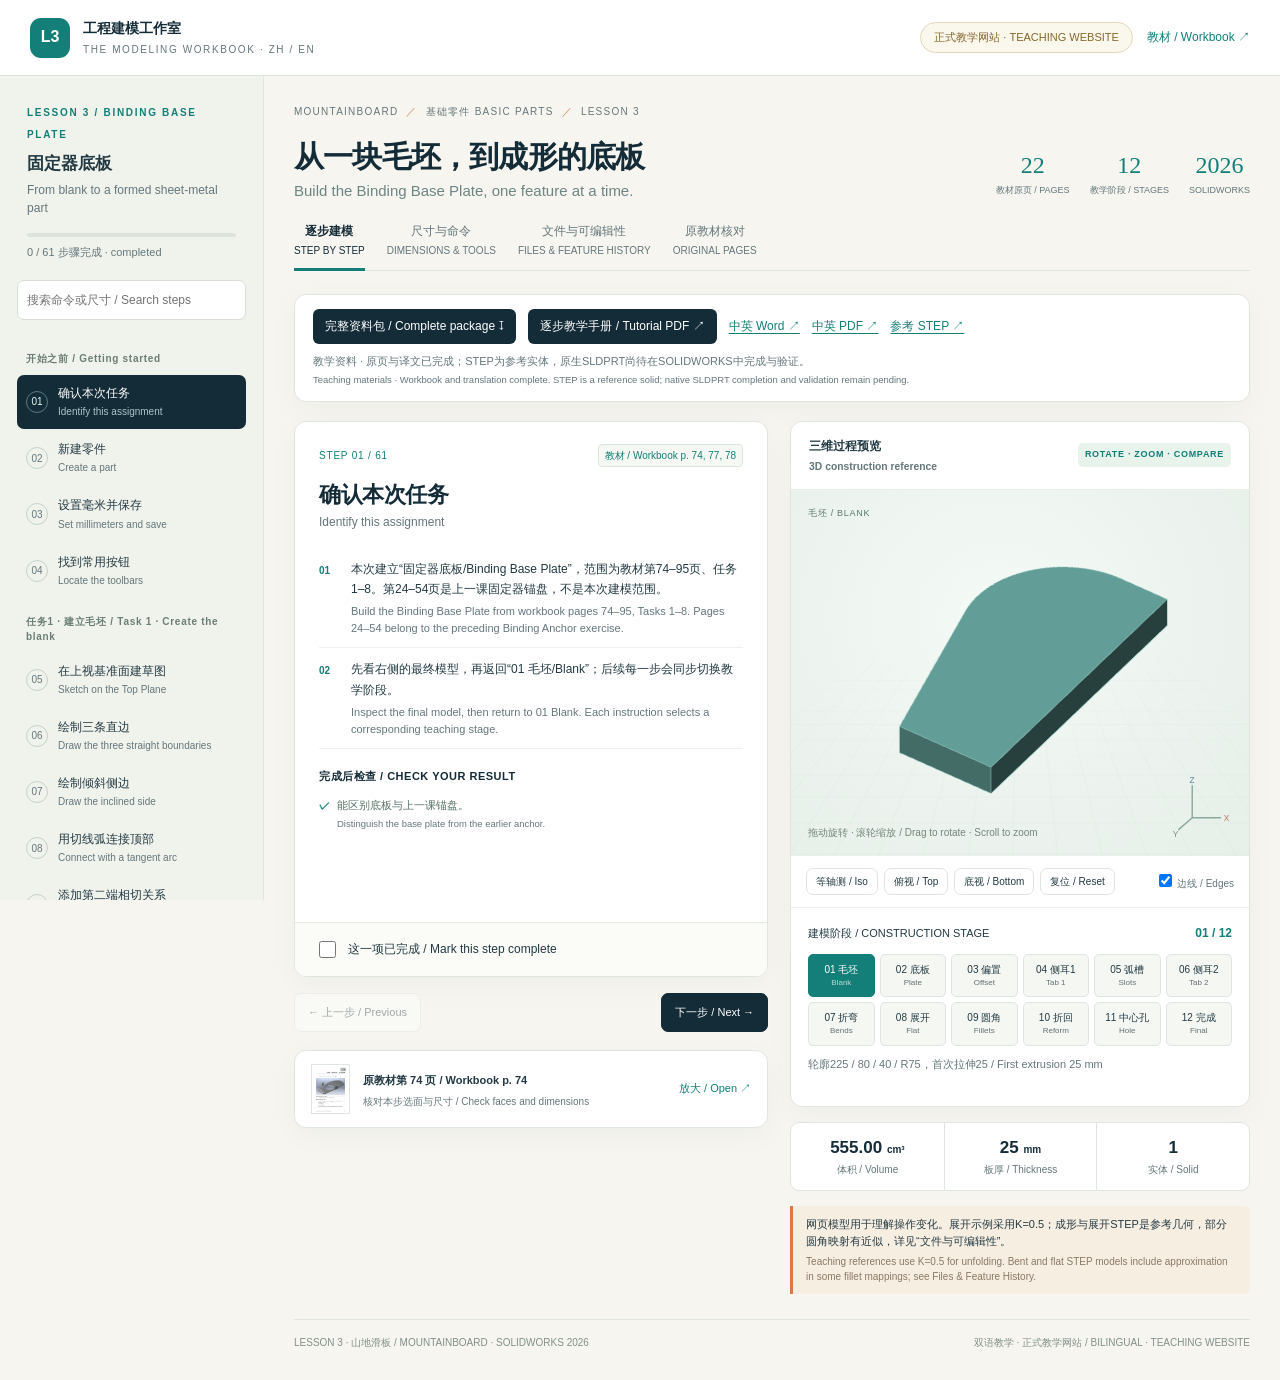
==== binding-base/index.html @ 5aad104c "Publish bilingual Binding Base Plate SOLIDWORKS tutorial" ====
<!doctype html><html lang="zh-CN"><head><meta charset="utf-8"><meta name="viewport" content="width=device-width,initial-scale=1"><title>固定器底板 | Binding Base Plate — SOLIDWORKS 2026 教学版</title><meta name="description" content="第74–95页，61步中英双语教学、12阶段三维参考、完整原页与文档下载。中英双语教学网站。"><style>
:root{--navy:#142c38;--ink:#233a43;--muted:#65777c;--teal:#137f78;--mint:#d9ece5;--orange:#d97943;--paper:#f6f5ef;--line:#dfe5df;--white:#fff;--shadow:0 8px 28px #1d393b09}*{box-sizing:border-box}html{scroll-behavior:smooth}body{margin:0;background:var(--paper);color:var(--ink);font:14px/1.55 -apple-system,BlinkMacSystemFont,"Segoe UI","Microsoft YaHei",sans-serif}button,input,select{font:inherit}button,a,input,select{touch-action:manipulation}button{cursor:pointer}button:focus-visible,a:focus-visible,input:focus-visible,select:focus-visible{outline:3px solid #d48c3d;outline-offset:3px}button{border:1px solid var(--line);border-radius:7px;background:var(--white);color:var(--ink);padding:9px 13px}button:hover{border-color:#83aaa0;background:#f0f6f1}button:disabled{opacity:.4;cursor:default}a{color:var(--teal);text-underline-offset:3px}svg{max-width:100%}.en{display:block;color:var(--muted);font-size:.86em;margin-top:3px;line-height:1.5}.caps{font-size:10px;letter-spacing:1.7px;font-weight:700;text-transform:uppercase}.masthead{height:76px;display:flex;align-items:center;justify-content:space-between;padding:0 30px;background:var(--white);border-bottom:1px solid var(--line);gap:14px;position:sticky;top:0;z-index:30}.brand{display:flex;align-items:center;gap:13px;font-weight:700;color:var(--navy)}.brandmark{width:40px;height:40px;display:grid;place-items:center;color:#fff;background:var(--teal);font-size:16px;border-radius:11px}.brand small{font-size:10px;letter-spacing:1.6px;font-weight:500;display:block;margin-top:2px;color:var(--muted)}.review{border:1px solid #e4d8bc;background:#faf7ed;color:#86682e;border-radius:30px;padding:6px 13px;font-size:11px}.toplinks{display:flex;align-items:center;gap:14px}.toplinks a{font-size:12px;text-decoration:none}.app{display:grid;grid-template-columns:264px minmax(0,1fr);min-height:calc(100vh - 76px)}.sidebar{background:#f0f2ec;border-right:1px solid var(--line);padding:25px 17px;position:sticky;top:76px;height:calc(100vh - 76px);overflow:auto}.course-label{padding:0 10px}.course-label h2{font-size:17px;margin:7px 0 2px}.progress-line{height:4px;background:#dce3dc;border-radius:3px;margin-top:16px;overflow:hidden}.progress-fill{height:100%;background:var(--teal);width:0;transition:width .3s}.progress-number{font-size:11px;color:var(--muted);margin:7px 0 19px}.search{position:relative;margin-bottom:17px}.search input{width:100%;background:#fff;border:1px solid #d8dfd7;border-radius:7px;padding:10px 9px;font-size:12px}.phase{font-size:10px;letter-spacing:.7px;color:#6a7e75;padding:14px 9px 6px;font-weight:700}.step-link{width:100%;display:flex;align-items:center;gap:10px;text-align:left;border:0;background:none;border-radius:7px;padding:10px 9px;margin:2px 0;font-size:12px;line-height:1.35}.step-link:hover{background:#e4ece3}.step-link.active{background:var(--navy);color:#fff}.step-link.active .en{color:#abc6c9}.step-link .en{font-size:10px;margin-top:3px}.step-no{width:22px;min-width:22px;height:22px;border:1px solid #c5d3c7;display:grid;place-items:center;border-radius:50%;font-size:10px;color:var(--muted)}.active .step-no{border-color:#5a7b80;color:#e2f6f1}.step-link.done .step-no{background:var(--teal);color:#fff;border-color:var(--teal)}.sidebar-foot{border-top:1px solid #d8e0d7;margin-top:24px;padding:17px 9px;color:var(--muted);font-size:11px}.sidebar-foot button{background:transparent;padding:6px 0;border:0;font-size:11px;text-decoration:underline}.main{padding:28px 30px 30px;min-width:0;max-width:1800px;width:100%;margin:auto}.breadcrumb{font-size:10px;letter-spacing:1.25px;color:var(--muted);display:flex;align-items:center;gap:8px}.breadcrumb i{color:var(--orange);font-style:normal}.intro{display:flex;align-items:end;justify-content:space-between;gap:25px;margin:17px 0 22px}.intro h1{font-size:30px;line-height:1.3;letter-spacing:-.8px;margin:0;color:var(--navy)}.intro h1 span{font-size:15px;display:block;color:#6d8585;font-weight:400;letter-spacing:0;margin-top:5px}.course-meta{display:flex;gap:20px;text-align:center;padding-bottom:2px}.course-meta b{font-family:Georgia,serif;font-size:24px;font-weight:400;display:block;color:var(--teal);line-height:1.2}.course-meta small{display:block;font-size:9px;color:var(--muted);white-space:nowrap;margin-top:4px}.tabs{display:flex;gap:22px;border-bottom:1px solid var(--line);margin-bottom:23px}.tab{border:0;border-radius:0;background:none;padding:0 0 12px;font-size:12px;color:var(--muted);position:relative}.tab:hover{background:none;color:var(--teal)}.tab.active{color:var(--navy);font-weight:600}.tab.active:after{content:"";position:absolute;bottom:-1px;left:0;right:0;height:3px;background:var(--teal)}.tab span{font-size:10px;font-weight:400;display:block;margin-top:2px}.panel[hidden]{display:none}.learn-grid{display:grid;grid-template-columns:minmax(310px,1fr) minmax(340px,.97fr);gap:22px;align-items:start}.viewer-col{position:sticky;top:100px}.card{background:#fff;border:1px solid var(--line);border-radius:12px;box-shadow:var(--shadow);overflow:hidden}.card-head{display:flex;justify-content:space-between;align-items:center;padding:15px 18px;border-bottom:1px solid #e9eee7;gap:10px}.card-head b{font-size:12px}.badge{font-size:9px;letter-spacing:.7px;font-weight:700;padding:5px 7px;border-radius:5px;background:#e7f3eb;color:var(--teal);white-space:nowrap}.canvas-wrap{height:366px;position:relative;background:radial-gradient(ellipse at 45% 35%,#f4faf5 0,#edf4ef 50%,#e7efe9 100%);overflow:hidden}.canvas-wrap:before{content:"";position:absolute;inset:0;opacity:.35;background-image:linear-gradient(#c8d9cc66 1px,transparent 1px),linear-gradient(90deg,#c8d9cc66 1px,transparent 1px);background-size:28px 28px;transform:perspective(300px) rotateX(40deg) scale(1.6);transform-origin:center bottom;pointer-events:none}#modelCanvas{display:block;width:100%;height:100%;position:relative;touch-action:none;cursor:grab}#modelCanvas:active{cursor:grabbing}.fallback{position:absolute;inset:12px;width:calc(100% - 24px);height:calc(100% - 24px);object-fit:contain;display:none}.viewer-label{position:absolute;left:17px;top:16px;z-index:2;font-size:9px;color:#5a7a70;line-height:1.6;pointer-events:none;letter-spacing:.7px}.axis{position:absolute;right:15px;bottom:15px;width:65px;height:65px;pointer-events:none}.view-hint{position:absolute;left:17px;bottom:15px;color:#73867c;font-size:10px;pointer-events:none}.view-controls{display:flex;gap:6px;padding:12px 15px;align-items:center;flex-wrap:wrap;border-bottom:1px solid #edf0ea}.view-controls button{padding:5px 9px;font-size:10px}.view-controls label{font-size:10px;color:var(--muted);margin-left:auto}.stages{padding:16px 17px}.stage-label{display:flex;align-items:center;justify-content:space-between;font-size:11px;margin-bottom:11px}.stage-label b{font-size:12px;color:var(--teal)}.stage-dots{display:grid;grid-template-columns:repeat(7,1fr);gap:5px}.stage-dot{padding:8px 2px;font-size:10px;border-radius:5px;line-height:1.3;background:#f5f7f2}.stage-dot.active{background:var(--teal);color:white;border-color:var(--teal)}.stage-dot small{display:block;font-size:8px;opacity:.7;margin-top:2px}.stage-note{font-size:11px;color:var(--muted);min-height:34px;margin:10px 0 0}.metrics{display:grid;grid-template-columns:repeat(3,1fr);margin:15px 0;background:#fff;border:1px solid var(--line);border-radius:9px}.metric{padding:12px 8px;text-align:center;font-size:10px;color:var(--muted)}.metric+ .metric{border-left:1px solid var(--line)}.metric strong{font-size:17px;font-weight:600;color:var(--navy);display:block;margin-bottom:1px}.caution{font-size:11px;border-left:3px solid var(--orange);padding:10px 13px;background:#f7eee2;border-radius:0 6px 6px 0;line-height:1.6}.caution .en{font-size:10px;color:#8a7964}.instruction{padding:22px 24px;min-height:500px}.step-kicker{display:flex;justify-content:space-between;align-items:center;margin-bottom:13px;font-size:10px;letter-spacing:.8px;color:var(--teal)}.source-tag{border:1px solid #d9e6dc;border-radius:4px;padding:3px 6px;font-size:10px;letter-spacing:0;background:#f6f9f3}.instruction h2{font-size:22px;line-height:1.35;margin:0 0 3px;color:var(--navy);letter-spacing:-.4px}.instruction .subtitle{font-size:12px;color:var(--muted);margin-bottom:16px}.goal{font-size:12px;color:#61716d;padding:11px 13px;background:#f3f6ef;border-radius:6px;margin:17px 0}.tool-tags{display:flex;gap:6px;flex-wrap:wrap;margin:16px 0}.tool-tag{font-size:10px;color:#43756c;padding:4px 7px;border:1px solid #d6e7dd;border-radius:4px;background:#f8fcf7}.procedure{list-style:none;padding:0;margin:0;counter-reset:action}.procedure li{display:grid;grid-template-columns:23px minmax(0,1fr);gap:9px;padding:11px 0;border-bottom:1px solid #eef1ec;font-size:12px;line-height:1.7}.procedure li:before{counter-increment:action;content:counter(action,decimal-leading-zero);font-size:10px;color:var(--teal);font-weight:700;padding-top:3px}.procedure .en{font-size:11px;margin-top:4px}.detail-section{margin-top:19px}.detail-section h3{font-size:11px;color:var(--navy);letter-spacing:.5px;margin:0 0 8px}.dimension-chip{font-size:12px;font-family:ui-monospace,SFMono-Regular,Consolas,monospace;background:#edf5ef;border:1px solid #d2e3d5;padding:9px 11px;border-radius:5px;line-height:1.6;white-space:pre-line}.checklist{list-style:none;padding:0;margin:0}.checklist li{display:flex;gap:7px;padding:4px 0;font-size:11px;color:#597366}.checklist li:before{content:"✓";color:var(--teal);font-weight:700}.note{background:#fcf5e8;border:1px solid #f0e3c5;padding:11px 13px;border-radius:6px;font-size:11px;margin-top:14px;color:#846c44}.complete-control{padding:15px 20px;border-top:1px solid #e5ebe1;background:#fbfcf8;display:flex;align-items:center;gap:9px;font-size:12px}.complete-control input{width:17px;height:17px;accent-color:var(--teal)}.step-navigation{display:flex;justify-content:space-between;margin-top:16px;gap:8px}.step-navigation button{font-size:11px;padding:10px 13px}.step-navigation .next{background:var(--navy);border-color:var(--navy);color:#fff}.source-card{margin-top:18px}.source-summary{display:flex;align-items:center;gap:13px;padding:13px 16px;cursor:pointer}.source-summary img{width:39px;height:50px;object-fit:cover;border:1px solid var(--line);object-position:top}.source-summary strong{font-size:11px}.source-summary .en{font-size:10px}.source-summary button{margin-left:auto;padding:6px 9px;font-size:10px}.footer{display:flex;justify-content:space-between;gap:20px;border-top:1px solid var(--line);margin-top:25px;padding-top:15px;font-size:10px;color:#819089}.section-title{font-size:23px;color:var(--navy);margin:5px 0 3px}.section-subtitle{color:var(--muted);font-size:12px;margin:0 0 22px}.dimension-grid{display:grid;grid-template-columns:minmax(330px,1.1fr) minmax(310px,1fr);gap:22px}.dimension-art{padding:20px}.data-table{width:100%;border-collapse:collapse;font-size:12px}.data-table th,.data-table td{padding:13px 17px;border-bottom:1px solid var(--line);text-align:left;vertical-align:top}.data-table th{font-size:10px;background:#f4f7f0;color:var(--muted);font-weight:600}.data-table tr:last-child td{border-bottom:0}.data-table td:last-child{font-family:ui-monospace,Consolas,monospace;color:var(--teal);white-space:nowrap}.glossary{margin-top:22px}.glossary-grid{display:grid;grid-template-columns:repeat(3,1fr);padding:10px 18px}.glossary-item{padding:11px 8px;font-size:12px;border-bottom:1px solid #edf0e7}.glossary-item .en{font-size:11px}.downloads{display:grid;grid-template-columns:repeat(2,minmax(0,1fr));gap:17px}.download{padding:21px;display:flex;gap:14px;align-items:start}.download-icon{min-width:40px;height:45px;border:1px solid #cfe0d4;border-radius:6px;display:grid;place-items:center;color:var(--teal);font-size:10px;font-weight:700;background:#eff7ee}.download h3{font-size:15px;margin:0 0 5px}.download p{font-size:11px;margin:9px 0 13px;color:var(--muted)}.download a{display:inline-block;font-size:11px;padding:6px 9px;background:#edf5ed;border-radius:5px;text-decoration:none;margin:3px 4px 0 0}.explain-card{padding:22px;margin:18px 0;font-size:12px}.explain-card h3{font-size:15px;margin:0 0 10px}.native-steps{margin:15px 0 0;padding-left:23px}.native-steps li{margin:11px 0}.sources-layout{display:grid;grid-template-columns:1fr 2fr;gap:20px}.source-grid{display:grid;grid-template-columns:repeat(4,1fr);gap:8px;max-height:700px;overflow:auto}.source-page{padding:5px;font-size:10px}.source-page img{width:100%;aspect-ratio:.77;object-fit:contain;display:block;background:white}.source-page.active{border-color:var(--teal);background:#e7f3e8}.source-large{width:100%;max-height:1000px;object-fit:contain;background:#fff;cursor:zoom-in}.source-caption{padding:10px 14px;font-size:11px}.no-results{font-size:12px;color:var(--muted);padding:15px 8px}dialog{padding:0;border:0;max-width:95vw;max-height:94vh;width:930px;border-radius:12px;background:#fff;box-shadow:0 15px 80px #142c3855}dialog::backdrop{background:#142c38aa}.dialog-head{position:sticky;top:0;background:#fff;padding:12px 16px;display:flex;justify-content:space-between;align-items:center;font-size:12px;border-bottom:1px solid var(--line)}.dialog-image{display:block;width:100%;height:auto}.mobile-menu{display:none}.sr{position:absolute;width:1px;height:1px;padding:0;overflow:hidden;clip:rect(0,0,0,0);white-space:nowrap}.reference-links{display:flex;flex-wrap:wrap;gap:10px;font-size:11px}.print-note{display:none}@media(min-width:1550px){.main{padding:30px 43px}.canvas-wrap{height:445px}.instruction{padding:27px 30px}.procedure li{font-size:13px}.procedure .en{font-size:12px}}@media(max-width:1180px){.app{grid-template-columns:224px 1fr}.sidebar{padding:20px 11px}.main{padding:24px 22px}.learn-grid{grid-template-columns:1fr}.viewer-col{position:static}.canvas-wrap{height:340px}.viewer-col .metrics{margin-bottom:12px}.instruction{min-height:0}.course-meta{gap:12px}.dimension-grid{grid-template-columns:1fr}.glossary-grid{grid-template-columns:repeat(2,1fr)}.sources-layout{grid-template-columns:230px 1fr}.source-grid{grid-template-columns:repeat(3,1fr)}}@media(max-width:760px){.masthead{padding:0 15px;height:66px}.brand{gap:9px;font-size:12px}.brand small{font-size:8px}.brandmark{width:34px;height:34px;font-size:14px}.toplinks>a{display:none}.review{font-size:9px;padding:5px 8px}.app{display:block}.sidebar{display:none;position:fixed;top:66px;left:0;z-index:25;width:280px;height:calc(100vh - 66px);box-shadow:12px 0 24px #142c3822}.sidebar.open{display:block}.mobile-menu{display:block;font-size:11px;padding:6px 8px}.main{padding:21px 16px}.breadcrumb{font-size:9px}.intro{align-items:start;gap:12px;margin-top:17px}.intro h1{font-size:24px}.intro h1 span{font-size:12px}.course-meta{display:none}.tabs{gap:18px;overflow:auto;margin-top:20px}.tab{white-space:nowrap;font-size:11px}.learn-grid{gap:17px}.canvas-wrap{height:315px}.instruction{padding:20px}.instruction h2{font-size:20px}.downloads{grid-template-columns:1fr}.sources-layout{grid-template-columns:1fr}.source-grid{grid-template-columns:repeat(6,1fr);max-height:250px}.footer{font-size:9px}.glossary-grid{grid-template-columns:1fr 1fr}.data-table{font-size:11px}.data-table th,.data-table td{padding:11px}.view-controls label{margin-left:4px}.dimension-art{padding:10px}}@media(prefers-reduced-motion:reduce){html{scroll-behavior:auto}*{transition:none!important}}@media print{.masthead,.sidebar,.tabs,.step-navigation,.complete-control,.view-controls,.source-card,.footer,.caution{display:none}.app{display:block}.main{padding:0}.learn-grid{display:block}.viewer-col{display:none}.instruction{border:0}.print-note{display:block}.panel[hidden]{display:none}}

.stage-dots{grid-template-columns:repeat(6,1fr)}.review-summary{font-size:11px;padding:14px 18px;margin-bottom:19px}.download-strip{display:flex;gap:12px;flex-wrap:wrap;align-items:center}.download-strip a{font-size:12px}.download-strip .primary{background:var(--navy);color:white;padding:8px 12px;border-radius:6px;text-decoration:none}.review-status{font-size:11px;color:var(--muted);margin-top:9px}.status-grid{display:grid;grid-template-columns:repeat(3,1fr);gap:12px;margin:18px 0}.status-block{padding:15px;background:#f2f6ef;border:1px solid var(--line);border-radius:8px;font-size:11px}.status-block strong{display:block;color:var(--teal);font-size:14px;margin-bottom:5px}.status-block.pending{background:#fbf3e6}.status-block.pending strong{color:#986c29}.note-list{padding-left:20px}.note-list li{margin:9px 0}.diagram-label{font:11px sans-serif;fill:#416a62}.diagram-line{stroke:#92b7a6;stroke-width:1}.data-table td:last-child{white-space:normal}.source-summary:focus-visible{outline:3px solid var(--orange)}@media(max-width:760px){.stage-dots{grid-template-columns:repeat(4,1fr)}.status-grid{grid-template-columns:1fr}.review-summary{padding:12px}}
</style></head><body>
<header class="masthead"><div class="brand"><div class="brandmark">L3</div><div>工程建模工作室<small>THE MODELING WORKBOOK · ZH / EN</small></div></div><div class="toplinks"><span class="review">正式教学网站 · TEACHING WEBSITE</span><a href="./files/Binding_Base_Bilingual_74-95.pdf" download>教材 / Workbook ↗</a><button class="mobile-menu" id="menuToggle" aria-controls="sidebar" aria-expanded="false">目录 / Menu</button></div></header>
<div class="app"><aside class="sidebar" id="sidebar"><div class="course-label"><span class="caps" style="color:var(--teal)">LESSON 3 / BINDING BASE PLATE</span><h2>固定器底板</h2><span class="en">From blank to a formed sheet-metal part</span><div class="progress-line" role="progressbar" aria-label="学习进度 / Progress" aria-valuemin="0" aria-valuemax="100" aria-valuenow="0"><div class="progress-fill" id="progressFill"></div></div><div class="progress-number" id="progressNumber">0 / 61 步骤完成 · completed</div></div><div class="search"><label class="sr" for="stepSearch">搜索步骤 / Search steps</label><input id="stepSearch" type="search" placeholder="搜索命令或尺寸 / Search steps" autocomplete="off"></div><nav id="stepNav" aria-label="教学步骤 / Tutorial steps"></nav><div class="sidebar-foot">依据所提供教材第74–95页，任务1–8。<span class="en">Workbook pp. 74–95, Tasks 1–8.</span><button id="resetProgress">重置学习进度 / Reset progress</button></div></aside>
<main class="main"><div class="breadcrumb">MOUNTAINBOARD <i>／</i> 基础零件 BASIC PARTS <i>／</i> LESSON 3</div><div class="intro"><h1>从一块毛坯，到成形的底板<span>Build the Binding Base Plate, one feature at a time.</span></h1><div class="course-meta"><div><b>22</b><small>教材原页 / PAGES</small></div><div><b>12</b><small>教学阶段 / STAGES</small></div><div><b>2026</b><small>SOLIDWORKS</small></div></div></div>
<div class="tabs" role="tablist" aria-label="教学页面 / Course panels"><button class="tab active" id="tab-learn" data-panel="learn" role="tab" aria-selected="true" aria-controls="panel-learn">逐步建模<span>STEP BY STEP</span></button><button class="tab" id="tab-dimensions" data-panel="dimensions" role="tab" aria-selected="false" aria-controls="panel-dimensions">尺寸与命令<span>DIMENSIONS & TOOLS</span></button><button class="tab" id="tab-files" data-panel="files" role="tab" aria-selected="false" aria-controls="panel-files">文件与可编辑性<span>FILES & FEATURE HISTORY</span></button><button class="tab" id="tab-source" data-panel="source" role="tab" aria-selected="false" aria-controls="panel-source">原教材核对<span>ORIGINAL PAGES</span></button></div>
<section class="panel" id="panel-learn" role="tabpanel" aria-labelledby="tab-learn"><div class="card review-summary"><div class="download-strip"><a class="primary" href="./Binding_Base_Complete_Package.zip" download>完整资料包 / Complete package ↧</a><a class="primary" href="./files/Binding_Base_SW2026_Manual.pdf" download>逐步教学手册 / Tutorial PDF ↗</a><a href="./files/Binding_Base_Bilingual_74-95.docx" download>中英 Word ↗</a><a href="./files/Binding_Base_Bilingual_74-95.pdf" download>中英 PDF ↗</a><a href="./files/Binding_Base_Plate_FINAL.step" download>参考 STEP ↗</a></div><div class="review-status">教学资料 · 原页与译文已完成；STEP为参考实体，原生SLDPRT尚待在SOLIDWORKS中完成与验证。<span class="en">Teaching materials · Workbook and translation complete. STEP is a reference solid; native SLDPRT completion and validation remain pending.</span></div></div>
<div class="learn-grid"><div><div class="card"><article class="instruction" id="instruction" aria-live="polite"></article><label class="complete-control"><input type="checkbox" id="stepComplete">这一项已完成 / Mark this step complete</label></div><div class="step-navigation"><button id="prevStep">← 上一步 / Previous</button><button class="next" id="nextStep">下一步 / Next →</button></div><div class="card source-card"><div class="source-summary" id="sourceQuick" role="button" tabindex="0" aria-label="查看本步原页 / View the source page"><img id="stepSourceThumb" alt="当前步骤教材缩略图 / Source thumbnail"><div><strong id="sourceQuickTitle"></strong><span class="en">核对本步选面与尺寸 / Check faces and dimensions</span></div><span style="margin-left:auto;font-size:11px;color:var(--teal)">放大 / Open ↗</span></div></div></div>
<div class="viewer-col"><div class="card"><div class="card-head"><b>三维过程预览<span class="en">3D construction reference</span></b><span class="badge">ROTATE · ZOOM · COMPARE</span></div><div class="canvas-wrap"><div class="viewer-label" id="viewerStageName"></div><canvas id="modelCanvas" tabindex="0" aria-label="可旋转的三维教学模型 / Rotatable 3D teaching model"></canvas><img class="fallback" id="fallbackHero" alt="当前阶段的静态参考模型 / Static reference for this stage"><svg class="axis" viewBox="0 0 70 70" aria-hidden="true"><path d="M25 45L56 45M25 45L10 58M25 45L25 10" fill="none" stroke-width="1.5" stroke="#87a99b"/><text x="59" y="48" font-size="9" fill="#bf7664">X</text><text x="4" y="66" font-size="9" fill="#6d957c">Y</text><text x="22" y="7" font-size="9" fill="#5d849e">Z</text></svg><div class="view-hint" id="viewHint">拖动旋转 · 滚轮缩放 / Drag to rotate · Scroll to zoom</div></div><div class="view-controls"><button id="viewIso">等轴测 / Iso</button><button id="viewTop">俯视 / Top</button><button id="viewBottom">底视 / Bottom</button><button id="viewReset">复位 / Reset</button><label><input type="checkbox" id="showEdges" checked> 边线 / Edges</label></div><div class="stages"><div class="stage-label"><span>建模阶段 / CONSTRUCTION STAGE</span><b id="stageNumber">01 / 12</b></div><div class="stage-dots" id="stageButtons"></div><p class="stage-note" id="stageNote"></p></div></div><div class="metrics"><div class="metric"><strong id="massValue">—</strong>体积 / Volume</div><div class="metric"><strong id="thicknessValue">—</strong>板厚 / Thickness</div><div class="metric"><strong>1</strong>实体 / Solid</div></div><div class="caution">网页模型用于理解操作变化。展开示例采用K=0.5；成形与展开STEP是参考几何，部分圆角映射有近似，详见“文件与可编辑性”。<span class="en">Teaching references use K=0.5 for unfolding. Bent and flat STEP models include approximation in some fillet mappings; see Files & Feature History.</span></div></div></div></section>
<section class="panel" id="panel-dimensions" role="tabpanel" aria-labelledby="tab-dimensions" hidden><h2 class="section-title">先看尺寸，再确认选面。</h2><p class="section-subtitle">Dimensions follow the supplied drawings. / 以下尺寸以教材图示为准，单位mm。</p><div class="dimension-grid"><div class="card dimension-art"><h3 style="margin:0">三个轮廓基准 / Three outline references</h3><span class="en">初始平面轮廓示意；成品先展开，再定位孔。 / Initial plan outline; locate the hole after unfolding.</span><svg viewBox="0 0 390 500" role="img" aria-label="初始轮廓尺寸示意：高225、底80、顶40、圆弧R75"><path d="M278 436L134 436L75 198A135 135 0 0 1 206 31L278 31Z" fill="#dfeee4" stroke="#477c6e" stroke-width="2"/><circle cx="206" cy="166" r="2" fill="#477c6e"/><g class="diagram-line"><path d="M286 31H326M286 436H326M315 31V436M134 446V470M278 446V470M134 460H278M206 23V8M278 23V8M206 15H278M206 166L106 80" fill="none"/></g><g class="diagram-label"><text x="324" y="237">225</text><text x="198" y="480">80</text><text x="231" y="12">40</text><text x="143" y="112">R75</text><text x="269" y="455">O</text></g></svg><div class="caution">首次拉伸25 mm是毛坯深度；反侧切除后板厚才是3 mm。<span class="en">The first 25 mm extrusion creates the blank. The cookie-cutter cut establishes the 3 mm sheet.</span></div></div><div class="card"><table class="data-table"><thead><tr><th>项目 / Item</th><th>尺寸 / Value (mm)</th></tr></thead><tbody id="dimensionRows"></tbody></table></div></div><div class="card explain-card"><h3>四处容易读错的尺寸 / Four important distinctions</h3><ul class="note-list"><li>第90页槽的外长弧是R14，端弧R1.50，槽宽3。<span class="en">Page 90: outer long radius R14, cap R1.50, width 3.</span></li><li>三个6 mm分别定位两内端圆心横距、圆心到顶边的高度、单槽两端圆心弦长。<span class="en">The three 6 mm dimensions are the inner-cap horizontal spacing, top inset, and cap-center chord.</span></li><li>第二耳位置70沿斜侧局部坐标量，不是全局竖直距离。<span class="en">The second tab’s 70 mm offset is measured along the inclined side.</span></li><li>孔心50/110在展开状态定位，Ø76给上一课Ø75凸台留1 mm直径间隙。<span class="en">Locate the hole by 50/110 in the flat state. Ø76 gives 1 mm diametral clearance around the preceding Ø75 boss.</span></li></ul></div><div class="card glossary"><div class="card-head"><b>中文按钮 / English commands</b><span class="badge">SOLIDWORKS 2026</span></div><div class="glossary-grid" id="glossaryGrid"></div></div></section>
<section class="panel" id="panel-files" role="tabpanel" aria-labelledby="tab-files" hidden><h2 class="section-title">文件已准备，原生历史仍需验证。</h2><p class="section-subtitle">View the deliverables and their actual status. / 区分交换实体、教学源码与原生特征树。</p><div class="status-grid"><div class="status-block"><strong>22页已保留 / Pages retained</strong>23页中英对照讲义：说明页＋22组原页与译文。<span class="en">A notes page plus all 22 bilingual spreads.</span></div><div class="status-block"><strong>12阶段 / Stages</strong>阶段实体有效性与单实体检查已通过；STEP已重新导入检查。<span class="en">Stage solid checks and STEP re-import checks passed.</span></div><div class="status-block pending"><strong>SLDPRT待完成 / Pending</strong>当前没有实际SLDPRT交付。辅助宏尚未在SOLIDWORKS运行。<span class="en">No native SLDPRT is delivered. The helper macro is untested in SOLIDWORKS.</span></div></div>
<div class="downloads"><div class="card download"><div class="download-icon">DOC</div><div><h3>中英对照教材<span class="en">Bilingual workbook · all original figures</span></h3><p>中文为完整逐页译文，英文整页保留。PDF保留原页矢量内容；Word中文可编辑。<span class="en">Complete page-by-page translation paired with the full English original. PDF retains original vector content; Chinese text is editable in Word.</span></p><a href="./files/Binding_Base_Bilingual_74-95.docx" download>Word ↗</a><a href="./files/Binding_Base_Bilingual_74-95.pdf" download>PDF ↗</a><a href="./files/Original_Pages_74-95.pdf" download>英文原页 / Original ↗</a></div></div>
<div class="card download"><div class="download-icon">PDF</div><div><h3>61步双语教学<span class="en">61-step bilingual manual</span></h3><p>与网页逐步内容一致，包含选面、工具、数值、约束和完成检查。<span class="en">Matches the website: selected faces, commands, values, relations, and result checks.</span></p><a href="./files/Binding_Base_SW2026_Manual.pdf" download>教学手册 / Manual ↗</a><a href="./files/course.json" download>教学内容 / Course JSON ↗</a></div></div>
<div class="card download"><div class="download-icon">STEP</div><div><h3>可在SOLIDWORKS打开的参考实体<span class="en">Reference solids readable by SOLIDWORKS</span></h3><p>最终成形与K=0.5展开各一份。STEP保留几何，不保留原始草图、凸台与钣金历史。<span class="en">Bent and K=0.5 flat references. STEP preserves geometry without original sketches, extrusions, or sheet-metal history.</span></p><a href="./files/Binding_Base_Plate_FINAL.step" download>成形 / Bent ↗</a><a href="./files/Binding_Base_Plate_FLAT_K0p5.step" download>展开 / Flat ↗</a><a href="./files/validation.json" download>检查报告 / Checks ↗</a></div></div>
<div class="card download"><div class="download-icon">SRC</div><div><h3>可修改与重建的辅助源码<span class="en">Editable reconstruction source</span></h3><p>SOLIDWORKS VBA辅助宏覆盖任务1–5，另提供插入折弯入口；任务6–8按教程在本机完成。Python源码可重建参考几何。<span class="en">The VBA helper covers Tasks 1–5 plus an Insert Bends entry point. Complete Tasks 6–8 locally using the tutorial. Python source rebuilds the reference geometry.</span></p><div id="nativeLinks"></div></div></div></div>
<div class="card explain-card"><h3>一个原生文件，查看和修改每一步 / One native file, every step editable</h3><p>完整目标是一个Binding_Base_Plate_FINAL.SLDPRT，其中保留草图、凸台、切除、圆角、钣金与展开特征。网页的12个视图是教学阶段，不代表提交12个零件。参考STEP无法替代这棵原生特征树。</p><span class="en">The goal is one Binding_Base_Plate_FINAL.SLDPRT containing sketches, bosses, cuts, fillets, sheet-metal and flat-state features. The 12 website views illustrate stages; they are not 12 required part files. Reference STEP cannot replace native feature history.</span><ol class="native-steps" id="nativeInstructions"></ol></div>
<div class="card explain-card"><h3>参考几何的具体限制 / Reference geometry limits</h3><ul class="note-list"><li>教材未给K因子，本审核示例选择0.5。更改K后，应在展开态重新核对孔位110。<span class="en">K=0.5 is a review assumption. Recheck the flat-state 110 mm hole dimension after changing it.</span></li><li>最终参考模型的R15先在原平面外廓上修圆，再与曲板相交；展开参考模型的R15在平展轮廓上生成。两者不是经SOLIDWORKS精确展开、折回验证的一对形状。<span class="en">Bent-reference R15 is applied in plan before intersection with the curved plate; flat-reference R15 is applied on the developed outline. These have not been validated as an exact native unfold/refold pair.</span></li><li>耳根R2跨折弯区使用分段放样重构。成形与展开参考体积相差约50.85 mm³（约0.088%），供教学核对，不作为制造展开数据。<span class="en">The R2 roots use a segmented loft over the bend. Bent and flat reference volumes differ by about 50.85 mm³ (0.088%); these references are for teaching, not manufacturing development.</span></li><li>尚未在Windows SOLIDWORKS 2026中执行宏或核查原生重建。<span class="en">The macro and native rebuild have not been tested in Windows SOLIDWORKS 2026.</span></li></ul></div>
<div class="card explain-card"><h3>官方命令参考 / Official command references</h3><div class="reference-links" id="references"></div></div><div class="caution">离线使用：解压完整资料包后打开index.html，并保留files文件夹。教学网站已发布到GitHub Pages；完整资料包也可离线使用。<span class="en">For offline use, extract the complete package and open index.html with its files folder retained. Published on GitHub Pages. The complete package also supports offline study.</span></div></section>
<section class="panel" id="panel-source" role="tabpanel" aria-labelledby="tab-source" hidden><h2 class="section-title">对照每一页原图。</h2><p class="section-subtitle">Select a workbook page; click to enlarge. / 选择原页，点击图片放大；印刷页码74–95。</p><div class="sources-layout"><div class="source-grid" id="sourceGrid"></div><div class="card"><img class="source-large" id="sourceLarge" alt="教材原始页 / Original workbook page"><div class="source-caption" id="sourceCaption"></div></div></div></section>
<footer class="footer"><span>LESSON 3 · 山地滑板 / MOUNTAINBOARD · SOLIDWORKS 2026</span><span>双语教学 · 正式教学网站 / BILINGUAL · TEACHING WEBSITE</span></footer></main></div><dialog id="sourceDialog"><div class="dialog-head"><span id="dialogCaption">教材原页 / Original workbook page</span><button id="closeDialog">关闭 / Close ×</button></div><img class="dialog-image" id="dialogImage" alt="放大的教材原页 / Enlarged source page"></dialog>
<script id="course-data" type="application/json">{"titleZh":"固定器底板","titleEn":"Binding Base Plate","pages":[74,95],"steps":[{"id":1,"phaseZh":"开始之前","phaseEn":"Getting started","titleZh":"确认本次任务","titleEn":"Identify this assignment","page":[74,77,78],"stage":0,"actions":[{"zh":"本次建立“固定器底板/Binding Base Plate”，范围为教材第74–95页、任务1–8。第24–54页是上一课固定器锚盘，不是本次建模范围。","en":"Build the Binding Base Plate from workbook pages 74–95, Tasks 1–8. Pages 24–54 belong to the preceding Binding Anchor exercise."},{"zh":"先看右侧的最终模型，再返回“01 毛坯/Blank”；后续每一步会同步切换教学阶段。","en":"Inspect the final model, then return to 01 Blank. Each instruction selects a corresponding teaching stage."}],"checkZh":"能区别底板与上一课锚盘。","checkEn":"Distinguish the base plate from the earlier anchor.","values":"","note":""},{"id":2,"phaseZh":"开始之前","phaseEn":"Getting started","titleZh":"新建零件","titleEn":"Create a part","page":[78],"stage":0,"actions":[{"zh":"打开 SOLIDWORKS 2026，点击“文件/File → 新建/New → 零件/Part → 确定/OK”。","en":"Open SOLIDWORKS 2026. Choose File → New → Part → OK."},{"zh":"若“培训模板/Training Templates”中有 Part_MM，可使用它；没有时用普通零件模板，下一步手动设毫米单位。","en":"Use Part_MM under Training Templates if available. Otherwise use a standard part template and set millimeters next."}],"checkZh":"窗口是新的零件文档。","checkEn":"A new part document is open.","values":"","note":""},{"id":3,"phaseZh":"开始之前","phaseEn":"Getting started","titleZh":"设置毫米并保存","titleEn":"Set millimeters and save","page":[78],"stage":0,"actions":[{"zh":"点击右下角单位菜单，选择“MMGS（毫米、克、秒）/MMGS (millimeter, gram, second)”。","en":"Select MMGS (millimeter, gram, second) from the bottom-right units menu."},{"zh":"点击“文件/File → 另存为/Save As”，命名 Binding_Base_Plate.SLDPRT。整个练习在这一个零件内完成。","en":"Choose File → Save As and name the part Binding_Base_Plate.SLDPRT. Complete the exercise in this one part."}],"checkZh":"长度以mm输入。","checkEn":"Lengths are entered in mm.","values":"mm","note":""},{"id":4,"phaseZh":"开始之前","phaseEn":"Getting started","titleZh":"找到常用按钮","titleEn":"Locate the toolbars","page":[78,82],"stage":0,"actions":[{"zh":"若顶部看不到“草图/Sketch”“特征/Features”“钣金/Sheet Metal”选项卡，右键单击 CommandManager 选项卡区域并勾选对应选项。","en":"If Sketch, Features, or Sheet Metal tabs are missing, right-click the CommandManager tab area and enable them."},{"zh":"需要的命令也可在右上方“搜索命令/Search Commands”输入英文命令名查找。按 Esc 结束当前绘图工具。","en":"You can also find commands with Search Commands at the upper right. Press Esc to end the current sketch tool."}],"checkZh":"可找到草图、拉伸凸台、拉伸切除和插入折弯。","checkEn":"Locate Sketch, Extruded Boss/Base, Extruded Cut, and Insert Bends.","values":"","note":""},{"id":5,"phaseZh":"任务1 · 建立毛坯","phaseEn":"Task 1 · Create the blank","titleZh":"在上视基准面建草图","titleEn":"Sketch on the Top Plane","page":[78],"stage":0,"actions":[{"zh":"在左侧设计树选择“上视基准面/Top Plane”，点击“草图/Sketch → 草图/Sketch”。","en":"Select Top Plane in the design tree, then choose Sketch → Sketch."},{"zh":"按 Ctrl+8 或点击“正视于/Normal To”。以下以原点为右下角，长边向屏幕上方、材料向左侧绘制。","en":"Press Ctrl+8 or choose Normal To. Use the origin as the lower-right corner, with the long edge upward and the material to the left."}],"checkZh":"草图原点显示在右下角，正在编辑2D草图。","checkEn":"The origin is the lower-right corner of the intended 2D profile.","values":"","note":""},{"id":6,"phaseZh":"任务1 · 建立毛坯","phaseEn":"Task 1 · Create the blank","titleZh":"绘制三条直边","titleEn":"Draw the three straight boundaries","page":[78,79],"stage":0,"actions":[{"zh":"点击“直线/Line”，从原点向上绘制一条竖直线；再从原点向左绘制底边。","en":"Choose Line. Draw a vertical line upward from the origin, then a bottom horizontal line leftward from the origin."},{"zh":"从竖直线的上端向左画一条短水平顶边。先画近似尺寸，稍后统一用“智能尺寸/Smart Dimension”确定最终数值。","en":"Draw a short horizontal top edge leftward from the top of the vertical line. Use approximate sizes initially; apply final dimensions with Smart Dimension later."}],"checkZh":"三条线分别具备竖直和水平几何关系。","checkEn":"The three lines have vertical or horizontal relations.","values":"最终 / Final: 225 · 80 · 40 mm","note":""},{"id":7,"phaseZh":"任务1 · 建立毛坯","phaseEn":"Task 1 · Create the blank","titleZh":"绘制倾斜侧边","titleEn":"Draw the inclined side","page":[79],"stage":0,"actions":[{"zh":"从底部横线的左端画一条向左上方倾斜的直线，终点大致在全高的六成处。","en":"From the left end of the bottom line, draw an inclined line upward and leftward, ending roughly three-fifths of the way up."},{"zh":"这条线不能带“竖直/Vertical”关系。若自动加错关系，选中该关系标记并按 Delete。","en":"This line must not have a Vertical relation. If one was inferred, select its relation symbol and press Delete."}],"checkZh":"侧边是倾斜线，轮廓尚未闭合。","checkEn":"The side is inclined and the profile is still open.","values":"","note":""},{"id":8,"phaseZh":"任务1 · 建立毛坯","phaseEn":"Task 1 · Create the blank","titleZh":"用切线弧连接顶部","titleEn":"Connect with a tangent arc","page":[79,80],"stage":0,"actions":[{"zh":"展开“圆弧/Arc”下拉菜单，点击“切线弧/Tangent Arc”。从倾斜线的上端开始，连接到短水平顶边的左端。","en":"Open the Arc dropdown and choose Tangent Arc. Start at the upper endpoint of the inclined line and end at the left endpoint of the top horizontal line."},{"zh":"起点通常自动与斜线相切；终点与顶边的相切关系需要单独添加。按 Esc 退出圆弧工具。","en":"The starting end normally becomes tangent to the inclined line. Add tangency at the top horizontal edge separately. Press Esc to leave the arc tool."}],"checkZh":"轮廓由四条直线和一条圆弧构成闭合区域。","checkEn":"Four lines and one arc form a closed profile.","values":"","note":""},{"id":9,"phaseZh":"任务1 · 建立毛坯","phaseEn":"Task 1 · Create the blank","titleZh":"添加第二端相切关系","titleEn":"Add tangency at the second end","page":[80,81],"stage":0,"actions":[{"zh":"按住 Ctrl，选择圆弧和短水平顶边；点击“添加几何关系/Add Relations → 相切/Tangent”。","en":"Ctrl-select the arc and the short top horizontal line. Choose Add Relations → Tangent."},{"zh":"确认圆弧与倾斜线、顶边各有一个“相切/Tangent”关系，且相邻端点“重合/Coincident”。","en":"Verify Tangent relations at both ends of the arc and Coincident relations at connected endpoints."}],"checkZh":"拖动几何时两端保持相切。","checkEn":"Both tangencies remain when the geometry is dragged.","values":"","note":""},{"id":10,"phaseZh":"任务1 · 建立毛坯","phaseEn":"Task 1 · Create the blank","titleZh":"标注最终轮廓尺寸","titleEn":"Dimension the final outline","page":[81],"stage":0,"actions":[{"zh":"点击“智能尺寸/Smart Dimension”，依次标注右侧竖直线225 mm、底边80 mm、顶边40 mm。","en":"Choose Smart Dimension. Set the right vertical edge to 225 mm, the bottom edge to 80 mm, and the top edge to 40 mm."},{"zh":"选圆弧并标注半径75 mm。教材前面约200、75、35 mm只是画草图时的估计，最终以本页尺寸图为准。","en":"Dimension the arc radius to 75 mm. Earlier approximate values of 200, 75, and 35 mm were sketching guides; the dimensioned figure on this page gives the final values."}],"checkZh":"轮廓高225、顶40、底80、圆弧R75。","checkEn":"The profile is 225 high, with top 40, bottom 80, and arc R75.","values":"225 · 80 · 40 · R75 mm","note":""},{"id":11,"phaseZh":"任务1 · 建立毛坯","phaseEn":"Task 1 · Create the blank","titleZh":"检查完全定义","titleEn":"Check that the sketch is fully defined","page":[81],"stage":0,"actions":[{"zh":"草图实体应变黑，状态栏显示“完全定义/Fully Defined”。若有蓝线，检查原点重合、端点重合及两端相切。","en":"Entities should become black and the status should read Fully Defined. If any are blue, check the origin, endpoint coincidence, and both tangencies."},{"zh":"不要用“固定/Fix”替代缺失尺寸；保留尺寸和关系，后续才能有意义地编辑。","en":"Use dimensions and geometric relations to remove remaining freedom so later edits retain the intended shape."}],"checkZh":"草图闭合、完全定义，没有重复线。","checkEn":"The sketch is closed, fully defined, and has no duplicate entities.","values":"","note":""},{"id":12,"phaseZh":"任务1 · 建立毛坯","phaseEn":"Task 1 · Create the blank","titleZh":"拉伸25毫米毛坯","titleEn":"Extrude the blank 25 mm","page":[81],"stage":0,"actions":[{"zh":"点击“退出草图/Exit Sketch”，保持该草图被选中；点击“特征/Features → 拉伸凸台/基体/Extruded Boss/Base”。","en":"Choose Exit Sketch, keep the sketch selected, and choose Features → Extruded Boss/Base."},{"zh":"在“方向1/Direction 1”中选择“给定深度/Blind”，输入25 mm；关闭“薄壁特征/Thin Feature”，点击绿色勾“确定/OK”。","en":"Under Direction 1 choose Blind and enter 25 mm. Keep Thin Feature off and accept with the green checkmark."}],"checkZh":"得到厚25的完整毛坯；此25不是成品板厚。","checkEn":"A 25 mm thick blank is created. This is the blank depth, not the final sheet thickness.","values":"Blind 25 mm","note":""},{"id":13,"phaseZh":"任务2 · 反侧切除","phaseEn":"Task 2 · Cookie-cutter cut","titleZh":"选择长直侧面","titleEn":"Select the long straight side face","page":[82,83],"stage":0,"actions":[{"zh":"点击毛坯右侧长直边对应的竖直矩形侧面，尺寸约225×25 mm；不要选宽大的顶面。","en":"Select the vertical rectangular face along the long straight side, approximately 225 × 25 mm."},{"zh":"点击“草图/Sketch → 草图/Sketch”，再点击“正视于/Normal To”。将底边左端理解为本侧视图的0位置，右端为225。","en":"Choose Sketch → Sketch, then Normal To. In this side view, read the lower edge from 0 at the left to 225 at the right."}],"checkZh":"看到225长、25高的矩形侧影。","checkEn":"The face appears as a 225 by 25 rectangle.","values":"","note":""},{"id":14,"phaseZh":"任务2 · 反侧切除","phaseEn":"Task 2 · Cookie-cutter cut","titleZh":"绘制底部中间直线","titleEn":"Draw the central bottom line","page":[83],"stage":0,"actions":[{"zh":"用“直线/Line”在侧面的底边上画一条水平线，其左端大致距左边40、右端大致距右边65 mm。","en":"Use Line to draw a horizontal segment on the bottom edge. Place its left end about 40 mm from the left boundary and its right end about 65 mm from the right boundary."},{"zh":"使直线及端点保持在底边上，添加“水平/Horizontal”和必要的“重合/Coincident”关系。","en":"Keep the segment on the bottom edge using Horizontal and appropriate Coincident relations."}],"checkZh":"中间保留的平直段最终长120 mm。","checkEn":"The central straight segment will be 120 mm long.","values":"225 − 40 − 65 = 120 mm","note":""},{"id":15,"phaseZh":"任务2 · 反侧切除","phaseEn":"Task 2 · Cookie-cutter cut","titleZh":"绘制右端上翘圆弧","titleEn":"Draw the right upturned arc","page":[83],"stage":0,"actions":[{"zh":"点击“切线弧/Tangent Arc”，从中间直线的右端开始，连接到右侧25 mm竖边的中点。","en":"Choose Tangent Arc. Start at the right endpoint of the central line and finish at the midpoint of the right 25 mm edge."},{"zh":"捕捉“中点/Midpoint”几何关系；端点高度为12.5 mm。","en":"Capture the Midpoint relation so the arc endpoint is 12.5 mm above the bottom."}],"checkZh":"圆弧与平直段相切，外端位于竖边中点。","checkEn":"The arc is tangent to the central line and ends at the side-edge midpoint.","values":"外端高 / End height: 12.5 mm","note":""},{"id":16,"phaseZh":"任务2 · 反侧切除","phaseEn":"Task 2 · Cookie-cutter cut","titleZh":"绘制左端上翘圆弧","titleEn":"Draw the left upturned arc","page":[83],"stage":0,"actions":[{"zh":"从中间直线左端用“切线弧/Tangent Arc”连接到左侧竖边的中点。","en":"From the left endpoint of the central segment, create a Tangent Arc to the midpoint of the left vertical edge."},{"zh":"同样检查“相切/Tangent”和“中点/Midpoint”，形成“圆弧—直线—圆弧”的连续开放链。","en":"Check Tangent and Midpoint relations. The open chain now consists of an arc, a line, and another arc."}],"checkZh":"两端都向上翘，中段在底边。","checkEn":"Both ends rise while the central segment remains on the bottom edge.","values":"","note":""},{"id":17,"phaseZh":"任务2 · 反侧切除","phaseEn":"Task 2 · Cookie-cutter cut","titleZh":"定位两端过渡","titleEn":"Dimension the two transitions","page":[83],"stage":0,"actions":[{"zh":"用“智能尺寸/Smart Dimension”标注左外边到直线左端的水平距离40 mm，直线右端到右外边的水平距离65 mm。","en":"Use Smart Dimension to set 40 mm horizontally from the left boundary to the left end of the straight segment, and 65 mm from the right end to the right boundary."},{"zh":"端部弧半径由相切、中点和上述位置决定，不再额外添加驱动半径。","en":"Tangency, midpoint constraints, and these offsets determine the end radii. Additional driving radius dimensions would be redundant."}],"checkZh":"左右过渡不同，不能用对称关系替代。","checkEn":"The two end transitions differ and must not be constrained symmetrically.","values":"40 · 65 mm","note":""},{"id":18,"phaseZh":"任务2 · 反侧切除","phaseEn":"Task 2 · Cookie-cutter cut","titleZh":"向上等距3毫米","titleEn":"Offset upward by 3 mm","page":[84],"stage":0,"actions":[{"zh":"选中三段链中的任意一段，点击“等距实体/Offset Entities”。勾选“选择链/Select Chain”，输入3 mm。","en":"Select any segment of the three-entity chain and choose Offset Entities. Enable Select Chain and enter 3 mm."},{"zh":"若预览出现在原链下方，勾选“反向/Reverse”，使复制链位于材料内部、原链上方，点击“确定/OK”。","en":"If the preview lies below the original chain, use Reverse so the offset lies above it inside the blank. Accept with OK."}],"checkZh":"两条相切链的法向间距是3 mm。","checkEn":"The normal offset between the chains is 3 mm.","values":"Offset 3 mm","note":""},{"id":19,"phaseZh":"任务2 · 反侧切除","phaseEn":"Task 2 · Cookie-cutter cut","titleZh":"封闭左侧端部","titleEn":"Close the left end","page":[84,85],"stage":0,"actions":[{"zh":"用“直线/Line”连接左侧两条同心圆弧的端点，端点分别“重合/Coincident”。","en":"Use Line to connect the endpoints of the two concentric left arcs with Coincident endpoint relations."},{"zh":"若连接线仍为蓝色，按Ctrl选中该线及圆弧圆心，点击“添加几何关系/Add Relations → 重合/Coincident”。圆心落在线的延长线上可保证径向封口。","en":"If the closing line remains blue, Ctrl-select it and the arc center, then choose Add Relations → Coincident. The line passes through the center, making the closure radial."}],"checkZh":"左侧端部闭合，连接线完全定义。","checkEn":"The left closure is radial and fully defined.","values":"","note":""},{"id":20,"phaseZh":"任务2 · 反侧切除","phaseEn":"Task 2 · Cookie-cutter cut","titleZh":"封闭右侧并检查轮廓","titleEn":"Close the right end and inspect","page":[85],"stage":0,"actions":[{"zh":"以相同方法连接右侧两圆弧端点，并使封口线通过其共同圆心。","en":"Connect the right pair of arc endpoints and make the closing line pass through their shared center."},{"zh":"检查没有小间隙、重复线或多余内轮廓，再点击“退出草图/Exit Sketch”。","en":"Check for gaps, duplicates, and unwanted inner contours, then choose Exit Sketch."}],"checkZh":"得到单一封闭的3 mm厚弯曲带状轮廓。","checkEn":"One closed curved strip profile defines a 3 mm thickness.","values":"","note":""},{"id":21,"phaseZh":"任务2 · 反侧切除","phaseEn":"Task 2 · Cookie-cutter cut","titleZh":"执行完全贯穿反侧切除","titleEn":"Apply Through All with Flip side to cut","page":[85,86],"stage":1,"actions":[{"zh":"选择刚完成的草图，点击“特征/Features → 拉伸切除/Extruded Cut”，终止条件选“完全贯穿/Through All”。","en":"Select the completed sketch, then choose Features → Extruded Cut. Set the end condition to Through All."},{"zh":"勾选“反侧切除/Flip side to cut”，并使箭头穿入整个毛坯。预览应保留草图带状区域，去掉其外侧材料；点击“确定/OK”。","en":"Enable Flip side to cut and direct the cut through the blank. The preview should retain the strip and remove material outside it. Accept with OK."}],"checkZh":"只剩两端上翘、全程3 mm厚的底板。","checkEn":"Only the 3 mm thick plate with two upturned ends remains.","values":"Through All · Flip side to cut","note":""},{"id":22,"phaseZh":"任务2 · 反侧切除","phaseEn":"Task 2 · Cookie-cutter cut","titleZh":"保存并核对板厚","titleEn":"Save and check thickness","page":[86],"stage":1,"actions":[{"zh":"按 Ctrl+S 保存。点击“评估/Evaluate → 测量/Measure”，检查中央平面上下两面的距离为3 mm。","en":"Press Ctrl+S. Use Evaluate → Measure to check that the central top and bottom faces are 3 mm apart."},{"zh":"端部两弧为法向等距3 mm；弯曲处不要仅用竖直方向高度差当作板厚。","en":"The end arcs are offset by 3 mm normal to their surfaces. A vertical height difference at a curved end is not the sheet thickness."}],"checkZh":"中央板厚3 mm，设计树中保留原始凸台和反侧切除。","checkEn":"The central thickness is 3 mm and both the original boss and cookie-cutter cut remain in the tree.","values":"","note":""},{"id":23,"phaseZh":"任务3 · 第一侧耳","phaseEn":"Task 3 · First side tab","titleZh":"在直侧边创建偏置草图","titleEn":"Sketch the first offset","page":[86,87],"stage":1,"actions":[{"zh":"选择底板长直边在中央平直段的窄侧面，点击“草图/Sketch”，再“正视于/Normal To”。","en":"Select the narrow side face along the long straight boundary in the central flat region. Choose Sketch, then Normal To."},{"zh":"点击“边角矩形/Corner Rectangle”，使矩形底边与板底边重合、顶边与板顶边重合。","en":"Choose Corner Rectangle. Constrain the rectangle between the bottom and top edges of the plate."}],"checkZh":"矩形高度由3 mm板厚自动控制。","checkEn":"The rectangle height follows the 3 mm plate thickness.","values":"","note":""},{"id":24,"phaseZh":"任务3 · 第一侧耳","phaseEn":"Task 3 · First side tab","titleZh":"标注第一偏置位置","titleEn":"Position the first offset","page":[87],"stage":1,"actions":[{"zh":"用“智能尺寸/Smart Dimension”标注矩形沿侧边的宽度25 mm。","en":"Use Smart Dimension to set the rectangle width along the side edge to 25 mm."},{"zh":"从本侧视图对应初始轮廓底端的参考顶点，到矩形近侧边标注120 mm；矩形覆盖长边位置120–145 mm。","en":"Dimension 120 mm from the reference vertex at the original bottom end to the nearer edge of the rectangle. The rectangle occupies positions 120–145 mm along this side."}],"checkZh":"矩形宽25、位置120，草图完全定义。","checkEn":"The rectangle is 25 wide, positioned at 120, and fully defined.","values":"25 · 120 mm","note":""},{"id":25,"phaseZh":"任务3 · 第一侧耳","phaseEn":"Task 3 · First side tab","titleZh":"向外拉伸偏置4毫米","titleEn":"Extrude the offset outward 4 mm","page":[87],"stage":2,"actions":[{"zh":"退出草图，点击“拉伸凸台/基体/Extruded Boss/Base”，选择“给定深度/Blind”，输入4 mm。","en":"Exit the sketch and choose Extruded Boss/Base. Set Blind to 4 mm."},{"zh":"箭头应朝底板外侧，勾选“合并结果/Merge result”并确定。","en":"Direct the extrusion outward from the plate, enable Merge result, and accept."}],"checkZh":"出现厚3、宽25、向外伸出4的连接块。","checkEn":"A 3 mm thick, 25 mm wide connection extends outward by 4 mm.","values":"Blind 4 mm","note":""},{"id":26,"phaseZh":"任务3 · 第一侧耳","phaseEn":"Task 3 · First side tab","titleZh":"在偏置外端绘制耳板","titleEn":"Sketch the tab on the outer offset face","page":[87,88],"stage":2,"actions":[{"zh":"选择刚产生的偏置块最外侧竖直矩形面，点击“草图/Sketch → 正视于/Normal To”。","en":"Select the new outer vertical rectangular face of the offset. Choose Sketch, then Normal To."},{"zh":"用“边角矩形/Corner Rectangle”从其左下角起画；矩形覆盖偏置块的全宽，并向上延伸。","en":"Draw a Corner Rectangle starting at its lower-left corner. Span the entire offset width and extend upward."}],"checkZh":"耳板草图下端从底面起算。","checkEn":"The tab sketch starts at the bottom face.","values":"","note":""},{"id":27,"phaseZh":"任务3 · 第一侧耳","phaseEn":"Task 3 · First side tab","titleZh":"约束侧耳宽度与高度","titleEn":"Constrain the tab width and height","page":[88],"stage":2,"actions":[{"zh":"Ctrl选中矩形右竖边及偏置块右竖边，点击“添加几何关系/Add Relations → 共线/Collinear”。左端点与左下角保持“重合/Coincident”。","en":"Ctrl-select the right vertical sketch edge and the right edge of the offset. Choose Add Relations → Collinear. Keep the lower-left endpoint coincident with the lower-left corner."},{"zh":"用“智能尺寸/Smart Dimension”标注矩形总高32 mm。这个32从底板底面开始，不是从顶面再增加32。","en":"Use Smart Dimension to set the rectangle total height to 32 mm, measured from the plate bottom."}],"checkZh":"耳宽随25 mm偏置宽度变化，总高32 mm。","checkEn":"The width follows the 25 mm offset and the total height is 32 mm.","values":"32 mm from bottom","note":""},{"id":28,"phaseZh":"任务3 · 第一侧耳","phaseEn":"Task 3 · First side tab","titleZh":"拉伸侧耳厚度3毫米","titleEn":"Extrude the tab thickness 3 mm","page":[88],"stage":3,"actions":[{"zh":"退出草图，点击“拉伸凸台/基体/Extruded Boss/Base → 给定深度/Blind”，输入3 mm。","en":"Exit the sketch and choose Extruded Boss/Base → Blind. Enter 3 mm."},{"zh":"箭头继续向外，勾选“合并结果/Merge result”并确定。原始未折弯外伸总量为4+3=7 mm。","en":"Continue outward, enable Merge result, and accept. Before bend conversion, the total outward projection is 4 + 3 = 7 mm."}],"checkZh":"一个实体，耳板厚3、总高32。","checkEn":"One solid remains, with tab thickness 3 and total height 32.","values":"Blind 3 mm","note":""},{"id":29,"phaseZh":"任务4 · 弧形带槽","phaseEn":"Task 4 · Curved strap slots","titleZh":"在耳板外表面建槽草图","titleEn":"Start the slot sketch on the outer tab face","page":[88],"stage":3,"actions":[{"zh":"选择侧耳最外侧的大矩形面，点击“草图/Sketch”，再“正视于/Normal To”。","en":"Select the large outer face of the tab. Choose Sketch, then Normal To."},{"zh":"点击“缩放到所选范围/Zoom to Selection”；也可用鼠标滚轮放大耳板。","en":"Use Zoom to Selection or zoom in with the mouse wheel."}],"checkZh":"看到宽25、高32的完整耳面。","checkEn":"The whole 25 × 32 tab face is visible.","values":"","note":""},{"id":30,"phaseZh":"任务4 · 弧形带槽","phaseEn":"Task 4 · Curved strap slots","titleZh":"创建镜向中心线","titleEn":"Create the mirror centerline","page":[88],"stage":3,"actions":[{"zh":"点击“中心线/Centerline”，从耳板顶边中点向下画一条竖直构造线。","en":"Choose Centerline. Draw a vertical construction line downward from the midpoint of the tab top edge."},{"zh":"选中这条中心线，点击“动态镜向实体/Dynamic Mirror Entities”。之后只画一侧，另一侧自动出现。","en":"Select the centerline and choose Dynamic Mirror Entities. Sketch one side while the opposite side is created automatically."}],"checkZh":"镜向轴位于25 mm耳宽的中间。","checkEn":"The mirror axis bisects the 25 mm tab width.","values":"","note":""},{"id":31,"phaseZh":"任务4 · 弧形带槽","phaseEn":"Task 4 · Curved strap slots","titleZh":"绘制两条同心长圆弧","titleEn":"Draw the two concentric long arcs","page":[88,89],"stage":3,"actions":[{"zh":"点击“圆心圆弧/Centerpoint Arc”。先在中心线上选共同圆心，再向左上方点起点，最后向左外侧下方定终点。","en":"Choose Centerpoint Arc. Place the center on the centerline, select a start point above and to the left, then end farther outward and lower."},{"zh":"用同一个圆心再画第二条圆弧，形成槽的内、外长边。两条弧都只占圆的一小段。","en":"Use the same center for a second arc to define the inner and outer long boundaries of the slot."}],"checkZh":"两长弧“同心/Concentric”，右侧出现镜像。","checkEn":"The two long arcs are concentric and have mirrored counterparts.","values":"","note":""},{"id":32,"phaseZh":"任务4 · 弧形带槽","phaseEn":"Task 4 · Curved strap slots","titleZh":"用端部切线弧封槽","titleEn":"Close the slot with tangent end arcs","page":[89],"stage":3,"actions":[{"zh":"用“切线弧/Tangent Arc”在两端分别连接内外长弧，形成一个闭合弧形槽。","en":"Use Tangent Arc at each end to connect the inner and outer arcs into one closed curved slot."},{"zh":"用“添加几何关系/Add Relations → 相切/Tangent”确认四个连接处均相切；需要时用“相等/Equal”使两端半径相同。","en":"Use Add Relations → Tangent to verify all four connections. Add Equal for the two cap radii if necessary."}],"checkZh":"左右各一个闭合槽，共四条弧构成每个槽。","checkEn":"There is one closed slot per side, each consisting of four arcs.","values":"","note":""},{"id":33,"phaseZh":"任务4 · 弧形带槽","phaseEn":"Task 4 · Curved strap slots","titleZh":"设置弧半径与槽宽","titleEn":"Dimension arc radii and slot width","page":[90],"stage":3,"actions":[{"zh":"关闭“动态镜向实体/Dynamic Mirror Entities”。用“智能尺寸/Smart Dimension”将外侧长弧半径设为14 mm、槽端圆弧半径设为1.50 mm。","en":"Turn off Dynamic Mirror Entities. Use Smart Dimension to set the outer long arc radius to 14 mm and a cap radius to 1.50 mm."},{"zh":"相切且同心时，槽宽为3 mm、内侧长弧半径11 mm。图中R14不能读成R4。","en":"With tangency and concentricity, the slot width is 3 mm and the inner long radius is 11 mm. The drawing specifies R14."}],"checkZh":"外R14、内R11、两端R1.5。","checkEn":"Outer R14, inner R11, and cap R1.5.","values":"R14 · R1.50 · width 3 mm","note":""},{"id":34,"phaseZh":"任务4 · 弧形带槽","phaseEn":"Task 4 · Curved strap slots","titleZh":"定位靠中心线的槽端","titleEn":"Locate the inner slot ends","page":[90],"stage":3,"actions":[{"zh":"标注左右镜向槽靠中心线一端的圆弧圆心之间水平距离6 mm，即每个圆心距中心线3 mm。","en":"Dimension 6 mm horizontally between the cap centers nearest the mirror axis, giving 3 mm on each side."},{"zh":"标注这些圆心距耳板顶边的垂直距离6 mm。选择圆心而非最外侧切点；若需要，在“圆弧条件/Arc Conditions”中选“中心/Center”。","en":"Dimension these centers 6 mm below the tab top edge. Select the arc centers rather than the extreme tangent points; use Arc Conditions → Center if required."}],"checkZh":"内端圆心相距6，并位于顶边下方6。","checkEn":"The inner cap centers are 6 apart and 6 below the top.","values":"horizontal 6 · vertical 6 mm","note":""},{"id":35,"phaseZh":"任务4 · 弧形带槽","phaseEn":"Task 4 · Curved strap slots","titleZh":"标注单槽端圆心弦长","titleEn":"Dimension the cap-center chord","page":[90],"stage":3,"actions":[{"zh":"用“智能尺寸/Smart Dimension”选择同一个槽两端的端圆弧，使两圆心间的“对齐/Aligned”直线距离为6 mm。","en":"Use Smart Dimension on the two cap arcs of one slot. Set the Aligned straight-line distance between their centers to 6 mm."},{"zh":"移动鼠标切换尺寸方向，右键锁定“对齐/Aligned”；该6 mm是弦长，不是弧长，也不是水平或竖直投影。","en":"Move the pointer to obtain Aligned placement, then right-click to lock it. This 6 mm is the chord between centers, not arc length or a horizontal or vertical projection."}],"checkZh":"所有6 mm尺寸各自含义明确，槽没有被画成水平直槽。","checkEn":"Each 6 mm dimension has the intended meaning and the slot remains curved.","values":"Aligned center distance 6 mm","note":""},{"id":36,"phaseZh":"任务4 · 弧形带槽","phaseEn":"Task 4 · Curved strap slots","titleZh":"检查槽草图完全定义","titleEn":"Check the fully defined slot sketch","page":[89,90],"stage":3,"actions":[{"zh":"检查“同心/Concentric”“相切/Tangent”“对称/Symmetric”及端点“重合/Coincident”关系。槽轮廓应变黑。","en":"Check Concentric, Tangent, Symmetric, and Coincident endpoint relations. The slot contours should become black."},{"zh":"若使用动态镜向已经建立关系，不重复添加冲突关系。用于核对的内弧R11应设为“从动/Driven”，避免过定义。","en":"Avoid duplicating relations created by dynamic mirroring. If you add R11 for checking, make it Driven to avoid overdefinition."}],"checkZh":"左右两槽相同、对称，全部轮廓闭合。","checkEn":"Both slots are identical, symmetric, and closed.","values":"","note":""},{"id":37,"phaseZh":"任务4 · 弧形带槽","phaseEn":"Task 4 · Curved strap slots","titleZh":"成形到下一面切槽","titleEn":"Cut the slots Up To Next","page":[91],"stage":4,"actions":[{"zh":"退出草图，点击“特征/Features → 拉伸切除/Extruded Cut”。终止条件选择“成形到下一面/Up To Next”。","en":"Exit the sketch and choose Features → Extruded Cut. Set the end condition to Up To Next."},{"zh":"使箭头进入耳板，预览穿过3 mm耳厚后在内侧面停止，点击“确定/OK”。本处“完全贯穿/Through All”也可得到相同几何。","en":"Direct the cut into the tab. Verify that it stops at the inner tab face after cutting through 3 mm, then accept. Through All produces the same geometry here."}],"checkZh":"第一侧耳上有两个贯通弧形槽。","checkEn":"The first tab has two through curved slots.","values":"Up To Next","note":""},{"id":38,"phaseZh":"任务5 · 第二侧耳","phaseEn":"Task 5 · Second side tab","titleZh":"选择斜直侧窄面","titleEn":"Select the inclined straight side face","page":[91],"stage":4,"actions":[{"zh":"转动模型，选择底板另一侧倾斜直边对应的窄侧面，点击“草图/Sketch → 正视于/Normal To”。","en":"Rotate the model and select the narrow face along the opposite inclined straight boundary. Choose Sketch → Normal To."},{"zh":"第二侧耳按本侧局部位置重建；两侧基边方向不同，直接镜向整个第一耳不能满足教材位置。","en":"Build the second tab at its own local position. The two boundary directions differ, so mirroring the first complete tab would not reproduce the specified placement."}],"checkZh":"选中斜直边，能看到其下端参考顶点。","checkEn":"The inclined straight edge and its lower-end reference vertex are identified.","values":"","note":""},{"id":39,"phaseZh":"任务5 · 第二侧耳","phaseEn":"Task 5 · Second side tab","titleZh":"标注第二偏置70毫米","titleEn":"Position the second offset at 70 mm","page":[91],"stage":4,"actions":[{"zh":"用“边角矩形/Corner Rectangle”绘制第二偏置，矩形上下边与3 mm板厚边界重合，沿侧边宽25 mm。","en":"Draw the second offset with Corner Rectangle. Constrain its top and bottom to the 3 mm plate boundaries and set its width along the edge to 25 mm."},{"zh":"从图示斜侧的下端顶点沿此侧面量70 mm到矩形近侧边；矩形占此斜侧局部位置70–95 mm。","en":"Dimension 70 mm along this face from the illustrated lower-end vertex to the nearer rectangle edge. The rectangle occupies local positions 70–95 mm."}],"checkZh":"70是沿斜侧的局部长度，不是全局竖直投影。","checkEn":"The 70 mm is measured along the inclined side, not along the global vertical direction.","values":"25 · local 70–95 mm","note":""},{"id":40,"phaseZh":"任务5 · 第二侧耳","phaseEn":"Task 5 · Second side tab","titleZh":"重复建立第二耳板","titleEn":"Build the second tab","page":[87,88,91],"stage":5,"actions":[{"zh":"按任务3做法将偏置“拉伸凸台/基体/Extruded Boss/Base → 给定深度/Blind”向外拉4 mm。","en":"As in Task 3, create an outward Extruded Boss/Base with Blind depth 4 mm."},{"zh":"在偏置外端面画总高32、宽25的矩形，再向外拉伸3 mm；两次均启用“合并结果/Merge result”。","en":"On its outer face sketch a rectangle 32 high and 25 wide, then extrude outward 3 mm. Enable Merge result for both extrusions."}],"checkZh":"第二耳同样高32、厚3，模型仍为一个实体。","checkEn":"The second tab is also 32 high and 3 thick, and the model remains one solid.","values":"4 · 32 · 3 mm","note":""},{"id":41,"phaseZh":"任务5 · 第二侧耳","phaseEn":"Task 5 · Second side tab","titleZh":"重复建立第二耳双槽","titleEn":"Add the second pair of slots","page":[88,89,90,91],"stage":5,"actions":[{"zh":"在第二耳外侧面重复任务4的中心线、两同心弧、相切端弧、动态镜向及全部尺寸。","en":"Repeat Task 4 on the outer face of the second tab: centerline, concentric arcs, tangent caps, dynamic mirroring, and all dimensions."},{"zh":"使用“拉伸切除/Extruded Cut → 成形到下一面/Up To Next”，穿透耳厚。","en":"Use Extruded Cut → Up To Next to cut through the tab."}],"checkZh":"两耳共四条弧形贯通槽。","checkEn":"There are four curved through slots in total.","values":"","note":""},{"id":42,"phaseZh":"任务6 · 钣金折弯","phaseEn":"Task 6 · Sheet-metal bends","titleZh":"理解等厚折弯","titleEn":"Understand constant-thickness bends","page":[91,92],"stage":5,"actions":[{"zh":"教材用外R4、内R1说明“外半径−内半径=板厚3”。这一段用于解释等厚原理。","en":"The workbook uses outer R4 and inner R1 to explain that outer radius minus inner radius equals the 3 mm thickness."},{"zh":"任务6实际输入的折弯内半径为3 mm，对应外半径6 mm。不要先手工添加示例中的R4/R1。","en":"Task 6 specifies an inside bend radius of 3 mm, corresponding to an outside radius of 6 mm."}],"checkZh":"区分说明例R4/R1与实际R3/R6。","checkEn":"Distinguish the explanatory R4/R1 example from the actual R3/R6 bends.","values":"inside R3 · outside R6 · t3","note":""},{"id":43,"phaseZh":"任务6 · 钣金折弯","phaseEn":"Task 6 · Sheet-metal bends","titleZh":"选择固定面并插入折弯","titleEn":"Select the fixed face and Insert Bends","page":[92],"stage":5,"actions":[{"zh":"选择底板中央最大的平坦上表面作为“固定面/Fixed Face”。不要选耳板或上翘端面。","en":"Select the largest central flat top face as the Fixed Face."},{"zh":"点击“插入/Insert → 钣金/Sheet Metal → 折弯/Bends”，或“钣金/Sheet Metal → 插入折弯/Insert Bends”。","en":"Choose Insert → Sheet Metal → Bends, or Sheet Metal → Insert Bends."}],"checkZh":"PropertyManager已识别固定平面。","checkEn":"The fixed planar face is listed in the PropertyManager.","values":"","note":""},{"id":44,"phaseZh":"任务6 · 钣金折弯","phaseEn":"Task 6 · Sheet-metal bends","titleZh":"设置内半径与展开参数","titleEn":"Set the inside radius and unfolding parameters","page":[93],"stage":6,"actions":[{"zh":"在“折弯半径/Bend Radius”输入3 mm，确认识别板厚为3 mm。","en":"Enter 3 mm for Bend Radius and verify the detected thickness is 3 mm."},{"zh":"本审核示例在“折弯系数/Bend Allowance”选择“K-因子/K-Factor”并设0.5，使展开位置可复现。教材未给K值，教师有指定值时使用教师值。","en":"For this reproducible review example choose K-Factor under Bend Allowance and set 0.5. The supplied pages do not specify a K value; use the instructor’s value when provided."},{"zh":"教材截图的0.5位于“自动切释放槽/Auto Relief”，不能当作教材给出的K因子。点击“确定/OK”。","en":"The 0.5 visible in the workbook screenshot belongs to Auto Relief and does not establish a K-factor. Accept with OK."}],"checkZh":"钣金转换成功，侧耳根部圆滑且板厚一致。","checkEn":"The conversion succeeds, with rounded tab bends and constant thickness.","values":"Bend Radius 3 mm · review K=0.5","note":""},{"id":45,"phaseZh":"任务6 · 钣金折弯","phaseEn":"Task 6 · Sheet-metal bends","titleZh":"识别钣金特征树","titleEn":"Identify the sheet-metal features","page":[93],"stage":6,"actions":[{"zh":"在设计树查找“钣金/Sheet-Metal”“展开-折弯/Flatten-Bends”“加工-折弯/Process-Bends”“平板型式/Flat-Pattern”等对应特征。","en":"Identify the Sheet-Metal, Flatten-Bends, Process-Bends, and Flat-Pattern features or their equivalents."},{"zh":"教材界面来自旧版；2026的名称、编号、文件夹归属会随语言和设置变化。这里应按功能对应，而不是只找完全相同的编号。","en":"The workbook uses an older interface. Names, numbering, and folder placement in 2026 can vary with language and settings; identify features by their roles."}],"checkZh":"知道哪个特征负责从展开态恢复折弯。","checkEn":"Identify the feature that restores the formed state.","values":"","note":""},{"id":46,"phaseZh":"任务6 · 钣金折弯","phaseEn":"Task 6 · Sheet-metal bends","titleZh":"退回到展开状态","titleEn":"Roll back to the flattened state","page":[93],"stage":7,"actions":[{"zh":"将设计树底部的“退回控制棒/Rollback Bar”拖到“展开-折弯/Flatten-Bends”和“加工-折弯/Process-Bends”之间。","en":"Drag the Rollback Bar between Flatten-Bends and Process-Bends."},{"zh":"模型应完全展开，耳板也平放。后续圆角和中心孔要插入在此位置，即重新折弯之前。","en":"The plate and both tabs should flatten. Insert the following fillets and center hole here, before the part is formed again."}],"checkZh":"平板型式可见；新特征将位于Process-Bends之前。","checkEn":"The flat shape is visible and new features will precede Process-Bends.","values":"","note":""},{"id":47,"phaseZh":"任务6 · 钣金折弯","phaseEn":"Task 6 · Sheet-metal bends","titleZh":"检查展开厚度与基准","titleEn":"Inspect the flattened references","page":[93,95],"stage":7,"actions":[{"zh":"点击展开平板的顶面并“正视于/Normal To”，确认板厚仍为3 mm，左右侧耳都与底板共面。","en":"Select the flat top face and use Normal To. Confirm 3 mm thickness and coplanar flattened tabs."},{"zh":"辨认原始直边对应的长直侧边及下端横边，中心孔的50和110将在这两条展开边上定位。","en":"Identify the long straight boundary and the lower transverse edge. They will locate the center hole by dimensions 50 and 110."}],"checkZh":"知道孔位尺寸要参照展开后的边。","checkEn":"Identify the unfolded edges used for hole location.","values":"","note":""},{"id":48,"phaseZh":"任务7 · 展开态圆角","phaseEn":"Task 7 · Fillets in the flat state","titleZh":"选择三处底板大角","titleEn":"Select the three main outline corners","page":[94],"stage":7,"actions":[{"zh":"保持退回控制棒在重新折弯前。点击“特征/Features → 圆角/Fillet”，选择“恒定大小圆角/Constant Size Fillet”。","en":"Keep the rollback bar before reforming. Choose Features → Fillet → Constant Size Fillet."},{"zh":"选择底板外廓三个尖角处贯穿3 mm厚度的短边：下端两角及长直侧上端一角。R75与短顶边原本相切处不是第四个角。","en":"Select the short thickness edges at the two lower corners and the upper corner on the long straight side. The existing tangent transition from R75 to the short top edge is already smooth."}],"checkZh":"仅选中教材标出的三个底板尖角。","checkEn":"Only the three main corners marked in the workbook are selected.","values":"","note":""},{"id":49,"phaseZh":"任务7 · 展开态圆角","phaseEn":"Task 7 · Fillets in the flat state","titleZh":"应用R15外廓圆角","titleEn":"Apply R15 to the outline","page":[94],"stage":8,"actions":[{"zh":"输入圆角半径15 mm，检查预览只修圆平板外廓的三个角，再点击“确定/OK”。","en":"Enter radius 15 mm. Check that the preview rounds the three intended flat-outline corners, then accept."},{"zh":"可将此特征重命名为“外廓R15/Outline_R15”，便于以后定位修改。","en":"Rename this feature Outline_R15 to make later edits easy to locate."}],"checkZh":"三个外角为R15，板厚保持3。","checkEn":"The three outline corners are R15 and the thickness remains 3.","values":"R15 mm","note":""},{"id":50,"phaseZh":"任务7 · 展开态圆角","phaseEn":"Task 7 · Fillets in the flat state","titleZh":"应用耳顶部R6","titleEn":"Apply R6 at the tab tops","page":[94],"stage":8,"actions":[{"zh":"新建另一个“圆角/Fillet”特征，选择展开后两侧耳外端各两个角处的厚度边，共四条。","en":"Create another Fillet feature. Select the two outer-end corner thickness edges on each flattened tab, four in total."},{"zh":"半径输入6 mm，确定并重命名为“耳顶R6/Tab_Tops_R6”。","en":"Set the radius to 6 mm, accept, and name the feature Tab_Tops_R6."}],"checkZh":"两耳顶部四角圆滑，槽仍完整。","checkEn":"All four tab-top corners are rounded and the slots remain intact.","values":"R6 mm · 4 corners","note":""},{"id":51,"phaseZh":"任务7 · 展开态圆角","phaseEn":"Task 7 · Fillets in the flat state","titleZh":"应用耳根R2","titleEn":"Apply R2 at the tab roots","page":[94],"stage":8,"actions":[{"zh":"再创建“圆角/Fillet”，选择两耳与底板交接处的四个内凹角厚度边。参照本页“2mm fillets”箭头。","en":"Create another Fillet. Select the four concave root corner thickness edges where the tabs meet the plate, following the 2mm fillets arrows."},{"zh":"输入2 mm并确定，命名“耳根R2/Tab_Roots_R2”。不要选弧槽边。","en":"Enter 2 mm, accept, and name the feature Tab_Roots_R2."}],"checkZh":"四个根部内凹角R2，圆角都在重新折弯前。","checkEn":"The four root corners are R2 and all fillets precede reforming.","values":"R2 mm · 4 roots","note":""},{"id":52,"phaseZh":"任务7 · 展开态圆角","phaseEn":"Task 7 · Fillets in the flat state","titleZh":"折回检查圆角效果","titleEn":"Reform and inspect the fillets","page":[94],"stage":9,"actions":[{"zh":"将“退回控制棒/Rollback Bar”拖到设计树末端，或右键重新折弯特征选择“退回到尾部/Roll To End”。","en":"Drag the Rollback Bar to the end or right-click the forming feature and choose Roll To End."},{"zh":"检查侧耳恢复竖立，所有圆角随之折回，按 Ctrl+S 保存。","en":"Check that both tabs stand upright again with their rounded corners, then press Ctrl+S."}],"checkZh":"折回成功，没有重建错误。","checkEn":"The part reforms without rebuild errors.","values":"","note":""},{"id":53,"phaseZh":"任务8 · 中心安装孔","phaseEn":"Task 8 · Center mounting hole","titleZh":"再次在折弯前退回","titleEn":"Roll back before reforming again","page":[95],"stage":8,"actions":[{"zh":"在设计树右键“加工-折弯/Process-Bends”对应特征，选择“退回/Rollback”，使已有圆角保留在展开态。","en":"Right-click Process-Bends or its equivalent and choose Rollback so the existing fillets remain in the flattened state."},{"zh":"如果圆角也消失，控制棒放得过早；将它移到圆角之后、重新折弯之前。","en":"If the fillets disappear, move the rollback bar after the fillets and before reforming."}],"checkZh":"展开板保留R15、R6、R2。","checkEn":"The flat plate retains R15, R6, and R2.","values":"","note":""},{"id":54,"phaseZh":"任务8 · 中心安装孔","phaseEn":"Task 8 · Center mounting hole","titleZh":"绘制中心圆","titleEn":"Sketch the center circle","page":[95],"stage":8,"actions":[{"zh":"选择展开底板的大平面，点击“草图/Sketch → 正视于/Normal To”。","en":"Select the large flat face of the unfolded plate and choose Sketch → Normal To."},{"zh":"点击“圆/Circle”，在底板中央附近画一个圆，再用“智能尺寸/Smart Dimension”标注直径76 mm。","en":"Choose Circle, sketch near the center of the plate, and use Smart Dimension to set its diameter to 76 mm."}],"checkZh":"单个圆，直径标记为Ø76。","checkEn":"There is one circle dimensioned Ø76.","values":"Ø76 mm","note":""},{"id":55,"phaseZh":"任务8 · 中心安装孔","phaseEn":"Task 8 · Center mounting hole","titleZh":"用50和110定位圆心","titleEn":"Locate the center with 50 and 110","page":[95],"stage":8,"actions":[{"zh":"用“智能尺寸/Smart Dimension”选择圆心与长直侧边，标注水平距离50 mm。","en":"Use Smart Dimension between the circle center and the long straight boundary to set a horizontal distance of 50 mm."},{"zh":"选择圆心与展开后下端横边，标注垂直距离110 mm。尺寸必须从展开边量取；不要从折叠态原草图原点直接标110。","en":"Dimension the center vertically 110 mm from the lower transverse edge of the unfolded plate. Use the unfolded edge rather than the original folded-state sketch origin."}],"checkZh":"圆草图完全定义：Ø76、水平50、垂直110。","checkEn":"The circle is fully defined by Ø76, horizontal 50, and vertical 110.","values":"Ø76 · 50 · 110 mm","note":""},{"id":56,"phaseZh":"任务8 · 中心安装孔","phaseEn":"Task 8 · Center mounting hole","titleZh":"切除并关联到板厚","titleEn":"Cut with Link to Thickness","page":[95],"stage":10,"actions":[{"zh":"退出草图，点击“特征/Features → 拉伸切除/Extruded Cut”。保留“给定深度/Blind”，勾选“与厚度相等/Link to Thickness”。","en":"Exit the sketch and choose Features → Extruded Cut. Keep Blind and enable Link to Thickness."},{"zh":"预览应穿透3 mm板厚，点击“确定/OK”。该选项只有转换为钣金后才出现；缺失时先核对任务6。","en":"Verify the preview cuts through the 3 mm sheet and accept. This option is available after the part becomes sheet metal; if absent, check Task 6."}],"checkZh":"Ø76孔贯穿板厚，深度随板厚联动。","checkEn":"The Ø76 hole passes through the sheet and its depth is linked to thickness.","values":"Link to Thickness","note":""},{"id":57,"phaseZh":"任务8 · 中心安装孔","phaseEn":"Task 8 · Center mounting hole","titleZh":"折回最终零件","titleEn":"Reform the final part","page":[95],"stage":11,"actions":[{"zh":"右键“加工-折弯/Process-Bends”对应特征，点击“退回到尾部/Roll To End”。","en":"Right-click Process-Bends or its equivalent and choose Roll To End."},{"zh":"按 Ctrl+7 切到“等轴测/Isometric”，再按 F“整屏显示/Zoom to Fit”。模型应与第95页底图一致：两端翘起、两耳四槽、中央大孔。","en":"Press Ctrl+7 for Isometric and F for Zoom to Fit. Compare against page 95: upturned ends, two tabs with four slots, and the large center hole."}],"checkZh":"最终形态正确，所有特征仍在同一零件树中。","checkEn":"The final formed shape is correct and all features remain in one part tree.","values":"","note":""},{"id":58,"phaseZh":"任务8 · 中心安装孔","phaseEn":"Task 8 · Center mounting hole","titleZh":"重建并保存最终文件","titleEn":"Rebuild and save the final file","page":[95],"stage":11,"actions":[{"zh":"按 Ctrl+Q 强制重建，检查设计树没有红色错误或黄色警告，使用“评估/Evaluate → 测量/Measure”复核3 mm板厚。","en":"Press Ctrl+Q to force a rebuild. Check the tree for errors or warnings and use Evaluate → Measure to verify 3 mm thickness."},{"zh":"点击“文件/File → 另存为/Save As”，保存为 Binding_Base_Plate_FINAL.SLDPRT。需要交CAD交换格式时再导出STEP；SLDPRT用于保留原生特征树。","en":"Choose File → Save As and save Binding_Base_Plate_FINAL.SLDPRT. Export STEP separately when an exchange format is needed; the SLDPRT preserves the native feature tree."}],"checkZh":"只需一个最终SLDPRT，内部包含全部可编辑步骤。","checkEn":"One final SLDPRT contains all editable construction steps.","values":"","note":""},{"id":59,"phaseZh":"修改与复核","phaseEn":"Editing and verification","titleZh":"修改任何建模步骤","titleEn":"Edit any construction step","page":[93,95],"stage":11,"actions":[{"zh":"展开设计树，右键相应草图选择“编辑草图/Edit Sketch”，双击尺寸修改；右键凸台、切除、圆角则选“编辑特征/Edit Feature”。","en":"Expand the tree. Right-click a sketch and choose Edit Sketch, then double-click its dimension. For a boss, cut, or fillet, choose Edit Feature."},{"zh":"改尺寸后按 Ctrl+Q 检查后续特征。若改板厚，需同步检查未与厚度联动的早期偏置、耳厚及钣金参数。","en":"After editing, press Ctrl+Q and inspect downstream features. If thickness changes, check the earlier offsets, tab thicknesses, and sheet-metal settings that were not linked automatically."}],"checkZh":"能定位并修改尺寸，而不是只有一个导入实体。","checkEn":"Dimensions can be located and edited in the construction tree.","values":"","note":""},{"id":60,"phaseZh":"修改与复核","phaseEn":"Editing and verification","titleZh":"用退回控制棒回看过程","titleEn":"Review the build with the Rollback Bar","page":[93],"stage":11,"actions":[{"zh":"拖动“退回控制棒/Rollback Bar”到任一特征之后，查看该阶段；拖回末端恢复最终状态。","en":"Drag the Rollback Bar after any feature to inspect that stage, then return it to the end to restore the final state."},{"zh":"退回只改变查看和编辑的位置，无需将每个阶段另存为不同零件。网页的阶段模型用于辅助理解；真正的原生编辑在SLDPRT设计树内完成。","en":"Rollback changes the editing position without requiring separate stage files. Website stages illustrate the process; native editing takes place in the SLDPRT feature tree."}],"checkZh":"能逐步解释每个草图、凸台、切除和折弯的作用。","checkEn":"Explain the purpose of each sketch, boss, cut, and bend.","values":"","note":""},{"id":61,"phaseZh":"修改与复核","phaseEn":"Editing and verification","titleZh":"最终核对清单","titleEn":"Run the final checks","page":[94,95],"stage":11,"actions":[{"zh":"核对：单一实体；厚3；两耳各高32、宽25；四个弧槽；内折弯R3；外角R15、耳顶R6、耳根R2；孔Ø76。","en":"Check one solid, thickness 3, two tabs 32 high and 25 wide, four curved slots, inside bend R3, outline R15, tab tops R6, roots R2, and center hole Ø76."},{"zh":"在展开状态复核孔心50/110。上一课锚盘凸台Ø75装入Ø76孔，名义直径间隙1 mm，单边0.5 mm。","en":"In the flat state verify hole-center dimensions 50 and 110. The preceding Ø75 anchor boss fits the Ø76 hole with nominal diametral clearance 1 mm, or 0.5 mm per side."}],"checkZh":"保存SLDPRT及需要提交的展开图/STEP，保留可编辑原文件。","checkEn":"Save the editable SLDPRT plus any required flat drawing or STEP export.","values":"","note":""}],"references":[{"title":"SOLIDWORKS 2026 · 草图工具栏 / Sketch Toolbar","url":"https://help.solidworks.com/2026/chinese-simplified/SolidWorks/sldworks/r_sketch_toolbar.htm"},{"title":"SOLIDWORKS 2026 · 钣金工具栏 / Sheet Metal Toolbar","url":"https://help.solidworks.com/2026/chinese-simplified/SolidWorks/Sldworks/r_Sheet_Metal_Toolbar.htm"},{"title":"SOLIDWORKS 2026 · 折弯参数 / Bends PropertyManager","url":"https://help.solidworks.com/2026/Chinese-simplified/SolidWorks/sldworks/HIDD_DVE_SHEET_METAL_FEATURE.htm"},{"title":"SOLIDWORKS 2026 · 拉伸 / Extrude PropertyManager","url":"https://help.solidworks.com/2026/english/SolidWorks/sldworks/r_extrude_propertymanager.htm"},{"title":"SOLIDWORKS 2026 · 展开与折叠 / Unfold and Fold","url":"https://help.solidworks.com/2026/chinese-simplified/SolidWorks/Sldworks/HIDD_FEAT_SM_FOLD_UP_DOWN.htm"},{"title":"SOLIDWORKS 2026 · 插入折弯 / Insert Bends","url":"https://help.solidworks.com/2026/chinese-simplified/SolidWorks/sldworks/c_insert_bends_tool.htm"}],"glossary":[["文件","File"],["新建","New"],["零件","Part"],["上视基准面","Top Plane"],["草图","Sketch"],["正视于","Normal To"],["直线","Line"],["中心线","Centerline"],["边角矩形","Corner Rectangle"],["圆","Circle"],["圆心圆弧","Centerpoint Arc"],["切线弧","Tangent Arc"],["智能尺寸","Smart Dimension"],["添加几何关系","Add Relations"],["重合","Coincident"],["中点","Midpoint"],["共线","Collinear"],["相切","Tangent"],["同心","Concentric"],["相等","Equal"],["动态镜向实体","Dynamic Mirror Entities"],["等距实体","Offset Entities"],["选择链","Select Chain"],["反向","Reverse"],["拉伸凸台/基体","Extruded Boss/Base"],["给定深度","Blind"],["合并结果","Merge result"],["拉伸切除","Extruded Cut"],["完全贯穿","Through All"],["成形到下一面","Up To Next"],["反侧切除","Flip side to cut"],["与厚度相等","Link to Thickness"],["圆角","Fillet"],["钣金","Sheet Metal"],["插入折弯","Insert Bends"],["固定面","Fixed Face"],["折弯半径","Bend Radius"],["退回控制棒","Rollback Bar"],["退回","Rollback"],["退回到尾部","Roll To End"],["平板型式","Flat-Pattern"],["编辑草图","Edit Sketch"],["编辑特征","Edit Feature"],["重建","Rebuild"],["测量","Measure"],["等轴测","Isometric"],["整屏显示","Zoom to Fit"],["缩放到所选范围","Zoom to Selection"]]}</script><script id="mesh-data" type="application/json">[{"name":"01_Block_25mm","vertices":[-30.0,-110.0,0.0,50.0,-110.0,0.0,50.0,-110.0,25.0,-30.0,-110.0,0.0,50.0,-110.0,25.0,-30.0,-110.0,25.0,-62.78553,21.90947,0.0,-30.0,-110.0,0.0,-30.0,-110.0,25.0,-62.78553,21.90947,0.0,-30.0,-110.0,25.0,-62.78553,21.90947,25.0,-63.71911,26.1981,0.0,-62.78553,21.90947,0.0,-62.78553,21.90947,25.0,-63.71911,26.1981,0.0,-62.78553,21.90947,25.0,-63.71911,26.1981,25.0,-64.40023,30.53399,0.0,-63.71911,26.1981,25.0,-64.40023,30.53399,25.0,-64.40023,30.53399,0.0,-64.40023,30.53399,25.0,-64.82656,34.9023,25.0,-64.40023,30.53399,0.0,-63.71911,26.1981,0.0,-63.71911,26.1981,25.0,-64.82656,34.9023,0.0,-64.40023,30.53399,0.0,-64.82656,34.9023,25.0,-64.99662,39.28807,0.0,-64.82656,34.9023,25.0,-64.99662,39.28807,25.0,-64.99662,39.28807,0.0,-64.99662,39.28807,25.0,-64.90985,43.67628,25.0,-64.99662,39.28807,0.0,-64.82656,34.9023,0.0,-64.82656,34.9023,25.0,-64.90985,43.67628,0.0,-64.99662,39.28807,0.0,-64.90985,43.67628,25.0,-64.56653,48.05189,0.0,-64.90985,43.67628,25.0,-64.56653,48.05189,25.0,-64.56653,48.05189,0.0,-64.90985,43.67628,0.0,-64.90985,43.67628,25.0,-63.96784,52.39994,0.0,-64.56653,48.05189,25.0,-63.96784,52.39994,25.0,-63.96784,52.39994,0.0,-64.56653,48.05189,0.0,-64.56653,48.05189,25.0,-63.11584,56.70551,0.0,-63.96784,52.39994,0.0,-63.96784,52.39994,25.0,-63.11584,56.70551,0.0,-63.96784,52.39994,25.0,-63.11584,56.70551,25.0,-63.11584,56.70551,0.0,-63.11584,56.70551,25.0,-62.01344,60.95388,25.0,-62.01344,60.95388,0.0,-63.11584,56.70551,0.0,-62.01344,60.95388,25.0,-60.66441,65.13048,0.0,-62.01344,60.95388,0.0,-62.01344,60.95388,25.0,-60.66441,65.13048,0.0,-62.01344,60.95388,25.0,-60.66441,65.13048,25.0,-59.07338,69.22102,0.0,-60.66441,65.13048,25.0,-59.07338,69.22102,25.0,-59.07338,69.22102,0.0,-60.66441,65.13048,0.0,-60.66441,65.13048,25.0,-57.2458,73.21149,0.0,-59.07338,69.22102,25.0,-57.2458,73.21149,25.0,-57.2458,73.21149,0.0,-59.07338,69.22102,0.0,-59.07338,69.22102,25.0,-55.18792,77.08821,0.0,-57.2458,73.21149,25.0,-55.18792,77.08821,25.0,-55.18792,77.08821,0.0,-55.18792,77.08821,25.0,-52.90679,80.83793,25.0,-55.18792,77.08821,0.0,-57.2458,73.21149,0.0,-57.2458,73.21149,25.0,-52.90679,80.83793,0.0,-55.18792,77.08821,0.0,-52.90679,80.83793,25.0,-50.41022,84.44778,0.0,-52.90679,80.83793,0.0,-52.90679,80.83793,25.0,-50.41022,84.44778,0.0,-52.90679,80.83793,25.0,-50.41022,84.44778,25.0,-50.41022,84.44778,0.0,-50.41022,84.44778,25.0,-47.70677,87.90541,25.0,-47.70677,87.90541,0.0,-50.41022,84.44778,0.0,-47.70677,87.90541,25.0,-44.80569,91.19899,0.0,-47.70677,87.90541,25.0,-44.80569,91.19899,25.0,-44.80569,91.19899,0.0,-47.70677,87.90541,0.0,-47.70677,87.90541,25.0,-41.71692,94.31722,0.0,-44.80569,91.19899,25.0,-41.71692,94.31722,25.0,-41.71692,94.31722,0.0,-44.80569,91.19899,0.0,-44.80569,91.19899,25.0,-38.45103,97.24943,0.0,-41.71692,94.31722,25.0,-38.45103,97.24943,25.0,-38.45103,97.24943,0.0,-41.71692,94.31722,0.0,-41.71692,94.31722,25.0,-35.01921,99.98558,0.0,-38.45103,97.24943,25.0,-35.01921,99.98558,25.0,-35.01921,99.98558,0.0,-35.01921,99.98558,25.0,-31.43322,102.5163,25.0,-35.01921,99.98558,0.0,-38.45103,97.24943,0.0,-38.45103,97.24943,25.0,-31.43322,102.5163,0.0,-31.43322,102.5163,25.0,-27.70533,104.83292,25.0,-31.43322,102.5163,0.0,-35.01921,99.98558,0.0,-31.43322,102.5163,25.0,-27.70533,104.83292,0.0,-31.43322,102.5163,0.0,-27.70533,104.83292,25.0,-23.84831,106.92751,0.0,-27.70533,104.83292,25.0,-23.84831,106.92751,25.0,-23.84831,106.92751,0.0,-23.84831,106.92751,25.0,-19.87537,108.79289,25.0,-23.84831,106.92751,0.0,-27.70533,104.83292,0.0,-27.70533,104.83292,25.0,-19.87537,108.79289,0.0,-19.87537,108.79289,25.0,-15.80012,110.42268,25.0,-19.87537,108.79289,0.0,-23.84831,106.92751,0.0,-19.87537,108.79289,25.0,-15.80012,110.42268,0.0,-19.87537,108.79289,0.0,-15.80012,110.42268,25.0,-11.63651,111.81129,0.0,-15.80012,110.42268,25.0,-11.63651,111.81129,25.0,-11.63651,111.81129,0.0,-15.80012,110.42268,0.0,-15.80012,110.42268,25.0,-7.3988,112.95397,0.0,-11.63651,111.81129,25.0,-7.3988,112.95397,25.0,-7.3988,112.95397,0.0,-7.3988,112.95397,25.0,-3.10151,113.8468,25.0,-7.3988,112.95397,0.0,-11.63651,111.81129,0.0,-11.63651,111.81129,25.0,-3.10151,113.8468,0.0,-3.10151,113.8468,25.0,1.24065,114.48674,25.0,-3.10151,113.8468,0.0,-7.3988,112.95397,0.0,-3.10151,113.8468,25.0,1.24065,114.48674,0.0,1.24065,114.48674,25.0,5.61281,114.87157,25.0,1.24065,114.48674,0.0,-3.10151,113.8468,0.0,1.24065,114.48674,25.0,5.61281,114.87157,0.0,5.61281,114.87157,25.0,10.0,115.0,25.0,5.61281,114.87157,0.0,1.24065,114.48674,0.0,5.61281,114.87157,25.0,10.0,115.0,0.0,5.61281,114.87157,0.0,10.0,115.0,25.0,50.0,115.0,0.0,10.0,115.0,0.0,10.0,115.0,25.0,50.0,115.0,0.0,10.0,115.0,25.0,50.0,115.0,25.0,50.0,-110.0,0.0,50.0,115.0,0.0,50.0,115.0,25.0,50.0,-110.0,0.0,50.0,115.0,25.0,50.0,-110.0,25.0,-62.78553,21.90947,0.0,50.0,-110.0,0.0,-30.0,-110.0,0.0,-62.78553,21.90947,0.0,50.0,115.0,0.0,50.0,-110.0,0.0,-64.40023,30.53399,0.0,-62.78553,21.90947,0.0,-63.71911,26.1981,0.0,-64.99662,39.28807,0.0,-64.40023,30.53399,0.0,-64.82656,34.9023,0.0,10.0,115.0,0.0,50.0,115.0,0.0,-62.78553,21.90947,0.0,-64.90985,43.67628,0.0,-62.78553,21.90947,0.0,-64.40023,30.53399,0.0,-64.90985,43.67628,0.0,-64.40023,30.53399,0.0,-64.99662,39.28807,0.0,-64.56653,48.05189,0.0,-62.78553,21.90947,0.0,-64.90985,43.67628,0.0,-3.10151,113.8468,0.0,1.24065,114.48674,0.0,5.61281,114.87157,0.0,-3.10151,113.8468,0.0,5.61281,114.87157,0.0,10.0,115.0,0.0,-62.01344,60.95388,0.0,-63.96784,52.39994,0.0,-63.11584,56.70551,0.0,-11.63651,111.81129,0.0,-7.3988,112.95397,0.0,-3.10151,113.8468,0.0,-60.66441,65.13048,0.0,-64.56653,48.05189,0.0,-63.96784,52.39994,0.0,-60.66441,65.13048,0.0,-62.78553,21.90947,0.0,-64.56653,48.05189,0.0,-60.66441,65.13048,0.0,-63.96784,52.39994,0.0,-62.01344,60.95388,0.0,-59.07338,69.22102,0.0,-62.78553,21.90947,0.0,-60.66441,65.13048,0.0,-19.87537,108.79289,0.0,-15.80012,110.42268,0.0,-11.63651,111.81129,0.0,-19.87537,108.79289,0.0,-11.63651,111.81129,0.0,-3.10151,113.8468,0.0,-55.18792,77.08821,0.0,-59.07338,69.22102,0.0,-57.2458,73.21149,0.0,-27.70533,104.83292,0.0,-23.84831,106.92751,0.0,-19.87537,108.79289,0.0,-27.70533,104.83292,0.0,-19.87537,108.79289,0.0,-3.10151,113.8468,0.0,-31.43322,102.5163,0.0,10.0,115.0,0.0,-62.78553,21.90947,0.0,-31.43322,102.5163,0.0,-3.10151,113.8468,0.0,10.0,115.0,0.0,-31.43322,102.5163,0.0,-62.78553,21.90947,0.0,-59.07338,69.22102,0.0,-31.43322,102.5163,0.0,-27.70533,104.83292,0.0,-3.10151,113.8468,0.0,-50.41022,84.44778,0.0,-55.18792,77.08821,0.0,-52.90679,80.83793,0.0,-50.41022,84.44778,0.0,-59.07338,69.22102,0.0,-55.18792,77.08821,0.0,-47.70677,87.90541,0.0,-59.07338,69.22102,0.0,-50.41022,84.44778,0.0,-44.80569,91.19899,0.0,-59.07338,69.22102,0.0,-47.70677,87.90541,0.0,-41.71692,94.31722,0.0,-59.07338,69.22102,0.0,-44.80569,91.19899,0.0,-41.71692,94.31722,0.0,-38.45103,97.24943,0.0,-35.01921,99.98558,0.0,-41.71692,94.31722,0.0,-35.01921,99.98558,0.0,-31.43322,102.5163,0.0,-41.71692,94.31722,0.0,-31.43322,102.5163,0.0,-59.07338,69.22102,0.0,-62.78553,21.90947,25.0,-30.0,-110.0,25.0,50.0,-110.0,25.0,-62.78553,21.90947,25.0,50.0,-110.0,25.0,50.0,115.0,25.0,-64.40023,30.53399,25.0,-63.71911,26.1981,25.0,-62.78553,21.90947,25.0,-64.99662,39.28807,25.0,-64.82656,34.9023,25.0,-64.40023,30.53399,25.0,10.0,115.0,25.0,-62.78553,21.90947,25.0,50.0,115.0,25.0,-64.90985,43.67628,25.0,-64.40023,30.53399,25.0,-62.78553,21.90947,25.0,-64.90985,43.67628,25.0,-64.99662,39.28807,25.0,-64.40023,30.53399,25.0,-64.56653,48.05189,25.0,-64.90985,43.67628,25.0,-62.78553,21.90947,25.0,-3.10151,113.8468,25.0,5.61281,114.87157,25.0,1.24065,114.48674,25.0,-3.10151,113.8468,25.0,10.0,115.0,25.0,5.61281,114.87157,25.0,-62.01344,60.95388,25.0,-63.11584,56.70551,25.0,-63.96784,52.39994,25.0,-11.63651,111.81129,25.0,-3.10151,113.8468,25.0,-7.3988,112.95397,25.0,-60.66441,65.13048,25.0,-63.96784,52.39994,25.0,-64.56653,48.05189,25.0,-60.66441,65.13048,25.0,-64.56653,48.05189,25.0,-62.78553,21.90947,25.0,-60.66441,65.13048,25.0,-62.01344,60.95388,25.0,-63.96784,52.39994,25.0,-59.07338,69.22102,25.0,-60.66441,65.13048,25.0,-62.78553,21.90947,25.0,-19.87537,108.79289,25.0,-11.63651,111.81129,25.0,-15.80012,110.42268,25.0,-19.87537,108.79289,25.0,-3.10151,113.8468,25.0,-11.63651,111.81129,25.0,-55.18792,77.08821,25.0,-57.2458,73.21149,25.0,-59.07338,69.22102,25.0,-27.70533,104.83292,25.0,-19.87537,108.79289,25.0,-23.84831,106.92751,25.0,-27.70533,104.83292,25.0,-3.10151,113.8468,25.0,-19.87537,108.79289,25.0,-31.43322,102.5163,25.0,-62.78553,21.90947,25.0,10.0,115.0,25.0,-31.43322,102.5163,25.0,10.0,115.0,25.0,-3.10151,113.8468,25.0,-31.43322,102.5163,25.0,-59.07338,69.22102,25.0,-62.78553,21.90947,25.0,-31.43322,102.5163,25.0,-3.10151,113.8468,25.0,-27.70533,104.83292,25.0,-50.41022,84.44778,25.0,-52.90679,80.83793,25.0,-55.18792,77.08821,25.0,-50.41022,84.44778,25.0,-55.18792,77.08821,25.0,-59.07338,69.22102,25.0,-47.70677,87.90541,25.0,-50.41022,84.44778,25.0,-59.07338,69.22102,25.0,-44.80569,91.19899,25.0,-47.70677,87.90541,25.0,-59.07338,69.22102,25.0,-41.71692,94.31722,25.0,-44.80569,91.19899,25.0,-59.07338,69.22102,25.0,-41.71692,94.31722,25.0,-35.01921,99.98558,25.0,-38.45103,97.24943,25.0,-41.71692,94.31722,25.0,-31.43322,102.5163,25.0,-35.01921,99.98558,25.0,-41.71692,94.31722,25.0,-59.07338,69.22102,25.0,-31.43322,102.5163,25.0],"normals":[0.0,-1.0,0.0,0.0,-1.0,0.0,0.0,-1.0,0.0,0.0,-1.0,0.0,0.0,-1.0,0.0,0.0,-1.0,0.0,-0.97047,-0.24121,0.0,-0.97047,-0.24121,0.0,-0.97047,-0.24121,0.0,-0.97047,-0.24121,0.0,-0.97047,-0.24121,0.0,-0.97047,-0.24121,0.0,-0.97712,-0.21271,0.0,-0.97712,-0.21271,0.0,-0.97712,-0.21271,0.0,-0.97712,-0.21271,0.0,-0.97712,-0.21271,0.0,-0.97712,-0.21271,0.0,-0.98789,-0.15519,0.0,-0.98789,-0.15519,0.0,-0.98789,-0.15519,0.0,-0.99527,-0.09713,0.0,-0.99527,-0.09713,0.0,-0.99527,-0.09713,0.0,-0.98789,-0.15519,0.0,-0.98789,-0.15519,0.0,-0.98789,-0.15519,0.0,-0.99527,-0.09713,0.0,-0.99527,-0.09713,0.0,-0.99527,-0.09713,0.0,-0.99925,-0.03875,0.0,-0.99925,-0.03875,0.0,-0.99925,-0.03875,0.0,-0.9998,0.01977,0.0,-0.9998,0.01977,0.0,-0.9998,0.01977,0.0,-0.99925,-0.03875,0.0,-0.99925,-0.03875,0.0,-0.99925,-0.03875,0.0,-0.9998,0.01977,0.0,-0.9998,0.01977,0.0,-0.9998,0.01977,0.0,-0.99694,0.07822,0.0,-0.99694,0.07822,0.0,-0.99694,0.07822,0.0,-0.99694,0.07822,0.0,-0.99694,0.07822,0.0,-0.99694,0.07822,0.0,-0.99065,0.1364,0.0,-0.99065,0.1364,0.0,-0.99065,0.1364,0.0,-0.99065,0.1364,0.0,-0.99065,0.1364,0.0,-0.99065,0.1364,0.0,-0.98098,0.19412,0.0,-0.98098,0.19412,0.0,-0.98098,0.19412,0.0,-0.98098,0.19412,0.0,-0.98098,0.19412,0.0,-0.98098,0.19412,0.0,-0.96794,0.25117,0.0,-0.96794,0.25117,0.0,-0.96794,0.25117,0.0,-0.96794,0.25117,0.0,-0.96794,0.25117,0.0,-0.96794,0.25117,0.0,-0.95159,0.30736,0.0,-0.95159,0.30736,0.0,-0.95159,0.30736,0.0,-0.95159,0.30736,0.0,-0.95159,0.30736,0.0,-0.95159,0.30736,0.0,-0.93198,0.3625,0.0,-0.93198,0.3625,0.0,-0.93198,0.3625,0.0,-0.93198,0.3625,0.0,-0.93198,0.3625,0.0,-0.93198,0.3625,0.0,-0.90918,0.41639,0.0,-0.90918,0.41639,0.0,-0.90918,0.41639,0.0,-0.90918,0.41639,0.0,-0.90918,0.41639,0.0,-0.90918,0.41639,0.0,-0.88327,0.46887,0.0,-0.88327,0.46887,0.0,-0.88327,0.46887,0.0,-0.85433,0.51973,0.0,-0.85433,0.51973,0.0,-0.85433,0.51973,0.0,-0.88327,0.46887,0.0,-0.88327,0.46887,0.0,-0.88327,0.46887,0.0,-0.85433,0.51973,0.0,-0.85433,0.51973,0.0,-0.85433,0.51973,0.0,-0.82247,0.56881,0.0,-0.82247,0.56881,0.0,-0.82247,0.56881,0.0,-0.82247,0.56881,0.0,-0.82247,0.56881,0.0,-0.82247,0.56881,0.0,-0.78778,0.61595,0.0,-0.78778,0.61595,0.0,-0.78778,0.61595,0.0,-0.78778,0.61595,0.0,-0.78778,0.61595,0.0,-0.78778,0.61595,0.0,-0.7504,0.66098,0.0,-0.7504,0.66098,0.0,-0.7504,0.66098,0.0,-0.7504,0.66098,0.0,-0.7504,0.66098,0.0,-0.7504,0.66098,0.0,-0.71045,0.70374,0.0,-0.71045,0.70374,0.0,-0.71045,0.70374,0.0,-0.71045,0.70374,0.0,-0.71045,0.70374,0.0,-0.71045,0.70374,0.0,-0.66807,0.7441,0.0,-0.66807,0.7441,0.0,-0.66807,0.7441,0.0,-0.66807,0.7441,0.0,-0.66807,0.7441,0.0,-0.66807,0.7441,0.0,-0.6234,0.7819,0.0,-0.6234,0.7819,0.0,-0.6234,0.7819,0.0,-0.5766,0.81703,0.0,-0.5766,0.81703,0.0,-0.5766,0.81703,0.0,-0.6234,0.7819,0.0,-0.6234,0.7819,0.0,-0.6234,0.7819,0.0,-0.52782,0.84936,0.0,-0.52782,0.84936,0.0,-0.52782,0.84936,0.0,-0.5766,0.81703,0.0,-0.5766,0.81703,0.0,-0.5766,0.81703,0.0,-0.52782,0.84936,0.0,-0.52782,0.84936,0.0,-0.52782,0.84936,0.0,-0.47723,0.87878,0.0,-0.47723,0.87878,0.0,-0.47723,0.87878,0.0,-0.42501,0.90519,0.0,-0.42501,0.90519,0.0,-0.42501,0.90519,0.0,-0.47723,0.87878,0.0,-0.47723,0.87878,0.0,-0.47723,0.87878,0.0,-0.37133,0.9285,0.0,-0.37133,0.9285,0.0,-0.37133,0.9285,0.0,-0.42501,0.90519,0.0,-0.42501,0.90519,0.0,-0.42501,0.90519,0.0,-0.37133,0.9285,0.0,-0.37133,0.9285,0.0,-0.37133,0.9285,0.0,-0.31638,0.94863,0.0,-0.31638,0.94863,0.0,-0.31638,0.94863,0.0,-0.31638,0.94863,0.0,-0.31638,0.94863,0.0,-0.31638,0.94863,0.0,-0.26035,0.96552,0.0,-0.26035,0.96552,0.0,-0.26035,0.96552,0.0,-0.20342,0.97909,0.0,-0.20342,0.97909,0.0,-0.20342,0.97909,0.0,-0.26035,0.96552,0.0,-0.26035,0.96552,0.0,-0.26035,0.96552,0.0,-0.1458,0.98931,0.0,-0.1458,0.98931,0.0,-0.1458,0.98931,0.0,-0.20342,0.97909,0.0,-0.20342,0.97909,0.0,-0.20342,0.97909,0.0,-0.08768,0.99615,0.0,-0.08768,0.99615,0.0,-0.08768,0.99615,0.0,-0.1458,0.98931,0.0,-0.1458,0.98931,0.0,-0.1458,0.98931,0.0,-0.02926,0.99957,0.0,-0.02926,0.99957,0.0,-0.02926,0.99957,0.0,-0.08768,0.99615,0.0,-0.08768,0.99615,0.0,-0.08768,0.99615,0.0,-0.02926,0.99957,0.0,-0.02926,0.99957,0.0,-0.02926,0.99957,0.0,0.0,1.0,0.0,0.0,1.0,0.0,0.0,1.0,0.0,0.0,1.0,-0.0,0.0,1.0,-0.0,0.0,1.0,-0.0,1.0,0.0,0.0,1.0,0.0,0.0,1.0,0.0,0.0,1.0,0.0,0.0,1.0,0.0,0.0,1.0,0.0,0.0,0.0,0.0,-1.0,0.0,0.0,-1.0,0.0,0.0,-1.0,0.0,0.0,-1.0,0.0,0.0,-1.0,0.0,0.0,-1.0,0.0,0.0,-1.0,0.0,0.0,-1.0,0.0,0.0,-1.0,0.0,0.0,-1.0,0.0,0.0,-1.0,0.0,0.0,-1.0,0.0,-0.0,-1.0,0.0,-0.0,-1.0,0.0,-0.0,-1.0,0.0,0.0,-1.0,0.0,0.0,-1.0,0.0,0.0,-1.0,0.0,-0.0,-1.0,0.0,-0.0,-1.0,0.0,-0.0,-1.0,0.0,-0.0,-1.0,0.0,-0.0,-1.0,0.0,-0.0,-1.0,0.0,0.0,-1.0,0.0,0.0,-1.0,0.0,0.0,-1.0,0.0,0.0,-1.0,0.0,0.0,-1.0,0.0,0.0,-1.0,0.0,0.0,-1.0,0.0,0.0,-1.0,0.0,0.0,-1.0,0.0,0.0,-1.0,0.0,0.0,-1.0,0.0,0.0,-1.0,0.0,0.0,-1.0,0.0,0.0,-1.0,0.0,0.0,-1.0,0.0,0.0,-1.0,0.0,0.0,-1.0,0.0,0.0,-1.0,0.0,0.0,-1.0,0.0,0.0,-1.0,0.0,0.0,-1.0,0.0,0.0,-1.0,0.0,0.0,-1.0,0.0,0.0,-1.0,0.0,0.0,-1.0,0.0,0.0,-1.0,0.0,0.0,-1.0,0.0,0.0,-1.0,0.0,0.0,-1.0,0.0,0.0,-1.0,0.0,0.0,-1.0,0.0,0.0,-1.0,0.0,0.0,-1.0,0.0,0.0,-1.0,0.0,0.0,-1.0,0.0,0.0,-1.0,0.0,0.0,-1.0,0.0,0.0,-1.0,0.0,0.0,-1.0,0.0,-0.0,-1.0,0.0,-0.0,-1.0,0.0,-0.0,-1.0,0.0,0.0,-1.0,0.0,0.0,-1.0,0.0,0.0,-1.0,0.0,0.0,-1.0,0.0,0.0,-1.0,0.0,0.0,-1.0,0.0,0.0,-1.0,0.0,0.0,-1.0,0.0,0.0,-1.0,0.0,0.0,-1.0,0.0,0.0,-1.0,0.0,0.0,-1.0,0.0,0.0,-1.0,0.0,0.0,-1.0,0.0,0.0,-1.0,0.0,0.0,-1.0,0.0,0.0,-1.0,0.0,0.0,-1.0,0.0,0.0,-1.0,0.0,0.0,-1.0,0.0,0.0,-1.0,0.0,0.0,-1.0,0.0,0.0,-1.0,0.0,0.0,-1.0,0.0,0.0,-1.0,0.0,0.0,-1.0,0.0,0.0,-1.0,0.0,0.0,-1.0,0.0,0.0,-1.0,0.0,0.0,-1.0,0.0,-0.0,-1.0,0.0,-0.0,-1.0,0.0,-0.0,-1.0,0.0,0.0,1.0,0.0,0.0,1.0,0.0,0.0,1.0,-0.0,0.0,1.0,-0.0,0.0,1.0,-0.0,0.0,1.0,0.0,0.0,1.0,0.0,0.0,1.0,0.0,0.0,1.0,0.0,0.0,1.0,0.0,0.0,1.0,0.0,0.0,1.0,-0.0,0.0,1.0,-0.0,0.0,1.0,-0.0,0.0,1.0,0.0,0.0,1.0,0.0,0.0,1.0,0.0,0.0,1.0,0.0,0.0,1.0,0.0,0.0,1.0,0.0,0.0,1.0,0.0,0.0,1.0,0.0,0.0,1.0,0.0,0.0,1.0,0.0,0.0,1.0,0.0,0.0,1.0,0.0,0.0,1.0,0.0,0.0,1.0,0.0,0.0,1.0,0.0,0.0,1.0,0.0,0.0,1.0,0.0,0.0,1.0,0.0,0.0,1.0,0.0,0.0,1.0,0.0,0.0,1.0,0.0,0.0,1.0,0.0,0.0,1.0,0.0,0.0,1.0,0.0,0.0,1.0,0.0,0.0,1.0,0.0,0.0,1.0,0.0,0.0,1.0,0.0,0.0,1.0,0.0,0.0,1.0,0.0,0.0,1.0,0.0,0.0,1.0,0.0,0.0,1.0,0.0,0.0,1.0,0.0,0.0,1.0,0.0,0.0,1.0,0.0,0.0,1.0,0.0,0.0,1.0,0.0,0.0,1.0,0.0,0.0,1.0,0.0,0.0,1.0,0.0,0.0,1.0,0.0,0.0,1.0,0.0,0.0,1.0,0.0,0.0,1.0,0.0,0.0,1.0,0.0,0.0,1.0,0.0,0.0,1.0,0.0,0.0,1.0,-0.0,0.0,1.0,-0.0,0.0,1.0,-0.0,0.0,1.0,0.0,0.0,1.0,0.0,0.0,1.0,0.0,0.0,1.0,0.0,0.0,1.0,0.0,0.0,1.0,0.0,0.0,1.0,0.0,0.0,1.0,0.0,0.0,1.0,0.0,0.0,1.0,0.0,0.0,1.0,0.0,0.0,1.0,0.0,0.0,1.0,0.0,0.0,1.0,0.0,0.0,1.0,0.0,0.0,1.0,0.0,0.0,1.0,0.0,0.0,1.0,0.0,0.0,1.0,0.0,0.0,1.0,0.0,0.0,1.0,0.0,0.0,1.0,0.0,0.0,1.0,0.0,0.0,1.0,0.0,0.0,1.0,0.0,0.0,1.0,0.0,0.0,1.0,0.0,0.0,1.0,0.0,0.0,1.0,0.0,0.0,1.0,0.0,0.0,1.0,-0.0,0.0,1.0,-0.0,0.0,1.0,-0.0,0.0,1.0]},{"name":"02_Cookie_Cut_3mm","vertices":[-30.73693,-107.03502,10.55519,50.0,-110.0,12.5,-30.0,-110.0,12.5,-30.73693,-107.03502,10.55519,50.0,-106.76068,10.38586,50.0,-110.0,12.5,-31.49732,-103.97567,8.76247,50.0,-103.4099,8.45323,50.0,-106.76068,10.38586,-31.49732,-103.97567,8.76247,50.0,-106.76068,10.38586,-30.73693,-107.03502,10.55519,-32.27922,-100.82977,7.12641,50.0,-99.95782,6.70796,50.0,-103.4099,8.45323,-32.27922,-100.82977,7.12641,50.0,-103.4099,8.45323,-31.49732,-103.97567,8.76247,-33.08064,-97.60532,5.65117,50.0,-96.41492,5.15534,50.0,-99.95782,6.70796,-33.08064,-97.60532,5.65117,50.0,-99.95782,6.70796,-32.27922,-100.82977,7.12641,-33.89955,-94.31054,4.34051,50.0,-92.79192,3.80009,50.0,-96.41492,5.15534,-33.89955,-94.31054,4.34051,50.0,-96.41492,5.15534,-33.08064,-97.60532,5.65117,-34.73385,-90.95382,3.19778,50.0,-89.09983,2.64631,50.0,-92.79192,3.80009,-34.73385,-90.95382,3.19778,50.0,-92.79192,3.80009,-33.89955,-94.31054,4.34051,-35.58141,-87.54371,2.22588,50.0,-85.34982,1.6975,50.0,-89.09983,2.64631,-35.58141,-87.54371,2.22588,50.0,-89.09983,2.64631,-34.73385,-90.95382,3.19778,-36.44009,-84.08891,1.42729,50.0,-81.55327,0.95653,50.0,-85.34982,1.6975,-36.44009,-84.08891,1.42729,50.0,-85.34982,1.6975,-35.58141,-87.54371,2.22588,-37.30769,-80.59821,0.80405,50.0,-77.7217,0.42566,50.0,-81.55327,0.95653,-37.30769,-80.59821,0.80405,50.0,-81.55327,0.95653,-36.44009,-84.08891,1.42729,-38.182,-77.08051,0.35773,50.0,-73.86671,0.1065,50.0,-77.7217,0.42566,-38.182,-77.08051,0.35773,50.0,-77.7217,0.42566,-37.30769,-80.59821,0.80405,-39.06079,-73.54477,0.08949,50.0,-70.0,0.0,50.0,-73.86671,0.1065,-39.06079,-73.54477,0.08949,50.0,-73.86671,0.1065,-38.182,-77.08051,0.35773,-39.94183,-70.0,0.0,50.0,-70.0,0.0,-39.06079,-73.54477,0.08949,-30.73693,-107.03502,10.55519,-30.0,-110.0,12.5,-30.42456,-108.29181,14.96619,-30.73693,-107.03502,10.55519,-30.42456,-108.29181,14.96619,-31.13003,-105.45345,13.10444,-31.49732,-103.97567,8.76247,-31.13003,-105.45345,13.10444,-31.85794,-102.52476,11.38827,-31.49732,-103.97567,8.76247,-30.73693,-107.03502,10.55519,-31.13003,-105.45345,13.10444,-32.27922,-100.82977,7.12641,-31.85794,-102.52476,11.38827,-32.60645,-99.5132,9.82208,-32.27922,-100.82977,7.12641,-31.49732,-103.97567,8.76247,-31.85794,-102.52476,11.38827,-33.08064,-97.60532,5.65117,-32.60645,-99.5132,9.82208,-33.37365,-96.42645,8.40984,-33.08064,-97.60532,5.65117,-32.27922,-100.82977,7.12641,-32.60645,-99.5132,9.82208,-33.89955,-94.31054,4.34051,-33.37365,-96.42645,8.40984,-34.15758,-93.27237,7.15515,-33.89955,-94.31054,4.34051,-33.08064,-97.60532,5.65117,-33.37365,-96.42645,8.40984,-34.73385,-90.95382,3.19778,-34.15758,-93.27237,7.15515,-34.95625,-90.05899,6.06122,-34.73385,-90.95382,3.19778,-33.89955,-94.31054,4.34051,-34.15758,-93.27237,7.15515,-35.58141,-87.54371,2.22588,-34.95625,-90.05899,6.06122,-35.76762,-86.79451,5.13083,-35.58141,-87.54371,2.22588,-34.73385,-90.95382,3.19778,-34.95625,-90.05899,6.06122,-36.44009,-84.08891,1.42729,-35.76762,-86.79451,5.13083,-36.58963,-83.48725,4.36634,-36.44009,-84.08891,1.42729,-35.58141,-87.54371,2.22588,-35.76762,-86.79451,5.13083,-37.30769,-80.59821,0.80405,-36.58963,-83.48725,4.36634,-37.42018,-80.14562,3.76971,-37.30769,-80.59821,0.80405,-36.44009,-84.08891,1.42729,-36.58963,-83.48725,4.36634,-38.182,-77.08051,0.35773,-37.42018,-80.14562,3.76971,-38.25715,-76.77814,3.34246,-38.182,-77.08051,0.35773,-37.30769,-80.59821,0.80405,-37.42018,-80.14562,3.76971,-39.06079,-73.54477,0.08949,-38.25715,-76.77814,3.34246,-39.09841,-73.39339,3.08567,-39.06079,-73.54477,0.08949,-38.182,-77.08051,0.35773,-38.25715,-76.77814,3.34246,-39.94183,-70.0,0.0,-39.09841,-73.39339,3.08567,-39.94183,-70.0,3.0,-39.94183,-70.0,0.0,-39.06079,-73.54477,0.08949,-39.09841,-73.39339,3.08567,-62.78553,21.90947,0.0,-39.94183,-70.0,3.0,-62.78553,21.90947,3.0,-62.78553,21.90947,0.0,-39.94183,-70.0,0.0,-39.94183,-70.0,3.0,-62.78553,21.90947,0.0,50.0,50.0,-0.0,50.0,-70.0,0.0,-62.78553,21.90947,0.0,50.0,-70.0,0.0,-39.94183,-70.0,0.0,-63.65451,25.85742,0.0,50.0,50.0,-0.0,-62.78553,21.90947,0.0,-64.30952,29.84645,0.0,50.0,50.0,-0.0,-63.65451,25.85742,0.0,-64.74866,33.86498,0.0,50.0,50.0,-0.0,-64.30952,29.84645,0.0,-64.97063,37.90133,0.0,50.0,50.0,-0.0,-64.74866,33.86498,0.0,-64.97481,41.94377,0.0,50.0,50.0,-0.0,-64.97063,37.90133,0.0,-64.76117,45.98057,0.0,50.0,50.0,-0.0,-64.97481,41.94377,0.0,-64.33034,50.0,-0.0,50.0,50.0,-0.0,-64.76117,45.98057,0.0,50.0,106.07414,9.2131,50.0,115.0,12.5,50.0,113.8873,15.28602,50.0,106.07414,9.2131,50.0,113.8873,15.28602,50.0,105.11424,12.05538,50.0,96.9831,6.41531,50.0,105.11424,12.05538,50.0,96.17882,9.30549,50.0,96.9831,6.41531,50.0,106.07414,9.2131,50.0,105.11424,12.05538,50.0,87.75365,4.11489,50.0,96.17882,9.30549,50.0,87.10737,7.04445,50.0,87.75365,4.11489,50.0,96.9831,6.41531,50.0,96.17882,9.30549,50.0,77.9266,5.27892,50.0,87.75365,4.11489,50.0,87.10737,7.04445,50.0,78.41298,2.31861,50.0,87.75365,4.11489,50.0,77.9266,5.27892,50.0,68.66356,4.0141,50.0,78.41298,2.31861,50.0,77.9266,5.27892,50.0,68.98862,1.03176,50.0,78.41298,2.31861,50.0,68.66356,4.0141,50.0,59.34555,3.25371,50.0,68.98862,1.03176,50.0,68.66356,4.0141,50.0,59.50831,0.25813,50.0,68.98862,1.03176,50.0,59.34555,3.25371,50.0,50.0,3.0,50.0,59.50831,0.25813,50.0,59.34555,3.25371,50.0,50.0,-0.0,50.0,59.50831,0.25813,50.0,50.0,3.0,50.0,-70.0,0.0,50.0,50.0,3.0,50.0,-70.0,3.0,50.0,-70.0,0.0,50.0,50.0,-0.0,50.0,50.0,3.0,50.0,-73.86671,0.1065,50.0,-70.0,3.0,50.0,-73.70158,3.10195,50.0,-73.86671,0.1065,50.0,-70.0,0.0,50.0,-70.0,3.0,50.0,-77.7217,0.42566,50.0,-73.70158,3.10195,50.0,-77.39195,3.40749,50.0,-77.7217,0.42566,50.0,-77.39195,3.40749,50.0,-81.05989,3.91569,50.0,-77.7217,0.42566,50.0,-73.86671,0.1065,50.0,-73.70158,3.10195,50.0,-81.55327,0.95653,50.0,-77.7217,0.42566,50.0,-81.05989,3.91569,50.0,-85.34982,1.6975,50.0,-81.05989,3.91569,50.0,-84.69431,4.62501,50.0,-85.34982,1.6975,50.0,-81.55327,0.95653,50.0,-81.05989,3.91569,50.0,-89.09983,2.64631,50.0,-84.69431,4.62501,50.0,-88.28418,5.5333,50.0,-89.09983,2.64631,50.0,-85.34982,1.6975,50.0,-84.69431,4.62501,50.0,-92.79192,3.80009,50.0,-88.28418,5.5333,50.0,-91.8186,6.63781,50.0,-92.79192,3.80009,50.0,-91.8186,6.63781,50.0,-95.28688,7.93518,50.0,-92.79192,3.80009,50.0,-89.09983,2.64631,50.0,-88.28418,5.5333,50.0,-96.41492,5.15534,50.0,-92.79192,3.80009,50.0,-95.28688,7.93518,50.0,-96.41492,5.15534,50.0,-95.28688,7.93518,50.0,-98.67849,9.4215,50.0,-99.95782,6.70796,50.0,-96.41492,5.15534,50.0,-98.67849,9.4215,50.0,-103.4099,8.45323,50.0,-99.95782,6.70796,50.0,-98.67849,9.4215,50.0,-103.4099,8.45323,50.0,-98.67849,9.4215,50.0,-101.98314,11.09224,50.0,-103.4099,8.45323,50.0,-101.98314,11.09224,50.0,-105.19083,12.94234,50.0,-106.76068,10.38586,50.0,-103.4099,8.45323,50.0,-105.19083,12.94234,50.0,-106.76068,10.38586,50.0,-105.19083,12.94234,50.0,-108.29181,14.96619,50.0,-110.0,12.5,50.0,-106.76068,10.38586,50.0,-108.29181,14.96619,-30.0,-110.0,12.5,50.0,-108.29181,14.96619,-30.42456,-108.29181,14.96619,-30.0,-110.0,12.5,50.0,-110.0,12.5,50.0,-108.29181,14.96619,-63.65451,25.85742,0.0,-62.78553,21.90947,0.0,-62.78553,21.90947,3.0,-63.65451,25.85742,0.0,-62.78553,21.90947,3.0,-63.65451,25.85742,3.0,-64.30952,29.84645,0.0,-63.65451,25.85742,3.0,-64.30952,29.84645,3.0,-64.30952,29.84645,0.0,-63.65451,25.85742,0.0,-63.65451,25.85742,3.0,-64.74866,33.86498,0.0,-64.30952,29.84645,3.0,-64.74866,33.86498,3.0,-64.74866,33.86498,0.0,-64.30952,29.84645,0.0,-64.30952,29.84645,3.0,-64.97063,37.90133,0.0,-64.74866,33.86498,0.0,-64.74866,33.86498,3.0,-64.97063,37.90133,0.0,-64.74866,33.86498,3.0,-64.97063,37.90133,3.0,-64.97481,41.94377,0.0,-64.97063,37.90133,0.0,-64.97063,37.90133,3.0,-64.97481,41.94377,0.0,-64.97063,37.90133,3.0,-64.97481,41.94377,3.0,-64.76117,45.98057,0.0,-64.97481,41.94377,0.0,-64.97481,41.94377,3.0,-64.76117,45.98057,0.0,-64.97481,41.94377,3.0,-64.76117,45.98057,3.0,-64.33034,50.0,-0.0,-64.76117,45.98057,3.0,-64.33034,50.0,3.0,-64.33034,50.0,-0.0,-64.76117,45.98057,0.0,-64.76117,45.98057,3.0,-63.71226,53.83848,3.04277,-64.33034,50.0,-0.0,-64.33034,50.0,3.0,-63.68293,53.99378,0.04551,-64.33034,50.0,-0.0,-63.71226,53.83848,3.04277,-62.90671,57.59578,3.16756,-63.68293,53.99378,0.04551,-63.71226,53.83848,3.04277,-62.83283,57.89913,0.17811,-63.68293,53.99378,0.04551,-62.90671,57.59578,3.16756,-61.92362,61.26012,3.36844,-62.83283,57.89913,0.17811,-62.90671,57.59578,3.16756,-61.79126,61.70287,0.39118,-62.83283,57.89913,0.17811,-61.92362,61.26012,3.36844,-60.77398,64.82022,3.63874,-61.79126,61.70287,0.39118,-61.92362,61.26012,3.36844,-60.57069,65.39247,0.67728,-61.79126,61.70287,0.39118,-60.77398,64.82022,3.63874,-59.46988,68.26546,3.97118,-60.57069,65.39247,0.67728,-60.77398,64.82022,3.63874,-59.18485,68.95612,1.02822,-60.57069,65.39247,0.67728,-59.46988,68.26546,3.97118,-58.02452,71.58583,4.35789,-59.18485,68.95612,1.02822,-59.46988,68.26546,3.97118,-57.64876,72.38279,1.43523,-59.18485,68.95612,1.02822,-58.02452,71.58583,4.35789,-56.45228,74.77204,4.7906,-57.64876,72.38279,1.43523,-58.02452,71.58583,4.35789,-55.97879,75.66229,1.88908,-57.64876,72.38279,1.43523,-56.45228,74.77204,4.7906,-54.76734,77.81787,5.26109,-55.97879,75.66229,1.88908,-56.45228,74.77204,4.7906,-54.18962,78.79037,2.38104,-55.97879,75.66229,1.88908,-54.76734,77.81787,5.26109,-52.9775,80.72879,5.76312,-54.18962,78.79037,2.38104,-54.76734,77.81787,5.26109,-52.28955,81.77335,2.90437,-54.18962,78.79037,2.38104,-52.9775,80.72879,5.76312,-51.09152,83.50662,6.29033,-52.28955,81.77335,2.90437,-52.9775,80.72879,5.76312,-50.2886,84.61261,3.45207,-51.09152,83.50662,6.29033,-49.11797,86.15263,6.83667,-50.2886,84.61261,3.45207,-52.28955,81.77335,2.90437,-51.09152,83.50662,6.29033,-48.19618,87.30966,4.01755,-49.11797,86.15263,6.83667,-47.06483,88.66832,7.39642,-48.19618,87.30966,4.01755,-50.2886,84.61261,3.45207,-49.11797,86.15263,6.83667,-46.02093,89.86638,4.59469,-47.06483,88.66832,7.39642,-44.93805,91.05693,7.96464,-46.02093,89.86638,4.59469,-48.19618,87.30966,4.01755,-47.06483,88.66832,7.39642,-43.77005,92.28557,5.17798,-44.93805,91.05693,7.96464,-42.74307,93.32137,8.53671,-43.77005,92.28557,5.17798,-46.02093,89.86638,4.59469,-44.93805,91.05693,7.96464,-41.45009,94.57003,5.76232,-42.74307,93.32137,8.53671,-40.48557,95.46357,9.10811,-41.45009,94.57003,5.76232,-43.77005,92.28557,5.17798,-42.74307,93.32137,8.53671,-39.06692,96.72245,6.343,-40.48557,95.46357,9.10811,-38.17079,97.48543,9.67465,-39.06692,96.72245,6.343,-41.45009,94.57003,5.76232,-40.48557,95.46357,9.10811,-36.6247,98.74638,6.91595,-38.17079,97.48543,9.67465,-35.80357,99.38883,10.23241,-36.6247,98.74638,6.91595,-39.06692,96.72245,6.343,-38.17079,97.48543,9.67465,-34.1272,100.64478,7.47733,-35.80357,99.38883,10.23241,-33.38831,101.17561,10.77775,-34.1272,100.64478,7.47733,-36.6247,98.74638,6.91595,-35.80357,99.38883,10.23241,-31.57925,102.41928,8.02326,-33.38831,101.17561,10.77775,-30.92908,102.84751,11.30732,-31.57925,102.41928,8.02326,-34.1272,100.64478,7.47733,-33.38831,101.17561,10.77775,-28.98531,104.07141,8.55014,-30.92908,102.84751,11.30732,-28.42962,104.40624,11.81799,-28.98531,104.07141,8.55014,-31.57925,102.41928,8.02326,-30.92908,102.84751,11.30732,-26.34955,105.60267,9.05462,-28.42962,104.40624,11.81799,-25.89334,105.85338,12.30687,-26.34955,105.60267,9.05462,-28.98531,104.07141,8.55014,-28.42962,104.40624,11.81799,-23.67589,107.01444,9.53363,-26.34955,105.60267,9.05462,-25.89334,105.85338,12.30687,-23.67589,107.01444,9.53363,-25.89334,105.85338,12.30687,-23.32337,107.19042,12.77133,-20.96795,108.30802,9.98434,-23.67589,107.01444,9.53363,-23.32337,107.19042,12.77133,-20.96795,108.30802,9.98434,-23.32337,107.19042,12.77133,-20.72258,108.41873,13.20891,-18.22917,109.48463,10.40419,-20.96795,108.30802,9.98434,-20.72258,108.41873,13.20891,-18.22917,109.48463,10.40419,-20.72258,108.41873,13.20891,-18.09359,109.53956,13.61738,-15.46276,110.54536,10.79082,-18.22917,109.48463,10.40419,-18.09359,109.53956,13.61738,-15.46276,110.54536,10.79082,-18.09359,109.53956,13.61738,-15.43882,110.554,13.99469,-12.67173,111.49121,11.14213,-15.46276,110.54536,10.79082,-15.43882,110.554,13.99469,-12.67173,111.49121,11.14213,-15.43882,110.554,13.99469,-12.76046,111.46301,14.33897,-10.06054,112.26738,14.64852,-12.67173,111.49121,11.14213,-12.76046,111.46301,14.33897,-9.85895,112.32304,11.45622,-12.67173,111.49121,11.14213,-10.06054,112.26738,14.64852,-7.34093,112.96775,14.92182,-9.85895,112.32304,11.45622,-10.06054,112.26738,14.64852,-7.02713,113.04161,11.73144,-9.85895,112.32304,11.45622,-7.34093,112.96775,14.92182,-7.02713,113.04161,11.73144,-7.34093,112.96775,14.92182,-5.11157,113.46183,15.11675,-4.17885,113.64754,11.96634,-7.02713,113.04161,11.73144,-5.11157,113.46183,15.11675,-4.17885,113.64754,11.96634,-5.11157,113.46183,15.11675,-2.87114,113.8873,15.28602,-1.31655,114.14132,12.15968,-4.17885,113.64754,11.96634,-2.87114,113.8873,15.28602,-1.31655,114.14132,12.15968,-2.87114,113.8873,15.28602,-1.14747,114.16693,14.58587,0.58225,114.40636,13.98639,-1.31655,114.14132,12.15968,-1.14747,114.16693,14.58587,1.55738,114.5233,12.31042,-1.31655,114.14132,12.15968,0.58225,114.40636,13.98639,2.31707,114.60545,13.4879,1.55738,114.5233,12.31042,0.58225,114.40636,13.98639,4.05606,114.76409,13.09068,1.55738,114.5233,12.31042,2.31707,114.60545,13.4879,4.44067,114.79368,12.41775,1.55738,114.5233,12.31042,4.05606,114.76409,13.09068,5.62393,114.87222,12.81993,4.44067,114.79368,12.41775,4.05606,114.76409,13.09068,7.218,114.94839,12.4794,4.44067,114.79368,12.41775,5.62393,114.87222,12.81993,7.218,114.94839,12.4794,5.62393,114.87222,12.81993,7.03668,114.94144,12.64664,8.45048,114.98399,12.54008,7.218,114.94839,12.4794,7.03668,114.94144,12.64664,9.2252,114.996,12.51002,7.218,114.94839,12.4794,8.45048,114.98399,12.54008,10.0,115.0,12.5,7.218,114.94839,12.4794,9.2252,114.996,12.51002,-64.76117,45.98057,3.0,50.0,50.0,3.0,-64.33034,50.0,3.0,-64.97481,41.94377,3.0,50.0,50.0,3.0,-64.76117,45.98057,3.0,-64.97063,37.90133,3.0,50.0,50.0,3.0,-64.97481,41.94377,3.0,-64.74866,33.86498,3.0,50.0,50.0,3.0,-64.97063,37.90133,3.0,-64.30952,29.84645,3.0,50.0,50.0,3.0,-64.74866,33.86498,3.0,-63.65451,25.85742,3.0,50.0,50.0,3.0,-64.30952,29.84645,3.0,-62.78553,21.90947,3.0,50.0,-70.0,3.0,50.0,50.0,3.0,-62.78553,21.90947,3.0,50.0,50.0,3.0,-63.65451,25.85742,3.0,-39.94183,-70.0,3.0,50.0,-70.0,3.0,-62.78553,21.90947,3.0,-39.09841,-73.39339,3.08567,50.0,-70.0,3.0,-39.94183,-70.0,3.0,-39.09841,-73.39339,3.08567,50.0,-73.70158,3.10195,50.0,-70.0,3.0,-38.25715,-76.77814,3.34246,50.0,-77.39195,3.40749,50.0,-73.70158,3.10195,-38.25715,-76.77814,3.34246,50.0,-73.70158,3.10195,-39.09841,-73.39339,3.08567,-37.42018,-80.14562,3.76971,50.0,-81.05989,3.91569,50.0,-77.39195,3.40749,-37.42018,-80.14562,3.76971,50.0,-77.39195,3.40749,-38.25715,-76.77814,3.34246,-36.58963,-83.48725,4.36634,50.0,-84.69431,4.62501,50.0,-81.05989,3.91569,-36.58963,-83.48725,4.36634,50.0,-81.05989,3.91569,-37.42018,-80.14562,3.76971,-35.76762,-86.79451,5.13083,50.0,-88.28418,5.5333,50.0,-84.69431,4.62501,-35.76762,-86.79451,5.13083,50.0,-84.69431,4.62501,-36.58963,-83.48725,4.36634,-34.95625,-90.05899,6.06122,50.0,-91.8186,6.63781,50.0,-88.28418,5.5333,-34.95625,-90.05899,6.06122,50.0,-88.28418,5.5333,-35.76762,-86.79451,5.13083,-34.15758,-93.27237,7.15515,50.0,-95.28688,7.93518,50.0,-91.8186,6.63781,-34.15758,-93.27237,7.15515,50.0,-91.8186,6.63781,-34.95625,-90.05899,6.06122,-33.37365,-96.42645,8.40984,50.0,-98.67849,9.4215,50.0,-95.28688,7.93518,-33.37365,-96.42645,8.40984,50.0,-95.28688,7.93518,-34.15758,-93.27237,7.15515,-32.60645,-99.5132,9.82208,50.0,-101.98314,11.09224,50.0,-98.67849,9.4215,-32.60645,-99.5132,9.82208,50.0,-98.67849,9.4215,-33.37365,-96.42645,8.40984,-31.85794,-102.52476,11.38827,50.0,-105.19083,12.94234,50.0,-101.98314,11.09224,-31.85794,-102.52476,11.38827,50.0,-101.98314,11.09224,-32.60645,-99.5132,9.82208,-31.13003,-105.45345,13.10444,50.0,-108.29181,14.96619,50.0,-105.19083,12.94234,-31.13003,-105.45345,13.10444,50.0,-105.19083,12.94234,-31.85794,-102.52476,11.38827,-30.42456,-108.29181,14.96619,50.0,-108.29181,14.96619,-31.13003,-105.45345,13.10444,-63.68293,53.99378,0.04551,50.0,50.0,-0.0,-64.33034,50.0,-0.0,-63.68293,53.99378,0.04551,50.0,59.50831,0.25813,50.0,50.0,-0.0,-62.83283,57.89913,0.17811,50.0,59.50831,0.25813,-63.68293,53.99378,0.04551,-61.79126,61.70287,0.39118,50.0,59.50831,0.25813,-62.83283,57.89913,0.17811,-60.57069,65.39247,0.67728,50.0,68.98862,1.03176,50.0,59.50831,0.25813,-60.57069,65.39247,0.67728,50.0,59.50831,0.25813,-61.79126,61.70287,0.39118,-59.18485,68.95612,1.02822,50.0,68.98862,1.03176,-60.57069,65.39247,0.67728,-57.64876,72.38279,1.43523,50.0,68.98862,1.03176,-59.18485,68.95612,1.02822,-55.97879,75.66229,1.88908,50.0,78.41298,2.31861,50.0,68.98862,1.03176,-55.97879,75.66229,1.88908,50.0,68.98862,1.03176,-57.64876,72.38279,1.43523,-54.18962,78.79037,2.38104,50.0,78.41298,2.31861,-55.97879,75.66229,1.88908,-52.28955,81.77335,2.90437,50.0,78.41298,2.31861,-54.18962,78.79037,2.38104,-50.2886,84.61261,3.45207,50.0,87.75365,4.11489,50.0,78.41298,2.31861,-50.2886,84.61261,3.45207,50.0,78.41298,2.31861,-52.28955,81.77335,2.90437,-48.19618,87.30966,4.01755,50.0,87.75365,4.11489,-50.2886,84.61261,3.45207,-46.02093,89.86638,4.59469,50.0,87.75365,4.11489,-48.19618,87.30966,4.01755,-43.77005,92.28557,5.17798,50.0,87.75365,4.11489,-46.02093,89.86638,4.59469,-41.45009,94.57003,5.76232,50.0,96.9831,6.41531,50.0,87.75365,4.11489,-41.45009,94.57003,5.76232,50.0,87.75365,4.11489,-43.77005,92.28557,5.17798,-39.06692,96.72245,6.343,50.0,96.9831,6.41531,-41.45009,94.57003,5.76232,-36.6247,98.74638,6.91595,50.0,96.9831,6.41531,-39.06692,96.72245,6.343,-34.1272,100.64478,7.47733,50.0,96.9831,6.41531,-36.6247,98.74638,6.91595,-31.57925,102.41928,8.02326,50.0,96.9831,6.41531,-34.1272,100.64478,7.47733,-28.98531,104.07141,8.55014,50.0,106.07414,9.2131,50.0,96.9831,6.41531,-28.98531,104.07141,8.55014,50.0,96.9831,6.41531,-31.57925,102.41928,8.02326,-26.34955,105.60267,9.05462,50.0,106.07414,9.2131,-28.98531,104.07141,8.55014,-23.67589,107.01444,9.53363,50.0,106.07414,9.2131,-26.34955,105.60267,9.05462,-20.96795,108.30802,9.98434,50.0,106.07414,9.2131,-23.67589,107.01444,9.53363,-18.22917,109.48463,10.40419,50.0,106.07414,9.2131,-20.96795,108.30802,9.98434,-15.46276,110.54536,10.79082,50.0,106.07414,9.2131,-18.22917,109.48463,10.40419,10.0,115.0,12.5,50.0,115.0,12.5,50.0,106.07414,9.2131,-12.67173,111.49121,11.14213,50.0,106.07414,9.2131,-15.46276,110.54536,10.79082,-9.85895,112.32304,11.45622,50.0,106.07414,9.2131,-12.67173,111.49121,11.14213,-9.85895,112.32304,11.45622,10.0,115.0,12.5,50.0,106.07414,9.2131,4.44067,114.79368,12.41775,7.218,114.94839,12.4794,10.0,115.0,12.5,-7.02713,113.04161,11.73144,10.0,115.0,12.5,-9.85895,112.32304,11.45622,1.55738,114.5233,12.31042,4.44067,114.79368,12.41775,10.0,115.0,12.5,-4.17885,113.64754,11.96634,10.0,115.0,12.5,-7.02713,113.04161,11.73144,-1.31655,114.14132,12.15968,1.55738,114.5233,12.31042,10.0,115.0,12.5,-1.31655,114.14132,12.15968,10.0,115.0,12.5,-4.17885,113.64754,11.96634,-5.11157,113.46183,15.11675,50.0,113.8873,15.28602,-2.87114,113.8873,15.28602,-5.11157,113.46183,15.11675,50.0,105.11424,12.05538,50.0,113.8873,15.28602,-7.34093,112.96775,14.92182,50.0,105.11424,12.05538,-5.11157,113.46183,15.11675,-10.06054,112.26738,14.64852,50.0,105.11424,12.05538,-7.34093,112.96775,14.92182,-12.76046,111.46301,14.33897,50.0,105.11424,12.05538,-10.06054,112.26738,14.64852,-15.43882,110.554,13.99469,50.0,105.11424,12.05538,-12.76046,111.46301,14.33897,-18.09359,109.53956,13.61738,50.0,105.11424,12.05538,-15.43882,110.554,13.99469,-20.72258,108.41873,13.20891,50.0,105.11424,12.05538,-18.09359,109.53956,13.61738,-23.32337,107.19042,12.77133,50.0,105.11424,12.05538,-20.72258,108.41873,13.20891,-25.89334,105.85338,12.30687,50.0,105.11424,12.05538,-23.32337,107.19042,12.77133,-28.42962,104.40624,11.81799,50.0,105.11424,12.05538,-25.89334,105.85338,12.30687,-30.92908,102.84751,11.30732,50.0,96.17882,9.30549,50.0,105.11424,12.05538,-30.92908,102.84751,11.30732,50.0,105.11424,12.05538,-28.42962,104.40624,11.81799,-33.38831,101.17561,10.77775,50.0,96.17882,9.30549,-30.92908,102.84751,11.30732,-35.80357,99.38883,10.23241,50.0,96.17882,9.30549,-33.38831,101.17561,10.77775,-38.17079,97.48543,9.67465,50.0,96.17882,9.30549,-35.80357,99.38883,10.23241,-40.48557,95.46357,9.10811,50.0,96.17882,9.30549,-38.17079,97.48543,9.67465,-42.74307,93.32137,8.53671,50.0,87.10737,7.04445,50.0,96.17882,9.30549,-42.74307,93.32137,8.53671,50.0,96.17882,9.30549,-40.48557,95.46357,9.10811,-44.93805,91.05693,7.96464,50.0,87.10737,7.04445,-42.74307,93.32137,8.53671,-47.06483,88.66832,7.39642,50.0,87.10737,7.04445,-44.93805,91.05693,7.96464,-49.11797,86.15263,6.83667,50.0,87.10737,7.04445,-47.06483,88.66832,7.39642,-51.09152,83.50662,6.29033,50.0,77.9266,5.27892,50.0,87.10737,7.04445,-51.09152,83.50662,6.29033,50.0,87.10737,7.04445,-49.11797,86.15263,6.83667,-52.9775,80.72879,5.76312,50.0,77.9266,5.27892,-51.09152,83.50662,6.29033,-54.76734,77.81787,5.26109,50.0,77.9266,5.27892,-52.9775,80.72879,5.76312,-56.45228,74.77204,4.7906,50.0,77.9266,5.27892,-54.76734,77.81787,5.26109,-56.45228,74.77204,4.7906,50.0,68.66356,4.0141,50.0,77.9266,5.27892,-58.02452,71.58583,4.35789,50.0,68.66356,4.0141,-56.45228,74.77204,4.7906,-59.46988,68.26546,3.97118,50.0,68.66356,4.0141,-58.02452,71.58583,4.35789,-60.77398,64.82022,3.63874,50.0,68.66356,4.0141,-59.46988,68.26546,3.97118,-60.77398,64.82022,3.63874,50.0,59.34555,3.25371,50.0,68.66356,4.0141,-61.92362,61.26012,3.36844,50.0,59.34555,3.25371,-60.77398,64.82022,3.63874,-62.90671,57.59578,3.16756,50.0,59.34555,3.25371,-61.92362,61.26012,3.36844,-63.71226,53.83848,3.04277,50.0,59.34555,3.25371,-62.90671,57.59578,3.16756,-63.71226,53.83848,3.04277,50.0,50.0,3.0,50.0,59.34555,3.25371,-64.33034,50.0,3.0,50.0,50.0,3.0,-63.71226,53.83848,3.04277,10.0,115.0,12.5,50.0,113.8873,15.28602,50.0,115.0,12.5,8.45048,114.98399,12.54008,10.0,115.0,12.5,9.2252,114.996,12.51002,7.03668,114.94144,12.64664,10.0,115.0,12.5,8.45048,114.98399,12.54008,5.62393,114.87222,12.81993,10.0,115.0,12.5,7.03668,114.94144,12.64664,4.05606,114.76409,13.09068,10.0,115.0,12.5,5.62393,114.87222,12.81993,2.31707,114.60545,13.4879,10.0,115.0,12.5,4.05606,114.76409,13.09068,0.58225,114.40636,13.98639,10.0,115.0,12.5,2.31707,114.60545,13.4879,-1.14747,114.16693,14.58587,10.0,115.0,12.5,0.58225,114.40636,13.98639,-2.87114,113.8873,15.28602,10.0,115.0,12.5,-1.14747,114.16693,14.58587,50.0,113.8873,15.28602,10.0,115.0,12.5,-2.87114,113.8873,15.28602],"normals":[0.0,-0.54847,-0.83617,0.0,-0.54847,-0.83617,0.0,-0.54847,-0.83617,0.0001,-0.54655,-0.83743,0.0001,-0.54655,-0.83743,0.0001,-0.54655,-0.83743,0.00018,-0.49962,-0.86624,0.00018,-0.49962,-0.86624,0.00018,-0.49962,-0.86624,-9e-05,-0.50559,-0.86277,-9e-05,-0.50559,-0.86277,-9e-05,-0.50559,-0.86277,0.00024,-0.45119,-0.89243,0.00024,-0.45119,-0.89243,0.00024,-0.45119,-0.89243,-0.00016,-0.46143,-0.88718,-0.00016,-0.46143,-0.88718,-0.00016,-0.46143,-0.88718,0.00028,-0.40138,-0.91591,0.00028,-0.40138,-0.91591,0.00028,-0.40138,-0.91591,-0.00022,-0.41608,-0.90933,-0.00022,-0.41608,-0.90933,-0.00022,-0.41608,-0.90933,0.00031,-0.35036,-0.93662,0.00031,-0.35036,-0.93662,0.00031,-0.35036,-0.93662,-0.00025,-0.36968,-0.92916,-0.00025,-0.36968,-0.92916,-0.00025,-0.36968,-0.92916,0.00031,-0.29827,-0.95448,0.00031,-0.29827,-0.95448,0.00031,-0.29827,-0.95448,-0.00026,-0.32233,-0.94663,-0.00026,-0.32233,-0.94663,-0.00026,-0.32233,-0.94663,0.0003,-0.24529,-0.96945,0.0003,-0.24529,-0.96945,0.0003,-0.24529,-0.96945,-0.00026,-0.27415,-0.96169,-0.00026,-0.27415,-0.96169,-0.00026,-0.27415,-0.96169,0.00027,-0.19155,-0.98148,0.00027,-0.19155,-0.98148,0.00027,-0.19155,-0.98148,-0.00024,-0.22527,-0.9743,-0.00024,-0.22527,-0.9743,-0.00024,-0.22527,-0.9743,0.00023,-0.13724,-0.99054,0.00023,-0.13724,-0.99054,0.00023,-0.13724,-0.99054,-0.0002,-0.17581,-0.98442,-0.0002,-0.17581,-0.98442,-0.0002,-0.17581,-0.98442,0.00017,-0.08251,-0.99659,0.00017,-0.08251,-0.99659,0.00017,-0.08251,-0.99659,-0.00015,-0.1259,-0.99204,-0.00015,-0.1259,-0.99204,-0.00015,-0.1259,-0.99204,9e-05,-0.02753,-0.99962,9e-05,-0.02753,-0.99962,9e-05,-0.02753,-0.99962,-8e-05,-0.07567,-0.99713,-8e-05,-0.07567,-0.99713,-8e-05,-0.07567,-0.99713,0.0,-0.02524,-0.99968,0.0,-0.02524,-0.99968,0.0,-0.02524,-0.99968,-0.97047,-0.24121,-0.0,-0.97047,-0.24121,-0.0,-0.97047,-0.24121,-0.0,-0.97047,-0.24121,-0.0,-0.97047,-0.24121,-0.0,-0.97047,-0.24121,-0.0,-0.97047,-0.24121,0.0,-0.97047,-0.24121,0.0,-0.97047,-0.24121,0.0,-0.97047,-0.24121,-0.0,-0.97047,-0.24121,-0.0,-0.97047,-0.24121,-0.0,-0.97047,-0.24121,0.0,-0.97047,-0.24121,0.0,-0.97047,-0.24121,0.0,-0.97047,-0.24121,0.0,-0.97047,-0.24121,0.0,-0.97047,-0.24121,0.0,-0.97047,-0.24121,0.0,-0.97047,-0.24121,0.0,-0.97047,-0.24121,0.0,-0.97047,-0.24121,0.0,-0.97047,-0.24121,0.0,-0.97047,-0.24121,0.0,-0.97047,-0.24121,0.0,-0.97047,-0.24121,0.0,-0.97047,-0.24121,0.0,-0.97047,-0.24121,0.0,-0.97047,-0.24121,0.0,-0.97047,-0.24121,0.0,-0.97047,-0.24121,0.0,-0.97047,-0.24121,0.0,-0.97047,-0.24121,0.0,-0.97047,-0.24121,0.0,-0.97047,-0.24121,0.0,-0.97047,-0.24121,0.0,-0.97047,-0.24121,0.0,-0.97047,-0.24121,0.0,-0.97047,-0.24121,0.0,-0.97047,-0.24121,0.0,-0.97047,-0.24121,0.0,-0.97047,-0.24121,0.0,-0.97047,-0.24121,0.0,-0.97047,-0.24121,0.0,-0.97047,-0.24121,0.0,-0.97047,-0.24121,0.0,-0.97047,-0.24121,0.0,-0.97047,-0.24121,0.0,-0.97047,-0.24121,0.0,-0.97047,-0.24121,0.0,-0.97047,-0.24121,0.0,-0.97047,-0.24121,0.0,-0.97047,-0.24121,0.0,-0.97047,-0.24121,0.0,-0.97047,-0.24121,0.0,-0.97047,-0.24121,0.0,-0.97047,-0.24121,0.0,-0.97047,-0.24121,0.0,-0.97047,-0.24121,0.0,-0.97047,-0.24121,0.0,-0.97047,-0.24121,0.0,-0.97047,-0.24121,0.0,-0.97047,-0.24121,0.0,-0.97047,-0.24121,0.0,-0.97047,-0.24121,0.0,-0.97047,-0.24121,0.0,-0.97047,-0.24121,0.0,-0.97047,-0.24121,0.0,-0.97047,-0.24121,0.0,-0.97047,-0.24121,0.0,-0.97047,-0.24121,0.0,-0.97047,-0.24121,0.0,-0.97047,-0.24121,0.0,-0.97047,-0.24121,0.0,-0.97047,-0.24121,0.0,-0.97047,-0.24121,0.0,-0.97047,-0.24121,0.0,-0.97047,-0.24121,0.0,-0.0,-0.0,-1.0,-0.0,-0.0,-1.0,-0.0,-0.0,-1.0,0.0,0.0,-1.0,0.0,0.0,-1.0,0.0,0.0,-1.0,-0.0,-0.0,-1.0,-0.0,-0.0,-1.0,-0.0,-0.0,-1.0,-0.0,-0.0,-1.0,-0.0,-0.0,-1.0,-0.0,-0.0,-1.0,-0.0,-0.0,-1.0,-0.0,-0.0,-1.0,-0.0,-0.0,-1.0,-0.0,-0.0,-1.0,-0.0,-0.0,-1.0,-0.0,-0.0,-1.0,-0.0,-0.0,-1.0,-0.0,-0.0,-1.0,-0.0,-0.0,-1.0,-0.0,0.0,-1.0,-0.0,0.0,-1.0,-0.0,0.0,-1.0,0.0,-0.0,-1.0,0.0,-0.0,-1.0,0.0,-0.0,-1.0,1.0,0.0,0.0,1.0,0.0,0.0,1.0,0.0,0.0,1.0,0.0,-0.0,1.0,0.0,-0.0,1.0,0.0,-0.0,1.0,0.0,-0.0,1.0,0.0,-0.0,1.0,0.0,-0.0,1.0,0.0,0.0,1.0,0.0,0.0,1.0,0.0,0.0,1.0,0.0,-0.0,1.0,0.0,-0.0,1.0,0.0,-0.0,1.0,0.0,0.0,1.0,0.0,0.0,1.0,0.0,0.0,1.0,-0.0,0.0,1.0,-0.0,0.0,1.0,-0.0,0.0,1.0,0.0,-0.0,1.0,0.0,-0.0,1.0,0.0,-0.0,1.0,-0.0,0.0,1.0,-0.0,0.0,1.0,-0.0,0.0,1.0,0.0,-0.0,1.0,0.0,-0.0,1.0,0.0,-0.0,1.0,-0.0,0.0,1.0,-0.0,0.0,1.0,-0.0,0.0,1.0,0.0,-0.0,1.0,0.0,-0.0,1.0,0.0,-0.0,1.0,-0.0,0.0,1.0,-0.0,0.0,1.0,-0.0,0.0,1.0,0.0,0.0,1.0,0.0,0.0,1.0,0.0,0.0,1.0,0.0,0.0,1.0,0.0,0.0,1.0,0.0,0.0,1.0,-0.0,0.0,1.0,-0.0,0.0,1.0,-0.0,0.0,1.0,0.0,0.0,1.0,0.0,0.0,1.0,0.0,0.0,1.0,-0.0,0.0,1.0,-0.0,0.0,1.0,-0.0,0.0,1.0,0.0,0.0,1.0,0.0,0.0,1.0,0.0,0.0,1.0,0.0,-0.0,1.0,0.0,-0.0,1.0,0.0,-0.0,1.0,-0.0,0.0,1.0,-0.0,0.0,1.0,-0.0,0.0,1.0,-0.0,0.0,1.0,-0.0,0.0,1.0,-0.0,0.0,1.0,0.0,0.0,1.0,0.0,0.0,1.0,0.0,0.0,1.0,-0.0,0.0,1.0,-0.0,0.0,1.0,-0.0,0.0,1.0,0.0,0.0,1.0,0.0,0.0,1.0,0.0,0.0,1.0,-0.0,0.0,1.0,-0.0,0.0,1.0,-0.0,0.0,1.0,0.0,0.0,1.0,0.0,0.0,1.0,0.0,0.0,1.0,0.0,-0.0,1.0,0.0,-0.0,1.0,0.0,-0.0,1.0,-0.0,0.0,1.0,-0.0,0.0,1.0,-0.0,0.0,1.0,-0.0,0.0,1.0,-0.0,0.0,1.0,-0.0,0.0,1.0,0.0,-0.0,1.0,0.0,-0.0,1.0,0.0,-0.0,1.0,-0.0,0.0,1.0,-0.0,0.0,1.0,-0.0,0.0,1.0,-0.0,0.0,1.0,-0.0,0.0,1.0,-0.0,0.0,1.0,0.0,0.0,1.0,0.0,0.0,1.0,0.0,0.0,1.0,0.0,-0.0,1.0,0.0,-0.0,1.0,0.0,-0.0,1.0,-0.0,0.0,1.0,-0.0,0.0,1.0,-0.0,0.0,1.0,0.0,-0.0,1.0,0.0,-0.0,1.0,0.0,-0.0,1.0,-0.0,0.0,1.0,-0.0,0.0,1.0,-0.0,0.0,0.0,-0.82206,0.5694,0.0,-0.82206,0.5694,0.0,-0.82206,0.5694,0.0,-0.82206,0.5694,0.0,-0.82206,0.5694,0.0,-0.82206,0.5694,-0.97662,-0.21497,0.0,-0.97662,-0.21497,0.0,-0.97662,-0.21497,0.0,-0.97662,-0.21497,-0.0,-0.97662,-0.21497,-0.0,-0.97662,-0.21497,-0.0,-0.98679,-0.16203,0.0,-0.98679,-0.16203,0.0,-0.98679,-0.16203,0.0,-0.98679,-0.16203,-0.0,-0.98679,-0.16203,-0.0,-0.98679,-0.16203,-0.0,-0.99408,-0.10863,0.0,-0.99408,-0.10863,0.0,-0.99408,-0.10863,0.0,-0.99408,-0.10863,-0.0,-0.99408,-0.10863,-0.0,-0.99408,-0.10863,-0.0,-0.99849,-0.05491,-0.0,-0.99849,-0.05491,-0.0,-0.99849,-0.05491,-0.0,-0.99849,-0.05491,0.0,-0.99849,-0.05491,0.0,-0.99849,-0.05491,0.0,-1.0,-0.00103,-0.0,-1.0,-0.00103,-0.0,-1.0,-0.00103,-0.0,-1.0,-0.00103,0.0,-1.0,-0.00103,0.0,-1.0,-0.00103,0.0,-0.9986,0.05285,-0.0,-0.9986,0.05285,-0.0,-0.9986,0.05285,-0.0,-0.9986,0.05285,0.0,-0.9986,0.05285,0.0,-0.9986,0.05285,0.0,-0.9943,0.10658,0.0,-0.9943,0.10658,0.0,-0.9943,0.10658,0.0,-0.9943,0.10658,-0.0,-0.9943,0.10658,-0.0,-0.9943,0.10658,-0.0,-0.98728,0.15898,0.0,-0.98728,0.15898,0.0,-0.98728,0.15898,0.0,-0.98711,0.16003,-0.00137,-0.98711,0.16003,-0.00137,-0.98711,0.16003,-0.00137,-0.97779,0.20959,0.00129,-0.97779,0.20959,0.00129,-0.97779,0.20959,0.00129,-0.9771,0.21278,-0.00256,-0.9771,0.21278,-0.00256,-0.9771,0.21278,-0.00256,-0.96587,0.259,0.00241,-0.96587,0.259,0.00241,-0.96587,0.259,0.00241,-0.96444,0.26429,-0.00357,-0.96444,0.26429,-0.00357,-0.96444,0.26429,-0.00357,-0.95168,0.30707,0.00336,-0.95168,0.30707,0.00336,-0.95168,0.30707,0.00336,-0.94929,0.31438,-0.00442,-0.94929,0.31438,-0.00442,-0.94929,0.31438,-0.00442,-0.93537,0.35366,0.00413,-0.93537,0.35366,0.00413,-0.93537,0.35366,0.00413,-0.93183,0.36287,-0.00509,-0.93183,0.36287,-0.00509,-0.93183,0.36287,-0.00509,-0.91709,0.39866,0.00474,-0.91709,0.39866,0.00474,-0.91709,0.39866,0.00474,-0.91225,0.4096,-0.00559,-0.91225,0.4096,-0.00559,-0.91225,0.4096,-0.00559,-0.89703,0.44194,0.00518,-0.89703,0.44194,0.00518,-0.89703,0.44194,0.00518,-0.89077,0.45441,-0.00594,-0.89077,0.45441,-0.00594,-0.89077,0.45441,-0.00594,-0.87538,0.48341,0.00547,-0.87538,0.48341,0.00547,-0.87538,0.48341,0.00547,-0.86761,0.49721,-0.00614,-0.86761,0.49721,-0.00614,-0.86761,0.49721,-0.00614,-0.85227,0.52306,0.00566,-0.85227,0.52306,0.00566,-0.85227,0.52306,0.00566,-0.84291,0.53801,-0.00626,-0.84291,0.53801,-0.00626,-0.84291,0.53801,-0.00626,-0.82783,0.56095,0.00575,-0.82783,0.56095,0.00575,-0.82783,0.56095,0.00575,-0.80215,0.5971,0.00575,-0.80215,0.5971,0.00575,-0.80215,0.5971,0.00575,-0.81682,0.57686,-0.00629,-0.81682,0.57686,-0.00629,-0.81682,0.57686,-0.00629,-0.77534,0.63152,0.00567,-0.77534,0.63152,0.00567,-0.77534,0.63152,0.00567,-0.78946,0.61378,-0.00623,-0.78946,0.61378,-0.00623,-0.78946,0.61378,-0.00623,-0.7475,0.66424,0.00553,-0.7475,0.66424,0.00553,-0.7475,0.66424,0.00553,-0.76094,0.64879,-0.00609,-0.76094,0.64879,-0.00609,-0.76094,0.64879,-0.00609,-0.71869,0.69531,0.00533,-0.71869,0.69531,0.00533,-0.71869,0.69531,0.00533,-0.7314,0.68193,-0.00589,-0.7314,0.68193,-0.00589,-0.7314,0.68193,-0.00589,-0.68901,0.72474,0.00508,-0.68901,0.72474,0.00508,-0.68901,0.72474,0.00508,-0.7009,0.71324,-0.00564,-0.7009,0.71324,-0.00564,-0.7009,0.71324,-0.00564,-0.6585,0.75256,0.00478,-0.6585,0.75256,0.00478,-0.6585,0.75256,0.00478,-0.66954,0.74276,-0.00535,-0.66954,0.74276,-0.00535,-0.66954,0.74276,-0.00535,-0.62725,0.7788,0.00444,-0.62725,0.7788,0.00444,-0.62725,0.7788,0.00444,-0.63738,0.77053,-0.00502,-0.63738,0.77053,-0.00502,-0.63738,0.77053,-0.00502,-0.59532,0.80348,0.00405,-0.59532,0.80348,0.00405,-0.59532,0.80348,0.00405,-0.60448,0.79661,-0.00465,-0.60448,0.79661,-0.00465,-0.60448,0.79661,-0.00465,-0.56276,0.82662,0.00362,-0.56276,0.82662,0.00362,-0.56276,0.82662,0.00362,-0.57088,0.82102,-0.00424,-0.57088,0.82102,-0.00424,-0.57088,0.82102,-0.00424,-0.52962,0.84823,0.00315,-0.52962,0.84823,0.00315,-0.52962,0.84823,0.00315,-0.53666,0.84379,-0.00378,-0.53666,0.84379,-0.00378,-0.53666,0.84379,-0.00378,-0.49596,0.86834,0.00263,-0.49596,0.86834,0.00263,-0.49596,0.86834,0.00263,-0.50186,0.86494,-0.00328,-0.50186,0.86494,-0.00328,-0.50186,0.86494,-0.00328,-0.46655,0.88449,-0.00274,-0.46655,0.88449,-0.00274,-0.46655,0.88449,-0.00274,-0.46182,0.88697,0.00207,-0.46182,0.88697,0.00207,-0.46182,0.88697,0.00207,-0.43075,0.90247,-0.00215,-0.43075,0.90247,-0.00215,-0.43075,0.90247,-0.00215,-0.42725,0.90413,0.00147,-0.42725,0.90413,0.00147,-0.42725,0.90413,0.00147,-0.39453,0.91888,-0.00153,-0.39453,0.91888,-0.00153,-0.39453,0.91888,-0.00153,-0.39229,0.91984,0.00083,-0.39229,0.91984,0.00083,-0.39229,0.91984,0.00083,-0.35791,0.93376,-0.00086,-0.35791,0.93376,-0.00086,-0.35791,0.93376,-0.00086,-0.35697,0.93412,0.00015,-0.35697,0.93412,0.00015,-0.35697,0.93412,0.00015,-0.32094,0.9471,-0.00015,-0.32094,0.9471,-0.00015,-0.32094,0.9471,-0.00015,-0.32132,0.94697,-0.00057,-0.32132,0.94697,-0.00057,-0.32132,0.94697,-0.00057,-0.28558,0.95835,0.00053,-0.28558,0.95835,0.00053,-0.28558,0.95835,0.00053,-0.28347,0.95898,-0.00118,-0.28347,0.95898,-0.00118,-0.28347,0.95898,-0.00118,-0.24949,0.96838,0.00113,-0.24949,0.96838,0.00113,-0.24949,0.96838,0.00113,-0.2458,0.96932,-0.00173,-0.2458,0.96932,-0.00173,-0.2458,0.96932,-0.00173,-0.21648,0.97629,0.00131,-0.21648,0.97629,0.00131,-0.21648,0.97629,0.00131,-0.20777,0.97817,-0.00385,-0.20777,0.97817,-0.00385,-0.20777,0.97817,-0.00385,-0.18676,0.9824,0.00262,-0.18676,0.9824,0.00262,-0.18676,0.9824,0.00262,-0.16972,0.98548,-0.00432,-0.16972,0.98548,-0.00432,-0.16972,0.98548,-0.00432,-0.15985,0.98714,0.00072,-0.15985,0.98714,0.00072,-0.15985,0.98714,0.00072,-0.13741,0.99051,-0.00088,-0.13741,0.99051,-0.00088,-0.13741,0.99051,-0.00088,-0.13137,0.99131,-0.00727,-0.13137,0.99131,-0.00727,-0.13137,0.99131,-0.00727,-0.11299,0.99359,0.00358,-0.11299,0.99359,0.00358,-0.11299,0.99359,0.00358,-0.09299,0.99562,-0.00946,-0.09299,0.99562,-0.00946,-0.09299,0.99562,-0.00946,-0.09301,0.99562,-0.00939,-0.09301,0.99562,-0.00939,-0.09301,0.99562,-0.00939,-0.06794,0.99768,0.00503,-0.06794,0.99768,0.00503,-0.06794,0.99768,0.00503,-0.05484,0.99793,-0.03354,-0.05484,0.99793,-0.03354,-0.05484,0.99793,-0.03354,-0.05056,0.99863,-0.01331,-0.05056,0.99863,-0.01331,-0.05056,0.99863,-0.01331,-0.02935,0.99952,0.00971,-0.02935,0.99952,0.00971,-0.02935,0.99952,0.00971,-0.02115,0.98841,-0.15035,-0.02115,0.98841,-0.15035,-0.02115,0.98841,-0.15035,-0.01142,0.83525,-0.54975,-0.01142,0.83525,-0.54975,-0.01142,0.83525,-0.54975,0.0,0.0,1.0,0.0,0.0,1.0,0.0,0.0,1.0,0.0,-0.0,1.0,0.0,-0.0,1.0,0.0,-0.0,1.0,0.0,0.0,1.0,0.0,0.0,1.0,0.0,0.0,1.0,0.0,0.0,1.0,0.0,0.0,1.0,0.0,0.0,1.0,0.0,0.0,1.0,0.0,0.0,1.0,0.0,0.0,1.0,0.0,0.0,1.0,0.0,0.0,1.0,0.0,0.0,1.0,0.0,0.0,1.0,0.0,0.0,1.0,0.0,0.0,1.0,0.0,0.0,1.0,0.0,0.0,1.0,0.0,0.0,1.0,0.0,-0.0,1.0,0.0,-0.0,1.0,0.0,-0.0,1.0,0.0,0.02524,0.99968,0.0,0.02524,0.99968,0.0,0.02524,0.99968,-9e-05,0.02753,0.99962,-9e-05,0.02753,0.99962,-9e-05,0.02753,0.99962,-0.00016,0.08251,0.99659,-0.00016,0.08251,0.99659,-0.00016,0.08251,0.99659,8e-05,0.07567,0.99713,8e-05,0.07567,0.99713,8e-05,0.07567,0.99713,-0.00022,0.13724,0.99054,-0.00022,0.13724,0.99054,-0.00022,0.13724,0.99054,0.00014,0.1259,0.99204,0.00014,0.1259,0.99204,0.00014,0.1259,0.99204,-0.00026,0.19155,0.98148,-0.00026,0.19155,0.98148,-0.00026,0.19155,0.98148,0.00019,0.17581,0.98442,0.00019,0.17581,0.98442,0.00019,0.17581,0.98442,-0.00029,0.24529,0.96945,-0.00029,0.24529,0.96945,-0.00029,0.24529,0.96945,0.00023,0.22527,0.9743,0.00023,0.22527,0.9743,0.00023,0.22527,0.9743,-0.0003,0.29827,0.95448,-0.0003,0.29827,0.95448,-0.0003,0.29827,0.95448,0.00025,0.27415,0.96169,0.00025,0.27415,0.96169,0.00025,0.27415,0.96169,-0.00029,0.35036,0.93662,-0.00029,0.35036,0.93662,-0.00029,0.35036,0.93662,0.00025,0.32232,0.94663,0.00025,0.32232,0.94663,0.00025,0.32232,0.94663,-0.00027,0.40138,0.91591,-0.00027,0.40138,0.91591,-0.00027,0.40138,0.91591,0.00024,0.36968,0.92916,0.00024,0.36968,0.92916,0.00024,0.36968,0.92916,-0.00023,0.45119,0.89243,-0.00023,0.45119,0.89243,-0.00023,0.45119,0.89243,0.00021,0.41608,0.90933,0.00021,0.41608,0.90933,0.00021,0.41608,0.90933,-0.00017,0.49962,0.86624,-0.00017,0.49962,0.86624,-0.00017,0.49962,0.86624,0.00016,0.46143,0.88718,0.00016,0.46143,0.88718,0.00016,0.46143,0.88718,-0.0001,0.54655,0.83743,-0.0001,0.54655,0.83743,-0.0001,0.54655,0.83743,9e-05,0.50559,0.86277,9e-05,0.50559,0.86277,9e-05,0.50559,0.86277,-0.0,0.54847,0.83617,-0.0,0.54847,0.83617,-0.0,0.54847,0.83617,-0.0,0.0114,-0.99994,-0.0,0.0114,-0.99994,-0.0,0.0114,-0.99994,0.00055,0.02714,-0.99963,0.00055,0.02714,-0.99963,0.00055,0.02714,-0.99963,0.00023,0.03388,-0.99943,0.00023,0.03388,-0.99943,0.00023,0.03388,-0.99943,-9e-05,0.05595,-0.99843,-9e-05,0.05595,-0.99843,-9e-05,0.05595,-0.99843,0.00055,0.08133,-0.99669,0.00055,0.08133,-0.99669,0.00055,0.08133,-0.99669,0.00033,0.0772,-0.99702,0.00033,0.0772,-0.99702,0.00033,0.0772,-0.99702,0.0,0.098,-0.99519,0.0,0.098,-0.99519,0.0,0.098,-0.99519,-0.0,0.11795,-0.99302,-0.0,0.11795,-0.99302,-0.0,0.11795,-0.99302,0.0005,0.13529,-0.99081,0.0005,0.13529,-0.99081,0.0005,0.13529,-0.99081,0.0006,0.13678,-0.9906,0.0006,0.13678,-0.9906,0.0006,0.13678,-0.9906,-3e-05,0.15538,-0.98785,-3e-05,0.15538,-0.98785,-3e-05,0.15538,-0.98785,4e-05,0.17278,-0.98496,4e-05,0.17278,-0.98496,4e-05,0.17278,-0.98496,0.00058,0.18885,-0.98201,0.00058,0.18885,-0.98201,0.00058,0.18885,-0.98201,0.00059,0.18901,-0.98197,0.00059,0.18901,-0.98197,0.00059,0.18901,-0.98197,4e-05,0.20517,-0.97873,4e-05,0.20517,-0.97873,4e-05,0.20517,-0.97873,-3e-05,0.22022,-0.97545,-3e-05,0.22022,-0.97545,-3e-05,0.22022,-0.97545,0.00029,0.23413,-0.9722,0.00029,0.23413,-0.9722,0.00029,0.23413,-0.9722,0.00055,0.24185,-0.97031,0.00055,0.24185,-0.97031,0.00055,0.24185,-0.97031,0.00095,0.24691,-0.96904,0.00095,0.24691,-0.96904,0.00095,0.24691,-0.96904,2e-05,0.26045,-0.96549,2e-05,0.26045,-0.96549,2e-05,0.26045,-0.96549,-2e-05,0.2724,-0.96218,-2e-05,0.2724,-0.96218,-2e-05,0.2724,-0.96218,0.00022,0.2833,-0.95903,0.00022,0.2833,-0.95903,0.00022,0.2833,-0.95903,0.00069,0.29315,-0.95607,0.00069,0.29315,-0.95607,0.00069,0.29315,-0.95607,0.00056,0.29414,-0.95576,0.00056,0.29414,-0.95576,0.00056,0.29414,-0.95576,0.00133,0.30193,-0.95333,0.00133,0.30193,-0.95333,0.00133,0.30193,-0.95333,4e-05,0.31285,-0.9498,4e-05,0.31285,-0.9498,4e-05,0.31285,-0.9498,-2e-05,0.32134,-0.94696,-2e-05,0.32134,-0.94696,-2e-05,0.32134,-0.94696,9e-05,0.32886,-0.94438,9e-05,0.32886,-0.94438,9e-05,0.32886,-0.94438,0.00032,0.33541,-0.94207,0.00032,0.33541,-0.94207,0.00032,0.33541,-0.94207,0.00063,0.341,-0.94006,0.00063,0.341,-0.94006,0.00063,0.341,-0.94006,0.0,0.34556,-0.9384,0.0,0.34556,-0.9384,0.0,0.34556,-0.9384,0.00099,0.34561,-0.93838,0.00099,0.34561,-0.93838,0.00099,0.34561,-0.93838,0.00135,0.34926,-0.93702,0.00135,0.34926,-0.93702,0.00135,0.34926,-0.93702,0.0017,0.35227,-0.9359,0.0017,0.35227,-0.9359,0.0017,0.35227,-0.9359,2e-05,0.36987,-0.92908,2e-05,0.36987,-0.92908,2e-05,0.36987,-0.92908,0.00186,0.35128,-0.93627,0.00186,0.35128,-0.93627,0.00186,0.35128,-0.93627,0.0001,0.36806,-0.9298,0.0001,0.36806,-0.9298,0.0001,0.36806,-0.9298,0.00112,0.35688,-0.93415,0.00112,0.35688,-0.93415,0.00112,0.35688,-0.93415,0.00028,0.36527,-0.9309,0.00028,0.36527,-0.9309,0.00028,0.36527,-0.9309,0.00061,0.36155,-0.93235,0.00061,0.36155,-0.93235,0.00061,0.36155,-0.93235,0.0,-0.36966,0.92917,0.0,-0.36966,0.92917,0.0,-0.36966,0.92917,-0.00021,-0.34556,0.9384,-0.00021,-0.34556,0.9384,-0.00021,-0.34556,0.9384,-0.00233,-0.35786,0.93377,-0.00233,-0.35786,0.93377,-0.00233,-0.35786,0.93377,-0.00211,-0.35641,0.93433,-0.00211,-0.35641,0.93433,-0.00211,-0.35641,0.93433,-0.00178,-0.35396,0.93526,-0.00178,-0.35396,0.93526,-0.00178,-0.35396,0.93526,-0.00139,-0.3506,0.93652,-0.00139,-0.3506,0.93652,-0.00139,-0.3506,0.93652,-0.00099,-0.34633,0.93811,-0.00099,-0.34633,0.93811,-0.00099,-0.34633,0.93811,-0.00061,-0.34115,0.94001,-0.00061,-0.34115,0.94001,-0.00061,-0.34115,0.94001,-0.00029,-0.33505,0.9422,-0.00029,-0.33505,0.9422,-0.00029,-0.33505,0.9422,-6e-05,-0.32803,0.94467,-6e-05,-0.32803,0.94467,-6e-05,-0.32803,0.94467,2e-05,-0.32009,0.94739,2e-05,-0.32009,0.94739,2e-05,-0.32009,0.94739,-0.0006,-0.29414,0.95576,-0.0006,-0.29414,0.95576,-0.0006,-0.29414,0.95576,-7e-05,-0.31124,0.95033,-7e-05,-0.31124,0.95033,-7e-05,-0.31124,0.95033,-0.00116,-0.30041,0.95381,-0.00116,-0.30041,0.95381,-0.00116,-0.30041,0.95381,-0.00056,-0.29123,0.95665,-0.00056,-0.29123,0.95665,-0.00056,-0.29123,0.95665,-0.00015,-0.28104,0.9597,-0.00015,-0.28104,0.9597,-0.00015,-0.28104,0.9597,3e-05,-0.26985,0.9629,3e-05,-0.26985,0.9629,3e-05,-0.26985,0.9629,-0.00059,-0.24185,0.97031,-0.00059,-0.24185,0.97031,-0.00059,-0.24185,0.97031,-7e-05,-0.25766,0.96624,-7e-05,-0.25766,0.96624,-7e-05,-0.25766,0.96624,-0.00076,-0.24424,0.96971,-0.00076,-0.24424,0.96971,-0.00076,-0.24424,0.96971,-0.00019,-0.23127,0.97289,-0.00019,-0.23127,0.97289,-0.00019,-0.23127,0.97289,5e-05,-0.21723,0.97612,5e-05,-0.21723,0.97612,5e-05,-0.21723,0.97612,-0.0006,-0.18885,0.98201,-0.0006,-0.18885,0.98201,-0.0006,-0.18885,0.98201,-0.00011,-0.20213,0.97936,-0.00011,-0.20213,0.97936,-0.00011,-0.20213,0.97936,-0.00045,-0.18617,0.98252,-0.00045,-0.18617,0.98252,-0.00045,-0.18617,0.98252,1e-05,-0.16996,0.98545,1e-05,-0.16996,0.98545,1e-05,-0.16996,0.98545,-1e-05,-0.15266,0.98828,-1e-05,-0.15266,0.98828,-1e-05,-0.15266,0.98828,-0.00054,-0.13529,0.99081,-0.00054,-0.13529,0.99081,-0.00054,-0.13529,0.99081,-0.00048,-0.13434,0.99094,-0.00048,-0.13434,0.99094,-0.00048,-0.13434,0.99094,3e-05,-0.1157,0.99328,3e-05,-0.1157,0.99328,3e-05,-0.1157,0.99328,-4e-05,-0.09603,0.99538,-4e-05,-0.09603,0.99538,-4e-05,-0.09603,0.99538,-0.00056,-0.08133,0.99669,-0.00056,-0.08133,0.99669,-0.00056,-0.08133,0.99669,-0.00027,-0.07562,0.99714,-0.00027,-0.07562,0.99714,-0.00027,-0.07562,0.99714,9e-05,-0.05476,0.9985,9e-05,-0.05476,0.9985,9e-05,-0.05476,0.9985,-0.00025,-0.03314,0.99945,-0.00025,-0.03314,0.99945,-0.00025,-0.03314,0.99945,-0.00054,-0.02714,0.99963,-0.00054,-0.02714,0.99963,-0.00054,-0.02714,0.99963,0.0,-0.01114,0.99994,0.0,-0.01114,0.99994,0.0,-0.01114,0.99994,-0.0,0.92867,0.3709,-0.0,0.92867,0.3709,-0.0,0.92867,0.3709,-0.0,0.92867,0.3709,-0.0,0.92867,0.3709,-0.0,0.92867,0.3709,-0.0,0.92867,0.3709,-0.0,0.92867,0.3709,-0.0,0.92867,0.3709,-0.0,0.92867,0.3709,-0.0,0.92867,0.3709,-0.0,0.92867,0.3709,0.0,0.92867,0.3709,0.0,0.92867,0.3709,0.0,0.92867,0.3709,-0.0,0.92867,0.3709,-0.0,0.92867,0.3709,-0.0,0.92867,0.3709,-0.0,0.92867,0.3709,-0.0,0.92867,0.3709,-0.0,0.92867,0.3709,-0.0,0.92867,0.3709,-0.0,0.92867,0.3709,-0.0,0.92867,0.3709,0.0,0.92867,0.3709,0.0,0.92867,0.3709,0.0,0.92867,0.3709,0.0,0.92867,0.3709,0.0,0.92867,0.3709,0.0,0.92867,0.3709]},{"name":"03_First_Offset_4mm","vertices":[-30.73693,-107.03502,10.55519,50.0,-110.0,12.5,-30.0,-110.0,12.5,-30.73693,-107.03502,10.55519,50.0,-106.76068,10.38586,50.0,-110.0,12.5,-31.49732,-103.97567,8.76247,50.0,-103.4099,8.45323,50.0,-106.76068,10.38586,-31.49732,-103.97567,8.76247,50.0,-106.76068,10.38586,-30.73693,-107.03502,10.55519,-32.27922,-100.82977,7.12641,50.0,-99.95782,6.70796,50.0,-103.4099,8.45323,-32.27922,-100.82977,7.12641,50.0,-103.4099,8.45323,-31.49732,-103.97567,8.76247,-33.08064,-97.60532,5.65117,50.0,-96.41492,5.15534,50.0,-99.95782,6.70796,-33.08064,-97.60532,5.65117,50.0,-99.95782,6.70796,-32.27922,-100.82977,7.12641,-33.89955,-94.31054,4.34051,50.0,-92.79192,3.80009,50.0,-96.41492,5.15534,-33.89955,-94.31054,4.34051,50.0,-96.41492,5.15534,-33.08064,-97.60532,5.65117,-34.73385,-90.95382,3.19778,50.0,-89.09983,2.64631,50.0,-92.79192,3.80009,-34.73385,-90.95382,3.19778,50.0,-92.79192,3.80009,-33.89955,-94.31054,4.34051,-35.58141,-87.54371,2.22588,50.0,-85.34982,1.6975,50.0,-89.09983,2.64631,-35.58141,-87.54371,2.22588,50.0,-89.09983,2.64631,-34.73385,-90.95382,3.19778,-36.44009,-84.08891,1.42729,50.0,-81.55327,0.95653,50.0,-85.34982,1.6975,-36.44009,-84.08891,1.42729,50.0,-85.34982,1.6975,-35.58141,-87.54371,2.22588,-37.30769,-80.59821,0.80405,50.0,-77.7217,0.42566,50.0,-81.55327,0.95653,-37.30769,-80.59821,0.80405,50.0,-81.55327,0.95653,-36.44009,-84.08891,1.42729,-38.182,-77.08051,0.35773,50.0,-73.86671,0.1065,50.0,-77.7217,0.42566,-38.182,-77.08051,0.35773,50.0,-77.7217,0.42566,-37.30769,-80.59821,0.80405,-39.06079,-73.54477,0.08949,50.0,-70.0,0.0,50.0,-73.86671,0.1065,-39.06079,-73.54477,0.08949,50.0,-73.86671,0.1065,-38.182,-77.08051,0.35773,-39.94183,-70.0,0.0,50.0,-70.0,0.0,-39.06079,-73.54477,0.08949,-30.73693,-107.03502,10.55519,-30.0,-110.0,12.5,-30.42456,-108.29181,14.96619,-30.73693,-107.03502,10.55519,-30.42456,-108.29181,14.96619,-31.13003,-105.45345,13.10444,-31.49732,-103.97567,8.76247,-31.13003,-105.45345,13.10444,-31.85794,-102.52476,11.38827,-31.49732,-103.97567,8.76247,-30.73693,-107.03502,10.55519,-31.13003,-105.45345,13.10444,-32.27922,-100.82977,7.12641,-31.85794,-102.52476,11.38827,-32.60645,-99.5132,9.82208,-32.27922,-100.82977,7.12641,-31.49732,-103.97567,8.76247,-31.85794,-102.52476,11.38827,-33.08064,-97.60532,5.65117,-32.60645,-99.5132,9.82208,-33.37365,-96.42645,8.40984,-33.08064,-97.60532,5.65117,-32.27922,-100.82977,7.12641,-32.60645,-99.5132,9.82208,-33.89955,-94.31054,4.34051,-33.37365,-96.42645,8.40984,-34.15758,-93.27237,7.15515,-33.89955,-94.31054,4.34051,-33.08064,-97.60532,5.65117,-33.37365,-96.42645,8.40984,-34.73385,-90.95382,3.19778,-34.15758,-93.27237,7.15515,-34.95625,-90.05899,6.06122,-34.73385,-90.95382,3.19778,-33.89955,-94.31054,4.34051,-34.15758,-93.27237,7.15515,-35.58141,-87.54371,2.22588,-34.95625,-90.05899,6.06122,-35.76762,-86.79451,5.13083,-35.58141,-87.54371,2.22588,-34.73385,-90.95382,3.19778,-34.95625,-90.05899,6.06122,-36.44009,-84.08891,1.42729,-35.76762,-86.79451,5.13083,-36.58963,-83.48725,4.36634,-36.44009,-84.08891,1.42729,-35.58141,-87.54371,2.22588,-35.76762,-86.79451,5.13083,-37.30769,-80.59821,0.80405,-36.58963,-83.48725,4.36634,-37.42018,-80.14562,3.76971,-37.30769,-80.59821,0.80405,-36.44009,-84.08891,1.42729,-36.58963,-83.48725,4.36634,-38.182,-77.08051,0.35773,-37.42018,-80.14562,3.76971,-38.25715,-76.77814,3.34246,-38.182,-77.08051,0.35773,-37.30769,-80.59821,0.80405,-37.42018,-80.14562,3.76971,-39.06079,-73.54477,0.08949,-38.25715,-76.77814,3.34246,-39.09841,-73.39339,3.08567,-39.06079,-73.54477,0.08949,-38.182,-77.08051,0.35773,-38.25715,-76.77814,3.34246,-39.94183,-70.0,0.0,-39.09841,-73.39339,3.08567,-39.94183,-70.0,3.0,-39.94183,-70.0,0.0,-39.06079,-73.54477,0.08949,-39.09841,-73.39339,3.08567,-62.78553,21.90947,0.0,-39.94183,-70.0,3.0,-62.78553,21.90947,3.0,-62.78553,21.90947,0.0,-39.94183,-70.0,0.0,-39.94183,-70.0,3.0,-39.94183,-70.0,0.0,50.0,10.0,0.0,50.0,-70.0,0.0,50.0,35.0,0.0,54.0,35.0,0.0,54.0,10.0,0.0,50.0,35.0,0.0,54.0,10.0,0.0,50.0,10.0,0.0,-62.78553,21.90947,0.0,50.0,35.0,0.0,50.0,10.0,0.0,-62.78553,21.90947,0.0,50.0,10.0,0.0,-39.94183,-70.0,0.0,-63.65451,25.85742,0.0,50.0,35.0,0.0,-62.78553,21.90947,0.0,-64.30952,29.84645,0.0,50.0,35.0,0.0,-63.65451,25.85742,0.0,-64.74866,33.86498,0.0,50.0,35.0,0.0,-64.30952,29.84645,0.0,-64.97063,37.90133,0.0,50.0,35.0,0.0,-64.74866,33.86498,0.0,-64.97481,41.94377,0.0,50.0,35.0,0.0,-64.97063,37.90133,0.0,-64.76117,45.98057,0.0,50.0,35.0,0.0,-64.97481,41.94377,0.0,-64.33034,50.0,-0.0,50.0,50.0,-0.0,50.0,35.0,0.0,-64.33034,50.0,-0.0,50.0,35.0,0.0,-64.76117,45.98057,0.0,50.0,-70.0,0.0,50.0,10.0,0.0,50.0,10.0,3.0,50.0,-70.0,0.0,50.0,10.0,3.0,50.0,-70.0,3.0,50.0,-73.70158,3.10195,50.0,-70.0,0.0,50.0,-70.0,3.0,50.0,-73.86671,0.1065,50.0,-70.0,0.0,50.0,-73.70158,3.10195,50.0,-77.39195,3.40749,50.0,-73.86671,0.1065,50.0,-73.70158,3.10195,50.0,-77.7217,0.42566,50.0,-73.86671,0.1065,50.0,-77.39195,3.40749,50.0,-81.55327,0.95653,50.0,-77.39195,3.40749,50.0,-81.05989,3.91569,50.0,-81.55327,0.95653,50.0,-81.05989,3.91569,50.0,-84.69431,4.62501,50.0,-81.55327,0.95653,50.0,-77.7217,0.42566,50.0,-77.39195,3.40749,50.0,-85.34982,1.6975,50.0,-81.55327,0.95653,50.0,-84.69431,4.62501,50.0,-89.09983,2.64631,50.0,-84.69431,4.62501,50.0,-88.28418,5.5333,50.0,-89.09983,2.64631,50.0,-88.28418,5.5333,50.0,-91.8186,6.63781,50.0,-89.09983,2.64631,50.0,-85.34982,1.6975,50.0,-84.69431,4.62501,50.0,-92.79192,3.80009,50.0,-91.8186,6.63781,50.0,-95.28688,7.93518,50.0,-92.79192,3.80009,50.0,-89.09983,2.64631,50.0,-91.8186,6.63781,50.0,-96.41492,5.15534,50.0,-92.79192,3.80009,50.0,-95.28688,7.93518,50.0,-99.95782,6.70796,50.0,-95.28688,7.93518,50.0,-98.67849,9.4215,50.0,-99.95782,6.70796,50.0,-96.41492,5.15534,50.0,-95.28688,7.93518,50.0,-103.4099,8.45323,50.0,-98.67849,9.4215,50.0,-101.98314,11.09224,50.0,-103.4099,8.45323,50.0,-99.95782,6.70796,50.0,-98.67849,9.4215,50.0,-106.76068,10.38586,50.0,-101.98314,11.09224,50.0,-105.19083,12.94234,50.0,-106.76068,10.38586,50.0,-103.4099,8.45323,50.0,-101.98314,11.09224,50.0,-110.0,12.5,50.0,-105.19083,12.94234,50.0,-108.29181,14.96619,50.0,-110.0,12.5,50.0,-106.76068,10.38586,50.0,-105.19083,12.94234,-30.0,-110.0,12.5,50.0,-108.29181,14.96619,-30.42456,-108.29181,14.96619,-30.0,-110.0,12.5,50.0,-110.0,12.5,50.0,-108.29181,14.96619,-63.65451,25.85742,0.0,-62.78553,21.90947,0.0,-62.78553,21.90947,3.0,-63.65451,25.85742,0.0,-62.78553,21.90947,3.0,-63.65451,25.85742,3.0,-64.30952,29.84645,0.0,-63.65451,25.85742,3.0,-64.30952,29.84645,3.0,-64.30952,29.84645,0.0,-63.65451,25.85742,0.0,-63.65451,25.85742,3.0,-64.74866,33.86498,0.0,-64.30952,29.84645,3.0,-64.74866,33.86498,3.0,-64.74866,33.86498,0.0,-64.30952,29.84645,0.0,-64.30952,29.84645,3.0,-64.97063,37.90133,0.0,-64.74866,33.86498,0.0,-64.74866,33.86498,3.0,-64.97063,37.90133,0.0,-64.74866,33.86498,3.0,-64.97063,37.90133,3.0,-64.97481,41.94377,0.0,-64.97063,37.90133,0.0,-64.97063,37.90133,3.0,-64.97481,41.94377,0.0,-64.97063,37.90133,3.0,-64.97481,41.94377,3.0,-64.76117,45.98057,0.0,-64.97481,41.94377,0.0,-64.97481,41.94377,3.0,-64.76117,45.98057,0.0,-64.97481,41.94377,3.0,-64.76117,45.98057,3.0,-64.33034,50.0,-0.0,-64.76117,45.98057,3.0,-64.33034,50.0,3.0,-64.33034,50.0,-0.0,-64.76117,45.98057,0.0,-64.76117,45.98057,3.0,-63.71226,53.83848,3.04277,-64.33034,50.0,-0.0,-64.33034,50.0,3.0,-63.68293,53.99378,0.04551,-64.33034,50.0,-0.0,-63.71226,53.83848,3.04277,-62.90671,57.59578,3.16756,-63.68293,53.99378,0.04551,-63.71226,53.83848,3.04277,-62.83283,57.89913,0.17811,-63.68293,53.99378,0.04551,-62.90671,57.59578,3.16756,-61.92362,61.26012,3.36844,-62.83283,57.89913,0.17811,-62.90671,57.59578,3.16756,-61.79126,61.70287,0.39118,-62.83283,57.89913,0.17811,-61.92362,61.26012,3.36844,-60.77398,64.82022,3.63874,-61.79126,61.70287,0.39118,-61.92362,61.26012,3.36844,-60.57069,65.39247,0.67728,-61.79126,61.70287,0.39118,-60.77398,64.82022,3.63874,-59.46988,68.26546,3.97118,-60.57069,65.39247,0.67728,-60.77398,64.82022,3.63874,-59.18485,68.95612,1.02822,-60.57069,65.39247,0.67728,-59.46988,68.26546,3.97118,-58.02452,71.58583,4.35789,-59.18485,68.95612,1.02822,-59.46988,68.26546,3.97118,-57.64876,72.38279,1.43523,-59.18485,68.95612,1.02822,-58.02452,71.58583,4.35789,-56.45228,74.77204,4.7906,-57.64876,72.38279,1.43523,-58.02452,71.58583,4.35789,-55.97879,75.66229,1.88908,-57.64876,72.38279,1.43523,-56.45228,74.77204,4.7906,-54.76734,77.81787,5.26109,-55.97879,75.66229,1.88908,-56.45228,74.77204,4.7906,-54.18962,78.79037,2.38104,-55.97879,75.66229,1.88908,-54.76734,77.81787,5.26109,-52.9775,80.72879,5.76312,-54.18962,78.79037,2.38104,-54.76734,77.81787,5.26109,-52.28955,81.77335,2.90437,-54.18962,78.79037,2.38104,-52.9775,80.72879,5.76312,-51.09152,83.50662,6.29033,-52.28955,81.77335,2.90437,-52.9775,80.72879,5.76312,-50.2886,84.61261,3.45207,-51.09152,83.50662,6.29033,-49.11797,86.15263,6.83667,-50.2886,84.61261,3.45207,-52.28955,81.77335,2.90437,-51.09152,83.50662,6.29033,-48.19618,87.30966,4.01755,-49.11797,86.15263,6.83667,-47.06483,88.66832,7.39642,-48.19618,87.30966,4.01755,-50.2886,84.61261,3.45207,-49.11797,86.15263,6.83667,-46.02093,89.86638,4.59469,-47.06483,88.66832,7.39642,-44.93805,91.05693,7.96464,-46.02093,89.86638,4.59469,-48.19618,87.30966,4.01755,-47.06483,88.66832,7.39642,-43.77005,92.28557,5.17798,-44.93805,91.05693,7.96464,-42.74307,93.32137,8.53671,-43.77005,92.28557,5.17798,-46.02093,89.86638,4.59469,-44.93805,91.05693,7.96464,-41.45009,94.57003,5.76232,-42.74307,93.32137,8.53671,-40.48557,95.46357,9.10811,-41.45009,94.57003,5.76232,-43.77005,92.28557,5.17798,-42.74307,93.32137,8.53671,-39.06692,96.72245,6.343,-40.48557,95.46357,9.10811,-38.17079,97.48543,9.67465,-39.06692,96.72245,6.343,-41.45009,94.57003,5.76232,-40.48557,95.46357,9.10811,-36.6247,98.74638,6.91595,-38.17079,97.48543,9.67465,-35.80357,99.38883,10.23241,-36.6247,98.74638,6.91595,-39.06692,96.72245,6.343,-38.17079,97.48543,9.67465,-34.1272,100.64478,7.47733,-35.80357,99.38883,10.23241,-33.38831,101.17561,10.77775,-34.1272,100.64478,7.47733,-36.6247,98.74638,6.91595,-35.80357,99.38883,10.23241,-31.57925,102.41928,8.02326,-33.38831,101.17561,10.77775,-30.92908,102.84751,11.30732,-31.57925,102.41928,8.02326,-34.1272,100.64478,7.47733,-33.38831,101.17561,10.77775,-28.98531,104.07141,8.55014,-30.92908,102.84751,11.30732,-28.42962,104.40624,11.81799,-28.98531,104.07141,8.55014,-31.57925,102.41928,8.02326,-30.92908,102.84751,11.30732,-26.34955,105.60267,9.05462,-28.42962,104.40624,11.81799,-25.89334,105.85338,12.30687,-26.34955,105.60267,9.05462,-28.98531,104.07141,8.55014,-28.42962,104.40624,11.81799,-23.67589,107.01444,9.53363,-26.34955,105.60267,9.05462,-25.89334,105.85338,12.30687,-23.67589,107.01444,9.53363,-25.89334,105.85338,12.30687,-23.32337,107.19042,12.77133,-20.96795,108.30802,9.98434,-23.67589,107.01444,9.53363,-23.32337,107.19042,12.77133,-20.96795,108.30802,9.98434,-23.32337,107.19042,12.77133,-20.72258,108.41873,13.20891,-18.22917,109.48463,10.40419,-20.96795,108.30802,9.98434,-20.72258,108.41873,13.20891,-18.22917,109.48463,10.40419,-20.72258,108.41873,13.20891,-18.09359,109.53956,13.61738,-15.46276,110.54536,10.79082,-18.22917,109.48463,10.40419,-18.09359,109.53956,13.61738,-15.46276,110.54536,10.79082,-18.09359,109.53956,13.61738,-15.43882,110.554,13.99469,-12.67173,111.49121,11.14213,-15.46276,110.54536,10.79082,-15.43882,110.554,13.99469,-12.67173,111.49121,11.14213,-15.43882,110.554,13.99469,-12.76046,111.46301,14.33897,-10.06054,112.26738,14.64852,-12.67173,111.49121,11.14213,-12.76046,111.46301,14.33897,-9.85895,112.32304,11.45622,-12.67173,111.49121,11.14213,-10.06054,112.26738,14.64852,-7.34093,112.96775,14.92182,-9.85895,112.32304,11.45622,-10.06054,112.26738,14.64852,-7.02713,113.04161,11.73144,-9.85895,112.32304,11.45622,-7.34093,112.96775,14.92182,-7.02713,113.04161,11.73144,-7.34093,112.96775,14.92182,-5.11157,113.46183,15.11675,-4.17885,113.64754,11.96634,-7.02713,113.04161,11.73144,-5.11157,113.46183,15.11675,-4.17885,113.64754,11.96634,-5.11157,113.46183,15.11675,-2.87114,113.8873,15.28602,-1.31655,114.14132,12.15968,-4.17885,113.64754,11.96634,-2.87114,113.8873,15.28602,-1.31655,114.14132,12.15968,-2.87114,113.8873,15.28602,-1.14747,114.16693,14.58587,0.58225,114.40636,13.98639,-1.31655,114.14132,12.15968,-1.14747,114.16693,14.58587,1.55738,114.5233,12.31042,-1.31655,114.14132,12.15968,0.58225,114.40636,13.98639,2.31707,114.60545,13.4879,1.55738,114.5233,12.31042,0.58225,114.40636,13.98639,4.05606,114.76409,13.09068,1.55738,114.5233,12.31042,2.31707,114.60545,13.4879,4.44067,114.79368,12.41775,1.55738,114.5233,12.31042,4.05606,114.76409,13.09068,5.62393,114.87222,12.81993,4.44067,114.79368,12.41775,4.05606,114.76409,13.09068,7.218,114.94839,12.4794,4.44067,114.79368,12.41775,5.62393,114.87222,12.81993,7.218,114.94839,12.4794,5.62393,114.87222,12.81993,7.03668,114.94144,12.64664,8.45048,114.98399,12.54008,7.218,114.94839,12.4794,7.03668,114.94144,12.64664,9.2252,114.996,12.51002,7.218,114.94839,12.4794,8.45048,114.98399,12.54008,10.0,115.0,12.5,7.218,114.94839,12.4794,9.2252,114.996,12.51002,50.0,10.0,3.0,54.0,35.0,3.0,50.0,35.0,3.0,50.0,10.0,3.0,54.0,10.0,3.0,54.0,35.0,3.0,-64.33034,50.0,3.0,50.0,35.0,3.0,50.0,50.0,3.0,-64.76117,45.98057,3.0,50.0,35.0,3.0,-64.33034,50.0,3.0,-64.97481,41.94377,3.0,50.0,35.0,3.0,-64.76117,45.98057,3.0,-64.97063,37.90133,3.0,50.0,35.0,3.0,-64.97481,41.94377,3.0,-64.74866,33.86498,3.0,50.0,35.0,3.0,-64.97063,37.90133,3.0,-64.30952,29.84645,3.0,50.0,35.0,3.0,-64.74866,33.86498,3.0,-63.65451,25.85742,3.0,50.0,35.0,3.0,-64.30952,29.84645,3.0,-62.78553,21.90947,3.0,50.0,10.0,3.0,50.0,35.0,3.0,-62.78553,21.90947,3.0,50.0,35.0,3.0,-63.65451,25.85742,3.0,-39.94183,-70.0,3.0,50.0,-70.0,3.0,50.0,10.0,3.0,-39.94183,-70.0,3.0,50.0,10.0,3.0,-62.78553,21.90947,3.0,-39.09841,-73.39339,3.08567,50.0,-70.0,3.0,-39.94183,-70.0,3.0,-39.09841,-73.39339,3.08567,50.0,-73.70158,3.10195,50.0,-70.0,3.0,-38.25715,-76.77814,3.34246,50.0,-77.39195,3.40749,50.0,-73.70158,3.10195,-38.25715,-76.77814,3.34246,50.0,-73.70158,3.10195,-39.09841,-73.39339,3.08567,-37.42018,-80.14562,3.76971,50.0,-81.05989,3.91569,50.0,-77.39195,3.40749,-37.42018,-80.14562,3.76971,50.0,-77.39195,3.40749,-38.25715,-76.77814,3.34246,-36.58963,-83.48725,4.36634,50.0,-84.69431,4.62501,50.0,-81.05989,3.91569,-36.58963,-83.48725,4.36634,50.0,-81.05989,3.91569,-37.42018,-80.14562,3.76971,-35.76762,-86.79451,5.13083,50.0,-88.28418,5.5333,50.0,-84.69431,4.62501,-35.76762,-86.79451,5.13083,50.0,-84.69431,4.62501,-36.58963,-83.48725,4.36634,-34.95625,-90.05899,6.06122,50.0,-91.8186,6.63781,50.0,-88.28418,5.5333,-34.95625,-90.05899,6.06122,50.0,-88.28418,5.5333,-35.76762,-86.79451,5.13083,-34.15758,-93.27237,7.15515,50.0,-95.28688,7.93518,50.0,-91.8186,6.63781,-34.15758,-93.27237,7.15515,50.0,-91.8186,6.63781,-34.95625,-90.05899,6.06122,-33.37365,-96.42645,8.40984,50.0,-98.67849,9.4215,50.0,-95.28688,7.93518,-33.37365,-96.42645,8.40984,50.0,-95.28688,7.93518,-34.15758,-93.27237,7.15515,-32.60645,-99.5132,9.82208,50.0,-101.98314,11.09224,50.0,-98.67849,9.4215,-32.60645,-99.5132,9.82208,50.0,-98.67849,9.4215,-33.37365,-96.42645,8.40984,-31.85794,-102.52476,11.38827,50.0,-105.19083,12.94234,50.0,-101.98314,11.09224,-31.85794,-102.52476,11.38827,50.0,-101.98314,11.09224,-32.60645,-99.5132,9.82208,-31.13003,-105.45345,13.10444,50.0,-108.29181,14.96619,50.0,-105.19083,12.94234,-31.13003,-105.45345,13.10444,50.0,-105.19083,12.94234,-31.85794,-102.52476,11.38827,-30.42456,-108.29181,14.96619,50.0,-108.29181,14.96619,-31.13003,-105.45345,13.10444,50.0,106.07414,9.2131,50.0,115.0,12.5,50.0,113.8873,15.28602,50.0,106.07414,9.2131,50.0,113.8873,15.28602,50.0,105.11424,12.05538,50.0,96.9831,6.41531,50.0,105.11424,12.05538,50.0,96.17882,9.30549,50.0,96.9831,6.41531,50.0,106.07414,9.2131,50.0,105.11424,12.05538,50.0,87.75365,4.11489,50.0,96.17882,9.30549,50.0,87.10737,7.04445,50.0,87.75365,4.11489,50.0,96.9831,6.41531,50.0,96.17882,9.30549,50.0,77.9266,5.27892,50.0,87.75365,4.11489,50.0,87.10737,7.04445,50.0,78.41298,2.31861,50.0,87.75365,4.11489,50.0,77.9266,5.27892,50.0,68.66356,4.0141,50.0,78.41298,2.31861,50.0,77.9266,5.27892,50.0,68.98862,1.03176,50.0,78.41298,2.31861,50.0,68.66356,4.0141,50.0,59.34555,3.25371,50.0,68.98862,1.03176,50.0,68.66356,4.0141,50.0,59.50831,0.25813,50.0,68.98862,1.03176,50.0,59.34555,3.25371,50.0,50.0,3.0,50.0,59.50831,0.25813,50.0,59.34555,3.25371,50.0,50.0,-0.0,50.0,59.50831,0.25813,50.0,50.0,3.0,50.0,35.0,0.0,50.0,50.0,3.0,50.0,35.0,3.0,50.0,35.0,0.0,50.0,50.0,-0.0,50.0,50.0,3.0,-63.68293,53.99378,0.04551,50.0,50.0,-0.0,-64.33034,50.0,-0.0,-63.68293,53.99378,0.04551,50.0,59.50831,0.25813,50.0,50.0,-0.0,-62.83283,57.89913,0.17811,50.0,59.50831,0.25813,-63.68293,53.99378,0.04551,-61.79126,61.70287,0.39118,50.0,59.50831,0.25813,-62.83283,57.89913,0.17811,-60.57069,65.39247,0.67728,50.0,68.98862,1.03176,50.0,59.50831,0.25813,-60.57069,65.39247,0.67728,50.0,59.50831,0.25813,-61.79126,61.70287,0.39118,-59.18485,68.95612,1.02822,50.0,68.98862,1.03176,-60.57069,65.39247,0.67728,-57.64876,72.38279,1.43523,50.0,68.98862,1.03176,-59.18485,68.95612,1.02822,-55.97879,75.66229,1.88908,50.0,78.41298,2.31861,50.0,68.98862,1.03176,-55.97879,75.66229,1.88908,50.0,68.98862,1.03176,-57.64876,72.38279,1.43523,-54.18962,78.79037,2.38104,50.0,78.41298,2.31861,-55.97879,75.66229,1.88908,-52.28955,81.77335,2.90437,50.0,78.41298,2.31861,-54.18962,78.79037,2.38104,-50.2886,84.61261,3.45207,50.0,87.75365,4.11489,50.0,78.41298,2.31861,-50.2886,84.61261,3.45207,50.0,78.41298,2.31861,-52.28955,81.77335,2.90437,-48.19618,87.30966,4.01755,50.0,87.75365,4.11489,-50.2886,84.61261,3.45207,-46.02093,89.86638,4.59469,50.0,87.75365,4.11489,-48.19618,87.30966,4.01755,-43.77005,92.28557,5.17798,50.0,87.75365,4.11489,-46.02093,89.86638,4.59469,-41.45009,94.57003,5.76232,50.0,96.9831,6.41531,50.0,87.75365,4.11489,-41.45009,94.57003,5.76232,50.0,87.75365,4.11489,-43.77005,92.28557,5.17798,-39.06692,96.72245,6.343,50.0,96.9831,6.41531,-41.45009,94.57003,5.76232,-36.6247,98.74638,6.91595,50.0,96.9831,6.41531,-39.06692,96.72245,6.343,-34.1272,100.64478,7.47733,50.0,96.9831,6.41531,-36.6247,98.74638,6.91595,-31.57925,102.41928,8.02326,50.0,96.9831,6.41531,-34.1272,100.64478,7.47733,-28.98531,104.07141,8.55014,50.0,106.07414,9.2131,50.0,96.9831,6.41531,-28.98531,104.07141,8.55014,50.0,96.9831,6.41531,-31.57925,102.41928,8.02326,-26.34955,105.60267,9.05462,50.0,106.07414,9.2131,-28.98531,104.07141,8.55014,-23.67589,107.01444,9.53363,50.0,106.07414,9.2131,-26.34955,105.60267,9.05462,-20.96795,108.30802,9.98434,50.0,106.07414,9.2131,-23.67589,107.01444,9.53363,-18.22917,109.48463,10.40419,50.0,106.07414,9.2131,-20.96795,108.30802,9.98434,-15.46276,110.54536,10.79082,50.0,106.07414,9.2131,-18.22917,109.48463,10.40419,10.0,115.0,12.5,50.0,115.0,12.5,50.0,106.07414,9.2131,-12.67173,111.49121,11.14213,50.0,106.07414,9.2131,-15.46276,110.54536,10.79082,-9.85895,112.32304,11.45622,50.0,106.07414,9.2131,-12.67173,111.49121,11.14213,-9.85895,112.32304,11.45622,10.0,115.0,12.5,50.0,106.07414,9.2131,4.44067,114.79368,12.41775,7.218,114.94839,12.4794,10.0,115.0,12.5,-7.02713,113.04161,11.73144,10.0,115.0,12.5,-9.85895,112.32304,11.45622,1.55738,114.5233,12.31042,4.44067,114.79368,12.41775,10.0,115.0,12.5,-4.17885,113.64754,11.96634,10.0,115.0,12.5,-7.02713,113.04161,11.73144,-1.31655,114.14132,12.15968,1.55738,114.5233,12.31042,10.0,115.0,12.5,-1.31655,114.14132,12.15968,10.0,115.0,12.5,-4.17885,113.64754,11.96634,50.0,10.0,0.0,54.0,10.0,3.0,50.0,10.0,3.0,50.0,10.0,0.0,54.0,10.0,0.0,54.0,10.0,3.0,10.0,115.0,12.5,50.0,113.8873,15.28602,50.0,115.0,12.5,8.45048,114.98399,12.54008,10.0,115.0,12.5,9.2252,114.996,12.51002,7.03668,114.94144,12.64664,10.0,115.0,12.5,8.45048,114.98399,12.54008,5.62393,114.87222,12.81993,10.0,115.0,12.5,7.03668,114.94144,12.64664,4.05606,114.76409,13.09068,10.0,115.0,12.5,5.62393,114.87222,12.81993,2.31707,114.60545,13.4879,10.0,115.0,12.5,4.05606,114.76409,13.09068,0.58225,114.40636,13.98639,10.0,115.0,12.5,2.31707,114.60545,13.4879,-1.14747,114.16693,14.58587,10.0,115.0,12.5,0.58225,114.40636,13.98639,-2.87114,113.8873,15.28602,10.0,115.0,12.5,-1.14747,114.16693,14.58587,50.0,113.8873,15.28602,10.0,115.0,12.5,-2.87114,113.8873,15.28602,-5.11157,113.46183,15.11675,50.0,113.8873,15.28602,-2.87114,113.8873,15.28602,-5.11157,113.46183,15.11675,50.0,105.11424,12.05538,50.0,113.8873,15.28602,-7.34093,112.96775,14.92182,50.0,105.11424,12.05538,-5.11157,113.46183,15.11675,-10.06054,112.26738,14.64852,50.0,105.11424,12.05538,-7.34093,112.96775,14.92182,-12.76046,111.46301,14.33897,50.0,105.11424,12.05538,-10.06054,112.26738,14.64852,-15.43882,110.554,13.99469,50.0,105.11424,12.05538,-12.76046,111.46301,14.33897,-18.09359,109.53956,13.61738,50.0,105.11424,12.05538,-15.43882,110.554,13.99469,-20.72258,108.41873,13.20891,50.0,105.11424,12.05538,-18.09359,109.53956,13.61738,-23.32337,107.19042,12.77133,50.0,105.11424,12.05538,-20.72258,108.41873,13.20891,-25.89334,105.85338,12.30687,50.0,105.11424,12.05538,-23.32337,107.19042,12.77133,-28.42962,104.40624,11.81799,50.0,105.11424,12.05538,-25.89334,105.85338,12.30687,-30.92908,102.84751,11.30732,50.0,96.17882,9.30549,50.0,105.11424,12.05538,-30.92908,102.84751,11.30732,50.0,105.11424,12.05538,-28.42962,104.40624,11.81799,-33.38831,101.17561,10.77775,50.0,96.17882,9.30549,-30.92908,102.84751,11.30732,-35.80357,99.38883,10.23241,50.0,96.17882,9.30549,-33.38831,101.17561,10.77775,-38.17079,97.48543,9.67465,50.0,96.17882,9.30549,-35.80357,99.38883,10.23241,-40.48557,95.46357,9.10811,50.0,96.17882,9.30549,-38.17079,97.48543,9.67465,-42.74307,93.32137,8.53671,50.0,87.10737,7.04445,50.0,96.17882,9.30549,-42.74307,93.32137,8.53671,50.0,96.17882,9.30549,-40.48557,95.46357,9.10811,-44.93805,91.05693,7.96464,50.0,87.10737,7.04445,-42.74307,93.32137,8.53671,-47.06483,88.66832,7.39642,50.0,87.10737,7.04445,-44.93805,91.05693,7.96464,-49.11797,86.15263,6.83667,50.0,87.10737,7.04445,-47.06483,88.66832,7.39642,-51.09152,83.50662,6.29033,50.0,77.9266,5.27892,50.0,87.10737,7.04445,-51.09152,83.50662,6.29033,50.0,87.10737,7.04445,-49.11797,86.15263,6.83667,-52.9775,80.72879,5.76312,50.0,77.9266,5.27892,-51.09152,83.50662,6.29033,-54.76734,77.81787,5.26109,50.0,77.9266,5.27892,-52.9775,80.72879,5.76312,-56.45228,74.77204,4.7906,50.0,77.9266,5.27892,-54.76734,77.81787,5.26109,-56.45228,74.77204,4.7906,50.0,68.66356,4.0141,50.0,77.9266,5.27892,-58.02452,71.58583,4.35789,50.0,68.66356,4.0141,-56.45228,74.77204,4.7906,-59.46988,68.26546,3.97118,50.0,68.66356,4.0141,-58.02452,71.58583,4.35789,-60.77398,64.82022,3.63874,50.0,68.66356,4.0141,-59.46988,68.26546,3.97118,-60.77398,64.82022,3.63874,50.0,59.34555,3.25371,50.0,68.66356,4.0141,-61.92362,61.26012,3.36844,50.0,59.34555,3.25371,-60.77398,64.82022,3.63874,-62.90671,57.59578,3.16756,50.0,59.34555,3.25371,-61.92362,61.26012,3.36844,-63.71226,53.83848,3.04277,50.0,59.34555,3.25371,-62.90671,57.59578,3.16756,-63.71226,53.83848,3.04277,50.0,50.0,3.0,50.0,59.34555,3.25371,-64.33034,50.0,3.0,50.0,50.0,3.0,-63.71226,53.83848,3.04277,50.0,35.0,3.0,54.0,35.0,0.0,50.0,35.0,0.0,50.0,35.0,3.0,54.0,35.0,3.0,54.0,35.0,0.0,54.0,10.0,3.0,54.0,10.0,0.0,54.0,35.0,0.0,54.0,10.0,3.0,54.0,35.0,0.0,54.0,35.0,3.0],"normals":[0.0,-0.54847,-0.83617,0.0,-0.54847,-0.83617,0.0,-0.54847,-0.83617,0.0001,-0.54655,-0.83743,0.0001,-0.54655,-0.83743,0.0001,-0.54655,-0.83743,0.00018,-0.49962,-0.86624,0.00018,-0.49962,-0.86624,0.00018,-0.49962,-0.86624,-9e-05,-0.50559,-0.86277,-9e-05,-0.50559,-0.86277,-9e-05,-0.50559,-0.86277,0.00024,-0.45119,-0.89243,0.00024,-0.45119,-0.89243,0.00024,-0.45119,-0.89243,-0.00016,-0.46143,-0.88718,-0.00016,-0.46143,-0.88718,-0.00016,-0.46143,-0.88718,0.00028,-0.40138,-0.91591,0.00028,-0.40138,-0.91591,0.00028,-0.40138,-0.91591,-0.00022,-0.41608,-0.90933,-0.00022,-0.41608,-0.90933,-0.00022,-0.41608,-0.90933,0.00031,-0.35036,-0.93662,0.00031,-0.35036,-0.93662,0.00031,-0.35036,-0.93662,-0.00025,-0.36968,-0.92916,-0.00025,-0.36968,-0.92916,-0.00025,-0.36968,-0.92916,0.00031,-0.29827,-0.95448,0.00031,-0.29827,-0.95448,0.00031,-0.29827,-0.95448,-0.00026,-0.32233,-0.94663,-0.00026,-0.32233,-0.94663,-0.00026,-0.32233,-0.94663,0.0003,-0.24529,-0.96945,0.0003,-0.24529,-0.96945,0.0003,-0.24529,-0.96945,-0.00026,-0.27415,-0.96169,-0.00026,-0.27415,-0.96169,-0.00026,-0.27415,-0.96169,0.00027,-0.19155,-0.98148,0.00027,-0.19155,-0.98148,0.00027,-0.19155,-0.98148,-0.00024,-0.22527,-0.9743,-0.00024,-0.22527,-0.9743,-0.00024,-0.22527,-0.9743,0.00023,-0.13724,-0.99054,0.00023,-0.13724,-0.99054,0.00023,-0.13724,-0.99054,-0.0002,-0.17581,-0.98442,-0.0002,-0.17581,-0.98442,-0.0002,-0.17581,-0.98442,0.00017,-0.08251,-0.99659,0.00017,-0.08251,-0.99659,0.00017,-0.08251,-0.99659,-0.00015,-0.1259,-0.99204,-0.00015,-0.1259,-0.99204,-0.00015,-0.1259,-0.99204,9e-05,-0.02753,-0.99962,9e-05,-0.02753,-0.99962,9e-05,-0.02753,-0.99962,-8e-05,-0.07567,-0.99713,-8e-05,-0.07567,-0.99713,-8e-05,-0.07567,-0.99713,0.0,-0.02524,-0.99968,0.0,-0.02524,-0.99968,0.0,-0.02524,-0.99968,-0.97047,-0.24121,-0.0,-0.97047,-0.24121,-0.0,-0.97047,-0.24121,-0.0,-0.97047,-0.24121,-0.0,-0.97047,-0.24121,-0.0,-0.97047,-0.24121,-0.0,-0.97047,-0.24121,0.0,-0.97047,-0.24121,0.0,-0.97047,-0.24121,0.0,-0.97047,-0.24121,-0.0,-0.97047,-0.24121,-0.0,-0.97047,-0.24121,-0.0,-0.97047,-0.24121,0.0,-0.97047,-0.24121,0.0,-0.97047,-0.24121,0.0,-0.97047,-0.24121,0.0,-0.97047,-0.24121,0.0,-0.97047,-0.24121,0.0,-0.97047,-0.24121,0.0,-0.97047,-0.24121,0.0,-0.97047,-0.24121,0.0,-0.97047,-0.24121,0.0,-0.97047,-0.24121,0.0,-0.97047,-0.24121,0.0,-0.97047,-0.24121,0.0,-0.97047,-0.24121,0.0,-0.97047,-0.24121,0.0,-0.97047,-0.24121,0.0,-0.97047,-0.24121,0.0,-0.97047,-0.24121,0.0,-0.97047,-0.24121,0.0,-0.97047,-0.24121,0.0,-0.97047,-0.24121,0.0,-0.97047,-0.24121,0.0,-0.97047,-0.24121,0.0,-0.97047,-0.24121,0.0,-0.97047,-0.24121,0.0,-0.97047,-0.24121,0.0,-0.97047,-0.24121,0.0,-0.97047,-0.24121,0.0,-0.97047,-0.24121,0.0,-0.97047,-0.24121,0.0,-0.97047,-0.24121,0.0,-0.97047,-0.24121,0.0,-0.97047,-0.24121,0.0,-0.97047,-0.24121,0.0,-0.97047,-0.24121,0.0,-0.97047,-0.24121,0.0,-0.97047,-0.24121,0.0,-0.97047,-0.24121,0.0,-0.97047,-0.24121,0.0,-0.97047,-0.24121,0.0,-0.97047,-0.24121,0.0,-0.97047,-0.24121,0.0,-0.97047,-0.24121,0.0,-0.97047,-0.24121,0.0,-0.97047,-0.24121,0.0,-0.97047,-0.24121,0.0,-0.97047,-0.24121,0.0,-0.97047,-0.24121,0.0,-0.97047,-0.24121,0.0,-0.97047,-0.24121,0.0,-0.97047,-0.24121,0.0,-0.97047,-0.24121,0.0,-0.97047,-0.24121,0.0,-0.97047,-0.24121,0.0,-0.97047,-0.24121,0.0,-0.97047,-0.24121,0.0,-0.97047,-0.24121,0.0,-0.97047,-0.24121,0.0,-0.97047,-0.24121,0.0,-0.97047,-0.24121,0.0,-0.97047,-0.24121,0.0,-0.97047,-0.24121,0.0,-0.97047,-0.24121,0.0,-0.97047,-0.24121,0.0,-0.97047,-0.24121,0.0,-0.97047,-0.24121,0.0,0.0,0.0,-1.0,0.0,0.0,-1.0,0.0,0.0,-1.0,0.0,0.0,-1.0,0.0,0.0,-1.0,0.0,0.0,-1.0,0.0,0.0,-1.0,0.0,0.0,-1.0,0.0,0.0,-1.0,0.0,0.0,-1.0,0.0,0.0,-1.0,0.0,0.0,-1.0,0.0,0.0,-1.0,0.0,0.0,-1.0,0.0,0.0,-1.0,0.0,0.0,-1.0,0.0,0.0,-1.0,0.0,0.0,-1.0,0.0,0.0,-1.0,0.0,0.0,-1.0,0.0,0.0,-1.0,0.0,0.0,-1.0,0.0,0.0,-1.0,0.0,0.0,-1.0,0.0,0.0,-1.0,0.0,0.0,-1.0,0.0,0.0,-1.0,0.0,0.0,-1.0,0.0,0.0,-1.0,0.0,0.0,-1.0,0.0,-0.0,-1.0,0.0,-0.0,-1.0,0.0,-0.0,-1.0,0.0,-0.0,-1.0,0.0,-0.0,-1.0,0.0,-0.0,-1.0,-0.0,-0.0,-1.0,-0.0,-0.0,-1.0,-0.0,-0.0,-1.0,1.0,0.0,0.0,1.0,0.0,0.0,1.0,0.0,0.0,1.0,0.0,0.0,1.0,0.0,0.0,1.0,0.0,0.0,1.0,0.0,0.0,1.0,0.0,0.0,1.0,0.0,0.0,1.0,-0.0,0.0,1.0,-0.0,0.0,1.0,-0.0,0.0,1.0,0.0,0.0,1.0,0.0,0.0,1.0,0.0,0.0,1.0,-0.0,0.0,1.0,-0.0,0.0,1.0,-0.0,0.0,1.0,0.0,0.0,1.0,0.0,0.0,1.0,0.0,0.0,1.0,0.0,-0.0,1.0,0.0,-0.0,1.0,0.0,-0.0,1.0,-0.0,0.0,1.0,-0.0,0.0,1.0,-0.0,0.0,1.0,-0.0,0.0,1.0,-0.0,0.0,1.0,-0.0,0.0,1.0,0.0,0.0,1.0,0.0,0.0,1.0,0.0,0.0,1.0,0.0,-0.0,1.0,0.0,-0.0,1.0,0.0,-0.0,1.0,-0.0,0.0,1.0,-0.0,0.0,1.0,-0.0,0.0,1.0,0.0,-0.0,1.0,0.0,-0.0,1.0,0.0,-0.0,1.0,-0.0,0.0,1.0,-0.0,0.0,1.0,-0.0,0.0,1.0,-0.0,0.0,1.0,-0.0,0.0,1.0,-0.0,0.0,1.0,0.0,0.0,1.0,0.0,0.0,1.0,0.0,0.0,1.0,-0.0,0.0,1.0,-0.0,0.0,1.0,-0.0,0.0,1.0,0.0,0.0,1.0,0.0,0.0,1.0,0.0,0.0,1.0,-0.0,0.0,1.0,-0.0,0.0,1.0,-0.0,0.0,1.0,0.0,0.0,1.0,0.0,0.0,1.0,0.0,0.0,1.0,-0.0,0.0,1.0,-0.0,0.0,1.0,-0.0,0.0,1.0,0.0,0.0,1.0,0.0,0.0,1.0,0.0,0.0,1.0,-0.0,0.0,1.0,-0.0,0.0,1.0,-0.0,0.0,0.0,-0.82206,0.5694,0.0,-0.82206,0.5694,0.0,-0.82206,0.5694,0.0,-0.82206,0.5694,0.0,-0.82206,0.5694,0.0,-0.82206,0.5694,-0.97662,-0.21497,0.0,-0.97662,-0.21497,0.0,-0.97662,-0.21497,0.0,-0.97662,-0.21497,-0.0,-0.97662,-0.21497,-0.0,-0.97662,-0.21497,-0.0,-0.98679,-0.16203,0.0,-0.98679,-0.16203,0.0,-0.98679,-0.16203,0.0,-0.98679,-0.16203,-0.0,-0.98679,-0.16203,-0.0,-0.98679,-0.16203,-0.0,-0.99408,-0.10863,0.0,-0.99408,-0.10863,0.0,-0.99408,-0.10863,0.0,-0.99408,-0.10863,-0.0,-0.99408,-0.10863,-0.0,-0.99408,-0.10863,-0.0,-0.99849,-0.05491,-0.0,-0.99849,-0.05491,-0.0,-0.99849,-0.05491,-0.0,-0.99849,-0.05491,0.0,-0.99849,-0.05491,0.0,-0.99849,-0.05491,0.0,-1.0,-0.00103,-0.0,-1.0,-0.00103,-0.0,-1.0,-0.00103,-0.0,-1.0,-0.00103,0.0,-1.0,-0.00103,0.0,-1.0,-0.00103,0.0,-0.9986,0.05285,-0.0,-0.9986,0.05285,-0.0,-0.9986,0.05285,-0.0,-0.9986,0.05285,0.0,-0.9986,0.05285,0.0,-0.9986,0.05285,0.0,-0.9943,0.10658,0.0,-0.9943,0.10658,0.0,-0.9943,0.10658,0.0,-0.9943,0.10658,-0.0,-0.9943,0.10658,-0.0,-0.9943,0.10658,-0.0,-0.98728,0.15898,0.0,-0.98728,0.15898,0.0,-0.98728,0.15898,0.0,-0.98711,0.16003,-0.00137,-0.98711,0.16003,-0.00137,-0.98711,0.16003,-0.00137,-0.97779,0.20959,0.00129,-0.97779,0.20959,0.00129,-0.97779,0.20959,0.00129,-0.9771,0.21278,-0.00256,-0.9771,0.21278,-0.00256,-0.9771,0.21278,-0.00256,-0.96587,0.259,0.00241,-0.96587,0.259,0.00241,-0.96587,0.259,0.00241,-0.96444,0.26429,-0.00357,-0.96444,0.26429,-0.00357,-0.96444,0.26429,-0.00357,-0.95168,0.30707,0.00336,-0.95168,0.30707,0.00336,-0.95168,0.30707,0.00336,-0.94929,0.31438,-0.00442,-0.94929,0.31438,-0.00442,-0.94929,0.31438,-0.00442,-0.93537,0.35366,0.00413,-0.93537,0.35366,0.00413,-0.93537,0.35366,0.00413,-0.93183,0.36287,-0.00509,-0.93183,0.36287,-0.00509,-0.93183,0.36287,-0.00509,-0.91709,0.39866,0.00474,-0.91709,0.39866,0.00474,-0.91709,0.39866,0.00474,-0.91225,0.4096,-0.00559,-0.91225,0.4096,-0.00559,-0.91225,0.4096,-0.00559,-0.89703,0.44194,0.00518,-0.89703,0.44194,0.00518,-0.89703,0.44194,0.00518,-0.89077,0.45441,-0.00594,-0.89077,0.45441,-0.00594,-0.89077,0.45441,-0.00594,-0.87538,0.48341,0.00547,-0.87538,0.48341,0.00547,-0.87538,0.48341,0.00547,-0.86761,0.49721,-0.00614,-0.86761,0.49721,-0.00614,-0.86761,0.49721,-0.00614,-0.85227,0.52306,0.00566,-0.85227,0.52306,0.00566,-0.85227,0.52306,0.00566,-0.84291,0.53801,-0.00626,-0.84291,0.53801,-0.00626,-0.84291,0.53801,-0.00626,-0.82783,0.56095,0.00575,-0.82783,0.56095,0.00575,-0.82783,0.56095,0.00575,-0.80215,0.5971,0.00575,-0.80215,0.5971,0.00575,-0.80215,0.5971,0.00575,-0.81682,0.57686,-0.00629,-0.81682,0.57686,-0.00629,-0.81682,0.57686,-0.00629,-0.77534,0.63152,0.00567,-0.77534,0.63152,0.00567,-0.77534,0.63152,0.00567,-0.78946,0.61378,-0.00623,-0.78946,0.61378,-0.00623,-0.78946,0.61378,-0.00623,-0.7475,0.66424,0.00553,-0.7475,0.66424,0.00553,-0.7475,0.66424,0.00553,-0.76094,0.64879,-0.00609,-0.76094,0.64879,-0.00609,-0.76094,0.64879,-0.00609,-0.71869,0.69531,0.00533,-0.71869,0.69531,0.00533,-0.71869,0.69531,0.00533,-0.7314,0.68193,-0.00589,-0.7314,0.68193,-0.00589,-0.7314,0.68193,-0.00589,-0.68901,0.72474,0.00508,-0.68901,0.72474,0.00508,-0.68901,0.72474,0.00508,-0.7009,0.71324,-0.00564,-0.7009,0.71324,-0.00564,-0.7009,0.71324,-0.00564,-0.6585,0.75256,0.00478,-0.6585,0.75256,0.00478,-0.6585,0.75256,0.00478,-0.66954,0.74276,-0.00535,-0.66954,0.74276,-0.00535,-0.66954,0.74276,-0.00535,-0.62725,0.7788,0.00444,-0.62725,0.7788,0.00444,-0.62725,0.7788,0.00444,-0.63738,0.77053,-0.00502,-0.63738,0.77053,-0.00502,-0.63738,0.77053,-0.00502,-0.59532,0.80348,0.00405,-0.59532,0.80348,0.00405,-0.59532,0.80348,0.00405,-0.60448,0.79661,-0.00465,-0.60448,0.79661,-0.00465,-0.60448,0.79661,-0.00465,-0.56276,0.82662,0.00362,-0.56276,0.82662,0.00362,-0.56276,0.82662,0.00362,-0.57088,0.82102,-0.00424,-0.57088,0.82102,-0.00424,-0.57088,0.82102,-0.00424,-0.52962,0.84823,0.00315,-0.52962,0.84823,0.00315,-0.52962,0.84823,0.00315,-0.53666,0.84379,-0.00378,-0.53666,0.84379,-0.00378,-0.53666,0.84379,-0.00378,-0.49596,0.86834,0.00263,-0.49596,0.86834,0.00263,-0.49596,0.86834,0.00263,-0.50186,0.86494,-0.00328,-0.50186,0.86494,-0.00328,-0.50186,0.86494,-0.00328,-0.46655,0.88449,-0.00274,-0.46655,0.88449,-0.00274,-0.46655,0.88449,-0.00274,-0.46182,0.88697,0.00207,-0.46182,0.88697,0.00207,-0.46182,0.88697,0.00207,-0.43075,0.90247,-0.00215,-0.43075,0.90247,-0.00215,-0.43075,0.90247,-0.00215,-0.42725,0.90413,0.00147,-0.42725,0.90413,0.00147,-0.42725,0.90413,0.00147,-0.39453,0.91888,-0.00153,-0.39453,0.91888,-0.00153,-0.39453,0.91888,-0.00153,-0.39229,0.91984,0.00083,-0.39229,0.91984,0.00083,-0.39229,0.91984,0.00083,-0.35791,0.93376,-0.00086,-0.35791,0.93376,-0.00086,-0.35791,0.93376,-0.00086,-0.35697,0.93412,0.00015,-0.35697,0.93412,0.00015,-0.35697,0.93412,0.00015,-0.32094,0.9471,-0.00015,-0.32094,0.9471,-0.00015,-0.32094,0.9471,-0.00015,-0.32132,0.94697,-0.00057,-0.32132,0.94697,-0.00057,-0.32132,0.94697,-0.00057,-0.28558,0.95835,0.00053,-0.28558,0.95835,0.00053,-0.28558,0.95835,0.00053,-0.28347,0.95898,-0.00118,-0.28347,0.95898,-0.00118,-0.28347,0.95898,-0.00118,-0.24949,0.96838,0.00113,-0.24949,0.96838,0.00113,-0.24949,0.96838,0.00113,-0.2458,0.96932,-0.00173,-0.2458,0.96932,-0.00173,-0.2458,0.96932,-0.00173,-0.21648,0.97629,0.00131,-0.21648,0.97629,0.00131,-0.21648,0.97629,0.00131,-0.20777,0.97817,-0.00385,-0.20777,0.97817,-0.00385,-0.20777,0.97817,-0.00385,-0.18676,0.9824,0.00262,-0.18676,0.9824,0.00262,-0.18676,0.9824,0.00262,-0.16972,0.98548,-0.00432,-0.16972,0.98548,-0.00432,-0.16972,0.98548,-0.00432,-0.15985,0.98714,0.00072,-0.15985,0.98714,0.00072,-0.15985,0.98714,0.00072,-0.13741,0.99051,-0.00088,-0.13741,0.99051,-0.00088,-0.13741,0.99051,-0.00088,-0.13137,0.99131,-0.00727,-0.13137,0.99131,-0.00727,-0.13137,0.99131,-0.00727,-0.11299,0.99359,0.00358,-0.11299,0.99359,0.00358,-0.11299,0.99359,0.00358,-0.09299,0.99562,-0.00946,-0.09299,0.99562,-0.00946,-0.09299,0.99562,-0.00946,-0.09301,0.99562,-0.00939,-0.09301,0.99562,-0.00939,-0.09301,0.99562,-0.00939,-0.06794,0.99768,0.00503,-0.06794,0.99768,0.00503,-0.06794,0.99768,0.00503,-0.05484,0.99793,-0.03354,-0.05484,0.99793,-0.03354,-0.05484,0.99793,-0.03354,-0.05056,0.99863,-0.01331,-0.05056,0.99863,-0.01331,-0.05056,0.99863,-0.01331,-0.02935,0.99952,0.00971,-0.02935,0.99952,0.00971,-0.02935,0.99952,0.00971,-0.02115,0.98841,-0.15035,-0.02115,0.98841,-0.15035,-0.02115,0.98841,-0.15035,-0.01142,0.83525,-0.54975,-0.01142,0.83525,-0.54975,-0.01142,0.83525,-0.54975,0.0,0.0,1.0,0.0,0.0,1.0,0.0,0.0,1.0,0.0,0.0,1.0,0.0,0.0,1.0,0.0,0.0,1.0,-0.0,0.0,1.0,-0.0,0.0,1.0,-0.0,0.0,1.0,0.0,0.0,1.0,0.0,0.0,1.0,0.0,0.0,1.0,-0.0,0.0,1.0,-0.0,0.0,1.0,-0.0,0.0,1.0,-0.0,-0.0,1.0,-0.0,-0.0,1.0,-0.0,-0.0,1.0,0.0,-0.0,1.0,0.0,-0.0,1.0,0.0,-0.0,1.0,0.0,-0.0,1.0,0.0,-0.0,1.0,0.0,-0.0,1.0,0.0,-0.0,1.0,0.0,-0.0,1.0,0.0,-0.0,1.0,-0.0,0.0,1.0,-0.0,0.0,1.0,-0.0,0.0,1.0,0.0,-0.0,1.0,0.0,-0.0,1.0,0.0,-0.0,1.0,0.0,0.0,1.0,0.0,0.0,1.0,0.0,0.0,1.0,0.0,-0.0,1.0,0.0,-0.0,1.0,0.0,-0.0,1.0,0.0,0.02524,0.99968,0.0,0.02524,0.99968,0.0,0.02524,0.99968,-9e-05,0.02753,0.99962,-9e-05,0.02753,0.99962,-9e-05,0.02753,0.99962,-0.00016,0.08251,0.99659,-0.00016,0.08251,0.99659,-0.00016,0.08251,0.99659,8e-05,0.07567,0.99713,8e-05,0.07567,0.99713,8e-05,0.07567,0.99713,-0.00022,0.13724,0.99054,-0.00022,0.13724,0.99054,-0.00022,0.13724,0.99054,0.00014,0.1259,0.99204,0.00014,0.1259,0.99204,0.00014,0.1259,0.99204,-0.00026,0.19155,0.98148,-0.00026,0.19155,0.98148,-0.00026,0.19155,0.98148,0.00019,0.17581,0.98442,0.00019,0.17581,0.98442,0.00019,0.17581,0.98442,-0.00029,0.24529,0.96945,-0.00029,0.24529,0.96945,-0.00029,0.24529,0.96945,0.00023,0.22527,0.9743,0.00023,0.22527,0.9743,0.00023,0.22527,0.9743,-0.0003,0.29827,0.95448,-0.0003,0.29827,0.95448,-0.0003,0.29827,0.95448,0.00025,0.27415,0.96169,0.00025,0.27415,0.96169,0.00025,0.27415,0.96169,-0.00029,0.35036,0.93662,-0.00029,0.35036,0.93662,-0.00029,0.35036,0.93662,0.00025,0.32232,0.94663,0.00025,0.32232,0.94663,0.00025,0.32232,0.94663,-0.00027,0.40138,0.91591,-0.00027,0.40138,0.91591,-0.00027,0.40138,0.91591,0.00024,0.36968,0.92916,0.00024,0.36968,0.92916,0.00024,0.36968,0.92916,-0.00023,0.45119,0.89243,-0.00023,0.45119,0.89243,-0.00023,0.45119,0.89243,0.00021,0.41608,0.90933,0.00021,0.41608,0.90933,0.00021,0.41608,0.90933,-0.00017,0.49962,0.86624,-0.00017,0.49962,0.86624,-0.00017,0.49962,0.86624,0.00016,0.46143,0.88718,0.00016,0.46143,0.88718,0.00016,0.46143,0.88718,-0.0001,0.54655,0.83743,-0.0001,0.54655,0.83743,-0.0001,0.54655,0.83743,9e-05,0.50559,0.86277,9e-05,0.50559,0.86277,9e-05,0.50559,0.86277,-0.0,0.54847,0.83617,-0.0,0.54847,0.83617,-0.0,0.54847,0.83617,1.0,0.0,0.0,1.0,0.0,0.0,1.0,0.0,0.0,1.0,0.0,-0.0,1.0,0.0,-0.0,1.0,0.0,-0.0,1.0,0.0,-0.0,1.0,0.0,-0.0,1.0,0.0,-0.0,1.0,0.0,0.0,1.0,0.0,0.0,1.0,0.0,0.0,1.0,0.0,-0.0,1.0,0.0,-0.0,1.0,0.0,-0.0,1.0,0.0,0.0,1.0,0.0,0.0,1.0,0.0,0.0,1.0,-0.0,0.0,1.0,-0.0,0.0,1.0,-0.0,0.0,1.0,0.0,-0.0,1.0,0.0,-0.0,1.0,0.0,-0.0,1.0,-0.0,0.0,1.0,-0.0,0.0,1.0,-0.0,0.0,1.0,0.0,-0.0,1.0,0.0,-0.0,1.0,0.0,-0.0,1.0,-0.0,0.0,1.0,-0.0,0.0,1.0,-0.0,0.0,1.0,0.0,-0.0,1.0,0.0,-0.0,1.0,0.0,-0.0,1.0,-0.0,0.0,1.0,-0.0,0.0,1.0,-0.0,0.0,1.0,0.0,0.0,1.0,0.0,0.0,1.0,0.0,0.0,1.0,0.0,0.0,1.0,0.0,0.0,1.0,0.0,0.0,1.0,-0.0,0.0,1.0,-0.0,0.0,1.0,-0.0,0.0,-0.0,0.0114,-0.99994,-0.0,0.0114,-0.99994,-0.0,0.0114,-0.99994,0.00055,0.02714,-0.99963,0.00055,0.02714,-0.99963,0.00055,0.02714,-0.99963,0.00023,0.03388,-0.99943,0.00023,0.03388,-0.99943,0.00023,0.03388,-0.99943,-9e-05,0.05595,-0.99843,-9e-05,0.05595,-0.99843,-9e-05,0.05595,-0.99843,0.00055,0.08133,-0.99669,0.00055,0.08133,-0.99669,0.00055,0.08133,-0.99669,0.00033,0.0772,-0.99702,0.00033,0.0772,-0.99702,0.00033,0.0772,-0.99702,0.0,0.098,-0.99519,0.0,0.098,-0.99519,0.0,0.098,-0.99519,-0.0,0.11795,-0.99302,-0.0,0.11795,-0.99302,-0.0,0.11795,-0.99302,0.0005,0.13529,-0.99081,0.0005,0.13529,-0.99081,0.0005,0.13529,-0.99081,0.0006,0.13678,-0.9906,0.0006,0.13678,-0.9906,0.0006,0.13678,-0.9906,-3e-05,0.15538,-0.98785,-3e-05,0.15538,-0.98785,-3e-05,0.15538,-0.98785,4e-05,0.17278,-0.98496,4e-05,0.17278,-0.98496,4e-05,0.17278,-0.98496,0.00058,0.18885,-0.98201,0.00058,0.18885,-0.98201,0.00058,0.18885,-0.98201,0.00059,0.18901,-0.98197,0.00059,0.18901,-0.98197,0.00059,0.18901,-0.98197,4e-05,0.20517,-0.97873,4e-05,0.20517,-0.97873,4e-05,0.20517,-0.97873,-3e-05,0.22022,-0.97545,-3e-05,0.22022,-0.97545,-3e-05,0.22022,-0.97545,0.00029,0.23413,-0.9722,0.00029,0.23413,-0.9722,0.00029,0.23413,-0.9722,0.00055,0.24185,-0.97031,0.00055,0.24185,-0.97031,0.00055,0.24185,-0.97031,0.00095,0.24691,-0.96904,0.00095,0.24691,-0.96904,0.00095,0.24691,-0.96904,2e-05,0.26045,-0.96549,2e-05,0.26045,-0.96549,2e-05,0.26045,-0.96549,-2e-05,0.2724,-0.96218,-2e-05,0.2724,-0.96218,-2e-05,0.2724,-0.96218,0.00022,0.2833,-0.95903,0.00022,0.2833,-0.95903,0.00022,0.2833,-0.95903,0.00069,0.29315,-0.95607,0.00069,0.29315,-0.95607,0.00069,0.29315,-0.95607,0.00056,0.29414,-0.95576,0.00056,0.29414,-0.95576,0.00056,0.29414,-0.95576,0.00133,0.30193,-0.95333,0.00133,0.30193,-0.95333,0.00133,0.30193,-0.95333,4e-05,0.31285,-0.9498,4e-05,0.31285,-0.9498,4e-05,0.31285,-0.9498,-2e-05,0.32134,-0.94696,-2e-05,0.32134,-0.94696,-2e-05,0.32134,-0.94696,9e-05,0.32886,-0.94438,9e-05,0.32886,-0.94438,9e-05,0.32886,-0.94438,0.00032,0.33541,-0.94207,0.00032,0.33541,-0.94207,0.00032,0.33541,-0.94207,0.00063,0.341,-0.94006,0.00063,0.341,-0.94006,0.00063,0.341,-0.94006,0.0,0.34556,-0.9384,0.0,0.34556,-0.9384,0.0,0.34556,-0.9384,0.00099,0.34561,-0.93838,0.00099,0.34561,-0.93838,0.00099,0.34561,-0.93838,0.00135,0.34926,-0.93702,0.00135,0.34926,-0.93702,0.00135,0.34926,-0.93702,0.0017,0.35227,-0.9359,0.0017,0.35227,-0.9359,0.0017,0.35227,-0.9359,2e-05,0.36987,-0.92908,2e-05,0.36987,-0.92908,2e-05,0.36987,-0.92908,0.00186,0.35128,-0.93627,0.00186,0.35128,-0.93627,0.00186,0.35128,-0.93627,0.0001,0.36806,-0.9298,0.0001,0.36806,-0.9298,0.0001,0.36806,-0.9298,0.00112,0.35688,-0.93415,0.00112,0.35688,-0.93415,0.00112,0.35688,-0.93415,0.00028,0.36527,-0.9309,0.00028,0.36527,-0.9309,0.00028,0.36527,-0.9309,0.00061,0.36155,-0.93235,0.00061,0.36155,-0.93235,0.00061,0.36155,-0.93235,0.0,-1.0,0.0,0.0,-1.0,0.0,0.0,-1.0,0.0,0.0,-1.0,0.0,0.0,-1.0,0.0,0.0,-1.0,0.0,-0.0,0.92867,0.3709,-0.0,0.92867,0.3709,-0.0,0.92867,0.3709,-0.0,0.92867,0.3709,-0.0,0.92867,0.3709,-0.0,0.92867,0.3709,-0.0,0.92867,0.3709,-0.0,0.92867,0.3709,-0.0,0.92867,0.3709,-0.0,0.92867,0.3709,-0.0,0.92867,0.3709,-0.0,0.92867,0.3709,0.0,0.92867,0.3709,0.0,0.92867,0.3709,0.0,0.92867,0.3709,-0.0,0.92867,0.3709,-0.0,0.92867,0.3709,-0.0,0.92867,0.3709,-0.0,0.92867,0.3709,-0.0,0.92867,0.3709,-0.0,0.92867,0.3709,-0.0,0.92867,0.3709,-0.0,0.92867,0.3709,-0.0,0.92867,0.3709,0.0,0.92867,0.3709,0.0,0.92867,0.3709,0.0,0.92867,0.3709,0.0,0.92867,0.3709,0.0,0.92867,0.3709,0.0,0.92867,0.3709,0.0,-0.36966,0.92917,0.0,-0.36966,0.92917,0.0,-0.36966,0.92917,-0.00021,-0.34556,0.9384,-0.00021,-0.34556,0.9384,-0.00021,-0.34556,0.9384,-0.00233,-0.35786,0.93377,-0.00233,-0.35786,0.93377,-0.00233,-0.35786,0.93377,-0.00211,-0.35641,0.93433,-0.00211,-0.35641,0.93433,-0.00211,-0.35641,0.93433,-0.00178,-0.35396,0.93526,-0.00178,-0.35396,0.93526,-0.00178,-0.35396,0.93526,-0.00139,-0.3506,0.93652,-0.00139,-0.3506,0.93652,-0.00139,-0.3506,0.93652,-0.00099,-0.34633,0.93811,-0.00099,-0.34633,0.93811,-0.00099,-0.34633,0.93811,-0.00061,-0.34115,0.94001,-0.00061,-0.34115,0.94001,-0.00061,-0.34115,0.94001,-0.00029,-0.33505,0.9422,-0.00029,-0.33505,0.9422,-0.00029,-0.33505,0.9422,-6e-05,-0.32803,0.94467,-6e-05,-0.32803,0.94467,-6e-05,-0.32803,0.94467,2e-05,-0.32009,0.94739,2e-05,-0.32009,0.94739,2e-05,-0.32009,0.94739,-0.0006,-0.29414,0.95576,-0.0006,-0.29414,0.95576,-0.0006,-0.29414,0.95576,-7e-05,-0.31124,0.95033,-7e-05,-0.31124,0.95033,-7e-05,-0.31124,0.95033,-0.00116,-0.30041,0.95381,-0.00116,-0.30041,0.95381,-0.00116,-0.30041,0.95381,-0.00056,-0.29123,0.95665,-0.00056,-0.29123,0.95665,-0.00056,-0.29123,0.95665,-0.00015,-0.28104,0.9597,-0.00015,-0.28104,0.9597,-0.00015,-0.28104,0.9597,3e-05,-0.26985,0.9629,3e-05,-0.26985,0.9629,3e-05,-0.26985,0.9629,-0.00059,-0.24185,0.97031,-0.00059,-0.24185,0.97031,-0.00059,-0.24185,0.97031,-7e-05,-0.25766,0.96624,-7e-05,-0.25766,0.96624,-7e-05,-0.25766,0.96624,-0.00076,-0.24424,0.96971,-0.00076,-0.24424,0.96971,-0.00076,-0.24424,0.96971,-0.00019,-0.23127,0.97289,-0.00019,-0.23127,0.97289,-0.00019,-0.23127,0.97289,5e-05,-0.21723,0.97612,5e-05,-0.21723,0.97612,5e-05,-0.21723,0.97612,-0.0006,-0.18885,0.98201,-0.0006,-0.18885,0.98201,-0.0006,-0.18885,0.98201,-0.00011,-0.20213,0.97936,-0.00011,-0.20213,0.97936,-0.00011,-0.20213,0.97936,-0.00045,-0.18617,0.98252,-0.00045,-0.18617,0.98252,-0.00045,-0.18617,0.98252,1e-05,-0.16996,0.98545,1e-05,-0.16996,0.98545,1e-05,-0.16996,0.98545,-1e-05,-0.15266,0.98828,-1e-05,-0.15266,0.98828,-1e-05,-0.15266,0.98828,-0.00054,-0.13529,0.99081,-0.00054,-0.13529,0.99081,-0.00054,-0.13529,0.99081,-0.00048,-0.13434,0.99094,-0.00048,-0.13434,0.99094,-0.00048,-0.13434,0.99094,3e-05,-0.1157,0.99328,3e-05,-0.1157,0.99328,3e-05,-0.1157,0.99328,-4e-05,-0.09603,0.99538,-4e-05,-0.09603,0.99538,-4e-05,-0.09603,0.99538,-0.00056,-0.08133,0.99669,-0.00056,-0.08133,0.99669,-0.00056,-0.08133,0.99669,-0.00027,-0.07562,0.99714,-0.00027,-0.07562,0.99714,-0.00027,-0.07562,0.99714,9e-05,-0.05476,0.9985,9e-05,-0.05476,0.9985,9e-05,-0.05476,0.9985,-0.00025,-0.03314,0.99945,-0.00025,-0.03314,0.99945,-0.00025,-0.03314,0.99945,-0.00054,-0.02714,0.99963,-0.00054,-0.02714,0.99963,-0.00054,-0.02714,0.99963,0.0,-0.01114,0.99994,0.0,-0.01114,0.99994,0.0,-0.01114,0.99994,0.0,1.0,0.0,0.0,1.0,0.0,0.0,1.0,0.0,-0.0,1.0,0.0,-0.0,1.0,0.0,-0.0,1.0,0.0,1.0,0.0,0.0,1.0,0.0,0.0,1.0,0.0,0.0,1.0,-0.0,0.0,1.0,-0.0,0.0,1.0,-0.0,0.0]},{"name":"04_First_Tab_32x3","vertices":[-30.73693,-107.03502,10.55519,50.0,-110.0,12.5,-30.0,-110.0,12.5,-30.73693,-107.03502,10.55519,50.0,-106.76068,10.38586,50.0,-110.0,12.5,-31.49732,-103.97567,8.76247,50.0,-103.4099,8.45323,50.0,-106.76068,10.38586,-31.49732,-103.97567,8.76247,50.0,-106.76068,10.38586,-30.73693,-107.03502,10.55519,-32.27922,-100.82977,7.12641,50.0,-99.95782,6.70796,50.0,-103.4099,8.45323,-32.27922,-100.82977,7.12641,50.0,-103.4099,8.45323,-31.49732,-103.97567,8.76247,-33.08064,-97.60532,5.65117,50.0,-96.41492,5.15534,50.0,-99.95782,6.70796,-33.08064,-97.60532,5.65117,50.0,-99.95782,6.70796,-32.27922,-100.82977,7.12641,-33.89955,-94.31054,4.34051,50.0,-92.79192,3.80009,50.0,-96.41492,5.15534,-33.89955,-94.31054,4.34051,50.0,-96.41492,5.15534,-33.08064,-97.60532,5.65117,-34.73385,-90.95382,3.19778,50.0,-89.09983,2.64631,50.0,-92.79192,3.80009,-34.73385,-90.95382,3.19778,50.0,-92.79192,3.80009,-33.89955,-94.31054,4.34051,-35.58141,-87.54371,2.22588,50.0,-85.34982,1.6975,50.0,-89.09983,2.64631,-35.58141,-87.54371,2.22588,50.0,-89.09983,2.64631,-34.73385,-90.95382,3.19778,-36.44009,-84.08891,1.42729,50.0,-81.55327,0.95653,50.0,-85.34982,1.6975,-36.44009,-84.08891,1.42729,50.0,-85.34982,1.6975,-35.58141,-87.54371,2.22588,-37.30769,-80.59821,0.80405,50.0,-77.7217,0.42566,50.0,-81.55327,0.95653,-37.30769,-80.59821,0.80405,50.0,-81.55327,0.95653,-36.44009,-84.08891,1.42729,-38.182,-77.08051,0.35773,50.0,-73.86671,0.1065,50.0,-77.7217,0.42566,-38.182,-77.08051,0.35773,50.0,-77.7217,0.42566,-37.30769,-80.59821,0.80405,-39.06079,-73.54477,0.08949,50.0,-70.0,0.0,50.0,-73.86671,0.1065,-39.06079,-73.54477,0.08949,50.0,-73.86671,0.1065,-38.182,-77.08051,0.35773,-39.94183,-70.0,0.0,50.0,-70.0,0.0,-39.06079,-73.54477,0.08949,-30.73693,-107.03502,10.55519,-30.0,-110.0,12.5,-30.42456,-108.29181,14.96619,-30.73693,-107.03502,10.55519,-30.42456,-108.29181,14.96619,-31.13003,-105.45345,13.10444,-31.49732,-103.97567,8.76247,-31.13003,-105.45345,13.10444,-31.85794,-102.52476,11.38827,-31.49732,-103.97567,8.76247,-30.73693,-107.03502,10.55519,-31.13003,-105.45345,13.10444,-32.27922,-100.82977,7.12641,-31.85794,-102.52476,11.38827,-32.60645,-99.5132,9.82208,-32.27922,-100.82977,7.12641,-31.49732,-103.97567,8.76247,-31.85794,-102.52476,11.38827,-33.08064,-97.60532,5.65117,-32.60645,-99.5132,9.82208,-33.37365,-96.42645,8.40984,-33.08064,-97.60532,5.65117,-32.27922,-100.82977,7.12641,-32.60645,-99.5132,9.82208,-33.89955,-94.31054,4.34051,-33.37365,-96.42645,8.40984,-34.15758,-93.27237,7.15515,-33.89955,-94.31054,4.34051,-33.08064,-97.60532,5.65117,-33.37365,-96.42645,8.40984,-34.73385,-90.95382,3.19778,-34.15758,-93.27237,7.15515,-34.95625,-90.05899,6.06122,-34.73385,-90.95382,3.19778,-33.89955,-94.31054,4.34051,-34.15758,-93.27237,7.15515,-35.58141,-87.54371,2.22588,-34.95625,-90.05899,6.06122,-35.76762,-86.79451,5.13083,-35.58141,-87.54371,2.22588,-34.73385,-90.95382,3.19778,-34.95625,-90.05899,6.06122,-36.44009,-84.08891,1.42729,-35.76762,-86.79451,5.13083,-36.58963,-83.48725,4.36634,-36.44009,-84.08891,1.42729,-35.58141,-87.54371,2.22588,-35.76762,-86.79451,5.13083,-37.30769,-80.59821,0.80405,-36.58963,-83.48725,4.36634,-37.42018,-80.14562,3.76971,-37.30769,-80.59821,0.80405,-36.44009,-84.08891,1.42729,-36.58963,-83.48725,4.36634,-38.182,-77.08051,0.35773,-37.42018,-80.14562,3.76971,-38.25715,-76.77814,3.34246,-38.182,-77.08051,0.35773,-37.30769,-80.59821,0.80405,-37.42018,-80.14562,3.76971,-39.06079,-73.54477,0.08949,-38.25715,-76.77814,3.34246,-39.09841,-73.39339,3.08567,-39.06079,-73.54477,0.08949,-38.182,-77.08051,0.35773,-38.25715,-76.77814,3.34246,-39.94183,-70.0,0.0,-39.09841,-73.39339,3.08567,-39.94183,-70.0,3.0,-39.94183,-70.0,0.0,-39.06079,-73.54477,0.08949,-39.09841,-73.39339,3.08567,-62.78553,21.90947,0.0,-39.94183,-70.0,3.0,-62.78553,21.90947,3.0,-62.78553,21.90947,0.0,-39.94183,-70.0,0.0,-39.94183,-70.0,3.0,-39.94183,-70.0,0.0,50.0,10.0,0.0,50.0,-70.0,0.0,50.0,35.0,0.0,57.0,35.0,0.0,57.0,10.0,0.0,50.0,35.0,0.0,57.0,10.0,0.0,50.0,10.0,0.0,-62.78553,21.90947,0.0,50.0,35.0,0.0,50.0,10.0,0.0,-62.78553,21.90947,0.0,50.0,10.0,0.0,-39.94183,-70.0,0.0,-63.65451,25.85742,0.0,50.0,35.0,0.0,-62.78553,21.90947,0.0,-64.30952,29.84645,0.0,50.0,35.0,0.0,-63.65451,25.85742,0.0,-64.74866,33.86498,0.0,50.0,35.0,0.0,-64.30952,29.84645,0.0,-64.97063,37.90133,0.0,50.0,35.0,0.0,-64.74866,33.86498,0.0,-64.97481,41.94377,0.0,50.0,35.0,0.0,-64.97063,37.90133,0.0,-64.76117,45.98057,0.0,50.0,35.0,0.0,-64.97481,41.94377,0.0,-64.33034,50.0,-0.0,50.0,50.0,-0.0,50.0,35.0,0.0,-64.33034,50.0,-0.0,50.0,35.0,0.0,-64.76117,45.98057,0.0,50.0,-70.0,0.0,50.0,10.0,0.0,50.0,10.0,3.0,50.0,-70.0,0.0,50.0,10.0,3.0,50.0,-70.0,3.0,50.0,-73.70158,3.10195,50.0,-70.0,0.0,50.0,-70.0,3.0,50.0,-73.86671,0.1065,50.0,-70.0,0.0,50.0,-73.70158,3.10195,50.0,-77.39195,3.40749,50.0,-73.86671,0.1065,50.0,-73.70158,3.10195,50.0,-77.7217,0.42566,50.0,-73.86671,0.1065,50.0,-77.39195,3.40749,50.0,-81.55327,0.95653,50.0,-77.39195,3.40749,50.0,-81.05989,3.91569,50.0,-81.55327,0.95653,50.0,-81.05989,3.91569,50.0,-84.69431,4.62501,50.0,-81.55327,0.95653,50.0,-77.7217,0.42566,50.0,-77.39195,3.40749,50.0,-85.34982,1.6975,50.0,-81.55327,0.95653,50.0,-84.69431,4.62501,50.0,-89.09983,2.64631,50.0,-84.69431,4.62501,50.0,-88.28418,5.5333,50.0,-89.09983,2.64631,50.0,-88.28418,5.5333,50.0,-91.8186,6.63781,50.0,-89.09983,2.64631,50.0,-85.34982,1.6975,50.0,-84.69431,4.62501,50.0,-92.79192,3.80009,50.0,-91.8186,6.63781,50.0,-95.28688,7.93518,50.0,-92.79192,3.80009,50.0,-89.09983,2.64631,50.0,-91.8186,6.63781,50.0,-96.41492,5.15534,50.0,-92.79192,3.80009,50.0,-95.28688,7.93518,50.0,-99.95782,6.70796,50.0,-95.28688,7.93518,50.0,-98.67849,9.4215,50.0,-99.95782,6.70796,50.0,-96.41492,5.15534,50.0,-95.28688,7.93518,50.0,-103.4099,8.45323,50.0,-98.67849,9.4215,50.0,-101.98314,11.09224,50.0,-103.4099,8.45323,50.0,-99.95782,6.70796,50.0,-98.67849,9.4215,50.0,-106.76068,10.38586,50.0,-101.98314,11.09224,50.0,-105.19083,12.94234,50.0,-106.76068,10.38586,50.0,-103.4099,8.45323,50.0,-101.98314,11.09224,50.0,-110.0,12.5,50.0,-105.19083,12.94234,50.0,-108.29181,14.96619,50.0,-110.0,12.5,50.0,-106.76068,10.38586,50.0,-105.19083,12.94234,-30.0,-110.0,12.5,50.0,-108.29181,14.96619,-30.42456,-108.29181,14.96619,-30.0,-110.0,12.5,50.0,-110.0,12.5,50.0,-108.29181,14.96619,-63.65451,25.85742,0.0,-62.78553,21.90947,0.0,-62.78553,21.90947,3.0,-63.65451,25.85742,0.0,-62.78553,21.90947,3.0,-63.65451,25.85742,3.0,-64.30952,29.84645,0.0,-63.65451,25.85742,3.0,-64.30952,29.84645,3.0,-64.30952,29.84645,0.0,-63.65451,25.85742,0.0,-63.65451,25.85742,3.0,-64.74866,33.86498,0.0,-64.30952,29.84645,3.0,-64.74866,33.86498,3.0,-64.74866,33.86498,0.0,-64.30952,29.84645,0.0,-64.30952,29.84645,3.0,-64.97063,37.90133,0.0,-64.74866,33.86498,0.0,-64.74866,33.86498,3.0,-64.97063,37.90133,0.0,-64.74866,33.86498,3.0,-64.97063,37.90133,3.0,-64.97481,41.94377,0.0,-64.97063,37.90133,0.0,-64.97063,37.90133,3.0,-64.97481,41.94377,0.0,-64.97063,37.90133,3.0,-64.97481,41.94377,3.0,-64.76117,45.98057,0.0,-64.97481,41.94377,0.0,-64.97481,41.94377,3.0,-64.76117,45.98057,0.0,-64.97481,41.94377,3.0,-64.76117,45.98057,3.0,-64.33034,50.0,-0.0,-64.76117,45.98057,3.0,-64.33034,50.0,3.0,-64.33034,50.0,-0.0,-64.76117,45.98057,0.0,-64.76117,45.98057,3.0,-63.71226,53.83848,3.04277,-64.33034,50.0,-0.0,-64.33034,50.0,3.0,-63.68293,53.99378,0.04551,-64.33034,50.0,-0.0,-63.71226,53.83848,3.04277,-62.90671,57.59578,3.16756,-63.68293,53.99378,0.04551,-63.71226,53.83848,3.04277,-62.83283,57.89913,0.17811,-63.68293,53.99378,0.04551,-62.90671,57.59578,3.16756,-61.92362,61.26012,3.36844,-62.83283,57.89913,0.17811,-62.90671,57.59578,3.16756,-61.79126,61.70287,0.39118,-62.83283,57.89913,0.17811,-61.92362,61.26012,3.36844,-60.77398,64.82022,3.63874,-61.79126,61.70287,0.39118,-61.92362,61.26012,3.36844,-60.57069,65.39247,0.67728,-61.79126,61.70287,0.39118,-60.77398,64.82022,3.63874,-59.46988,68.26546,3.97118,-60.57069,65.39247,0.67728,-60.77398,64.82022,3.63874,-59.18485,68.95612,1.02822,-60.57069,65.39247,0.67728,-59.46988,68.26546,3.97118,-58.02452,71.58583,4.35789,-59.18485,68.95612,1.02822,-59.46988,68.26546,3.97118,-57.64876,72.38279,1.43523,-59.18485,68.95612,1.02822,-58.02452,71.58583,4.35789,-56.45228,74.77204,4.7906,-57.64876,72.38279,1.43523,-58.02452,71.58583,4.35789,-55.97879,75.66229,1.88908,-57.64876,72.38279,1.43523,-56.45228,74.77204,4.7906,-54.76734,77.81787,5.26109,-55.97879,75.66229,1.88908,-56.45228,74.77204,4.7906,-54.18962,78.79037,2.38104,-55.97879,75.66229,1.88908,-54.76734,77.81787,5.26109,-52.9775,80.72879,5.76312,-54.18962,78.79037,2.38104,-54.76734,77.81787,5.26109,-52.28955,81.77335,2.90437,-54.18962,78.79037,2.38104,-52.9775,80.72879,5.76312,-51.09152,83.50662,6.29033,-52.28955,81.77335,2.90437,-52.9775,80.72879,5.76312,-50.2886,84.61261,3.45207,-51.09152,83.50662,6.29033,-49.11797,86.15263,6.83667,-50.2886,84.61261,3.45207,-52.28955,81.77335,2.90437,-51.09152,83.50662,6.29033,-48.19618,87.30966,4.01755,-49.11797,86.15263,6.83667,-47.06483,88.66832,7.39642,-48.19618,87.30966,4.01755,-50.2886,84.61261,3.45207,-49.11797,86.15263,6.83667,-46.02093,89.86638,4.59469,-47.06483,88.66832,7.39642,-44.93805,91.05693,7.96464,-46.02093,89.86638,4.59469,-48.19618,87.30966,4.01755,-47.06483,88.66832,7.39642,-43.77005,92.28557,5.17798,-44.93805,91.05693,7.96464,-42.74307,93.32137,8.53671,-43.77005,92.28557,5.17798,-46.02093,89.86638,4.59469,-44.93805,91.05693,7.96464,-41.45009,94.57003,5.76232,-42.74307,93.32137,8.53671,-40.48557,95.46357,9.10811,-41.45009,94.57003,5.76232,-43.77005,92.28557,5.17798,-42.74307,93.32137,8.53671,-39.06692,96.72245,6.343,-40.48557,95.46357,9.10811,-38.17079,97.48543,9.67465,-39.06692,96.72245,6.343,-41.45009,94.57003,5.76232,-40.48557,95.46357,9.10811,-36.6247,98.74638,6.91595,-38.17079,97.48543,9.67465,-35.80357,99.38883,10.23241,-36.6247,98.74638,6.91595,-39.06692,96.72245,6.343,-38.17079,97.48543,9.67465,-34.1272,100.64478,7.47733,-35.80357,99.38883,10.23241,-33.38831,101.17561,10.77775,-34.1272,100.64478,7.47733,-36.6247,98.74638,6.91595,-35.80357,99.38883,10.23241,-31.57925,102.41928,8.02326,-33.38831,101.17561,10.77775,-30.92908,102.84751,11.30732,-31.57925,102.41928,8.02326,-34.1272,100.64478,7.47733,-33.38831,101.17561,10.77775,-28.98531,104.07141,8.55014,-30.92908,102.84751,11.30732,-28.42962,104.40624,11.81799,-28.98531,104.07141,8.55014,-31.57925,102.41928,8.02326,-30.92908,102.84751,11.30732,-26.34955,105.60267,9.05462,-28.42962,104.40624,11.81799,-25.89334,105.85338,12.30687,-26.34955,105.60267,9.05462,-28.98531,104.07141,8.55014,-28.42962,104.40624,11.81799,-23.67589,107.01444,9.53363,-26.34955,105.60267,9.05462,-25.89334,105.85338,12.30687,-23.67589,107.01444,9.53363,-25.89334,105.85338,12.30687,-23.32337,107.19042,12.77133,-20.96795,108.30802,9.98434,-23.67589,107.01444,9.53363,-23.32337,107.19042,12.77133,-20.96795,108.30802,9.98434,-23.32337,107.19042,12.77133,-20.72258,108.41873,13.20891,-18.22917,109.48463,10.40419,-20.96795,108.30802,9.98434,-20.72258,108.41873,13.20891,-18.22917,109.48463,10.40419,-20.72258,108.41873,13.20891,-18.09359,109.53956,13.61738,-15.46276,110.54536,10.79082,-18.22917,109.48463,10.40419,-18.09359,109.53956,13.61738,-15.46276,110.54536,10.79082,-18.09359,109.53956,13.61738,-15.43882,110.554,13.99469,-12.67173,111.49121,11.14213,-15.46276,110.54536,10.79082,-15.43882,110.554,13.99469,-12.67173,111.49121,11.14213,-15.43882,110.554,13.99469,-12.76046,111.46301,14.33897,-10.06054,112.26738,14.64852,-12.67173,111.49121,11.14213,-12.76046,111.46301,14.33897,-9.85895,112.32304,11.45622,-12.67173,111.49121,11.14213,-10.06054,112.26738,14.64852,-7.34093,112.96775,14.92182,-9.85895,112.32304,11.45622,-10.06054,112.26738,14.64852,-7.02713,113.04161,11.73144,-9.85895,112.32304,11.45622,-7.34093,112.96775,14.92182,-7.02713,113.04161,11.73144,-7.34093,112.96775,14.92182,-5.11157,113.46183,15.11675,-4.17885,113.64754,11.96634,-7.02713,113.04161,11.73144,-5.11157,113.46183,15.11675,-4.17885,113.64754,11.96634,-5.11157,113.46183,15.11675,-2.87114,113.8873,15.28602,-1.31655,114.14132,12.15968,-4.17885,113.64754,11.96634,-2.87114,113.8873,15.28602,-1.31655,114.14132,12.15968,-2.87114,113.8873,15.28602,-1.14747,114.16693,14.58587,0.58225,114.40636,13.98639,-1.31655,114.14132,12.15968,-1.14747,114.16693,14.58587,1.55738,114.5233,12.31042,-1.31655,114.14132,12.15968,0.58225,114.40636,13.98639,2.31707,114.60545,13.4879,1.55738,114.5233,12.31042,0.58225,114.40636,13.98639,4.05606,114.76409,13.09068,1.55738,114.5233,12.31042,2.31707,114.60545,13.4879,4.44067,114.79368,12.41775,1.55738,114.5233,12.31042,4.05606,114.76409,13.09068,5.62393,114.87222,12.81993,4.44067,114.79368,12.41775,4.05606,114.76409,13.09068,7.218,114.94839,12.4794,4.44067,114.79368,12.41775,5.62393,114.87222,12.81993,7.218,114.94839,12.4794,5.62393,114.87222,12.81993,7.03668,114.94144,12.64664,8.45048,114.98399,12.54008,7.218,114.94839,12.4794,7.03668,114.94144,12.64664,9.2252,114.996,12.51002,7.218,114.94839,12.4794,8.45048,114.98399,12.54008,10.0,115.0,12.5,7.218,114.94839,12.4794,9.2252,114.996,12.51002,50.0,10.0,3.0,54.0,35.0,3.0,50.0,35.0,3.0,50.0,10.0,3.0,54.0,10.0,3.0,54.0,35.0,3.0,-64.33034,50.0,3.0,50.0,35.0,3.0,50.0,50.0,3.0,-64.76117,45.98057,3.0,50.0,35.0,3.0,-64.33034,50.0,3.0,-64.97481,41.94377,3.0,50.0,35.0,3.0,-64.76117,45.98057,3.0,-64.97063,37.90133,3.0,50.0,35.0,3.0,-64.97481,41.94377,3.0,-64.74866,33.86498,3.0,50.0,35.0,3.0,-64.97063,37.90133,3.0,-64.30952,29.84645,3.0,50.0,35.0,3.0,-64.74866,33.86498,3.0,-63.65451,25.85742,3.0,50.0,35.0,3.0,-64.30952,29.84645,3.0,-62.78553,21.90947,3.0,50.0,10.0,3.0,50.0,35.0,3.0,-62.78553,21.90947,3.0,50.0,35.0,3.0,-63.65451,25.85742,3.0,-39.94183,-70.0,3.0,50.0,-70.0,3.0,50.0,10.0,3.0,-39.94183,-70.0,3.0,50.0,10.0,3.0,-62.78553,21.90947,3.0,-39.09841,-73.39339,3.08567,50.0,-70.0,3.0,-39.94183,-70.0,3.0,-39.09841,-73.39339,3.08567,50.0,-73.70158,3.10195,50.0,-70.0,3.0,-38.25715,-76.77814,3.34246,50.0,-77.39195,3.40749,50.0,-73.70158,3.10195,-38.25715,-76.77814,3.34246,50.0,-73.70158,3.10195,-39.09841,-73.39339,3.08567,-37.42018,-80.14562,3.76971,50.0,-81.05989,3.91569,50.0,-77.39195,3.40749,-37.42018,-80.14562,3.76971,50.0,-77.39195,3.40749,-38.25715,-76.77814,3.34246,-36.58963,-83.48725,4.36634,50.0,-84.69431,4.62501,50.0,-81.05989,3.91569,-36.58963,-83.48725,4.36634,50.0,-81.05989,3.91569,-37.42018,-80.14562,3.76971,-35.76762,-86.79451,5.13083,50.0,-88.28418,5.5333,50.0,-84.69431,4.62501,-35.76762,-86.79451,5.13083,50.0,-84.69431,4.62501,-36.58963,-83.48725,4.36634,-34.95625,-90.05899,6.06122,50.0,-91.8186,6.63781,50.0,-88.28418,5.5333,-34.95625,-90.05899,6.06122,50.0,-88.28418,5.5333,-35.76762,-86.79451,5.13083,-34.15758,-93.27237,7.15515,50.0,-95.28688,7.93518,50.0,-91.8186,6.63781,-34.15758,-93.27237,7.15515,50.0,-91.8186,6.63781,-34.95625,-90.05899,6.06122,-33.37365,-96.42645,8.40984,50.0,-98.67849,9.4215,50.0,-95.28688,7.93518,-33.37365,-96.42645,8.40984,50.0,-95.28688,7.93518,-34.15758,-93.27237,7.15515,-32.60645,-99.5132,9.82208,50.0,-101.98314,11.09224,50.0,-98.67849,9.4215,-32.60645,-99.5132,9.82208,50.0,-98.67849,9.4215,-33.37365,-96.42645,8.40984,-31.85794,-102.52476,11.38827,50.0,-105.19083,12.94234,50.0,-101.98314,11.09224,-31.85794,-102.52476,11.38827,50.0,-101.98314,11.09224,-32.60645,-99.5132,9.82208,-31.13003,-105.45345,13.10444,50.0,-108.29181,14.96619,50.0,-105.19083,12.94234,-31.13003,-105.45345,13.10444,50.0,-105.19083,12.94234,-31.85794,-102.52476,11.38827,-30.42456,-108.29181,14.96619,50.0,-108.29181,14.96619,-31.13003,-105.45345,13.10444,50.0,106.07414,9.2131,50.0,115.0,12.5,50.0,113.8873,15.28602,50.0,106.07414,9.2131,50.0,113.8873,15.28602,50.0,105.11424,12.05538,50.0,96.9831,6.41531,50.0,105.11424,12.05538,50.0,96.17882,9.30549,50.0,96.9831,6.41531,50.0,106.07414,9.2131,50.0,105.11424,12.05538,50.0,87.75365,4.11489,50.0,96.17882,9.30549,50.0,87.10737,7.04445,50.0,87.75365,4.11489,50.0,96.9831,6.41531,50.0,96.17882,9.30549,50.0,77.9266,5.27892,50.0,87.75365,4.11489,50.0,87.10737,7.04445,50.0,78.41298,2.31861,50.0,87.75365,4.11489,50.0,77.9266,5.27892,50.0,68.66356,4.0141,50.0,78.41298,2.31861,50.0,77.9266,5.27892,50.0,68.98862,1.03176,50.0,78.41298,2.31861,50.0,68.66356,4.0141,50.0,59.34555,3.25371,50.0,68.98862,1.03176,50.0,68.66356,4.0141,50.0,59.50831,0.25813,50.0,68.98862,1.03176,50.0,59.34555,3.25371,50.0,50.0,3.0,50.0,59.50831,0.25813,50.0,59.34555,3.25371,50.0,50.0,-0.0,50.0,59.50831,0.25813,50.0,50.0,3.0,50.0,35.0,0.0,50.0,50.0,3.0,50.0,35.0,3.0,50.0,35.0,0.0,50.0,50.0,-0.0,50.0,50.0,3.0,50.0,35.0,0.0,54.0,35.0,3.0,57.0,35.0,0.0,50.0,35.0,3.0,54.0,35.0,3.0,50.0,35.0,0.0,57.0,35.0,32.0,57.0,35.0,0.0,54.0,35.0,3.0,54.0,35.0,32.0,57.0,35.0,32.0,54.0,35.0,3.0,54.0,10.0,3.0,57.0,10.0,32.0,54.0,10.0,32.0,57.0,10.0,0.0,57.0,10.0,32.0,54.0,10.0,3.0,50.0,10.0,0.0,54.0,10.0,3.0,50.0,10.0,3.0,50.0,10.0,0.0,57.0,10.0,0.0,54.0,10.0,3.0,-63.68293,53.99378,0.04551,50.0,50.0,-0.0,-64.33034,50.0,-0.0,-63.68293,53.99378,0.04551,50.0,59.50831,0.25813,50.0,50.0,-0.0,-62.83283,57.89913,0.17811,50.0,59.50831,0.25813,-63.68293,53.99378,0.04551,-61.79126,61.70287,0.39118,50.0,59.50831,0.25813,-62.83283,57.89913,0.17811,-60.57069,65.39247,0.67728,50.0,68.98862,1.03176,50.0,59.50831,0.25813,-60.57069,65.39247,0.67728,50.0,59.50831,0.25813,-61.79126,61.70287,0.39118,-59.18485,68.95612,1.02822,50.0,68.98862,1.03176,-60.57069,65.39247,0.67728,-57.64876,72.38279,1.43523,50.0,68.98862,1.03176,-59.18485,68.95612,1.02822,-55.97879,75.66229,1.88908,50.0,78.41298,2.31861,50.0,68.98862,1.03176,-55.97879,75.66229,1.88908,50.0,68.98862,1.03176,-57.64876,72.38279,1.43523,-54.18962,78.79037,2.38104,50.0,78.41298,2.31861,-55.97879,75.66229,1.88908,-52.28955,81.77335,2.90437,50.0,78.41298,2.31861,-54.18962,78.79037,2.38104,-50.2886,84.61261,3.45207,50.0,87.75365,4.11489,50.0,78.41298,2.31861,-50.2886,84.61261,3.45207,50.0,78.41298,2.31861,-52.28955,81.77335,2.90437,-48.19618,87.30966,4.01755,50.0,87.75365,4.11489,-50.2886,84.61261,3.45207,-46.02093,89.86638,4.59469,50.0,87.75365,4.11489,-48.19618,87.30966,4.01755,-43.77005,92.28557,5.17798,50.0,87.75365,4.11489,-46.02093,89.86638,4.59469,-41.45009,94.57003,5.76232,50.0,96.9831,6.41531,50.0,87.75365,4.11489,-41.45009,94.57003,5.76232,50.0,87.75365,4.11489,-43.77005,92.28557,5.17798,-39.06692,96.72245,6.343,50.0,96.9831,6.41531,-41.45009,94.57003,5.76232,-36.6247,98.74638,6.91595,50.0,96.9831,6.41531,-39.06692,96.72245,6.343,-34.1272,100.64478,7.47733,50.0,96.9831,6.41531,-36.6247,98.74638,6.91595,-31.57925,102.41928,8.02326,50.0,96.9831,6.41531,-34.1272,100.64478,7.47733,-28.98531,104.07141,8.55014,50.0,106.07414,9.2131,50.0,96.9831,6.41531,-28.98531,104.07141,8.55014,50.0,96.9831,6.41531,-31.57925,102.41928,8.02326,-26.34955,105.60267,9.05462,50.0,106.07414,9.2131,-28.98531,104.07141,8.55014,-23.67589,107.01444,9.53363,50.0,106.07414,9.2131,-26.34955,105.60267,9.05462,-20.96795,108.30802,9.98434,50.0,106.07414,9.2131,-23.67589,107.01444,9.53363,-18.22917,109.48463,10.40419,50.0,106.07414,9.2131,-20.96795,108.30802,9.98434,-15.46276,110.54536,10.79082,50.0,106.07414,9.2131,-18.22917,109.48463,10.40419,10.0,115.0,12.5,50.0,115.0,12.5,50.0,106.07414,9.2131,-12.67173,111.49121,11.14213,50.0,106.07414,9.2131,-15.46276,110.54536,10.79082,-9.85895,112.32304,11.45622,50.0,106.07414,9.2131,-12.67173,111.49121,11.14213,-9.85895,112.32304,11.45622,10.0,115.0,12.5,50.0,106.07414,9.2131,4.44067,114.79368,12.41775,7.218,114.94839,12.4794,10.0,115.0,12.5,-7.02713,113.04161,11.73144,10.0,115.0,12.5,-9.85895,112.32304,11.45622,1.55738,114.5233,12.31042,4.44067,114.79368,12.41775,10.0,115.0,12.5,-4.17885,113.64754,11.96634,10.0,115.0,12.5,-7.02713,113.04161,11.73144,-1.31655,114.14132,12.15968,1.55738,114.5233,12.31042,10.0,115.0,12.5,-1.31655,114.14132,12.15968,10.0,115.0,12.5,-4.17885,113.64754,11.96634,10.0,115.0,12.5,50.0,113.8873,15.28602,50.0,115.0,12.5,8.45048,114.98399,12.54008,10.0,115.0,12.5,9.2252,114.996,12.51002,7.03668,114.94144,12.64664,10.0,115.0,12.5,8.45048,114.98399,12.54008,5.62393,114.87222,12.81993,10.0,115.0,12.5,7.03668,114.94144,12.64664,4.05606,114.76409,13.09068,10.0,115.0,12.5,5.62393,114.87222,12.81993,2.31707,114.60545,13.4879,10.0,115.0,12.5,4.05606,114.76409,13.09068,0.58225,114.40636,13.98639,10.0,115.0,12.5,2.31707,114.60545,13.4879,-1.14747,114.16693,14.58587,10.0,115.0,12.5,0.58225,114.40636,13.98639,-2.87114,113.8873,15.28602,10.0,115.0,12.5,-1.14747,114.16693,14.58587,50.0,113.8873,15.28602,10.0,115.0,12.5,-2.87114,113.8873,15.28602,-5.11157,113.46183,15.11675,50.0,113.8873,15.28602,-2.87114,113.8873,15.28602,-5.11157,113.46183,15.11675,50.0,105.11424,12.05538,50.0,113.8873,15.28602,-7.34093,112.96775,14.92182,50.0,105.11424,12.05538,-5.11157,113.46183,15.11675,-10.06054,112.26738,14.64852,50.0,105.11424,12.05538,-7.34093,112.96775,14.92182,-12.76046,111.46301,14.33897,50.0,105.11424,12.05538,-10.06054,112.26738,14.64852,-15.43882,110.554,13.99469,50.0,105.11424,12.05538,-12.76046,111.46301,14.33897,-18.09359,109.53956,13.61738,50.0,105.11424,12.05538,-15.43882,110.554,13.99469,-20.72258,108.41873,13.20891,50.0,105.11424,12.05538,-18.09359,109.53956,13.61738,-23.32337,107.19042,12.77133,50.0,105.11424,12.05538,-20.72258,108.41873,13.20891,-25.89334,105.85338,12.30687,50.0,105.11424,12.05538,-23.32337,107.19042,12.77133,-28.42962,104.40624,11.81799,50.0,105.11424,12.05538,-25.89334,105.85338,12.30687,-30.92908,102.84751,11.30732,50.0,96.17882,9.30549,50.0,105.11424,12.05538,-30.92908,102.84751,11.30732,50.0,105.11424,12.05538,-28.42962,104.40624,11.81799,-33.38831,101.17561,10.77775,50.0,96.17882,9.30549,-30.92908,102.84751,11.30732,-35.80357,99.38883,10.23241,50.0,96.17882,9.30549,-33.38831,101.17561,10.77775,-38.17079,97.48543,9.67465,50.0,96.17882,9.30549,-35.80357,99.38883,10.23241,-40.48557,95.46357,9.10811,50.0,96.17882,9.30549,-38.17079,97.48543,9.67465,-42.74307,93.32137,8.53671,50.0,87.10737,7.04445,50.0,96.17882,9.30549,-42.74307,93.32137,8.53671,50.0,96.17882,9.30549,-40.48557,95.46357,9.10811,-44.93805,91.05693,7.96464,50.0,87.10737,7.04445,-42.74307,93.32137,8.53671,-47.06483,88.66832,7.39642,50.0,87.10737,7.04445,-44.93805,91.05693,7.96464,-49.11797,86.15263,6.83667,50.0,87.10737,7.04445,-47.06483,88.66832,7.39642,-51.09152,83.50662,6.29033,50.0,77.9266,5.27892,50.0,87.10737,7.04445,-51.09152,83.50662,6.29033,50.0,87.10737,7.04445,-49.11797,86.15263,6.83667,-52.9775,80.72879,5.76312,50.0,77.9266,5.27892,-51.09152,83.50662,6.29033,-54.76734,77.81787,5.26109,50.0,77.9266,5.27892,-52.9775,80.72879,5.76312,-56.45228,74.77204,4.7906,50.0,77.9266,5.27892,-54.76734,77.81787,5.26109,-56.45228,74.77204,4.7906,50.0,68.66356,4.0141,50.0,77.9266,5.27892,-58.02452,71.58583,4.35789,50.0,68.66356,4.0141,-56.45228,74.77204,4.7906,-59.46988,68.26546,3.97118,50.0,68.66356,4.0141,-58.02452,71.58583,4.35789,-60.77398,64.82022,3.63874,50.0,68.66356,4.0141,-59.46988,68.26546,3.97118,-60.77398,64.82022,3.63874,50.0,59.34555,3.25371,50.0,68.66356,4.0141,-61.92362,61.26012,3.36844,50.0,59.34555,3.25371,-60.77398,64.82022,3.63874,-62.90671,57.59578,3.16756,50.0,59.34555,3.25371,-61.92362,61.26012,3.36844,-63.71226,53.83848,3.04277,50.0,59.34555,3.25371,-62.90671,57.59578,3.16756,-63.71226,53.83848,3.04277,50.0,50.0,3.0,50.0,59.34555,3.25371,-64.33034,50.0,3.0,50.0,50.0,3.0,-63.71226,53.83848,3.04277,54.0,10.0,32.0,54.0,35.0,3.0,54.0,10.0,3.0,54.0,10.0,32.0,54.0,35.0,32.0,54.0,35.0,3.0,57.0,35.0,32.0,57.0,10.0,0.0,57.0,35.0,0.0,57.0,10.0,32.0,57.0,10.0,0.0,57.0,35.0,32.0,54.0,10.0,32.0,57.0,35.0,32.0,54.0,35.0,32.0,54.0,10.0,32.0,57.0,10.0,32.0,57.0,35.0,32.0],"normals":[0.0,-0.54847,-0.83617,0.0,-0.54847,-0.83617,0.0,-0.54847,-0.83617,0.0001,-0.54655,-0.83743,0.0001,-0.54655,-0.83743,0.0001,-0.54655,-0.83743,0.00018,-0.49962,-0.86624,0.00018,-0.49962,-0.86624,0.00018,-0.49962,-0.86624,-9e-05,-0.50559,-0.86277,-9e-05,-0.50559,-0.86277,-9e-05,-0.50559,-0.86277,0.00024,-0.45119,-0.89243,0.00024,-0.45119,-0.89243,0.00024,-0.45119,-0.89243,-0.00016,-0.46143,-0.88718,-0.00016,-0.46143,-0.88718,-0.00016,-0.46143,-0.88718,0.00028,-0.40138,-0.91591,0.00028,-0.40138,-0.91591,0.00028,-0.40138,-0.91591,-0.00022,-0.41608,-0.90933,-0.00022,-0.41608,-0.90933,-0.00022,-0.41608,-0.90933,0.00031,-0.35036,-0.93662,0.00031,-0.35036,-0.93662,0.00031,-0.35036,-0.93662,-0.00025,-0.36968,-0.92916,-0.00025,-0.36968,-0.92916,-0.00025,-0.36968,-0.92916,0.00031,-0.29827,-0.95448,0.00031,-0.29827,-0.95448,0.00031,-0.29827,-0.95448,-0.00026,-0.32233,-0.94663,-0.00026,-0.32233,-0.94663,-0.00026,-0.32233,-0.94663,0.0003,-0.24529,-0.96945,0.0003,-0.24529,-0.96945,0.0003,-0.24529,-0.96945,-0.00026,-0.27415,-0.96169,-0.00026,-0.27415,-0.96169,-0.00026,-0.27415,-0.96169,0.00027,-0.19155,-0.98148,0.00027,-0.19155,-0.98148,0.00027,-0.19155,-0.98148,-0.00024,-0.22527,-0.9743,-0.00024,-0.22527,-0.9743,-0.00024,-0.22527,-0.9743,0.00023,-0.13724,-0.99054,0.00023,-0.13724,-0.99054,0.00023,-0.13724,-0.99054,-0.0002,-0.17581,-0.98442,-0.0002,-0.17581,-0.98442,-0.0002,-0.17581,-0.98442,0.00017,-0.08251,-0.99659,0.00017,-0.08251,-0.99659,0.00017,-0.08251,-0.99659,-0.00015,-0.1259,-0.99204,-0.00015,-0.1259,-0.99204,-0.00015,-0.1259,-0.99204,9e-05,-0.02753,-0.99962,9e-05,-0.02753,-0.99962,9e-05,-0.02753,-0.99962,-8e-05,-0.07567,-0.99713,-8e-05,-0.07567,-0.99713,-8e-05,-0.07567,-0.99713,0.0,-0.02524,-0.99968,0.0,-0.02524,-0.99968,0.0,-0.02524,-0.99968,-0.97047,-0.24121,-0.0,-0.97047,-0.24121,-0.0,-0.97047,-0.24121,-0.0,-0.97047,-0.24121,-0.0,-0.97047,-0.24121,-0.0,-0.97047,-0.24121,-0.0,-0.97047,-0.24121,0.0,-0.97047,-0.24121,0.0,-0.97047,-0.24121,0.0,-0.97047,-0.24121,-0.0,-0.97047,-0.24121,-0.0,-0.97047,-0.24121,-0.0,-0.97047,-0.24121,0.0,-0.97047,-0.24121,0.0,-0.97047,-0.24121,0.0,-0.97047,-0.24121,0.0,-0.97047,-0.24121,0.0,-0.97047,-0.24121,0.0,-0.97047,-0.24121,0.0,-0.97047,-0.24121,0.0,-0.97047,-0.24121,0.0,-0.97047,-0.24121,0.0,-0.97047,-0.24121,0.0,-0.97047,-0.24121,0.0,-0.97047,-0.24121,0.0,-0.97047,-0.24121,0.0,-0.97047,-0.24121,0.0,-0.97047,-0.24121,0.0,-0.97047,-0.24121,0.0,-0.97047,-0.24121,0.0,-0.97047,-0.24121,0.0,-0.97047,-0.24121,0.0,-0.97047,-0.24121,0.0,-0.97047,-0.24121,0.0,-0.97047,-0.24121,0.0,-0.97047,-0.24121,0.0,-0.97047,-0.24121,0.0,-0.97047,-0.24121,0.0,-0.97047,-0.24121,0.0,-0.97047,-0.24121,0.0,-0.97047,-0.24121,0.0,-0.97047,-0.24121,0.0,-0.97047,-0.24121,0.0,-0.97047,-0.24121,0.0,-0.97047,-0.24121,0.0,-0.97047,-0.24121,0.0,-0.97047,-0.24121,0.0,-0.97047,-0.24121,0.0,-0.97047,-0.24121,0.0,-0.97047,-0.24121,0.0,-0.97047,-0.24121,0.0,-0.97047,-0.24121,0.0,-0.97047,-0.24121,0.0,-0.97047,-0.24121,0.0,-0.97047,-0.24121,0.0,-0.97047,-0.24121,0.0,-0.97047,-0.24121,0.0,-0.97047,-0.24121,0.0,-0.97047,-0.24121,0.0,-0.97047,-0.24121,0.0,-0.97047,-0.24121,0.0,-0.97047,-0.24121,0.0,-0.97047,-0.24121,0.0,-0.97047,-0.24121,0.0,-0.97047,-0.24121,0.0,-0.97047,-0.24121,0.0,-0.97047,-0.24121,0.0,-0.97047,-0.24121,0.0,-0.97047,-0.24121,0.0,-0.97047,-0.24121,0.0,-0.97047,-0.24121,0.0,-0.97047,-0.24121,0.0,-0.97047,-0.24121,0.0,-0.97047,-0.24121,0.0,-0.97047,-0.24121,0.0,-0.97047,-0.24121,0.0,-0.97047,-0.24121,0.0,-0.97047,-0.24121,0.0,0.0,0.0,-1.0,0.0,0.0,-1.0,0.0,0.0,-1.0,0.0,0.0,-1.0,0.0,0.0,-1.0,0.0,0.0,-1.0,0.0,0.0,-1.0,0.0,0.0,-1.0,0.0,0.0,-1.0,0.0,0.0,-1.0,0.0,0.0,-1.0,0.0,0.0,-1.0,0.0,0.0,-1.0,0.0,0.0,-1.0,0.0,0.0,-1.0,0.0,0.0,-1.0,0.0,0.0,-1.0,0.0,0.0,-1.0,0.0,0.0,-1.0,0.0,0.0,-1.0,0.0,0.0,-1.0,0.0,0.0,-1.0,0.0,0.0,-1.0,0.0,0.0,-1.0,0.0,0.0,-1.0,0.0,0.0,-1.0,0.0,0.0,-1.0,0.0,0.0,-1.0,0.0,0.0,-1.0,0.0,0.0,-1.0,0.0,-0.0,-1.0,0.0,-0.0,-1.0,0.0,-0.0,-1.0,0.0,-0.0,-1.0,0.0,-0.0,-1.0,0.0,-0.0,-1.0,-0.0,-0.0,-1.0,-0.0,-0.0,-1.0,-0.0,-0.0,-1.0,1.0,0.0,0.0,1.0,0.0,0.0,1.0,0.0,0.0,1.0,0.0,0.0,1.0,0.0,0.0,1.0,0.0,0.0,1.0,0.0,0.0,1.0,0.0,0.0,1.0,0.0,0.0,1.0,-0.0,0.0,1.0,-0.0,0.0,1.0,-0.0,0.0,1.0,0.0,0.0,1.0,0.0,0.0,1.0,0.0,0.0,1.0,-0.0,0.0,1.0,-0.0,0.0,1.0,-0.0,0.0,1.0,0.0,0.0,1.0,0.0,0.0,1.0,0.0,0.0,1.0,0.0,-0.0,1.0,0.0,-0.0,1.0,0.0,-0.0,1.0,-0.0,0.0,1.0,-0.0,0.0,1.0,-0.0,0.0,1.0,-0.0,0.0,1.0,-0.0,0.0,1.0,-0.0,0.0,1.0,0.0,0.0,1.0,0.0,0.0,1.0,0.0,0.0,1.0,0.0,-0.0,1.0,0.0,-0.0,1.0,0.0,-0.0,1.0,-0.0,0.0,1.0,-0.0,0.0,1.0,-0.0,0.0,1.0,0.0,-0.0,1.0,0.0,-0.0,1.0,0.0,-0.0,1.0,-0.0,0.0,1.0,-0.0,0.0,1.0,-0.0,0.0,1.0,-0.0,0.0,1.0,-0.0,0.0,1.0,-0.0,0.0,1.0,0.0,0.0,1.0,0.0,0.0,1.0,0.0,0.0,1.0,-0.0,0.0,1.0,-0.0,0.0,1.0,-0.0,0.0,1.0,0.0,0.0,1.0,0.0,0.0,1.0,0.0,0.0,1.0,-0.0,0.0,1.0,-0.0,0.0,1.0,-0.0,0.0,1.0,0.0,0.0,1.0,0.0,0.0,1.0,0.0,0.0,1.0,-0.0,0.0,1.0,-0.0,0.0,1.0,-0.0,0.0,1.0,0.0,0.0,1.0,0.0,0.0,1.0,0.0,0.0,1.0,-0.0,0.0,1.0,-0.0,0.0,1.0,-0.0,0.0,0.0,-0.82206,0.5694,0.0,-0.82206,0.5694,0.0,-0.82206,0.5694,0.0,-0.82206,0.5694,0.0,-0.82206,0.5694,0.0,-0.82206,0.5694,-0.97662,-0.21497,0.0,-0.97662,-0.21497,0.0,-0.97662,-0.21497,0.0,-0.97662,-0.21497,-0.0,-0.97662,-0.21497,-0.0,-0.97662,-0.21497,-0.0,-0.98679,-0.16203,0.0,-0.98679,-0.16203,0.0,-0.98679,-0.16203,0.0,-0.98679,-0.16203,-0.0,-0.98679,-0.16203,-0.0,-0.98679,-0.16203,-0.0,-0.99408,-0.10863,0.0,-0.99408,-0.10863,0.0,-0.99408,-0.10863,0.0,-0.99408,-0.10863,-0.0,-0.99408,-0.10863,-0.0,-0.99408,-0.10863,-0.0,-0.99849,-0.05491,-0.0,-0.99849,-0.05491,-0.0,-0.99849,-0.05491,-0.0,-0.99849,-0.05491,0.0,-0.99849,-0.05491,0.0,-0.99849,-0.05491,0.0,-1.0,-0.00103,-0.0,-1.0,-0.00103,-0.0,-1.0,-0.00103,-0.0,-1.0,-0.00103,0.0,-1.0,-0.00103,0.0,-1.0,-0.00103,0.0,-0.9986,0.05285,-0.0,-0.9986,0.05285,-0.0,-0.9986,0.05285,-0.0,-0.9986,0.05285,0.0,-0.9986,0.05285,0.0,-0.9986,0.05285,0.0,-0.9943,0.10658,0.0,-0.9943,0.10658,0.0,-0.9943,0.10658,0.0,-0.9943,0.10658,-0.0,-0.9943,0.10658,-0.0,-0.9943,0.10658,-0.0,-0.98728,0.15898,0.0,-0.98728,0.15898,0.0,-0.98728,0.15898,0.0,-0.98711,0.16003,-0.00137,-0.98711,0.16003,-0.00137,-0.98711,0.16003,-0.00137,-0.97779,0.20959,0.00129,-0.97779,0.20959,0.00129,-0.97779,0.20959,0.00129,-0.9771,0.21278,-0.00256,-0.9771,0.21278,-0.00256,-0.9771,0.21278,-0.00256,-0.96587,0.259,0.00241,-0.96587,0.259,0.00241,-0.96587,0.259,0.00241,-0.96444,0.26429,-0.00357,-0.96444,0.26429,-0.00357,-0.96444,0.26429,-0.00357,-0.95168,0.30707,0.00336,-0.95168,0.30707,0.00336,-0.95168,0.30707,0.00336,-0.94929,0.31438,-0.00442,-0.94929,0.31438,-0.00442,-0.94929,0.31438,-0.00442,-0.93537,0.35366,0.00413,-0.93537,0.35366,0.00413,-0.93537,0.35366,0.00413,-0.93183,0.36287,-0.00509,-0.93183,0.36287,-0.00509,-0.93183,0.36287,-0.00509,-0.91709,0.39866,0.00474,-0.91709,0.39866,0.00474,-0.91709,0.39866,0.00474,-0.91225,0.4096,-0.00559,-0.91225,0.4096,-0.00559,-0.91225,0.4096,-0.00559,-0.89703,0.44194,0.00518,-0.89703,0.44194,0.00518,-0.89703,0.44194,0.00518,-0.89077,0.45441,-0.00594,-0.89077,0.45441,-0.00594,-0.89077,0.45441,-0.00594,-0.87538,0.48341,0.00547,-0.87538,0.48341,0.00547,-0.87538,0.48341,0.00547,-0.86761,0.49721,-0.00614,-0.86761,0.49721,-0.00614,-0.86761,0.49721,-0.00614,-0.85227,0.52306,0.00566,-0.85227,0.52306,0.00566,-0.85227,0.52306,0.00566,-0.84291,0.53801,-0.00626,-0.84291,0.53801,-0.00626,-0.84291,0.53801,-0.00626,-0.82783,0.56095,0.00575,-0.82783,0.56095,0.00575,-0.82783,0.56095,0.00575,-0.80215,0.5971,0.00575,-0.80215,0.5971,0.00575,-0.80215,0.5971,0.00575,-0.81682,0.57686,-0.00629,-0.81682,0.57686,-0.00629,-0.81682,0.57686,-0.00629,-0.77534,0.63152,0.00567,-0.77534,0.63152,0.00567,-0.77534,0.63152,0.00567,-0.78946,0.61378,-0.00623,-0.78946,0.61378,-0.00623,-0.78946,0.61378,-0.00623,-0.7475,0.66424,0.00553,-0.7475,0.66424,0.00553,-0.7475,0.66424,0.00553,-0.76094,0.64879,-0.00609,-0.76094,0.64879,-0.00609,-0.76094,0.64879,-0.00609,-0.71869,0.69531,0.00533,-0.71869,0.69531,0.00533,-0.71869,0.69531,0.00533,-0.7314,0.68193,-0.00589,-0.7314,0.68193,-0.00589,-0.7314,0.68193,-0.00589,-0.68901,0.72474,0.00508,-0.68901,0.72474,0.00508,-0.68901,0.72474,0.00508,-0.7009,0.71324,-0.00564,-0.7009,0.71324,-0.00564,-0.7009,0.71324,-0.00564,-0.6585,0.75256,0.00478,-0.6585,0.75256,0.00478,-0.6585,0.75256,0.00478,-0.66954,0.74276,-0.00535,-0.66954,0.74276,-0.00535,-0.66954,0.74276,-0.00535,-0.62725,0.7788,0.00444,-0.62725,0.7788,0.00444,-0.62725,0.7788,0.00444,-0.63738,0.77053,-0.00502,-0.63738,0.77053,-0.00502,-0.63738,0.77053,-0.00502,-0.59532,0.80348,0.00405,-0.59532,0.80348,0.00405,-0.59532,0.80348,0.00405,-0.60448,0.79661,-0.00465,-0.60448,0.79661,-0.00465,-0.60448,0.79661,-0.00465,-0.56276,0.82662,0.00362,-0.56276,0.82662,0.00362,-0.56276,0.82662,0.00362,-0.57088,0.82102,-0.00424,-0.57088,0.82102,-0.00424,-0.57088,0.82102,-0.00424,-0.52962,0.84823,0.00315,-0.52962,0.84823,0.00315,-0.52962,0.84823,0.00315,-0.53666,0.84379,-0.00378,-0.53666,0.84379,-0.00378,-0.53666,0.84379,-0.00378,-0.49596,0.86834,0.00263,-0.49596,0.86834,0.00263,-0.49596,0.86834,0.00263,-0.50186,0.86494,-0.00328,-0.50186,0.86494,-0.00328,-0.50186,0.86494,-0.00328,-0.46655,0.88449,-0.00274,-0.46655,0.88449,-0.00274,-0.46655,0.88449,-0.00274,-0.46182,0.88697,0.00207,-0.46182,0.88697,0.00207,-0.46182,0.88697,0.00207,-0.43075,0.90247,-0.00215,-0.43075,0.90247,-0.00215,-0.43075,0.90247,-0.00215,-0.42725,0.90413,0.00147,-0.42725,0.90413,0.00147,-0.42725,0.90413,0.00147,-0.39453,0.91888,-0.00153,-0.39453,0.91888,-0.00153,-0.39453,0.91888,-0.00153,-0.39229,0.91984,0.00083,-0.39229,0.91984,0.00083,-0.39229,0.91984,0.00083,-0.35791,0.93376,-0.00086,-0.35791,0.93376,-0.00086,-0.35791,0.93376,-0.00086,-0.35697,0.93412,0.00015,-0.35697,0.93412,0.00015,-0.35697,0.93412,0.00015,-0.32094,0.9471,-0.00015,-0.32094,0.9471,-0.00015,-0.32094,0.9471,-0.00015,-0.32132,0.94697,-0.00057,-0.32132,0.94697,-0.00057,-0.32132,0.94697,-0.00057,-0.28558,0.95835,0.00053,-0.28558,0.95835,0.00053,-0.28558,0.95835,0.00053,-0.28347,0.95898,-0.00118,-0.28347,0.95898,-0.00118,-0.28347,0.95898,-0.00118,-0.24949,0.96838,0.00113,-0.24949,0.96838,0.00113,-0.24949,0.96838,0.00113,-0.2458,0.96932,-0.00173,-0.2458,0.96932,-0.00173,-0.2458,0.96932,-0.00173,-0.21648,0.97629,0.00131,-0.21648,0.97629,0.00131,-0.21648,0.97629,0.00131,-0.20777,0.97817,-0.00385,-0.20777,0.97817,-0.00385,-0.20777,0.97817,-0.00385,-0.18676,0.9824,0.00262,-0.18676,0.9824,0.00262,-0.18676,0.9824,0.00262,-0.16972,0.98548,-0.00432,-0.16972,0.98548,-0.00432,-0.16972,0.98548,-0.00432,-0.15985,0.98714,0.00072,-0.15985,0.98714,0.00072,-0.15985,0.98714,0.00072,-0.13741,0.99051,-0.00088,-0.13741,0.99051,-0.00088,-0.13741,0.99051,-0.00088,-0.13137,0.99131,-0.00727,-0.13137,0.99131,-0.00727,-0.13137,0.99131,-0.00727,-0.11299,0.99359,0.00358,-0.11299,0.99359,0.00358,-0.11299,0.99359,0.00358,-0.09299,0.99562,-0.00946,-0.09299,0.99562,-0.00946,-0.09299,0.99562,-0.00946,-0.09301,0.99562,-0.00939,-0.09301,0.99562,-0.00939,-0.09301,0.99562,-0.00939,-0.06794,0.99768,0.00503,-0.06794,0.99768,0.00503,-0.06794,0.99768,0.00503,-0.05484,0.99793,-0.03354,-0.05484,0.99793,-0.03354,-0.05484,0.99793,-0.03354,-0.05056,0.99863,-0.01331,-0.05056,0.99863,-0.01331,-0.05056,0.99863,-0.01331,-0.02935,0.99952,0.00971,-0.02935,0.99952,0.00971,-0.02935,0.99952,0.00971,-0.02115,0.98841,-0.15035,-0.02115,0.98841,-0.15035,-0.02115,0.98841,-0.15035,-0.01142,0.83525,-0.54975,-0.01142,0.83525,-0.54975,-0.01142,0.83525,-0.54975,0.0,0.0,1.0,0.0,0.0,1.0,0.0,0.0,1.0,0.0,0.0,1.0,0.0,0.0,1.0,0.0,0.0,1.0,-0.0,0.0,1.0,-0.0,0.0,1.0,-0.0,0.0,1.0,0.0,0.0,1.0,0.0,0.0,1.0,0.0,0.0,1.0,-0.0,0.0,1.0,-0.0,0.0,1.0,-0.0,0.0,1.0,-0.0,-0.0,1.0,-0.0,-0.0,1.0,-0.0,-0.0,1.0,0.0,-0.0,1.0,0.0,-0.0,1.0,0.0,-0.0,1.0,0.0,-0.0,1.0,0.0,-0.0,1.0,0.0,-0.0,1.0,0.0,-0.0,1.0,0.0,-0.0,1.0,0.0,-0.0,1.0,-0.0,0.0,1.0,-0.0,0.0,1.0,-0.0,0.0,1.0,0.0,-0.0,1.0,0.0,-0.0,1.0,0.0,-0.0,1.0,0.0,0.0,1.0,0.0,0.0,1.0,0.0,0.0,1.0,0.0,-0.0,1.0,0.0,-0.0,1.0,0.0,-0.0,1.0,0.0,0.02524,0.99968,0.0,0.02524,0.99968,0.0,0.02524,0.99968,-9e-05,0.02753,0.99962,-9e-05,0.02753,0.99962,-9e-05,0.02753,0.99962,-0.00016,0.08251,0.99659,-0.00016,0.08251,0.99659,-0.00016,0.08251,0.99659,8e-05,0.07567,0.99713,8e-05,0.07567,0.99713,8e-05,0.07567,0.99713,-0.00022,0.13724,0.99054,-0.00022,0.13724,0.99054,-0.00022,0.13724,0.99054,0.00014,0.1259,0.99204,0.00014,0.1259,0.99204,0.00014,0.1259,0.99204,-0.00026,0.19155,0.98148,-0.00026,0.19155,0.98148,-0.00026,0.19155,0.98148,0.00019,0.17581,0.98442,0.00019,0.17581,0.98442,0.00019,0.17581,0.98442,-0.00029,0.24529,0.96945,-0.00029,0.24529,0.96945,-0.00029,0.24529,0.96945,0.00023,0.22527,0.9743,0.00023,0.22527,0.9743,0.00023,0.22527,0.9743,-0.0003,0.29827,0.95448,-0.0003,0.29827,0.95448,-0.0003,0.29827,0.95448,0.00025,0.27415,0.96169,0.00025,0.27415,0.96169,0.00025,0.27415,0.96169,-0.00029,0.35036,0.93662,-0.00029,0.35036,0.93662,-0.00029,0.35036,0.93662,0.00025,0.32232,0.94663,0.00025,0.32232,0.94663,0.00025,0.32232,0.94663,-0.00027,0.40138,0.91591,-0.00027,0.40138,0.91591,-0.00027,0.40138,0.91591,0.00024,0.36968,0.92916,0.00024,0.36968,0.92916,0.00024,0.36968,0.92916,-0.00023,0.45119,0.89243,-0.00023,0.45119,0.89243,-0.00023,0.45119,0.89243,0.00021,0.41608,0.90933,0.00021,0.41608,0.90933,0.00021,0.41608,0.90933,-0.00017,0.49962,0.86624,-0.00017,0.49962,0.86624,-0.00017,0.49962,0.86624,0.00016,0.46143,0.88718,0.00016,0.46143,0.88718,0.00016,0.46143,0.88718,-0.0001,0.54655,0.83743,-0.0001,0.54655,0.83743,-0.0001,0.54655,0.83743,9e-05,0.50559,0.86277,9e-05,0.50559,0.86277,9e-05,0.50559,0.86277,-0.0,0.54847,0.83617,-0.0,0.54847,0.83617,-0.0,0.54847,0.83617,1.0,0.0,0.0,1.0,0.0,0.0,1.0,0.0,0.0,1.0,0.0,-0.0,1.0,0.0,-0.0,1.0,0.0,-0.0,1.0,0.0,-0.0,1.0,0.0,-0.0,1.0,0.0,-0.0,1.0,0.0,0.0,1.0,0.0,0.0,1.0,0.0,0.0,1.0,0.0,-0.0,1.0,0.0,-0.0,1.0,0.0,-0.0,1.0,0.0,0.0,1.0,0.0,0.0,1.0,0.0,0.0,1.0,-0.0,0.0,1.0,-0.0,0.0,1.0,-0.0,0.0,1.0,0.0,-0.0,1.0,0.0,-0.0,1.0,0.0,-0.0,1.0,-0.0,0.0,1.0,-0.0,0.0,1.0,-0.0,0.0,1.0,0.0,-0.0,1.0,0.0,-0.0,1.0,0.0,-0.0,1.0,-0.0,0.0,1.0,-0.0,0.0,1.0,-0.0,0.0,1.0,0.0,-0.0,1.0,0.0,-0.0,1.0,0.0,-0.0,1.0,-0.0,0.0,1.0,-0.0,0.0,1.0,-0.0,0.0,1.0,0.0,0.0,1.0,0.0,0.0,1.0,0.0,0.0,1.0,0.0,0.0,1.0,0.0,0.0,1.0,0.0,0.0,1.0,-0.0,0.0,1.0,-0.0,0.0,1.0,-0.0,0.0,0.0,1.0,0.0,0.0,1.0,0.0,0.0,1.0,0.0,-0.0,1.0,0.0,-0.0,1.0,0.0,-0.0,1.0,0.0,0.0,1.0,0.0,0.0,1.0,0.0,0.0,1.0,0.0,-0.0,1.0,0.0,-0.0,1.0,0.0,-0.0,1.0,0.0,0.0,-1.0,0.0,0.0,-1.0,0.0,0.0,-1.0,0.0,0.0,-1.0,0.0,0.0,-1.0,0.0,0.0,-1.0,0.0,0.0,-1.0,0.0,0.0,-1.0,0.0,0.0,-1.0,0.0,0.0,-1.0,0.0,0.0,-1.0,0.0,0.0,-1.0,0.0,-0.0,0.0114,-0.99994,-0.0,0.0114,-0.99994,-0.0,0.0114,-0.99994,0.00055,0.02714,-0.99963,0.00055,0.02714,-0.99963,0.00055,0.02714,-0.99963,0.00023,0.03388,-0.99943,0.00023,0.03388,-0.99943,0.00023,0.03388,-0.99943,-9e-05,0.05595,-0.99843,-9e-05,0.05595,-0.99843,-9e-05,0.05595,-0.99843,0.00055,0.08133,-0.99669,0.00055,0.08133,-0.99669,0.00055,0.08133,-0.99669,0.00033,0.0772,-0.99702,0.00033,0.0772,-0.99702,0.00033,0.0772,-0.99702,0.0,0.098,-0.99519,0.0,0.098,-0.99519,0.0,0.098,-0.99519,-0.0,0.11795,-0.99302,-0.0,0.11795,-0.99302,-0.0,0.11795,-0.99302,0.0005,0.13529,-0.99081,0.0005,0.13529,-0.99081,0.0005,0.13529,-0.99081,0.0006,0.13678,-0.9906,0.0006,0.13678,-0.9906,0.0006,0.13678,-0.9906,-3e-05,0.15538,-0.98785,-3e-05,0.15538,-0.98785,-3e-05,0.15538,-0.98785,4e-05,0.17278,-0.98496,4e-05,0.17278,-0.98496,4e-05,0.17278,-0.98496,0.00058,0.18885,-0.98201,0.00058,0.18885,-0.98201,0.00058,0.18885,-0.98201,0.00059,0.18901,-0.98197,0.00059,0.18901,-0.98197,0.00059,0.18901,-0.98197,4e-05,0.20517,-0.97873,4e-05,0.20517,-0.97873,4e-05,0.20517,-0.97873,-3e-05,0.22022,-0.97545,-3e-05,0.22022,-0.97545,-3e-05,0.22022,-0.97545,0.00029,0.23413,-0.9722,0.00029,0.23413,-0.9722,0.00029,0.23413,-0.9722,0.00055,0.24185,-0.97031,0.00055,0.24185,-0.97031,0.00055,0.24185,-0.97031,0.00095,0.24691,-0.96904,0.00095,0.24691,-0.96904,0.00095,0.24691,-0.96904,2e-05,0.26045,-0.96549,2e-05,0.26045,-0.96549,2e-05,0.26045,-0.96549,-2e-05,0.2724,-0.96218,-2e-05,0.2724,-0.96218,-2e-05,0.2724,-0.96218,0.00022,0.2833,-0.95903,0.00022,0.2833,-0.95903,0.00022,0.2833,-0.95903,0.00069,0.29315,-0.95607,0.00069,0.29315,-0.95607,0.00069,0.29315,-0.95607,0.00056,0.29414,-0.95576,0.00056,0.29414,-0.95576,0.00056,0.29414,-0.95576,0.00133,0.30193,-0.95333,0.00133,0.30193,-0.95333,0.00133,0.30193,-0.95333,4e-05,0.31285,-0.9498,4e-05,0.31285,-0.9498,4e-05,0.31285,-0.9498,-2e-05,0.32134,-0.94696,-2e-05,0.32134,-0.94696,-2e-05,0.32134,-0.94696,9e-05,0.32886,-0.94438,9e-05,0.32886,-0.94438,9e-05,0.32886,-0.94438,0.00032,0.33541,-0.94207,0.00032,0.33541,-0.94207,0.00032,0.33541,-0.94207,0.00063,0.341,-0.94006,0.00063,0.341,-0.94006,0.00063,0.341,-0.94006,0.0,0.34556,-0.9384,0.0,0.34556,-0.9384,0.0,0.34556,-0.9384,0.00099,0.34561,-0.93838,0.00099,0.34561,-0.93838,0.00099,0.34561,-0.93838,0.00135,0.34926,-0.93702,0.00135,0.34926,-0.93702,0.00135,0.34926,-0.93702,0.0017,0.35227,-0.9359,0.0017,0.35227,-0.9359,0.0017,0.35227,-0.9359,2e-05,0.36987,-0.92908,2e-05,0.36987,-0.92908,2e-05,0.36987,-0.92908,0.00186,0.35128,-0.93627,0.00186,0.35128,-0.93627,0.00186,0.35128,-0.93627,0.0001,0.36806,-0.9298,0.0001,0.36806,-0.9298,0.0001,0.36806,-0.9298,0.00112,0.35688,-0.93415,0.00112,0.35688,-0.93415,0.00112,0.35688,-0.93415,0.00028,0.36527,-0.9309,0.00028,0.36527,-0.9309,0.00028,0.36527,-0.9309,0.00061,0.36155,-0.93235,0.00061,0.36155,-0.93235,0.00061,0.36155,-0.93235,-0.0,0.92867,0.3709,-0.0,0.92867,0.3709,-0.0,0.92867,0.3709,-0.0,0.92867,0.3709,-0.0,0.92867,0.3709,-0.0,0.92867,0.3709,-0.0,0.92867,0.3709,-0.0,0.92867,0.3709,-0.0,0.92867,0.3709,-0.0,0.92867,0.3709,-0.0,0.92867,0.3709,-0.0,0.92867,0.3709,0.0,0.92867,0.3709,0.0,0.92867,0.3709,0.0,0.92867,0.3709,-0.0,0.92867,0.3709,-0.0,0.92867,0.3709,-0.0,0.92867,0.3709,-0.0,0.92867,0.3709,-0.0,0.92867,0.3709,-0.0,0.92867,0.3709,-0.0,0.92867,0.3709,-0.0,0.92867,0.3709,-0.0,0.92867,0.3709,0.0,0.92867,0.3709,0.0,0.92867,0.3709,0.0,0.92867,0.3709,0.0,0.92867,0.3709,0.0,0.92867,0.3709,0.0,0.92867,0.3709,0.0,-0.36966,0.92917,0.0,-0.36966,0.92917,0.0,-0.36966,0.92917,-0.00021,-0.34556,0.9384,-0.00021,-0.34556,0.9384,-0.00021,-0.34556,0.9384,-0.00233,-0.35786,0.93377,-0.00233,-0.35786,0.93377,-0.00233,-0.35786,0.93377,-0.00211,-0.35641,0.93433,-0.00211,-0.35641,0.93433,-0.00211,-0.35641,0.93433,-0.00178,-0.35396,0.93526,-0.00178,-0.35396,0.93526,-0.00178,-0.35396,0.93526,-0.00139,-0.3506,0.93652,-0.00139,-0.3506,0.93652,-0.00139,-0.3506,0.93652,-0.00099,-0.34633,0.93811,-0.00099,-0.34633,0.93811,-0.00099,-0.34633,0.93811,-0.00061,-0.34115,0.94001,-0.00061,-0.34115,0.94001,-0.00061,-0.34115,0.94001,-0.00029,-0.33505,0.9422,-0.00029,-0.33505,0.9422,-0.00029,-0.33505,0.9422,-6e-05,-0.32803,0.94467,-6e-05,-0.32803,0.94467,-6e-05,-0.32803,0.94467,2e-05,-0.32009,0.94739,2e-05,-0.32009,0.94739,2e-05,-0.32009,0.94739,-0.0006,-0.29414,0.95576,-0.0006,-0.29414,0.95576,-0.0006,-0.29414,0.95576,-7e-05,-0.31124,0.95033,-7e-05,-0.31124,0.95033,-7e-05,-0.31124,0.95033,-0.00116,-0.30041,0.95381,-0.00116,-0.30041,0.95381,-0.00116,-0.30041,0.95381,-0.00056,-0.29123,0.95665,-0.00056,-0.29123,0.95665,-0.00056,-0.29123,0.95665,-0.00015,-0.28104,0.9597,-0.00015,-0.28104,0.9597,-0.00015,-0.28104,0.9597,3e-05,-0.26985,0.9629,3e-05,-0.26985,0.9629,3e-05,-0.26985,0.9629,-0.00059,-0.24185,0.97031,-0.00059,-0.24185,0.97031,-0.00059,-0.24185,0.97031,-7e-05,-0.25766,0.96624,-7e-05,-0.25766,0.96624,-7e-05,-0.25766,0.96624,-0.00076,-0.24424,0.96971,-0.00076,-0.24424,0.96971,-0.00076,-0.24424,0.96971,-0.00019,-0.23127,0.97289,-0.00019,-0.23127,0.97289,-0.00019,-0.23127,0.97289,5e-05,-0.21723,0.97612,5e-05,-0.21723,0.97612,5e-05,-0.21723,0.97612,-0.0006,-0.18885,0.98201,-0.0006,-0.18885,0.98201,-0.0006,-0.18885,0.98201,-0.00011,-0.20213,0.97936,-0.00011,-0.20213,0.97936,-0.00011,-0.20213,0.97936,-0.00045,-0.18617,0.98252,-0.00045,-0.18617,0.98252,-0.00045,-0.18617,0.98252,1e-05,-0.16996,0.98545,1e-05,-0.16996,0.98545,1e-05,-0.16996,0.98545,-1e-05,-0.15266,0.98828,-1e-05,-0.15266,0.98828,-1e-05,-0.15266,0.98828,-0.00054,-0.13529,0.99081,-0.00054,-0.13529,0.99081,-0.00054,-0.13529,0.99081,-0.00048,-0.13434,0.99094,-0.00048,-0.13434,0.99094,-0.00048,-0.13434,0.99094,3e-05,-0.1157,0.99328,3e-05,-0.1157,0.99328,3e-05,-0.1157,0.99328,-4e-05,-0.09603,0.99538,-4e-05,-0.09603,0.99538,-4e-05,-0.09603,0.99538,-0.00056,-0.08133,0.99669,-0.00056,-0.08133,0.99669,-0.00056,-0.08133,0.99669,-0.00027,-0.07562,0.99714,-0.00027,-0.07562,0.99714,-0.00027,-0.07562,0.99714,9e-05,-0.05476,0.9985,9e-05,-0.05476,0.9985,9e-05,-0.05476,0.9985,-0.00025,-0.03314,0.99945,-0.00025,-0.03314,0.99945,-0.00025,-0.03314,0.99945,-0.00054,-0.02714,0.99963,-0.00054,-0.02714,0.99963,-0.00054,-0.02714,0.99963,0.0,-0.01114,0.99994,0.0,-0.01114,0.99994,0.0,-0.01114,0.99994,-1.0,0.0,0.0,-1.0,0.0,0.0,-1.0,0.0,0.0,-1.0,0.0,0.0,-1.0,0.0,0.0,-1.0,0.0,0.0,1.0,0.0,0.0,1.0,0.0,0.0,1.0,0.0,0.0,1.0,-0.0,0.0,1.0,-0.0,0.0,1.0,-0.0,0.0,0.0,0.0,1.0,0.0,0.0,1.0,0.0,0.0,1.0,0.0,0.0,1.0,0.0,0.0,1.0,0.0,0.0,1.0]},{"name":"05_First_Twin_Arc_Slots","vertices":[-30.73693,-107.03502,10.55519,50.0,-110.0,12.5,-30.0,-110.0,12.5,-30.73693,-107.03502,10.55519,50.0,-106.76068,10.38586,50.0,-110.0,12.5,-31.49732,-103.97567,8.76247,50.0,-103.4099,8.45323,50.0,-106.76068,10.38586,-31.49732,-103.97567,8.76247,50.0,-106.76068,10.38586,-30.73693,-107.03502,10.55519,-32.27922,-100.82977,7.12641,50.0,-99.95782,6.70796,50.0,-103.4099,8.45323,-32.27922,-100.82977,7.12641,50.0,-103.4099,8.45323,-31.49732,-103.97567,8.76247,-33.08064,-97.60532,5.65117,50.0,-96.41492,5.15534,50.0,-99.95782,6.70796,-33.08064,-97.60532,5.65117,50.0,-99.95782,6.70796,-32.27922,-100.82977,7.12641,-33.89955,-94.31054,4.34051,50.0,-92.79192,3.80009,50.0,-96.41492,5.15534,-33.89955,-94.31054,4.34051,50.0,-96.41492,5.15534,-33.08064,-97.60532,5.65117,-34.73385,-90.95382,3.19778,50.0,-89.09983,2.64631,50.0,-92.79192,3.80009,-34.73385,-90.95382,3.19778,50.0,-92.79192,3.80009,-33.89955,-94.31054,4.34051,-35.58141,-87.54371,2.22588,50.0,-85.34982,1.6975,50.0,-89.09983,2.64631,-35.58141,-87.54371,2.22588,50.0,-89.09983,2.64631,-34.73385,-90.95382,3.19778,-36.44009,-84.08891,1.42729,50.0,-81.55327,0.95653,50.0,-85.34982,1.6975,-36.44009,-84.08891,1.42729,50.0,-85.34982,1.6975,-35.58141,-87.54371,2.22588,-37.30769,-80.59821,0.80405,50.0,-77.7217,0.42566,50.0,-81.55327,0.95653,-37.30769,-80.59821,0.80405,50.0,-81.55327,0.95653,-36.44009,-84.08891,1.42729,-38.182,-77.08051,0.35773,50.0,-73.86671,0.1065,50.0,-77.7217,0.42566,-38.182,-77.08051,0.35773,50.0,-77.7217,0.42566,-37.30769,-80.59821,0.80405,-39.06079,-73.54477,0.08949,50.0,-70.0,0.0,50.0,-73.86671,0.1065,-39.06079,-73.54477,0.08949,50.0,-73.86671,0.1065,-38.182,-77.08051,0.35773,-39.94183,-70.0,0.0,50.0,-70.0,0.0,-39.06079,-73.54477,0.08949,-30.73693,-107.03502,10.55519,-30.0,-110.0,12.5,-30.42456,-108.29181,14.96619,-30.73693,-107.03502,10.55519,-30.42456,-108.29181,14.96619,-31.13003,-105.45345,13.10444,-31.49732,-103.97567,8.76247,-31.13003,-105.45345,13.10444,-31.85794,-102.52476,11.38827,-31.49732,-103.97567,8.76247,-30.73693,-107.03502,10.55519,-31.13003,-105.45345,13.10444,-32.27922,-100.82977,7.12641,-31.85794,-102.52476,11.38827,-32.60645,-99.5132,9.82208,-32.27922,-100.82977,7.12641,-31.49732,-103.97567,8.76247,-31.85794,-102.52476,11.38827,-33.08064,-97.60532,5.65117,-32.60645,-99.5132,9.82208,-33.37365,-96.42645,8.40984,-33.08064,-97.60532,5.65117,-32.27922,-100.82977,7.12641,-32.60645,-99.5132,9.82208,-33.89955,-94.31054,4.34051,-33.37365,-96.42645,8.40984,-34.15758,-93.27237,7.15515,-33.89955,-94.31054,4.34051,-33.08064,-97.60532,5.65117,-33.37365,-96.42645,8.40984,-34.73385,-90.95382,3.19778,-34.15758,-93.27237,7.15515,-34.95625,-90.05899,6.06122,-34.73385,-90.95382,3.19778,-33.89955,-94.31054,4.34051,-34.15758,-93.27237,7.15515,-35.58141,-87.54371,2.22588,-34.95625,-90.05899,6.06122,-35.76762,-86.79451,5.13083,-35.58141,-87.54371,2.22588,-34.73385,-90.95382,3.19778,-34.95625,-90.05899,6.06122,-36.44009,-84.08891,1.42729,-35.76762,-86.79451,5.13083,-36.58963,-83.48725,4.36634,-36.44009,-84.08891,1.42729,-35.58141,-87.54371,2.22588,-35.76762,-86.79451,5.13083,-37.30769,-80.59821,0.80405,-36.58963,-83.48725,4.36634,-37.42018,-80.14562,3.76971,-37.30769,-80.59821,0.80405,-36.44009,-84.08891,1.42729,-36.58963,-83.48725,4.36634,-38.182,-77.08051,0.35773,-37.42018,-80.14562,3.76971,-38.25715,-76.77814,3.34246,-38.182,-77.08051,0.35773,-37.30769,-80.59821,0.80405,-37.42018,-80.14562,3.76971,-39.06079,-73.54477,0.08949,-38.25715,-76.77814,3.34246,-39.09841,-73.39339,3.08567,-39.06079,-73.54477,0.08949,-38.182,-77.08051,0.35773,-38.25715,-76.77814,3.34246,-39.94183,-70.0,0.0,-39.09841,-73.39339,3.08567,-39.94183,-70.0,3.0,-39.94183,-70.0,0.0,-39.06079,-73.54477,0.08949,-39.09841,-73.39339,3.08567,-62.78553,21.90947,0.0,-39.94183,-70.0,3.0,-62.78553,21.90947,3.0,-62.78553,21.90947,0.0,-39.94183,-70.0,0.0,-39.94183,-70.0,3.0,-39.94183,-70.0,0.0,50.0,10.0,0.0,50.0,-70.0,0.0,50.0,35.0,0.0,57.0,35.0,0.0,57.0,10.0,0.0,50.0,35.0,0.0,57.0,10.0,0.0,50.0,10.0,0.0,-62.78553,21.90947,0.0,50.0,35.0,0.0,50.0,10.0,0.0,-62.78553,21.90947,0.0,50.0,10.0,0.0,-39.94183,-70.0,0.0,-63.65451,25.85742,0.0,50.0,35.0,0.0,-62.78553,21.90947,0.0,-64.30952,29.84645,0.0,50.0,35.0,0.0,-63.65451,25.85742,0.0,-64.74866,33.86498,0.0,50.0,35.0,0.0,-64.30952,29.84645,0.0,-64.97063,37.90133,0.0,50.0,35.0,0.0,-64.74866,33.86498,0.0,-64.97481,41.94377,0.0,50.0,35.0,0.0,-64.97063,37.90133,0.0,-64.76117,45.98057,0.0,50.0,35.0,0.0,-64.97481,41.94377,0.0,-64.33034,50.0,-0.0,50.0,50.0,-0.0,50.0,35.0,0.0,-64.33034,50.0,-0.0,50.0,35.0,0.0,-64.76117,45.98057,0.0,50.0,-70.0,0.0,50.0,10.0,0.0,50.0,10.0,3.0,50.0,-70.0,0.0,50.0,10.0,3.0,50.0,-70.0,3.0,50.0,-73.70158,3.10195,50.0,-70.0,0.0,50.0,-70.0,3.0,50.0,-73.86671,0.1065,50.0,-70.0,0.0,50.0,-73.70158,3.10195,50.0,-77.39195,3.40749,50.0,-73.86671,0.1065,50.0,-73.70158,3.10195,50.0,-77.7217,0.42566,50.0,-73.86671,0.1065,50.0,-77.39195,3.40749,50.0,-81.55327,0.95653,50.0,-77.39195,3.40749,50.0,-81.05989,3.91569,50.0,-81.55327,0.95653,50.0,-81.05989,3.91569,50.0,-84.69431,4.62501,50.0,-81.55327,0.95653,50.0,-77.7217,0.42566,50.0,-77.39195,3.40749,50.0,-85.34982,1.6975,50.0,-81.55327,0.95653,50.0,-84.69431,4.62501,50.0,-89.09983,2.64631,50.0,-84.69431,4.62501,50.0,-88.28418,5.5333,50.0,-89.09983,2.64631,50.0,-88.28418,5.5333,50.0,-91.8186,6.63781,50.0,-89.09983,2.64631,50.0,-85.34982,1.6975,50.0,-84.69431,4.62501,50.0,-92.79192,3.80009,50.0,-91.8186,6.63781,50.0,-95.28688,7.93518,50.0,-92.79192,3.80009,50.0,-89.09983,2.64631,50.0,-91.8186,6.63781,50.0,-96.41492,5.15534,50.0,-92.79192,3.80009,50.0,-95.28688,7.93518,50.0,-99.95782,6.70796,50.0,-95.28688,7.93518,50.0,-98.67849,9.4215,50.0,-99.95782,6.70796,50.0,-96.41492,5.15534,50.0,-95.28688,7.93518,50.0,-103.4099,8.45323,50.0,-98.67849,9.4215,50.0,-101.98314,11.09224,50.0,-103.4099,8.45323,50.0,-99.95782,6.70796,50.0,-98.67849,9.4215,50.0,-106.76068,10.38586,50.0,-101.98314,11.09224,50.0,-105.19083,12.94234,50.0,-106.76068,10.38586,50.0,-103.4099,8.45323,50.0,-101.98314,11.09224,50.0,-110.0,12.5,50.0,-105.19083,12.94234,50.0,-108.29181,14.96619,50.0,-110.0,12.5,50.0,-106.76068,10.38586,50.0,-105.19083,12.94234,-30.0,-110.0,12.5,50.0,-108.29181,14.96619,-30.42456,-108.29181,14.96619,-30.0,-110.0,12.5,50.0,-110.0,12.5,50.0,-108.29181,14.96619,-63.65451,25.85742,0.0,-62.78553,21.90947,0.0,-62.78553,21.90947,3.0,-63.65451,25.85742,0.0,-62.78553,21.90947,3.0,-63.65451,25.85742,3.0,-64.30952,29.84645,0.0,-63.65451,25.85742,3.0,-64.30952,29.84645,3.0,-64.30952,29.84645,0.0,-63.65451,25.85742,0.0,-63.65451,25.85742,3.0,-64.74866,33.86498,0.0,-64.30952,29.84645,3.0,-64.74866,33.86498,3.0,-64.74866,33.86498,0.0,-64.30952,29.84645,0.0,-64.30952,29.84645,3.0,-64.97063,37.90133,0.0,-64.74866,33.86498,0.0,-64.74866,33.86498,3.0,-64.97063,37.90133,0.0,-64.74866,33.86498,3.0,-64.97063,37.90133,3.0,-64.97481,41.94377,0.0,-64.97063,37.90133,0.0,-64.97063,37.90133,3.0,-64.97481,41.94377,0.0,-64.97063,37.90133,3.0,-64.97481,41.94377,3.0,-64.76117,45.98057,0.0,-64.97481,41.94377,0.0,-64.97481,41.94377,3.0,-64.76117,45.98057,0.0,-64.97481,41.94377,3.0,-64.76117,45.98057,3.0,-64.33034,50.0,-0.0,-64.76117,45.98057,3.0,-64.33034,50.0,3.0,-64.33034,50.0,-0.0,-64.76117,45.98057,0.0,-64.76117,45.98057,3.0,-63.71226,53.83848,3.04277,-64.33034,50.0,-0.0,-64.33034,50.0,3.0,-63.68293,53.99378,0.04551,-64.33034,50.0,-0.0,-63.71226,53.83848,3.04277,-62.90671,57.59578,3.16756,-63.68293,53.99378,0.04551,-63.71226,53.83848,3.04277,-62.83283,57.89913,0.17811,-63.68293,53.99378,0.04551,-62.90671,57.59578,3.16756,-61.92362,61.26012,3.36844,-62.83283,57.89913,0.17811,-62.90671,57.59578,3.16756,-61.79126,61.70287,0.39118,-62.83283,57.89913,0.17811,-61.92362,61.26012,3.36844,-60.77398,64.82022,3.63874,-61.79126,61.70287,0.39118,-61.92362,61.26012,3.36844,-60.57069,65.39247,0.67728,-61.79126,61.70287,0.39118,-60.77398,64.82022,3.63874,-59.46988,68.26546,3.97118,-60.57069,65.39247,0.67728,-60.77398,64.82022,3.63874,-59.18485,68.95612,1.02822,-60.57069,65.39247,0.67728,-59.46988,68.26546,3.97118,-58.02452,71.58583,4.35789,-59.18485,68.95612,1.02822,-59.46988,68.26546,3.97118,-57.64876,72.38279,1.43523,-59.18485,68.95612,1.02822,-58.02452,71.58583,4.35789,-56.45228,74.77204,4.7906,-57.64876,72.38279,1.43523,-58.02452,71.58583,4.35789,-55.97879,75.66229,1.88908,-57.64876,72.38279,1.43523,-56.45228,74.77204,4.7906,-54.76734,77.81787,5.26109,-55.97879,75.66229,1.88908,-56.45228,74.77204,4.7906,-54.18962,78.79037,2.38104,-55.97879,75.66229,1.88908,-54.76734,77.81787,5.26109,-52.9775,80.72879,5.76312,-54.18962,78.79037,2.38104,-54.76734,77.81787,5.26109,-52.28955,81.77335,2.90437,-54.18962,78.79037,2.38104,-52.9775,80.72879,5.76312,-51.09152,83.50662,6.29033,-52.28955,81.77335,2.90437,-52.9775,80.72879,5.76312,-50.2886,84.61261,3.45207,-51.09152,83.50662,6.29033,-49.11797,86.15263,6.83667,-50.2886,84.61261,3.45207,-52.28955,81.77335,2.90437,-51.09152,83.50662,6.29033,-48.19618,87.30966,4.01755,-49.11797,86.15263,6.83667,-47.06483,88.66832,7.39642,-48.19618,87.30966,4.01755,-50.2886,84.61261,3.45207,-49.11797,86.15263,6.83667,-46.02093,89.86638,4.59469,-47.06483,88.66832,7.39642,-44.93805,91.05693,7.96464,-46.02093,89.86638,4.59469,-48.19618,87.30966,4.01755,-47.06483,88.66832,7.39642,-43.77005,92.28557,5.17798,-44.93805,91.05693,7.96464,-42.74307,93.32137,8.53671,-43.77005,92.28557,5.17798,-46.02093,89.86638,4.59469,-44.93805,91.05693,7.96464,-41.45009,94.57003,5.76232,-42.74307,93.32137,8.53671,-40.48557,95.46357,9.10811,-41.45009,94.57003,5.76232,-43.77005,92.28557,5.17798,-42.74307,93.32137,8.53671,-39.06692,96.72245,6.343,-40.48557,95.46357,9.10811,-38.17079,97.48543,9.67465,-39.06692,96.72245,6.343,-41.45009,94.57003,5.76232,-40.48557,95.46357,9.10811,-36.6247,98.74638,6.91595,-38.17079,97.48543,9.67465,-35.80357,99.38883,10.23241,-36.6247,98.74638,6.91595,-39.06692,96.72245,6.343,-38.17079,97.48543,9.67465,-34.1272,100.64478,7.47733,-35.80357,99.38883,10.23241,-33.38831,101.17561,10.77775,-34.1272,100.64478,7.47733,-36.6247,98.74638,6.91595,-35.80357,99.38883,10.23241,-31.57925,102.41928,8.02326,-33.38831,101.17561,10.77775,-30.92908,102.84751,11.30732,-31.57925,102.41928,8.02326,-34.1272,100.64478,7.47733,-33.38831,101.17561,10.77775,-28.98531,104.07141,8.55014,-30.92908,102.84751,11.30732,-28.42962,104.40624,11.81799,-28.98531,104.07141,8.55014,-31.57925,102.41928,8.02326,-30.92908,102.84751,11.30732,-26.34955,105.60267,9.05462,-28.42962,104.40624,11.81799,-25.89334,105.85338,12.30687,-26.34955,105.60267,9.05462,-28.98531,104.07141,8.55014,-28.42962,104.40624,11.81799,-23.67589,107.01444,9.53363,-26.34955,105.60267,9.05462,-25.89334,105.85338,12.30687,-23.67589,107.01444,9.53363,-25.89334,105.85338,12.30687,-23.32337,107.19042,12.77133,-20.96795,108.30802,9.98434,-23.67589,107.01444,9.53363,-23.32337,107.19042,12.77133,-20.96795,108.30802,9.98434,-23.32337,107.19042,12.77133,-20.72258,108.41873,13.20891,-18.22917,109.48463,10.40419,-20.96795,108.30802,9.98434,-20.72258,108.41873,13.20891,-18.22917,109.48463,10.40419,-20.72258,108.41873,13.20891,-18.09359,109.53956,13.61738,-15.46276,110.54536,10.79082,-18.22917,109.48463,10.40419,-18.09359,109.53956,13.61738,-15.46276,110.54536,10.79082,-18.09359,109.53956,13.61738,-15.43882,110.554,13.99469,-12.67173,111.49121,11.14213,-15.46276,110.54536,10.79082,-15.43882,110.554,13.99469,-12.67173,111.49121,11.14213,-15.43882,110.554,13.99469,-12.76046,111.46301,14.33897,-10.06054,112.26738,14.64852,-12.67173,111.49121,11.14213,-12.76046,111.46301,14.33897,-9.85895,112.32304,11.45622,-12.67173,111.49121,11.14213,-10.06054,112.26738,14.64852,-7.34093,112.96775,14.92182,-9.85895,112.32304,11.45622,-10.06054,112.26738,14.64852,-7.02713,113.04161,11.73144,-9.85895,112.32304,11.45622,-7.34093,112.96775,14.92182,-7.02713,113.04161,11.73144,-7.34093,112.96775,14.92182,-5.11157,113.46183,15.11675,-4.17885,113.64754,11.96634,-7.02713,113.04161,11.73144,-5.11157,113.46183,15.11675,-4.17885,113.64754,11.96634,-5.11157,113.46183,15.11675,-2.87114,113.8873,15.28602,-1.31655,114.14132,12.15968,-4.17885,113.64754,11.96634,-2.87114,113.8873,15.28602,-1.31655,114.14132,12.15968,-2.87114,113.8873,15.28602,-1.14747,114.16693,14.58587,0.58225,114.40636,13.98639,-1.31655,114.14132,12.15968,-1.14747,114.16693,14.58587,1.55738,114.5233,12.31042,-1.31655,114.14132,12.15968,0.58225,114.40636,13.98639,2.31707,114.60545,13.4879,1.55738,114.5233,12.31042,0.58225,114.40636,13.98639,4.05606,114.76409,13.09068,1.55738,114.5233,12.31042,2.31707,114.60545,13.4879,4.44067,114.79368,12.41775,1.55738,114.5233,12.31042,4.05606,114.76409,13.09068,5.62393,114.87222,12.81993,4.44067,114.79368,12.41775,4.05606,114.76409,13.09068,7.218,114.94839,12.4794,4.44067,114.79368,12.41775,5.62393,114.87222,12.81993,7.218,114.94839,12.4794,5.62393,114.87222,12.81993,7.03668,114.94144,12.64664,8.45048,114.98399,12.54008,7.218,114.94839,12.4794,7.03668,114.94144,12.64664,9.2252,114.996,12.51002,7.218,114.94839,12.4794,8.45048,114.98399,12.54008,10.0,115.0,12.5,7.218,114.94839,12.4794,9.2252,114.996,12.51002,50.0,10.0,3.0,54.0,35.0,3.0,50.0,35.0,3.0,50.0,10.0,3.0,54.0,10.0,3.0,54.0,35.0,3.0,-64.33034,50.0,3.0,50.0,35.0,3.0,50.0,50.0,3.0,-64.76117,45.98057,3.0,50.0,35.0,3.0,-64.33034,50.0,3.0,-64.97481,41.94377,3.0,50.0,35.0,3.0,-64.76117,45.98057,3.0,-64.97063,37.90133,3.0,50.0,35.0,3.0,-64.97481,41.94377,3.0,-64.74866,33.86498,3.0,50.0,35.0,3.0,-64.97063,37.90133,3.0,-64.30952,29.84645,3.0,50.0,35.0,3.0,-64.74866,33.86498,3.0,-63.65451,25.85742,3.0,50.0,35.0,3.0,-64.30952,29.84645,3.0,-62.78553,21.90947,3.0,50.0,10.0,3.0,50.0,35.0,3.0,-62.78553,21.90947,3.0,50.0,35.0,3.0,-63.65451,25.85742,3.0,-39.94183,-70.0,3.0,50.0,-70.0,3.0,50.0,10.0,3.0,-39.94183,-70.0,3.0,50.0,10.0,3.0,-62.78553,21.90947,3.0,-39.09841,-73.39339,3.08567,50.0,-70.0,3.0,-39.94183,-70.0,3.0,-39.09841,-73.39339,3.08567,50.0,-73.70158,3.10195,50.0,-70.0,3.0,-38.25715,-76.77814,3.34246,50.0,-77.39195,3.40749,50.0,-73.70158,3.10195,-38.25715,-76.77814,3.34246,50.0,-73.70158,3.10195,-39.09841,-73.39339,3.08567,-37.42018,-80.14562,3.76971,50.0,-81.05989,3.91569,50.0,-77.39195,3.40749,-37.42018,-80.14562,3.76971,50.0,-77.39195,3.40749,-38.25715,-76.77814,3.34246,-36.58963,-83.48725,4.36634,50.0,-84.69431,4.62501,50.0,-81.05989,3.91569,-36.58963,-83.48725,4.36634,50.0,-81.05989,3.91569,-37.42018,-80.14562,3.76971,-35.76762,-86.79451,5.13083,50.0,-88.28418,5.5333,50.0,-84.69431,4.62501,-35.76762,-86.79451,5.13083,50.0,-84.69431,4.62501,-36.58963,-83.48725,4.36634,-34.95625,-90.05899,6.06122,50.0,-91.8186,6.63781,50.0,-88.28418,5.5333,-34.95625,-90.05899,6.06122,50.0,-88.28418,5.5333,-35.76762,-86.79451,5.13083,-34.15758,-93.27237,7.15515,50.0,-95.28688,7.93518,50.0,-91.8186,6.63781,-34.15758,-93.27237,7.15515,50.0,-91.8186,6.63781,-34.95625,-90.05899,6.06122,-33.37365,-96.42645,8.40984,50.0,-98.67849,9.4215,50.0,-95.28688,7.93518,-33.37365,-96.42645,8.40984,50.0,-95.28688,7.93518,-34.15758,-93.27237,7.15515,-32.60645,-99.5132,9.82208,50.0,-101.98314,11.09224,50.0,-98.67849,9.4215,-32.60645,-99.5132,9.82208,50.0,-98.67849,9.4215,-33.37365,-96.42645,8.40984,-31.85794,-102.52476,11.38827,50.0,-105.19083,12.94234,50.0,-101.98314,11.09224,-31.85794,-102.52476,11.38827,50.0,-101.98314,11.09224,-32.60645,-99.5132,9.82208,-31.13003,-105.45345,13.10444,50.0,-108.29181,14.96619,50.0,-105.19083,12.94234,-31.13003,-105.45345,13.10444,50.0,-105.19083,12.94234,-31.85794,-102.52476,11.38827,-30.42456,-108.29181,14.96619,50.0,-108.29181,14.96619,-31.13003,-105.45345,13.10444,50.0,106.07414,9.2131,50.0,115.0,12.5,50.0,113.8873,15.28602,50.0,106.07414,9.2131,50.0,113.8873,15.28602,50.0,105.11424,12.05538,50.0,96.9831,6.41531,50.0,105.11424,12.05538,50.0,96.17882,9.30549,50.0,96.9831,6.41531,50.0,106.07414,9.2131,50.0,105.11424,12.05538,50.0,87.75365,4.11489,50.0,96.17882,9.30549,50.0,87.10737,7.04445,50.0,87.75365,4.11489,50.0,96.9831,6.41531,50.0,96.17882,9.30549,50.0,77.9266,5.27892,50.0,87.75365,4.11489,50.0,87.10737,7.04445,50.0,78.41298,2.31861,50.0,87.75365,4.11489,50.0,77.9266,5.27892,50.0,68.66356,4.0141,50.0,78.41298,2.31861,50.0,77.9266,5.27892,50.0,68.98862,1.03176,50.0,78.41298,2.31861,50.0,68.66356,4.0141,50.0,59.34555,3.25371,50.0,68.98862,1.03176,50.0,68.66356,4.0141,50.0,59.50831,0.25813,50.0,68.98862,1.03176,50.0,59.34555,3.25371,50.0,50.0,3.0,50.0,59.50831,0.25813,50.0,59.34555,3.25371,50.0,50.0,-0.0,50.0,59.50831,0.25813,50.0,50.0,3.0,50.0,35.0,0.0,50.0,50.0,3.0,50.0,35.0,3.0,50.0,35.0,0.0,50.0,50.0,-0.0,50.0,50.0,3.0,50.0,35.0,0.0,54.0,35.0,3.0,57.0,35.0,0.0,50.0,35.0,3.0,54.0,35.0,3.0,50.0,35.0,0.0,57.0,35.0,32.0,57.0,35.0,0.0,54.0,35.0,3.0,54.0,35.0,32.0,57.0,35.0,32.0,54.0,35.0,3.0,57.0,31.8365,22.11155,57.0,35.0,0.0,57.0,31.89942,22.17435,57.0,31.95851,22.24076,57.0,31.89942,22.17435,57.0,35.0,0.0,57.0,31.76997,22.05258,57.0,35.0,0.0,57.0,31.8365,22.11155,57.0,32.01357,22.31057,57.0,31.95851,22.24076,57.0,35.0,0.0,57.0,31.70006,21.99767,57.0,35.0,0.0,57.0,31.76997,22.05258,57.0,32.06439,22.38351,57.0,32.01357,22.31057,57.0,35.0,0.0,57.0,31.62702,21.94699,57.0,35.0,0.0,57.0,31.70006,21.99767,57.0,32.1108,22.45933,57.0,32.06439,22.38351,57.0,35.0,0.0,57.0,31.5511,21.90072,57.0,35.0,0.0,57.0,31.62702,21.94699,57.0,32.15264,22.53777,57.0,32.1108,22.45933,57.0,35.0,0.0,57.0,31.47258,21.85904,57.0,35.0,0.0,57.0,31.5511,21.90072,57.0,32.18976,22.61855,57.0,32.15264,22.53777,57.0,35.0,0.0,57.0,31.39173,21.82208,57.0,35.0,0.0,57.0,31.47258,21.85904,57.0,32.22203,22.70139,57.0,32.18976,22.61855,57.0,35.0,0.0,57.0,31.30883,21.78997,57.0,35.0,0.0,57.0,31.39173,21.82208,57.0,32.24933,22.78599,57.0,32.22203,22.70139,57.0,35.0,0.0,57.0,31.22417,21.76283,57.0,35.0,0.0,57.0,31.30883,21.78997,57.0,32.27157,22.87206,57.0,32.24933,22.78599,57.0,35.0,0.0,57.0,31.13806,21.74076,57.0,35.0,0.0,57.0,31.22417,21.76283,57.0,32.28868,22.9593,57.0,32.27157,22.87206,57.0,35.0,0.0,57.0,31.05079,21.72382,57.0,35.0,0.0,57.0,31.13806,21.74076,57.0,30.96266,21.71209,57.0,35.0,0.0,57.0,31.05079,21.72382,57.0,30.874,21.70559,57.0,35.0,0.0,57.0,30.96266,21.71209,57.0,30.78511,21.70436,57.0,35.0,0.0,57.0,30.874,21.70559,57.0,30.6963,21.7084,57.0,35.0,0.0,57.0,30.78511,21.70436,57.0,30.60789,21.71769,57.0,35.0,0.0,57.0,30.6963,21.7084,57.0,30.52018,21.7322,57.0,35.0,0.0,57.0,30.60789,21.71769,57.0,30.43349,21.75189,57.0,35.0,0.0,57.0,30.52018,21.7322,57.0,30.34811,21.77667,57.0,35.0,0.0,57.0,30.43349,21.75189,57.0,30.26436,21.80647,57.0,35.0,0.0,57.0,30.34811,21.77667,57.0,30.18251,21.84118,57.0,35.0,0.0,57.0,30.26436,21.80647,57.0,30.10287,21.88067,57.0,35.0,0.0,57.0,30.18251,21.84118,57.0,30.0257,21.92482,57.0,10.0,0.0,57.0,35.0,0.0,57.0,30.0257,21.92482,57.0,35.0,0.0,57.0,30.10287,21.88067,57.0,27.88589,23.45659,57.0,28.88583,22.82197,57.0,28.39441,23.15275,57.0,27.88589,23.45659,57.0,29.35873,22.46521,57.0,28.88583,22.82197,57.0,27.88589,23.45659,57.0,29.81174,22.08351,57.0,29.35873,22.46521,57.0,27.36175,23.73263,57.0,29.81174,22.08351,57.0,27.88589,23.45659,57.0,35.0,32.0,57.0,29.35477,26.07239,57.0,30.00197,25.68568,57.0,35.0,32.0,57.0,30.00197,25.68568,57.0,30.62742,25.26468,57.0,35.0,32.0,57.0,30.62742,25.26468,57.0,31.2293,24.81063,57.0,35.0,32.0,57.0,31.2293,24.81063,57.0,31.80586,24.32483,57.0,35.0,32.0,57.0,31.80586,24.32483,57.0,31.87049,24.2638,57.0,35.0,32.0,57.0,31.87049,24.2638,57.0,31.9314,24.19904,57.0,35.0,32.0,57.0,31.9314,24.19904,57.0,31.98837,24.13079,57.0,35.0,32.0,57.0,31.98837,24.13079,57.0,32.04119,24.05929,57.0,35.0,32.0,57.0,32.04119,24.05929,57.0,32.08968,23.98478,57.0,35.0,32.0,57.0,32.08968,23.98478,57.0,32.13368,23.90753,57.0,35.0,32.0,57.0,32.13368,23.90753,57.0,32.17302,23.8278,57.0,35.0,32.0,57.0,32.17302,23.8278,57.0,32.20756,23.74589,57.0,35.0,32.0,57.0,32.20756,23.74589,57.0,32.2372,23.66208,57.0,35.0,32.0,57.0,32.2372,23.66208,57.0,32.26182,23.57665,57.0,35.0,32.0,57.0,32.26182,23.57665,57.0,32.28133,23.48992,57.0,35.0,32.0,57.0,32.28133,23.48992,57.0,32.29567,23.40219,57.0,35.0,32.0,57.0,32.29567,23.40219,57.0,32.30479,23.31376,57.0,35.0,32.0,57.0,32.30479,23.31376,57.0,32.30866,23.22494,57.0,35.0,32.0,57.0,32.30866,23.22494,57.0,32.30725,23.13605,57.0,35.0,32.0,57.0,32.30725,23.13605,57.0,32.30058,23.0474,57.0,35.0,32.0,57.0,32.30058,23.0474,57.0,32.28868,22.9593,57.0,35.0,32.0,57.0,32.28868,22.9593,57.0,35.0,0.0,57.0,26.82352,23.98004,57.0,29.81174,22.08351,57.0,27.36175,23.73263,57.0,28.68769,26.4237,57.0,29.35477,26.07239,57.0,35.0,32.0,57.0,26.27274,24.19812,57.0,29.81174,22.08351,57.0,26.82352,23.98004,57.0,28.00266,26.7386,57.0,28.68769,26.4237,57.0,35.0,32.0,57.0,27.30167,27.01615,57.0,28.00266,26.7386,57.0,35.0,32.0,57.0,26.58676,27.25557,57.0,27.30167,27.01615,57.0,35.0,32.0,57.0,25.86,27.45616,57.0,26.58676,27.25557,57.0,35.0,32.0,57.0,25.7731,27.47493,57.0,25.86,27.45616,57.0,35.0,32.0,57.0,25.68525,27.48852,57.0,25.7731,27.47493,57.0,35.0,32.0,57.0,25.59674,27.49688,57.0,25.68525,27.48852,57.0,35.0,32.0,57.0,25.5079,27.49998,57.0,25.59674,27.49688,57.0,35.0,32.0,57.0,25.41902,27.49781,57.0,25.5079,27.49998,57.0,35.0,32.0,57.0,25.33043,27.49038,57.0,25.41902,27.49781,57.0,35.0,32.0,57.0,25.24244,27.47772,57.0,25.33043,27.49038,57.0,35.0,32.0,57.0,20.61206,24.99337,57.0,24.44952,24.92925,57.0,24.38794,24.99337,57.0,20.61206,24.99337,57.0,24.38794,24.99337,57.0,24.33025,25.06101,57.0,20.61206,24.99337,57.0,20.55048,24.92925,57.0,24.44952,24.92925,57.0,20.4852,24.8689,57.0,24.58354,24.81253,57.0,24.5148,24.8689,57.0,20.4852,24.8689,57.0,24.5148,24.8689,57.0,24.44952,24.92925,57.0,20.4852,24.8689,57.0,24.44952,24.92925,57.0,20.55048,24.92925,57.0,20.66975,25.06101,57.0,24.33025,25.06101,57.0,24.27668,25.13196,57.0,20.66975,25.06101,57.0,20.61206,24.99337,57.0,24.33025,25.06101,57.0,20.41646,24.81253,57.0,24.58354,24.81253,57.0,20.4852,24.8689,57.0,20.72332,25.13196,57.0,20.66975,25.06101,57.0,24.27668,25.13196,57.0,20.34451,24.76032,57.0,24.58354,24.81253,57.0,20.41646,24.81253,57.0,20.34451,24.76032,57.0,24.65549,24.76032,57.0,24.58354,24.81253,57.0,20.77259,25.20595,57.0,20.72332,25.13196,57.0,24.27668,25.13196,57.0,20.77259,25.20595,57.0,24.27668,25.13196,57.0,24.22741,25.20595,57.0,20.77259,25.20595,57.0,24.22741,25.20595,57.0,24.1826,25.28274,57.0,20.26959,24.71247,57.0,24.73041,24.71247,57.0,24.65549,24.76032,57.0,20.26959,24.71247,57.0,24.65549,24.76032,57.0,20.34451,24.76032,57.0,20.8174,25.28274,57.0,24.1826,25.28274,57.0,24.14243,25.36204,57.0,20.8174,25.28274,57.0,20.77259,25.20595,57.0,24.1826,25.28274,57.0,20.19196,24.66914,57.0,24.80804,24.66914,57.0,24.73041,24.71247,57.0,20.19196,24.66914,57.0,24.73041,24.71247,57.0,20.26959,24.71247,57.0,20.85757,25.36204,57.0,20.8174,25.28274,57.0,24.14243,25.36204,57.0,20.85757,25.36204,57.0,24.14243,25.36204,57.0,24.10702,25.44358,57.0,20.1119,24.63048,57.0,24.8881,24.63048,57.0,24.80804,24.66914,57.0,20.1119,24.63048,57.0,24.80804,24.66914,57.0,20.19196,24.66914,57.0,20.89298,25.44358,57.0,20.85757,25.36204,57.0,24.10702,25.44358,57.0,20.0297,24.59664,57.0,24.9703,24.59664,57.0,24.8881,24.63048,57.0,20.0297,24.59664,57.0,24.8881,24.63048,57.0,20.1119,24.63048,57.0,20.9235,25.52708,57.0,20.89298,25.44358,57.0,24.10702,25.44358,57.0,20.9235,25.52708,57.0,24.10702,25.44358,57.0,24.0765,25.52708,57.0,19.94563,24.56772,57.0,25.05437,24.56772,57.0,24.9703,24.59664,57.0,19.94563,24.56772,57.0,24.9703,24.59664,57.0,20.0297,24.59664,57.0,20.94901,25.61224,57.0,24.0765,25.52708,57.0,24.05099,25.61224,57.0,20.94901,25.61224,57.0,24.05099,25.61224,57.0,24.03056,25.69876,57.0,20.94901,25.61224,57.0,20.9235,25.52708,57.0,24.0765,25.52708,57.0,19.86,24.54384,57.0,25.14,24.54384,57.0,25.05437,24.56772,57.0,19.86,24.54384,57.0,25.05437,24.56772,57.0,19.94563,24.56772,57.0,19.86,24.54384,57.0,25.71103,24.38624,57.0,25.14,24.54384,57.0,20.96944,25.69876,57.0,20.94901,25.61224,57.0,24.03056,25.69876,57.0,20.96944,25.69876,57.0,24.03056,25.69876,57.0,24.01529,25.78634,57.0,20.98471,25.78634,57.0,20.96944,25.69876,57.0,24.01529,25.78634,57.0,20.99476,25.87467,57.0,24.01529,25.78634,57.0,24.00524,25.87467,57.0,20.99476,25.87467,57.0,20.98471,25.78634,57.0,24.01529,25.78634,57.0,20.99955,25.96344,57.0,24.00524,25.87467,57.0,24.00045,25.96344,57.0,20.99955,25.96344,57.0,20.99476,25.87467,57.0,24.00524,25.87467,57.0,20.99909,26.05234,57.0,24.00045,25.96344,57.0,24.00091,26.05234,57.0,20.99909,26.05234,57.0,20.99955,25.96344,57.0,24.00045,25.96344,57.0,19.28897,24.38624,57.0,25.71103,24.38624,57.0,19.86,24.54384,57.0,20.99335,26.14106,57.0,20.99909,26.05234,57.0,24.00091,26.05234,57.0,20.99335,26.14106,57.0,24.00091,26.05234,57.0,24.00665,26.14106,57.0,20.99335,26.14106,57.0,24.00665,26.14106,57.0,24.01763,26.22928,57.0,20.98237,26.22928,57.0,20.99335,26.14106,57.0,24.01763,26.22928,57.0,20.96619,26.31669,57.0,24.01763,26.22928,57.0,24.03381,26.31669,57.0,20.96619,26.31669,57.0,20.98237,26.22928,57.0,24.01763,26.22928,57.0,20.94485,26.40299,57.0,24.03381,26.31669,57.0,24.05515,26.40299,57.0,20.94485,26.40299,57.0,20.96619,26.31669,57.0,24.03381,26.31669,57.0,18.72726,24.19812,57.0,26.27274,24.19812,57.0,25.71103,24.38624,57.0,18.72726,24.19812,57.0,25.71103,24.38624,57.0,19.28897,24.38624,57.0,20.91844,26.48788,57.0,24.05515,26.40299,57.0,24.08156,26.48788,57.0,20.91844,26.48788,57.0,20.94485,26.40299,57.0,24.05515,26.40299,57.0,20.88705,26.57105,57.0,24.08156,26.48788,57.0,24.11295,26.57105,57.0,20.88705,26.57105,57.0,24.11295,26.57105,57.0,24.14922,26.65222,57.0,20.88705,26.57105,57.0,20.91844,26.48788,57.0,24.08156,26.48788,57.0,20.85078,26.65222,57.0,24.14922,26.65222,57.0,24.19023,26.73109,57.0,20.85078,26.65222,57.0,20.88705,26.57105,57.0,24.14922,26.65222,57.0,20.80977,26.73109,57.0,20.85078,26.65222,57.0,24.19023,26.73109,57.0,20.76416,26.8074,57.0,20.80977,26.73109,57.0,24.19023,26.73109,57.0,20.76416,26.8074,57.0,24.19023,26.73109,57.0,24.23584,26.8074,57.0,20.76416,26.8074,57.0,24.23584,26.8074,57.0,24.28589,26.88087,57.0,20.71411,26.88087,57.0,20.76416,26.8074,57.0,24.28589,26.88087,57.0,20.65979,26.95125,57.0,24.28589,26.88087,57.0,24.34021,26.95125,57.0,20.65979,26.95125,57.0,24.34021,26.95125,57.0,24.3986,27.01829,57.0,20.65979,26.95125,57.0,20.71411,26.88087,57.0,24.28589,26.88087,57.0,17.11411,23.45659,57.0,26.27274,24.19812,57.0,18.72726,24.19812,57.0,17.11411,23.45659,57.0,18.17648,23.98004,57.0,17.63825,23.73263,57.0,17.11411,23.45659,57.0,18.72726,24.19812,57.0,18.17648,23.98004,57.0,20.6014,27.01829,57.0,20.65979,26.95125,57.0,24.3986,27.01829,57.0,20.53915,27.08175,57.0,24.3986,27.01829,57.0,24.46085,27.08175,57.0,20.53915,27.08175,57.0,20.6014,27.01829,57.0,24.3986,27.01829,57.0,20.47324,27.14141,57.0,24.46085,27.08175,57.0,24.52676,27.14141,57.0,20.47324,27.14141,57.0,20.53915,27.08175,57.0,24.46085,27.08175,57.0,20.40391,27.19706,57.0,24.52676,27.14141,57.0,24.59609,27.19706,57.0,20.40391,27.19706,57.0,24.59609,27.19706,57.0,24.66859,27.2485,57.0,20.40391,27.19706,57.0,20.47324,27.14141,57.0,24.52676,27.14141,57.0,15.18826,22.08351,57.0,29.81174,22.08351,57.0,26.27274,24.19812,57.0,15.18826,22.08351,57.0,16.11417,22.82197,57.0,15.64127,22.46521,57.0,15.18826,22.08351,57.0,16.60559,23.15275,57.0,16.11417,22.82197,57.0,15.18826,22.08351,57.0,17.11411,23.45659,57.0,16.60559,23.15275,57.0,15.18826,22.08351,57.0,26.27274,24.19812,57.0,17.11411,23.45659,57.0,15.12012,22.02642,57.0,29.87988,22.02642,57.0,29.81174,22.08351,57.0,15.12012,22.02642,57.0,29.81174,22.08351,57.0,15.18826,22.08351,57.0,20.33141,27.2485,57.0,20.40391,27.19706,57.0,24.66859,27.2485,57.0,20.33141,27.2485,57.0,24.66859,27.2485,57.0,24.74401,27.29556,57.0,15.04871,21.97345,57.0,30.0257,21.92482,57.0,29.95129,21.97345,57.0,15.04871,21.97345,57.0,29.95129,21.97345,57.0,29.87988,22.02642,57.0,15.04871,21.97345,57.0,29.87988,22.02642,57.0,15.12012,22.02642,57.0,14.9743,21.92482,57.0,10.0,0.0,57.0,30.0257,21.92482,57.0,14.9743,21.92482,57.0,30.0257,21.92482,57.0,15.04871,21.97345,57.0,14.89713,21.88067,57.0,10.0,0.0,57.0,14.9743,21.92482,57.0,14.81749,21.84118,57.0,10.0,0.0,57.0,14.89713,21.88067,57.0,20.25599,27.29556,57.0,24.74401,27.29556,57.0,24.82209,27.33807,57.0,20.25599,27.29556,57.0,20.33141,27.2485,57.0,24.74401,27.29556,57.0,14.73564,21.80647,57.0,10.0,0.0,57.0,14.81749,21.84118,57.0,14.65189,21.77667,57.0,10.0,0.0,57.0,14.73564,21.80647,57.0,20.17791,27.33807,57.0,24.82209,27.33807,57.0,24.90255,27.37588,57.0,20.17791,27.33807,57.0,20.25599,27.29556,57.0,24.82209,27.33807,57.0,14.56651,21.75189,57.0,10.0,0.0,57.0,14.65189,21.77667,57.0,14.47982,21.7322,57.0,10.0,0.0,57.0,14.56651,21.75189,57.0,20.09745,27.37588,57.0,20.17791,27.33807,57.0,24.90255,27.37588,57.0,14.39211,21.71769,57.0,10.0,0.0,57.0,14.47982,21.7322,57.0,20.01489,27.40886,57.0,20.09745,27.37588,57.0,24.90255,27.37588,57.0,20.01489,27.40886,57.0,24.90255,27.37588,57.0,24.98511,27.40886,57.0,14.3037,21.7084,57.0,10.0,0.0,57.0,14.39211,21.71769,57.0,14.21489,21.70436,57.0,10.0,0.0,57.0,14.3037,21.7084,57.0,19.93053,27.43689,57.0,24.98511,27.40886,57.0,25.06947,27.43689,57.0,19.93053,27.43689,57.0,25.06947,27.43689,57.0,25.15535,27.45987,57.0,19.93053,27.43689,57.0,20.01489,27.40886,57.0,24.98511,27.40886,57.0,14.126,21.70559,57.0,10.0,0.0,57.0,14.21489,21.70436,57.0,19.84465,27.45987,57.0,25.15535,27.45987,57.0,25.24244,27.47772,57.0,19.84465,27.45987,57.0,19.93053,27.43689,57.0,25.15535,27.45987,57.0,14.03734,21.71209,57.0,10.0,0.0,57.0,14.126,21.70559,57.0,19.75756,27.47772,57.0,19.84465,27.45987,57.0,25.24244,27.47772,57.0,13.94921,21.72382,57.0,10.0,0.0,57.0,14.03734,21.71209,57.0,13.86194,21.74076,57.0,10.0,0.0,57.0,13.94921,21.72382,57.0,13.77583,21.76283,57.0,10.0,0.0,57.0,13.86194,21.74076,57.0,13.69117,21.78997,57.0,10.0,0.0,57.0,13.77583,21.76283,57.0,13.60827,21.82208,57.0,10.0,0.0,57.0,13.69117,21.78997,57.0,13.52742,21.85904,57.0,10.0,0.0,57.0,13.60827,21.82208,57.0,13.4489,21.90072,57.0,10.0,0.0,57.0,13.52742,21.85904,57.0,13.37298,21.94699,57.0,10.0,0.0,57.0,13.4489,21.90072,57.0,13.29994,21.99767,57.0,10.0,0.0,57.0,13.37298,21.94699,57.0,13.23003,22.05258,57.0,10.0,0.0,57.0,13.29994,21.99767,57.0,13.1635,22.11155,57.0,10.0,0.0,57.0,13.23003,22.05258,57.0,13.10058,22.17435,57.0,10.0,0.0,57.0,13.1635,22.11155,57.0,13.04149,22.24076,57.0,10.0,0.0,57.0,13.10058,22.17435,57.0,12.98643,22.31057,57.0,10.0,0.0,57.0,13.04149,22.24076,57.0,12.93561,22.38351,57.0,10.0,0.0,57.0,12.98643,22.31057,57.0,12.8892,22.45933,57.0,10.0,0.0,57.0,12.93561,22.38351,57.0,10.0,32.0,57.0,19.75756,27.47772,57.0,25.24244,27.47772,57.0,10.0,32.0,57.0,25.24244,27.47772,57.0,35.0,32.0,57.0,10.0,32.0,57.0,12.69275,23.13605,57.0,12.69134,23.22494,57.0,10.0,32.0,57.0,12.69134,23.22494,57.0,12.69521,23.31376,57.0,10.0,32.0,57.0,12.69521,23.31376,57.0,12.70433,23.40219,57.0,10.0,32.0,57.0,12.70433,23.40219,57.0,12.71867,23.48992,57.0,10.0,32.0,57.0,12.71867,23.48992,57.0,12.73818,23.57665,57.0,10.0,32.0,57.0,12.73818,23.57665,57.0,12.7628,23.66208,57.0,10.0,32.0,57.0,12.7628,23.66208,57.0,12.79244,23.74589,57.0,10.0,32.0,57.0,12.79244,23.74589,57.0,12.82698,23.8278,57.0,10.0,32.0,57.0,12.82698,23.8278,57.0,12.86632,23.90753,57.0,10.0,32.0,57.0,12.86632,23.90753,57.0,12.91032,23.98478,57.0,10.0,32.0,57.0,12.91032,23.98478,57.0,12.95881,24.05929,57.0,10.0,32.0,57.0,12.95881,24.05929,57.0,13.01163,24.13079,57.0,10.0,32.0,57.0,13.01163,24.13079,57.0,13.0686,24.19904,57.0,10.0,32.0,57.0,13.0686,24.19904,57.0,13.12951,24.2638,57.0,10.0,32.0,57.0,13.12951,24.2638,57.0,13.19414,24.32483,57.0,10.0,32.0,57.0,13.19414,24.32483,57.0,13.7707,24.81063,57.0,10.0,32.0,57.0,13.7707,24.81063,57.0,14.37258,25.26468,57.0,10.0,32.0,57.0,14.37258,25.26468,57.0,14.99803,25.68568,57.0,10.0,32.0,57.0,14.99803,25.68568,57.0,15.64523,26.07239,57.0,10.0,32.0,57.0,15.64523,26.07239,57.0,16.31231,26.4237,57.0,10.0,32.0,57.0,16.31231,26.4237,57.0,16.99734,26.7386,57.0,10.0,32.0,57.0,16.99734,26.7386,57.0,17.69833,27.01615,57.0,10.0,32.0,57.0,17.69833,27.01615,57.0,18.41324,27.25557,57.0,10.0,32.0,57.0,18.41324,27.25557,57.0,19.14,27.45616,57.0,10.0,32.0,57.0,19.14,27.45616,57.0,19.2269,27.47493,57.0,10.0,32.0,57.0,19.2269,27.47493,57.0,19.31475,27.48852,57.0,10.0,32.0,57.0,19.31475,27.48852,57.0,19.40326,27.49688,57.0,10.0,32.0,57.0,19.40326,27.49688,57.0,19.4921,27.49998,57.0,10.0,32.0,57.0,19.4921,27.49998,57.0,19.58098,27.49781,57.0,10.0,32.0,57.0,19.58098,27.49781,57.0,19.66957,27.49038,57.0,10.0,32.0,57.0,19.66957,27.49038,57.0,19.75756,27.47772,57.0,10.0,32.0,57.0,10.0,0.0,57.0,12.69275,23.13605,57.0,12.69275,23.13605,57.0,10.0,0.0,57.0,12.69942,23.0474,57.0,12.69942,23.0474,57.0,10.0,0.0,57.0,12.71132,22.9593,57.0,12.71132,22.9593,57.0,10.0,0.0,57.0,12.72843,22.87206,57.0,12.72843,22.87206,57.0,10.0,0.0,57.0,12.75067,22.78599,57.0,12.75067,22.78599,57.0,10.0,0.0,57.0,12.77797,22.70139,57.0,12.77797,22.70139,57.0,10.0,0.0,57.0,12.81024,22.61855,57.0,12.81024,22.61855,57.0,10.0,0.0,57.0,12.84736,22.53777,57.0,12.84736,22.53777,57.0,10.0,0.0,57.0,12.8892,22.45933,54.0,10.0,3.0,57.0,10.0,32.0,54.0,10.0,32.0,57.0,10.0,0.0,57.0,10.0,32.0,54.0,10.0,3.0,50.0,10.0,0.0,54.0,10.0,3.0,50.0,10.0,3.0,50.0,10.0,0.0,57.0,10.0,0.0,54.0,10.0,3.0,-63.68293,53.99378,0.04551,50.0,50.0,-0.0,-64.33034,50.0,-0.0,-63.68293,53.99378,0.04551,50.0,59.50831,0.25813,50.0,50.0,-0.0,-62.83283,57.89913,0.17811,50.0,59.50831,0.25813,-63.68293,53.99378,0.04551,-61.79126,61.70287,0.39118,50.0,59.50831,0.25813,-62.83283,57.89913,0.17811,-60.57069,65.39247,0.67728,50.0,68.98862,1.03176,50.0,59.50831,0.25813,-60.57069,65.39247,0.67728,50.0,59.50831,0.25813,-61.79126,61.70287,0.39118,-59.18485,68.95612,1.02822,50.0,68.98862,1.03176,-60.57069,65.39247,0.67728,-57.64876,72.38279,1.43523,50.0,68.98862,1.03176,-59.18485,68.95612,1.02822,-55.97879,75.66229,1.88908,50.0,78.41298,2.31861,50.0,68.98862,1.03176,-55.97879,75.66229,1.88908,50.0,68.98862,1.03176,-57.64876,72.38279,1.43523,-54.18962,78.79037,2.38104,50.0,78.41298,2.31861,-55.97879,75.66229,1.88908,-52.28955,81.77335,2.90437,50.0,78.41298,2.31861,-54.18962,78.79037,2.38104,-50.2886,84.61261,3.45207,50.0,87.75365,4.11489,50.0,78.41298,2.31861,-50.2886,84.61261,3.45207,50.0,78.41298,2.31861,-52.28955,81.77335,2.90437,-48.19618,87.30966,4.01755,50.0,87.75365,4.11489,-50.2886,84.61261,3.45207,-46.02093,89.86638,4.59469,50.0,87.75365,4.11489,-48.19618,87.30966,4.01755,-43.77005,92.28557,5.17798,50.0,87.75365,4.11489,-46.02093,89.86638,4.59469,-41.45009,94.57003,5.76232,50.0,96.9831,6.41531,50.0,87.75365,4.11489,-41.45009,94.57003,5.76232,50.0,87.75365,4.11489,-43.77005,92.28557,5.17798,-39.06692,96.72245,6.343,50.0,96.9831,6.41531,-41.45009,94.57003,5.76232,-36.6247,98.74638,6.91595,50.0,96.9831,6.41531,-39.06692,96.72245,6.343,-34.1272,100.64478,7.47733,50.0,96.9831,6.41531,-36.6247,98.74638,6.91595,-31.57925,102.41928,8.02326,50.0,96.9831,6.41531,-34.1272,100.64478,7.47733,-28.98531,104.07141,8.55014,50.0,106.07414,9.2131,50.0,96.9831,6.41531,-28.98531,104.07141,8.55014,50.0,96.9831,6.41531,-31.57925,102.41928,8.02326,-26.34955,105.60267,9.05462,50.0,106.07414,9.2131,-28.98531,104.07141,8.55014,-23.67589,107.01444,9.53363,50.0,106.07414,9.2131,-26.34955,105.60267,9.05462,-20.96795,108.30802,9.98434,50.0,106.07414,9.2131,-23.67589,107.01444,9.53363,-18.22917,109.48463,10.40419,50.0,106.07414,9.2131,-20.96795,108.30802,9.98434,-15.46276,110.54536,10.79082,50.0,106.07414,9.2131,-18.22917,109.48463,10.40419,10.0,115.0,12.5,50.0,115.0,12.5,50.0,106.07414,9.2131,-12.67173,111.49121,11.14213,50.0,106.07414,9.2131,-15.46276,110.54536,10.79082,-9.85895,112.32304,11.45622,50.0,106.07414,9.2131,-12.67173,111.49121,11.14213,-9.85895,112.32304,11.45622,10.0,115.0,12.5,50.0,106.07414,9.2131,4.44067,114.79368,12.41775,7.218,114.94839,12.4794,10.0,115.0,12.5,-7.02713,113.04161,11.73144,10.0,115.0,12.5,-9.85895,112.32304,11.45622,1.55738,114.5233,12.31042,4.44067,114.79368,12.41775,10.0,115.0,12.5,-4.17885,113.64754,11.96634,10.0,115.0,12.5,-7.02713,113.04161,11.73144,-1.31655,114.14132,12.15968,1.55738,114.5233,12.31042,10.0,115.0,12.5,-1.31655,114.14132,12.15968,10.0,115.0,12.5,-4.17885,113.64754,11.96634,10.0,115.0,12.5,50.0,113.8873,15.28602,50.0,115.0,12.5,8.45048,114.98399,12.54008,10.0,115.0,12.5,9.2252,114.996,12.51002,7.03668,114.94144,12.64664,10.0,115.0,12.5,8.45048,114.98399,12.54008,5.62393,114.87222,12.81993,10.0,115.0,12.5,7.03668,114.94144,12.64664,4.05606,114.76409,13.09068,10.0,115.0,12.5,5.62393,114.87222,12.81993,2.31707,114.60545,13.4879,10.0,115.0,12.5,4.05606,114.76409,13.09068,0.58225,114.40636,13.98639,10.0,115.0,12.5,2.31707,114.60545,13.4879,-1.14747,114.16693,14.58587,10.0,115.0,12.5,0.58225,114.40636,13.98639,-2.87114,113.8873,15.28602,10.0,115.0,12.5,-1.14747,114.16693,14.58587,50.0,113.8873,15.28602,10.0,115.0,12.5,-2.87114,113.8873,15.28602,-5.11157,113.46183,15.11675,50.0,113.8873,15.28602,-2.87114,113.8873,15.28602,-5.11157,113.46183,15.11675,50.0,105.11424,12.05538,50.0,113.8873,15.28602,-7.34093,112.96775,14.92182,50.0,105.11424,12.05538,-5.11157,113.46183,15.11675,-10.06054,112.26738,14.64852,50.0,105.11424,12.05538,-7.34093,112.96775,14.92182,-12.76046,111.46301,14.33897,50.0,105.11424,12.05538,-10.06054,112.26738,14.64852,-15.43882,110.554,13.99469,50.0,105.11424,12.05538,-12.76046,111.46301,14.33897,-18.09359,109.53956,13.61738,50.0,105.11424,12.05538,-15.43882,110.554,13.99469,-20.72258,108.41873,13.20891,50.0,105.11424,12.05538,-18.09359,109.53956,13.61738,-23.32337,107.19042,12.77133,50.0,105.11424,12.05538,-20.72258,108.41873,13.20891,-25.89334,105.85338,12.30687,50.0,105.11424,12.05538,-23.32337,107.19042,12.77133,-28.42962,104.40624,11.81799,50.0,105.11424,12.05538,-25.89334,105.85338,12.30687,-30.92908,102.84751,11.30732,50.0,96.17882,9.30549,50.0,105.11424,12.05538,-30.92908,102.84751,11.30732,50.0,105.11424,12.05538,-28.42962,104.40624,11.81799,-33.38831,101.17561,10.77775,50.0,96.17882,9.30549,-30.92908,102.84751,11.30732,-35.80357,99.38883,10.23241,50.0,96.17882,9.30549,-33.38831,101.17561,10.77775,-38.17079,97.48543,9.67465,50.0,96.17882,9.30549,-35.80357,99.38883,10.23241,-40.48557,95.46357,9.10811,50.0,96.17882,9.30549,-38.17079,97.48543,9.67465,-42.74307,93.32137,8.53671,50.0,87.10737,7.04445,50.0,96.17882,9.30549,-42.74307,93.32137,8.53671,50.0,96.17882,9.30549,-40.48557,95.46357,9.10811,-44.93805,91.05693,7.96464,50.0,87.10737,7.04445,-42.74307,93.32137,8.53671,-47.06483,88.66832,7.39642,50.0,87.10737,7.04445,-44.93805,91.05693,7.96464,-49.11797,86.15263,6.83667,50.0,87.10737,7.04445,-47.06483,88.66832,7.39642,-51.09152,83.50662,6.29033,50.0,77.9266,5.27892,50.0,87.10737,7.04445,-51.09152,83.50662,6.29033,50.0,87.10737,7.04445,-49.11797,86.15263,6.83667,-52.9775,80.72879,5.76312,50.0,77.9266,5.27892,-51.09152,83.50662,6.29033,-54.76734,77.81787,5.26109,50.0,77.9266,5.27892,-52.9775,80.72879,5.76312,-56.45228,74.77204,4.7906,50.0,77.9266,5.27892,-54.76734,77.81787,5.26109,-56.45228,74.77204,4.7906,50.0,68.66356,4.0141,50.0,77.9266,5.27892,-58.02452,71.58583,4.35789,50.0,68.66356,4.0141,-56.45228,74.77204,4.7906,-59.46988,68.26546,3.97118,50.0,68.66356,4.0141,-58.02452,71.58583,4.35789,-60.77398,64.82022,3.63874,50.0,68.66356,4.0141,-59.46988,68.26546,3.97118,-60.77398,64.82022,3.63874,50.0,59.34555,3.25371,50.0,68.66356,4.0141,-61.92362,61.26012,3.36844,50.0,59.34555,3.25371,-60.77398,64.82022,3.63874,-62.90671,57.59578,3.16756,50.0,59.34555,3.25371,-61.92362,61.26012,3.36844,-63.71226,53.83848,3.04277,50.0,59.34555,3.25371,-62.90671,57.59578,3.16756,-63.71226,53.83848,3.04277,50.0,50.0,3.0,50.0,59.34555,3.25371,-64.33034,50.0,3.0,50.0,50.0,3.0,-63.71226,53.83848,3.04277,54.0,31.8365,22.11155,54.0,31.89942,22.17435,54.0,35.0,3.0,54.0,31.95851,22.24076,54.0,35.0,3.0,54.0,31.89942,22.17435,54.0,31.76997,22.05258,54.0,31.8365,22.11155,54.0,35.0,3.0,54.0,32.01357,22.31057,54.0,35.0,3.0,54.0,31.95851,22.24076,54.0,31.70006,21.99767,54.0,31.76997,22.05258,54.0,35.0,3.0,54.0,32.06439,22.38351,54.0,35.0,3.0,54.0,32.01357,22.31057,54.0,31.62702,21.94699,54.0,31.70006,21.99767,54.0,35.0,3.0,54.0,32.1108,22.45933,54.0,35.0,3.0,54.0,32.06439,22.38351,54.0,31.5511,21.90072,54.0,31.62702,21.94699,54.0,35.0,3.0,54.0,32.15264,22.53777,54.0,35.0,3.0,54.0,32.1108,22.45933,54.0,31.47258,21.85904,54.0,31.5511,21.90072,54.0,35.0,3.0,54.0,32.18976,22.61855,54.0,35.0,3.0,54.0,32.15264,22.53777,54.0,31.39173,21.82208,54.0,31.47258,21.85904,54.0,35.0,3.0,54.0,32.22203,22.70139,54.0,35.0,3.0,54.0,32.18976,22.61855,54.0,31.30883,21.78997,54.0,31.39173,21.82208,54.0,35.0,3.0,54.0,32.24933,22.78599,54.0,35.0,3.0,54.0,32.22203,22.70139,54.0,31.22417,21.76283,54.0,31.30883,21.78997,54.0,35.0,3.0,54.0,32.27157,22.87206,54.0,35.0,3.0,54.0,32.24933,22.78599,54.0,31.13806,21.74076,54.0,31.22417,21.76283,54.0,35.0,3.0,54.0,32.28868,22.9593,54.0,35.0,3.0,54.0,32.27157,22.87206,54.0,31.05079,21.72382,54.0,31.13806,21.74076,54.0,35.0,3.0,54.0,30.96266,21.71209,54.0,31.05079,21.72382,54.0,35.0,3.0,54.0,30.874,21.70559,54.0,30.96266,21.71209,54.0,35.0,3.0,54.0,30.78511,21.70436,54.0,30.874,21.70559,54.0,35.0,3.0,54.0,30.6963,21.7084,54.0,30.78511,21.70436,54.0,35.0,3.0,54.0,30.60789,21.71769,54.0,30.6963,21.7084,54.0,35.0,3.0,54.0,30.52018,21.7322,54.0,30.60789,21.71769,54.0,35.0,3.0,54.0,30.43349,21.75189,54.0,30.52018,21.7322,54.0,35.0,3.0,54.0,30.34811,21.77667,54.0,30.43349,21.75189,54.0,35.0,3.0,54.0,30.26436,21.80647,54.0,30.34811,21.77667,54.0,35.0,3.0,54.0,30.18251,21.84118,54.0,30.26436,21.80647,54.0,35.0,3.0,54.0,30.10287,21.88067,54.0,30.18251,21.84118,54.0,35.0,3.0,54.0,30.0257,21.92482,54.0,30.10287,21.88067,54.0,35.0,3.0,54.0,10.0,3.0,54.0,30.0257,21.92482,54.0,35.0,3.0,54.0,28.39441,23.15275,54.0,28.88583,22.82197,54.0,29.35873,22.46521,54.0,27.36175,23.73263,54.0,27.88589,23.45659,54.0,28.39441,23.15275,54.0,27.36175,23.73263,54.0,29.35873,22.46521,54.0,29.81174,22.08351,54.0,27.36175,23.73263,54.0,28.39441,23.15275,54.0,29.35873,22.46521,54.0,35.0,32.0,54.0,30.00197,25.68568,54.0,29.35477,26.07239,54.0,35.0,32.0,54.0,30.62742,25.26468,54.0,30.00197,25.68568,54.0,35.0,32.0,54.0,31.2293,24.81063,54.0,30.62742,25.26468,54.0,35.0,32.0,54.0,31.80586,24.32483,54.0,31.2293,24.81063,54.0,35.0,32.0,54.0,31.87049,24.2638,54.0,31.80586,24.32483,54.0,35.0,32.0,54.0,31.9314,24.19904,54.0,31.87049,24.2638,54.0,35.0,32.0,54.0,31.98837,24.13079,54.0,31.9314,24.19904,54.0,35.0,32.0,54.0,32.04119,24.05929,54.0,31.98837,24.13079,54.0,35.0,32.0,54.0,32.08968,23.98478,54.0,32.04119,24.05929,54.0,35.0,32.0,54.0,32.13368,23.90753,54.0,32.08968,23.98478,54.0,35.0,32.0,54.0,32.17302,23.8278,54.0,32.13368,23.90753,54.0,35.0,32.0,54.0,32.20756,23.74589,54.0,32.17302,23.8278,54.0,35.0,32.0,54.0,32.2372,23.66208,54.0,32.20756,23.74589,54.0,35.0,32.0,54.0,32.26182,23.57665,54.0,32.2372,23.66208,54.0,35.0,32.0,54.0,32.28133,23.48992,54.0,32.26182,23.57665,54.0,35.0,32.0,54.0,32.29567,23.40219,54.0,32.28133,23.48992,54.0,35.0,32.0,54.0,32.30479,23.31376,54.0,32.29567,23.40219,54.0,35.0,32.0,54.0,32.30866,23.22494,54.0,32.30479,23.31376,54.0,35.0,32.0,54.0,32.30725,23.13605,54.0,32.30866,23.22494,54.0,35.0,32.0,54.0,32.30058,23.0474,54.0,32.30725,23.13605,54.0,35.0,32.0,54.0,32.28868,22.9593,54.0,32.30058,23.0474,54.0,35.0,32.0,54.0,35.0,3.0,54.0,32.28868,22.9593,54.0,26.82352,23.98004,54.0,27.36175,23.73263,54.0,29.81174,22.08351,54.0,28.68769,26.4237,54.0,35.0,32.0,54.0,29.35477,26.07239,54.0,28.00266,26.7386,54.0,35.0,32.0,54.0,28.68769,26.4237,54.0,25.14,24.54384,54.0,25.71103,24.38624,54.0,26.27274,24.19812,54.0,25.14,24.54384,54.0,26.27274,24.19812,54.0,26.82352,23.98004,54.0,25.14,24.54384,54.0,26.82352,23.98004,54.0,29.81174,22.08351,54.0,27.30167,27.01615,54.0,35.0,32.0,54.0,28.00266,26.7386,54.0,26.58676,27.25557,54.0,35.0,32.0,54.0,27.30167,27.01615,54.0,25.86,27.45616,54.0,35.0,32.0,54.0,26.58676,27.25557,54.0,25.7731,27.47493,54.0,35.0,32.0,54.0,25.86,27.45616,54.0,25.68525,27.48852,54.0,35.0,32.0,54.0,25.7731,27.47493,54.0,25.59674,27.49688,54.0,35.0,32.0,54.0,25.68525,27.48852,54.0,25.5079,27.49998,54.0,35.0,32.0,54.0,25.59674,27.49688,54.0,25.41902,27.49781,54.0,35.0,32.0,54.0,25.5079,27.49998,54.0,25.33043,27.49038,54.0,35.0,32.0,54.0,25.41902,27.49781,54.0,25.24244,27.47772,54.0,35.0,32.0,54.0,25.33043,27.49038,54.0,20.55048,24.92925,54.0,24.44952,24.92925,54.0,24.5148,24.8689,54.0,20.61206,24.99337,54.0,24.38794,24.99337,54.0,24.44952,24.92925,54.0,20.61206,24.99337,54.0,24.44952,24.92925,54.0,20.55048,24.92925,54.0,20.4852,24.8689,54.0,20.55048,24.92925,54.0,24.5148,24.8689,54.0,20.66975,25.06101,54.0,24.33025,25.06101,54.0,24.38794,24.99337,54.0,20.66975,25.06101,54.0,24.27668,25.13196,54.0,24.33025,25.06101,54.0,20.66975,25.06101,54.0,24.38794,24.99337,54.0,20.61206,24.99337,54.0,20.41646,24.81253,54.0,24.5148,24.8689,54.0,24.58354,24.81253,54.0,20.41646,24.81253,54.0,20.4852,24.8689,54.0,24.5148,24.8689,54.0,20.72332,25.13196,54.0,24.27668,25.13196,54.0,20.66975,25.06101,54.0,20.72332,25.13196,54.0,24.22741,25.20595,54.0,24.27668,25.13196,54.0,20.34451,24.76032,54.0,24.65549,24.76032,54.0,24.73041,24.71247,54.0,20.34451,24.76032,54.0,24.58354,24.81253,54.0,24.65549,24.76032,54.0,20.34451,24.76032,54.0,20.41646,24.81253,54.0,24.58354,24.81253,54.0,20.77259,25.20595,54.0,24.22741,25.20595,54.0,20.72332,25.13196,54.0,20.77259,25.20595,54.0,24.1826,25.28274,54.0,24.22741,25.20595,54.0,20.26959,24.71247,54.0,20.34451,24.76032,54.0,24.73041,24.71247,54.0,20.8174,25.28274,54.0,24.1826,25.28274,54.0,20.77259,25.20595,54.0,20.8174,25.28274,54.0,24.14243,25.36204,54.0,24.1826,25.28274,54.0,20.19196,24.66914,54.0,24.73041,24.71247,54.0,24.80804,24.66914,54.0,20.19196,24.66914,54.0,20.26959,24.71247,54.0,24.73041,24.71247,54.0,20.85757,25.36204,54.0,24.10702,25.44358,54.0,24.14243,25.36204,54.0,20.85757,25.36204,54.0,24.14243,25.36204,54.0,20.8174,25.28274,54.0,20.1119,24.63048,54.0,20.19196,24.66914,54.0,24.80804,24.66914,54.0,20.1119,24.63048,54.0,24.80804,24.66914,54.0,24.8881,24.63048,54.0,20.89298,25.44358,54.0,24.10702,25.44358,54.0,20.85757,25.36204,54.0,20.0297,24.59664,54.0,24.8881,24.63048,54.0,24.9703,24.59664,54.0,20.0297,24.59664,54.0,20.1119,24.63048,54.0,24.8881,24.63048,54.0,20.9235,25.52708,54.0,24.0765,25.52708,54.0,24.10702,25.44358,54.0,20.9235,25.52708,54.0,24.10702,25.44358,54.0,20.89298,25.44358,54.0,19.94563,24.56772,54.0,24.9703,24.59664,54.0,25.05437,24.56772,54.0,19.94563,24.56772,54.0,20.0297,24.59664,54.0,24.9703,24.59664,54.0,20.94901,25.61224,54.0,24.05099,25.61224,54.0,24.0765,25.52708,54.0,20.94901,25.61224,54.0,24.03056,25.69876,54.0,24.05099,25.61224,54.0,20.94901,25.61224,54.0,24.0765,25.52708,54.0,20.9235,25.52708,54.0,19.86,24.54384,54.0,25.05437,24.56772,54.0,25.14,24.54384,54.0,19.86,24.54384,54.0,19.94563,24.56772,54.0,25.05437,24.56772,54.0,20.96944,25.69876,54.0,24.03056,25.69876,54.0,20.94901,25.61224,54.0,20.98471,25.78634,54.0,24.01529,25.78634,54.0,24.03056,25.69876,54.0,20.98471,25.78634,54.0,24.03056,25.69876,54.0,20.96944,25.69876,54.0,20.99476,25.87467,54.0,24.00524,25.87467,54.0,24.01529,25.78634,54.0,20.99476,25.87467,54.0,24.01529,25.78634,54.0,20.98471,25.78634,54.0,20.99955,25.96344,54.0,24.00045,25.96344,54.0,24.00524,25.87467,54.0,20.99955,25.96344,54.0,24.00524,25.87467,54.0,20.99476,25.87467,54.0,20.99909,26.05234,54.0,24.00091,26.05234,54.0,24.00045,25.96344,54.0,20.99909,26.05234,54.0,24.00045,25.96344,54.0,20.99955,25.96344,54.0,20.99335,26.14106,54.0,24.00665,26.14106,54.0,24.00091,26.05234,54.0,20.99335,26.14106,54.0,24.00091,26.05234,54.0,20.99909,26.05234,54.0,20.98237,26.22928,54.0,24.01763,26.22928,54.0,24.00665,26.14106,54.0,20.98237,26.22928,54.0,24.00665,26.14106,54.0,20.99335,26.14106,54.0,20.96619,26.31669,54.0,24.03381,26.31669,54.0,24.01763,26.22928,54.0,20.96619,26.31669,54.0,24.01763,26.22928,54.0,20.98237,26.22928,54.0,20.94485,26.40299,54.0,24.05515,26.40299,54.0,24.03381,26.31669,54.0,20.94485,26.40299,54.0,24.08156,26.48788,54.0,24.05515,26.40299,54.0,20.94485,26.40299,54.0,24.03381,26.31669,54.0,20.96619,26.31669,54.0,20.91844,26.48788,54.0,24.11295,26.57105,54.0,24.08156,26.48788,54.0,20.91844,26.48788,54.0,24.08156,26.48788,54.0,20.94485,26.40299,54.0,20.88705,26.57105,54.0,24.14922,26.65222,54.0,24.11295,26.57105,54.0,20.88705,26.57105,54.0,24.11295,26.57105,54.0,20.91844,26.48788,54.0,20.85078,26.65222,54.0,24.19023,26.73109,54.0,24.14922,26.65222,54.0,20.85078,26.65222,54.0,24.14922,26.65222,54.0,20.88705,26.57105,54.0,18.17648,23.98004,54.0,18.72726,24.19812,54.0,19.28897,24.38624,54.0,20.80977,26.73109,54.0,24.19023,26.73109,54.0,20.85078,26.65222,54.0,20.76416,26.8074,54.0,24.23584,26.8074,54.0,24.19023,26.73109,54.0,20.76416,26.8074,54.0,24.19023,26.73109,54.0,20.80977,26.73109,54.0,17.63825,23.73263,54.0,18.17648,23.98004,54.0,19.28897,24.38624,54.0,20.71411,26.88087,54.0,24.28589,26.88087,54.0,24.23584,26.8074,54.0,20.71411,26.88087,54.0,24.23584,26.8074,54.0,20.76416,26.8074,54.0,20.65979,26.95125,54.0,24.34021,26.95125,54.0,24.28589,26.88087,54.0,20.65979,26.95125,54.0,24.28589,26.88087,54.0,20.71411,26.88087,54.0,17.11411,23.45659,54.0,17.63825,23.73263,54.0,19.28897,24.38624,54.0,20.6014,27.01829,54.0,24.34021,26.95125,54.0,20.65979,26.95125,54.0,20.6014,27.01829,54.0,24.3986,27.01829,54.0,24.34021,26.95125,54.0,20.53915,27.08175,54.0,24.3986,27.01829,54.0,20.6014,27.01829,54.0,20.53915,27.08175,54.0,24.46085,27.08175,54.0,24.3986,27.01829,54.0,20.47324,27.14141,54.0,24.52676,27.14141,54.0,24.46085,27.08175,54.0,20.47324,27.14141,54.0,24.59609,27.19706,54.0,24.52676,27.14141,54.0,20.47324,27.14141,54.0,24.46085,27.08175,54.0,20.53915,27.08175,54.0,20.40391,27.19706,54.0,24.66859,27.2485,54.0,24.59609,27.19706,54.0,20.40391,27.19706,54.0,24.59609,27.19706,54.0,20.47324,27.14141,54.0,15.64127,22.46521,54.0,16.11417,22.82197,54.0,16.60559,23.15275,54.0,15.64127,22.46521,54.0,16.60559,23.15275,54.0,17.11411,23.45659,54.0,15.64127,22.46521,54.0,19.28897,24.38624,54.0,19.86,24.54384,54.0,15.64127,22.46521,54.0,17.11411,23.45659,54.0,19.28897,24.38624,54.0,15.18826,22.08351,54.0,29.81174,22.08351,54.0,29.87988,22.02642,54.0,15.18826,22.08351,54.0,19.86,24.54384,54.0,25.14,24.54384,54.0,15.18826,22.08351,54.0,25.14,24.54384,54.0,29.81174,22.08351,54.0,15.18826,22.08351,54.0,15.64127,22.46521,54.0,19.86,24.54384,54.0,15.12012,22.02642,54.0,15.18826,22.08351,54.0,29.87988,22.02642,54.0,20.33141,27.2485,54.0,24.74401,27.29556,54.0,24.66859,27.2485,54.0,20.33141,27.2485,54.0,24.66859,27.2485,54.0,20.40391,27.19706,54.0,15.04871,21.97345,54.0,15.12012,22.02642,54.0,29.87988,22.02642,54.0,15.04871,21.97345,54.0,29.87988,22.02642,54.0,29.95129,21.97345,54.0,14.9743,21.92482,54.0,29.95129,21.97345,54.0,30.0257,21.92482,54.0,14.9743,21.92482,54.0,30.0257,21.92482,54.0,10.0,3.0,54.0,14.9743,21.92482,54.0,15.04871,21.97345,54.0,29.95129,21.97345,54.0,14.89713,21.88067,54.0,14.9743,21.92482,54.0,10.0,3.0,54.0,14.81749,21.84118,54.0,14.89713,21.88067,54.0,10.0,3.0,54.0,20.25599,27.29556,54.0,24.74401,27.29556,54.0,20.33141,27.2485,54.0,14.73564,21.80647,54.0,14.81749,21.84118,54.0,10.0,3.0,54.0,14.65189,21.77667,54.0,14.73564,21.80647,54.0,10.0,3.0,54.0,20.17791,27.33807,54.0,24.74401,27.29556,54.0,20.25599,27.29556,54.0,20.17791,27.33807,54.0,24.82209,27.33807,54.0,24.74401,27.29556,54.0,14.56651,21.75189,54.0,14.65189,21.77667,54.0,10.0,3.0,54.0,14.47982,21.7322,54.0,14.56651,21.75189,54.0,10.0,3.0,54.0,20.09745,27.37588,54.0,24.90255,27.37588,54.0,24.82209,27.33807,54.0,20.09745,27.37588,54.0,24.82209,27.33807,54.0,20.17791,27.33807,54.0,14.39211,21.71769,54.0,14.47982,21.7322,54.0,10.0,3.0,54.0,20.01489,27.40886,54.0,24.90255,27.37588,54.0,20.09745,27.37588,54.0,20.01489,27.40886,54.0,24.98511,27.40886,54.0,24.90255,27.37588,54.0,14.3037,21.7084,54.0,14.39211,21.71769,54.0,10.0,3.0,54.0,14.21489,21.70436,54.0,14.3037,21.7084,54.0,10.0,3.0,54.0,19.93053,27.43689,54.0,24.98511,27.40886,54.0,20.01489,27.40886,54.0,19.93053,27.43689,54.0,25.06947,27.43689,54.0,24.98511,27.40886,54.0,19.93053,27.43689,54.0,25.15535,27.45987,54.0,25.06947,27.43689,54.0,14.126,21.70559,54.0,14.21489,21.70436,54.0,10.0,3.0,54.0,19.84465,27.45987,54.0,25.15535,27.45987,54.0,19.93053,27.43689,54.0,19.84465,27.45987,54.0,25.24244,27.47772,54.0,25.15535,27.45987,54.0,14.03734,21.71209,54.0,14.126,21.70559,54.0,10.0,3.0,54.0,19.75756,27.47772,54.0,25.24244,27.47772,54.0,19.84465,27.45987,54.0,13.94921,21.72382,54.0,14.03734,21.71209,54.0,10.0,3.0,54.0,13.86194,21.74076,54.0,13.94921,21.72382,54.0,10.0,3.0,54.0,13.77583,21.76283,54.0,13.86194,21.74076,54.0,10.0,3.0,54.0,13.69117,21.78997,54.0,13.77583,21.76283,54.0,10.0,3.0,54.0,13.60827,21.82208,54.0,13.69117,21.78997,54.0,10.0,3.0,54.0,13.52742,21.85904,54.0,13.60827,21.82208,54.0,10.0,3.0,54.0,13.4489,21.90072,54.0,13.52742,21.85904,54.0,10.0,3.0,54.0,13.37298,21.94699,54.0,13.4489,21.90072,54.0,10.0,3.0,54.0,13.29994,21.99767,54.0,13.37298,21.94699,54.0,10.0,3.0,54.0,13.23003,22.05258,54.0,13.29994,21.99767,54.0,10.0,3.0,54.0,13.1635,22.11155,54.0,13.23003,22.05258,54.0,10.0,3.0,54.0,13.10058,22.17435,54.0,13.1635,22.11155,54.0,10.0,3.0,54.0,13.04149,22.24076,54.0,13.10058,22.17435,54.0,10.0,3.0,54.0,12.98643,22.31057,54.0,13.04149,22.24076,54.0,10.0,3.0,54.0,12.93561,22.38351,54.0,12.98643,22.31057,54.0,10.0,3.0,54.0,12.8892,22.45933,54.0,12.93561,22.38351,54.0,10.0,3.0,54.0,12.84736,22.53777,54.0,12.8892,22.45933,54.0,10.0,3.0,54.0,10.0,32.0,54.0,25.24244,27.47772,54.0,19.75756,27.47772,54.0,10.0,32.0,54.0,35.0,32.0,54.0,25.24244,27.47772,54.0,10.0,32.0,54.0,12.69521,23.31376,54.0,12.69134,23.22494,54.0,10.0,32.0,54.0,12.70433,23.40219,54.0,12.69521,23.31376,54.0,10.0,32.0,54.0,12.71867,23.48992,54.0,12.70433,23.40219,54.0,10.0,32.0,54.0,12.73818,23.57665,54.0,12.71867,23.48992,54.0,10.0,32.0,54.0,12.7628,23.66208,54.0,12.73818,23.57665,54.0,10.0,32.0,54.0,12.79244,23.74589,54.0,12.7628,23.66208,54.0,10.0,32.0,54.0,12.82698,23.8278,54.0,12.79244,23.74589,54.0,10.0,32.0,54.0,12.86632,23.90753,54.0,12.82698,23.8278,54.0,10.0,32.0,54.0,12.91032,23.98478,54.0,12.86632,23.90753,54.0,10.0,32.0,54.0,12.95881,24.05929,54.0,12.91032,23.98478,54.0,10.0,32.0,54.0,13.01163,24.13079,54.0,12.95881,24.05929,54.0,10.0,32.0,54.0,13.0686,24.19904,54.0,13.01163,24.13079,54.0,10.0,32.0,54.0,13.12951,24.2638,54.0,13.0686,24.19904,54.0,10.0,32.0,54.0,13.19414,24.32483,54.0,13.12951,24.2638,54.0,10.0,32.0,54.0,13.7707,24.81063,54.0,13.19414,24.32483,54.0,10.0,32.0,54.0,14.37258,25.26468,54.0,13.7707,24.81063,54.0,10.0,32.0,54.0,14.99803,25.68568,54.0,14.37258,25.26468,54.0,10.0,32.0,54.0,15.64523,26.07239,54.0,14.99803,25.68568,54.0,10.0,32.0,54.0,16.31231,26.4237,54.0,15.64523,26.07239,54.0,10.0,32.0,54.0,16.99734,26.7386,54.0,16.31231,26.4237,54.0,10.0,32.0,54.0,17.69833,27.01615,54.0,16.99734,26.7386,54.0,10.0,32.0,54.0,18.41324,27.25557,54.0,17.69833,27.01615,54.0,10.0,32.0,54.0,19.14,27.45616,54.0,18.41324,27.25557,54.0,10.0,32.0,54.0,19.2269,27.47493,54.0,19.14,27.45616,54.0,10.0,32.0,54.0,19.31475,27.48852,54.0,19.2269,27.47493,54.0,10.0,32.0,54.0,19.40326,27.49688,54.0,19.31475,27.48852,54.0,10.0,32.0,54.0,19.4921,27.49998,54.0,19.40326,27.49688,54.0,10.0,32.0,54.0,19.58098,27.49781,54.0,19.4921,27.49998,54.0,10.0,32.0,54.0,19.66957,27.49038,54.0,19.58098,27.49781,54.0,10.0,32.0,54.0,19.75756,27.47772,54.0,19.66957,27.49038,54.0,10.0,32.0,54.0,12.69134,23.22494,54.0,10.0,3.0,54.0,12.69134,23.22494,54.0,12.69275,23.13605,54.0,10.0,3.0,54.0,12.69275,23.13605,54.0,12.69942,23.0474,54.0,10.0,3.0,54.0,12.69942,23.0474,54.0,12.71132,22.9593,54.0,10.0,3.0,54.0,12.71132,22.9593,54.0,12.72843,22.87206,54.0,10.0,3.0,54.0,12.72843,22.87206,54.0,12.75067,22.78599,54.0,10.0,3.0,54.0,12.75067,22.78599,54.0,12.77797,22.70139,54.0,10.0,3.0,54.0,12.77797,22.70139,54.0,12.81024,22.61855,54.0,10.0,3.0,54.0,12.81024,22.61855,54.0,12.84736,22.53777,54.0,10.0,3.0,54.0,10.0,32.0,57.0,35.0,32.0,54.0,35.0,32.0,54.0,10.0,32.0,57.0,10.0,32.0,57.0,35.0,32.0,54.0,25.05437,24.56772,57.0,25.14,24.54384,54.0,25.14,24.54384,54.0,25.05437,24.56772,57.0,25.05437,24.56772,57.0,25.14,24.54384,54.0,24.9703,24.59664,57.0,25.05437,24.56772,54.0,25.05437,24.56772,54.0,24.9703,24.59664,57.0,24.9703,24.59664,57.0,25.05437,24.56772,54.0,24.8881,24.63048,57.0,24.9703,24.59664,54.0,24.9703,24.59664,54.0,24.8881,24.63048,57.0,24.8881,24.63048,57.0,24.9703,24.59664,54.0,24.80804,24.66914,57.0,24.8881,24.63048,54.0,24.8881,24.63048,54.0,24.80804,24.66914,57.0,24.80804,24.66914,57.0,24.8881,24.63048,54.0,24.73041,24.71247,57.0,24.80804,24.66914,54.0,24.80804,24.66914,54.0,24.73041,24.71247,57.0,24.73041,24.71247,57.0,24.80804,24.66914,54.0,24.73041,24.71247,57.0,24.65549,24.76032,57.0,24.73041,24.71247,54.0,24.65549,24.76032,57.0,24.65549,24.76032,54.0,24.73041,24.71247,54.0,24.58354,24.81253,57.0,24.65549,24.76032,54.0,24.65549,24.76032,54.0,24.58354,24.81253,57.0,24.58354,24.81253,57.0,24.65549,24.76032,54.0,24.5148,24.8689,57.0,24.58354,24.81253,54.0,24.58354,24.81253,54.0,24.5148,24.8689,57.0,24.5148,24.8689,57.0,24.58354,24.81253,54.0,24.5148,24.8689,57.0,24.44952,24.92925,57.0,24.5148,24.8689,54.0,24.44952,24.92925,57.0,24.44952,24.92925,54.0,24.5148,24.8689,54.0,24.38794,24.99337,57.0,24.44952,24.92925,54.0,24.44952,24.92925,54.0,24.38794,24.99337,57.0,24.38794,24.99337,57.0,24.44952,24.92925,54.0,24.33025,25.06101,57.0,24.38794,24.99337,54.0,24.38794,24.99337,54.0,24.33025,25.06101,57.0,24.33025,25.06101,57.0,24.38794,24.99337,54.0,24.27668,25.13196,57.0,24.33025,25.06101,54.0,24.33025,25.06101,54.0,24.27668,25.13196,57.0,24.27668,25.13196,57.0,24.33025,25.06101,54.0,24.22741,25.20595,57.0,24.27668,25.13196,54.0,24.27668,25.13196,54.0,24.22741,25.20595,57.0,24.22741,25.20595,57.0,24.27668,25.13196,54.0,24.22741,25.20595,57.0,24.1826,25.28274,57.0,24.22741,25.20595,54.0,24.1826,25.28274,57.0,24.1826,25.28274,54.0,24.22741,25.20595,54.0,24.14243,25.36204,57.0,24.14243,25.36204,57.0,24.1826,25.28274,54.0,24.14243,25.36204,57.0,24.10702,25.44358,57.0,24.14243,25.36204,54.0,24.14243,25.36204,57.0,24.1826,25.28274,54.0,24.1826,25.28274,54.0,24.10702,25.44358,57.0,24.0765,25.52708,57.0,24.10702,25.44358,54.0,24.10702,25.44358,57.0,24.10702,25.44358,54.0,24.14243,25.36204,54.0,24.0765,25.52708,57.0,24.0765,25.52708,54.0,24.10702,25.44358,54.0,24.05099,25.61224,57.0,24.05099,25.61224,57.0,24.0765,25.52708,54.0,24.05099,25.61224,57.0,24.03056,25.69876,57.0,24.05099,25.61224,54.0,24.05099,25.61224,57.0,24.0765,25.52708,54.0,24.0765,25.52708,54.0,24.03056,25.69876,57.0,24.03056,25.69876,54.0,24.05099,25.61224,54.0,24.01529,25.78634,57.0,24.01529,25.78634,57.0,24.03056,25.69876,54.0,24.01529,25.78634,57.0,24.03056,25.69876,54.0,24.03056,25.69876,54.0,24.00524,25.87467,57.0,24.00524,25.87467,57.0,24.01529,25.78634,54.0,24.00524,25.87467,57.0,24.01529,25.78634,54.0,24.01529,25.78634,54.0,24.00045,25.96344,57.0,24.00045,25.96344,57.0,24.00524,25.87467,54.0,24.00045,25.96344,57.0,24.00091,26.05234,57.0,24.00045,25.96344,54.0,24.00045,25.96344,57.0,24.00524,25.87467,54.0,24.00524,25.87467,54.0,24.00091,26.05234,57.0,24.00091,26.05234,54.0,24.00045,25.96344,54.0,24.00665,26.14106,57.0,24.00091,26.05234,54.0,24.00091,26.05234,54.0,24.00665,26.14106,57.0,24.00665,26.14106,57.0,24.00091,26.05234,54.0,24.01763,26.22928,57.0,24.00665,26.14106,54.0,24.00665,26.14106,54.0,24.01763,26.22928,57.0,24.01763,26.22928,57.0,24.00665,26.14106,54.0,24.01763,26.22928,57.0,24.03381,26.31669,57.0,24.01763,26.22928,54.0,24.03381,26.31669,57.0,24.03381,26.31669,54.0,24.01763,26.22928,54.0,24.05515,26.40299,57.0,24.03381,26.31669,54.0,24.03381,26.31669,54.0,24.05515,26.40299,57.0,24.05515,26.40299,57.0,24.03381,26.31669,54.0,24.08156,26.48788,57.0,24.05515,26.40299,54.0,24.05515,26.40299,54.0,24.08156,26.48788,57.0,24.08156,26.48788,57.0,24.05515,26.40299,54.0,24.11295,26.57105,57.0,24.08156,26.48788,54.0,24.08156,26.48788,54.0,24.11295,26.57105,57.0,24.11295,26.57105,57.0,24.08156,26.48788,54.0,24.14922,26.65222,57.0,24.11295,26.57105,54.0,24.11295,26.57105,54.0,24.14922,26.65222,57.0,24.14922,26.65222,57.0,24.11295,26.57105,54.0,24.19023,26.73109,57.0,24.14922,26.65222,54.0,24.14922,26.65222,54.0,24.19023,26.73109,57.0,24.19023,26.73109,57.0,24.14922,26.65222,54.0,24.23584,26.8074,57.0,24.19023,26.73109,54.0,24.19023,26.73109,54.0,24.23584,26.8074,57.0,24.23584,26.8074,57.0,24.19023,26.73109,54.0,24.23584,26.8074,57.0,24.28589,26.88087,57.0,24.23584,26.8074,54.0,24.28589,26.88087,57.0,24.28589,26.88087,54.0,24.23584,26.8074,54.0,24.34021,26.95125,57.0,24.28589,26.88087,54.0,24.28589,26.88087,54.0,24.34021,26.95125,57.0,24.34021,26.95125,57.0,24.28589,26.88087,54.0,24.3986,27.01829,57.0,24.34021,26.95125,54.0,24.34021,26.95125,54.0,24.3986,27.01829,57.0,24.3986,27.01829,57.0,24.34021,26.95125,54.0,24.46085,27.08175,57.0,24.3986,27.01829,54.0,24.3986,27.01829,54.0,24.46085,27.08175,57.0,24.46085,27.08175,57.0,24.3986,27.01829,54.0,24.52676,27.14141,57.0,24.46085,27.08175,54.0,24.46085,27.08175,54.0,24.52676,27.14141,57.0,24.52676,27.14141,57.0,24.46085,27.08175,54.0,24.59609,27.19706,57.0,24.52676,27.14141,54.0,24.52676,27.14141,54.0,24.59609,27.19706,57.0,24.59609,27.19706,57.0,24.52676,27.14141,54.0,24.66859,27.2485,57.0,24.59609,27.19706,54.0,24.59609,27.19706,54.0,24.66859,27.2485,57.0,24.66859,27.2485,57.0,24.59609,27.19706,54.0,24.74401,27.29556,57.0,24.66859,27.2485,54.0,24.66859,27.2485,54.0,24.74401,27.29556,57.0,24.74401,27.29556,57.0,24.66859,27.2485,54.0,24.82209,27.33807,57.0,24.74401,27.29556,54.0,24.74401,27.29556,54.0,24.82209,27.33807,57.0,24.82209,27.33807,57.0,24.74401,27.29556,54.0,24.90255,27.37588,57.0,24.82209,27.33807,54.0,24.82209,27.33807,54.0,24.90255,27.37588,57.0,24.90255,27.37588,57.0,24.82209,27.33807,54.0,24.98511,27.40886,57.0,24.90255,27.37588,54.0,24.90255,27.37588,54.0,24.98511,27.40886,57.0,24.98511,27.40886,57.0,24.90255,27.37588,54.0,25.06947,27.43689,57.0,24.98511,27.40886,54.0,24.98511,27.40886,54.0,25.06947,27.43689,57.0,25.06947,27.43689,57.0,24.98511,27.40886,54.0,25.15535,27.45987,57.0,25.06947,27.43689,54.0,25.06947,27.43689,54.0,25.15535,27.45987,57.0,25.15535,27.45987,57.0,25.06947,27.43689,54.0,25.24244,27.47772,57.0,25.15535,27.45987,54.0,25.15535,27.45987,54.0,25.24244,27.47772,57.0,25.24244,27.47772,57.0,25.15535,27.45987,54.0,25.33043,27.49038,57.0,25.33043,27.49038,57.0,25.24244,27.47772,54.0,25.33043,27.49038,57.0,25.41902,27.49781,57.0,25.33043,27.49038,54.0,25.33043,27.49038,57.0,25.24244,27.47772,54.0,25.24244,27.47772,54.0,25.41902,27.49781,57.0,25.41902,27.49781,54.0,25.33043,27.49038,54.0,25.5079,27.49998,57.0,25.5079,27.49998,57.0,25.41902,27.49781,54.0,25.5079,27.49998,57.0,25.41902,27.49781,54.0,25.41902,27.49781,54.0,25.59674,27.49688,57.0,25.59674,27.49688,57.0,25.5079,27.49998,54.0,25.59674,27.49688,57.0,25.5079,27.49998,54.0,25.5079,27.49998,54.0,25.68525,27.48852,57.0,25.68525,27.48852,57.0,25.59674,27.49688,54.0,25.68525,27.48852,57.0,25.59674,27.49688,54.0,25.59674,27.49688,54.0,25.7731,27.47493,57.0,25.7731,27.47493,57.0,25.68525,27.48852,54.0,25.7731,27.47493,57.0,25.68525,27.48852,54.0,25.68525,27.48852,54.0,25.86,27.45616,57.0,25.86,27.45616,57.0,25.7731,27.47493,54.0,25.86,27.45616,57.0,25.7731,27.47493,54.0,25.7731,27.47493,54.0,29.35873,22.46521,57.0,29.81174,22.08351,54.0,29.81174,22.08351,54.0,29.35873,22.46521,57.0,28.88583,22.82197,57.0,29.35873,22.46521,54.0,29.35873,22.46521,57.0,29.35873,22.46521,57.0,29.81174,22.08351,54.0,28.88583,22.82197,57.0,28.88583,22.82197,54.0,29.35873,22.46521,54.0,28.39441,23.15275,57.0,28.39441,23.15275,57.0,28.88583,22.82197,54.0,28.39441,23.15275,57.0,28.88583,22.82197,54.0,28.88583,22.82197,54.0,27.88589,23.45659,57.0,27.88589,23.45659,57.0,28.39441,23.15275,54.0,27.88589,23.45659,57.0,28.39441,23.15275,54.0,28.39441,23.15275,54.0,27.36175,23.73263,57.0,26.82352,23.98004,57.0,27.36175,23.73263,54.0,27.36175,23.73263,57.0,27.36175,23.73263,57.0,27.88589,23.45659,54.0,27.36175,23.73263,57.0,27.88589,23.45659,54.0,27.88589,23.45659,54.0,26.82352,23.98004,57.0,26.82352,23.98004,54.0,27.36175,23.73263,54.0,26.27274,24.19812,57.0,25.71103,24.38624,57.0,26.27274,24.19812,54.0,26.27274,24.19812,57.0,26.27274,24.19812,57.0,26.82352,23.98004,54.0,26.27274,24.19812,57.0,26.82352,23.98004,54.0,26.82352,23.98004,54.0,25.71103,24.38624,57.0,25.71103,24.38624,54.0,26.27274,24.19812,54.0,25.14,24.54384,57.0,25.14,24.54384,57.0,25.71103,24.38624,54.0,25.14,24.54384,57.0,25.71103,24.38624,54.0,25.71103,24.38624,54.0,31.87049,24.2638,57.0,31.80586,24.32483,54.0,31.80586,24.32483,54.0,31.87049,24.2638,57.0,31.87049,24.2638,57.0,31.80586,24.32483,54.0,31.9314,24.19904,57.0,31.87049,24.2638,54.0,31.87049,24.2638,54.0,31.9314,24.19904,57.0,31.9314,24.19904,57.0,31.87049,24.2638,54.0,31.98837,24.13079,57.0,31.9314,24.19904,54.0,31.9314,24.19904,54.0,31.98837,24.13079,57.0,31.98837,24.13079,57.0,31.9314,24.19904,54.0,31.98837,24.13079,57.0,32.04119,24.05929,57.0,31.98837,24.13079,54.0,32.04119,24.05929,57.0,32.04119,24.05929,54.0,31.98837,24.13079,54.0,32.08968,23.98478,57.0,32.04119,24.05929,54.0,32.04119,24.05929,54.0,32.08968,23.98478,57.0,32.08968,23.98478,57.0,32.04119,24.05929,54.0,32.13368,23.90753,57.0,32.08968,23.98478,54.0,32.08968,23.98478,54.0,32.13368,23.90753,57.0,32.13368,23.90753,57.0,32.08968,23.98478,54.0,32.17302,23.8278,57.0,32.13368,23.90753,54.0,32.13368,23.90753,54.0,32.17302,23.8278,57.0,32.17302,23.8278,57.0,32.13368,23.90753,54.0,32.20756,23.74589,57.0,32.17302,23.8278,54.0,32.17302,23.8278,54.0,32.20756,23.74589,57.0,32.20756,23.74589,57.0,32.17302,23.8278,54.0,32.2372,23.66208,57.0,32.20756,23.74589,54.0,32.20756,23.74589,54.0,32.2372,23.66208,57.0,32.2372,23.66208,57.0,32.20756,23.74589,54.0,32.26182,23.57665,57.0,32.2372,23.66208,54.0,32.2372,23.66208,54.0,32.26182,23.57665,57.0,32.26182,23.57665,57.0,32.2372,23.66208,54.0,32.28133,23.48992,57.0,32.26182,23.57665,54.0,32.26182,23.57665,54.0,32.28133,23.48992,57.0,32.28133,23.48992,57.0,32.26182,23.57665,54.0,32.29567,23.40219,57.0,32.28133,23.48992,54.0,32.28133,23.48992,54.0,32.29567,23.40219,57.0,32.29567,23.40219,57.0,32.28133,23.48992,54.0,32.30479,23.31376,57.0,32.29567,23.40219,54.0,32.29567,23.40219,54.0,32.30479,23.31376,57.0,32.30479,23.31376,57.0,32.29567,23.40219,54.0,32.30866,23.22494,57.0,32.30479,23.31376,54.0,32.30479,23.31376,54.0,32.30866,23.22494,57.0,32.30866,23.22494,57.0,32.30479,23.31376,54.0,32.30725,23.13605,57.0,32.30725,23.13605,57.0,32.30866,23.22494,54.0,32.30725,23.13605,57.0,32.30866,23.22494,54.0,32.30866,23.22494,54.0,32.30058,23.0474,57.0,32.30058,23.0474,57.0,32.30725,23.13605,54.0,32.30058,23.0474,57.0,32.30725,23.13605,54.0,32.30725,23.13605,54.0,32.28868,22.9593,57.0,32.28868,22.9593,57.0,32.30058,23.0474,54.0,32.28868,22.9593,57.0,32.30058,23.0474,54.0,32.30058,23.0474,54.0,32.27157,22.87206,57.0,32.27157,22.87206,57.0,32.28868,22.9593,54.0,32.27157,22.87206,57.0,32.28868,22.9593,54.0,32.28868,22.9593,54.0,32.24933,22.78599,57.0,32.24933,22.78599,57.0,32.27157,22.87206,54.0,32.24933,22.78599,57.0,32.27157,22.87206,54.0,32.27157,22.87206,54.0,32.22203,22.70139,57.0,32.22203,22.70139,57.0,32.24933,22.78599,54.0,32.22203,22.70139,57.0,32.18976,22.61855,57.0,32.22203,22.70139,54.0,32.22203,22.70139,57.0,32.24933,22.78599,54.0,32.24933,22.78599,54.0,32.18976,22.61855,57.0,32.18976,22.61855,54.0,32.22203,22.70139,54.0,32.15264,22.53777,57.0,32.18976,22.61855,54.0,32.18976,22.61855,54.0,32.15264,22.53777,57.0,32.15264,22.53777,57.0,32.18976,22.61855,54.0,32.1108,22.45933,57.0,32.15264,22.53777,54.0,32.15264,22.53777,54.0,32.1108,22.45933,57.0,32.1108,22.45933,57.0,32.15264,22.53777,54.0,32.06439,22.38351,57.0,32.1108,22.45933,54.0,32.1108,22.45933,54.0,32.06439,22.38351,57.0,32.06439,22.38351,57.0,32.1108,22.45933,54.0,32.01357,22.31057,57.0,32.06439,22.38351,54.0,32.06439,22.38351,54.0,32.01357,22.31057,57.0,32.01357,22.31057,57.0,32.06439,22.38351,54.0,31.95851,22.24076,57.0,32.01357,22.31057,54.0,32.01357,22.31057,54.0,31.95851,22.24076,57.0,31.95851,22.24076,57.0,32.01357,22.31057,54.0,31.95851,22.24076,57.0,31.89942,22.17435,57.0,31.95851,22.24076,54.0,31.89942,22.17435,57.0,31.89942,22.17435,54.0,31.95851,22.24076,54.0,31.89942,22.17435,57.0,31.8365,22.11155,57.0,31.89942,22.17435,54.0,31.8365,22.11155,57.0,31.8365,22.11155,54.0,31.89942,22.17435,54.0,31.76997,22.05258,57.0,31.8365,22.11155,54.0,31.8365,22.11155,54.0,31.76997,22.05258,57.0,31.76997,22.05258,57.0,31.8365,22.11155,54.0,31.76997,22.05258,57.0,31.70006,21.99767,57.0,31.76997,22.05258,54.0,31.70006,21.99767,57.0,31.70006,21.99767,54.0,31.76997,22.05258,54.0,31.70006,21.99767,57.0,31.62702,21.94699,57.0,31.70006,21.99767,54.0,31.62702,21.94699,57.0,31.62702,21.94699,54.0,31.70006,21.99767,54.0,31.5511,21.90072,57.0,31.62702,21.94699,54.0,31.62702,21.94699,54.0,31.5511,21.90072,57.0,31.5511,21.90072,57.0,31.62702,21.94699,54.0,31.5511,21.90072,57.0,31.47258,21.85904,57.0,31.5511,21.90072,54.0,31.47258,21.85904,57.0,31.47258,21.85904,54.0,31.5511,21.90072,54.0,31.39173,21.82208,57.0,31.47258,21.85904,54.0,31.47258,21.85904,54.0,31.39173,21.82208,57.0,31.39173,21.82208,57.0,31.47258,21.85904,54.0,31.30883,21.78997,57.0,31.39173,21.82208,54.0,31.39173,21.82208,54.0,31.30883,21.78997,57.0,31.30883,21.78997,57.0,31.39173,21.82208,54.0,31.30883,21.78997,57.0,31.22417,21.76283,57.0,31.30883,21.78997,54.0,31.22417,21.76283,57.0,31.22417,21.76283,54.0,31.30883,21.78997,54.0,31.13806,21.74076,57.0,31.22417,21.76283,54.0,31.22417,21.76283,54.0,31.13806,21.74076,57.0,31.13806,21.74076,57.0,31.22417,21.76283,54.0,31.05079,21.72382,57.0,31.13806,21.74076,54.0,31.13806,21.74076,54.0,31.05079,21.72382,57.0,31.05079,21.72382,57.0,31.13806,21.74076,54.0,30.96266,21.71209,57.0,31.05079,21.72382,54.0,31.05079,21.72382,54.0,30.96266,21.71209,57.0,30.96266,21.71209,57.0,31.05079,21.72382,54.0,30.874,21.70559,57.0,30.96266,21.71209,54.0,30.96266,21.71209,54.0,30.874,21.70559,57.0,30.874,21.70559,57.0,30.96266,21.71209,54.0,30.78511,21.70436,57.0,30.874,21.70559,54.0,30.874,21.70559,54.0,30.78511,21.70436,57.0,30.78511,21.70436,57.0,30.874,21.70559,54.0,30.6963,21.7084,57.0,30.78511,21.70436,54.0,30.78511,21.70436,54.0,30.6963,21.7084,57.0,30.6963,21.7084,57.0,30.78511,21.70436,54.0,30.60789,21.71769,57.0,30.6963,21.7084,54.0,30.6963,21.7084,54.0,30.60789,21.71769,57.0,30.60789,21.71769,57.0,30.6963,21.7084,54.0,30.52018,21.7322,57.0,30.60789,21.71769,54.0,30.60789,21.71769,54.0,30.52018,21.7322,57.0,30.52018,21.7322,57.0,30.60789,21.71769,54.0,30.52018,21.7322,57.0,30.43349,21.75189,57.0,30.52018,21.7322,54.0,30.43349,21.75189,57.0,30.43349,21.75189,54.0,30.52018,21.7322,54.0,30.43349,21.75189,57.0,30.34811,21.77667,57.0,30.43349,21.75189,54.0,30.34811,21.77667,57.0,30.34811,21.77667,54.0,30.43349,21.75189,54.0,30.26436,21.80647,57.0,30.26436,21.80647,57.0,30.34811,21.77667,54.0,30.26436,21.80647,57.0,30.34811,21.77667,54.0,30.34811,21.77667,54.0,30.18251,21.84118,57.0,30.26436,21.80647,54.0,30.26436,21.80647,54.0,30.18251,21.84118,57.0,30.18251,21.84118,57.0,30.26436,21.80647,54.0,30.18251,21.84118,57.0,30.10287,21.88067,57.0,30.18251,21.84118,54.0,30.10287,21.88067,57.0,30.0257,21.92482,57.0,30.10287,21.88067,54.0,30.10287,21.88067,57.0,30.10287,21.88067,54.0,30.18251,21.84118,54.0,30.0257,21.92482,57.0,30.0257,21.92482,54.0,30.10287,21.88067,54.0,29.95129,21.97345,57.0,29.95129,21.97345,57.0,30.0257,21.92482,54.0,29.95129,21.97345,57.0,30.0257,21.92482,54.0,30.0257,21.92482,54.0,29.87988,22.02642,57.0,29.87988,22.02642,57.0,29.95129,21.97345,54.0,29.87988,22.02642,57.0,29.95129,21.97345,54.0,29.95129,21.97345,54.0,29.81174,22.08351,57.0,29.81174,22.08351,57.0,29.87988,22.02642,54.0,29.81174,22.08351,57.0,29.87988,22.02642,54.0,29.87988,22.02642,54.0,26.58676,27.25557,57.0,25.86,27.45616,54.0,25.86,27.45616,54.0,26.58676,27.25557,57.0,26.58676,27.25557,57.0,25.86,27.45616,54.0,27.30167,27.01615,57.0,27.30167,27.01615,57.0,26.58676,27.25557,54.0,27.30167,27.01615,57.0,26.58676,27.25557,54.0,26.58676,27.25557,54.0,28.00266,26.7386,57.0,28.00266,26.7386,57.0,27.30167,27.01615,54.0,28.00266,26.7386,57.0,27.30167,27.01615,54.0,27.30167,27.01615,54.0,28.68769,26.4237,57.0,28.68769,26.4237,57.0,28.00266,26.7386,54.0,28.68769,26.4237,57.0,28.00266,26.7386,54.0,28.00266,26.7386,54.0,29.35477,26.07239,57.0,29.35477,26.07239,57.0,28.68769,26.4237,54.0,29.35477,26.07239,57.0,28.68769,26.4237,54.0,28.68769,26.4237,54.0,30.00197,25.68568,57.0,30.00197,25.68568,57.0,29.35477,26.07239,54.0,30.00197,25.68568,57.0,29.35477,26.07239,54.0,29.35477,26.07239,54.0,30.62742,25.26468,57.0,30.62742,25.26468,57.0,30.00197,25.68568,54.0,30.62742,25.26468,57.0,30.00197,25.68568,54.0,30.00197,25.68568,54.0,31.2293,24.81063,57.0,31.2293,24.81063,57.0,30.62742,25.26468,54.0,31.2293,24.81063,57.0,31.80586,24.32483,57.0,31.2293,24.81063,54.0,31.2293,24.81063,57.0,30.62742,25.26468,54.0,30.62742,25.26468,54.0,31.80586,24.32483,57.0,31.80586,24.32483,54.0,31.2293,24.81063,54.0,13.12951,24.2638,57.0,13.19414,24.32483,57.0,13.12951,24.2638,54.0,13.12951,24.2638,54.0,13.19414,24.32483,57.0,13.19414,24.32483,54.0,13.0686,24.19904,57.0,13.12951,24.2638,57.0,13.0686,24.19904,54.0,13.0686,24.19904,54.0,13.12951,24.2638,57.0,13.12951,24.2638,54.0,13.01163,24.13079,57.0,13.0686,24.19904,57.0,13.01163,24.13079,54.0,13.01163,24.13079,54.0,13.0686,24.19904,57.0,13.0686,24.19904,54.0,12.95881,24.05929,57.0,12.95881,24.05929,57.0,12.91032,23.98478,54.0,12.95881,24.05929,57.0,13.01163,24.13079,57.0,12.95881,24.05929,54.0,12.95881,24.05929,54.0,13.01163,24.13079,57.0,13.01163,24.13079,54.0,12.91032,23.98478,54.0,12.95881,24.05929,57.0,12.91032,23.98478,54.0,12.86632,23.90753,57.0,12.86632,23.90753,57.0,12.82698,23.8278,54.0,12.86632,23.90753,57.0,12.91032,23.98478,57.0,12.86632,23.90753,54.0,12.86632,23.90753,54.0,12.91032,23.98478,57.0,12.91032,23.98478,54.0,12.82698,23.8278,54.0,12.86632,23.90753,57.0,12.82698,23.8278,54.0,12.79244,23.74589,54.0,12.82698,23.8278,57.0,12.82698,23.8278,54.0,12.79244,23.74589,57.0,12.79244,23.74589,57.0,12.7628,23.66208,54.0,12.79244,23.74589,57.0,12.82698,23.8278,57.0,12.79244,23.74589,54.0,12.7628,23.66208,54.0,12.79244,23.74589,57.0,12.7628,23.66208,54.0,12.73818,23.57665,54.0,12.7628,23.66208,57.0,12.7628,23.66208,54.0,12.73818,23.57665,57.0,12.7628,23.66208,57.0,12.73818,23.57665,54.0,12.71867,23.48992,54.0,12.73818,23.57665,57.0,12.73818,23.57665,54.0,12.71867,23.48992,57.0,12.71867,23.48992,57.0,12.70433,23.40219,54.0,12.71867,23.48992,57.0,12.73818,23.57665,57.0,12.71867,23.48992,54.0,12.70433,23.40219,54.0,12.71867,23.48992,57.0,12.70433,23.40219,54.0,12.69521,23.31376,54.0,12.70433,23.40219,57.0,12.70433,23.40219,54.0,12.69521,23.31376,57.0,12.69521,23.31376,57.0,12.69134,23.22494,54.0,12.69521,23.31376,57.0,12.70433,23.40219,57.0,12.69521,23.31376,54.0,12.69134,23.22494,54.0,12.69521,23.31376,57.0,12.69134,23.22494,54.0,12.69275,23.13605,54.0,12.69134,23.22494,57.0,12.69134,23.22494,54.0,12.69275,23.13605,57.0,12.69134,23.22494,57.0,12.69275,23.13605,54.0,12.69942,23.0474,54.0,12.69275,23.13605,57.0,12.69275,23.13605,54.0,12.69942,23.0474,57.0,12.69275,23.13605,57.0,12.69942,23.0474,54.0,12.71132,22.9593,54.0,12.69942,23.0474,57.0,12.69942,23.0474,54.0,12.71132,22.9593,57.0,12.69942,23.0474,57.0,12.71132,22.9593,54.0,12.72843,22.87206,54.0,12.71132,22.9593,57.0,12.71132,22.9593,54.0,12.72843,22.87206,57.0,12.71132,22.9593,57.0,12.72843,22.87206,54.0,12.75067,22.78599,57.0,12.72843,22.87206,57.0,12.75067,22.78599,54.0,12.75067,22.78599,54.0,12.72843,22.87206,57.0,12.72843,22.87206,54.0,12.77797,22.70139,54.0,12.75067,22.78599,57.0,12.75067,22.78599,54.0,12.77797,22.70139,57.0,12.75067,22.78599,57.0,12.77797,22.70139,54.0,12.81024,22.61855,57.0,12.77797,22.70139,57.0,12.81024,22.61855,54.0,12.81024,22.61855,54.0,12.77797,22.70139,57.0,12.77797,22.70139,54.0,12.84736,22.53777,57.0,12.81024,22.61855,57.0,12.84736,22.53777,54.0,12.84736,22.53777,54.0,12.81024,22.61855,57.0,12.81024,22.61855,54.0,12.8892,22.45933,54.0,12.84736,22.53777,57.0,12.84736,22.53777,54.0,12.8892,22.45933,57.0,12.84736,22.53777,57.0,12.8892,22.45933,54.0,12.93561,22.38351,54.0,12.8892,22.45933,57.0,12.8892,22.45933,54.0,12.93561,22.38351,57.0,12.93561,22.38351,57.0,12.98643,22.31057,54.0,12.93561,22.38351,57.0,12.8892,22.45933,57.0,12.93561,22.38351,54.0,12.98643,22.31057,54.0,12.93561,22.38351,57.0,12.98643,22.31057,54.0,13.04149,22.24076,54.0,12.98643,22.31057,57.0,12.98643,22.31057,54.0,13.04149,22.24076,57.0,12.98643,22.31057,57.0,13.04149,22.24076,54.0,13.10058,22.17435,54.0,13.04149,22.24076,57.0,13.04149,22.24076,54.0,13.10058,22.17435,57.0,13.04149,22.24076,57.0,13.10058,22.17435,54.0,13.1635,22.11155,54.0,13.10058,22.17435,57.0,13.10058,22.17435,54.0,13.1635,22.11155,57.0,13.1635,22.11155,57.0,13.23003,22.05258,54.0,13.1635,22.11155,57.0,13.10058,22.17435,57.0,13.1635,22.11155,54.0,13.23003,22.05258,54.0,13.1635,22.11155,57.0,13.23003,22.05258,54.0,13.29994,21.99767,54.0,13.23003,22.05258,57.0,13.23003,22.05258,54.0,13.29994,21.99767,57.0,13.23003,22.05258,57.0,13.29994,21.99767,54.0,13.37298,21.94699,54.0,13.29994,21.99767,57.0,13.29994,21.99767,54.0,13.37298,21.94699,57.0,13.37298,21.94699,57.0,13.4489,21.90072,54.0,13.37298,21.94699,57.0,13.29994,21.99767,57.0,13.37298,21.94699,54.0,13.4489,21.90072,54.0,13.37298,21.94699,57.0,13.4489,21.90072,54.0,13.4489,21.90072,57.0,13.4489,21.90072,57.0,13.52742,21.85904,54.0,13.52742,21.85904,54.0,13.4489,21.90072,57.0,13.52742,21.85904,54.0,13.60827,21.82208,54.0,13.52742,21.85904,57.0,13.52742,21.85904,54.0,13.60827,21.82208,57.0,13.52742,21.85904,57.0,13.60827,21.82208,54.0,13.69117,21.78997,54.0,13.60827,21.82208,57.0,13.60827,21.82208,54.0,13.69117,21.78997,57.0,13.69117,21.78997,57.0,13.77583,21.76283,54.0,13.69117,21.78997,57.0,13.60827,21.82208,57.0,13.69117,21.78997,54.0,13.77583,21.76283,54.0,13.69117,21.78997,57.0,13.77583,21.76283,54.0,13.86194,21.74076,54.0,13.77583,21.76283,57.0,13.77583,21.76283,54.0,13.86194,21.74076,57.0,13.77583,21.76283,57.0,13.86194,21.74076,54.0,13.94921,21.72382,54.0,13.86194,21.74076,57.0,13.86194,21.74076,54.0,13.94921,21.72382,57.0,13.86194,21.74076,57.0,13.94921,21.72382,54.0,14.03734,21.71209,57.0,13.94921,21.72382,57.0,14.03734,21.71209,54.0,14.03734,21.71209,54.0,13.94921,21.72382,57.0,13.94921,21.72382,54.0,14.126,21.70559,57.0,14.03734,21.71209,57.0,14.126,21.70559,54.0,14.126,21.70559,54.0,14.03734,21.71209,57.0,14.03734,21.71209,54.0,14.21489,21.70436,57.0,14.126,21.70559,57.0,14.21489,21.70436,54.0,14.21489,21.70436,54.0,14.126,21.70559,57.0,14.126,21.70559,54.0,14.3037,21.7084,57.0,14.21489,21.70436,57.0,14.3037,21.7084,54.0,14.3037,21.7084,54.0,14.21489,21.70436,57.0,14.21489,21.70436,54.0,14.39211,21.71769,57.0,14.39211,21.71769,57.0,14.47982,21.7322,54.0,14.39211,21.71769,57.0,14.3037,21.7084,57.0,14.39211,21.71769,54.0,14.39211,21.71769,54.0,14.3037,21.7084,57.0,14.3037,21.7084,54.0,14.47982,21.7322,54.0,14.39211,21.71769,57.0,14.47982,21.7322,54.0,14.56651,21.75189,57.0,14.56651,21.75189,57.0,14.65189,21.77667,54.0,14.56651,21.75189,57.0,14.47982,21.7322,57.0,14.56651,21.75189,54.0,14.56651,21.75189,54.0,14.47982,21.7322,57.0,14.47982,21.7322,54.0,14.65189,21.77667,54.0,14.56651,21.75189,57.0,14.65189,21.77667,54.0,14.73564,21.80647,54.0,14.65189,21.77667,57.0,14.65189,21.77667,54.0,14.73564,21.80647,57.0,14.65189,21.77667,57.0,14.73564,21.80647,54.0,14.81749,21.84118,54.0,14.73564,21.80647,57.0,14.73564,21.80647,54.0,14.81749,21.84118,57.0,14.73564,21.80647,57.0,14.81749,21.84118,54.0,14.89713,21.88067,54.0,14.81749,21.84118,57.0,14.81749,21.84118,54.0,14.89713,21.88067,57.0,14.81749,21.84118,57.0,14.89713,21.88067,54.0,14.9743,21.92482,54.0,14.89713,21.88067,57.0,14.89713,21.88067,54.0,14.9743,21.92482,57.0,14.89713,21.88067,57.0,14.9743,21.92482,54.0,15.04871,21.97345,54.0,14.9743,21.92482,57.0,14.9743,21.92482,54.0,15.04871,21.97345,57.0,14.9743,21.92482,57.0,15.04871,21.97345,54.0,15.12012,22.02642,54.0,15.04871,21.97345,57.0,15.04871,21.97345,54.0,15.12012,22.02642,57.0,15.04871,21.97345,57.0,15.12012,22.02642,54.0,15.18826,22.08351,54.0,15.12012,22.02642,57.0,15.12012,22.02642,54.0,15.18826,22.08351,57.0,15.12012,22.02642,57.0,15.18826,22.08351,54.0,15.64127,22.46521,54.0,15.18826,22.08351,57.0,15.18826,22.08351,54.0,15.64127,22.46521,57.0,15.18826,22.08351,57.0,15.64127,22.46521,54.0,16.11417,22.82197,57.0,15.64127,22.46521,57.0,16.11417,22.82197,54.0,16.11417,22.82197,57.0,16.11417,22.82197,57.0,16.60559,23.15275,54.0,16.11417,22.82197,54.0,15.64127,22.46521,57.0,15.64127,22.46521,54.0,16.60559,23.15275,54.0,16.11417,22.82197,57.0,16.60559,23.15275,54.0,17.11411,23.45659,57.0,16.60559,23.15275,57.0,17.11411,23.45659,54.0,17.11411,23.45659,54.0,16.60559,23.15275,57.0,16.60559,23.15275,54.0,17.63825,23.73263,57.0,17.11411,23.45659,57.0,17.63825,23.73263,54.0,17.63825,23.73263,54.0,17.11411,23.45659,57.0,17.11411,23.45659,54.0,18.17648,23.98004,57.0,17.63825,23.73263,57.0,18.17648,23.98004,54.0,18.17648,23.98004,54.0,17.63825,23.73263,57.0,17.63825,23.73263,54.0,18.72726,24.19812,57.0,18.17648,23.98004,57.0,18.72726,24.19812,54.0,18.72726,24.19812,57.0,18.72726,24.19812,57.0,19.28897,24.38624,54.0,18.72726,24.19812,54.0,18.17648,23.98004,57.0,18.17648,23.98004,54.0,19.28897,24.38624,54.0,18.72726,24.19812,57.0,19.28897,24.38624,54.0,19.86,24.54384,57.0,19.28897,24.38624,57.0,19.86,24.54384,54.0,19.86,24.54384,54.0,19.28897,24.38624,57.0,19.28897,24.38624,54.0,19.94563,24.56772,57.0,19.86,24.54384,57.0,19.94563,24.56772,54.0,19.94563,24.56772,54.0,19.86,24.54384,57.0,19.86,24.54384,54.0,20.0297,24.59664,57.0,19.94563,24.56772,57.0,20.0297,24.59664,54.0,20.0297,24.59664,54.0,19.94563,24.56772,57.0,19.94563,24.56772,54.0,20.1119,24.63048,57.0,20.0297,24.59664,57.0,20.1119,24.63048,54.0,20.1119,24.63048,54.0,20.0297,24.59664,57.0,20.0297,24.59664,54.0,20.19196,24.66914,57.0,20.19196,24.66914,57.0,20.26959,24.71247,54.0,20.19196,24.66914,57.0,20.1119,24.63048,57.0,20.19196,24.66914,54.0,20.19196,24.66914,54.0,20.1119,24.63048,57.0,20.1119,24.63048,54.0,20.26959,24.71247,54.0,20.19196,24.66914,57.0,20.26959,24.71247,54.0,20.34451,24.76032,57.0,20.34451,24.76032,57.0,20.41646,24.81253,54.0,20.34451,24.76032,57.0,20.26959,24.71247,57.0,20.34451,24.76032,54.0,20.34451,24.76032,54.0,20.26959,24.71247,57.0,20.26959,24.71247,54.0,20.41646,24.81253,54.0,20.34451,24.76032,57.0,20.41646,24.81253,54.0,20.4852,24.8689,54.0,20.41646,24.81253,57.0,20.41646,24.81253,54.0,20.4852,24.8689,57.0,20.4852,24.8689,57.0,20.55048,24.92925,54.0,20.4852,24.8689,57.0,20.41646,24.81253,57.0,20.4852,24.8689,54.0,20.55048,24.92925,54.0,20.4852,24.8689,57.0,20.55048,24.92925,54.0,20.61206,24.99337,54.0,20.55048,24.92925,57.0,20.55048,24.92925,54.0,20.61206,24.99337,57.0,20.55048,24.92925,57.0,20.61206,24.99337,54.0,20.66975,25.06101,54.0,20.61206,24.99337,57.0,20.61206,24.99337,54.0,20.66975,25.06101,57.0,20.66975,25.06101,57.0,20.72332,25.13196,54.0,20.66975,25.06101,57.0,20.61206,24.99337,57.0,20.66975,25.06101,54.0,20.72332,25.13196,54.0,20.66975,25.06101,57.0,20.72332,25.13196,54.0,20.77259,25.20595,54.0,20.72332,25.13196,57.0,20.72332,25.13196,54.0,20.77259,25.20595,57.0,20.77259,25.20595,57.0,20.8174,25.28274,54.0,20.77259,25.20595,57.0,20.72332,25.13196,57.0,20.77259,25.20595,54.0,20.8174,25.28274,54.0,20.77259,25.20595,57.0,20.8174,25.28274,54.0,20.85757,25.36204,54.0,20.8174,25.28274,57.0,20.8174,25.28274,54.0,20.85757,25.36204,57.0,20.8174,25.28274,57.0,20.85757,25.36204,54.0,20.89298,25.44358,54.0,20.85757,25.36204,57.0,20.85757,25.36204,54.0,20.89298,25.44358,57.0,20.85757,25.36204,57.0,20.89298,25.44358,54.0,20.9235,25.52708,54.0,20.89298,25.44358,57.0,20.89298,25.44358,54.0,20.9235,25.52708,57.0,20.89298,25.44358,57.0,20.9235,25.52708,54.0,20.94901,25.61224,54.0,20.9235,25.52708,57.0,20.9235,25.52708,54.0,20.94901,25.61224,57.0,20.9235,25.52708,57.0,20.94901,25.61224,54.0,20.96944,25.69876,57.0,20.94901,25.61224,57.0,20.96944,25.69876,54.0,20.96944,25.69876,54.0,20.94901,25.61224,57.0,20.94901,25.61224,54.0,20.98471,25.78634,54.0,20.96944,25.69876,57.0,20.96944,25.69876,54.0,20.98471,25.78634,57.0,20.96944,25.69876,57.0,20.98471,25.78634,54.0,20.99476,25.87467,57.0,20.98471,25.78634,57.0,20.99476,25.87467,54.0,20.99476,25.87467,54.0,20.98471,25.78634,57.0,20.98471,25.78634,54.0,20.99955,25.96344,57.0,20.99476,25.87467,57.0,20.99955,25.96344,54.0,20.99955,25.96344,54.0,20.99476,25.87467,57.0,20.99476,25.87467,54.0,20.99909,26.05234,54.0,20.99955,25.96344,57.0,20.99955,25.96344,54.0,20.99909,26.05234,57.0,20.99955,25.96344,57.0,20.99909,26.05234,54.0,20.99335,26.14106,54.0,20.99909,26.05234,57.0,20.99909,26.05234,54.0,20.99335,26.14106,57.0,20.99335,26.14106,57.0,20.98237,26.22928,54.0,20.99335,26.14106,57.0,20.99909,26.05234,57.0,20.99335,26.14106,54.0,20.98237,26.22928,54.0,20.99335,26.14106,57.0,20.98237,26.22928,54.0,20.96619,26.31669,54.0,20.98237,26.22928,57.0,20.98237,26.22928,54.0,20.96619,26.31669,57.0,20.98237,26.22928,57.0,20.96619,26.31669,54.0,20.94485,26.40299,54.0,20.96619,26.31669,57.0,20.96619,26.31669,54.0,20.94485,26.40299,57.0,20.96619,26.31669,57.0,20.94485,26.40299,54.0,20.91844,26.48788,54.0,20.94485,26.40299,57.0,20.94485,26.40299,54.0,20.91844,26.48788,57.0,20.91844,26.48788,57.0,20.88705,26.57105,54.0,20.91844,26.48788,57.0,20.94485,26.40299,57.0,20.91844,26.48788,54.0,20.88705,26.57105,54.0,20.91844,26.48788,57.0,20.88705,26.57105,54.0,20.85078,26.65222,54.0,20.88705,26.57105,57.0,20.88705,26.57105,54.0,20.85078,26.65222,57.0,20.88705,26.57105,57.0,20.85078,26.65222,54.0,20.80977,26.73109,54.0,20.85078,26.65222,57.0,20.85078,26.65222,54.0,20.80977,26.73109,57.0,20.80977,26.73109,57.0,20.76416,26.8074,54.0,20.80977,26.73109,57.0,20.85078,26.65222,57.0,20.80977,26.73109,54.0,20.76416,26.8074,54.0,20.80977,26.73109,57.0,20.76416,26.8074,54.0,20.76416,26.8074,57.0,20.76416,26.8074,57.0,20.71411,26.88087,54.0,20.71411,26.88087,54.0,20.76416,26.8074,57.0,20.71411,26.88087,54.0,20.65979,26.95125,54.0,20.71411,26.88087,57.0,20.71411,26.88087,54.0,20.65979,26.95125,57.0,20.71411,26.88087,57.0,20.65979,26.95125,54.0,20.6014,27.01829,54.0,20.65979,26.95125,57.0,20.65979,26.95125,54.0,20.6014,27.01829,57.0,20.6014,27.01829,57.0,20.53915,27.08175,54.0,20.6014,27.01829,57.0,20.65979,26.95125,57.0,20.6014,27.01829,54.0,20.53915,27.08175,54.0,20.6014,27.01829,57.0,20.53915,27.08175,54.0,20.47324,27.14141,54.0,20.53915,27.08175,57.0,20.53915,27.08175,54.0,20.47324,27.14141,57.0,20.53915,27.08175,57.0,20.47324,27.14141,54.0,20.40391,27.19706,54.0,20.47324,27.14141,57.0,20.47324,27.14141,54.0,20.40391,27.19706,57.0,20.47324,27.14141,57.0,20.40391,27.19706,54.0,20.33141,27.2485,57.0,20.40391,27.19706,57.0,20.33141,27.2485,54.0,20.33141,27.2485,54.0,20.40391,27.19706,57.0,20.40391,27.19706,54.0,20.25599,27.29556,57.0,20.33141,27.2485,57.0,20.25599,27.29556,54.0,20.25599,27.29556,54.0,20.33141,27.2485,57.0,20.33141,27.2485,54.0,20.17791,27.33807,57.0,20.25599,27.29556,57.0,20.17791,27.33807,54.0,20.17791,27.33807,54.0,20.25599,27.29556,57.0,20.25599,27.29556,54.0,20.09745,27.37588,57.0,20.17791,27.33807,57.0,20.09745,27.37588,54.0,20.09745,27.37588,54.0,20.17791,27.33807,57.0,20.17791,27.33807,54.0,20.01489,27.40886,57.0,20.01489,27.40886,57.0,19.93053,27.43689,54.0,20.01489,27.40886,57.0,20.09745,27.37588,57.0,20.01489,27.40886,54.0,20.01489,27.40886,54.0,20.09745,27.37588,57.0,20.09745,27.37588,54.0,19.93053,27.43689,54.0,20.01489,27.40886,57.0,19.93053,27.43689,54.0,19.84465,27.45987,57.0,19.84465,27.45987,57.0,19.75756,27.47772,54.0,19.84465,27.45987,57.0,19.93053,27.43689,57.0,19.84465,27.45987,54.0,19.84465,27.45987,54.0,19.93053,27.43689,57.0,19.93053,27.43689,54.0,19.75756,27.47772,54.0,19.84465,27.45987,57.0,19.75756,27.47772,54.0,19.66957,27.49038,54.0,19.75756,27.47772,57.0,19.75756,27.47772,54.0,19.66957,27.49038,57.0,19.75756,27.47772,57.0,19.66957,27.49038,54.0,19.58098,27.49781,54.0,19.66957,27.49038,57.0,19.66957,27.49038,54.0,19.58098,27.49781,57.0,19.66957,27.49038,57.0,19.58098,27.49781,54.0,19.4921,27.49998,54.0,19.58098,27.49781,57.0,19.58098,27.49781,54.0,19.4921,27.49998,57.0,19.58098,27.49781,57.0,19.4921,27.49998,54.0,19.40326,27.49688,54.0,19.4921,27.49998,57.0,19.4921,27.49998,54.0,19.40326,27.49688,57.0,19.4921,27.49998,57.0,19.40326,27.49688,54.0,19.31475,27.48852,54.0,19.40326,27.49688,57.0,19.40326,27.49688,54.0,19.31475,27.48852,57.0,19.40326,27.49688,57.0,19.31475,27.48852,54.0,19.2269,27.47493,54.0,19.31475,27.48852,57.0,19.31475,27.48852,54.0,19.2269,27.47493,57.0,19.31475,27.48852,57.0,19.2269,27.47493,54.0,19.14,27.45616,54.0,19.2269,27.47493,57.0,19.2269,27.47493,54.0,19.14,27.45616,57.0,19.2269,27.47493,57.0,19.14,27.45616,54.0,18.41324,27.25557,54.0,19.14,27.45616,57.0,19.14,27.45616,54.0,18.41324,27.25557,57.0,19.14,27.45616,57.0,18.41324,27.25557,54.0,17.69833,27.01615,57.0,18.41324,27.25557,57.0,17.69833,27.01615,54.0,17.69833,27.01615,54.0,18.41324,27.25557,57.0,18.41324,27.25557,54.0,16.99734,26.7386,57.0,17.69833,27.01615,57.0,16.99734,26.7386,54.0,16.99734,26.7386,54.0,17.69833,27.01615,57.0,17.69833,27.01615,54.0,16.31231,26.4237,57.0,16.99734,26.7386,57.0,16.31231,26.4237,54.0,16.31231,26.4237,54.0,16.99734,26.7386,57.0,16.99734,26.7386,54.0,15.64523,26.07239,57.0,16.31231,26.4237,57.0,15.64523,26.07239,54.0,15.64523,26.07239,54.0,16.31231,26.4237,57.0,16.31231,26.4237,54.0,14.99803,25.68568,57.0,15.64523,26.07239,57.0,14.99803,25.68568,54.0,14.99803,25.68568,54.0,15.64523,26.07239,57.0,15.64523,26.07239,54.0,14.37258,25.26468,57.0,14.37258,25.26468,57.0,13.7707,24.81063,54.0,14.37258,25.26468,57.0,14.99803,25.68568,57.0,14.37258,25.26468,54.0,14.37258,25.26468,54.0,14.99803,25.68568,57.0,14.99803,25.68568,54.0,13.7707,24.81063,54.0,14.37258,25.26468,57.0,13.7707,24.81063,54.0,13.19414,24.32483,57.0,13.7707,24.81063,57.0,13.19414,24.32483,54.0,13.19414,24.32483,54.0,13.7707,24.81063,57.0,13.7707,24.81063],"normals":[0.0,-0.54847,-0.83617,0.0,-0.54847,-0.83617,0.0,-0.54847,-0.83617,0.0001,-0.54655,-0.83743,0.0001,-0.54655,-0.83743,0.0001,-0.54655,-0.83743,0.00018,-0.49962,-0.86624,0.00018,-0.49962,-0.86624,0.00018,-0.49962,-0.86624,-9e-05,-0.50559,-0.86277,-9e-05,-0.50559,-0.86277,-9e-05,-0.50559,-0.86277,0.00024,-0.45119,-0.89243,0.00024,-0.45119,-0.89243,0.00024,-0.45119,-0.89243,-0.00016,-0.46143,-0.88718,-0.00016,-0.46143,-0.88718,-0.00016,-0.46143,-0.88718,0.00028,-0.40138,-0.91591,0.00028,-0.40138,-0.91591,0.00028,-0.40138,-0.91591,-0.00022,-0.41608,-0.90933,-0.00022,-0.41608,-0.90933,-0.00022,-0.41608,-0.90933,0.00031,-0.35036,-0.93662,0.00031,-0.35036,-0.93662,0.00031,-0.35036,-0.93662,-0.00025,-0.36968,-0.92916,-0.00025,-0.36968,-0.92916,-0.00025,-0.36968,-0.92916,0.00031,-0.29827,-0.95448,0.00031,-0.29827,-0.95448,0.00031,-0.29827,-0.95448,-0.00026,-0.32233,-0.94663,-0.00026,-0.32233,-0.94663,-0.00026,-0.32233,-0.94663,0.0003,-0.24529,-0.96945,0.0003,-0.24529,-0.96945,0.0003,-0.24529,-0.96945,-0.00026,-0.27415,-0.96169,-0.00026,-0.27415,-0.96169,-0.00026,-0.27415,-0.96169,0.00027,-0.19155,-0.98148,0.00027,-0.19155,-0.98148,0.00027,-0.19155,-0.98148,-0.00024,-0.22527,-0.9743,-0.00024,-0.22527,-0.9743,-0.00024,-0.22527,-0.9743,0.00023,-0.13724,-0.99054,0.00023,-0.13724,-0.99054,0.00023,-0.13724,-0.99054,-0.0002,-0.17581,-0.98442,-0.0002,-0.17581,-0.98442,-0.0002,-0.17581,-0.98442,0.00017,-0.08251,-0.99659,0.00017,-0.08251,-0.99659,0.00017,-0.08251,-0.99659,-0.00015,-0.1259,-0.99204,-0.00015,-0.1259,-0.99204,-0.00015,-0.1259,-0.99204,9e-05,-0.02753,-0.99962,9e-05,-0.02753,-0.99962,9e-05,-0.02753,-0.99962,-8e-05,-0.07567,-0.99713,-8e-05,-0.07567,-0.99713,-8e-05,-0.07567,-0.99713,0.0,-0.02524,-0.99968,0.0,-0.02524,-0.99968,0.0,-0.02524,-0.99968,-0.97047,-0.24121,-0.0,-0.97047,-0.24121,-0.0,-0.97047,-0.24121,-0.0,-0.97047,-0.24121,-0.0,-0.97047,-0.24121,-0.0,-0.97047,-0.24121,-0.0,-0.97047,-0.24121,0.0,-0.97047,-0.24121,0.0,-0.97047,-0.24121,0.0,-0.97047,-0.24121,-0.0,-0.97047,-0.24121,-0.0,-0.97047,-0.24121,-0.0,-0.97047,-0.24121,0.0,-0.97047,-0.24121,0.0,-0.97047,-0.24121,0.0,-0.97047,-0.24121,0.0,-0.97047,-0.24121,0.0,-0.97047,-0.24121,0.0,-0.97047,-0.24121,0.0,-0.97047,-0.24121,0.0,-0.97047,-0.24121,0.0,-0.97047,-0.24121,0.0,-0.97047,-0.24121,0.0,-0.97047,-0.24121,0.0,-0.97047,-0.24121,0.0,-0.97047,-0.24121,0.0,-0.97047,-0.24121,0.0,-0.97047,-0.24121,0.0,-0.97047,-0.24121,0.0,-0.97047,-0.24121,0.0,-0.97047,-0.24121,0.0,-0.97047,-0.24121,0.0,-0.97047,-0.24121,0.0,-0.97047,-0.24121,0.0,-0.97047,-0.24121,0.0,-0.97047,-0.24121,0.0,-0.97047,-0.24121,0.0,-0.97047,-0.24121,0.0,-0.97047,-0.24121,0.0,-0.97047,-0.24121,0.0,-0.97047,-0.24121,0.0,-0.97047,-0.24121,0.0,-0.97047,-0.24121,0.0,-0.97047,-0.24121,0.0,-0.97047,-0.24121,0.0,-0.97047,-0.24121,0.0,-0.97047,-0.24121,0.0,-0.97047,-0.24121,0.0,-0.97047,-0.24121,0.0,-0.97047,-0.24121,0.0,-0.97047,-0.24121,0.0,-0.97047,-0.24121,0.0,-0.97047,-0.24121,0.0,-0.97047,-0.24121,0.0,-0.97047,-0.24121,0.0,-0.97047,-0.24121,0.0,-0.97047,-0.24121,0.0,-0.97047,-0.24121,0.0,-0.97047,-0.24121,0.0,-0.97047,-0.24121,0.0,-0.97047,-0.24121,0.0,-0.97047,-0.24121,0.0,-0.97047,-0.24121,0.0,-0.97047,-0.24121,0.0,-0.97047,-0.24121,0.0,-0.97047,-0.24121,0.0,-0.97047,-0.24121,0.0,-0.97047,-0.24121,0.0,-0.97047,-0.24121,0.0,-0.97047,-0.24121,0.0,-0.97047,-0.24121,0.0,-0.97047,-0.24121,0.0,-0.97047,-0.24121,0.0,-0.97047,-0.24121,0.0,-0.97047,-0.24121,0.0,-0.97047,-0.24121,0.0,-0.97047,-0.24121,0.0,-0.97047,-0.24121,0.0,0.0,0.0,-1.0,0.0,0.0,-1.0,0.0,0.0,-1.0,0.0,0.0,-1.0,0.0,0.0,-1.0,0.0,0.0,-1.0,0.0,0.0,-1.0,0.0,0.0,-1.0,0.0,0.0,-1.0,0.0,0.0,-1.0,0.0,0.0,-1.0,0.0,0.0,-1.0,0.0,0.0,-1.0,0.0,0.0,-1.0,0.0,0.0,-1.0,0.0,0.0,-1.0,0.0,0.0,-1.0,0.0,0.0,-1.0,0.0,0.0,-1.0,0.0,0.0,-1.0,0.0,0.0,-1.0,0.0,0.0,-1.0,0.0,0.0,-1.0,0.0,0.0,-1.0,0.0,0.0,-1.0,0.0,0.0,-1.0,0.0,0.0,-1.0,0.0,0.0,-1.0,0.0,0.0,-1.0,0.0,0.0,-1.0,0.0,-0.0,-1.0,0.0,-0.0,-1.0,0.0,-0.0,-1.0,0.0,-0.0,-1.0,0.0,-0.0,-1.0,0.0,-0.0,-1.0,-0.0,-0.0,-1.0,-0.0,-0.0,-1.0,-0.0,-0.0,-1.0,1.0,0.0,0.0,1.0,0.0,0.0,1.0,0.0,0.0,1.0,0.0,0.0,1.0,0.0,0.0,1.0,0.0,0.0,1.0,0.0,0.0,1.0,0.0,0.0,1.0,0.0,0.0,1.0,-0.0,0.0,1.0,-0.0,0.0,1.0,-0.0,0.0,1.0,0.0,0.0,1.0,0.0,0.0,1.0,0.0,0.0,1.0,-0.0,0.0,1.0,-0.0,0.0,1.0,-0.0,0.0,1.0,0.0,0.0,1.0,0.0,0.0,1.0,0.0,0.0,1.0,0.0,-0.0,1.0,0.0,-0.0,1.0,0.0,-0.0,1.0,-0.0,0.0,1.0,-0.0,0.0,1.0,-0.0,0.0,1.0,-0.0,0.0,1.0,-0.0,0.0,1.0,-0.0,0.0,1.0,0.0,0.0,1.0,0.0,0.0,1.0,0.0,0.0,1.0,0.0,-0.0,1.0,0.0,-0.0,1.0,0.0,-0.0,1.0,-0.0,0.0,1.0,-0.0,0.0,1.0,-0.0,0.0,1.0,0.0,-0.0,1.0,0.0,-0.0,1.0,0.0,-0.0,1.0,-0.0,0.0,1.0,-0.0,0.0,1.0,-0.0,0.0,1.0,-0.0,0.0,1.0,-0.0,0.0,1.0,-0.0,0.0,1.0,0.0,0.0,1.0,0.0,0.0,1.0,0.0,0.0,1.0,-0.0,0.0,1.0,-0.0,0.0,1.0,-0.0,0.0,1.0,0.0,0.0,1.0,0.0,0.0,1.0,0.0,0.0,1.0,-0.0,0.0,1.0,-0.0,0.0,1.0,-0.0,0.0,1.0,0.0,0.0,1.0,0.0,0.0,1.0,0.0,0.0,1.0,-0.0,0.0,1.0,-0.0,0.0,1.0,-0.0,0.0,1.0,0.0,0.0,1.0,0.0,0.0,1.0,0.0,0.0,1.0,-0.0,0.0,1.0,-0.0,0.0,1.0,-0.0,0.0,0.0,-0.82206,0.5694,0.0,-0.82206,0.5694,0.0,-0.82206,0.5694,0.0,-0.82206,0.5694,0.0,-0.82206,0.5694,0.0,-0.82206,0.5694,-0.97662,-0.21497,0.0,-0.97662,-0.21497,0.0,-0.97662,-0.21497,0.0,-0.97662,-0.21497,-0.0,-0.97662,-0.21497,-0.0,-0.97662,-0.21497,-0.0,-0.98679,-0.16203,0.0,-0.98679,-0.16203,0.0,-0.98679,-0.16203,0.0,-0.98679,-0.16203,-0.0,-0.98679,-0.16203,-0.0,-0.98679,-0.16203,-0.0,-0.99408,-0.10863,0.0,-0.99408,-0.10863,0.0,-0.99408,-0.10863,0.0,-0.99408,-0.10863,-0.0,-0.99408,-0.10863,-0.0,-0.99408,-0.10863,-0.0,-0.99849,-0.05491,-0.0,-0.99849,-0.05491,-0.0,-0.99849,-0.05491,-0.0,-0.99849,-0.05491,0.0,-0.99849,-0.05491,0.0,-0.99849,-0.05491,0.0,-1.0,-0.00103,-0.0,-1.0,-0.00103,-0.0,-1.0,-0.00103,-0.0,-1.0,-0.00103,0.0,-1.0,-0.00103,0.0,-1.0,-0.00103,0.0,-0.9986,0.05285,-0.0,-0.9986,0.05285,-0.0,-0.9986,0.05285,-0.0,-0.9986,0.05285,0.0,-0.9986,0.05285,0.0,-0.9986,0.05285,0.0,-0.9943,0.10658,0.0,-0.9943,0.10658,0.0,-0.9943,0.10658,0.0,-0.9943,0.10658,-0.0,-0.9943,0.10658,-0.0,-0.9943,0.10658,-0.0,-0.98728,0.15898,0.0,-0.98728,0.15898,0.0,-0.98728,0.15898,0.0,-0.98711,0.16003,-0.00137,-0.98711,0.16003,-0.00137,-0.98711,0.16003,-0.00137,-0.97779,0.20959,0.00129,-0.97779,0.20959,0.00129,-0.97779,0.20959,0.00129,-0.9771,0.21278,-0.00256,-0.9771,0.21278,-0.00256,-0.9771,0.21278,-0.00256,-0.96587,0.259,0.00241,-0.96587,0.259,0.00241,-0.96587,0.259,0.00241,-0.96444,0.26429,-0.00357,-0.96444,0.26429,-0.00357,-0.96444,0.26429,-0.00357,-0.95168,0.30707,0.00336,-0.95168,0.30707,0.00336,-0.95168,0.30707,0.00336,-0.94929,0.31438,-0.00442,-0.94929,0.31438,-0.00442,-0.94929,0.31438,-0.00442,-0.93537,0.35366,0.00413,-0.93537,0.35366,0.00413,-0.93537,0.35366,0.00413,-0.93183,0.36287,-0.00509,-0.93183,0.36287,-0.00509,-0.93183,0.36287,-0.00509,-0.91709,0.39866,0.00474,-0.91709,0.39866,0.00474,-0.91709,0.39866,0.00474,-0.91225,0.4096,-0.00559,-0.91225,0.4096,-0.00559,-0.91225,0.4096,-0.00559,-0.89703,0.44194,0.00518,-0.89703,0.44194,0.00518,-0.89703,0.44194,0.00518,-0.89077,0.45441,-0.00594,-0.89077,0.45441,-0.00594,-0.89077,0.45441,-0.00594,-0.87538,0.48341,0.00547,-0.87538,0.48341,0.00547,-0.87538,0.48341,0.00547,-0.86761,0.49721,-0.00614,-0.86761,0.49721,-0.00614,-0.86761,0.49721,-0.00614,-0.85227,0.52306,0.00566,-0.85227,0.52306,0.00566,-0.85227,0.52306,0.00566,-0.84291,0.53801,-0.00626,-0.84291,0.53801,-0.00626,-0.84291,0.53801,-0.00626,-0.82783,0.56095,0.00575,-0.82783,0.56095,0.00575,-0.82783,0.56095,0.00575,-0.80215,0.5971,0.00575,-0.80215,0.5971,0.00575,-0.80215,0.5971,0.00575,-0.81682,0.57686,-0.00629,-0.81682,0.57686,-0.00629,-0.81682,0.57686,-0.00629,-0.77534,0.63152,0.00567,-0.77534,0.63152,0.00567,-0.77534,0.63152,0.00567,-0.78946,0.61378,-0.00623,-0.78946,0.61378,-0.00623,-0.78946,0.61378,-0.00623,-0.7475,0.66424,0.00553,-0.7475,0.66424,0.00553,-0.7475,0.66424,0.00553,-0.76094,0.64879,-0.00609,-0.76094,0.64879,-0.00609,-0.76094,0.64879,-0.00609,-0.71869,0.69531,0.00533,-0.71869,0.69531,0.00533,-0.71869,0.69531,0.00533,-0.7314,0.68193,-0.00589,-0.7314,0.68193,-0.00589,-0.7314,0.68193,-0.00589,-0.68901,0.72474,0.00508,-0.68901,0.72474,0.00508,-0.68901,0.72474,0.00508,-0.7009,0.71324,-0.00564,-0.7009,0.71324,-0.00564,-0.7009,0.71324,-0.00564,-0.6585,0.75256,0.00478,-0.6585,0.75256,0.00478,-0.6585,0.75256,0.00478,-0.66954,0.74276,-0.00535,-0.66954,0.74276,-0.00535,-0.66954,0.74276,-0.00535,-0.62725,0.7788,0.00444,-0.62725,0.7788,0.00444,-0.62725,0.7788,0.00444,-0.63738,0.77053,-0.00502,-0.63738,0.77053,-0.00502,-0.63738,0.77053,-0.00502,-0.59532,0.80348,0.00405,-0.59532,0.80348,0.00405,-0.59532,0.80348,0.00405,-0.60448,0.79661,-0.00465,-0.60448,0.79661,-0.00465,-0.60448,0.79661,-0.00465,-0.56276,0.82662,0.00362,-0.56276,0.82662,0.00362,-0.56276,0.82662,0.00362,-0.57088,0.82102,-0.00424,-0.57088,0.82102,-0.00424,-0.57088,0.82102,-0.00424,-0.52962,0.84823,0.00315,-0.52962,0.84823,0.00315,-0.52962,0.84823,0.00315,-0.53666,0.84379,-0.00378,-0.53666,0.84379,-0.00378,-0.53666,0.84379,-0.00378,-0.49596,0.86834,0.00263,-0.49596,0.86834,0.00263,-0.49596,0.86834,0.00263,-0.50186,0.86494,-0.00328,-0.50186,0.86494,-0.00328,-0.50186,0.86494,-0.00328,-0.46655,0.88449,-0.00274,-0.46655,0.88449,-0.00274,-0.46655,0.88449,-0.00274,-0.46182,0.88697,0.00207,-0.46182,0.88697,0.00207,-0.46182,0.88697,0.00207,-0.43075,0.90247,-0.00215,-0.43075,0.90247,-0.00215,-0.43075,0.90247,-0.00215,-0.42725,0.90413,0.00147,-0.42725,0.90413,0.00147,-0.42725,0.90413,0.00147,-0.39453,0.91888,-0.00153,-0.39453,0.91888,-0.00153,-0.39453,0.91888,-0.00153,-0.39229,0.91984,0.00083,-0.39229,0.91984,0.00083,-0.39229,0.91984,0.00083,-0.35791,0.93376,-0.00086,-0.35791,0.93376,-0.00086,-0.35791,0.93376,-0.00086,-0.35697,0.93412,0.00015,-0.35697,0.93412,0.00015,-0.35697,0.93412,0.00015,-0.32094,0.9471,-0.00015,-0.32094,0.9471,-0.00015,-0.32094,0.9471,-0.00015,-0.32132,0.94697,-0.00057,-0.32132,0.94697,-0.00057,-0.32132,0.94697,-0.00057,-0.28558,0.95835,0.00053,-0.28558,0.95835,0.00053,-0.28558,0.95835,0.00053,-0.28347,0.95898,-0.00118,-0.28347,0.95898,-0.00118,-0.28347,0.95898,-0.00118,-0.24949,0.96838,0.00113,-0.24949,0.96838,0.00113,-0.24949,0.96838,0.00113,-0.2458,0.96932,-0.00173,-0.2458,0.96932,-0.00173,-0.2458,0.96932,-0.00173,-0.21648,0.97629,0.00131,-0.21648,0.97629,0.00131,-0.21648,0.97629,0.00131,-0.20777,0.97817,-0.00385,-0.20777,0.97817,-0.00385,-0.20777,0.97817,-0.00385,-0.18676,0.9824,0.00262,-0.18676,0.9824,0.00262,-0.18676,0.9824,0.00262,-0.16972,0.98548,-0.00432,-0.16972,0.98548,-0.00432,-0.16972,0.98548,-0.00432,-0.15985,0.98714,0.00072,-0.15985,0.98714,0.00072,-0.15985,0.98714,0.00072,-0.13741,0.99051,-0.00088,-0.13741,0.99051,-0.00088,-0.13741,0.99051,-0.00088,-0.13137,0.99131,-0.00727,-0.13137,0.99131,-0.00727,-0.13137,0.99131,-0.00727,-0.11299,0.99359,0.00358,-0.11299,0.99359,0.00358,-0.11299,0.99359,0.00358,-0.09299,0.99562,-0.00946,-0.09299,0.99562,-0.00946,-0.09299,0.99562,-0.00946,-0.09301,0.99562,-0.00939,-0.09301,0.99562,-0.00939,-0.09301,0.99562,-0.00939,-0.06794,0.99768,0.00503,-0.06794,0.99768,0.00503,-0.06794,0.99768,0.00503,-0.05484,0.99793,-0.03354,-0.05484,0.99793,-0.03354,-0.05484,0.99793,-0.03354,-0.05056,0.99863,-0.01331,-0.05056,0.99863,-0.01331,-0.05056,0.99863,-0.01331,-0.02935,0.99952,0.00971,-0.02935,0.99952,0.00971,-0.02935,0.99952,0.00971,-0.02115,0.98841,-0.15035,-0.02115,0.98841,-0.15035,-0.02115,0.98841,-0.15035,-0.01142,0.83525,-0.54975,-0.01142,0.83525,-0.54975,-0.01142,0.83525,-0.54975,0.0,0.0,1.0,0.0,0.0,1.0,0.0,0.0,1.0,0.0,0.0,1.0,0.0,0.0,1.0,0.0,0.0,1.0,-0.0,0.0,1.0,-0.0,0.0,1.0,-0.0,0.0,1.0,0.0,0.0,1.0,0.0,0.0,1.0,0.0,0.0,1.0,-0.0,0.0,1.0,-0.0,0.0,1.0,-0.0,0.0,1.0,-0.0,-0.0,1.0,-0.0,-0.0,1.0,-0.0,-0.0,1.0,0.0,-0.0,1.0,0.0,-0.0,1.0,0.0,-0.0,1.0,0.0,-0.0,1.0,0.0,-0.0,1.0,0.0,-0.0,1.0,0.0,-0.0,1.0,0.0,-0.0,1.0,0.0,-0.0,1.0,-0.0,0.0,1.0,-0.0,0.0,1.0,-0.0,0.0,1.0,0.0,-0.0,1.0,0.0,-0.0,1.0,0.0,-0.0,1.0,0.0,0.0,1.0,0.0,0.0,1.0,0.0,0.0,1.0,0.0,-0.0,1.0,0.0,-0.0,1.0,0.0,-0.0,1.0,0.0,0.02524,0.99968,0.0,0.02524,0.99968,0.0,0.02524,0.99968,-9e-05,0.02753,0.99962,-9e-05,0.02753,0.99962,-9e-05,0.02753,0.99962,-0.00016,0.08251,0.99659,-0.00016,0.08251,0.99659,-0.00016,0.08251,0.99659,8e-05,0.07567,0.99713,8e-05,0.07567,0.99713,8e-05,0.07567,0.99713,-0.00022,0.13724,0.99054,-0.00022,0.13724,0.99054,-0.00022,0.13724,0.99054,0.00014,0.1259,0.99204,0.00014,0.1259,0.99204,0.00014,0.1259,0.99204,-0.00026,0.19155,0.98148,-0.00026,0.19155,0.98148,-0.00026,0.19155,0.98148,0.00019,0.17581,0.98442,0.00019,0.17581,0.98442,0.00019,0.17581,0.98442,-0.00029,0.24529,0.96945,-0.00029,0.24529,0.96945,-0.00029,0.24529,0.96945,0.00023,0.22527,0.9743,0.00023,0.22527,0.9743,0.00023,0.22527,0.9743,-0.0003,0.29827,0.95448,-0.0003,0.29827,0.95448,-0.0003,0.29827,0.95448,0.00025,0.27415,0.96169,0.00025,0.27415,0.96169,0.00025,0.27415,0.96169,-0.00029,0.35036,0.93662,-0.00029,0.35036,0.93662,-0.00029,0.35036,0.93662,0.00025,0.32232,0.94663,0.00025,0.32232,0.94663,0.00025,0.32232,0.94663,-0.00027,0.40138,0.91591,-0.00027,0.40138,0.91591,-0.00027,0.40138,0.91591,0.00024,0.36968,0.92916,0.00024,0.36968,0.92916,0.00024,0.36968,0.92916,-0.00023,0.45119,0.89243,-0.00023,0.45119,0.89243,-0.00023,0.45119,0.89243,0.00021,0.41608,0.90933,0.00021,0.41608,0.90933,0.00021,0.41608,0.90933,-0.00017,0.49962,0.86624,-0.00017,0.49962,0.86624,-0.00017,0.49962,0.86624,0.00016,0.46143,0.88718,0.00016,0.46143,0.88718,0.00016,0.46143,0.88718,-0.0001,0.54655,0.83743,-0.0001,0.54655,0.83743,-0.0001,0.54655,0.83743,9e-05,0.50559,0.86277,9e-05,0.50559,0.86277,9e-05,0.50559,0.86277,-0.0,0.54847,0.83617,-0.0,0.54847,0.83617,-0.0,0.54847,0.83617,1.0,0.0,0.0,1.0,0.0,0.0,1.0,0.0,0.0,1.0,0.0,-0.0,1.0,0.0,-0.0,1.0,0.0,-0.0,1.0,0.0,-0.0,1.0,0.0,-0.0,1.0,0.0,-0.0,1.0,0.0,0.0,1.0,0.0,0.0,1.0,0.0,0.0,1.0,0.0,-0.0,1.0,0.0,-0.0,1.0,0.0,-0.0,1.0,0.0,0.0,1.0,0.0,0.0,1.0,0.0,0.0,1.0,-0.0,0.0,1.0,-0.0,0.0,1.0,-0.0,0.0,1.0,0.0,-0.0,1.0,0.0,-0.0,1.0,0.0,-0.0,1.0,-0.0,0.0,1.0,-0.0,0.0,1.0,-0.0,0.0,1.0,0.0,-0.0,1.0,0.0,-0.0,1.0,0.0,-0.0,1.0,-0.0,0.0,1.0,-0.0,0.0,1.0,-0.0,0.0,1.0,0.0,-0.0,1.0,0.0,-0.0,1.0,0.0,-0.0,1.0,-0.0,0.0,1.0,-0.0,0.0,1.0,-0.0,0.0,1.0,0.0,0.0,1.0,0.0,0.0,1.0,0.0,0.0,1.0,0.0,0.0,1.0,0.0,0.0,1.0,0.0,0.0,1.0,-0.0,0.0,1.0,-0.0,0.0,1.0,-0.0,0.0,0.0,1.0,0.0,0.0,1.0,0.0,0.0,1.0,0.0,-0.0,1.0,0.0,-0.0,1.0,0.0,-0.0,1.0,0.0,0.0,1.0,0.0,0.0,1.0,0.0,0.0,1.0,0.0,-0.0,1.0,0.0,-0.0,1.0,0.0,-0.0,1.0,0.0,1.0,-0.0,0.0,1.0,-0.0,0.0,1.0,-0.0,0.0,1.0,0.0,0.0,1.0,0.0,0.0,1.0,0.0,0.0,1.0,-0.0,0.0,1.0,-0.0,0.0,1.0,-0.0,0.0,1.0,0.0,0.0,1.0,0.0,0.0,1.0,0.0,0.0,1.0,-0.0,0.0,1.0,-0.0,0.0,1.0,-0.0,0.0,1.0,0.0,0.0,1.0,0.0,0.0,1.0,0.0,0.0,1.0,-0.0,0.0,1.0,-0.0,0.0,1.0,-0.0,0.0,1.0,0.0,0.0,1.0,0.0,0.0,1.0,0.0,0.0,1.0,-0.0,0.0,1.0,-0.0,0.0,1.0,-0.0,0.0,1.0,0.0,0.0,1.0,0.0,0.0,1.0,0.0,0.0,1.0,-0.0,0.0,1.0,-0.0,0.0,1.0,-0.0,0.0,1.0,0.0,0.0,1.0,0.0,0.0,1.0,0.0,0.0,1.0,-0.0,0.0,1.0,-0.0,0.0,1.0,-0.0,0.0,1.0,0.0,0.0,1.0,0.0,0.0,1.0,0.0,0.0,1.0,-0.0,0.0,1.0,-0.0,0.0,1.0,-0.0,0.0,1.0,0.0,0.0,1.0,0.0,0.0,1.0,0.0,0.0,1.0,-0.0,0.0,1.0,-0.0,0.0,1.0,-0.0,0.0,1.0,0.0,0.0,1.0,0.0,0.0,1.0,0.0,0.0,1.0,-0.0,0.0,1.0,-0.0,0.0,1.0,-0.0,0.0,1.0,0.0,0.0,1.0,0.0,0.0,1.0,0.0,0.0,1.0,-0.0,0.0,1.0,-0.0,0.0,1.0,-0.0,0.0,1.0,-0.0,0.0,1.0,-0.0,0.0,1.0,-0.0,0.0,1.0,-0.0,0.0,1.0,-0.0,0.0,1.0,-0.0,0.0,1.0,-0.0,0.0,1.0,-0.0,0.0,1.0,-0.0,0.0,1.0,0.0,0.0,1.0,0.0,0.0,1.0,0.0,0.0,1.0,0.0,0.0,1.0,0.0,0.0,1.0,0.0,0.0,1.0,0.0,0.0,1.0,0.0,0.0,1.0,0.0,0.0,1.0,0.0,0.0,1.0,0.0,0.0,1.0,0.0,0.0,1.0,0.0,0.0,1.0,0.0,0.0,1.0,0.0,0.0,1.0,0.0,0.0,1.0,0.0,0.0,1.0,0.0,0.0,1.0,0.0,0.0,1.0,0.0,0.0,1.0,0.0,0.0,1.0,0.0,0.0,1.0,0.0,0.0,1.0,0.0,0.0,1.0,0.0,0.0,1.0,0.0,0.0,1.0,0.0,0.0,1.0,0.0,0.0,1.0,0.0,0.0,1.0,0.0,0.0,1.0,0.0,0.0,1.0,0.0,0.0,1.0,0.0,0.0,1.0,0.0,0.0,1.0,0.0,0.0,1.0,0.0,0.0,1.0,0.0,0.0,1.0,0.0,0.0,1.0,0.0,0.0,1.0,0.0,0.0,1.0,0.0,0.0,1.0,0.0,0.0,1.0,0.0,0.0,1.0,0.0,0.0,1.0,0.0,0.0,1.0,0.0,0.0,1.0,0.0,0.0,1.0,0.0,0.0,1.0,0.0,0.0,1.0,0.0,0.0,1.0,0.0,0.0,1.0,0.0,0.0,1.0,0.0,0.0,1.0,0.0,0.0,1.0,0.0,0.0,1.0,0.0,0.0,1.0,0.0,0.0,1.0,0.0,0.0,1.0,0.0,0.0,1.0,0.0,0.0,1.0,0.0,0.0,1.0,0.0,0.0,1.0,0.0,0.0,1.0,0.0,0.0,1.0,0.0,0.0,1.0,0.0,0.0,1.0,0.0,0.0,1.0,0.0,0.0,1.0,0.0,0.0,1.0,0.0,0.0,1.0,0.0,0.0,1.0,0.0,0.0,1.0,0.0,0.0,1.0,0.0,0.0,1.0,0.0,0.0,1.0,0.0,0.0,1.0,0.0,0.0,1.0,0.0,0.0,1.0,0.0,0.0,1.0,0.0,0.0,1.0,0.0,0.0,1.0,0.0,0.0,1.0,0.0,0.0,1.0,0.0,0.0,1.0,0.0,0.0,1.0,0.0,0.0,1.0,0.0,0.0,1.0,0.0,0.0,1.0,0.0,0.0,1.0,0.0,0.0,1.0,0.0,0.0,1.0,0.0,0.0,1.0,0.0,0.0,1.0,0.0,0.0,1.0,0.0,0.0,1.0,0.0,0.0,1.0,0.0,0.0,1.0,0.0,0.0,1.0,0.0,0.0,1.0,0.0,0.0,1.0,0.0,0.0,1.0,0.0,0.0,1.0,0.0,0.0,1.0,0.0,0.0,1.0,0.0,0.0,1.0,0.0,0.0,1.0,0.0,0.0,1.0,0.0,0.0,1.0,0.0,0.0,1.0,0.0,0.0,1.0,0.0,0.0,1.0,-0.0,0.0,1.0,-0.0,0.0,1.0,-0.0,0.0,1.0,0.0,0.0,1.0,0.0,0.0,1.0,0.0,0.0,1.0,-0.0,0.0,1.0,-0.0,0.0,1.0,-0.0,0.0,1.0,-0.0,0.0,1.0,-0.0,0.0,1.0,-0.0,0.0,1.0,-0.0,0.0,1.0,-0.0,0.0,1.0,-0.0,0.0,1.0,-0.0,0.0,1.0,-0.0,0.0,1.0,-0.0,0.0,1.0,-0.0,0.0,1.0,-0.0,0.0,1.0,-0.0,0.0,1.0,-0.0,0.0,1.0,-0.0,0.0,1.0,-0.0,0.0,1.0,-0.0,0.0,1.0,-0.0,0.0,1.0,-0.0,0.0,1.0,-0.0,0.0,1.0,-0.0,0.0,1.0,-0.0,0.0,1.0,0.0,0.0,1.0,0.0,0.0,1.0,0.0,0.0,1.0,0.0,0.0,1.0,0.0,0.0,1.0,0.0,0.0,1.0,0.0,0.0,1.0,0.0,0.0,1.0,0.0,0.0,1.0,0.0,0.0,1.0,0.0,0.0,1.0,0.0,0.0,1.0,-0.0,0.0,1.0,-0.0,0.0,1.0,-0.0,0.0,1.0,0.0,0.0,1.0,0.0,0.0,1.0,0.0,0.0,1.0,0.0,0.0,1.0,0.0,0.0,1.0,0.0,0.0,1.0,-0.0,0.0,1.0,-0.0,0.0,1.0,-0.0,0.0,1.0,0.0,0.0,1.0,0.0,0.0,1.0,0.0,0.0,1.0,-0.0,0.0,1.0,-0.0,0.0,1.0,-0.0,0.0,1.0,0.0,0.0,1.0,0.0,0.0,1.0,0.0,0.0,1.0,-0.0,0.0,1.0,-0.0,0.0,1.0,-0.0,0.0,1.0,0.0,0.0,1.0,0.0,0.0,1.0,0.0,0.0,1.0,0.0,0.0,1.0,0.0,0.0,1.0,0.0,0.0,1.0,-0.0,0.0,1.0,-0.0,0.0,1.0,-0.0,0.0,1.0,0.0,0.0,1.0,0.0,0.0,1.0,0.0,0.0,1.0,0.0,0.0,1.0,0.0,0.0,1.0,0.0,0.0,1.0,-0.0,0.0,1.0,-0.0,0.0,1.0,-0.0,0.0,1.0,-0.0,0.0,1.0,-0.0,0.0,1.0,-0.0,0.0,1.0,0.0,0.0,1.0,0.0,0.0,1.0,0.0,0.0,1.0,-0.0,0.0,1.0,-0.0,0.0,1.0,-0.0,0.0,1.0,0.0,0.0,1.0,0.0,0.0,1.0,0.0,0.0,1.0,-0.0,0.0,1.0,-0.0,0.0,1.0,-0.0,0.0,1.0,0.0,0.0,1.0,0.0,0.0,1.0,0.0,0.0,1.0,0.0,0.0,1.0,0.0,0.0,1.0,0.0,0.0,1.0,-0.0,0.0,1.0,-0.0,0.0,1.0,-0.0,0.0,1.0,-0.0,0.0,1.0,-0.0,0.0,1.0,-0.0,0.0,1.0,0.0,0.0,1.0,0.0,0.0,1.0,0.0,0.0,1.0,0.0,0.0,1.0,0.0,0.0,1.0,0.0,0.0,1.0,-0.0,0.0,1.0,-0.0,0.0,1.0,-0.0,0.0,1.0,0.0,0.0,1.0,0.0,0.0,1.0,0.0,0.0,1.0,0.0,0.0,1.0,0.0,0.0,1.0,0.0,0.0,1.0,0.0,0.0,1.0,0.0,0.0,1.0,0.0,0.0,1.0,-0.0,0.0,1.0,-0.0,0.0,1.0,-0.0,0.0,1.0,0.0,0.0,1.0,0.0,0.0,1.0,0.0,0.0,1.0,0.0,0.0,1.0,0.0,0.0,1.0,0.0,0.0,1.0,-0.0,0.0,1.0,-0.0,0.0,1.0,-0.0,0.0,1.0,0.0,0.0,1.0,0.0,0.0,1.0,0.0,0.0,1.0,0.0,0.0,1.0,0.0,0.0,1.0,0.0,0.0,1.0,0.0,0.0,1.0,0.0,0.0,1.0,0.0,0.0,1.0,-0.0,0.0,1.0,-0.0,0.0,1.0,-0.0,0.0,1.0,0.0,0.0,1.0,0.0,0.0,1.0,0.0,0.0,1.0,-0.0,0.0,1.0,-0.0,0.0,1.0,-0.0,0.0,1.0,0.0,0.0,1.0,0.0,0.0,1.0,0.0,0.0,1.0,0.0,0.0,1.0,0.0,0.0,1.0,0.0,0.0,1.0,0.0,0.0,1.0,0.0,0.0,1.0,0.0,0.0,1.0,0.0,0.0,1.0,0.0,0.0,1.0,0.0,0.0,1.0,0.0,0.0,1.0,0.0,0.0,1.0,0.0,0.0,1.0,0.0,0.0,1.0,0.0,0.0,1.0,0.0,0.0,1.0,0.0,0.0,1.0,0.0,0.0,1.0,0.0,0.0,1.0,-0.0,0.0,1.0,-0.0,0.0,1.0,-0.0,0.0,1.0,0.0,0.0,1.0,0.0,0.0,1.0,0.0,0.0,1.0,0.0,0.0,1.0,0.0,0.0,1.0,0.0,0.0,1.0,-0.0,0.0,1.0,-0.0,0.0,1.0,-0.0,0.0,1.0,0.0,0.0,1.0,0.0,0.0,1.0,0.0,0.0,1.0,0.0,0.0,1.0,0.0,0.0,1.0,0.0,0.0,1.0,0.0,0.0,1.0,0.0,0.0,1.0,0.0,0.0,1.0,0.0,0.0,1.0,0.0,0.0,1.0,0.0,0.0,1.0,0.0,0.0,1.0,0.0,0.0,1.0,0.0,0.0,1.0,-0.0,0.0,1.0,-0.0,0.0,1.0,-0.0,0.0,1.0,0.0,0.0,1.0,0.0,0.0,1.0,0.0,0.0,1.0,-0.0,0.0,1.0,-0.0,0.0,1.0,-0.0,0.0,1.0,0.0,0.0,1.0,0.0,0.0,1.0,0.0,0.0,1.0,-0.0,0.0,1.0,-0.0,0.0,1.0,-0.0,0.0,1.0,0.0,0.0,1.0,0.0,0.0,1.0,0.0,0.0,1.0,0.0,0.0,1.0,0.0,0.0,1.0,0.0,0.0,1.0,0.0,0.0,1.0,0.0,0.0,1.0,0.0,0.0,1.0,-0.0,0.0,1.0,-0.0,0.0,1.0,-0.0,0.0,1.0,0.0,0.0,1.0,0.0,0.0,1.0,0.0,0.0,1.0,0.0,0.0,1.0,0.0,0.0,1.0,0.0,0.0,1.0,-0.0,0.0,1.0,-0.0,0.0,1.0,-0.0,0.0,1.0,0.0,0.0,1.0,0.0,0.0,1.0,0.0,0.0,1.0,-0.0,0.0,1.0,-0.0,0.0,1.0,-0.0,0.0,1.0,-0.0,0.0,1.0,-0.0,0.0,1.0,-0.0,0.0,1.0,0.0,0.0,1.0,0.0,0.0,1.0,0.0,0.0,1.0,0.0,0.0,1.0,0.0,0.0,1.0,0.0,0.0,1.0,0.0,0.0,1.0,0.0,0.0,1.0,0.0,0.0,1.0,0.0,0.0,1.0,0.0,0.0,1.0,0.0,0.0,1.0,0.0,0.0,1.0,0.0,0.0,1.0,0.0,0.0,1.0,-0.0,0.0,1.0,-0.0,0.0,1.0,-0.0,0.0,1.0,-0.0,0.0,1.0,-0.0,0.0,1.0,-0.0,0.0,1.0,0.0,0.0,1.0,0.0,0.0,1.0,0.0,0.0,1.0,-0.0,0.0,1.0,-0.0,0.0,1.0,-0.0,0.0,1.0,0.0,0.0,1.0,0.0,0.0,1.0,0.0,0.0,1.0,-0.0,0.0,1.0,-0.0,0.0,1.0,-0.0,0.0,1.0,0.0,0.0,1.0,0.0,0.0,1.0,0.0,0.0,1.0,0.0,0.0,1.0,0.0,0.0,1.0,0.0,0.0,1.0,0.0,0.0,1.0,0.0,0.0,1.0,0.0,0.0,1.0,0.0,0.0,1.0,0.0,0.0,1.0,0.0,0.0,1.0,0.0,0.0,1.0,0.0,0.0,1.0,0.0,0.0,1.0,0.0,0.0,1.0,0.0,0.0,1.0,0.0,0.0,1.0,0.0,0.0,1.0,0.0,0.0,1.0,0.0,0.0,1.0,0.0,0.0,1.0,0.0,0.0,1.0,0.0,0.0,1.0,0.0,0.0,1.0,0.0,0.0,1.0,0.0,0.0,1.0,-0.0,0.0,1.0,-0.0,0.0,1.0,-0.0,0.0,1.0,0.0,0.0,1.0,0.0,0.0,1.0,0.0,0.0,1.0,-0.0,0.0,1.0,-0.0,0.0,1.0,-0.0,0.0,1.0,0.0,0.0,1.0,0.0,0.0,1.0,0.0,0.0,1.0,0.0,0.0,1.0,0.0,0.0,1.0,0.0,0.0,1.0,-0.0,0.0,1.0,-0.0,0.0,1.0,-0.0,0.0,1.0,0.0,0.0,1.0,0.0,0.0,1.0,0.0,0.0,1.0,-0.0,0.0,1.0,-0.0,0.0,1.0,-0.0,0.0,1.0,-0.0,0.0,1.0,-0.0,0.0,1.0,-0.0,0.0,1.0,0.0,0.0,1.0,0.0,0.0,1.0,0.0,0.0,1.0,-0.0,0.0,1.0,-0.0,0.0,1.0,-0.0,0.0,1.0,-0.0,0.0,1.0,-0.0,0.0,1.0,-0.0,0.0,1.0,-0.0,0.0,1.0,-0.0,0.0,1.0,-0.0,0.0,1.0,0.0,0.0,1.0,0.0,0.0,1.0,0.0,0.0,1.0,-0.0,0.0,1.0,-0.0,0.0,1.0,-0.0,0.0,1.0,-0.0,0.0,1.0,-0.0,0.0,1.0,-0.0,0.0,1.0,-0.0,0.0,1.0,-0.0,0.0,1.0,-0.0,0.0,1.0,-0.0,0.0,1.0,-0.0,0.0,1.0,-0.0,0.0,1.0,-0.0,0.0,1.0,-0.0,0.0,1.0,-0.0,0.0,1.0,0.0,0.0,1.0,0.0,0.0,1.0,0.0,0.0,1.0,-0.0,0.0,1.0,-0.0,0.0,1.0,-0.0,0.0,1.0,-0.0,0.0,1.0,-0.0,0.0,1.0,-0.0,0.0,1.0,-0.0,0.0,1.0,-0.0,0.0,1.0,-0.0,0.0,1.0,-0.0,0.0,1.0,-0.0,0.0,1.0,-0.0,0.0,1.0,0.0,0.0,1.0,0.0,0.0,1.0,0.0,0.0,1.0,0.0,0.0,1.0,0.0,0.0,1.0,0.0,0.0,1.0,0.0,0.0,1.0,0.0,0.0,1.0,0.0,0.0,1.0,0.0,0.0,1.0,0.0,0.0,1.0,0.0,0.0,1.0,-0.0,0.0,1.0,-0.0,0.0,1.0,-0.0,0.0,1.0,0.0,0.0,1.0,0.0,0.0,1.0,0.0,0.0,1.0,-0.0,0.0,1.0,-0.0,0.0,1.0,-0.0,0.0,1.0,0.0,0.0,1.0,0.0,0.0,1.0,0.0,0.0,1.0,0.0,0.0,1.0,0.0,0.0,1.0,0.0,0.0,1.0,0.0,0.0,1.0,0.0,0.0,1.0,0.0,0.0,1.0,0.0,0.0,1.0,0.0,0.0,1.0,0.0,0.0,1.0,0.0,0.0,1.0,0.0,0.0,1.0,0.0,0.0,1.0,0.0,0.0,1.0,0.0,0.0,1.0,0.0,0.0,1.0,0.0,0.0,1.0,0.0,0.0,1.0,0.0,0.0,1.0,0.0,0.0,1.0,0.0,0.0,1.0,0.0,0.0,1.0,0.0,0.0,1.0,0.0,0.0,1.0,0.0,0.0,1.0,0.0,0.0,1.0,0.0,0.0,1.0,0.0,0.0,1.0,0.0,0.0,1.0,0.0,0.0,1.0,0.0,0.0,1.0,0.0,0.0,1.0,0.0,0.0,1.0,0.0,0.0,1.0,0.0,0.0,1.0,0.0,0.0,1.0,0.0,0.0,1.0,0.0,0.0,1.0,0.0,0.0,1.0,0.0,0.0,1.0,0.0,0.0,1.0,0.0,0.0,1.0,0.0,0.0,1.0,0.0,0.0,1.0,0.0,0.0,1.0,0.0,0.0,1.0,0.0,0.0,1.0,0.0,0.0,1.0,0.0,0.0,1.0,-0.0,0.0,1.0,-0.0,0.0,1.0,-0.0,0.0,1.0,0.0,0.0,1.0,0.0,0.0,1.0,0.0,0.0,1.0,0.0,0.0,1.0,0.0,0.0,1.0,0.0,0.0,1.0,0.0,0.0,1.0,0.0,0.0,1.0,0.0,0.0,1.0,0.0,0.0,1.0,0.0,0.0,1.0,0.0,0.0,1.0,0.0,0.0,1.0,0.0,0.0,1.0,0.0,0.0,1.0,0.0,0.0,1.0,0.0,0.0,1.0,0.0,0.0,1.0,0.0,0.0,1.0,0.0,0.0,1.0,0.0,0.0,1.0,0.0,0.0,1.0,0.0,0.0,1.0,0.0,0.0,1.0,0.0,0.0,1.0,0.0,0.0,1.0,0.0,0.0,1.0,0.0,0.0,1.0,0.0,0.0,1.0,0.0,0.0,1.0,0.0,0.0,1.0,0.0,0.0,1.0,0.0,0.0,1.0,0.0,0.0,1.0,0.0,0.0,1.0,0.0,0.0,1.0,0.0,0.0,1.0,0.0,0.0,1.0,0.0,0.0,1.0,0.0,0.0,1.0,0.0,0.0,1.0,0.0,0.0,1.0,0.0,0.0,1.0,0.0,0.0,1.0,0.0,0.0,1.0,0.0,0.0,1.0,0.0,0.0,1.0,0.0,0.0,1.0,0.0,0.0,1.0,0.0,0.0,1.0,0.0,0.0,1.0,0.0,0.0,1.0,0.0,0.0,1.0,0.0,0.0,1.0,0.0,0.0,1.0,0.0,0.0,1.0,0.0,0.0,1.0,0.0,0.0,1.0,0.0,0.0,1.0,0.0,0.0,1.0,0.0,0.0,1.0,0.0,0.0,1.0,0.0,0.0,1.0,0.0,0.0,1.0,0.0,0.0,1.0,0.0,0.0,1.0,0.0,0.0,1.0,0.0,0.0,1.0,0.0,0.0,1.0,0.0,0.0,1.0,0.0,0.0,1.0,0.0,0.0,1.0,0.0,0.0,1.0,0.0,0.0,1.0,0.0,0.0,1.0,0.0,0.0,1.0,0.0,0.0,1.0,0.0,0.0,1.0,0.0,0.0,1.0,0.0,0.0,1.0,0.0,0.0,1.0,0.0,0.0,1.0,0.0,0.0,1.0,0.0,0.0,1.0,0.0,0.0,1.0,0.0,0.0,1.0,0.0,0.0,1.0,0.0,0.0,1.0,0.0,0.0,1.0,0.0,0.0,1.0,0.0,0.0,1.0,0.0,0.0,1.0,0.0,0.0,1.0,0.0,0.0,1.0,0.0,0.0,1.0,0.0,0.0,1.0,0.0,0.0,1.0,0.0,0.0,1.0,0.0,0.0,1.0,0.0,0.0,1.0,0.0,0.0,1.0,0.0,0.0,1.0,0.0,0.0,1.0,0.0,0.0,1.0,0.0,0.0,1.0,0.0,0.0,1.0,0.0,0.0,1.0,0.0,0.0,1.0,0.0,0.0,1.0,0.0,0.0,1.0,0.0,0.0,1.0,0.0,0.0,1.0,0.0,0.0,1.0,0.0,0.0,1.0,0.0,0.0,1.0,0.0,0.0,1.0,0.0,0.0,1.0,0.0,0.0,1.0,0.0,0.0,1.0,0.0,0.0,0.0,-1.0,0.0,0.0,-1.0,0.0,0.0,-1.0,0.0,0.0,-1.0,0.0,0.0,-1.0,0.0,0.0,-1.0,0.0,0.0,-1.0,0.0,0.0,-1.0,0.0,0.0,-1.0,0.0,0.0,-1.0,0.0,0.0,-1.0,0.0,0.0,-1.0,0.0,-0.0,0.0114,-0.99994,-0.0,0.0114,-0.99994,-0.0,0.0114,-0.99994,0.00055,0.02714,-0.99963,0.00055,0.02714,-0.99963,0.00055,0.02714,-0.99963,0.00023,0.03388,-0.99943,0.00023,0.03388,-0.99943,0.00023,0.03388,-0.99943,-9e-05,0.05595,-0.99843,-9e-05,0.05595,-0.99843,-9e-05,0.05595,-0.99843,0.00055,0.08133,-0.99669,0.00055,0.08133,-0.99669,0.00055,0.08133,-0.99669,0.00033,0.0772,-0.99702,0.00033,0.0772,-0.99702,0.00033,0.0772,-0.99702,0.0,0.098,-0.99519,0.0,0.098,-0.99519,0.0,0.098,-0.99519,-0.0,0.11795,-0.99302,-0.0,0.11795,-0.99302,-0.0,0.11795,-0.99302,0.0005,0.13529,-0.99081,0.0005,0.13529,-0.99081,0.0005,0.13529,-0.99081,0.0006,0.13678,-0.9906,0.0006,0.13678,-0.9906,0.0006,0.13678,-0.9906,-3e-05,0.15538,-0.98785,-3e-05,0.15538,-0.98785,-3e-05,0.15538,-0.98785,4e-05,0.17278,-0.98496,4e-05,0.17278,-0.98496,4e-05,0.17278,-0.98496,0.00058,0.18885,-0.98201,0.00058,0.18885,-0.98201,0.00058,0.18885,-0.98201,0.00059,0.18901,-0.98197,0.00059,0.18901,-0.98197,0.00059,0.18901,-0.98197,4e-05,0.20517,-0.97873,4e-05,0.20517,-0.97873,4e-05,0.20517,-0.97873,-3e-05,0.22022,-0.97545,-3e-05,0.22022,-0.97545,-3e-05,0.22022,-0.97545,0.00029,0.23413,-0.9722,0.00029,0.23413,-0.9722,0.00029,0.23413,-0.9722,0.00055,0.24185,-0.97031,0.00055,0.24185,-0.97031,0.00055,0.24185,-0.97031,0.00095,0.24691,-0.96904,0.00095,0.24691,-0.96904,0.00095,0.24691,-0.96904,2e-05,0.26045,-0.96549,2e-05,0.26045,-0.96549,2e-05,0.26045,-0.96549,-2e-05,0.2724,-0.96218,-2e-05,0.2724,-0.96218,-2e-05,0.2724,-0.96218,0.00022,0.2833,-0.95903,0.00022,0.2833,-0.95903,0.00022,0.2833,-0.95903,0.00069,0.29315,-0.95607,0.00069,0.29315,-0.95607,0.00069,0.29315,-0.95607,0.00056,0.29414,-0.95576,0.00056,0.29414,-0.95576,0.00056,0.29414,-0.95576,0.00133,0.30193,-0.95333,0.00133,0.30193,-0.95333,0.00133,0.30193,-0.95333,4e-05,0.31285,-0.9498,4e-05,0.31285,-0.9498,4e-05,0.31285,-0.9498,-2e-05,0.32134,-0.94696,-2e-05,0.32134,-0.94696,-2e-05,0.32134,-0.94696,9e-05,0.32886,-0.94438,9e-05,0.32886,-0.94438,9e-05,0.32886,-0.94438,0.00032,0.33541,-0.94207,0.00032,0.33541,-0.94207,0.00032,0.33541,-0.94207,0.00063,0.341,-0.94006,0.00063,0.341,-0.94006,0.00063,0.341,-0.94006,0.0,0.34556,-0.9384,0.0,0.34556,-0.9384,0.0,0.34556,-0.9384,0.00099,0.34561,-0.93838,0.00099,0.34561,-0.93838,0.00099,0.34561,-0.93838,0.00135,0.34926,-0.93702,0.00135,0.34926,-0.93702,0.00135,0.34926,-0.93702,0.0017,0.35227,-0.9359,0.0017,0.35227,-0.9359,0.0017,0.35227,-0.9359,2e-05,0.36987,-0.92908,2e-05,0.36987,-0.92908,2e-05,0.36987,-0.92908,0.00186,0.35128,-0.93627,0.00186,0.35128,-0.93627,0.00186,0.35128,-0.93627,0.0001,0.36806,-0.9298,0.0001,0.36806,-0.9298,0.0001,0.36806,-0.9298,0.00112,0.35688,-0.93415,0.00112,0.35688,-0.93415,0.00112,0.35688,-0.93415,0.00028,0.36527,-0.9309,0.00028,0.36527,-0.9309,0.00028,0.36527,-0.9309,0.00061,0.36155,-0.93235,0.00061,0.36155,-0.93235,0.00061,0.36155,-0.93235,-0.0,0.92867,0.3709,-0.0,0.92867,0.3709,-0.0,0.92867,0.3709,-0.0,0.92867,0.3709,-0.0,0.92867,0.3709,-0.0,0.92867,0.3709,-0.0,0.92867,0.3709,-0.0,0.92867,0.3709,-0.0,0.92867,0.3709,-0.0,0.92867,0.3709,-0.0,0.92867,0.3709,-0.0,0.92867,0.3709,0.0,0.92867,0.3709,0.0,0.92867,0.3709,0.0,0.92867,0.3709,-0.0,0.92867,0.3709,-0.0,0.92867,0.3709,-0.0,0.92867,0.3709,-0.0,0.92867,0.3709,-0.0,0.92867,0.3709,-0.0,0.92867,0.3709,-0.0,0.92867,0.3709,-0.0,0.92867,0.3709,-0.0,0.92867,0.3709,0.0,0.92867,0.3709,0.0,0.92867,0.3709,0.0,0.92867,0.3709,0.0,0.92867,0.3709,0.0,0.92867,0.3709,0.0,0.92867,0.3709,0.0,-0.36966,0.92917,0.0,-0.36966,0.92917,0.0,-0.36966,0.92917,-0.00021,-0.34556,0.9384,-0.00021,-0.34556,0.9384,-0.00021,-0.34556,0.9384,-0.00233,-0.35786,0.93377,-0.00233,-0.35786,0.93377,-0.00233,-0.35786,0.93377,-0.00211,-0.35641,0.93433,-0.00211,-0.35641,0.93433,-0.00211,-0.35641,0.93433,-0.00178,-0.35396,0.93526,-0.00178,-0.35396,0.93526,-0.00178,-0.35396,0.93526,-0.00139,-0.3506,0.93652,-0.00139,-0.3506,0.93652,-0.00139,-0.3506,0.93652,-0.00099,-0.34633,0.93811,-0.00099,-0.34633,0.93811,-0.00099,-0.34633,0.93811,-0.00061,-0.34115,0.94001,-0.00061,-0.34115,0.94001,-0.00061,-0.34115,0.94001,-0.00029,-0.33505,0.9422,-0.00029,-0.33505,0.9422,-0.00029,-0.33505,0.9422,-6e-05,-0.32803,0.94467,-6e-05,-0.32803,0.94467,-6e-05,-0.32803,0.94467,2e-05,-0.32009,0.94739,2e-05,-0.32009,0.94739,2e-05,-0.32009,0.94739,-0.0006,-0.29414,0.95576,-0.0006,-0.29414,0.95576,-0.0006,-0.29414,0.95576,-7e-05,-0.31124,0.95033,-7e-05,-0.31124,0.95033,-7e-05,-0.31124,0.95033,-0.00116,-0.30041,0.95381,-0.00116,-0.30041,0.95381,-0.00116,-0.30041,0.95381,-0.00056,-0.29123,0.95665,-0.00056,-0.29123,0.95665,-0.00056,-0.29123,0.95665,-0.00015,-0.28104,0.9597,-0.00015,-0.28104,0.9597,-0.00015,-0.28104,0.9597,3e-05,-0.26985,0.9629,3e-05,-0.26985,0.9629,3e-05,-0.26985,0.9629,-0.00059,-0.24185,0.97031,-0.00059,-0.24185,0.97031,-0.00059,-0.24185,0.97031,-7e-05,-0.25766,0.96624,-7e-05,-0.25766,0.96624,-7e-05,-0.25766,0.96624,-0.00076,-0.24424,0.96971,-0.00076,-0.24424,0.96971,-0.00076,-0.24424,0.96971,-0.00019,-0.23127,0.97289,-0.00019,-0.23127,0.97289,-0.00019,-0.23127,0.97289,5e-05,-0.21723,0.97612,5e-05,-0.21723,0.97612,5e-05,-0.21723,0.97612,-0.0006,-0.18885,0.98201,-0.0006,-0.18885,0.98201,-0.0006,-0.18885,0.98201,-0.00011,-0.20213,0.97936,-0.00011,-0.20213,0.97936,-0.00011,-0.20213,0.97936,-0.00045,-0.18617,0.98252,-0.00045,-0.18617,0.98252,-0.00045,-0.18617,0.98252,1e-05,-0.16996,0.98545,1e-05,-0.16996,0.98545,1e-05,-0.16996,0.98545,-1e-05,-0.15266,0.98828,-1e-05,-0.15266,0.98828,-1e-05,-0.15266,0.98828,-0.00054,-0.13529,0.99081,-0.00054,-0.13529,0.99081,-0.00054,-0.13529,0.99081,-0.00048,-0.13434,0.99094,-0.00048,-0.13434,0.99094,-0.00048,-0.13434,0.99094,3e-05,-0.1157,0.99328,3e-05,-0.1157,0.99328,3e-05,-0.1157,0.99328,-4e-05,-0.09603,0.99538,-4e-05,-0.09603,0.99538,-4e-05,-0.09603,0.99538,-0.00056,-0.08133,0.99669,-0.00056,-0.08133,0.99669,-0.00056,-0.08133,0.99669,-0.00027,-0.07562,0.99714,-0.00027,-0.07562,0.99714,-0.00027,-0.07562,0.99714,9e-05,-0.05476,0.9985,9e-05,-0.05476,0.9985,9e-05,-0.05476,0.9985,-0.00025,-0.03314,0.99945,-0.00025,-0.03314,0.99945,-0.00025,-0.03314,0.99945,-0.00054,-0.02714,0.99963,-0.00054,-0.02714,0.99963,-0.00054,-0.02714,0.99963,0.0,-0.01114,0.99994,0.0,-0.01114,0.99994,0.0,-0.01114,0.99994,-1.0,0.0,0.0,-1.0,0.0,0.0,-1.0,0.0,0.0,-1.0,0.0,-0.0,-1.0,0.0,-0.0,-1.0,0.0,-0.0,-1.0,0.0,0.0,-1.0,0.0,0.0,-1.0,0.0,0.0,-1.0,0.0,-0.0,-1.0,0.0,-0.0,-1.0,0.0,-0.0,-1.0,0.0,0.0,-1.0,0.0,0.0,-1.0,0.0,0.0,-1.0,0.0,-0.0,-1.0,0.0,-0.0,-1.0,0.0,-0.0,-1.0,0.0,0.0,-1.0,0.0,0.0,-1.0,0.0,0.0,-1.0,0.0,-0.0,-1.0,0.0,-0.0,-1.0,0.0,-0.0,-1.0,0.0,0.0,-1.0,0.0,0.0,-1.0,0.0,0.0,-1.0,0.0,-0.0,-1.0,0.0,-0.0,-1.0,0.0,-0.0,-1.0,0.0,0.0,-1.0,0.0,0.0,-1.0,0.0,0.0,-1.0,0.0,-0.0,-1.0,0.0,-0.0,-1.0,0.0,-0.0,-1.0,0.0,0.0,-1.0,0.0,0.0,-1.0,0.0,0.0,-1.0,0.0,-0.0,-1.0,0.0,-0.0,-1.0,0.0,-0.0,-1.0,0.0,0.0,-1.0,0.0,0.0,-1.0,0.0,0.0,-1.0,0.0,-0.0,-1.0,0.0,-0.0,-1.0,0.0,-0.0,-1.0,0.0,0.0,-1.0,0.0,0.0,-1.0,0.0,0.0,-1.0,0.0,-0.0,-1.0,0.0,-0.0,-1.0,0.0,-0.0,-1.0,0.0,0.0,-1.0,0.0,0.0,-1.0,0.0,0.0,-1.0,0.0,-0.0,-1.0,0.0,-0.0,-1.0,0.0,-0.0,-1.0,0.0,0.0,-1.0,0.0,0.0,-1.0,0.0,0.0,-1.0,0.0,0.0,-1.0,0.0,0.0,-1.0,0.0,0.0,-1.0,0.0,0.0,-1.0,0.0,0.0,-1.0,0.0,0.0,-1.0,0.0,0.0,-1.0,0.0,0.0,-1.0,0.0,0.0,-1.0,0.0,0.0,-1.0,0.0,0.0,-1.0,0.0,0.0,-1.0,0.0,0.0,-1.0,0.0,0.0,-1.0,0.0,0.0,-1.0,0.0,0.0,-1.0,0.0,0.0,-1.0,0.0,0.0,-1.0,0.0,0.0,-1.0,0.0,0.0,-1.0,0.0,0.0,-1.0,0.0,0.0,-1.0,0.0,0.0,-1.0,0.0,0.0,-1.0,0.0,0.0,-1.0,0.0,0.0,-1.0,0.0,0.0,-1.0,0.0,0.0,-1.0,0.0,0.0,-1.0,0.0,0.0,-1.0,0.0,0.0,-1.0,0.0,0.0,-1.0,0.0,0.0,-1.0,0.0,0.0,-1.0,0.0,0.0,-1.0,0.0,0.0,-1.0,0.0,0.0,-1.0,0.0,0.0,-1.0,0.0,0.0,-1.0,0.0,0.0,-1.0,0.0,0.0,-1.0,0.0,0.0,-1.0,0.0,0.0,-1.0,0.0,0.0,-1.0,0.0,0.0,-1.0,0.0,0.0,-1.0,0.0,0.0,-1.0,0.0,0.0,-1.0,0.0,0.0,-1.0,0.0,0.0,-1.0,0.0,0.0,-1.0,0.0,0.0,-1.0,0.0,0.0,-1.0,0.0,0.0,-1.0,0.0,0.0,-1.0,0.0,0.0,-1.0,0.0,0.0,-1.0,0.0,0.0,-1.0,0.0,0.0,-1.0,0.0,0.0,-1.0,0.0,0.0,-1.0,0.0,0.0,-1.0,0.0,0.0,-1.0,0.0,0.0,-1.0,0.0,0.0,-1.0,0.0,0.0,-1.0,0.0,0.0,-1.0,0.0,0.0,-1.0,0.0,0.0,-1.0,0.0,0.0,-1.0,0.0,0.0,-1.0,0.0,0.0,-1.0,0.0,0.0,-1.0,0.0,0.0,-1.0,0.0,0.0,-1.0,0.0,0.0,-1.0,0.0,0.0,-1.0,0.0,0.0,-1.0,0.0,0.0,-1.0,0.0,0.0,-1.0,0.0,0.0,-1.0,0.0,0.0,-1.0,0.0,0.0,-1.0,0.0,0.0,-1.0,0.0,0.0,-1.0,0.0,0.0,-1.0,0.0,0.0,-1.0,0.0,0.0,-1.0,0.0,0.0,-1.0,0.0,0.0,-1.0,0.0,0.0,-1.0,0.0,0.0,-1.0,0.0,0.0,-1.0,0.0,0.0,-1.0,0.0,0.0,-1.0,0.0,0.0,-1.0,0.0,0.0,-1.0,0.0,0.0,-1.0,0.0,0.0,-1.0,0.0,0.0,-1.0,0.0,0.0,-1.0,0.0,0.0,-1.0,0.0,0.0,-1.0,0.0,0.0,-1.0,0.0,0.0,-1.0,0.0,0.0,-1.0,0.0,0.0,-1.0,0.0,0.0,-1.0,0.0,0.0,-1.0,0.0,0.0,-1.0,0.0,0.0,-1.0,0.0,0.0,-1.0,0.0,0.0,-1.0,0.0,0.0,-1.0,0.0,-0.0,-1.0,0.0,-0.0,-1.0,0.0,-0.0,-1.0,0.0,0.0,-1.0,0.0,0.0,-1.0,0.0,0.0,-1.0,0.0,0.0,-1.0,0.0,0.0,-1.0,0.0,0.0,-1.0,0.0,0.0,-1.0,0.0,0.0,-1.0,0.0,0.0,-1.0,0.0,0.0,-1.0,0.0,0.0,-1.0,0.0,0.0,-1.0,0.0,0.0,-1.0,0.0,0.0,-1.0,0.0,0.0,-1.0,0.0,0.0,-1.0,0.0,0.0,-1.0,0.0,0.0,-1.0,0.0,0.0,-1.0,0.0,0.0,-1.0,0.0,0.0,-1.0,0.0,0.0,-1.0,0.0,0.0,-1.0,0.0,0.0,-1.0,0.0,0.0,-1.0,0.0,0.0,-1.0,0.0,0.0,-1.0,0.0,0.0,-1.0,0.0,0.0,-1.0,0.0,0.0,-1.0,0.0,0.0,-1.0,0.0,0.0,-1.0,0.0,0.0,-1.0,0.0,0.0,-1.0,0.0,0.0,-1.0,0.0,0.0,-1.0,0.0,0.0,-1.0,0.0,0.0,-1.0,0.0,0.0,-1.0,0.0,0.0,-1.0,0.0,0.0,-1.0,0.0,0.0,-1.0,0.0,0.0,-1.0,0.0,0.0,-1.0,0.0,0.0,-1.0,0.0,0.0,-1.0,0.0,0.0,-1.0,0.0,0.0,-1.0,0.0,0.0,-1.0,0.0,0.0,-1.0,0.0,0.0,-1.0,0.0,0.0,-1.0,0.0,0.0,-1.0,0.0,0.0,-1.0,0.0,-0.0,-1.0,0.0,-0.0,-1.0,0.0,-0.0,-1.0,0.0,0.0,-1.0,0.0,0.0,-1.0,0.0,0.0,-1.0,0.0,0.0,-1.0,0.0,0.0,-1.0,0.0,0.0,-1.0,0.0,0.0,-1.0,0.0,0.0,-1.0,0.0,0.0,-1.0,0.0,-0.0,-1.0,0.0,-0.0,-1.0,0.0,-0.0,-1.0,0.0,0.0,-1.0,0.0,0.0,-1.0,0.0,0.0,-1.0,0.0,0.0,-1.0,0.0,0.0,-1.0,0.0,0.0,-1.0,0.0,-0.0,-1.0,0.0,-0.0,-1.0,0.0,-0.0,-1.0,0.0,0.0,-1.0,0.0,0.0,-1.0,0.0,0.0,-1.0,0.0,0.0,-1.0,0.0,0.0,-1.0,0.0,0.0,-1.0,0.0,0.0,-1.0,0.0,0.0,-1.0,0.0,0.0,-1.0,0.0,0.0,-1.0,0.0,0.0,-1.0,0.0,0.0,-1.0,0.0,-0.0,-1.0,0.0,-0.0,-1.0,0.0,-0.0,-1.0,0.0,0.0,-1.0,0.0,0.0,-1.0,0.0,0.0,-1.0,0.0,0.0,-1.0,0.0,0.0,-1.0,0.0,0.0,-1.0,0.0,-0.0,-1.0,0.0,-0.0,-1.0,0.0,-0.0,-1.0,0.0,0.0,-1.0,0.0,0.0,-1.0,0.0,0.0,-1.0,0.0,0.0,-1.0,0.0,0.0,-1.0,0.0,0.0,-1.0,0.0,0.0,-1.0,0.0,0.0,-1.0,0.0,0.0,-1.0,0.0,0.0,-1.0,0.0,0.0,-1.0,0.0,0.0,-1.0,0.0,-0.0,-1.0,0.0,-0.0,-1.0,0.0,-0.0,-1.0,0.0,0.0,-1.0,0.0,0.0,-1.0,0.0,0.0,-1.0,0.0,0.0,-1.0,0.0,0.0,-1.0,0.0,0.0,-1.0,0.0,-0.0,-1.0,0.0,-0.0,-1.0,0.0,-0.0,-1.0,0.0,0.0,-1.0,0.0,0.0,-1.0,0.0,0.0,-1.0,0.0,0.0,-1.0,0.0,0.0,-1.0,0.0,0.0,-1.0,0.0,0.0,-1.0,0.0,0.0,-1.0,0.0,0.0,-1.0,0.0,-0.0,-1.0,0.0,-0.0,-1.0,0.0,-0.0,-1.0,0.0,0.0,-1.0,0.0,0.0,-1.0,0.0,0.0,-1.0,0.0,0.0,-1.0,0.0,0.0,-1.0,0.0,0.0,-1.0,0.0,0.0,-1.0,0.0,0.0,-1.0,0.0,0.0,-1.0,0.0,0.0,-1.0,0.0,0.0,-1.0,0.0,0.0,-1.0,0.0,-0.0,-1.0,0.0,-0.0,-1.0,0.0,-0.0,-1.0,0.0,0.0,-1.0,0.0,0.0,-1.0,0.0,0.0,-1.0,0.0,0.0,-1.0,0.0,0.0,-1.0,0.0,0.0,-1.0,0.0,-0.0,-1.0,0.0,-0.0,-1.0,0.0,-0.0,-1.0,0.0,0.0,-1.0,0.0,0.0,-1.0,0.0,0.0,-1.0,0.0,-0.0,-1.0,0.0,-0.0,-1.0,0.0,-0.0,-1.0,0.0,0.0,-1.0,0.0,0.0,-1.0,0.0,0.0,-1.0,0.0,-0.0,-1.0,0.0,-0.0,-1.0,0.0,-0.0,-1.0,0.0,0.0,-1.0,0.0,0.0,-1.0,0.0,0.0,-1.0,0.0,-0.0,-1.0,0.0,-0.0,-1.0,0.0,-0.0,-1.0,0.0,0.0,-1.0,0.0,0.0,-1.0,0.0,0.0,-1.0,0.0,0.0,-1.0,0.0,0.0,-1.0,0.0,0.0,-1.0,0.0,0.0,-1.0,0.0,0.0,-1.0,0.0,0.0,-1.0,0.0,0.0,-1.0,0.0,0.0,-1.0,0.0,0.0,-1.0,0.0,0.0,-1.0,0.0,0.0,-1.0,0.0,0.0,-1.0,0.0,0.0,-1.0,0.0,0.0,-1.0,0.0,0.0,-1.0,0.0,0.0,-1.0,0.0,0.0,-1.0,0.0,0.0,-1.0,0.0,0.0,-1.0,0.0,0.0,-1.0,0.0,0.0,-1.0,0.0,0.0,-1.0,0.0,0.0,-1.0,0.0,0.0,-1.0,0.0,0.0,-1.0,0.0,0.0,-1.0,0.0,0.0,-1.0,0.0,0.0,-1.0,0.0,0.0,-1.0,0.0,0.0,-1.0,0.0,0.0,-1.0,0.0,0.0,-1.0,0.0,0.0,-1.0,0.0,0.0,-1.0,0.0,0.0,-1.0,0.0,0.0,-1.0,0.0,0.0,-1.0,0.0,0.0,-1.0,0.0,0.0,-1.0,0.0,0.0,-1.0,0.0,0.0,-1.0,0.0,0.0,-1.0,0.0,0.0,-1.0,0.0,0.0,-1.0,0.0,0.0,-1.0,0.0,0.0,-1.0,0.0,0.0,-1.0,0.0,0.0,-1.0,0.0,0.0,-1.0,0.0,0.0,-1.0,0.0,0.0,-1.0,0.0,0.0,-1.0,0.0,0.0,-1.0,0.0,0.0,-1.0,0.0,0.0,-1.0,0.0,0.0,-1.0,0.0,0.0,-1.0,0.0,0.0,-1.0,0.0,0.0,-1.0,0.0,0.0,-1.0,0.0,0.0,-1.0,0.0,0.0,-1.0,0.0,0.0,-1.0,0.0,0.0,-1.0,0.0,0.0,-1.0,0.0,0.0,-1.0,0.0,0.0,-1.0,0.0,0.0,-1.0,0.0,0.0,-1.0,0.0,0.0,-1.0,0.0,0.0,-1.0,0.0,0.0,-1.0,0.0,0.0,-1.0,0.0,0.0,-1.0,0.0,0.0,-1.0,0.0,0.0,-1.0,0.0,0.0,-1.0,0.0,0.0,-1.0,0.0,0.0,-1.0,0.0,0.0,-1.0,0.0,0.0,-1.0,0.0,0.0,-1.0,0.0,0.0,-1.0,0.0,0.0,-1.0,0.0,0.0,-1.0,0.0,0.0,-1.0,0.0,0.0,-1.0,0.0,0.0,-1.0,0.0,0.0,-1.0,0.0,0.0,-1.0,0.0,0.0,-1.0,0.0,0.0,-1.0,0.0,0.0,-1.0,0.0,0.0,-1.0,0.0,0.0,-1.0,0.0,0.0,-1.0,0.0,0.0,-1.0,0.0,0.0,-1.0,0.0,0.0,-1.0,0.0,0.0,-1.0,0.0,0.0,-1.0,0.0,0.0,-1.0,0.0,0.0,-1.0,0.0,0.0,-1.0,0.0,0.0,-1.0,0.0,0.0,-1.0,0.0,0.0,-1.0,0.0,0.0,-1.0,0.0,0.0,-1.0,0.0,0.0,-1.0,0.0,0.0,-1.0,0.0,0.0,-1.0,0.0,0.0,-1.0,0.0,0.0,-1.0,0.0,0.0,-1.0,0.0,0.0,-1.0,0.0,0.0,-1.0,0.0,0.0,-1.0,0.0,0.0,-1.0,0.0,0.0,-1.0,0.0,0.0,-1.0,0.0,0.0,-1.0,0.0,0.0,-1.0,0.0,0.0,-1.0,0.0,0.0,-1.0,0.0,0.0,-1.0,0.0,0.0,-1.0,0.0,0.0,-1.0,0.0,0.0,-1.0,0.0,0.0,-1.0,0.0,0.0,-1.0,0.0,0.0,-1.0,0.0,0.0,-1.0,0.0,0.0,-1.0,0.0,0.0,-1.0,0.0,0.0,-1.0,0.0,0.0,-1.0,0.0,0.0,-1.0,0.0,0.0,-1.0,0.0,0.0,-1.0,0.0,0.0,-1.0,0.0,0.0,-1.0,0.0,0.0,-1.0,0.0,0.0,-1.0,0.0,0.0,-1.0,0.0,0.0,-1.0,0.0,0.0,-1.0,0.0,-0.0,-1.0,0.0,-0.0,-1.0,0.0,-0.0,-1.0,0.0,0.0,-1.0,0.0,0.0,-1.0,0.0,0.0,-1.0,0.0,-0.0,-1.0,0.0,-0.0,-1.0,0.0,-0.0,-1.0,0.0,-0.0,-1.0,0.0,-0.0,-1.0,0.0,-0.0,-1.0,0.0,0.0,-1.0,0.0,0.0,-1.0,0.0,0.0,-1.0,0.0,-0.0,-1.0,0.0,-0.0,-1.0,0.0,-0.0,-1.0,0.0,-0.0,-1.0,0.0,-0.0,-1.0,0.0,-0.0,-1.0,0.0,0.0,-1.0,0.0,0.0,-1.0,0.0,0.0,-1.0,0.0,0.0,-1.0,0.0,0.0,-1.0,0.0,0.0,-1.0,0.0,-0.0,-1.0,0.0,-0.0,-1.0,0.0,-0.0,-1.0,0.0,-0.0,-1.0,0.0,-0.0,-1.0,0.0,-0.0,-1.0,0.0,0.0,-1.0,0.0,0.0,-1.0,0.0,0.0,-1.0,0.0,0.0,-1.0,0.0,0.0,-1.0,0.0,0.0,-1.0,0.0,-0.0,-1.0,0.0,-0.0,-1.0,0.0,-0.0,-1.0,0.0,0.0,-1.0,0.0,0.0,-1.0,0.0,0.0,-1.0,0.0,0.0,-1.0,0.0,0.0,-1.0,0.0,0.0,-1.0,0.0,-0.0,-1.0,0.0,-0.0,-1.0,0.0,-0.0,-1.0,0.0,-0.0,-1.0,0.0,-0.0,-1.0,0.0,-0.0,-1.0,0.0,0.0,-1.0,0.0,0.0,-1.0,0.0,0.0,-1.0,0.0,0.0,-1.0,0.0,0.0,-1.0,0.0,0.0,-1.0,0.0,0.0,-1.0,0.0,0.0,-1.0,0.0,0.0,-1.0,0.0,-0.0,-1.0,0.0,-0.0,-1.0,0.0,-0.0,-1.0,0.0,0.0,-1.0,0.0,0.0,-1.0,0.0,0.0,-1.0,0.0,0.0,-1.0,0.0,0.0,-1.0,0.0,0.0,-1.0,0.0,-0.0,-1.0,0.0,-0.0,-1.0,0.0,-0.0,-1.0,0.0,0.0,-1.0,0.0,0.0,-1.0,0.0,0.0,-1.0,0.0,-0.0,-1.0,0.0,-0.0,-1.0,0.0,-0.0,-1.0,0.0,-0.0,-1.0,0.0,-0.0,-1.0,0.0,-0.0,-1.0,0.0,-0.0,-1.0,0.0,-0.0,-1.0,0.0,-0.0,-1.0,0.0,-0.0,-1.0,0.0,-0.0,-1.0,0.0,-0.0,-1.0,0.0,-0.0,-1.0,0.0,-0.0,-1.0,0.0,-0.0,-1.0,0.0,-0.0,-1.0,0.0,-0.0,-1.0,0.0,-0.0,-1.0,0.0,-0.0,-1.0,0.0,-0.0,-1.0,0.0,-0.0,-1.0,0.0,-0.0,-1.0,0.0,-0.0,-1.0,0.0,-0.0,-1.0,0.0,-0.0,-1.0,0.0,-0.0,-1.0,0.0,-0.0,-1.0,0.0,-0.0,-1.0,0.0,-0.0,-1.0,0.0,-0.0,-1.0,0.0,-0.0,-1.0,0.0,-0.0,-1.0,0.0,-0.0,-1.0,0.0,-0.0,-1.0,0.0,-0.0,-1.0,0.0,-0.0,-1.0,0.0,-0.0,-1.0,0.0,-0.0,-1.0,0.0,-0.0,-1.0,0.0,-0.0,-1.0,0.0,-0.0,-1.0,0.0,-0.0,-1.0,0.0,-0.0,-1.0,0.0,-0.0,-1.0,0.0,-0.0,-1.0,0.0,-0.0,-1.0,0.0,-0.0,-1.0,0.0,-0.0,-1.0,0.0,-0.0,-1.0,0.0,-0.0,-1.0,0.0,-0.0,-1.0,0.0,0.0,-1.0,0.0,0.0,-1.0,0.0,0.0,-1.0,0.0,0.0,-1.0,0.0,0.0,-1.0,0.0,0.0,-1.0,0.0,0.0,-1.0,0.0,0.0,-1.0,0.0,0.0,-1.0,0.0,0.0,-1.0,0.0,0.0,-1.0,0.0,0.0,-1.0,0.0,0.0,-1.0,0.0,0.0,-1.0,0.0,0.0,-1.0,0.0,0.0,-1.0,0.0,0.0,-1.0,0.0,0.0,-1.0,0.0,0.0,-1.0,0.0,0.0,-1.0,0.0,0.0,-1.0,0.0,0.0,-1.0,0.0,0.0,-1.0,0.0,0.0,-1.0,0.0,0.0,-1.0,0.0,0.0,-1.0,0.0,0.0,-1.0,0.0,0.0,-1.0,0.0,0.0,-1.0,0.0,0.0,-1.0,0.0,0.0,-1.0,0.0,0.0,-1.0,0.0,0.0,-1.0,0.0,0.0,-1.0,0.0,0.0,-1.0,0.0,0.0,-1.0,0.0,0.0,-1.0,0.0,0.0,-1.0,0.0,0.0,-1.0,0.0,0.0,-1.0,0.0,0.0,-1.0,0.0,0.0,-1.0,0.0,0.0,-1.0,0.0,0.0,-1.0,0.0,0.0,-1.0,0.0,0.0,-1.0,0.0,0.0,-1.0,0.0,0.0,-1.0,0.0,0.0,-1.0,0.0,0.0,-1.0,0.0,0.0,-1.0,0.0,0.0,-1.0,0.0,0.0,-1.0,0.0,0.0,-1.0,0.0,0.0,-1.0,0.0,0.0,-1.0,0.0,0.0,-1.0,0.0,0.0,-1.0,0.0,0.0,-1.0,0.0,0.0,-1.0,0.0,0.0,-1.0,0.0,0.0,-1.0,0.0,0.0,-1.0,0.0,0.0,-1.0,0.0,0.0,-1.0,0.0,0.0,-1.0,0.0,0.0,-1.0,0.0,0.0,-1.0,0.0,0.0,-1.0,0.0,0.0,-1.0,0.0,0.0,-1.0,0.0,0.0,-1.0,0.0,0.0,-1.0,0.0,0.0,-1.0,0.0,0.0,-1.0,0.0,0.0,-1.0,0.0,0.0,-1.0,0.0,0.0,-1.0,0.0,0.0,-1.0,0.0,0.0,-1.0,0.0,0.0,-1.0,0.0,0.0,-1.0,0.0,0.0,-1.0,0.0,0.0,-1.0,0.0,0.0,-1.0,0.0,0.0,-1.0,0.0,0.0,-1.0,0.0,0.0,-1.0,0.0,0.0,-1.0,0.0,0.0,-1.0,0.0,0.0,-1.0,0.0,0.0,-1.0,0.0,0.0,-1.0,0.0,0.0,-1.0,0.0,0.0,-1.0,0.0,0.0,-1.0,0.0,0.0,-1.0,0.0,0.0,-1.0,0.0,0.0,-1.0,0.0,-0.0,-1.0,0.0,-0.0,-1.0,0.0,-0.0,-1.0,0.0,-0.0,-1.0,0.0,-0.0,-1.0,0.0,-0.0,-1.0,0.0,-0.0,-1.0,0.0,-0.0,-1.0,0.0,-0.0,-1.0,0.0,-0.0,-1.0,0.0,-0.0,-1.0,0.0,-0.0,-1.0,0.0,-0.0,-1.0,0.0,-0.0,-1.0,0.0,-0.0,-1.0,0.0,-0.0,-1.0,0.0,-0.0,-1.0,0.0,-0.0,-1.0,0.0,-0.0,-1.0,0.0,-0.0,-1.0,0.0,-0.0,-1.0,0.0,-0.0,-1.0,0.0,-0.0,-1.0,0.0,-0.0,0.0,0.0,1.0,0.0,0.0,1.0,0.0,0.0,1.0,0.0,0.0,1.0,0.0,0.0,1.0,0.0,0.0,1.0,0.0,0.26866,0.96323,0.0,0.26866,0.96323,0.0,0.26866,0.96323,-0.0,0.26866,0.96323,-0.0,0.26866,0.96323,-0.0,0.26866,0.96323,0.0,0.32525,0.94563,0.0,0.32525,0.94563,0.0,0.32525,0.94563,-0.0,0.32525,0.94563,-0.0,0.32525,0.94563,-0.0,0.32525,0.94563,0.0,0.3807,0.9247,0.0,0.3807,0.9247,0.0,0.3807,0.9247,-0.0,0.3807,0.9247,-0.0,0.3807,0.9247,-0.0,0.3807,0.9247,0.0,0.43481,0.90052,0.0,0.43481,0.90052,0.0,0.43481,0.90052,-0.0,0.43481,0.90052,-0.0,0.43481,0.90052,-0.0,0.43481,0.90052,0.0,0.4874,0.87318,0.0,0.4874,0.87318,0.0,0.4874,0.87318,-0.0,0.4874,0.87318,-0.0,0.4874,0.87318,-0.0,0.4874,0.87318,-0.0,0.53827,0.84277,-0.0,0.53827,0.84277,-0.0,0.53827,0.84277,-0.0,0.53827,0.84277,-0.0,0.53827,0.84277,-0.0,0.53827,0.84277,0.0,0.58725,0.80941,0.0,0.58725,0.80941,0.0,0.58725,0.80941,-0.0,0.58725,0.80941,-0.0,0.58725,0.80941,-0.0,0.58725,0.80941,0.0,0.63417,0.7732,0.0,0.63417,0.7732,0.0,0.63417,0.7732,-0.0,0.63417,0.7732,-0.0,0.63417,0.7732,-0.0,0.63417,0.7732,-0.0,0.67886,0.73427,-0.0,0.67886,0.73427,-0.0,0.67886,0.73427,-0.0,0.67886,0.73427,-0.0,0.67886,0.73427,-0.0,0.67886,0.73427,0.0,0.72116,0.69276,0.0,0.72116,0.69276,0.0,0.72116,0.69276,-0.0,0.72116,0.69276,-0.0,0.72116,0.69276,-0.0,0.72116,0.69276,0.0,0.76094,0.64883,0.0,0.76094,0.64883,0.0,0.76094,0.64883,-0.0,0.76094,0.64883,-0.0,0.76094,0.64883,-0.0,0.76094,0.64883,0.0,0.79804,0.60261,0.0,0.79804,0.60261,0.0,0.79804,0.60261,-0.0,0.79804,0.60261,-0.0,0.79804,0.60261,-0.0,0.79804,0.60261,0.0,0.83234,0.55427,0.0,0.83234,0.55427,0.0,0.83234,0.55427,-0.0,0.83234,0.55427,-0.0,0.83234,0.55427,-0.0,0.83234,0.55427,-0.0,0.86371,0.50399,-0.0,0.86371,0.50399,-0.0,0.86371,0.50399,-0.0,0.86371,0.50399,-0.0,0.86371,0.50399,-0.0,0.86371,0.50399,-0.0,0.89205,0.45194,-0.0,0.89205,0.45194,-0.0,0.89205,0.45194,-0.0,0.91726,0.3983,-0.0,0.91726,0.3983,-0.0,0.91726,0.3983,0.0,0.89205,0.45194,0.0,0.89205,0.45194,0.0,0.89205,0.45194,-0.0,0.93924,0.34326,-0.0,0.93924,0.34326,-0.0,0.93924,0.34326,-0.0,0.91726,0.3983,-0.0,0.91726,0.3983,-0.0,0.91726,0.3983,-0.0,0.93924,0.34326,-0.0,0.93924,0.34326,-0.0,0.93924,0.34326,-0.0,0.95793,0.28702,-0.0,0.95793,0.28702,-0.0,0.95793,0.28702,-0.0,0.97325,0.22977,-0.0,0.97325,0.22977,-0.0,0.97325,0.22977,0.0,0.95793,0.28702,0.0,0.95793,0.28702,0.0,0.95793,0.28702,-0.0,0.97325,0.22977,-0.0,0.97325,0.22977,-0.0,0.97325,0.22977,-0.0,0.98515,0.17171,-0.0,0.98515,0.17171,-0.0,0.98515,0.17171,0.0,0.98515,0.17171,0.0,0.98515,0.17171,0.0,0.98515,0.17171,-0.0,0.99359,0.11304,-0.0,0.99359,0.11304,-0.0,0.99359,0.11304,0.0,0.99359,0.11304,0.0,0.99359,0.11304,0.0,0.99359,0.11304,-0.0,0.99854,0.05398,-0.0,0.99854,0.05398,-0.0,0.99854,0.05398,0.0,0.99999,-0.00526,0.0,0.99999,-0.00526,0.0,0.99999,-0.00526,0.0,0.99854,0.05398,0.0,0.99854,0.05398,0.0,0.99854,0.05398,0.0,0.99999,-0.00526,0.0,0.99999,-0.00526,0.0,0.99999,-0.00526,0.0,0.99792,-0.0645,0.0,0.99792,-0.0645,0.0,0.99792,-0.0645,0.0,0.99792,-0.0645,0.0,0.99792,-0.0645,0.0,0.99792,-0.0645,0.0,0.99234,-0.1235,0.0,0.99234,-0.1235,0.0,0.99234,-0.1235,0.0,0.99234,-0.1235,0.0,0.99234,-0.1235,0.0,0.99234,-0.1235,0.0,0.98329,-0.18207,0.0,0.98329,-0.18207,0.0,0.98329,-0.18207,0.0,0.98329,-0.18207,0.0,0.98329,-0.18207,0.0,0.98329,-0.18207,0.0,0.97077,-0.24,0.0,0.97077,-0.24,0.0,0.97077,-0.24,0.0,0.97077,-0.24,0.0,0.97077,-0.24,0.0,0.97077,-0.24,0.0,0.95485,-0.29709,0.0,0.95485,-0.29709,0.0,0.95485,-0.29709,0.0,0.95485,-0.29709,0.0,0.95485,-0.29709,0.0,0.95485,-0.29709,0.0,0.93557,-0.35313,0.0,0.93557,-0.35313,0.0,0.93557,-0.35313,0.0,0.93557,-0.35313,0.0,0.93557,-0.35313,0.0,0.93557,-0.35313,0.0,0.91301,-0.40794,0.0,0.91301,-0.40794,0.0,0.91301,-0.40794,0.0,0.91301,-0.40794,0.0,0.91301,-0.40794,0.0,0.91301,-0.40794,0.0,0.88724,-0.46131,0.0,0.88724,-0.46131,0.0,0.88724,-0.46131,0.0,0.88724,-0.46131,0.0,0.88724,-0.46131,0.0,0.88724,-0.46131,0.0,0.85835,-0.51306,0.0,0.85835,-0.51306,0.0,0.85835,-0.51306,0.0,0.85835,-0.51306,0.0,0.85835,-0.51306,0.0,0.85835,-0.51306,0.0,0.82645,-0.56301,0.0,0.82645,-0.56301,0.0,0.82645,-0.56301,0.0,0.82645,-0.56301,0.0,0.82645,-0.56301,0.0,0.82645,-0.56301,0.0,0.79165,-0.61098,0.0,0.79165,-0.61098,0.0,0.79165,-0.61098,0.0,0.79165,-0.61098,0.0,0.79165,-0.61098,0.0,0.79165,-0.61098,0.0,0.75406,-0.6568,0.0,0.75406,-0.6568,0.0,0.75406,-0.6568,0.0,0.75406,-0.6568,0.0,0.75406,-0.6568,0.0,0.75406,-0.6568,0.0,0.71383,-0.70032,0.0,0.71383,-0.70032,0.0,0.71383,-0.70032,0.0,0.71383,-0.70032,0.0,0.71383,-0.70032,0.0,0.71383,-0.70032,0.0,0.67109,-0.74138,0.0,0.67109,-0.74138,0.0,0.67109,-0.74138,0.0,0.67109,-0.74138,0.0,0.67109,-0.74138,0.0,0.67109,-0.74138,0.0,0.62599,-0.77983,0.0,0.62599,-0.77983,0.0,0.62599,-0.77983,0.0,0.62599,-0.77983,0.0,0.62599,-0.77983,0.0,0.62599,-0.77983,0.0,0.57869,-0.81554,0.0,0.57869,-0.81554,0.0,0.57869,-0.81554,0.0,0.57869,-0.81554,0.0,0.57869,-0.81554,0.0,0.57869,-0.81554,0.0,0.52936,-0.84839,0.0,0.52936,-0.84839,0.0,0.52936,-0.84839,0.0,0.52936,-0.84839,0.0,0.52936,-0.84839,0.0,0.52936,-0.84839,0.0,0.47818,-0.87826,0.0,0.47818,-0.87826,0.0,0.47818,-0.87826,0.0,0.47818,-0.87826,0.0,0.47818,-0.87826,0.0,0.47818,-0.87826,0.0,0.42531,-0.90505,0.0,0.42531,-0.90505,0.0,0.42531,-0.90505,0.0,0.42531,-0.90505,0.0,0.42531,-0.90505,0.0,0.42531,-0.90505,0.0,0.37094,-0.92866,0.0,0.37094,-0.92866,0.0,0.37094,-0.92866,0.0,0.37094,-0.92866,0.0,0.37094,-0.92866,0.0,0.37094,-0.92866,0.0,0.31528,-0.949,0.0,0.31528,-0.949,0.0,0.31528,-0.949,0.0,0.31528,-0.949,0.0,0.31528,-0.949,0.0,0.31528,-0.949,0.0,0.25851,-0.96601,0.0,0.25851,-0.96601,0.0,0.25851,-0.96601,0.0,0.25851,-0.96601,0.0,0.25851,-0.96601,0.0,0.25851,-0.96601,0.0,0.20082,-0.97963,0.0,0.20082,-0.97963,0.0,0.20082,-0.97963,0.0,0.20082,-0.97963,0.0,0.20082,-0.97963,0.0,0.20082,-0.97963,0.0,0.14244,-0.9898,0.0,0.14244,-0.9898,0.0,0.14244,-0.9898,0.0,0.08355,-0.9965,0.0,0.08355,-0.9965,0.0,0.08355,-0.9965,0.0,0.14244,-0.9898,0.0,0.14244,-0.9898,0.0,0.14244,-0.9898,0.0,0.08355,-0.9965,0.0,0.08355,-0.9965,0.0,0.08355,-0.9965,0.0,0.02437,-0.9997,0.0,0.02437,-0.9997,0.0,0.02437,-0.9997,0.0,0.02437,-0.9997,0.0,0.02437,-0.9997,0.0,0.02437,-0.9997,0.0,-0.0349,-0.99939,0.0,-0.0349,-0.99939,0.0,-0.0349,-0.99939,0.0,-0.0349,-0.99939,0.0,-0.0349,-0.99939,0.0,-0.0349,-0.99939,0.0,-0.09404,-0.99557,0.0,-0.09404,-0.99557,0.0,-0.09404,-0.99557,0.0,-0.09404,-0.99557,0.0,-0.09404,-0.99557,0.0,-0.09404,-0.99557,0.0,-0.15285,-0.98825,0.0,-0.15285,-0.98825,0.0,-0.15285,-0.98825,0.0,-0.15285,-0.98825,0.0,-0.15285,-0.98825,0.0,-0.15285,-0.98825,0.0,-0.21113,-0.97746,0.0,-0.21113,-0.97746,0.0,-0.21113,-0.97746,0.0,-0.21113,-0.97746,0.0,-0.21113,-0.97746,0.0,-0.21113,-0.97746,0.0,0.64435,0.76473,0.0,0.64435,0.76473,0.0,0.64435,0.76473,-0.0,0.60224,0.79831,-0.0,0.60224,0.79831,-0.0,0.60224,0.79831,-0.0,0.64435,0.76473,-0.0,0.64435,0.76473,-0.0,0.64435,0.76473,-0.0,0.60224,0.79831,-0.0,0.60224,0.79831,-0.0,0.60224,0.79831,-0.0,0.5584,0.82958,-0.0,0.5584,0.82958,-0.0,0.5584,0.82958,0.0,0.5584,0.82958,0.0,0.5584,0.82958,0.0,0.5584,0.82958,-0.0,0.51293,0.85843,-0.0,0.51293,0.85843,-0.0,0.51293,0.85843,0.0,0.51293,0.85843,0.0,0.51293,0.85843,0.0,0.51293,0.85843,-0.0,0.41766,0.9086,-0.0,0.41766,0.9086,-0.0,0.41766,0.9086,-0.0,0.46597,0.8848,-0.0,0.46597,0.8848,-0.0,0.46597,0.8848,0.0,0.46597,0.8848,0.0,0.46597,0.8848,0.0,0.46597,0.8848,-0.0,0.41766,0.9086,-0.0,0.41766,0.9086,-0.0,0.41766,0.9086,-0.0,0.31756,0.94824,-0.0,0.31756,0.94824,-0.0,0.31756,0.94824,-0.0,0.36815,0.92977,-0.0,0.36815,0.92977,-0.0,0.36815,0.92977,0.0,0.36815,0.92977,0.0,0.36815,0.92977,0.0,0.36815,0.92977,-0.0,0.31756,0.94824,-0.0,0.31756,0.94824,-0.0,0.31756,0.94824,-0.0,0.26605,0.96396,-0.0,0.26605,0.96396,-0.0,0.26605,0.96396,0.0,0.26605,0.96396,0.0,0.26605,0.96396,0.0,0.26605,0.96396,0.0,-0.68655,-0.72708,0.0,-0.68655,-0.72708,0.0,-0.68655,-0.72708,0.0,-0.68655,-0.72708,0.0,-0.68655,-0.72708,0.0,-0.68655,-0.72708,0.0,-0.72842,-0.68513,0.0,-0.72842,-0.68513,0.0,-0.72842,-0.68513,0.0,-0.72842,-0.68513,0.0,-0.72842,-0.68513,0.0,-0.72842,-0.68513,0.0,-0.76773,-0.64078,0.0,-0.76773,-0.64078,0.0,-0.76773,-0.64078,0.0,-0.76773,-0.64078,0.0,-0.76773,-0.64078,0.0,-0.76773,-0.64078,0.0,-0.80434,-0.59417,0.0,-0.80434,-0.59417,0.0,-0.80434,-0.59417,0.0,-0.80434,-0.59417,0.0,-0.80434,-0.59417,0.0,-0.80434,-0.59417,0.0,-0.83812,-0.54548,0.0,-0.83812,-0.54548,0.0,-0.83812,-0.54548,0.0,-0.83812,-0.54548,0.0,-0.83812,-0.54548,0.0,-0.83812,-0.54548,0.0,-0.86897,-0.49487,0.0,-0.86897,-0.49487,0.0,-0.86897,-0.49487,0.0,-0.86897,-0.49487,0.0,-0.86897,-0.49487,0.0,-0.86897,-0.49487,0.0,-0.89676,-0.44252,0.0,-0.89676,-0.44252,0.0,-0.89676,-0.44252,0.0,-0.89676,-0.44252,0.0,-0.89676,-0.44252,0.0,-0.89676,-0.44252,0.0,-0.9214,-0.38862,0.0,-0.9214,-0.38862,0.0,-0.9214,-0.38862,0.0,-0.9214,-0.38862,0.0,-0.9214,-0.38862,0.0,-0.9214,-0.38862,0.0,-0.9428,-0.33335,0.0,-0.9428,-0.33335,0.0,-0.9428,-0.33335,0.0,-0.9428,-0.33335,0.0,-0.9428,-0.33335,0.0,-0.9428,-0.33335,0.0,-0.96089,-0.27692,0.0,-0.96089,-0.27692,0.0,-0.96089,-0.27692,0.0,-0.96089,-0.27692,0.0,-0.96089,-0.27692,0.0,-0.96089,-0.27692,0.0,-0.97561,-0.21951,0.0,-0.97561,-0.21951,0.0,-0.97561,-0.21951,0.0,-0.97561,-0.21951,0.0,-0.97561,-0.21951,0.0,-0.97561,-0.21951,0.0,-0.9869,-0.16132,0.0,-0.9869,-0.16132,0.0,-0.9869,-0.16132,0.0,-0.9869,-0.16132,0.0,-0.9869,-0.16132,0.0,-0.9869,-0.16132,0.0,-0.99473,-0.10258,0.0,-0.99473,-0.10258,0.0,-0.99473,-0.10258,0.0,-0.99473,-0.10258,0.0,-0.99473,-0.10258,0.0,-0.99473,-0.10258,0.0,-0.99905,-0.04347,0.0,-0.99905,-0.04347,0.0,-0.99905,-0.04347,0.0,-0.99905,-0.04347,0.0,-0.99905,-0.04347,0.0,-0.99905,-0.04347,0.0,-0.99988,0.01579,0.0,-0.99988,0.01579,0.0,-0.99988,0.01579,0.0,-0.99988,0.01579,0.0,-0.99988,0.01579,0.0,-0.99988,0.01579,0.0,-0.99718,0.075,0.0,-0.99718,0.075,0.0,-0.99718,0.075,0.0,-0.99718,0.075,0.0,-0.99718,0.075,0.0,-0.99718,0.075,0.0,-0.99099,0.13394,0.0,-0.99099,0.13394,0.0,-0.99099,0.13394,0.0,-0.99099,0.13394,0.0,-0.99099,0.13394,0.0,-0.99099,0.13394,0.0,-0.98131,0.19241,0.0,-0.98131,0.19241,0.0,-0.98131,0.19241,0.0,-0.98131,0.19241,0.0,-0.98131,0.19241,0.0,-0.98131,0.19241,0.0,-0.96819,0.25021,0.0,-0.96819,0.25021,0.0,-0.96819,0.25021,0.0,-0.96819,0.25021,0.0,-0.96819,0.25021,0.0,-0.96819,0.25021,0.0,-0.95167,0.30712,0.0,-0.95167,0.30712,0.0,-0.95167,0.30712,0.0,-0.9318,0.36296,0.0,-0.9318,0.36296,0.0,-0.9318,0.36296,0.0,-0.95167,0.30712,0.0,-0.95167,0.30712,0.0,-0.95167,0.30712,0.0,-0.9318,0.36296,0.0,-0.9318,0.36296,0.0,-0.9318,0.36296,0.0,-0.90866,0.41753,0.0,-0.90866,0.41753,0.0,-0.90866,0.41753,0.0,-0.90866,0.41753,0.0,-0.90866,0.41753,0.0,-0.90866,0.41753,0.0,-0.88233,0.47062,0.0,-0.88233,0.47062,0.0,-0.88233,0.47062,0.0,-0.88233,0.47062,0.0,-0.88233,0.47062,0.0,-0.88233,0.47062,0.0,-0.85291,0.52207,0.0,-0.85291,0.52207,0.0,-0.85291,0.52207,0.0,-0.85291,0.52207,0.0,-0.85291,0.52207,0.0,-0.85291,0.52207,0.0,-0.82048,0.57168,0.0,-0.82048,0.57168,0.0,-0.82048,0.57168,0.0,-0.82048,0.57168,0.0,-0.82048,0.57168,0.0,-0.82048,0.57168,0.0,-0.78517,0.61928,0.0,-0.78517,0.61928,0.0,-0.78517,0.61928,0.0,-0.78517,0.61928,0.0,-0.78517,0.61928,0.0,-0.78517,0.61928,0.0,-0.74711,0.6647,0.0,-0.74711,0.6647,0.0,-0.74711,0.6647,0.0,-0.74711,0.6647,0.0,-0.74711,0.6647,0.0,-0.74711,0.6647,0.0,-0.70642,0.7078,0.0,-0.70642,0.7078,0.0,-0.70642,0.7078,0.0,-0.70642,0.7078,0.0,-0.70642,0.7078,0.0,-0.70642,0.7078,0.0,-0.66325,0.7484,0.0,-0.66325,0.7484,0.0,-0.66325,0.7484,0.0,-0.66325,0.7484,0.0,-0.66325,0.7484,0.0,-0.66325,0.7484,0.0,-0.61775,0.78638,0.0,-0.61775,0.78638,0.0,-0.61775,0.78638,0.0,-0.61775,0.78638,0.0,-0.61775,0.78638,0.0,-0.61775,0.78638,0.0,-0.57008,0.82159,0.0,-0.57008,0.82159,0.0,-0.57008,0.82159,0.0,-0.57008,0.82159,0.0,-0.57008,0.82159,0.0,-0.57008,0.82159,0.0,-0.5204,0.85392,0.0,-0.5204,0.85392,0.0,-0.5204,0.85392,0.0,-0.5204,0.85392,0.0,-0.5204,0.85392,0.0,-0.5204,0.85392,0.0,-0.4689,0.88325,0.0,-0.4689,0.88325,0.0,-0.4689,0.88325,0.0,-0.4689,0.88325,0.0,-0.4689,0.88325,0.0,-0.4689,0.88325,0.0,-0.41575,0.90948,0.0,-0.41575,0.90948,0.0,-0.41575,0.90948,0.0,-0.41575,0.90948,0.0,-0.41575,0.90948,0.0,-0.41575,0.90948,0.0,-0.36115,0.93251,0.0,-0.36115,0.93251,0.0,-0.36115,0.93251,0.0,-0.36115,0.93251,0.0,-0.36115,0.93251,0.0,-0.36115,0.93251,0.0,-0.30527,0.95227,0.0,-0.30527,0.95227,0.0,-0.30527,0.95227,0.0,-0.30527,0.95227,0.0,-0.30527,0.95227,0.0,-0.30527,0.95227,0.0,-0.24832,0.96868,0.0,-0.24832,0.96868,0.0,-0.24832,0.96868,0.0,-0.24832,0.96868,0.0,-0.24832,0.96868,0.0,-0.24832,0.96868,0.0,-0.1905,0.98169,0.0,-0.1905,0.98169,0.0,-0.1905,0.98169,0.0,-0.1905,0.98169,0.0,-0.1905,0.98169,0.0,-0.1905,0.98169,0.0,-0.13201,0.99125,0.0,-0.13201,0.99125,0.0,-0.13201,0.99125,0.0,-0.13201,0.99125,0.0,-0.13201,0.99125,0.0,-0.13201,0.99125,0.0,-0.07305,0.99733,0.0,-0.07305,0.99733,0.0,-0.07305,0.99733,0.0,-0.07305,0.99733,0.0,-0.07305,0.99733,0.0,-0.07305,0.99733,0.0,-0.01384,0.9999,0.0,-0.01384,0.9999,0.0,-0.01384,0.9999,0.0,-0.01384,0.9999,0.0,-0.01384,0.9999,0.0,-0.01384,0.9999,0.0,0.04542,0.99897,0.0,0.04542,0.99897,0.0,0.04542,0.99897,-0.0,0.04542,0.99897,-0.0,0.04542,0.99897,-0.0,0.04542,0.99897,0.0,0.10452,0.99452,0.0,0.10452,0.99452,0.0,0.10452,0.99452,-0.0,0.10452,0.99452,-0.0,0.10452,0.99452,-0.0,0.10452,0.99452,0.0,0.16325,0.98659,0.0,0.16325,0.98659,0.0,0.16325,0.98659,-0.0,0.16325,0.98659,-0.0,0.16325,0.98659,-0.0,0.16325,0.98659,-0.0,0.22141,0.97518,-0.0,0.22141,0.97518,-0.0,0.22141,0.97518,-0.0,0.22141,0.97518,-0.0,0.22141,0.97518,-0.0,0.22141,0.97518,-0.0,0.27879,0.96035,-0.0,0.27879,0.96035,-0.0,0.27879,0.96035,-0.0,0.27879,0.96035,-0.0,0.27879,0.96035,-0.0,0.27879,0.96035,-0.0,0.33519,0.94215,-0.0,0.33519,0.94215,-0.0,0.33519,0.94215,0.0,0.33519,0.94215,0.0,0.33519,0.94215,0.0,0.33519,0.94215,0.0,0.39042,0.92064,0.0,0.39042,0.92064,0.0,0.39042,0.92064,-0.0,0.39042,0.92064,-0.0,0.39042,0.92064,-0.0,0.39042,0.92064,-0.0,0.44427,0.89589,-0.0,0.44427,0.89589,-0.0,0.44427,0.89589,-0.0,0.49656,0.868,-0.0,0.49656,0.868,-0.0,0.49656,0.868,-0.0,0.44427,0.89589,-0.0,0.44427,0.89589,-0.0,0.44427,0.89589,-0.0,0.49656,0.868,-0.0,0.49656,0.868,-0.0,0.49656,0.868,-0.0,0.54711,0.83706,-0.0,0.54711,0.83706,-0.0,0.54711,0.83706,0.0,0.54711,0.83706,0.0,0.54711,0.83706,0.0,0.54711,0.83706,-0.0,0.59574,0.80318,-0.0,0.59574,0.80318,-0.0,0.59574,0.80318,0.0,0.59574,0.80318,0.0,0.59574,0.80318,0.0,0.59574,0.80318,-0.0,0.64227,0.76648,-0.0,0.64227,0.76648,-0.0,0.64227,0.76648,0.0,0.64227,0.76648,0.0,0.64227,0.76648,0.0,0.64227,0.76648,0.0,-0.26605,-0.96396,0.0,-0.26605,-0.96396,0.0,-0.26605,-0.96396,0.0,-0.26605,-0.96396,0.0,-0.26605,-0.96396,0.0,-0.26605,-0.96396,0.0,-0.31756,-0.94824,0.0,-0.31756,-0.94824,0.0,-0.31756,-0.94824,0.0,-0.31756,-0.94824,0.0,-0.31756,-0.94824,0.0,-0.31756,-0.94824,0.0,-0.36815,-0.92977,0.0,-0.36815,-0.92977,0.0,-0.36815,-0.92977,0.0,-0.36815,-0.92977,0.0,-0.36815,-0.92977,0.0,-0.36815,-0.92977,0.0,-0.41766,-0.9086,0.0,-0.41766,-0.9086,0.0,-0.41766,-0.9086,0.0,-0.41766,-0.9086,0.0,-0.41766,-0.9086,0.0,-0.41766,-0.9086,0.0,-0.46597,-0.8848,0.0,-0.46597,-0.8848,0.0,-0.46597,-0.8848,0.0,-0.46597,-0.8848,0.0,-0.46597,-0.8848,0.0,-0.46597,-0.8848,0.0,-0.51293,-0.85843,0.0,-0.51293,-0.85843,0.0,-0.51293,-0.85843,0.0,-0.51293,-0.85843,0.0,-0.51293,-0.85843,0.0,-0.51293,-0.85843,0.0,-0.5584,-0.82958,0.0,-0.5584,-0.82958,0.0,-0.5584,-0.82958,0.0,-0.5584,-0.82958,0.0,-0.5584,-0.82958,0.0,-0.5584,-0.82958,0.0,-0.60224,-0.79831,0.0,-0.60224,-0.79831,0.0,-0.60224,-0.79831,0.0,-0.64435,-0.76473,0.0,-0.64435,-0.76473,0.0,-0.64435,-0.76473,0.0,-0.60224,-0.79831,0.0,-0.60224,-0.79831,0.0,-0.60224,-0.79831,0.0,-0.64435,-0.76473,0.0,-0.64435,-0.76473,0.0,-0.64435,-0.76473,0.0,0.68655,-0.72708,0.0,0.68655,-0.72708,0.0,0.68655,-0.72708,0.0,0.68655,-0.72708,0.0,0.68655,-0.72708,0.0,0.68655,-0.72708,0.0,0.72842,-0.68513,0.0,0.72842,-0.68513,0.0,0.72842,-0.68513,0.0,0.72842,-0.68513,0.0,0.72842,-0.68513,0.0,0.72842,-0.68513,0.0,0.76773,-0.64078,0.0,0.76773,-0.64078,0.0,0.76773,-0.64078,0.0,0.76773,-0.64078,0.0,0.76773,-0.64078,0.0,0.76773,-0.64078,0.0,0.83812,-0.54548,0.0,0.83812,-0.54548,0.0,0.83812,-0.54548,0.0,0.80434,-0.59417,0.0,0.80434,-0.59417,0.0,0.80434,-0.59417,0.0,0.80434,-0.59417,0.0,0.80434,-0.59417,0.0,0.80434,-0.59417,0.0,0.83812,-0.54548,0.0,0.83812,-0.54548,0.0,0.83812,-0.54548,0.0,0.89676,-0.44252,0.0,0.89676,-0.44252,0.0,0.89676,-0.44252,0.0,0.86897,-0.49487,0.0,0.86897,-0.49487,0.0,0.86897,-0.49487,0.0,0.86897,-0.49487,0.0,0.86897,-0.49487,0.0,0.86897,-0.49487,0.0,0.89676,-0.44252,0.0,0.89676,-0.44252,0.0,0.89676,-0.44252,0.0,0.9214,-0.38862,0.0,0.9214,-0.38862,0.0,0.9214,-0.38862,0.0,0.9428,-0.33335,0.0,0.9428,-0.33335,0.0,0.9428,-0.33335,0.0,0.9214,-0.38862,0.0,0.9214,-0.38862,0.0,0.9214,-0.38862,0.0,0.9428,-0.33335,0.0,0.9428,-0.33335,0.0,0.9428,-0.33335,0.0,0.96089,-0.27692,0.0,0.96089,-0.27692,0.0,0.96089,-0.27692,0.0,0.96089,-0.27692,0.0,0.96089,-0.27692,0.0,0.96089,-0.27692,0.0,0.97561,-0.21951,0.0,0.97561,-0.21951,0.0,0.97561,-0.21951,0.0,0.9869,-0.16132,0.0,0.9869,-0.16132,0.0,0.9869,-0.16132,0.0,0.97561,-0.21951,0.0,0.97561,-0.21951,0.0,0.97561,-0.21951,0.0,0.9869,-0.16132,0.0,0.9869,-0.16132,0.0,0.9869,-0.16132,0.0,0.99473,-0.10258,0.0,0.99473,-0.10258,0.0,0.99473,-0.10258,0.0,0.99905,-0.04347,0.0,0.99905,-0.04347,0.0,0.99905,-0.04347,0.0,0.99473,-0.10258,0.0,0.99473,-0.10258,0.0,0.99473,-0.10258,0.0,0.99905,-0.04347,0.0,0.99905,-0.04347,0.0,0.99905,-0.04347,0.0,0.99988,0.01579,0.0,0.99988,0.01579,0.0,0.99988,0.01579,-0.0,0.99988,0.01579,-0.0,0.99988,0.01579,-0.0,0.99988,0.01579,0.0,0.99718,0.075,0.0,0.99718,0.075,0.0,0.99718,0.075,-0.0,0.99718,0.075,-0.0,0.99718,0.075,-0.0,0.99718,0.075,0.0,0.99099,0.13394,0.0,0.99099,0.13394,0.0,0.99099,0.13394,-0.0,0.99099,0.13394,-0.0,0.99099,0.13394,-0.0,0.99099,0.13394,0.0,0.98131,0.19241,0.0,0.98131,0.19241,0.0,0.98131,0.19241,-0.0,0.98131,0.19241,-0.0,0.98131,0.19241,-0.0,0.98131,0.19241,-0.0,0.96819,0.25021,-0.0,0.96819,0.25021,-0.0,0.96819,0.25021,0.0,0.96819,0.25021,0.0,0.96819,0.25021,0.0,0.96819,0.25021,0.0,0.95167,0.30712,0.0,0.95167,0.30712,0.0,0.95167,0.30712,-0.0,0.95167,0.30712,-0.0,0.95167,0.30712,-0.0,0.95167,0.30712,-0.0,0.9318,0.36296,-0.0,0.9318,0.36296,-0.0,0.9318,0.36296,0.0,0.9318,0.36296,0.0,0.9318,0.36296,0.0,0.9318,0.36296,-0.0,0.90866,0.41753,-0.0,0.90866,0.41753,-0.0,0.90866,0.41753,0.0,0.90866,0.41753,0.0,0.90866,0.41753,0.0,0.90866,0.41753,0.0,0.88233,0.47062,0.0,0.88233,0.47062,0.0,0.88233,0.47062,-0.0,0.88233,0.47062,-0.0,0.88233,0.47062,-0.0,0.88233,0.47062,0.0,0.85291,0.52207,0.0,0.85291,0.52207,0.0,0.85291,0.52207,-0.0,0.82048,0.57168,-0.0,0.82048,0.57168,-0.0,0.82048,0.57168,-0.0,0.85291,0.52207,-0.0,0.85291,0.52207,-0.0,0.85291,0.52207,-0.0,0.82048,0.57168,-0.0,0.82048,0.57168,-0.0,0.82048,0.57168,0.0,0.78517,0.61928,0.0,0.78517,0.61928,0.0,0.78517,0.61928,-0.0,0.78517,0.61928,-0.0,0.78517,0.61928,-0.0,0.78517,0.61928,0.0,0.74711,0.6647,0.0,0.74711,0.6647,0.0,0.74711,0.6647,-0.0,0.74711,0.6647,-0.0,0.74711,0.6647,-0.0,0.74711,0.6647,0.0,0.70642,0.7078,0.0,0.70642,0.7078,0.0,0.70642,0.7078,-0.0,0.66325,0.7484,-0.0,0.66325,0.7484,-0.0,0.66325,0.7484,-0.0,0.70642,0.7078,-0.0,0.70642,0.7078,-0.0,0.70642,0.7078,-0.0,0.66325,0.7484,-0.0,0.66325,0.7484,-0.0,0.66325,0.7484,0.0,0.61775,0.78638,0.0,0.61775,0.78638,0.0,0.61775,0.78638,-0.0,0.61775,0.78638,-0.0,0.61775,0.78638,-0.0,0.61775,0.78638,0.0,0.57008,0.82159,0.0,0.57008,0.82159,0.0,0.57008,0.82159,-0.0,0.5204,0.85392,-0.0,0.5204,0.85392,-0.0,0.5204,0.85392,-0.0,0.57008,0.82159,-0.0,0.57008,0.82159,-0.0,0.57008,0.82159,-0.0,0.5204,0.85392,-0.0,0.5204,0.85392,-0.0,0.5204,0.85392,-0.0,0.4689,0.88325,-0.0,0.4689,0.88325,-0.0,0.4689,0.88325,-0.0,0.4689,0.88325,-0.0,0.4689,0.88325,-0.0,0.4689,0.88325,0.0,0.41575,0.90948,0.0,0.41575,0.90948,0.0,0.41575,0.90948,-0.0,0.41575,0.90948,-0.0,0.41575,0.90948,-0.0,0.41575,0.90948,0.0,0.36115,0.93251,0.0,0.36115,0.93251,0.0,0.36115,0.93251,-0.0,0.30527,0.95227,-0.0,0.30527,0.95227,-0.0,0.30527,0.95227,-0.0,0.36115,0.93251,-0.0,0.36115,0.93251,-0.0,0.36115,0.93251,-0.0,0.30527,0.95227,-0.0,0.30527,0.95227,-0.0,0.30527,0.95227,0.0,0.24832,0.96868,0.0,0.24832,0.96868,0.0,0.24832,0.96868,-0.0,0.24832,0.96868,-0.0,0.24832,0.96868,-0.0,0.24832,0.96868,0.0,0.1905,0.98169,0.0,0.1905,0.98169,0.0,0.1905,0.98169,-0.0,0.1905,0.98169,-0.0,0.1905,0.98169,-0.0,0.1905,0.98169,-0.0,0.13201,0.99125,-0.0,0.13201,0.99125,-0.0,0.13201,0.99125,0.0,0.13201,0.99125,0.0,0.13201,0.99125,0.0,0.13201,0.99125,-0.0,0.07305,0.99733,-0.0,0.07305,0.99733,-0.0,0.07305,0.99733,0.0,0.07305,0.99733,0.0,0.07305,0.99733,0.0,0.07305,0.99733,-0.0,0.01384,0.9999,-0.0,0.01384,0.9999,-0.0,0.01384,0.9999,0.0,0.01384,0.9999,0.0,0.01384,0.9999,0.0,0.01384,0.9999,0.0,-0.04542,0.99897,0.0,-0.04542,0.99897,0.0,-0.04542,0.99897,0.0,-0.04542,0.99897,0.0,-0.04542,0.99897,0.0,-0.04542,0.99897,0.0,-0.16325,0.98659,0.0,-0.16325,0.98659,0.0,-0.16325,0.98659,0.0,-0.10452,0.99452,0.0,-0.10452,0.99452,0.0,-0.10452,0.99452,0.0,-0.10452,0.99452,0.0,-0.10452,0.99452,0.0,-0.10452,0.99452,0.0,-0.16325,0.98659,0.0,-0.16325,0.98659,0.0,-0.16325,0.98659,0.0,-0.27879,0.96035,0.0,-0.27879,0.96035,0.0,-0.27879,0.96035,0.0,-0.22141,0.97518,0.0,-0.22141,0.97518,0.0,-0.22141,0.97518,0.0,-0.22141,0.97518,0.0,-0.22141,0.97518,0.0,-0.22141,0.97518,0.0,-0.27879,0.96035,0.0,-0.27879,0.96035,0.0,-0.27879,0.96035,0.0,-0.33519,0.94215,0.0,-0.33519,0.94215,0.0,-0.33519,0.94215,0.0,-0.33519,0.94215,0.0,-0.33519,0.94215,0.0,-0.33519,0.94215,0.0,-0.39042,0.92064,0.0,-0.39042,0.92064,0.0,-0.39042,0.92064,0.0,-0.39042,0.92064,0.0,-0.39042,0.92064,0.0,-0.39042,0.92064,0.0,-0.44427,0.89589,0.0,-0.44427,0.89589,0.0,-0.44427,0.89589,0.0,-0.44427,0.89589,0.0,-0.44427,0.89589,0.0,-0.44427,0.89589,0.0,-0.49656,0.868,0.0,-0.49656,0.868,0.0,-0.49656,0.868,0.0,-0.49656,0.868,0.0,-0.49656,0.868,0.0,-0.49656,0.868,0.0,-0.54711,0.83706,0.0,-0.54711,0.83706,0.0,-0.54711,0.83706,0.0,-0.54711,0.83706,0.0,-0.54711,0.83706,0.0,-0.54711,0.83706,0.0,-0.59574,0.80318,0.0,-0.59574,0.80318,0.0,-0.59574,0.80318,0.0,-0.59574,0.80318,0.0,-0.59574,0.80318,0.0,-0.59574,0.80318,0.0,-0.64227,0.76648,0.0,-0.64227,0.76648,0.0,-0.64227,0.76648,0.0,-0.64227,0.76648,0.0,-0.64227,0.76648,0.0,-0.64227,0.76648,0.0,-0.64435,0.76473,0.0,-0.64435,0.76473,0.0,-0.64435,0.76473,0.0,-0.64435,0.76473,0.0,-0.64435,0.76473,0.0,-0.64435,0.76473,0.0,-0.60224,0.79831,0.0,-0.60224,0.79831,0.0,-0.60224,0.79831,0.0,-0.5584,0.82958,0.0,-0.5584,0.82958,0.0,-0.5584,0.82958,0.0,-0.60224,0.79831,0.0,-0.60224,0.79831,0.0,-0.60224,0.79831,0.0,-0.5584,0.82958,0.0,-0.5584,0.82958,0.0,-0.5584,0.82958,0.0,-0.51293,0.85843,0.0,-0.51293,0.85843,0.0,-0.51293,0.85843,0.0,-0.51293,0.85843,0.0,-0.51293,0.85843,0.0,-0.51293,0.85843,0.0,-0.46597,0.8848,0.0,-0.46597,0.8848,0.0,-0.46597,0.8848,0.0,-0.46597,0.8848,0.0,-0.46597,0.8848,0.0,-0.46597,0.8848,0.0,-0.41766,0.9086,0.0,-0.41766,0.9086,0.0,-0.41766,0.9086,0.0,-0.41766,0.9086,0.0,-0.41766,0.9086,0.0,-0.41766,0.9086,0.0,-0.36815,0.92977,0.0,-0.36815,0.92977,0.0,-0.36815,0.92977,0.0,-0.31756,0.94824,0.0,-0.31756,0.94824,0.0,-0.31756,0.94824,0.0,-0.36815,0.92977,0.0,-0.36815,0.92977,0.0,-0.36815,0.92977,0.0,-0.31756,0.94824,0.0,-0.31756,0.94824,0.0,-0.31756,0.94824,0.0,-0.26605,0.96396,0.0,-0.26605,0.96396,0.0,-0.26605,0.96396,0.0,-0.26605,0.96396,0.0,-0.26605,0.96396,0.0,-0.26605,0.96396,0.0,-0.26866,0.96323,0.0,-0.26866,0.96323,0.0,-0.26866,0.96323,0.0,-0.26866,0.96323,0.0,-0.26866,0.96323,0.0,-0.26866,0.96323,0.0,-0.32525,0.94563,0.0,-0.32525,0.94563,0.0,-0.32525,0.94563,0.0,-0.32525,0.94563,0.0,-0.32525,0.94563,0.0,-0.32525,0.94563,0.0,-0.3807,0.9247,0.0,-0.3807,0.9247,0.0,-0.3807,0.9247,0.0,-0.3807,0.9247,0.0,-0.3807,0.9247,0.0,-0.3807,0.9247,0.0,-0.4874,0.87318,0.0,-0.4874,0.87318,0.0,-0.4874,0.87318,0.0,-0.43481,0.90052,0.0,-0.43481,0.90052,0.0,-0.43481,0.90052,0.0,-0.43481,0.90052,0.0,-0.43481,0.90052,0.0,-0.43481,0.90052,0.0,-0.4874,0.87318,0.0,-0.4874,0.87318,0.0,-0.4874,0.87318,0.0,-0.58725,0.80941,0.0,-0.58725,0.80941,0.0,-0.58725,0.80941,0.0,-0.53827,0.84277,0.0,-0.53827,0.84277,0.0,-0.53827,0.84277,0.0,-0.53827,0.84277,0.0,-0.53827,0.84277,0.0,-0.53827,0.84277,0.0,-0.58725,0.80941,0.0,-0.58725,0.80941,0.0,-0.58725,0.80941,0.0,-0.63417,0.7732,0.0,-0.63417,0.7732,0.0,-0.63417,0.7732,0.0,-0.67886,0.73427,0.0,-0.67886,0.73427,0.0,-0.67886,0.73427,0.0,-0.63417,0.7732,0.0,-0.63417,0.7732,0.0,-0.63417,0.7732,0.0,-0.67886,0.73427,0.0,-0.67886,0.73427,0.0,-0.67886,0.73427,0.0,-0.72116,0.69276,0.0,-0.72116,0.69276,0.0,-0.72116,0.69276,0.0,-0.72116,0.69276,0.0,-0.72116,0.69276,0.0,-0.72116,0.69276,0.0,-0.76094,0.64883,0.0,-0.76094,0.64883,0.0,-0.76094,0.64883,0.0,-0.79804,0.60261,0.0,-0.79804,0.60261,0.0,-0.79804,0.60261,0.0,-0.76094,0.64883,0.0,-0.76094,0.64883,0.0,-0.76094,0.64883,0.0,-0.79804,0.60261,0.0,-0.79804,0.60261,0.0,-0.79804,0.60261,0.0,-0.83234,0.55427,0.0,-0.83234,0.55427,0.0,-0.83234,0.55427,0.0,-0.86371,0.50399,0.0,-0.86371,0.50399,0.0,-0.86371,0.50399,0.0,-0.83234,0.55427,0.0,-0.83234,0.55427,0.0,-0.83234,0.55427,0.0,-0.86371,0.50399,0.0,-0.86371,0.50399,0.0,-0.86371,0.50399,0.0,-0.89205,0.45194,0.0,-0.89205,0.45194,0.0,-0.89205,0.45194,0.0,-0.89205,0.45194,0.0,-0.89205,0.45194,0.0,-0.89205,0.45194,0.0,-0.91726,0.3983,0.0,-0.91726,0.3983,0.0,-0.91726,0.3983,0.0,-0.91726,0.3983,0.0,-0.91726,0.3983,0.0,-0.91726,0.3983,0.0,-0.93924,0.34326,0.0,-0.93924,0.34326,0.0,-0.93924,0.34326,0.0,-0.93924,0.34326,0.0,-0.93924,0.34326,0.0,-0.93924,0.34326,0.0,-0.95793,0.28702,0.0,-0.95793,0.28702,0.0,-0.95793,0.28702,0.0,-0.95793,0.28702,0.0,-0.95793,0.28702,0.0,-0.95793,0.28702,0.0,-0.97325,0.22977,0.0,-0.97325,0.22977,0.0,-0.97325,0.22977,0.0,-0.97325,0.22977,0.0,-0.97325,0.22977,0.0,-0.97325,0.22977,0.0,-0.98515,0.17171,0.0,-0.98515,0.17171,0.0,-0.98515,0.17171,0.0,-0.98515,0.17171,0.0,-0.98515,0.17171,0.0,-0.98515,0.17171,0.0,-0.99359,0.11304,0.0,-0.99359,0.11304,0.0,-0.99359,0.11304,0.0,-0.99359,0.11304,0.0,-0.99359,0.11304,0.0,-0.99359,0.11304,0.0,-0.99854,0.05398,0.0,-0.99854,0.05398,0.0,-0.99854,0.05398,0.0,-0.99854,0.05398,0.0,-0.99854,0.05398,0.0,-0.99854,0.05398,0.0,-0.99999,-0.00526,0.0,-0.99999,-0.00526,0.0,-0.99999,-0.00526,0.0,-0.99999,-0.00526,0.0,-0.99999,-0.00526,0.0,-0.99999,-0.00526,0.0,-0.99792,-0.0645,0.0,-0.99792,-0.0645,0.0,-0.99792,-0.0645,0.0,-0.99234,-0.1235,0.0,-0.99234,-0.1235,0.0,-0.99234,-0.1235,0.0,-0.99792,-0.0645,0.0,-0.99792,-0.0645,0.0,-0.99792,-0.0645,0.0,-0.99234,-0.1235,0.0,-0.99234,-0.1235,0.0,-0.99234,-0.1235,0.0,-0.98329,-0.18207,0.0,-0.98329,-0.18207,0.0,-0.98329,-0.18207,0.0,-0.98329,-0.18207,0.0,-0.98329,-0.18207,0.0,-0.98329,-0.18207,0.0,-0.97077,-0.24,0.0,-0.97077,-0.24,0.0,-0.97077,-0.24,0.0,-0.97077,-0.24,0.0,-0.97077,-0.24,0.0,-0.97077,-0.24,0.0,-0.95485,-0.29709,0.0,-0.95485,-0.29709,0.0,-0.95485,-0.29709,0.0,-0.93557,-0.35313,0.0,-0.93557,-0.35313,0.0,-0.93557,-0.35313,0.0,-0.95485,-0.29709,0.0,-0.95485,-0.29709,0.0,-0.95485,-0.29709,0.0,-0.93557,-0.35313,0.0,-0.93557,-0.35313,0.0,-0.93557,-0.35313,0.0,-0.91301,-0.40794,0.0,-0.91301,-0.40794,0.0,-0.91301,-0.40794,0.0,-0.91301,-0.40794,0.0,-0.91301,-0.40794,0.0,-0.91301,-0.40794,0.0,-0.88724,-0.46131,0.0,-0.88724,-0.46131,0.0,-0.88724,-0.46131,0.0,-0.85835,-0.51306,0.0,-0.85835,-0.51306,0.0,-0.85835,-0.51306,0.0,-0.88724,-0.46131,0.0,-0.88724,-0.46131,0.0,-0.88724,-0.46131,0.0,-0.85835,-0.51306,0.0,-0.85835,-0.51306,0.0,-0.85835,-0.51306,0.0,-0.82645,-0.56301,0.0,-0.82645,-0.56301,0.0,-0.82645,-0.56301,0.0,-0.82645,-0.56301,0.0,-0.82645,-0.56301,0.0,-0.82645,-0.56301,0.0,-0.79165,-0.61098,0.0,-0.79165,-0.61098,0.0,-0.79165,-0.61098,0.0,-0.79165,-0.61098,0.0,-0.79165,-0.61098,0.0,-0.79165,-0.61098,0.0,-0.75406,-0.6568,0.0,-0.75406,-0.6568,0.0,-0.75406,-0.6568,0.0,-0.71383,-0.70032,0.0,-0.71383,-0.70032,0.0,-0.71383,-0.70032,0.0,-0.75406,-0.6568,0.0,-0.75406,-0.6568,0.0,-0.75406,-0.6568,0.0,-0.71383,-0.70032,0.0,-0.71383,-0.70032,0.0,-0.71383,-0.70032,0.0,-0.67109,-0.74138,0.0,-0.67109,-0.74138,0.0,-0.67109,-0.74138,0.0,-0.67109,-0.74138,0.0,-0.67109,-0.74138,0.0,-0.67109,-0.74138,0.0,-0.62599,-0.77983,0.0,-0.62599,-0.77983,0.0,-0.62599,-0.77983,0.0,-0.62599,-0.77983,0.0,-0.62599,-0.77983,0.0,-0.62599,-0.77983,0.0,-0.57869,-0.81554,0.0,-0.57869,-0.81554,0.0,-0.57869,-0.81554,0.0,-0.57869,-0.81554,0.0,-0.57869,-0.81554,0.0,-0.57869,-0.81554,0.0,-0.52936,-0.84839,0.0,-0.52936,-0.84839,0.0,-0.52936,-0.84839,0.0,-0.52936,-0.84839,0.0,-0.52936,-0.84839,0.0,-0.52936,-0.84839,0.0,-0.47818,-0.87826,0.0,-0.47818,-0.87826,0.0,-0.47818,-0.87826,0.0,-0.47818,-0.87826,0.0,-0.47818,-0.87826,0.0,-0.47818,-0.87826,0.0,-0.42531,-0.90505,0.0,-0.42531,-0.90505,0.0,-0.42531,-0.90505,0.0,-0.42531,-0.90505,0.0,-0.42531,-0.90505,0.0,-0.42531,-0.90505,0.0,-0.31528,-0.949,0.0,-0.31528,-0.949,0.0,-0.31528,-0.949,0.0,-0.37094,-0.92866,0.0,-0.37094,-0.92866,0.0,-0.37094,-0.92866,0.0,-0.37094,-0.92866,0.0,-0.37094,-0.92866,0.0,-0.37094,-0.92866,0.0,-0.31528,-0.949,0.0,-0.31528,-0.949,0.0,-0.31528,-0.949,0.0,-0.20082,-0.97963,0.0,-0.20082,-0.97963,0.0,-0.20082,-0.97963,0.0,-0.25851,-0.96601,0.0,-0.25851,-0.96601,0.0,-0.25851,-0.96601,0.0,-0.25851,-0.96601,0.0,-0.25851,-0.96601,0.0,-0.25851,-0.96601,0.0,-0.20082,-0.97963,0.0,-0.20082,-0.97963,0.0,-0.20082,-0.97963,0.0,-0.14244,-0.9898,0.0,-0.14244,-0.9898,0.0,-0.14244,-0.9898,0.0,-0.14244,-0.9898,0.0,-0.14244,-0.9898,0.0,-0.14244,-0.9898,0.0,-0.08355,-0.9965,0.0,-0.08355,-0.9965,0.0,-0.08355,-0.9965,0.0,-0.08355,-0.9965,0.0,-0.08355,-0.9965,0.0,-0.08355,-0.9965,0.0,-0.02437,-0.9997,0.0,-0.02437,-0.9997,0.0,-0.02437,-0.9997,0.0,-0.02437,-0.9997,0.0,-0.02437,-0.9997,0.0,-0.02437,-0.9997,0.0,0.0349,-0.99939,0.0,0.0349,-0.99939,0.0,0.0349,-0.99939,0.0,0.0349,-0.99939,0.0,0.0349,-0.99939,0.0,0.0349,-0.99939,0.0,0.09404,-0.99557,0.0,0.09404,-0.99557,0.0,0.09404,-0.99557,0.0,0.09404,-0.99557,0.0,0.09404,-0.99557,0.0,0.09404,-0.99557,0.0,0.15285,-0.98825,0.0,0.15285,-0.98825,0.0,0.15285,-0.98825,0.0,0.15285,-0.98825,0.0,0.15285,-0.98825,0.0,0.15285,-0.98825,0.0,0.21113,-0.97746,0.0,0.21113,-0.97746,0.0,0.21113,-0.97746,0.0,0.21113,-0.97746,0.0,0.21113,-0.97746,0.0,0.21113,-0.97746,0.0,0.26605,-0.96396,0.0,0.26605,-0.96396,0.0,0.26605,-0.96396,0.0,0.26605,-0.96396,0.0,0.26605,-0.96396,0.0,0.26605,-0.96396,0.0,0.31756,-0.94824,0.0,0.31756,-0.94824,0.0,0.31756,-0.94824,0.0,0.31756,-0.94824,0.0,0.31756,-0.94824,0.0,0.31756,-0.94824,0.0,0.36815,-0.92977,0.0,0.36815,-0.92977,0.0,0.36815,-0.92977,0.0,0.36815,-0.92977,0.0,0.36815,-0.92977,0.0,0.36815,-0.92977,0.0,0.41766,-0.9086,0.0,0.41766,-0.9086,0.0,0.41766,-0.9086,0.0,0.41766,-0.9086,0.0,0.41766,-0.9086,0.0,0.41766,-0.9086,0.0,0.46597,-0.8848,0.0,0.46597,-0.8848,0.0,0.46597,-0.8848,0.0,0.46597,-0.8848,0.0,0.46597,-0.8848,0.0,0.46597,-0.8848,0.0,0.51293,-0.85843,0.0,0.51293,-0.85843,0.0,0.51293,-0.85843,0.0,0.51293,-0.85843,0.0,0.51293,-0.85843,0.0,0.51293,-0.85843,0.0,0.60224,-0.79831,0.0,0.60224,-0.79831,0.0,0.60224,-0.79831,0.0,0.5584,-0.82958,0.0,0.5584,-0.82958,0.0,0.5584,-0.82958,0.0,0.5584,-0.82958,0.0,0.5584,-0.82958,0.0,0.5584,-0.82958,0.0,0.60224,-0.79831,0.0,0.60224,-0.79831,0.0,0.60224,-0.79831,0.0,0.64435,-0.76473,0.0,0.64435,-0.76473,0.0,0.64435,-0.76473,0.0,0.64435,-0.76473,0.0,0.64435,-0.76473,0.0,0.64435,-0.76473]},{"name":"06_Second_Tab_and_Slots","vertices":[-30.73693,-107.03502,10.55519,50.0,-110.0,12.5,-30.0,-110.0,12.5,-30.73693,-107.03502,10.55519,50.0,-106.76068,10.38586,50.0,-110.0,12.5,-31.49732,-103.97567,8.76247,50.0,-103.4099,8.45323,50.0,-106.76068,10.38586,-31.49732,-103.97567,8.76247,50.0,-106.76068,10.38586,-30.73693,-107.03502,10.55519,-32.27922,-100.82977,7.12641,50.0,-99.95782,6.70796,50.0,-103.4099,8.45323,-32.27922,-100.82977,7.12641,50.0,-103.4099,8.45323,-31.49732,-103.97567,8.76247,-33.08064,-97.60532,5.65117,50.0,-96.41492,5.15534,50.0,-99.95782,6.70796,-33.08064,-97.60532,5.65117,50.0,-99.95782,6.70796,-32.27922,-100.82977,7.12641,-33.89955,-94.31054,4.34051,50.0,-92.79192,3.80009,50.0,-96.41492,5.15534,-33.89955,-94.31054,4.34051,50.0,-96.41492,5.15534,-33.08064,-97.60532,5.65117,-34.73385,-90.95382,3.19778,50.0,-89.09983,2.64631,50.0,-92.79192,3.80009,-34.73385,-90.95382,3.19778,50.0,-92.79192,3.80009,-33.89955,-94.31054,4.34051,-35.58141,-87.54371,2.22588,50.0,-85.34982,1.6975,50.0,-89.09983,2.64631,-35.58141,-87.54371,2.22588,50.0,-89.09983,2.64631,-34.73385,-90.95382,3.19778,-36.44009,-84.08891,1.42729,50.0,-81.55327,0.95653,50.0,-85.34982,1.6975,-36.44009,-84.08891,1.42729,50.0,-85.34982,1.6975,-35.58141,-87.54371,2.22588,-37.30769,-80.59821,0.80405,50.0,-77.7217,0.42566,50.0,-81.55327,0.95653,-37.30769,-80.59821,0.80405,50.0,-81.55327,0.95653,-36.44009,-84.08891,1.42729,-38.182,-77.08051,0.35773,50.0,-73.86671,0.1065,50.0,-77.7217,0.42566,-38.182,-77.08051,0.35773,50.0,-77.7217,0.42566,-37.30769,-80.59821,0.80405,-39.06079,-73.54477,0.08949,50.0,-70.0,0.0,50.0,-73.86671,0.1065,-39.06079,-73.54477,0.08949,50.0,-73.86671,0.1065,-38.182,-77.08051,0.35773,-39.94183,-70.0,0.0,50.0,-70.0,0.0,-39.06079,-73.54477,0.08949,-30.73693,-107.03502,10.55519,-30.0,-110.0,12.5,-30.42456,-108.29181,14.96619,-30.73693,-107.03502,10.55519,-30.42456,-108.29181,14.96619,-31.13003,-105.45345,13.10444,-31.49732,-103.97567,8.76247,-31.13003,-105.45345,13.10444,-31.85794,-102.52476,11.38827,-31.49732,-103.97567,8.76247,-30.73693,-107.03502,10.55519,-31.13003,-105.45345,13.10444,-32.27922,-100.82977,7.12641,-31.85794,-102.52476,11.38827,-32.60645,-99.5132,9.82208,-32.27922,-100.82977,7.12641,-31.49732,-103.97567,8.76247,-31.85794,-102.52476,11.38827,-33.08064,-97.60532,5.65117,-32.60645,-99.5132,9.82208,-33.37365,-96.42645,8.40984,-33.08064,-97.60532,5.65117,-32.27922,-100.82977,7.12641,-32.60645,-99.5132,9.82208,-33.89955,-94.31054,4.34051,-33.37365,-96.42645,8.40984,-34.15758,-93.27237,7.15515,-33.89955,-94.31054,4.34051,-33.08064,-97.60532,5.65117,-33.37365,-96.42645,8.40984,-34.73385,-90.95382,3.19778,-34.15758,-93.27237,7.15515,-34.95625,-90.05899,6.06122,-34.73385,-90.95382,3.19778,-33.89955,-94.31054,4.34051,-34.15758,-93.27237,7.15515,-35.58141,-87.54371,2.22588,-34.95625,-90.05899,6.06122,-35.76762,-86.79451,5.13083,-35.58141,-87.54371,2.22588,-34.73385,-90.95382,3.19778,-34.95625,-90.05899,6.06122,-36.44009,-84.08891,1.42729,-35.76762,-86.79451,5.13083,-36.58963,-83.48725,4.36634,-36.44009,-84.08891,1.42729,-35.58141,-87.54371,2.22588,-35.76762,-86.79451,5.13083,-37.30769,-80.59821,0.80405,-36.58963,-83.48725,4.36634,-37.42018,-80.14562,3.76971,-37.30769,-80.59821,0.80405,-36.44009,-84.08891,1.42729,-36.58963,-83.48725,4.36634,-38.182,-77.08051,0.35773,-37.42018,-80.14562,3.76971,-38.25715,-76.77814,3.34246,-38.182,-77.08051,0.35773,-37.30769,-80.59821,0.80405,-37.42018,-80.14562,3.76971,-39.06079,-73.54477,0.08949,-38.25715,-76.77814,3.34246,-39.09841,-73.39339,3.08567,-39.06079,-73.54477,0.08949,-38.182,-77.08051,0.35773,-38.25715,-76.77814,3.34246,-39.94183,-70.0,0.0,-39.09841,-73.39339,3.08567,-39.94183,-70.0,3.0,-39.94183,-70.0,0.0,-39.06079,-73.54477,0.08949,-39.09841,-73.39339,3.08567,-46.88449,-42.06684,0.0,-39.94183,-70.0,3.0,-46.88449,-42.06684,3.0,-46.88449,-42.06684,0.0,-39.94183,-70.0,0.0,-39.94183,-70.0,3.0,50.0,35.0,0.0,57.0,35.0,0.0,57.0,10.0,0.0,50.0,35.0,0.0,57.0,10.0,0.0,50.0,10.0,0.0,-46.88449,-42.06684,0.0,50.0,10.0,0.0,50.0,-70.0,0.0,-46.88449,-42.06684,0.0,50.0,-70.0,0.0,-39.94183,-70.0,0.0,-52.91467,-17.805,0.0,50.0,10.0,0.0,-46.88449,-42.06684,0.0,-59.70798,-19.49345,0.0,-46.88449,-42.06684,0.0,-53.67781,-43.75529,0.0,-59.70798,-19.49345,0.0,-52.91467,-17.805,0.0,-46.88449,-42.06684,0.0,-62.78553,21.90947,0.0,50.0,35.0,0.0,50.0,10.0,0.0,-62.78553,21.90947,0.0,50.0,10.0,0.0,-52.91467,-17.805,0.0,-63.65451,25.85742,0.0,50.0,35.0,0.0,-62.78553,21.90947,0.0,-64.30952,29.84645,0.0,50.0,35.0,0.0,-63.65451,25.85742,0.0,-64.74866,33.86498,0.0,50.0,35.0,0.0,-64.30952,29.84645,0.0,-64.97063,37.90133,0.0,50.0,35.0,0.0,-64.74866,33.86498,0.0,-64.97481,41.94377,0.0,50.0,35.0,0.0,-64.97063,37.90133,0.0,-64.76117,45.98057,0.0,50.0,35.0,0.0,-64.97481,41.94377,0.0,-64.33034,50.0,-0.0,50.0,50.0,-0.0,50.0,35.0,0.0,-64.33034,50.0,-0.0,50.0,35.0,0.0,-64.76117,45.98057,0.0,50.0,-70.0,0.0,50.0,10.0,0.0,50.0,10.0,3.0,50.0,-70.0,0.0,50.0,10.0,3.0,50.0,-70.0,3.0,50.0,-73.70158,3.10195,50.0,-70.0,0.0,50.0,-70.0,3.0,50.0,-73.86671,0.1065,50.0,-70.0,0.0,50.0,-73.70158,3.10195,50.0,-77.39195,3.40749,50.0,-73.86671,0.1065,50.0,-73.70158,3.10195,50.0,-77.7217,0.42566,50.0,-73.86671,0.1065,50.0,-77.39195,3.40749,50.0,-81.55327,0.95653,50.0,-77.39195,3.40749,50.0,-81.05989,3.91569,50.0,-81.55327,0.95653,50.0,-81.05989,3.91569,50.0,-84.69431,4.62501,50.0,-81.55327,0.95653,50.0,-77.7217,0.42566,50.0,-77.39195,3.40749,50.0,-85.34982,1.6975,50.0,-81.55327,0.95653,50.0,-84.69431,4.62501,50.0,-89.09983,2.64631,50.0,-84.69431,4.62501,50.0,-88.28418,5.5333,50.0,-89.09983,2.64631,50.0,-88.28418,5.5333,50.0,-91.8186,6.63781,50.0,-89.09983,2.64631,50.0,-85.34982,1.6975,50.0,-84.69431,4.62501,50.0,-92.79192,3.80009,50.0,-91.8186,6.63781,50.0,-95.28688,7.93518,50.0,-92.79192,3.80009,50.0,-89.09983,2.64631,50.0,-91.8186,6.63781,50.0,-96.41492,5.15534,50.0,-92.79192,3.80009,50.0,-95.28688,7.93518,50.0,-99.95782,6.70796,50.0,-95.28688,7.93518,50.0,-98.67849,9.4215,50.0,-99.95782,6.70796,50.0,-96.41492,5.15534,50.0,-95.28688,7.93518,50.0,-103.4099,8.45323,50.0,-98.67849,9.4215,50.0,-101.98314,11.09224,50.0,-103.4099,8.45323,50.0,-99.95782,6.70796,50.0,-98.67849,9.4215,50.0,-106.76068,10.38586,50.0,-101.98314,11.09224,50.0,-105.19083,12.94234,50.0,-106.76068,10.38586,50.0,-103.4099,8.45323,50.0,-101.98314,11.09224,50.0,-110.0,12.5,50.0,-105.19083,12.94234,50.0,-108.29181,14.96619,50.0,-110.0,12.5,50.0,-106.76068,10.38586,50.0,-105.19083,12.94234,-30.0,-110.0,12.5,50.0,-108.29181,14.96619,-30.42456,-108.29181,14.96619,-30.0,-110.0,12.5,50.0,-110.0,12.5,50.0,-108.29181,14.96619,-50.76639,-43.03167,3.0,-50.76639,-43.03167,32.0,-53.67781,-43.75529,32.0,-53.67781,-43.75529,0.0,-50.76639,-43.03167,3.0,-53.67781,-43.75529,32.0,-46.88449,-42.06684,0.0,-46.88449,-42.06684,3.0,-50.76639,-43.03167,3.0,-46.88449,-42.06684,0.0,-50.76639,-43.03167,3.0,-53.67781,-43.75529,0.0,50.0,10.0,3.0,54.0,35.0,3.0,50.0,35.0,3.0,50.0,10.0,3.0,54.0,10.0,3.0,54.0,35.0,3.0,-64.33034,50.0,3.0,50.0,35.0,3.0,50.0,50.0,3.0,-64.76117,45.98057,3.0,50.0,35.0,3.0,-64.33034,50.0,3.0,-64.97481,41.94377,3.0,50.0,35.0,3.0,-64.76117,45.98057,3.0,-64.97063,37.90133,3.0,50.0,35.0,3.0,-64.97481,41.94377,3.0,-64.74866,33.86498,3.0,50.0,35.0,3.0,-64.97063,37.90133,3.0,-64.30952,29.84645,3.0,50.0,35.0,3.0,-64.74866,33.86498,3.0,-63.65451,25.85742,3.0,50.0,35.0,3.0,-64.30952,29.84645,3.0,-62.78553,21.90947,3.0,50.0,10.0,3.0,50.0,35.0,3.0,-62.78553,21.90947,3.0,50.0,35.0,3.0,-63.65451,25.85742,3.0,-52.91467,-17.805,3.0,50.0,10.0,3.0,-62.78553,21.90947,3.0,-46.88449,-42.06684,3.0,50.0,-70.0,3.0,50.0,10.0,3.0,-46.88449,-42.06684,3.0,-52.91467,-17.805,3.0,-56.79656,-18.76983,3.0,-46.88449,-42.06684,3.0,50.0,10.0,3.0,-52.91467,-17.805,3.0,-50.76639,-43.03167,3.0,-46.88449,-42.06684,3.0,-56.79656,-18.76983,3.0,-39.94183,-70.0,3.0,50.0,-70.0,3.0,-46.88449,-42.06684,3.0,-39.09841,-73.39339,3.08567,50.0,-70.0,3.0,-39.94183,-70.0,3.0,-39.09841,-73.39339,3.08567,50.0,-73.70158,3.10195,50.0,-70.0,3.0,-38.25715,-76.77814,3.34246,50.0,-77.39195,3.40749,50.0,-73.70158,3.10195,-38.25715,-76.77814,3.34246,50.0,-73.70158,3.10195,-39.09841,-73.39339,3.08567,-37.42018,-80.14562,3.76971,50.0,-81.05989,3.91569,50.0,-77.39195,3.40749,-37.42018,-80.14562,3.76971,50.0,-77.39195,3.40749,-38.25715,-76.77814,3.34246,-36.58963,-83.48725,4.36634,50.0,-84.69431,4.62501,50.0,-81.05989,3.91569,-36.58963,-83.48725,4.36634,50.0,-81.05989,3.91569,-37.42018,-80.14562,3.76971,-35.76762,-86.79451,5.13083,50.0,-88.28418,5.5333,50.0,-84.69431,4.62501,-35.76762,-86.79451,5.13083,50.0,-84.69431,4.62501,-36.58963,-83.48725,4.36634,-34.95625,-90.05899,6.06122,50.0,-91.8186,6.63781,50.0,-88.28418,5.5333,-34.95625,-90.05899,6.06122,50.0,-88.28418,5.5333,-35.76762,-86.79451,5.13083,-34.15758,-93.27237,7.15515,50.0,-95.28688,7.93518,50.0,-91.8186,6.63781,-34.15758,-93.27237,7.15515,50.0,-91.8186,6.63781,-34.95625,-90.05899,6.06122,-33.37365,-96.42645,8.40984,50.0,-98.67849,9.4215,50.0,-95.28688,7.93518,-33.37365,-96.42645,8.40984,50.0,-95.28688,7.93518,-34.15758,-93.27237,7.15515,-32.60645,-99.5132,9.82208,50.0,-101.98314,11.09224,50.0,-98.67849,9.4215,-32.60645,-99.5132,9.82208,50.0,-98.67849,9.4215,-33.37365,-96.42645,8.40984,-31.85794,-102.52476,11.38827,50.0,-105.19083,12.94234,50.0,-101.98314,11.09224,-31.85794,-102.52476,11.38827,50.0,-101.98314,11.09224,-32.60645,-99.5132,9.82208,-31.13003,-105.45345,13.10444,50.0,-108.29181,14.96619,50.0,-105.19083,12.94234,-31.13003,-105.45345,13.10444,50.0,-105.19083,12.94234,-31.85794,-102.52476,11.38827,-30.42456,-108.29181,14.96619,50.0,-108.29181,14.96619,-31.13003,-105.45345,13.10444,50.0,106.07414,9.2131,50.0,115.0,12.5,50.0,113.8873,15.28602,50.0,106.07414,9.2131,50.0,113.8873,15.28602,50.0,105.11424,12.05538,50.0,96.9831,6.41531,50.0,105.11424,12.05538,50.0,96.17882,9.30549,50.0,96.9831,6.41531,50.0,106.07414,9.2131,50.0,105.11424,12.05538,50.0,87.75365,4.11489,50.0,96.17882,9.30549,50.0,87.10737,7.04445,50.0,87.75365,4.11489,50.0,96.9831,6.41531,50.0,96.17882,9.30549,50.0,77.9266,5.27892,50.0,87.75365,4.11489,50.0,87.10737,7.04445,50.0,78.41298,2.31861,50.0,87.75365,4.11489,50.0,77.9266,5.27892,50.0,68.66356,4.0141,50.0,78.41298,2.31861,50.0,77.9266,5.27892,50.0,68.98862,1.03176,50.0,78.41298,2.31861,50.0,68.66356,4.0141,50.0,59.34555,3.25371,50.0,68.98862,1.03176,50.0,68.66356,4.0141,50.0,59.50831,0.25813,50.0,68.98862,1.03176,50.0,59.34555,3.25371,50.0,50.0,3.0,50.0,59.50831,0.25813,50.0,59.34555,3.25371,50.0,50.0,-0.0,50.0,59.50831,0.25813,50.0,50.0,3.0,50.0,35.0,0.0,50.0,50.0,3.0,50.0,35.0,3.0,50.0,35.0,0.0,50.0,50.0,-0.0,50.0,50.0,3.0,50.0,35.0,0.0,54.0,35.0,3.0,57.0,35.0,0.0,50.0,35.0,3.0,54.0,35.0,3.0,50.0,35.0,0.0,57.0,35.0,32.0,57.0,35.0,0.0,54.0,35.0,3.0,54.0,35.0,32.0,57.0,35.0,32.0,54.0,35.0,3.0,57.0,31.8365,22.11155,57.0,35.0,0.0,57.0,31.89942,22.17435,57.0,31.95851,22.24076,57.0,31.89942,22.17435,57.0,35.0,0.0,57.0,31.76997,22.05258,57.0,35.0,0.0,57.0,31.8365,22.11155,57.0,32.01357,22.31057,57.0,31.95851,22.24076,57.0,35.0,0.0,57.0,31.70006,21.99767,57.0,35.0,0.0,57.0,31.76997,22.05258,57.0,32.06439,22.38351,57.0,32.01357,22.31057,57.0,35.0,0.0,57.0,31.62702,21.94699,57.0,35.0,0.0,57.0,31.70006,21.99767,57.0,32.1108,22.45933,57.0,32.06439,22.38351,57.0,35.0,0.0,57.0,31.5511,21.90072,57.0,35.0,0.0,57.0,31.62702,21.94699,57.0,32.15264,22.53777,57.0,32.1108,22.45933,57.0,35.0,0.0,57.0,31.47258,21.85904,57.0,35.0,0.0,57.0,31.5511,21.90072,57.0,32.18976,22.61855,57.0,32.15264,22.53777,57.0,35.0,0.0,57.0,31.39173,21.82208,57.0,35.0,0.0,57.0,31.47258,21.85904,57.0,32.22203,22.70139,57.0,32.18976,22.61855,57.0,35.0,0.0,57.0,31.30883,21.78997,57.0,35.0,0.0,57.0,31.39173,21.82208,57.0,32.24933,22.78599,57.0,32.22203,22.70139,57.0,35.0,0.0,57.0,31.22417,21.76283,57.0,35.0,0.0,57.0,31.30883,21.78997,57.0,32.27157,22.87206,57.0,32.24933,22.78599,57.0,35.0,0.0,57.0,31.13806,21.74076,57.0,35.0,0.0,57.0,31.22417,21.76283,57.0,32.28868,22.9593,57.0,32.27157,22.87206,57.0,35.0,0.0,57.0,31.05079,21.72382,57.0,35.0,0.0,57.0,31.13806,21.74076,57.0,30.96266,21.71209,57.0,35.0,0.0,57.0,31.05079,21.72382,57.0,30.874,21.70559,57.0,35.0,0.0,57.0,30.96266,21.71209,57.0,30.78511,21.70436,57.0,35.0,0.0,57.0,30.874,21.70559,57.0,30.6963,21.7084,57.0,35.0,0.0,57.0,30.78511,21.70436,57.0,30.60789,21.71769,57.0,35.0,0.0,57.0,30.6963,21.7084,57.0,30.52018,21.7322,57.0,35.0,0.0,57.0,30.60789,21.71769,57.0,30.43349,21.75189,57.0,35.0,0.0,57.0,30.52018,21.7322,57.0,30.34811,21.77667,57.0,35.0,0.0,57.0,30.43349,21.75189,57.0,30.26436,21.80647,57.0,35.0,0.0,57.0,30.34811,21.77667,57.0,30.18251,21.84118,57.0,35.0,0.0,57.0,30.26436,21.80647,57.0,30.10287,21.88067,57.0,35.0,0.0,57.0,30.18251,21.84118,57.0,30.0257,21.92482,57.0,10.0,0.0,57.0,35.0,0.0,57.0,30.0257,21.92482,57.0,35.0,0.0,57.0,30.10287,21.88067,57.0,27.88589,23.45659,57.0,28.88583,22.82197,57.0,28.39441,23.15275,57.0,27.88589,23.45659,57.0,29.35873,22.46521,57.0,28.88583,22.82197,57.0,27.88589,23.45659,57.0,29.81174,22.08351,57.0,29.35873,22.46521,57.0,27.36175,23.73263,57.0,29.81174,22.08351,57.0,27.88589,23.45659,57.0,35.0,32.0,57.0,29.35477,26.07239,57.0,30.00197,25.68568,57.0,35.0,32.0,57.0,30.00197,25.68568,57.0,30.62742,25.26468,57.0,35.0,32.0,57.0,30.62742,25.26468,57.0,31.2293,24.81063,57.0,35.0,32.0,57.0,31.2293,24.81063,57.0,31.80586,24.32483,57.0,35.0,32.0,57.0,31.80586,24.32483,57.0,31.87049,24.2638,57.0,35.0,32.0,57.0,31.87049,24.2638,57.0,31.9314,24.19904,57.0,35.0,32.0,57.0,31.9314,24.19904,57.0,31.98837,24.13079,57.0,35.0,32.0,57.0,31.98837,24.13079,57.0,32.04119,24.05929,57.0,35.0,32.0,57.0,32.04119,24.05929,57.0,32.08968,23.98478,57.0,35.0,32.0,57.0,32.08968,23.98478,57.0,32.13368,23.90753,57.0,35.0,32.0,57.0,32.13368,23.90753,57.0,32.17302,23.8278,57.0,35.0,32.0,57.0,32.17302,23.8278,57.0,32.20756,23.74589,57.0,35.0,32.0,57.0,32.20756,23.74589,57.0,32.2372,23.66208,57.0,35.0,32.0,57.0,32.2372,23.66208,57.0,32.26182,23.57665,57.0,35.0,32.0,57.0,32.26182,23.57665,57.0,32.28133,23.48992,57.0,35.0,32.0,57.0,32.28133,23.48992,57.0,32.29567,23.40219,57.0,35.0,32.0,57.0,32.29567,23.40219,57.0,32.30479,23.31376,57.0,35.0,32.0,57.0,32.30479,23.31376,57.0,32.30866,23.22494,57.0,35.0,32.0,57.0,32.30866,23.22494,57.0,32.30725,23.13605,57.0,35.0,32.0,57.0,32.30725,23.13605,57.0,32.30058,23.0474,57.0,35.0,32.0,57.0,32.30058,23.0474,57.0,32.28868,22.9593,57.0,35.0,32.0,57.0,32.28868,22.9593,57.0,35.0,0.0,57.0,26.82352,23.98004,57.0,29.81174,22.08351,57.0,27.36175,23.73263,57.0,28.68769,26.4237,57.0,29.35477,26.07239,57.0,35.0,32.0,57.0,26.27274,24.19812,57.0,29.81174,22.08351,57.0,26.82352,23.98004,57.0,28.00266,26.7386,57.0,28.68769,26.4237,57.0,35.0,32.0,57.0,27.30167,27.01615,57.0,28.00266,26.7386,57.0,35.0,32.0,57.0,26.58676,27.25557,57.0,27.30167,27.01615,57.0,35.0,32.0,57.0,25.86,27.45616,57.0,26.58676,27.25557,57.0,35.0,32.0,57.0,25.7731,27.47493,57.0,25.86,27.45616,57.0,35.0,32.0,57.0,25.68525,27.48852,57.0,25.7731,27.47493,57.0,35.0,32.0,57.0,25.59674,27.49688,57.0,25.68525,27.48852,57.0,35.0,32.0,57.0,25.5079,27.49998,57.0,25.59674,27.49688,57.0,35.0,32.0,57.0,25.41902,27.49781,57.0,25.5079,27.49998,57.0,35.0,32.0,57.0,25.33043,27.49038,57.0,25.41902,27.49781,57.0,35.0,32.0,57.0,25.24244,27.47772,57.0,25.33043,27.49038,57.0,35.0,32.0,57.0,20.61206,24.99337,57.0,24.44952,24.92925,57.0,24.38794,24.99337,57.0,20.61206,24.99337,57.0,24.38794,24.99337,57.0,24.33025,25.06101,57.0,20.61206,24.99337,57.0,20.55048,24.92925,57.0,24.44952,24.92925,57.0,20.4852,24.8689,57.0,24.58354,24.81253,57.0,24.5148,24.8689,57.0,20.4852,24.8689,57.0,24.5148,24.8689,57.0,24.44952,24.92925,57.0,20.4852,24.8689,57.0,24.44952,24.92925,57.0,20.55048,24.92925,57.0,20.66975,25.06101,57.0,24.33025,25.06101,57.0,24.27668,25.13196,57.0,20.66975,25.06101,57.0,20.61206,24.99337,57.0,24.33025,25.06101,57.0,20.41646,24.81253,57.0,24.58354,24.81253,57.0,20.4852,24.8689,57.0,20.72332,25.13196,57.0,20.66975,25.06101,57.0,24.27668,25.13196,57.0,20.34451,24.76032,57.0,24.58354,24.81253,57.0,20.41646,24.81253,57.0,20.34451,24.76032,57.0,24.65549,24.76032,57.0,24.58354,24.81253,57.0,20.77259,25.20595,57.0,20.72332,25.13196,57.0,24.27668,25.13196,57.0,20.77259,25.20595,57.0,24.27668,25.13196,57.0,24.22741,25.20595,57.0,20.77259,25.20595,57.0,24.22741,25.20595,57.0,24.1826,25.28274,57.0,20.26959,24.71247,57.0,24.73041,24.71247,57.0,24.65549,24.76032,57.0,20.26959,24.71247,57.0,24.65549,24.76032,57.0,20.34451,24.76032,57.0,20.8174,25.28274,57.0,24.1826,25.28274,57.0,24.14243,25.36204,57.0,20.8174,25.28274,57.0,20.77259,25.20595,57.0,24.1826,25.28274,57.0,20.19196,24.66914,57.0,24.80804,24.66914,57.0,24.73041,24.71247,57.0,20.19196,24.66914,57.0,24.73041,24.71247,57.0,20.26959,24.71247,57.0,20.85757,25.36204,57.0,20.8174,25.28274,57.0,24.14243,25.36204,57.0,20.85757,25.36204,57.0,24.14243,25.36204,57.0,24.10702,25.44358,57.0,20.1119,24.63048,57.0,24.8881,24.63048,57.0,24.80804,24.66914,57.0,20.1119,24.63048,57.0,24.80804,24.66914,57.0,20.19196,24.66914,57.0,20.89298,25.44358,57.0,20.85757,25.36204,57.0,24.10702,25.44358,57.0,20.0297,24.59664,57.0,24.9703,24.59664,57.0,24.8881,24.63048,57.0,20.0297,24.59664,57.0,24.8881,24.63048,57.0,20.1119,24.63048,57.0,20.9235,25.52708,57.0,20.89298,25.44358,57.0,24.10702,25.44358,57.0,20.9235,25.52708,57.0,24.10702,25.44358,57.0,24.0765,25.52708,57.0,19.94563,24.56772,57.0,25.05437,24.56772,57.0,24.9703,24.59664,57.0,19.94563,24.56772,57.0,24.9703,24.59664,57.0,20.0297,24.59664,57.0,20.94901,25.61224,57.0,24.0765,25.52708,57.0,24.05099,25.61224,57.0,20.94901,25.61224,57.0,24.05099,25.61224,57.0,24.03056,25.69876,57.0,20.94901,25.61224,57.0,20.9235,25.52708,57.0,24.0765,25.52708,57.0,19.86,24.54384,57.0,25.14,24.54384,57.0,25.05437,24.56772,57.0,19.86,24.54384,57.0,25.05437,24.56772,57.0,19.94563,24.56772,57.0,19.86,24.54384,57.0,25.71103,24.38624,57.0,25.14,24.54384,57.0,20.96944,25.69876,57.0,20.94901,25.61224,57.0,24.03056,25.69876,57.0,20.96944,25.69876,57.0,24.03056,25.69876,57.0,24.01529,25.78634,57.0,20.98471,25.78634,57.0,20.96944,25.69876,57.0,24.01529,25.78634,57.0,20.99476,25.87467,57.0,24.01529,25.78634,57.0,24.00524,25.87467,57.0,20.99476,25.87467,57.0,20.98471,25.78634,57.0,24.01529,25.78634,57.0,20.99955,25.96344,57.0,24.00524,25.87467,57.0,24.00045,25.96344,57.0,20.99955,25.96344,57.0,20.99476,25.87467,57.0,24.00524,25.87467,57.0,20.99909,26.05234,57.0,24.00045,25.96344,57.0,24.00091,26.05234,57.0,20.99909,26.05234,57.0,20.99955,25.96344,57.0,24.00045,25.96344,57.0,19.28897,24.38624,57.0,25.71103,24.38624,57.0,19.86,24.54384,57.0,20.99335,26.14106,57.0,20.99909,26.05234,57.0,24.00091,26.05234,57.0,20.99335,26.14106,57.0,24.00091,26.05234,57.0,24.00665,26.14106,57.0,20.99335,26.14106,57.0,24.00665,26.14106,57.0,24.01763,26.22928,57.0,20.98237,26.22928,57.0,20.99335,26.14106,57.0,24.01763,26.22928,57.0,20.96619,26.31669,57.0,24.01763,26.22928,57.0,24.03381,26.31669,57.0,20.96619,26.31669,57.0,20.98237,26.22928,57.0,24.01763,26.22928,57.0,20.94485,26.40299,57.0,24.03381,26.31669,57.0,24.05515,26.40299,57.0,20.94485,26.40299,57.0,20.96619,26.31669,57.0,24.03381,26.31669,57.0,18.72726,24.19812,57.0,26.27274,24.19812,57.0,25.71103,24.38624,57.0,18.72726,24.19812,57.0,25.71103,24.38624,57.0,19.28897,24.38624,57.0,20.91844,26.48788,57.0,24.05515,26.40299,57.0,24.08156,26.48788,57.0,20.91844,26.48788,57.0,20.94485,26.40299,57.0,24.05515,26.40299,57.0,20.88705,26.57105,57.0,24.08156,26.48788,57.0,24.11295,26.57105,57.0,20.88705,26.57105,57.0,24.11295,26.57105,57.0,24.14922,26.65222,57.0,20.88705,26.57105,57.0,20.91844,26.48788,57.0,24.08156,26.48788,57.0,20.85078,26.65222,57.0,24.14922,26.65222,57.0,24.19023,26.73109,57.0,20.85078,26.65222,57.0,20.88705,26.57105,57.0,24.14922,26.65222,57.0,20.80977,26.73109,57.0,20.85078,26.65222,57.0,24.19023,26.73109,57.0,20.76416,26.8074,57.0,20.80977,26.73109,57.0,24.19023,26.73109,57.0,20.76416,26.8074,57.0,24.19023,26.73109,57.0,24.23584,26.8074,57.0,20.76416,26.8074,57.0,24.23584,26.8074,57.0,24.28589,26.88087,57.0,20.71411,26.88087,57.0,20.76416,26.8074,57.0,24.28589,26.88087,57.0,20.65979,26.95125,57.0,24.28589,26.88087,57.0,24.34021,26.95125,57.0,20.65979,26.95125,57.0,24.34021,26.95125,57.0,24.3986,27.01829,57.0,20.65979,26.95125,57.0,20.71411,26.88087,57.0,24.28589,26.88087,57.0,17.11411,23.45659,57.0,26.27274,24.19812,57.0,18.72726,24.19812,57.0,17.11411,23.45659,57.0,18.17648,23.98004,57.0,17.63825,23.73263,57.0,17.11411,23.45659,57.0,18.72726,24.19812,57.0,18.17648,23.98004,57.0,20.6014,27.01829,57.0,20.65979,26.95125,57.0,24.3986,27.01829,57.0,20.53915,27.08175,57.0,24.3986,27.01829,57.0,24.46085,27.08175,57.0,20.53915,27.08175,57.0,20.6014,27.01829,57.0,24.3986,27.01829,57.0,20.47324,27.14141,57.0,24.46085,27.08175,57.0,24.52676,27.14141,57.0,20.47324,27.14141,57.0,20.53915,27.08175,57.0,24.46085,27.08175,57.0,20.40391,27.19706,57.0,24.52676,27.14141,57.0,24.59609,27.19706,57.0,20.40391,27.19706,57.0,24.59609,27.19706,57.0,24.66859,27.2485,57.0,20.40391,27.19706,57.0,20.47324,27.14141,57.0,24.52676,27.14141,57.0,15.18826,22.08351,57.0,29.81174,22.08351,57.0,26.27274,24.19812,57.0,15.18826,22.08351,57.0,16.11417,22.82197,57.0,15.64127,22.46521,57.0,15.18826,22.08351,57.0,16.60559,23.15275,57.0,16.11417,22.82197,57.0,15.18826,22.08351,57.0,17.11411,23.45659,57.0,16.60559,23.15275,57.0,15.18826,22.08351,57.0,26.27274,24.19812,57.0,17.11411,23.45659,57.0,15.12012,22.02642,57.0,29.87988,22.02642,57.0,29.81174,22.08351,57.0,15.12012,22.02642,57.0,29.81174,22.08351,57.0,15.18826,22.08351,57.0,20.33141,27.2485,57.0,20.40391,27.19706,57.0,24.66859,27.2485,57.0,20.33141,27.2485,57.0,24.66859,27.2485,57.0,24.74401,27.29556,57.0,15.04871,21.97345,57.0,30.0257,21.92482,57.0,29.95129,21.97345,57.0,15.04871,21.97345,57.0,29.95129,21.97345,57.0,29.87988,22.02642,57.0,15.04871,21.97345,57.0,29.87988,22.02642,57.0,15.12012,22.02642,57.0,14.9743,21.92482,57.0,10.0,0.0,57.0,30.0257,21.92482,57.0,14.9743,21.92482,57.0,30.0257,21.92482,57.0,15.04871,21.97345,57.0,14.89713,21.88067,57.0,10.0,0.0,57.0,14.9743,21.92482,57.0,14.81749,21.84118,57.0,10.0,0.0,57.0,14.89713,21.88067,57.0,20.25599,27.29556,57.0,24.74401,27.29556,57.0,24.82209,27.33807,57.0,20.25599,27.29556,57.0,20.33141,27.2485,57.0,24.74401,27.29556,57.0,14.73564,21.80647,57.0,10.0,0.0,57.0,14.81749,21.84118,57.0,14.65189,21.77667,57.0,10.0,0.0,57.0,14.73564,21.80647,57.0,20.17791,27.33807,57.0,24.82209,27.33807,57.0,24.90255,27.37588,57.0,20.17791,27.33807,57.0,20.25599,27.29556,57.0,24.82209,27.33807,57.0,14.56651,21.75189,57.0,10.0,0.0,57.0,14.65189,21.77667,57.0,14.47982,21.7322,57.0,10.0,0.0,57.0,14.56651,21.75189,57.0,20.09745,27.37588,57.0,20.17791,27.33807,57.0,24.90255,27.37588,57.0,14.39211,21.71769,57.0,10.0,0.0,57.0,14.47982,21.7322,57.0,20.01489,27.40886,57.0,20.09745,27.37588,57.0,24.90255,27.37588,57.0,20.01489,27.40886,57.0,24.90255,27.37588,57.0,24.98511,27.40886,57.0,14.3037,21.7084,57.0,10.0,0.0,57.0,14.39211,21.71769,57.0,14.21489,21.70436,57.0,10.0,0.0,57.0,14.3037,21.7084,57.0,19.93053,27.43689,57.0,24.98511,27.40886,57.0,25.06947,27.43689,57.0,19.93053,27.43689,57.0,25.06947,27.43689,57.0,25.15535,27.45987,57.0,19.93053,27.43689,57.0,20.01489,27.40886,57.0,24.98511,27.40886,57.0,14.126,21.70559,57.0,10.0,0.0,57.0,14.21489,21.70436,57.0,19.84465,27.45987,57.0,25.15535,27.45987,57.0,25.24244,27.47772,57.0,19.84465,27.45987,57.0,19.93053,27.43689,57.0,25.15535,27.45987,57.0,14.03734,21.71209,57.0,10.0,0.0,57.0,14.126,21.70559,57.0,19.75756,27.47772,57.0,19.84465,27.45987,57.0,25.24244,27.47772,57.0,13.94921,21.72382,57.0,10.0,0.0,57.0,14.03734,21.71209,57.0,13.86194,21.74076,57.0,10.0,0.0,57.0,13.94921,21.72382,57.0,13.77583,21.76283,57.0,10.0,0.0,57.0,13.86194,21.74076,57.0,13.69117,21.78997,57.0,10.0,0.0,57.0,13.77583,21.76283,57.0,13.60827,21.82208,57.0,10.0,0.0,57.0,13.69117,21.78997,57.0,13.52742,21.85904,57.0,10.0,0.0,57.0,13.60827,21.82208,57.0,13.4489,21.90072,57.0,10.0,0.0,57.0,13.52742,21.85904,57.0,13.37298,21.94699,57.0,10.0,0.0,57.0,13.4489,21.90072,57.0,13.29994,21.99767,57.0,10.0,0.0,57.0,13.37298,21.94699,57.0,13.23003,22.05258,57.0,10.0,0.0,57.0,13.29994,21.99767,57.0,13.1635,22.11155,57.0,10.0,0.0,57.0,13.23003,22.05258,57.0,13.10058,22.17435,57.0,10.0,0.0,57.0,13.1635,22.11155,57.0,13.04149,22.24076,57.0,10.0,0.0,57.0,13.10058,22.17435,57.0,12.98643,22.31057,57.0,10.0,0.0,57.0,13.04149,22.24076,57.0,12.93561,22.38351,57.0,10.0,0.0,57.0,12.98643,22.31057,57.0,12.8892,22.45933,57.0,10.0,0.0,57.0,12.93561,22.38351,57.0,10.0,32.0,57.0,19.75756,27.47772,57.0,25.24244,27.47772,57.0,10.0,32.0,57.0,25.24244,27.47772,57.0,35.0,32.0,57.0,10.0,32.0,57.0,12.69275,23.13605,57.0,12.69134,23.22494,57.0,10.0,32.0,57.0,12.69134,23.22494,57.0,12.69521,23.31376,57.0,10.0,32.0,57.0,12.69521,23.31376,57.0,12.70433,23.40219,57.0,10.0,32.0,57.0,12.70433,23.40219,57.0,12.71867,23.48992,57.0,10.0,32.0,57.0,12.71867,23.48992,57.0,12.73818,23.57665,57.0,10.0,32.0,57.0,12.73818,23.57665,57.0,12.7628,23.66208,57.0,10.0,32.0,57.0,12.7628,23.66208,57.0,12.79244,23.74589,57.0,10.0,32.0,57.0,12.79244,23.74589,57.0,12.82698,23.8278,57.0,10.0,32.0,57.0,12.82698,23.8278,57.0,12.86632,23.90753,57.0,10.0,32.0,57.0,12.86632,23.90753,57.0,12.91032,23.98478,57.0,10.0,32.0,57.0,12.91032,23.98478,57.0,12.95881,24.05929,57.0,10.0,32.0,57.0,12.95881,24.05929,57.0,13.01163,24.13079,57.0,10.0,32.0,57.0,13.01163,24.13079,57.0,13.0686,24.19904,57.0,10.0,32.0,57.0,13.0686,24.19904,57.0,13.12951,24.2638,57.0,10.0,32.0,57.0,13.12951,24.2638,57.0,13.19414,24.32483,57.0,10.0,32.0,57.0,13.19414,24.32483,57.0,13.7707,24.81063,57.0,10.0,32.0,57.0,13.7707,24.81063,57.0,14.37258,25.26468,57.0,10.0,32.0,57.0,14.37258,25.26468,57.0,14.99803,25.68568,57.0,10.0,32.0,57.0,14.99803,25.68568,57.0,15.64523,26.07239,57.0,10.0,32.0,57.0,15.64523,26.07239,57.0,16.31231,26.4237,57.0,10.0,32.0,57.0,16.31231,26.4237,57.0,16.99734,26.7386,57.0,10.0,32.0,57.0,16.99734,26.7386,57.0,17.69833,27.01615,57.0,10.0,32.0,57.0,17.69833,27.01615,57.0,18.41324,27.25557,57.0,10.0,32.0,57.0,18.41324,27.25557,57.0,19.14,27.45616,57.0,10.0,32.0,57.0,19.14,27.45616,57.0,19.2269,27.47493,57.0,10.0,32.0,57.0,19.2269,27.47493,57.0,19.31475,27.48852,57.0,10.0,32.0,57.0,19.31475,27.48852,57.0,19.40326,27.49688,57.0,10.0,32.0,57.0,19.40326,27.49688,57.0,19.4921,27.49998,57.0,10.0,32.0,57.0,19.4921,27.49998,57.0,19.58098,27.49781,57.0,10.0,32.0,57.0,19.58098,27.49781,57.0,19.66957,27.49038,57.0,10.0,32.0,57.0,19.66957,27.49038,57.0,19.75756,27.47772,57.0,10.0,32.0,57.0,10.0,0.0,57.0,12.69275,23.13605,57.0,12.69275,23.13605,57.0,10.0,0.0,57.0,12.69942,23.0474,57.0,12.69942,23.0474,57.0,10.0,0.0,57.0,12.71132,22.9593,57.0,12.71132,22.9593,57.0,10.0,0.0,57.0,12.72843,22.87206,57.0,12.72843,22.87206,57.0,10.0,0.0,57.0,12.75067,22.78599,57.0,12.75067,22.78599,57.0,10.0,0.0,57.0,12.77797,22.70139,57.0,12.77797,22.70139,57.0,10.0,0.0,57.0,12.81024,22.61855,57.0,12.81024,22.61855,57.0,10.0,0.0,57.0,12.84736,22.53777,57.0,12.84736,22.53777,57.0,10.0,0.0,57.0,12.8892,22.45933,54.0,10.0,3.0,57.0,10.0,32.0,54.0,10.0,32.0,57.0,10.0,0.0,57.0,10.0,32.0,54.0,10.0,3.0,50.0,10.0,0.0,54.0,10.0,3.0,50.0,10.0,3.0,50.0,10.0,0.0,57.0,10.0,0.0,54.0,10.0,3.0,-62.78553,21.90947,3.0,-52.91467,-17.805,0.0,-52.91467,-17.805,3.0,-62.78553,21.90947,0.0,-52.91467,-17.805,0.0,-62.78553,21.90947,3.0,-63.65451,25.85742,0.0,-62.78553,21.90947,0.0,-62.78553,21.90947,3.0,-63.65451,25.85742,0.0,-62.78553,21.90947,3.0,-63.65451,25.85742,3.0,-64.30952,29.84645,0.0,-63.65451,25.85742,3.0,-64.30952,29.84645,3.0,-64.30952,29.84645,0.0,-63.65451,25.85742,0.0,-63.65451,25.85742,3.0,-64.74866,33.86498,0.0,-64.30952,29.84645,3.0,-64.74866,33.86498,3.0,-64.74866,33.86498,0.0,-64.30952,29.84645,0.0,-64.30952,29.84645,3.0,-64.97063,37.90133,0.0,-64.74866,33.86498,0.0,-64.74866,33.86498,3.0,-64.97063,37.90133,0.0,-64.74866,33.86498,3.0,-64.97063,37.90133,3.0,-64.97481,41.94377,0.0,-64.97063,37.90133,0.0,-64.97063,37.90133,3.0,-64.97481,41.94377,0.0,-64.97063,37.90133,3.0,-64.97481,41.94377,3.0,-64.76117,45.98057,0.0,-64.97481,41.94377,0.0,-64.97481,41.94377,3.0,-64.76117,45.98057,0.0,-64.97481,41.94377,3.0,-64.76117,45.98057,3.0,-64.33034,50.0,-0.0,-64.76117,45.98057,3.0,-64.33034,50.0,3.0,-64.33034,50.0,-0.0,-64.76117,45.98057,0.0,-64.76117,45.98057,3.0,-63.71226,53.83848,3.04277,-64.33034,50.0,-0.0,-64.33034,50.0,3.0,-63.68293,53.99378,0.04551,-64.33034,50.0,-0.0,-63.71226,53.83848,3.04277,-62.90671,57.59578,3.16756,-63.68293,53.99378,0.04551,-63.71226,53.83848,3.04277,-62.83283,57.89913,0.17811,-63.68293,53.99378,0.04551,-62.90671,57.59578,3.16756,-61.92362,61.26012,3.36844,-62.83283,57.89913,0.17811,-62.90671,57.59578,3.16756,-61.79126,61.70287,0.39118,-62.83283,57.89913,0.17811,-61.92362,61.26012,3.36844,-60.77398,64.82022,3.63874,-61.79126,61.70287,0.39118,-61.92362,61.26012,3.36844,-60.57069,65.39247,0.67728,-61.79126,61.70287,0.39118,-60.77398,64.82022,3.63874,-59.46988,68.26546,3.97118,-60.57069,65.39247,0.67728,-60.77398,64.82022,3.63874,-59.18485,68.95612,1.02822,-60.57069,65.39247,0.67728,-59.46988,68.26546,3.97118,-58.02452,71.58583,4.35789,-59.18485,68.95612,1.02822,-59.46988,68.26546,3.97118,-57.64876,72.38279,1.43523,-59.18485,68.95612,1.02822,-58.02452,71.58583,4.35789,-56.45228,74.77204,4.7906,-57.64876,72.38279,1.43523,-58.02452,71.58583,4.35789,-55.97879,75.66229,1.88908,-57.64876,72.38279,1.43523,-56.45228,74.77204,4.7906,-54.76734,77.81787,5.26109,-55.97879,75.66229,1.88908,-56.45228,74.77204,4.7906,-54.18962,78.79037,2.38104,-55.97879,75.66229,1.88908,-54.76734,77.81787,5.26109,-52.9775,80.72879,5.76312,-54.18962,78.79037,2.38104,-54.76734,77.81787,5.26109,-52.28955,81.77335,2.90437,-54.18962,78.79037,2.38104,-52.9775,80.72879,5.76312,-51.09152,83.50662,6.29033,-52.28955,81.77335,2.90437,-52.9775,80.72879,5.76312,-50.2886,84.61261,3.45207,-51.09152,83.50662,6.29033,-49.11797,86.15263,6.83667,-50.2886,84.61261,3.45207,-52.28955,81.77335,2.90437,-51.09152,83.50662,6.29033,-48.19618,87.30966,4.01755,-49.11797,86.15263,6.83667,-47.06483,88.66832,7.39642,-48.19618,87.30966,4.01755,-50.2886,84.61261,3.45207,-49.11797,86.15263,6.83667,-46.02093,89.86638,4.59469,-47.06483,88.66832,7.39642,-44.93805,91.05693,7.96464,-46.02093,89.86638,4.59469,-48.19618,87.30966,4.01755,-47.06483,88.66832,7.39642,-43.77005,92.28557,5.17798,-44.93805,91.05693,7.96464,-42.74307,93.32137,8.53671,-43.77005,92.28557,5.17798,-46.02093,89.86638,4.59469,-44.93805,91.05693,7.96464,-41.45009,94.57003,5.76232,-42.74307,93.32137,8.53671,-40.48557,95.46357,9.10811,-41.45009,94.57003,5.76232,-43.77005,92.28557,5.17798,-42.74307,93.32137,8.53671,-39.06692,96.72245,6.343,-40.48557,95.46357,9.10811,-38.17079,97.48543,9.67465,-39.06692,96.72245,6.343,-41.45009,94.57003,5.76232,-40.48557,95.46357,9.10811,-36.6247,98.74638,6.91595,-38.17079,97.48543,9.67465,-35.80357,99.38883,10.23241,-36.6247,98.74638,6.91595,-39.06692,96.72245,6.343,-38.17079,97.48543,9.67465,-34.1272,100.64478,7.47733,-35.80357,99.38883,10.23241,-33.38831,101.17561,10.77775,-34.1272,100.64478,7.47733,-36.6247,98.74638,6.91595,-35.80357,99.38883,10.23241,-31.57925,102.41928,8.02326,-33.38831,101.17561,10.77775,-30.92908,102.84751,11.30732,-31.57925,102.41928,8.02326,-34.1272,100.64478,7.47733,-33.38831,101.17561,10.77775,-28.98531,104.07141,8.55014,-30.92908,102.84751,11.30732,-28.42962,104.40624,11.81799,-28.98531,104.07141,8.55014,-31.57925,102.41928,8.02326,-30.92908,102.84751,11.30732,-26.34955,105.60267,9.05462,-28.42962,104.40624,11.81799,-25.89334,105.85338,12.30687,-26.34955,105.60267,9.05462,-28.98531,104.07141,8.55014,-28.42962,104.40624,11.81799,-23.67589,107.01444,9.53363,-26.34955,105.60267,9.05462,-25.89334,105.85338,12.30687,-23.67589,107.01444,9.53363,-25.89334,105.85338,12.30687,-23.32337,107.19042,12.77133,-20.96795,108.30802,9.98434,-23.67589,107.01444,9.53363,-23.32337,107.19042,12.77133,-20.96795,108.30802,9.98434,-23.32337,107.19042,12.77133,-20.72258,108.41873,13.20891,-18.22917,109.48463,10.40419,-20.96795,108.30802,9.98434,-20.72258,108.41873,13.20891,-18.22917,109.48463,10.40419,-20.72258,108.41873,13.20891,-18.09359,109.53956,13.61738,-15.46276,110.54536,10.79082,-18.22917,109.48463,10.40419,-18.09359,109.53956,13.61738,-15.46276,110.54536,10.79082,-18.09359,109.53956,13.61738,-15.43882,110.554,13.99469,-12.67173,111.49121,11.14213,-15.46276,110.54536,10.79082,-15.43882,110.554,13.99469,-12.67173,111.49121,11.14213,-15.43882,110.554,13.99469,-12.76046,111.46301,14.33897,-10.06054,112.26738,14.64852,-12.67173,111.49121,11.14213,-12.76046,111.46301,14.33897,-9.85895,112.32304,11.45622,-12.67173,111.49121,11.14213,-10.06054,112.26738,14.64852,-7.34093,112.96775,14.92182,-9.85895,112.32304,11.45622,-10.06054,112.26738,14.64852,-7.02713,113.04161,11.73144,-9.85895,112.32304,11.45622,-7.34093,112.96775,14.92182,-7.02713,113.04161,11.73144,-7.34093,112.96775,14.92182,-5.11157,113.46183,15.11675,-4.17885,113.64754,11.96634,-7.02713,113.04161,11.73144,-5.11157,113.46183,15.11675,-4.17885,113.64754,11.96634,-5.11157,113.46183,15.11675,-2.87114,113.8873,15.28602,-1.31655,114.14132,12.15968,-4.17885,113.64754,11.96634,-2.87114,113.8873,15.28602,-1.31655,114.14132,12.15968,-2.87114,113.8873,15.28602,-1.14747,114.16693,14.58587,0.58225,114.40636,13.98639,-1.31655,114.14132,12.15968,-1.14747,114.16693,14.58587,1.55738,114.5233,12.31042,-1.31655,114.14132,12.15968,0.58225,114.40636,13.98639,2.31707,114.60545,13.4879,1.55738,114.5233,12.31042,0.58225,114.40636,13.98639,4.05606,114.76409,13.09068,1.55738,114.5233,12.31042,2.31707,114.60545,13.4879,4.44067,114.79368,12.41775,1.55738,114.5233,12.31042,4.05606,114.76409,13.09068,5.62393,114.87222,12.81993,4.44067,114.79368,12.41775,4.05606,114.76409,13.09068,7.218,114.94839,12.4794,4.44067,114.79368,12.41775,5.62393,114.87222,12.81993,7.218,114.94839,12.4794,5.62393,114.87222,12.81993,7.03668,114.94144,12.64664,8.45048,114.98399,12.54008,7.218,114.94839,12.4794,7.03668,114.94144,12.64664,9.2252,114.996,12.51002,7.218,114.94839,12.4794,8.45048,114.98399,12.54008,10.0,115.0,12.5,7.218,114.94839,12.4794,9.2252,114.996,12.51002,-63.68293,53.99378,0.04551,50.0,50.0,-0.0,-64.33034,50.0,-0.0,-63.68293,53.99378,0.04551,50.0,59.50831,0.25813,50.0,50.0,-0.0,-62.83283,57.89913,0.17811,50.0,59.50831,0.25813,-63.68293,53.99378,0.04551,-61.79126,61.70287,0.39118,50.0,59.50831,0.25813,-62.83283,57.89913,0.17811,-60.57069,65.39247,0.67728,50.0,68.98862,1.03176,50.0,59.50831,0.25813,-60.57069,65.39247,0.67728,50.0,59.50831,0.25813,-61.79126,61.70287,0.39118,-59.18485,68.95612,1.02822,50.0,68.98862,1.03176,-60.57069,65.39247,0.67728,-57.64876,72.38279,1.43523,50.0,68.98862,1.03176,-59.18485,68.95612,1.02822,-55.97879,75.66229,1.88908,50.0,78.41298,2.31861,50.0,68.98862,1.03176,-55.97879,75.66229,1.88908,50.0,68.98862,1.03176,-57.64876,72.38279,1.43523,-54.18962,78.79037,2.38104,50.0,78.41298,2.31861,-55.97879,75.66229,1.88908,-52.28955,81.77335,2.90437,50.0,78.41298,2.31861,-54.18962,78.79037,2.38104,-50.2886,84.61261,3.45207,50.0,87.75365,4.11489,50.0,78.41298,2.31861,-50.2886,84.61261,3.45207,50.0,78.41298,2.31861,-52.28955,81.77335,2.90437,-48.19618,87.30966,4.01755,50.0,87.75365,4.11489,-50.2886,84.61261,3.45207,-46.02093,89.86638,4.59469,50.0,87.75365,4.11489,-48.19618,87.30966,4.01755,-43.77005,92.28557,5.17798,50.0,87.75365,4.11489,-46.02093,89.86638,4.59469,-41.45009,94.57003,5.76232,50.0,96.9831,6.41531,50.0,87.75365,4.11489,-41.45009,94.57003,5.76232,50.0,87.75365,4.11489,-43.77005,92.28557,5.17798,-39.06692,96.72245,6.343,50.0,96.9831,6.41531,-41.45009,94.57003,5.76232,-36.6247,98.74638,6.91595,50.0,96.9831,6.41531,-39.06692,96.72245,6.343,-34.1272,100.64478,7.47733,50.0,96.9831,6.41531,-36.6247,98.74638,6.91595,-31.57925,102.41928,8.02326,50.0,96.9831,6.41531,-34.1272,100.64478,7.47733,-28.98531,104.07141,8.55014,50.0,106.07414,9.2131,50.0,96.9831,6.41531,-28.98531,104.07141,8.55014,50.0,96.9831,6.41531,-31.57925,102.41928,8.02326,-26.34955,105.60267,9.05462,50.0,106.07414,9.2131,-28.98531,104.07141,8.55014,-23.67589,107.01444,9.53363,50.0,106.07414,9.2131,-26.34955,105.60267,9.05462,-20.96795,108.30802,9.98434,50.0,106.07414,9.2131,-23.67589,107.01444,9.53363,-18.22917,109.48463,10.40419,50.0,106.07414,9.2131,-20.96795,108.30802,9.98434,-15.46276,110.54536,10.79082,50.0,106.07414,9.2131,-18.22917,109.48463,10.40419,10.0,115.0,12.5,50.0,115.0,12.5,50.0,106.07414,9.2131,-12.67173,111.49121,11.14213,50.0,106.07414,9.2131,-15.46276,110.54536,10.79082,-9.85895,112.32304,11.45622,50.0,106.07414,9.2131,-12.67173,111.49121,11.14213,-9.85895,112.32304,11.45622,10.0,115.0,12.5,50.0,106.07414,9.2131,4.44067,114.79368,12.41775,7.218,114.94839,12.4794,10.0,115.0,12.5,-7.02713,113.04161,11.73144,10.0,115.0,12.5,-9.85895,112.32304,11.45622,1.55738,114.5233,12.31042,4.44067,114.79368,12.41775,10.0,115.0,12.5,-4.17885,113.64754,11.96634,10.0,115.0,12.5,-7.02713,113.04161,11.73144,-1.31655,114.14132,12.15968,1.55738,114.5233,12.31042,10.0,115.0,12.5,-1.31655,114.14132,12.15968,10.0,115.0,12.5,-4.17885,113.64754,11.96634,-51.52944,-39.96158,22.11155,-51.51427,-40.02264,22.17435,-50.76639,-43.03167,3.0,-51.50001,-40.07999,22.24076,-50.76639,-43.03167,3.0,-51.51427,-40.02264,22.17435,-51.54549,-39.89701,22.05258,-51.52944,-39.96158,22.11155,-50.76639,-43.03167,3.0,-51.48673,-40.13342,22.31057,-50.76639,-43.03167,3.0,-51.50001,-40.07999,22.24076,-51.56236,-39.82916,21.99767,-51.54549,-39.89701,22.05258,-50.76639,-43.03167,3.0,-51.47448,-40.18274,22.38351,-50.76639,-43.03167,3.0,-51.48673,-40.13342,22.31057,-51.57997,-39.75828,21.94699,-51.56236,-39.82916,21.99767,-50.76639,-43.03167,3.0,-51.46328,-40.22778,22.45933,-50.76639,-43.03167,3.0,-51.47448,-40.18274,22.38351,-51.59828,-39.68461,21.90072,-51.57997,-39.75828,21.94699,-50.76639,-43.03167,3.0,-51.45319,-40.26838,22.53777,-50.76639,-43.03167,3.0,-51.46328,-40.22778,22.45933,-51.61722,-39.6084,21.85904,-51.59828,-39.68461,21.90072,-50.76639,-43.03167,3.0,-51.44424,-40.3044,22.61855,-50.76639,-43.03167,3.0,-51.45319,-40.26838,22.53777,-51.63673,-39.52994,21.82208,-51.61722,-39.6084,21.85904,-50.76639,-43.03167,3.0,-51.43645,-40.33572,22.70139,-50.76639,-43.03167,3.0,-51.44424,-40.3044,22.61855,-51.65672,-39.44949,21.78997,-51.63673,-39.52994,21.82208,-50.76639,-43.03167,3.0,-51.42987,-40.36222,22.78599,-50.76639,-43.03167,3.0,-51.43645,-40.33572,22.70139,-51.67714,-39.36733,21.76283,-51.65672,-39.44949,21.78997,-50.76639,-43.03167,3.0,-51.4245,-40.3838,22.87206,-50.76639,-43.03167,3.0,-51.42987,-40.36222,22.78599,-51.69791,-39.28376,21.74076,-51.67714,-39.36733,21.76283,-50.76639,-43.03167,3.0,-51.42038,-40.4004,22.9593,-50.76639,-43.03167,3.0,-51.4245,-40.3838,22.87206,-51.71896,-39.19906,21.72382,-51.69791,-39.28376,21.74076,-50.76639,-43.03167,3.0,-51.74022,-39.11354,21.71209,-51.71896,-39.19906,21.72382,-50.76639,-43.03167,3.0,-51.76161,-39.0275,21.70559,-51.74022,-39.11354,21.71209,-50.76639,-43.03167,3.0,-51.78305,-38.94123,21.70436,-51.76161,-39.0275,21.70559,-50.76639,-43.03167,3.0,-51.80447,-38.85504,21.7084,-51.78305,-38.94123,21.70436,-50.76639,-43.03167,3.0,-51.82579,-38.76924,21.71769,-51.80447,-38.85504,21.7084,-50.76639,-43.03167,3.0,-51.84695,-38.68412,21.7322,-51.82579,-38.76924,21.71769,-50.76639,-43.03167,3.0,-51.86786,-38.59999,21.75189,-51.84695,-38.68412,21.7322,-50.76639,-43.03167,3.0,-51.88845,-38.51714,21.77667,-51.86786,-38.59999,21.75189,-50.76639,-43.03167,3.0,-51.90866,-38.43585,21.80647,-51.88845,-38.51714,21.77667,-50.76639,-43.03167,3.0,-51.9284,-38.35642,21.84118,-51.90866,-38.43585,21.80647,-50.76639,-43.03167,3.0,-51.94761,-38.27913,21.88067,-51.9284,-38.35642,21.84118,-50.76639,-43.03167,3.0,-51.96622,-38.20424,21.92482,-51.94761,-38.27913,21.88067,-50.76639,-43.03167,3.0,-56.79656,-18.76983,3.0,-51.96622,-38.20424,21.92482,-50.76639,-43.03167,3.0,-52.48236,-36.12761,23.45659,-52.3597,-36.62112,23.15275,-52.24117,-37.09803,22.82197,-52.60878,-35.61895,23.73263,-52.48236,-36.12761,23.45659,-52.24117,-37.09803,22.82197,-50.76639,-43.03167,32.0,-51.97195,-38.18122,25.68568,-52.12806,-37.55312,26.07239,-50.76639,-43.03167,32.0,-51.82108,-38.7882,25.26468,-51.97195,-38.18122,25.68568,-50.76639,-43.03167,32.0,-51.67591,-39.3723,24.81063,-51.82108,-38.7882,25.26468,-50.76639,-43.03167,32.0,-51.53684,-39.93184,24.32483,-51.67591,-39.3723,24.81063,-50.76639,-43.03167,32.0,-51.52124,-39.99457,24.2638,-51.53684,-39.93184,24.32483,-50.76639,-43.03167,32.0,-51.50655,-40.05368,24.19904,-51.52124,-39.99457,24.2638,-50.76639,-43.03167,32.0,-51.49281,-40.10896,24.13079,-51.50655,-40.05368,24.19904,-50.76639,-43.03167,32.0,-51.48007,-40.16022,24.05929,-51.49281,-40.10896,24.13079,-50.76639,-43.03167,32.0,-51.46838,-40.20728,23.98478,-51.48007,-40.16022,24.05929,-50.76639,-43.03167,32.0,-51.45776,-40.24998,23.90753,-51.46838,-40.20728,23.98478,-50.76639,-43.03167,32.0,-51.44827,-40.28816,23.8278,-51.45776,-40.24998,23.90753,-50.76639,-43.03167,32.0,-51.43994,-40.32168,23.74589,-51.44827,-40.28816,23.8278,-50.76639,-43.03167,32.0,-51.43279,-40.35044,23.66208,-51.43994,-40.32168,23.74589,-50.76639,-43.03167,32.0,-51.42685,-40.37434,23.57665,-51.43279,-40.35044,23.66208,-50.76639,-43.03167,32.0,-51.42215,-40.39327,23.48992,-51.42685,-40.37434,23.57665,-50.76639,-43.03167,32.0,-51.41869,-40.40719,23.40219,-51.42215,-40.39327,23.48992,-50.76639,-43.03167,32.0,-51.41649,-40.41604,23.31376,-51.41869,-40.40719,23.40219,-50.76639,-43.03167,32.0,-51.41556,-40.41979,23.22494,-51.41649,-40.41604,23.31376,-50.76639,-43.03167,32.0,-51.4159,-40.41843,23.13605,-51.41556,-40.41979,23.22494,-50.76639,-43.03167,32.0,-51.4175,-40.41196,23.0474,-51.4159,-40.41843,23.13605,-50.76639,-43.03167,32.0,-51.42038,-40.4004,22.9593,-51.4175,-40.41196,23.0474,-50.76639,-43.03167,32.0,-50.76639,-43.03167,3.0,-51.42038,-40.4004,22.9593,-52.73861,-35.09661,23.98004,-52.24117,-37.09803,22.82197,-52.1271,-37.55697,22.46521,-52.73861,-35.09661,23.98004,-52.60878,-35.61895,23.73263,-52.24117,-37.09803,22.82197,-52.28896,-36.90574,26.4237,-50.76639,-43.03167,32.0,-52.12806,-37.55312,26.07239,-53.00695,-34.01697,24.38624,-52.87146,-34.5621,24.19812,-52.73861,-35.09661,23.98004,-53.00695,-34.01697,24.38624,-52.73861,-35.09661,23.98004,-52.1271,-37.55697,22.46521,-52.45419,-36.24094,26.7386,-50.76639,-43.03167,32.0,-52.28896,-36.90574,26.4237,-52.62328,-35.56065,27.01615,-50.76639,-43.03167,32.0,-52.45419,-36.24094,26.7386,-52.79572,-34.86684,27.25557,-50.76639,-43.03167,32.0,-52.62328,-35.56065,27.01615,-52.97102,-34.16154,27.45616,-50.76639,-43.03167,32.0,-52.79572,-34.86684,27.25557,-52.99198,-34.07721,27.47493,-50.76639,-43.03167,32.0,-52.97102,-34.16154,27.45616,-53.01317,-33.99195,27.48852,-50.76639,-43.03167,32.0,-52.99198,-34.07721,27.47493,-53.03452,-33.90606,27.49688,-50.76639,-43.03167,32.0,-53.01317,-33.99195,27.48852,-53.05595,-33.81983,27.49998,-50.76639,-43.03167,32.0,-53.03452,-33.90606,27.49688,-53.07738,-33.73358,27.49781,-50.76639,-43.03167,32.0,-53.05595,-33.81983,27.49998,-53.09875,-33.64761,27.49038,-50.76639,-43.03167,32.0,-53.07738,-33.73358,27.49781,-54.23686,-29.06856,24.99337,-53.31124,-32.79271,24.92925,-54.25171,-29.00879,24.92925,-54.23686,-29.06856,24.99337,-53.32609,-32.73294,24.99337,-53.31124,-32.79271,24.92925,-54.26746,-28.94544,24.8689,-54.25171,-29.00879,24.92925,-53.31124,-32.79271,24.92925,-54.26746,-28.94544,24.8689,-53.31124,-32.79271,24.92925,-53.29549,-32.85606,24.8689,-54.22294,-29.12453,25.06101,-53.34,-32.67696,25.06101,-53.32609,-32.73294,24.99337,-54.22294,-29.12453,25.06101,-53.32609,-32.73294,24.99337,-54.23686,-29.06856,24.99337,-54.28404,-28.87873,24.81253,-53.29549,-32.85606,24.8689,-53.27891,-32.92277,24.81253,-54.28404,-28.87873,24.81253,-54.26746,-28.94544,24.8689,-53.29549,-32.85606,24.8689,-54.21002,-29.17652,25.13196,-53.34,-32.67696,25.06101,-54.22294,-29.12453,25.06101,-54.21002,-29.17652,25.13196,-53.35293,-32.62497,25.13196,-53.34,-32.67696,25.06101,-54.21002,-29.17652,25.13196,-53.36481,-32.57715,25.20595,-53.35293,-32.62497,25.13196,-54.30139,-28.8089,24.76032,-53.27891,-32.92277,24.81253,-53.26155,-32.9926,24.76032,-54.30139,-28.8089,24.76032,-54.28404,-28.87873,24.81253,-53.27891,-32.92277,24.81253,-54.19814,-29.22434,25.20595,-53.36481,-32.57715,25.20595,-54.21002,-29.17652,25.13196,-54.31947,-28.73619,24.71247,-53.26155,-32.9926,24.76032,-53.24348,-33.06531,24.71247,-54.31947,-28.73619,24.71247,-54.30139,-28.8089,24.76032,-53.26155,-32.9926,24.76032,-54.18733,-29.26783,25.28274,-53.37562,-32.53367,25.28274,-53.36481,-32.57715,25.20595,-54.18733,-29.26783,25.28274,-53.36481,-32.57715,25.20595,-54.19814,-29.22434,25.20595,-54.33819,-28.66086,24.66914,-54.31947,-28.73619,24.71247,-53.24348,-33.06531,24.71247,-54.33819,-28.66086,24.66914,-53.24348,-33.06531,24.71247,-53.22476,-33.14064,24.66914,-54.17764,-29.30682,25.36204,-53.38531,-32.49468,25.36204,-53.37562,-32.53367,25.28274,-54.17764,-29.30682,25.36204,-53.39385,-32.46032,25.44358,-53.38531,-32.49468,25.36204,-54.17764,-29.30682,25.36204,-53.37562,-32.53367,25.28274,-54.18733,-29.26783,25.28274,-54.3575,-28.58316,24.63048,-53.22476,-33.14064,24.66914,-53.20545,-33.21833,24.63048,-54.3575,-28.58316,24.63048,-54.33819,-28.66086,24.66914,-53.22476,-33.14064,24.66914,-54.1691,-29.34118,25.44358,-53.39385,-32.46032,25.44358,-54.17764,-29.30682,25.36204,-54.37733,-28.50339,24.59664,-54.3575,-28.58316,24.63048,-53.20545,-33.21833,24.63048,-54.37733,-28.50339,24.59664,-53.18562,-33.29811,24.59664,-53.16534,-33.3797,24.56772,-54.37733,-28.50339,24.59664,-53.20545,-33.21833,24.63048,-53.18562,-33.29811,24.59664,-54.16174,-29.3708,25.52708,-53.39385,-32.46032,25.44358,-54.1691,-29.34118,25.44358,-54.16174,-29.3708,25.52708,-53.40121,-32.4307,25.52708,-53.39385,-32.46032,25.44358,-54.39761,-28.4218,24.56772,-53.16534,-33.3797,24.56772,-53.14469,-33.4628,24.54384,-54.39761,-28.4218,24.56772,-54.37733,-28.50339,24.59664,-53.16534,-33.3797,24.56772,-54.15558,-29.39556,25.61224,-53.40737,-32.40594,25.61224,-53.40121,-32.4307,25.52708,-54.15558,-29.39556,25.61224,-53.40121,-32.4307,25.52708,-54.16174,-29.3708,25.52708,-54.41826,-28.3387,24.54384,-54.39761,-28.4218,24.56772,-53.14469,-33.4628,24.54384,-54.41826,-28.3387,24.54384,-53.14469,-33.4628,24.54384,-53.00695,-34.01697,24.38624,-54.41826,-28.3387,24.54384,-53.00695,-34.01697,24.38624,-52.1271,-37.55697,22.46521,-54.15066,-29.41538,25.69876,-53.41229,-32.38612,25.69876,-53.40737,-32.40594,25.61224,-54.15066,-29.41538,25.69876,-53.41597,-32.3713,25.78634,-53.41229,-32.38612,25.69876,-54.15066,-29.41538,25.69876,-53.40737,-32.40594,25.61224,-54.15558,-29.39556,25.61224,-54.14697,-29.4302,25.78634,-53.41597,-32.3713,25.78634,-54.15066,-29.41538,25.69876,-54.14455,-29.43995,25.87467,-53.4184,-32.36155,25.87467,-53.41597,-32.3713,25.78634,-54.14455,-29.43995,25.87467,-53.41956,-32.35689,25.96344,-53.4184,-32.36155,25.87467,-54.14455,-29.43995,25.87467,-53.41597,-32.3713,25.78634,-54.14697,-29.4302,25.78634,-54.14339,-29.44461,25.96344,-53.41956,-32.35689,25.96344,-54.14455,-29.43995,25.87467,-54.1435,-29.44415,26.05234,-53.41956,-32.35689,25.96344,-54.14339,-29.44461,25.96344,-54.1435,-29.44415,26.05234,-53.41944,-32.35735,26.05234,-53.41956,-32.35689,25.96344,-54.14489,-29.43859,26.14106,-53.41944,-32.35735,26.05234,-54.1435,-29.44415,26.05234,-54.14489,-29.43859,26.14106,-53.41806,-32.36291,26.14106,-53.41944,-32.35735,26.05234,-54.14754,-29.42793,26.22928,-53.41541,-32.37357,26.22928,-53.41806,-32.36291,26.14106,-54.14754,-29.42793,26.22928,-53.41806,-32.36291,26.14106,-54.14489,-29.43859,26.14106,-54.15144,-29.41222,26.31669,-53.41151,-32.38927,26.31669,-53.41541,-32.37357,26.22928,-54.15144,-29.41222,26.31669,-53.41541,-32.37357,26.22928,-54.14754,-29.42793,26.22928,-54.15659,-29.39152,26.40299,-53.40636,-32.40998,26.40299,-53.41151,-32.38927,26.31669,-54.15659,-29.39152,26.40299,-53.41151,-32.38927,26.31669,-54.15144,-29.41222,26.31669,-54.16296,-29.36589,26.48788,-53.39999,-32.43561,26.48788,-53.40636,-32.40998,26.40299,-54.16296,-29.36589,26.48788,-53.40636,-32.40998,26.40299,-54.15659,-29.39152,26.40299,-54.17053,-29.33542,26.57105,-53.39242,-32.46608,26.57105,-53.39999,-32.43561,26.48788,-54.17053,-29.33542,26.57105,-53.38367,-32.50127,26.65222,-53.39242,-32.46608,26.57105,-54.17053,-29.33542,26.57105,-53.39999,-32.43561,26.48788,-54.16296,-29.36589,26.48788,-54.17928,-29.30023,26.65222,-53.38367,-32.50127,26.65222,-54.17053,-29.33542,26.57105,-54.82434,-26.70489,23.98004,-54.69149,-27.2394,24.19812,-54.556,-27.78453,24.38624,-54.82434,-26.70489,23.98004,-54.556,-27.78453,24.38624,-54.41826,-28.3387,24.54384,-54.18917,-29.26043,26.73109,-53.37378,-32.54107,26.73109,-53.38367,-32.50127,26.65222,-54.18917,-29.26043,26.73109,-53.38367,-32.50127,26.65222,-54.17928,-29.30023,26.65222,-54.20017,-29.21616,26.8074,-53.36278,-32.58534,26.8074,-53.37378,-32.54107,26.73109,-54.20017,-29.21616,26.8074,-53.3507,-32.63391,26.88087,-53.36278,-32.58534,26.8074,-54.20017,-29.21616,26.8074,-53.37378,-32.54107,26.73109,-54.18917,-29.26043,26.73109,-54.21224,-29.16759,26.88087,-53.3507,-32.63391,26.88087,-54.20017,-29.21616,26.8074,-54.22534,-29.11488,26.95125,-53.3376,-32.68662,26.95125,-53.3507,-32.63391,26.88087,-54.22534,-29.11488,26.95125,-53.3507,-32.63391,26.88087,-54.21224,-29.16759,26.88087,-55.08059,-25.67388,23.45659,-54.82434,-26.70489,23.98004,-54.41826,-28.3387,24.54384,-55.08059,-25.67388,23.45659,-54.95416,-26.18254,23.73263,-54.82434,-26.70489,23.98004,-54.23943,-29.05821,27.01829,-53.32352,-32.74329,27.01829,-53.3376,-32.68662,26.95125,-54.23943,-29.05821,27.01829,-53.3085,-32.80371,27.08175,-53.32352,-32.74329,27.01829,-54.23943,-29.05821,27.01829,-53.3376,-32.68662,26.95125,-54.22534,-29.11488,26.95125,-54.25445,-28.99779,27.08175,-53.3085,-32.80371,27.08175,-54.23943,-29.05821,27.01829,-54.27034,-28.93383,27.14141,-53.2926,-32.86767,27.14141,-53.3085,-32.80371,27.08175,-54.27034,-28.93383,27.14141,-53.3085,-32.80371,27.08175,-54.25445,-28.99779,27.08175,-55.32178,-24.70347,22.82197,-55.08059,-25.67388,23.45659,-54.41826,-28.3387,24.54384,-55.32178,-24.70347,22.82197,-55.20325,-25.18038,23.15275,-55.08059,-25.67388,23.45659,-54.28707,-28.86655,27.19706,-53.27588,-32.93495,27.19706,-53.2926,-32.86767,27.14141,-54.28707,-28.86655,27.19706,-53.2926,-32.86767,27.14141,-54.27034,-28.93383,27.14141,-55.54512,-23.80489,22.08351,-54.41826,-28.3387,24.54384,-52.1271,-37.55697,22.46521,-55.54512,-23.80489,22.08351,-52.1271,-37.55697,22.46521,-52.01783,-37.9966,22.08351,-55.54512,-23.80489,22.08351,-55.32178,-24.70347,22.82197,-54.41826,-28.3387,24.54384,-55.54512,-23.80489,22.08351,-55.43585,-24.24453,22.46521,-55.32178,-24.70347,22.82197,-55.56155,-23.73877,22.02642,-52.00139,-38.06273,22.02642,-51.98417,-38.13203,21.97345,-55.56155,-23.73877,22.02642,-52.01783,-37.9966,22.08351,-52.00139,-38.06273,22.02642,-55.56155,-23.73877,22.02642,-55.54512,-23.80489,22.08351,-52.01783,-37.9966,22.08351,-54.30455,-28.79619,27.2485,-53.25839,-33.00531,27.2485,-53.27588,-32.93495,27.19706,-54.30455,-28.79619,27.2485,-53.27588,-32.93495,27.19706,-54.28707,-28.86655,27.19706,-55.57878,-23.66947,21.97345,-55.56155,-23.73877,22.02642,-51.98417,-38.13203,21.97345,-55.59673,-23.59725,21.92482,-55.57878,-23.66947,21.97345,-51.98417,-38.13203,21.97345,-55.59673,-23.59725,21.92482,-51.98417,-38.13203,21.97345,-51.96622,-38.20424,21.92482,-55.59673,-23.59725,21.92482,-51.96622,-38.20424,21.92482,-56.79656,-18.76983,3.0,-55.61534,-23.52237,21.88067,-55.59673,-23.59725,21.92482,-56.79656,-18.76983,3.0,-55.63455,-23.44507,21.84118,-55.61534,-23.52237,21.88067,-56.79656,-18.76983,3.0,-54.32275,-28.72299,27.29556,-53.25839,-33.00531,27.2485,-54.30455,-28.79619,27.2485,-54.32275,-28.72299,27.29556,-53.2402,-33.0785,27.29556,-53.25839,-33.00531,27.2485,-54.32275,-28.72299,27.29556,-53.22137,-33.15428,27.33807,-53.2402,-33.0785,27.29556,-55.65429,-23.36565,21.80647,-55.63455,-23.44507,21.84118,-56.79656,-18.76983,3.0,-55.67449,-23.28436,21.77667,-55.65429,-23.36565,21.80647,-56.79656,-18.76983,3.0,-54.34158,-28.64722,27.33807,-53.22137,-33.15428,27.33807,-54.32275,-28.72299,27.29556,-55.69509,-23.20151,21.75189,-55.67449,-23.28436,21.77667,-56.79656,-18.76983,3.0,-55.716,-23.11737,21.7322,-55.69509,-23.20151,21.75189,-56.79656,-18.76983,3.0,-54.36099,-28.56914,27.37588,-53.20196,-33.23236,27.37588,-53.22137,-33.15428,27.33807,-54.36099,-28.56914,27.37588,-53.22137,-33.15428,27.33807,-54.34158,-28.64722,27.33807,-55.73715,-23.03226,21.71769,-55.716,-23.11737,21.7322,-56.79656,-18.76983,3.0,-54.3809,-28.48902,27.40886,-53.20196,-33.23236,27.37588,-54.36099,-28.56914,27.37588,-54.3809,-28.48902,27.40886,-53.18205,-33.31248,27.40886,-53.20196,-33.23236,27.37588,-54.3809,-28.48902,27.40886,-53.1617,-33.39436,27.43689,-53.18205,-33.31248,27.40886,-55.75848,-22.94645,21.7084,-55.73715,-23.03226,21.71769,-56.79656,-18.76983,3.0,-55.7799,-22.86027,21.70436,-55.75848,-22.94645,21.7084,-56.79656,-18.76983,3.0,-54.40125,-28.40714,27.43689,-53.1617,-33.39436,27.43689,-54.3809,-28.48902,27.40886,-55.80134,-22.774,21.70559,-55.7799,-22.86027,21.70436,-56.79656,-18.76983,3.0,-54.42196,-28.3238,27.45987,-53.14098,-33.4777,27.45987,-53.1617,-33.39436,27.43689,-54.42196,-28.3238,27.45987,-53.1617,-33.39436,27.43689,-54.40125,-28.40714,27.43689,-55.82273,-22.68796,21.71209,-55.80134,-22.774,21.70559,-56.79656,-18.76983,3.0,-54.44297,-28.23928,27.47772,-53.14098,-33.4777,27.45987,-54.42196,-28.3238,27.45987,-54.44297,-28.23928,27.47772,-53.11998,-33.56222,27.47772,-53.14098,-33.4777,27.45987,-55.84398,-22.60244,21.72382,-55.82273,-22.68796,21.71209,-56.79656,-18.76983,3.0,-55.86503,-22.51774,21.74076,-55.84398,-22.60244,21.72382,-56.79656,-18.76983,3.0,-55.88581,-22.43417,21.76283,-55.86503,-22.51774,21.74076,-56.79656,-18.76983,3.0,-55.90623,-22.35201,21.78997,-55.88581,-22.43417,21.76283,-56.79656,-18.76983,3.0,-55.92622,-22.27156,21.82208,-55.90623,-22.35201,21.78997,-56.79656,-18.76983,3.0,-55.94572,-22.19309,21.85904,-55.92622,-22.27156,21.82208,-56.79656,-18.76983,3.0,-55.96466,-22.11689,21.90072,-55.94572,-22.19309,21.85904,-56.79656,-18.76983,3.0,-55.98297,-22.04322,21.94699,-55.96466,-22.11689,21.90072,-56.79656,-18.76983,3.0,-56.00059,-21.97234,21.99767,-55.98297,-22.04322,21.94699,-56.79656,-18.76983,3.0,-56.01745,-21.90449,22.05258,-56.00059,-21.97234,21.99767,-56.79656,-18.76983,3.0,-56.0335,-21.83992,22.11155,-56.01745,-21.90449,22.05258,-56.79656,-18.76983,3.0,-56.04868,-21.77886,22.17435,-56.0335,-21.83992,22.11155,-56.79656,-18.76983,3.0,-56.06293,-21.72151,22.24076,-56.04868,-21.77886,22.17435,-56.79656,-18.76983,3.0,-56.07621,-21.66808,22.31057,-56.06293,-21.72151,22.24076,-56.79656,-18.76983,3.0,-56.08847,-21.61876,22.38351,-56.07621,-21.66808,22.31057,-56.79656,-18.76983,3.0,-56.09967,-21.57372,22.45933,-56.08847,-21.61876,22.38351,-56.79656,-18.76983,3.0,-56.10976,-21.53312,22.53777,-56.09967,-21.57372,22.45933,-56.79656,-18.76983,3.0,-56.11871,-21.49709,22.61855,-56.10976,-21.53312,22.53777,-56.79656,-18.76983,3.0,-56.12649,-21.46578,22.70139,-56.11871,-21.49709,22.61855,-56.79656,-18.76983,3.0,-56.13308,-21.43928,22.78599,-56.12649,-21.46578,22.70139,-56.79656,-18.76983,3.0,-56.13845,-21.4177,22.87206,-56.13308,-21.43928,22.78599,-56.79656,-18.76983,3.0,-56.14257,-21.40109,22.9593,-56.13845,-21.4177,22.87206,-56.79656,-18.76983,3.0,-56.79656,-18.76983,32.0,-54.52843,-27.89544,27.49688,-54.54978,-27.80955,27.48852,-56.79656,-18.76983,32.0,-54.507,-27.98166,27.49998,-54.52843,-27.89544,27.49688,-56.79656,-18.76983,32.0,-56.14257,-21.40109,22.9593,-56.79656,-18.76983,3.0,-56.79656,-18.76983,32.0,-54.48556,-28.06791,27.49781,-54.507,-27.98166,27.49998,-56.79656,-18.76983,32.0,-54.46419,-28.15389,27.49038,-54.48556,-28.06791,27.49781,-56.79656,-18.76983,32.0,-55.88704,-22.4292,24.81063,-56.02611,-21.86966,24.32483,-56.79656,-18.76983,32.0,-55.74186,-23.0133,25.26468,-55.88704,-22.4292,24.81063,-56.79656,-18.76983,32.0,-55.591,-23.62028,25.68568,-55.74186,-23.0133,25.26468,-56.79656,-18.76983,32.0,-55.43489,-24.24838,26.07239,-55.591,-23.62028,25.68568,-56.79656,-18.76983,32.0,-55.27399,-24.89576,26.4237,-55.43489,-24.24838,26.07239,-56.79656,-18.76983,32.0,-55.10875,-25.56056,26.7386,-55.27399,-24.89576,26.4237,-56.79656,-18.76983,32.0,-54.93967,-26.24085,27.01615,-55.10875,-25.56056,26.7386,-56.79656,-18.76983,32.0,-54.76723,-26.93465,27.25557,-54.93967,-26.24085,27.01615,-56.79656,-18.76983,32.0,-54.59193,-27.63996,27.45616,-54.76723,-26.93465,27.25557,-56.79656,-18.76983,32.0,-56.14544,-21.38954,23.0474,-56.14257,-21.40109,22.9593,-56.79656,-18.76983,32.0,-56.14705,-21.38307,23.13605,-56.14544,-21.38954,23.0474,-56.79656,-18.76983,32.0,-56.14739,-21.38171,23.22494,-56.14705,-21.38307,23.13605,-56.79656,-18.76983,32.0,-56.14646,-21.38546,23.31376,-56.14739,-21.38171,23.22494,-56.79656,-18.76983,32.0,-56.14426,-21.39431,23.40219,-56.14646,-21.38546,23.31376,-56.79656,-18.76983,32.0,-56.1408,-21.40822,23.48992,-56.14426,-21.39431,23.40219,-56.79656,-18.76983,32.0,-56.13609,-21.42716,23.57665,-56.1408,-21.40822,23.48992,-56.79656,-18.76983,32.0,-56.13015,-21.45105,23.66208,-56.13609,-21.42716,23.57665,-56.79656,-18.76983,32.0,-56.12301,-21.47981,23.74589,-56.13015,-21.45105,23.66208,-56.79656,-18.76983,32.0,-56.11467,-21.51334,23.8278,-56.12301,-21.47981,23.74589,-56.79656,-18.76983,32.0,-56.10518,-21.55152,23.90753,-56.11467,-21.51334,23.8278,-56.79656,-18.76983,32.0,-56.09457,-21.59422,23.98478,-56.10518,-21.55152,23.90753,-56.79656,-18.76983,32.0,-56.08288,-21.64128,24.05929,-56.09457,-21.59422,23.98478,-56.79656,-18.76983,32.0,-56.07013,-21.69254,24.13079,-56.08288,-21.64128,24.05929,-56.79656,-18.76983,32.0,-56.05639,-21.74782,24.19904,-56.07013,-21.69254,24.13079,-56.79656,-18.76983,32.0,-56.0417,-21.80693,24.2638,-56.05639,-21.74782,24.19904,-56.79656,-18.76983,32.0,-56.02611,-21.86966,24.32483,-56.0417,-21.80693,24.2638,-56.79656,-18.76983,32.0,-54.57097,-27.72429,27.47493,-54.59193,-27.63996,27.45616,-56.79656,-18.76983,32.0,-54.54978,-27.80955,27.48852,-54.57097,-27.72429,27.47493,-56.79656,-18.76983,32.0,-50.76639,-43.03167,32.0,-53.09875,-33.64761,27.49038,-56.79656,-18.76983,32.0,-53.09875,-33.64761,27.49038,-53.11998,-33.56222,27.47772,-56.79656,-18.76983,32.0,-53.11998,-33.56222,27.47772,-54.44297,-28.23928,27.47772,-56.79656,-18.76983,32.0,-54.44297,-28.23928,27.47772,-54.46419,-28.15389,27.49038,-53.67781,-43.75529,32.0,-56.79656,-18.76983,32.0,-59.70798,-19.49345,32.0,-50.76639,-43.03167,32.0,-56.79656,-18.76983,32.0,-53.67781,-43.75529,32.0,-54.44087,-40.6852,22.11155,-53.67781,-43.75529,0.0,-54.42569,-40.74626,22.17435,-54.41143,-40.80361,22.24076,-54.42569,-40.74626,22.17435,-53.67781,-43.75529,0.0,-54.45691,-40.62063,22.05258,-53.67781,-43.75529,0.0,-54.44087,-40.6852,22.11155,-54.39816,-40.85704,22.31057,-54.41143,-40.80361,22.24076,-53.67781,-43.75529,0.0,-54.47378,-40.55278,21.99767,-53.67781,-43.75529,0.0,-54.45691,-40.62063,22.05258,-54.3859,-40.90636,22.38351,-54.39816,-40.85704,22.31057,-53.67781,-43.75529,0.0,-54.49139,-40.4819,21.94699,-53.67781,-43.75529,0.0,-54.47378,-40.55278,21.99767,-54.3747,-40.9514,22.45933,-54.3859,-40.90636,22.38351,-53.67781,-43.75529,0.0,-54.5097,-40.40823,21.90072,-53.67781,-43.75529,0.0,-54.49139,-40.4819,21.94699,-54.36461,-40.992,22.53777,-54.3747,-40.9514,22.45933,-53.67781,-43.75529,0.0,-54.52864,-40.33203,21.85904,-53.67781,-43.75529,0.0,-54.5097,-40.40823,21.90072,-54.35566,-41.02803,22.61855,-54.36461,-40.992,22.53777,-53.67781,-43.75529,0.0,-54.54815,-40.25356,21.82208,-53.67781,-43.75529,0.0,-54.52864,-40.33203,21.85904,-54.34787,-41.05934,22.70139,-54.35566,-41.02803,22.61855,-53.67781,-43.75529,0.0,-54.56814,-40.17311,21.78997,-53.67781,-43.75529,0.0,-54.54815,-40.25356,21.82208,-54.34129,-41.08584,22.78599,-54.34787,-41.05934,22.70139,-53.67781,-43.75529,0.0,-54.58856,-40.09095,21.76283,-53.67781,-43.75529,0.0,-54.56814,-40.17311,21.78997,-54.33592,-41.10742,22.87206,-54.34129,-41.08584,22.78599,-53.67781,-43.75529,0.0,-54.60933,-40.00738,21.74076,-53.67781,-43.75529,0.0,-54.58856,-40.09095,21.76283,-54.3318,-41.12402,22.9593,-54.33592,-41.10742,22.87206,-53.67781,-43.75529,0.0,-54.63038,-39.92268,21.72382,-53.67781,-43.75529,0.0,-54.60933,-40.00738,21.74076,-54.65164,-39.83716,21.71209,-53.67781,-43.75529,0.0,-54.63038,-39.92268,21.72382,-54.67303,-39.75112,21.70559,-53.67781,-43.75529,0.0,-54.65164,-39.83716,21.71209,-54.69447,-39.66485,21.70436,-53.67781,-43.75529,0.0,-54.67303,-39.75112,21.70559,-54.71589,-39.57867,21.7084,-53.67781,-43.75529,0.0,-54.69447,-39.66485,21.70436,-54.73721,-39.49286,21.71769,-53.67781,-43.75529,0.0,-54.71589,-39.57867,21.7084,-54.75837,-39.40775,21.7322,-53.67781,-43.75529,0.0,-54.73721,-39.49286,21.71769,-54.77928,-39.32361,21.75189,-53.67781,-43.75529,0.0,-54.75837,-39.40775,21.7322,-54.79987,-39.24076,21.77667,-53.67781,-43.75529,0.0,-54.77928,-39.32361,21.75189,-54.82008,-39.15947,21.80647,-53.67781,-43.75529,0.0,-54.79987,-39.24076,21.77667,-54.83982,-39.08004,21.84118,-53.67781,-43.75529,0.0,-54.82008,-39.15947,21.80647,-54.85903,-39.00275,21.88067,-53.67781,-43.75529,0.0,-54.83982,-39.08004,21.84118,-54.87764,-38.92786,21.92482,-59.70798,-19.49345,0.0,-53.67781,-43.75529,0.0,-54.87764,-38.92786,21.92482,-53.67781,-43.75529,0.0,-54.85903,-39.00275,21.88067,-55.27112,-37.34474,23.15275,-55.03852,-38.28059,22.46521,-55.15259,-37.82165,22.82197,-55.52021,-36.34257,23.73263,-55.27112,-37.34474,23.15275,-55.39378,-36.85124,23.45659,-55.52021,-36.34257,23.73263,-55.03852,-38.28059,22.46521,-55.27112,-37.34474,23.15275,-53.67781,-43.75529,32.0,-55.03948,-38.27674,26.07239,-54.88337,-38.90484,25.68568,-53.67781,-43.75529,32.0,-54.88337,-38.90484,25.68568,-54.7325,-39.51182,25.26468,-53.67781,-43.75529,32.0,-54.7325,-39.51182,25.26468,-54.58733,-40.09592,24.81063,-53.67781,-43.75529,32.0,-54.58733,-40.09592,24.81063,-54.44826,-40.65546,24.32483,-53.67781,-43.75529,32.0,-54.44826,-40.65546,24.32483,-54.43267,-40.71819,24.2638,-53.67781,-43.75529,32.0,-54.43267,-40.71819,24.2638,-54.41797,-40.7773,24.19904,-53.67781,-43.75529,32.0,-54.41797,-40.7773,24.19904,-54.40423,-40.83258,24.13079,-53.67781,-43.75529,32.0,-54.40423,-40.83258,24.13079,-54.39149,-40.88384,24.05929,-53.67781,-43.75529,32.0,-54.39149,-40.88384,24.05929,-54.3798,-40.9309,23.98478,-53.67781,-43.75529,32.0,-54.3798,-40.9309,23.98478,-54.36918,-40.9736,23.90753,-53.67781,-43.75529,32.0,-54.36918,-40.9736,23.90753,-54.3597,-41.01178,23.8278,-53.67781,-43.75529,32.0,-54.3597,-41.01178,23.8278,-54.35136,-41.04531,23.74589,-53.67781,-43.75529,32.0,-54.35136,-41.04531,23.74589,-54.34421,-41.07407,23.66208,-53.67781,-43.75529,32.0,-54.34421,-41.07407,23.66208,-54.33828,-41.09796,23.57665,-53.67781,-43.75529,32.0,-54.33828,-41.09796,23.57665,-54.33357,-41.11689,23.48992,-53.67781,-43.75529,32.0,-54.33357,-41.11689,23.48992,-54.33011,-41.13081,23.40219,-53.67781,-43.75529,32.0,-54.33011,-41.13081,23.40219,-54.32791,-41.13966,23.31376,-53.67781,-43.75529,32.0,-54.32791,-41.13966,23.31376,-54.32698,-41.14341,23.22494,-53.67781,-43.75529,32.0,-54.32698,-41.14341,23.22494,-54.32732,-41.14205,23.13605,-53.67781,-43.75529,32.0,-54.32732,-41.14205,23.13605,-54.32892,-41.13558,23.0474,-53.67781,-43.75529,32.0,-54.32892,-41.13558,23.0474,-54.3318,-41.12402,22.9593,-53.67781,-43.75529,32.0,-54.3318,-41.12402,22.9593,-53.67781,-43.75529,0.0,-55.20038,-37.62936,26.4237,-55.03948,-38.27674,26.07239,-53.67781,-43.75529,32.0,-55.91837,-34.74059,24.38624,-55.65003,-35.82023,23.98004,-55.78288,-35.28572,24.19812,-55.36561,-36.96456,26.7386,-55.20038,-37.62936,26.4237,-53.67781,-43.75529,32.0,-56.05611,-34.18642,24.54384,-55.52021,-36.34257,23.73263,-55.65003,-35.82023,23.98004,-56.05611,-34.18642,24.54384,-55.65003,-35.82023,23.98004,-55.91837,-34.74059,24.38624,-55.5347,-36.28427,27.01615,-55.36561,-36.96456,26.7386,-53.67781,-43.75529,32.0,-55.70714,-35.59047,27.25557,-55.5347,-36.28427,27.01615,-53.67781,-43.75529,32.0,-55.88244,-34.88516,27.45616,-55.70714,-35.59047,27.25557,-53.67781,-43.75529,32.0,-55.9034,-34.80083,27.47493,-55.88244,-34.88516,27.45616,-53.67781,-43.75529,32.0,-55.92459,-34.71557,27.48852,-55.9034,-34.80083,27.47493,-53.67781,-43.75529,32.0,-55.94594,-34.62968,27.49688,-55.92459,-34.71557,27.48852,-53.67781,-43.75529,32.0,-55.96737,-34.54345,27.49998,-55.94594,-34.62968,27.49688,-53.67781,-43.75529,32.0,-55.98881,-34.45721,27.49781,-55.96737,-34.54345,27.49998,-53.67781,-43.75529,32.0,-56.01017,-34.37123,27.49038,-55.98881,-34.45721,27.49781,-53.67781,-43.75529,32.0,-57.16313,-29.73241,24.92925,-56.22266,-33.51633,24.92925,-56.23751,-33.45656,24.99337,-57.14828,-29.79218,24.99337,-56.23751,-33.45656,24.99337,-56.25142,-33.40058,25.06101,-57.14828,-29.79218,24.99337,-57.16313,-29.73241,24.92925,-56.23751,-33.45656,24.99337,-57.17888,-29.66906,24.8689,-56.22266,-33.51633,24.92925,-57.16313,-29.73241,24.92925,-57.17888,-29.66906,24.8689,-56.19033,-33.64639,24.81253,-56.20691,-33.57968,24.8689,-57.17888,-29.66906,24.8689,-56.20691,-33.57968,24.8689,-56.22266,-33.51633,24.92925,-57.13436,-29.84816,25.06101,-57.14828,-29.79218,24.99337,-56.25142,-33.40058,25.06101,-57.19546,-29.60235,24.81253,-56.19033,-33.64639,24.81253,-57.17888,-29.66906,24.8689,-57.12144,-29.90015,25.13196,-56.25142,-33.40058,25.06101,-56.26435,-33.34859,25.13196,-57.12144,-29.90015,25.13196,-56.26435,-33.34859,25.13196,-56.27623,-33.30077,25.20595,-57.12144,-29.90015,25.13196,-57.13436,-29.84816,25.06101,-56.25142,-33.40058,25.06101,-57.21281,-29.53252,24.76032,-56.19033,-33.64639,24.81253,-57.19546,-29.60235,24.81253,-57.21281,-29.53252,24.76032,-56.17297,-33.71622,24.76032,-56.19033,-33.64639,24.81253,-57.10956,-29.94797,25.20595,-57.12144,-29.90015,25.13196,-56.27623,-33.30077,25.20595,-57.23089,-29.45981,24.71247,-56.13618,-33.86426,24.66914,-56.1549,-33.78893,24.71247,-57.23089,-29.45981,24.71247,-56.1549,-33.78893,24.71247,-56.17297,-33.71622,24.76032,-57.23089,-29.45981,24.71247,-56.17297,-33.71622,24.76032,-57.21281,-29.53252,24.76032,-57.09875,-29.99145,25.28274,-57.10956,-29.94797,25.20595,-56.27623,-33.30077,25.20595,-57.09875,-29.99145,25.28274,-56.27623,-33.30077,25.20595,-56.28704,-33.25729,25.28274,-57.24961,-29.38448,24.66914,-56.13618,-33.86426,24.66914,-57.23089,-29.45981,24.71247,-57.08906,-30.03044,25.36204,-57.09875,-29.99145,25.28274,-56.28704,-33.25729,25.28274,-57.08906,-30.03044,25.36204,-56.28704,-33.25729,25.28274,-56.29673,-33.2183,25.36204,-57.08906,-30.03044,25.36204,-56.29673,-33.2183,25.36204,-56.30527,-33.18394,25.44358,-57.26892,-29.30679,24.63048,-56.11687,-33.94195,24.63048,-56.13618,-33.86426,24.66914,-57.26892,-29.30679,24.63048,-56.13618,-33.86426,24.66914,-57.24961,-29.38448,24.66914,-57.08052,-30.0648,25.44358,-57.08906,-30.03044,25.36204,-56.30527,-33.18394,25.44358,-57.28875,-29.22701,24.59664,-56.09704,-34.02173,24.59664,-56.11687,-33.94195,24.63048,-57.28875,-29.22701,24.59664,-56.11687,-33.94195,24.63048,-57.26892,-29.30679,24.63048,-57.07316,-30.09442,25.52708,-57.08052,-30.0648,25.44358,-56.30527,-33.18394,25.44358,-57.07316,-30.09442,25.52708,-56.30527,-33.18394,25.44358,-56.31263,-33.15432,25.52708,-57.30903,-29.14542,24.56772,-56.05611,-34.18642,24.54384,-56.07676,-34.10332,24.56772,-57.30903,-29.14542,24.56772,-56.07676,-34.10332,24.56772,-56.09704,-34.02173,24.59664,-57.30903,-29.14542,24.56772,-56.09704,-34.02173,24.59664,-57.28875,-29.22701,24.59664,-57.067,-30.11918,25.61224,-56.31263,-33.15432,25.52708,-56.31879,-33.12956,25.61224,-57.067,-30.11918,25.61224,-56.31879,-33.12956,25.61224,-56.32371,-33.10974,25.69876,-57.067,-30.11918,25.61224,-57.07316,-30.09442,25.52708,-56.31263,-33.15432,25.52708,-57.32968,-29.06232,24.54384,-56.05611,-34.18642,24.54384,-57.30903,-29.14542,24.56772,-57.32968,-29.06232,24.54384,-55.03852,-38.28059,22.46521,-55.52021,-36.34257,23.73263,-57.32968,-29.06232,24.54384,-55.52021,-36.34257,23.73263,-56.05611,-34.18642,24.54384,-57.06208,-30.139,25.69876,-57.067,-30.11918,25.61224,-56.32371,-33.10974,25.69876,-57.05839,-30.15382,25.78634,-57.06208,-30.139,25.69876,-56.32371,-33.10974,25.69876,-57.05839,-30.15382,25.78634,-56.32371,-33.10974,25.69876,-56.3274,-33.09492,25.78634,-57.05839,-30.15382,25.78634,-56.3274,-33.09492,25.78634,-56.32982,-33.08517,25.87467,-57.05597,-30.16357,25.87467,-57.05839,-30.15382,25.78634,-56.32982,-33.08517,25.87467,-57.05597,-30.16357,25.87467,-56.32982,-33.08517,25.87467,-56.33098,-33.08051,25.96344,-57.05481,-30.16823,25.96344,-57.05597,-30.16357,25.87467,-56.33098,-33.08051,25.96344,-57.05493,-30.16777,26.05234,-57.05481,-30.16823,25.96344,-56.33098,-33.08051,25.96344,-57.05493,-30.16777,26.05234,-56.33098,-33.08051,25.96344,-56.33086,-33.08097,26.05234,-57.05631,-30.16221,26.14106,-56.33086,-33.08097,26.05234,-56.32948,-33.08653,26.14106,-57.05631,-30.16221,26.14106,-56.32948,-33.08653,26.14106,-56.32683,-33.09719,26.22928,-57.05631,-30.16221,26.14106,-57.05493,-30.16777,26.05234,-56.33086,-33.08097,26.05234,-57.05896,-30.15155,26.22928,-57.05631,-30.16221,26.14106,-56.32683,-33.09719,26.22928,-57.06286,-30.13585,26.31669,-56.32683,-33.09719,26.22928,-56.32293,-33.11289,26.31669,-57.06286,-30.13585,26.31669,-57.05896,-30.15155,26.22928,-56.32683,-33.09719,26.22928,-57.06801,-30.11514,26.40299,-56.32293,-33.11289,26.31669,-56.31778,-33.1336,26.40299,-57.06801,-30.11514,26.40299,-57.06286,-30.13585,26.31669,-56.32293,-33.11289,26.31669,-57.60291,-27.96302,24.19812,-57.32968,-29.06232,24.54384,-57.46742,-28.50815,24.38624,-57.07438,-30.08951,26.48788,-56.31778,-33.1336,26.40299,-56.31141,-33.15923,26.48788,-57.07438,-30.08951,26.48788,-57.06801,-30.11514,26.40299,-56.31778,-33.1336,26.40299,-57.08195,-30.05904,26.57105,-57.07438,-30.08951,26.48788,-56.31141,-33.15923,26.48788,-57.08195,-30.05904,26.57105,-56.31141,-33.15923,26.48788,-56.30384,-33.1897,26.57105,-57.0907,-30.02385,26.65222,-56.30384,-33.1897,26.57105,-56.29509,-33.22489,26.65222,-57.0907,-30.02385,26.65222,-57.08195,-30.05904,26.57105,-56.30384,-33.1897,26.57105,-57.73576,-27.42851,23.98004,-57.32968,-29.06232,24.54384,-57.60291,-27.96302,24.19812,-57.10059,-29.98405,26.73109,-56.29509,-33.22489,26.65222,-56.2852,-33.26469,26.73109,-57.10059,-29.98405,26.73109,-56.2852,-33.26469,26.73109,-56.2742,-33.30896,26.8074,-57.10059,-29.98405,26.73109,-57.0907,-30.02385,26.65222,-56.29509,-33.22489,26.65222,-57.11159,-29.93978,26.8074,-57.10059,-29.98405,26.73109,-56.2742,-33.30896,26.8074,-57.86558,-26.90617,23.73263,-57.32968,-29.06232,24.54384,-57.73576,-27.42851,23.98004,-57.12366,-29.89121,26.88087,-56.2742,-33.30896,26.8074,-56.26213,-33.35753,26.88087,-57.12366,-29.89121,26.88087,-57.11159,-29.93978,26.8074,-56.2742,-33.30896,26.8074,-57.13677,-29.8385,26.95125,-56.26213,-33.35753,26.88087,-56.24902,-33.41024,26.95125,-57.13677,-29.8385,26.95125,-56.24902,-33.41024,26.95125,-56.23494,-33.46691,27.01829,-57.13677,-29.8385,26.95125,-57.12366,-29.89121,26.88087,-56.26213,-33.35753,26.88087,-57.99201,-26.39751,23.45659,-57.32968,-29.06232,24.54384,-57.86558,-26.90617,23.73263,-57.15085,-29.78183,27.01829,-57.13677,-29.8385,26.95125,-56.23494,-33.46691,27.01829,-57.16587,-29.72141,27.08175,-56.23494,-33.46691,27.01829,-56.21992,-33.52733,27.08175,-57.16587,-29.72141,27.08175,-57.15085,-29.78183,27.01829,-56.23494,-33.46691,27.01829,-58.11467,-25.904,23.15275,-57.32968,-29.06232,24.54384,-57.99201,-26.39751,23.45659,-57.18176,-29.65745,27.14141,-56.21992,-33.52733,27.08175,-56.20403,-33.59129,27.14141,-57.18176,-29.65745,27.14141,-57.16587,-29.72141,27.08175,-56.21992,-33.52733,27.08175,-58.2332,-25.42709,22.82197,-57.32968,-29.06232,24.54384,-58.11467,-25.904,23.15275,-57.19849,-29.59017,27.19706,-56.20403,-33.59129,27.14141,-56.1873,-33.65857,27.19706,-57.19849,-29.59017,27.19706,-57.18176,-29.65745,27.14141,-56.20403,-33.59129,27.14141,-58.34727,-24.96815,22.46521,-57.32968,-29.06232,24.54384,-58.2332,-25.42709,22.82197,-58.45654,-24.52851,22.08351,-55.03852,-38.28059,22.46521,-57.32968,-29.06232,24.54384,-58.45654,-24.52851,22.08351,-57.32968,-29.06232,24.54384,-58.34727,-24.96815,22.46521,-58.45654,-24.52851,22.08351,-54.92925,-38.72023,22.08351,-55.03852,-38.28059,22.46521,-58.47297,-24.46239,22.02642,-54.91281,-38.78635,22.02642,-54.92925,-38.72023,22.08351,-58.47297,-24.46239,22.02642,-54.92925,-38.72023,22.08351,-58.45654,-24.52851,22.08351,-57.21597,-29.51981,27.2485,-56.1873,-33.65857,27.19706,-56.16982,-33.72893,27.2485,-57.21597,-29.51981,27.2485,-57.19849,-29.59017,27.19706,-56.1873,-33.65857,27.19706,-58.4902,-24.39309,21.97345,-54.89559,-38.85565,21.97345,-54.91281,-38.78635,22.02642,-58.4902,-24.39309,21.97345,-54.91281,-38.78635,22.02642,-58.47297,-24.46239,22.02642,-58.50815,-24.32088,21.92482,-54.89559,-38.85565,21.97345,-58.4902,-24.39309,21.97345,-58.50815,-24.32088,21.92482,-54.87764,-38.92786,21.92482,-54.89559,-38.85565,21.97345,-58.50815,-24.32088,21.92482,-59.70798,-19.49345,0.0,-54.87764,-38.92786,21.92482,-58.52676,-24.24599,21.88067,-59.70798,-19.49345,0.0,-58.50815,-24.32088,21.92482,-58.54597,-24.1687,21.84118,-59.70798,-19.49345,0.0,-58.52676,-24.24599,21.88067,-57.23417,-29.44661,27.29556,-56.16982,-33.72893,27.2485,-56.15162,-33.80213,27.29556,-57.23417,-29.44661,27.29556,-57.21597,-29.51981,27.2485,-56.16982,-33.72893,27.2485,-58.56571,-24.08927,21.80647,-59.70798,-19.49345,0.0,-58.54597,-24.1687,21.84118,-58.58591,-24.00798,21.77667,-59.70798,-19.49345,0.0,-58.56571,-24.08927,21.80647,-57.253,-29.37084,27.33807,-56.15162,-33.80213,27.29556,-56.13279,-33.8779,27.33807,-57.253,-29.37084,27.33807,-57.23417,-29.44661,27.29556,-56.15162,-33.80213,27.29556,-58.60651,-23.92513,21.75189,-59.70798,-19.49345,0.0,-58.58591,-24.00798,21.77667,-58.62742,-23.84099,21.7322,-59.70798,-19.49345,0.0,-58.60651,-23.92513,21.75189,-57.27241,-29.29276,27.37588,-56.13279,-33.8779,27.33807,-56.11338,-33.95598,27.37588,-57.27241,-29.29276,27.37588,-57.253,-29.37084,27.33807,-56.13279,-33.8779,27.33807,-58.64857,-23.75588,21.71769,-59.70798,-19.49345,0.0,-58.62742,-23.84099,21.7322,-57.29232,-29.21264,27.40886,-57.27241,-29.29276,27.37588,-56.11338,-33.95598,27.37588,-57.29232,-29.21264,27.40886,-56.11338,-33.95598,27.37588,-56.09347,-34.0361,27.40886,-58.6699,-23.67007,21.7084,-59.70798,-19.49345,0.0,-58.64857,-23.75588,21.71769,-58.69132,-23.58389,21.70436,-59.70798,-19.49345,0.0,-58.6699,-23.67007,21.7084,-57.31267,-29.13076,27.43689,-57.29232,-29.21264,27.40886,-56.09347,-34.0361,27.40886,-57.31267,-29.13076,27.43689,-56.09347,-34.0361,27.40886,-56.07312,-34.11798,27.43689,-58.71276,-23.49762,21.70559,-59.70798,-19.49345,0.0,-58.69132,-23.58389,21.70436,-57.33338,-29.04742,27.45987,-57.31267,-29.13076,27.43689,-56.07312,-34.11798,27.43689,-57.33338,-29.04742,27.45987,-56.07312,-34.11798,27.43689,-56.05241,-34.20132,27.45987,-57.33338,-29.04742,27.45987,-56.05241,-34.20132,27.45987,-56.0314,-34.28584,27.47772,-58.73415,-23.41158,21.71209,-59.70798,-19.49345,0.0,-58.71276,-23.49762,21.70559,-57.35439,-28.9629,27.47772,-57.33338,-29.04742,27.45987,-56.0314,-34.28584,27.47772,-58.7554,-23.32606,21.72382,-59.70798,-19.49345,0.0,-58.73415,-23.41158,21.71209,-58.77646,-23.24136,21.74076,-59.70798,-19.49345,0.0,-58.7554,-23.32606,21.72382,-58.79723,-23.15779,21.76283,-59.70798,-19.49345,0.0,-58.77646,-23.24136,21.74076,-58.81765,-23.07563,21.78997,-59.70798,-19.49345,0.0,-58.79723,-23.15779,21.76283,-58.83764,-22.99518,21.82208,-59.70798,-19.49345,0.0,-58.81765,-23.07563,21.78997,-58.85714,-22.91671,21.85904,-59.70798,-19.49345,0.0,-58.83764,-22.99518,21.82208,-58.87608,-22.84051,21.90072,-59.70798,-19.49345,0.0,-58.85714,-22.91671,21.85904,-58.8944,-22.76684,21.94699,-59.70798,-19.49345,0.0,-58.87608,-22.84051,21.90072,-58.91201,-22.69596,21.99767,-59.70798,-19.49345,0.0,-58.8944,-22.76684,21.94699,-58.92888,-22.62811,22.05258,-59.70798,-19.49345,0.0,-58.91201,-22.69596,21.99767,-58.94492,-22.56354,22.11155,-59.70798,-19.49345,0.0,-58.92888,-22.62811,22.05258,-58.9601,-22.50248,22.17435,-59.70798,-19.49345,0.0,-58.94492,-22.56354,22.11155,-58.97435,-22.44513,22.24076,-59.70798,-19.49345,0.0,-58.9601,-22.50248,22.17435,-58.98763,-22.3917,22.31057,-59.70798,-19.49345,0.0,-58.97435,-22.44513,22.24076,-58.99989,-22.34238,22.38351,-59.70798,-19.49345,0.0,-58.98763,-22.3917,22.31057,-59.01109,-22.29734,22.45933,-59.70798,-19.49345,0.0,-58.99989,-22.34238,22.38351,-59.02118,-22.25674,22.53777,-59.70798,-19.49345,0.0,-59.01109,-22.29734,22.45933,-59.03013,-22.22071,22.61855,-59.70798,-19.49345,0.0,-59.02118,-22.25674,22.53777,-59.03792,-22.1894,22.70139,-59.70798,-19.49345,0.0,-59.03013,-22.22071,22.61855,-59.0445,-22.1629,22.78599,-59.70798,-19.49345,0.0,-59.03792,-22.1894,22.70139,-59.04987,-22.14132,22.87206,-59.70798,-19.49345,0.0,-59.0445,-22.1629,22.78599,-59.05399,-22.12472,22.9593,-59.70798,-19.49345,0.0,-59.04987,-22.14132,22.87206,-59.70798,-19.49345,32.0,-57.4612,-28.53317,27.48852,-57.43985,-28.61906,27.49688,-59.70798,-19.49345,32.0,-59.70798,-19.49345,0.0,-59.05399,-22.12472,22.9593,-59.70798,-19.49345,32.0,-57.43985,-28.61906,27.49688,-57.41842,-28.70529,27.49998,-59.70798,-19.49345,32.0,-57.41842,-28.70529,27.49998,-57.39698,-28.79153,27.49781,-59.70798,-19.49345,32.0,-57.39698,-28.79153,27.49781,-57.37562,-28.87751,27.49038,-59.70798,-19.49345,32.0,-58.93753,-22.59328,24.32483,-58.79846,-23.15282,24.81063,-59.70798,-19.49345,32.0,-58.79846,-23.15282,24.81063,-58.65329,-23.73692,25.26468,-59.70798,-19.49345,32.0,-58.65329,-23.73692,25.26468,-58.50242,-24.3439,25.68568,-59.70798,-19.49345,32.0,-58.50242,-24.3439,25.68568,-58.34631,-24.972,26.07239,-59.70798,-19.49345,32.0,-58.34631,-24.972,26.07239,-58.18541,-25.61938,26.4237,-59.70798,-19.49345,32.0,-58.18541,-25.61938,26.4237,-58.02017,-26.28418,26.7386,-59.70798,-19.49345,32.0,-58.02017,-26.28418,26.7386,-57.85109,-26.96447,27.01615,-59.70798,-19.49345,32.0,-57.85109,-26.96447,27.01615,-57.67865,-27.65827,27.25557,-59.70798,-19.49345,32.0,-57.67865,-27.65827,27.25557,-57.50335,-28.36358,27.45616,-59.70798,-19.49345,32.0,-59.05399,-22.12472,22.9593,-59.05686,-22.11316,23.0474,-59.70798,-19.49345,32.0,-59.05686,-22.11316,23.0474,-59.05847,-22.10669,23.13605,-59.70798,-19.49345,32.0,-59.05847,-22.10669,23.13605,-59.05881,-22.10533,23.22494,-59.70798,-19.49345,32.0,-59.05881,-22.10533,23.22494,-59.05788,-22.10908,23.31376,-59.70798,-19.49345,32.0,-59.05788,-22.10908,23.31376,-59.05568,-22.11793,23.40219,-59.70798,-19.49345,32.0,-59.05568,-22.11793,23.40219,-59.05222,-22.13185,23.48992,-59.70798,-19.49345,32.0,-59.05222,-22.13185,23.48992,-59.04751,-22.15078,23.57665,-59.70798,-19.49345,32.0,-59.04751,-22.15078,23.57665,-59.04158,-22.17467,23.66208,-59.70798,-19.49345,32.0,-59.04158,-22.17467,23.66208,-59.03443,-22.20343,23.74589,-59.70798,-19.49345,32.0,-59.03443,-22.20343,23.74589,-59.02609,-22.23696,23.8278,-59.70798,-19.49345,32.0,-59.02609,-22.23696,23.8278,-59.0166,-22.27514,23.90753,-59.70798,-19.49345,32.0,-59.0166,-22.27514,23.90753,-59.00599,-22.31784,23.98478,-59.70798,-19.49345,32.0,-59.00599,-22.31784,23.98478,-58.9943,-22.3649,24.05929,-59.70798,-19.49345,32.0,-58.9943,-22.3649,24.05929,-58.98156,-22.41616,24.13079,-59.70798,-19.49345,32.0,-58.98156,-22.41616,24.13079,-58.96782,-22.47144,24.19904,-59.70798,-19.49345,32.0,-58.96782,-22.47144,24.19904,-58.95312,-22.53055,24.2638,-59.70798,-19.49345,32.0,-58.95312,-22.53055,24.2638,-58.93753,-22.59328,24.32483,-59.70798,-19.49345,32.0,-57.50335,-28.36358,27.45616,-57.48239,-28.44791,27.47493,-59.70798,-19.49345,32.0,-57.48239,-28.44791,27.47493,-57.4612,-28.53317,27.48852,-59.70798,-19.49345,32.0,-56.01017,-34.37123,27.49038,-53.67781,-43.75529,32.0,-59.70798,-19.49345,32.0,-56.0314,-34.28584,27.47772,-56.01017,-34.37123,27.49038,-59.70798,-19.49345,32.0,-57.35439,-28.9629,27.47772,-56.0314,-34.28584,27.47772,-59.70798,-19.49345,32.0,-57.37562,-28.87751,27.49038,-57.35439,-28.9629,27.47772,-5.11157,113.46183,15.11675,50.0,113.8873,15.28602,-2.87114,113.8873,15.28602,-5.11157,113.46183,15.11675,50.0,105.11424,12.05538,50.0,113.8873,15.28602,-7.34093,112.96775,14.92182,50.0,105.11424,12.05538,-5.11157,113.46183,15.11675,-10.06054,112.26738,14.64852,50.0,105.11424,12.05538,-7.34093,112.96775,14.92182,-12.76046,111.46301,14.33897,50.0,105.11424,12.05538,-10.06054,112.26738,14.64852,-15.43882,110.554,13.99469,50.0,105.11424,12.05538,-12.76046,111.46301,14.33897,-18.09359,109.53956,13.61738,50.0,105.11424,12.05538,-15.43882,110.554,13.99469,-20.72258,108.41873,13.20891,50.0,105.11424,12.05538,-18.09359,109.53956,13.61738,-23.32337,107.19042,12.77133,50.0,105.11424,12.05538,-20.72258,108.41873,13.20891,-25.89334,105.85338,12.30687,50.0,105.11424,12.05538,-23.32337,107.19042,12.77133,-28.42962,104.40624,11.81799,50.0,105.11424,12.05538,-25.89334,105.85338,12.30687,-30.92908,102.84751,11.30732,50.0,96.17882,9.30549,50.0,105.11424,12.05538,-30.92908,102.84751,11.30732,50.0,105.11424,12.05538,-28.42962,104.40624,11.81799,-33.38831,101.17561,10.77775,50.0,96.17882,9.30549,-30.92908,102.84751,11.30732,-35.80357,99.38883,10.23241,50.0,96.17882,9.30549,-33.38831,101.17561,10.77775,-38.17079,97.48543,9.67465,50.0,96.17882,9.30549,-35.80357,99.38883,10.23241,-40.48557,95.46357,9.10811,50.0,96.17882,9.30549,-38.17079,97.48543,9.67465,-42.74307,93.32137,8.53671,50.0,87.10737,7.04445,50.0,96.17882,9.30549,-42.74307,93.32137,8.53671,50.0,96.17882,9.30549,-40.48557,95.46357,9.10811,-44.93805,91.05693,7.96464,50.0,87.10737,7.04445,-42.74307,93.32137,8.53671,-47.06483,88.66832,7.39642,50.0,87.10737,7.04445,-44.93805,91.05693,7.96464,-49.11797,86.15263,6.83667,50.0,87.10737,7.04445,-47.06483,88.66832,7.39642,-51.09152,83.50662,6.29033,50.0,77.9266,5.27892,50.0,87.10737,7.04445,-51.09152,83.50662,6.29033,50.0,87.10737,7.04445,-49.11797,86.15263,6.83667,-52.9775,80.72879,5.76312,50.0,77.9266,5.27892,-51.09152,83.50662,6.29033,-54.76734,77.81787,5.26109,50.0,77.9266,5.27892,-52.9775,80.72879,5.76312,-56.45228,74.77204,4.7906,50.0,77.9266,5.27892,-54.76734,77.81787,5.26109,-56.45228,74.77204,4.7906,50.0,68.66356,4.0141,50.0,77.9266,5.27892,-58.02452,71.58583,4.35789,50.0,68.66356,4.0141,-56.45228,74.77204,4.7906,-59.46988,68.26546,3.97118,50.0,68.66356,4.0141,-58.02452,71.58583,4.35789,-60.77398,64.82022,3.63874,50.0,68.66356,4.0141,-59.46988,68.26546,3.97118,-60.77398,64.82022,3.63874,50.0,59.34555,3.25371,50.0,68.66356,4.0141,-61.92362,61.26012,3.36844,50.0,59.34555,3.25371,-60.77398,64.82022,3.63874,-62.90671,57.59578,3.16756,50.0,59.34555,3.25371,-61.92362,61.26012,3.36844,-63.71226,53.83848,3.04277,50.0,59.34555,3.25371,-62.90671,57.59578,3.16756,-63.71226,53.83848,3.04277,50.0,50.0,3.0,50.0,59.34555,3.25371,-64.33034,50.0,3.0,50.0,50.0,3.0,-63.71226,53.83848,3.04277,54.0,31.8365,22.11155,54.0,31.89942,22.17435,54.0,35.0,3.0,54.0,31.95851,22.24076,54.0,35.0,3.0,54.0,31.89942,22.17435,54.0,31.76997,22.05258,54.0,31.8365,22.11155,54.0,35.0,3.0,54.0,32.01357,22.31057,54.0,35.0,3.0,54.0,31.95851,22.24076,54.0,31.70006,21.99767,54.0,31.76997,22.05258,54.0,35.0,3.0,54.0,32.06439,22.38351,54.0,35.0,3.0,54.0,32.01357,22.31057,54.0,31.62702,21.94699,54.0,31.70006,21.99767,54.0,35.0,3.0,54.0,32.1108,22.45933,54.0,35.0,3.0,54.0,32.06439,22.38351,54.0,31.5511,21.90072,54.0,31.62702,21.94699,54.0,35.0,3.0,54.0,32.15264,22.53777,54.0,35.0,3.0,54.0,32.1108,22.45933,54.0,31.47258,21.85904,54.0,31.5511,21.90072,54.0,35.0,3.0,54.0,32.18976,22.61855,54.0,35.0,3.0,54.0,32.15264,22.53777,54.0,31.39173,21.82208,54.0,31.47258,21.85904,54.0,35.0,3.0,54.0,32.22203,22.70139,54.0,35.0,3.0,54.0,32.18976,22.61855,54.0,31.30883,21.78997,54.0,31.39173,21.82208,54.0,35.0,3.0,54.0,32.24933,22.78599,54.0,35.0,3.0,54.0,32.22203,22.70139,54.0,31.22417,21.76283,54.0,31.30883,21.78997,54.0,35.0,3.0,54.0,32.27157,22.87206,54.0,35.0,3.0,54.0,32.24933,22.78599,54.0,31.13806,21.74076,54.0,31.22417,21.76283,54.0,35.0,3.0,54.0,32.28868,22.9593,54.0,35.0,3.0,54.0,32.27157,22.87206,54.0,31.05079,21.72382,54.0,31.13806,21.74076,54.0,35.0,3.0,54.0,30.96266,21.71209,54.0,31.05079,21.72382,54.0,35.0,3.0,54.0,30.874,21.70559,54.0,30.96266,21.71209,54.0,35.0,3.0,54.0,30.78511,21.70436,54.0,30.874,21.70559,54.0,35.0,3.0,54.0,30.6963,21.7084,54.0,30.78511,21.70436,54.0,35.0,3.0,54.0,30.60789,21.71769,54.0,30.6963,21.7084,54.0,35.0,3.0,54.0,30.52018,21.7322,54.0,30.60789,21.71769,54.0,35.0,3.0,54.0,30.43349,21.75189,54.0,30.52018,21.7322,54.0,35.0,3.0,54.0,30.34811,21.77667,54.0,30.43349,21.75189,54.0,35.0,3.0,54.0,30.26436,21.80647,54.0,30.34811,21.77667,54.0,35.0,3.0,54.0,30.18251,21.84118,54.0,30.26436,21.80647,54.0,35.0,3.0,54.0,30.10287,21.88067,54.0,30.18251,21.84118,54.0,35.0,3.0,54.0,30.0257,21.92482,54.0,30.10287,21.88067,54.0,35.0,3.0,54.0,10.0,3.0,54.0,30.0257,21.92482,54.0,35.0,3.0,54.0,28.39441,23.15275,54.0,28.88583,22.82197,54.0,29.35873,22.46521,54.0,27.36175,23.73263,54.0,27.88589,23.45659,54.0,28.39441,23.15275,54.0,27.36175,23.73263,54.0,29.35873,22.46521,54.0,29.81174,22.08351,54.0,27.36175,23.73263,54.0,28.39441,23.15275,54.0,29.35873,22.46521,54.0,35.0,32.0,54.0,30.00197,25.68568,54.0,29.35477,26.07239,54.0,35.0,32.0,54.0,30.62742,25.26468,54.0,30.00197,25.68568,54.0,35.0,32.0,54.0,31.2293,24.81063,54.0,30.62742,25.26468,54.0,35.0,32.0,54.0,31.80586,24.32483,54.0,31.2293,24.81063,54.0,35.0,32.0,54.0,31.87049,24.2638,54.0,31.80586,24.32483,54.0,35.0,32.0,54.0,31.9314,24.19904,54.0,31.87049,24.2638,54.0,35.0,32.0,54.0,31.98837,24.13079,54.0,31.9314,24.19904,54.0,35.0,32.0,54.0,32.04119,24.05929,54.0,31.98837,24.13079,54.0,35.0,32.0,54.0,32.08968,23.98478,54.0,32.04119,24.05929,54.0,35.0,32.0,54.0,32.13368,23.90753,54.0,32.08968,23.98478,54.0,35.0,32.0,54.0,32.17302,23.8278,54.0,32.13368,23.90753,54.0,35.0,32.0,54.0,32.20756,23.74589,54.0,32.17302,23.8278,54.0,35.0,32.0,54.0,32.2372,23.66208,54.0,32.20756,23.74589,54.0,35.0,32.0,54.0,32.26182,23.57665,54.0,32.2372,23.66208,54.0,35.0,32.0,54.0,32.28133,23.48992,54.0,32.26182,23.57665,54.0,35.0,32.0,54.0,32.29567,23.40219,54.0,32.28133,23.48992,54.0,35.0,32.0,54.0,32.30479,23.31376,54.0,32.29567,23.40219,54.0,35.0,32.0,54.0,32.30866,23.22494,54.0,32.30479,23.31376,54.0,35.0,32.0,54.0,32.30725,23.13605,54.0,32.30866,23.22494,54.0,35.0,32.0,54.0,32.30058,23.0474,54.0,32.30725,23.13605,54.0,35.0,32.0,54.0,32.28868,22.9593,54.0,32.30058,23.0474,54.0,35.0,32.0,54.0,35.0,3.0,54.0,32.28868,22.9593,54.0,26.82352,23.98004,54.0,27.36175,23.73263,54.0,29.81174,22.08351,54.0,28.68769,26.4237,54.0,35.0,32.0,54.0,29.35477,26.07239,54.0,28.00266,26.7386,54.0,35.0,32.0,54.0,28.68769,26.4237,54.0,25.14,24.54384,54.0,25.71103,24.38624,54.0,26.27274,24.19812,54.0,25.14,24.54384,54.0,26.27274,24.19812,54.0,26.82352,23.98004,54.0,25.14,24.54384,54.0,26.82352,23.98004,54.0,29.81174,22.08351,54.0,27.30167,27.01615,54.0,35.0,32.0,54.0,28.00266,26.7386,54.0,26.58676,27.25557,54.0,35.0,32.0,54.0,27.30167,27.01615,54.0,25.86,27.45616,54.0,35.0,32.0,54.0,26.58676,27.25557,54.0,25.7731,27.47493,54.0,35.0,32.0,54.0,25.86,27.45616,54.0,25.68525,27.48852,54.0,35.0,32.0,54.0,25.7731,27.47493,54.0,25.59674,27.49688,54.0,35.0,32.0,54.0,25.68525,27.48852,54.0,25.5079,27.49998,54.0,35.0,32.0,54.0,25.59674,27.49688,54.0,25.41902,27.49781,54.0,35.0,32.0,54.0,25.5079,27.49998,54.0,25.33043,27.49038,54.0,35.0,32.0,54.0,25.41902,27.49781,54.0,25.24244,27.47772,54.0,35.0,32.0,54.0,25.33043,27.49038,54.0,20.55048,24.92925,54.0,24.44952,24.92925,54.0,24.5148,24.8689,54.0,20.61206,24.99337,54.0,24.38794,24.99337,54.0,24.44952,24.92925,54.0,20.61206,24.99337,54.0,24.44952,24.92925,54.0,20.55048,24.92925,54.0,20.4852,24.8689,54.0,20.55048,24.92925,54.0,24.5148,24.8689,54.0,20.66975,25.06101,54.0,24.33025,25.06101,54.0,24.38794,24.99337,54.0,20.66975,25.06101,54.0,24.27668,25.13196,54.0,24.33025,25.06101,54.0,20.66975,25.06101,54.0,24.38794,24.99337,54.0,20.61206,24.99337,54.0,20.41646,24.81253,54.0,24.5148,24.8689,54.0,24.58354,24.81253,54.0,20.41646,24.81253,54.0,20.4852,24.8689,54.0,24.5148,24.8689,54.0,20.72332,25.13196,54.0,24.27668,25.13196,54.0,20.66975,25.06101,54.0,20.72332,25.13196,54.0,24.22741,25.20595,54.0,24.27668,25.13196,54.0,20.34451,24.76032,54.0,24.65549,24.76032,54.0,24.73041,24.71247,54.0,20.34451,24.76032,54.0,24.58354,24.81253,54.0,24.65549,24.76032,54.0,20.34451,24.76032,54.0,20.41646,24.81253,54.0,24.58354,24.81253,54.0,20.77259,25.20595,54.0,24.22741,25.20595,54.0,20.72332,25.13196,54.0,20.77259,25.20595,54.0,24.1826,25.28274,54.0,24.22741,25.20595,54.0,20.26959,24.71247,54.0,20.34451,24.76032,54.0,24.73041,24.71247,54.0,20.8174,25.28274,54.0,24.1826,25.28274,54.0,20.77259,25.20595,54.0,20.8174,25.28274,54.0,24.14243,25.36204,54.0,24.1826,25.28274,54.0,20.19196,24.66914,54.0,24.73041,24.71247,54.0,24.80804,24.66914,54.0,20.19196,24.66914,54.0,20.26959,24.71247,54.0,24.73041,24.71247,54.0,20.85757,25.36204,54.0,24.10702,25.44358,54.0,24.14243,25.36204,54.0,20.85757,25.36204,54.0,24.14243,25.36204,54.0,20.8174,25.28274,54.0,20.1119,24.63048,54.0,20.19196,24.66914,54.0,24.80804,24.66914,54.0,20.1119,24.63048,54.0,24.80804,24.66914,54.0,24.8881,24.63048,54.0,20.89298,25.44358,54.0,24.10702,25.44358,54.0,20.85757,25.36204,54.0,20.0297,24.59664,54.0,24.8881,24.63048,54.0,24.9703,24.59664,54.0,20.0297,24.59664,54.0,20.1119,24.63048,54.0,24.8881,24.63048,54.0,20.9235,25.52708,54.0,24.0765,25.52708,54.0,24.10702,25.44358,54.0,20.9235,25.52708,54.0,24.10702,25.44358,54.0,20.89298,25.44358,54.0,19.94563,24.56772,54.0,24.9703,24.59664,54.0,25.05437,24.56772,54.0,19.94563,24.56772,54.0,20.0297,24.59664,54.0,24.9703,24.59664,54.0,20.94901,25.61224,54.0,24.05099,25.61224,54.0,24.0765,25.52708,54.0,20.94901,25.61224,54.0,24.03056,25.69876,54.0,24.05099,25.61224,54.0,20.94901,25.61224,54.0,24.0765,25.52708,54.0,20.9235,25.52708,54.0,19.86,24.54384,54.0,25.05437,24.56772,54.0,25.14,24.54384,54.0,19.86,24.54384,54.0,19.94563,24.56772,54.0,25.05437,24.56772,54.0,20.96944,25.69876,54.0,24.03056,25.69876,54.0,20.94901,25.61224,54.0,20.98471,25.78634,54.0,24.01529,25.78634,54.0,24.03056,25.69876,54.0,20.98471,25.78634,54.0,24.03056,25.69876,54.0,20.96944,25.69876,54.0,20.99476,25.87467,54.0,24.00524,25.87467,54.0,24.01529,25.78634,54.0,20.99476,25.87467,54.0,24.01529,25.78634,54.0,20.98471,25.78634,54.0,20.99955,25.96344,54.0,24.00045,25.96344,54.0,24.00524,25.87467,54.0,20.99955,25.96344,54.0,24.00524,25.87467,54.0,20.99476,25.87467,54.0,20.99909,26.05234,54.0,24.00091,26.05234,54.0,24.00045,25.96344,54.0,20.99909,26.05234,54.0,24.00045,25.96344,54.0,20.99955,25.96344,54.0,20.99335,26.14106,54.0,24.00665,26.14106,54.0,24.00091,26.05234,54.0,20.99335,26.14106,54.0,24.00091,26.05234,54.0,20.99909,26.05234,54.0,20.98237,26.22928,54.0,24.01763,26.22928,54.0,24.00665,26.14106,54.0,20.98237,26.22928,54.0,24.00665,26.14106,54.0,20.99335,26.14106,54.0,20.96619,26.31669,54.0,24.03381,26.31669,54.0,24.01763,26.22928,54.0,20.96619,26.31669,54.0,24.01763,26.22928,54.0,20.98237,26.22928,54.0,20.94485,26.40299,54.0,24.05515,26.40299,54.0,24.03381,26.31669,54.0,20.94485,26.40299,54.0,24.08156,26.48788,54.0,24.05515,26.40299,54.0,20.94485,26.40299,54.0,24.03381,26.31669,54.0,20.96619,26.31669,54.0,20.91844,26.48788,54.0,24.11295,26.57105,54.0,24.08156,26.48788,54.0,20.91844,26.48788,54.0,24.08156,26.48788,54.0,20.94485,26.40299,54.0,20.88705,26.57105,54.0,24.14922,26.65222,54.0,24.11295,26.57105,54.0,20.88705,26.57105,54.0,24.11295,26.57105,54.0,20.91844,26.48788,54.0,20.85078,26.65222,54.0,24.19023,26.73109,54.0,24.14922,26.65222,54.0,20.85078,26.65222,54.0,24.14922,26.65222,54.0,20.88705,26.57105,54.0,18.17648,23.98004,54.0,18.72726,24.19812,54.0,19.28897,24.38624,54.0,20.80977,26.73109,54.0,24.19023,26.73109,54.0,20.85078,26.65222,54.0,20.76416,26.8074,54.0,24.23584,26.8074,54.0,24.19023,26.73109,54.0,20.76416,26.8074,54.0,24.19023,26.73109,54.0,20.80977,26.73109,54.0,17.63825,23.73263,54.0,18.17648,23.98004,54.0,19.28897,24.38624,54.0,20.71411,26.88087,54.0,24.28589,26.88087,54.0,24.23584,26.8074,54.0,20.71411,26.88087,54.0,24.23584,26.8074,54.0,20.76416,26.8074,54.0,20.65979,26.95125,54.0,24.34021,26.95125,54.0,24.28589,26.88087,54.0,20.65979,26.95125,54.0,24.28589,26.88087,54.0,20.71411,26.88087,54.0,17.11411,23.45659,54.0,17.63825,23.73263,54.0,19.28897,24.38624,54.0,20.6014,27.01829,54.0,24.34021,26.95125,54.0,20.65979,26.95125,54.0,20.6014,27.01829,54.0,24.3986,27.01829,54.0,24.34021,26.95125,54.0,20.53915,27.08175,54.0,24.3986,27.01829,54.0,20.6014,27.01829,54.0,20.53915,27.08175,54.0,24.46085,27.08175,54.0,24.3986,27.01829,54.0,20.47324,27.14141,54.0,24.52676,27.14141,54.0,24.46085,27.08175,54.0,20.47324,27.14141,54.0,24.59609,27.19706,54.0,24.52676,27.14141,54.0,20.47324,27.14141,54.0,24.46085,27.08175,54.0,20.53915,27.08175,54.0,20.40391,27.19706,54.0,24.66859,27.2485,54.0,24.59609,27.19706,54.0,20.40391,27.19706,54.0,24.59609,27.19706,54.0,20.47324,27.14141,54.0,15.64127,22.46521,54.0,16.11417,22.82197,54.0,16.60559,23.15275,54.0,15.64127,22.46521,54.0,16.60559,23.15275,54.0,17.11411,23.45659,54.0,15.64127,22.46521,54.0,19.28897,24.38624,54.0,19.86,24.54384,54.0,15.64127,22.46521,54.0,17.11411,23.45659,54.0,19.28897,24.38624,54.0,15.18826,22.08351,54.0,29.81174,22.08351,54.0,29.87988,22.02642,54.0,15.18826,22.08351,54.0,19.86,24.54384,54.0,25.14,24.54384,54.0,15.18826,22.08351,54.0,25.14,24.54384,54.0,29.81174,22.08351,54.0,15.18826,22.08351,54.0,15.64127,22.46521,54.0,19.86,24.54384,54.0,15.12012,22.02642,54.0,15.18826,22.08351,54.0,29.87988,22.02642,54.0,20.33141,27.2485,54.0,24.74401,27.29556,54.0,24.66859,27.2485,54.0,20.33141,27.2485,54.0,24.66859,27.2485,54.0,20.40391,27.19706,54.0,15.04871,21.97345,54.0,15.12012,22.02642,54.0,29.87988,22.02642,54.0,15.04871,21.97345,54.0,29.87988,22.02642,54.0,29.95129,21.97345,54.0,14.9743,21.92482,54.0,29.95129,21.97345,54.0,30.0257,21.92482,54.0,14.9743,21.92482,54.0,30.0257,21.92482,54.0,10.0,3.0,54.0,14.9743,21.92482,54.0,15.04871,21.97345,54.0,29.95129,21.97345,54.0,14.89713,21.88067,54.0,14.9743,21.92482,54.0,10.0,3.0,54.0,14.81749,21.84118,54.0,14.89713,21.88067,54.0,10.0,3.0,54.0,20.25599,27.29556,54.0,24.74401,27.29556,54.0,20.33141,27.2485,54.0,14.73564,21.80647,54.0,14.81749,21.84118,54.0,10.0,3.0,54.0,14.65189,21.77667,54.0,14.73564,21.80647,54.0,10.0,3.0,54.0,20.17791,27.33807,54.0,24.74401,27.29556,54.0,20.25599,27.29556,54.0,20.17791,27.33807,54.0,24.82209,27.33807,54.0,24.74401,27.29556,54.0,14.56651,21.75189,54.0,14.65189,21.77667,54.0,10.0,3.0,54.0,14.47982,21.7322,54.0,14.56651,21.75189,54.0,10.0,3.0,54.0,20.09745,27.37588,54.0,24.90255,27.37588,54.0,24.82209,27.33807,54.0,20.09745,27.37588,54.0,24.82209,27.33807,54.0,20.17791,27.33807,54.0,14.39211,21.71769,54.0,14.47982,21.7322,54.0,10.0,3.0,54.0,20.01489,27.40886,54.0,24.90255,27.37588,54.0,20.09745,27.37588,54.0,20.01489,27.40886,54.0,24.98511,27.40886,54.0,24.90255,27.37588,54.0,14.3037,21.7084,54.0,14.39211,21.71769,54.0,10.0,3.0,54.0,14.21489,21.70436,54.0,14.3037,21.7084,54.0,10.0,3.0,54.0,19.93053,27.43689,54.0,24.98511,27.40886,54.0,20.01489,27.40886,54.0,19.93053,27.43689,54.0,25.06947,27.43689,54.0,24.98511,27.40886,54.0,19.93053,27.43689,54.0,25.15535,27.45987,54.0,25.06947,27.43689,54.0,14.126,21.70559,54.0,14.21489,21.70436,54.0,10.0,3.0,54.0,19.84465,27.45987,54.0,25.15535,27.45987,54.0,19.93053,27.43689,54.0,19.84465,27.45987,54.0,25.24244,27.47772,54.0,25.15535,27.45987,54.0,14.03734,21.71209,54.0,14.126,21.70559,54.0,10.0,3.0,54.0,19.75756,27.47772,54.0,25.24244,27.47772,54.0,19.84465,27.45987,54.0,13.94921,21.72382,54.0,14.03734,21.71209,54.0,10.0,3.0,54.0,13.86194,21.74076,54.0,13.94921,21.72382,54.0,10.0,3.0,54.0,13.77583,21.76283,54.0,13.86194,21.74076,54.0,10.0,3.0,54.0,13.69117,21.78997,54.0,13.77583,21.76283,54.0,10.0,3.0,54.0,13.60827,21.82208,54.0,13.69117,21.78997,54.0,10.0,3.0,54.0,13.52742,21.85904,54.0,13.60827,21.82208,54.0,10.0,3.0,54.0,13.4489,21.90072,54.0,13.52742,21.85904,54.0,10.0,3.0,54.0,13.37298,21.94699,54.0,13.4489,21.90072,54.0,10.0,3.0,54.0,13.29994,21.99767,54.0,13.37298,21.94699,54.0,10.0,3.0,54.0,13.23003,22.05258,54.0,13.29994,21.99767,54.0,10.0,3.0,54.0,13.1635,22.11155,54.0,13.23003,22.05258,54.0,10.0,3.0,54.0,13.10058,22.17435,54.0,13.1635,22.11155,54.0,10.0,3.0,54.0,13.04149,22.24076,54.0,13.10058,22.17435,54.0,10.0,3.0,54.0,12.98643,22.31057,54.0,13.04149,22.24076,54.0,10.0,3.0,54.0,12.93561,22.38351,54.0,12.98643,22.31057,54.0,10.0,3.0,54.0,12.8892,22.45933,54.0,12.93561,22.38351,54.0,10.0,3.0,54.0,12.84736,22.53777,54.0,12.8892,22.45933,54.0,10.0,3.0,54.0,10.0,32.0,54.0,25.24244,27.47772,54.0,19.75756,27.47772,54.0,10.0,32.0,54.0,35.0,32.0,54.0,25.24244,27.47772,54.0,10.0,32.0,54.0,12.69521,23.31376,54.0,12.69134,23.22494,54.0,10.0,32.0,54.0,12.70433,23.40219,54.0,12.69521,23.31376,54.0,10.0,32.0,54.0,12.71867,23.48992,54.0,12.70433,23.40219,54.0,10.0,32.0,54.0,12.73818,23.57665,54.0,12.71867,23.48992,54.0,10.0,32.0,54.0,12.7628,23.66208,54.0,12.73818,23.57665,54.0,10.0,32.0,54.0,12.79244,23.74589,54.0,12.7628,23.66208,54.0,10.0,32.0,54.0,12.82698,23.8278,54.0,12.79244,23.74589,54.0,10.0,32.0,54.0,12.86632,23.90753,54.0,12.82698,23.8278,54.0,10.0,32.0,54.0,12.91032,23.98478,54.0,12.86632,23.90753,54.0,10.0,32.0,54.0,12.95881,24.05929,54.0,12.91032,23.98478,54.0,10.0,32.0,54.0,13.01163,24.13079,54.0,12.95881,24.05929,54.0,10.0,32.0,54.0,13.0686,24.19904,54.0,13.01163,24.13079,54.0,10.0,32.0,54.0,13.12951,24.2638,54.0,13.0686,24.19904,54.0,10.0,32.0,54.0,13.19414,24.32483,54.0,13.12951,24.2638,54.0,10.0,32.0,54.0,13.7707,24.81063,54.0,13.19414,24.32483,54.0,10.0,32.0,54.0,14.37258,25.26468,54.0,13.7707,24.81063,54.0,10.0,32.0,54.0,14.99803,25.68568,54.0,14.37258,25.26468,54.0,10.0,32.0,54.0,15.64523,26.07239,54.0,14.99803,25.68568,54.0,10.0,32.0,54.0,16.31231,26.4237,54.0,15.64523,26.07239,54.0,10.0,32.0,54.0,16.99734,26.7386,54.0,16.31231,26.4237,54.0,10.0,32.0,54.0,17.69833,27.01615,54.0,16.99734,26.7386,54.0,10.0,32.0,54.0,18.41324,27.25557,54.0,17.69833,27.01615,54.0,10.0,32.0,54.0,19.14,27.45616,54.0,18.41324,27.25557,54.0,10.0,32.0,54.0,19.2269,27.47493,54.0,19.14,27.45616,54.0,10.0,32.0,54.0,19.31475,27.48852,54.0,19.2269,27.47493,54.0,10.0,32.0,54.0,19.40326,27.49688,54.0,19.31475,27.48852,54.0,10.0,32.0,54.0,19.4921,27.49998,54.0,19.40326,27.49688,54.0,10.0,32.0,54.0,19.58098,27.49781,54.0,19.4921,27.49998,54.0,10.0,32.0,54.0,19.66957,27.49038,54.0,19.58098,27.49781,54.0,10.0,32.0,54.0,19.75756,27.47772,54.0,19.66957,27.49038,54.0,10.0,32.0,54.0,12.69134,23.22494,54.0,10.0,3.0,54.0,12.69134,23.22494,54.0,12.69275,23.13605,54.0,10.0,3.0,54.0,12.69275,23.13605,54.0,12.69942,23.0474,54.0,10.0,3.0,54.0,12.69942,23.0474,54.0,12.71132,22.9593,54.0,10.0,3.0,54.0,12.71132,22.9593,54.0,12.72843,22.87206,54.0,10.0,3.0,54.0,12.72843,22.87206,54.0,12.75067,22.78599,54.0,10.0,3.0,54.0,12.75067,22.78599,54.0,12.77797,22.70139,54.0,10.0,3.0,54.0,12.77797,22.70139,54.0,12.81024,22.61855,54.0,10.0,3.0,54.0,12.81024,22.61855,54.0,12.84736,22.53777,54.0,10.0,3.0,10.0,115.0,12.5,50.0,113.8873,15.28602,50.0,115.0,12.5,8.45048,114.98399,12.54008,10.0,115.0,12.5,9.2252,114.996,12.51002,7.03668,114.94144,12.64664,10.0,115.0,12.5,8.45048,114.98399,12.54008,5.62393,114.87222,12.81993,10.0,115.0,12.5,7.03668,114.94144,12.64664,4.05606,114.76409,13.09068,10.0,115.0,12.5,5.62393,114.87222,12.81993,2.31707,114.60545,13.4879,10.0,115.0,12.5,4.05606,114.76409,13.09068,0.58225,114.40636,13.98639,10.0,115.0,12.5,2.31707,114.60545,13.4879,-1.14747,114.16693,14.58587,10.0,115.0,12.5,0.58225,114.40636,13.98639,-2.87114,113.8873,15.28602,10.0,115.0,12.5,-1.14747,114.16693,14.58587,50.0,113.8873,15.28602,10.0,115.0,12.5,-2.87114,113.8873,15.28602,54.0,10.0,32.0,57.0,35.0,32.0,54.0,35.0,32.0,54.0,10.0,32.0,57.0,10.0,32.0,57.0,35.0,32.0,54.0,25.05437,24.56772,57.0,25.14,24.54384,54.0,25.14,24.54384,54.0,25.05437,24.56772,57.0,25.05437,24.56772,57.0,25.14,24.54384,54.0,24.9703,24.59664,57.0,25.05437,24.56772,54.0,25.05437,24.56772,54.0,24.9703,24.59664,57.0,24.9703,24.59664,57.0,25.05437,24.56772,54.0,24.8881,24.63048,57.0,24.9703,24.59664,54.0,24.9703,24.59664,54.0,24.8881,24.63048,57.0,24.8881,24.63048,57.0,24.9703,24.59664,54.0,24.80804,24.66914,57.0,24.8881,24.63048,54.0,24.8881,24.63048,54.0,24.80804,24.66914,57.0,24.80804,24.66914,57.0,24.8881,24.63048,54.0,24.73041,24.71247,57.0,24.80804,24.66914,54.0,24.80804,24.66914,54.0,24.73041,24.71247,57.0,24.73041,24.71247,57.0,24.80804,24.66914,54.0,24.73041,24.71247,57.0,24.65549,24.76032,57.0,24.73041,24.71247,54.0,24.65549,24.76032,57.0,24.65549,24.76032,54.0,24.73041,24.71247,54.0,24.58354,24.81253,57.0,24.65549,24.76032,54.0,24.65549,24.76032,54.0,24.58354,24.81253,57.0,24.58354,24.81253,57.0,24.65549,24.76032,54.0,24.5148,24.8689,57.0,24.58354,24.81253,54.0,24.58354,24.81253,54.0,24.5148,24.8689,57.0,24.5148,24.8689,57.0,24.58354,24.81253,54.0,24.5148,24.8689,57.0,24.44952,24.92925,57.0,24.5148,24.8689,54.0,24.44952,24.92925,57.0,24.44952,24.92925,54.0,24.5148,24.8689,54.0,24.38794,24.99337,57.0,24.44952,24.92925,54.0,24.44952,24.92925,54.0,24.38794,24.99337,57.0,24.38794,24.99337,57.0,24.44952,24.92925,54.0,24.33025,25.06101,57.0,24.38794,24.99337,54.0,24.38794,24.99337,54.0,24.33025,25.06101,57.0,24.33025,25.06101,57.0,24.38794,24.99337,54.0,24.27668,25.13196,57.0,24.33025,25.06101,54.0,24.33025,25.06101,54.0,24.27668,25.13196,57.0,24.27668,25.13196,57.0,24.33025,25.06101,54.0,24.22741,25.20595,57.0,24.27668,25.13196,54.0,24.27668,25.13196,54.0,24.22741,25.20595,57.0,24.22741,25.20595,57.0,24.27668,25.13196,54.0,24.22741,25.20595,57.0,24.1826,25.28274,57.0,24.22741,25.20595,54.0,24.1826,25.28274,57.0,24.1826,25.28274,54.0,24.22741,25.20595,54.0,24.14243,25.36204,57.0,24.14243,25.36204,57.0,24.1826,25.28274,54.0,24.14243,25.36204,57.0,24.10702,25.44358,57.0,24.14243,25.36204,54.0,24.14243,25.36204,57.0,24.1826,25.28274,54.0,24.1826,25.28274,54.0,24.10702,25.44358,57.0,24.0765,25.52708,57.0,24.10702,25.44358,54.0,24.10702,25.44358,57.0,24.10702,25.44358,54.0,24.14243,25.36204,54.0,24.0765,25.52708,57.0,24.0765,25.52708,54.0,24.10702,25.44358,54.0,24.05099,25.61224,57.0,24.05099,25.61224,57.0,24.0765,25.52708,54.0,24.05099,25.61224,57.0,24.03056,25.69876,57.0,24.05099,25.61224,54.0,24.05099,25.61224,57.0,24.0765,25.52708,54.0,24.0765,25.52708,54.0,24.03056,25.69876,57.0,24.03056,25.69876,54.0,24.05099,25.61224,54.0,24.01529,25.78634,57.0,24.01529,25.78634,57.0,24.03056,25.69876,54.0,24.01529,25.78634,57.0,24.03056,25.69876,54.0,24.03056,25.69876,54.0,24.00524,25.87467,57.0,24.00524,25.87467,57.0,24.01529,25.78634,54.0,24.00524,25.87467,57.0,24.01529,25.78634,54.0,24.01529,25.78634,54.0,24.00045,25.96344,57.0,24.00045,25.96344,57.0,24.00524,25.87467,54.0,24.00045,25.96344,57.0,24.00091,26.05234,57.0,24.00045,25.96344,54.0,24.00045,25.96344,57.0,24.00524,25.87467,54.0,24.00524,25.87467,54.0,24.00091,26.05234,57.0,24.00091,26.05234,54.0,24.00045,25.96344,54.0,24.00665,26.14106,57.0,24.00091,26.05234,54.0,24.00091,26.05234,54.0,24.00665,26.14106,57.0,24.00665,26.14106,57.0,24.00091,26.05234,54.0,24.01763,26.22928,57.0,24.00665,26.14106,54.0,24.00665,26.14106,54.0,24.01763,26.22928,57.0,24.01763,26.22928,57.0,24.00665,26.14106,54.0,24.01763,26.22928,57.0,24.03381,26.31669,57.0,24.01763,26.22928,54.0,24.03381,26.31669,57.0,24.03381,26.31669,54.0,24.01763,26.22928,54.0,24.05515,26.40299,57.0,24.03381,26.31669,54.0,24.03381,26.31669,54.0,24.05515,26.40299,57.0,24.05515,26.40299,57.0,24.03381,26.31669,54.0,24.08156,26.48788,57.0,24.05515,26.40299,54.0,24.05515,26.40299,54.0,24.08156,26.48788,57.0,24.08156,26.48788,57.0,24.05515,26.40299,54.0,24.11295,26.57105,57.0,24.08156,26.48788,54.0,24.08156,26.48788,54.0,24.11295,26.57105,57.0,24.11295,26.57105,57.0,24.08156,26.48788,54.0,24.14922,26.65222,57.0,24.11295,26.57105,54.0,24.11295,26.57105,54.0,24.14922,26.65222,57.0,24.14922,26.65222,57.0,24.11295,26.57105,54.0,24.19023,26.73109,57.0,24.14922,26.65222,54.0,24.14922,26.65222,54.0,24.19023,26.73109,57.0,24.19023,26.73109,57.0,24.14922,26.65222,54.0,24.23584,26.8074,57.0,24.19023,26.73109,54.0,24.19023,26.73109,54.0,24.23584,26.8074,57.0,24.23584,26.8074,57.0,24.19023,26.73109,54.0,24.23584,26.8074,57.0,24.28589,26.88087,57.0,24.23584,26.8074,54.0,24.28589,26.88087,57.0,24.28589,26.88087,54.0,24.23584,26.8074,54.0,24.34021,26.95125,57.0,24.28589,26.88087,54.0,24.28589,26.88087,54.0,24.34021,26.95125,57.0,24.34021,26.95125,57.0,24.28589,26.88087,54.0,24.3986,27.01829,57.0,24.34021,26.95125,54.0,24.34021,26.95125,54.0,24.3986,27.01829,57.0,24.3986,27.01829,57.0,24.34021,26.95125,54.0,24.46085,27.08175,57.0,24.3986,27.01829,54.0,24.3986,27.01829,54.0,24.46085,27.08175,57.0,24.46085,27.08175,57.0,24.3986,27.01829,54.0,24.52676,27.14141,57.0,24.46085,27.08175,54.0,24.46085,27.08175,54.0,24.52676,27.14141,57.0,24.52676,27.14141,57.0,24.46085,27.08175,54.0,24.59609,27.19706,57.0,24.52676,27.14141,54.0,24.52676,27.14141,54.0,24.59609,27.19706,57.0,24.59609,27.19706,57.0,24.52676,27.14141,54.0,24.66859,27.2485,57.0,24.59609,27.19706,54.0,24.59609,27.19706,54.0,24.66859,27.2485,57.0,24.66859,27.2485,57.0,24.59609,27.19706,54.0,24.74401,27.29556,57.0,24.66859,27.2485,54.0,24.66859,27.2485,54.0,24.74401,27.29556,57.0,24.74401,27.29556,57.0,24.66859,27.2485,54.0,24.82209,27.33807,57.0,24.74401,27.29556,54.0,24.74401,27.29556,54.0,24.82209,27.33807,57.0,24.82209,27.33807,57.0,24.74401,27.29556,54.0,24.90255,27.37588,57.0,24.82209,27.33807,54.0,24.82209,27.33807,54.0,24.90255,27.37588,57.0,24.90255,27.37588,57.0,24.82209,27.33807,54.0,24.98511,27.40886,57.0,24.90255,27.37588,54.0,24.90255,27.37588,54.0,24.98511,27.40886,57.0,24.98511,27.40886,57.0,24.90255,27.37588,54.0,25.06947,27.43689,57.0,24.98511,27.40886,54.0,24.98511,27.40886,54.0,25.06947,27.43689,57.0,25.06947,27.43689,57.0,24.98511,27.40886,54.0,25.15535,27.45987,57.0,25.06947,27.43689,54.0,25.06947,27.43689,54.0,25.15535,27.45987,57.0,25.15535,27.45987,57.0,25.06947,27.43689,54.0,25.24244,27.47772,57.0,25.15535,27.45987,54.0,25.15535,27.45987,54.0,25.24244,27.47772,57.0,25.24244,27.47772,57.0,25.15535,27.45987,54.0,25.33043,27.49038,57.0,25.33043,27.49038,57.0,25.24244,27.47772,54.0,25.33043,27.49038,57.0,25.41902,27.49781,57.0,25.33043,27.49038,54.0,25.33043,27.49038,57.0,25.24244,27.47772,54.0,25.24244,27.47772,54.0,25.41902,27.49781,57.0,25.41902,27.49781,54.0,25.33043,27.49038,54.0,25.5079,27.49998,57.0,25.5079,27.49998,57.0,25.41902,27.49781,54.0,25.5079,27.49998,57.0,25.41902,27.49781,54.0,25.41902,27.49781,54.0,25.59674,27.49688,57.0,25.59674,27.49688,57.0,25.5079,27.49998,54.0,25.59674,27.49688,57.0,25.5079,27.49998,54.0,25.5079,27.49998,54.0,25.68525,27.48852,57.0,25.68525,27.48852,57.0,25.59674,27.49688,54.0,25.68525,27.48852,57.0,25.59674,27.49688,54.0,25.59674,27.49688,54.0,25.7731,27.47493,57.0,25.7731,27.47493,57.0,25.68525,27.48852,54.0,25.7731,27.47493,57.0,25.68525,27.48852,54.0,25.68525,27.48852,54.0,25.86,27.45616,57.0,25.86,27.45616,57.0,25.7731,27.47493,54.0,25.86,27.45616,57.0,25.7731,27.47493,54.0,25.7731,27.47493,54.0,29.35873,22.46521,57.0,29.81174,22.08351,54.0,29.81174,22.08351,54.0,29.35873,22.46521,57.0,28.88583,22.82197,57.0,29.35873,22.46521,54.0,29.35873,22.46521,57.0,29.35873,22.46521,57.0,29.81174,22.08351,54.0,28.88583,22.82197,57.0,28.88583,22.82197,54.0,29.35873,22.46521,54.0,28.39441,23.15275,57.0,28.39441,23.15275,57.0,28.88583,22.82197,54.0,28.39441,23.15275,57.0,28.88583,22.82197,54.0,28.88583,22.82197,54.0,27.88589,23.45659,57.0,27.88589,23.45659,57.0,28.39441,23.15275,54.0,27.88589,23.45659,57.0,28.39441,23.15275,54.0,28.39441,23.15275,54.0,27.36175,23.73263,57.0,26.82352,23.98004,57.0,27.36175,23.73263,54.0,27.36175,23.73263,57.0,27.36175,23.73263,57.0,27.88589,23.45659,54.0,27.36175,23.73263,57.0,27.88589,23.45659,54.0,27.88589,23.45659,54.0,26.82352,23.98004,57.0,26.82352,23.98004,54.0,27.36175,23.73263,54.0,26.27274,24.19812,57.0,25.71103,24.38624,57.0,26.27274,24.19812,54.0,26.27274,24.19812,57.0,26.27274,24.19812,57.0,26.82352,23.98004,54.0,26.27274,24.19812,57.0,26.82352,23.98004,54.0,26.82352,23.98004,54.0,25.71103,24.38624,57.0,25.71103,24.38624,54.0,26.27274,24.19812,54.0,25.14,24.54384,57.0,25.14,24.54384,57.0,25.71103,24.38624,54.0,25.14,24.54384,57.0,25.71103,24.38624,54.0,25.71103,24.38624,54.0,31.87049,24.2638,57.0,31.80586,24.32483,54.0,31.80586,24.32483,54.0,31.87049,24.2638,57.0,31.87049,24.2638,57.0,31.80586,24.32483,54.0,31.9314,24.19904,57.0,31.87049,24.2638,54.0,31.87049,24.2638,54.0,31.9314,24.19904,57.0,31.9314,24.19904,57.0,31.87049,24.2638,54.0,31.98837,24.13079,57.0,31.9314,24.19904,54.0,31.9314,24.19904,54.0,31.98837,24.13079,57.0,31.98837,24.13079,57.0,31.9314,24.19904,54.0,31.98837,24.13079,57.0,32.04119,24.05929,57.0,31.98837,24.13079,54.0,32.04119,24.05929,57.0,32.04119,24.05929,54.0,31.98837,24.13079,54.0,32.08968,23.98478,57.0,32.04119,24.05929,54.0,32.04119,24.05929,54.0,32.08968,23.98478,57.0,32.08968,23.98478,57.0,32.04119,24.05929,54.0,32.13368,23.90753,57.0,32.08968,23.98478,54.0,32.08968,23.98478,54.0,32.13368,23.90753,57.0,32.13368,23.90753,57.0,32.08968,23.98478,54.0,32.17302,23.8278,57.0,32.13368,23.90753,54.0,32.13368,23.90753,54.0,32.17302,23.8278,57.0,32.17302,23.8278,57.0,32.13368,23.90753,54.0,32.20756,23.74589,57.0,32.17302,23.8278,54.0,32.17302,23.8278,54.0,32.20756,23.74589,57.0,32.20756,23.74589,57.0,32.17302,23.8278,54.0,32.2372,23.66208,57.0,32.20756,23.74589,54.0,32.20756,23.74589,54.0,32.2372,23.66208,57.0,32.2372,23.66208,57.0,32.20756,23.74589,54.0,32.26182,23.57665,57.0,32.2372,23.66208,54.0,32.2372,23.66208,54.0,32.26182,23.57665,57.0,32.26182,23.57665,57.0,32.2372,23.66208,54.0,32.28133,23.48992,57.0,32.26182,23.57665,54.0,32.26182,23.57665,54.0,32.28133,23.48992,57.0,32.28133,23.48992,57.0,32.26182,23.57665,54.0,32.29567,23.40219,57.0,32.28133,23.48992,54.0,32.28133,23.48992,54.0,32.29567,23.40219,57.0,32.29567,23.40219,57.0,32.28133,23.48992,54.0,32.30479,23.31376,57.0,32.29567,23.40219,54.0,32.29567,23.40219,54.0,32.30479,23.31376,57.0,32.30479,23.31376,57.0,32.29567,23.40219,54.0,32.30866,23.22494,57.0,32.30479,23.31376,54.0,32.30479,23.31376,54.0,32.30866,23.22494,57.0,32.30866,23.22494,57.0,32.30479,23.31376,54.0,32.30725,23.13605,57.0,32.30725,23.13605,57.0,32.30866,23.22494,54.0,32.30725,23.13605,57.0,32.30866,23.22494,54.0,32.30866,23.22494,54.0,32.30058,23.0474,57.0,32.30058,23.0474,57.0,32.30725,23.13605,54.0,32.30058,23.0474,57.0,32.30725,23.13605,54.0,32.30725,23.13605,54.0,32.28868,22.9593,57.0,32.28868,22.9593,57.0,32.30058,23.0474,54.0,32.28868,22.9593,57.0,32.30058,23.0474,54.0,32.30058,23.0474,54.0,32.27157,22.87206,57.0,32.27157,22.87206,57.0,32.28868,22.9593,54.0,32.27157,22.87206,57.0,32.28868,22.9593,54.0,32.28868,22.9593,54.0,32.24933,22.78599,57.0,32.24933,22.78599,57.0,32.27157,22.87206,54.0,32.24933,22.78599,57.0,32.27157,22.87206,54.0,32.27157,22.87206,54.0,32.22203,22.70139,57.0,32.22203,22.70139,57.0,32.24933,22.78599,54.0,32.22203,22.70139,57.0,32.18976,22.61855,57.0,32.22203,22.70139,54.0,32.22203,22.70139,57.0,32.24933,22.78599,54.0,32.24933,22.78599,54.0,32.18976,22.61855,57.0,32.18976,22.61855,54.0,32.22203,22.70139,54.0,32.15264,22.53777,57.0,32.18976,22.61855,54.0,32.18976,22.61855,54.0,32.15264,22.53777,57.0,32.15264,22.53777,57.0,32.18976,22.61855,54.0,32.1108,22.45933,57.0,32.15264,22.53777,54.0,32.15264,22.53777,54.0,32.1108,22.45933,57.0,32.1108,22.45933,57.0,32.15264,22.53777,54.0,32.06439,22.38351,57.0,32.1108,22.45933,54.0,32.1108,22.45933,54.0,32.06439,22.38351,57.0,32.06439,22.38351,57.0,32.1108,22.45933,54.0,32.01357,22.31057,57.0,32.06439,22.38351,54.0,32.06439,22.38351,54.0,32.01357,22.31057,57.0,32.01357,22.31057,57.0,32.06439,22.38351,54.0,31.95851,22.24076,57.0,32.01357,22.31057,54.0,32.01357,22.31057,54.0,31.95851,22.24076,57.0,31.95851,22.24076,57.0,32.01357,22.31057,54.0,31.95851,22.24076,57.0,31.89942,22.17435,57.0,31.95851,22.24076,54.0,31.89942,22.17435,57.0,31.89942,22.17435,54.0,31.95851,22.24076,54.0,31.89942,22.17435,57.0,31.8365,22.11155,57.0,31.89942,22.17435,54.0,31.8365,22.11155,57.0,31.8365,22.11155,54.0,31.89942,22.17435,54.0,31.76997,22.05258,57.0,31.8365,22.11155,54.0,31.8365,22.11155,54.0,31.76997,22.05258,57.0,31.76997,22.05258,57.0,31.8365,22.11155,54.0,31.76997,22.05258,57.0,31.70006,21.99767,57.0,31.76997,22.05258,54.0,31.70006,21.99767,57.0,31.70006,21.99767,54.0,31.76997,22.05258,54.0,31.70006,21.99767,57.0,31.62702,21.94699,57.0,31.70006,21.99767,54.0,31.62702,21.94699,57.0,31.62702,21.94699,54.0,31.70006,21.99767,54.0,31.5511,21.90072,57.0,31.62702,21.94699,54.0,31.62702,21.94699,54.0,31.5511,21.90072,57.0,31.5511,21.90072,57.0,31.62702,21.94699,54.0,31.5511,21.90072,57.0,31.47258,21.85904,57.0,31.5511,21.90072,54.0,31.47258,21.85904,57.0,31.47258,21.85904,54.0,31.5511,21.90072,54.0,31.39173,21.82208,57.0,31.47258,21.85904,54.0,31.47258,21.85904,54.0,31.39173,21.82208,57.0,31.39173,21.82208,57.0,31.47258,21.85904,54.0,31.30883,21.78997,57.0,31.39173,21.82208,54.0,31.39173,21.82208,54.0,31.30883,21.78997,57.0,31.30883,21.78997,57.0,31.39173,21.82208,54.0,31.30883,21.78997,57.0,31.22417,21.76283,57.0,31.30883,21.78997,54.0,31.22417,21.76283,57.0,31.22417,21.76283,54.0,31.30883,21.78997,54.0,31.13806,21.74076,57.0,31.22417,21.76283,54.0,31.22417,21.76283,54.0,31.13806,21.74076,57.0,31.13806,21.74076,57.0,31.22417,21.76283,54.0,31.05079,21.72382,57.0,31.13806,21.74076,54.0,31.13806,21.74076,54.0,31.05079,21.72382,57.0,31.05079,21.72382,57.0,31.13806,21.74076,54.0,30.96266,21.71209,57.0,31.05079,21.72382,54.0,31.05079,21.72382,54.0,30.96266,21.71209,57.0,30.96266,21.71209,57.0,31.05079,21.72382,54.0,30.874,21.70559,57.0,30.96266,21.71209,54.0,30.96266,21.71209,54.0,30.874,21.70559,57.0,30.874,21.70559,57.0,30.96266,21.71209,54.0,30.78511,21.70436,57.0,30.874,21.70559,54.0,30.874,21.70559,54.0,30.78511,21.70436,57.0,30.78511,21.70436,57.0,30.874,21.70559,54.0,30.6963,21.7084,57.0,30.78511,21.70436,54.0,30.78511,21.70436,54.0,30.6963,21.7084,57.0,30.6963,21.7084,57.0,30.78511,21.70436,54.0,30.60789,21.71769,57.0,30.6963,21.7084,54.0,30.6963,21.7084,54.0,30.60789,21.71769,57.0,30.60789,21.71769,57.0,30.6963,21.7084,54.0,30.52018,21.7322,57.0,30.60789,21.71769,54.0,30.60789,21.71769,54.0,30.52018,21.7322,57.0,30.52018,21.7322,57.0,30.60789,21.71769,54.0,30.52018,21.7322,57.0,30.43349,21.75189,57.0,30.52018,21.7322,54.0,30.43349,21.75189,57.0,30.43349,21.75189,54.0,30.52018,21.7322,54.0,30.43349,21.75189,57.0,30.34811,21.77667,57.0,30.43349,21.75189,54.0,30.34811,21.77667,57.0,30.34811,21.77667,54.0,30.43349,21.75189,54.0,30.26436,21.80647,57.0,30.26436,21.80647,57.0,30.34811,21.77667,54.0,30.26436,21.80647,57.0,30.34811,21.77667,54.0,30.34811,21.77667,54.0,30.18251,21.84118,57.0,30.26436,21.80647,54.0,30.26436,21.80647,54.0,30.18251,21.84118,57.0,30.18251,21.84118,57.0,30.26436,21.80647,54.0,30.18251,21.84118,57.0,30.10287,21.88067,57.0,30.18251,21.84118,54.0,30.10287,21.88067,57.0,30.0257,21.92482,57.0,30.10287,21.88067,54.0,30.10287,21.88067,57.0,30.10287,21.88067,54.0,30.18251,21.84118,54.0,30.0257,21.92482,57.0,30.0257,21.92482,54.0,30.10287,21.88067,54.0,29.95129,21.97345,57.0,29.95129,21.97345,57.0,30.0257,21.92482,54.0,29.95129,21.97345,57.0,30.0257,21.92482,54.0,30.0257,21.92482,54.0,29.87988,22.02642,57.0,29.87988,22.02642,57.0,29.95129,21.97345,54.0,29.87988,22.02642,57.0,29.95129,21.97345,54.0,29.95129,21.97345,54.0,29.81174,22.08351,57.0,29.81174,22.08351,57.0,29.87988,22.02642,54.0,29.81174,22.08351,57.0,29.87988,22.02642,54.0,29.87988,22.02642,54.0,26.58676,27.25557,57.0,25.86,27.45616,54.0,25.86,27.45616,54.0,26.58676,27.25557,57.0,26.58676,27.25557,57.0,25.86,27.45616,54.0,27.30167,27.01615,57.0,27.30167,27.01615,57.0,26.58676,27.25557,54.0,27.30167,27.01615,57.0,26.58676,27.25557,54.0,26.58676,27.25557,54.0,28.00266,26.7386,57.0,28.00266,26.7386,57.0,27.30167,27.01615,54.0,28.00266,26.7386,57.0,27.30167,27.01615,54.0,27.30167,27.01615,54.0,28.68769,26.4237,57.0,28.68769,26.4237,57.0,28.00266,26.7386,54.0,28.68769,26.4237,57.0,28.00266,26.7386,54.0,28.00266,26.7386,54.0,29.35477,26.07239,57.0,29.35477,26.07239,57.0,28.68769,26.4237,54.0,29.35477,26.07239,57.0,28.68769,26.4237,54.0,28.68769,26.4237,54.0,30.00197,25.68568,57.0,30.00197,25.68568,57.0,29.35477,26.07239,54.0,30.00197,25.68568,57.0,29.35477,26.07239,54.0,29.35477,26.07239,54.0,30.62742,25.26468,57.0,30.62742,25.26468,57.0,30.00197,25.68568,54.0,30.62742,25.26468,57.0,30.00197,25.68568,54.0,30.00197,25.68568,54.0,31.2293,24.81063,57.0,31.2293,24.81063,57.0,30.62742,25.26468,54.0,31.2293,24.81063,57.0,31.80586,24.32483,57.0,31.2293,24.81063,54.0,31.2293,24.81063,57.0,30.62742,25.26468,54.0,30.62742,25.26468,54.0,31.80586,24.32483,57.0,31.80586,24.32483,54.0,31.2293,24.81063,54.0,13.12951,24.2638,57.0,13.19414,24.32483,57.0,13.12951,24.2638,54.0,13.12951,24.2638,54.0,13.19414,24.32483,57.0,13.19414,24.32483,54.0,13.0686,24.19904,57.0,13.12951,24.2638,57.0,13.0686,24.19904,54.0,13.0686,24.19904,54.0,13.12951,24.2638,57.0,13.12951,24.2638,54.0,13.01163,24.13079,57.0,13.0686,24.19904,57.0,13.01163,24.13079,54.0,13.01163,24.13079,54.0,13.0686,24.19904,57.0,13.0686,24.19904,54.0,12.95881,24.05929,57.0,12.95881,24.05929,57.0,12.91032,23.98478,54.0,12.95881,24.05929,57.0,13.01163,24.13079,57.0,12.95881,24.05929,54.0,12.95881,24.05929,54.0,13.01163,24.13079,57.0,13.01163,24.13079,54.0,12.91032,23.98478,54.0,12.95881,24.05929,57.0,12.91032,23.98478,54.0,12.86632,23.90753,57.0,12.86632,23.90753,57.0,12.82698,23.8278,54.0,12.86632,23.90753,57.0,12.91032,23.98478,57.0,12.86632,23.90753,54.0,12.86632,23.90753,54.0,12.91032,23.98478,57.0,12.91032,23.98478,54.0,12.82698,23.8278,54.0,12.86632,23.90753,57.0,12.82698,23.8278,54.0,12.79244,23.74589,54.0,12.82698,23.8278,57.0,12.82698,23.8278,54.0,12.79244,23.74589,57.0,12.79244,23.74589,57.0,12.7628,23.66208,54.0,12.79244,23.74589,57.0,12.82698,23.8278,57.0,12.79244,23.74589,54.0,12.7628,23.66208,54.0,12.79244,23.74589,57.0,12.7628,23.66208,54.0,12.73818,23.57665,54.0,12.7628,23.66208,57.0,12.7628,23.66208,54.0,12.73818,23.57665,57.0,12.7628,23.66208,57.0,12.73818,23.57665,54.0,12.71867,23.48992,54.0,12.73818,23.57665,57.0,12.73818,23.57665,54.0,12.71867,23.48992,57.0,12.71867,23.48992,57.0,12.70433,23.40219,54.0,12.71867,23.48992,57.0,12.73818,23.57665,57.0,12.71867,23.48992,54.0,12.70433,23.40219,54.0,12.71867,23.48992,57.0,12.70433,23.40219,54.0,12.69521,23.31376,54.0,12.70433,23.40219,57.0,12.70433,23.40219,54.0,12.69521,23.31376,57.0,12.69521,23.31376,57.0,12.69134,23.22494,54.0,12.69521,23.31376,57.0,12.70433,23.40219,57.0,12.69521,23.31376,54.0,12.69134,23.22494,54.0,12.69521,23.31376,57.0,12.69134,23.22494,54.0,12.69275,23.13605,54.0,12.69134,23.22494,57.0,12.69134,23.22494,54.0,12.69275,23.13605,57.0,12.69134,23.22494,57.0,12.69275,23.13605,54.0,12.69942,23.0474,54.0,12.69275,23.13605,57.0,12.69275,23.13605,54.0,12.69942,23.0474,57.0,12.69275,23.13605,57.0,12.69942,23.0474,54.0,12.71132,22.9593,54.0,12.69942,23.0474,57.0,12.69942,23.0474,54.0,12.71132,22.9593,57.0,12.69942,23.0474,57.0,12.71132,22.9593,54.0,12.72843,22.87206,54.0,12.71132,22.9593,57.0,12.71132,22.9593,54.0,12.72843,22.87206,57.0,12.71132,22.9593,57.0,12.72843,22.87206,54.0,12.75067,22.78599,57.0,12.72843,22.87206,57.0,12.75067,22.78599,54.0,12.75067,22.78599,54.0,12.72843,22.87206,57.0,12.72843,22.87206,54.0,12.77797,22.70139,54.0,12.75067,22.78599,57.0,12.75067,22.78599,54.0,12.77797,22.70139,57.0,12.75067,22.78599,57.0,12.77797,22.70139,54.0,12.81024,22.61855,57.0,12.77797,22.70139,57.0,12.81024,22.61855,54.0,12.81024,22.61855,54.0,12.77797,22.70139,57.0,12.77797,22.70139,54.0,12.84736,22.53777,57.0,12.81024,22.61855,57.0,12.84736,22.53777,54.0,12.84736,22.53777,54.0,12.81024,22.61855,57.0,12.81024,22.61855,54.0,12.8892,22.45933,54.0,12.84736,22.53777,57.0,12.84736,22.53777,54.0,12.8892,22.45933,57.0,12.84736,22.53777,57.0,12.8892,22.45933,54.0,12.93561,22.38351,54.0,12.8892,22.45933,57.0,12.8892,22.45933,54.0,12.93561,22.38351,57.0,12.93561,22.38351,57.0,12.98643,22.31057,54.0,12.93561,22.38351,57.0,12.8892,22.45933,57.0,12.93561,22.38351,54.0,12.98643,22.31057,54.0,12.93561,22.38351,57.0,12.98643,22.31057,54.0,13.04149,22.24076,54.0,12.98643,22.31057,57.0,12.98643,22.31057,54.0,13.04149,22.24076,57.0,12.98643,22.31057,57.0,13.04149,22.24076,54.0,13.10058,22.17435,54.0,13.04149,22.24076,57.0,13.04149,22.24076,54.0,13.10058,22.17435,57.0,13.04149,22.24076,57.0,13.10058,22.17435,54.0,13.1635,22.11155,54.0,13.10058,22.17435,57.0,13.10058,22.17435,54.0,13.1635,22.11155,57.0,13.1635,22.11155,57.0,13.23003,22.05258,54.0,13.1635,22.11155,57.0,13.10058,22.17435,57.0,13.1635,22.11155,54.0,13.23003,22.05258,54.0,13.1635,22.11155,57.0,13.23003,22.05258,54.0,13.29994,21.99767,54.0,13.23003,22.05258,57.0,13.23003,22.05258,54.0,13.29994,21.99767,57.0,13.23003,22.05258,57.0,13.29994,21.99767,54.0,13.37298,21.94699,54.0,13.29994,21.99767,57.0,13.29994,21.99767,54.0,13.37298,21.94699,57.0,13.37298,21.94699,57.0,13.4489,21.90072,54.0,13.37298,21.94699,57.0,13.29994,21.99767,57.0,13.37298,21.94699,54.0,13.4489,21.90072,54.0,13.37298,21.94699,57.0,13.4489,21.90072,54.0,13.4489,21.90072,57.0,13.4489,21.90072,57.0,13.52742,21.85904,54.0,13.52742,21.85904,54.0,13.4489,21.90072,57.0,13.52742,21.85904,54.0,13.60827,21.82208,54.0,13.52742,21.85904,57.0,13.52742,21.85904,54.0,13.60827,21.82208,57.0,13.52742,21.85904,57.0,13.60827,21.82208,54.0,13.69117,21.78997,54.0,13.60827,21.82208,57.0,13.60827,21.82208,54.0,13.69117,21.78997,57.0,13.69117,21.78997,57.0,13.77583,21.76283,54.0,13.69117,21.78997,57.0,13.60827,21.82208,57.0,13.69117,21.78997,54.0,13.77583,21.76283,54.0,13.69117,21.78997,57.0,13.77583,21.76283,54.0,13.86194,21.74076,54.0,13.77583,21.76283,57.0,13.77583,21.76283,54.0,13.86194,21.74076,57.0,13.77583,21.76283,57.0,13.86194,21.74076,54.0,13.94921,21.72382,54.0,13.86194,21.74076,57.0,13.86194,21.74076,54.0,13.94921,21.72382,57.0,13.86194,21.74076,57.0,13.94921,21.72382,54.0,14.03734,21.71209,57.0,13.94921,21.72382,57.0,14.03734,21.71209,54.0,14.03734,21.71209,54.0,13.94921,21.72382,57.0,13.94921,21.72382,54.0,14.126,21.70559,57.0,14.03734,21.71209,57.0,14.126,21.70559,54.0,14.126,21.70559,54.0,14.03734,21.71209,57.0,14.03734,21.71209,54.0,14.21489,21.70436,57.0,14.126,21.70559,57.0,14.21489,21.70436,54.0,14.21489,21.70436,54.0,14.126,21.70559,57.0,14.126,21.70559,54.0,14.3037,21.7084,57.0,14.21489,21.70436,57.0,14.3037,21.7084,54.0,14.3037,21.7084,54.0,14.21489,21.70436,57.0,14.21489,21.70436,54.0,14.39211,21.71769,57.0,14.39211,21.71769,57.0,14.47982,21.7322,54.0,14.39211,21.71769,57.0,14.3037,21.7084,57.0,14.39211,21.71769,54.0,14.39211,21.71769,54.0,14.3037,21.7084,57.0,14.3037,21.7084,54.0,14.47982,21.7322,54.0,14.39211,21.71769,57.0,14.47982,21.7322,54.0,14.56651,21.75189,57.0,14.56651,21.75189,57.0,14.65189,21.77667,54.0,14.56651,21.75189,57.0,14.47982,21.7322,57.0,14.56651,21.75189,54.0,14.56651,21.75189,54.0,14.47982,21.7322,57.0,14.47982,21.7322,54.0,14.65189,21.77667,54.0,14.56651,21.75189,57.0,14.65189,21.77667,54.0,14.73564,21.80647,54.0,14.65189,21.77667,57.0,14.65189,21.77667,54.0,14.73564,21.80647,57.0,14.65189,21.77667,57.0,14.73564,21.80647,54.0,14.81749,21.84118,54.0,14.73564,21.80647,57.0,14.73564,21.80647,54.0,14.81749,21.84118,57.0,14.73564,21.80647,57.0,14.81749,21.84118,54.0,14.89713,21.88067,54.0,14.81749,21.84118,57.0,14.81749,21.84118,54.0,14.89713,21.88067,57.0,14.81749,21.84118,57.0,14.89713,21.88067,54.0,14.9743,21.92482,54.0,14.89713,21.88067,57.0,14.89713,21.88067,54.0,14.9743,21.92482,57.0,14.89713,21.88067,57.0,14.9743,21.92482,54.0,15.04871,21.97345,54.0,14.9743,21.92482,57.0,14.9743,21.92482,54.0,15.04871,21.97345,57.0,14.9743,21.92482,57.0,15.04871,21.97345,54.0,15.12012,22.02642,54.0,15.04871,21.97345,57.0,15.04871,21.97345,54.0,15.12012,22.02642,57.0,15.04871,21.97345,57.0,15.12012,22.02642,54.0,15.18826,22.08351,54.0,15.12012,22.02642,57.0,15.12012,22.02642,54.0,15.18826,22.08351,57.0,15.12012,22.02642,57.0,15.18826,22.08351,54.0,15.64127,22.46521,54.0,15.18826,22.08351,57.0,15.18826,22.08351,54.0,15.64127,22.46521,57.0,15.18826,22.08351,57.0,15.64127,22.46521,54.0,16.11417,22.82197,57.0,15.64127,22.46521,57.0,16.11417,22.82197,54.0,16.11417,22.82197,57.0,16.11417,22.82197,57.0,16.60559,23.15275,54.0,16.11417,22.82197,54.0,15.64127,22.46521,57.0,15.64127,22.46521,54.0,16.60559,23.15275,54.0,16.11417,22.82197,57.0,16.60559,23.15275,54.0,17.11411,23.45659,57.0,16.60559,23.15275,57.0,17.11411,23.45659,54.0,17.11411,23.45659,54.0,16.60559,23.15275,57.0,16.60559,23.15275,54.0,17.63825,23.73263,57.0,17.11411,23.45659,57.0,17.63825,23.73263,54.0,17.63825,23.73263,54.0,17.11411,23.45659,57.0,17.11411,23.45659,54.0,18.17648,23.98004,57.0,17.63825,23.73263,57.0,18.17648,23.98004,54.0,18.17648,23.98004,54.0,17.63825,23.73263,57.0,17.63825,23.73263,54.0,18.72726,24.19812,57.0,18.17648,23.98004,57.0,18.72726,24.19812,54.0,18.72726,24.19812,57.0,18.72726,24.19812,57.0,19.28897,24.38624,54.0,18.72726,24.19812,54.0,18.17648,23.98004,57.0,18.17648,23.98004,54.0,19.28897,24.38624,54.0,18.72726,24.19812,57.0,19.28897,24.38624,54.0,19.86,24.54384,57.0,19.28897,24.38624,57.0,19.86,24.54384,54.0,19.86,24.54384,54.0,19.28897,24.38624,57.0,19.28897,24.38624,54.0,19.94563,24.56772,57.0,19.86,24.54384,57.0,19.94563,24.56772,54.0,19.94563,24.56772,54.0,19.86,24.54384,57.0,19.86,24.54384,54.0,20.0297,24.59664,57.0,19.94563,24.56772,57.0,20.0297,24.59664,54.0,20.0297,24.59664,54.0,19.94563,24.56772,57.0,19.94563,24.56772,54.0,20.1119,24.63048,57.0,20.0297,24.59664,57.0,20.1119,24.63048,54.0,20.1119,24.63048,54.0,20.0297,24.59664,57.0,20.0297,24.59664,54.0,20.19196,24.66914,57.0,20.19196,24.66914,57.0,20.26959,24.71247,54.0,20.19196,24.66914,57.0,20.1119,24.63048,57.0,20.19196,24.66914,54.0,20.19196,24.66914,54.0,20.1119,24.63048,57.0,20.1119,24.63048,54.0,20.26959,24.71247,54.0,20.19196,24.66914,57.0,20.26959,24.71247,54.0,20.34451,24.76032,57.0,20.34451,24.76032,57.0,20.41646,24.81253,54.0,20.34451,24.76032,57.0,20.26959,24.71247,57.0,20.34451,24.76032,54.0,20.34451,24.76032,54.0,20.26959,24.71247,57.0,20.26959,24.71247,54.0,20.41646,24.81253,54.0,20.34451,24.76032,57.0,20.41646,24.81253,54.0,20.4852,24.8689,54.0,20.41646,24.81253,57.0,20.41646,24.81253,54.0,20.4852,24.8689,57.0,20.4852,24.8689,57.0,20.55048,24.92925,54.0,20.4852,24.8689,57.0,20.41646,24.81253,57.0,20.4852,24.8689,54.0,20.55048,24.92925,54.0,20.4852,24.8689,57.0,20.55048,24.92925,54.0,20.61206,24.99337,54.0,20.55048,24.92925,57.0,20.55048,24.92925,54.0,20.61206,24.99337,57.0,20.55048,24.92925,57.0,20.61206,24.99337,54.0,20.66975,25.06101,54.0,20.61206,24.99337,57.0,20.61206,24.99337,54.0,20.66975,25.06101,57.0,20.66975,25.06101,57.0,20.72332,25.13196,54.0,20.66975,25.06101,57.0,20.61206,24.99337,57.0,20.66975,25.06101,54.0,20.72332,25.13196,54.0,20.66975,25.06101,57.0,20.72332,25.13196,54.0,20.77259,25.20595,54.0,20.72332,25.13196,57.0,20.72332,25.13196,54.0,20.77259,25.20595,57.0,20.77259,25.20595,57.0,20.8174,25.28274,54.0,20.77259,25.20595,57.0,20.72332,25.13196,57.0,20.77259,25.20595,54.0,20.8174,25.28274,54.0,20.77259,25.20595,57.0,20.8174,25.28274,54.0,20.85757,25.36204,54.0,20.8174,25.28274,57.0,20.8174,25.28274,54.0,20.85757,25.36204,57.0,20.8174,25.28274,57.0,20.85757,25.36204,54.0,20.89298,25.44358,54.0,20.85757,25.36204,57.0,20.85757,25.36204,54.0,20.89298,25.44358,57.0,20.85757,25.36204,57.0,20.89298,25.44358,54.0,20.9235,25.52708,54.0,20.89298,25.44358,57.0,20.89298,25.44358,54.0,20.9235,25.52708,57.0,20.89298,25.44358,57.0,20.9235,25.52708,54.0,20.94901,25.61224,54.0,20.9235,25.52708,57.0,20.9235,25.52708,54.0,20.94901,25.61224,57.0,20.9235,25.52708,57.0,20.94901,25.61224,54.0,20.96944,25.69876,57.0,20.94901,25.61224,57.0,20.96944,25.69876,54.0,20.96944,25.69876,54.0,20.94901,25.61224,57.0,20.94901,25.61224,54.0,20.98471,25.78634,54.0,20.96944,25.69876,57.0,20.96944,25.69876,54.0,20.98471,25.78634,57.0,20.96944,25.69876,57.0,20.98471,25.78634,54.0,20.99476,25.87467,57.0,20.98471,25.78634,57.0,20.99476,25.87467,54.0,20.99476,25.87467,54.0,20.98471,25.78634,57.0,20.98471,25.78634,54.0,20.99955,25.96344,57.0,20.99476,25.87467,57.0,20.99955,25.96344,54.0,20.99955,25.96344,54.0,20.99476,25.87467,57.0,20.99476,25.87467,54.0,20.99909,26.05234,54.0,20.99955,25.96344,57.0,20.99955,25.96344,54.0,20.99909,26.05234,57.0,20.99955,25.96344,57.0,20.99909,26.05234,54.0,20.99335,26.14106,54.0,20.99909,26.05234,57.0,20.99909,26.05234,54.0,20.99335,26.14106,57.0,20.99335,26.14106,57.0,20.98237,26.22928,54.0,20.99335,26.14106,57.0,20.99909,26.05234,57.0,20.99335,26.14106,54.0,20.98237,26.22928,54.0,20.99335,26.14106,57.0,20.98237,26.22928,54.0,20.96619,26.31669,54.0,20.98237,26.22928,57.0,20.98237,26.22928,54.0,20.96619,26.31669,57.0,20.98237,26.22928,57.0,20.96619,26.31669,54.0,20.94485,26.40299,54.0,20.96619,26.31669,57.0,20.96619,26.31669,54.0,20.94485,26.40299,57.0,20.96619,26.31669,57.0,20.94485,26.40299,54.0,20.91844,26.48788,54.0,20.94485,26.40299,57.0,20.94485,26.40299,54.0,20.91844,26.48788,57.0,20.91844,26.48788,57.0,20.88705,26.57105,54.0,20.91844,26.48788,57.0,20.94485,26.40299,57.0,20.91844,26.48788,54.0,20.88705,26.57105,54.0,20.91844,26.48788,57.0,20.88705,26.57105,54.0,20.85078,26.65222,54.0,20.88705,26.57105,57.0,20.88705,26.57105,54.0,20.85078,26.65222,57.0,20.88705,26.57105,57.0,20.85078,26.65222,54.0,20.80977,26.73109,54.0,20.85078,26.65222,57.0,20.85078,26.65222,54.0,20.80977,26.73109,57.0,20.80977,26.73109,57.0,20.76416,26.8074,54.0,20.80977,26.73109,57.0,20.85078,26.65222,57.0,20.80977,26.73109,54.0,20.76416,26.8074,54.0,20.80977,26.73109,57.0,20.76416,26.8074,54.0,20.76416,26.8074,57.0,20.76416,26.8074,57.0,20.71411,26.88087,54.0,20.71411,26.88087,54.0,20.76416,26.8074,57.0,20.71411,26.88087,54.0,20.65979,26.95125,54.0,20.71411,26.88087,57.0,20.71411,26.88087,54.0,20.65979,26.95125,57.0,20.71411,26.88087,57.0,20.65979,26.95125,54.0,20.6014,27.01829,54.0,20.65979,26.95125,57.0,20.65979,26.95125,54.0,20.6014,27.01829,57.0,20.6014,27.01829,57.0,20.53915,27.08175,54.0,20.6014,27.01829,57.0,20.65979,26.95125,57.0,20.6014,27.01829,54.0,20.53915,27.08175,54.0,20.6014,27.01829,57.0,20.53915,27.08175,54.0,20.47324,27.14141,54.0,20.53915,27.08175,57.0,20.53915,27.08175,54.0,20.47324,27.14141,57.0,20.53915,27.08175,57.0,20.47324,27.14141,54.0,20.40391,27.19706,54.0,20.47324,27.14141,57.0,20.47324,27.14141,54.0,20.40391,27.19706,57.0,20.47324,27.14141,57.0,20.40391,27.19706,54.0,20.33141,27.2485,57.0,20.40391,27.19706,57.0,20.33141,27.2485,54.0,20.33141,27.2485,54.0,20.40391,27.19706,57.0,20.40391,27.19706,54.0,20.25599,27.29556,57.0,20.33141,27.2485,57.0,20.25599,27.29556,54.0,20.25599,27.29556,54.0,20.33141,27.2485,57.0,20.33141,27.2485,54.0,20.17791,27.33807,57.0,20.25599,27.29556,57.0,20.17791,27.33807,54.0,20.17791,27.33807,54.0,20.25599,27.29556,57.0,20.25599,27.29556,54.0,20.09745,27.37588,57.0,20.17791,27.33807,57.0,20.09745,27.37588,54.0,20.09745,27.37588,54.0,20.17791,27.33807,57.0,20.17791,27.33807,54.0,20.01489,27.40886,57.0,20.01489,27.40886,57.0,19.93053,27.43689,54.0,20.01489,27.40886,57.0,20.09745,27.37588,57.0,20.01489,27.40886,54.0,20.01489,27.40886,54.0,20.09745,27.37588,57.0,20.09745,27.37588,54.0,19.93053,27.43689,54.0,20.01489,27.40886,57.0,19.93053,27.43689,54.0,19.84465,27.45987,57.0,19.84465,27.45987,57.0,19.75756,27.47772,54.0,19.84465,27.45987,57.0,19.93053,27.43689,57.0,19.84465,27.45987,54.0,19.84465,27.45987,54.0,19.93053,27.43689,57.0,19.93053,27.43689,54.0,19.75756,27.47772,54.0,19.84465,27.45987,57.0,19.75756,27.47772,54.0,19.66957,27.49038,54.0,19.75756,27.47772,57.0,19.75756,27.47772,54.0,19.66957,27.49038,57.0,19.75756,27.47772,57.0,19.66957,27.49038,54.0,19.58098,27.49781,54.0,19.66957,27.49038,57.0,19.66957,27.49038,54.0,19.58098,27.49781,57.0,19.66957,27.49038,57.0,19.58098,27.49781,54.0,19.4921,27.49998,54.0,19.58098,27.49781,57.0,19.58098,27.49781,54.0,19.4921,27.49998,57.0,19.58098,27.49781,57.0,19.4921,27.49998,54.0,19.40326,27.49688,54.0,19.4921,27.49998,57.0,19.4921,27.49998,54.0,19.40326,27.49688,57.0,19.4921,27.49998,57.0,19.40326,27.49688,54.0,19.31475,27.48852,54.0,19.40326,27.49688,57.0,19.40326,27.49688,54.0,19.31475,27.48852,57.0,19.40326,27.49688,57.0,19.31475,27.48852,54.0,19.2269,27.47493,54.0,19.31475,27.48852,57.0,19.31475,27.48852,54.0,19.2269,27.47493,57.0,19.31475,27.48852,57.0,19.2269,27.47493,54.0,19.14,27.45616,54.0,19.2269,27.47493,57.0,19.2269,27.47493,54.0,19.14,27.45616,57.0,19.2269,27.47493,57.0,19.14,27.45616,54.0,18.41324,27.25557,54.0,19.14,27.45616,57.0,19.14,27.45616,54.0,18.41324,27.25557,57.0,19.14,27.45616,57.0,18.41324,27.25557,54.0,17.69833,27.01615,57.0,18.41324,27.25557,57.0,17.69833,27.01615,54.0,17.69833,27.01615,54.0,18.41324,27.25557,57.0,18.41324,27.25557,54.0,16.99734,26.7386,57.0,17.69833,27.01615,57.0,16.99734,26.7386,54.0,16.99734,26.7386,54.0,17.69833,27.01615,57.0,17.69833,27.01615,54.0,16.31231,26.4237,57.0,16.99734,26.7386,57.0,16.31231,26.4237,54.0,16.31231,26.4237,54.0,16.99734,26.7386,57.0,16.99734,26.7386,54.0,15.64523,26.07239,57.0,16.31231,26.4237,57.0,15.64523,26.07239,54.0,15.64523,26.07239,54.0,16.31231,26.4237,57.0,16.31231,26.4237,54.0,14.99803,25.68568,57.0,15.64523,26.07239,57.0,14.99803,25.68568,54.0,14.99803,25.68568,54.0,15.64523,26.07239,57.0,15.64523,26.07239,54.0,14.37258,25.26468,57.0,14.37258,25.26468,57.0,13.7707,24.81063,54.0,14.37258,25.26468,57.0,14.99803,25.68568,57.0,14.37258,25.26468,54.0,14.37258,25.26468,54.0,14.99803,25.68568,57.0,14.99803,25.68568,54.0,13.7707,24.81063,54.0,14.37258,25.26468,57.0,13.7707,24.81063,54.0,13.19414,24.32483,57.0,13.7707,24.81063,57.0,13.19414,24.32483,54.0,13.19414,24.32483,54.0,13.7707,24.81063,57.0,13.7707,24.81063,-52.91467,-17.805,0.0,-59.70798,-19.49345,0.0,-56.79656,-18.76983,3.0,-52.91467,-17.805,3.0,-52.91467,-17.805,0.0,-56.79656,-18.76983,3.0,-59.70798,-19.49345,32.0,-56.79656,-18.76983,3.0,-59.70798,-19.49345,0.0,-56.79656,-18.76983,32.0,-56.79656,-18.76983,3.0,-59.70798,-19.49345,32.0,-52.97102,-34.16154,27.45616,-55.70714,-35.59047,27.25557,-55.88244,-34.88516,27.45616,-52.79572,-34.86684,27.25557,-55.70714,-35.59047,27.25557,-52.97102,-34.16154,27.45616,-52.62328,-35.56065,27.01615,-55.5347,-36.28427,27.01615,-55.70714,-35.59047,27.25557,-52.62328,-35.56065,27.01615,-55.36561,-36.96456,26.7386,-55.5347,-36.28427,27.01615,-52.62328,-35.56065,27.01615,-55.70714,-35.59047,27.25557,-52.79572,-34.86684,27.25557,-52.45419,-36.24094,26.7386,-55.20038,-37.62936,26.4237,-55.36561,-36.96456,26.7386,-52.45419,-36.24094,26.7386,-55.36561,-36.96456,26.7386,-52.62328,-35.56065,27.01615,-52.28896,-36.90574,26.4237,-55.20038,-37.62936,26.4237,-52.45419,-36.24094,26.7386,-52.12806,-37.55312,26.07239,-55.03948,-38.27674,26.07239,-55.20038,-37.62936,26.4237,-52.12806,-37.55312,26.07239,-54.88337,-38.90484,25.68568,-55.03948,-38.27674,26.07239,-52.12806,-37.55312,26.07239,-55.20038,-37.62936,26.4237,-52.28896,-36.90574,26.4237,-51.97195,-38.18122,25.68568,-54.88337,-38.90484,25.68568,-52.12806,-37.55312,26.07239,-51.82108,-38.7882,25.26468,-54.7325,-39.51182,25.26468,-54.88337,-38.90484,25.68568,-51.82108,-38.7882,25.26468,-54.88337,-38.90484,25.68568,-51.97195,-38.18122,25.68568,-51.67591,-39.3723,24.81063,-54.58733,-40.09592,24.81063,-54.7325,-39.51182,25.26468,-51.67591,-39.3723,24.81063,-54.7325,-39.51182,25.26468,-51.82108,-38.7882,25.26468,-51.53684,-39.93184,24.32483,-54.44826,-40.65546,24.32483,-54.58733,-40.09592,24.81063,-51.53684,-39.93184,24.32483,-54.58733,-40.09592,24.81063,-51.67591,-39.3723,24.81063,-51.52124,-39.99457,24.2638,-54.44826,-40.65546,24.32483,-51.53684,-39.93184,24.32483,-51.52124,-39.99457,24.2638,-54.43267,-40.71819,24.2638,-54.44826,-40.65546,24.32483,-51.50655,-40.05368,24.19904,-54.43267,-40.71819,24.2638,-51.52124,-39.99457,24.2638,-51.50655,-40.05368,24.19904,-54.41797,-40.7773,24.19904,-54.43267,-40.71819,24.2638,-51.49281,-40.10896,24.13079,-54.41797,-40.7773,24.19904,-51.50655,-40.05368,24.19904,-51.49281,-40.10896,24.13079,-54.40423,-40.83258,24.13079,-54.41797,-40.7773,24.19904,-51.48007,-40.16022,24.05929,-54.40423,-40.83258,24.13079,-51.49281,-40.10896,24.13079,-51.48007,-40.16022,24.05929,-54.39149,-40.88384,24.05929,-54.40423,-40.83258,24.13079,-51.48007,-40.16022,24.05929,-54.3798,-40.9309,23.98478,-54.39149,-40.88384,24.05929,-51.46838,-40.20728,23.98478,-54.3798,-40.9309,23.98478,-51.48007,-40.16022,24.05929,-51.45776,-40.24998,23.90753,-54.3798,-40.9309,23.98478,-51.46838,-40.20728,23.98478,-51.45776,-40.24998,23.90753,-54.36918,-40.9736,23.90753,-54.3798,-40.9309,23.98478,-51.44827,-40.28816,23.8278,-54.36918,-40.9736,23.90753,-51.45776,-40.24998,23.90753,-51.44827,-40.28816,23.8278,-54.3597,-41.01178,23.8278,-54.36918,-40.9736,23.90753,-51.43994,-40.32168,23.74589,-54.3597,-41.01178,23.8278,-51.44827,-40.28816,23.8278,-51.43994,-40.32168,23.74589,-54.35136,-41.04531,23.74589,-54.3597,-41.01178,23.8278,-51.43279,-40.35044,23.66208,-54.35136,-41.04531,23.74589,-51.43994,-40.32168,23.74589,-51.43279,-40.35044,23.66208,-54.34421,-41.07407,23.66208,-54.35136,-41.04531,23.74589,-51.43279,-40.35044,23.66208,-54.33828,-41.09796,23.57665,-54.34421,-41.07407,23.66208,-51.42685,-40.37434,23.57665,-54.33828,-41.09796,23.57665,-51.43279,-40.35044,23.66208,-51.42215,-40.39327,23.48992,-54.33828,-41.09796,23.57665,-51.42685,-40.37434,23.57665,-51.42215,-40.39327,23.48992,-54.33357,-41.11689,23.48992,-54.33828,-41.09796,23.57665,-51.41869,-40.40719,23.40219,-54.33357,-41.11689,23.48992,-51.42215,-40.39327,23.48992,-51.41869,-40.40719,23.40219,-54.33011,-41.13081,23.40219,-54.33357,-41.11689,23.48992,-51.41869,-40.40719,23.40219,-54.32791,-41.13966,23.31376,-54.33011,-41.13081,23.40219,-51.41649,-40.41604,23.31376,-54.32791,-41.13966,23.31376,-51.41869,-40.40719,23.40219,-51.41556,-40.41979,23.22494,-54.32791,-41.13966,23.31376,-51.41649,-40.41604,23.31376,-51.41556,-40.41979,23.22494,-54.32698,-41.14341,23.22494,-54.32791,-41.13966,23.31376,-51.4159,-40.41843,23.13605,-54.32732,-41.14205,23.13605,-54.32698,-41.14341,23.22494,-51.4159,-40.41843,23.13605,-54.32892,-41.13558,23.0474,-54.32732,-41.14205,23.13605,-51.4159,-40.41843,23.13605,-54.32698,-41.14341,23.22494,-51.41556,-40.41979,23.22494,-51.4175,-40.41196,23.0474,-54.32892,-41.13558,23.0474,-51.4159,-40.41843,23.13605,-51.42038,-40.4004,22.9593,-54.3318,-41.12402,22.9593,-54.32892,-41.13558,23.0474,-51.42038,-40.4004,22.9593,-54.32892,-41.13558,23.0474,-51.4175,-40.41196,23.0474,-51.4245,-40.3838,22.87206,-54.33592,-41.10742,22.87206,-54.3318,-41.12402,22.9593,-51.4245,-40.3838,22.87206,-54.3318,-41.12402,22.9593,-51.42038,-40.4004,22.9593,-51.42987,-40.36222,22.78599,-54.34129,-41.08584,22.78599,-54.33592,-41.10742,22.87206,-51.42987,-40.36222,22.78599,-54.33592,-41.10742,22.87206,-51.4245,-40.3838,22.87206,-51.43645,-40.33572,22.70139,-54.34787,-41.05934,22.70139,-54.34129,-41.08584,22.78599,-51.43645,-40.33572,22.70139,-54.34129,-41.08584,22.78599,-51.42987,-40.36222,22.78599,-51.44424,-40.3044,22.61855,-54.35566,-41.02803,22.61855,-54.34787,-41.05934,22.70139,-51.44424,-40.3044,22.61855,-54.36461,-40.992,22.53777,-54.35566,-41.02803,22.61855,-51.44424,-40.3044,22.61855,-54.34787,-41.05934,22.70139,-51.43645,-40.33572,22.70139,-51.45319,-40.26838,22.53777,-54.36461,-40.992,22.53777,-51.44424,-40.3044,22.61855,-51.46328,-40.22778,22.45933,-54.36461,-40.992,22.53777,-51.45319,-40.26838,22.53777,-51.46328,-40.22778,22.45933,-54.3747,-40.9514,22.45933,-54.36461,-40.992,22.53777,-51.47448,-40.18274,22.38351,-54.3747,-40.9514,22.45933,-51.46328,-40.22778,22.45933,-51.47448,-40.18274,22.38351,-54.3859,-40.90636,22.38351,-54.3747,-40.9514,22.45933,-51.48673,-40.13342,22.31057,-54.3859,-40.90636,22.38351,-51.47448,-40.18274,22.38351,-51.48673,-40.13342,22.31057,-54.39816,-40.85704,22.31057,-54.3859,-40.90636,22.38351,-51.50001,-40.07999,22.24076,-54.39816,-40.85704,22.31057,-51.48673,-40.13342,22.31057,-51.50001,-40.07999,22.24076,-54.41143,-40.80361,22.24076,-54.39816,-40.85704,22.31057,-51.51427,-40.02264,22.17435,-54.41143,-40.80361,22.24076,-51.50001,-40.07999,22.24076,-51.51427,-40.02264,22.17435,-54.42569,-40.74626,22.17435,-54.41143,-40.80361,22.24076,-51.52944,-39.96158,22.11155,-54.42569,-40.74626,22.17435,-51.51427,-40.02264,22.17435,-51.52944,-39.96158,22.11155,-54.44087,-40.6852,22.11155,-54.42569,-40.74626,22.17435,-51.54549,-39.89701,22.05258,-54.44087,-40.6852,22.11155,-51.52944,-39.96158,22.11155,-51.54549,-39.89701,22.05258,-54.45691,-40.62063,22.05258,-54.44087,-40.6852,22.11155,-51.56236,-39.82916,21.99767,-54.45691,-40.62063,22.05258,-51.54549,-39.89701,22.05258,-51.56236,-39.82916,21.99767,-54.47378,-40.55278,21.99767,-54.45691,-40.62063,22.05258,-51.57997,-39.75828,21.94699,-54.47378,-40.55278,21.99767,-51.56236,-39.82916,21.99767,-51.57997,-39.75828,21.94699,-54.49139,-40.4819,21.94699,-54.47378,-40.55278,21.99767,-51.59828,-39.68461,21.90072,-54.49139,-40.4819,21.94699,-51.57997,-39.75828,21.94699,-51.59828,-39.68461,21.90072,-54.5097,-40.40823,21.90072,-54.49139,-40.4819,21.94699,-51.61722,-39.6084,21.85904,-54.5097,-40.40823,21.90072,-51.59828,-39.68461,21.90072,-51.61722,-39.6084,21.85904,-54.52864,-40.33203,21.85904,-54.5097,-40.40823,21.90072,-51.61722,-39.6084,21.85904,-54.54815,-40.25356,21.82208,-54.52864,-40.33203,21.85904,-51.63673,-39.52994,21.82208,-54.54815,-40.25356,21.82208,-51.61722,-39.6084,21.85904,-51.65672,-39.44949,21.78997,-54.54815,-40.25356,21.82208,-51.63673,-39.52994,21.82208,-51.65672,-39.44949,21.78997,-54.56814,-40.17311,21.78997,-54.54815,-40.25356,21.82208,-51.67714,-39.36733,21.76283,-54.56814,-40.17311,21.78997,-51.65672,-39.44949,21.78997,-51.67714,-39.36733,21.76283,-54.58856,-40.09095,21.76283,-54.56814,-40.17311,21.78997,-51.69791,-39.28376,21.74076,-54.58856,-40.09095,21.76283,-51.67714,-39.36733,21.76283,-51.69791,-39.28376,21.74076,-54.60933,-40.00738,21.74076,-54.58856,-40.09095,21.76283,-51.71896,-39.19906,21.72382,-54.60933,-40.00738,21.74076,-51.69791,-39.28376,21.74076,-51.71896,-39.19906,21.72382,-54.63038,-39.92268,21.72382,-54.60933,-40.00738,21.74076,-51.74022,-39.11354,21.71209,-54.63038,-39.92268,21.72382,-51.71896,-39.19906,21.72382,-51.74022,-39.11354,21.71209,-54.65164,-39.83716,21.71209,-54.63038,-39.92268,21.72382,-51.76161,-39.0275,21.70559,-54.65164,-39.83716,21.71209,-51.74022,-39.11354,21.71209,-51.76161,-39.0275,21.70559,-54.67303,-39.75112,21.70559,-54.65164,-39.83716,21.71209,-51.78305,-38.94123,21.70436,-54.67303,-39.75112,21.70559,-51.76161,-39.0275,21.70559,-51.78305,-38.94123,21.70436,-54.69447,-39.66485,21.70436,-54.67303,-39.75112,21.70559,-51.80447,-38.85504,21.7084,-54.69447,-39.66485,21.70436,-51.78305,-38.94123,21.70436,-51.80447,-38.85504,21.7084,-54.71589,-39.57867,21.7084,-54.69447,-39.66485,21.70436,-51.82579,-38.76924,21.71769,-54.71589,-39.57867,21.7084,-51.80447,-38.85504,21.7084,-51.82579,-38.76924,21.71769,-54.73721,-39.49286,21.71769,-54.71589,-39.57867,21.7084,-51.84695,-38.68412,21.7322,-54.73721,-39.49286,21.71769,-51.82579,-38.76924,21.71769,-51.84695,-38.68412,21.7322,-54.75837,-39.40775,21.7322,-54.73721,-39.49286,21.71769,-51.86786,-38.59999,21.75189,-54.75837,-39.40775,21.7322,-51.84695,-38.68412,21.7322,-51.86786,-38.59999,21.75189,-54.77928,-39.32361,21.75189,-54.75837,-39.40775,21.7322,-51.88845,-38.51714,21.77667,-54.77928,-39.32361,21.75189,-51.86786,-38.59999,21.75189,-51.88845,-38.51714,21.77667,-54.79987,-39.24076,21.77667,-54.77928,-39.32361,21.75189,-51.90866,-38.43585,21.80647,-54.82008,-39.15947,21.80647,-54.79987,-39.24076,21.77667,-51.90866,-38.43585,21.80647,-54.79987,-39.24076,21.77667,-51.88845,-38.51714,21.77667,-51.9284,-38.35642,21.84118,-54.83982,-39.08004,21.84118,-54.82008,-39.15947,21.80647,-51.9284,-38.35642,21.84118,-54.82008,-39.15947,21.80647,-51.90866,-38.43585,21.80647,-51.94761,-38.27913,21.88067,-54.85903,-39.00275,21.88067,-54.83982,-39.08004,21.84118,-51.94761,-38.27913,21.88067,-54.83982,-39.08004,21.84118,-51.9284,-38.35642,21.84118,-51.96622,-38.20424,21.92482,-54.87764,-38.92786,21.92482,-54.85903,-39.00275,21.88067,-51.96622,-38.20424,21.92482,-54.85903,-39.00275,21.88067,-51.94761,-38.27913,21.88067,-51.98417,-38.13203,21.97345,-54.89559,-38.85565,21.97345,-54.87764,-38.92786,21.92482,-51.98417,-38.13203,21.97345,-54.87764,-38.92786,21.92482,-51.96622,-38.20424,21.92482,-52.00139,-38.06273,22.02642,-54.91281,-38.78635,22.02642,-54.89559,-38.85565,21.97345,-52.00139,-38.06273,22.02642,-54.92925,-38.72023,22.08351,-54.91281,-38.78635,22.02642,-52.00139,-38.06273,22.02642,-54.89559,-38.85565,21.97345,-51.98417,-38.13203,21.97345,-52.01783,-37.9966,22.08351,-54.92925,-38.72023,22.08351,-52.00139,-38.06273,22.02642,-52.1271,-37.55697,22.46521,-54.92925,-38.72023,22.08351,-52.01783,-37.9966,22.08351,-52.1271,-37.55697,22.46521,-55.03852,-38.28059,22.46521,-54.92925,-38.72023,22.08351,-52.24117,-37.09803,22.82197,-55.15259,-37.82165,22.82197,-55.03852,-38.28059,22.46521,-52.24117,-37.09803,22.82197,-55.03852,-38.28059,22.46521,-52.1271,-37.55697,22.46521,-52.3597,-36.62112,23.15275,-55.27112,-37.34474,23.15275,-55.15259,-37.82165,22.82197,-52.3597,-36.62112,23.15275,-55.15259,-37.82165,22.82197,-52.24117,-37.09803,22.82197,-52.48236,-36.12761,23.45659,-55.39378,-36.85124,23.45659,-55.27112,-37.34474,23.15275,-52.48236,-36.12761,23.45659,-55.27112,-37.34474,23.15275,-52.3597,-36.62112,23.15275,-52.60878,-35.61895,23.73263,-55.52021,-36.34257,23.73263,-55.39378,-36.85124,23.45659,-52.60878,-35.61895,23.73263,-55.39378,-36.85124,23.45659,-52.48236,-36.12761,23.45659,-52.73861,-35.09661,23.98004,-55.78288,-35.28572,24.19812,-55.65003,-35.82023,23.98004,-52.73861,-35.09661,23.98004,-55.65003,-35.82023,23.98004,-55.52021,-36.34257,23.73263,-52.73861,-35.09661,23.98004,-55.52021,-36.34257,23.73263,-52.60878,-35.61895,23.73263,-52.87146,-34.5621,24.19812,-55.78288,-35.28572,24.19812,-52.73861,-35.09661,23.98004,-53.00695,-34.01697,24.38624,-56.05611,-34.18642,24.54384,-55.91837,-34.74059,24.38624,-53.00695,-34.01697,24.38624,-55.91837,-34.74059,24.38624,-55.78288,-35.28572,24.19812,-53.00695,-34.01697,24.38624,-55.78288,-35.28572,24.19812,-52.87146,-34.5621,24.19812,-53.14469,-33.4628,24.54384,-56.05611,-34.18642,24.54384,-53.00695,-34.01697,24.38624,-53.14469,-33.4628,24.54384,-56.07676,-34.10332,24.56772,-56.05611,-34.18642,24.54384,-53.16534,-33.3797,24.56772,-56.07676,-34.10332,24.56772,-53.14469,-33.4628,24.54384,-53.16534,-33.3797,24.56772,-56.09704,-34.02173,24.59664,-56.07676,-34.10332,24.56772,-53.18562,-33.29811,24.59664,-56.09704,-34.02173,24.59664,-53.16534,-33.3797,24.56772,-53.18562,-33.29811,24.59664,-56.11687,-33.94195,24.63048,-56.09704,-34.02173,24.59664,-53.20545,-33.21833,24.63048,-56.11687,-33.94195,24.63048,-53.18562,-33.29811,24.59664,-53.20545,-33.21833,24.63048,-56.13618,-33.86426,24.66914,-56.11687,-33.94195,24.63048,-53.22476,-33.14064,24.66914,-56.13618,-33.86426,24.66914,-53.20545,-33.21833,24.63048,-53.22476,-33.14064,24.66914,-56.1549,-33.78893,24.71247,-56.13618,-33.86426,24.66914,-53.24348,-33.06531,24.71247,-56.1549,-33.78893,24.71247,-53.22476,-33.14064,24.66914,-53.24348,-33.06531,24.71247,-56.17297,-33.71622,24.76032,-56.1549,-33.78893,24.71247,-53.26155,-32.9926,24.76032,-56.17297,-33.71622,24.76032,-53.24348,-33.06531,24.71247,-53.26155,-32.9926,24.76032,-56.19033,-33.64639,24.81253,-56.17297,-33.71622,24.76032,-53.27891,-32.92277,24.81253,-56.19033,-33.64639,24.81253,-53.26155,-32.9926,24.76032,-53.29549,-32.85606,24.8689,-56.19033,-33.64639,24.81253,-53.27891,-32.92277,24.81253,-53.29549,-32.85606,24.8689,-56.20691,-33.57968,24.8689,-56.19033,-33.64639,24.81253,-53.31124,-32.79271,24.92925,-56.20691,-33.57968,24.8689,-53.29549,-32.85606,24.8689,-53.31124,-32.79271,24.92925,-56.22266,-33.51633,24.92925,-56.20691,-33.57968,24.8689,-53.32609,-32.73294,24.99337,-56.22266,-33.51633,24.92925,-53.31124,-32.79271,24.92925,-53.32609,-32.73294,24.99337,-56.23751,-33.45656,24.99337,-56.22266,-33.51633,24.92925,-53.34,-32.67696,25.06101,-56.23751,-33.45656,24.99337,-53.32609,-32.73294,24.99337,-53.34,-32.67696,25.06101,-56.25142,-33.40058,25.06101,-56.23751,-33.45656,24.99337,-53.35293,-32.62497,25.13196,-56.25142,-33.40058,25.06101,-53.34,-32.67696,25.06101,-53.35293,-32.62497,25.13196,-56.26435,-33.34859,25.13196,-56.25142,-33.40058,25.06101,-53.36481,-32.57715,25.20595,-56.26435,-33.34859,25.13196,-53.35293,-32.62497,25.13196,-53.36481,-32.57715,25.20595,-56.27623,-33.30077,25.20595,-56.26435,-33.34859,25.13196,-53.37562,-32.53367,25.28274,-56.27623,-33.30077,25.20595,-53.36481,-32.57715,25.20595,-53.37562,-32.53367,25.28274,-56.28704,-33.25729,25.28274,-56.27623,-33.30077,25.20595,-53.38531,-32.49468,25.36204,-56.29673,-33.2183,25.36204,-56.28704,-33.25729,25.28274,-53.38531,-32.49468,25.36204,-56.28704,-33.25729,25.28274,-53.37562,-32.53367,25.28274,-53.39385,-32.46032,25.44358,-56.30527,-33.18394,25.44358,-56.29673,-33.2183,25.36204,-53.39385,-32.46032,25.44358,-56.29673,-33.2183,25.36204,-53.38531,-32.49468,25.36204,-53.40121,-32.4307,25.52708,-56.31263,-33.15432,25.52708,-56.30527,-33.18394,25.44358,-53.40121,-32.4307,25.52708,-56.30527,-33.18394,25.44358,-53.39385,-32.46032,25.44358,-53.40737,-32.40594,25.61224,-56.31879,-33.12956,25.61224,-56.31263,-33.15432,25.52708,-53.40737,-32.40594,25.61224,-56.31263,-33.15432,25.52708,-53.40121,-32.4307,25.52708,-53.41229,-32.38612,25.69876,-56.32371,-33.10974,25.69876,-56.31879,-33.12956,25.61224,-53.41229,-32.38612,25.69876,-56.31879,-33.12956,25.61224,-53.40737,-32.40594,25.61224,-53.41597,-32.3713,25.78634,-56.3274,-33.09492,25.78634,-56.32371,-33.10974,25.69876,-53.41597,-32.3713,25.78634,-56.32371,-33.10974,25.69876,-53.41229,-32.38612,25.69876,-53.4184,-32.36155,25.87467,-56.32982,-33.08517,25.87467,-56.3274,-33.09492,25.78634,-53.4184,-32.36155,25.87467,-56.3274,-33.09492,25.78634,-53.41597,-32.3713,25.78634,-53.41956,-32.35689,25.96344,-56.33098,-33.08051,25.96344,-56.32982,-33.08517,25.87467,-53.41956,-32.35689,25.96344,-56.32982,-33.08517,25.87467,-53.4184,-32.36155,25.87467,-53.41944,-32.35735,26.05234,-56.33098,-33.08051,25.96344,-53.41956,-32.35689,25.96344,-53.41944,-32.35735,26.05234,-56.33086,-33.08097,26.05234,-56.33098,-33.08051,25.96344,-53.41806,-32.36291,26.14106,-56.33086,-33.08097,26.05234,-53.41944,-32.35735,26.05234,-53.41806,-32.36291,26.14106,-56.32948,-33.08653,26.14106,-56.33086,-33.08097,26.05234,-53.41541,-32.37357,26.22928,-56.32948,-33.08653,26.14106,-53.41806,-32.36291,26.14106,-53.41541,-32.37357,26.22928,-56.32683,-33.09719,26.22928,-56.32948,-33.08653,26.14106,-53.41151,-32.38927,26.31669,-56.32683,-33.09719,26.22928,-53.41541,-32.37357,26.22928,-53.41151,-32.38927,26.31669,-56.32293,-33.11289,26.31669,-56.32683,-33.09719,26.22928,-53.40636,-32.40998,26.40299,-56.32293,-33.11289,26.31669,-53.41151,-32.38927,26.31669,-53.40636,-32.40998,26.40299,-56.31778,-33.1336,26.40299,-56.32293,-33.11289,26.31669,-53.39999,-32.43561,26.48788,-56.31778,-33.1336,26.40299,-53.40636,-32.40998,26.40299,-53.39999,-32.43561,26.48788,-56.31141,-33.15923,26.48788,-56.31778,-33.1336,26.40299,-53.39242,-32.46608,26.57105,-56.31141,-33.15923,26.48788,-53.39999,-32.43561,26.48788,-53.39242,-32.46608,26.57105,-56.30384,-33.1897,26.57105,-56.31141,-33.15923,26.48788,-53.38367,-32.50127,26.65222,-56.30384,-33.1897,26.57105,-53.39242,-32.46608,26.57105,-53.38367,-32.50127,26.65222,-56.29509,-33.22489,26.65222,-56.30384,-33.1897,26.57105,-53.37378,-32.54107,26.73109,-56.29509,-33.22489,26.65222,-53.38367,-32.50127,26.65222,-53.37378,-32.54107,26.73109,-56.2852,-33.26469,26.73109,-56.29509,-33.22489,26.65222,-53.36278,-32.58534,26.8074,-56.2852,-33.26469,26.73109,-53.37378,-32.54107,26.73109,-53.36278,-32.58534,26.8074,-56.2742,-33.30896,26.8074,-56.2852,-33.26469,26.73109,-53.3507,-32.63391,26.88087,-56.2742,-33.30896,26.8074,-53.36278,-32.58534,26.8074,-53.3507,-32.63391,26.88087,-56.26213,-33.35753,26.88087,-56.2742,-33.30896,26.8074,-53.3376,-32.68662,26.95125,-56.26213,-33.35753,26.88087,-53.3507,-32.63391,26.88087,-53.3376,-32.68662,26.95125,-56.24902,-33.41024,26.95125,-56.26213,-33.35753,26.88087,-53.32352,-32.74329,27.01829,-56.24902,-33.41024,26.95125,-53.3376,-32.68662,26.95125,-53.32352,-32.74329,27.01829,-56.23494,-33.46691,27.01829,-56.24902,-33.41024,26.95125,-53.3085,-32.80371,27.08175,-56.23494,-33.46691,27.01829,-53.32352,-32.74329,27.01829,-53.3085,-32.80371,27.08175,-56.21992,-33.52733,27.08175,-56.23494,-33.46691,27.01829,-53.2926,-32.86767,27.14141,-56.21992,-33.52733,27.08175,-53.3085,-32.80371,27.08175,-53.2926,-32.86767,27.14141,-56.20403,-33.59129,27.14141,-56.21992,-33.52733,27.08175,-53.27588,-32.93495,27.19706,-56.20403,-33.59129,27.14141,-53.2926,-32.86767,27.14141,-53.27588,-32.93495,27.19706,-56.1873,-33.65857,27.19706,-56.20403,-33.59129,27.14141,-53.25839,-33.00531,27.2485,-56.1873,-33.65857,27.19706,-53.27588,-32.93495,27.19706,-53.25839,-33.00531,27.2485,-56.16982,-33.72893,27.2485,-56.1873,-33.65857,27.19706,-53.2402,-33.0785,27.29556,-56.16982,-33.72893,27.2485,-53.25839,-33.00531,27.2485,-53.2402,-33.0785,27.29556,-56.15162,-33.80213,27.29556,-56.16982,-33.72893,27.2485,-53.22137,-33.15428,27.33807,-56.15162,-33.80213,27.29556,-53.2402,-33.0785,27.29556,-53.22137,-33.15428,27.33807,-56.13279,-33.8779,27.33807,-56.15162,-33.80213,27.29556,-53.20196,-33.23236,27.37588,-56.13279,-33.8779,27.33807,-53.22137,-33.15428,27.33807,-53.20196,-33.23236,27.37588,-56.11338,-33.95598,27.37588,-56.13279,-33.8779,27.33807,-53.18205,-33.31248,27.40886,-56.11338,-33.95598,27.37588,-53.20196,-33.23236,27.37588,-53.18205,-33.31248,27.40886,-56.09347,-34.0361,27.40886,-56.11338,-33.95598,27.37588,-53.1617,-33.39436,27.43689,-56.09347,-34.0361,27.40886,-53.18205,-33.31248,27.40886,-53.1617,-33.39436,27.43689,-56.07312,-34.11798,27.43689,-56.09347,-34.0361,27.40886,-53.14098,-33.4777,27.45987,-56.07312,-34.11798,27.43689,-53.1617,-33.39436,27.43689,-53.14098,-33.4777,27.45987,-56.05241,-34.20132,27.45987,-56.07312,-34.11798,27.43689,-53.11998,-33.56222,27.47772,-56.05241,-34.20132,27.45987,-53.14098,-33.4777,27.45987,-53.11998,-33.56222,27.47772,-56.0314,-34.28584,27.47772,-56.05241,-34.20132,27.45987,-53.09875,-33.64761,27.49038,-56.01017,-34.37123,27.49038,-56.0314,-34.28584,27.47772,-53.09875,-33.64761,27.49038,-56.0314,-34.28584,27.47772,-53.11998,-33.56222,27.47772,-53.07738,-33.73358,27.49781,-55.98881,-34.45721,27.49781,-56.01017,-34.37123,27.49038,-53.07738,-33.73358,27.49781,-56.01017,-34.37123,27.49038,-53.09875,-33.64761,27.49038,-53.05595,-33.81983,27.49998,-55.96737,-34.54345,27.49998,-55.98881,-34.45721,27.49781,-53.05595,-33.81983,27.49998,-55.98881,-34.45721,27.49781,-53.07738,-33.73358,27.49781,-53.03452,-33.90606,27.49688,-55.94594,-34.62968,27.49688,-55.96737,-34.54345,27.49998,-53.03452,-33.90606,27.49688,-55.96737,-34.54345,27.49998,-53.05595,-33.81983,27.49998,-53.01317,-33.99195,27.48852,-55.92459,-34.71557,27.48852,-55.94594,-34.62968,27.49688,-53.01317,-33.99195,27.48852,-55.94594,-34.62968,27.49688,-53.03452,-33.90606,27.49688,-52.99198,-34.07721,27.47493,-55.9034,-34.80083,27.47493,-55.92459,-34.71557,27.48852,-52.99198,-34.07721,27.47493,-55.92459,-34.71557,27.48852,-53.01317,-33.99195,27.48852,-52.97102,-34.16154,27.45616,-55.9034,-34.80083,27.47493,-52.99198,-34.07721,27.47493,-52.97102,-34.16154,27.45616,-55.88244,-34.88516,27.45616,-55.9034,-34.80083,27.47493,-54.59193,-27.63996,27.45616,-57.50335,-28.36358,27.45616,-57.67865,-27.65827,27.25557,-54.76723,-26.93465,27.25557,-57.67865,-27.65827,27.25557,-57.85109,-26.96447,27.01615,-54.76723,-26.93465,27.25557,-54.59193,-27.63996,27.45616,-57.67865,-27.65827,27.25557,-54.93967,-26.24085,27.01615,-57.85109,-26.96447,27.01615,-58.02017,-26.28418,26.7386,-54.93967,-26.24085,27.01615,-54.76723,-26.93465,27.25557,-57.85109,-26.96447,27.01615,-55.10875,-25.56056,26.7386,-58.02017,-26.28418,26.7386,-58.18541,-25.61938,26.4237,-55.10875,-25.56056,26.7386,-54.93967,-26.24085,27.01615,-58.02017,-26.28418,26.7386,-55.27399,-24.89576,26.4237,-58.18541,-25.61938,26.4237,-58.34631,-24.972,26.07239,-55.27399,-24.89576,26.4237,-55.10875,-25.56056,26.7386,-58.18541,-25.61938,26.4237,-55.43489,-24.24838,26.07239,-58.34631,-24.972,26.07239,-58.50242,-24.3439,25.68568,-55.43489,-24.24838,26.07239,-55.27399,-24.89576,26.4237,-58.34631,-24.972,26.07239,-55.591,-23.62028,25.68568,-58.50242,-24.3439,25.68568,-58.65329,-23.73692,25.26468,-55.591,-23.62028,25.68568,-55.43489,-24.24838,26.07239,-58.50242,-24.3439,25.68568,-55.74186,-23.0133,25.26468,-58.65329,-23.73692,25.26468,-58.79846,-23.15282,24.81063,-55.74186,-23.0133,25.26468,-55.591,-23.62028,25.68568,-58.65329,-23.73692,25.26468,-55.88704,-22.4292,24.81063,-55.74186,-23.0133,25.26468,-58.79846,-23.15282,24.81063,-56.02611,-21.86966,24.32483,-58.79846,-23.15282,24.81063,-58.93753,-22.59328,24.32483,-56.02611,-21.86966,24.32483,-55.88704,-22.4292,24.81063,-58.79846,-23.15282,24.81063,-54.41826,-28.3387,24.54384,-57.32968,-29.06232,24.54384,-57.30903,-29.14542,24.56772,-54.39761,-28.4218,24.56772,-54.41826,-28.3387,24.54384,-57.30903,-29.14542,24.56772,-54.37733,-28.50339,24.59664,-57.30903,-29.14542,24.56772,-57.28875,-29.22701,24.59664,-54.37733,-28.50339,24.59664,-54.39761,-28.4218,24.56772,-57.30903,-29.14542,24.56772,-54.3575,-28.58316,24.63048,-57.28875,-29.22701,24.59664,-57.26892,-29.30679,24.63048,-54.3575,-28.58316,24.63048,-54.37733,-28.50339,24.59664,-57.28875,-29.22701,24.59664,-54.33819,-28.66086,24.66914,-57.26892,-29.30679,24.63048,-57.24961,-29.38448,24.66914,-54.33819,-28.66086,24.66914,-54.3575,-28.58316,24.63048,-57.26892,-29.30679,24.63048,-54.31947,-28.73619,24.71247,-57.24961,-29.38448,24.66914,-57.23089,-29.45981,24.71247,-54.31947,-28.73619,24.71247,-54.33819,-28.66086,24.66914,-57.24961,-29.38448,24.66914,-54.30139,-28.8089,24.76032,-57.23089,-29.45981,24.71247,-57.21281,-29.53252,24.76032,-54.30139,-28.8089,24.76032,-54.31947,-28.73619,24.71247,-57.23089,-29.45981,24.71247,-54.28404,-28.87873,24.81253,-57.21281,-29.53252,24.76032,-57.19546,-29.60235,24.81253,-54.28404,-28.87873,24.81253,-54.30139,-28.8089,24.76032,-57.21281,-29.53252,24.76032,-54.26746,-28.94544,24.8689,-54.28404,-28.87873,24.81253,-57.19546,-29.60235,24.81253,-54.26746,-28.94544,24.8689,-57.19546,-29.60235,24.81253,-57.17888,-29.66906,24.8689,-54.25171,-29.00879,24.92925,-54.26746,-28.94544,24.8689,-57.17888,-29.66906,24.8689,-54.25171,-29.00879,24.92925,-57.17888,-29.66906,24.8689,-57.16313,-29.73241,24.92925,-54.23686,-29.06856,24.99337,-54.25171,-29.00879,24.92925,-57.16313,-29.73241,24.92925,-54.23686,-29.06856,24.99337,-57.16313,-29.73241,24.92925,-57.14828,-29.79218,24.99337,-54.22294,-29.12453,25.06101,-54.23686,-29.06856,24.99337,-57.14828,-29.79218,24.99337,-54.22294,-29.12453,25.06101,-57.14828,-29.79218,24.99337,-57.13436,-29.84816,25.06101,-54.21002,-29.17652,25.13196,-54.22294,-29.12453,25.06101,-57.13436,-29.84816,25.06101,-54.21002,-29.17652,25.13196,-57.13436,-29.84816,25.06101,-57.12144,-29.90015,25.13196,-54.19814,-29.22434,25.20595,-54.21002,-29.17652,25.13196,-57.12144,-29.90015,25.13196,-54.19814,-29.22434,25.20595,-57.12144,-29.90015,25.13196,-57.10956,-29.94797,25.20595,-54.18733,-29.26783,25.28274,-54.19814,-29.22434,25.20595,-57.10956,-29.94797,25.20595,-54.18733,-29.26783,25.28274,-57.10956,-29.94797,25.20595,-57.09875,-29.99145,25.28274,-54.17764,-29.30682,25.36204,-54.18733,-29.26783,25.28274,-57.09875,-29.99145,25.28274,-54.17764,-29.30682,25.36204,-57.08906,-30.03044,25.36204,-57.08052,-30.0648,25.44358,-54.17764,-29.30682,25.36204,-57.09875,-29.99145,25.28274,-57.08906,-30.03044,25.36204,-54.1691,-29.34118,25.44358,-54.17764,-29.30682,25.36204,-57.08052,-30.0648,25.44358,-54.16174,-29.3708,25.52708,-54.1691,-29.34118,25.44358,-57.08052,-30.0648,25.44358,-54.16174,-29.3708,25.52708,-57.08052,-30.0648,25.44358,-57.07316,-30.09442,25.52708,-54.15558,-29.39556,25.61224,-54.16174,-29.3708,25.52708,-57.07316,-30.09442,25.52708,-54.15558,-29.39556,25.61224,-57.07316,-30.09442,25.52708,-57.067,-30.11918,25.61224,-54.15066,-29.41538,25.69876,-57.06208,-30.139,25.69876,-57.05839,-30.15382,25.78634,-54.15066,-29.41538,25.69876,-57.067,-30.11918,25.61224,-57.06208,-30.139,25.69876,-54.15066,-29.41538,25.69876,-54.15558,-29.39556,25.61224,-57.067,-30.11918,25.61224,-54.14697,-29.4302,25.78634,-54.15066,-29.41538,25.69876,-57.05839,-30.15382,25.78634,-54.14455,-29.43995,25.87467,-57.05839,-30.15382,25.78634,-57.05597,-30.16357,25.87467,-54.14455,-29.43995,25.87467,-54.14697,-29.4302,25.78634,-57.05839,-30.15382,25.78634,-54.14339,-29.44461,25.96344,-57.05597,-30.16357,25.87467,-57.05481,-30.16823,25.96344,-54.14339,-29.44461,25.96344,-54.14455,-29.43995,25.87467,-57.05597,-30.16357,25.87467,-54.1435,-29.44415,26.05234,-54.14339,-29.44461,25.96344,-57.05481,-30.16823,25.96344,-54.1435,-29.44415,26.05234,-57.05481,-30.16823,25.96344,-57.05493,-30.16777,26.05234,-54.14489,-29.43859,26.14106,-54.1435,-29.44415,26.05234,-57.05493,-30.16777,26.05234,-54.14489,-29.43859,26.14106,-57.05631,-30.16221,26.14106,-57.05896,-30.15155,26.22928,-54.14489,-29.43859,26.14106,-57.05493,-30.16777,26.05234,-57.05631,-30.16221,26.14106,-54.14754,-29.42793,26.22928,-54.14489,-29.43859,26.14106,-57.05896,-30.15155,26.22928,-54.15144,-29.41222,26.31669,-54.14754,-29.42793,26.22928,-57.05896,-30.15155,26.22928,-54.15144,-29.41222,26.31669,-57.06286,-30.13585,26.31669,-57.06801,-30.11514,26.40299,-54.15144,-29.41222,26.31669,-57.05896,-30.15155,26.22928,-57.06286,-30.13585,26.31669,-54.15659,-29.39152,26.40299,-54.15144,-29.41222,26.31669,-57.06801,-30.11514,26.40299,-54.16296,-29.36589,26.48788,-54.15659,-29.39152,26.40299,-57.06801,-30.11514,26.40299,-54.16296,-29.36589,26.48788,-57.06801,-30.11514,26.40299,-57.07438,-30.08951,26.48788,-54.17053,-29.33542,26.57105,-54.16296,-29.36589,26.48788,-57.07438,-30.08951,26.48788,-54.17053,-29.33542,26.57105,-57.07438,-30.08951,26.48788,-57.08195,-30.05904,26.57105,-54.17928,-29.30023,26.65222,-54.17053,-29.33542,26.57105,-57.08195,-30.05904,26.57105,-54.17928,-29.30023,26.65222,-57.0907,-30.02385,26.65222,-57.10059,-29.98405,26.73109,-54.17928,-29.30023,26.65222,-57.08195,-30.05904,26.57105,-57.0907,-30.02385,26.65222,-54.18917,-29.26043,26.73109,-54.17928,-29.30023,26.65222,-57.10059,-29.98405,26.73109,-54.20017,-29.21616,26.8074,-54.18917,-29.26043,26.73109,-57.10059,-29.98405,26.73109,-54.20017,-29.21616,26.8074,-57.10059,-29.98405,26.73109,-57.11159,-29.93978,26.8074,-54.21224,-29.16759,26.88087,-54.20017,-29.21616,26.8074,-57.11159,-29.93978,26.8074,-54.21224,-29.16759,26.88087,-57.11159,-29.93978,26.8074,-57.12366,-29.89121,26.88087,-54.22534,-29.11488,26.95125,-54.21224,-29.16759,26.88087,-57.12366,-29.89121,26.88087,-54.22534,-29.11488,26.95125,-57.13677,-29.8385,26.95125,-57.15085,-29.78183,27.01829,-54.22534,-29.11488,26.95125,-57.12366,-29.89121,26.88087,-57.13677,-29.8385,26.95125,-54.23943,-29.05821,27.01829,-54.22534,-29.11488,26.95125,-57.15085,-29.78183,27.01829,-54.25445,-28.99779,27.08175,-54.23943,-29.05821,27.01829,-57.15085,-29.78183,27.01829,-54.25445,-28.99779,27.08175,-57.15085,-29.78183,27.01829,-57.16587,-29.72141,27.08175,-54.27034,-28.93383,27.14141,-54.25445,-28.99779,27.08175,-57.16587,-29.72141,27.08175,-54.27034,-28.93383,27.14141,-57.18176,-29.65745,27.14141,-57.19849,-29.59017,27.19706,-54.27034,-28.93383,27.14141,-57.16587,-29.72141,27.08175,-57.18176,-29.65745,27.14141,-54.28707,-28.86655,27.19706,-54.27034,-28.93383,27.14141,-57.19849,-29.59017,27.19706,-54.28707,-28.86655,27.19706,-57.19849,-29.59017,27.19706,-57.21597,-29.51981,27.2485,-54.30455,-28.79619,27.2485,-54.28707,-28.86655,27.19706,-57.21597,-29.51981,27.2485,-54.32275,-28.72299,27.29556,-57.21597,-29.51981,27.2485,-57.23417,-29.44661,27.29556,-54.32275,-28.72299,27.29556,-54.30455,-28.79619,27.2485,-57.21597,-29.51981,27.2485,-54.34158,-28.64722,27.33807,-57.253,-29.37084,27.33807,-57.27241,-29.29276,27.37588,-54.34158,-28.64722,27.33807,-57.23417,-29.44661,27.29556,-57.253,-29.37084,27.33807,-54.34158,-28.64722,27.33807,-54.32275,-28.72299,27.29556,-57.23417,-29.44661,27.29556,-54.36099,-28.56914,27.37588,-54.34158,-28.64722,27.33807,-57.27241,-29.29276,27.37588,-54.3809,-28.48902,27.40886,-57.27241,-29.29276,27.37588,-57.29232,-29.21264,27.40886,-54.3809,-28.48902,27.40886,-54.36099,-28.56914,27.37588,-57.27241,-29.29276,27.37588,-54.40125,-28.40714,27.43689,-57.29232,-29.21264,27.40886,-57.31267,-29.13076,27.43689,-54.40125,-28.40714,27.43689,-54.3809,-28.48902,27.40886,-57.29232,-29.21264,27.40886,-54.42196,-28.3238,27.45987,-57.31267,-29.13076,27.43689,-57.33338,-29.04742,27.45987,-54.42196,-28.3238,27.45987,-54.40125,-28.40714,27.43689,-57.31267,-29.13076,27.43689,-54.44297,-28.23928,27.47772,-57.33338,-29.04742,27.45987,-57.35439,-28.9629,27.47772,-54.44297,-28.23928,27.47772,-54.42196,-28.3238,27.45987,-57.33338,-29.04742,27.45987,-54.46419,-28.15389,27.49038,-54.44297,-28.23928,27.47772,-57.35439,-28.9629,27.47772,-54.46419,-28.15389,27.49038,-57.37562,-28.87751,27.49038,-57.39698,-28.79153,27.49781,-54.46419,-28.15389,27.49038,-57.35439,-28.9629,27.47772,-57.37562,-28.87751,27.49038,-54.48556,-28.06791,27.49781,-54.46419,-28.15389,27.49038,-57.39698,-28.79153,27.49781,-54.507,-27.98166,27.49998,-54.48556,-28.06791,27.49781,-57.39698,-28.79153,27.49781,-54.507,-27.98166,27.49998,-57.39698,-28.79153,27.49781,-57.41842,-28.70529,27.49998,-54.52843,-27.89544,27.49688,-54.507,-27.98166,27.49998,-57.41842,-28.70529,27.49998,-54.52843,-27.89544,27.49688,-57.41842,-28.70529,27.49998,-57.43985,-28.61906,27.49688,-54.54978,-27.80955,27.48852,-54.52843,-27.89544,27.49688,-57.43985,-28.61906,27.49688,-54.54978,-27.80955,27.48852,-57.43985,-28.61906,27.49688,-57.4612,-28.53317,27.48852,-54.57097,-27.72429,27.47493,-54.54978,-27.80955,27.48852,-57.4612,-28.53317,27.48852,-54.57097,-27.72429,27.47493,-57.4612,-28.53317,27.48852,-57.48239,-28.44791,27.47493,-54.59193,-27.63996,27.45616,-54.57097,-27.72429,27.47493,-57.48239,-28.44791,27.47493,-54.59193,-27.63996,27.45616,-57.48239,-28.44791,27.47493,-57.50335,-28.36358,27.45616,-55.54512,-23.80489,22.08351,-58.45654,-24.52851,22.08351,-58.34727,-24.96815,22.46521,-55.43585,-24.24453,22.46521,-58.34727,-24.96815,22.46521,-58.2332,-25.42709,22.82197,-55.43585,-24.24453,22.46521,-55.54512,-23.80489,22.08351,-58.34727,-24.96815,22.46521,-55.32178,-24.70347,22.82197,-58.2332,-25.42709,22.82197,-58.11467,-25.904,23.15275,-55.32178,-24.70347,22.82197,-55.43585,-24.24453,22.46521,-58.2332,-25.42709,22.82197,-55.20325,-25.18038,23.15275,-58.11467,-25.904,23.15275,-57.99201,-26.39751,23.45659,-55.20325,-25.18038,23.15275,-55.32178,-24.70347,22.82197,-58.11467,-25.904,23.15275,-55.08059,-25.67388,23.45659,-57.99201,-26.39751,23.45659,-57.86558,-26.90617,23.73263,-55.08059,-25.67388,23.45659,-55.20325,-25.18038,23.15275,-57.99201,-26.39751,23.45659,-54.95416,-26.18254,23.73263,-57.86558,-26.90617,23.73263,-57.73576,-27.42851,23.98004,-54.95416,-26.18254,23.73263,-55.08059,-25.67388,23.45659,-57.86558,-26.90617,23.73263,-54.82434,-26.70489,23.98004,-54.95416,-26.18254,23.73263,-57.73576,-27.42851,23.98004,-54.69149,-27.2394,24.19812,-57.73576,-27.42851,23.98004,-57.60291,-27.96302,24.19812,-54.69149,-27.2394,24.19812,-57.60291,-27.96302,24.19812,-57.46742,-28.50815,24.38624,-54.69149,-27.2394,24.19812,-54.82434,-26.70489,23.98004,-57.73576,-27.42851,23.98004,-54.556,-27.78453,24.38624,-54.69149,-27.2394,24.19812,-57.46742,-28.50815,24.38624,-54.41826,-28.3387,24.54384,-57.46742,-28.50815,24.38624,-57.32968,-29.06232,24.54384,-54.41826,-28.3387,24.54384,-54.556,-27.78453,24.38624,-57.46742,-28.50815,24.38624,-56.02611,-21.86966,24.32483,-58.93753,-22.59328,24.32483,-58.95312,-22.53055,24.2638,-56.0417,-21.80693,24.2638,-56.02611,-21.86966,24.32483,-58.95312,-22.53055,24.2638,-56.05639,-21.74782,24.19904,-58.95312,-22.53055,24.2638,-58.96782,-22.47144,24.19904,-56.05639,-21.74782,24.19904,-56.0417,-21.80693,24.2638,-58.95312,-22.53055,24.2638,-56.07013,-21.69254,24.13079,-58.96782,-22.47144,24.19904,-58.98156,-22.41616,24.13079,-56.07013,-21.69254,24.13079,-56.05639,-21.74782,24.19904,-58.96782,-22.47144,24.19904,-56.08288,-21.64128,24.05929,-58.98156,-22.41616,24.13079,-58.9943,-22.3649,24.05929,-56.08288,-21.64128,24.05929,-56.07013,-21.69254,24.13079,-58.98156,-22.41616,24.13079,-56.09457,-21.59422,23.98478,-58.9943,-22.3649,24.05929,-59.00599,-22.31784,23.98478,-56.09457,-21.59422,23.98478,-56.08288,-21.64128,24.05929,-58.9943,-22.3649,24.05929,-56.10518,-21.55152,23.90753,-59.0166,-22.27514,23.90753,-59.02609,-22.23696,23.8278,-56.10518,-21.55152,23.90753,-59.00599,-22.31784,23.98478,-59.0166,-22.27514,23.90753,-56.10518,-21.55152,23.90753,-56.09457,-21.59422,23.98478,-59.00599,-22.31784,23.98478,-56.11467,-21.51334,23.8278,-56.10518,-21.55152,23.90753,-59.02609,-22.23696,23.8278,-56.12301,-21.47981,23.74589,-56.11467,-21.51334,23.8278,-59.02609,-22.23696,23.8278,-56.12301,-21.47981,23.74589,-59.02609,-22.23696,23.8278,-59.03443,-22.20343,23.74589,-56.13015,-21.45105,23.66208,-56.12301,-21.47981,23.74589,-59.03443,-22.20343,23.74589,-56.13015,-21.45105,23.66208,-59.03443,-22.20343,23.74589,-59.04158,-22.17467,23.66208,-56.13609,-21.42716,23.57665,-56.13015,-21.45105,23.66208,-59.04158,-22.17467,23.66208,-56.13609,-21.42716,23.57665,-59.04158,-22.17467,23.66208,-59.04751,-22.15078,23.57665,-56.1408,-21.40822,23.48992,-56.13609,-21.42716,23.57665,-59.04751,-22.15078,23.57665,-56.1408,-21.40822,23.48992,-59.05222,-22.13185,23.48992,-59.05568,-22.11793,23.40219,-56.1408,-21.40822,23.48992,-59.04751,-22.15078,23.57665,-59.05222,-22.13185,23.48992,-56.14426,-21.39431,23.40219,-56.1408,-21.40822,23.48992,-59.05568,-22.11793,23.40219,-56.14646,-21.38546,23.31376,-56.14426,-21.39431,23.40219,-59.05568,-22.11793,23.40219,-56.14646,-21.38546,23.31376,-59.05568,-22.11793,23.40219,-59.05788,-22.10908,23.31376,-56.14739,-21.38171,23.22494,-56.14646,-21.38546,23.31376,-59.05788,-22.10908,23.31376,-56.14739,-21.38171,23.22494,-59.05881,-22.10533,23.22494,-59.05847,-22.10669,23.13605,-56.14739,-21.38171,23.22494,-59.05788,-22.10908,23.31376,-59.05881,-22.10533,23.22494,-56.14705,-21.38307,23.13605,-56.14739,-21.38171,23.22494,-59.05847,-22.10669,23.13605,-56.14544,-21.38954,23.0474,-56.14705,-21.38307,23.13605,-59.05847,-22.10669,23.13605,-56.14544,-21.38954,23.0474,-59.05686,-22.11316,23.0474,-59.05399,-22.12472,22.9593,-56.14544,-21.38954,23.0474,-59.05847,-22.10669,23.13605,-59.05686,-22.11316,23.0474,-56.14257,-21.40109,22.9593,-56.14544,-21.38954,23.0474,-59.05399,-22.12472,22.9593,-56.13845,-21.4177,22.87206,-56.14257,-21.40109,22.9593,-59.05399,-22.12472,22.9593,-56.13845,-21.4177,22.87206,-59.05399,-22.12472,22.9593,-59.04987,-22.14132,22.87206,-56.13308,-21.43928,22.78599,-59.04987,-22.14132,22.87206,-59.0445,-22.1629,22.78599,-56.13308,-21.43928,22.78599,-56.13845,-21.4177,22.87206,-59.04987,-22.14132,22.87206,-56.12649,-21.46578,22.70139,-59.0445,-22.1629,22.78599,-59.03792,-22.1894,22.70139,-56.12649,-21.46578,22.70139,-56.13308,-21.43928,22.78599,-59.0445,-22.1629,22.78599,-56.11871,-21.49709,22.61855,-59.03792,-22.1894,22.70139,-59.03013,-22.22071,22.61855,-56.11871,-21.49709,22.61855,-56.12649,-21.46578,22.70139,-59.03792,-22.1894,22.70139,-56.10976,-21.53312,22.53777,-59.02118,-22.25674,22.53777,-59.01109,-22.29734,22.45933,-56.10976,-21.53312,22.53777,-59.03013,-22.22071,22.61855,-59.02118,-22.25674,22.53777,-56.10976,-21.53312,22.53777,-56.11871,-21.49709,22.61855,-59.03013,-22.22071,22.61855,-56.09967,-21.57372,22.45933,-56.10976,-21.53312,22.53777,-59.01109,-22.29734,22.45933,-56.08847,-21.61876,22.38351,-56.09967,-21.57372,22.45933,-59.01109,-22.29734,22.45933,-56.08847,-21.61876,22.38351,-58.99989,-22.34238,22.38351,-58.98763,-22.3917,22.31057,-56.08847,-21.61876,22.38351,-59.01109,-22.29734,22.45933,-58.99989,-22.34238,22.38351,-56.07621,-21.66808,22.31057,-56.08847,-21.61876,22.38351,-58.98763,-22.3917,22.31057,-56.06293,-21.72151,22.24076,-56.07621,-21.66808,22.31057,-58.98763,-22.3917,22.31057,-56.06293,-21.72151,22.24076,-58.98763,-22.3917,22.31057,-58.97435,-22.44513,22.24076,-56.04868,-21.77886,22.17435,-56.06293,-21.72151,22.24076,-58.97435,-22.44513,22.24076,-56.04868,-21.77886,22.17435,-58.97435,-22.44513,22.24076,-58.9601,-22.50248,22.17435,-56.0335,-21.83992,22.11155,-56.04868,-21.77886,22.17435,-58.9601,-22.50248,22.17435,-56.0335,-21.83992,22.11155,-58.9601,-22.50248,22.17435,-58.94492,-22.56354,22.11155,-56.01745,-21.90449,22.05258,-56.0335,-21.83992,22.11155,-58.94492,-22.56354,22.11155,-56.01745,-21.90449,22.05258,-58.94492,-22.56354,22.11155,-58.92888,-22.62811,22.05258,-56.00059,-21.97234,21.99767,-56.01745,-21.90449,22.05258,-58.92888,-22.62811,22.05258,-56.00059,-21.97234,21.99767,-58.92888,-22.62811,22.05258,-58.91201,-22.69596,21.99767,-55.98297,-22.04322,21.94699,-56.00059,-21.97234,21.99767,-58.91201,-22.69596,21.99767,-55.98297,-22.04322,21.94699,-58.91201,-22.69596,21.99767,-58.8944,-22.76684,21.94699,-55.96466,-22.11689,21.90072,-55.98297,-22.04322,21.94699,-58.8944,-22.76684,21.94699,-55.96466,-22.11689,21.90072,-58.8944,-22.76684,21.94699,-58.87608,-22.84051,21.90072,-55.94572,-22.19309,21.85904,-55.96466,-22.11689,21.90072,-58.87608,-22.84051,21.90072,-55.94572,-22.19309,21.85904,-58.85714,-22.91671,21.85904,-58.83764,-22.99518,21.82208,-55.94572,-22.19309,21.85904,-58.87608,-22.84051,21.90072,-58.85714,-22.91671,21.85904,-55.92622,-22.27156,21.82208,-55.94572,-22.19309,21.85904,-58.83764,-22.99518,21.82208,-55.92622,-22.27156,21.82208,-58.83764,-22.99518,21.82208,-58.81765,-23.07563,21.78997,-55.90623,-22.35201,21.78997,-55.92622,-22.27156,21.82208,-58.81765,-23.07563,21.78997,-55.88581,-22.43417,21.76283,-55.90623,-22.35201,21.78997,-58.81765,-23.07563,21.78997,-55.88581,-22.43417,21.76283,-58.79723,-23.15779,21.76283,-58.77646,-23.24136,21.74076,-55.88581,-22.43417,21.76283,-58.81765,-23.07563,21.78997,-58.79723,-23.15779,21.76283,-55.86503,-22.51774,21.74076,-55.88581,-22.43417,21.76283,-58.77646,-23.24136,21.74076,-55.84398,-22.60244,21.72382,-55.86503,-22.51774,21.74076,-58.77646,-23.24136,21.74076,-55.84398,-22.60244,21.72382,-58.77646,-23.24136,21.74076,-58.7554,-23.32606,21.72382,-55.82273,-22.68796,21.71209,-58.7554,-23.32606,21.72382,-58.73415,-23.41158,21.71209,-55.82273,-22.68796,21.71209,-55.84398,-22.60244,21.72382,-58.7554,-23.32606,21.72382,-55.80134,-22.774,21.70559,-58.73415,-23.41158,21.71209,-58.71276,-23.49762,21.70559,-55.80134,-22.774,21.70559,-55.82273,-22.68796,21.71209,-58.73415,-23.41158,21.71209,-55.7799,-22.86027,21.70436,-58.71276,-23.49762,21.70559,-58.69132,-23.58389,21.70436,-55.7799,-22.86027,21.70436,-55.80134,-22.774,21.70559,-58.71276,-23.49762,21.70559,-55.75848,-22.94645,21.7084,-58.69132,-23.58389,21.70436,-58.6699,-23.67007,21.7084,-55.75848,-22.94645,21.7084,-55.7799,-22.86027,21.70436,-58.69132,-23.58389,21.70436,-55.73715,-23.03226,21.71769,-58.64857,-23.75588,21.71769,-58.62742,-23.84099,21.7322,-55.73715,-23.03226,21.71769,-58.6699,-23.67007,21.7084,-58.64857,-23.75588,21.71769,-55.73715,-23.03226,21.71769,-55.75848,-22.94645,21.7084,-58.6699,-23.67007,21.7084,-55.716,-23.11737,21.7322,-55.73715,-23.03226,21.71769,-58.62742,-23.84099,21.7322,-55.69509,-23.20151,21.75189,-58.62742,-23.84099,21.7322,-58.60651,-23.92513,21.75189,-55.69509,-23.20151,21.75189,-55.716,-23.11737,21.7322,-58.62742,-23.84099,21.7322,-55.67449,-23.28436,21.77667,-58.60651,-23.92513,21.75189,-58.58591,-24.00798,21.77667,-55.67449,-23.28436,21.77667,-55.69509,-23.20151,21.75189,-58.60651,-23.92513,21.75189,-55.65429,-23.36565,21.80647,-55.67449,-23.28436,21.77667,-58.58591,-24.00798,21.77667,-55.65429,-23.36565,21.80647,-58.58591,-24.00798,21.77667,-58.56571,-24.08927,21.80647,-55.63455,-23.44507,21.84118,-55.65429,-23.36565,21.80647,-58.56571,-24.08927,21.80647,-55.63455,-23.44507,21.84118,-58.56571,-24.08927,21.80647,-58.54597,-24.1687,21.84118,-55.61534,-23.52237,21.88067,-55.63455,-23.44507,21.84118,-58.54597,-24.1687,21.84118,-55.61534,-23.52237,21.88067,-58.54597,-24.1687,21.84118,-58.52676,-24.24599,21.88067,-55.59673,-23.59725,21.92482,-55.61534,-23.52237,21.88067,-58.52676,-24.24599,21.88067,-55.59673,-23.59725,21.92482,-58.52676,-24.24599,21.88067,-58.50815,-24.32088,21.92482,-55.57878,-23.66947,21.97345,-55.59673,-23.59725,21.92482,-58.50815,-24.32088,21.92482,-55.57878,-23.66947,21.97345,-58.4902,-24.39309,21.97345,-58.47297,-24.46239,22.02642,-55.57878,-23.66947,21.97345,-58.50815,-24.32088,21.92482,-58.4902,-24.39309,21.97345,-55.56155,-23.73877,22.02642,-55.57878,-23.66947,21.97345,-58.47297,-24.46239,22.02642,-55.54512,-23.80489,22.08351,-55.56155,-23.73877,22.02642,-58.47297,-24.46239,22.02642,-55.54512,-23.80489,22.08351,-58.47297,-24.46239,22.02642,-58.45654,-24.52851,22.08351],"normals":[0.0,-0.54847,-0.83617,0.0,-0.54847,-0.83617,0.0,-0.54847,-0.83617,0.0001,-0.54655,-0.83743,0.0001,-0.54655,-0.83743,0.0001,-0.54655,-0.83743,0.00018,-0.49962,-0.86624,0.00018,-0.49962,-0.86624,0.00018,-0.49962,-0.86624,-9e-05,-0.50559,-0.86277,-9e-05,-0.50559,-0.86277,-9e-05,-0.50559,-0.86277,0.00024,-0.45119,-0.89243,0.00024,-0.45119,-0.89243,0.00024,-0.45119,-0.89243,-0.00016,-0.46143,-0.88718,-0.00016,-0.46143,-0.88718,-0.00016,-0.46143,-0.88718,0.00028,-0.40138,-0.91591,0.00028,-0.40138,-0.91591,0.00028,-0.40138,-0.91591,-0.00022,-0.41608,-0.90933,-0.00022,-0.41608,-0.90933,-0.00022,-0.41608,-0.90933,0.00031,-0.35036,-0.93662,0.00031,-0.35036,-0.93662,0.00031,-0.35036,-0.93662,-0.00025,-0.36968,-0.92916,-0.00025,-0.36968,-0.92916,-0.00025,-0.36968,-0.92916,0.00031,-0.29827,-0.95448,0.00031,-0.29827,-0.95448,0.00031,-0.29827,-0.95448,-0.00026,-0.32233,-0.94663,-0.00026,-0.32233,-0.94663,-0.00026,-0.32233,-0.94663,0.0003,-0.24529,-0.96945,0.0003,-0.24529,-0.96945,0.0003,-0.24529,-0.96945,-0.00026,-0.27415,-0.96169,-0.00026,-0.27415,-0.96169,-0.00026,-0.27415,-0.96169,0.00027,-0.19155,-0.98148,0.00027,-0.19155,-0.98148,0.00027,-0.19155,-0.98148,-0.00024,-0.22527,-0.9743,-0.00024,-0.22527,-0.9743,-0.00024,-0.22527,-0.9743,0.00023,-0.13724,-0.99054,0.00023,-0.13724,-0.99054,0.00023,-0.13724,-0.99054,-0.0002,-0.17581,-0.98442,-0.0002,-0.17581,-0.98442,-0.0002,-0.17581,-0.98442,0.00017,-0.08251,-0.99659,0.00017,-0.08251,-0.99659,0.00017,-0.08251,-0.99659,-0.00015,-0.1259,-0.99204,-0.00015,-0.1259,-0.99204,-0.00015,-0.1259,-0.99204,9e-05,-0.02753,-0.99962,9e-05,-0.02753,-0.99962,9e-05,-0.02753,-0.99962,-8e-05,-0.07567,-0.99713,-8e-05,-0.07567,-0.99713,-8e-05,-0.07567,-0.99713,0.0,-0.02524,-0.99968,0.0,-0.02524,-0.99968,0.0,-0.02524,-0.99968,-0.97047,-0.24121,-0.0,-0.97047,-0.24121,-0.0,-0.97047,-0.24121,-0.0,-0.97047,-0.24121,-0.0,-0.97047,-0.24121,-0.0,-0.97047,-0.24121,-0.0,-0.97047,-0.24121,0.0,-0.97047,-0.24121,0.0,-0.97047,-0.24121,0.0,-0.97047,-0.24121,-0.0,-0.97047,-0.24121,-0.0,-0.97047,-0.24121,-0.0,-0.97047,-0.24121,0.0,-0.97047,-0.24121,0.0,-0.97047,-0.24121,0.0,-0.97047,-0.24121,0.0,-0.97047,-0.24121,0.0,-0.97047,-0.24121,0.0,-0.97047,-0.24121,0.0,-0.97047,-0.24121,0.0,-0.97047,-0.24121,0.0,-0.97047,-0.24121,0.0,-0.97047,-0.24121,0.0,-0.97047,-0.24121,0.0,-0.97047,-0.24121,0.0,-0.97047,-0.24121,0.0,-0.97047,-0.24121,0.0,-0.97047,-0.24121,0.0,-0.97047,-0.24121,0.0,-0.97047,-0.24121,0.0,-0.97047,-0.24121,0.0,-0.97047,-0.24121,0.0,-0.97047,-0.24121,0.0,-0.97047,-0.24121,0.0,-0.97047,-0.24121,0.0,-0.97047,-0.24121,0.0,-0.97047,-0.24121,0.0,-0.97047,-0.24121,0.0,-0.97047,-0.24121,0.0,-0.97047,-0.24121,0.0,-0.97047,-0.24121,0.0,-0.97047,-0.24121,0.0,-0.97047,-0.24121,0.0,-0.97047,-0.24121,0.0,-0.97047,-0.24121,0.0,-0.97047,-0.24121,0.0,-0.97047,-0.24121,0.0,-0.97047,-0.24121,0.0,-0.97047,-0.24121,0.0,-0.97047,-0.24121,0.0,-0.97047,-0.24121,0.0,-0.97047,-0.24121,0.0,-0.97047,-0.24121,0.0,-0.97047,-0.24121,0.0,-0.97047,-0.24121,0.0,-0.97047,-0.24121,0.0,-0.97047,-0.24121,0.0,-0.97047,-0.24121,0.0,-0.97047,-0.24121,0.0,-0.97047,-0.24121,0.0,-0.97047,-0.24121,0.0,-0.97047,-0.24121,0.0,-0.97047,-0.24121,0.0,-0.97047,-0.24121,0.0,-0.97047,-0.24121,0.0,-0.97047,-0.24121,0.0,-0.97047,-0.24121,0.0,-0.97047,-0.24121,0.0,-0.97047,-0.24121,0.0,-0.97047,-0.24121,0.0,-0.97047,-0.24121,0.0,-0.97047,-0.24121,0.0,-0.97047,-0.24121,0.0,-0.97047,-0.24121,0.0,-0.97047,-0.24121,0.0,-0.97047,-0.24121,0.0,-0.97047,-0.24121,0.0,-0.97047,-0.24121,0.0,0.0,0.0,-1.0,0.0,0.0,-1.0,0.0,0.0,-1.0,0.0,0.0,-1.0,0.0,0.0,-1.0,0.0,0.0,-1.0,0.0,0.0,-1.0,0.0,0.0,-1.0,0.0,0.0,-1.0,0.0,0.0,-1.0,0.0,0.0,-1.0,0.0,0.0,-1.0,0.0,0.0,-1.0,0.0,0.0,-1.0,0.0,0.0,-1.0,0.0,0.0,-1.0,0.0,0.0,-1.0,0.0,0.0,-1.0,0.0,0.0,-1.0,0.0,0.0,-1.0,0.0,0.0,-1.0,0.0,0.0,-1.0,0.0,0.0,-1.0,0.0,0.0,-1.0,0.0,0.0,-1.0,0.0,0.0,-1.0,0.0,0.0,-1.0,0.0,0.0,-1.0,0.0,0.0,-1.0,0.0,0.0,-1.0,0.0,0.0,-1.0,0.0,0.0,-1.0,0.0,0.0,-1.0,0.0,0.0,-1.0,0.0,0.0,-1.0,0.0,0.0,-1.0,0.0,0.0,-1.0,0.0,0.0,-1.0,0.0,0.0,-1.0,0.0,0.0,-1.0,0.0,0.0,-1.0,0.0,0.0,-1.0,0.0,-0.0,-1.0,0.0,-0.0,-1.0,0.0,-0.0,-1.0,0.0,-0.0,-1.0,0.0,-0.0,-1.0,0.0,-0.0,-1.0,-0.0,-0.0,-1.0,-0.0,-0.0,-1.0,-0.0,-0.0,-1.0,1.0,0.0,0.0,1.0,0.0,0.0,1.0,0.0,0.0,1.0,0.0,0.0,1.0,0.0,0.0,1.0,0.0,0.0,1.0,0.0,0.0,1.0,0.0,0.0,1.0,0.0,0.0,1.0,-0.0,0.0,1.0,-0.0,0.0,1.0,-0.0,0.0,1.0,0.0,0.0,1.0,0.0,0.0,1.0,0.0,0.0,1.0,-0.0,0.0,1.0,-0.0,0.0,1.0,-0.0,0.0,1.0,0.0,0.0,1.0,0.0,0.0,1.0,0.0,0.0,1.0,0.0,-0.0,1.0,0.0,-0.0,1.0,0.0,-0.0,1.0,-0.0,0.0,1.0,-0.0,0.0,1.0,-0.0,0.0,1.0,-0.0,0.0,1.0,-0.0,0.0,1.0,-0.0,0.0,1.0,0.0,0.0,1.0,0.0,0.0,1.0,0.0,0.0,1.0,0.0,-0.0,1.0,0.0,-0.0,1.0,0.0,-0.0,1.0,-0.0,0.0,1.0,-0.0,0.0,1.0,-0.0,0.0,1.0,0.0,-0.0,1.0,0.0,-0.0,1.0,0.0,-0.0,1.0,-0.0,0.0,1.0,-0.0,0.0,1.0,-0.0,0.0,1.0,-0.0,0.0,1.0,-0.0,0.0,1.0,-0.0,0.0,1.0,0.0,0.0,1.0,0.0,0.0,1.0,0.0,0.0,1.0,-0.0,0.0,1.0,-0.0,0.0,1.0,-0.0,0.0,1.0,0.0,0.0,1.0,0.0,0.0,1.0,0.0,0.0,1.0,-0.0,0.0,1.0,-0.0,0.0,1.0,-0.0,0.0,1.0,0.0,0.0,1.0,0.0,0.0,1.0,0.0,0.0,1.0,-0.0,0.0,1.0,-0.0,0.0,1.0,-0.0,0.0,1.0,0.0,0.0,1.0,0.0,0.0,1.0,0.0,0.0,1.0,-0.0,0.0,1.0,-0.0,0.0,1.0,-0.0,0.0,0.0,-0.82206,0.5694,0.0,-0.82206,0.5694,0.0,-0.82206,0.5694,0.0,-0.82206,0.5694,0.0,-0.82206,0.5694,0.0,-0.82206,0.5694,0.24121,-0.97047,0.0,0.24121,-0.97047,0.0,0.24121,-0.97047,0.0,0.24121,-0.97047,0.0,0.24121,-0.97047,0.0,0.24121,-0.97047,0.0,0.24121,-0.97047,0.0,0.24121,-0.97047,0.0,0.24121,-0.97047,0.0,0.24121,-0.97047,-0.0,0.24121,-0.97047,-0.0,0.24121,-0.97047,-0.0,0.0,0.0,1.0,0.0,0.0,1.0,0.0,0.0,1.0,0.0,0.0,1.0,0.0,0.0,1.0,0.0,0.0,1.0,-0.0,0.0,1.0,-0.0,0.0,1.0,-0.0,0.0,1.0,0.0,0.0,1.0,0.0,0.0,1.0,0.0,0.0,1.0,-0.0,0.0,1.0,-0.0,0.0,1.0,-0.0,0.0,1.0,-0.0,-0.0,1.0,-0.0,-0.0,1.0,-0.0,-0.0,1.0,0.0,-0.0,1.0,0.0,-0.0,1.0,0.0,-0.0,1.0,0.0,-0.0,1.0,0.0,-0.0,1.0,0.0,-0.0,1.0,0.0,-0.0,1.0,0.0,-0.0,1.0,0.0,-0.0,1.0,-0.0,0.0,1.0,-0.0,0.0,1.0,-0.0,0.0,1.0,0.0,-0.0,1.0,0.0,-0.0,1.0,0.0,-0.0,1.0,0.0,-0.0,1.0,0.0,-0.0,1.0,0.0,-0.0,1.0,-0.0,0.0,1.0,-0.0,0.0,1.0,-0.0,0.0,1.0,0.0,0.0,1.0,0.0,0.0,1.0,0.0,0.0,1.0,0.0,-0.0,1.0,0.0,-0.0,1.0,0.0,-0.0,1.0,0.0,-0.0,1.0,0.0,-0.0,1.0,0.0,-0.0,1.0,0.0,-0.0,1.0,0.0,-0.0,1.0,0.0,-0.0,1.0,0.0,0.02524,0.99968,0.0,0.02524,0.99968,0.0,0.02524,0.99968,-9e-05,0.02753,0.99962,-9e-05,0.02753,0.99962,-9e-05,0.02753,0.99962,-0.00016,0.08251,0.99659,-0.00016,0.08251,0.99659,-0.00016,0.08251,0.99659,8e-05,0.07567,0.99713,8e-05,0.07567,0.99713,8e-05,0.07567,0.99713,-0.00022,0.13724,0.99054,-0.00022,0.13724,0.99054,-0.00022,0.13724,0.99054,0.00014,0.1259,0.99204,0.00014,0.1259,0.99204,0.00014,0.1259,0.99204,-0.00026,0.19155,0.98148,-0.00026,0.19155,0.98148,-0.00026,0.19155,0.98148,0.00019,0.17581,0.98442,0.00019,0.17581,0.98442,0.00019,0.17581,0.98442,-0.00029,0.24529,0.96945,-0.00029,0.24529,0.96945,-0.00029,0.24529,0.96945,0.00023,0.22527,0.9743,0.00023,0.22527,0.9743,0.00023,0.22527,0.9743,-0.0003,0.29827,0.95448,-0.0003,0.29827,0.95448,-0.0003,0.29827,0.95448,0.00025,0.27415,0.96169,0.00025,0.27415,0.96169,0.00025,0.27415,0.96169,-0.00029,0.35036,0.93662,-0.00029,0.35036,0.93662,-0.00029,0.35036,0.93662,0.00025,0.32232,0.94663,0.00025,0.32232,0.94663,0.00025,0.32232,0.94663,-0.00027,0.40138,0.91591,-0.00027,0.40138,0.91591,-0.00027,0.40138,0.91591,0.00024,0.36968,0.92916,0.00024,0.36968,0.92916,0.00024,0.36968,0.92916,-0.00023,0.45119,0.89243,-0.00023,0.45119,0.89243,-0.00023,0.45119,0.89243,0.00021,0.41608,0.90933,0.00021,0.41608,0.90933,0.00021,0.41608,0.90933,-0.00017,0.49962,0.86624,-0.00017,0.49962,0.86624,-0.00017,0.49962,0.86624,0.00016,0.46143,0.88718,0.00016,0.46143,0.88718,0.00016,0.46143,0.88718,-0.0001,0.54655,0.83743,-0.0001,0.54655,0.83743,-0.0001,0.54655,0.83743,9e-05,0.50559,0.86277,9e-05,0.50559,0.86277,9e-05,0.50559,0.86277,-0.0,0.54847,0.83617,-0.0,0.54847,0.83617,-0.0,0.54847,0.83617,1.0,0.0,0.0,1.0,0.0,0.0,1.0,0.0,0.0,1.0,0.0,-0.0,1.0,0.0,-0.0,1.0,0.0,-0.0,1.0,0.0,-0.0,1.0,0.0,-0.0,1.0,0.0,-0.0,1.0,0.0,0.0,1.0,0.0,0.0,1.0,0.0,0.0,1.0,0.0,-0.0,1.0,0.0,-0.0,1.0,0.0,-0.0,1.0,0.0,0.0,1.0,0.0,0.0,1.0,0.0,0.0,1.0,-0.0,0.0,1.0,-0.0,0.0,1.0,-0.0,0.0,1.0,0.0,-0.0,1.0,0.0,-0.0,1.0,0.0,-0.0,1.0,-0.0,0.0,1.0,-0.0,0.0,1.0,-0.0,0.0,1.0,0.0,-0.0,1.0,0.0,-0.0,1.0,0.0,-0.0,1.0,-0.0,0.0,1.0,-0.0,0.0,1.0,-0.0,0.0,1.0,0.0,-0.0,1.0,0.0,-0.0,1.0,0.0,-0.0,1.0,-0.0,0.0,1.0,-0.0,0.0,1.0,-0.0,0.0,1.0,0.0,0.0,1.0,0.0,0.0,1.0,0.0,0.0,1.0,0.0,0.0,1.0,0.0,0.0,1.0,0.0,0.0,1.0,-0.0,0.0,1.0,-0.0,0.0,1.0,-0.0,0.0,0.0,1.0,0.0,0.0,1.0,0.0,0.0,1.0,0.0,-0.0,1.0,0.0,-0.0,1.0,0.0,-0.0,1.0,0.0,0.0,1.0,0.0,0.0,1.0,0.0,0.0,1.0,0.0,-0.0,1.0,0.0,-0.0,1.0,0.0,-0.0,1.0,0.0,1.0,-0.0,0.0,1.0,-0.0,0.0,1.0,-0.0,0.0,1.0,0.0,0.0,1.0,0.0,0.0,1.0,0.0,0.0,1.0,-0.0,0.0,1.0,-0.0,0.0,1.0,-0.0,0.0,1.0,0.0,0.0,1.0,0.0,0.0,1.0,0.0,0.0,1.0,-0.0,0.0,1.0,-0.0,0.0,1.0,-0.0,0.0,1.0,0.0,0.0,1.0,0.0,0.0,1.0,0.0,0.0,1.0,-0.0,0.0,1.0,-0.0,0.0,1.0,-0.0,0.0,1.0,0.0,0.0,1.0,0.0,0.0,1.0,0.0,0.0,1.0,-0.0,0.0,1.0,-0.0,0.0,1.0,-0.0,0.0,1.0,0.0,0.0,1.0,0.0,0.0,1.0,0.0,0.0,1.0,-0.0,0.0,1.0,-0.0,0.0,1.0,-0.0,0.0,1.0,0.0,0.0,1.0,0.0,0.0,1.0,0.0,0.0,1.0,-0.0,0.0,1.0,-0.0,0.0,1.0,-0.0,0.0,1.0,0.0,0.0,1.0,0.0,0.0,1.0,0.0,0.0,1.0,-0.0,0.0,1.0,-0.0,0.0,1.0,-0.0,0.0,1.0,0.0,0.0,1.0,0.0,0.0,1.0,0.0,0.0,1.0,-0.0,0.0,1.0,-0.0,0.0,1.0,-0.0,0.0,1.0,0.0,0.0,1.0,0.0,0.0,1.0,0.0,0.0,1.0,-0.0,0.0,1.0,-0.0,0.0,1.0,-0.0,0.0,1.0,0.0,0.0,1.0,0.0,0.0,1.0,0.0,0.0,1.0,-0.0,0.0,1.0,-0.0,0.0,1.0,-0.0,0.0,1.0,-0.0,0.0,1.0,-0.0,0.0,1.0,-0.0,0.0,1.0,-0.0,0.0,1.0,-0.0,0.0,1.0,-0.0,0.0,1.0,-0.0,0.0,1.0,-0.0,0.0,1.0,-0.0,0.0,1.0,0.0,0.0,1.0,0.0,0.0,1.0,0.0,0.0,1.0,0.0,0.0,1.0,0.0,0.0,1.0,0.0,0.0,1.0,0.0,0.0,1.0,0.0,0.0,1.0,0.0,0.0,1.0,0.0,0.0,1.0,0.0,0.0,1.0,0.0,0.0,1.0,0.0,0.0,1.0,0.0,0.0,1.0,0.0,0.0,1.0,0.0,0.0,1.0,0.0,0.0,1.0,0.0,0.0,1.0,0.0,0.0,1.0,0.0,0.0,1.0,0.0,0.0,1.0,0.0,0.0,1.0,0.0,0.0,1.0,0.0,0.0,1.0,0.0,0.0,1.0,0.0,0.0,1.0,0.0,0.0,1.0,0.0,0.0,1.0,0.0,0.0,1.0,0.0,0.0,1.0,0.0,0.0,1.0,0.0,0.0,1.0,0.0,0.0,1.0,0.0,0.0,1.0,0.0,0.0,1.0,0.0,0.0,1.0,0.0,0.0,1.0,0.0,0.0,1.0,0.0,0.0,1.0,0.0,0.0,1.0,0.0,0.0,1.0,0.0,0.0,1.0,0.0,0.0,1.0,0.0,0.0,1.0,0.0,0.0,1.0,0.0,0.0,1.0,0.0,0.0,1.0,0.0,0.0,1.0,0.0,0.0,1.0,0.0,0.0,1.0,0.0,0.0,1.0,0.0,0.0,1.0,0.0,0.0,1.0,0.0,0.0,1.0,0.0,0.0,1.0,0.0,0.0,1.0,0.0,0.0,1.0,0.0,0.0,1.0,0.0,0.0,1.0,0.0,0.0,1.0,0.0,0.0,1.0,0.0,0.0,1.0,0.0,0.0,1.0,0.0,0.0,1.0,0.0,0.0,1.0,0.0,0.0,1.0,0.0,0.0,1.0,0.0,0.0,1.0,0.0,0.0,1.0,0.0,0.0,1.0,0.0,0.0,1.0,0.0,0.0,1.0,0.0,0.0,1.0,0.0,0.0,1.0,0.0,0.0,1.0,0.0,0.0,1.0,0.0,0.0,1.0,0.0,0.0,1.0,0.0,0.0,1.0,0.0,0.0,1.0,0.0,0.0,1.0,0.0,0.0,1.0,0.0,0.0,1.0,0.0,0.0,1.0,0.0,0.0,1.0,0.0,0.0,1.0,0.0,0.0,1.0,0.0,0.0,1.0,0.0,0.0,1.0,0.0,0.0,1.0,0.0,0.0,1.0,0.0,0.0,1.0,0.0,0.0,1.0,0.0,0.0,1.0,0.0,0.0,1.0,0.0,0.0,1.0,0.0,0.0,1.0,0.0,0.0,1.0,0.0,0.0,1.0,0.0,0.0,1.0,0.0,0.0,1.0,0.0,0.0,1.0,0.0,0.0,1.0,0.0,0.0,1.0,0.0,0.0,1.0,0.0,0.0,1.0,0.0,0.0,1.0,0.0,0.0,1.0,0.0,0.0,1.0,0.0,0.0,1.0,0.0,0.0,1.0,-0.0,0.0,1.0,-0.0,0.0,1.0,-0.0,0.0,1.0,0.0,0.0,1.0,0.0,0.0,1.0,0.0,0.0,1.0,-0.0,0.0,1.0,-0.0,0.0,1.0,-0.0,0.0,1.0,-0.0,0.0,1.0,-0.0,0.0,1.0,-0.0,0.0,1.0,-0.0,0.0,1.0,-0.0,0.0,1.0,-0.0,0.0,1.0,-0.0,0.0,1.0,-0.0,0.0,1.0,-0.0,0.0,1.0,-0.0,0.0,1.0,-0.0,0.0,1.0,-0.0,0.0,1.0,-0.0,0.0,1.0,-0.0,0.0,1.0,-0.0,0.0,1.0,-0.0,0.0,1.0,-0.0,0.0,1.0,-0.0,0.0,1.0,-0.0,0.0,1.0,-0.0,0.0,1.0,-0.0,0.0,1.0,0.0,0.0,1.0,0.0,0.0,1.0,0.0,0.0,1.0,0.0,0.0,1.0,0.0,0.0,1.0,0.0,0.0,1.0,0.0,0.0,1.0,0.0,0.0,1.0,0.0,0.0,1.0,0.0,0.0,1.0,0.0,0.0,1.0,0.0,0.0,1.0,-0.0,0.0,1.0,-0.0,0.0,1.0,-0.0,0.0,1.0,0.0,0.0,1.0,0.0,0.0,1.0,0.0,0.0,1.0,0.0,0.0,1.0,0.0,0.0,1.0,0.0,0.0,1.0,-0.0,0.0,1.0,-0.0,0.0,1.0,-0.0,0.0,1.0,0.0,0.0,1.0,0.0,0.0,1.0,0.0,0.0,1.0,-0.0,0.0,1.0,-0.0,0.0,1.0,-0.0,0.0,1.0,0.0,0.0,1.0,0.0,0.0,1.0,0.0,0.0,1.0,-0.0,0.0,1.0,-0.0,0.0,1.0,-0.0,0.0,1.0,0.0,0.0,1.0,0.0,0.0,1.0,0.0,0.0,1.0,0.0,0.0,1.0,0.0,0.0,1.0,0.0,0.0,1.0,-0.0,0.0,1.0,-0.0,0.0,1.0,-0.0,0.0,1.0,0.0,0.0,1.0,0.0,0.0,1.0,0.0,0.0,1.0,0.0,0.0,1.0,0.0,0.0,1.0,0.0,0.0,1.0,-0.0,0.0,1.0,-0.0,0.0,1.0,-0.0,0.0,1.0,-0.0,0.0,1.0,-0.0,0.0,1.0,-0.0,0.0,1.0,0.0,0.0,1.0,0.0,0.0,1.0,0.0,0.0,1.0,-0.0,0.0,1.0,-0.0,0.0,1.0,-0.0,0.0,1.0,0.0,0.0,1.0,0.0,0.0,1.0,0.0,0.0,1.0,-0.0,0.0,1.0,-0.0,0.0,1.0,-0.0,0.0,1.0,0.0,0.0,1.0,0.0,0.0,1.0,0.0,0.0,1.0,0.0,0.0,1.0,0.0,0.0,1.0,0.0,0.0,1.0,-0.0,0.0,1.0,-0.0,0.0,1.0,-0.0,0.0,1.0,-0.0,0.0,1.0,-0.0,0.0,1.0,-0.0,0.0,1.0,0.0,0.0,1.0,0.0,0.0,1.0,0.0,0.0,1.0,0.0,0.0,1.0,0.0,0.0,1.0,0.0,0.0,1.0,-0.0,0.0,1.0,-0.0,0.0,1.0,-0.0,0.0,1.0,0.0,0.0,1.0,0.0,0.0,1.0,0.0,0.0,1.0,0.0,0.0,1.0,0.0,0.0,1.0,0.0,0.0,1.0,0.0,0.0,1.0,0.0,0.0,1.0,0.0,0.0,1.0,-0.0,0.0,1.0,-0.0,0.0,1.0,-0.0,0.0,1.0,0.0,0.0,1.0,0.0,0.0,1.0,0.0,0.0,1.0,0.0,0.0,1.0,0.0,0.0,1.0,0.0,0.0,1.0,-0.0,0.0,1.0,-0.0,0.0,1.0,-0.0,0.0,1.0,0.0,0.0,1.0,0.0,0.0,1.0,0.0,0.0,1.0,0.0,0.0,1.0,0.0,0.0,1.0,0.0,0.0,1.0,0.0,0.0,1.0,0.0,0.0,1.0,0.0,0.0,1.0,-0.0,0.0,1.0,-0.0,0.0,1.0,-0.0,0.0,1.0,0.0,0.0,1.0,0.0,0.0,1.0,0.0,0.0,1.0,-0.0,0.0,1.0,-0.0,0.0,1.0,-0.0,0.0,1.0,0.0,0.0,1.0,0.0,0.0,1.0,0.0,0.0,1.0,0.0,0.0,1.0,0.0,0.0,1.0,0.0,0.0,1.0,0.0,0.0,1.0,0.0,0.0,1.0,0.0,0.0,1.0,0.0,0.0,1.0,0.0,0.0,1.0,0.0,0.0,1.0,0.0,0.0,1.0,0.0,0.0,1.0,0.0,0.0,1.0,0.0,0.0,1.0,0.0,0.0,1.0,0.0,0.0,1.0,0.0,0.0,1.0,0.0,0.0,1.0,0.0,0.0,1.0,-0.0,0.0,1.0,-0.0,0.0,1.0,-0.0,0.0,1.0,0.0,0.0,1.0,0.0,0.0,1.0,0.0,0.0,1.0,0.0,0.0,1.0,0.0,0.0,1.0,0.0,0.0,1.0,-0.0,0.0,1.0,-0.0,0.0,1.0,-0.0,0.0,1.0,0.0,0.0,1.0,0.0,0.0,1.0,0.0,0.0,1.0,0.0,0.0,1.0,0.0,0.0,1.0,0.0,0.0,1.0,0.0,0.0,1.0,0.0,0.0,1.0,0.0,0.0,1.0,0.0,0.0,1.0,0.0,0.0,1.0,0.0,0.0,1.0,0.0,0.0,1.0,0.0,0.0,1.0,0.0,0.0,1.0,-0.0,0.0,1.0,-0.0,0.0,1.0,-0.0,0.0,1.0,0.0,0.0,1.0,0.0,0.0,1.0,0.0,0.0,1.0,-0.0,0.0,1.0,-0.0,0.0,1.0,-0.0,0.0,1.0,0.0,0.0,1.0,0.0,0.0,1.0,0.0,0.0,1.0,-0.0,0.0,1.0,-0.0,0.0,1.0,-0.0,0.0,1.0,0.0,0.0,1.0,0.0,0.0,1.0,0.0,0.0,1.0,0.0,0.0,1.0,0.0,0.0,1.0,0.0,0.0,1.0,0.0,0.0,1.0,0.0,0.0,1.0,0.0,0.0,1.0,-0.0,0.0,1.0,-0.0,0.0,1.0,-0.0,0.0,1.0,0.0,0.0,1.0,0.0,0.0,1.0,0.0,0.0,1.0,0.0,0.0,1.0,0.0,0.0,1.0,0.0,0.0,1.0,-0.0,0.0,1.0,-0.0,0.0,1.0,-0.0,0.0,1.0,0.0,0.0,1.0,0.0,0.0,1.0,0.0,0.0,1.0,-0.0,0.0,1.0,-0.0,0.0,1.0,-0.0,0.0,1.0,-0.0,0.0,1.0,-0.0,0.0,1.0,-0.0,0.0,1.0,0.0,0.0,1.0,0.0,0.0,1.0,0.0,0.0,1.0,0.0,0.0,1.0,0.0,0.0,1.0,0.0,0.0,1.0,0.0,0.0,1.0,0.0,0.0,1.0,0.0,0.0,1.0,0.0,0.0,1.0,0.0,0.0,1.0,0.0,0.0,1.0,0.0,0.0,1.0,0.0,0.0,1.0,0.0,0.0,1.0,-0.0,0.0,1.0,-0.0,0.0,1.0,-0.0,0.0,1.0,-0.0,0.0,1.0,-0.0,0.0,1.0,-0.0,0.0,1.0,0.0,0.0,1.0,0.0,0.0,1.0,0.0,0.0,1.0,-0.0,0.0,1.0,-0.0,0.0,1.0,-0.0,0.0,1.0,0.0,0.0,1.0,0.0,0.0,1.0,0.0,0.0,1.0,-0.0,0.0,1.0,-0.0,0.0,1.0,-0.0,0.0,1.0,0.0,0.0,1.0,0.0,0.0,1.0,0.0,0.0,1.0,0.0,0.0,1.0,0.0,0.0,1.0,0.0,0.0,1.0,0.0,0.0,1.0,0.0,0.0,1.0,0.0,0.0,1.0,0.0,0.0,1.0,0.0,0.0,1.0,0.0,0.0,1.0,0.0,0.0,1.0,0.0,0.0,1.0,0.0,0.0,1.0,0.0,0.0,1.0,0.0,0.0,1.0,0.0,0.0,1.0,0.0,0.0,1.0,0.0,0.0,1.0,0.0,0.0,1.0,0.0,0.0,1.0,0.0,0.0,1.0,0.0,0.0,1.0,0.0,0.0,1.0,0.0,0.0,1.0,0.0,0.0,1.0,-0.0,0.0,1.0,-0.0,0.0,1.0,-0.0,0.0,1.0,0.0,0.0,1.0,0.0,0.0,1.0,0.0,0.0,1.0,-0.0,0.0,1.0,-0.0,0.0,1.0,-0.0,0.0,1.0,0.0,0.0,1.0,0.0,0.0,1.0,0.0,0.0,1.0,0.0,0.0,1.0,0.0,0.0,1.0,0.0,0.0,1.0,-0.0,0.0,1.0,-0.0,0.0,1.0,-0.0,0.0,1.0,0.0,0.0,1.0,0.0,0.0,1.0,0.0,0.0,1.0,-0.0,0.0,1.0,-0.0,0.0,1.0,-0.0,0.0,1.0,-0.0,0.0,1.0,-0.0,0.0,1.0,-0.0,0.0,1.0,0.0,0.0,1.0,0.0,0.0,1.0,0.0,0.0,1.0,-0.0,0.0,1.0,-0.0,0.0,1.0,-0.0,0.0,1.0,-0.0,0.0,1.0,-0.0,0.0,1.0,-0.0,0.0,1.0,-0.0,0.0,1.0,-0.0,0.0,1.0,-0.0,0.0,1.0,0.0,0.0,1.0,0.0,0.0,1.0,0.0,0.0,1.0,-0.0,0.0,1.0,-0.0,0.0,1.0,-0.0,0.0,1.0,-0.0,0.0,1.0,-0.0,0.0,1.0,-0.0,0.0,1.0,-0.0,0.0,1.0,-0.0,0.0,1.0,-0.0,0.0,1.0,-0.0,0.0,1.0,-0.0,0.0,1.0,-0.0,0.0,1.0,-0.0,0.0,1.0,-0.0,0.0,1.0,-0.0,0.0,1.0,0.0,0.0,1.0,0.0,0.0,1.0,0.0,0.0,1.0,-0.0,0.0,1.0,-0.0,0.0,1.0,-0.0,0.0,1.0,-0.0,0.0,1.0,-0.0,0.0,1.0,-0.0,0.0,1.0,-0.0,0.0,1.0,-0.0,0.0,1.0,-0.0,0.0,1.0,-0.0,0.0,1.0,-0.0,0.0,1.0,-0.0,0.0,1.0,0.0,0.0,1.0,0.0,0.0,1.0,0.0,0.0,1.0,0.0,0.0,1.0,0.0,0.0,1.0,0.0,0.0,1.0,0.0,0.0,1.0,0.0,0.0,1.0,0.0,0.0,1.0,0.0,0.0,1.0,0.0,0.0,1.0,0.0,0.0,1.0,-0.0,0.0,1.0,-0.0,0.0,1.0,-0.0,0.0,1.0,0.0,0.0,1.0,0.0,0.0,1.0,0.0,0.0,1.0,-0.0,0.0,1.0,-0.0,0.0,1.0,-0.0,0.0,1.0,0.0,0.0,1.0,0.0,0.0,1.0,0.0,0.0,1.0,0.0,0.0,1.0,0.0,0.0,1.0,0.0,0.0,1.0,0.0,0.0,1.0,0.0,0.0,1.0,0.0,0.0,1.0,0.0,0.0,1.0,0.0,0.0,1.0,0.0,0.0,1.0,0.0,0.0,1.0,0.0,0.0,1.0,0.0,0.0,1.0,0.0,0.0,1.0,0.0,0.0,1.0,0.0,0.0,1.0,0.0,0.0,1.0,0.0,0.0,1.0,0.0,0.0,1.0,0.0,0.0,1.0,0.0,0.0,1.0,0.0,0.0,1.0,0.0,0.0,1.0,0.0,0.0,1.0,0.0,0.0,1.0,0.0,0.0,1.0,0.0,0.0,1.0,0.0,0.0,1.0,0.0,0.0,1.0,0.0,0.0,1.0,0.0,0.0,1.0,0.0,0.0,1.0,0.0,0.0,1.0,0.0,0.0,1.0,0.0,0.0,1.0,0.0,0.0,1.0,0.0,0.0,1.0,0.0,0.0,1.0,0.0,0.0,1.0,0.0,0.0,1.0,0.0,0.0,1.0,0.0,0.0,1.0,0.0,0.0,1.0,0.0,0.0,1.0,0.0,0.0,1.0,0.0,0.0,1.0,0.0,0.0,1.0,0.0,0.0,1.0,0.0,0.0,1.0,-0.0,0.0,1.0,-0.0,0.0,1.0,-0.0,0.0,1.0,0.0,0.0,1.0,0.0,0.0,1.0,0.0,0.0,1.0,0.0,0.0,1.0,0.0,0.0,1.0,0.0,0.0,1.0,0.0,0.0,1.0,0.0,0.0,1.0,0.0,0.0,1.0,0.0,0.0,1.0,0.0,0.0,1.0,0.0,0.0,1.0,0.0,0.0,1.0,0.0,0.0,1.0,0.0,0.0,1.0,0.0,0.0,1.0,0.0,0.0,1.0,0.0,0.0,1.0,0.0,0.0,1.0,0.0,0.0,1.0,0.0,0.0,1.0,0.0,0.0,1.0,0.0,0.0,1.0,0.0,0.0,1.0,0.0,0.0,1.0,0.0,0.0,1.0,0.0,0.0,1.0,0.0,0.0,1.0,0.0,0.0,1.0,0.0,0.0,1.0,0.0,0.0,1.0,0.0,0.0,1.0,0.0,0.0,1.0,0.0,0.0,1.0,0.0,0.0,1.0,0.0,0.0,1.0,0.0,0.0,1.0,0.0,0.0,1.0,0.0,0.0,1.0,0.0,0.0,1.0,0.0,0.0,1.0,0.0,0.0,1.0,0.0,0.0,1.0,0.0,0.0,1.0,0.0,0.0,1.0,0.0,0.0,1.0,0.0,0.0,1.0,0.0,0.0,1.0,0.0,0.0,1.0,0.0,0.0,1.0,0.0,0.0,1.0,0.0,0.0,1.0,0.0,0.0,1.0,0.0,0.0,1.0,0.0,0.0,1.0,0.0,0.0,1.0,0.0,0.0,1.0,0.0,0.0,1.0,0.0,0.0,1.0,0.0,0.0,1.0,0.0,0.0,1.0,0.0,0.0,1.0,0.0,0.0,1.0,0.0,0.0,1.0,0.0,0.0,1.0,0.0,0.0,1.0,0.0,0.0,1.0,0.0,0.0,1.0,0.0,0.0,1.0,0.0,0.0,1.0,0.0,0.0,1.0,0.0,0.0,1.0,0.0,0.0,1.0,0.0,0.0,1.0,0.0,0.0,1.0,0.0,0.0,1.0,0.0,0.0,1.0,0.0,0.0,1.0,0.0,0.0,1.0,0.0,0.0,1.0,0.0,0.0,1.0,0.0,0.0,1.0,0.0,0.0,1.0,0.0,0.0,1.0,0.0,0.0,1.0,0.0,0.0,1.0,0.0,0.0,1.0,0.0,0.0,1.0,0.0,0.0,1.0,0.0,0.0,1.0,0.0,0.0,1.0,0.0,0.0,1.0,0.0,0.0,1.0,0.0,0.0,1.0,0.0,0.0,1.0,0.0,0.0,1.0,0.0,0.0,1.0,0.0,0.0,1.0,0.0,0.0,1.0,0.0,0.0,1.0,0.0,0.0,1.0,0.0,0.0,1.0,0.0,0.0,1.0,0.0,0.0,1.0,0.0,0.0,1.0,0.0,0.0,1.0,0.0,0.0,1.0,0.0,0.0,1.0,0.0,0.0,1.0,0.0,0.0,1.0,0.0,0.0,1.0,0.0,0.0,1.0,0.0,0.0,1.0,0.0,0.0,1.0,0.0,0.0,1.0,0.0,0.0,1.0,0.0,0.0,1.0,0.0,0.0,1.0,0.0,0.0,1.0,0.0,0.0,0.0,-1.0,0.0,0.0,-1.0,0.0,0.0,-1.0,0.0,0.0,-1.0,0.0,0.0,-1.0,0.0,0.0,-1.0,0.0,0.0,-1.0,0.0,0.0,-1.0,0.0,0.0,-1.0,0.0,0.0,-1.0,0.0,0.0,-1.0,0.0,0.0,-1.0,0.0,-0.97047,-0.24121,0.0,-0.97047,-0.24121,0.0,-0.97047,-0.24121,0.0,-0.97047,-0.24121,0.0,-0.97047,-0.24121,0.0,-0.97047,-0.24121,0.0,-0.97662,-0.21497,0.0,-0.97662,-0.21497,0.0,-0.97662,-0.21497,0.0,-0.97662,-0.21497,-0.0,-0.97662,-0.21497,-0.0,-0.97662,-0.21497,-0.0,-0.98679,-0.16203,0.0,-0.98679,-0.16203,0.0,-0.98679,-0.16203,0.0,-0.98679,-0.16203,-0.0,-0.98679,-0.16203,-0.0,-0.98679,-0.16203,-0.0,-0.99408,-0.10863,0.0,-0.99408,-0.10863,0.0,-0.99408,-0.10863,0.0,-0.99408,-0.10863,-0.0,-0.99408,-0.10863,-0.0,-0.99408,-0.10863,-0.0,-0.99849,-0.05491,-0.0,-0.99849,-0.05491,-0.0,-0.99849,-0.05491,-0.0,-0.99849,-0.05491,0.0,-0.99849,-0.05491,0.0,-0.99849,-0.05491,0.0,-1.0,-0.00103,-0.0,-1.0,-0.00103,-0.0,-1.0,-0.00103,-0.0,-1.0,-0.00103,0.0,-1.0,-0.00103,0.0,-1.0,-0.00103,0.0,-0.9986,0.05285,-0.0,-0.9986,0.05285,-0.0,-0.9986,0.05285,-0.0,-0.9986,0.05285,0.0,-0.9986,0.05285,0.0,-0.9986,0.05285,0.0,-0.9943,0.10658,0.0,-0.9943,0.10658,0.0,-0.9943,0.10658,0.0,-0.9943,0.10658,-0.0,-0.9943,0.10658,-0.0,-0.9943,0.10658,-0.0,-0.98728,0.15898,0.0,-0.98728,0.15898,0.0,-0.98728,0.15898,0.0,-0.98711,0.16003,-0.00137,-0.98711,0.16003,-0.00137,-0.98711,0.16003,-0.00137,-0.97779,0.20959,0.00129,-0.97779,0.20959,0.00129,-0.97779,0.20959,0.00129,-0.9771,0.21278,-0.00256,-0.9771,0.21278,-0.00256,-0.9771,0.21278,-0.00256,-0.96587,0.259,0.00241,-0.96587,0.259,0.00241,-0.96587,0.259,0.00241,-0.96444,0.26429,-0.00357,-0.96444,0.26429,-0.00357,-0.96444,0.26429,-0.00357,-0.95168,0.30707,0.00336,-0.95168,0.30707,0.00336,-0.95168,0.30707,0.00336,-0.94929,0.31438,-0.00442,-0.94929,0.31438,-0.00442,-0.94929,0.31438,-0.00442,-0.93537,0.35366,0.00413,-0.93537,0.35366,0.00413,-0.93537,0.35366,0.00413,-0.93183,0.36287,-0.00509,-0.93183,0.36287,-0.00509,-0.93183,0.36287,-0.00509,-0.91709,0.39866,0.00474,-0.91709,0.39866,0.00474,-0.91709,0.39866,0.00474,-0.91225,0.4096,-0.00559,-0.91225,0.4096,-0.00559,-0.91225,0.4096,-0.00559,-0.89703,0.44194,0.00518,-0.89703,0.44194,0.00518,-0.89703,0.44194,0.00518,-0.89077,0.45441,-0.00594,-0.89077,0.45441,-0.00594,-0.89077,0.45441,-0.00594,-0.87538,0.48341,0.00547,-0.87538,0.48341,0.00547,-0.87538,0.48341,0.00547,-0.86761,0.49721,-0.00614,-0.86761,0.49721,-0.00614,-0.86761,0.49721,-0.00614,-0.85227,0.52306,0.00566,-0.85227,0.52306,0.00566,-0.85227,0.52306,0.00566,-0.84291,0.53801,-0.00626,-0.84291,0.53801,-0.00626,-0.84291,0.53801,-0.00626,-0.82783,0.56095,0.00575,-0.82783,0.56095,0.00575,-0.82783,0.56095,0.00575,-0.80215,0.5971,0.00575,-0.80215,0.5971,0.00575,-0.80215,0.5971,0.00575,-0.81682,0.57686,-0.00629,-0.81682,0.57686,-0.00629,-0.81682,0.57686,-0.00629,-0.77534,0.63152,0.00567,-0.77534,0.63152,0.00567,-0.77534,0.63152,0.00567,-0.78946,0.61378,-0.00623,-0.78946,0.61378,-0.00623,-0.78946,0.61378,-0.00623,-0.7475,0.66424,0.00553,-0.7475,0.66424,0.00553,-0.7475,0.66424,0.00553,-0.76094,0.64879,-0.00609,-0.76094,0.64879,-0.00609,-0.76094,0.64879,-0.00609,-0.71869,0.69531,0.00533,-0.71869,0.69531,0.00533,-0.71869,0.69531,0.00533,-0.7314,0.68193,-0.00589,-0.7314,0.68193,-0.00589,-0.7314,0.68193,-0.00589,-0.68901,0.72474,0.00508,-0.68901,0.72474,0.00508,-0.68901,0.72474,0.00508,-0.7009,0.71324,-0.00564,-0.7009,0.71324,-0.00564,-0.7009,0.71324,-0.00564,-0.6585,0.75256,0.00478,-0.6585,0.75256,0.00478,-0.6585,0.75256,0.00478,-0.66954,0.74276,-0.00535,-0.66954,0.74276,-0.00535,-0.66954,0.74276,-0.00535,-0.62725,0.7788,0.00444,-0.62725,0.7788,0.00444,-0.62725,0.7788,0.00444,-0.63738,0.77053,-0.00502,-0.63738,0.77053,-0.00502,-0.63738,0.77053,-0.00502,-0.59532,0.80348,0.00405,-0.59532,0.80348,0.00405,-0.59532,0.80348,0.00405,-0.60448,0.79661,-0.00465,-0.60448,0.79661,-0.00465,-0.60448,0.79661,-0.00465,-0.56276,0.82662,0.00362,-0.56276,0.82662,0.00362,-0.56276,0.82662,0.00362,-0.57088,0.82102,-0.00424,-0.57088,0.82102,-0.00424,-0.57088,0.82102,-0.00424,-0.52962,0.84823,0.00315,-0.52962,0.84823,0.00315,-0.52962,0.84823,0.00315,-0.53666,0.84379,-0.00378,-0.53666,0.84379,-0.00378,-0.53666,0.84379,-0.00378,-0.49596,0.86834,0.00263,-0.49596,0.86834,0.00263,-0.49596,0.86834,0.00263,-0.50186,0.86494,-0.00328,-0.50186,0.86494,-0.00328,-0.50186,0.86494,-0.00328,-0.46655,0.88449,-0.00274,-0.46655,0.88449,-0.00274,-0.46655,0.88449,-0.00274,-0.46182,0.88697,0.00207,-0.46182,0.88697,0.00207,-0.46182,0.88697,0.00207,-0.43075,0.90247,-0.00215,-0.43075,0.90247,-0.00215,-0.43075,0.90247,-0.00215,-0.42725,0.90413,0.00147,-0.42725,0.90413,0.00147,-0.42725,0.90413,0.00147,-0.39453,0.91888,-0.00153,-0.39453,0.91888,-0.00153,-0.39453,0.91888,-0.00153,-0.39229,0.91984,0.00083,-0.39229,0.91984,0.00083,-0.39229,0.91984,0.00083,-0.35791,0.93376,-0.00086,-0.35791,0.93376,-0.00086,-0.35791,0.93376,-0.00086,-0.35697,0.93412,0.00015,-0.35697,0.93412,0.00015,-0.35697,0.93412,0.00015,-0.32094,0.9471,-0.00015,-0.32094,0.9471,-0.00015,-0.32094,0.9471,-0.00015,-0.32132,0.94697,-0.00057,-0.32132,0.94697,-0.00057,-0.32132,0.94697,-0.00057,-0.28558,0.95835,0.00053,-0.28558,0.95835,0.00053,-0.28558,0.95835,0.00053,-0.28347,0.95898,-0.00118,-0.28347,0.95898,-0.00118,-0.28347,0.95898,-0.00118,-0.24949,0.96838,0.00113,-0.24949,0.96838,0.00113,-0.24949,0.96838,0.00113,-0.2458,0.96932,-0.00173,-0.2458,0.96932,-0.00173,-0.2458,0.96932,-0.00173,-0.21648,0.97629,0.00131,-0.21648,0.97629,0.00131,-0.21648,0.97629,0.00131,-0.20777,0.97817,-0.00385,-0.20777,0.97817,-0.00385,-0.20777,0.97817,-0.00385,-0.18676,0.9824,0.00262,-0.18676,0.9824,0.00262,-0.18676,0.9824,0.00262,-0.16972,0.98548,-0.00432,-0.16972,0.98548,-0.00432,-0.16972,0.98548,-0.00432,-0.15985,0.98714,0.00072,-0.15985,0.98714,0.00072,-0.15985,0.98714,0.00072,-0.13741,0.99051,-0.00088,-0.13741,0.99051,-0.00088,-0.13741,0.99051,-0.00088,-0.13137,0.99131,-0.00727,-0.13137,0.99131,-0.00727,-0.13137,0.99131,-0.00727,-0.11299,0.99359,0.00358,-0.11299,0.99359,0.00358,-0.11299,0.99359,0.00358,-0.09299,0.99562,-0.00946,-0.09299,0.99562,-0.00946,-0.09299,0.99562,-0.00946,-0.09301,0.99562,-0.00939,-0.09301,0.99562,-0.00939,-0.09301,0.99562,-0.00939,-0.06794,0.99768,0.00503,-0.06794,0.99768,0.00503,-0.06794,0.99768,0.00503,-0.05484,0.99793,-0.03354,-0.05484,0.99793,-0.03354,-0.05484,0.99793,-0.03354,-0.05056,0.99863,-0.01331,-0.05056,0.99863,-0.01331,-0.05056,0.99863,-0.01331,-0.02935,0.99952,0.00971,-0.02935,0.99952,0.00971,-0.02935,0.99952,0.00971,-0.02115,0.98841,-0.15035,-0.02115,0.98841,-0.15035,-0.02115,0.98841,-0.15035,-0.01142,0.83525,-0.54975,-0.01142,0.83525,-0.54975,-0.01142,0.83525,-0.54975,-0.0,0.0114,-0.99994,-0.0,0.0114,-0.99994,-0.0,0.0114,-0.99994,0.00055,0.02714,-0.99963,0.00055,0.02714,-0.99963,0.00055,0.02714,-0.99963,0.00023,0.03388,-0.99943,0.00023,0.03388,-0.99943,0.00023,0.03388,-0.99943,-9e-05,0.05595,-0.99843,-9e-05,0.05595,-0.99843,-9e-05,0.05595,-0.99843,0.00055,0.08133,-0.99669,0.00055,0.08133,-0.99669,0.00055,0.08133,-0.99669,0.00033,0.0772,-0.99702,0.00033,0.0772,-0.99702,0.00033,0.0772,-0.99702,0.0,0.098,-0.99519,0.0,0.098,-0.99519,0.0,0.098,-0.99519,-0.0,0.11795,-0.99302,-0.0,0.11795,-0.99302,-0.0,0.11795,-0.99302,0.0005,0.13529,-0.99081,0.0005,0.13529,-0.99081,0.0005,0.13529,-0.99081,0.0006,0.13678,-0.9906,0.0006,0.13678,-0.9906,0.0006,0.13678,-0.9906,-3e-05,0.15538,-0.98785,-3e-05,0.15538,-0.98785,-3e-05,0.15538,-0.98785,4e-05,0.17278,-0.98496,4e-05,0.17278,-0.98496,4e-05,0.17278,-0.98496,0.00058,0.18885,-0.98201,0.00058,0.18885,-0.98201,0.00058,0.18885,-0.98201,0.00059,0.18901,-0.98197,0.00059,0.18901,-0.98197,0.00059,0.18901,-0.98197,4e-05,0.20517,-0.97873,4e-05,0.20517,-0.97873,4e-05,0.20517,-0.97873,-3e-05,0.22022,-0.97545,-3e-05,0.22022,-0.97545,-3e-05,0.22022,-0.97545,0.00029,0.23413,-0.9722,0.00029,0.23413,-0.9722,0.00029,0.23413,-0.9722,0.00055,0.24185,-0.97031,0.00055,0.24185,-0.97031,0.00055,0.24185,-0.97031,0.00095,0.24691,-0.96904,0.00095,0.24691,-0.96904,0.00095,0.24691,-0.96904,2e-05,0.26045,-0.96549,2e-05,0.26045,-0.96549,2e-05,0.26045,-0.96549,-2e-05,0.2724,-0.96218,-2e-05,0.2724,-0.96218,-2e-05,0.2724,-0.96218,0.00022,0.2833,-0.95903,0.00022,0.2833,-0.95903,0.00022,0.2833,-0.95903,0.00069,0.29315,-0.95607,0.00069,0.29315,-0.95607,0.00069,0.29315,-0.95607,0.00056,0.29414,-0.95576,0.00056,0.29414,-0.95576,0.00056,0.29414,-0.95576,0.00133,0.30193,-0.95333,0.00133,0.30193,-0.95333,0.00133,0.30193,-0.95333,4e-05,0.31285,-0.9498,4e-05,0.31285,-0.9498,4e-05,0.31285,-0.9498,-2e-05,0.32134,-0.94696,-2e-05,0.32134,-0.94696,-2e-05,0.32134,-0.94696,9e-05,0.32886,-0.94438,9e-05,0.32886,-0.94438,9e-05,0.32886,-0.94438,0.00032,0.33541,-0.94207,0.00032,0.33541,-0.94207,0.00032,0.33541,-0.94207,0.00063,0.341,-0.94006,0.00063,0.341,-0.94006,0.00063,0.341,-0.94006,0.0,0.34556,-0.9384,0.0,0.34556,-0.9384,0.0,0.34556,-0.9384,0.00099,0.34561,-0.93838,0.00099,0.34561,-0.93838,0.00099,0.34561,-0.93838,0.00135,0.34926,-0.93702,0.00135,0.34926,-0.93702,0.00135,0.34926,-0.93702,0.0017,0.35227,-0.9359,0.0017,0.35227,-0.9359,0.0017,0.35227,-0.9359,2e-05,0.36987,-0.92908,2e-05,0.36987,-0.92908,2e-05,0.36987,-0.92908,0.00186,0.35128,-0.93627,0.00186,0.35128,-0.93627,0.00186,0.35128,-0.93627,0.0001,0.36806,-0.9298,0.0001,0.36806,-0.9298,0.0001,0.36806,-0.9298,0.00112,0.35688,-0.93415,0.00112,0.35688,-0.93415,0.00112,0.35688,-0.93415,0.00028,0.36527,-0.9309,0.00028,0.36527,-0.9309,0.00028,0.36527,-0.9309,0.00061,0.36155,-0.93235,0.00061,0.36155,-0.93235,0.00061,0.36155,-0.93235,0.97047,0.24121,-0.0,0.97047,0.24121,-0.0,0.97047,0.24121,-0.0,0.97047,0.24121,0.0,0.97047,0.24121,0.0,0.97047,0.24121,0.0,0.97047,0.24121,0.0,0.97047,0.24121,0.0,0.97047,0.24121,0.0,0.97047,0.24121,-0.0,0.97047,0.24121,-0.0,0.97047,0.24121,-0.0,0.97047,0.24121,-0.0,0.97047,0.24121,-0.0,0.97047,0.24121,-0.0,0.97047,0.24121,0.0,0.97047,0.24121,0.0,0.97047,0.24121,0.0,0.97047,0.24121,0.0,0.97047,0.24121,0.0,0.97047,0.24121,0.0,0.97047,0.24121,0.0,0.97047,0.24121,0.0,0.97047,0.24121,0.0,0.97047,0.24121,-0.0,0.97047,0.24121,-0.0,0.97047,0.24121,-0.0,0.97047,0.24121,-0.0,0.97047,0.24121,-0.0,0.97047,0.24121,-0.0,0.97047,0.24121,-0.0,0.97047,0.24121,-0.0,0.97047,0.24121,-0.0,0.97047,0.24121,-0.0,0.97047,0.24121,-0.0,0.97047,0.24121,-0.0,0.97047,0.24121,-0.0,0.97047,0.24121,-0.0,0.97047,0.24121,-0.0,0.97047,0.24121,-0.0,0.97047,0.24121,-0.0,0.97047,0.24121,-0.0,0.97047,0.24121,0.0,0.97047,0.24121,0.0,0.97047,0.24121,0.0,0.97047,0.24121,-0.0,0.97047,0.24121,-0.0,0.97047,0.24121,-0.0,0.97047,0.24121,-0.0,0.97047,0.24121,-0.0,0.97047,0.24121,-0.0,0.97047,0.24121,0.0,0.97047,0.24121,0.0,0.97047,0.24121,0.0,0.97047,0.24121,0.0,0.97047,0.24121,0.0,0.97047,0.24121,0.0,0.97047,0.24121,0.0,0.97047,0.24121,0.0,0.97047,0.24121,0.0,0.97047,0.24121,-0.0,0.97047,0.24121,-0.0,0.97047,0.24121,-0.0,0.97047,0.24121,-0.0,0.97047,0.24121,-0.0,0.97047,0.24121,-0.0,0.97047,0.24121,0.0,0.97047,0.24121,0.0,0.97047,0.24121,0.0,0.97047,0.24121,-0.0,0.97047,0.24121,-0.0,0.97047,0.24121,-0.0,0.97047,0.24121,-0.0,0.97047,0.24121,-0.0,0.97047,0.24121,-0.0,0.97047,0.24121,0.0,0.97047,0.24121,0.0,0.97047,0.24121,0.0,0.97047,0.24121,-0.0,0.97047,0.24121,-0.0,0.97047,0.24121,-0.0,0.97047,0.24121,0.0,0.97047,0.24121,0.0,0.97047,0.24121,0.0,0.97047,0.24121,-0.0,0.97047,0.24121,-0.0,0.97047,0.24121,-0.0,0.97047,0.24121,0.0,0.97047,0.24121,0.0,0.97047,0.24121,0.0,0.97047,0.24121,-0.0,0.97047,0.24121,-0.0,0.97047,0.24121,-0.0,0.97047,0.24121,0.0,0.97047,0.24121,0.0,0.97047,0.24121,0.0,0.97047,0.24121,-0.0,0.97047,0.24121,-0.0,0.97047,0.24121,-0.0,0.97047,0.24121,-0.0,0.97047,0.24121,-0.0,0.97047,0.24121,-0.0,0.97047,0.24121,0.0,0.97047,0.24121,0.0,0.97047,0.24121,0.0,0.97047,0.24121,-0.0,0.97047,0.24121,-0.0,0.97047,0.24121,-0.0,0.97047,0.24121,0.0,0.97047,0.24121,0.0,0.97047,0.24121,0.0,0.97047,0.24121,0.0,0.97047,0.24121,0.0,0.97047,0.24121,0.0,0.97047,0.24121,0.0,0.97047,0.24121,0.0,0.97047,0.24121,0.0,0.97047,0.24121,-0.0,0.97047,0.24121,-0.0,0.97047,0.24121,-0.0,0.97047,0.24121,-0.0,0.97047,0.24121,-0.0,0.97047,0.24121,-0.0,0.97047,0.24121,-0.0,0.97047,0.24121,-0.0,0.97047,0.24121,-0.0,0.97047,0.24121,0.0,0.97047,0.24121,0.0,0.97047,0.24121,0.0,0.97047,0.24121,0.0,0.97047,0.24121,0.0,0.97047,0.24121,0.0,0.97047,0.24121,-0.0,0.97047,0.24121,-0.0,0.97047,0.24121,-0.0,0.97047,0.24121,-0.0,0.97047,0.24121,-0.0,0.97047,0.24121,-0.0,0.97047,0.24121,0.0,0.97047,0.24121,0.0,0.97047,0.24121,0.0,0.97047,0.24121,0.0,0.97047,0.24121,0.0,0.97047,0.24121,0.0,0.97047,0.24121,0.0,0.97047,0.24121,0.0,0.97047,0.24121,0.0,0.97047,0.24121,-0.0,0.97047,0.24121,-0.0,0.97047,0.24121,-0.0,0.97047,0.24121,-0.0,0.97047,0.24121,-0.0,0.97047,0.24121,-0.0,0.97047,0.24121,-0.0,0.97047,0.24121,-0.0,0.97047,0.24121,-0.0,0.97047,0.24121,0.0,0.97047,0.24121,0.0,0.97047,0.24121,0.0,0.97047,0.24121,0.0,0.97047,0.24121,0.0,0.97047,0.24121,0.0,0.97047,0.24121,-0.0,0.97047,0.24121,-0.0,0.97047,0.24121,-0.0,0.97047,0.24121,0.0,0.97047,0.24121,0.0,0.97047,0.24121,0.0,0.97047,0.24121,-0.0,0.97047,0.24121,-0.0,0.97047,0.24121,-0.0,0.97047,0.24121,0.0,0.97047,0.24121,0.0,0.97047,0.24121,0.0,0.97047,0.24121,0.0,0.97047,0.24121,0.0,0.97047,0.24121,0.0,0.97047,0.24121,-0.0,0.97047,0.24121,-0.0,0.97047,0.24121,-0.0,0.97047,0.24121,0.0,0.97047,0.24121,0.0,0.97047,0.24121,0.0,0.97047,0.24121,-0.0,0.97047,0.24121,-0.0,0.97047,0.24121,-0.0,0.97047,0.24121,-0.0,0.97047,0.24121,-0.0,0.97047,0.24121,-0.0,0.97047,0.24121,0.0,0.97047,0.24121,0.0,0.97047,0.24121,0.0,0.97047,0.24121,0.0,0.97047,0.24121,0.0,0.97047,0.24121,0.0,0.97047,0.24121,0.0,0.97047,0.24121,0.0,0.97047,0.24121,0.0,0.97047,0.24121,0.0,0.97047,0.24121,0.0,0.97047,0.24121,0.0,0.97047,0.24121,0.0,0.97047,0.24121,0.0,0.97047,0.24121,0.0,0.97047,0.24121,-0.0,0.97047,0.24121,-0.0,0.97047,0.24121,-0.0,0.97047,0.24121,0.0,0.97047,0.24121,0.0,0.97047,0.24121,0.0,0.97047,0.24121,-0.0,0.97047,0.24121,-0.0,0.97047,0.24121,-0.0,0.97047,0.24121,-0.0,0.97047,0.24121,-0.0,0.97047,0.24121,-0.0,0.97047,0.24121,0.0,0.97047,0.24121,0.0,0.97047,0.24121,0.0,0.97047,0.24121,-0.0,0.97047,0.24121,-0.0,0.97047,0.24121,-0.0,0.97047,0.24121,0.0,0.97047,0.24121,0.0,0.97047,0.24121,0.0,0.97047,0.24121,0.0,0.97047,0.24121,0.0,0.97047,0.24121,0.0,0.97047,0.24121,-0.0,0.97047,0.24121,-0.0,0.97047,0.24121,-0.0,0.97047,0.24121,-0.0,0.97047,0.24121,-0.0,0.97047,0.24121,-0.0,0.97047,0.24121,-0.0,0.97047,0.24121,-0.0,0.97047,0.24121,-0.0,0.97047,0.24121,-0.0,0.97047,0.24121,-0.0,0.97047,0.24121,-0.0,0.97047,0.24121,0.0,0.97047,0.24121,0.0,0.97047,0.24121,0.0,0.97047,0.24121,0.0,0.97047,0.24121,0.0,0.97047,0.24121,0.0,0.97047,0.24121,0.0,0.97047,0.24121,0.0,0.97047,0.24121,0.0,0.97047,0.24121,0.0,0.97047,0.24121,0.0,0.97047,0.24121,0.0,0.97047,0.24121,-0.0,0.97047,0.24121,-0.0,0.97047,0.24121,-0.0,0.97047,0.24121,-0.0,0.97047,0.24121,-0.0,0.97047,0.24121,-0.0,0.97047,0.24121,-0.0,0.97047,0.24121,-0.0,0.97047,0.24121,-0.0,0.97047,0.24121,0.0,0.97047,0.24121,0.0,0.97047,0.24121,0.0,0.97047,0.24121,-0.0,0.97047,0.24121,-0.0,0.97047,0.24121,-0.0,0.97047,0.24121,0.0,0.97047,0.24121,0.0,0.97047,0.24121,0.0,0.97047,0.24121,0.0,0.97047,0.24121,0.0,0.97047,0.24121,0.0,0.97047,0.24121,0.0,0.97047,0.24121,0.0,0.97047,0.24121,0.0,0.97047,0.24121,-0.0,0.97047,0.24121,-0.0,0.97047,0.24121,-0.0,0.97047,0.24121,-0.0,0.97047,0.24121,-0.0,0.97047,0.24121,-0.0,0.97047,0.24121,-0.0,0.97047,0.24121,-0.0,0.97047,0.24121,-0.0,0.97047,0.24121,-0.0,0.97047,0.24121,-0.0,0.97047,0.24121,-0.0,0.97047,0.24121,-0.0,0.97047,0.24121,-0.0,0.97047,0.24121,-0.0,0.97047,0.24121,0.0,0.97047,0.24121,0.0,0.97047,0.24121,0.0,0.97047,0.24121,0.0,0.97047,0.24121,0.0,0.97047,0.24121,0.0,0.97047,0.24121,-0.0,0.97047,0.24121,-0.0,0.97047,0.24121,-0.0,0.97047,0.24121,-0.0,0.97047,0.24121,-0.0,0.97047,0.24121,-0.0,0.97047,0.24121,0.0,0.97047,0.24121,0.0,0.97047,0.24121,0.0,0.97047,0.24121,-0.0,0.97047,0.24121,-0.0,0.97047,0.24121,-0.0,0.97047,0.24121,0.0,0.97047,0.24121,0.0,0.97047,0.24121,0.0,0.97047,0.24121,0.0,0.97047,0.24121,0.0,0.97047,0.24121,0.0,0.97047,0.24121,0.0,0.97047,0.24121,0.0,0.97047,0.24121,0.0,0.97047,0.24121,-0.0,0.97047,0.24121,-0.0,0.97047,0.24121,-0.0,0.97047,0.24121,0.0,0.97047,0.24121,0.0,0.97047,0.24121,0.0,0.97047,0.24121,-0.0,0.97047,0.24121,-0.0,0.97047,0.24121,-0.0,0.97047,0.24121,-0.0,0.97047,0.24121,-0.0,0.97047,0.24121,-0.0,0.97047,0.24121,0.0,0.97047,0.24121,0.0,0.97047,0.24121,0.0,0.97047,0.24121,-0.0,0.97047,0.24121,-0.0,0.97047,0.24121,-0.0,0.97047,0.24121,0.0,0.97047,0.24121,0.0,0.97047,0.24121,0.0,0.97047,0.24121,0.0,0.97047,0.24121,0.0,0.97047,0.24121,0.0,0.97047,0.24121,-0.0,0.97047,0.24121,-0.0,0.97047,0.24121,-0.0,0.97047,0.24121,-0.0,0.97047,0.24121,-0.0,0.97047,0.24121,-0.0,0.97047,0.24121,0.0,0.97047,0.24121,0.0,0.97047,0.24121,0.0,0.97047,0.24121,0.0,0.97047,0.24121,0.0,0.97047,0.24121,0.0,0.97047,0.24121,-0.0,0.97047,0.24121,-0.0,0.97047,0.24121,-0.0,0.97047,0.24121,0.0,0.97047,0.24121,0.0,0.97047,0.24121,0.0,0.97047,0.24121,-0.0,0.97047,0.24121,-0.0,0.97047,0.24121,-0.0,0.97047,0.24121,0.0,0.97047,0.24121,0.0,0.97047,0.24121,0.0,0.97047,0.24121,-0.0,0.97047,0.24121,-0.0,0.97047,0.24121,-0.0,0.97047,0.24121,0.0,0.97047,0.24121,0.0,0.97047,0.24121,0.0,0.97047,0.24121,-0.0,0.97047,0.24121,-0.0,0.97047,0.24121,-0.0,0.97047,0.24121,-0.0,0.97047,0.24121,-0.0,0.97047,0.24121,-0.0,0.97047,0.24121,0.0,0.97047,0.24121,0.0,0.97047,0.24121,0.0,0.97047,0.24121,-0.0,0.97047,0.24121,-0.0,0.97047,0.24121,-0.0,0.97047,0.24121,0.0,0.97047,0.24121,0.0,0.97047,0.24121,0.0,0.97047,0.24121,-0.0,0.97047,0.24121,-0.0,0.97047,0.24121,-0.0,0.97047,0.24121,-0.0,0.97047,0.24121,-0.0,0.97047,0.24121,-0.0,0.97047,0.24121,0.0,0.97047,0.24121,0.0,0.97047,0.24121,0.0,0.97047,0.24121,-0.0,0.97047,0.24121,-0.0,0.97047,0.24121,-0.0,0.97047,0.24121,-0.0,0.97047,0.24121,-0.0,0.97047,0.24121,-0.0,0.97047,0.24121,0.0,0.97047,0.24121,0.0,0.97047,0.24121,0.0,0.97047,0.24121,-0.0,0.97047,0.24121,-0.0,0.97047,0.24121,-0.0,0.97047,0.24121,-0.0,0.97047,0.24121,-0.0,0.97047,0.24121,-0.0,0.97047,0.24121,-0.0,0.97047,0.24121,-0.0,0.97047,0.24121,-0.0,0.97047,0.24121,0.0,0.97047,0.24121,0.0,0.97047,0.24121,0.0,0.97047,0.24121,0.0,0.97047,0.24121,0.0,0.97047,0.24121,0.0,0.97047,0.24121,-0.0,0.97047,0.24121,-0.0,0.97047,0.24121,-0.0,0.97047,0.24121,-0.0,0.97047,0.24121,-0.0,0.97047,0.24121,-0.0,0.97047,0.24121,-0.0,0.97047,0.24121,-0.0,0.97047,0.24121,-0.0,0.97047,0.24121,-0.0,0.97047,0.24121,-0.0,0.97047,0.24121,-0.0,0.97047,0.24121,0.0,0.97047,0.24121,0.0,0.97047,0.24121,0.0,0.97047,0.24121,-0.0,0.97047,0.24121,-0.0,0.97047,0.24121,-0.0,0.97047,0.24121,0.0,0.97047,0.24121,0.0,0.97047,0.24121,0.0,0.97047,0.24121,-0.0,0.97047,0.24121,-0.0,0.97047,0.24121,-0.0,0.97047,0.24121,0.0,0.97047,0.24121,0.0,0.97047,0.24121,0.0,0.97047,0.24121,0.0,0.97047,0.24121,0.0,0.97047,0.24121,0.0,0.97047,0.24121,-0.0,0.97047,0.24121,-0.0,0.97047,0.24121,-0.0,0.97047,0.24121,-0.0,0.97047,0.24121,-0.0,0.97047,0.24121,-0.0,0.97047,0.24121,0.0,0.97047,0.24121,0.0,0.97047,0.24121,0.0,0.97047,0.24121,-0.0,0.97047,0.24121,-0.0,0.97047,0.24121,-0.0,0.97047,0.24121,0.0,0.97047,0.24121,0.0,0.97047,0.24121,0.0,0.97047,0.24121,0.0,0.97047,0.24121,0.0,0.97047,0.24121,0.0,0.97047,0.24121,-0.0,0.97047,0.24121,-0.0,0.97047,0.24121,-0.0,0.97047,0.24121,-0.0,0.97047,0.24121,-0.0,0.97047,0.24121,-0.0,0.97047,0.24121,0.0,0.97047,0.24121,0.0,0.97047,0.24121,0.0,0.97047,0.24121,-0.0,0.97047,0.24121,-0.0,0.97047,0.24121,-0.0,0.97047,0.24121,-0.0,0.97047,0.24121,-0.0,0.97047,0.24121,-0.0,0.97047,0.24121,0.0,0.97047,0.24121,0.0,0.97047,0.24121,0.0,0.97047,0.24121,0.0,0.97047,0.24121,0.0,0.97047,0.24121,0.0,0.97047,0.24121,0.0,0.97047,0.24121,0.0,0.97047,0.24121,0.0,0.97047,0.24121,0.0,0.97047,0.24121,0.0,0.97047,0.24121,0.0,0.97047,0.24121,0.0,0.97047,0.24121,0.0,0.97047,0.24121,0.0,0.97047,0.24121,0.0,0.97047,0.24121,0.0,0.97047,0.24121,0.0,0.97047,0.24121,0.0,0.97047,0.24121,0.0,0.97047,0.24121,0.0,0.97047,0.24121,-0.0,0.97047,0.24121,-0.0,0.97047,0.24121,-0.0,0.97047,0.24121,-0.0,0.97047,0.24121,-0.0,0.97047,0.24121,-0.0,0.97047,0.24121,0.0,0.97047,0.24121,0.0,0.97047,0.24121,0.0,0.97047,0.24121,-0.0,0.97047,0.24121,-0.0,0.97047,0.24121,-0.0,0.97047,0.24121,0.0,0.97047,0.24121,0.0,0.97047,0.24121,0.0,0.97047,0.24121,-0.0,0.97047,0.24121,-0.0,0.97047,0.24121,-0.0,0.97047,0.24121,0.0,0.97047,0.24121,0.0,0.97047,0.24121,0.0,0.97047,0.24121,0.0,0.97047,0.24121,0.0,0.97047,0.24121,0.0,0.97047,0.24121,-0.0,0.97047,0.24121,-0.0,0.97047,0.24121,-0.0,0.97047,0.24121,0.0,0.97047,0.24121,0.0,0.97047,0.24121,0.0,0.97047,0.24121,0.0,0.97047,0.24121,0.0,0.97047,0.24121,0.0,0.97047,0.24121,-0.0,0.97047,0.24121,-0.0,0.97047,0.24121,-0.0,0.97047,0.24121,0.0,0.97047,0.24121,0.0,0.97047,0.24121,0.0,0.97047,0.24121,-0.0,0.97047,0.24121,-0.0,0.97047,0.24121,-0.0,0.97047,0.24121,0.0,0.97047,0.24121,0.0,0.97047,0.24121,0.0,0.97047,0.24121,0.0,0.97047,0.24121,0.0,0.97047,0.24121,0.0,0.97047,0.24121,-0.0,0.97047,0.24121,-0.0,0.97047,0.24121,-0.0,0.97047,0.24121,-0.0,0.97047,0.24121,-0.0,0.97047,0.24121,-0.0,0.97047,0.24121,-0.0,0.97047,0.24121,-0.0,0.97047,0.24121,-0.0,0.97047,0.24121,0.0,0.97047,0.24121,0.0,0.97047,0.24121,0.0,0.97047,0.24121,-0.0,0.97047,0.24121,-0.0,0.97047,0.24121,-0.0,0.97047,0.24121,0.0,0.97047,0.24121,0.0,0.97047,0.24121,0.0,0.97047,0.24121,0.0,0.97047,0.24121,0.0,0.97047,0.24121,0.0,0.97047,0.24121,-0.0,0.97047,0.24121,-0.0,0.97047,0.24121,-0.0,0.97047,0.24121,-0.0,0.97047,0.24121,-0.0,0.97047,0.24121,-0.0,0.97047,0.24121,-0.0,0.97047,0.24121,-0.0,0.97047,0.24121,-0.0,0.97047,0.24121,0.0,0.97047,0.24121,0.0,0.97047,0.24121,0.0,0.97047,0.24121,0.0,0.97047,0.24121,0.0,0.97047,0.24121,0.0,0.97047,0.24121,-0.0,0.97047,0.24121,-0.0,0.97047,0.24121,-0.0,0.97047,0.24121,-0.0,0.97047,0.24121,-0.0,0.97047,0.24121,-0.0,0.97047,0.24121,0.0,0.97047,0.24121,0.0,0.97047,0.24121,0.0,0.97047,0.24121,-0.0,0.97047,0.24121,-0.0,0.97047,0.24121,-0.0,0.97047,0.24121,0.0,0.97047,0.24121,0.0,0.97047,0.24121,0.0,0.97047,0.24121,-0.0,0.97047,0.24121,-0.0,0.97047,0.24121,-0.0,0.97047,0.24121,-0.0,0.97047,0.24121,-0.0,0.97047,0.24121,-0.0,0.97047,0.24121,-0.0,0.97047,0.24121,-0.0,0.97047,0.24121,-0.0,0.97047,0.24121,0.0,0.97047,0.24121,0.0,0.97047,0.24121,0.0,0.97047,0.24121,-0.0,0.97047,0.24121,-0.0,0.97047,0.24121,-0.0,0.97047,0.24121,0.0,0.97047,0.24121,0.0,0.97047,0.24121,0.0,0.97047,0.24121,-0.0,0.97047,0.24121,-0.0,0.97047,0.24121,-0.0,0.97047,0.24121,0.0,0.97047,0.24121,0.0,0.97047,0.24121,0.0,0.97047,0.24121,0.0,0.97047,0.24121,0.0,0.97047,0.24121,0.0,0.97047,0.24121,-0.0,0.97047,0.24121,-0.0,0.97047,0.24121,-0.0,0.97047,0.24121,0.0,0.97047,0.24121,0.0,0.97047,0.24121,0.0,0.97047,0.24121,0.0,0.97047,0.24121,0.0,0.97047,0.24121,0.0,0.97047,0.24121,0.0,0.97047,0.24121,0.0,0.97047,0.24121,0.0,0.97047,0.24121,0.0,0.97047,0.24121,0.0,0.97047,0.24121,0.0,0.97047,0.24121,-0.0,0.97047,0.24121,-0.0,0.97047,0.24121,-0.0,0.97047,0.24121,-0.0,0.97047,0.24121,-0.0,0.97047,0.24121,-0.0,0.97047,0.24121,0.0,0.97047,0.24121,0.0,0.97047,0.24121,0.0,0.97047,0.24121,-0.0,0.97047,0.24121,-0.0,0.97047,0.24121,-0.0,0.97047,0.24121,0.0,0.97047,0.24121,0.0,0.97047,0.24121,0.0,0.97047,0.24121,-0.0,0.97047,0.24121,-0.0,0.97047,0.24121,-0.0,0.97047,0.24121,-0.0,0.97047,0.24121,-0.0,0.97047,0.24121,-0.0,0.97047,0.24121,-0.0,0.97047,0.24121,-0.0,0.97047,0.24121,-0.0,0.97047,0.24121,0.0,0.97047,0.24121,0.0,0.97047,0.24121,0.0,0.97047,0.24121,0.0,0.97047,0.24121,0.0,0.97047,0.24121,0.0,0.97047,0.24121,0.0,0.97047,0.24121,0.0,0.97047,0.24121,0.0,0.97047,0.24121,0.0,0.97047,0.24121,0.0,0.97047,0.24121,0.0,0.97047,0.24121,0.0,0.97047,0.24121,0.0,0.97047,0.24121,0.0,0.97047,0.24121,0.0,0.97047,0.24121,0.0,0.97047,0.24121,0.0,0.97047,0.24121,0.0,0.97047,0.24121,0.0,0.97047,0.24121,0.0,0.97047,0.24121,0.0,0.97047,0.24121,0.0,0.97047,0.24121,0.0,0.97047,0.24121,0.0,0.97047,0.24121,0.0,0.97047,0.24121,0.0,0.97047,0.24121,0.0,0.97047,0.24121,0.0,0.97047,0.24121,0.0,0.97047,0.24121,0.0,0.97047,0.24121,0.0,0.97047,0.24121,0.0,0.97047,0.24121,-0.0,0.97047,0.24121,-0.0,0.97047,0.24121,-0.0,0.97047,0.24121,-0.0,0.97047,0.24121,-0.0,0.97047,0.24121,-0.0,0.97047,0.24121,0.0,0.97047,0.24121,0.0,0.97047,0.24121,0.0,0.97047,0.24121,0.0,0.97047,0.24121,0.0,0.97047,0.24121,0.0,0.97047,0.24121,0.0,0.97047,0.24121,0.0,0.97047,0.24121,0.0,0.97047,0.24121,-0.0,0.97047,0.24121,-0.0,0.97047,0.24121,-0.0,0.97047,0.24121,-0.0,0.97047,0.24121,-0.0,0.97047,0.24121,-0.0,0.97047,0.24121,-0.0,0.97047,0.24121,-0.0,0.97047,0.24121,-0.0,0.97047,0.24121,0.0,0.97047,0.24121,0.0,0.97047,0.24121,0.0,0.97047,0.24121,-0.0,0.97047,0.24121,-0.0,0.97047,0.24121,-0.0,0.97047,0.24121,0.0,0.97047,0.24121,0.0,0.97047,0.24121,0.0,0.97047,0.24121,-0.0,0.97047,0.24121,-0.0,0.97047,0.24121,-0.0,0.97047,0.24121,0.0,0.97047,0.24121,0.0,0.97047,0.24121,0.0,0.97047,0.24121,0.0,0.97047,0.24121,0.0,0.97047,0.24121,0.0,0.97047,0.24121,-0.0,0.97047,0.24121,-0.0,0.97047,0.24121,-0.0,0.97047,0.24121,0.0,0.97047,0.24121,0.0,0.97047,0.24121,0.0,0.97047,0.24121,0.0,0.97047,0.24121,0.0,0.97047,0.24121,0.0,0.97047,0.24121,0.0,0.97047,0.24121,0.0,0.97047,0.24121,0.0,0.97047,0.24121,0.0,0.97047,0.24121,0.0,0.97047,0.24121,0.0,0.97047,0.24121,0.0,0.97047,0.24121,0.0,0.97047,0.24121,0.0,0.0,0.0,1.0,0.0,0.0,1.0,0.0,0.0,1.0,0.0,0.0,1.0,0.0,0.0,1.0,0.0,0.0,1.0,-0.97047,-0.24121,0.0,-0.97047,-0.24121,0.0,-0.97047,-0.24121,0.0,-0.97047,-0.24121,0.0,-0.97047,-0.24121,0.0,-0.97047,-0.24121,0.0,-0.97047,-0.24121,-0.0,-0.97047,-0.24121,-0.0,-0.97047,-0.24121,-0.0,-0.97047,-0.24121,0.0,-0.97047,-0.24121,0.0,-0.97047,-0.24121,0.0,-0.97047,-0.24121,0.0,-0.97047,-0.24121,0.0,-0.97047,-0.24121,0.0,-0.97047,-0.24121,-0.0,-0.97047,-0.24121,-0.0,-0.97047,-0.24121,-0.0,-0.97047,-0.24121,-0.0,-0.97047,-0.24121,-0.0,-0.97047,-0.24121,-0.0,-0.97047,-0.24121,0.0,-0.97047,-0.24121,0.0,-0.97047,-0.24121,0.0,-0.97047,-0.24121,0.0,-0.97047,-0.24121,0.0,-0.97047,-0.24121,0.0,-0.97047,-0.24121,0.0,-0.97047,-0.24121,0.0,-0.97047,-0.24121,0.0,-0.97047,-0.24121,0.0,-0.97047,-0.24121,0.0,-0.97047,-0.24121,0.0,-0.97047,-0.24121,0.0,-0.97047,-0.24121,0.0,-0.97047,-0.24121,0.0,-0.97047,-0.24121,0.0,-0.97047,-0.24121,0.0,-0.97047,-0.24121,0.0,-0.97047,-0.24121,0.0,-0.97047,-0.24121,0.0,-0.97047,-0.24121,0.0,-0.97047,-0.24121,-0.0,-0.97047,-0.24121,-0.0,-0.97047,-0.24121,-0.0,-0.97047,-0.24121,0.0,-0.97047,-0.24121,0.0,-0.97047,-0.24121,0.0,-0.97047,-0.24121,0.0,-0.97047,-0.24121,0.0,-0.97047,-0.24121,0.0,-0.97047,-0.24121,-0.0,-0.97047,-0.24121,-0.0,-0.97047,-0.24121,-0.0,-0.97047,-0.24121,-0.0,-0.97047,-0.24121,-0.0,-0.97047,-0.24121,-0.0,-0.97047,-0.24121,-0.0,-0.97047,-0.24121,-0.0,-0.97047,-0.24121,-0.0,-0.97047,-0.24121,-0.0,-0.97047,-0.24121,-0.0,-0.97047,-0.24121,-0.0,-0.97047,-0.24121,0.0,-0.97047,-0.24121,0.0,-0.97047,-0.24121,0.0,-0.97047,-0.24121,-0.0,-0.97047,-0.24121,-0.0,-0.97047,-0.24121,-0.0,-0.97047,-0.24121,0.0,-0.97047,-0.24121,0.0,-0.97047,-0.24121,0.0,-0.97047,-0.24121,0.0,-0.97047,-0.24121,0.0,-0.97047,-0.24121,0.0,-0.97047,-0.24121,-0.0,-0.97047,-0.24121,-0.0,-0.97047,-0.24121,-0.0,-0.97047,-0.24121,0.0,-0.97047,-0.24121,0.0,-0.97047,-0.24121,0.0,-0.97047,-0.24121,-0.0,-0.97047,-0.24121,-0.0,-0.97047,-0.24121,-0.0,-0.97047,-0.24121,0.0,-0.97047,-0.24121,0.0,-0.97047,-0.24121,0.0,-0.97047,-0.24121,-0.0,-0.97047,-0.24121,-0.0,-0.97047,-0.24121,-0.0,-0.97047,-0.24121,0.0,-0.97047,-0.24121,0.0,-0.97047,-0.24121,0.0,-0.97047,-0.24121,-0.0,-0.97047,-0.24121,-0.0,-0.97047,-0.24121,-0.0,-0.97047,-0.24121,0.0,-0.97047,-0.24121,0.0,-0.97047,-0.24121,0.0,-0.97047,-0.24121,0.0,-0.97047,-0.24121,0.0,-0.97047,-0.24121,0.0,-0.97047,-0.24121,-0.0,-0.97047,-0.24121,-0.0,-0.97047,-0.24121,-0.0,-0.97047,-0.24121,0.0,-0.97047,-0.24121,0.0,-0.97047,-0.24121,0.0,-0.97047,-0.24121,-0.0,-0.97047,-0.24121,-0.0,-0.97047,-0.24121,-0.0,-0.97047,-0.24121,-0.0,-0.97047,-0.24121,-0.0,-0.97047,-0.24121,-0.0,-0.97047,-0.24121,-0.0,-0.97047,-0.24121,-0.0,-0.97047,-0.24121,-0.0,-0.97047,-0.24121,-0.0,-0.97047,-0.24121,-0.0,-0.97047,-0.24121,-0.0,-0.97047,-0.24121,0.0,-0.97047,-0.24121,0.0,-0.97047,-0.24121,0.0,-0.97047,-0.24121,-0.0,-0.97047,-0.24121,-0.0,-0.97047,-0.24121,-0.0,-0.97047,-0.24121,0.0,-0.97047,-0.24121,0.0,-0.97047,-0.24121,0.0,-0.97047,-0.24121,-0.0,-0.97047,-0.24121,-0.0,-0.97047,-0.24121,-0.0,-0.97047,-0.24121,-0.0,-0.97047,-0.24121,-0.0,-0.97047,-0.24121,-0.0,-0.97047,-0.24121,0.0,-0.97047,-0.24121,0.0,-0.97047,-0.24121,0.0,-0.97047,-0.24121,0.0,-0.97047,-0.24121,0.0,-0.97047,-0.24121,0.0,-0.97047,-0.24121,-0.0,-0.97047,-0.24121,-0.0,-0.97047,-0.24121,-0.0,-0.97047,-0.24121,-0.0,-0.97047,-0.24121,-0.0,-0.97047,-0.24121,-0.0,-0.97047,-0.24121,-0.0,-0.97047,-0.24121,-0.0,-0.97047,-0.24121,-0.0,-0.97047,-0.24121,0.0,-0.97047,-0.24121,0.0,-0.97047,-0.24121,0.0,-0.97047,-0.24121,0.0,-0.97047,-0.24121,0.0,-0.97047,-0.24121,0.0,-0.97047,-0.24121,0.0,-0.97047,-0.24121,0.0,-0.97047,-0.24121,0.0,-0.97047,-0.24121,-0.0,-0.97047,-0.24121,-0.0,-0.97047,-0.24121,-0.0,-0.97047,-0.24121,-0.0,-0.97047,-0.24121,-0.0,-0.97047,-0.24121,-0.0,-0.97047,-0.24121,0.0,-0.97047,-0.24121,0.0,-0.97047,-0.24121,0.0,-0.97047,-0.24121,-0.0,-0.97047,-0.24121,-0.0,-0.97047,-0.24121,-0.0,-0.97047,-0.24121,0.0,-0.97047,-0.24121,0.0,-0.97047,-0.24121,0.0,-0.97047,-0.24121,-0.0,-0.97047,-0.24121,-0.0,-0.97047,-0.24121,-0.0,-0.97047,-0.24121,-0.0,-0.97047,-0.24121,-0.0,-0.97047,-0.24121,-0.0,-0.97047,-0.24121,0.0,-0.97047,-0.24121,0.0,-0.97047,-0.24121,0.0,-0.97047,-0.24121,-0.0,-0.97047,-0.24121,-0.0,-0.97047,-0.24121,-0.0,-0.97047,-0.24121,-0.0,-0.97047,-0.24121,-0.0,-0.97047,-0.24121,-0.0,-0.97047,-0.24121,-0.0,-0.97047,-0.24121,-0.0,-0.97047,-0.24121,-0.0,-0.97047,-0.24121,-0.0,-0.97047,-0.24121,-0.0,-0.97047,-0.24121,-0.0,-0.97047,-0.24121,-0.0,-0.97047,-0.24121,-0.0,-0.97047,-0.24121,-0.0,-0.97047,-0.24121,-0.0,-0.97047,-0.24121,-0.0,-0.97047,-0.24121,-0.0,-0.97047,-0.24121,0.0,-0.97047,-0.24121,0.0,-0.97047,-0.24121,0.0,-0.97047,-0.24121,-0.0,-0.97047,-0.24121,-0.0,-0.97047,-0.24121,-0.0,-0.97047,-0.24121,0.0,-0.97047,-0.24121,0.0,-0.97047,-0.24121,0.0,-0.97047,-0.24121,-0.0,-0.97047,-0.24121,-0.0,-0.97047,-0.24121,-0.0,-0.97047,-0.24121,-0.0,-0.97047,-0.24121,-0.0,-0.97047,-0.24121,-0.0,-0.97047,-0.24121,-0.0,-0.97047,-0.24121,-0.0,-0.97047,-0.24121,-0.0,-0.97047,-0.24121,-0.0,-0.97047,-0.24121,-0.0,-0.97047,-0.24121,-0.0,-0.97047,-0.24121,-0.0,-0.97047,-0.24121,-0.0,-0.97047,-0.24121,-0.0,-0.97047,-0.24121,0.0,-0.97047,-0.24121,0.0,-0.97047,-0.24121,0.0,-0.97047,-0.24121,-0.0,-0.97047,-0.24121,-0.0,-0.97047,-0.24121,-0.0,-0.97047,-0.24121,0.0,-0.97047,-0.24121,0.0,-0.97047,-0.24121,0.0,-0.97047,-0.24121,0.0,-0.97047,-0.24121,0.0,-0.97047,-0.24121,0.0,-0.97047,-0.24121,0.0,-0.97047,-0.24121,0.0,-0.97047,-0.24121,0.0,-0.97047,-0.24121,-0.0,-0.97047,-0.24121,-0.0,-0.97047,-0.24121,-0.0,-0.97047,-0.24121,0.0,-0.97047,-0.24121,0.0,-0.97047,-0.24121,0.0,-0.97047,-0.24121,-0.0,-0.97047,-0.24121,-0.0,-0.97047,-0.24121,-0.0,-0.97047,-0.24121,-0.0,-0.97047,-0.24121,-0.0,-0.97047,-0.24121,-0.0,-0.97047,-0.24121,-0.0,-0.97047,-0.24121,-0.0,-0.97047,-0.24121,-0.0,-0.97047,-0.24121,0.0,-0.97047,-0.24121,0.0,-0.97047,-0.24121,0.0,-0.97047,-0.24121,0.0,-0.97047,-0.24121,0.0,-0.97047,-0.24121,0.0,-0.97047,-0.24121,0.0,-0.97047,-0.24121,0.0,-0.97047,-0.24121,0.0,-0.97047,-0.24121,-0.0,-0.97047,-0.24121,-0.0,-0.97047,-0.24121,-0.0,-0.97047,-0.24121,0.0,-0.97047,-0.24121,0.0,-0.97047,-0.24121,0.0,-0.97047,-0.24121,-0.0,-0.97047,-0.24121,-0.0,-0.97047,-0.24121,-0.0,-0.97047,-0.24121,0.0,-0.97047,-0.24121,0.0,-0.97047,-0.24121,0.0,-0.97047,-0.24121,-0.0,-0.97047,-0.24121,-0.0,-0.97047,-0.24121,-0.0,-0.97047,-0.24121,0.0,-0.97047,-0.24121,0.0,-0.97047,-0.24121,0.0,-0.97047,-0.24121,-0.0,-0.97047,-0.24121,-0.0,-0.97047,-0.24121,-0.0,-0.97047,-0.24121,0.0,-0.97047,-0.24121,0.0,-0.97047,-0.24121,0.0,-0.97047,-0.24121,0.0,-0.97047,-0.24121,0.0,-0.97047,-0.24121,0.0,-0.97047,-0.24121,-0.0,-0.97047,-0.24121,-0.0,-0.97047,-0.24121,-0.0,-0.97047,-0.24121,-0.0,-0.97047,-0.24121,-0.0,-0.97047,-0.24121,-0.0,-0.97047,-0.24121,-0.0,-0.97047,-0.24121,-0.0,-0.97047,-0.24121,-0.0,-0.97047,-0.24121,0.0,-0.97047,-0.24121,0.0,-0.97047,-0.24121,0.0,-0.97047,-0.24121,0.0,-0.97047,-0.24121,0.0,-0.97047,-0.24121,0.0,-0.97047,-0.24121,-0.0,-0.97047,-0.24121,-0.0,-0.97047,-0.24121,-0.0,-0.97047,-0.24121,-0.0,-0.97047,-0.24121,-0.0,-0.97047,-0.24121,-0.0,-0.97047,-0.24121,0.0,-0.97047,-0.24121,0.0,-0.97047,-0.24121,0.0,-0.97047,-0.24121,-0.0,-0.97047,-0.24121,-0.0,-0.97047,-0.24121,-0.0,-0.97047,-0.24121,0.0,-0.97047,-0.24121,0.0,-0.97047,-0.24121,0.0,-0.97047,-0.24121,0.0,-0.97047,-0.24121,0.0,-0.97047,-0.24121,0.0,-0.97047,-0.24121,-0.0,-0.97047,-0.24121,-0.0,-0.97047,-0.24121,-0.0,-0.97047,-0.24121,0.0,-0.97047,-0.24121,0.0,-0.97047,-0.24121,0.0,-0.97047,-0.24121,-0.0,-0.97047,-0.24121,-0.0,-0.97047,-0.24121,-0.0,-0.97047,-0.24121,0.0,-0.97047,-0.24121,0.0,-0.97047,-0.24121,0.0,-0.97047,-0.24121,-0.0,-0.97047,-0.24121,-0.0,-0.97047,-0.24121,-0.0,-0.97047,-0.24121,0.0,-0.97047,-0.24121,0.0,-0.97047,-0.24121,0.0,-0.97047,-0.24121,-0.0,-0.97047,-0.24121,-0.0,-0.97047,-0.24121,-0.0,-0.97047,-0.24121,0.0,-0.97047,-0.24121,0.0,-0.97047,-0.24121,0.0,-0.97047,-0.24121,-0.0,-0.97047,-0.24121,-0.0,-0.97047,-0.24121,-0.0,-0.97047,-0.24121,0.0,-0.97047,-0.24121,0.0,-0.97047,-0.24121,0.0,-0.97047,-0.24121,0.0,-0.97047,-0.24121,0.0,-0.97047,-0.24121,0.0,-0.97047,-0.24121,-0.0,-0.97047,-0.24121,-0.0,-0.97047,-0.24121,-0.0,-0.97047,-0.24121,0.0,-0.97047,-0.24121,0.0,-0.97047,-0.24121,0.0,-0.97047,-0.24121,0.0,-0.97047,-0.24121,0.0,-0.97047,-0.24121,0.0,-0.97047,-0.24121,-0.0,-0.97047,-0.24121,-0.0,-0.97047,-0.24121,-0.0,-0.97047,-0.24121,-0.0,-0.97047,-0.24121,-0.0,-0.97047,-0.24121,-0.0,-0.97047,-0.24121,0.0,-0.97047,-0.24121,0.0,-0.97047,-0.24121,0.0,-0.97047,-0.24121,0.0,-0.97047,-0.24121,0.0,-0.97047,-0.24121,0.0,-0.97047,-0.24121,-0.0,-0.97047,-0.24121,-0.0,-0.97047,-0.24121,-0.0,-0.97047,-0.24121,0.0,-0.97047,-0.24121,0.0,-0.97047,-0.24121,0.0,-0.97047,-0.24121,-0.0,-0.97047,-0.24121,-0.0,-0.97047,-0.24121,-0.0,-0.97047,-0.24121,0.0,-0.97047,-0.24121,0.0,-0.97047,-0.24121,0.0,-0.97047,-0.24121,-0.0,-0.97047,-0.24121,-0.0,-0.97047,-0.24121,-0.0,-0.97047,-0.24121,0.0,-0.97047,-0.24121,0.0,-0.97047,-0.24121,0.0,-0.97047,-0.24121,0.0,-0.97047,-0.24121,0.0,-0.97047,-0.24121,0.0,-0.97047,-0.24121,-0.0,-0.97047,-0.24121,-0.0,-0.97047,-0.24121,-0.0,-0.97047,-0.24121,0.0,-0.97047,-0.24121,0.0,-0.97047,-0.24121,0.0,-0.97047,-0.24121,-0.0,-0.97047,-0.24121,-0.0,-0.97047,-0.24121,-0.0,-0.97047,-0.24121,0.0,-0.97047,-0.24121,0.0,-0.97047,-0.24121,0.0,-0.97047,-0.24121,0.0,-0.97047,-0.24121,0.0,-0.97047,-0.24121,0.0,-0.97047,-0.24121,-0.0,-0.97047,-0.24121,-0.0,-0.97047,-0.24121,-0.0,-0.97047,-0.24121,-0.0,-0.97047,-0.24121,-0.0,-0.97047,-0.24121,-0.0,-0.97047,-0.24121,0.0,-0.97047,-0.24121,0.0,-0.97047,-0.24121,0.0,-0.97047,-0.24121,0.0,-0.97047,-0.24121,0.0,-0.97047,-0.24121,0.0,-0.97047,-0.24121,0.0,-0.97047,-0.24121,0.0,-0.97047,-0.24121,0.0,-0.97047,-0.24121,-0.0,-0.97047,-0.24121,-0.0,-0.97047,-0.24121,-0.0,-0.97047,-0.24121,-0.0,-0.97047,-0.24121,-0.0,-0.97047,-0.24121,-0.0,-0.97047,-0.24121,0.0,-0.97047,-0.24121,0.0,-0.97047,-0.24121,0.0,-0.97047,-0.24121,0.0,-0.97047,-0.24121,0.0,-0.97047,-0.24121,0.0,-0.97047,-0.24121,0.0,-0.97047,-0.24121,0.0,-0.97047,-0.24121,0.0,-0.97047,-0.24121,-0.0,-0.97047,-0.24121,-0.0,-0.97047,-0.24121,-0.0,-0.97047,-0.24121,-0.0,-0.97047,-0.24121,-0.0,-0.97047,-0.24121,-0.0,-0.97047,-0.24121,0.0,-0.97047,-0.24121,0.0,-0.97047,-0.24121,0.0,-0.97047,-0.24121,0.0,-0.97047,-0.24121,0.0,-0.97047,-0.24121,0.0,-0.97047,-0.24121,0.0,-0.97047,-0.24121,0.0,-0.97047,-0.24121,0.0,-0.97047,-0.24121,-0.0,-0.97047,-0.24121,-0.0,-0.97047,-0.24121,-0.0,-0.97047,-0.24121,0.0,-0.97047,-0.24121,0.0,-0.97047,-0.24121,0.0,-0.97047,-0.24121,-0.0,-0.97047,-0.24121,-0.0,-0.97047,-0.24121,-0.0,-0.97047,-0.24121,0.0,-0.97047,-0.24121,0.0,-0.97047,-0.24121,0.0,-0.97047,-0.24121,0.0,-0.97047,-0.24121,0.0,-0.97047,-0.24121,0.0,-0.97047,-0.24121,0.0,-0.97047,-0.24121,0.0,-0.97047,-0.24121,0.0,-0.97047,-0.24121,0.0,-0.97047,-0.24121,0.0,-0.97047,-0.24121,0.0,-0.97047,-0.24121,-0.0,-0.97047,-0.24121,-0.0,-0.97047,-0.24121,-0.0,-0.97047,-0.24121,-0.0,-0.97047,-0.24121,-0.0,-0.97047,-0.24121,-0.0,-0.97047,-0.24121,-0.0,-0.97047,-0.24121,-0.0,-0.97047,-0.24121,-0.0,-0.97047,-0.24121,-0.0,-0.97047,-0.24121,-0.0,-0.97047,-0.24121,-0.0,-0.97047,-0.24121,0.0,-0.97047,-0.24121,0.0,-0.97047,-0.24121,0.0,-0.97047,-0.24121,-0.0,-0.97047,-0.24121,-0.0,-0.97047,-0.24121,-0.0,-0.97047,-0.24121,-0.0,-0.97047,-0.24121,-0.0,-0.97047,-0.24121,-0.0,-0.97047,-0.24121,-0.0,-0.97047,-0.24121,-0.0,-0.97047,-0.24121,-0.0,-0.97047,-0.24121,0.0,-0.97047,-0.24121,0.0,-0.97047,-0.24121,0.0,-0.97047,-0.24121,0.0,-0.97047,-0.24121,0.0,-0.97047,-0.24121,0.0,-0.97047,-0.24121,-0.0,-0.97047,-0.24121,-0.0,-0.97047,-0.24121,-0.0,-0.97047,-0.24121,0.0,-0.97047,-0.24121,0.0,-0.97047,-0.24121,0.0,-0.97047,-0.24121,0.0,-0.97047,-0.24121,0.0,-0.97047,-0.24121,0.0,-0.97047,-0.24121,-0.0,-0.97047,-0.24121,-0.0,-0.97047,-0.24121,-0.0,-0.97047,-0.24121,-0.0,-0.97047,-0.24121,-0.0,-0.97047,-0.24121,-0.0,-0.97047,-0.24121,0.0,-0.97047,-0.24121,0.0,-0.97047,-0.24121,0.0,-0.97047,-0.24121,0.0,-0.97047,-0.24121,0.0,-0.97047,-0.24121,0.0,-0.97047,-0.24121,-0.0,-0.97047,-0.24121,-0.0,-0.97047,-0.24121,-0.0,-0.97047,-0.24121,-0.0,-0.97047,-0.24121,-0.0,-0.97047,-0.24121,-0.0,-0.97047,-0.24121,0.0,-0.97047,-0.24121,0.0,-0.97047,-0.24121,0.0,-0.97047,-0.24121,0.0,-0.97047,-0.24121,0.0,-0.97047,-0.24121,0.0,-0.97047,-0.24121,0.0,-0.97047,-0.24121,0.0,-0.97047,-0.24121,0.0,-0.97047,-0.24121,-0.0,-0.97047,-0.24121,-0.0,-0.97047,-0.24121,-0.0,-0.97047,-0.24121,0.0,-0.97047,-0.24121,0.0,-0.97047,-0.24121,0.0,-0.97047,-0.24121,-0.0,-0.97047,-0.24121,-0.0,-0.97047,-0.24121,-0.0,-0.97047,-0.24121,0.0,-0.97047,-0.24121,0.0,-0.97047,-0.24121,0.0,-0.97047,-0.24121,-0.0,-0.97047,-0.24121,-0.0,-0.97047,-0.24121,-0.0,-0.97047,-0.24121,-0.0,-0.97047,-0.24121,-0.0,-0.97047,-0.24121,-0.0,-0.97047,-0.24121,-0.0,-0.97047,-0.24121,-0.0,-0.97047,-0.24121,-0.0,-0.97047,-0.24121,-0.0,-0.97047,-0.24121,-0.0,-0.97047,-0.24121,-0.0,-0.97047,-0.24121,0.0,-0.97047,-0.24121,0.0,-0.97047,-0.24121,0.0,-0.97047,-0.24121,-0.0,-0.97047,-0.24121,-0.0,-0.97047,-0.24121,-0.0,-0.97047,-0.24121,-0.0,-0.97047,-0.24121,-0.0,-0.97047,-0.24121,-0.0,-0.97047,-0.24121,0.0,-0.97047,-0.24121,0.0,-0.97047,-0.24121,0.0,-0.97047,-0.24121,0.0,-0.97047,-0.24121,0.0,-0.97047,-0.24121,0.0,-0.97047,-0.24121,-0.0,-0.97047,-0.24121,-0.0,-0.97047,-0.24121,-0.0,-0.97047,-0.24121,0.0,-0.97047,-0.24121,0.0,-0.97047,-0.24121,0.0,-0.97047,-0.24121,0.0,-0.97047,-0.24121,0.0,-0.97047,-0.24121,0.0,-0.97047,-0.24121,-0.0,-0.97047,-0.24121,-0.0,-0.97047,-0.24121,-0.0,-0.97047,-0.24121,0.0,-0.97047,-0.24121,0.0,-0.97047,-0.24121,0.0,-0.97047,-0.24121,-0.0,-0.97047,-0.24121,-0.0,-0.97047,-0.24121,-0.0,-0.97047,-0.24121,0.0,-0.97047,-0.24121,0.0,-0.97047,-0.24121,0.0,-0.97047,-0.24121,0.0,-0.97047,-0.24121,0.0,-0.97047,-0.24121,0.0,-0.97047,-0.24121,0.0,-0.97047,-0.24121,0.0,-0.97047,-0.24121,0.0,-0.97047,-0.24121,-0.0,-0.97047,-0.24121,-0.0,-0.97047,-0.24121,-0.0,-0.97047,-0.24121,0.0,-0.97047,-0.24121,0.0,-0.97047,-0.24121,0.0,-0.97047,-0.24121,-0.0,-0.97047,-0.24121,-0.0,-0.97047,-0.24121,-0.0,-0.97047,-0.24121,0.0,-0.97047,-0.24121,0.0,-0.97047,-0.24121,0.0,-0.97047,-0.24121,-0.0,-0.97047,-0.24121,-0.0,-0.97047,-0.24121,-0.0,-0.97047,-0.24121,-0.0,-0.97047,-0.24121,-0.0,-0.97047,-0.24121,-0.0,-0.97047,-0.24121,0.0,-0.97047,-0.24121,0.0,-0.97047,-0.24121,0.0,-0.97047,-0.24121,-0.0,-0.97047,-0.24121,-0.0,-0.97047,-0.24121,-0.0,-0.97047,-0.24121,-0.0,-0.97047,-0.24121,-0.0,-0.97047,-0.24121,-0.0,-0.97047,-0.24121,-0.0,-0.97047,-0.24121,-0.0,-0.97047,-0.24121,-0.0,-0.97047,-0.24121,-0.0,-0.97047,-0.24121,-0.0,-0.97047,-0.24121,-0.0,-0.97047,-0.24121,0.0,-0.97047,-0.24121,0.0,-0.97047,-0.24121,0.0,-0.97047,-0.24121,0.0,-0.97047,-0.24121,0.0,-0.97047,-0.24121,0.0,-0.97047,-0.24121,-0.0,-0.97047,-0.24121,-0.0,-0.97047,-0.24121,-0.0,-0.97047,-0.24121,-0.0,-0.97047,-0.24121,-0.0,-0.97047,-0.24121,-0.0,-0.97047,-0.24121,0.0,-0.97047,-0.24121,0.0,-0.97047,-0.24121,0.0,-0.97047,-0.24121,-0.0,-0.97047,-0.24121,-0.0,-0.97047,-0.24121,-0.0,-0.97047,-0.24121,0.0,-0.97047,-0.24121,0.0,-0.97047,-0.24121,0.0,-0.97047,-0.24121,0.0,-0.97047,-0.24121,0.0,-0.97047,-0.24121,0.0,-0.97047,-0.24121,-0.0,-0.97047,-0.24121,-0.0,-0.97047,-0.24121,-0.0,-0.97047,-0.24121,-0.0,-0.97047,-0.24121,-0.0,-0.97047,-0.24121,-0.0,-0.97047,-0.24121,-0.0,-0.97047,-0.24121,-0.0,-0.97047,-0.24121,-0.0,-0.97047,-0.24121,-0.0,-0.97047,-0.24121,-0.0,-0.97047,-0.24121,-0.0,-0.97047,-0.24121,-0.0,-0.97047,-0.24121,-0.0,-0.97047,-0.24121,-0.0,-0.97047,-0.24121,-0.0,-0.97047,-0.24121,-0.0,-0.97047,-0.24121,-0.0,-0.97047,-0.24121,-0.0,-0.97047,-0.24121,-0.0,-0.97047,-0.24121,-0.0,-0.97047,-0.24121,-0.0,-0.97047,-0.24121,-0.0,-0.97047,-0.24121,-0.0,-0.97047,-0.24121,-0.0,-0.97047,-0.24121,-0.0,-0.97047,-0.24121,-0.0,-0.97047,-0.24121,-0.0,-0.97047,-0.24121,-0.0,-0.97047,-0.24121,-0.0,-0.97047,-0.24121,-0.0,-0.97047,-0.24121,-0.0,-0.97047,-0.24121,-0.0,-0.97047,-0.24121,0.0,-0.97047,-0.24121,0.0,-0.97047,-0.24121,0.0,-0.97047,-0.24121,0.0,-0.97047,-0.24121,0.0,-0.97047,-0.24121,0.0,-0.97047,-0.24121,-0.0,-0.97047,-0.24121,-0.0,-0.97047,-0.24121,-0.0,-0.97047,-0.24121,-0.0,-0.97047,-0.24121,-0.0,-0.97047,-0.24121,-0.0,-0.97047,-0.24121,-0.0,-0.97047,-0.24121,-0.0,-0.97047,-0.24121,-0.0,-0.97047,-0.24121,0.0,-0.97047,-0.24121,0.0,-0.97047,-0.24121,0.0,-0.97047,-0.24121,0.0,-0.97047,-0.24121,0.0,-0.97047,-0.24121,0.0,-0.97047,-0.24121,0.0,-0.97047,-0.24121,0.0,-0.97047,-0.24121,0.0,-0.97047,-0.24121,-0.0,-0.97047,-0.24121,-0.0,-0.97047,-0.24121,-0.0,-0.97047,-0.24121,0.0,-0.97047,-0.24121,0.0,-0.97047,-0.24121,0.0,-0.97047,-0.24121,-0.0,-0.97047,-0.24121,-0.0,-0.97047,-0.24121,-0.0,-0.97047,-0.24121,0.0,-0.97047,-0.24121,0.0,-0.97047,-0.24121,0.0,-0.97047,-0.24121,-0.0,-0.97047,-0.24121,-0.0,-0.97047,-0.24121,-0.0,-0.97047,-0.24121,-0.0,-0.97047,-0.24121,-0.0,-0.97047,-0.24121,-0.0,-0.97047,-0.24121,0.0,-0.97047,-0.24121,0.0,-0.97047,-0.24121,0.0,-0.97047,-0.24121,-0.0,-0.97047,-0.24121,-0.0,-0.97047,-0.24121,-0.0,-0.97047,-0.24121,-0.0,-0.97047,-0.24121,-0.0,-0.97047,-0.24121,-0.0,-0.97047,-0.24121,0.0,-0.97047,-0.24121,0.0,-0.97047,-0.24121,0.0,-0.97047,-0.24121,-0.0,-0.97047,-0.24121,-0.0,-0.97047,-0.24121,-0.0,-0.97047,-0.24121,0.0,-0.97047,-0.24121,0.0,-0.97047,-0.24121,0.0,0.0,-0.36966,0.92917,0.0,-0.36966,0.92917,0.0,-0.36966,0.92917,-0.00021,-0.34556,0.9384,-0.00021,-0.34556,0.9384,-0.00021,-0.34556,0.9384,-0.00233,-0.35786,0.93377,-0.00233,-0.35786,0.93377,-0.00233,-0.35786,0.93377,-0.00211,-0.35641,0.93433,-0.00211,-0.35641,0.93433,-0.00211,-0.35641,0.93433,-0.00178,-0.35396,0.93526,-0.00178,-0.35396,0.93526,-0.00178,-0.35396,0.93526,-0.00139,-0.3506,0.93652,-0.00139,-0.3506,0.93652,-0.00139,-0.3506,0.93652,-0.00099,-0.34633,0.93811,-0.00099,-0.34633,0.93811,-0.00099,-0.34633,0.93811,-0.00061,-0.34115,0.94001,-0.00061,-0.34115,0.94001,-0.00061,-0.34115,0.94001,-0.00029,-0.33505,0.9422,-0.00029,-0.33505,0.9422,-0.00029,-0.33505,0.9422,-6e-05,-0.32803,0.94467,-6e-05,-0.32803,0.94467,-6e-05,-0.32803,0.94467,2e-05,-0.32009,0.94739,2e-05,-0.32009,0.94739,2e-05,-0.32009,0.94739,-0.0006,-0.29414,0.95576,-0.0006,-0.29414,0.95576,-0.0006,-0.29414,0.95576,-7e-05,-0.31124,0.95033,-7e-05,-0.31124,0.95033,-7e-05,-0.31124,0.95033,-0.00116,-0.30041,0.95381,-0.00116,-0.30041,0.95381,-0.00116,-0.30041,0.95381,-0.00056,-0.29123,0.95665,-0.00056,-0.29123,0.95665,-0.00056,-0.29123,0.95665,-0.00015,-0.28104,0.9597,-0.00015,-0.28104,0.9597,-0.00015,-0.28104,0.9597,3e-05,-0.26985,0.9629,3e-05,-0.26985,0.9629,3e-05,-0.26985,0.9629,-0.00059,-0.24185,0.97031,-0.00059,-0.24185,0.97031,-0.00059,-0.24185,0.97031,-7e-05,-0.25766,0.96624,-7e-05,-0.25766,0.96624,-7e-05,-0.25766,0.96624,-0.00076,-0.24424,0.96971,-0.00076,-0.24424,0.96971,-0.00076,-0.24424,0.96971,-0.00019,-0.23127,0.97289,-0.00019,-0.23127,0.97289,-0.00019,-0.23127,0.97289,5e-05,-0.21723,0.97612,5e-05,-0.21723,0.97612,5e-05,-0.21723,0.97612,-0.0006,-0.18885,0.98201,-0.0006,-0.18885,0.98201,-0.0006,-0.18885,0.98201,-0.00011,-0.20213,0.97936,-0.00011,-0.20213,0.97936,-0.00011,-0.20213,0.97936,-0.00045,-0.18617,0.98252,-0.00045,-0.18617,0.98252,-0.00045,-0.18617,0.98252,1e-05,-0.16996,0.98545,1e-05,-0.16996,0.98545,1e-05,-0.16996,0.98545,-1e-05,-0.15266,0.98828,-1e-05,-0.15266,0.98828,-1e-05,-0.15266,0.98828,-0.00054,-0.13529,0.99081,-0.00054,-0.13529,0.99081,-0.00054,-0.13529,0.99081,-0.00048,-0.13434,0.99094,-0.00048,-0.13434,0.99094,-0.00048,-0.13434,0.99094,3e-05,-0.1157,0.99328,3e-05,-0.1157,0.99328,3e-05,-0.1157,0.99328,-4e-05,-0.09603,0.99538,-4e-05,-0.09603,0.99538,-4e-05,-0.09603,0.99538,-0.00056,-0.08133,0.99669,-0.00056,-0.08133,0.99669,-0.00056,-0.08133,0.99669,-0.00027,-0.07562,0.99714,-0.00027,-0.07562,0.99714,-0.00027,-0.07562,0.99714,9e-05,-0.05476,0.9985,9e-05,-0.05476,0.9985,9e-05,-0.05476,0.9985,-0.00025,-0.03314,0.99945,-0.00025,-0.03314,0.99945,-0.00025,-0.03314,0.99945,-0.00054,-0.02714,0.99963,-0.00054,-0.02714,0.99963,-0.00054,-0.02714,0.99963,0.0,-0.01114,0.99994,0.0,-0.01114,0.99994,0.0,-0.01114,0.99994,-1.0,0.0,0.0,-1.0,0.0,0.0,-1.0,0.0,0.0,-1.0,0.0,-0.0,-1.0,0.0,-0.0,-1.0,0.0,-0.0,-1.0,0.0,0.0,-1.0,0.0,0.0,-1.0,0.0,0.0,-1.0,0.0,-0.0,-1.0,0.0,-0.0,-1.0,0.0,-0.0,-1.0,0.0,0.0,-1.0,0.0,0.0,-1.0,0.0,0.0,-1.0,0.0,-0.0,-1.0,0.0,-0.0,-1.0,0.0,-0.0,-1.0,0.0,0.0,-1.0,0.0,0.0,-1.0,0.0,0.0,-1.0,0.0,-0.0,-1.0,0.0,-0.0,-1.0,0.0,-0.0,-1.0,0.0,0.0,-1.0,0.0,0.0,-1.0,0.0,0.0,-1.0,0.0,-0.0,-1.0,0.0,-0.0,-1.0,0.0,-0.0,-1.0,0.0,0.0,-1.0,0.0,0.0,-1.0,0.0,0.0,-1.0,0.0,-0.0,-1.0,0.0,-0.0,-1.0,0.0,-0.0,-1.0,0.0,0.0,-1.0,0.0,0.0,-1.0,0.0,0.0,-1.0,0.0,-0.0,-1.0,0.0,-0.0,-1.0,0.0,-0.0,-1.0,0.0,0.0,-1.0,0.0,0.0,-1.0,0.0,0.0,-1.0,0.0,-0.0,-1.0,0.0,-0.0,-1.0,0.0,-0.0,-1.0,0.0,0.0,-1.0,0.0,0.0,-1.0,0.0,0.0,-1.0,0.0,-0.0,-1.0,0.0,-0.0,-1.0,0.0,-0.0,-1.0,0.0,0.0,-1.0,0.0,0.0,-1.0,0.0,0.0,-1.0,0.0,-0.0,-1.0,0.0,-0.0,-1.0,0.0,-0.0,-1.0,0.0,0.0,-1.0,0.0,0.0,-1.0,0.0,0.0,-1.0,0.0,0.0,-1.0,0.0,0.0,-1.0,0.0,0.0,-1.0,0.0,0.0,-1.0,0.0,0.0,-1.0,0.0,0.0,-1.0,0.0,0.0,-1.0,0.0,0.0,-1.0,0.0,0.0,-1.0,0.0,0.0,-1.0,0.0,0.0,-1.0,0.0,0.0,-1.0,0.0,0.0,-1.0,0.0,0.0,-1.0,0.0,0.0,-1.0,0.0,0.0,-1.0,0.0,0.0,-1.0,0.0,0.0,-1.0,0.0,0.0,-1.0,0.0,0.0,-1.0,0.0,0.0,-1.0,0.0,0.0,-1.0,0.0,0.0,-1.0,0.0,0.0,-1.0,0.0,0.0,-1.0,0.0,0.0,-1.0,0.0,0.0,-1.0,0.0,0.0,-1.0,0.0,0.0,-1.0,0.0,0.0,-1.0,0.0,0.0,-1.0,0.0,0.0,-1.0,0.0,0.0,-1.0,0.0,0.0,-1.0,0.0,0.0,-1.0,0.0,0.0,-1.0,0.0,0.0,-1.0,0.0,0.0,-1.0,0.0,0.0,-1.0,0.0,0.0,-1.0,0.0,0.0,-1.0,0.0,0.0,-1.0,0.0,0.0,-1.0,0.0,0.0,-1.0,0.0,0.0,-1.0,0.0,0.0,-1.0,0.0,0.0,-1.0,0.0,0.0,-1.0,0.0,0.0,-1.0,0.0,0.0,-1.0,0.0,0.0,-1.0,0.0,0.0,-1.0,0.0,0.0,-1.0,0.0,0.0,-1.0,0.0,0.0,-1.0,0.0,0.0,-1.0,0.0,0.0,-1.0,0.0,0.0,-1.0,0.0,0.0,-1.0,0.0,0.0,-1.0,0.0,0.0,-1.0,0.0,0.0,-1.0,0.0,0.0,-1.0,0.0,0.0,-1.0,0.0,0.0,-1.0,0.0,0.0,-1.0,0.0,0.0,-1.0,0.0,0.0,-1.0,0.0,0.0,-1.0,0.0,0.0,-1.0,0.0,0.0,-1.0,0.0,0.0,-1.0,0.0,0.0,-1.0,0.0,0.0,-1.0,0.0,0.0,-1.0,0.0,0.0,-1.0,0.0,0.0,-1.0,0.0,0.0,-1.0,0.0,0.0,-1.0,0.0,0.0,-1.0,0.0,0.0,-1.0,0.0,0.0,-1.0,0.0,0.0,-1.0,0.0,0.0,-1.0,0.0,0.0,-1.0,0.0,0.0,-1.0,0.0,0.0,-1.0,0.0,0.0,-1.0,0.0,0.0,-1.0,0.0,0.0,-1.0,0.0,0.0,-1.0,0.0,0.0,-1.0,0.0,0.0,-1.0,0.0,0.0,-1.0,0.0,0.0,-1.0,0.0,0.0,-1.0,0.0,0.0,-1.0,0.0,0.0,-1.0,0.0,0.0,-1.0,0.0,0.0,-1.0,0.0,0.0,-1.0,0.0,0.0,-1.0,0.0,0.0,-1.0,0.0,0.0,-1.0,0.0,0.0,-1.0,0.0,0.0,-1.0,0.0,0.0,-1.0,0.0,0.0,-1.0,0.0,0.0,-1.0,0.0,0.0,-1.0,0.0,0.0,-1.0,0.0,0.0,-1.0,0.0,0.0,-1.0,0.0,0.0,-1.0,0.0,-0.0,-1.0,0.0,-0.0,-1.0,0.0,-0.0,-1.0,0.0,0.0,-1.0,0.0,0.0,-1.0,0.0,0.0,-1.0,0.0,0.0,-1.0,0.0,0.0,-1.0,0.0,0.0,-1.0,0.0,0.0,-1.0,0.0,0.0,-1.0,0.0,0.0,-1.0,0.0,0.0,-1.0,0.0,0.0,-1.0,0.0,0.0,-1.0,0.0,0.0,-1.0,0.0,0.0,-1.0,0.0,0.0,-1.0,0.0,0.0,-1.0,0.0,0.0,-1.0,0.0,0.0,-1.0,0.0,0.0,-1.0,0.0,0.0,-1.0,0.0,0.0,-1.0,0.0,0.0,-1.0,0.0,0.0,-1.0,0.0,0.0,-1.0,0.0,0.0,-1.0,0.0,0.0,-1.0,0.0,0.0,-1.0,0.0,0.0,-1.0,0.0,0.0,-1.0,0.0,0.0,-1.0,0.0,0.0,-1.0,0.0,0.0,-1.0,0.0,0.0,-1.0,0.0,0.0,-1.0,0.0,0.0,-1.0,0.0,0.0,-1.0,0.0,0.0,-1.0,0.0,0.0,-1.0,0.0,0.0,-1.0,0.0,0.0,-1.0,0.0,0.0,-1.0,0.0,0.0,-1.0,0.0,0.0,-1.0,0.0,0.0,-1.0,0.0,0.0,-1.0,0.0,0.0,-1.0,0.0,0.0,-1.0,0.0,0.0,-1.0,0.0,0.0,-1.0,0.0,0.0,-1.0,0.0,0.0,-1.0,0.0,0.0,-1.0,0.0,0.0,-1.0,0.0,0.0,-1.0,0.0,-0.0,-1.0,0.0,-0.0,-1.0,0.0,-0.0,-1.0,0.0,0.0,-1.0,0.0,0.0,-1.0,0.0,0.0,-1.0,0.0,0.0,-1.0,0.0,0.0,-1.0,0.0,0.0,-1.0,0.0,0.0,-1.0,0.0,0.0,-1.0,0.0,0.0,-1.0,0.0,-0.0,-1.0,0.0,-0.0,-1.0,0.0,-0.0,-1.0,0.0,0.0,-1.0,0.0,0.0,-1.0,0.0,0.0,-1.0,0.0,0.0,-1.0,0.0,0.0,-1.0,0.0,0.0,-1.0,0.0,-0.0,-1.0,0.0,-0.0,-1.0,0.0,-0.0,-1.0,0.0,0.0,-1.0,0.0,0.0,-1.0,0.0,0.0,-1.0,0.0,0.0,-1.0,0.0,0.0,-1.0,0.0,0.0,-1.0,0.0,0.0,-1.0,0.0,0.0,-1.0,0.0,0.0,-1.0,0.0,0.0,-1.0,0.0,0.0,-1.0,0.0,0.0,-1.0,0.0,-0.0,-1.0,0.0,-0.0,-1.0,0.0,-0.0,-1.0,0.0,0.0,-1.0,0.0,0.0,-1.0,0.0,0.0,-1.0,0.0,0.0,-1.0,0.0,0.0,-1.0,0.0,0.0,-1.0,0.0,-0.0,-1.0,0.0,-0.0,-1.0,0.0,-0.0,-1.0,0.0,0.0,-1.0,0.0,0.0,-1.0,0.0,0.0,-1.0,0.0,0.0,-1.0,0.0,0.0,-1.0,0.0,0.0,-1.0,0.0,0.0,-1.0,0.0,0.0,-1.0,0.0,0.0,-1.0,0.0,0.0,-1.0,0.0,0.0,-1.0,0.0,0.0,-1.0,0.0,-0.0,-1.0,0.0,-0.0,-1.0,0.0,-0.0,-1.0,0.0,0.0,-1.0,0.0,0.0,-1.0,0.0,0.0,-1.0,0.0,0.0,-1.0,0.0,0.0,-1.0,0.0,0.0,-1.0,0.0,-0.0,-1.0,0.0,-0.0,-1.0,0.0,-0.0,-1.0,0.0,0.0,-1.0,0.0,0.0,-1.0,0.0,0.0,-1.0,0.0,0.0,-1.0,0.0,0.0,-1.0,0.0,0.0,-1.0,0.0,0.0,-1.0,0.0,0.0,-1.0,0.0,0.0,-1.0,0.0,-0.0,-1.0,0.0,-0.0,-1.0,0.0,-0.0,-1.0,0.0,0.0,-1.0,0.0,0.0,-1.0,0.0,0.0,-1.0,0.0,0.0,-1.0,0.0,0.0,-1.0,0.0,0.0,-1.0,0.0,0.0,-1.0,0.0,0.0,-1.0,0.0,0.0,-1.0,0.0,0.0,-1.0,0.0,0.0,-1.0,0.0,0.0,-1.0,0.0,-0.0,-1.0,0.0,-0.0,-1.0,0.0,-0.0,-1.0,0.0,0.0,-1.0,0.0,0.0,-1.0,0.0,0.0,-1.0,0.0,0.0,-1.0,0.0,0.0,-1.0,0.0,0.0,-1.0,0.0,-0.0,-1.0,0.0,-0.0,-1.0,0.0,-0.0,-1.0,0.0,0.0,-1.0,0.0,0.0,-1.0,0.0,0.0,-1.0,0.0,-0.0,-1.0,0.0,-0.0,-1.0,0.0,-0.0,-1.0,0.0,0.0,-1.0,0.0,0.0,-1.0,0.0,0.0,-1.0,0.0,-0.0,-1.0,0.0,-0.0,-1.0,0.0,-0.0,-1.0,0.0,0.0,-1.0,0.0,0.0,-1.0,0.0,0.0,-1.0,0.0,-0.0,-1.0,0.0,-0.0,-1.0,0.0,-0.0,-1.0,0.0,0.0,-1.0,0.0,0.0,-1.0,0.0,0.0,-1.0,0.0,0.0,-1.0,0.0,0.0,-1.0,0.0,0.0,-1.0,0.0,0.0,-1.0,0.0,0.0,-1.0,0.0,0.0,-1.0,0.0,0.0,-1.0,0.0,0.0,-1.0,0.0,0.0,-1.0,0.0,0.0,-1.0,0.0,0.0,-1.0,0.0,0.0,-1.0,0.0,0.0,-1.0,0.0,0.0,-1.0,0.0,0.0,-1.0,0.0,0.0,-1.0,0.0,0.0,-1.0,0.0,0.0,-1.0,0.0,0.0,-1.0,0.0,0.0,-1.0,0.0,0.0,-1.0,0.0,0.0,-1.0,0.0,0.0,-1.0,0.0,0.0,-1.0,0.0,0.0,-1.0,0.0,0.0,-1.0,0.0,0.0,-1.0,0.0,0.0,-1.0,0.0,0.0,-1.0,0.0,0.0,-1.0,0.0,0.0,-1.0,0.0,0.0,-1.0,0.0,0.0,-1.0,0.0,0.0,-1.0,0.0,0.0,-1.0,0.0,0.0,-1.0,0.0,0.0,-1.0,0.0,0.0,-1.0,0.0,0.0,-1.0,0.0,0.0,-1.0,0.0,0.0,-1.0,0.0,0.0,-1.0,0.0,0.0,-1.0,0.0,0.0,-1.0,0.0,0.0,-1.0,0.0,0.0,-1.0,0.0,0.0,-1.0,0.0,0.0,-1.0,0.0,0.0,-1.0,0.0,0.0,-1.0,0.0,0.0,-1.0,0.0,0.0,-1.0,0.0,0.0,-1.0,0.0,0.0,-1.0,0.0,0.0,-1.0,0.0,0.0,-1.0,0.0,0.0,-1.0,0.0,0.0,-1.0,0.0,0.0,-1.0,0.0,0.0,-1.0,0.0,0.0,-1.0,0.0,0.0,-1.0,0.0,0.0,-1.0,0.0,0.0,-1.0,0.0,0.0,-1.0,0.0,0.0,-1.0,0.0,0.0,-1.0,0.0,0.0,-1.0,0.0,0.0,-1.0,0.0,0.0,-1.0,0.0,0.0,-1.0,0.0,0.0,-1.0,0.0,0.0,-1.0,0.0,0.0,-1.0,0.0,0.0,-1.0,0.0,0.0,-1.0,0.0,0.0,-1.0,0.0,0.0,-1.0,0.0,0.0,-1.0,0.0,0.0,-1.0,0.0,0.0,-1.0,0.0,0.0,-1.0,0.0,0.0,-1.0,0.0,0.0,-1.0,0.0,0.0,-1.0,0.0,0.0,-1.0,0.0,0.0,-1.0,0.0,0.0,-1.0,0.0,0.0,-1.0,0.0,0.0,-1.0,0.0,0.0,-1.0,0.0,0.0,-1.0,0.0,0.0,-1.0,0.0,0.0,-1.0,0.0,0.0,-1.0,0.0,0.0,-1.0,0.0,0.0,-1.0,0.0,0.0,-1.0,0.0,0.0,-1.0,0.0,0.0,-1.0,0.0,0.0,-1.0,0.0,0.0,-1.0,0.0,0.0,-1.0,0.0,0.0,-1.0,0.0,0.0,-1.0,0.0,0.0,-1.0,0.0,0.0,-1.0,0.0,0.0,-1.0,0.0,0.0,-1.0,0.0,0.0,-1.0,0.0,0.0,-1.0,0.0,0.0,-1.0,0.0,0.0,-1.0,0.0,0.0,-1.0,0.0,0.0,-1.0,0.0,0.0,-1.0,0.0,0.0,-1.0,0.0,0.0,-1.0,0.0,0.0,-1.0,0.0,0.0,-1.0,0.0,0.0,-1.0,0.0,0.0,-1.0,0.0,0.0,-1.0,0.0,0.0,-1.0,0.0,0.0,-1.0,0.0,0.0,-1.0,0.0,0.0,-1.0,0.0,0.0,-1.0,0.0,0.0,-1.0,0.0,0.0,-1.0,0.0,0.0,-1.0,0.0,0.0,-1.0,0.0,0.0,-1.0,0.0,0.0,-1.0,0.0,0.0,-1.0,0.0,0.0,-1.0,0.0,0.0,-1.0,0.0,0.0,-1.0,0.0,0.0,-1.0,0.0,0.0,-1.0,0.0,0.0,-1.0,0.0,0.0,-1.0,0.0,0.0,-1.0,0.0,0.0,-1.0,0.0,0.0,-1.0,0.0,0.0,-1.0,0.0,0.0,-1.0,0.0,-0.0,-1.0,0.0,-0.0,-1.0,0.0,-0.0,-1.0,0.0,0.0,-1.0,0.0,0.0,-1.0,0.0,0.0,-1.0,0.0,-0.0,-1.0,0.0,-0.0,-1.0,0.0,-0.0,-1.0,0.0,-0.0,-1.0,0.0,-0.0,-1.0,0.0,-0.0,-1.0,0.0,0.0,-1.0,0.0,0.0,-1.0,0.0,0.0,-1.0,0.0,-0.0,-1.0,0.0,-0.0,-1.0,0.0,-0.0,-1.0,0.0,-0.0,-1.0,0.0,-0.0,-1.0,0.0,-0.0,-1.0,0.0,0.0,-1.0,0.0,0.0,-1.0,0.0,0.0,-1.0,0.0,0.0,-1.0,0.0,0.0,-1.0,0.0,0.0,-1.0,0.0,-0.0,-1.0,0.0,-0.0,-1.0,0.0,-0.0,-1.0,0.0,-0.0,-1.0,0.0,-0.0,-1.0,0.0,-0.0,-1.0,0.0,0.0,-1.0,0.0,0.0,-1.0,0.0,0.0,-1.0,0.0,0.0,-1.0,0.0,0.0,-1.0,0.0,0.0,-1.0,0.0,-0.0,-1.0,0.0,-0.0,-1.0,0.0,-0.0,-1.0,0.0,0.0,-1.0,0.0,0.0,-1.0,0.0,0.0,-1.0,0.0,0.0,-1.0,0.0,0.0,-1.0,0.0,0.0,-1.0,0.0,-0.0,-1.0,0.0,-0.0,-1.0,0.0,-0.0,-1.0,0.0,-0.0,-1.0,0.0,-0.0,-1.0,0.0,-0.0,-1.0,0.0,0.0,-1.0,0.0,0.0,-1.0,0.0,0.0,-1.0,0.0,0.0,-1.0,0.0,0.0,-1.0,0.0,0.0,-1.0,0.0,0.0,-1.0,0.0,0.0,-1.0,0.0,0.0,-1.0,0.0,-0.0,-1.0,0.0,-0.0,-1.0,0.0,-0.0,-1.0,0.0,0.0,-1.0,0.0,0.0,-1.0,0.0,0.0,-1.0,0.0,0.0,-1.0,0.0,0.0,-1.0,0.0,0.0,-1.0,0.0,-0.0,-1.0,0.0,-0.0,-1.0,0.0,-0.0,-1.0,0.0,0.0,-1.0,0.0,0.0,-1.0,0.0,0.0,-1.0,0.0,-0.0,-1.0,0.0,-0.0,-1.0,0.0,-0.0,-1.0,0.0,-0.0,-1.0,0.0,-0.0,-1.0,0.0,-0.0,-1.0,0.0,-0.0,-1.0,0.0,-0.0,-1.0,0.0,-0.0,-1.0,0.0,-0.0,-1.0,0.0,-0.0,-1.0,0.0,-0.0,-1.0,0.0,-0.0,-1.0,0.0,-0.0,-1.0,0.0,-0.0,-1.0,0.0,-0.0,-1.0,0.0,-0.0,-1.0,0.0,-0.0,-1.0,0.0,-0.0,-1.0,0.0,-0.0,-1.0,0.0,-0.0,-1.0,0.0,-0.0,-1.0,0.0,-0.0,-1.0,0.0,-0.0,-1.0,0.0,-0.0,-1.0,0.0,-0.0,-1.0,0.0,-0.0,-1.0,0.0,-0.0,-1.0,0.0,-0.0,-1.0,0.0,-0.0,-1.0,0.0,-0.0,-1.0,0.0,-0.0,-1.0,0.0,-0.0,-1.0,0.0,-0.0,-1.0,0.0,-0.0,-1.0,0.0,-0.0,-1.0,0.0,-0.0,-1.0,0.0,-0.0,-1.0,0.0,-0.0,-1.0,0.0,-0.0,-1.0,0.0,-0.0,-1.0,0.0,-0.0,-1.0,0.0,-0.0,-1.0,0.0,-0.0,-1.0,0.0,-0.0,-1.0,0.0,-0.0,-1.0,0.0,-0.0,-1.0,0.0,-0.0,-1.0,0.0,-0.0,-1.0,0.0,-0.0,-1.0,0.0,-0.0,-1.0,0.0,0.0,-1.0,0.0,0.0,-1.0,0.0,0.0,-1.0,0.0,0.0,-1.0,0.0,0.0,-1.0,0.0,0.0,-1.0,0.0,0.0,-1.0,0.0,0.0,-1.0,0.0,0.0,-1.0,0.0,0.0,-1.0,0.0,0.0,-1.0,0.0,0.0,-1.0,0.0,0.0,-1.0,0.0,0.0,-1.0,0.0,0.0,-1.0,0.0,0.0,-1.0,0.0,0.0,-1.0,0.0,0.0,-1.0,0.0,0.0,-1.0,0.0,0.0,-1.0,0.0,0.0,-1.0,0.0,0.0,-1.0,0.0,0.0,-1.0,0.0,0.0,-1.0,0.0,0.0,-1.0,0.0,0.0,-1.0,0.0,0.0,-1.0,0.0,0.0,-1.0,0.0,0.0,-1.0,0.0,0.0,-1.0,0.0,0.0,-1.0,0.0,0.0,-1.0,0.0,0.0,-1.0,0.0,0.0,-1.0,0.0,0.0,-1.0,0.0,0.0,-1.0,0.0,0.0,-1.0,0.0,0.0,-1.0,0.0,0.0,-1.0,0.0,0.0,-1.0,0.0,0.0,-1.0,0.0,0.0,-1.0,0.0,0.0,-1.0,0.0,0.0,-1.0,0.0,0.0,-1.0,0.0,0.0,-1.0,0.0,0.0,-1.0,0.0,0.0,-1.0,0.0,0.0,-1.0,0.0,0.0,-1.0,0.0,0.0,-1.0,0.0,0.0,-1.0,0.0,0.0,-1.0,0.0,0.0,-1.0,0.0,0.0,-1.0,0.0,0.0,-1.0,0.0,0.0,-1.0,0.0,0.0,-1.0,0.0,0.0,-1.0,0.0,0.0,-1.0,0.0,0.0,-1.0,0.0,0.0,-1.0,0.0,0.0,-1.0,0.0,0.0,-1.0,0.0,0.0,-1.0,0.0,0.0,-1.0,0.0,0.0,-1.0,0.0,0.0,-1.0,0.0,0.0,-1.0,0.0,0.0,-1.0,0.0,0.0,-1.0,0.0,0.0,-1.0,0.0,0.0,-1.0,0.0,0.0,-1.0,0.0,0.0,-1.0,0.0,0.0,-1.0,0.0,0.0,-1.0,0.0,0.0,-1.0,0.0,0.0,-1.0,0.0,0.0,-1.0,0.0,0.0,-1.0,0.0,0.0,-1.0,0.0,0.0,-1.0,0.0,0.0,-1.0,0.0,0.0,-1.0,0.0,0.0,-1.0,0.0,0.0,-1.0,0.0,0.0,-1.0,0.0,0.0,-1.0,0.0,0.0,-1.0,0.0,0.0,-1.0,0.0,0.0,-1.0,0.0,0.0,-1.0,0.0,0.0,-1.0,0.0,0.0,-1.0,0.0,0.0,-1.0,0.0,0.0,-1.0,0.0,0.0,-1.0,0.0,0.0,-1.0,0.0,-0.0,-1.0,0.0,-0.0,-1.0,0.0,-0.0,-1.0,0.0,-0.0,-1.0,0.0,-0.0,-1.0,0.0,-0.0,-1.0,0.0,-0.0,-1.0,0.0,-0.0,-1.0,0.0,-0.0,-1.0,0.0,-0.0,-1.0,0.0,-0.0,-1.0,0.0,-0.0,-1.0,0.0,-0.0,-1.0,0.0,-0.0,-1.0,0.0,-0.0,-1.0,0.0,-0.0,-1.0,0.0,-0.0,-1.0,0.0,-0.0,-1.0,0.0,-0.0,-1.0,0.0,-0.0,-1.0,0.0,-0.0,-1.0,0.0,-0.0,-1.0,0.0,-0.0,-1.0,0.0,-0.0,-0.0,0.92867,0.3709,-0.0,0.92867,0.3709,-0.0,0.92867,0.3709,-0.0,0.92867,0.3709,-0.0,0.92867,0.3709,-0.0,0.92867,0.3709,-0.0,0.92867,0.3709,-0.0,0.92867,0.3709,-0.0,0.92867,0.3709,-0.0,0.92867,0.3709,-0.0,0.92867,0.3709,-0.0,0.92867,0.3709,0.0,0.92867,0.3709,0.0,0.92867,0.3709,0.0,0.92867,0.3709,-0.0,0.92867,0.3709,-0.0,0.92867,0.3709,-0.0,0.92867,0.3709,-0.0,0.92867,0.3709,-0.0,0.92867,0.3709,-0.0,0.92867,0.3709,-0.0,0.92867,0.3709,-0.0,0.92867,0.3709,-0.0,0.92867,0.3709,0.0,0.92867,0.3709,0.0,0.92867,0.3709,0.0,0.92867,0.3709,0.0,0.92867,0.3709,0.0,0.92867,0.3709,0.0,0.92867,0.3709,0.0,0.0,1.0,0.0,0.0,1.0,0.0,0.0,1.0,0.0,0.0,1.0,0.0,0.0,1.0,0.0,0.0,1.0,0.0,0.26866,0.96323,0.0,0.26866,0.96323,0.0,0.26866,0.96323,-0.0,0.26866,0.96323,-0.0,0.26866,0.96323,-0.0,0.26866,0.96323,0.0,0.32525,0.94563,0.0,0.32525,0.94563,0.0,0.32525,0.94563,-0.0,0.32525,0.94563,-0.0,0.32525,0.94563,-0.0,0.32525,0.94563,0.0,0.3807,0.9247,0.0,0.3807,0.9247,0.0,0.3807,0.9247,-0.0,0.3807,0.9247,-0.0,0.3807,0.9247,-0.0,0.3807,0.9247,0.0,0.43481,0.90052,0.0,0.43481,0.90052,0.0,0.43481,0.90052,-0.0,0.43481,0.90052,-0.0,0.43481,0.90052,-0.0,0.43481,0.90052,0.0,0.4874,0.87318,0.0,0.4874,0.87318,0.0,0.4874,0.87318,-0.0,0.4874,0.87318,-0.0,0.4874,0.87318,-0.0,0.4874,0.87318,-0.0,0.53827,0.84277,-0.0,0.53827,0.84277,-0.0,0.53827,0.84277,-0.0,0.53827,0.84277,-0.0,0.53827,0.84277,-0.0,0.53827,0.84277,0.0,0.58725,0.80941,0.0,0.58725,0.80941,0.0,0.58725,0.80941,-0.0,0.58725,0.80941,-0.0,0.58725,0.80941,-0.0,0.58725,0.80941,0.0,0.63417,0.7732,0.0,0.63417,0.7732,0.0,0.63417,0.7732,-0.0,0.63417,0.7732,-0.0,0.63417,0.7732,-0.0,0.63417,0.7732,-0.0,0.67886,0.73427,-0.0,0.67886,0.73427,-0.0,0.67886,0.73427,-0.0,0.67886,0.73427,-0.0,0.67886,0.73427,-0.0,0.67886,0.73427,0.0,0.72116,0.69276,0.0,0.72116,0.69276,0.0,0.72116,0.69276,-0.0,0.72116,0.69276,-0.0,0.72116,0.69276,-0.0,0.72116,0.69276,0.0,0.76094,0.64883,0.0,0.76094,0.64883,0.0,0.76094,0.64883,-0.0,0.76094,0.64883,-0.0,0.76094,0.64883,-0.0,0.76094,0.64883,0.0,0.79804,0.60261,0.0,0.79804,0.60261,0.0,0.79804,0.60261,-0.0,0.79804,0.60261,-0.0,0.79804,0.60261,-0.0,0.79804,0.60261,0.0,0.83234,0.55427,0.0,0.83234,0.55427,0.0,0.83234,0.55427,-0.0,0.83234,0.55427,-0.0,0.83234,0.55427,-0.0,0.83234,0.55427,-0.0,0.86371,0.50399,-0.0,0.86371,0.50399,-0.0,0.86371,0.50399,-0.0,0.86371,0.50399,-0.0,0.86371,0.50399,-0.0,0.86371,0.50399,-0.0,0.89205,0.45194,-0.0,0.89205,0.45194,-0.0,0.89205,0.45194,-0.0,0.91726,0.3983,-0.0,0.91726,0.3983,-0.0,0.91726,0.3983,0.0,0.89205,0.45194,0.0,0.89205,0.45194,0.0,0.89205,0.45194,-0.0,0.93924,0.34326,-0.0,0.93924,0.34326,-0.0,0.93924,0.34326,-0.0,0.91726,0.3983,-0.0,0.91726,0.3983,-0.0,0.91726,0.3983,-0.0,0.93924,0.34326,-0.0,0.93924,0.34326,-0.0,0.93924,0.34326,-0.0,0.95793,0.28702,-0.0,0.95793,0.28702,-0.0,0.95793,0.28702,-0.0,0.97325,0.22977,-0.0,0.97325,0.22977,-0.0,0.97325,0.22977,0.0,0.95793,0.28702,0.0,0.95793,0.28702,0.0,0.95793,0.28702,-0.0,0.97325,0.22977,-0.0,0.97325,0.22977,-0.0,0.97325,0.22977,-0.0,0.98515,0.17171,-0.0,0.98515,0.17171,-0.0,0.98515,0.17171,0.0,0.98515,0.17171,0.0,0.98515,0.17171,0.0,0.98515,0.17171,-0.0,0.99359,0.11304,-0.0,0.99359,0.11304,-0.0,0.99359,0.11304,0.0,0.99359,0.11304,0.0,0.99359,0.11304,0.0,0.99359,0.11304,-0.0,0.99854,0.05398,-0.0,0.99854,0.05398,-0.0,0.99854,0.05398,0.0,0.99999,-0.00526,0.0,0.99999,-0.00526,0.0,0.99999,-0.00526,0.0,0.99854,0.05398,0.0,0.99854,0.05398,0.0,0.99854,0.05398,0.0,0.99999,-0.00526,0.0,0.99999,-0.00526,0.0,0.99999,-0.00526,0.0,0.99792,-0.0645,0.0,0.99792,-0.0645,0.0,0.99792,-0.0645,0.0,0.99792,-0.0645,0.0,0.99792,-0.0645,0.0,0.99792,-0.0645,0.0,0.99234,-0.1235,0.0,0.99234,-0.1235,0.0,0.99234,-0.1235,0.0,0.99234,-0.1235,0.0,0.99234,-0.1235,0.0,0.99234,-0.1235,0.0,0.98329,-0.18207,0.0,0.98329,-0.18207,0.0,0.98329,-0.18207,0.0,0.98329,-0.18207,0.0,0.98329,-0.18207,0.0,0.98329,-0.18207,0.0,0.97077,-0.24,0.0,0.97077,-0.24,0.0,0.97077,-0.24,0.0,0.97077,-0.24,0.0,0.97077,-0.24,0.0,0.97077,-0.24,0.0,0.95485,-0.29709,0.0,0.95485,-0.29709,0.0,0.95485,-0.29709,0.0,0.95485,-0.29709,0.0,0.95485,-0.29709,0.0,0.95485,-0.29709,0.0,0.93557,-0.35313,0.0,0.93557,-0.35313,0.0,0.93557,-0.35313,0.0,0.93557,-0.35313,0.0,0.93557,-0.35313,0.0,0.93557,-0.35313,0.0,0.91301,-0.40794,0.0,0.91301,-0.40794,0.0,0.91301,-0.40794,0.0,0.91301,-0.40794,0.0,0.91301,-0.40794,0.0,0.91301,-0.40794,0.0,0.88724,-0.46131,0.0,0.88724,-0.46131,0.0,0.88724,-0.46131,0.0,0.88724,-0.46131,0.0,0.88724,-0.46131,0.0,0.88724,-0.46131,0.0,0.85835,-0.51306,0.0,0.85835,-0.51306,0.0,0.85835,-0.51306,0.0,0.85835,-0.51306,0.0,0.85835,-0.51306,0.0,0.85835,-0.51306,0.0,0.82645,-0.56301,0.0,0.82645,-0.56301,0.0,0.82645,-0.56301,0.0,0.82645,-0.56301,0.0,0.82645,-0.56301,0.0,0.82645,-0.56301,0.0,0.79165,-0.61098,0.0,0.79165,-0.61098,0.0,0.79165,-0.61098,0.0,0.79165,-0.61098,0.0,0.79165,-0.61098,0.0,0.79165,-0.61098,0.0,0.75406,-0.6568,0.0,0.75406,-0.6568,0.0,0.75406,-0.6568,0.0,0.75406,-0.6568,0.0,0.75406,-0.6568,0.0,0.75406,-0.6568,0.0,0.71383,-0.70032,0.0,0.71383,-0.70032,0.0,0.71383,-0.70032,0.0,0.71383,-0.70032,0.0,0.71383,-0.70032,0.0,0.71383,-0.70032,0.0,0.67109,-0.74138,0.0,0.67109,-0.74138,0.0,0.67109,-0.74138,0.0,0.67109,-0.74138,0.0,0.67109,-0.74138,0.0,0.67109,-0.74138,0.0,0.62599,-0.77983,0.0,0.62599,-0.77983,0.0,0.62599,-0.77983,0.0,0.62599,-0.77983,0.0,0.62599,-0.77983,0.0,0.62599,-0.77983,0.0,0.57869,-0.81554,0.0,0.57869,-0.81554,0.0,0.57869,-0.81554,0.0,0.57869,-0.81554,0.0,0.57869,-0.81554,0.0,0.57869,-0.81554,0.0,0.52936,-0.84839,0.0,0.52936,-0.84839,0.0,0.52936,-0.84839,0.0,0.52936,-0.84839,0.0,0.52936,-0.84839,0.0,0.52936,-0.84839,0.0,0.47818,-0.87826,0.0,0.47818,-0.87826,0.0,0.47818,-0.87826,0.0,0.47818,-0.87826,0.0,0.47818,-0.87826,0.0,0.47818,-0.87826,0.0,0.42531,-0.90505,0.0,0.42531,-0.90505,0.0,0.42531,-0.90505,0.0,0.42531,-0.90505,0.0,0.42531,-0.90505,0.0,0.42531,-0.90505,0.0,0.37094,-0.92866,0.0,0.37094,-0.92866,0.0,0.37094,-0.92866,0.0,0.37094,-0.92866,0.0,0.37094,-0.92866,0.0,0.37094,-0.92866,0.0,0.31528,-0.949,0.0,0.31528,-0.949,0.0,0.31528,-0.949,0.0,0.31528,-0.949,0.0,0.31528,-0.949,0.0,0.31528,-0.949,0.0,0.25851,-0.96601,0.0,0.25851,-0.96601,0.0,0.25851,-0.96601,0.0,0.25851,-0.96601,0.0,0.25851,-0.96601,0.0,0.25851,-0.96601,0.0,0.20082,-0.97963,0.0,0.20082,-0.97963,0.0,0.20082,-0.97963,0.0,0.20082,-0.97963,0.0,0.20082,-0.97963,0.0,0.20082,-0.97963,0.0,0.14244,-0.9898,0.0,0.14244,-0.9898,0.0,0.14244,-0.9898,0.0,0.08355,-0.9965,0.0,0.08355,-0.9965,0.0,0.08355,-0.9965,0.0,0.14244,-0.9898,0.0,0.14244,-0.9898,0.0,0.14244,-0.9898,0.0,0.08355,-0.9965,0.0,0.08355,-0.9965,0.0,0.08355,-0.9965,0.0,0.02437,-0.9997,0.0,0.02437,-0.9997,0.0,0.02437,-0.9997,0.0,0.02437,-0.9997,0.0,0.02437,-0.9997,0.0,0.02437,-0.9997,0.0,-0.0349,-0.99939,0.0,-0.0349,-0.99939,0.0,-0.0349,-0.99939,0.0,-0.0349,-0.99939,0.0,-0.0349,-0.99939,0.0,-0.0349,-0.99939,0.0,-0.09404,-0.99557,0.0,-0.09404,-0.99557,0.0,-0.09404,-0.99557,0.0,-0.09404,-0.99557,0.0,-0.09404,-0.99557,0.0,-0.09404,-0.99557,0.0,-0.15285,-0.98825,0.0,-0.15285,-0.98825,0.0,-0.15285,-0.98825,0.0,-0.15285,-0.98825,0.0,-0.15285,-0.98825,0.0,-0.15285,-0.98825,0.0,-0.21113,-0.97746,0.0,-0.21113,-0.97746,0.0,-0.21113,-0.97746,0.0,-0.21113,-0.97746,0.0,-0.21113,-0.97746,0.0,-0.21113,-0.97746,0.0,0.64435,0.76473,0.0,0.64435,0.76473,0.0,0.64435,0.76473,-0.0,0.60224,0.79831,-0.0,0.60224,0.79831,-0.0,0.60224,0.79831,-0.0,0.64435,0.76473,-0.0,0.64435,0.76473,-0.0,0.64435,0.76473,-0.0,0.60224,0.79831,-0.0,0.60224,0.79831,-0.0,0.60224,0.79831,-0.0,0.5584,0.82958,-0.0,0.5584,0.82958,-0.0,0.5584,0.82958,0.0,0.5584,0.82958,0.0,0.5584,0.82958,0.0,0.5584,0.82958,-0.0,0.51293,0.85843,-0.0,0.51293,0.85843,-0.0,0.51293,0.85843,0.0,0.51293,0.85843,0.0,0.51293,0.85843,0.0,0.51293,0.85843,-0.0,0.41766,0.9086,-0.0,0.41766,0.9086,-0.0,0.41766,0.9086,-0.0,0.46597,0.8848,-0.0,0.46597,0.8848,-0.0,0.46597,0.8848,0.0,0.46597,0.8848,0.0,0.46597,0.8848,0.0,0.46597,0.8848,-0.0,0.41766,0.9086,-0.0,0.41766,0.9086,-0.0,0.41766,0.9086,-0.0,0.31756,0.94824,-0.0,0.31756,0.94824,-0.0,0.31756,0.94824,-0.0,0.36815,0.92977,-0.0,0.36815,0.92977,-0.0,0.36815,0.92977,0.0,0.36815,0.92977,0.0,0.36815,0.92977,0.0,0.36815,0.92977,-0.0,0.31756,0.94824,-0.0,0.31756,0.94824,-0.0,0.31756,0.94824,-0.0,0.26605,0.96396,-0.0,0.26605,0.96396,-0.0,0.26605,0.96396,0.0,0.26605,0.96396,0.0,0.26605,0.96396,0.0,0.26605,0.96396,0.0,-0.68655,-0.72708,0.0,-0.68655,-0.72708,0.0,-0.68655,-0.72708,0.0,-0.68655,-0.72708,0.0,-0.68655,-0.72708,0.0,-0.68655,-0.72708,0.0,-0.72842,-0.68513,0.0,-0.72842,-0.68513,0.0,-0.72842,-0.68513,0.0,-0.72842,-0.68513,0.0,-0.72842,-0.68513,0.0,-0.72842,-0.68513,0.0,-0.76773,-0.64078,0.0,-0.76773,-0.64078,0.0,-0.76773,-0.64078,0.0,-0.76773,-0.64078,0.0,-0.76773,-0.64078,0.0,-0.76773,-0.64078,0.0,-0.80434,-0.59417,0.0,-0.80434,-0.59417,0.0,-0.80434,-0.59417,0.0,-0.80434,-0.59417,0.0,-0.80434,-0.59417,0.0,-0.80434,-0.59417,0.0,-0.83812,-0.54548,0.0,-0.83812,-0.54548,0.0,-0.83812,-0.54548,0.0,-0.83812,-0.54548,0.0,-0.83812,-0.54548,0.0,-0.83812,-0.54548,0.0,-0.86897,-0.49487,0.0,-0.86897,-0.49487,0.0,-0.86897,-0.49487,0.0,-0.86897,-0.49487,0.0,-0.86897,-0.49487,0.0,-0.86897,-0.49487,0.0,-0.89676,-0.44252,0.0,-0.89676,-0.44252,0.0,-0.89676,-0.44252,0.0,-0.89676,-0.44252,0.0,-0.89676,-0.44252,0.0,-0.89676,-0.44252,0.0,-0.9214,-0.38862,0.0,-0.9214,-0.38862,0.0,-0.9214,-0.38862,0.0,-0.9214,-0.38862,0.0,-0.9214,-0.38862,0.0,-0.9214,-0.38862,0.0,-0.9428,-0.33335,0.0,-0.9428,-0.33335,0.0,-0.9428,-0.33335,0.0,-0.9428,-0.33335,0.0,-0.9428,-0.33335,0.0,-0.9428,-0.33335,0.0,-0.96089,-0.27692,0.0,-0.96089,-0.27692,0.0,-0.96089,-0.27692,0.0,-0.96089,-0.27692,0.0,-0.96089,-0.27692,0.0,-0.96089,-0.27692,0.0,-0.97561,-0.21951,0.0,-0.97561,-0.21951,0.0,-0.97561,-0.21951,0.0,-0.97561,-0.21951,0.0,-0.97561,-0.21951,0.0,-0.97561,-0.21951,0.0,-0.9869,-0.16132,0.0,-0.9869,-0.16132,0.0,-0.9869,-0.16132,0.0,-0.9869,-0.16132,0.0,-0.9869,-0.16132,0.0,-0.9869,-0.16132,0.0,-0.99473,-0.10258,0.0,-0.99473,-0.10258,0.0,-0.99473,-0.10258,0.0,-0.99473,-0.10258,0.0,-0.99473,-0.10258,0.0,-0.99473,-0.10258,0.0,-0.99905,-0.04347,0.0,-0.99905,-0.04347,0.0,-0.99905,-0.04347,0.0,-0.99905,-0.04347,0.0,-0.99905,-0.04347,0.0,-0.99905,-0.04347,0.0,-0.99988,0.01579,0.0,-0.99988,0.01579,0.0,-0.99988,0.01579,0.0,-0.99988,0.01579,0.0,-0.99988,0.01579,0.0,-0.99988,0.01579,0.0,-0.99718,0.075,0.0,-0.99718,0.075,0.0,-0.99718,0.075,0.0,-0.99718,0.075,0.0,-0.99718,0.075,0.0,-0.99718,0.075,0.0,-0.99099,0.13394,0.0,-0.99099,0.13394,0.0,-0.99099,0.13394,0.0,-0.99099,0.13394,0.0,-0.99099,0.13394,0.0,-0.99099,0.13394,0.0,-0.98131,0.19241,0.0,-0.98131,0.19241,0.0,-0.98131,0.19241,0.0,-0.98131,0.19241,0.0,-0.98131,0.19241,0.0,-0.98131,0.19241,0.0,-0.96819,0.25021,0.0,-0.96819,0.25021,0.0,-0.96819,0.25021,0.0,-0.96819,0.25021,0.0,-0.96819,0.25021,0.0,-0.96819,0.25021,0.0,-0.95167,0.30712,0.0,-0.95167,0.30712,0.0,-0.95167,0.30712,0.0,-0.9318,0.36296,0.0,-0.9318,0.36296,0.0,-0.9318,0.36296,0.0,-0.95167,0.30712,0.0,-0.95167,0.30712,0.0,-0.95167,0.30712,0.0,-0.9318,0.36296,0.0,-0.9318,0.36296,0.0,-0.9318,0.36296,0.0,-0.90866,0.41753,0.0,-0.90866,0.41753,0.0,-0.90866,0.41753,0.0,-0.90866,0.41753,0.0,-0.90866,0.41753,0.0,-0.90866,0.41753,0.0,-0.88233,0.47062,0.0,-0.88233,0.47062,0.0,-0.88233,0.47062,0.0,-0.88233,0.47062,0.0,-0.88233,0.47062,0.0,-0.88233,0.47062,0.0,-0.85291,0.52207,0.0,-0.85291,0.52207,0.0,-0.85291,0.52207,0.0,-0.85291,0.52207,0.0,-0.85291,0.52207,0.0,-0.85291,0.52207,0.0,-0.82048,0.57168,0.0,-0.82048,0.57168,0.0,-0.82048,0.57168,0.0,-0.82048,0.57168,0.0,-0.82048,0.57168,0.0,-0.82048,0.57168,0.0,-0.78517,0.61928,0.0,-0.78517,0.61928,0.0,-0.78517,0.61928,0.0,-0.78517,0.61928,0.0,-0.78517,0.61928,0.0,-0.78517,0.61928,0.0,-0.74711,0.6647,0.0,-0.74711,0.6647,0.0,-0.74711,0.6647,0.0,-0.74711,0.6647,0.0,-0.74711,0.6647,0.0,-0.74711,0.6647,0.0,-0.70642,0.7078,0.0,-0.70642,0.7078,0.0,-0.70642,0.7078,0.0,-0.70642,0.7078,0.0,-0.70642,0.7078,0.0,-0.70642,0.7078,0.0,-0.66325,0.7484,0.0,-0.66325,0.7484,0.0,-0.66325,0.7484,0.0,-0.66325,0.7484,0.0,-0.66325,0.7484,0.0,-0.66325,0.7484,0.0,-0.61775,0.78638,0.0,-0.61775,0.78638,0.0,-0.61775,0.78638,0.0,-0.61775,0.78638,0.0,-0.61775,0.78638,0.0,-0.61775,0.78638,0.0,-0.57008,0.82159,0.0,-0.57008,0.82159,0.0,-0.57008,0.82159,0.0,-0.57008,0.82159,0.0,-0.57008,0.82159,0.0,-0.57008,0.82159,0.0,-0.5204,0.85392,0.0,-0.5204,0.85392,0.0,-0.5204,0.85392,0.0,-0.5204,0.85392,0.0,-0.5204,0.85392,0.0,-0.5204,0.85392,0.0,-0.4689,0.88325,0.0,-0.4689,0.88325,0.0,-0.4689,0.88325,0.0,-0.4689,0.88325,0.0,-0.4689,0.88325,0.0,-0.4689,0.88325,0.0,-0.41575,0.90948,0.0,-0.41575,0.90948,0.0,-0.41575,0.90948,0.0,-0.41575,0.90948,0.0,-0.41575,0.90948,0.0,-0.41575,0.90948,0.0,-0.36115,0.93251,0.0,-0.36115,0.93251,0.0,-0.36115,0.93251,0.0,-0.36115,0.93251,0.0,-0.36115,0.93251,0.0,-0.36115,0.93251,0.0,-0.30527,0.95227,0.0,-0.30527,0.95227,0.0,-0.30527,0.95227,0.0,-0.30527,0.95227,0.0,-0.30527,0.95227,0.0,-0.30527,0.95227,0.0,-0.24832,0.96868,0.0,-0.24832,0.96868,0.0,-0.24832,0.96868,0.0,-0.24832,0.96868,0.0,-0.24832,0.96868,0.0,-0.24832,0.96868,0.0,-0.1905,0.98169,0.0,-0.1905,0.98169,0.0,-0.1905,0.98169,0.0,-0.1905,0.98169,0.0,-0.1905,0.98169,0.0,-0.1905,0.98169,0.0,-0.13201,0.99125,0.0,-0.13201,0.99125,0.0,-0.13201,0.99125,0.0,-0.13201,0.99125,0.0,-0.13201,0.99125,0.0,-0.13201,0.99125,0.0,-0.07305,0.99733,0.0,-0.07305,0.99733,0.0,-0.07305,0.99733,0.0,-0.07305,0.99733,0.0,-0.07305,0.99733,0.0,-0.07305,0.99733,0.0,-0.01384,0.9999,0.0,-0.01384,0.9999,0.0,-0.01384,0.9999,0.0,-0.01384,0.9999,0.0,-0.01384,0.9999,0.0,-0.01384,0.9999,0.0,0.04542,0.99897,0.0,0.04542,0.99897,0.0,0.04542,0.99897,-0.0,0.04542,0.99897,-0.0,0.04542,0.99897,-0.0,0.04542,0.99897,0.0,0.10452,0.99452,0.0,0.10452,0.99452,0.0,0.10452,0.99452,-0.0,0.10452,0.99452,-0.0,0.10452,0.99452,-0.0,0.10452,0.99452,0.0,0.16325,0.98659,0.0,0.16325,0.98659,0.0,0.16325,0.98659,-0.0,0.16325,0.98659,-0.0,0.16325,0.98659,-0.0,0.16325,0.98659,-0.0,0.22141,0.97518,-0.0,0.22141,0.97518,-0.0,0.22141,0.97518,-0.0,0.22141,0.97518,-0.0,0.22141,0.97518,-0.0,0.22141,0.97518,-0.0,0.27879,0.96035,-0.0,0.27879,0.96035,-0.0,0.27879,0.96035,-0.0,0.27879,0.96035,-0.0,0.27879,0.96035,-0.0,0.27879,0.96035,-0.0,0.33519,0.94215,-0.0,0.33519,0.94215,-0.0,0.33519,0.94215,0.0,0.33519,0.94215,0.0,0.33519,0.94215,0.0,0.33519,0.94215,0.0,0.39042,0.92064,0.0,0.39042,0.92064,0.0,0.39042,0.92064,-0.0,0.39042,0.92064,-0.0,0.39042,0.92064,-0.0,0.39042,0.92064,-0.0,0.44427,0.89589,-0.0,0.44427,0.89589,-0.0,0.44427,0.89589,-0.0,0.49656,0.868,-0.0,0.49656,0.868,-0.0,0.49656,0.868,-0.0,0.44427,0.89589,-0.0,0.44427,0.89589,-0.0,0.44427,0.89589,-0.0,0.49656,0.868,-0.0,0.49656,0.868,-0.0,0.49656,0.868,-0.0,0.54711,0.83706,-0.0,0.54711,0.83706,-0.0,0.54711,0.83706,0.0,0.54711,0.83706,0.0,0.54711,0.83706,0.0,0.54711,0.83706,-0.0,0.59574,0.80318,-0.0,0.59574,0.80318,-0.0,0.59574,0.80318,0.0,0.59574,0.80318,0.0,0.59574,0.80318,0.0,0.59574,0.80318,-0.0,0.64227,0.76648,-0.0,0.64227,0.76648,-0.0,0.64227,0.76648,0.0,0.64227,0.76648,0.0,0.64227,0.76648,0.0,0.64227,0.76648,0.0,-0.26605,-0.96396,0.0,-0.26605,-0.96396,0.0,-0.26605,-0.96396,0.0,-0.26605,-0.96396,0.0,-0.26605,-0.96396,0.0,-0.26605,-0.96396,0.0,-0.31756,-0.94824,0.0,-0.31756,-0.94824,0.0,-0.31756,-0.94824,0.0,-0.31756,-0.94824,0.0,-0.31756,-0.94824,0.0,-0.31756,-0.94824,0.0,-0.36815,-0.92977,0.0,-0.36815,-0.92977,0.0,-0.36815,-0.92977,0.0,-0.36815,-0.92977,0.0,-0.36815,-0.92977,0.0,-0.36815,-0.92977,0.0,-0.41766,-0.9086,0.0,-0.41766,-0.9086,0.0,-0.41766,-0.9086,0.0,-0.41766,-0.9086,0.0,-0.41766,-0.9086,0.0,-0.41766,-0.9086,0.0,-0.46597,-0.8848,0.0,-0.46597,-0.8848,0.0,-0.46597,-0.8848,0.0,-0.46597,-0.8848,0.0,-0.46597,-0.8848,0.0,-0.46597,-0.8848,0.0,-0.51293,-0.85843,0.0,-0.51293,-0.85843,0.0,-0.51293,-0.85843,0.0,-0.51293,-0.85843,0.0,-0.51293,-0.85843,0.0,-0.51293,-0.85843,0.0,-0.5584,-0.82958,0.0,-0.5584,-0.82958,0.0,-0.5584,-0.82958,0.0,-0.5584,-0.82958,0.0,-0.5584,-0.82958,0.0,-0.5584,-0.82958,0.0,-0.60224,-0.79831,0.0,-0.60224,-0.79831,0.0,-0.60224,-0.79831,0.0,-0.64435,-0.76473,0.0,-0.64435,-0.76473,0.0,-0.64435,-0.76473,0.0,-0.60224,-0.79831,0.0,-0.60224,-0.79831,0.0,-0.60224,-0.79831,0.0,-0.64435,-0.76473,0.0,-0.64435,-0.76473,0.0,-0.64435,-0.76473,0.0,0.68655,-0.72708,0.0,0.68655,-0.72708,0.0,0.68655,-0.72708,0.0,0.68655,-0.72708,0.0,0.68655,-0.72708,0.0,0.68655,-0.72708,0.0,0.72842,-0.68513,0.0,0.72842,-0.68513,0.0,0.72842,-0.68513,0.0,0.72842,-0.68513,0.0,0.72842,-0.68513,0.0,0.72842,-0.68513,0.0,0.76773,-0.64078,0.0,0.76773,-0.64078,0.0,0.76773,-0.64078,0.0,0.76773,-0.64078,0.0,0.76773,-0.64078,0.0,0.76773,-0.64078,0.0,0.83812,-0.54548,0.0,0.83812,-0.54548,0.0,0.83812,-0.54548,0.0,0.80434,-0.59417,0.0,0.80434,-0.59417,0.0,0.80434,-0.59417,0.0,0.80434,-0.59417,0.0,0.80434,-0.59417,0.0,0.80434,-0.59417,0.0,0.83812,-0.54548,0.0,0.83812,-0.54548,0.0,0.83812,-0.54548,0.0,0.89676,-0.44252,0.0,0.89676,-0.44252,0.0,0.89676,-0.44252,0.0,0.86897,-0.49487,0.0,0.86897,-0.49487,0.0,0.86897,-0.49487,0.0,0.86897,-0.49487,0.0,0.86897,-0.49487,0.0,0.86897,-0.49487,0.0,0.89676,-0.44252,0.0,0.89676,-0.44252,0.0,0.89676,-0.44252,0.0,0.9214,-0.38862,0.0,0.9214,-0.38862,0.0,0.9214,-0.38862,0.0,0.9428,-0.33335,0.0,0.9428,-0.33335,0.0,0.9428,-0.33335,0.0,0.9214,-0.38862,0.0,0.9214,-0.38862,0.0,0.9214,-0.38862,0.0,0.9428,-0.33335,0.0,0.9428,-0.33335,0.0,0.9428,-0.33335,0.0,0.96089,-0.27692,0.0,0.96089,-0.27692,0.0,0.96089,-0.27692,0.0,0.96089,-0.27692,0.0,0.96089,-0.27692,0.0,0.96089,-0.27692,0.0,0.97561,-0.21951,0.0,0.97561,-0.21951,0.0,0.97561,-0.21951,0.0,0.9869,-0.16132,0.0,0.9869,-0.16132,0.0,0.9869,-0.16132,0.0,0.97561,-0.21951,0.0,0.97561,-0.21951,0.0,0.97561,-0.21951,0.0,0.9869,-0.16132,0.0,0.9869,-0.16132,0.0,0.9869,-0.16132,0.0,0.99473,-0.10258,0.0,0.99473,-0.10258,0.0,0.99473,-0.10258,0.0,0.99905,-0.04347,0.0,0.99905,-0.04347,0.0,0.99905,-0.04347,0.0,0.99473,-0.10258,0.0,0.99473,-0.10258,0.0,0.99473,-0.10258,0.0,0.99905,-0.04347,0.0,0.99905,-0.04347,0.0,0.99905,-0.04347,0.0,0.99988,0.01579,0.0,0.99988,0.01579,0.0,0.99988,0.01579,-0.0,0.99988,0.01579,-0.0,0.99988,0.01579,-0.0,0.99988,0.01579,0.0,0.99718,0.075,0.0,0.99718,0.075,0.0,0.99718,0.075,-0.0,0.99718,0.075,-0.0,0.99718,0.075,-0.0,0.99718,0.075,0.0,0.99099,0.13394,0.0,0.99099,0.13394,0.0,0.99099,0.13394,-0.0,0.99099,0.13394,-0.0,0.99099,0.13394,-0.0,0.99099,0.13394,0.0,0.98131,0.19241,0.0,0.98131,0.19241,0.0,0.98131,0.19241,-0.0,0.98131,0.19241,-0.0,0.98131,0.19241,-0.0,0.98131,0.19241,-0.0,0.96819,0.25021,-0.0,0.96819,0.25021,-0.0,0.96819,0.25021,0.0,0.96819,0.25021,0.0,0.96819,0.25021,0.0,0.96819,0.25021,0.0,0.95167,0.30712,0.0,0.95167,0.30712,0.0,0.95167,0.30712,-0.0,0.95167,0.30712,-0.0,0.95167,0.30712,-0.0,0.95167,0.30712,-0.0,0.9318,0.36296,-0.0,0.9318,0.36296,-0.0,0.9318,0.36296,0.0,0.9318,0.36296,0.0,0.9318,0.36296,0.0,0.9318,0.36296,-0.0,0.90866,0.41753,-0.0,0.90866,0.41753,-0.0,0.90866,0.41753,0.0,0.90866,0.41753,0.0,0.90866,0.41753,0.0,0.90866,0.41753,0.0,0.88233,0.47062,0.0,0.88233,0.47062,0.0,0.88233,0.47062,-0.0,0.88233,0.47062,-0.0,0.88233,0.47062,-0.0,0.88233,0.47062,0.0,0.85291,0.52207,0.0,0.85291,0.52207,0.0,0.85291,0.52207,-0.0,0.82048,0.57168,-0.0,0.82048,0.57168,-0.0,0.82048,0.57168,-0.0,0.85291,0.52207,-0.0,0.85291,0.52207,-0.0,0.85291,0.52207,-0.0,0.82048,0.57168,-0.0,0.82048,0.57168,-0.0,0.82048,0.57168,0.0,0.78517,0.61928,0.0,0.78517,0.61928,0.0,0.78517,0.61928,-0.0,0.78517,0.61928,-0.0,0.78517,0.61928,-0.0,0.78517,0.61928,0.0,0.74711,0.6647,0.0,0.74711,0.6647,0.0,0.74711,0.6647,-0.0,0.74711,0.6647,-0.0,0.74711,0.6647,-0.0,0.74711,0.6647,0.0,0.70642,0.7078,0.0,0.70642,0.7078,0.0,0.70642,0.7078,-0.0,0.66325,0.7484,-0.0,0.66325,0.7484,-0.0,0.66325,0.7484,-0.0,0.70642,0.7078,-0.0,0.70642,0.7078,-0.0,0.70642,0.7078,-0.0,0.66325,0.7484,-0.0,0.66325,0.7484,-0.0,0.66325,0.7484,0.0,0.61775,0.78638,0.0,0.61775,0.78638,0.0,0.61775,0.78638,-0.0,0.61775,0.78638,-0.0,0.61775,0.78638,-0.0,0.61775,0.78638,0.0,0.57008,0.82159,0.0,0.57008,0.82159,0.0,0.57008,0.82159,-0.0,0.5204,0.85392,-0.0,0.5204,0.85392,-0.0,0.5204,0.85392,-0.0,0.57008,0.82159,-0.0,0.57008,0.82159,-0.0,0.57008,0.82159,-0.0,0.5204,0.85392,-0.0,0.5204,0.85392,-0.0,0.5204,0.85392,-0.0,0.4689,0.88325,-0.0,0.4689,0.88325,-0.0,0.4689,0.88325,-0.0,0.4689,0.88325,-0.0,0.4689,0.88325,-0.0,0.4689,0.88325,0.0,0.41575,0.90948,0.0,0.41575,0.90948,0.0,0.41575,0.90948,-0.0,0.41575,0.90948,-0.0,0.41575,0.90948,-0.0,0.41575,0.90948,0.0,0.36115,0.93251,0.0,0.36115,0.93251,0.0,0.36115,0.93251,-0.0,0.30527,0.95227,-0.0,0.30527,0.95227,-0.0,0.30527,0.95227,-0.0,0.36115,0.93251,-0.0,0.36115,0.93251,-0.0,0.36115,0.93251,-0.0,0.30527,0.95227,-0.0,0.30527,0.95227,-0.0,0.30527,0.95227,0.0,0.24832,0.96868,0.0,0.24832,0.96868,0.0,0.24832,0.96868,-0.0,0.24832,0.96868,-0.0,0.24832,0.96868,-0.0,0.24832,0.96868,0.0,0.1905,0.98169,0.0,0.1905,0.98169,0.0,0.1905,0.98169,-0.0,0.1905,0.98169,-0.0,0.1905,0.98169,-0.0,0.1905,0.98169,-0.0,0.13201,0.99125,-0.0,0.13201,0.99125,-0.0,0.13201,0.99125,0.0,0.13201,0.99125,0.0,0.13201,0.99125,0.0,0.13201,0.99125,-0.0,0.07305,0.99733,-0.0,0.07305,0.99733,-0.0,0.07305,0.99733,0.0,0.07305,0.99733,0.0,0.07305,0.99733,0.0,0.07305,0.99733,-0.0,0.01384,0.9999,-0.0,0.01384,0.9999,-0.0,0.01384,0.9999,0.0,0.01384,0.9999,0.0,0.01384,0.9999,0.0,0.01384,0.9999,0.0,-0.04542,0.99897,0.0,-0.04542,0.99897,0.0,-0.04542,0.99897,0.0,-0.04542,0.99897,0.0,-0.04542,0.99897,0.0,-0.04542,0.99897,0.0,-0.16325,0.98659,0.0,-0.16325,0.98659,0.0,-0.16325,0.98659,0.0,-0.10452,0.99452,0.0,-0.10452,0.99452,0.0,-0.10452,0.99452,0.0,-0.10452,0.99452,0.0,-0.10452,0.99452,0.0,-0.10452,0.99452,0.0,-0.16325,0.98659,0.0,-0.16325,0.98659,0.0,-0.16325,0.98659,0.0,-0.27879,0.96035,0.0,-0.27879,0.96035,0.0,-0.27879,0.96035,0.0,-0.22141,0.97518,0.0,-0.22141,0.97518,0.0,-0.22141,0.97518,0.0,-0.22141,0.97518,0.0,-0.22141,0.97518,0.0,-0.22141,0.97518,0.0,-0.27879,0.96035,0.0,-0.27879,0.96035,0.0,-0.27879,0.96035,0.0,-0.33519,0.94215,0.0,-0.33519,0.94215,0.0,-0.33519,0.94215,0.0,-0.33519,0.94215,0.0,-0.33519,0.94215,0.0,-0.33519,0.94215,0.0,-0.39042,0.92064,0.0,-0.39042,0.92064,0.0,-0.39042,0.92064,0.0,-0.39042,0.92064,0.0,-0.39042,0.92064,0.0,-0.39042,0.92064,0.0,-0.44427,0.89589,0.0,-0.44427,0.89589,0.0,-0.44427,0.89589,0.0,-0.44427,0.89589,0.0,-0.44427,0.89589,0.0,-0.44427,0.89589,0.0,-0.49656,0.868,0.0,-0.49656,0.868,0.0,-0.49656,0.868,0.0,-0.49656,0.868,0.0,-0.49656,0.868,0.0,-0.49656,0.868,0.0,-0.54711,0.83706,0.0,-0.54711,0.83706,0.0,-0.54711,0.83706,0.0,-0.54711,0.83706,0.0,-0.54711,0.83706,0.0,-0.54711,0.83706,0.0,-0.59574,0.80318,0.0,-0.59574,0.80318,0.0,-0.59574,0.80318,0.0,-0.59574,0.80318,0.0,-0.59574,0.80318,0.0,-0.59574,0.80318,0.0,-0.64227,0.76648,0.0,-0.64227,0.76648,0.0,-0.64227,0.76648,0.0,-0.64227,0.76648,0.0,-0.64227,0.76648,0.0,-0.64227,0.76648,0.0,-0.64435,0.76473,0.0,-0.64435,0.76473,0.0,-0.64435,0.76473,0.0,-0.64435,0.76473,0.0,-0.64435,0.76473,0.0,-0.64435,0.76473,0.0,-0.60224,0.79831,0.0,-0.60224,0.79831,0.0,-0.60224,0.79831,0.0,-0.5584,0.82958,0.0,-0.5584,0.82958,0.0,-0.5584,0.82958,0.0,-0.60224,0.79831,0.0,-0.60224,0.79831,0.0,-0.60224,0.79831,0.0,-0.5584,0.82958,0.0,-0.5584,0.82958,0.0,-0.5584,0.82958,0.0,-0.51293,0.85843,0.0,-0.51293,0.85843,0.0,-0.51293,0.85843,0.0,-0.51293,0.85843,0.0,-0.51293,0.85843,0.0,-0.51293,0.85843,0.0,-0.46597,0.8848,0.0,-0.46597,0.8848,0.0,-0.46597,0.8848,0.0,-0.46597,0.8848,0.0,-0.46597,0.8848,0.0,-0.46597,0.8848,0.0,-0.41766,0.9086,0.0,-0.41766,0.9086,0.0,-0.41766,0.9086,0.0,-0.41766,0.9086,0.0,-0.41766,0.9086,0.0,-0.41766,0.9086,0.0,-0.36815,0.92977,0.0,-0.36815,0.92977,0.0,-0.36815,0.92977,0.0,-0.31756,0.94824,0.0,-0.31756,0.94824,0.0,-0.31756,0.94824,0.0,-0.36815,0.92977,0.0,-0.36815,0.92977,0.0,-0.36815,0.92977,0.0,-0.31756,0.94824,0.0,-0.31756,0.94824,0.0,-0.31756,0.94824,0.0,-0.26605,0.96396,0.0,-0.26605,0.96396,0.0,-0.26605,0.96396,0.0,-0.26605,0.96396,0.0,-0.26605,0.96396,0.0,-0.26605,0.96396,0.0,-0.26866,0.96323,0.0,-0.26866,0.96323,0.0,-0.26866,0.96323,0.0,-0.26866,0.96323,0.0,-0.26866,0.96323,0.0,-0.26866,0.96323,0.0,-0.32525,0.94563,0.0,-0.32525,0.94563,0.0,-0.32525,0.94563,0.0,-0.32525,0.94563,0.0,-0.32525,0.94563,0.0,-0.32525,0.94563,0.0,-0.3807,0.9247,0.0,-0.3807,0.9247,0.0,-0.3807,0.9247,0.0,-0.3807,0.9247,0.0,-0.3807,0.9247,0.0,-0.3807,0.9247,0.0,-0.4874,0.87318,0.0,-0.4874,0.87318,0.0,-0.4874,0.87318,0.0,-0.43481,0.90052,0.0,-0.43481,0.90052,0.0,-0.43481,0.90052,0.0,-0.43481,0.90052,0.0,-0.43481,0.90052,0.0,-0.43481,0.90052,0.0,-0.4874,0.87318,0.0,-0.4874,0.87318,0.0,-0.4874,0.87318,0.0,-0.58725,0.80941,0.0,-0.58725,0.80941,0.0,-0.58725,0.80941,0.0,-0.53827,0.84277,0.0,-0.53827,0.84277,0.0,-0.53827,0.84277,0.0,-0.53827,0.84277,0.0,-0.53827,0.84277,0.0,-0.53827,0.84277,0.0,-0.58725,0.80941,0.0,-0.58725,0.80941,0.0,-0.58725,0.80941,0.0,-0.63417,0.7732,0.0,-0.63417,0.7732,0.0,-0.63417,0.7732,0.0,-0.67886,0.73427,0.0,-0.67886,0.73427,0.0,-0.67886,0.73427,0.0,-0.63417,0.7732,0.0,-0.63417,0.7732,0.0,-0.63417,0.7732,0.0,-0.67886,0.73427,0.0,-0.67886,0.73427,0.0,-0.67886,0.73427,0.0,-0.72116,0.69276,0.0,-0.72116,0.69276,0.0,-0.72116,0.69276,0.0,-0.72116,0.69276,0.0,-0.72116,0.69276,0.0,-0.72116,0.69276,0.0,-0.76094,0.64883,0.0,-0.76094,0.64883,0.0,-0.76094,0.64883,0.0,-0.79804,0.60261,0.0,-0.79804,0.60261,0.0,-0.79804,0.60261,0.0,-0.76094,0.64883,0.0,-0.76094,0.64883,0.0,-0.76094,0.64883,0.0,-0.79804,0.60261,0.0,-0.79804,0.60261,0.0,-0.79804,0.60261,0.0,-0.83234,0.55427,0.0,-0.83234,0.55427,0.0,-0.83234,0.55427,0.0,-0.86371,0.50399,0.0,-0.86371,0.50399,0.0,-0.86371,0.50399,0.0,-0.83234,0.55427,0.0,-0.83234,0.55427,0.0,-0.83234,0.55427,0.0,-0.86371,0.50399,0.0,-0.86371,0.50399,0.0,-0.86371,0.50399,0.0,-0.89205,0.45194,0.0,-0.89205,0.45194,0.0,-0.89205,0.45194,0.0,-0.89205,0.45194,0.0,-0.89205,0.45194,0.0,-0.89205,0.45194,0.0,-0.91726,0.3983,0.0,-0.91726,0.3983,0.0,-0.91726,0.3983,0.0,-0.91726,0.3983,0.0,-0.91726,0.3983,0.0,-0.91726,0.3983,0.0,-0.93924,0.34326,0.0,-0.93924,0.34326,0.0,-0.93924,0.34326,0.0,-0.93924,0.34326,0.0,-0.93924,0.34326,0.0,-0.93924,0.34326,0.0,-0.95793,0.28702,0.0,-0.95793,0.28702,0.0,-0.95793,0.28702,0.0,-0.95793,0.28702,0.0,-0.95793,0.28702,0.0,-0.95793,0.28702,0.0,-0.97325,0.22977,0.0,-0.97325,0.22977,0.0,-0.97325,0.22977,0.0,-0.97325,0.22977,0.0,-0.97325,0.22977,0.0,-0.97325,0.22977,0.0,-0.98515,0.17171,0.0,-0.98515,0.17171,0.0,-0.98515,0.17171,0.0,-0.98515,0.17171,0.0,-0.98515,0.17171,0.0,-0.98515,0.17171,0.0,-0.99359,0.11304,0.0,-0.99359,0.11304,0.0,-0.99359,0.11304,0.0,-0.99359,0.11304,0.0,-0.99359,0.11304,0.0,-0.99359,0.11304,0.0,-0.99854,0.05398,0.0,-0.99854,0.05398,0.0,-0.99854,0.05398,0.0,-0.99854,0.05398,0.0,-0.99854,0.05398,0.0,-0.99854,0.05398,0.0,-0.99999,-0.00526,0.0,-0.99999,-0.00526,0.0,-0.99999,-0.00526,0.0,-0.99999,-0.00526,0.0,-0.99999,-0.00526,0.0,-0.99999,-0.00526,0.0,-0.99792,-0.0645,0.0,-0.99792,-0.0645,0.0,-0.99792,-0.0645,0.0,-0.99234,-0.1235,0.0,-0.99234,-0.1235,0.0,-0.99234,-0.1235,0.0,-0.99792,-0.0645,0.0,-0.99792,-0.0645,0.0,-0.99792,-0.0645,0.0,-0.99234,-0.1235,0.0,-0.99234,-0.1235,0.0,-0.99234,-0.1235,0.0,-0.98329,-0.18207,0.0,-0.98329,-0.18207,0.0,-0.98329,-0.18207,0.0,-0.98329,-0.18207,0.0,-0.98329,-0.18207,0.0,-0.98329,-0.18207,0.0,-0.97077,-0.24,0.0,-0.97077,-0.24,0.0,-0.97077,-0.24,0.0,-0.97077,-0.24,0.0,-0.97077,-0.24,0.0,-0.97077,-0.24,0.0,-0.95485,-0.29709,0.0,-0.95485,-0.29709,0.0,-0.95485,-0.29709,0.0,-0.93557,-0.35313,0.0,-0.93557,-0.35313,0.0,-0.93557,-0.35313,0.0,-0.95485,-0.29709,0.0,-0.95485,-0.29709,0.0,-0.95485,-0.29709,0.0,-0.93557,-0.35313,0.0,-0.93557,-0.35313,0.0,-0.93557,-0.35313,0.0,-0.91301,-0.40794,0.0,-0.91301,-0.40794,0.0,-0.91301,-0.40794,0.0,-0.91301,-0.40794,0.0,-0.91301,-0.40794,0.0,-0.91301,-0.40794,0.0,-0.88724,-0.46131,0.0,-0.88724,-0.46131,0.0,-0.88724,-0.46131,0.0,-0.85835,-0.51306,0.0,-0.85835,-0.51306,0.0,-0.85835,-0.51306,0.0,-0.88724,-0.46131,0.0,-0.88724,-0.46131,0.0,-0.88724,-0.46131,0.0,-0.85835,-0.51306,0.0,-0.85835,-0.51306,0.0,-0.85835,-0.51306,0.0,-0.82645,-0.56301,0.0,-0.82645,-0.56301,0.0,-0.82645,-0.56301,0.0,-0.82645,-0.56301,0.0,-0.82645,-0.56301,0.0,-0.82645,-0.56301,0.0,-0.79165,-0.61098,0.0,-0.79165,-0.61098,0.0,-0.79165,-0.61098,0.0,-0.79165,-0.61098,0.0,-0.79165,-0.61098,0.0,-0.79165,-0.61098,0.0,-0.75406,-0.6568,0.0,-0.75406,-0.6568,0.0,-0.75406,-0.6568,0.0,-0.71383,-0.70032,0.0,-0.71383,-0.70032,0.0,-0.71383,-0.70032,0.0,-0.75406,-0.6568,0.0,-0.75406,-0.6568,0.0,-0.75406,-0.6568,0.0,-0.71383,-0.70032,0.0,-0.71383,-0.70032,0.0,-0.71383,-0.70032,0.0,-0.67109,-0.74138,0.0,-0.67109,-0.74138,0.0,-0.67109,-0.74138,0.0,-0.67109,-0.74138,0.0,-0.67109,-0.74138,0.0,-0.67109,-0.74138,0.0,-0.62599,-0.77983,0.0,-0.62599,-0.77983,0.0,-0.62599,-0.77983,0.0,-0.62599,-0.77983,0.0,-0.62599,-0.77983,0.0,-0.62599,-0.77983,0.0,-0.57869,-0.81554,0.0,-0.57869,-0.81554,0.0,-0.57869,-0.81554,0.0,-0.57869,-0.81554,0.0,-0.57869,-0.81554,0.0,-0.57869,-0.81554,0.0,-0.52936,-0.84839,0.0,-0.52936,-0.84839,0.0,-0.52936,-0.84839,0.0,-0.52936,-0.84839,0.0,-0.52936,-0.84839,0.0,-0.52936,-0.84839,0.0,-0.47818,-0.87826,0.0,-0.47818,-0.87826,0.0,-0.47818,-0.87826,0.0,-0.47818,-0.87826,0.0,-0.47818,-0.87826,0.0,-0.47818,-0.87826,0.0,-0.42531,-0.90505,0.0,-0.42531,-0.90505,0.0,-0.42531,-0.90505,0.0,-0.42531,-0.90505,0.0,-0.42531,-0.90505,0.0,-0.42531,-0.90505,0.0,-0.31528,-0.949,0.0,-0.31528,-0.949,0.0,-0.31528,-0.949,0.0,-0.37094,-0.92866,0.0,-0.37094,-0.92866,0.0,-0.37094,-0.92866,0.0,-0.37094,-0.92866,0.0,-0.37094,-0.92866,0.0,-0.37094,-0.92866,0.0,-0.31528,-0.949,0.0,-0.31528,-0.949,0.0,-0.31528,-0.949,0.0,-0.20082,-0.97963,0.0,-0.20082,-0.97963,0.0,-0.20082,-0.97963,0.0,-0.25851,-0.96601,0.0,-0.25851,-0.96601,0.0,-0.25851,-0.96601,0.0,-0.25851,-0.96601,0.0,-0.25851,-0.96601,0.0,-0.25851,-0.96601,0.0,-0.20082,-0.97963,0.0,-0.20082,-0.97963,0.0,-0.20082,-0.97963,0.0,-0.14244,-0.9898,0.0,-0.14244,-0.9898,0.0,-0.14244,-0.9898,0.0,-0.14244,-0.9898,0.0,-0.14244,-0.9898,0.0,-0.14244,-0.9898,0.0,-0.08355,-0.9965,0.0,-0.08355,-0.9965,0.0,-0.08355,-0.9965,0.0,-0.08355,-0.9965,0.0,-0.08355,-0.9965,0.0,-0.08355,-0.9965,0.0,-0.02437,-0.9997,0.0,-0.02437,-0.9997,0.0,-0.02437,-0.9997,0.0,-0.02437,-0.9997,0.0,-0.02437,-0.9997,0.0,-0.02437,-0.9997,0.0,0.0349,-0.99939,0.0,0.0349,-0.99939,0.0,0.0349,-0.99939,0.0,0.0349,-0.99939,0.0,0.0349,-0.99939,0.0,0.0349,-0.99939,0.0,0.09404,-0.99557,0.0,0.09404,-0.99557,0.0,0.09404,-0.99557,0.0,0.09404,-0.99557,0.0,0.09404,-0.99557,0.0,0.09404,-0.99557,0.0,0.15285,-0.98825,0.0,0.15285,-0.98825,0.0,0.15285,-0.98825,0.0,0.15285,-0.98825,0.0,0.15285,-0.98825,0.0,0.15285,-0.98825,0.0,0.21113,-0.97746,0.0,0.21113,-0.97746,0.0,0.21113,-0.97746,0.0,0.21113,-0.97746,0.0,0.21113,-0.97746,0.0,0.21113,-0.97746,0.0,0.26605,-0.96396,0.0,0.26605,-0.96396,0.0,0.26605,-0.96396,0.0,0.26605,-0.96396,0.0,0.26605,-0.96396,0.0,0.26605,-0.96396,0.0,0.31756,-0.94824,0.0,0.31756,-0.94824,0.0,0.31756,-0.94824,0.0,0.31756,-0.94824,0.0,0.31756,-0.94824,0.0,0.31756,-0.94824,0.0,0.36815,-0.92977,0.0,0.36815,-0.92977,0.0,0.36815,-0.92977,0.0,0.36815,-0.92977,0.0,0.36815,-0.92977,0.0,0.36815,-0.92977,0.0,0.41766,-0.9086,0.0,0.41766,-0.9086,0.0,0.41766,-0.9086,0.0,0.41766,-0.9086,0.0,0.41766,-0.9086,0.0,0.41766,-0.9086,0.0,0.46597,-0.8848,0.0,0.46597,-0.8848,0.0,0.46597,-0.8848,0.0,0.46597,-0.8848,0.0,0.46597,-0.8848,0.0,0.46597,-0.8848,0.0,0.51293,-0.85843,0.0,0.51293,-0.85843,0.0,0.51293,-0.85843,0.0,0.51293,-0.85843,0.0,0.51293,-0.85843,0.0,0.51293,-0.85843,0.0,0.60224,-0.79831,0.0,0.60224,-0.79831,0.0,0.60224,-0.79831,0.0,0.5584,-0.82958,0.0,0.5584,-0.82958,0.0,0.5584,-0.82958,0.0,0.5584,-0.82958,0.0,0.5584,-0.82958,0.0,0.5584,-0.82958,0.0,0.60224,-0.79831,0.0,0.60224,-0.79831,0.0,0.60224,-0.79831,0.0,0.64435,-0.76473,0.0,0.64435,-0.76473,0.0,0.64435,-0.76473,0.0,0.64435,-0.76473,0.0,0.64435,-0.76473,0.0,0.64435,-0.76473,-0.24121,0.97047,0.0,-0.24121,0.97047,0.0,-0.24121,0.97047,0.0,-0.24121,0.97047,0.0,-0.24121,0.97047,0.0,-0.24121,0.97047,0.0,-0.24121,0.97047,0.0,-0.24121,0.97047,0.0,-0.24121,0.97047,0.0,-0.24121,0.97047,0.0,-0.24121,0.97047,0.0,-0.24121,0.97047,0.0,-0.06417,0.2582,-0.96396,-0.06417,0.2582,-0.96396,-0.06417,0.2582,-0.96396,-0.06417,0.2582,-0.96396,-0.06417,0.2582,-0.96396,-0.06417,0.2582,-0.96396,-0.0766,0.30818,-0.94824,-0.0766,0.30818,-0.94824,-0.0766,0.30818,-0.94824,-0.0888,0.35728,-0.92977,-0.0888,0.35728,-0.92977,-0.0888,0.35728,-0.92977,-0.0766,0.30818,-0.94824,-0.0766,0.30818,-0.94824,-0.0766,0.30818,-0.94824,-0.10074,0.40533,-0.9086,-0.10074,0.40533,-0.9086,-0.10074,0.40533,-0.9086,-0.0888,0.35728,-0.92977,-0.0888,0.35728,-0.92977,-0.0888,0.35728,-0.92977,-0.10074,0.40533,-0.9086,-0.10074,0.40533,-0.9086,-0.10074,0.40533,-0.9086,-0.1124,0.45221,-0.8848,-0.1124,0.45221,-0.8848,-0.1124,0.45221,-0.8848,-0.12372,0.49778,-0.85843,-0.12372,0.49778,-0.85843,-0.12372,0.49778,-0.85843,-0.1124,0.45221,-0.8848,-0.1124,0.45221,-0.8848,-0.1124,0.45221,-0.8848,-0.12372,0.49778,-0.85843,-0.12372,0.49778,-0.85843,-0.12372,0.49778,-0.85843,-0.13469,0.54191,-0.82958,-0.13469,0.54191,-0.82958,-0.13469,0.54191,-0.82958,-0.13469,0.54191,-0.82958,-0.13469,0.54191,-0.82958,-0.13469,0.54191,-0.82958,-0.14527,0.58446,-0.79831,-0.14527,0.58446,-0.79831,-0.14527,0.58446,-0.79831,-0.14527,0.58446,-0.79831,-0.14527,0.58446,-0.79831,-0.14527,0.58446,-0.79831,-0.15542,0.62532,-0.76473,-0.15542,0.62532,-0.76473,-0.15542,0.62532,-0.76473,-0.15542,0.62532,-0.76473,-0.15542,0.62532,-0.76473,-0.15542,0.62532,-0.76473,-0.1656,0.66628,-0.72708,-0.1656,0.66628,-0.72708,-0.1656,0.66628,-0.72708,-0.1656,0.66628,-0.72708,-0.1656,0.66628,-0.72708,-0.1656,0.66628,-0.72708,-0.1757,0.70691,-0.68513,-0.1757,0.70691,-0.68513,-0.1757,0.70691,-0.68513,-0.1757,0.70691,-0.68513,-0.1757,0.70691,-0.68513,-0.1757,0.70691,-0.68513,-0.18518,0.74506,-0.64078,-0.18518,0.74506,-0.64078,-0.18518,0.74506,-0.64078,-0.18518,0.74506,-0.64078,-0.18518,0.74506,-0.64078,-0.18518,0.74506,-0.64078,-0.19401,0.78059,-0.59417,-0.19401,0.78059,-0.59417,-0.19401,0.78059,-0.59417,-0.19401,0.78059,-0.59417,-0.19401,0.78059,-0.59417,-0.19401,0.78059,-0.59417,-0.20216,0.81338,-0.54548,-0.20216,0.81338,-0.54548,-0.20216,0.81338,-0.54548,-0.20216,0.81338,-0.54548,-0.20216,0.81338,-0.54548,-0.20216,0.81338,-0.54548,-0.2096,0.84331,-0.49487,-0.2096,0.84331,-0.49487,-0.2096,0.84331,-0.49487,-0.2096,0.84331,-0.49487,-0.2096,0.84331,-0.49487,-0.2096,0.84331,-0.49487,-0.2163,0.87028,-0.44252,-0.2163,0.87028,-0.44252,-0.2163,0.87028,-0.44252,-0.2163,0.87028,-0.44252,-0.2163,0.87028,-0.44252,-0.2163,0.87028,-0.44252,-0.22225,0.89419,-0.38862,-0.22225,0.89419,-0.38862,-0.22225,0.89419,-0.38862,-0.22225,0.89419,-0.38862,-0.22225,0.89419,-0.38862,-0.22225,0.89419,-0.38862,-0.22741,0.91496,-0.33335,-0.22741,0.91496,-0.33335,-0.22741,0.91496,-0.33335,-0.22741,0.91496,-0.33335,-0.22741,0.91496,-0.33335,-0.22741,0.91496,-0.33335,-0.23177,0.93252,-0.27692,-0.23177,0.93252,-0.27692,-0.23177,0.93252,-0.27692,-0.23177,0.93252,-0.27692,-0.23177,0.93252,-0.27692,-0.23177,0.93252,-0.27692,-0.23532,0.94681,-0.21951,-0.23532,0.94681,-0.21951,-0.23532,0.94681,-0.21951,-0.23532,0.94681,-0.21951,-0.23532,0.94681,-0.21951,-0.23532,0.94681,-0.21951,-0.23805,0.95776,-0.16132,-0.23805,0.95776,-0.16132,-0.23805,0.95776,-0.16132,-0.23805,0.95776,-0.16132,-0.23805,0.95776,-0.16132,-0.23805,0.95776,-0.16132,-0.23993,0.96535,-0.10258,-0.23993,0.96535,-0.10258,-0.23993,0.96535,-0.10258,-0.23993,0.96535,-0.10258,-0.23993,0.96535,-0.10258,-0.23993,0.96535,-0.10258,-0.24098,0.96956,-0.04347,-0.24098,0.96956,-0.04347,-0.24098,0.96956,-0.04347,-0.24098,0.96956,-0.04347,-0.24098,0.96956,-0.04347,-0.24098,0.96956,-0.04347,-0.24118,0.97035,0.01579,-0.24118,0.97035,0.01579,-0.24118,0.97035,0.01579,-0.24053,0.96774,0.075,-0.24053,0.96774,0.075,-0.24053,0.96774,0.075,-0.24118,0.97035,0.01579,-0.24118,0.97035,0.01579,-0.24118,0.97035,0.01579,-0.24053,0.96774,0.075,-0.24053,0.96774,0.075,-0.24053,0.96774,0.075,-0.23903,0.96173,0.13394,-0.23903,0.96173,0.13394,-0.23903,0.96173,0.13394,-0.23903,0.96173,0.13394,-0.23903,0.96173,0.13394,-0.23903,0.96173,0.13394,-0.2367,0.95234,0.19241,-0.2367,0.95234,0.19241,-0.2367,0.95234,0.19241,-0.2367,0.95234,0.19241,-0.2367,0.95234,0.19241,-0.2367,0.95234,0.19241,-0.23353,0.93961,0.25021,-0.23353,0.93961,0.25021,-0.23353,0.93961,0.25021,-0.23353,0.93961,0.25021,-0.23353,0.93961,0.25021,-0.23353,0.93961,0.25021,-0.22955,0.92357,0.30712,-0.22955,0.92357,0.30712,-0.22955,0.92357,0.30712,-0.22955,0.92357,0.30712,-0.22955,0.92357,0.30712,-0.22955,0.92357,0.30712,-0.22476,0.90429,0.36296,-0.22476,0.90429,0.36296,-0.22476,0.90429,0.36296,-0.21918,0.88184,0.41753,-0.21918,0.88184,0.41753,-0.21918,0.88184,0.41753,-0.22476,0.90429,0.36296,-0.22476,0.90429,0.36296,-0.22476,0.90429,0.36296,-0.21918,0.88184,0.41753,-0.21918,0.88184,0.41753,-0.21918,0.88184,0.41753,-0.21283,0.85628,0.47062,-0.21283,0.85628,0.47062,-0.21283,0.85628,0.47062,-0.21283,0.85628,0.47062,-0.21283,0.85628,0.47062,-0.21283,0.85628,0.47062,-0.20573,0.82772,0.52207,-0.20573,0.82772,0.52207,-0.20573,0.82772,0.52207,-0.20573,0.82772,0.52207,-0.20573,0.82772,0.52207,-0.20573,0.82772,0.52207,-0.19791,0.79625,0.57168,-0.19791,0.79625,0.57168,-0.19791,0.79625,0.57168,-0.19791,0.79625,0.57168,-0.19791,0.79625,0.57168,-0.19791,0.79625,0.57168,-0.18939,0.76199,0.61928,-0.18939,0.76199,0.61928,-0.18939,0.76199,0.61928,-0.18939,0.76199,0.61928,-0.18939,0.76199,0.61928,-0.18939,0.76199,0.61928,-0.18021,0.72505,0.6647,-0.18021,0.72505,0.6647,-0.18021,0.72505,0.6647,-0.18021,0.72505,0.6647,-0.18021,0.72505,0.6647,-0.18021,0.72505,0.6647,-0.17039,0.68556,0.7078,-0.17039,0.68556,0.7078,-0.17039,0.68556,0.7078,-0.17039,0.68556,0.7078,-0.17039,0.68556,0.7078,-0.17039,0.68556,0.7078,-0.15998,0.64366,0.7484,-0.15998,0.64366,0.7484,-0.15998,0.64366,0.7484,-0.15998,0.64366,0.7484,-0.15998,0.64366,0.7484,-0.15998,0.64366,0.7484,-0.149,0.59951,0.78638,-0.149,0.59951,0.78638,-0.149,0.59951,0.78638,-0.149,0.59951,0.78638,-0.149,0.59951,0.78638,-0.149,0.59951,0.78638,-0.13751,0.55324,0.82159,-0.13751,0.55324,0.82159,-0.13751,0.55324,0.82159,-0.13751,0.55324,0.82159,-0.13751,0.55324,0.82159,-0.13751,0.55324,0.82159,-0.12552,0.50504,0.85392,-0.12552,0.50504,0.85392,-0.12552,0.50504,0.85392,-0.12552,0.50504,0.85392,-0.12552,0.50504,0.85392,-0.12552,0.50504,0.85392,-0.1131,0.45506,0.88325,-0.1131,0.45506,0.88325,-0.1131,0.45506,0.88325,-0.1131,0.45506,0.88325,-0.1131,0.45506,0.88325,-0.1131,0.45506,0.88325,-0.10028,0.40348,0.90948,-0.10028,0.40348,0.90948,-0.10028,0.40348,0.90948,-0.10028,0.40348,0.90948,-0.10028,0.40348,0.90948,-0.10028,0.40348,0.90948,-0.08711,0.35048,0.93251,-0.08711,0.35048,0.93251,-0.08711,0.35048,0.93251,-0.08711,0.35048,0.93251,-0.08711,0.35048,0.93251,-0.08711,0.35048,0.93251,-0.07363,0.29626,0.95227,-0.07363,0.29626,0.95227,-0.07363,0.29626,0.95227,-0.07363,0.29626,0.95227,-0.07363,0.29626,0.95227,-0.07363,0.29626,0.95227,-0.0599,0.24099,0.96868,-0.0599,0.24099,0.96868,-0.0599,0.24099,0.96868,-0.0599,0.24099,0.96868,-0.0599,0.24099,0.96868,-0.0599,0.24099,0.96868,-0.04595,0.18487,0.98169,-0.04595,0.18487,0.98169,-0.04595,0.18487,0.98169,-0.04595,0.18487,0.98169,-0.04595,0.18487,0.98169,-0.04595,0.18487,0.98169,-0.03184,0.12811,0.99125,-0.03184,0.12811,0.99125,-0.03184,0.12811,0.99125,-0.03184,0.12811,0.99125,-0.03184,0.12811,0.99125,-0.03184,0.12811,0.99125,-0.01762,0.0709,0.99733,-0.01762,0.0709,0.99733,-0.01762,0.0709,0.99733,-0.01762,0.0709,0.99733,-0.01762,0.0709,0.99733,-0.01762,0.0709,0.99733,-0.00334,0.01343,0.9999,-0.00334,0.01343,0.9999,-0.00334,0.01343,0.9999,-0.00334,0.01343,0.9999,-0.00334,0.01343,0.9999,-0.00334,0.01343,0.9999,0.01095,-0.04407,0.99897,0.01095,-0.04407,0.99897,0.01095,-0.04407,0.99897,0.01095,-0.04407,0.99897,0.01095,-0.04407,0.99897,0.01095,-0.04407,0.99897,0.02521,-0.10143,0.99452,0.02521,-0.10143,0.99452,0.02521,-0.10143,0.99452,0.02521,-0.10143,0.99452,0.02521,-0.10143,0.99452,0.02521,-0.10143,0.99452,0.03938,-0.15843,0.98659,0.03938,-0.15843,0.98659,0.03938,-0.15843,0.98659,0.03938,-0.15843,0.98659,0.03938,-0.15843,0.98659,0.03938,-0.15843,0.98659,0.0534,-0.21487,0.97518,0.0534,-0.21487,0.97518,0.0534,-0.21487,0.97518,0.0534,-0.21487,0.97518,0.0534,-0.21487,0.97518,0.0534,-0.21487,0.97518,0.06725,-0.27056,0.96035,0.06725,-0.27056,0.96035,0.06725,-0.27056,0.96035,0.06725,-0.27056,0.96035,0.06725,-0.27056,0.96035,0.06725,-0.27056,0.96035,0.08085,-0.32529,0.94215,0.08085,-0.32529,0.94215,0.08085,-0.32529,0.94215,0.08085,-0.32529,0.94215,0.08085,-0.32529,0.94215,0.08085,-0.32529,0.94215,0.09417,-0.37889,0.92064,0.09417,-0.37889,0.92064,0.09417,-0.37889,0.92064,0.09417,-0.37889,0.92064,0.09417,-0.37889,0.92064,0.09417,-0.37889,0.92064,0.10716,-0.43115,0.89589,0.10716,-0.43115,0.89589,0.10716,-0.43115,0.89589,0.10716,-0.43115,0.89589,0.10716,-0.43115,0.89589,0.10716,-0.43115,0.89589,0.11977,-0.4819,0.868,0.11977,-0.4819,0.868,0.11977,-0.4819,0.868,0.11977,-0.4819,0.868,0.11977,-0.4819,0.868,0.11977,-0.4819,0.868,0.13197,-0.53096,0.83706,0.13197,-0.53096,0.83706,0.13197,-0.53096,0.83706,0.13197,-0.53096,0.83706,0.13197,-0.53096,0.83706,0.13197,-0.53096,0.83706,0.1437,-0.57815,0.80318,0.1437,-0.57815,0.80318,0.1437,-0.57815,0.80318,0.15492,-0.62331,0.76648,0.15492,-0.62331,0.76648,0.15492,-0.62331,0.76648,0.1437,-0.57815,0.80318,0.1437,-0.57815,0.80318,0.1437,-0.57815,0.80318,0.15492,-0.62331,0.76648,0.15492,-0.62331,0.76648,0.15492,-0.62331,0.76648,0.15542,-0.62532,0.76473,0.15542,-0.62532,0.76473,0.15542,-0.62532,0.76473,0.15542,-0.62532,0.76473,0.15542,-0.62532,0.76473,0.15542,-0.62532,0.76473,0.14527,-0.58446,0.79831,0.14527,-0.58446,0.79831,0.14527,-0.58446,0.79831,0.14527,-0.58446,0.79831,0.14527,-0.58446,0.79831,0.14527,-0.58446,0.79831,0.13469,-0.54191,0.82958,0.13469,-0.54191,0.82958,0.13469,-0.54191,0.82958,0.13469,-0.54191,0.82958,0.13469,-0.54191,0.82958,0.13469,-0.54191,0.82958,0.12372,-0.49778,0.85843,0.12372,-0.49778,0.85843,0.12372,-0.49778,0.85843,0.12372,-0.49778,0.85843,0.12372,-0.49778,0.85843,0.12372,-0.49778,0.85843,0.1124,-0.45221,0.8848,0.1124,-0.45221,0.8848,0.1124,-0.45221,0.8848,0.1124,-0.45221,0.8848,0.1124,-0.45221,0.8848,0.1124,-0.45221,0.8848,0.0888,-0.35728,0.92977,0.0888,-0.35728,0.92977,0.0888,-0.35728,0.92977,0.10074,-0.40533,0.9086,0.10074,-0.40533,0.9086,0.10074,-0.40533,0.9086,0.10074,-0.40533,0.9086,0.10074,-0.40533,0.9086,0.10074,-0.40533,0.9086,0.0888,-0.35728,0.92977,0.0888,-0.35728,0.92977,0.0888,-0.35728,0.92977,0.06417,-0.2582,0.96396,0.06417,-0.2582,0.96396,0.06417,-0.2582,0.96396,0.0766,-0.30818,0.94824,0.0766,-0.30818,0.94824,0.0766,-0.30818,0.94824,0.0766,-0.30818,0.94824,0.0766,-0.30818,0.94824,0.0766,-0.30818,0.94824,0.06417,-0.2582,0.96396,0.06417,-0.2582,0.96396,0.06417,-0.2582,0.96396,0.0648,-0.26073,0.96323,0.0648,-0.26073,0.96323,0.0648,-0.26073,0.96323,0.0648,-0.26073,0.96323,0.0648,-0.26073,0.96323,0.0648,-0.26073,0.96323,0.07845,-0.31565,0.94563,0.07845,-0.31565,0.94563,0.07845,-0.31565,0.94563,0.07845,-0.31565,0.94563,0.07845,-0.31565,0.94563,0.07845,-0.31565,0.94563,0.09183,-0.36946,0.9247,0.09183,-0.36946,0.9247,0.09183,-0.36946,0.9247,0.09183,-0.36946,0.9247,0.09183,-0.36946,0.9247,0.09183,-0.36946,0.9247,0.10488,-0.42197,0.90052,0.10488,-0.42197,0.90052,0.10488,-0.42197,0.90052,0.10488,-0.42197,0.90052,0.10488,-0.42197,0.90052,0.10488,-0.42197,0.90052,0.11756,-0.473,0.87318,0.11756,-0.473,0.87318,0.11756,-0.473,0.87318,0.11756,-0.473,0.87318,0.11756,-0.473,0.87318,0.11756,-0.473,0.87318,0.12983,-0.52237,0.84277,0.12983,-0.52237,0.84277,0.12983,-0.52237,0.84277,0.12983,-0.52237,0.84277,0.12983,-0.52237,0.84277,0.12983,-0.52237,0.84277,0.14165,-0.56991,0.80941,0.14165,-0.56991,0.80941,0.14165,-0.56991,0.80941,0.14165,-0.56991,0.80941,0.14165,-0.56991,0.80941,0.14165,-0.56991,0.80941,0.15297,-0.61544,0.7732,0.15297,-0.61544,0.7732,0.15297,-0.61544,0.7732,0.15297,-0.61544,0.7732,0.15297,-0.61544,0.7732,0.15297,-0.61544,0.7732,0.16375,-0.65881,0.73427,0.16375,-0.65881,0.73427,0.16375,-0.65881,0.73427,0.16375,-0.65881,0.73427,0.16375,-0.65881,0.73427,0.16375,-0.65881,0.73427,0.17395,-0.69987,0.69276,0.17395,-0.69987,0.69276,0.17395,-0.69987,0.69276,0.17395,-0.69987,0.69276,0.17395,-0.69987,0.69276,0.17395,-0.69987,0.69276,0.18354,-0.73847,0.64883,0.18354,-0.73847,0.64883,0.18354,-0.73847,0.64883,0.18354,-0.73847,0.64883,0.18354,-0.73847,0.64883,0.18354,-0.73847,0.64883,0.19249,-0.77447,0.60261,0.19249,-0.77447,0.60261,0.19249,-0.77447,0.60261,0.19249,-0.77447,0.60261,0.19249,-0.77447,0.60261,0.19249,-0.77447,0.60261,0.20077,-0.80776,0.55427,0.20077,-0.80776,0.55427,0.20077,-0.80776,0.55427,0.20077,-0.80776,0.55427,0.20077,-0.80776,0.55427,0.20077,-0.80776,0.55427,0.20833,-0.83821,0.50399,0.20833,-0.83821,0.50399,0.20833,-0.83821,0.50399,0.20833,-0.83821,0.50399,0.20833,-0.83821,0.50399,0.20833,-0.83821,0.50399,0.21517,-0.86571,0.45194,0.21517,-0.86571,0.45194,0.21517,-0.86571,0.45194,0.21517,-0.86571,0.45194,0.21517,-0.86571,0.45194,0.21517,-0.86571,0.45194,0.22125,-0.89017,0.3983,0.22125,-0.89017,0.3983,0.22125,-0.89017,0.3983,0.22125,-0.89017,0.3983,0.22125,-0.89017,0.3983,0.22125,-0.89017,0.3983,0.22655,-0.91151,0.34326,0.22655,-0.91151,0.34326,0.22655,-0.91151,0.34326,0.22655,-0.91151,0.34326,0.22655,-0.91151,0.34326,0.22655,-0.91151,0.34326,0.23106,-0.92964,0.28702,0.23106,-0.92964,0.28702,0.23106,-0.92964,0.28702,0.23106,-0.92964,0.28702,0.23106,-0.92964,0.28702,0.23106,-0.92964,0.28702,0.23475,-0.94451,0.22977,0.23475,-0.94451,0.22977,0.23475,-0.94451,0.22977,0.23475,-0.94451,0.22977,0.23475,-0.94451,0.22977,0.23475,-0.94451,0.22977,0.23762,-0.95606,0.17171,0.23762,-0.95606,0.17171,0.23762,-0.95606,0.17171,0.23762,-0.95606,0.17171,0.23762,-0.95606,0.17171,0.23762,-0.95606,0.17171,0.23966,-0.96425,0.11304,0.23966,-0.96425,0.11304,0.23966,-0.96425,0.11304,0.23966,-0.96425,0.11304,0.23966,-0.96425,0.11304,0.23966,-0.96425,0.11304,0.24086,-0.96906,0.05398,0.24086,-0.96906,0.05398,0.24086,-0.96906,0.05398,0.24086,-0.96906,0.05398,0.24086,-0.96906,0.05398,0.24086,-0.96906,0.05398,0.2412,-0.97046,-0.00526,0.2412,-0.97046,-0.00526,0.2412,-0.97046,-0.00526,0.2412,-0.97046,-0.00526,0.2412,-0.97046,-0.00526,0.2412,-0.97046,-0.00526,0.2407,-0.96845,-0.0645,0.2407,-0.96845,-0.0645,0.2407,-0.96845,-0.0645,0.2407,-0.96845,-0.0645,0.2407,-0.96845,-0.0645,0.2407,-0.96845,-0.0645,0.23936,-0.96304,-0.1235,0.23936,-0.96304,-0.1235,0.23936,-0.96304,-0.1235,0.23936,-0.96304,-0.1235,0.23936,-0.96304,-0.1235,0.23936,-0.96304,-0.1235,0.23718,-0.95425,-0.18207,0.23718,-0.95425,-0.18207,0.23718,-0.95425,-0.18207,0.23718,-0.95425,-0.18207,0.23718,-0.95425,-0.18207,0.23718,-0.95425,-0.18207,0.23416,-0.94211,-0.24,0.23416,-0.94211,-0.24,0.23416,-0.94211,-0.24,0.23416,-0.94211,-0.24,0.23416,-0.94211,-0.24,0.23416,-0.94211,-0.24,0.23032,-0.92666,-0.29709,0.23032,-0.92666,-0.29709,0.23032,-0.92666,-0.29709,0.23032,-0.92666,-0.29709,0.23032,-0.92666,-0.29709,0.23032,-0.92666,-0.29709,0.22567,-0.90795,-0.35313,0.22567,-0.90795,-0.35313,0.22567,-0.90795,-0.35313,0.22567,-0.90795,-0.35313,0.22567,-0.90795,-0.35313,0.22567,-0.90795,-0.35313,0.22022,-0.88605,-0.40794,0.22022,-0.88605,-0.40794,0.22022,-0.88605,-0.40794,0.22022,-0.88605,-0.40794,0.22022,-0.88605,-0.40794,0.22022,-0.88605,-0.40794,0.21401,-0.86104,-0.46131,0.21401,-0.86104,-0.46131,0.21401,-0.86104,-0.46131,0.21401,-0.86104,-0.46131,0.21401,-0.86104,-0.46131,0.21401,-0.86104,-0.46131,0.20704,-0.83301,-0.51306,0.20704,-0.83301,-0.51306,0.20704,-0.83301,-0.51306,0.20704,-0.83301,-0.51306,0.20704,-0.83301,-0.51306,0.20704,-0.83301,-0.51306,0.19935,-0.80205,-0.56301,0.19935,-0.80205,-0.56301,0.19935,-0.80205,-0.56301,0.19935,-0.80205,-0.56301,0.19935,-0.80205,-0.56301,0.19935,-0.80205,-0.56301,0.19095,-0.76827,-0.61098,0.19095,-0.76827,-0.61098,0.19095,-0.76827,-0.61098,0.19095,-0.76827,-0.61098,0.19095,-0.76827,-0.61098,0.19095,-0.76827,-0.61098,0.18189,-0.7318,-0.6568,0.18189,-0.7318,-0.6568,0.18189,-0.7318,-0.6568,0.18189,-0.7318,-0.6568,0.18189,-0.7318,-0.6568,0.18189,-0.7318,-0.6568,0.17218,-0.69275,-0.70032,0.17218,-0.69275,-0.70032,0.17218,-0.69275,-0.70032,0.17218,-0.69275,-0.70032,0.17218,-0.69275,-0.70032,0.17218,-0.69275,-0.70032,0.16187,-0.65127,-0.74138,0.16187,-0.65127,-0.74138,0.16187,-0.65127,-0.74138,0.16187,-0.65127,-0.74138,0.16187,-0.65127,-0.74138,0.16187,-0.65127,-0.74138,0.15099,-0.60751,-0.77983,0.15099,-0.60751,-0.77983,0.15099,-0.60751,-0.77983,0.15099,-0.60751,-0.77983,0.15099,-0.60751,-0.77983,0.15099,-0.60751,-0.77983,0.13959,-0.56161,-0.81554,0.13959,-0.56161,-0.81554,0.13959,-0.56161,-0.81554,0.13959,-0.56161,-0.81554,0.13959,-0.56161,-0.81554,0.13959,-0.56161,-0.81554,0.12769,-0.51373,-0.84839,0.12769,-0.51373,-0.84839,0.12769,-0.51373,-0.84839,0.12769,-0.51373,-0.84839,0.12769,-0.51373,-0.84839,0.12769,-0.51373,-0.84839,0.11534,-0.46406,-0.87826,0.11534,-0.46406,-0.87826,0.11534,-0.46406,-0.87826,0.11534,-0.46406,-0.87826,0.11534,-0.46406,-0.87826,0.11534,-0.46406,-0.87826,0.10259,-0.41275,-0.90505,0.10259,-0.41275,-0.90505,0.10259,-0.41275,-0.90505,0.10259,-0.41275,-0.90505,0.10259,-0.41275,-0.90505,0.10259,-0.41275,-0.90505,0.08947,-0.35999,-0.92866,0.08947,-0.35999,-0.92866,0.08947,-0.35999,-0.92866,0.08947,-0.35999,-0.92866,0.08947,-0.35999,-0.92866,0.08947,-0.35999,-0.92866,0.07605,-0.30597,-0.949,0.07605,-0.30597,-0.949,0.07605,-0.30597,-0.949,0.07605,-0.30597,-0.949,0.07605,-0.30597,-0.949,0.07605,-0.30597,-0.949,0.06235,-0.25087,-0.96601,0.06235,-0.25087,-0.96601,0.06235,-0.25087,-0.96601,0.06235,-0.25087,-0.96601,0.06235,-0.25087,-0.96601,0.06235,-0.25087,-0.96601,0.04844,-0.19489,-0.97963,0.04844,-0.19489,-0.97963,0.04844,-0.19489,-0.97963,0.04844,-0.19489,-0.97963,0.04844,-0.19489,-0.97963,0.04844,-0.19489,-0.97963,0.03436,-0.13823,-0.9898,0.03436,-0.13823,-0.9898,0.03436,-0.13823,-0.9898,0.03436,-0.13823,-0.9898,0.03436,-0.13823,-0.9898,0.03436,-0.13823,-0.9898,0.02015,-0.08108,-0.9965,0.02015,-0.08108,-0.9965,0.02015,-0.08108,-0.9965,0.02015,-0.08108,-0.9965,0.02015,-0.08108,-0.9965,0.02015,-0.08108,-0.9965,0.00588,-0.02365,-0.9997,0.00588,-0.02365,-0.9997,0.00588,-0.02365,-0.9997,0.00588,-0.02365,-0.9997,0.00588,-0.02365,-0.9997,0.00588,-0.02365,-0.9997,-0.00842,0.03386,-0.99939,-0.00842,0.03386,-0.99939,-0.00842,0.03386,-0.99939,-0.00842,0.03386,-0.99939,-0.00842,0.03386,-0.99939,-0.00842,0.03386,-0.99939,-0.02268,0.09126,-0.99557,-0.02268,0.09126,-0.99557,-0.02268,0.09126,-0.99557,-0.02268,0.09126,-0.99557,-0.02268,0.09126,-0.99557,-0.02268,0.09126,-0.99557,-0.03687,0.14834,-0.98825,-0.03687,0.14834,-0.98825,-0.03687,0.14834,-0.98825,-0.03687,0.14834,-0.98825,-0.03687,0.14834,-0.98825,-0.03687,0.14834,-0.98825,-0.05093,0.20489,-0.97746,-0.05093,0.20489,-0.97746,-0.05093,0.20489,-0.97746,-0.05093,0.20489,-0.97746,-0.05093,0.20489,-0.97746,-0.05093,0.20489,-0.97746,0.06417,-0.2582,-0.96396,0.06417,-0.2582,-0.96396,0.06417,-0.2582,-0.96396,0.0766,-0.30818,-0.94824,0.0766,-0.30818,-0.94824,0.0766,-0.30818,-0.94824,0.06417,-0.2582,-0.96396,0.06417,-0.2582,-0.96396,0.06417,-0.2582,-0.96396,0.0888,-0.35728,-0.92977,0.0888,-0.35728,-0.92977,0.0888,-0.35728,-0.92977,0.0766,-0.30818,-0.94824,0.0766,-0.30818,-0.94824,0.0766,-0.30818,-0.94824,0.10074,-0.40533,-0.9086,0.10074,-0.40533,-0.9086,0.10074,-0.40533,-0.9086,0.0888,-0.35728,-0.92977,0.0888,-0.35728,-0.92977,0.0888,-0.35728,-0.92977,0.1124,-0.45221,-0.8848,0.1124,-0.45221,-0.8848,0.1124,-0.45221,-0.8848,0.10074,-0.40533,-0.9086,0.10074,-0.40533,-0.9086,0.10074,-0.40533,-0.9086,0.12372,-0.49778,-0.85843,0.12372,-0.49778,-0.85843,0.12372,-0.49778,-0.85843,0.1124,-0.45221,-0.8848,0.1124,-0.45221,-0.8848,0.1124,-0.45221,-0.8848,0.13469,-0.54191,-0.82958,0.13469,-0.54191,-0.82958,0.13469,-0.54191,-0.82958,0.12372,-0.49778,-0.85843,0.12372,-0.49778,-0.85843,0.12372,-0.49778,-0.85843,0.14527,-0.58446,-0.79831,0.14527,-0.58446,-0.79831,0.14527,-0.58446,-0.79831,0.13469,-0.54191,-0.82958,0.13469,-0.54191,-0.82958,0.13469,-0.54191,-0.82958,0.14527,-0.58446,-0.79831,0.14527,-0.58446,-0.79831,0.14527,-0.58446,-0.79831,0.15542,-0.62532,-0.76473,0.15542,-0.62532,-0.76473,0.15542,-0.62532,-0.76473,0.15542,-0.62532,-0.76473,0.15542,-0.62532,-0.76473,0.15542,-0.62532,-0.76473,-0.0648,0.26073,0.96323,-0.0648,0.26073,0.96323,-0.0648,0.26073,0.96323,-0.0648,0.26073,0.96323,-0.0648,0.26073,0.96323,-0.0648,0.26073,0.96323,-0.07845,0.31565,0.94563,-0.07845,0.31565,0.94563,-0.07845,0.31565,0.94563,-0.07845,0.31565,0.94563,-0.07845,0.31565,0.94563,-0.07845,0.31565,0.94563,-0.09183,0.36946,0.9247,-0.09183,0.36946,0.9247,-0.09183,0.36946,0.9247,-0.09183,0.36946,0.9247,-0.09183,0.36946,0.9247,-0.09183,0.36946,0.9247,-0.10488,0.42197,0.90052,-0.10488,0.42197,0.90052,-0.10488,0.42197,0.90052,-0.10488,0.42197,0.90052,-0.10488,0.42197,0.90052,-0.10488,0.42197,0.90052,-0.11756,0.473,0.87318,-0.11756,0.473,0.87318,-0.11756,0.473,0.87318,-0.11756,0.473,0.87318,-0.11756,0.473,0.87318,-0.11756,0.473,0.87318,-0.12983,0.52237,0.84277,-0.12983,0.52237,0.84277,-0.12983,0.52237,0.84277,-0.12983,0.52237,0.84277,-0.12983,0.52237,0.84277,-0.12983,0.52237,0.84277,-0.14165,0.56991,0.80941,-0.14165,0.56991,0.80941,-0.14165,0.56991,0.80941,-0.14165,0.56991,0.80941,-0.14165,0.56991,0.80941,-0.14165,0.56991,0.80941,-0.15297,0.61544,0.7732,-0.15297,0.61544,0.7732,-0.15297,0.61544,0.7732,-0.15297,0.61544,0.7732,-0.15297,0.61544,0.7732,-0.15297,0.61544,0.7732,-0.16375,0.65881,0.73427,-0.16375,0.65881,0.73427,-0.16375,0.65881,0.73427,-0.16375,0.65881,0.73427,-0.16375,0.65881,0.73427,-0.16375,0.65881,0.73427,-0.17395,0.69987,0.69276,-0.17395,0.69987,0.69276,-0.17395,0.69987,0.69276,-0.17395,0.69987,0.69276,-0.17395,0.69987,0.69276,-0.17395,0.69987,0.69276,-0.18354,0.73847,0.64883,-0.18354,0.73847,0.64883,-0.18354,0.73847,0.64883,-0.18354,0.73847,0.64883,-0.18354,0.73847,0.64883,-0.18354,0.73847,0.64883,-0.19249,0.77447,0.60261,-0.19249,0.77447,0.60261,-0.19249,0.77447,0.60261,-0.19249,0.77447,0.60261,-0.19249,0.77447,0.60261,-0.19249,0.77447,0.60261,-0.20077,0.80776,0.55427,-0.20077,0.80776,0.55427,-0.20077,0.80776,0.55427,-0.20077,0.80776,0.55427,-0.20077,0.80776,0.55427,-0.20077,0.80776,0.55427,-0.20833,0.83821,0.50399,-0.20833,0.83821,0.50399,-0.20833,0.83821,0.50399,-0.20833,0.83821,0.50399,-0.20833,0.83821,0.50399,-0.20833,0.83821,0.50399,-0.21517,0.86571,0.45194,-0.21517,0.86571,0.45194,-0.21517,0.86571,0.45194,-0.22125,0.89017,0.3983,-0.22125,0.89017,0.3983,-0.22125,0.89017,0.3983,-0.21517,0.86571,0.45194,-0.21517,0.86571,0.45194,-0.21517,0.86571,0.45194,-0.22125,0.89017,0.3983,-0.22125,0.89017,0.3983,-0.22125,0.89017,0.3983,-0.22655,0.91151,0.34326,-0.22655,0.91151,0.34326,-0.22655,0.91151,0.34326,-0.22655,0.91151,0.34326,-0.22655,0.91151,0.34326,-0.22655,0.91151,0.34326,-0.23106,0.92964,0.28702,-0.23106,0.92964,0.28702,-0.23106,0.92964,0.28702,-0.23106,0.92964,0.28702,-0.23106,0.92964,0.28702,-0.23106,0.92964,0.28702,-0.23762,0.95606,0.17171,-0.23762,0.95606,0.17171,-0.23762,0.95606,0.17171,-0.23475,0.94451,0.22977,-0.23475,0.94451,0.22977,-0.23475,0.94451,0.22977,-0.23475,0.94451,0.22977,-0.23475,0.94451,0.22977,-0.23475,0.94451,0.22977,-0.23762,0.95606,0.17171,-0.23762,0.95606,0.17171,-0.23762,0.95606,0.17171,-0.23966,0.96425,0.11304,-0.23966,0.96425,0.11304,-0.23966,0.96425,0.11304,-0.23966,0.96425,0.11304,-0.23966,0.96425,0.11304,-0.23966,0.96425,0.11304,-0.24086,0.96906,0.05398,-0.24086,0.96906,0.05398,-0.24086,0.96906,0.05398,-0.24086,0.96906,0.05398,-0.24086,0.96906,0.05398,-0.24086,0.96906,0.05398,-0.2412,0.97046,-0.00526,-0.2412,0.97046,-0.00526,-0.2412,0.97046,-0.00526,-0.2412,0.97046,-0.00526,-0.2412,0.97046,-0.00526,-0.2412,0.97046,-0.00526,-0.2407,0.96845,-0.0645,-0.2407,0.96845,-0.0645,-0.2407,0.96845,-0.0645,-0.23936,0.96304,-0.1235,-0.23936,0.96304,-0.1235,-0.23936,0.96304,-0.1235,-0.2407,0.96845,-0.0645,-0.2407,0.96845,-0.0645,-0.2407,0.96845,-0.0645,-0.23936,0.96304,-0.1235,-0.23936,0.96304,-0.1235,-0.23936,0.96304,-0.1235,-0.23718,0.95425,-0.18207,-0.23718,0.95425,-0.18207,-0.23718,0.95425,-0.18207,-0.23416,0.94211,-0.24,-0.23416,0.94211,-0.24,-0.23416,0.94211,-0.24,-0.23718,0.95425,-0.18207,-0.23718,0.95425,-0.18207,-0.23718,0.95425,-0.18207,-0.23416,0.94211,-0.24,-0.23416,0.94211,-0.24,-0.23416,0.94211,-0.24,-0.23032,0.92666,-0.29709,-0.23032,0.92666,-0.29709,-0.23032,0.92666,-0.29709,-0.23032,0.92666,-0.29709,-0.23032,0.92666,-0.29709,-0.23032,0.92666,-0.29709,-0.22567,0.90795,-0.35313,-0.22567,0.90795,-0.35313,-0.22567,0.90795,-0.35313,-0.22567,0.90795,-0.35313,-0.22567,0.90795,-0.35313,-0.22567,0.90795,-0.35313,-0.22022,0.88605,-0.40794,-0.22022,0.88605,-0.40794,-0.22022,0.88605,-0.40794,-0.21401,0.86104,-0.46131,-0.21401,0.86104,-0.46131,-0.21401,0.86104,-0.46131,-0.22022,0.88605,-0.40794,-0.22022,0.88605,-0.40794,-0.22022,0.88605,-0.40794,-0.21401,0.86104,-0.46131,-0.21401,0.86104,-0.46131,-0.21401,0.86104,-0.46131,-0.20704,0.83301,-0.51306,-0.20704,0.83301,-0.51306,-0.20704,0.83301,-0.51306,-0.20704,0.83301,-0.51306,-0.20704,0.83301,-0.51306,-0.20704,0.83301,-0.51306,-0.19935,0.80205,-0.56301,-0.19935,0.80205,-0.56301,-0.19935,0.80205,-0.56301,-0.19935,0.80205,-0.56301,-0.19935,0.80205,-0.56301,-0.19935,0.80205,-0.56301,-0.19095,0.76827,-0.61098,-0.19095,0.76827,-0.61098,-0.19095,0.76827,-0.61098,-0.18189,0.7318,-0.6568,-0.18189,0.7318,-0.6568,-0.18189,0.7318,-0.6568,-0.19095,0.76827,-0.61098,-0.19095,0.76827,-0.61098,-0.19095,0.76827,-0.61098,-0.18189,0.7318,-0.6568,-0.18189,0.7318,-0.6568,-0.18189,0.7318,-0.6568,-0.17218,0.69275,-0.70032,-0.17218,0.69275,-0.70032,-0.17218,0.69275,-0.70032,-0.17218,0.69275,-0.70032,-0.17218,0.69275,-0.70032,-0.17218,0.69275,-0.70032,-0.16187,0.65127,-0.74138,-0.16187,0.65127,-0.74138,-0.16187,0.65127,-0.74138,-0.15099,0.60751,-0.77983,-0.15099,0.60751,-0.77983,-0.15099,0.60751,-0.77983,-0.16187,0.65127,-0.74138,-0.16187,0.65127,-0.74138,-0.16187,0.65127,-0.74138,-0.15099,0.60751,-0.77983,-0.15099,0.60751,-0.77983,-0.15099,0.60751,-0.77983,-0.13959,0.56161,-0.81554,-0.13959,0.56161,-0.81554,-0.13959,0.56161,-0.81554,-0.13959,0.56161,-0.81554,-0.13959,0.56161,-0.81554,-0.13959,0.56161,-0.81554,-0.12769,0.51373,-0.84839,-0.12769,0.51373,-0.84839,-0.12769,0.51373,-0.84839,-0.12769,0.51373,-0.84839,-0.12769,0.51373,-0.84839,-0.12769,0.51373,-0.84839,-0.10259,0.41275,-0.90505,-0.10259,0.41275,-0.90505,-0.10259,0.41275,-0.90505,-0.11534,0.46406,-0.87826,-0.11534,0.46406,-0.87826,-0.11534,0.46406,-0.87826,-0.11534,0.46406,-0.87826,-0.11534,0.46406,-0.87826,-0.11534,0.46406,-0.87826,-0.10259,0.41275,-0.90505,-0.10259,0.41275,-0.90505,-0.10259,0.41275,-0.90505,-0.08947,0.35999,-0.92866,-0.08947,0.35999,-0.92866,-0.08947,0.35999,-0.92866,-0.08947,0.35999,-0.92866,-0.08947,0.35999,-0.92866,-0.08947,0.35999,-0.92866,-0.07605,0.30597,-0.949,-0.07605,0.30597,-0.949,-0.07605,0.30597,-0.949,-0.07605,0.30597,-0.949,-0.07605,0.30597,-0.949,-0.07605,0.30597,-0.949,-0.06235,0.25087,-0.96601,-0.06235,0.25087,-0.96601,-0.06235,0.25087,-0.96601,-0.06235,0.25087,-0.96601,-0.06235,0.25087,-0.96601,-0.06235,0.25087,-0.96601,-0.04844,0.19489,-0.97963,-0.04844,0.19489,-0.97963,-0.04844,0.19489,-0.97963,-0.04844,0.19489,-0.97963,-0.04844,0.19489,-0.97963,-0.04844,0.19489,-0.97963,-0.03436,0.13823,-0.9898,-0.03436,0.13823,-0.9898,-0.03436,0.13823,-0.9898,-0.02015,0.08108,-0.9965,-0.02015,0.08108,-0.9965,-0.02015,0.08108,-0.9965,-0.03436,0.13823,-0.9898,-0.03436,0.13823,-0.9898,-0.03436,0.13823,-0.9898,-0.02015,0.08108,-0.9965,-0.02015,0.08108,-0.9965,-0.02015,0.08108,-0.9965,-0.00588,0.02365,-0.9997,-0.00588,0.02365,-0.9997,-0.00588,0.02365,-0.9997,-0.00588,0.02365,-0.9997,-0.00588,0.02365,-0.9997,-0.00588,0.02365,-0.9997,0.00842,-0.03386,-0.99939,0.00842,-0.03386,-0.99939,0.00842,-0.03386,-0.99939,0.00842,-0.03386,-0.99939,0.00842,-0.03386,-0.99939,0.00842,-0.03386,-0.99939,0.02268,-0.09126,-0.99557,0.02268,-0.09126,-0.99557,0.02268,-0.09126,-0.99557,0.02268,-0.09126,-0.99557,0.02268,-0.09126,-0.99557,0.02268,-0.09126,-0.99557,0.03687,-0.14834,-0.98825,0.03687,-0.14834,-0.98825,0.03687,-0.14834,-0.98825,0.03687,-0.14834,-0.98825,0.03687,-0.14834,-0.98825,0.03687,-0.14834,-0.98825,0.05093,-0.20489,-0.97746,0.05093,-0.20489,-0.97746,0.05093,-0.20489,-0.97746,0.05093,-0.20489,-0.97746,0.05093,-0.20489,-0.97746,0.05093,-0.20489,-0.97746,-0.15542,0.62532,0.76473,-0.15542,0.62532,0.76473,-0.15542,0.62532,0.76473,-0.14527,0.58446,0.79831,-0.14527,0.58446,0.79831,-0.14527,0.58446,0.79831,-0.15542,0.62532,0.76473,-0.15542,0.62532,0.76473,-0.15542,0.62532,0.76473,-0.13469,0.54191,0.82958,-0.13469,0.54191,0.82958,-0.13469,0.54191,0.82958,-0.14527,0.58446,0.79831,-0.14527,0.58446,0.79831,-0.14527,0.58446,0.79831,-0.12372,0.49778,0.85843,-0.12372,0.49778,0.85843,-0.12372,0.49778,0.85843,-0.13469,0.54191,0.82958,-0.13469,0.54191,0.82958,-0.13469,0.54191,0.82958,-0.1124,0.45221,0.8848,-0.1124,0.45221,0.8848,-0.1124,0.45221,0.8848,-0.12372,0.49778,0.85843,-0.12372,0.49778,0.85843,-0.12372,0.49778,0.85843,-0.10074,0.40533,0.9086,-0.10074,0.40533,0.9086,-0.10074,0.40533,0.9086,-0.1124,0.45221,0.8848,-0.1124,0.45221,0.8848,-0.1124,0.45221,0.8848,-0.10074,0.40533,0.9086,-0.10074,0.40533,0.9086,-0.10074,0.40533,0.9086,-0.0888,0.35728,0.92977,-0.0888,0.35728,0.92977,-0.0888,0.35728,0.92977,-0.0766,0.30818,0.94824,-0.0766,0.30818,0.94824,-0.0766,0.30818,0.94824,-0.0888,0.35728,0.92977,-0.0888,0.35728,0.92977,-0.0888,0.35728,0.92977,-0.0766,0.30818,0.94824,-0.0766,0.30818,0.94824,-0.0766,0.30818,0.94824,-0.06417,0.2582,0.96396,-0.06417,0.2582,0.96396,-0.06417,0.2582,0.96396,-0.06417,0.2582,0.96396,-0.06417,0.2582,0.96396,-0.06417,0.2582,0.96396,0.1656,-0.66628,-0.72708,0.1656,-0.66628,-0.72708,0.1656,-0.66628,-0.72708,0.1656,-0.66628,-0.72708,0.1656,-0.66628,-0.72708,0.1656,-0.66628,-0.72708,0.1757,-0.70691,-0.68513,0.1757,-0.70691,-0.68513,0.1757,-0.70691,-0.68513,0.1757,-0.70691,-0.68513,0.1757,-0.70691,-0.68513,0.1757,-0.70691,-0.68513,0.18518,-0.74506,-0.64078,0.18518,-0.74506,-0.64078,0.18518,-0.74506,-0.64078,0.18518,-0.74506,-0.64078,0.18518,-0.74506,-0.64078,0.18518,-0.74506,-0.64078,0.19401,-0.78059,-0.59417,0.19401,-0.78059,-0.59417,0.19401,-0.78059,-0.59417,0.19401,-0.78059,-0.59417,0.19401,-0.78059,-0.59417,0.19401,-0.78059,-0.59417,0.20216,-0.81338,-0.54548,0.20216,-0.81338,-0.54548,0.20216,-0.81338,-0.54548,0.20216,-0.81338,-0.54548,0.20216,-0.81338,-0.54548,0.20216,-0.81338,-0.54548,0.2163,-0.87028,-0.44252,0.2163,-0.87028,-0.44252,0.2163,-0.87028,-0.44252,0.2096,-0.84331,-0.49487,0.2096,-0.84331,-0.49487,0.2096,-0.84331,-0.49487,0.2096,-0.84331,-0.49487,0.2096,-0.84331,-0.49487,0.2096,-0.84331,-0.49487,0.2163,-0.87028,-0.44252,0.2163,-0.87028,-0.44252,0.2163,-0.87028,-0.44252,0.22225,-0.89419,-0.38862,0.22225,-0.89419,-0.38862,0.22225,-0.89419,-0.38862,0.22225,-0.89419,-0.38862,0.22225,-0.89419,-0.38862,0.22225,-0.89419,-0.38862,0.22741,-0.91496,-0.33335,0.22741,-0.91496,-0.33335,0.22741,-0.91496,-0.33335,0.22741,-0.91496,-0.33335,0.22741,-0.91496,-0.33335,0.22741,-0.91496,-0.33335,0.23177,-0.93252,-0.27692,0.23177,-0.93252,-0.27692,0.23177,-0.93252,-0.27692,0.23177,-0.93252,-0.27692,0.23177,-0.93252,-0.27692,0.23177,-0.93252,-0.27692,0.23532,-0.94681,-0.21951,0.23532,-0.94681,-0.21951,0.23532,-0.94681,-0.21951,0.23805,-0.95776,-0.16132,0.23805,-0.95776,-0.16132,0.23805,-0.95776,-0.16132,0.23532,-0.94681,-0.21951,0.23532,-0.94681,-0.21951,0.23532,-0.94681,-0.21951,0.23805,-0.95776,-0.16132,0.23805,-0.95776,-0.16132,0.23805,-0.95776,-0.16132,0.23993,-0.96535,-0.10258,0.23993,-0.96535,-0.10258,0.23993,-0.96535,-0.10258,0.23993,-0.96535,-0.10258,0.23993,-0.96535,-0.10258,0.23993,-0.96535,-0.10258,0.24098,-0.96956,-0.04347,0.24098,-0.96956,-0.04347,0.24098,-0.96956,-0.04347,0.24118,-0.97035,0.01579,0.24118,-0.97035,0.01579,0.24118,-0.97035,0.01579,0.24098,-0.96956,-0.04347,0.24098,-0.96956,-0.04347,0.24098,-0.96956,-0.04347,0.24118,-0.97035,0.01579,0.24118,-0.97035,0.01579,0.24118,-0.97035,0.01579,0.24053,-0.96774,0.075,0.24053,-0.96774,0.075,0.24053,-0.96774,0.075,0.23903,-0.96173,0.13394,0.23903,-0.96173,0.13394,0.23903,-0.96173,0.13394,0.24053,-0.96774,0.075,0.24053,-0.96774,0.075,0.24053,-0.96774,0.075,0.23903,-0.96173,0.13394,0.23903,-0.96173,0.13394,0.23903,-0.96173,0.13394,0.2367,-0.95234,0.19241,0.2367,-0.95234,0.19241,0.2367,-0.95234,0.19241,0.2367,-0.95234,0.19241,0.2367,-0.95234,0.19241,0.2367,-0.95234,0.19241,0.23353,-0.93961,0.25021,0.23353,-0.93961,0.25021,0.23353,-0.93961,0.25021,0.23353,-0.93961,0.25021,0.23353,-0.93961,0.25021,0.23353,-0.93961,0.25021,0.22955,-0.92357,0.30712,0.22955,-0.92357,0.30712,0.22955,-0.92357,0.30712,0.22955,-0.92357,0.30712,0.22955,-0.92357,0.30712,0.22955,-0.92357,0.30712,0.22476,-0.90429,0.36296,0.22476,-0.90429,0.36296,0.22476,-0.90429,0.36296,0.22476,-0.90429,0.36296,0.22476,-0.90429,0.36296,0.22476,-0.90429,0.36296,0.21283,-0.85628,0.47062,0.21283,-0.85628,0.47062,0.21283,-0.85628,0.47062,0.21918,-0.88184,0.41753,0.21918,-0.88184,0.41753,0.21918,-0.88184,0.41753,0.21918,-0.88184,0.41753,0.21918,-0.88184,0.41753,0.21918,-0.88184,0.41753,0.21283,-0.85628,0.47062,0.21283,-0.85628,0.47062,0.21283,-0.85628,0.47062,0.20573,-0.82772,0.52207,0.20573,-0.82772,0.52207,0.20573,-0.82772,0.52207,0.19791,-0.79625,0.57168,0.19791,-0.79625,0.57168,0.19791,-0.79625,0.57168,0.20573,-0.82772,0.52207,0.20573,-0.82772,0.52207,0.20573,-0.82772,0.52207,0.19791,-0.79625,0.57168,0.19791,-0.79625,0.57168,0.19791,-0.79625,0.57168,0.18939,-0.76199,0.61928,0.18939,-0.76199,0.61928,0.18939,-0.76199,0.61928,0.18939,-0.76199,0.61928,0.18939,-0.76199,0.61928,0.18939,-0.76199,0.61928,0.18021,-0.72505,0.6647,0.18021,-0.72505,0.6647,0.18021,-0.72505,0.6647,0.18021,-0.72505,0.6647,0.18021,-0.72505,0.6647,0.18021,-0.72505,0.6647,0.17039,-0.68556,0.7078,0.17039,-0.68556,0.7078,0.17039,-0.68556,0.7078,0.17039,-0.68556,0.7078,0.17039,-0.68556,0.7078,0.17039,-0.68556,0.7078,0.15998,-0.64366,0.7484,0.15998,-0.64366,0.7484,0.15998,-0.64366,0.7484,0.15998,-0.64366,0.7484,0.15998,-0.64366,0.7484,0.15998,-0.64366,0.7484,0.149,-0.59951,0.78638,0.149,-0.59951,0.78638,0.149,-0.59951,0.78638,0.149,-0.59951,0.78638,0.149,-0.59951,0.78638,0.149,-0.59951,0.78638,0.13751,-0.55324,0.82159,0.13751,-0.55324,0.82159,0.13751,-0.55324,0.82159,0.13751,-0.55324,0.82159,0.13751,-0.55324,0.82159,0.13751,-0.55324,0.82159,0.12552,-0.50504,0.85392,0.12552,-0.50504,0.85392,0.12552,-0.50504,0.85392,0.12552,-0.50504,0.85392,0.12552,-0.50504,0.85392,0.12552,-0.50504,0.85392,0.1131,-0.45506,0.88325,0.1131,-0.45506,0.88325,0.1131,-0.45506,0.88325,0.10028,-0.40348,0.90948,0.10028,-0.40348,0.90948,0.10028,-0.40348,0.90948,0.1131,-0.45506,0.88325,0.1131,-0.45506,0.88325,0.1131,-0.45506,0.88325,0.10028,-0.40348,0.90948,0.10028,-0.40348,0.90948,0.10028,-0.40348,0.90948,0.08711,-0.35048,0.93251,0.08711,-0.35048,0.93251,0.08711,-0.35048,0.93251,0.08711,-0.35048,0.93251,0.08711,-0.35048,0.93251,0.08711,-0.35048,0.93251,0.07363,-0.29626,0.95227,0.07363,-0.29626,0.95227,0.07363,-0.29626,0.95227,0.0599,-0.24099,0.96868,0.0599,-0.24099,0.96868,0.0599,-0.24099,0.96868,0.07363,-0.29626,0.95227,0.07363,-0.29626,0.95227,0.07363,-0.29626,0.95227,0.0599,-0.24099,0.96868,0.0599,-0.24099,0.96868,0.0599,-0.24099,0.96868,0.04595,-0.18487,0.98169,0.04595,-0.18487,0.98169,0.04595,-0.18487,0.98169,0.04595,-0.18487,0.98169,0.04595,-0.18487,0.98169,0.04595,-0.18487,0.98169,0.03184,-0.12811,0.99125,0.03184,-0.12811,0.99125,0.03184,-0.12811,0.99125,0.03184,-0.12811,0.99125,0.03184,-0.12811,0.99125,0.03184,-0.12811,0.99125,0.01762,-0.0709,0.99733,0.01762,-0.0709,0.99733,0.01762,-0.0709,0.99733,0.01762,-0.0709,0.99733,0.01762,-0.0709,0.99733,0.01762,-0.0709,0.99733,0.00334,-0.01343,0.9999,0.00334,-0.01343,0.9999,0.00334,-0.01343,0.9999,0.00334,-0.01343,0.9999,0.00334,-0.01343,0.9999,0.00334,-0.01343,0.9999,-0.01095,0.04407,0.99897,-0.01095,0.04407,0.99897,-0.01095,0.04407,0.99897,-0.01095,0.04407,0.99897,-0.01095,0.04407,0.99897,-0.01095,0.04407,0.99897,-0.03938,0.15843,0.98659,-0.03938,0.15843,0.98659,-0.03938,0.15843,0.98659,-0.02521,0.10143,0.99452,-0.02521,0.10143,0.99452,-0.02521,0.10143,0.99452,-0.02521,0.10143,0.99452,-0.02521,0.10143,0.99452,-0.02521,0.10143,0.99452,-0.03938,0.15843,0.98659,-0.03938,0.15843,0.98659,-0.03938,0.15843,0.98659,-0.0534,0.21487,0.97518,-0.0534,0.21487,0.97518,-0.0534,0.21487,0.97518,-0.0534,0.21487,0.97518,-0.0534,0.21487,0.97518,-0.0534,0.21487,0.97518,-0.06725,0.27056,0.96035,-0.06725,0.27056,0.96035,-0.06725,0.27056,0.96035,-0.06725,0.27056,0.96035,-0.06725,0.27056,0.96035,-0.06725,0.27056,0.96035,-0.08085,0.32529,0.94215,-0.08085,0.32529,0.94215,-0.08085,0.32529,0.94215,-0.08085,0.32529,0.94215,-0.08085,0.32529,0.94215,-0.08085,0.32529,0.94215,-0.09417,0.37889,0.92064,-0.09417,0.37889,0.92064,-0.09417,0.37889,0.92064,-0.09417,0.37889,0.92064,-0.09417,0.37889,0.92064,-0.09417,0.37889,0.92064,-0.10716,0.43115,0.89589,-0.10716,0.43115,0.89589,-0.10716,0.43115,0.89589,-0.10716,0.43115,0.89589,-0.10716,0.43115,0.89589,-0.10716,0.43115,0.89589,-0.11977,0.4819,0.868,-0.11977,0.4819,0.868,-0.11977,0.4819,0.868,-0.11977,0.4819,0.868,-0.11977,0.4819,0.868,-0.11977,0.4819,0.868,-0.13197,0.53096,0.83706,-0.13197,0.53096,0.83706,-0.13197,0.53096,0.83706,-0.1437,0.57815,0.80318,-0.1437,0.57815,0.80318,-0.1437,0.57815,0.80318,-0.13197,0.53096,0.83706,-0.13197,0.53096,0.83706,-0.13197,0.53096,0.83706,-0.1437,0.57815,0.80318,-0.1437,0.57815,0.80318,-0.1437,0.57815,0.80318,-0.15492,0.62331,0.76648,-0.15492,0.62331,0.76648,-0.15492,0.62331,0.76648,-0.15492,0.62331,0.76648,-0.15492,0.62331,0.76648,-0.15492,0.62331,0.76648]},{"name":"07_Insert_Bends_R3","vertices":[-30.73693,-107.03502,10.55519,50.0,-110.0,12.5,-30.0,-110.0,12.5,-30.73693,-107.03502,10.55519,50.0,-106.76068,10.38586,50.0,-110.0,12.5,-31.49732,-103.97567,8.76247,50.0,-103.4099,8.45323,50.0,-106.76068,10.38586,-31.49732,-103.97567,8.76247,50.0,-106.76068,10.38586,-30.73693,-107.03502,10.55519,-32.27922,-100.82977,7.12641,50.0,-99.95782,6.70796,50.0,-103.4099,8.45323,-32.27922,-100.82977,7.12641,50.0,-103.4099,8.45323,-31.49732,-103.97567,8.76247,-33.08064,-97.60532,5.65117,50.0,-96.41492,5.15534,50.0,-99.95782,6.70796,-33.08064,-97.60532,5.65117,50.0,-99.95782,6.70796,-32.27922,-100.82977,7.12641,-33.89955,-94.31054,4.34051,50.0,-92.79192,3.80009,50.0,-96.41492,5.15534,-33.89955,-94.31054,4.34051,50.0,-96.41492,5.15534,-33.08064,-97.60532,5.65117,-34.73385,-90.95382,3.19778,50.0,-89.09983,2.64631,50.0,-92.79192,3.80009,-34.73385,-90.95382,3.19778,50.0,-92.79192,3.80009,-33.89955,-94.31054,4.34051,-35.58141,-87.54371,2.22588,50.0,-85.34982,1.6975,50.0,-89.09983,2.64631,-35.58141,-87.54371,2.22588,50.0,-89.09983,2.64631,-34.73385,-90.95382,3.19778,-36.44009,-84.08891,1.42729,50.0,-81.55327,0.95653,50.0,-85.34982,1.6975,-36.44009,-84.08891,1.42729,50.0,-85.34982,1.6975,-35.58141,-87.54371,2.22588,-37.30769,-80.59821,0.80405,50.0,-77.7217,0.42566,50.0,-81.55327,0.95653,-37.30769,-80.59821,0.80405,50.0,-81.55327,0.95653,-36.44009,-84.08891,1.42729,-38.182,-77.08051,0.35773,50.0,-73.86671,0.1065,50.0,-77.7217,0.42566,-38.182,-77.08051,0.35773,50.0,-77.7217,0.42566,-37.30769,-80.59821,0.80405,-39.06079,-73.54477,0.08949,50.0,-70.0,0.0,50.0,-73.86671,0.1065,-39.06079,-73.54477,0.08949,50.0,-73.86671,0.1065,-38.182,-77.08051,0.35773,-39.94183,-70.0,0.0,50.0,-70.0,0.0,-39.06079,-73.54477,0.08949,-30.73693,-107.03502,10.55519,-30.0,-110.0,12.5,-30.42456,-108.29181,14.96619,-30.73693,-107.03502,10.55519,-30.42456,-108.29181,14.96619,-31.13003,-105.45345,13.10444,-31.49732,-103.97567,8.76247,-31.13003,-105.45345,13.10444,-31.85794,-102.52476,11.38827,-31.49732,-103.97567,8.76247,-30.73693,-107.03502,10.55519,-31.13003,-105.45345,13.10444,-32.27922,-100.82977,7.12641,-31.85794,-102.52476,11.38827,-32.60645,-99.5132,9.82208,-32.27922,-100.82977,7.12641,-31.49732,-103.97567,8.76247,-31.85794,-102.52476,11.38827,-33.08064,-97.60532,5.65117,-32.60645,-99.5132,9.82208,-33.37365,-96.42645,8.40984,-33.08064,-97.60532,5.65117,-32.27922,-100.82977,7.12641,-32.60645,-99.5132,9.82208,-33.89955,-94.31054,4.34051,-33.37365,-96.42645,8.40984,-34.15758,-93.27237,7.15515,-33.89955,-94.31054,4.34051,-33.08064,-97.60532,5.65117,-33.37365,-96.42645,8.40984,-34.73385,-90.95382,3.19778,-34.15758,-93.27237,7.15515,-34.95625,-90.05899,6.06122,-34.73385,-90.95382,3.19778,-33.89955,-94.31054,4.34051,-34.15758,-93.27237,7.15515,-35.58141,-87.54371,2.22588,-34.95625,-90.05899,6.06122,-35.76762,-86.79451,5.13083,-35.58141,-87.54371,2.22588,-34.73385,-90.95382,3.19778,-34.95625,-90.05899,6.06122,-36.44009,-84.08891,1.42729,-35.76762,-86.79451,5.13083,-36.58963,-83.48725,4.36634,-36.44009,-84.08891,1.42729,-35.58141,-87.54371,2.22588,-35.76762,-86.79451,5.13083,-37.30769,-80.59821,0.80405,-36.58963,-83.48725,4.36634,-37.42018,-80.14562,3.76971,-37.30769,-80.59821,0.80405,-36.44009,-84.08891,1.42729,-36.58963,-83.48725,4.36634,-38.182,-77.08051,0.35773,-37.42018,-80.14562,3.76971,-38.25715,-76.77814,3.34246,-38.182,-77.08051,0.35773,-37.30769,-80.59821,0.80405,-37.42018,-80.14562,3.76971,-39.06079,-73.54477,0.08949,-38.25715,-76.77814,3.34246,-39.09841,-73.39339,3.08567,-39.06079,-73.54477,0.08949,-38.182,-77.08051,0.35773,-38.25715,-76.77814,3.34246,-39.94183,-70.0,0.0,-39.09841,-73.39339,3.08567,-39.94183,-70.0,3.0,-39.94183,-70.0,0.0,-39.06079,-73.54477,0.08949,-39.09841,-73.39339,3.08567,-46.88449,-42.06684,0.0,-39.94183,-70.0,3.0,-46.88449,-42.06684,3.0,-46.88449,-42.06684,0.0,-39.94183,-70.0,0.0,-39.94183,-70.0,3.0,50.0,35.0,0.0,51.0,35.0,-0.0,51.0,10.0,-0.0,50.0,35.0,0.0,51.0,10.0,-0.0,50.0,10.0,0.0,-46.88449,-42.06684,0.0,50.0,10.0,0.0,50.0,-70.0,0.0,-46.88449,-42.06684,0.0,50.0,-70.0,0.0,-39.94183,-70.0,0.0,-52.91467,-17.805,0.0,50.0,10.0,0.0,-46.88449,-42.06684,0.0,-53.88514,-18.04621,0.0,-46.88449,-42.06684,0.0,-47.85496,-42.30805,0.0,-53.88514,-18.04621,0.0,-52.91467,-17.805,0.0,-46.88449,-42.06684,0.0,-62.78553,21.90947,0.0,50.0,35.0,0.0,50.0,10.0,0.0,-62.78553,21.90947,0.0,50.0,10.0,0.0,-52.91467,-17.805,0.0,-63.65451,25.85742,0.0,50.0,35.0,0.0,-62.78553,21.90947,0.0,-64.30952,29.84645,0.0,50.0,35.0,0.0,-63.65451,25.85742,0.0,-64.74866,33.86498,0.0,50.0,35.0,0.0,-64.30952,29.84645,0.0,-64.97063,37.90133,0.0,50.0,35.0,0.0,-64.74866,33.86498,0.0,-64.97481,41.94377,0.0,50.0,35.0,0.0,-64.97063,37.90133,0.0,-64.76117,45.98057,0.0,50.0,35.0,0.0,-64.97481,41.94377,0.0,-64.33034,50.0,-0.0,50.0,50.0,-0.0,50.0,35.0,0.0,-64.33034,50.0,-0.0,50.0,35.0,0.0,-64.76117,45.98057,0.0,50.0,-70.0,0.0,50.0,10.0,0.0,50.0,10.0,3.0,50.0,-70.0,0.0,50.0,10.0,3.0,50.0,-70.0,3.0,50.0,-73.70158,3.10195,50.0,-70.0,0.0,50.0,-70.0,3.0,50.0,-73.86671,0.1065,50.0,-70.0,0.0,50.0,-73.70158,3.10195,50.0,-77.39195,3.40749,50.0,-73.86671,0.1065,50.0,-73.70158,3.10195,50.0,-77.7217,0.42566,50.0,-73.86671,0.1065,50.0,-77.39195,3.40749,50.0,-81.55327,0.95653,50.0,-77.39195,3.40749,50.0,-81.05989,3.91569,50.0,-81.55327,0.95653,50.0,-81.05989,3.91569,50.0,-84.69431,4.62501,50.0,-81.55327,0.95653,50.0,-77.7217,0.42566,50.0,-77.39195,3.40749,50.0,-85.34982,1.6975,50.0,-81.55327,0.95653,50.0,-84.69431,4.62501,50.0,-89.09983,2.64631,50.0,-84.69431,4.62501,50.0,-88.28418,5.5333,50.0,-89.09983,2.64631,50.0,-88.28418,5.5333,50.0,-91.8186,6.63781,50.0,-89.09983,2.64631,50.0,-85.34982,1.6975,50.0,-84.69431,4.62501,50.0,-92.79192,3.80009,50.0,-91.8186,6.63781,50.0,-95.28688,7.93518,50.0,-92.79192,3.80009,50.0,-89.09983,2.64631,50.0,-91.8186,6.63781,50.0,-96.41492,5.15534,50.0,-92.79192,3.80009,50.0,-95.28688,7.93518,50.0,-99.95782,6.70796,50.0,-95.28688,7.93518,50.0,-98.67849,9.4215,50.0,-99.95782,6.70796,50.0,-96.41492,5.15534,50.0,-95.28688,7.93518,50.0,-103.4099,8.45323,50.0,-98.67849,9.4215,50.0,-101.98314,11.09224,50.0,-103.4099,8.45323,50.0,-99.95782,6.70796,50.0,-98.67849,9.4215,50.0,-106.76068,10.38586,50.0,-101.98314,11.09224,50.0,-105.19083,12.94234,50.0,-106.76068,10.38586,50.0,-103.4099,8.45323,50.0,-101.98314,11.09224,50.0,-110.0,12.5,50.0,-105.19083,12.94234,50.0,-108.29181,14.96619,50.0,-110.0,12.5,50.0,-106.76068,10.38586,50.0,-105.19083,12.94234,-30.0,-110.0,12.5,50.0,-108.29181,14.96619,-30.42456,-108.29181,14.96619,-30.0,-110.0,12.5,50.0,-110.0,12.5,50.0,-108.29181,14.96619,-50.76639,-43.03167,6.0,-50.76639,-43.03167,32.0,-53.67781,-43.75529,32.0,-50.76639,-43.03167,6.0,-53.67781,-43.75529,32.0,-53.67781,-43.75529,6.0,-50.76146,-43.03045,5.82557,-53.67781,-43.75529,6.0,-53.66796,-43.75284,5.65113,-50.76146,-43.03045,5.82557,-50.76639,-43.03167,6.0,-53.67781,-43.75529,6.0,-50.7467,-43.02678,5.65172,-53.66796,-43.75284,5.65113,-53.63844,-43.74551,5.30344,-50.7467,-43.02678,5.65172,-50.76146,-43.03045,5.82557,-53.66796,-43.75284,5.65113,-50.72215,-43.02068,5.47906,-53.63844,-43.74551,5.30344,-53.58934,-43.7333,4.95811,-50.72215,-43.02068,5.47906,-50.7467,-43.02678,5.65172,-53.63844,-43.74551,5.30344,-50.68791,-43.01216,5.30815,-53.58934,-43.7333,4.95811,-53.52085,-43.71628,4.6163,-50.68791,-43.01216,5.30815,-50.72215,-43.02068,5.47906,-53.58934,-43.7333,4.95811,-50.64408,-43.00127,5.13959,-53.52085,-43.71628,4.6163,-53.43319,-43.69449,4.27918,-50.64408,-43.00127,5.13959,-50.68791,-43.01216,5.30815,-53.52085,-43.71628,4.6163,-50.59081,-42.98803,4.97394,-53.43319,-43.69449,4.27918,-53.32665,-43.66801,3.94788,-50.59081,-42.98803,4.97394,-50.64408,-43.00127,5.13959,-53.43319,-43.69449,4.27918,-50.52828,-42.97249,4.81176,-53.32665,-43.66801,3.94788,-53.20159,-43.63693,3.62352,-50.52828,-42.97249,4.81176,-50.59081,-42.98803,4.97394,-53.32665,-43.66801,3.94788,-50.45671,-42.9547,4.6536,-53.20159,-43.63693,3.62352,-53.05845,-43.60135,3.3072,-50.45671,-42.9547,4.6536,-50.52828,-42.97249,4.81176,-53.20159,-43.63693,3.62352,-50.37633,-42.93472,4.5,-53.05845,-43.60135,3.3072,-52.89769,-43.5614,3.0,-50.37633,-42.93472,4.5,-50.45671,-42.9547,4.6536,-53.05845,-43.60135,3.3072,-50.28742,-42.91263,4.35147,-52.89769,-43.5614,3.0,-52.71988,-43.5172,2.70295,-50.28742,-42.91263,4.35147,-50.37633,-42.93472,4.5,-52.89769,-43.5614,3.0,-50.19028,-42.88848,4.20852,-50.28742,-42.91263,4.35147,-52.71988,-43.5172,2.70295,-50.19028,-42.88848,4.20852,-52.71988,-43.5172,2.70295,-52.5256,-43.46892,2.41705,-50.08524,-42.86237,4.07164,-50.19028,-42.88848,4.20852,-52.5256,-43.46892,2.41705,-50.08524,-42.86237,4.07164,-52.5256,-43.46892,2.41705,-52.31552,-43.4167,2.14327,-49.97266,-42.83439,3.94128,-50.08524,-42.86237,4.07164,-52.31552,-43.4167,2.14327,-49.97266,-42.83439,3.94128,-52.31552,-43.4167,2.14327,-52.09035,-43.36073,1.88255,-51.85084,-43.30121,1.63576,-49.8529,-42.80463,3.81788,-49.97266,-42.83439,3.94128,-51.85084,-43.30121,1.63576,-49.97266,-42.83439,3.94128,-52.09035,-43.36073,1.88255,-49.72639,-42.77318,3.70187,-49.8529,-42.80463,3.81788,-51.85084,-43.30121,1.63576,-51.59782,-43.23832,1.40373,-49.72639,-42.77318,3.70187,-51.85084,-43.30121,1.63576,-51.33213,-43.17228,1.18726,-49.59354,-42.74017,3.59363,-49.72639,-42.77318,3.70187,-51.33213,-43.17228,1.18726,-49.72639,-42.77318,3.70187,-51.59782,-43.23832,1.40373,-51.05467,-43.10332,0.98707,-49.45482,-42.70569,3.49354,-49.59354,-42.74017,3.59363,-51.05467,-43.10332,0.98707,-49.31068,-42.66986,3.40192,-49.45482,-42.70569,3.49354,-51.05467,-43.10332,0.98707,-49.59354,-42.74017,3.59363,-51.33213,-43.17228,1.18726,-50.76639,-43.03167,0.80385,-49.31068,-42.66986,3.40192,-51.05467,-43.10332,0.98707,-50.46825,-42.95757,0.6382,-49.16161,-42.63281,3.3191,-49.31068,-42.66986,3.40192,-50.46825,-42.95757,0.6382,-49.31068,-42.66986,3.40192,-50.76639,-43.03167,0.80385,-50.16127,-42.88127,0.4907,-49.00812,-42.59466,3.24535,-49.16161,-42.63281,3.3191,-50.16127,-42.88127,0.4907,-49.16161,-42.63281,3.3191,-50.46825,-42.95757,0.6382,-49.84649,-42.80303,0.36184,-48.85073,-42.55554,3.18092,-49.00812,-42.59466,3.24535,-49.84649,-42.80303,0.36184,-48.68997,-42.51559,3.12603,-48.85073,-42.55554,3.18092,-49.84649,-42.80303,0.36184,-49.00812,-42.59466,3.24535,-50.16127,-42.88127,0.4907,-49.52497,-42.72312,0.25206,-48.68997,-42.51559,3.12603,-49.84649,-42.80303,0.36184,-49.1978,-42.64181,0.16173,-48.52638,-42.47493,3.08087,-48.68997,-42.51559,3.12603,-49.1978,-42.64181,0.16173,-48.68997,-42.51559,3.12603,-49.52497,-42.72312,0.25206,-48.86609,-42.55936,0.09115,-48.36053,-42.4337,3.04558,-48.52638,-42.47493,3.08087,-48.86609,-42.55936,0.09115,-48.52638,-42.47493,3.08087,-49.1978,-42.64181,0.16173,-48.53096,-42.47606,0.04057,-48.19296,-42.39206,3.02028,-48.36053,-42.4337,3.04558,-48.53096,-42.47606,0.04057,-48.36053,-42.4337,3.04558,-48.86609,-42.55936,0.09115,-48.19353,-42.3922,0.01015,-48.02425,-42.35012,3.00508,-48.19296,-42.39206,3.02028,-48.19353,-42.3922,0.01015,-48.19296,-42.39206,3.02028,-48.53096,-42.47606,0.04057,-47.85496,-42.30805,0.0,-46.88449,-42.06684,3.0,-47.85496,-42.30805,3.0,-47.85496,-42.30805,0.0,-47.85496,-42.30805,3.0,-48.02425,-42.35012,3.00508,-47.85496,-42.30805,0.0,-48.02425,-42.35012,3.00508,-48.19353,-42.3922,0.01015,-46.88449,-42.06684,0.0,-46.88449,-42.06684,3.0,-47.85496,-42.30805,0.0,50.0,10.0,3.0,51.0,35.0,3.0,50.0,35.0,3.0,50.0,10.0,3.0,51.0,10.0,3.0,51.0,35.0,3.0,-64.33034,50.0,3.0,50.0,35.0,3.0,50.0,50.0,3.0,-64.76117,45.98057,3.0,50.0,35.0,3.0,-64.33034,50.0,3.0,-64.97481,41.94377,3.0,50.0,35.0,3.0,-64.76117,45.98057,3.0,-64.97063,37.90133,3.0,50.0,35.0,3.0,-64.97481,41.94377,3.0,-64.74866,33.86498,3.0,50.0,35.0,3.0,-64.97063,37.90133,3.0,-64.30952,29.84645,3.0,50.0,35.0,3.0,-64.74866,33.86498,3.0,-63.65451,25.85742,3.0,50.0,35.0,3.0,-64.30952,29.84645,3.0,-62.78553,21.90947,3.0,50.0,10.0,3.0,50.0,35.0,3.0,-62.78553,21.90947,3.0,50.0,35.0,3.0,-63.65451,25.85742,3.0,-52.91467,-17.805,3.0,50.0,10.0,3.0,-62.78553,21.90947,3.0,-46.88449,-42.06684,3.0,50.0,-70.0,3.0,50.0,10.0,3.0,-46.88449,-42.06684,3.0,50.0,10.0,3.0,-52.91467,-17.805,3.0,-47.85496,-42.30805,3.0,-52.91467,-17.805,3.0,-53.88514,-18.04621,3.0,-47.85496,-42.30805,3.0,-46.88449,-42.06684,3.0,-52.91467,-17.805,3.0,-39.94183,-70.0,3.0,50.0,-70.0,3.0,-46.88449,-42.06684,3.0,-39.09841,-73.39339,3.08567,50.0,-70.0,3.0,-39.94183,-70.0,3.0,-39.09841,-73.39339,3.08567,50.0,-73.70158,3.10195,50.0,-70.0,3.0,-38.25715,-76.77814,3.34246,50.0,-77.39195,3.40749,50.0,-73.70158,3.10195,-38.25715,-76.77814,3.34246,50.0,-73.70158,3.10195,-39.09841,-73.39339,3.08567,-37.42018,-80.14562,3.76971,50.0,-81.05989,3.91569,50.0,-77.39195,3.40749,-37.42018,-80.14562,3.76971,50.0,-77.39195,3.40749,-38.25715,-76.77814,3.34246,-36.58963,-83.48725,4.36634,50.0,-84.69431,4.62501,50.0,-81.05989,3.91569,-36.58963,-83.48725,4.36634,50.0,-81.05989,3.91569,-37.42018,-80.14562,3.76971,-35.76762,-86.79451,5.13083,50.0,-88.28418,5.5333,50.0,-84.69431,4.62501,-35.76762,-86.79451,5.13083,50.0,-84.69431,4.62501,-36.58963,-83.48725,4.36634,-34.95625,-90.05899,6.06122,50.0,-91.8186,6.63781,50.0,-88.28418,5.5333,-34.95625,-90.05899,6.06122,50.0,-88.28418,5.5333,-35.76762,-86.79451,5.13083,-34.15758,-93.27237,7.15515,50.0,-95.28688,7.93518,50.0,-91.8186,6.63781,-34.15758,-93.27237,7.15515,50.0,-91.8186,6.63781,-34.95625,-90.05899,6.06122,-33.37365,-96.42645,8.40984,50.0,-98.67849,9.4215,50.0,-95.28688,7.93518,-33.37365,-96.42645,8.40984,50.0,-95.28688,7.93518,-34.15758,-93.27237,7.15515,-32.60645,-99.5132,9.82208,50.0,-101.98314,11.09224,50.0,-98.67849,9.4215,-32.60645,-99.5132,9.82208,50.0,-98.67849,9.4215,-33.37365,-96.42645,8.40984,-31.85794,-102.52476,11.38827,50.0,-105.19083,12.94234,50.0,-101.98314,11.09224,-31.85794,-102.52476,11.38827,50.0,-101.98314,11.09224,-32.60645,-99.5132,9.82208,-31.13003,-105.45345,13.10444,50.0,-108.29181,14.96619,50.0,-105.19083,12.94234,-31.13003,-105.45345,13.10444,50.0,-105.19083,12.94234,-31.85794,-102.52476,11.38827,-30.42456,-108.29181,14.96619,50.0,-108.29181,14.96619,-31.13003,-105.45345,13.10444,50.0,106.07414,9.2131,50.0,115.0,12.5,50.0,113.8873,15.28602,50.0,106.07414,9.2131,50.0,113.8873,15.28602,50.0,105.11424,12.05538,50.0,96.9831,6.41531,50.0,105.11424,12.05538,50.0,96.17882,9.30549,50.0,96.9831,6.41531,50.0,106.07414,9.2131,50.0,105.11424,12.05538,50.0,87.75365,4.11489,50.0,96.17882,9.30549,50.0,87.10737,7.04445,50.0,87.75365,4.11489,50.0,96.9831,6.41531,50.0,96.17882,9.30549,50.0,77.9266,5.27892,50.0,87.75365,4.11489,50.0,87.10737,7.04445,50.0,78.41298,2.31861,50.0,87.75365,4.11489,50.0,77.9266,5.27892,50.0,68.66356,4.0141,50.0,78.41298,2.31861,50.0,77.9266,5.27892,50.0,68.98862,1.03176,50.0,78.41298,2.31861,50.0,68.66356,4.0141,50.0,59.34555,3.25371,50.0,68.98862,1.03176,50.0,68.66356,4.0141,50.0,59.50831,0.25813,50.0,68.98862,1.03176,50.0,59.34555,3.25371,50.0,50.0,3.0,50.0,59.50831,0.25813,50.0,59.34555,3.25371,50.0,50.0,-0.0,50.0,59.50831,0.25813,50.0,50.0,3.0,50.0,35.0,0.0,50.0,50.0,3.0,50.0,35.0,3.0,50.0,35.0,0.0,50.0,50.0,-0.0,50.0,50.0,3.0,53.05872,35.0,3.81788,55.36424,35.0,1.88255,55.11745,35.0,1.63576,53.05872,35.0,3.81788,53.18212,35.0,3.94128,55.36424,35.0,1.88255,52.92836,35.0,3.70187,54.85673,35.0,1.40373,54.58295,35.0,1.18726,52.92836,35.0,3.70187,55.11745,35.0,1.63576,54.85673,35.0,1.40373,52.92836,35.0,3.70187,53.05872,35.0,3.81788,55.11745,35.0,1.63576,53.29813,35.0,4.07164,55.59627,35.0,2.14327,55.36424,35.0,1.88255,53.29813,35.0,4.07164,55.36424,35.0,1.88255,53.18212,35.0,3.94128,53.40637,35.0,4.20852,55.81274,35.0,2.41705,55.59627,35.0,2.14327,53.40637,35.0,4.20852,56.01293,35.0,2.70295,55.81274,35.0,2.41705,53.40637,35.0,4.20852,55.59627,35.0,2.14327,53.29813,35.0,4.07164,52.79148,35.0,3.59363,52.92836,35.0,3.70187,54.58295,35.0,1.18726,53.50646,35.0,4.35147,56.01293,35.0,2.70295,53.40637,35.0,4.20852,52.64853,35.0,3.49354,52.79148,35.0,3.59363,54.58295,35.0,1.18726,52.64853,35.0,3.49354,54.58295,35.0,1.18726,54.29705,35.0,0.98707,52.5,35.0,3.40192,54.29705,35.0,0.98707,54.0,35.0,0.80385,52.5,35.0,3.40192,52.64853,35.0,3.49354,54.29705,35.0,0.98707,53.59808,35.0,4.5,56.19615,35.0,3.0,56.01293,35.0,2.70295,53.59808,35.0,4.5,56.01293,35.0,2.70295,53.50646,35.0,4.35147,53.6809,35.0,4.6536,56.19615,35.0,3.0,53.59808,35.0,4.5,53.6809,35.0,4.6536,56.3618,35.0,3.3072,56.19615,35.0,3.0,52.3464,35.0,3.3191,54.0,35.0,0.80385,53.6928,35.0,0.6382,52.3464,35.0,3.3191,52.5,35.0,3.40192,54.0,35.0,0.80385,53.75465,35.0,4.81176,56.5093,35.0,3.62352,56.3618,35.0,3.3072,53.75465,35.0,4.81176,56.3618,35.0,3.3072,53.6809,35.0,4.6536,52.18824,35.0,3.24535,53.6928,35.0,0.6382,53.37648,35.0,0.4907,52.18824,35.0,3.24535,52.3464,35.0,3.3191,53.6928,35.0,0.6382,53.81908,35.0,4.97394,56.63816,35.0,3.94788,56.5093,35.0,3.62352,53.81908,35.0,4.97394,56.74794,35.0,4.27918,56.63816,35.0,3.94788,53.81908,35.0,4.97394,56.5093,35.0,3.62352,53.75465,35.0,4.81176,52.02606,35.0,3.18092,52.18824,35.0,3.24535,53.37648,35.0,0.4907,52.02606,35.0,3.18092,53.37648,35.0,0.4907,53.05212,35.0,0.36184,51.86041,35.0,3.12603,53.05212,35.0,0.36184,52.72082,35.0,0.25206,51.86041,35.0,3.12603,52.02606,35.0,3.18092,53.05212,35.0,0.36184,53.87397,35.0,5.13959,56.74794,35.0,4.27918,53.81908,35.0,4.97394,53.91913,35.0,5.30815,56.83827,35.0,4.6163,56.74794,35.0,4.27918,53.91913,35.0,5.30815,56.74794,35.0,4.27918,53.87397,35.0,5.13959,51.69185,35.0,3.08087,52.72082,35.0,0.25206,52.3837,35.0,0.16173,51.69185,35.0,3.08087,51.86041,35.0,3.12603,52.72082,35.0,0.25206,53.95442,35.0,5.47906,56.90885,35.0,4.95811,56.83827,35.0,4.6163,53.95442,35.0,5.47906,56.83827,35.0,4.6163,53.91913,35.0,5.30815,51.52094,35.0,3.04558,52.04189,35.0,0.09115,51.69656,35.0,0.04057,51.52094,35.0,3.04558,52.3837,35.0,0.16173,52.04189,35.0,0.09115,51.52094,35.0,3.04558,51.69185,35.0,3.08087,52.3837,35.0,0.16173,53.97972,35.0,5.65172,56.95943,35.0,5.30344,56.90885,35.0,4.95811,53.97972,35.0,5.65172,56.90885,35.0,4.95811,53.95442,35.0,5.47906,51.34828,35.0,3.02028,51.52094,35.0,3.04558,51.69656,35.0,0.04057,53.99492,35.0,5.82557,56.98985,35.0,5.65113,56.95943,35.0,5.30344,53.99492,35.0,5.82557,56.95943,35.0,5.30344,53.97972,35.0,5.65172,51.17443,35.0,3.00508,51.69656,35.0,0.04057,51.34887,35.0,0.01015,51.17443,35.0,3.00508,51.34828,35.0,3.02028,51.69656,35.0,0.04057,51.0,35.0,3.0,51.34887,35.0,0.01015,51.0,35.0,-0.0,51.0,35.0,3.0,51.17443,35.0,3.00508,51.34887,35.0,0.01015,54.0,35.0,6.0,57.0,35.0,6.0,56.98985,35.0,5.65113,54.0,35.0,6.0,56.98985,35.0,5.65113,53.99492,35.0,5.82557,50.0,35.0,3.0,51.0,35.0,-0.0,50.0,35.0,0.0,50.0,35.0,3.0,51.0,35.0,3.0,51.0,35.0,-0.0,54.0,35.0,32.0,57.0,35.0,32.0,57.0,35.0,6.0,54.0,35.0,32.0,57.0,35.0,6.0,54.0,35.0,6.0,51.0,10.0,-0.0,51.0,35.0,-0.0,51.34887,35.0,0.01015,51.34887,10.0,0.01015,51.0,10.0,-0.0,51.34887,35.0,0.01015,51.69656,10.0,0.04057,51.34887,35.0,0.01015,51.69656,35.0,0.04057,51.69656,10.0,0.04057,51.69656,35.0,0.04057,52.04189,35.0,0.09115,51.69656,10.0,0.04057,51.34887,10.0,0.01015,51.34887,35.0,0.01015,52.04189,10.0,0.09115,51.69656,10.0,0.04057,52.04189,35.0,0.09115,52.3837,10.0,0.16173,52.04189,35.0,0.09115,52.3837,35.0,0.16173,52.3837,10.0,0.16173,52.04189,10.0,0.09115,52.04189,35.0,0.09115,52.72082,10.0,0.25206,52.3837,35.0,0.16173,52.72082,35.0,0.25206,52.72082,10.0,0.25206,52.3837,10.0,0.16173,52.3837,35.0,0.16173,53.05212,10.0,0.36184,52.72082,35.0,0.25206,53.05212,35.0,0.36184,53.05212,10.0,0.36184,52.72082,10.0,0.25206,52.72082,35.0,0.25206,53.37648,10.0,0.4907,53.05212,35.0,0.36184,53.37648,35.0,0.4907,53.37648,10.0,0.4907,53.05212,10.0,0.36184,53.05212,35.0,0.36184,53.6928,10.0,0.6382,53.37648,35.0,0.4907,53.6928,35.0,0.6382,53.6928,10.0,0.6382,53.37648,10.0,0.4907,53.37648,35.0,0.4907,54.0,10.0,0.80385,53.6928,35.0,0.6382,54.0,35.0,0.80385,54.0,10.0,0.80385,54.0,35.0,0.80385,54.29705,35.0,0.98707,54.0,10.0,0.80385,53.6928,10.0,0.6382,53.6928,35.0,0.6382,54.29705,10.0,0.98707,54.0,10.0,0.80385,54.29705,35.0,0.98707,54.58295,10.0,1.18726,54.29705,10.0,0.98707,54.29705,35.0,0.98707,54.58295,10.0,1.18726,54.29705,35.0,0.98707,54.58295,35.0,1.18726,54.85673,10.0,1.40373,54.58295,10.0,1.18726,54.58295,35.0,1.18726,54.85673,10.0,1.40373,54.58295,35.0,1.18726,54.85673,35.0,1.40373,55.11745,10.0,1.63576,54.85673,35.0,1.40373,55.11745,35.0,1.63576,55.11745,10.0,1.63576,54.85673,10.0,1.40373,54.85673,35.0,1.40373,55.36424,10.0,1.88255,55.11745,35.0,1.63576,55.36424,35.0,1.88255,55.36424,10.0,1.88255,55.11745,10.0,1.63576,55.11745,35.0,1.63576,55.59627,10.0,2.14327,55.36424,35.0,1.88255,55.59627,35.0,2.14327,55.59627,10.0,2.14327,55.36424,10.0,1.88255,55.36424,35.0,1.88255,55.81274,10.0,2.41705,55.59627,35.0,2.14327,55.81274,35.0,2.41705,55.81274,10.0,2.41705,55.59627,10.0,2.14327,55.59627,35.0,2.14327,56.01293,10.0,2.70295,55.81274,35.0,2.41705,56.01293,35.0,2.70295,56.01293,10.0,2.70295,55.81274,10.0,2.41705,55.81274,35.0,2.41705,56.19615,10.0,3.0,56.01293,35.0,2.70295,56.19615,35.0,3.0,56.19615,10.0,3.0,56.01293,10.0,2.70295,56.01293,35.0,2.70295,56.3618,10.0,3.3072,56.19615,35.0,3.0,56.3618,35.0,3.3072,56.3618,10.0,3.3072,56.3618,35.0,3.3072,56.5093,35.0,3.62352,56.3618,10.0,3.3072,56.19615,10.0,3.0,56.19615,35.0,3.0,56.5093,10.0,3.62352,56.3618,10.0,3.3072,56.5093,35.0,3.62352,56.63816,10.0,3.94788,56.5093,35.0,3.62352,56.63816,35.0,3.94788,56.63816,10.0,3.94788,56.5093,10.0,3.62352,56.5093,35.0,3.62352,56.74794,10.0,4.27918,56.63816,35.0,3.94788,56.74794,35.0,4.27918,56.74794,10.0,4.27918,56.74794,35.0,4.27918,56.83827,35.0,4.6163,56.74794,10.0,4.27918,56.63816,10.0,3.94788,56.63816,35.0,3.94788,56.83827,10.0,4.6163,56.74794,10.0,4.27918,56.83827,35.0,4.6163,56.90885,10.0,4.95811,56.83827,35.0,4.6163,56.90885,35.0,4.95811,56.90885,10.0,4.95811,56.83827,10.0,4.6163,56.83827,35.0,4.6163,56.95943,10.0,5.30344,56.90885,35.0,4.95811,56.95943,35.0,5.30344,56.95943,10.0,5.30344,56.90885,10.0,4.95811,56.90885,35.0,4.95811,56.98985,10.0,5.65113,56.95943,35.0,5.30344,56.98985,35.0,5.65113,56.98985,10.0,5.65113,56.95943,10.0,5.30344,56.95943,35.0,5.30344,57.0,10.0,6.0,56.98985,10.0,5.65113,56.98985,35.0,5.65113,57.0,10.0,6.0,56.98985,35.0,5.65113,57.0,35.0,6.0,54.0,10.0,6.0,57.0,10.0,32.0,54.0,10.0,32.0,54.0,10.0,6.0,57.0,10.0,6.0,57.0,10.0,32.0,54.0,10.0,6.0,56.98985,10.0,5.65113,57.0,10.0,6.0,53.99492,10.0,5.82557,56.98985,10.0,5.65113,54.0,10.0,6.0,53.97972,10.0,5.65172,56.95943,10.0,5.30344,56.98985,10.0,5.65113,53.97972,10.0,5.65172,56.98985,10.0,5.65113,53.99492,10.0,5.82557,53.95442,10.0,5.47906,56.90885,10.0,4.95811,56.95943,10.0,5.30344,53.95442,10.0,5.47906,56.95943,10.0,5.30344,53.97972,10.0,5.65172,53.91913,10.0,5.30815,56.74794,10.0,4.27918,56.83827,10.0,4.6163,53.91913,10.0,5.30815,56.83827,10.0,4.6163,56.90885,10.0,4.95811,53.91913,10.0,5.30815,56.90885,10.0,4.95811,53.95442,10.0,5.47906,53.87397,10.0,5.13959,56.74794,10.0,4.27918,53.91913,10.0,5.30815,53.81908,10.0,4.97394,56.63816,10.0,3.94788,56.74794,10.0,4.27918,53.81908,10.0,4.97394,56.74794,10.0,4.27918,53.87397,10.0,5.13959,53.75465,10.0,4.81176,56.5093,10.0,3.62352,56.63816,10.0,3.94788,53.75465,10.0,4.81176,56.63816,10.0,3.94788,53.81908,10.0,4.97394,53.6809,10.0,4.6536,56.3618,10.0,3.3072,56.5093,10.0,3.62352,53.6809,10.0,4.6536,56.5093,10.0,3.62352,53.75465,10.0,4.81176,53.59808,10.0,4.5,56.19615,10.0,3.0,56.3618,10.0,3.3072,53.59808,10.0,4.5,56.3618,10.0,3.3072,53.6809,10.0,4.6536,53.50646,10.0,4.35147,56.19615,10.0,3.0,53.59808,10.0,4.5,53.50646,10.0,4.35147,55.81274,10.0,2.41705,56.01293,10.0,2.70295,53.50646,10.0,4.35147,56.01293,10.0,2.70295,56.19615,10.0,3.0,53.40637,10.0,4.20852,55.81274,10.0,2.41705,53.50646,10.0,4.35147,53.29813,10.0,4.07164,55.81274,10.0,2.41705,53.40637,10.0,4.20852,53.29813,10.0,4.07164,55.59627,10.0,2.14327,55.81274,10.0,2.41705,53.18212,10.0,3.94128,55.59627,10.0,2.14327,53.29813,10.0,4.07164,53.18212,10.0,3.94128,55.36424,10.0,1.88255,55.59627,10.0,2.14327,55.11745,10.0,1.63576,53.18212,10.0,3.94128,53.05872,10.0,3.81788,55.11745,10.0,1.63576,55.36424,10.0,1.88255,53.18212,10.0,3.94128,54.85673,10.0,1.40373,53.05872,10.0,3.81788,52.92836,10.0,3.70187,54.85673,10.0,1.40373,55.11745,10.0,1.63576,53.05872,10.0,3.81788,54.58295,10.0,1.18726,52.92836,10.0,3.70187,52.79148,10.0,3.59363,54.58295,10.0,1.18726,52.79148,10.0,3.59363,52.64853,10.0,3.49354,54.58295,10.0,1.18726,54.85673,10.0,1.40373,52.92836,10.0,3.70187,54.29705,10.0,0.98707,52.64853,10.0,3.49354,52.5,10.0,3.40192,54.29705,10.0,0.98707,54.58295,10.0,1.18726,52.64853,10.0,3.49354,54.0,10.0,0.80385,54.29705,10.0,0.98707,52.5,10.0,3.40192,53.6928,10.0,0.6382,52.5,10.0,3.40192,52.3464,10.0,3.3191,53.6928,10.0,0.6382,52.3464,10.0,3.3191,52.18824,10.0,3.24535,53.6928,10.0,0.6382,54.0,10.0,0.80385,52.5,10.0,3.40192,53.37648,10.0,0.4907,52.18824,10.0,3.24535,52.02606,10.0,3.18092,53.37648,10.0,0.4907,53.6928,10.0,0.6382,52.18824,10.0,3.24535,53.05212,10.0,0.36184,52.02606,10.0,3.18092,51.86041,10.0,3.12603,53.05212,10.0,0.36184,53.37648,10.0,0.4907,52.02606,10.0,3.18092,52.72082,10.0,0.25206,53.05212,10.0,0.36184,51.86041,10.0,3.12603,52.3837,10.0,0.16173,51.86041,10.0,3.12603,51.69185,10.0,3.08087,52.3837,10.0,0.16173,52.72082,10.0,0.25206,51.86041,10.0,3.12603,52.04189,10.0,0.09115,51.69185,10.0,3.08087,51.52094,10.0,3.04558,52.04189,10.0,0.09115,52.3837,10.0,0.16173,51.69185,10.0,3.08087,51.69656,10.0,0.04057,51.52094,10.0,3.04558,51.34828,10.0,3.02028,51.69656,10.0,0.04057,51.34828,10.0,3.02028,51.17443,10.0,3.00508,51.69656,10.0,0.04057,52.04189,10.0,0.09115,51.52094,10.0,3.04558,51.34887,10.0,0.01015,51.69656,10.0,0.04057,51.17443,10.0,3.00508,51.0,10.0,-0.0,51.17443,10.0,3.00508,51.0,10.0,3.0,51.0,10.0,-0.0,51.34887,10.0,0.01015,51.17443,10.0,3.00508,50.0,10.0,0.0,51.0,10.0,3.0,50.0,10.0,3.0,50.0,10.0,0.0,51.0,10.0,-0.0,51.0,10.0,3.0,-62.78553,21.90947,3.0,-52.91467,-17.805,0.0,-52.91467,-17.805,3.0,-62.78553,21.90947,0.0,-52.91467,-17.805,0.0,-62.78553,21.90947,3.0,-63.65451,25.85742,0.0,-62.78553,21.90947,0.0,-62.78553,21.90947,3.0,-63.65451,25.85742,0.0,-62.78553,21.90947,3.0,-63.65451,25.85742,3.0,-64.30952,29.84645,0.0,-63.65451,25.85742,3.0,-64.30952,29.84645,3.0,-64.30952,29.84645,0.0,-63.65451,25.85742,0.0,-63.65451,25.85742,3.0,-64.74866,33.86498,0.0,-64.30952,29.84645,3.0,-64.74866,33.86498,3.0,-64.74866,33.86498,0.0,-64.30952,29.84645,0.0,-64.30952,29.84645,3.0,-64.97063,37.90133,0.0,-64.74866,33.86498,0.0,-64.74866,33.86498,3.0,-64.97063,37.90133,0.0,-64.74866,33.86498,3.0,-64.97063,37.90133,3.0,-64.97481,41.94377,0.0,-64.97063,37.90133,0.0,-64.97063,37.90133,3.0,-64.97481,41.94377,0.0,-64.97063,37.90133,3.0,-64.97481,41.94377,3.0,-64.76117,45.98057,0.0,-64.97481,41.94377,0.0,-64.97481,41.94377,3.0,-64.76117,45.98057,0.0,-64.97481,41.94377,3.0,-64.76117,45.98057,3.0,-64.33034,50.0,-0.0,-64.76117,45.98057,3.0,-64.33034,50.0,3.0,-64.33034,50.0,-0.0,-64.76117,45.98057,0.0,-64.76117,45.98057,3.0,-63.71226,53.83848,3.04277,-64.33034,50.0,-0.0,-64.33034,50.0,3.0,-63.68293,53.99378,0.04551,-64.33034,50.0,-0.0,-63.71226,53.83848,3.04277,-62.90671,57.59578,3.16756,-63.68293,53.99378,0.04551,-63.71226,53.83848,3.04277,-62.83283,57.89913,0.17811,-63.68293,53.99378,0.04551,-62.90671,57.59578,3.16756,-61.92362,61.26012,3.36844,-62.83283,57.89913,0.17811,-62.90671,57.59578,3.16756,-61.79126,61.70287,0.39118,-62.83283,57.89913,0.17811,-61.92362,61.26012,3.36844,-60.77398,64.82022,3.63874,-61.79126,61.70287,0.39118,-61.92362,61.26012,3.36844,-60.57069,65.39247,0.67728,-61.79126,61.70287,0.39118,-60.77398,64.82022,3.63874,-59.46988,68.26546,3.97118,-60.57069,65.39247,0.67728,-60.77398,64.82022,3.63874,-59.18485,68.95612,1.02822,-60.57069,65.39247,0.67728,-59.46988,68.26546,3.97118,-58.02452,71.58583,4.35789,-59.18485,68.95612,1.02822,-59.46988,68.26546,3.97118,-57.64876,72.38279,1.43523,-59.18485,68.95612,1.02822,-58.02452,71.58583,4.35789,-56.45228,74.77204,4.7906,-57.64876,72.38279,1.43523,-58.02452,71.58583,4.35789,-55.97879,75.66229,1.88908,-57.64876,72.38279,1.43523,-56.45228,74.77204,4.7906,-54.76734,77.81787,5.26109,-55.97879,75.66229,1.88908,-56.45228,74.77204,4.7906,-54.18962,78.79037,2.38104,-55.97879,75.66229,1.88908,-54.76734,77.81787,5.26109,-52.9775,80.72879,5.76312,-54.18962,78.79037,2.38104,-54.76734,77.81787,5.26109,-52.28955,81.77335,2.90437,-54.18962,78.79037,2.38104,-52.9775,80.72879,5.76312,-51.09152,83.50662,6.29033,-52.28955,81.77335,2.90437,-52.9775,80.72879,5.76312,-50.2886,84.61261,3.45207,-51.09152,83.50662,6.29033,-49.11797,86.15263,6.83667,-50.2886,84.61261,3.45207,-52.28955,81.77335,2.90437,-51.09152,83.50662,6.29033,-48.19618,87.30966,4.01755,-49.11797,86.15263,6.83667,-47.06483,88.66832,7.39642,-48.19618,87.30966,4.01755,-50.2886,84.61261,3.45207,-49.11797,86.15263,6.83667,-46.02093,89.86638,4.59469,-47.06483,88.66832,7.39642,-44.93805,91.05693,7.96464,-46.02093,89.86638,4.59469,-48.19618,87.30966,4.01755,-47.06483,88.66832,7.39642,-43.77005,92.28557,5.17798,-44.93805,91.05693,7.96464,-42.74307,93.32137,8.53671,-43.77005,92.28557,5.17798,-46.02093,89.86638,4.59469,-44.93805,91.05693,7.96464,-41.45009,94.57003,5.76232,-42.74307,93.32137,8.53671,-40.48557,95.46357,9.10811,-41.45009,94.57003,5.76232,-43.77005,92.28557,5.17798,-42.74307,93.32137,8.53671,-39.06692,96.72245,6.343,-40.48557,95.46357,9.10811,-38.17079,97.48543,9.67465,-39.06692,96.72245,6.343,-41.45009,94.57003,5.76232,-40.48557,95.46357,9.10811,-36.6247,98.74638,6.91595,-38.17079,97.48543,9.67465,-35.80357,99.38883,10.23241,-36.6247,98.74638,6.91595,-39.06692,96.72245,6.343,-38.17079,97.48543,9.67465,-34.1272,100.64478,7.47733,-35.80357,99.38883,10.23241,-33.38831,101.17561,10.77775,-34.1272,100.64478,7.47733,-36.6247,98.74638,6.91595,-35.80357,99.38883,10.23241,-31.57925,102.41928,8.02326,-33.38831,101.17561,10.77775,-30.92908,102.84751,11.30732,-31.57925,102.41928,8.02326,-34.1272,100.64478,7.47733,-33.38831,101.17561,10.77775,-28.98531,104.07141,8.55014,-30.92908,102.84751,11.30732,-28.42962,104.40624,11.81799,-28.98531,104.07141,8.55014,-31.57925,102.41928,8.02326,-30.92908,102.84751,11.30732,-26.34955,105.60267,9.05462,-28.42962,104.40624,11.81799,-25.89334,105.85338,12.30687,-26.34955,105.60267,9.05462,-28.98531,104.07141,8.55014,-28.42962,104.40624,11.81799,-23.67589,107.01444,9.53363,-26.34955,105.60267,9.05462,-25.89334,105.85338,12.30687,-23.67589,107.01444,9.53363,-25.89334,105.85338,12.30687,-23.32337,107.19042,12.77133,-20.96795,108.30802,9.98434,-23.67589,107.01444,9.53363,-23.32337,107.19042,12.77133,-20.96795,108.30802,9.98434,-23.32337,107.19042,12.77133,-20.72258,108.41873,13.20891,-18.22917,109.48463,10.40419,-20.96795,108.30802,9.98434,-20.72258,108.41873,13.20891,-18.22917,109.48463,10.40419,-20.72258,108.41873,13.20891,-18.09359,109.53956,13.61738,-15.46276,110.54536,10.79082,-18.22917,109.48463,10.40419,-18.09359,109.53956,13.61738,-15.46276,110.54536,10.79082,-18.09359,109.53956,13.61738,-15.43882,110.554,13.99469,-12.67173,111.49121,11.14213,-15.46276,110.54536,10.79082,-15.43882,110.554,13.99469,-12.67173,111.49121,11.14213,-15.43882,110.554,13.99469,-12.76046,111.46301,14.33897,-10.06054,112.26738,14.64852,-12.67173,111.49121,11.14213,-12.76046,111.46301,14.33897,-9.85895,112.32304,11.45622,-12.67173,111.49121,11.14213,-10.06054,112.26738,14.64852,-7.34093,112.96775,14.92182,-9.85895,112.32304,11.45622,-10.06054,112.26738,14.64852,-7.02713,113.04161,11.73144,-9.85895,112.32304,11.45622,-7.34093,112.96775,14.92182,-7.02713,113.04161,11.73144,-7.34093,112.96775,14.92182,-5.11157,113.46183,15.11675,-4.17885,113.64754,11.96634,-7.02713,113.04161,11.73144,-5.11157,113.46183,15.11675,-4.17885,113.64754,11.96634,-5.11157,113.46183,15.11675,-2.87114,113.8873,15.28602,-1.31655,114.14132,12.15968,-4.17885,113.64754,11.96634,-2.87114,113.8873,15.28602,-1.31655,114.14132,12.15968,-2.87114,113.8873,15.28602,-1.14747,114.16693,14.58587,0.58225,114.40636,13.98639,-1.31655,114.14132,12.15968,-1.14747,114.16693,14.58587,1.55738,114.5233,12.31042,-1.31655,114.14132,12.15968,0.58225,114.40636,13.98639,2.31707,114.60545,13.4879,1.55738,114.5233,12.31042,0.58225,114.40636,13.98639,4.05606,114.76409,13.09068,1.55738,114.5233,12.31042,2.31707,114.60545,13.4879,4.44067,114.79368,12.41775,1.55738,114.5233,12.31042,4.05606,114.76409,13.09068,5.62393,114.87222,12.81993,4.44067,114.79368,12.41775,4.05606,114.76409,13.09068,7.218,114.94839,12.4794,4.44067,114.79368,12.41775,5.62393,114.87222,12.81993,7.218,114.94839,12.4794,5.62393,114.87222,12.81993,7.03668,114.94144,12.64664,8.45048,114.98399,12.54008,7.218,114.94839,12.4794,7.03668,114.94144,12.64664,9.2252,114.996,12.51002,7.218,114.94839,12.4794,8.45048,114.98399,12.54008,10.0,115.0,12.5,7.218,114.94839,12.4794,9.2252,114.996,12.51002,-63.68293,53.99378,0.04551,50.0,50.0,-0.0,-64.33034,50.0,-0.0,-63.68293,53.99378,0.04551,50.0,59.50831,0.25813,50.0,50.0,-0.0,-62.83283,57.89913,0.17811,50.0,59.50831,0.25813,-63.68293,53.99378,0.04551,-61.79126,61.70287,0.39118,50.0,59.50831,0.25813,-62.83283,57.89913,0.17811,-60.57069,65.39247,0.67728,50.0,68.98862,1.03176,50.0,59.50831,0.25813,-60.57069,65.39247,0.67728,50.0,59.50831,0.25813,-61.79126,61.70287,0.39118,-59.18485,68.95612,1.02822,50.0,68.98862,1.03176,-60.57069,65.39247,0.67728,-57.64876,72.38279,1.43523,50.0,68.98862,1.03176,-59.18485,68.95612,1.02822,-55.97879,75.66229,1.88908,50.0,78.41298,2.31861,50.0,68.98862,1.03176,-55.97879,75.66229,1.88908,50.0,68.98862,1.03176,-57.64876,72.38279,1.43523,-54.18962,78.79037,2.38104,50.0,78.41298,2.31861,-55.97879,75.66229,1.88908,-52.28955,81.77335,2.90437,50.0,78.41298,2.31861,-54.18962,78.79037,2.38104,-50.2886,84.61261,3.45207,50.0,87.75365,4.11489,50.0,78.41298,2.31861,-50.2886,84.61261,3.45207,50.0,78.41298,2.31861,-52.28955,81.77335,2.90437,-48.19618,87.30966,4.01755,50.0,87.75365,4.11489,-50.2886,84.61261,3.45207,-46.02093,89.86638,4.59469,50.0,87.75365,4.11489,-48.19618,87.30966,4.01755,-43.77005,92.28557,5.17798,50.0,87.75365,4.11489,-46.02093,89.86638,4.59469,-41.45009,94.57003,5.76232,50.0,96.9831,6.41531,50.0,87.75365,4.11489,-41.45009,94.57003,5.76232,50.0,87.75365,4.11489,-43.77005,92.28557,5.17798,-39.06692,96.72245,6.343,50.0,96.9831,6.41531,-41.45009,94.57003,5.76232,-36.6247,98.74638,6.91595,50.0,96.9831,6.41531,-39.06692,96.72245,6.343,-34.1272,100.64478,7.47733,50.0,96.9831,6.41531,-36.6247,98.74638,6.91595,-31.57925,102.41928,8.02326,50.0,96.9831,6.41531,-34.1272,100.64478,7.47733,-28.98531,104.07141,8.55014,50.0,106.07414,9.2131,50.0,96.9831,6.41531,-28.98531,104.07141,8.55014,50.0,96.9831,6.41531,-31.57925,102.41928,8.02326,-26.34955,105.60267,9.05462,50.0,106.07414,9.2131,-28.98531,104.07141,8.55014,-23.67589,107.01444,9.53363,50.0,106.07414,9.2131,-26.34955,105.60267,9.05462,-20.96795,108.30802,9.98434,50.0,106.07414,9.2131,-23.67589,107.01444,9.53363,-18.22917,109.48463,10.40419,50.0,106.07414,9.2131,-20.96795,108.30802,9.98434,-15.46276,110.54536,10.79082,50.0,106.07414,9.2131,-18.22917,109.48463,10.40419,10.0,115.0,12.5,50.0,115.0,12.5,50.0,106.07414,9.2131,-12.67173,111.49121,11.14213,50.0,106.07414,9.2131,-15.46276,110.54536,10.79082,-9.85895,112.32304,11.45622,50.0,106.07414,9.2131,-12.67173,111.49121,11.14213,-9.85895,112.32304,11.45622,10.0,115.0,12.5,50.0,106.07414,9.2131,4.44067,114.79368,12.41775,7.218,114.94839,12.4794,10.0,115.0,12.5,-7.02713,113.04161,11.73144,10.0,115.0,12.5,-9.85895,112.32304,11.45622,1.55738,114.5233,12.31042,4.44067,114.79368,12.41775,10.0,115.0,12.5,-4.17885,113.64754,11.96634,10.0,115.0,12.5,-7.02713,113.04161,11.73144,-1.31655,114.14132,12.15968,1.55738,114.5233,12.31042,10.0,115.0,12.5,-1.31655,114.14132,12.15968,10.0,115.0,12.5,-4.17885,113.64754,11.96634,-50.76146,-43.03045,5.82557,-56.79656,-18.76983,6.0,-50.76639,-43.03167,6.0,-50.76146,-43.03045,5.82557,-56.79164,-18.7686,5.82557,-56.79656,-18.76983,6.0,-50.7467,-43.02678,5.65172,-56.77688,-18.76494,5.65172,-56.79164,-18.7686,5.82557,-50.7467,-43.02678,5.65172,-56.75233,-18.75883,5.47906,-56.77688,-18.76494,5.65172,-50.7467,-43.02678,5.65172,-56.79164,-18.7686,5.82557,-50.76146,-43.03045,5.82557,-50.72215,-43.02068,5.47906,-56.75233,-18.75883,5.47906,-50.7467,-43.02678,5.65172,-50.68791,-43.01216,5.30815,-56.71808,-18.75032,5.30815,-56.75233,-18.75883,5.47906,-50.68791,-43.01216,5.30815,-56.67425,-18.73943,5.13959,-56.71808,-18.75032,5.30815,-50.68791,-43.01216,5.30815,-56.75233,-18.75883,5.47906,-50.72215,-43.02068,5.47906,-50.64408,-43.00127,5.13959,-56.67425,-18.73943,5.13959,-50.68791,-43.01216,5.30815,-50.59081,-42.98803,4.97394,-56.62098,-18.72619,4.97394,-56.67425,-18.73943,5.13959,-50.59081,-42.98803,4.97394,-56.67425,-18.73943,5.13959,-50.64408,-43.00127,5.13959,-50.52828,-42.97249,4.81176,-56.55845,-18.71065,4.81176,-56.62098,-18.72619,4.97394,-50.52828,-42.97249,4.81176,-56.48688,-18.69286,4.6536,-56.55845,-18.71065,4.81176,-50.52828,-42.97249,4.81176,-56.62098,-18.72619,4.97394,-50.59081,-42.98803,4.97394,-50.45671,-42.9547,4.6536,-56.4065,-18.67288,4.5,-56.48688,-18.69286,4.6536,-50.45671,-42.9547,4.6536,-56.48688,-18.69286,4.6536,-50.52828,-42.97249,4.81176,-50.37633,-42.93472,4.5,-56.3176,-18.65078,4.35147,-56.4065,-18.67288,4.5,-50.37633,-42.93472,4.5,-56.4065,-18.67288,4.5,-50.45671,-42.9547,4.6536,-50.28742,-42.91263,4.35147,-56.3176,-18.65078,4.35147,-50.37633,-42.93472,4.5,-50.19028,-42.88848,4.20852,-56.3176,-18.65078,4.35147,-50.28742,-42.91263,4.35147,-50.19028,-42.88848,4.20852,-56.22046,-18.62664,4.20852,-56.3176,-18.65078,4.35147,-50.08524,-42.86237,4.07164,-56.22046,-18.62664,4.20852,-50.19028,-42.88848,4.20852,-50.08524,-42.86237,4.07164,-56.11542,-18.60053,4.07164,-56.22046,-18.62664,4.20852,-49.97266,-42.83439,3.94128,-56.00283,-18.57255,3.94128,-56.11542,-18.60053,4.07164,-49.97266,-42.83439,3.94128,-56.11542,-18.60053,4.07164,-50.08524,-42.86237,4.07164,-49.8529,-42.80463,3.81788,-55.88308,-18.54279,3.81788,-56.00283,-18.57255,3.94128,-49.8529,-42.80463,3.81788,-56.00283,-18.57255,3.94128,-49.97266,-42.83439,3.94128,-49.72639,-42.77318,3.70187,-55.75657,-18.51134,3.70187,-55.88308,-18.54279,3.81788,-49.72639,-42.77318,3.70187,-55.88308,-18.54279,3.81788,-49.8529,-42.80463,3.81788,-49.59354,-42.74017,3.59363,-55.62372,-18.47832,3.59363,-55.75657,-18.51134,3.70187,-49.59354,-42.74017,3.59363,-55.75657,-18.51134,3.70187,-49.72639,-42.77318,3.70187,-49.45482,-42.70569,3.49354,-55.48499,-18.44384,3.49354,-55.62372,-18.47832,3.59363,-49.45482,-42.70569,3.49354,-55.34085,-18.40802,3.40192,-55.48499,-18.44384,3.49354,-49.45482,-42.70569,3.49354,-55.62372,-18.47832,3.59363,-49.59354,-42.74017,3.59363,-49.31068,-42.66986,3.40192,-55.34085,-18.40802,3.40192,-49.45482,-42.70569,3.49354,-49.16161,-42.63281,3.3191,-55.19178,-18.37097,3.3191,-55.34085,-18.40802,3.40192,-49.16161,-42.63281,3.3191,-55.34085,-18.40802,3.40192,-49.31068,-42.66986,3.40192,-49.00812,-42.59466,3.24535,-55.0383,-18.33282,3.24535,-55.19178,-18.37097,3.3191,-49.00812,-42.59466,3.24535,-55.19178,-18.37097,3.3191,-49.16161,-42.63281,3.3191,-48.85073,-42.55554,3.18092,-54.8809,-18.2937,3.18092,-55.0383,-18.33282,3.24535,-48.85073,-42.55554,3.18092,-54.72015,-18.25374,3.12603,-54.8809,-18.2937,3.18092,-48.85073,-42.55554,3.18092,-55.0383,-18.33282,3.24535,-49.00812,-42.59466,3.24535,-48.68997,-42.51559,3.12603,-54.72015,-18.25374,3.12603,-48.85073,-42.55554,3.18092,-48.52638,-42.47493,3.08087,-54.55656,-18.21309,3.08087,-54.72015,-18.25374,3.12603,-48.52638,-42.47493,3.08087,-54.72015,-18.25374,3.12603,-48.68997,-42.51559,3.12603,-48.36053,-42.4337,3.04558,-54.3907,-18.17186,3.04558,-54.55656,-18.21309,3.08087,-48.36053,-42.4337,3.04558,-54.55656,-18.21309,3.08087,-48.52638,-42.47493,3.08087,-48.19296,-42.39206,3.02028,-54.22314,-18.13021,3.02028,-54.3907,-18.17186,3.04558,-48.19296,-42.39206,3.02028,-54.05442,-18.08828,3.00508,-54.22314,-18.13021,3.02028,-48.19296,-42.39206,3.02028,-54.3907,-18.17186,3.04558,-48.36053,-42.4337,3.04558,-48.02425,-42.35012,3.00508,-54.05442,-18.08828,3.00508,-48.19296,-42.39206,3.02028,-47.85496,-42.30805,3.0,-53.88514,-18.04621,3.0,-54.05442,-18.08828,3.00508,-47.85496,-42.30805,3.0,-54.05442,-18.08828,3.00508,-48.02425,-42.35012,3.00508,-51.52944,-39.96158,22.11155,-51.51427,-40.02264,22.17435,-50.76639,-43.03167,6.0,-51.50001,-40.07999,22.24076,-50.76639,-43.03167,6.0,-51.51427,-40.02264,22.17435,-51.54549,-39.89701,22.05258,-51.52944,-39.96158,22.11155,-50.76639,-43.03167,6.0,-51.48673,-40.13342,22.31057,-50.76639,-43.03167,6.0,-51.50001,-40.07999,22.24076,-51.56236,-39.82916,21.99767,-51.54549,-39.89701,22.05258,-50.76639,-43.03167,6.0,-51.47448,-40.18274,22.38351,-50.76639,-43.03167,6.0,-51.48673,-40.13342,22.31057,-51.57997,-39.75828,21.94699,-51.56236,-39.82916,21.99767,-50.76639,-43.03167,6.0,-51.46328,-40.22778,22.45933,-50.76639,-43.03167,6.0,-51.47448,-40.18274,22.38351,-51.59828,-39.68461,21.90072,-51.57997,-39.75828,21.94699,-50.76639,-43.03167,6.0,-51.45319,-40.26838,22.53777,-50.76639,-43.03167,6.0,-51.46328,-40.22778,22.45933,-51.61722,-39.6084,21.85904,-51.59828,-39.68461,21.90072,-50.76639,-43.03167,6.0,-51.44424,-40.3044,22.61855,-50.76639,-43.03167,6.0,-51.45319,-40.26838,22.53777,-51.63673,-39.52994,21.82208,-51.61722,-39.6084,21.85904,-50.76639,-43.03167,6.0,-51.43645,-40.33572,22.70139,-50.76639,-43.03167,6.0,-51.44424,-40.3044,22.61855,-51.65672,-39.44949,21.78997,-51.63673,-39.52994,21.82208,-50.76639,-43.03167,6.0,-51.42987,-40.36222,22.78599,-50.76639,-43.03167,6.0,-51.43645,-40.33572,22.70139,-51.67714,-39.36733,21.76283,-51.65672,-39.44949,21.78997,-50.76639,-43.03167,6.0,-51.4245,-40.3838,22.87206,-50.76639,-43.03167,6.0,-51.42987,-40.36222,22.78599,-51.69791,-39.28376,21.74076,-51.67714,-39.36733,21.76283,-50.76639,-43.03167,6.0,-51.42038,-40.4004,22.9593,-50.76639,-43.03167,6.0,-51.4245,-40.3838,22.87206,-51.71896,-39.19906,21.72382,-51.69791,-39.28376,21.74076,-50.76639,-43.03167,6.0,-51.4175,-40.41196,23.0474,-50.76639,-43.03167,6.0,-51.42038,-40.4004,22.9593,-51.74022,-39.11354,21.71209,-51.71896,-39.19906,21.72382,-50.76639,-43.03167,6.0,-51.76161,-39.0275,21.70559,-51.74022,-39.11354,21.71209,-50.76639,-43.03167,6.0,-51.78305,-38.94123,21.70436,-51.76161,-39.0275,21.70559,-50.76639,-43.03167,6.0,-51.80447,-38.85504,21.7084,-51.78305,-38.94123,21.70436,-50.76639,-43.03167,6.0,-51.82579,-38.76924,21.71769,-51.80447,-38.85504,21.7084,-50.76639,-43.03167,6.0,-51.84695,-38.68412,21.7322,-51.82579,-38.76924,21.71769,-50.76639,-43.03167,6.0,-51.86786,-38.59999,21.75189,-51.84695,-38.68412,21.7322,-50.76639,-43.03167,6.0,-51.88845,-38.51714,21.77667,-51.86786,-38.59999,21.75189,-50.76639,-43.03167,6.0,-51.90866,-38.43585,21.80647,-51.88845,-38.51714,21.77667,-50.76639,-43.03167,6.0,-51.9284,-38.35642,21.84118,-51.90866,-38.43585,21.80647,-50.76639,-43.03167,6.0,-51.94761,-38.27913,21.88067,-51.9284,-38.35642,21.84118,-50.76639,-43.03167,6.0,-51.96622,-38.20424,21.92482,-51.94761,-38.27913,21.88067,-50.76639,-43.03167,6.0,-51.98417,-38.13203,21.97345,-51.96622,-38.20424,21.92482,-50.76639,-43.03167,6.0,-52.3597,-36.62112,23.15275,-52.24117,-37.09803,22.82197,-52.1271,-37.55697,22.46521,-56.79656,-18.76983,6.0,-51.98417,-38.13203,21.97345,-50.76639,-43.03167,6.0,-50.76639,-43.03167,32.0,-50.76639,-43.03167,6.0,-51.4175,-40.41196,23.0474,-50.76639,-43.03167,32.0,-51.97195,-38.18122,25.68568,-52.12806,-37.55312,26.07239,-50.76639,-43.03167,32.0,-51.82108,-38.7882,25.26468,-51.97195,-38.18122,25.68568,-50.76639,-43.03167,32.0,-51.67591,-39.3723,24.81063,-51.82108,-38.7882,25.26468,-50.76639,-43.03167,32.0,-51.53684,-39.93184,24.32483,-51.67591,-39.3723,24.81063,-50.76639,-43.03167,32.0,-51.52124,-39.99457,24.2638,-51.53684,-39.93184,24.32483,-50.76639,-43.03167,32.0,-51.50655,-40.05368,24.19904,-51.52124,-39.99457,24.2638,-50.76639,-43.03167,32.0,-51.49281,-40.10896,24.13079,-51.50655,-40.05368,24.19904,-50.76639,-43.03167,32.0,-51.48007,-40.16022,24.05929,-51.49281,-40.10896,24.13079,-50.76639,-43.03167,32.0,-51.46838,-40.20728,23.98478,-51.48007,-40.16022,24.05929,-50.76639,-43.03167,32.0,-51.45776,-40.24998,23.90753,-51.46838,-40.20728,23.98478,-50.76639,-43.03167,32.0,-51.44827,-40.28816,23.8278,-51.45776,-40.24998,23.90753,-50.76639,-43.03167,32.0,-51.43994,-40.32168,23.74589,-51.44827,-40.28816,23.8278,-50.76639,-43.03167,32.0,-51.43279,-40.35044,23.66208,-51.43994,-40.32168,23.74589,-50.76639,-43.03167,32.0,-51.42685,-40.37434,23.57665,-51.43279,-40.35044,23.66208,-50.76639,-43.03167,32.0,-51.42215,-40.39327,23.48992,-51.42685,-40.37434,23.57665,-50.76639,-43.03167,32.0,-51.41869,-40.40719,23.40219,-51.42215,-40.39327,23.48992,-50.76639,-43.03167,32.0,-51.41649,-40.41604,23.31376,-51.41869,-40.40719,23.40219,-50.76639,-43.03167,32.0,-51.41556,-40.41979,23.22494,-51.41649,-40.41604,23.31376,-50.76639,-43.03167,32.0,-51.4159,-40.41843,23.13605,-51.41556,-40.41979,23.22494,-50.76639,-43.03167,32.0,-51.4175,-40.41196,23.0474,-51.4159,-40.41843,23.13605,-52.73861,-35.09661,23.98004,-52.60878,-35.61895,23.73263,-52.48236,-36.12761,23.45659,-52.73861,-35.09661,23.98004,-52.48236,-36.12761,23.45659,-52.3597,-36.62112,23.15275,-52.28896,-36.90574,26.4237,-50.76639,-43.03167,32.0,-52.12806,-37.55312,26.07239,-52.87146,-34.5621,24.19812,-52.73861,-35.09661,23.98004,-52.3597,-36.62112,23.15275,-53.00695,-34.01697,24.38624,-52.3597,-36.62112,23.15275,-52.1271,-37.55697,22.46521,-53.00695,-34.01697,24.38624,-52.87146,-34.5621,24.19812,-52.3597,-36.62112,23.15275,-52.45419,-36.24094,26.7386,-50.76639,-43.03167,32.0,-52.28896,-36.90574,26.4237,-53.14469,-33.4628,24.54384,-53.00695,-34.01697,24.38624,-52.1271,-37.55697,22.46521,-52.62328,-35.56065,27.01615,-50.76639,-43.03167,32.0,-52.45419,-36.24094,26.7386,-52.79572,-34.86684,27.25557,-50.76639,-43.03167,32.0,-52.62328,-35.56065,27.01615,-52.97102,-34.16154,27.45616,-50.76639,-43.03167,32.0,-52.79572,-34.86684,27.25557,-52.99198,-34.07721,27.47493,-50.76639,-43.03167,32.0,-52.97102,-34.16154,27.45616,-53.01317,-33.99195,27.48852,-50.76639,-43.03167,32.0,-52.99198,-34.07721,27.47493,-53.03452,-33.90606,27.49688,-50.76639,-43.03167,32.0,-53.01317,-33.99195,27.48852,-53.05595,-33.81983,27.49998,-50.76639,-43.03167,32.0,-53.03452,-33.90606,27.49688,-53.07738,-33.73358,27.49781,-50.76639,-43.03167,32.0,-53.05595,-33.81983,27.49998,-54.23686,-29.06856,24.99337,-53.32609,-32.73294,24.99337,-53.31124,-32.79271,24.92925,-54.23686,-29.06856,24.99337,-53.34,-32.67696,25.06101,-53.32609,-32.73294,24.99337,-54.23686,-29.06856,24.99337,-53.31124,-32.79271,24.92925,-54.25171,-29.00879,24.92925,-54.26746,-28.94544,24.8689,-53.29549,-32.85606,24.8689,-53.27891,-32.92277,24.81253,-54.26746,-28.94544,24.8689,-53.31124,-32.79271,24.92925,-53.29549,-32.85606,24.8689,-54.26746,-28.94544,24.8689,-54.25171,-29.00879,24.92925,-53.31124,-32.79271,24.92925,-54.22294,-29.12453,25.06101,-53.34,-32.67696,25.06101,-54.23686,-29.06856,24.99337,-54.28404,-28.87873,24.81253,-54.26746,-28.94544,24.8689,-53.27891,-32.92277,24.81253,-54.21002,-29.17652,25.13196,-53.35293,-32.62497,25.13196,-53.34,-32.67696,25.06101,-54.21002,-29.17652,25.13196,-53.36481,-32.57715,25.20595,-53.35293,-32.62497,25.13196,-54.21002,-29.17652,25.13196,-53.34,-32.67696,25.06101,-54.22294,-29.12453,25.06101,-54.30139,-28.8089,24.76032,-53.27891,-32.92277,24.81253,-53.26155,-32.9926,24.76032,-54.30139,-28.8089,24.76032,-54.28404,-28.87873,24.81253,-53.27891,-32.92277,24.81253,-54.19814,-29.22434,25.20595,-53.36481,-32.57715,25.20595,-54.21002,-29.17652,25.13196,-54.31947,-28.73619,24.71247,-53.26155,-32.9926,24.76032,-53.24348,-33.06531,24.71247,-54.31947,-28.73619,24.71247,-54.30139,-28.8089,24.76032,-53.26155,-32.9926,24.76032,-54.18733,-29.26783,25.28274,-53.36481,-32.57715,25.20595,-54.19814,-29.22434,25.20595,-54.18733,-29.26783,25.28274,-53.37562,-32.53367,25.28274,-53.36481,-32.57715,25.20595,-54.33819,-28.66086,24.66914,-54.31947,-28.73619,24.71247,-53.24348,-33.06531,24.71247,-54.33819,-28.66086,24.66914,-53.24348,-33.06531,24.71247,-53.22476,-33.14064,24.66914,-54.17764,-29.30682,25.36204,-53.37562,-32.53367,25.28274,-54.18733,-29.26783,25.28274,-54.17764,-29.30682,25.36204,-53.38531,-32.49468,25.36204,-53.37562,-32.53367,25.28274,-54.3575,-28.58316,24.63048,-53.22476,-33.14064,24.66914,-53.20545,-33.21833,24.63048,-54.3575,-28.58316,24.63048,-54.33819,-28.66086,24.66914,-53.22476,-33.14064,24.66914,-54.1691,-29.34118,25.44358,-53.38531,-32.49468,25.36204,-54.17764,-29.30682,25.36204,-54.1691,-29.34118,25.44358,-53.39385,-32.46032,25.44358,-53.38531,-32.49468,25.36204,-54.37733,-28.50339,24.59664,-53.20545,-33.21833,24.63048,-53.18562,-33.29811,24.59664,-54.37733,-28.50339,24.59664,-54.3575,-28.58316,24.63048,-53.20545,-33.21833,24.63048,-54.16174,-29.3708,25.52708,-53.39385,-32.46032,25.44358,-54.1691,-29.34118,25.44358,-54.16174,-29.3708,25.52708,-53.40121,-32.4307,25.52708,-53.39385,-32.46032,25.44358,-54.16174,-29.3708,25.52708,-53.40737,-32.40594,25.61224,-53.40121,-32.4307,25.52708,-54.39761,-28.4218,24.56772,-53.16534,-33.3797,24.56772,-53.14469,-33.4628,24.54384,-54.39761,-28.4218,24.56772,-53.18562,-33.29811,24.59664,-53.16534,-33.3797,24.56772,-54.39761,-28.4218,24.56772,-54.37733,-28.50339,24.59664,-53.18562,-33.29811,24.59664,-54.15558,-29.39556,25.61224,-53.41229,-32.38612,25.69876,-53.40737,-32.40594,25.61224,-54.15558,-29.39556,25.61224,-53.40737,-32.40594,25.61224,-54.16174,-29.3708,25.52708,-54.41826,-28.3387,24.54384,-54.39761,-28.4218,24.56772,-53.14469,-33.4628,24.54384,-54.41826,-28.3387,24.54384,-53.14469,-33.4628,24.54384,-52.1271,-37.55697,22.46521,-54.15066,-29.41538,25.69876,-53.41229,-32.38612,25.69876,-54.15558,-29.39556,25.61224,-54.14697,-29.4302,25.78634,-53.41229,-32.38612,25.69876,-54.15066,-29.41538,25.69876,-54.14697,-29.4302,25.78634,-53.41597,-32.3713,25.78634,-53.41229,-32.38612,25.69876,-54.14455,-29.43995,25.87467,-53.4184,-32.36155,25.87467,-53.41597,-32.3713,25.78634,-54.14455,-29.43995,25.87467,-53.41597,-32.3713,25.78634,-54.14697,-29.4302,25.78634,-54.14339,-29.44461,25.96344,-53.41956,-32.35689,25.96344,-53.4184,-32.36155,25.87467,-54.14339,-29.44461,25.96344,-53.41944,-32.35735,26.05234,-53.41956,-32.35689,25.96344,-54.14339,-29.44461,25.96344,-53.4184,-32.36155,25.87467,-54.14455,-29.43995,25.87467,-54.1435,-29.44415,26.05234,-53.41944,-32.35735,26.05234,-54.14339,-29.44461,25.96344,-54.14489,-29.43859,26.14106,-53.41806,-32.36291,26.14106,-53.41944,-32.35735,26.05234,-54.14489,-29.43859,26.14106,-53.41944,-32.35735,26.05234,-54.1435,-29.44415,26.05234,-54.14754,-29.42793,26.22928,-53.41541,-32.37357,26.22928,-53.41806,-32.36291,26.14106,-54.14754,-29.42793,26.22928,-53.41806,-32.36291,26.14106,-54.14489,-29.43859,26.14106,-54.15144,-29.41222,26.31669,-53.41151,-32.38927,26.31669,-53.41541,-32.37357,26.22928,-54.15144,-29.41222,26.31669,-53.40636,-32.40998,26.40299,-53.41151,-32.38927,26.31669,-54.15144,-29.41222,26.31669,-53.41541,-32.37357,26.22928,-54.14754,-29.42793,26.22928,-54.15659,-29.39152,26.40299,-53.40636,-32.40998,26.40299,-54.15144,-29.41222,26.31669,-54.69149,-27.2394,24.19812,-54.556,-27.78453,24.38624,-54.41826,-28.3387,24.54384,-54.16296,-29.36589,26.48788,-53.40636,-32.40998,26.40299,-54.15659,-29.39152,26.40299,-54.16296,-29.36589,26.48788,-53.39999,-32.43561,26.48788,-53.40636,-32.40998,26.40299,-54.17053,-29.33542,26.57105,-53.39242,-32.46608,26.57105,-53.39999,-32.43561,26.48788,-54.17053,-29.33542,26.57105,-53.39999,-32.43561,26.48788,-54.16296,-29.36589,26.48788,-54.17928,-29.30023,26.65222,-53.38367,-32.50127,26.65222,-53.39242,-32.46608,26.57105,-54.17928,-29.30023,26.65222,-53.39242,-32.46608,26.57105,-54.17053,-29.33542,26.57105,-54.82434,-26.70489,23.98004,-54.69149,-27.2394,24.19812,-54.41826,-28.3387,24.54384,-54.18917,-29.26043,26.73109,-53.37378,-32.54107,26.73109,-53.38367,-32.50127,26.65222,-54.18917,-29.26043,26.73109,-53.36278,-32.58534,26.8074,-53.37378,-32.54107,26.73109,-54.18917,-29.26043,26.73109,-53.38367,-32.50127,26.65222,-54.17928,-29.30023,26.65222,-54.20017,-29.21616,26.8074,-53.36278,-32.58534,26.8074,-54.18917,-29.26043,26.73109,-54.21224,-29.16759,26.88087,-53.3507,-32.63391,26.88087,-53.36278,-32.58534,26.8074,-54.21224,-29.16759,26.88087,-53.36278,-32.58534,26.8074,-54.20017,-29.21616,26.8074,-54.22534,-29.11488,26.95125,-53.3376,-32.68662,26.95125,-53.3507,-32.63391,26.88087,-54.22534,-29.11488,26.95125,-53.3507,-32.63391,26.88087,-54.21224,-29.16759,26.88087,-55.08059,-25.67388,23.45659,-54.82434,-26.70489,23.98004,-54.41826,-28.3387,24.54384,-55.08059,-25.67388,23.45659,-54.95416,-26.18254,23.73263,-54.82434,-26.70489,23.98004,-54.23943,-29.05821,27.01829,-53.32352,-32.74329,27.01829,-53.3376,-32.68662,26.95125,-54.23943,-29.05821,27.01829,-53.3376,-32.68662,26.95125,-54.22534,-29.11488,26.95125,-54.25445,-28.99779,27.08175,-53.3085,-32.80371,27.08175,-53.32352,-32.74329,27.01829,-54.25445,-28.99779,27.08175,-53.32352,-32.74329,27.01829,-54.23943,-29.05821,27.01829,-55.20325,-25.18038,23.15275,-55.08059,-25.67388,23.45659,-54.41826,-28.3387,24.54384,-54.27034,-28.93383,27.14141,-53.3085,-32.80371,27.08175,-54.25445,-28.99779,27.08175,-54.27034,-28.93383,27.14141,-53.2926,-32.86767,27.14141,-53.3085,-32.80371,27.08175,-55.32178,-24.70347,22.82197,-55.20325,-25.18038,23.15275,-54.41826,-28.3387,24.54384,-54.28707,-28.86655,27.19706,-53.27588,-32.93495,27.19706,-53.2926,-32.86767,27.14141,-54.28707,-28.86655,27.19706,-53.2926,-32.86767,27.14141,-54.27034,-28.93383,27.14141,-55.54512,-23.80489,22.08351,-54.41826,-28.3387,24.54384,-52.1271,-37.55697,22.46521,-55.54512,-23.80489,22.08351,-55.32178,-24.70347,22.82197,-54.41826,-28.3387,24.54384,-55.54512,-23.80489,22.08351,-52.1271,-37.55697,22.46521,-52.01783,-37.9966,22.08351,-55.54512,-23.80489,22.08351,-55.43585,-24.24453,22.46521,-55.32178,-24.70347,22.82197,-55.56155,-23.73877,22.02642,-52.00139,-38.06273,22.02642,-51.98417,-38.13203,21.97345,-55.56155,-23.73877,22.02642,-52.01783,-37.9966,22.08351,-52.00139,-38.06273,22.02642,-55.56155,-23.73877,22.02642,-55.54512,-23.80489,22.08351,-52.01783,-37.9966,22.08351,-54.30455,-28.79619,27.2485,-53.25839,-33.00531,27.2485,-53.27588,-32.93495,27.19706,-54.30455,-28.79619,27.2485,-53.27588,-32.93495,27.19706,-54.28707,-28.86655,27.19706,-55.57878,-23.66947,21.97345,-51.98417,-38.13203,21.97345,-56.79656,-18.76983,6.0,-55.57878,-23.66947,21.97345,-55.56155,-23.73877,22.02642,-51.98417,-38.13203,21.97345,-55.59673,-23.59725,21.92482,-55.57878,-23.66947,21.97345,-56.79656,-18.76983,6.0,-55.61534,-23.52237,21.88067,-55.59673,-23.59725,21.92482,-56.79656,-18.76983,6.0,-55.63455,-23.44507,21.84118,-55.61534,-23.52237,21.88067,-56.79656,-18.76983,6.0,-54.32275,-28.72299,27.29556,-53.2402,-33.0785,27.29556,-53.25839,-33.00531,27.2485,-54.32275,-28.72299,27.29556,-53.25839,-33.00531,27.2485,-54.30455,-28.79619,27.2485,-55.65429,-23.36565,21.80647,-55.63455,-23.44507,21.84118,-56.79656,-18.76983,6.0,-55.67449,-23.28436,21.77667,-55.65429,-23.36565,21.80647,-56.79656,-18.76983,6.0,-54.34158,-28.64722,27.33807,-53.2402,-33.0785,27.29556,-54.32275,-28.72299,27.29556,-54.34158,-28.64722,27.33807,-53.22137,-33.15428,27.33807,-53.2402,-33.0785,27.29556,-55.69509,-23.20151,21.75189,-55.67449,-23.28436,21.77667,-56.79656,-18.76983,6.0,-55.716,-23.11737,21.7322,-55.69509,-23.20151,21.75189,-56.79656,-18.76983,6.0,-54.36099,-28.56914,27.37588,-53.20196,-33.23236,27.37588,-53.22137,-33.15428,27.33807,-54.36099,-28.56914,27.37588,-53.22137,-33.15428,27.33807,-54.34158,-28.64722,27.33807,-55.73715,-23.03226,21.71769,-55.716,-23.11737,21.7322,-56.79656,-18.76983,6.0,-54.3809,-28.48902,27.40886,-53.20196,-33.23236,27.37588,-54.36099,-28.56914,27.37588,-54.3809,-28.48902,27.40886,-53.18205,-33.31248,27.40886,-53.20196,-33.23236,27.37588,-55.75848,-22.94645,21.7084,-55.73715,-23.03226,21.71769,-56.79656,-18.76983,6.0,-55.7799,-22.86027,21.70436,-55.75848,-22.94645,21.7084,-56.79656,-18.76983,6.0,-54.40125,-28.40714,27.43689,-53.1617,-33.39436,27.43689,-53.18205,-33.31248,27.40886,-54.40125,-28.40714,27.43689,-53.18205,-33.31248,27.40886,-54.3809,-28.48902,27.40886,-55.80134,-22.774,21.70559,-55.7799,-22.86027,21.70436,-56.79656,-18.76983,6.0,-54.42196,-28.3238,27.45987,-53.1617,-33.39436,27.43689,-54.40125,-28.40714,27.43689,-54.42196,-28.3238,27.45987,-53.14098,-33.4777,27.45987,-53.1617,-33.39436,27.43689,-55.82273,-22.68796,21.71209,-55.80134,-22.774,21.70559,-56.79656,-18.76983,6.0,-54.44297,-28.23928,27.47772,-53.11998,-33.56222,27.47772,-53.14098,-33.4777,27.45987,-54.44297,-28.23928,27.47772,-53.14098,-33.4777,27.45987,-54.42196,-28.3238,27.45987,-55.84398,-22.60244,21.72382,-55.82273,-22.68796,21.71209,-56.79656,-18.76983,6.0,-55.86503,-22.51774,21.74076,-55.84398,-22.60244,21.72382,-56.79656,-18.76983,6.0,-55.88581,-22.43417,21.76283,-55.86503,-22.51774,21.74076,-56.79656,-18.76983,6.0,-55.90623,-22.35201,21.78997,-55.88581,-22.43417,21.76283,-56.79656,-18.76983,6.0,-55.92622,-22.27156,21.82208,-55.90623,-22.35201,21.78997,-56.79656,-18.76983,6.0,-55.94572,-22.19309,21.85904,-55.92622,-22.27156,21.82208,-56.79656,-18.76983,6.0,-55.96466,-22.11689,21.90072,-55.94572,-22.19309,21.85904,-56.79656,-18.76983,6.0,-55.98297,-22.04322,21.94699,-55.96466,-22.11689,21.90072,-56.79656,-18.76983,6.0,-56.00059,-21.97234,21.99767,-55.98297,-22.04322,21.94699,-56.79656,-18.76983,6.0,-56.01745,-21.90449,22.05258,-56.00059,-21.97234,21.99767,-56.79656,-18.76983,6.0,-56.0335,-21.83992,22.11155,-56.01745,-21.90449,22.05258,-56.79656,-18.76983,6.0,-56.04868,-21.77886,22.17435,-56.0335,-21.83992,22.11155,-56.79656,-18.76983,6.0,-56.06293,-21.72151,22.24076,-56.04868,-21.77886,22.17435,-56.79656,-18.76983,6.0,-56.07621,-21.66808,22.31057,-56.06293,-21.72151,22.24076,-56.79656,-18.76983,6.0,-56.08847,-21.61876,22.38351,-56.07621,-21.66808,22.31057,-56.79656,-18.76983,6.0,-56.09967,-21.57372,22.45933,-56.08847,-21.61876,22.38351,-56.79656,-18.76983,6.0,-56.10976,-21.53312,22.53777,-56.09967,-21.57372,22.45933,-56.79656,-18.76983,6.0,-56.11871,-21.49709,22.61855,-56.10976,-21.53312,22.53777,-56.79656,-18.76983,6.0,-56.12649,-21.46578,22.70139,-56.11871,-21.49709,22.61855,-56.79656,-18.76983,6.0,-56.13308,-21.43928,22.78599,-56.12649,-21.46578,22.70139,-56.79656,-18.76983,6.0,-56.13845,-21.4177,22.87206,-56.13308,-21.43928,22.78599,-56.79656,-18.76983,6.0,-56.14257,-21.40109,22.9593,-56.13845,-21.4177,22.87206,-56.79656,-18.76983,6.0,-56.14544,-21.38954,23.0474,-56.14257,-21.40109,22.9593,-56.79656,-18.76983,6.0,-56.79656,-18.76983,32.0,-54.52843,-27.89544,27.49688,-54.54978,-27.80955,27.48852,-56.79656,-18.76983,32.0,-54.507,-27.98166,27.49998,-54.52843,-27.89544,27.49688,-56.79656,-18.76983,32.0,-54.48556,-28.06791,27.49781,-54.507,-27.98166,27.49998,-56.79656,-18.76983,32.0,-56.14544,-21.38954,23.0474,-56.79656,-18.76983,6.0,-56.79656,-18.76983,32.0,-55.88704,-22.4292,24.81063,-56.02611,-21.86966,24.32483,-56.79656,-18.76983,32.0,-55.74186,-23.0133,25.26468,-55.88704,-22.4292,24.81063,-56.79656,-18.76983,32.0,-55.591,-23.62028,25.68568,-55.74186,-23.0133,25.26468,-56.79656,-18.76983,32.0,-55.43489,-24.24838,26.07239,-55.591,-23.62028,25.68568,-56.79656,-18.76983,32.0,-55.27399,-24.89576,26.4237,-55.43489,-24.24838,26.07239,-56.79656,-18.76983,32.0,-55.10875,-25.56056,26.7386,-55.27399,-24.89576,26.4237,-56.79656,-18.76983,32.0,-54.93967,-26.24085,27.01615,-55.10875,-25.56056,26.7386,-56.79656,-18.76983,32.0,-54.76723,-26.93465,27.25557,-54.93967,-26.24085,27.01615,-56.79656,-18.76983,32.0,-54.59193,-27.63996,27.45616,-54.76723,-26.93465,27.25557,-56.79656,-18.76983,32.0,-56.14705,-21.38307,23.13605,-56.14544,-21.38954,23.0474,-56.79656,-18.76983,32.0,-56.14739,-21.38171,23.22494,-56.14705,-21.38307,23.13605,-56.79656,-18.76983,32.0,-56.14646,-21.38546,23.31376,-56.14739,-21.38171,23.22494,-56.79656,-18.76983,32.0,-56.14426,-21.39431,23.40219,-56.14646,-21.38546,23.31376,-56.79656,-18.76983,32.0,-56.1408,-21.40822,23.48992,-56.14426,-21.39431,23.40219,-56.79656,-18.76983,32.0,-56.13609,-21.42716,23.57665,-56.1408,-21.40822,23.48992,-56.79656,-18.76983,32.0,-56.13015,-21.45105,23.66208,-56.13609,-21.42716,23.57665,-56.79656,-18.76983,32.0,-56.12301,-21.47981,23.74589,-56.13015,-21.45105,23.66208,-56.79656,-18.76983,32.0,-56.11467,-21.51334,23.8278,-56.12301,-21.47981,23.74589,-56.79656,-18.76983,32.0,-56.10518,-21.55152,23.90753,-56.11467,-21.51334,23.8278,-56.79656,-18.76983,32.0,-56.09457,-21.59422,23.98478,-56.10518,-21.55152,23.90753,-56.79656,-18.76983,32.0,-56.08288,-21.64128,24.05929,-56.09457,-21.59422,23.98478,-56.79656,-18.76983,32.0,-56.07013,-21.69254,24.13079,-56.08288,-21.64128,24.05929,-56.79656,-18.76983,32.0,-56.05639,-21.74782,24.19904,-56.07013,-21.69254,24.13079,-56.79656,-18.76983,32.0,-56.0417,-21.80693,24.2638,-56.05639,-21.74782,24.19904,-56.79656,-18.76983,32.0,-56.02611,-21.86966,24.32483,-56.0417,-21.80693,24.2638,-56.79656,-18.76983,32.0,-54.57097,-27.72429,27.47493,-54.59193,-27.63996,27.45616,-56.79656,-18.76983,32.0,-54.54978,-27.80955,27.48852,-54.57097,-27.72429,27.47493,-56.79656,-18.76983,32.0,-50.76639,-43.03167,32.0,-53.07738,-33.73358,27.49781,-56.79656,-18.76983,32.0,-53.07738,-33.73358,27.49781,-53.09875,-33.64761,27.49038,-56.79656,-18.76983,32.0,-53.09875,-33.64761,27.49038,-53.11998,-33.56222,27.47772,-56.79656,-18.76983,32.0,-53.11998,-33.56222,27.47772,-54.44297,-28.23928,27.47772,-56.79656,-18.76983,32.0,-54.44297,-28.23928,27.47772,-54.46419,-28.15389,27.49038,-56.79656,-18.76983,32.0,-54.46419,-28.15389,27.49038,-54.48556,-28.06791,27.49781,-53.67781,-43.75529,32.0,-56.79656,-18.76983,32.0,-59.70798,-19.49345,32.0,-50.76639,-43.03167,32.0,-56.79656,-18.76983,32.0,-53.67781,-43.75529,32.0,-54.44087,-40.6852,22.11155,-53.67781,-43.75529,6.0,-54.42569,-40.74626,22.17435,-54.41143,-40.80361,22.24076,-54.42569,-40.74626,22.17435,-53.67781,-43.75529,6.0,-54.45691,-40.62063,22.05258,-53.67781,-43.75529,6.0,-54.44087,-40.6852,22.11155,-54.39816,-40.85704,22.31057,-54.41143,-40.80361,22.24076,-53.67781,-43.75529,6.0,-54.47378,-40.55278,21.99767,-53.67781,-43.75529,6.0,-54.45691,-40.62063,22.05258,-54.3859,-40.90636,22.38351,-54.39816,-40.85704,22.31057,-53.67781,-43.75529,6.0,-54.49139,-40.4819,21.94699,-53.67781,-43.75529,6.0,-54.47378,-40.55278,21.99767,-54.3747,-40.9514,22.45933,-54.3859,-40.90636,22.38351,-53.67781,-43.75529,6.0,-54.5097,-40.40823,21.90072,-53.67781,-43.75529,6.0,-54.49139,-40.4819,21.94699,-54.36461,-40.992,22.53777,-54.3747,-40.9514,22.45933,-53.67781,-43.75529,6.0,-54.52864,-40.33203,21.85904,-53.67781,-43.75529,6.0,-54.5097,-40.40823,21.90072,-54.35566,-41.02803,22.61855,-54.36461,-40.992,22.53777,-53.67781,-43.75529,6.0,-54.54815,-40.25356,21.82208,-53.67781,-43.75529,6.0,-54.52864,-40.33203,21.85904,-54.34787,-41.05934,22.70139,-54.35566,-41.02803,22.61855,-53.67781,-43.75529,6.0,-54.56814,-40.17311,21.78997,-53.67781,-43.75529,6.0,-54.54815,-40.25356,21.82208,-54.34129,-41.08584,22.78599,-54.34787,-41.05934,22.70139,-53.67781,-43.75529,6.0,-54.58856,-40.09095,21.76283,-53.67781,-43.75529,6.0,-54.56814,-40.17311,21.78997,-54.33592,-41.10742,22.87206,-54.34129,-41.08584,22.78599,-53.67781,-43.75529,6.0,-54.60933,-40.00738,21.74076,-53.67781,-43.75529,6.0,-54.58856,-40.09095,21.76283,-54.3318,-41.12402,22.9593,-54.33592,-41.10742,22.87206,-53.67781,-43.75529,6.0,-54.63038,-39.92268,21.72382,-53.67781,-43.75529,6.0,-54.60933,-40.00738,21.74076,-54.32892,-41.13558,23.0474,-54.3318,-41.12402,22.9593,-53.67781,-43.75529,6.0,-54.65164,-39.83716,21.71209,-53.67781,-43.75529,6.0,-54.63038,-39.92268,21.72382,-54.67303,-39.75112,21.70559,-53.67781,-43.75529,6.0,-54.65164,-39.83716,21.71209,-54.69447,-39.66485,21.70436,-53.67781,-43.75529,6.0,-54.67303,-39.75112,21.70559,-54.71589,-39.57867,21.7084,-53.67781,-43.75529,6.0,-54.69447,-39.66485,21.70436,-54.73721,-39.49286,21.71769,-53.67781,-43.75529,6.0,-54.71589,-39.57867,21.7084,-54.75837,-39.40775,21.7322,-53.67781,-43.75529,6.0,-54.73721,-39.49286,21.71769,-54.77928,-39.32361,21.75189,-53.67781,-43.75529,6.0,-54.75837,-39.40775,21.7322,-54.79987,-39.24076,21.77667,-53.67781,-43.75529,6.0,-54.77928,-39.32361,21.75189,-54.82008,-39.15947,21.80647,-53.67781,-43.75529,6.0,-54.79987,-39.24076,21.77667,-54.83982,-39.08004,21.84118,-53.67781,-43.75529,6.0,-54.82008,-39.15947,21.80647,-54.85903,-39.00275,21.88067,-53.67781,-43.75529,6.0,-54.83982,-39.08004,21.84118,-54.87764,-38.92786,21.92482,-53.67781,-43.75529,6.0,-54.85903,-39.00275,21.88067,-54.89559,-38.85565,21.97345,-53.67781,-43.75529,6.0,-54.87764,-38.92786,21.92482,-55.27112,-37.34474,23.15275,-55.03852,-38.28059,22.46521,-55.15259,-37.82165,22.82197,-55.39378,-36.85124,23.45659,-55.03852,-38.28059,22.46521,-55.27112,-37.34474,23.15275,-59.70798,-19.49345,6.0,-53.67781,-43.75529,6.0,-54.89559,-38.85565,21.97345,-53.67781,-43.75529,32.0,-54.32892,-41.13558,23.0474,-53.67781,-43.75529,6.0,-53.67781,-43.75529,32.0,-55.03948,-38.27674,26.07239,-54.88337,-38.90484,25.68568,-53.67781,-43.75529,32.0,-54.88337,-38.90484,25.68568,-54.7325,-39.51182,25.26468,-53.67781,-43.75529,32.0,-54.7325,-39.51182,25.26468,-54.58733,-40.09592,24.81063,-53.67781,-43.75529,32.0,-54.58733,-40.09592,24.81063,-54.44826,-40.65546,24.32483,-53.67781,-43.75529,32.0,-54.44826,-40.65546,24.32483,-54.43267,-40.71819,24.2638,-53.67781,-43.75529,32.0,-54.43267,-40.71819,24.2638,-54.41797,-40.7773,24.19904,-53.67781,-43.75529,32.0,-54.41797,-40.7773,24.19904,-54.40423,-40.83258,24.13079,-53.67781,-43.75529,32.0,-54.40423,-40.83258,24.13079,-54.39149,-40.88384,24.05929,-53.67781,-43.75529,32.0,-54.39149,-40.88384,24.05929,-54.3798,-40.9309,23.98478,-53.67781,-43.75529,32.0,-54.3798,-40.9309,23.98478,-54.36918,-40.9736,23.90753,-53.67781,-43.75529,32.0,-54.36918,-40.9736,23.90753,-54.3597,-41.01178,23.8278,-53.67781,-43.75529,32.0,-54.3597,-41.01178,23.8278,-54.35136,-41.04531,23.74589,-53.67781,-43.75529,32.0,-54.35136,-41.04531,23.74589,-54.34421,-41.07407,23.66208,-53.67781,-43.75529,32.0,-54.34421,-41.07407,23.66208,-54.33828,-41.09796,23.57665,-53.67781,-43.75529,32.0,-54.33828,-41.09796,23.57665,-54.33357,-41.11689,23.48992,-53.67781,-43.75529,32.0,-54.33357,-41.11689,23.48992,-54.33011,-41.13081,23.40219,-53.67781,-43.75529,32.0,-54.33011,-41.13081,23.40219,-54.32791,-41.13966,23.31376,-53.67781,-43.75529,32.0,-54.32791,-41.13966,23.31376,-54.32698,-41.14341,23.22494,-53.67781,-43.75529,32.0,-54.32698,-41.14341,23.22494,-54.32732,-41.14205,23.13605,-53.67781,-43.75529,32.0,-54.32732,-41.14205,23.13605,-54.32892,-41.13558,23.0474,-55.65003,-35.82023,23.98004,-55.39378,-36.85124,23.45659,-55.52021,-36.34257,23.73263,-55.65003,-35.82023,23.98004,-55.03852,-38.28059,22.46521,-55.39378,-36.85124,23.45659,-55.20038,-37.62936,26.4237,-55.03948,-38.27674,26.07239,-53.67781,-43.75529,32.0,-55.91837,-34.74059,24.38624,-55.65003,-35.82023,23.98004,-55.78288,-35.28572,24.19812,-55.91837,-34.74059,24.38624,-55.03852,-38.28059,22.46521,-55.65003,-35.82023,23.98004,-55.36561,-36.96456,26.7386,-55.20038,-37.62936,26.4237,-53.67781,-43.75529,32.0,-56.05611,-34.18642,24.54384,-55.03852,-38.28059,22.46521,-55.91837,-34.74059,24.38624,-55.5347,-36.28427,27.01615,-55.36561,-36.96456,26.7386,-53.67781,-43.75529,32.0,-55.70714,-35.59047,27.25557,-55.5347,-36.28427,27.01615,-53.67781,-43.75529,32.0,-55.88244,-34.88516,27.45616,-55.70714,-35.59047,27.25557,-53.67781,-43.75529,32.0,-55.9034,-34.80083,27.47493,-55.88244,-34.88516,27.45616,-53.67781,-43.75529,32.0,-55.92459,-34.71557,27.48852,-55.9034,-34.80083,27.47493,-53.67781,-43.75529,32.0,-55.94594,-34.62968,27.49688,-55.92459,-34.71557,27.48852,-53.67781,-43.75529,32.0,-55.96737,-34.54345,27.49998,-55.94594,-34.62968,27.49688,-53.67781,-43.75529,32.0,-55.98881,-34.45721,27.49781,-55.96737,-34.54345,27.49998,-53.67781,-43.75529,32.0,-57.14828,-29.79218,24.99337,-56.22266,-33.51633,24.92925,-56.23751,-33.45656,24.99337,-57.14828,-29.79218,24.99337,-56.23751,-33.45656,24.99337,-56.25142,-33.40058,25.06101,-57.14828,-29.79218,24.99337,-57.16313,-29.73241,24.92925,-56.22266,-33.51633,24.92925,-57.17888,-29.66906,24.8689,-56.20691,-33.57968,24.8689,-56.22266,-33.51633,24.92925,-57.17888,-29.66906,24.8689,-56.22266,-33.51633,24.92925,-57.16313,-29.73241,24.92925,-57.13436,-29.84816,25.06101,-57.14828,-29.79218,24.99337,-56.25142,-33.40058,25.06101,-57.19546,-29.60235,24.81253,-56.20691,-33.57968,24.8689,-57.17888,-29.66906,24.8689,-57.19546,-29.60235,24.81253,-56.17297,-33.71622,24.76032,-56.19033,-33.64639,24.81253,-57.19546,-29.60235,24.81253,-56.19033,-33.64639,24.81253,-56.20691,-33.57968,24.8689,-57.12144,-29.90015,25.13196,-57.13436,-29.84816,25.06101,-56.25142,-33.40058,25.06101,-57.12144,-29.90015,25.13196,-56.25142,-33.40058,25.06101,-56.26435,-33.34859,25.13196,-57.21281,-29.53252,24.76032,-56.17297,-33.71622,24.76032,-57.19546,-29.60235,24.81253,-57.10956,-29.94797,25.20595,-56.26435,-33.34859,25.13196,-56.27623,-33.30077,25.20595,-57.10956,-29.94797,25.20595,-57.12144,-29.90015,25.13196,-56.26435,-33.34859,25.13196,-57.23089,-29.45981,24.71247,-56.1549,-33.78893,24.71247,-56.17297,-33.71622,24.76032,-57.23089,-29.45981,24.71247,-56.17297,-33.71622,24.76032,-57.21281,-29.53252,24.76032,-57.09875,-29.99145,25.28274,-57.10956,-29.94797,25.20595,-56.27623,-33.30077,25.20595,-57.09875,-29.99145,25.28274,-56.27623,-33.30077,25.20595,-56.28704,-33.25729,25.28274,-57.09875,-29.99145,25.28274,-56.28704,-33.25729,25.28274,-56.29673,-33.2183,25.36204,-57.24961,-29.38448,24.66914,-56.13618,-33.86426,24.66914,-56.1549,-33.78893,24.71247,-57.24961,-29.38448,24.66914,-56.1549,-33.78893,24.71247,-57.23089,-29.45981,24.71247,-57.08906,-30.03044,25.36204,-57.09875,-29.99145,25.28274,-56.29673,-33.2183,25.36204,-57.08906,-30.03044,25.36204,-56.29673,-33.2183,25.36204,-56.30527,-33.18394,25.44358,-57.26892,-29.30679,24.63048,-56.13618,-33.86426,24.66914,-57.24961,-29.38448,24.66914,-57.26892,-29.30679,24.63048,-56.11687,-33.94195,24.63048,-56.13618,-33.86426,24.66914,-57.08052,-30.0648,25.44358,-57.08906,-30.03044,25.36204,-56.30527,-33.18394,25.44358,-57.28875,-29.22701,24.59664,-56.09704,-34.02173,24.59664,-56.11687,-33.94195,24.63048,-57.28875,-29.22701,24.59664,-56.11687,-33.94195,24.63048,-57.26892,-29.30679,24.63048,-57.07316,-30.09442,25.52708,-57.08052,-30.0648,25.44358,-56.30527,-33.18394,25.44358,-57.07316,-30.09442,25.52708,-56.30527,-33.18394,25.44358,-56.31263,-33.15432,25.52708,-57.30903,-29.14542,24.56772,-56.05611,-34.18642,24.54384,-56.07676,-34.10332,24.56772,-57.30903,-29.14542,24.56772,-56.07676,-34.10332,24.56772,-56.09704,-34.02173,24.59664,-57.30903,-29.14542,24.56772,-56.09704,-34.02173,24.59664,-57.28875,-29.22701,24.59664,-57.067,-30.11918,25.61224,-56.31263,-33.15432,25.52708,-56.31879,-33.12956,25.61224,-57.067,-30.11918,25.61224,-57.07316,-30.09442,25.52708,-56.31263,-33.15432,25.52708,-57.32968,-29.06232,24.54384,-56.05611,-34.18642,24.54384,-57.30903,-29.14542,24.56772,-57.32968,-29.06232,24.54384,-55.03852,-38.28059,22.46521,-56.05611,-34.18642,24.54384,-57.06208,-30.139,25.69876,-56.31879,-33.12956,25.61224,-56.32371,-33.10974,25.69876,-57.06208,-30.139,25.69876,-57.067,-30.11918,25.61224,-56.31879,-33.12956,25.61224,-57.05839,-30.15382,25.78634,-57.06208,-30.139,25.69876,-56.32371,-33.10974,25.69876,-57.05839,-30.15382,25.78634,-56.32371,-33.10974,25.69876,-56.3274,-33.09492,25.78634,-57.05839,-30.15382,25.78634,-56.3274,-33.09492,25.78634,-56.32982,-33.08517,25.87467,-57.05597,-30.16357,25.87467,-57.05839,-30.15382,25.78634,-56.32982,-33.08517,25.87467,-57.05481,-30.16823,25.96344,-56.32982,-33.08517,25.87467,-56.33098,-33.08051,25.96344,-57.05481,-30.16823,25.96344,-56.33098,-33.08051,25.96344,-56.33086,-33.08097,26.05234,-57.05481,-30.16823,25.96344,-57.05597,-30.16357,25.87467,-56.32982,-33.08517,25.87467,-57.05493,-30.16777,26.05234,-57.05481,-30.16823,25.96344,-56.33086,-33.08097,26.05234,-57.05631,-30.16221,26.14106,-56.33086,-33.08097,26.05234,-56.32948,-33.08653,26.14106,-57.05631,-30.16221,26.14106,-56.32948,-33.08653,26.14106,-56.32683,-33.09719,26.22928,-57.05631,-30.16221,26.14106,-57.05493,-30.16777,26.05234,-56.33086,-33.08097,26.05234,-57.05896,-30.15155,26.22928,-57.05631,-30.16221,26.14106,-56.32683,-33.09719,26.22928,-57.06286,-30.13585,26.31669,-56.32683,-33.09719,26.22928,-56.32293,-33.11289,26.31669,-57.06286,-30.13585,26.31669,-57.05896,-30.15155,26.22928,-56.32683,-33.09719,26.22928,-57.06801,-30.11514,26.40299,-57.06286,-30.13585,26.31669,-56.32293,-33.11289,26.31669,-57.06801,-30.11514,26.40299,-56.32293,-33.11289,26.31669,-56.31778,-33.1336,26.40299,-57.60291,-27.96302,24.19812,-57.32968,-29.06232,24.54384,-57.46742,-28.50815,24.38624,-57.07438,-30.08951,26.48788,-56.31778,-33.1336,26.40299,-56.31141,-33.15923,26.48788,-57.07438,-30.08951,26.48788,-56.31141,-33.15923,26.48788,-56.30384,-33.1897,26.57105,-57.07438,-30.08951,26.48788,-57.06801,-30.11514,26.40299,-56.31778,-33.1336,26.40299,-57.08195,-30.05904,26.57105,-57.07438,-30.08951,26.48788,-56.30384,-33.1897,26.57105,-57.0907,-30.02385,26.65222,-56.30384,-33.1897,26.57105,-56.29509,-33.22489,26.65222,-57.0907,-30.02385,26.65222,-57.08195,-30.05904,26.57105,-56.30384,-33.1897,26.57105,-57.10059,-29.98405,26.73109,-57.0907,-30.02385,26.65222,-56.29509,-33.22489,26.65222,-57.10059,-29.98405,26.73109,-56.29509,-33.22489,26.65222,-56.2852,-33.26469,26.73109,-57.11159,-29.93978,26.8074,-56.2852,-33.26469,26.73109,-56.2742,-33.30896,26.8074,-57.11159,-29.93978,26.8074,-57.10059,-29.98405,26.73109,-56.2852,-33.26469,26.73109,-57.86558,-26.90617,23.73263,-57.60291,-27.96302,24.19812,-57.73576,-27.42851,23.98004,-57.12366,-29.89121,26.88087,-56.2742,-33.30896,26.8074,-56.26213,-33.35753,26.88087,-57.12366,-29.89121,26.88087,-56.26213,-33.35753,26.88087,-56.24902,-33.41024,26.95125,-57.12366,-29.89121,26.88087,-57.11159,-29.93978,26.8074,-56.2742,-33.30896,26.8074,-57.13677,-29.8385,26.95125,-57.12366,-29.89121,26.88087,-56.24902,-33.41024,26.95125,-57.99201,-26.39751,23.45659,-57.32968,-29.06232,24.54384,-57.60291,-27.96302,24.19812,-57.99201,-26.39751,23.45659,-57.60291,-27.96302,24.19812,-57.86558,-26.90617,23.73263,-57.15085,-29.78183,27.01829,-57.13677,-29.8385,26.95125,-56.24902,-33.41024,26.95125,-57.15085,-29.78183,27.01829,-56.24902,-33.41024,26.95125,-56.23494,-33.46691,27.01829,-57.15085,-29.78183,27.01829,-56.23494,-33.46691,27.01829,-56.21992,-33.52733,27.08175,-57.16587,-29.72141,27.08175,-57.15085,-29.78183,27.01829,-56.21992,-33.52733,27.08175,-58.11467,-25.904,23.15275,-57.32968,-29.06232,24.54384,-57.99201,-26.39751,23.45659,-57.18176,-29.65745,27.14141,-56.21992,-33.52733,27.08175,-56.20403,-33.59129,27.14141,-57.18176,-29.65745,27.14141,-57.16587,-29.72141,27.08175,-56.21992,-33.52733,27.08175,-57.19849,-29.59017,27.19706,-56.20403,-33.59129,27.14141,-56.1873,-33.65857,27.19706,-57.19849,-29.59017,27.19706,-57.18176,-29.65745,27.14141,-56.20403,-33.59129,27.14141,-58.34727,-24.96815,22.46521,-57.32968,-29.06232,24.54384,-58.11467,-25.904,23.15275,-58.34727,-24.96815,22.46521,-58.11467,-25.904,23.15275,-58.2332,-25.42709,22.82197,-58.45654,-24.52851,22.08351,-54.92925,-38.72023,22.08351,-55.03852,-38.28059,22.46521,-58.45654,-24.52851,22.08351,-55.03852,-38.28059,22.46521,-57.32968,-29.06232,24.54384,-58.45654,-24.52851,22.08351,-57.32968,-29.06232,24.54384,-58.34727,-24.96815,22.46521,-58.47297,-24.46239,22.02642,-54.89559,-38.85565,21.97345,-54.91281,-38.78635,22.02642,-58.47297,-24.46239,22.02642,-54.91281,-38.78635,22.02642,-54.92925,-38.72023,22.08351,-58.47297,-24.46239,22.02642,-54.92925,-38.72023,22.08351,-58.45654,-24.52851,22.08351,-57.21597,-29.51981,27.2485,-56.1873,-33.65857,27.19706,-56.16982,-33.72893,27.2485,-57.21597,-29.51981,27.2485,-57.19849,-29.59017,27.19706,-56.1873,-33.65857,27.19706,-58.4902,-24.39309,21.97345,-59.70798,-19.49345,6.0,-54.89559,-38.85565,21.97345,-58.4902,-24.39309,21.97345,-54.89559,-38.85565,21.97345,-58.47297,-24.46239,22.02642,-58.50815,-24.32088,21.92482,-59.70798,-19.49345,6.0,-58.4902,-24.39309,21.97345,-58.52676,-24.24599,21.88067,-59.70798,-19.49345,6.0,-58.50815,-24.32088,21.92482,-58.54597,-24.1687,21.84118,-59.70798,-19.49345,6.0,-58.52676,-24.24599,21.88067,-57.23417,-29.44661,27.29556,-57.21597,-29.51981,27.2485,-56.16982,-33.72893,27.2485,-57.23417,-29.44661,27.29556,-56.16982,-33.72893,27.2485,-56.15162,-33.80213,27.29556,-57.23417,-29.44661,27.29556,-56.15162,-33.80213,27.29556,-56.13279,-33.8779,27.33807,-58.56571,-24.08927,21.80647,-59.70798,-19.49345,6.0,-58.54597,-24.1687,21.84118,-58.58591,-24.00798,21.77667,-59.70798,-19.49345,6.0,-58.56571,-24.08927,21.80647,-57.253,-29.37084,27.33807,-57.23417,-29.44661,27.29556,-56.13279,-33.8779,27.33807,-58.60651,-23.92513,21.75189,-59.70798,-19.49345,6.0,-58.58591,-24.00798,21.77667,-58.62742,-23.84099,21.7322,-59.70798,-19.49345,6.0,-58.60651,-23.92513,21.75189,-57.27241,-29.29276,27.37588,-57.253,-29.37084,27.33807,-56.13279,-33.8779,27.33807,-57.27241,-29.29276,27.37588,-56.13279,-33.8779,27.33807,-56.11338,-33.95598,27.37588,-57.27241,-29.29276,27.37588,-56.11338,-33.95598,27.37588,-56.09347,-34.0361,27.40886,-58.64857,-23.75588,21.71769,-59.70798,-19.49345,6.0,-58.62742,-23.84099,21.7322,-57.29232,-29.21264,27.40886,-57.27241,-29.29276,27.37588,-56.09347,-34.0361,27.40886,-58.6699,-23.67007,21.7084,-59.70798,-19.49345,6.0,-58.64857,-23.75588,21.71769,-58.69132,-23.58389,21.70436,-59.70798,-19.49345,6.0,-58.6699,-23.67007,21.7084,-57.31267,-29.13076,27.43689,-57.29232,-29.21264,27.40886,-56.09347,-34.0361,27.40886,-57.31267,-29.13076,27.43689,-56.09347,-34.0361,27.40886,-56.07312,-34.11798,27.43689,-58.71276,-23.49762,21.70559,-59.70798,-19.49345,6.0,-58.69132,-23.58389,21.70436,-57.33338,-29.04742,27.45987,-57.31267,-29.13076,27.43689,-56.07312,-34.11798,27.43689,-57.33338,-29.04742,27.45987,-56.07312,-34.11798,27.43689,-56.05241,-34.20132,27.45987,-58.73415,-23.41158,21.71209,-59.70798,-19.49345,6.0,-58.71276,-23.49762,21.70559,-57.35439,-28.9629,27.47772,-57.33338,-29.04742,27.45987,-56.05241,-34.20132,27.45987,-57.35439,-28.9629,27.47772,-56.05241,-34.20132,27.45987,-56.0314,-34.28584,27.47772,-58.7554,-23.32606,21.72382,-59.70798,-19.49345,6.0,-58.73415,-23.41158,21.71209,-58.77646,-23.24136,21.74076,-59.70798,-19.49345,6.0,-58.7554,-23.32606,21.72382,-58.79723,-23.15779,21.76283,-59.70798,-19.49345,6.0,-58.77646,-23.24136,21.74076,-58.81765,-23.07563,21.78997,-59.70798,-19.49345,6.0,-58.79723,-23.15779,21.76283,-58.83764,-22.99518,21.82208,-59.70798,-19.49345,6.0,-58.81765,-23.07563,21.78997,-58.85714,-22.91671,21.85904,-59.70798,-19.49345,6.0,-58.83764,-22.99518,21.82208,-58.87608,-22.84051,21.90072,-59.70798,-19.49345,6.0,-58.85714,-22.91671,21.85904,-58.8944,-22.76684,21.94699,-59.70798,-19.49345,6.0,-58.87608,-22.84051,21.90072,-58.91201,-22.69596,21.99767,-59.70798,-19.49345,6.0,-58.8944,-22.76684,21.94699,-58.92888,-22.62811,22.05258,-59.70798,-19.49345,6.0,-58.91201,-22.69596,21.99767,-58.94492,-22.56354,22.11155,-59.70798,-19.49345,6.0,-58.92888,-22.62811,22.05258,-58.9601,-22.50248,22.17435,-59.70798,-19.49345,6.0,-58.94492,-22.56354,22.11155,-58.97435,-22.44513,22.24076,-59.70798,-19.49345,6.0,-58.9601,-22.50248,22.17435,-58.98763,-22.3917,22.31057,-59.70798,-19.49345,6.0,-58.97435,-22.44513,22.24076,-58.99989,-22.34238,22.38351,-59.70798,-19.49345,6.0,-58.98763,-22.3917,22.31057,-59.01109,-22.29734,22.45933,-59.70798,-19.49345,6.0,-58.99989,-22.34238,22.38351,-59.02118,-22.25674,22.53777,-59.70798,-19.49345,6.0,-59.01109,-22.29734,22.45933,-59.03013,-22.22071,22.61855,-59.70798,-19.49345,6.0,-59.02118,-22.25674,22.53777,-59.03792,-22.1894,22.70139,-59.70798,-19.49345,6.0,-59.03013,-22.22071,22.61855,-59.0445,-22.1629,22.78599,-59.70798,-19.49345,6.0,-59.03792,-22.1894,22.70139,-59.04987,-22.14132,22.87206,-59.70798,-19.49345,6.0,-59.0445,-22.1629,22.78599,-59.05399,-22.12472,22.9593,-59.70798,-19.49345,6.0,-59.04987,-22.14132,22.87206,-59.05686,-22.11316,23.0474,-59.70798,-19.49345,6.0,-59.05399,-22.12472,22.9593,-59.70798,-19.49345,32.0,-57.4612,-28.53317,27.48852,-57.43985,-28.61906,27.49688,-59.70798,-19.49345,32.0,-57.43985,-28.61906,27.49688,-57.41842,-28.70529,27.49998,-59.70798,-19.49345,32.0,-57.41842,-28.70529,27.49998,-57.39698,-28.79153,27.49781,-59.70798,-19.49345,32.0,-58.93753,-22.59328,24.32483,-58.79846,-23.15282,24.81063,-59.70798,-19.49345,32.0,-58.79846,-23.15282,24.81063,-58.65329,-23.73692,25.26468,-59.70798,-19.49345,32.0,-58.65329,-23.73692,25.26468,-58.50242,-24.3439,25.68568,-59.70798,-19.49345,32.0,-58.50242,-24.3439,25.68568,-58.34631,-24.972,26.07239,-59.70798,-19.49345,32.0,-58.34631,-24.972,26.07239,-58.18541,-25.61938,26.4237,-59.70798,-19.49345,32.0,-58.18541,-25.61938,26.4237,-58.02017,-26.28418,26.7386,-59.70798,-19.49345,32.0,-58.02017,-26.28418,26.7386,-57.85109,-26.96447,27.01615,-59.70798,-19.49345,32.0,-57.85109,-26.96447,27.01615,-57.67865,-27.65827,27.25557,-59.70798,-19.49345,32.0,-57.67865,-27.65827,27.25557,-57.50335,-28.36358,27.45616,-59.70798,-19.49345,32.0,-59.05686,-22.11316,23.0474,-59.05847,-22.10669,23.13605,-59.70798,-19.49345,32.0,-59.05847,-22.10669,23.13605,-59.05881,-22.10533,23.22494,-59.70798,-19.49345,32.0,-59.05881,-22.10533,23.22494,-59.05788,-22.10908,23.31376,-59.70798,-19.49345,32.0,-59.05788,-22.10908,23.31376,-59.05568,-22.11793,23.40219,-59.70798,-19.49345,32.0,-59.05568,-22.11793,23.40219,-59.05222,-22.13185,23.48992,-59.70798,-19.49345,32.0,-59.05222,-22.13185,23.48992,-59.04751,-22.15078,23.57665,-59.70798,-19.49345,32.0,-59.04751,-22.15078,23.57665,-59.04158,-22.17467,23.66208,-59.70798,-19.49345,32.0,-59.04158,-22.17467,23.66208,-59.03443,-22.20343,23.74589,-59.70798,-19.49345,32.0,-59.03443,-22.20343,23.74589,-59.02609,-22.23696,23.8278,-59.70798,-19.49345,32.0,-59.02609,-22.23696,23.8278,-59.0166,-22.27514,23.90753,-59.70798,-19.49345,32.0,-59.0166,-22.27514,23.90753,-59.00599,-22.31784,23.98478,-59.70798,-19.49345,32.0,-59.00599,-22.31784,23.98478,-58.9943,-22.3649,24.05929,-59.70798,-19.49345,32.0,-58.9943,-22.3649,24.05929,-58.98156,-22.41616,24.13079,-59.70798,-19.49345,32.0,-58.98156,-22.41616,24.13079,-58.96782,-22.47144,24.19904,-59.70798,-19.49345,32.0,-58.96782,-22.47144,24.19904,-58.95312,-22.53055,24.2638,-59.70798,-19.49345,32.0,-58.95312,-22.53055,24.2638,-58.93753,-22.59328,24.32483,-59.70798,-19.49345,32.0,-59.70798,-19.49345,6.0,-59.05686,-22.11316,23.0474,-59.70798,-19.49345,32.0,-57.50335,-28.36358,27.45616,-57.48239,-28.44791,27.47493,-59.70798,-19.49345,32.0,-57.48239,-28.44791,27.47493,-57.4612,-28.53317,27.48852,-59.70798,-19.49345,32.0,-55.98881,-34.45721,27.49781,-53.67781,-43.75529,32.0,-59.70798,-19.49345,32.0,-56.01017,-34.37123,27.49038,-55.98881,-34.45721,27.49781,-59.70798,-19.49345,32.0,-56.0314,-34.28584,27.47772,-56.01017,-34.37123,27.49038,-59.70798,-19.49345,32.0,-57.35439,-28.9629,27.47772,-56.0314,-34.28584,27.47772,-59.70798,-19.49345,32.0,-57.37562,-28.87751,27.49038,-57.35439,-28.9629,27.47772,-59.70798,-19.49345,32.0,-57.39698,-28.79153,27.49781,-57.37562,-28.87751,27.49038,-47.85496,-42.30805,0.0,-54.22371,-18.13036,0.01015,-53.88514,-18.04621,0.0,-48.19353,-42.3922,0.01015,-54.56113,-18.21422,0.04057,-54.22371,-18.13036,0.01015,-48.19353,-42.3922,0.01015,-54.22371,-18.13036,0.01015,-47.85496,-42.30805,0.0,-48.53096,-42.47606,0.04057,-54.89627,-18.29752,0.09115,-54.56113,-18.21422,0.04057,-48.53096,-42.47606,0.04057,-54.56113,-18.21422,0.04057,-48.19353,-42.3922,0.01015,-48.86609,-42.55936,0.09115,-55.22798,-18.37996,0.16173,-54.89627,-18.29752,0.09115,-48.86609,-42.55936,0.09115,-54.89627,-18.29752,0.09115,-48.53096,-42.47606,0.04057,-49.1978,-42.64181,0.16173,-55.22798,-18.37996,0.16173,-48.86609,-42.55936,0.09115,-49.52497,-42.72312,0.25206,-55.55515,-18.46128,0.25206,-55.22798,-18.37996,0.16173,-49.52497,-42.72312,0.25206,-55.87667,-18.54119,0.36184,-55.55515,-18.46128,0.25206,-49.52497,-42.72312,0.25206,-55.22798,-18.37996,0.16173,-49.1978,-42.64181,0.16173,-49.84649,-42.80303,0.36184,-56.19145,-18.61943,0.4907,-55.87667,-18.54119,0.36184,-49.84649,-42.80303,0.36184,-55.87667,-18.54119,0.36184,-49.52497,-42.72312,0.25206,-50.16127,-42.88127,0.4907,-56.49843,-18.69573,0.6382,-56.19145,-18.61943,0.4907,-50.16127,-42.88127,0.4907,-56.19145,-18.61943,0.4907,-49.84649,-42.80303,0.36184,-50.46825,-42.95757,0.6382,-56.79656,-18.76983,0.80385,-56.49843,-18.69573,0.6382,-50.46825,-42.95757,0.6382,-56.49843,-18.69573,0.6382,-50.16127,-42.88127,0.4907,-50.76639,-43.03167,0.80385,-56.79656,-18.76983,0.80385,-50.46825,-42.95757,0.6382,-51.05467,-43.10332,0.98707,-56.79656,-18.76983,0.80385,-50.76639,-43.03167,0.80385,-51.05467,-43.10332,0.98707,-57.08484,-18.84148,0.98707,-56.79656,-18.76983,0.80385,-51.33213,-43.17228,1.18726,-57.08484,-18.84148,0.98707,-51.05467,-43.10332,0.98707,-51.33213,-43.17228,1.18726,-57.3623,-18.91044,1.18726,-57.08484,-18.84148,0.98707,-51.33213,-43.17228,1.18726,-57.62799,-18.97648,1.40373,-57.3623,-18.91044,1.18726,-51.59782,-43.23832,1.40373,-57.62799,-18.97648,1.40373,-51.33213,-43.17228,1.18726,-51.59782,-43.23832,1.40373,-57.88102,-19.03936,1.63576,-57.62799,-18.97648,1.40373,-51.85084,-43.30121,1.63576,-57.88102,-19.03936,1.63576,-51.59782,-43.23832,1.40373,-52.09035,-43.36073,1.88255,-57.88102,-19.03936,1.63576,-51.85084,-43.30121,1.63576,-52.09035,-43.36073,1.88255,-58.12052,-19.09889,1.88255,-57.88102,-19.03936,1.63576,-52.31552,-43.4167,2.14327,-58.3457,-19.15486,2.14327,-58.12052,-19.09889,1.88255,-52.31552,-43.4167,2.14327,-58.12052,-19.09889,1.88255,-52.09035,-43.36073,1.88255,-52.5256,-43.46892,2.41705,-58.55578,-19.20707,2.41705,-58.3457,-19.15486,2.14327,-52.5256,-43.46892,2.41705,-58.3457,-19.15486,2.14327,-52.31552,-43.4167,2.14327,-52.71988,-43.5172,2.70295,-58.75005,-19.25536,2.70295,-58.55578,-19.20707,2.41705,-52.71988,-43.5172,2.70295,-58.92787,-19.29956,3.0,-58.75005,-19.25536,2.70295,-52.71988,-43.5172,2.70295,-58.55578,-19.20707,2.41705,-52.5256,-43.46892,2.41705,-52.89769,-43.5614,3.0,-58.92787,-19.29956,3.0,-52.71988,-43.5172,2.70295,-53.05845,-43.60135,3.3072,-59.08862,-19.33951,3.3072,-58.92787,-19.29956,3.0,-53.05845,-43.60135,3.3072,-58.92787,-19.29956,3.0,-52.89769,-43.5614,3.0,-53.20159,-43.63693,3.62352,-59.23177,-19.37509,3.62352,-59.08862,-19.33951,3.3072,-53.20159,-43.63693,3.62352,-59.08862,-19.33951,3.3072,-53.05845,-43.60135,3.3072,-53.32665,-43.66801,3.94788,-59.35682,-19.40617,3.94788,-59.23177,-19.37509,3.62352,-53.32665,-43.66801,3.94788,-59.23177,-19.37509,3.62352,-53.20159,-43.63693,3.62352,-53.43319,-43.69449,4.27918,-59.46336,-19.43265,4.27918,-59.35682,-19.40617,3.94788,-53.43319,-43.69449,4.27918,-59.55103,-19.45444,4.6163,-59.46336,-19.43265,4.27918,-53.43319,-43.69449,4.27918,-59.35682,-19.40617,3.94788,-53.32665,-43.66801,3.94788,-53.52085,-43.71628,4.6163,-59.55103,-19.45444,4.6163,-53.43319,-43.69449,4.27918,-53.58934,-43.7333,4.95811,-59.61952,-19.47146,4.95811,-59.55103,-19.45444,4.6163,-53.58934,-43.7333,4.95811,-59.55103,-19.45444,4.6163,-53.52085,-43.71628,4.6163,-53.63844,-43.74551,5.30344,-59.66861,-19.48366,5.30344,-59.61952,-19.47146,4.95811,-53.63844,-43.74551,5.30344,-59.61952,-19.47146,4.95811,-53.58934,-43.7333,4.95811,-53.66796,-43.75284,5.65113,-59.69813,-19.491,5.65113,-59.66861,-19.48366,5.30344,-53.66796,-43.75284,5.65113,-59.66861,-19.48366,5.30344,-53.63844,-43.74551,5.30344,-53.67781,-43.75529,6.0,-59.70798,-19.49345,6.0,-59.69813,-19.491,5.65113,-53.67781,-43.75529,6.0,-59.69813,-19.491,5.65113,-53.66796,-43.75284,5.65113,-5.11157,113.46183,15.11675,50.0,113.8873,15.28602,-2.87114,113.8873,15.28602,-5.11157,113.46183,15.11675,50.0,105.11424,12.05538,50.0,113.8873,15.28602,-7.34093,112.96775,14.92182,50.0,105.11424,12.05538,-5.11157,113.46183,15.11675,-10.06054,112.26738,14.64852,50.0,105.11424,12.05538,-7.34093,112.96775,14.92182,-12.76046,111.46301,14.33897,50.0,105.11424,12.05538,-10.06054,112.26738,14.64852,-15.43882,110.554,13.99469,50.0,105.11424,12.05538,-12.76046,111.46301,14.33897,-18.09359,109.53956,13.61738,50.0,105.11424,12.05538,-15.43882,110.554,13.99469,-20.72258,108.41873,13.20891,50.0,105.11424,12.05538,-18.09359,109.53956,13.61738,-23.32337,107.19042,12.77133,50.0,105.11424,12.05538,-20.72258,108.41873,13.20891,-25.89334,105.85338,12.30687,50.0,105.11424,12.05538,-23.32337,107.19042,12.77133,-28.42962,104.40624,11.81799,50.0,105.11424,12.05538,-25.89334,105.85338,12.30687,-30.92908,102.84751,11.30732,50.0,96.17882,9.30549,50.0,105.11424,12.05538,-30.92908,102.84751,11.30732,50.0,105.11424,12.05538,-28.42962,104.40624,11.81799,-33.38831,101.17561,10.77775,50.0,96.17882,9.30549,-30.92908,102.84751,11.30732,-35.80357,99.38883,10.23241,50.0,96.17882,9.30549,-33.38831,101.17561,10.77775,-38.17079,97.48543,9.67465,50.0,96.17882,9.30549,-35.80357,99.38883,10.23241,-40.48557,95.46357,9.10811,50.0,96.17882,9.30549,-38.17079,97.48543,9.67465,-42.74307,93.32137,8.53671,50.0,87.10737,7.04445,50.0,96.17882,9.30549,-42.74307,93.32137,8.53671,50.0,96.17882,9.30549,-40.48557,95.46357,9.10811,-44.93805,91.05693,7.96464,50.0,87.10737,7.04445,-42.74307,93.32137,8.53671,-47.06483,88.66832,7.39642,50.0,87.10737,7.04445,-44.93805,91.05693,7.96464,-49.11797,86.15263,6.83667,50.0,87.10737,7.04445,-47.06483,88.66832,7.39642,-51.09152,83.50662,6.29033,50.0,77.9266,5.27892,50.0,87.10737,7.04445,-51.09152,83.50662,6.29033,50.0,87.10737,7.04445,-49.11797,86.15263,6.83667,-52.9775,80.72879,5.76312,50.0,77.9266,5.27892,-51.09152,83.50662,6.29033,-54.76734,77.81787,5.26109,50.0,77.9266,5.27892,-52.9775,80.72879,5.76312,-56.45228,74.77204,4.7906,50.0,77.9266,5.27892,-54.76734,77.81787,5.26109,-56.45228,74.77204,4.7906,50.0,68.66356,4.0141,50.0,77.9266,5.27892,-58.02452,71.58583,4.35789,50.0,68.66356,4.0141,-56.45228,74.77204,4.7906,-59.46988,68.26546,3.97118,50.0,68.66356,4.0141,-58.02452,71.58583,4.35789,-60.77398,64.82022,3.63874,50.0,68.66356,4.0141,-59.46988,68.26546,3.97118,-60.77398,64.82022,3.63874,50.0,59.34555,3.25371,50.0,68.66356,4.0141,-61.92362,61.26012,3.36844,50.0,59.34555,3.25371,-60.77398,64.82022,3.63874,-62.90671,57.59578,3.16756,50.0,59.34555,3.25371,-61.92362,61.26012,3.36844,-63.71226,53.83848,3.04277,50.0,59.34555,3.25371,-62.90671,57.59578,3.16756,-63.71226,53.83848,3.04277,50.0,50.0,3.0,50.0,59.34555,3.25371,-64.33034,50.0,3.0,50.0,50.0,3.0,-63.71226,53.83848,3.04277,54.0,10.0,6.0,54.0,35.0,6.0,53.99492,35.0,5.82557,53.99492,10.0,5.82557,53.99492,35.0,5.82557,53.97972,35.0,5.65172,53.99492,10.0,5.82557,54.0,10.0,6.0,53.99492,35.0,5.82557,53.97972,10.0,5.65172,53.97972,35.0,5.65172,53.95442,35.0,5.47906,53.97972,10.0,5.65172,53.99492,10.0,5.82557,53.97972,35.0,5.65172,53.95442,10.0,5.47906,53.97972,10.0,5.65172,53.95442,35.0,5.47906,53.91913,10.0,5.30815,53.95442,35.0,5.47906,53.91913,35.0,5.30815,53.91913,10.0,5.30815,53.91913,35.0,5.30815,53.87397,35.0,5.13959,53.91913,10.0,5.30815,53.95442,10.0,5.47906,53.95442,35.0,5.47906,53.87397,10.0,5.13959,53.91913,10.0,5.30815,53.87397,35.0,5.13959,53.81908,10.0,4.97394,53.87397,35.0,5.13959,53.81908,35.0,4.97394,53.81908,10.0,4.97394,53.81908,35.0,4.97394,53.75465,35.0,4.81176,53.81908,10.0,4.97394,53.87397,10.0,5.13959,53.87397,35.0,5.13959,53.75465,10.0,4.81176,53.81908,10.0,4.97394,53.75465,35.0,4.81176,53.6809,10.0,4.6536,53.75465,35.0,4.81176,53.6809,35.0,4.6536,53.6809,10.0,4.6536,53.6809,35.0,4.6536,53.59808,35.0,4.5,53.6809,10.0,4.6536,53.75465,10.0,4.81176,53.75465,35.0,4.81176,53.59808,10.0,4.5,53.6809,10.0,4.6536,53.59808,35.0,4.5,53.50646,10.0,4.35147,53.59808,10.0,4.5,53.59808,35.0,4.5,53.50646,10.0,4.35147,53.59808,35.0,4.5,53.50646,35.0,4.35147,53.40637,10.0,4.20852,53.50646,10.0,4.35147,53.50646,35.0,4.35147,53.40637,10.0,4.20852,53.50646,35.0,4.35147,53.40637,35.0,4.20852,53.29813,10.0,4.07164,53.40637,10.0,4.20852,53.40637,35.0,4.20852,53.29813,10.0,4.07164,53.40637,35.0,4.20852,53.29813,35.0,4.07164,53.18212,10.0,3.94128,53.29813,35.0,4.07164,53.18212,35.0,3.94128,53.18212,10.0,3.94128,53.29813,10.0,4.07164,53.29813,35.0,4.07164,53.05872,10.0,3.81788,53.18212,35.0,3.94128,53.05872,35.0,3.81788,53.05872,10.0,3.81788,53.18212,10.0,3.94128,53.18212,35.0,3.94128,52.92836,10.0,3.70187,53.05872,35.0,3.81788,52.92836,35.0,3.70187,52.92836,10.0,3.70187,53.05872,10.0,3.81788,53.05872,35.0,3.81788,52.79148,10.0,3.59363,52.92836,35.0,3.70187,52.79148,35.0,3.59363,52.79148,10.0,3.59363,52.92836,10.0,3.70187,52.92836,35.0,3.70187,52.64853,10.0,3.49354,52.79148,35.0,3.59363,52.64853,35.0,3.49354,52.64853,10.0,3.49354,52.79148,10.0,3.59363,52.79148,35.0,3.59363,52.5,10.0,3.40192,52.64853,35.0,3.49354,52.5,35.0,3.40192,52.5,10.0,3.40192,52.64853,10.0,3.49354,52.64853,35.0,3.49354,52.3464,10.0,3.3191,52.5,35.0,3.40192,52.3464,35.0,3.3191,52.3464,10.0,3.3191,52.3464,35.0,3.3191,52.18824,35.0,3.24535,52.3464,10.0,3.3191,52.5,10.0,3.40192,52.5,35.0,3.40192,52.18824,10.0,3.24535,52.3464,10.0,3.3191,52.18824,35.0,3.24535,52.02606,10.0,3.18092,52.18824,35.0,3.24535,52.02606,35.0,3.18092,52.02606,10.0,3.18092,52.18824,10.0,3.24535,52.18824,35.0,3.24535,51.86041,10.0,3.12603,52.02606,35.0,3.18092,51.86041,35.0,3.12603,51.86041,10.0,3.12603,51.86041,35.0,3.12603,51.69185,35.0,3.08087,51.86041,10.0,3.12603,52.02606,10.0,3.18092,52.02606,35.0,3.18092,51.69185,10.0,3.08087,51.86041,10.0,3.12603,51.69185,35.0,3.08087,51.52094,10.0,3.04558,51.69185,35.0,3.08087,51.52094,35.0,3.04558,51.52094,10.0,3.04558,51.69185,10.0,3.08087,51.69185,35.0,3.08087,51.34828,10.0,3.02028,51.52094,35.0,3.04558,51.34828,35.0,3.02028,51.34828,10.0,3.02028,51.52094,10.0,3.04558,51.52094,35.0,3.04558,51.17443,10.0,3.00508,51.34828,35.0,3.02028,51.17443,35.0,3.00508,51.17443,10.0,3.00508,51.34828,10.0,3.02028,51.34828,35.0,3.02028,51.0,10.0,3.0,51.17443,10.0,3.00508,51.17443,35.0,3.00508,51.0,10.0,3.0,51.17443,35.0,3.00508,51.0,35.0,3.0,10.0,115.0,12.5,50.0,113.8873,15.28602,50.0,115.0,12.5,8.45048,114.98399,12.54008,10.0,115.0,12.5,9.2252,114.996,12.51002,7.03668,114.94144,12.64664,10.0,115.0,12.5,8.45048,114.98399,12.54008,5.62393,114.87222,12.81993,10.0,115.0,12.5,7.03668,114.94144,12.64664,4.05606,114.76409,13.09068,10.0,115.0,12.5,5.62393,114.87222,12.81993,2.31707,114.60545,13.4879,10.0,115.0,12.5,4.05606,114.76409,13.09068,0.58225,114.40636,13.98639,10.0,115.0,12.5,2.31707,114.60545,13.4879,-1.14747,114.16693,14.58587,10.0,115.0,12.5,0.58225,114.40636,13.98639,-2.87114,113.8873,15.28602,10.0,115.0,12.5,-1.14747,114.16693,14.58587,50.0,113.8873,15.28602,10.0,115.0,12.5,-2.87114,113.8873,15.28602,57.0,31.8365,22.11155,57.0,35.0,6.0,57.0,31.89942,22.17435,57.0,31.95851,22.24076,57.0,31.89942,22.17435,57.0,35.0,6.0,57.0,31.76997,22.05258,57.0,35.0,6.0,57.0,31.8365,22.11155,57.0,32.01357,22.31057,57.0,31.95851,22.24076,57.0,35.0,6.0,57.0,31.70006,21.99767,57.0,35.0,6.0,57.0,31.76997,22.05258,57.0,32.06439,22.38351,57.0,32.01357,22.31057,57.0,35.0,6.0,57.0,31.62702,21.94699,57.0,35.0,6.0,57.0,31.70006,21.99767,57.0,32.1108,22.45933,57.0,32.06439,22.38351,57.0,35.0,6.0,57.0,31.5511,21.90072,57.0,35.0,6.0,57.0,31.62702,21.94699,57.0,32.15264,22.53777,57.0,32.1108,22.45933,57.0,35.0,6.0,57.0,31.47258,21.85904,57.0,35.0,6.0,57.0,31.5511,21.90072,57.0,32.18976,22.61855,57.0,32.15264,22.53777,57.0,35.0,6.0,57.0,31.39173,21.82208,57.0,35.0,6.0,57.0,31.47258,21.85904,57.0,32.22203,22.70139,57.0,32.18976,22.61855,57.0,35.0,6.0,57.0,31.30883,21.78997,57.0,35.0,6.0,57.0,31.39173,21.82208,57.0,32.24933,22.78599,57.0,32.22203,22.70139,57.0,35.0,6.0,57.0,31.22417,21.76283,57.0,35.0,6.0,57.0,31.30883,21.78997,57.0,32.27157,22.87206,57.0,32.24933,22.78599,57.0,35.0,6.0,57.0,31.13806,21.74076,57.0,35.0,6.0,57.0,31.22417,21.76283,57.0,32.28868,22.9593,57.0,32.27157,22.87206,57.0,35.0,6.0,57.0,31.05079,21.72382,57.0,35.0,6.0,57.0,31.13806,21.74076,57.0,32.30058,23.0474,57.0,32.28868,22.9593,57.0,35.0,6.0,57.0,30.96266,21.71209,57.0,35.0,6.0,57.0,31.05079,21.72382,57.0,30.874,21.70559,57.0,35.0,6.0,57.0,30.96266,21.71209,57.0,30.78511,21.70436,57.0,35.0,6.0,57.0,30.874,21.70559,57.0,30.6963,21.7084,57.0,35.0,6.0,57.0,30.78511,21.70436,57.0,30.60789,21.71769,57.0,35.0,6.0,57.0,30.6963,21.7084,57.0,30.52018,21.7322,57.0,35.0,6.0,57.0,30.60789,21.71769,57.0,30.43349,21.75189,57.0,35.0,6.0,57.0,30.52018,21.7322,57.0,30.34811,21.77667,57.0,35.0,6.0,57.0,30.43349,21.75189,57.0,30.26436,21.80647,57.0,35.0,6.0,57.0,30.34811,21.77667,57.0,30.18251,21.84118,57.0,35.0,6.0,57.0,30.26436,21.80647,57.0,30.10287,21.88067,57.0,35.0,6.0,57.0,30.18251,21.84118,57.0,30.0257,21.92482,57.0,35.0,6.0,57.0,30.10287,21.88067,57.0,29.95129,21.97345,57.0,35.0,6.0,57.0,30.0257,21.92482,57.0,28.88583,22.82197,57.0,29.81174,22.08351,57.0,29.35873,22.46521,57.0,27.88589,23.45659,57.0,28.88583,22.82197,57.0,28.39441,23.15275,57.0,27.88589,23.45659,57.0,29.81174,22.08351,57.0,28.88583,22.82197,57.0,10.0,6.0,57.0,35.0,6.0,57.0,29.95129,21.97345,57.0,35.0,32.0,57.0,29.35477,26.07239,57.0,30.00197,25.68568,57.0,35.0,32.0,57.0,30.00197,25.68568,57.0,30.62742,25.26468,57.0,35.0,32.0,57.0,30.62742,25.26468,57.0,31.2293,24.81063,57.0,35.0,32.0,57.0,31.2293,24.81063,57.0,31.80586,24.32483,57.0,35.0,32.0,57.0,31.80586,24.32483,57.0,31.87049,24.2638,57.0,35.0,32.0,57.0,31.87049,24.2638,57.0,31.9314,24.19904,57.0,35.0,32.0,57.0,31.9314,24.19904,57.0,31.98837,24.13079,57.0,35.0,32.0,57.0,31.98837,24.13079,57.0,32.04119,24.05929,57.0,35.0,32.0,57.0,32.04119,24.05929,57.0,32.08968,23.98478,57.0,35.0,32.0,57.0,32.08968,23.98478,57.0,32.13368,23.90753,57.0,35.0,32.0,57.0,32.13368,23.90753,57.0,32.17302,23.8278,57.0,35.0,32.0,57.0,32.17302,23.8278,57.0,32.20756,23.74589,57.0,35.0,32.0,57.0,32.20756,23.74589,57.0,32.2372,23.66208,57.0,35.0,32.0,57.0,32.2372,23.66208,57.0,32.26182,23.57665,57.0,35.0,32.0,57.0,32.26182,23.57665,57.0,32.28133,23.48992,57.0,35.0,32.0,57.0,32.28133,23.48992,57.0,32.29567,23.40219,57.0,35.0,32.0,57.0,32.29567,23.40219,57.0,32.30479,23.31376,57.0,35.0,32.0,57.0,32.30479,23.31376,57.0,32.30866,23.22494,57.0,35.0,32.0,57.0,32.30866,23.22494,57.0,32.30725,23.13605,57.0,35.0,32.0,57.0,32.30725,23.13605,57.0,32.30058,23.0474,57.0,35.0,32.0,57.0,32.30058,23.0474,57.0,35.0,6.0,57.0,28.68769,26.4237,57.0,29.35477,26.07239,57.0,35.0,32.0,57.0,26.27274,24.19812,57.0,27.36175,23.73263,57.0,26.82352,23.98004,57.0,26.27274,24.19812,57.0,27.88589,23.45659,57.0,27.36175,23.73263,57.0,25.71103,24.38624,57.0,29.81174,22.08351,57.0,27.88589,23.45659,57.0,25.71103,24.38624,57.0,27.88589,23.45659,57.0,26.27274,24.19812,57.0,28.00266,26.7386,57.0,28.68769,26.4237,57.0,35.0,32.0,57.0,25.14,24.54384,57.0,29.81174,22.08351,57.0,25.71103,24.38624,57.0,27.30167,27.01615,57.0,28.00266,26.7386,57.0,35.0,32.0,57.0,26.58676,27.25557,57.0,27.30167,27.01615,57.0,35.0,32.0,57.0,25.86,27.45616,57.0,26.58676,27.25557,57.0,35.0,32.0,57.0,25.7731,27.47493,57.0,25.86,27.45616,57.0,35.0,32.0,57.0,25.68525,27.48852,57.0,25.7731,27.47493,57.0,35.0,32.0,57.0,25.59674,27.49688,57.0,25.68525,27.48852,57.0,35.0,32.0,57.0,25.5079,27.49998,57.0,25.59674,27.49688,57.0,35.0,32.0,57.0,25.41902,27.49781,57.0,25.5079,27.49998,57.0,35.0,32.0,57.0,25.33043,27.49038,57.0,25.41902,27.49781,57.0,35.0,32.0,57.0,25.24244,27.47772,57.0,25.33043,27.49038,57.0,35.0,32.0,57.0,20.61206,24.99337,57.0,24.44952,24.92925,57.0,24.38794,24.99337,57.0,20.61206,24.99337,57.0,20.55048,24.92925,57.0,24.44952,24.92925,57.0,20.4852,24.8689,57.0,24.5148,24.8689,57.0,24.44952,24.92925,57.0,20.4852,24.8689,57.0,24.44952,24.92925,57.0,20.55048,24.92925,57.0,20.66975,25.06101,57.0,24.38794,24.99337,57.0,24.33025,25.06101,57.0,20.66975,25.06101,57.0,24.33025,25.06101,57.0,24.27668,25.13196,57.0,20.66975,25.06101,57.0,20.61206,24.99337,57.0,24.38794,24.99337,57.0,20.41646,24.81253,57.0,24.58354,24.81253,57.0,24.5148,24.8689,57.0,20.41646,24.81253,57.0,24.5148,24.8689,57.0,20.4852,24.8689,57.0,20.72332,25.13196,57.0,20.66975,25.06101,57.0,24.27668,25.13196,57.0,20.72332,25.13196,57.0,24.27668,25.13196,57.0,24.22741,25.20595,57.0,20.34451,24.76032,57.0,24.65549,24.76032,57.0,24.58354,24.81253,57.0,20.34451,24.76032,57.0,24.58354,24.81253,57.0,20.41646,24.81253,57.0,20.77259,25.20595,57.0,20.72332,25.13196,57.0,24.22741,25.20595,57.0,20.26959,24.71247,57.0,24.80804,24.66914,57.0,24.73041,24.71247,57.0,20.26959,24.71247,57.0,24.73041,24.71247,57.0,24.65549,24.76032,57.0,20.26959,24.71247,57.0,24.65549,24.76032,57.0,20.34451,24.76032,57.0,20.8174,25.28274,57.0,24.22741,25.20595,57.0,24.1826,25.28274,57.0,20.8174,25.28274,57.0,20.77259,25.20595,57.0,24.22741,25.20595,57.0,20.19196,24.66914,57.0,24.8881,24.63048,57.0,24.80804,24.66914,57.0,20.19196,24.66914,57.0,24.80804,24.66914,57.0,20.26959,24.71247,57.0,20.85757,25.36204,57.0,24.1826,25.28274,57.0,24.14243,25.36204,57.0,20.85757,25.36204,57.0,20.8174,25.28274,57.0,24.1826,25.28274,57.0,20.1119,24.63048,57.0,24.9703,24.59664,57.0,24.8881,24.63048,57.0,20.1119,24.63048,57.0,24.8881,24.63048,57.0,20.19196,24.66914,57.0,20.89298,25.44358,57.0,20.85757,25.36204,57.0,24.14243,25.36204,57.0,20.89298,25.44358,57.0,24.14243,25.36204,57.0,24.10702,25.44358,57.0,20.0297,24.59664,57.0,24.9703,24.59664,57.0,20.1119,24.63048,57.0,20.9235,25.52708,57.0,24.10702,25.44358,57.0,24.0765,25.52708,57.0,20.9235,25.52708,57.0,24.0765,25.52708,57.0,24.05099,25.61224,57.0,20.9235,25.52708,57.0,20.89298,25.44358,57.0,24.10702,25.44358,57.0,19.94563,24.56772,57.0,25.05437,24.56772,57.0,24.9703,24.59664,57.0,19.94563,24.56772,57.0,24.9703,24.59664,57.0,20.0297,24.59664,57.0,20.94901,25.61224,57.0,20.9235,25.52708,57.0,24.05099,25.61224,57.0,19.86,24.54384,57.0,25.14,24.54384,57.0,25.05437,24.56772,57.0,19.86,24.54384,57.0,25.05437,24.56772,57.0,19.94563,24.56772,57.0,20.96944,25.69876,57.0,24.05099,25.61224,57.0,24.03056,25.69876,57.0,20.96944,25.69876,57.0,20.94901,25.61224,57.0,24.05099,25.61224,57.0,20.98471,25.78634,57.0,24.03056,25.69876,57.0,24.01529,25.78634,57.0,20.98471,25.78634,57.0,20.96944,25.69876,57.0,24.03056,25.69876,57.0,20.99476,25.87467,57.0,24.01529,25.78634,57.0,24.00524,25.87467,57.0,20.99476,25.87467,57.0,24.00524,25.87467,57.0,24.00045,25.96344,57.0,20.99476,25.87467,57.0,20.98471,25.78634,57.0,24.01529,25.78634,57.0,20.99955,25.96344,57.0,20.99476,25.87467,57.0,24.00045,25.96344,57.0,20.99955,25.96344,57.0,24.00045,25.96344,57.0,24.00091,26.05234,57.0,20.99909,26.05234,57.0,20.99955,25.96344,57.0,24.00091,26.05234,57.0,19.28897,24.38624,57.0,25.14,24.54384,57.0,19.86,24.54384,57.0,20.99335,26.14106,57.0,20.99909,26.05234,57.0,24.00091,26.05234,57.0,20.99335,26.14106,57.0,24.00091,26.05234,57.0,24.00665,26.14106,57.0,20.99335,26.14106,57.0,24.00665,26.14106,57.0,24.01763,26.22928,57.0,20.98237,26.22928,57.0,20.99335,26.14106,57.0,24.01763,26.22928,57.0,20.96619,26.31669,57.0,24.01763,26.22928,57.0,24.03381,26.31669,57.0,20.96619,26.31669,57.0,20.98237,26.22928,57.0,24.01763,26.22928,57.0,20.94485,26.40299,57.0,24.03381,26.31669,57.0,24.05515,26.40299,57.0,20.94485,26.40299,57.0,24.05515,26.40299,57.0,24.08156,26.48788,57.0,20.94485,26.40299,57.0,20.96619,26.31669,57.0,24.03381,26.31669,57.0,20.91844,26.48788,57.0,20.94485,26.40299,57.0,24.08156,26.48788,57.0,20.88705,26.57105,57.0,24.08156,26.48788,57.0,24.11295,26.57105,57.0,20.88705,26.57105,57.0,20.91844,26.48788,57.0,24.08156,26.48788,57.0,20.85078,26.65222,57.0,24.11295,26.57105,57.0,24.14922,26.65222,57.0,20.85078,26.65222,57.0,20.88705,26.57105,57.0,24.11295,26.57105,57.0,20.80977,26.73109,57.0,24.14922,26.65222,57.0,24.19023,26.73109,57.0,20.80977,26.73109,57.0,20.85078,26.65222,57.0,24.14922,26.65222,57.0,20.76416,26.8074,57.0,24.19023,26.73109,57.0,24.23584,26.8074,57.0,20.76416,26.8074,57.0,24.23584,26.8074,57.0,24.28589,26.88087,57.0,20.76416,26.8074,57.0,20.80977,26.73109,57.0,24.19023,26.73109,57.0,20.71411,26.88087,57.0,24.28589,26.88087,57.0,24.34021,26.95125,57.0,20.71411,26.88087,57.0,20.76416,26.8074,57.0,24.28589,26.88087,57.0,20.65979,26.95125,57.0,20.71411,26.88087,57.0,24.34021,26.95125,57.0,17.11411,23.45659,57.0,18.17648,23.98004,57.0,17.63825,23.73263,57.0,20.6014,27.01829,57.0,24.34021,26.95125,57.0,24.3986,27.01829,57.0,20.6014,27.01829,57.0,24.3986,27.01829,57.0,24.46085,27.08175,57.0,20.6014,27.01829,57.0,20.65979,26.95125,57.0,24.34021,26.95125,57.0,20.53915,27.08175,57.0,20.6014,27.01829,57.0,24.46085,27.08175,57.0,20.53915,27.08175,57.0,24.46085,27.08175,57.0,24.52676,27.14141,57.0,20.47324,27.14141,57.0,24.52676,27.14141,57.0,24.59609,27.19706,57.0,20.47324,27.14141,57.0,20.53915,27.08175,57.0,24.52676,27.14141,57.0,16.11417,22.82197,57.0,17.11411,23.45659,57.0,16.60559,23.15275,57.0,16.11417,22.82197,57.0,18.72726,24.19812,57.0,18.17648,23.98004,57.0,16.11417,22.82197,57.0,19.28897,24.38624,57.0,18.72726,24.19812,57.0,16.11417,22.82197,57.0,18.17648,23.98004,57.0,17.11411,23.45659,57.0,20.40391,27.19706,57.0,20.47324,27.14141,57.0,24.59609,27.19706,57.0,15.18826,22.08351,57.0,25.14,24.54384,57.0,19.28897,24.38624,57.0,15.18826,22.08351,57.0,16.11417,22.82197,57.0,15.64127,22.46521,57.0,15.18826,22.08351,57.0,19.28897,24.38624,57.0,16.11417,22.82197,57.0,15.18826,22.08351,57.0,29.81174,22.08351,57.0,25.14,24.54384,57.0,15.12012,22.02642,57.0,29.87988,22.02642,57.0,29.81174,22.08351,57.0,15.12012,22.02642,57.0,29.81174,22.08351,57.0,15.18826,22.08351,57.0,20.33141,27.2485,57.0,24.59609,27.19706,57.0,24.66859,27.2485,57.0,20.33141,27.2485,57.0,24.66859,27.2485,57.0,24.74401,27.29556,57.0,20.33141,27.2485,57.0,20.40391,27.19706,57.0,24.59609,27.19706,57.0,15.04871,21.97345,57.0,29.95129,21.97345,57.0,29.87988,22.02642,57.0,15.04871,21.97345,57.0,10.0,6.0,57.0,29.95129,21.97345,57.0,15.04871,21.97345,57.0,29.87988,22.02642,57.0,15.12012,22.02642,57.0,14.9743,21.92482,57.0,10.0,6.0,57.0,15.04871,21.97345,57.0,14.89713,21.88067,57.0,10.0,6.0,57.0,14.9743,21.92482,57.0,14.81749,21.84118,57.0,10.0,6.0,57.0,14.89713,21.88067,57.0,20.25599,27.29556,57.0,20.33141,27.2485,57.0,24.74401,27.29556,57.0,14.73564,21.80647,57.0,10.0,6.0,57.0,14.81749,21.84118,57.0,14.65189,21.77667,57.0,10.0,6.0,57.0,14.73564,21.80647,57.0,20.17791,27.33807,57.0,20.25599,27.29556,57.0,24.74401,27.29556,57.0,20.17791,27.33807,57.0,24.74401,27.29556,57.0,24.82209,27.33807,57.0,14.56651,21.75189,57.0,10.0,6.0,57.0,14.65189,21.77667,57.0,14.47982,21.7322,57.0,10.0,6.0,57.0,14.56651,21.75189,57.0,20.09745,27.37588,57.0,20.17791,27.33807,57.0,24.82209,27.33807,57.0,20.09745,27.37588,57.0,24.82209,27.33807,57.0,24.90255,27.37588,57.0,20.09745,27.37588,57.0,24.90255,27.37588,57.0,24.98511,27.40886,57.0,14.39211,21.71769,57.0,10.0,6.0,57.0,14.47982,21.7322,57.0,20.01489,27.40886,57.0,20.09745,27.37588,57.0,24.98511,27.40886,57.0,20.01489,27.40886,57.0,24.98511,27.40886,57.0,25.06947,27.43689,57.0,14.3037,21.7084,57.0,10.0,6.0,57.0,14.39211,21.71769,57.0,14.21489,21.70436,57.0,10.0,6.0,57.0,14.3037,21.7084,57.0,19.93053,27.43689,57.0,20.01489,27.40886,57.0,25.06947,27.43689,57.0,19.93053,27.43689,57.0,25.06947,27.43689,57.0,25.15535,27.45987,57.0,14.126,21.70559,57.0,10.0,6.0,57.0,14.21489,21.70436,57.0,19.84465,27.45987,57.0,25.15535,27.45987,57.0,25.24244,27.47772,57.0,19.84465,27.45987,57.0,19.93053,27.43689,57.0,25.15535,27.45987,57.0,14.03734,21.71209,57.0,10.0,6.0,57.0,14.126,21.70559,57.0,19.75756,27.47772,57.0,19.84465,27.45987,57.0,25.24244,27.47772,57.0,13.94921,21.72382,57.0,10.0,6.0,57.0,14.03734,21.71209,57.0,13.86194,21.74076,57.0,10.0,6.0,57.0,13.94921,21.72382,57.0,13.77583,21.76283,57.0,10.0,6.0,57.0,13.86194,21.74076,57.0,13.69117,21.78997,57.0,10.0,6.0,57.0,13.77583,21.76283,57.0,13.60827,21.82208,57.0,10.0,6.0,57.0,13.69117,21.78997,57.0,13.52742,21.85904,57.0,10.0,6.0,57.0,13.60827,21.82208,57.0,13.4489,21.90072,57.0,10.0,6.0,57.0,13.52742,21.85904,57.0,13.37298,21.94699,57.0,10.0,6.0,57.0,13.4489,21.90072,57.0,13.29994,21.99767,57.0,10.0,6.0,57.0,13.37298,21.94699,57.0,13.23003,22.05258,57.0,10.0,6.0,57.0,13.29994,21.99767,57.0,13.1635,22.11155,57.0,10.0,6.0,57.0,13.23003,22.05258,57.0,13.10058,22.17435,57.0,10.0,6.0,57.0,13.1635,22.11155,57.0,13.04149,22.24076,57.0,10.0,6.0,57.0,13.10058,22.17435,57.0,12.98643,22.31057,57.0,10.0,6.0,57.0,13.04149,22.24076,57.0,12.93561,22.38351,57.0,10.0,6.0,57.0,12.98643,22.31057,57.0,12.8892,22.45933,57.0,10.0,6.0,57.0,12.93561,22.38351,57.0,12.84736,22.53777,57.0,10.0,6.0,57.0,12.8892,22.45933,57.0,12.81024,22.61855,57.0,10.0,6.0,57.0,12.84736,22.53777,57.0,10.0,32.0,57.0,19.75756,27.47772,57.0,25.24244,27.47772,57.0,10.0,32.0,57.0,25.24244,27.47772,57.0,35.0,32.0,57.0,10.0,32.0,57.0,12.69134,23.22494,57.0,12.69521,23.31376,57.0,10.0,32.0,57.0,12.69521,23.31376,57.0,12.70433,23.40219,57.0,10.0,32.0,57.0,12.70433,23.40219,57.0,12.71867,23.48992,57.0,10.0,32.0,57.0,12.71867,23.48992,57.0,12.73818,23.57665,57.0,10.0,32.0,57.0,12.73818,23.57665,57.0,12.7628,23.66208,57.0,10.0,32.0,57.0,12.7628,23.66208,57.0,12.79244,23.74589,57.0,10.0,32.0,57.0,12.79244,23.74589,57.0,12.82698,23.8278,57.0,10.0,32.0,57.0,12.82698,23.8278,57.0,12.86632,23.90753,57.0,10.0,32.0,57.0,12.86632,23.90753,57.0,12.91032,23.98478,57.0,10.0,32.0,57.0,12.91032,23.98478,57.0,12.95881,24.05929,57.0,10.0,32.0,57.0,12.95881,24.05929,57.0,13.01163,24.13079,57.0,10.0,32.0,57.0,13.01163,24.13079,57.0,13.0686,24.19904,57.0,10.0,32.0,57.0,13.0686,24.19904,57.0,13.12951,24.2638,57.0,10.0,32.0,57.0,13.12951,24.2638,57.0,13.19414,24.32483,57.0,10.0,32.0,57.0,13.19414,24.32483,57.0,13.7707,24.81063,57.0,10.0,32.0,57.0,13.7707,24.81063,57.0,14.37258,25.26468,57.0,10.0,32.0,57.0,14.37258,25.26468,57.0,14.99803,25.68568,57.0,10.0,32.0,57.0,14.99803,25.68568,57.0,15.64523,26.07239,57.0,10.0,32.0,57.0,15.64523,26.07239,57.0,16.31231,26.4237,57.0,10.0,32.0,57.0,16.31231,26.4237,57.0,16.99734,26.7386,57.0,10.0,32.0,57.0,16.99734,26.7386,57.0,17.69833,27.01615,57.0,10.0,32.0,57.0,17.69833,27.01615,57.0,18.41324,27.25557,57.0,10.0,32.0,57.0,18.41324,27.25557,57.0,19.14,27.45616,57.0,10.0,32.0,57.0,19.14,27.45616,57.0,19.2269,27.47493,57.0,10.0,32.0,57.0,19.2269,27.47493,57.0,19.31475,27.48852,57.0,10.0,32.0,57.0,19.31475,27.48852,57.0,19.40326,27.49688,57.0,10.0,32.0,57.0,19.40326,27.49688,57.0,19.4921,27.49998,57.0,10.0,32.0,57.0,19.4921,27.49998,57.0,19.58098,27.49781,57.0,10.0,32.0,57.0,19.58098,27.49781,57.0,19.66957,27.49038,57.0,10.0,32.0,57.0,19.66957,27.49038,57.0,19.75756,27.47772,57.0,10.0,32.0,57.0,10.0,6.0,57.0,12.69134,23.22494,57.0,12.69134,23.22494,57.0,10.0,6.0,57.0,12.69275,23.13605,57.0,12.69275,23.13605,57.0,10.0,6.0,57.0,12.69942,23.0474,57.0,12.69942,23.0474,57.0,10.0,6.0,57.0,12.71132,22.9593,57.0,12.71132,22.9593,57.0,10.0,6.0,57.0,12.72843,22.87206,57.0,12.72843,22.87206,57.0,10.0,6.0,57.0,12.75067,22.78599,57.0,12.75067,22.78599,57.0,10.0,6.0,57.0,12.77797,22.70139,57.0,12.77797,22.70139,57.0,10.0,6.0,57.0,12.81024,22.61855,54.0,10.0,32.0,57.0,35.0,32.0,54.0,35.0,32.0,54.0,10.0,32.0,57.0,10.0,32.0,57.0,35.0,32.0,54.0,31.8365,22.11155,54.0,31.89942,22.17435,54.0,35.0,6.0,54.0,31.95851,22.24076,54.0,35.0,6.0,54.0,31.89942,22.17435,54.0,31.76997,22.05258,54.0,31.8365,22.11155,54.0,35.0,6.0,54.0,32.01357,22.31057,54.0,35.0,6.0,54.0,31.95851,22.24076,54.0,31.70006,21.99767,54.0,31.76997,22.05258,54.0,35.0,6.0,54.0,32.06439,22.38351,54.0,35.0,6.0,54.0,32.01357,22.31057,54.0,31.62702,21.94699,54.0,31.70006,21.99767,54.0,35.0,6.0,54.0,32.1108,22.45933,54.0,35.0,6.0,54.0,32.06439,22.38351,54.0,31.5511,21.90072,54.0,31.62702,21.94699,54.0,35.0,6.0,54.0,32.15264,22.53777,54.0,35.0,6.0,54.0,32.1108,22.45933,54.0,31.47258,21.85904,54.0,31.5511,21.90072,54.0,35.0,6.0,54.0,32.18976,22.61855,54.0,35.0,6.0,54.0,32.15264,22.53777,54.0,31.39173,21.82208,54.0,31.47258,21.85904,54.0,35.0,6.0,54.0,32.22203,22.70139,54.0,35.0,6.0,54.0,32.18976,22.61855,54.0,31.30883,21.78997,54.0,31.39173,21.82208,54.0,35.0,6.0,54.0,32.24933,22.78599,54.0,35.0,6.0,54.0,32.22203,22.70139,54.0,31.22417,21.76283,54.0,31.30883,21.78997,54.0,35.0,6.0,54.0,32.27157,22.87206,54.0,35.0,6.0,54.0,32.24933,22.78599,54.0,31.13806,21.74076,54.0,31.22417,21.76283,54.0,35.0,6.0,54.0,32.28868,22.9593,54.0,35.0,6.0,54.0,32.27157,22.87206,54.0,31.05079,21.72382,54.0,31.13806,21.74076,54.0,35.0,6.0,54.0,32.30058,23.0474,54.0,35.0,6.0,54.0,32.28868,22.9593,54.0,30.96266,21.71209,54.0,31.05079,21.72382,54.0,35.0,6.0,54.0,30.874,21.70559,54.0,30.96266,21.71209,54.0,35.0,6.0,54.0,30.78511,21.70436,54.0,30.874,21.70559,54.0,35.0,6.0,54.0,30.6963,21.7084,54.0,30.78511,21.70436,54.0,35.0,6.0,54.0,30.60789,21.71769,54.0,30.6963,21.7084,54.0,35.0,6.0,54.0,30.52018,21.7322,54.0,30.60789,21.71769,54.0,35.0,6.0,54.0,30.43349,21.75189,54.0,30.52018,21.7322,54.0,35.0,6.0,54.0,30.34811,21.77667,54.0,30.43349,21.75189,54.0,35.0,6.0,54.0,30.26436,21.80647,54.0,30.34811,21.77667,54.0,35.0,6.0,54.0,30.18251,21.84118,54.0,30.26436,21.80647,54.0,35.0,6.0,54.0,30.10287,21.88067,54.0,30.18251,21.84118,54.0,35.0,6.0,54.0,30.0257,21.92482,54.0,30.10287,21.88067,54.0,35.0,6.0,54.0,29.95129,21.97345,54.0,30.0257,21.92482,54.0,35.0,6.0,54.0,28.88583,22.82197,54.0,29.35873,22.46521,54.0,29.81174,22.08351,54.0,27.88589,23.45659,54.0,28.39441,23.15275,54.0,28.88583,22.82197,54.0,27.88589,23.45659,54.0,28.88583,22.82197,54.0,29.81174,22.08351,54.0,10.0,6.0,54.0,29.95129,21.97345,54.0,35.0,6.0,54.0,35.0,32.0,54.0,30.00197,25.68568,54.0,29.35477,26.07239,54.0,35.0,32.0,54.0,30.62742,25.26468,54.0,30.00197,25.68568,54.0,35.0,32.0,54.0,31.2293,24.81063,54.0,30.62742,25.26468,54.0,35.0,32.0,54.0,31.80586,24.32483,54.0,31.2293,24.81063,54.0,35.0,32.0,54.0,31.87049,24.2638,54.0,31.80586,24.32483,54.0,35.0,32.0,54.0,31.9314,24.19904,54.0,31.87049,24.2638,54.0,35.0,32.0,54.0,31.98837,24.13079,54.0,31.9314,24.19904,54.0,35.0,32.0,54.0,32.04119,24.05929,54.0,31.98837,24.13079,54.0,35.0,32.0,54.0,32.08968,23.98478,54.0,32.04119,24.05929,54.0,35.0,32.0,54.0,32.13368,23.90753,54.0,32.08968,23.98478,54.0,35.0,32.0,54.0,32.17302,23.8278,54.0,32.13368,23.90753,54.0,35.0,32.0,54.0,32.20756,23.74589,54.0,32.17302,23.8278,54.0,35.0,32.0,54.0,32.2372,23.66208,54.0,32.20756,23.74589,54.0,35.0,32.0,54.0,32.26182,23.57665,54.0,32.2372,23.66208,54.0,35.0,32.0,54.0,32.28133,23.48992,54.0,32.26182,23.57665,54.0,35.0,32.0,54.0,32.29567,23.40219,54.0,32.28133,23.48992,54.0,35.0,32.0,54.0,32.30479,23.31376,54.0,32.29567,23.40219,54.0,35.0,32.0,54.0,32.30866,23.22494,54.0,32.30479,23.31376,54.0,35.0,32.0,54.0,32.30725,23.13605,54.0,32.30866,23.22494,54.0,35.0,32.0,54.0,32.30058,23.0474,54.0,32.30725,23.13605,54.0,35.0,32.0,54.0,35.0,6.0,54.0,32.30058,23.0474,54.0,28.68769,26.4237,54.0,35.0,32.0,54.0,29.35477,26.07239,54.0,26.27274,24.19812,54.0,26.82352,23.98004,54.0,27.36175,23.73263,54.0,26.27274,24.19812,54.0,27.36175,23.73263,54.0,27.88589,23.45659,54.0,25.71103,24.38624,54.0,27.88589,23.45659,54.0,29.81174,22.08351,54.0,25.71103,24.38624,54.0,26.27274,24.19812,54.0,27.88589,23.45659,54.0,28.00266,26.7386,54.0,35.0,32.0,54.0,28.68769,26.4237,54.0,25.14,24.54384,54.0,25.71103,24.38624,54.0,29.81174,22.08351,54.0,27.30167,27.01615,54.0,35.0,32.0,54.0,28.00266,26.7386,54.0,26.58676,27.25557,54.0,35.0,32.0,54.0,27.30167,27.01615,54.0,25.86,27.45616,54.0,35.0,32.0,54.0,26.58676,27.25557,54.0,25.7731,27.47493,54.0,35.0,32.0,54.0,25.86,27.45616,54.0,25.68525,27.48852,54.0,35.0,32.0,54.0,25.7731,27.47493,54.0,25.59674,27.49688,54.0,35.0,32.0,54.0,25.68525,27.48852,54.0,25.5079,27.49998,54.0,35.0,32.0,54.0,25.59674,27.49688,54.0,25.41902,27.49781,54.0,35.0,32.0,54.0,25.5079,27.49998,54.0,25.33043,27.49038,54.0,35.0,32.0,54.0,25.41902,27.49781,54.0,25.24244,27.47772,54.0,35.0,32.0,54.0,25.33043,27.49038,54.0,20.61206,24.99337,54.0,24.38794,24.99337,54.0,24.44952,24.92925,54.0,20.61206,24.99337,54.0,24.44952,24.92925,54.0,20.55048,24.92925,54.0,20.4852,24.8689,54.0,24.44952,24.92925,54.0,24.5148,24.8689,54.0,20.4852,24.8689,54.0,20.55048,24.92925,54.0,24.44952,24.92925,54.0,20.66975,25.06101,54.0,24.33025,25.06101,54.0,24.38794,24.99337,54.0,20.66975,25.06101,54.0,24.27668,25.13196,54.0,24.33025,25.06101,54.0,20.66975,25.06101,54.0,24.38794,24.99337,54.0,20.61206,24.99337,54.0,20.41646,24.81253,54.0,24.5148,24.8689,54.0,24.58354,24.81253,54.0,20.41646,24.81253,54.0,20.4852,24.8689,54.0,24.5148,24.8689,54.0,20.72332,25.13196,54.0,24.27668,25.13196,54.0,20.66975,25.06101,54.0,20.72332,25.13196,54.0,24.22741,25.20595,54.0,24.27668,25.13196,54.0,20.34451,24.76032,54.0,24.58354,24.81253,54.0,24.65549,24.76032,54.0,20.34451,24.76032,54.0,20.41646,24.81253,54.0,24.58354,24.81253,54.0,20.77259,25.20595,54.0,24.22741,25.20595,54.0,20.72332,25.13196,54.0,20.26959,24.71247,54.0,24.73041,24.71247,54.0,24.80804,24.66914,54.0,20.26959,24.71247,54.0,24.65549,24.76032,54.0,24.73041,24.71247,54.0,20.26959,24.71247,54.0,20.34451,24.76032,54.0,24.65549,24.76032,54.0,20.8174,25.28274,54.0,24.1826,25.28274,54.0,24.22741,25.20595,54.0,20.8174,25.28274,54.0,24.22741,25.20595,54.0,20.77259,25.20595,54.0,20.19196,24.66914,54.0,24.80804,24.66914,54.0,24.8881,24.63048,54.0,20.19196,24.66914,54.0,20.26959,24.71247,54.0,24.80804,24.66914,54.0,20.85757,25.36204,54.0,24.14243,25.36204,54.0,24.1826,25.28274,54.0,20.85757,25.36204,54.0,24.1826,25.28274,54.0,20.8174,25.28274,54.0,20.1119,24.63048,54.0,24.8881,24.63048,54.0,24.9703,24.59664,54.0,20.1119,24.63048,54.0,20.19196,24.66914,54.0,24.8881,24.63048,54.0,20.89298,25.44358,54.0,24.14243,25.36204,54.0,20.85757,25.36204,54.0,20.89298,25.44358,54.0,24.10702,25.44358,54.0,24.14243,25.36204,54.0,20.0297,24.59664,54.0,20.1119,24.63048,54.0,24.9703,24.59664,54.0,20.9235,25.52708,54.0,24.0765,25.52708,54.0,24.10702,25.44358,54.0,20.9235,25.52708,54.0,24.05099,25.61224,54.0,24.0765,25.52708,54.0,20.9235,25.52708,54.0,24.10702,25.44358,54.0,20.89298,25.44358,54.0,19.94563,24.56772,54.0,24.9703,24.59664,54.0,25.05437,24.56772,54.0,19.94563,24.56772,54.0,20.0297,24.59664,54.0,24.9703,24.59664,54.0,20.94901,25.61224,54.0,24.05099,25.61224,54.0,20.9235,25.52708,54.0,19.86,24.54384,54.0,25.05437,24.56772,54.0,25.14,24.54384,54.0,19.86,24.54384,54.0,19.94563,24.56772,54.0,25.05437,24.56772,54.0,20.96944,25.69876,54.0,24.03056,25.69876,54.0,24.05099,25.61224,54.0,20.96944,25.69876,54.0,24.05099,25.61224,54.0,20.94901,25.61224,54.0,20.98471,25.78634,54.0,24.01529,25.78634,54.0,24.03056,25.69876,54.0,20.98471,25.78634,54.0,24.03056,25.69876,54.0,20.96944,25.69876,54.0,20.99476,25.87467,54.0,24.00524,25.87467,54.0,24.01529,25.78634,54.0,20.99476,25.87467,54.0,24.00045,25.96344,54.0,24.00524,25.87467,54.0,20.99476,25.87467,54.0,24.01529,25.78634,54.0,20.98471,25.78634,54.0,20.99955,25.96344,54.0,24.00045,25.96344,54.0,20.99476,25.87467,54.0,20.99955,25.96344,54.0,24.00091,26.05234,54.0,24.00045,25.96344,54.0,20.99909,26.05234,54.0,24.00091,26.05234,54.0,20.99955,25.96344,54.0,19.28897,24.38624,54.0,19.86,24.54384,54.0,25.14,24.54384,54.0,20.99335,26.14106,54.0,24.00091,26.05234,54.0,20.99909,26.05234,54.0,20.99335,26.14106,54.0,24.00665,26.14106,54.0,24.00091,26.05234,54.0,20.99335,26.14106,54.0,24.01763,26.22928,54.0,24.00665,26.14106,54.0,20.98237,26.22928,54.0,24.01763,26.22928,54.0,20.99335,26.14106,54.0,20.96619,26.31669,54.0,24.03381,26.31669,54.0,24.01763,26.22928,54.0,20.96619,26.31669,54.0,24.01763,26.22928,54.0,20.98237,26.22928,54.0,20.94485,26.40299,54.0,24.05515,26.40299,54.0,24.03381,26.31669,54.0,20.94485,26.40299,54.0,24.08156,26.48788,54.0,24.05515,26.40299,54.0,20.94485,26.40299,54.0,24.03381,26.31669,54.0,20.96619,26.31669,54.0,20.91844,26.48788,54.0,24.08156,26.48788,54.0,20.94485,26.40299,54.0,20.88705,26.57105,54.0,24.11295,26.57105,54.0,24.08156,26.48788,54.0,20.88705,26.57105,54.0,24.08156,26.48788,54.0,20.91844,26.48788,54.0,20.85078,26.65222,54.0,24.14922,26.65222,54.0,24.11295,26.57105,54.0,20.85078,26.65222,54.0,24.11295,26.57105,54.0,20.88705,26.57105,54.0,20.80977,26.73109,54.0,24.19023,26.73109,54.0,24.14922,26.65222,54.0,20.80977,26.73109,54.0,24.14922,26.65222,54.0,20.85078,26.65222,54.0,20.76416,26.8074,54.0,24.23584,26.8074,54.0,24.19023,26.73109,54.0,20.76416,26.8074,54.0,24.28589,26.88087,54.0,24.23584,26.8074,54.0,20.76416,26.8074,54.0,24.19023,26.73109,54.0,20.80977,26.73109,54.0,20.71411,26.88087,54.0,24.34021,26.95125,54.0,24.28589,26.88087,54.0,20.71411,26.88087,54.0,24.28589,26.88087,54.0,20.76416,26.8074,54.0,20.65979,26.95125,54.0,24.34021,26.95125,54.0,20.71411,26.88087,54.0,17.11411,23.45659,54.0,17.63825,23.73263,54.0,18.17648,23.98004,54.0,20.6014,27.01829,54.0,24.3986,27.01829,54.0,24.34021,26.95125,54.0,20.6014,27.01829,54.0,24.46085,27.08175,54.0,24.3986,27.01829,54.0,20.6014,27.01829,54.0,24.34021,26.95125,54.0,20.65979,26.95125,54.0,20.53915,27.08175,54.0,24.46085,27.08175,54.0,20.6014,27.01829,54.0,20.53915,27.08175,54.0,24.52676,27.14141,54.0,24.46085,27.08175,54.0,20.47324,27.14141,54.0,24.59609,27.19706,54.0,24.52676,27.14141,54.0,20.47324,27.14141,54.0,24.52676,27.14141,54.0,20.53915,27.08175,54.0,16.11417,22.82197,54.0,16.60559,23.15275,54.0,17.11411,23.45659,54.0,16.11417,22.82197,54.0,18.17648,23.98004,54.0,18.72726,24.19812,54.0,16.11417,22.82197,54.0,18.72726,24.19812,54.0,19.28897,24.38624,54.0,16.11417,22.82197,54.0,17.11411,23.45659,54.0,18.17648,23.98004,54.0,20.40391,27.19706,54.0,24.59609,27.19706,54.0,20.47324,27.14141,54.0,15.18826,22.08351,54.0,19.28897,24.38624,54.0,25.14,24.54384,54.0,15.18826,22.08351,54.0,15.64127,22.46521,54.0,16.11417,22.82197,54.0,15.18826,22.08351,54.0,16.11417,22.82197,54.0,19.28897,24.38624,54.0,15.18826,22.08351,54.0,25.14,24.54384,54.0,29.81174,22.08351,54.0,15.12012,22.02642,54.0,29.81174,22.08351,54.0,29.87988,22.02642,54.0,15.12012,22.02642,54.0,15.18826,22.08351,54.0,29.81174,22.08351,54.0,20.33141,27.2485,54.0,24.66859,27.2485,54.0,24.59609,27.19706,54.0,20.33141,27.2485,54.0,24.74401,27.29556,54.0,24.66859,27.2485,54.0,20.33141,27.2485,54.0,24.59609,27.19706,54.0,20.40391,27.19706,54.0,15.04871,21.97345,54.0,29.87988,22.02642,54.0,29.95129,21.97345,54.0,15.04871,21.97345,54.0,29.95129,21.97345,54.0,10.0,6.0,54.0,15.04871,21.97345,54.0,15.12012,22.02642,54.0,29.87988,22.02642,54.0,14.9743,21.92482,54.0,15.04871,21.97345,54.0,10.0,6.0,54.0,14.89713,21.88067,54.0,14.9743,21.92482,54.0,10.0,6.0,54.0,14.81749,21.84118,54.0,14.89713,21.88067,54.0,10.0,6.0,54.0,20.25599,27.29556,54.0,24.74401,27.29556,54.0,20.33141,27.2485,54.0,14.73564,21.80647,54.0,14.81749,21.84118,54.0,10.0,6.0,54.0,14.65189,21.77667,54.0,14.73564,21.80647,54.0,10.0,6.0,54.0,20.17791,27.33807,54.0,24.74401,27.29556,54.0,20.25599,27.29556,54.0,20.17791,27.33807,54.0,24.82209,27.33807,54.0,24.74401,27.29556,54.0,14.56651,21.75189,54.0,14.65189,21.77667,54.0,10.0,6.0,54.0,14.47982,21.7322,54.0,14.56651,21.75189,54.0,10.0,6.0,54.0,20.09745,27.37588,54.0,24.82209,27.33807,54.0,20.17791,27.33807,54.0,20.09745,27.37588,54.0,24.90255,27.37588,54.0,24.82209,27.33807,54.0,20.09745,27.37588,54.0,24.98511,27.40886,54.0,24.90255,27.37588,54.0,14.39211,21.71769,54.0,14.47982,21.7322,54.0,10.0,6.0,54.0,20.01489,27.40886,54.0,24.98511,27.40886,54.0,20.09745,27.37588,54.0,20.01489,27.40886,54.0,25.06947,27.43689,54.0,24.98511,27.40886,54.0,14.3037,21.7084,54.0,14.39211,21.71769,54.0,10.0,6.0,54.0,14.21489,21.70436,54.0,14.3037,21.7084,54.0,10.0,6.0,54.0,19.93053,27.43689,54.0,25.06947,27.43689,54.0,20.01489,27.40886,54.0,19.93053,27.43689,54.0,25.15535,27.45987,54.0,25.06947,27.43689,54.0,14.126,21.70559,54.0,14.21489,21.70436,54.0,10.0,6.0,54.0,19.84465,27.45987,54.0,25.24244,27.47772,54.0,25.15535,27.45987,54.0,19.84465,27.45987,54.0,25.15535,27.45987,54.0,19.93053,27.43689,54.0,14.03734,21.71209,54.0,14.126,21.70559,54.0,10.0,6.0,54.0,19.75756,27.47772,54.0,25.24244,27.47772,54.0,19.84465,27.45987,54.0,13.94921,21.72382,54.0,14.03734,21.71209,54.0,10.0,6.0,54.0,13.86194,21.74076,54.0,13.94921,21.72382,54.0,10.0,6.0,54.0,13.77583,21.76283,54.0,13.86194,21.74076,54.0,10.0,6.0,54.0,13.69117,21.78997,54.0,13.77583,21.76283,54.0,10.0,6.0,54.0,13.60827,21.82208,54.0,13.69117,21.78997,54.0,10.0,6.0,54.0,13.52742,21.85904,54.0,13.60827,21.82208,54.0,10.0,6.0,54.0,13.4489,21.90072,54.0,13.52742,21.85904,54.0,10.0,6.0,54.0,13.37298,21.94699,54.0,13.4489,21.90072,54.0,10.0,6.0,54.0,13.29994,21.99767,54.0,13.37298,21.94699,54.0,10.0,6.0,54.0,13.23003,22.05258,54.0,13.29994,21.99767,54.0,10.0,6.0,54.0,13.1635,22.11155,54.0,13.23003,22.05258,54.0,10.0,6.0,54.0,13.10058,22.17435,54.0,13.1635,22.11155,54.0,10.0,6.0,54.0,13.04149,22.24076,54.0,13.10058,22.17435,54.0,10.0,6.0,54.0,12.98643,22.31057,54.0,13.04149,22.24076,54.0,10.0,6.0,54.0,12.93561,22.38351,54.0,12.98643,22.31057,54.0,10.0,6.0,54.0,12.8892,22.45933,54.0,12.93561,22.38351,54.0,10.0,6.0,54.0,12.84736,22.53777,54.0,12.8892,22.45933,54.0,10.0,6.0,54.0,12.81024,22.61855,54.0,12.84736,22.53777,54.0,10.0,6.0,54.0,10.0,32.0,54.0,25.24244,27.47772,54.0,19.75756,27.47772,54.0,10.0,32.0,54.0,35.0,32.0,54.0,25.24244,27.47772,54.0,10.0,32.0,54.0,12.69521,23.31376,54.0,12.69134,23.22494,54.0,10.0,32.0,54.0,12.70433,23.40219,54.0,12.69521,23.31376,54.0,10.0,32.0,54.0,12.71867,23.48992,54.0,12.70433,23.40219,54.0,10.0,32.0,54.0,12.73818,23.57665,54.0,12.71867,23.48992,54.0,10.0,32.0,54.0,12.7628,23.66208,54.0,12.73818,23.57665,54.0,10.0,32.0,54.0,12.79244,23.74589,54.0,12.7628,23.66208,54.0,10.0,32.0,54.0,12.82698,23.8278,54.0,12.79244,23.74589,54.0,10.0,32.0,54.0,12.86632,23.90753,54.0,12.82698,23.8278,54.0,10.0,32.0,54.0,12.91032,23.98478,54.0,12.86632,23.90753,54.0,10.0,32.0,54.0,12.95881,24.05929,54.0,12.91032,23.98478,54.0,10.0,32.0,54.0,13.01163,24.13079,54.0,12.95881,24.05929,54.0,10.0,32.0,54.0,13.0686,24.19904,54.0,13.01163,24.13079,54.0,10.0,32.0,54.0,13.12951,24.2638,54.0,13.0686,24.19904,54.0,10.0,32.0,54.0,13.19414,24.32483,54.0,13.12951,24.2638,54.0,10.0,32.0,54.0,13.7707,24.81063,54.0,13.19414,24.32483,54.0,10.0,32.0,54.0,14.37258,25.26468,54.0,13.7707,24.81063,54.0,10.0,32.0,54.0,14.99803,25.68568,54.0,14.37258,25.26468,54.0,10.0,32.0,54.0,15.64523,26.07239,54.0,14.99803,25.68568,54.0,10.0,32.0,54.0,16.31231,26.4237,54.0,15.64523,26.07239,54.0,10.0,32.0,54.0,16.99734,26.7386,54.0,16.31231,26.4237,54.0,10.0,32.0,54.0,17.69833,27.01615,54.0,16.99734,26.7386,54.0,10.0,32.0,54.0,18.41324,27.25557,54.0,17.69833,27.01615,54.0,10.0,32.0,54.0,19.14,27.45616,54.0,18.41324,27.25557,54.0,10.0,32.0,54.0,19.2269,27.47493,54.0,19.14,27.45616,54.0,10.0,32.0,54.0,19.31475,27.48852,54.0,19.2269,27.47493,54.0,10.0,32.0,54.0,19.40326,27.49688,54.0,19.31475,27.48852,54.0,10.0,32.0,54.0,19.4921,27.49998,54.0,19.40326,27.49688,54.0,10.0,32.0,54.0,19.58098,27.49781,54.0,19.4921,27.49998,54.0,10.0,32.0,54.0,19.66957,27.49038,54.0,19.58098,27.49781,54.0,10.0,32.0,54.0,19.75756,27.47772,54.0,19.66957,27.49038,54.0,10.0,32.0,54.0,12.69134,23.22494,54.0,10.0,6.0,54.0,12.69134,23.22494,54.0,12.69275,23.13605,54.0,10.0,6.0,54.0,12.69275,23.13605,54.0,12.69942,23.0474,54.0,10.0,6.0,54.0,12.69942,23.0474,54.0,12.71132,22.9593,54.0,10.0,6.0,54.0,12.71132,22.9593,54.0,12.72843,22.87206,54.0,10.0,6.0,54.0,12.72843,22.87206,54.0,12.75067,22.78599,54.0,10.0,6.0,54.0,12.75067,22.78599,54.0,12.77797,22.70139,54.0,10.0,6.0,54.0,12.77797,22.70139,54.0,12.81024,22.61855,54.0,10.0,6.0,-55.88308,-18.54279,3.81788,-58.12052,-19.09889,1.88255,-56.00283,-18.57255,3.94128,-55.88308,-18.54279,3.81788,-57.62799,-18.97648,1.40373,-57.88102,-19.03936,1.63576,-55.88308,-18.54279,3.81788,-57.88102,-19.03936,1.63576,-58.12052,-19.09889,1.88255,-56.11542,-18.60053,4.07164,-56.00283,-18.57255,3.94128,-58.12052,-19.09889,1.88255,-56.11542,-18.60053,4.07164,-58.12052,-19.09889,1.88255,-58.3457,-19.15486,2.14327,-55.75657,-18.51134,3.70187,-57.3623,-18.91044,1.18726,-57.62799,-18.97648,1.40373,-55.75657,-18.51134,3.70187,-57.62799,-18.97648,1.40373,-55.88308,-18.54279,3.81788,-56.22046,-18.62664,4.20852,-58.3457,-19.15486,2.14327,-58.55578,-19.20707,2.41705,-56.22046,-18.62664,4.20852,-56.11542,-18.60053,4.07164,-58.3457,-19.15486,2.14327,-55.62372,-18.47832,3.59363,-57.3623,-18.91044,1.18726,-55.75657,-18.51134,3.70187,-56.3176,-18.65078,4.35147,-58.55578,-19.20707,2.41705,-58.75005,-19.25536,2.70295,-56.3176,-18.65078,4.35147,-56.22046,-18.62664,4.20852,-58.55578,-19.20707,2.41705,-55.48499,-18.44384,3.49354,-57.3623,-18.91044,1.18726,-55.62372,-18.47832,3.59363,-55.48499,-18.44384,3.49354,-57.08484,-18.84148,0.98707,-57.3623,-18.91044,1.18726,-56.4065,-18.67288,4.5,-58.75005,-19.25536,2.70295,-58.92787,-19.29956,3.0,-56.4065,-18.67288,4.5,-56.3176,-18.65078,4.35147,-58.75005,-19.25536,2.70295,-55.34085,-18.40802,3.40192,-56.79656,-18.76983,0.80385,-57.08484,-18.84148,0.98707,-55.34085,-18.40802,3.40192,-57.08484,-18.84148,0.98707,-55.48499,-18.44384,3.49354,-56.48688,-18.69286,4.6536,-58.92787,-19.29956,3.0,-59.08862,-19.33951,3.3072,-56.48688,-18.69286,4.6536,-56.4065,-18.67288,4.5,-58.92787,-19.29956,3.0,-55.19178,-18.37097,3.3191,-56.49843,-18.69573,0.6382,-56.79656,-18.76983,0.80385,-55.19178,-18.37097,3.3191,-56.79656,-18.76983,0.80385,-55.34085,-18.40802,3.40192,-56.55845,-18.71065,4.81176,-59.08862,-19.33951,3.3072,-59.23177,-19.37509,3.62352,-56.55845,-18.71065,4.81176,-59.23177,-19.37509,3.62352,-59.35682,-19.40617,3.94788,-56.55845,-18.71065,4.81176,-56.48688,-18.69286,4.6536,-59.08862,-19.33951,3.3072,-55.0383,-18.33282,3.24535,-55.87667,-18.54119,0.36184,-56.19145,-18.61943,0.4907,-55.0383,-18.33282,3.24535,-56.19145,-18.61943,0.4907,-56.49843,-18.69573,0.6382,-55.0383,-18.33282,3.24535,-56.49843,-18.69573,0.6382,-55.19178,-18.37097,3.3191,-56.62098,-18.72619,4.97394,-56.55845,-18.71065,4.81176,-59.35682,-19.40617,3.94788,-54.8809,-18.2937,3.18092,-55.87667,-18.54119,0.36184,-55.0383,-18.33282,3.24535,-56.67425,-18.73943,5.13959,-59.35682,-19.40617,3.94788,-59.46336,-19.43265,4.27918,-56.67425,-18.73943,5.13959,-56.62098,-18.72619,4.97394,-59.35682,-19.40617,3.94788,-54.72015,-18.25374,3.12603,-55.55515,-18.46128,0.25206,-55.87667,-18.54119,0.36184,-54.72015,-18.25374,3.12603,-55.87667,-18.54119,0.36184,-54.8809,-18.2937,3.18092,-56.71808,-18.75032,5.30815,-59.46336,-19.43265,4.27918,-59.55103,-19.45444,4.6163,-56.71808,-18.75032,5.30815,-59.55103,-19.45444,4.6163,-59.61952,-19.47146,4.95811,-56.71808,-18.75032,5.30815,-56.67425,-18.73943,5.13959,-59.46336,-19.43265,4.27918,-54.55656,-18.21309,3.08087,-54.89627,-18.29752,0.09115,-55.22798,-18.37996,0.16173,-54.55656,-18.21309,3.08087,-55.22798,-18.37996,0.16173,-55.55515,-18.46128,0.25206,-54.55656,-18.21309,3.08087,-55.55515,-18.46128,0.25206,-54.72015,-18.25374,3.12603,-56.75233,-18.75883,5.47906,-56.71808,-18.75032,5.30815,-59.61952,-19.47146,4.95811,-54.3907,-18.17186,3.04558,-54.89627,-18.29752,0.09115,-54.55656,-18.21309,3.08087,-56.77688,-18.76494,5.65172,-59.61952,-19.47146,4.95811,-59.66861,-19.48366,5.30344,-56.77688,-18.76494,5.65172,-59.66861,-19.48366,5.30344,-59.69813,-19.491,5.65113,-56.77688,-18.76494,5.65172,-56.75233,-18.75883,5.47906,-59.61952,-19.47146,4.95811,-54.22314,-18.13021,3.02028,-54.56113,-18.21422,0.04057,-54.89627,-18.29752,0.09115,-54.22314,-18.13021,3.02028,-54.89627,-18.29752,0.09115,-54.3907,-18.17186,3.04558,-56.79164,-18.7686,5.82557,-59.69813,-19.491,5.65113,-59.70798,-19.49345,6.0,-56.79164,-18.7686,5.82557,-56.77688,-18.76494,5.65172,-59.69813,-19.491,5.65113,-54.05442,-18.08828,3.00508,-54.22371,-18.13036,0.01015,-54.56113,-18.21422,0.04057,-54.05442,-18.08828,3.00508,-54.56113,-18.21422,0.04057,-54.22314,-18.13021,3.02028,-53.88514,-18.04621,3.0,-52.91467,-17.805,0.0,-53.88514,-18.04621,0.0,-53.88514,-18.04621,3.0,-53.88514,-18.04621,0.0,-54.22371,-18.13036,0.01015,-53.88514,-18.04621,3.0,-54.22371,-18.13036,0.01015,-54.05442,-18.08828,3.00508,-56.79656,-18.76983,6.0,-56.79164,-18.7686,5.82557,-59.70798,-19.49345,6.0,-52.91467,-17.805,3.0,-52.91467,-17.805,0.0,-53.88514,-18.04621,3.0,-56.79656,-18.76983,32.0,-59.70798,-19.49345,6.0,-59.70798,-19.49345,32.0,-56.79656,-18.76983,32.0,-56.79656,-18.76983,6.0,-59.70798,-19.49345,6.0,-52.97102,-34.16154,27.45616,-55.70714,-35.59047,27.25557,-55.88244,-34.88516,27.45616,-52.79572,-34.86684,27.25557,-55.70714,-35.59047,27.25557,-52.97102,-34.16154,27.45616,-52.62328,-35.56065,27.01615,-55.5347,-36.28427,27.01615,-55.70714,-35.59047,27.25557,-52.62328,-35.56065,27.01615,-55.36561,-36.96456,26.7386,-55.5347,-36.28427,27.01615,-52.62328,-35.56065,27.01615,-55.70714,-35.59047,27.25557,-52.79572,-34.86684,27.25557,-52.45419,-36.24094,26.7386,-55.20038,-37.62936,26.4237,-55.36561,-36.96456,26.7386,-52.45419,-36.24094,26.7386,-55.36561,-36.96456,26.7386,-52.62328,-35.56065,27.01615,-52.28896,-36.90574,26.4237,-55.20038,-37.62936,26.4237,-52.45419,-36.24094,26.7386,-52.12806,-37.55312,26.07239,-55.03948,-38.27674,26.07239,-55.20038,-37.62936,26.4237,-52.12806,-37.55312,26.07239,-54.88337,-38.90484,25.68568,-55.03948,-38.27674,26.07239,-52.12806,-37.55312,26.07239,-55.20038,-37.62936,26.4237,-52.28896,-36.90574,26.4237,-51.97195,-38.18122,25.68568,-54.88337,-38.90484,25.68568,-52.12806,-37.55312,26.07239,-51.82108,-38.7882,25.26468,-54.7325,-39.51182,25.26468,-54.88337,-38.90484,25.68568,-51.82108,-38.7882,25.26468,-54.88337,-38.90484,25.68568,-51.97195,-38.18122,25.68568,-51.67591,-39.3723,24.81063,-54.58733,-40.09592,24.81063,-54.7325,-39.51182,25.26468,-51.67591,-39.3723,24.81063,-54.7325,-39.51182,25.26468,-51.82108,-38.7882,25.26468,-51.53684,-39.93184,24.32483,-54.44826,-40.65546,24.32483,-54.58733,-40.09592,24.81063,-51.53684,-39.93184,24.32483,-54.58733,-40.09592,24.81063,-51.67591,-39.3723,24.81063,-51.53684,-39.93184,24.32483,-54.43267,-40.71819,24.2638,-54.44826,-40.65546,24.32483,-51.52124,-39.99457,24.2638,-54.43267,-40.71819,24.2638,-51.53684,-39.93184,24.32483,-51.50655,-40.05368,24.19904,-54.43267,-40.71819,24.2638,-51.52124,-39.99457,24.2638,-51.50655,-40.05368,24.19904,-54.41797,-40.7773,24.19904,-54.43267,-40.71819,24.2638,-51.49281,-40.10896,24.13079,-54.41797,-40.7773,24.19904,-51.50655,-40.05368,24.19904,-51.49281,-40.10896,24.13079,-54.40423,-40.83258,24.13079,-54.41797,-40.7773,24.19904,-51.49281,-40.10896,24.13079,-54.39149,-40.88384,24.05929,-54.40423,-40.83258,24.13079,-51.48007,-40.16022,24.05929,-54.39149,-40.88384,24.05929,-51.49281,-40.10896,24.13079,-51.46838,-40.20728,23.98478,-54.39149,-40.88384,24.05929,-51.48007,-40.16022,24.05929,-51.46838,-40.20728,23.98478,-54.3798,-40.9309,23.98478,-54.39149,-40.88384,24.05929,-51.45776,-40.24998,23.90753,-54.3798,-40.9309,23.98478,-51.46838,-40.20728,23.98478,-51.45776,-40.24998,23.90753,-54.36918,-40.9736,23.90753,-54.3798,-40.9309,23.98478,-51.44827,-40.28816,23.8278,-54.36918,-40.9736,23.90753,-51.45776,-40.24998,23.90753,-51.44827,-40.28816,23.8278,-54.3597,-41.01178,23.8278,-54.36918,-40.9736,23.90753,-51.44827,-40.28816,23.8278,-54.35136,-41.04531,23.74589,-54.3597,-41.01178,23.8278,-51.43994,-40.32168,23.74589,-54.35136,-41.04531,23.74589,-51.44827,-40.28816,23.8278,-51.43279,-40.35044,23.66208,-54.35136,-41.04531,23.74589,-51.43994,-40.32168,23.74589,-51.43279,-40.35044,23.66208,-54.34421,-41.07407,23.66208,-54.35136,-41.04531,23.74589,-51.42685,-40.37434,23.57665,-54.34421,-41.07407,23.66208,-51.43279,-40.35044,23.66208,-51.42685,-40.37434,23.57665,-54.33828,-41.09796,23.57665,-54.34421,-41.07407,23.66208,-51.42215,-40.39327,23.48992,-54.33828,-41.09796,23.57665,-51.42685,-40.37434,23.57665,-51.42215,-40.39327,23.48992,-54.33357,-41.11689,23.48992,-54.33828,-41.09796,23.57665,-51.41869,-40.40719,23.40219,-54.33357,-41.11689,23.48992,-51.42215,-40.39327,23.48992,-51.41869,-40.40719,23.40219,-54.33011,-41.13081,23.40219,-54.33357,-41.11689,23.48992,-51.41649,-40.41604,23.31376,-54.33011,-41.13081,23.40219,-51.41869,-40.40719,23.40219,-51.41649,-40.41604,23.31376,-54.32791,-41.13966,23.31376,-54.33011,-41.13081,23.40219,-51.41649,-40.41604,23.31376,-54.32698,-41.14341,23.22494,-54.32791,-41.13966,23.31376,-51.41556,-40.41979,23.22494,-54.32698,-41.14341,23.22494,-51.41649,-40.41604,23.31376,-51.4159,-40.41843,23.13605,-54.32732,-41.14205,23.13605,-54.32698,-41.14341,23.22494,-51.4159,-40.41843,23.13605,-54.32698,-41.14341,23.22494,-51.41556,-40.41979,23.22494,-51.4175,-40.41196,23.0474,-54.32892,-41.13558,23.0474,-54.32732,-41.14205,23.13605,-51.4175,-40.41196,23.0474,-54.32732,-41.14205,23.13605,-51.4159,-40.41843,23.13605,-51.42038,-40.4004,22.9593,-54.3318,-41.12402,22.9593,-54.32892,-41.13558,23.0474,-51.42038,-40.4004,22.9593,-54.32892,-41.13558,23.0474,-51.4175,-40.41196,23.0474,-51.4245,-40.3838,22.87206,-54.33592,-41.10742,22.87206,-54.3318,-41.12402,22.9593,-51.4245,-40.3838,22.87206,-54.3318,-41.12402,22.9593,-51.42038,-40.4004,22.9593,-51.42987,-40.36222,22.78599,-54.34129,-41.08584,22.78599,-54.33592,-41.10742,22.87206,-51.42987,-40.36222,22.78599,-54.33592,-41.10742,22.87206,-51.4245,-40.3838,22.87206,-51.43645,-40.33572,22.70139,-54.34787,-41.05934,22.70139,-54.34129,-41.08584,22.78599,-51.43645,-40.33572,22.70139,-54.34129,-41.08584,22.78599,-51.42987,-40.36222,22.78599,-51.44424,-40.3044,22.61855,-54.35566,-41.02803,22.61855,-54.34787,-41.05934,22.70139,-51.44424,-40.3044,22.61855,-54.34787,-41.05934,22.70139,-51.43645,-40.33572,22.70139,-51.45319,-40.26838,22.53777,-54.36461,-40.992,22.53777,-54.35566,-41.02803,22.61855,-51.45319,-40.26838,22.53777,-54.35566,-41.02803,22.61855,-51.44424,-40.3044,22.61855,-51.46328,-40.22778,22.45933,-54.36461,-40.992,22.53777,-51.45319,-40.26838,22.53777,-51.46328,-40.22778,22.45933,-54.3747,-40.9514,22.45933,-54.36461,-40.992,22.53777,-51.47448,-40.18274,22.38351,-54.3747,-40.9514,22.45933,-51.46328,-40.22778,22.45933,-51.47448,-40.18274,22.38351,-54.3859,-40.90636,22.38351,-54.3747,-40.9514,22.45933,-51.47448,-40.18274,22.38351,-54.39816,-40.85704,22.31057,-54.3859,-40.90636,22.38351,-51.48673,-40.13342,22.31057,-54.39816,-40.85704,22.31057,-51.47448,-40.18274,22.38351,-51.50001,-40.07999,22.24076,-54.39816,-40.85704,22.31057,-51.48673,-40.13342,22.31057,-51.50001,-40.07999,22.24076,-54.41143,-40.80361,22.24076,-54.39816,-40.85704,22.31057,-51.51427,-40.02264,22.17435,-54.41143,-40.80361,22.24076,-51.50001,-40.07999,22.24076,-51.51427,-40.02264,22.17435,-54.42569,-40.74626,22.17435,-54.41143,-40.80361,22.24076,-51.51427,-40.02264,22.17435,-54.44087,-40.6852,22.11155,-54.42569,-40.74626,22.17435,-51.52944,-39.96158,22.11155,-54.44087,-40.6852,22.11155,-51.51427,-40.02264,22.17435,-51.52944,-39.96158,22.11155,-54.45691,-40.62063,22.05258,-54.44087,-40.6852,22.11155,-51.54549,-39.89701,22.05258,-54.45691,-40.62063,22.05258,-51.52944,-39.96158,22.11155,-51.56236,-39.82916,21.99767,-54.45691,-40.62063,22.05258,-51.54549,-39.89701,22.05258,-51.56236,-39.82916,21.99767,-54.47378,-40.55278,21.99767,-54.45691,-40.62063,22.05258,-51.57997,-39.75828,21.94699,-54.47378,-40.55278,21.99767,-51.56236,-39.82916,21.99767,-51.57997,-39.75828,21.94699,-54.49139,-40.4819,21.94699,-54.47378,-40.55278,21.99767,-51.59828,-39.68461,21.90072,-54.49139,-40.4819,21.94699,-51.57997,-39.75828,21.94699,-51.59828,-39.68461,21.90072,-54.5097,-40.40823,21.90072,-54.49139,-40.4819,21.94699,-51.61722,-39.6084,21.85904,-54.5097,-40.40823,21.90072,-51.59828,-39.68461,21.90072,-51.61722,-39.6084,21.85904,-54.52864,-40.33203,21.85904,-54.5097,-40.40823,21.90072,-51.63673,-39.52994,21.82208,-54.52864,-40.33203,21.85904,-51.61722,-39.6084,21.85904,-51.63673,-39.52994,21.82208,-54.54815,-40.25356,21.82208,-54.52864,-40.33203,21.85904,-51.65672,-39.44949,21.78997,-54.54815,-40.25356,21.82208,-51.63673,-39.52994,21.82208,-51.65672,-39.44949,21.78997,-54.56814,-40.17311,21.78997,-54.54815,-40.25356,21.82208,-51.65672,-39.44949,21.78997,-54.58856,-40.09095,21.76283,-54.56814,-40.17311,21.78997,-51.67714,-39.36733,21.76283,-54.58856,-40.09095,21.76283,-51.65672,-39.44949,21.78997,-51.69791,-39.28376,21.74076,-54.58856,-40.09095,21.76283,-51.67714,-39.36733,21.76283,-51.69791,-39.28376,21.74076,-54.60933,-40.00738,21.74076,-54.58856,-40.09095,21.76283,-51.71896,-39.19906,21.72382,-54.60933,-40.00738,21.74076,-51.69791,-39.28376,21.74076,-51.71896,-39.19906,21.72382,-54.63038,-39.92268,21.72382,-54.60933,-40.00738,21.74076,-51.74022,-39.11354,21.71209,-54.63038,-39.92268,21.72382,-51.71896,-39.19906,21.72382,-51.74022,-39.11354,21.71209,-54.65164,-39.83716,21.71209,-54.63038,-39.92268,21.72382,-51.76161,-39.0275,21.70559,-54.65164,-39.83716,21.71209,-51.74022,-39.11354,21.71209,-51.76161,-39.0275,21.70559,-54.67303,-39.75112,21.70559,-54.65164,-39.83716,21.71209,-51.78305,-38.94123,21.70436,-54.67303,-39.75112,21.70559,-51.76161,-39.0275,21.70559,-51.78305,-38.94123,21.70436,-54.69447,-39.66485,21.70436,-54.67303,-39.75112,21.70559,-51.80447,-38.85504,21.7084,-54.69447,-39.66485,21.70436,-51.78305,-38.94123,21.70436,-51.80447,-38.85504,21.7084,-54.71589,-39.57867,21.7084,-54.69447,-39.66485,21.70436,-51.82579,-38.76924,21.71769,-54.71589,-39.57867,21.7084,-51.80447,-38.85504,21.7084,-51.82579,-38.76924,21.71769,-54.73721,-39.49286,21.71769,-54.71589,-39.57867,21.7084,-51.84695,-38.68412,21.7322,-54.73721,-39.49286,21.71769,-51.82579,-38.76924,21.71769,-51.84695,-38.68412,21.7322,-54.75837,-39.40775,21.7322,-54.73721,-39.49286,21.71769,-51.86786,-38.59999,21.75189,-54.75837,-39.40775,21.7322,-51.84695,-38.68412,21.7322,-51.86786,-38.59999,21.75189,-54.77928,-39.32361,21.75189,-54.75837,-39.40775,21.7322,-51.88845,-38.51714,21.77667,-54.77928,-39.32361,21.75189,-51.86786,-38.59999,21.75189,-51.88845,-38.51714,21.77667,-54.79987,-39.24076,21.77667,-54.77928,-39.32361,21.75189,-51.90866,-38.43585,21.80647,-54.82008,-39.15947,21.80647,-54.79987,-39.24076,21.77667,-51.90866,-38.43585,21.80647,-54.83982,-39.08004,21.84118,-54.82008,-39.15947,21.80647,-51.90866,-38.43585,21.80647,-54.79987,-39.24076,21.77667,-51.88845,-38.51714,21.77667,-51.9284,-38.35642,21.84118,-54.83982,-39.08004,21.84118,-51.90866,-38.43585,21.80647,-51.94761,-38.27913,21.88067,-54.85903,-39.00275,21.88067,-54.83982,-39.08004,21.84118,-51.94761,-38.27913,21.88067,-54.83982,-39.08004,21.84118,-51.9284,-38.35642,21.84118,-51.96622,-38.20424,21.92482,-54.87764,-38.92786,21.92482,-54.85903,-39.00275,21.88067,-51.96622,-38.20424,21.92482,-54.85903,-39.00275,21.88067,-51.94761,-38.27913,21.88067,-51.98417,-38.13203,21.97345,-54.89559,-38.85565,21.97345,-54.87764,-38.92786,21.92482,-51.98417,-38.13203,21.97345,-54.87764,-38.92786,21.92482,-51.96622,-38.20424,21.92482,-52.00139,-38.06273,22.02642,-54.91281,-38.78635,22.02642,-54.89559,-38.85565,21.97345,-52.00139,-38.06273,22.02642,-54.89559,-38.85565,21.97345,-51.98417,-38.13203,21.97345,-52.01783,-37.9966,22.08351,-54.92925,-38.72023,22.08351,-54.91281,-38.78635,22.02642,-52.01783,-37.9966,22.08351,-54.91281,-38.78635,22.02642,-52.00139,-38.06273,22.02642,-52.1271,-37.55697,22.46521,-54.92925,-38.72023,22.08351,-52.01783,-37.9966,22.08351,-52.1271,-37.55697,22.46521,-55.03852,-38.28059,22.46521,-54.92925,-38.72023,22.08351,-52.24117,-37.09803,22.82197,-55.15259,-37.82165,22.82197,-55.03852,-38.28059,22.46521,-52.24117,-37.09803,22.82197,-55.03852,-38.28059,22.46521,-52.1271,-37.55697,22.46521,-52.3597,-36.62112,23.15275,-55.27112,-37.34474,23.15275,-55.15259,-37.82165,22.82197,-52.3597,-36.62112,23.15275,-55.15259,-37.82165,22.82197,-52.24117,-37.09803,22.82197,-52.48236,-36.12761,23.45659,-55.39378,-36.85124,23.45659,-55.27112,-37.34474,23.15275,-52.48236,-36.12761,23.45659,-55.27112,-37.34474,23.15275,-52.3597,-36.62112,23.15275,-52.60878,-35.61895,23.73263,-55.52021,-36.34257,23.73263,-55.39378,-36.85124,23.45659,-52.60878,-35.61895,23.73263,-55.39378,-36.85124,23.45659,-52.48236,-36.12761,23.45659,-52.73861,-35.09661,23.98004,-55.78288,-35.28572,24.19812,-55.65003,-35.82023,23.98004,-52.73861,-35.09661,23.98004,-55.65003,-35.82023,23.98004,-55.52021,-36.34257,23.73263,-52.73861,-35.09661,23.98004,-55.52021,-36.34257,23.73263,-52.60878,-35.61895,23.73263,-52.87146,-34.5621,24.19812,-55.78288,-35.28572,24.19812,-52.73861,-35.09661,23.98004,-53.00695,-34.01697,24.38624,-56.05611,-34.18642,24.54384,-55.91837,-34.74059,24.38624,-53.00695,-34.01697,24.38624,-55.91837,-34.74059,24.38624,-55.78288,-35.28572,24.19812,-53.00695,-34.01697,24.38624,-55.78288,-35.28572,24.19812,-52.87146,-34.5621,24.19812,-53.14469,-33.4628,24.54384,-56.05611,-34.18642,24.54384,-53.00695,-34.01697,24.38624,-53.14469,-33.4628,24.54384,-56.07676,-34.10332,24.56772,-56.05611,-34.18642,24.54384,-53.16534,-33.3797,24.56772,-56.07676,-34.10332,24.56772,-53.14469,-33.4628,24.54384,-53.16534,-33.3797,24.56772,-56.09704,-34.02173,24.59664,-56.07676,-34.10332,24.56772,-53.18562,-33.29811,24.59664,-56.09704,-34.02173,24.59664,-53.16534,-33.3797,24.56772,-53.18562,-33.29811,24.59664,-56.11687,-33.94195,24.63048,-56.09704,-34.02173,24.59664,-53.20545,-33.21833,24.63048,-56.11687,-33.94195,24.63048,-53.18562,-33.29811,24.59664,-53.20545,-33.21833,24.63048,-56.13618,-33.86426,24.66914,-56.11687,-33.94195,24.63048,-53.22476,-33.14064,24.66914,-56.13618,-33.86426,24.66914,-53.20545,-33.21833,24.63048,-53.22476,-33.14064,24.66914,-56.1549,-33.78893,24.71247,-56.13618,-33.86426,24.66914,-53.24348,-33.06531,24.71247,-56.1549,-33.78893,24.71247,-53.22476,-33.14064,24.66914,-53.24348,-33.06531,24.71247,-56.17297,-33.71622,24.76032,-56.1549,-33.78893,24.71247,-53.26155,-32.9926,24.76032,-56.17297,-33.71622,24.76032,-53.24348,-33.06531,24.71247,-53.26155,-32.9926,24.76032,-56.19033,-33.64639,24.81253,-56.17297,-33.71622,24.76032,-53.27891,-32.92277,24.81253,-56.19033,-33.64639,24.81253,-53.26155,-32.9926,24.76032,-53.29549,-32.85606,24.8689,-56.19033,-33.64639,24.81253,-53.27891,-32.92277,24.81253,-53.29549,-32.85606,24.8689,-56.20691,-33.57968,24.8689,-56.19033,-33.64639,24.81253,-53.31124,-32.79271,24.92925,-56.20691,-33.57968,24.8689,-53.29549,-32.85606,24.8689,-53.31124,-32.79271,24.92925,-56.22266,-33.51633,24.92925,-56.20691,-33.57968,24.8689,-53.32609,-32.73294,24.99337,-56.22266,-33.51633,24.92925,-53.31124,-32.79271,24.92925,-53.32609,-32.73294,24.99337,-56.23751,-33.45656,24.99337,-56.22266,-33.51633,24.92925,-53.34,-32.67696,25.06101,-56.23751,-33.45656,24.99337,-53.32609,-32.73294,24.99337,-53.34,-32.67696,25.06101,-56.25142,-33.40058,25.06101,-56.23751,-33.45656,24.99337,-53.35293,-32.62497,25.13196,-56.25142,-33.40058,25.06101,-53.34,-32.67696,25.06101,-53.35293,-32.62497,25.13196,-56.26435,-33.34859,25.13196,-56.25142,-33.40058,25.06101,-53.36481,-32.57715,25.20595,-56.26435,-33.34859,25.13196,-53.35293,-32.62497,25.13196,-53.36481,-32.57715,25.20595,-56.27623,-33.30077,25.20595,-56.26435,-33.34859,25.13196,-53.37562,-32.53367,25.28274,-56.27623,-33.30077,25.20595,-53.36481,-32.57715,25.20595,-53.37562,-32.53367,25.28274,-56.28704,-33.25729,25.28274,-56.27623,-33.30077,25.20595,-53.38531,-32.49468,25.36204,-56.29673,-33.2183,25.36204,-56.28704,-33.25729,25.28274,-53.38531,-32.49468,25.36204,-56.28704,-33.25729,25.28274,-53.37562,-32.53367,25.28274,-53.39385,-32.46032,25.44358,-56.30527,-33.18394,25.44358,-56.29673,-33.2183,25.36204,-53.39385,-32.46032,25.44358,-56.29673,-33.2183,25.36204,-53.38531,-32.49468,25.36204,-53.40121,-32.4307,25.52708,-56.31263,-33.15432,25.52708,-56.30527,-33.18394,25.44358,-53.40121,-32.4307,25.52708,-56.30527,-33.18394,25.44358,-53.39385,-32.46032,25.44358,-53.40737,-32.40594,25.61224,-56.31879,-33.12956,25.61224,-56.31263,-33.15432,25.52708,-53.40737,-32.40594,25.61224,-56.31263,-33.15432,25.52708,-53.40121,-32.4307,25.52708,-53.41229,-32.38612,25.69876,-56.32371,-33.10974,25.69876,-56.31879,-33.12956,25.61224,-53.41229,-32.38612,25.69876,-56.31879,-33.12956,25.61224,-53.40737,-32.40594,25.61224,-53.41597,-32.3713,25.78634,-56.3274,-33.09492,25.78634,-56.32371,-33.10974,25.69876,-53.41597,-32.3713,25.78634,-56.32371,-33.10974,25.69876,-53.41229,-32.38612,25.69876,-53.4184,-32.36155,25.87467,-56.32982,-33.08517,25.87467,-56.3274,-33.09492,25.78634,-53.4184,-32.36155,25.87467,-56.3274,-33.09492,25.78634,-53.41597,-32.3713,25.78634,-53.41956,-32.35689,25.96344,-56.33098,-33.08051,25.96344,-56.32982,-33.08517,25.87467,-53.41956,-32.35689,25.96344,-56.32982,-33.08517,25.87467,-53.4184,-32.36155,25.87467,-53.41944,-32.35735,26.05234,-56.33098,-33.08051,25.96344,-53.41956,-32.35689,25.96344,-53.41944,-32.35735,26.05234,-56.33086,-33.08097,26.05234,-56.33098,-33.08051,25.96344,-53.41806,-32.36291,26.14106,-56.33086,-33.08097,26.05234,-53.41944,-32.35735,26.05234,-53.41806,-32.36291,26.14106,-56.32948,-33.08653,26.14106,-56.33086,-33.08097,26.05234,-53.41541,-32.37357,26.22928,-56.32948,-33.08653,26.14106,-53.41806,-32.36291,26.14106,-53.41541,-32.37357,26.22928,-56.32683,-33.09719,26.22928,-56.32948,-33.08653,26.14106,-53.41151,-32.38927,26.31669,-56.32683,-33.09719,26.22928,-53.41541,-32.37357,26.22928,-53.41151,-32.38927,26.31669,-56.32293,-33.11289,26.31669,-56.32683,-33.09719,26.22928,-53.40636,-32.40998,26.40299,-56.32293,-33.11289,26.31669,-53.41151,-32.38927,26.31669,-53.40636,-32.40998,26.40299,-56.31778,-33.1336,26.40299,-56.32293,-33.11289,26.31669,-53.39999,-32.43561,26.48788,-56.31778,-33.1336,26.40299,-53.40636,-32.40998,26.40299,-53.39999,-32.43561,26.48788,-56.31141,-33.15923,26.48788,-56.31778,-33.1336,26.40299,-53.39242,-32.46608,26.57105,-56.31141,-33.15923,26.48788,-53.39999,-32.43561,26.48788,-53.39242,-32.46608,26.57105,-56.30384,-33.1897,26.57105,-56.31141,-33.15923,26.48788,-53.38367,-32.50127,26.65222,-56.30384,-33.1897,26.57105,-53.39242,-32.46608,26.57105,-53.38367,-32.50127,26.65222,-56.29509,-33.22489,26.65222,-56.30384,-33.1897,26.57105,-53.37378,-32.54107,26.73109,-56.29509,-33.22489,26.65222,-53.38367,-32.50127,26.65222,-53.37378,-32.54107,26.73109,-56.2852,-33.26469,26.73109,-56.29509,-33.22489,26.65222,-53.36278,-32.58534,26.8074,-56.2852,-33.26469,26.73109,-53.37378,-32.54107,26.73109,-53.36278,-32.58534,26.8074,-56.2742,-33.30896,26.8074,-56.2852,-33.26469,26.73109,-53.3507,-32.63391,26.88087,-56.2742,-33.30896,26.8074,-53.36278,-32.58534,26.8074,-53.3507,-32.63391,26.88087,-56.26213,-33.35753,26.88087,-56.2742,-33.30896,26.8074,-53.3376,-32.68662,26.95125,-56.26213,-33.35753,26.88087,-53.3507,-32.63391,26.88087,-53.3376,-32.68662,26.95125,-56.24902,-33.41024,26.95125,-56.26213,-33.35753,26.88087,-53.32352,-32.74329,27.01829,-56.24902,-33.41024,26.95125,-53.3376,-32.68662,26.95125,-53.32352,-32.74329,27.01829,-56.23494,-33.46691,27.01829,-56.24902,-33.41024,26.95125,-53.3085,-32.80371,27.08175,-56.23494,-33.46691,27.01829,-53.32352,-32.74329,27.01829,-53.3085,-32.80371,27.08175,-56.21992,-33.52733,27.08175,-56.23494,-33.46691,27.01829,-53.2926,-32.86767,27.14141,-56.21992,-33.52733,27.08175,-53.3085,-32.80371,27.08175,-53.2926,-32.86767,27.14141,-56.20403,-33.59129,27.14141,-56.21992,-33.52733,27.08175,-53.27588,-32.93495,27.19706,-56.20403,-33.59129,27.14141,-53.2926,-32.86767,27.14141,-53.27588,-32.93495,27.19706,-56.1873,-33.65857,27.19706,-56.20403,-33.59129,27.14141,-53.25839,-33.00531,27.2485,-56.1873,-33.65857,27.19706,-53.27588,-32.93495,27.19706,-53.25839,-33.00531,27.2485,-56.16982,-33.72893,27.2485,-56.1873,-33.65857,27.19706,-53.2402,-33.0785,27.29556,-56.16982,-33.72893,27.2485,-53.25839,-33.00531,27.2485,-53.2402,-33.0785,27.29556,-56.15162,-33.80213,27.29556,-56.16982,-33.72893,27.2485,-53.22137,-33.15428,27.33807,-56.15162,-33.80213,27.29556,-53.2402,-33.0785,27.29556,-53.22137,-33.15428,27.33807,-56.13279,-33.8779,27.33807,-56.15162,-33.80213,27.29556,-53.20196,-33.23236,27.37588,-56.13279,-33.8779,27.33807,-53.22137,-33.15428,27.33807,-53.20196,-33.23236,27.37588,-56.11338,-33.95598,27.37588,-56.13279,-33.8779,27.33807,-53.18205,-33.31248,27.40886,-56.11338,-33.95598,27.37588,-53.20196,-33.23236,27.37588,-53.18205,-33.31248,27.40886,-56.09347,-34.0361,27.40886,-56.11338,-33.95598,27.37588,-53.1617,-33.39436,27.43689,-56.09347,-34.0361,27.40886,-53.18205,-33.31248,27.40886,-53.1617,-33.39436,27.43689,-56.07312,-34.11798,27.43689,-56.09347,-34.0361,27.40886,-53.14098,-33.4777,27.45987,-56.07312,-34.11798,27.43689,-53.1617,-33.39436,27.43689,-53.14098,-33.4777,27.45987,-56.05241,-34.20132,27.45987,-56.07312,-34.11798,27.43689,-53.11998,-33.56222,27.47772,-56.05241,-34.20132,27.45987,-53.14098,-33.4777,27.45987,-53.11998,-33.56222,27.47772,-56.0314,-34.28584,27.47772,-56.05241,-34.20132,27.45987,-53.09875,-33.64761,27.49038,-56.01017,-34.37123,27.49038,-56.0314,-34.28584,27.47772,-53.09875,-33.64761,27.49038,-56.0314,-34.28584,27.47772,-53.11998,-33.56222,27.47772,-53.07738,-33.73358,27.49781,-55.98881,-34.45721,27.49781,-56.01017,-34.37123,27.49038,-53.07738,-33.73358,27.49781,-56.01017,-34.37123,27.49038,-53.09875,-33.64761,27.49038,-53.05595,-33.81983,27.49998,-55.96737,-34.54345,27.49998,-55.98881,-34.45721,27.49781,-53.05595,-33.81983,27.49998,-55.98881,-34.45721,27.49781,-53.07738,-33.73358,27.49781,-53.03452,-33.90606,27.49688,-55.94594,-34.62968,27.49688,-55.96737,-34.54345,27.49998,-53.03452,-33.90606,27.49688,-55.96737,-34.54345,27.49998,-53.05595,-33.81983,27.49998,-53.01317,-33.99195,27.48852,-55.92459,-34.71557,27.48852,-55.94594,-34.62968,27.49688,-53.01317,-33.99195,27.48852,-55.94594,-34.62968,27.49688,-53.03452,-33.90606,27.49688,-52.99198,-34.07721,27.47493,-55.9034,-34.80083,27.47493,-55.92459,-34.71557,27.48852,-52.99198,-34.07721,27.47493,-55.92459,-34.71557,27.48852,-53.01317,-33.99195,27.48852,-52.97102,-34.16154,27.45616,-55.9034,-34.80083,27.47493,-52.99198,-34.07721,27.47493,-52.97102,-34.16154,27.45616,-55.88244,-34.88516,27.45616,-55.9034,-34.80083,27.47493,-54.59193,-27.63996,27.45616,-57.50335,-28.36358,27.45616,-57.67865,-27.65827,27.25557,-54.76723,-26.93465,27.25557,-54.59193,-27.63996,27.45616,-57.67865,-27.65827,27.25557,-54.93967,-26.24085,27.01615,-57.67865,-27.65827,27.25557,-57.85109,-26.96447,27.01615,-54.93967,-26.24085,27.01615,-54.76723,-26.93465,27.25557,-57.67865,-27.65827,27.25557,-55.10875,-25.56056,26.7386,-57.85109,-26.96447,27.01615,-58.02017,-26.28418,26.7386,-55.10875,-25.56056,26.7386,-54.93967,-26.24085,27.01615,-57.85109,-26.96447,27.01615,-55.27399,-24.89576,26.4237,-58.02017,-26.28418,26.7386,-58.18541,-25.61938,26.4237,-55.27399,-24.89576,26.4237,-55.10875,-25.56056,26.7386,-58.02017,-26.28418,26.7386,-55.43489,-24.24838,26.07239,-58.18541,-25.61938,26.4237,-58.34631,-24.972,26.07239,-55.43489,-24.24838,26.07239,-55.27399,-24.89576,26.4237,-58.18541,-25.61938,26.4237,-55.591,-23.62028,25.68568,-58.34631,-24.972,26.07239,-58.50242,-24.3439,25.68568,-55.591,-23.62028,25.68568,-55.43489,-24.24838,26.07239,-58.34631,-24.972,26.07239,-55.74186,-23.0133,25.26468,-58.50242,-24.3439,25.68568,-58.65329,-23.73692,25.26468,-55.74186,-23.0133,25.26468,-55.591,-23.62028,25.68568,-58.50242,-24.3439,25.68568,-55.88704,-22.4292,24.81063,-58.65329,-23.73692,25.26468,-58.79846,-23.15282,24.81063,-55.88704,-22.4292,24.81063,-55.74186,-23.0133,25.26468,-58.65329,-23.73692,25.26468,-56.02611,-21.86966,24.32483,-58.79846,-23.15282,24.81063,-58.93753,-22.59328,24.32483,-56.02611,-21.86966,24.32483,-55.88704,-22.4292,24.81063,-58.79846,-23.15282,24.81063,-54.41826,-28.3387,24.54384,-57.32968,-29.06232,24.54384,-57.30903,-29.14542,24.56772,-54.39761,-28.4218,24.56772,-57.30903,-29.14542,24.56772,-57.28875,-29.22701,24.59664,-54.39761,-28.4218,24.56772,-54.41826,-28.3387,24.54384,-57.30903,-29.14542,24.56772,-54.37733,-28.50339,24.59664,-57.28875,-29.22701,24.59664,-57.26892,-29.30679,24.63048,-54.37733,-28.50339,24.59664,-54.39761,-28.4218,24.56772,-57.28875,-29.22701,24.59664,-54.3575,-28.58316,24.63048,-57.26892,-29.30679,24.63048,-57.24961,-29.38448,24.66914,-54.3575,-28.58316,24.63048,-54.37733,-28.50339,24.59664,-57.26892,-29.30679,24.63048,-54.33819,-28.66086,24.66914,-57.24961,-29.38448,24.66914,-57.23089,-29.45981,24.71247,-54.33819,-28.66086,24.66914,-54.3575,-28.58316,24.63048,-57.24961,-29.38448,24.66914,-54.31947,-28.73619,24.71247,-57.23089,-29.45981,24.71247,-57.21281,-29.53252,24.76032,-54.31947,-28.73619,24.71247,-54.33819,-28.66086,24.66914,-57.23089,-29.45981,24.71247,-54.30139,-28.8089,24.76032,-57.21281,-29.53252,24.76032,-57.19546,-29.60235,24.81253,-54.30139,-28.8089,24.76032,-54.31947,-28.73619,24.71247,-57.21281,-29.53252,24.76032,-54.28404,-28.87873,24.81253,-54.30139,-28.8089,24.76032,-57.19546,-29.60235,24.81253,-54.28404,-28.87873,24.81253,-57.19546,-29.60235,24.81253,-57.17888,-29.66906,24.8689,-54.26746,-28.94544,24.8689,-54.28404,-28.87873,24.81253,-57.17888,-29.66906,24.8689,-54.26746,-28.94544,24.8689,-57.17888,-29.66906,24.8689,-57.16313,-29.73241,24.92925,-54.25171,-29.00879,24.92925,-54.26746,-28.94544,24.8689,-57.16313,-29.73241,24.92925,-54.25171,-29.00879,24.92925,-57.16313,-29.73241,24.92925,-57.14828,-29.79218,24.99337,-54.23686,-29.06856,24.99337,-54.25171,-29.00879,24.92925,-57.14828,-29.79218,24.99337,-54.23686,-29.06856,24.99337,-57.14828,-29.79218,24.99337,-57.13436,-29.84816,25.06101,-54.22294,-29.12453,25.06101,-54.23686,-29.06856,24.99337,-57.13436,-29.84816,25.06101,-54.22294,-29.12453,25.06101,-57.13436,-29.84816,25.06101,-57.12144,-29.90015,25.13196,-54.21002,-29.17652,25.13196,-54.22294,-29.12453,25.06101,-57.12144,-29.90015,25.13196,-54.21002,-29.17652,25.13196,-57.12144,-29.90015,25.13196,-57.10956,-29.94797,25.20595,-54.19814,-29.22434,25.20595,-54.21002,-29.17652,25.13196,-57.10956,-29.94797,25.20595,-54.19814,-29.22434,25.20595,-57.10956,-29.94797,25.20595,-57.09875,-29.99145,25.28274,-54.18733,-29.26783,25.28274,-54.19814,-29.22434,25.20595,-57.09875,-29.99145,25.28274,-54.18733,-29.26783,25.28274,-57.09875,-29.99145,25.28274,-57.08906,-30.03044,25.36204,-54.17764,-29.30682,25.36204,-54.18733,-29.26783,25.28274,-57.08906,-30.03044,25.36204,-54.17764,-29.30682,25.36204,-57.08906,-30.03044,25.36204,-57.08052,-30.0648,25.44358,-54.1691,-29.34118,25.44358,-54.17764,-29.30682,25.36204,-57.08052,-30.0648,25.44358,-54.1691,-29.34118,25.44358,-57.08052,-30.0648,25.44358,-57.07316,-30.09442,25.52708,-54.16174,-29.3708,25.52708,-54.1691,-29.34118,25.44358,-57.07316,-30.09442,25.52708,-54.16174,-29.3708,25.52708,-57.07316,-30.09442,25.52708,-57.067,-30.11918,25.61224,-54.15558,-29.39556,25.61224,-54.16174,-29.3708,25.52708,-57.067,-30.11918,25.61224,-54.15558,-29.39556,25.61224,-57.067,-30.11918,25.61224,-57.06208,-30.139,25.69876,-54.15066,-29.41538,25.69876,-57.06208,-30.139,25.69876,-57.05839,-30.15382,25.78634,-54.15066,-29.41538,25.69876,-54.15558,-29.39556,25.61224,-57.06208,-30.139,25.69876,-54.14697,-29.4302,25.78634,-57.05839,-30.15382,25.78634,-57.05597,-30.16357,25.87467,-54.14697,-29.4302,25.78634,-54.15066,-29.41538,25.69876,-57.05839,-30.15382,25.78634,-54.14455,-29.43995,25.87467,-57.05597,-30.16357,25.87467,-57.05481,-30.16823,25.96344,-54.14455,-29.43995,25.87467,-54.14697,-29.4302,25.78634,-57.05597,-30.16357,25.87467,-54.14339,-29.44461,25.96344,-54.14455,-29.43995,25.87467,-57.05481,-30.16823,25.96344,-54.14339,-29.44461,25.96344,-57.05481,-30.16823,25.96344,-57.05493,-30.16777,26.05234,-54.1435,-29.44415,26.05234,-54.14339,-29.44461,25.96344,-57.05493,-30.16777,26.05234,-54.1435,-29.44415,26.05234,-57.05493,-30.16777,26.05234,-57.05631,-30.16221,26.14106,-54.14489,-29.43859,26.14106,-54.1435,-29.44415,26.05234,-57.05631,-30.16221,26.14106,-54.14489,-29.43859,26.14106,-57.05631,-30.16221,26.14106,-57.05896,-30.15155,26.22928,-54.14754,-29.42793,26.22928,-54.14489,-29.43859,26.14106,-57.05896,-30.15155,26.22928,-54.14754,-29.42793,26.22928,-57.05896,-30.15155,26.22928,-57.06286,-30.13585,26.31669,-54.15144,-29.41222,26.31669,-54.14754,-29.42793,26.22928,-57.06286,-30.13585,26.31669,-54.15144,-29.41222,26.31669,-57.06286,-30.13585,26.31669,-57.06801,-30.11514,26.40299,-54.15659,-29.39152,26.40299,-54.15144,-29.41222,26.31669,-57.06801,-30.11514,26.40299,-54.15659,-29.39152,26.40299,-57.06801,-30.11514,26.40299,-57.07438,-30.08951,26.48788,-54.16296,-29.36589,26.48788,-54.15659,-29.39152,26.40299,-57.07438,-30.08951,26.48788,-54.16296,-29.36589,26.48788,-57.07438,-30.08951,26.48788,-57.08195,-30.05904,26.57105,-54.17053,-29.33542,26.57105,-54.16296,-29.36589,26.48788,-57.08195,-30.05904,26.57105,-54.17053,-29.33542,26.57105,-57.08195,-30.05904,26.57105,-57.0907,-30.02385,26.65222,-54.17928,-29.30023,26.65222,-54.17053,-29.33542,26.57105,-57.0907,-30.02385,26.65222,-54.17928,-29.30023,26.65222,-57.0907,-30.02385,26.65222,-57.10059,-29.98405,26.73109,-54.18917,-29.26043,26.73109,-54.17928,-29.30023,26.65222,-57.10059,-29.98405,26.73109,-54.20017,-29.21616,26.8074,-54.18917,-29.26043,26.73109,-57.10059,-29.98405,26.73109,-54.20017,-29.21616,26.8074,-57.11159,-29.93978,26.8074,-57.12366,-29.89121,26.88087,-54.20017,-29.21616,26.8074,-57.10059,-29.98405,26.73109,-57.11159,-29.93978,26.8074,-54.21224,-29.16759,26.88087,-54.20017,-29.21616,26.8074,-57.12366,-29.89121,26.88087,-54.21224,-29.16759,26.88087,-57.12366,-29.89121,26.88087,-57.13677,-29.8385,26.95125,-54.22534,-29.11488,26.95125,-54.21224,-29.16759,26.88087,-57.13677,-29.8385,26.95125,-54.22534,-29.11488,26.95125,-57.13677,-29.8385,26.95125,-57.15085,-29.78183,27.01829,-54.23943,-29.05821,27.01829,-54.22534,-29.11488,26.95125,-57.15085,-29.78183,27.01829,-54.23943,-29.05821,27.01829,-57.15085,-29.78183,27.01829,-57.16587,-29.72141,27.08175,-54.25445,-28.99779,27.08175,-54.23943,-29.05821,27.01829,-57.16587,-29.72141,27.08175,-54.25445,-28.99779,27.08175,-57.16587,-29.72141,27.08175,-57.18176,-29.65745,27.14141,-54.27034,-28.93383,27.14141,-54.25445,-28.99779,27.08175,-57.18176,-29.65745,27.14141,-54.28707,-28.86655,27.19706,-54.27034,-28.93383,27.14141,-57.18176,-29.65745,27.14141,-54.28707,-28.86655,27.19706,-57.19849,-29.59017,27.19706,-57.21597,-29.51981,27.2485,-54.28707,-28.86655,27.19706,-57.18176,-29.65745,27.14141,-57.19849,-29.59017,27.19706,-54.30455,-28.79619,27.2485,-57.21597,-29.51981,27.2485,-57.23417,-29.44661,27.29556,-54.30455,-28.79619,27.2485,-54.28707,-28.86655,27.19706,-57.21597,-29.51981,27.2485,-54.32275,-28.72299,27.29556,-54.30455,-28.79619,27.2485,-57.23417,-29.44661,27.29556,-54.32275,-28.72299,27.29556,-57.23417,-29.44661,27.29556,-57.253,-29.37084,27.33807,-54.34158,-28.64722,27.33807,-54.32275,-28.72299,27.29556,-57.253,-29.37084,27.33807,-54.36099,-28.56914,27.37588,-57.27241,-29.29276,27.37588,-57.29232,-29.21264,27.40886,-54.36099,-28.56914,27.37588,-57.253,-29.37084,27.33807,-57.27241,-29.29276,27.37588,-54.36099,-28.56914,27.37588,-54.34158,-28.64722,27.33807,-57.253,-29.37084,27.33807,-54.3809,-28.48902,27.40886,-57.29232,-29.21264,27.40886,-57.31267,-29.13076,27.43689,-54.3809,-28.48902,27.40886,-54.36099,-28.56914,27.37588,-57.29232,-29.21264,27.40886,-54.40125,-28.40714,27.43689,-57.31267,-29.13076,27.43689,-57.33338,-29.04742,27.45987,-54.40125,-28.40714,27.43689,-54.3809,-28.48902,27.40886,-57.31267,-29.13076,27.43689,-54.42196,-28.3238,27.45987,-57.33338,-29.04742,27.45987,-57.35439,-28.9629,27.47772,-54.42196,-28.3238,27.45987,-54.40125,-28.40714,27.43689,-57.33338,-29.04742,27.45987,-54.44297,-28.23928,27.47772,-54.42196,-28.3238,27.45987,-57.35439,-28.9629,27.47772,-54.46419,-28.15389,27.49038,-54.44297,-28.23928,27.47772,-57.35439,-28.9629,27.47772,-54.46419,-28.15389,27.49038,-57.37562,-28.87751,27.49038,-57.39698,-28.79153,27.49781,-54.46419,-28.15389,27.49038,-57.35439,-28.9629,27.47772,-57.37562,-28.87751,27.49038,-54.48556,-28.06791,27.49781,-54.46419,-28.15389,27.49038,-57.39698,-28.79153,27.49781,-54.507,-27.98166,27.49998,-57.39698,-28.79153,27.49781,-57.41842,-28.70529,27.49998,-54.507,-27.98166,27.49998,-54.48556,-28.06791,27.49781,-57.39698,-28.79153,27.49781,-54.52843,-27.89544,27.49688,-54.507,-27.98166,27.49998,-57.41842,-28.70529,27.49998,-54.52843,-27.89544,27.49688,-57.43985,-28.61906,27.49688,-57.4612,-28.53317,27.48852,-54.52843,-27.89544,27.49688,-57.41842,-28.70529,27.49998,-57.43985,-28.61906,27.49688,-54.54978,-27.80955,27.48852,-54.52843,-27.89544,27.49688,-57.4612,-28.53317,27.48852,-54.57097,-27.72429,27.47493,-54.54978,-27.80955,27.48852,-57.4612,-28.53317,27.48852,-54.57097,-27.72429,27.47493,-57.4612,-28.53317,27.48852,-57.48239,-28.44791,27.47493,-54.59193,-27.63996,27.45616,-54.57097,-27.72429,27.47493,-57.48239,-28.44791,27.47493,-54.59193,-27.63996,27.45616,-57.48239,-28.44791,27.47493,-57.50335,-28.36358,27.45616,-55.54512,-23.80489,22.08351,-58.45654,-24.52851,22.08351,-58.34727,-24.96815,22.46521,-55.43585,-24.24453,22.46521,-58.34727,-24.96815,22.46521,-58.2332,-25.42709,22.82197,-55.43585,-24.24453,22.46521,-55.54512,-23.80489,22.08351,-58.34727,-24.96815,22.46521,-55.32178,-24.70347,22.82197,-58.2332,-25.42709,22.82197,-58.11467,-25.904,23.15275,-55.32178,-24.70347,22.82197,-55.43585,-24.24453,22.46521,-58.2332,-25.42709,22.82197,-55.20325,-25.18038,23.15275,-58.11467,-25.904,23.15275,-57.99201,-26.39751,23.45659,-55.20325,-25.18038,23.15275,-55.32178,-24.70347,22.82197,-58.11467,-25.904,23.15275,-55.08059,-25.67388,23.45659,-57.99201,-26.39751,23.45659,-57.86558,-26.90617,23.73263,-55.08059,-25.67388,23.45659,-55.20325,-25.18038,23.15275,-57.99201,-26.39751,23.45659,-54.95416,-26.18254,23.73263,-57.86558,-26.90617,23.73263,-57.73576,-27.42851,23.98004,-54.95416,-26.18254,23.73263,-55.08059,-25.67388,23.45659,-57.86558,-26.90617,23.73263,-54.82434,-26.70489,23.98004,-54.95416,-26.18254,23.73263,-57.73576,-27.42851,23.98004,-54.69149,-27.2394,24.19812,-57.73576,-27.42851,23.98004,-57.60291,-27.96302,24.19812,-54.69149,-27.2394,24.19812,-57.60291,-27.96302,24.19812,-57.46742,-28.50815,24.38624,-54.69149,-27.2394,24.19812,-54.82434,-26.70489,23.98004,-57.73576,-27.42851,23.98004,-54.556,-27.78453,24.38624,-54.69149,-27.2394,24.19812,-57.46742,-28.50815,24.38624,-54.41826,-28.3387,24.54384,-57.46742,-28.50815,24.38624,-57.32968,-29.06232,24.54384,-54.41826,-28.3387,24.54384,-54.556,-27.78453,24.38624,-57.46742,-28.50815,24.38624,-56.02611,-21.86966,24.32483,-58.93753,-22.59328,24.32483,-58.95312,-22.53055,24.2638,-56.0417,-21.80693,24.2638,-56.02611,-21.86966,24.32483,-58.95312,-22.53055,24.2638,-56.05639,-21.74782,24.19904,-58.95312,-22.53055,24.2638,-58.96782,-22.47144,24.19904,-56.05639,-21.74782,24.19904,-56.0417,-21.80693,24.2638,-58.95312,-22.53055,24.2638,-56.07013,-21.69254,24.13079,-58.98156,-22.41616,24.13079,-58.9943,-22.3649,24.05929,-56.07013,-21.69254,24.13079,-58.96782,-22.47144,24.19904,-58.98156,-22.41616,24.13079,-56.07013,-21.69254,24.13079,-56.05639,-21.74782,24.19904,-58.96782,-22.47144,24.19904,-56.08288,-21.64128,24.05929,-56.07013,-21.69254,24.13079,-58.9943,-22.3649,24.05929,-56.09457,-21.59422,23.98478,-59.00599,-22.31784,23.98478,-59.0166,-22.27514,23.90753,-56.09457,-21.59422,23.98478,-58.9943,-22.3649,24.05929,-59.00599,-22.31784,23.98478,-56.09457,-21.59422,23.98478,-56.08288,-21.64128,24.05929,-58.9943,-22.3649,24.05929,-56.10518,-21.55152,23.90753,-56.09457,-21.59422,23.98478,-59.0166,-22.27514,23.90753,-56.11467,-21.51334,23.8278,-59.0166,-22.27514,23.90753,-59.02609,-22.23696,23.8278,-56.11467,-21.51334,23.8278,-56.10518,-21.55152,23.90753,-59.0166,-22.27514,23.90753,-56.12301,-21.47981,23.74589,-56.11467,-21.51334,23.8278,-59.02609,-22.23696,23.8278,-56.12301,-21.47981,23.74589,-59.02609,-22.23696,23.8278,-59.03443,-22.20343,23.74589,-56.13015,-21.45105,23.66208,-56.12301,-21.47981,23.74589,-59.03443,-22.20343,23.74589,-56.13015,-21.45105,23.66208,-59.03443,-22.20343,23.74589,-59.04158,-22.17467,23.66208,-56.13609,-21.42716,23.57665,-56.13015,-21.45105,23.66208,-59.04158,-22.17467,23.66208,-56.13609,-21.42716,23.57665,-59.04158,-22.17467,23.66208,-59.04751,-22.15078,23.57665,-56.1408,-21.40822,23.48992,-56.13609,-21.42716,23.57665,-59.04751,-22.15078,23.57665,-56.1408,-21.40822,23.48992,-59.04751,-22.15078,23.57665,-59.05222,-22.13185,23.48992,-56.14426,-21.39431,23.40219,-56.1408,-21.40822,23.48992,-59.05222,-22.13185,23.48992,-56.14426,-21.39431,23.40219,-59.05222,-22.13185,23.48992,-59.05568,-22.11793,23.40219,-56.14646,-21.38546,23.31376,-56.14426,-21.39431,23.40219,-59.05568,-22.11793,23.40219,-56.14646,-21.38546,23.31376,-59.05568,-22.11793,23.40219,-59.05788,-22.10908,23.31376,-56.14739,-21.38171,23.22494,-56.14646,-21.38546,23.31376,-59.05788,-22.10908,23.31376,-56.14739,-21.38171,23.22494,-59.05788,-22.10908,23.31376,-59.05881,-22.10533,23.22494,-56.14705,-21.38307,23.13605,-56.14739,-21.38171,23.22494,-59.05881,-22.10533,23.22494,-56.14705,-21.38307,23.13605,-59.05881,-22.10533,23.22494,-59.05847,-22.10669,23.13605,-56.14544,-21.38954,23.0474,-56.14705,-21.38307,23.13605,-59.05847,-22.10669,23.13605,-56.14544,-21.38954,23.0474,-59.05686,-22.11316,23.0474,-59.05399,-22.12472,22.9593,-56.14544,-21.38954,23.0474,-59.05847,-22.10669,23.13605,-59.05686,-22.11316,23.0474,-56.14257,-21.40109,22.9593,-56.14544,-21.38954,23.0474,-59.05399,-22.12472,22.9593,-56.13845,-21.4177,22.87206,-56.14257,-21.40109,22.9593,-59.05399,-22.12472,22.9593,-56.13845,-21.4177,22.87206,-59.05399,-22.12472,22.9593,-59.04987,-22.14132,22.87206,-56.13308,-21.43928,22.78599,-59.04987,-22.14132,22.87206,-59.0445,-22.1629,22.78599,-56.13308,-21.43928,22.78599,-56.13845,-21.4177,22.87206,-59.04987,-22.14132,22.87206,-56.12649,-21.46578,22.70139,-59.0445,-22.1629,22.78599,-59.03792,-22.1894,22.70139,-56.12649,-21.46578,22.70139,-56.13308,-21.43928,22.78599,-59.0445,-22.1629,22.78599,-56.11871,-21.49709,22.61855,-59.03792,-22.1894,22.70139,-59.03013,-22.22071,22.61855,-56.11871,-21.49709,22.61855,-56.12649,-21.46578,22.70139,-59.03792,-22.1894,22.70139,-56.10976,-21.53312,22.53777,-59.02118,-22.25674,22.53777,-59.01109,-22.29734,22.45933,-56.10976,-21.53312,22.53777,-59.03013,-22.22071,22.61855,-59.02118,-22.25674,22.53777,-56.10976,-21.53312,22.53777,-56.11871,-21.49709,22.61855,-59.03013,-22.22071,22.61855,-56.09967,-21.57372,22.45933,-56.10976,-21.53312,22.53777,-59.01109,-22.29734,22.45933,-56.08847,-21.61876,22.38351,-56.09967,-21.57372,22.45933,-59.01109,-22.29734,22.45933,-56.08847,-21.61876,22.38351,-59.01109,-22.29734,22.45933,-58.99989,-22.34238,22.38351,-56.07621,-21.66808,22.31057,-56.08847,-21.61876,22.38351,-58.99989,-22.34238,22.38351,-56.07621,-21.66808,22.31057,-58.99989,-22.34238,22.38351,-58.98763,-22.3917,22.31057,-56.06293,-21.72151,22.24076,-56.07621,-21.66808,22.31057,-58.98763,-22.3917,22.31057,-56.06293,-21.72151,22.24076,-58.98763,-22.3917,22.31057,-58.97435,-22.44513,22.24076,-56.04868,-21.77886,22.17435,-56.06293,-21.72151,22.24076,-58.97435,-22.44513,22.24076,-56.04868,-21.77886,22.17435,-58.9601,-22.50248,22.17435,-58.94492,-22.56354,22.11155,-56.04868,-21.77886,22.17435,-58.97435,-22.44513,22.24076,-58.9601,-22.50248,22.17435,-56.0335,-21.83992,22.11155,-56.04868,-21.77886,22.17435,-58.94492,-22.56354,22.11155,-56.01745,-21.90449,22.05258,-56.0335,-21.83992,22.11155,-58.94492,-22.56354,22.11155,-56.01745,-21.90449,22.05258,-58.94492,-22.56354,22.11155,-58.92888,-22.62811,22.05258,-56.00059,-21.97234,21.99767,-56.01745,-21.90449,22.05258,-58.92888,-22.62811,22.05258,-56.00059,-21.97234,21.99767,-58.92888,-22.62811,22.05258,-58.91201,-22.69596,21.99767,-55.98297,-22.04322,21.94699,-56.00059,-21.97234,21.99767,-58.91201,-22.69596,21.99767,-55.98297,-22.04322,21.94699,-58.91201,-22.69596,21.99767,-58.8944,-22.76684,21.94699,-55.96466,-22.11689,21.90072,-55.98297,-22.04322,21.94699,-58.8944,-22.76684,21.94699,-55.96466,-22.11689,21.90072,-58.8944,-22.76684,21.94699,-58.87608,-22.84051,21.90072,-55.94572,-22.19309,21.85904,-55.96466,-22.11689,21.90072,-58.87608,-22.84051,21.90072,-55.94572,-22.19309,21.85904,-58.87608,-22.84051,21.90072,-58.85714,-22.91671,21.85904,-55.92622,-22.27156,21.82208,-55.94572,-22.19309,21.85904,-58.85714,-22.91671,21.85904,-55.92622,-22.27156,21.82208,-58.85714,-22.91671,21.85904,-58.83764,-22.99518,21.82208,-55.90623,-22.35201,21.78997,-55.92622,-22.27156,21.82208,-58.83764,-22.99518,21.82208,-55.90623,-22.35201,21.78997,-58.83764,-22.99518,21.82208,-58.81765,-23.07563,21.78997,-55.88581,-22.43417,21.76283,-55.90623,-22.35201,21.78997,-58.81765,-23.07563,21.78997,-55.88581,-22.43417,21.76283,-58.81765,-23.07563,21.78997,-58.79723,-23.15779,21.76283,-55.86503,-22.51774,21.74076,-55.88581,-22.43417,21.76283,-58.79723,-23.15779,21.76283,-55.86503,-22.51774,21.74076,-58.79723,-23.15779,21.76283,-58.77646,-23.24136,21.74076,-55.84398,-22.60244,21.72382,-55.86503,-22.51774,21.74076,-58.77646,-23.24136,21.74076,-55.84398,-22.60244,21.72382,-58.77646,-23.24136,21.74076,-58.7554,-23.32606,21.72382,-55.82273,-22.68796,21.71209,-58.7554,-23.32606,21.72382,-58.73415,-23.41158,21.71209,-55.82273,-22.68796,21.71209,-55.84398,-22.60244,21.72382,-58.7554,-23.32606,21.72382,-55.80134,-22.774,21.70559,-58.71276,-23.49762,21.70559,-58.69132,-23.58389,21.70436,-55.80134,-22.774,21.70559,-58.73415,-23.41158,21.71209,-58.71276,-23.49762,21.70559,-55.80134,-22.774,21.70559,-55.82273,-22.68796,21.71209,-58.73415,-23.41158,21.71209,-55.7799,-22.86027,21.70436,-55.80134,-22.774,21.70559,-58.69132,-23.58389,21.70436,-55.75848,-22.94645,21.7084,-58.69132,-23.58389,21.70436,-58.6699,-23.67007,21.7084,-55.75848,-22.94645,21.7084,-55.7799,-22.86027,21.70436,-58.69132,-23.58389,21.70436,-55.73715,-23.03226,21.71769,-58.64857,-23.75588,21.71769,-58.62742,-23.84099,21.7322,-55.73715,-23.03226,21.71769,-58.6699,-23.67007,21.7084,-58.64857,-23.75588,21.71769,-55.73715,-23.03226,21.71769,-55.75848,-22.94645,21.7084,-58.6699,-23.67007,21.7084,-55.716,-23.11737,21.7322,-55.73715,-23.03226,21.71769,-58.62742,-23.84099,21.7322,-55.69509,-23.20151,21.75189,-58.62742,-23.84099,21.7322,-58.60651,-23.92513,21.75189,-55.69509,-23.20151,21.75189,-55.716,-23.11737,21.7322,-58.62742,-23.84099,21.7322,-55.67449,-23.28436,21.77667,-58.60651,-23.92513,21.75189,-58.58591,-24.00798,21.77667,-55.67449,-23.28436,21.77667,-55.69509,-23.20151,21.75189,-58.60651,-23.92513,21.75189,-55.65429,-23.36565,21.80647,-55.67449,-23.28436,21.77667,-58.58591,-24.00798,21.77667,-55.65429,-23.36565,21.80647,-58.58591,-24.00798,21.77667,-58.56571,-24.08927,21.80647,-55.63455,-23.44507,21.84118,-55.65429,-23.36565,21.80647,-58.56571,-24.08927,21.80647,-55.63455,-23.44507,21.84118,-58.56571,-24.08927,21.80647,-58.54597,-24.1687,21.84118,-55.61534,-23.52237,21.88067,-55.63455,-23.44507,21.84118,-58.54597,-24.1687,21.84118,-55.61534,-23.52237,21.88067,-58.54597,-24.1687,21.84118,-58.52676,-24.24599,21.88067,-55.59673,-23.59725,21.92482,-55.61534,-23.52237,21.88067,-58.52676,-24.24599,21.88067,-55.59673,-23.59725,21.92482,-58.52676,-24.24599,21.88067,-58.50815,-24.32088,21.92482,-55.57878,-23.66947,21.97345,-55.59673,-23.59725,21.92482,-58.50815,-24.32088,21.92482,-55.57878,-23.66947,21.97345,-58.50815,-24.32088,21.92482,-58.4902,-24.39309,21.97345,-55.56155,-23.73877,22.02642,-55.57878,-23.66947,21.97345,-58.4902,-24.39309,21.97345,-55.56155,-23.73877,22.02642,-58.4902,-24.39309,21.97345,-58.47297,-24.46239,22.02642,-55.54512,-23.80489,22.08351,-55.56155,-23.73877,22.02642,-58.47297,-24.46239,22.02642,-55.54512,-23.80489,22.08351,-58.47297,-24.46239,22.02642,-58.45654,-24.52851,22.08351,54.0,25.05437,24.56772,57.0,25.14,24.54384,54.0,25.14,24.54384,54.0,25.05437,24.56772,57.0,25.05437,24.56772,57.0,25.14,24.54384,54.0,24.9703,24.59664,57.0,25.05437,24.56772,54.0,25.05437,24.56772,54.0,24.9703,24.59664,57.0,24.9703,24.59664,57.0,25.05437,24.56772,54.0,24.8881,24.63048,57.0,24.9703,24.59664,54.0,24.9703,24.59664,54.0,24.8881,24.63048,57.0,24.8881,24.63048,57.0,24.9703,24.59664,54.0,24.80804,24.66914,57.0,24.8881,24.63048,54.0,24.8881,24.63048,54.0,24.80804,24.66914,57.0,24.80804,24.66914,57.0,24.8881,24.63048,54.0,24.73041,24.71247,57.0,24.80804,24.66914,54.0,24.80804,24.66914,54.0,24.73041,24.71247,57.0,24.73041,24.71247,57.0,24.80804,24.66914,54.0,24.73041,24.71247,57.0,24.65549,24.76032,57.0,24.73041,24.71247,54.0,24.65549,24.76032,57.0,24.65549,24.76032,54.0,24.73041,24.71247,54.0,24.58354,24.81253,57.0,24.65549,24.76032,54.0,24.65549,24.76032,54.0,24.58354,24.81253,57.0,24.58354,24.81253,57.0,24.65549,24.76032,54.0,24.5148,24.8689,57.0,24.58354,24.81253,54.0,24.58354,24.81253,54.0,24.5148,24.8689,57.0,24.5148,24.8689,57.0,24.58354,24.81253,54.0,24.5148,24.8689,57.0,24.44952,24.92925,57.0,24.5148,24.8689,54.0,24.44952,24.92925,57.0,24.44952,24.92925,54.0,24.5148,24.8689,54.0,24.38794,24.99337,57.0,24.44952,24.92925,54.0,24.44952,24.92925,54.0,24.38794,24.99337,57.0,24.38794,24.99337,57.0,24.44952,24.92925,54.0,24.33025,25.06101,57.0,24.38794,24.99337,54.0,24.38794,24.99337,54.0,24.33025,25.06101,57.0,24.33025,25.06101,57.0,24.38794,24.99337,54.0,24.27668,25.13196,57.0,24.33025,25.06101,54.0,24.33025,25.06101,54.0,24.27668,25.13196,57.0,24.27668,25.13196,57.0,24.33025,25.06101,54.0,24.22741,25.20595,57.0,24.27668,25.13196,54.0,24.27668,25.13196,54.0,24.22741,25.20595,57.0,24.22741,25.20595,57.0,24.27668,25.13196,54.0,24.22741,25.20595,57.0,24.1826,25.28274,57.0,24.22741,25.20595,54.0,24.1826,25.28274,57.0,24.1826,25.28274,54.0,24.22741,25.20595,54.0,24.14243,25.36204,57.0,24.14243,25.36204,57.0,24.1826,25.28274,54.0,24.14243,25.36204,57.0,24.10702,25.44358,57.0,24.14243,25.36204,54.0,24.14243,25.36204,57.0,24.1826,25.28274,54.0,24.1826,25.28274,54.0,24.10702,25.44358,57.0,24.0765,25.52708,57.0,24.10702,25.44358,54.0,24.10702,25.44358,57.0,24.10702,25.44358,54.0,24.14243,25.36204,54.0,24.0765,25.52708,57.0,24.0765,25.52708,54.0,24.10702,25.44358,54.0,24.05099,25.61224,57.0,24.05099,25.61224,57.0,24.0765,25.52708,54.0,24.05099,25.61224,57.0,24.03056,25.69876,57.0,24.05099,25.61224,54.0,24.05099,25.61224,57.0,24.0765,25.52708,54.0,24.0765,25.52708,54.0,24.03056,25.69876,57.0,24.03056,25.69876,54.0,24.05099,25.61224,54.0,24.01529,25.78634,57.0,24.01529,25.78634,57.0,24.03056,25.69876,54.0,24.01529,25.78634,57.0,24.03056,25.69876,54.0,24.03056,25.69876,54.0,24.00524,25.87467,57.0,24.00524,25.87467,57.0,24.01529,25.78634,54.0,24.00524,25.87467,57.0,24.01529,25.78634,54.0,24.01529,25.78634,54.0,24.00045,25.96344,57.0,24.00045,25.96344,57.0,24.00524,25.87467,54.0,24.00045,25.96344,57.0,24.00091,26.05234,57.0,24.00045,25.96344,54.0,24.00045,25.96344,57.0,24.00524,25.87467,54.0,24.00524,25.87467,54.0,24.00091,26.05234,57.0,24.00091,26.05234,54.0,24.00045,25.96344,54.0,24.00665,26.14106,57.0,24.00091,26.05234,54.0,24.00091,26.05234,54.0,24.00665,26.14106,57.0,24.00665,26.14106,57.0,24.00091,26.05234,54.0,24.01763,26.22928,57.0,24.00665,26.14106,54.0,24.00665,26.14106,54.0,24.01763,26.22928,57.0,24.01763,26.22928,57.0,24.00665,26.14106,54.0,24.01763,26.22928,57.0,24.03381,26.31669,57.0,24.01763,26.22928,54.0,24.03381,26.31669,57.0,24.03381,26.31669,54.0,24.01763,26.22928,54.0,24.05515,26.40299,57.0,24.03381,26.31669,54.0,24.03381,26.31669,54.0,24.05515,26.40299,57.0,24.05515,26.40299,57.0,24.03381,26.31669,54.0,24.08156,26.48788,57.0,24.05515,26.40299,54.0,24.05515,26.40299,54.0,24.08156,26.48788,57.0,24.08156,26.48788,57.0,24.05515,26.40299,54.0,24.11295,26.57105,57.0,24.08156,26.48788,54.0,24.08156,26.48788,54.0,24.11295,26.57105,57.0,24.11295,26.57105,57.0,24.08156,26.48788,54.0,24.14922,26.65222,57.0,24.11295,26.57105,54.0,24.11295,26.57105,54.0,24.14922,26.65222,57.0,24.14922,26.65222,57.0,24.11295,26.57105,54.0,24.19023,26.73109,57.0,24.14922,26.65222,54.0,24.14922,26.65222,54.0,24.19023,26.73109,57.0,24.19023,26.73109,57.0,24.14922,26.65222,54.0,24.23584,26.8074,57.0,24.19023,26.73109,54.0,24.19023,26.73109,54.0,24.23584,26.8074,57.0,24.23584,26.8074,57.0,24.19023,26.73109,54.0,24.23584,26.8074,57.0,24.28589,26.88087,57.0,24.23584,26.8074,54.0,24.28589,26.88087,57.0,24.28589,26.88087,54.0,24.23584,26.8074,54.0,24.34021,26.95125,57.0,24.28589,26.88087,54.0,24.28589,26.88087,54.0,24.34021,26.95125,57.0,24.34021,26.95125,57.0,24.28589,26.88087,54.0,24.3986,27.01829,57.0,24.34021,26.95125,54.0,24.34021,26.95125,54.0,24.3986,27.01829,57.0,24.3986,27.01829,57.0,24.34021,26.95125,54.0,24.46085,27.08175,57.0,24.3986,27.01829,54.0,24.3986,27.01829,54.0,24.46085,27.08175,57.0,24.46085,27.08175,57.0,24.3986,27.01829,54.0,24.52676,27.14141,57.0,24.46085,27.08175,54.0,24.46085,27.08175,54.0,24.52676,27.14141,57.0,24.52676,27.14141,57.0,24.46085,27.08175,54.0,24.59609,27.19706,57.0,24.52676,27.14141,54.0,24.52676,27.14141,54.0,24.59609,27.19706,57.0,24.59609,27.19706,57.0,24.52676,27.14141,54.0,24.66859,27.2485,57.0,24.59609,27.19706,54.0,24.59609,27.19706,54.0,24.66859,27.2485,57.0,24.66859,27.2485,57.0,24.59609,27.19706,54.0,24.74401,27.29556,57.0,24.66859,27.2485,54.0,24.66859,27.2485,54.0,24.74401,27.29556,57.0,24.74401,27.29556,57.0,24.66859,27.2485,54.0,24.82209,27.33807,57.0,24.74401,27.29556,54.0,24.74401,27.29556,54.0,24.82209,27.33807,57.0,24.82209,27.33807,57.0,24.74401,27.29556,54.0,24.90255,27.37588,57.0,24.82209,27.33807,54.0,24.82209,27.33807,54.0,24.90255,27.37588,57.0,24.90255,27.37588,57.0,24.82209,27.33807,54.0,24.98511,27.40886,57.0,24.90255,27.37588,54.0,24.90255,27.37588,54.0,24.98511,27.40886,57.0,24.98511,27.40886,57.0,24.90255,27.37588,54.0,25.06947,27.43689,57.0,24.98511,27.40886,54.0,24.98511,27.40886,54.0,25.06947,27.43689,57.0,25.06947,27.43689,57.0,24.98511,27.40886,54.0,25.15535,27.45987,57.0,25.06947,27.43689,54.0,25.06947,27.43689,54.0,25.15535,27.45987,57.0,25.15535,27.45987,57.0,25.06947,27.43689,54.0,25.24244,27.47772,57.0,25.15535,27.45987,54.0,25.15535,27.45987,54.0,25.24244,27.47772,57.0,25.24244,27.47772,57.0,25.15535,27.45987,54.0,25.33043,27.49038,57.0,25.33043,27.49038,57.0,25.24244,27.47772,54.0,25.33043,27.49038,57.0,25.41902,27.49781,57.0,25.33043,27.49038,54.0,25.33043,27.49038,57.0,25.24244,27.47772,54.0,25.24244,27.47772,54.0,25.41902,27.49781,57.0,25.41902,27.49781,54.0,25.33043,27.49038,54.0,25.5079,27.49998,57.0,25.5079,27.49998,57.0,25.41902,27.49781,54.0,25.5079,27.49998,57.0,25.41902,27.49781,54.0,25.41902,27.49781,54.0,25.59674,27.49688,57.0,25.59674,27.49688,57.0,25.5079,27.49998,54.0,25.59674,27.49688,57.0,25.5079,27.49998,54.0,25.5079,27.49998,54.0,25.68525,27.48852,57.0,25.68525,27.48852,57.0,25.59674,27.49688,54.0,25.68525,27.48852,57.0,25.59674,27.49688,54.0,25.59674,27.49688,54.0,25.7731,27.47493,57.0,25.7731,27.47493,57.0,25.68525,27.48852,54.0,25.7731,27.47493,57.0,25.68525,27.48852,54.0,25.68525,27.48852,54.0,25.86,27.45616,57.0,25.86,27.45616,57.0,25.7731,27.47493,54.0,25.86,27.45616,57.0,25.7731,27.47493,54.0,25.7731,27.47493,54.0,29.35873,22.46521,57.0,29.81174,22.08351,54.0,29.81174,22.08351,54.0,29.35873,22.46521,57.0,28.88583,22.82197,57.0,29.35873,22.46521,54.0,29.35873,22.46521,57.0,29.35873,22.46521,57.0,29.81174,22.08351,54.0,28.88583,22.82197,57.0,28.88583,22.82197,54.0,29.35873,22.46521,54.0,28.39441,23.15275,57.0,28.39441,23.15275,57.0,28.88583,22.82197,54.0,28.39441,23.15275,57.0,28.88583,22.82197,54.0,28.88583,22.82197,54.0,27.88589,23.45659,57.0,27.88589,23.45659,57.0,28.39441,23.15275,54.0,27.88589,23.45659,57.0,28.39441,23.15275,54.0,28.39441,23.15275,54.0,27.36175,23.73263,57.0,26.82352,23.98004,57.0,27.36175,23.73263,54.0,27.36175,23.73263,57.0,27.36175,23.73263,57.0,27.88589,23.45659,54.0,27.36175,23.73263,57.0,27.88589,23.45659,54.0,27.88589,23.45659,54.0,26.82352,23.98004,57.0,26.82352,23.98004,54.0,27.36175,23.73263,54.0,26.27274,24.19812,57.0,25.71103,24.38624,57.0,26.27274,24.19812,54.0,26.27274,24.19812,57.0,26.27274,24.19812,57.0,26.82352,23.98004,54.0,26.27274,24.19812,57.0,26.82352,23.98004,54.0,26.82352,23.98004,54.0,25.71103,24.38624,57.0,25.71103,24.38624,54.0,26.27274,24.19812,54.0,25.14,24.54384,57.0,25.14,24.54384,57.0,25.71103,24.38624,54.0,25.14,24.54384,57.0,25.71103,24.38624,54.0,25.71103,24.38624,54.0,31.87049,24.2638,57.0,31.80586,24.32483,54.0,31.80586,24.32483,54.0,31.87049,24.2638,57.0,31.87049,24.2638,57.0,31.80586,24.32483,54.0,31.9314,24.19904,57.0,31.87049,24.2638,54.0,31.87049,24.2638,54.0,31.9314,24.19904,57.0,31.9314,24.19904,57.0,31.87049,24.2638,54.0,31.98837,24.13079,57.0,31.9314,24.19904,54.0,31.9314,24.19904,54.0,31.98837,24.13079,57.0,31.98837,24.13079,57.0,31.9314,24.19904,54.0,31.98837,24.13079,57.0,32.04119,24.05929,57.0,31.98837,24.13079,54.0,32.04119,24.05929,57.0,32.04119,24.05929,54.0,31.98837,24.13079,54.0,32.08968,23.98478,57.0,32.04119,24.05929,54.0,32.04119,24.05929,54.0,32.08968,23.98478,57.0,32.08968,23.98478,57.0,32.04119,24.05929,54.0,32.13368,23.90753,57.0,32.08968,23.98478,54.0,32.08968,23.98478,54.0,32.13368,23.90753,57.0,32.13368,23.90753,57.0,32.08968,23.98478,54.0,32.17302,23.8278,57.0,32.13368,23.90753,54.0,32.13368,23.90753,54.0,32.17302,23.8278,57.0,32.17302,23.8278,57.0,32.13368,23.90753,54.0,32.20756,23.74589,57.0,32.17302,23.8278,54.0,32.17302,23.8278,54.0,32.20756,23.74589,57.0,32.20756,23.74589,57.0,32.17302,23.8278,54.0,32.2372,23.66208,57.0,32.20756,23.74589,54.0,32.20756,23.74589,54.0,32.2372,23.66208,57.0,32.2372,23.66208,57.0,32.20756,23.74589,54.0,32.26182,23.57665,57.0,32.2372,23.66208,54.0,32.2372,23.66208,54.0,32.26182,23.57665,57.0,32.26182,23.57665,57.0,32.2372,23.66208,54.0,32.28133,23.48992,57.0,32.26182,23.57665,54.0,32.26182,23.57665,54.0,32.28133,23.48992,57.0,32.28133,23.48992,57.0,32.26182,23.57665,54.0,32.29567,23.40219,57.0,32.28133,23.48992,54.0,32.28133,23.48992,54.0,32.29567,23.40219,57.0,32.29567,23.40219,57.0,32.28133,23.48992,54.0,32.30479,23.31376,57.0,32.29567,23.40219,54.0,32.29567,23.40219,54.0,32.30479,23.31376,57.0,32.30479,23.31376,57.0,32.29567,23.40219,54.0,32.30866,23.22494,57.0,32.30479,23.31376,54.0,32.30479,23.31376,54.0,32.30866,23.22494,57.0,32.30866,23.22494,57.0,32.30479,23.31376,54.0,32.30725,23.13605,57.0,32.30725,23.13605,57.0,32.30866,23.22494,54.0,32.30725,23.13605,57.0,32.30866,23.22494,54.0,32.30866,23.22494,54.0,32.30058,23.0474,57.0,32.30058,23.0474,57.0,32.30725,23.13605,54.0,32.30058,23.0474,57.0,32.30725,23.13605,54.0,32.30725,23.13605,54.0,32.28868,22.9593,57.0,32.28868,22.9593,57.0,32.30058,23.0474,54.0,32.28868,22.9593,57.0,32.30058,23.0474,54.0,32.30058,23.0474,54.0,32.27157,22.87206,57.0,32.27157,22.87206,57.0,32.28868,22.9593,54.0,32.27157,22.87206,57.0,32.28868,22.9593,54.0,32.28868,22.9593,54.0,32.24933,22.78599,57.0,32.24933,22.78599,57.0,32.27157,22.87206,54.0,32.24933,22.78599,57.0,32.27157,22.87206,54.0,32.27157,22.87206,54.0,32.22203,22.70139,57.0,32.22203,22.70139,57.0,32.24933,22.78599,54.0,32.22203,22.70139,57.0,32.18976,22.61855,57.0,32.22203,22.70139,54.0,32.22203,22.70139,57.0,32.24933,22.78599,54.0,32.24933,22.78599,54.0,32.18976,22.61855,57.0,32.18976,22.61855,54.0,32.22203,22.70139,54.0,32.15264,22.53777,57.0,32.18976,22.61855,54.0,32.18976,22.61855,54.0,32.15264,22.53777,57.0,32.15264,22.53777,57.0,32.18976,22.61855,54.0,32.1108,22.45933,57.0,32.15264,22.53777,54.0,32.15264,22.53777,54.0,32.1108,22.45933,57.0,32.1108,22.45933,57.0,32.15264,22.53777,54.0,32.06439,22.38351,57.0,32.1108,22.45933,54.0,32.1108,22.45933,54.0,32.06439,22.38351,57.0,32.06439,22.38351,57.0,32.1108,22.45933,54.0,32.01357,22.31057,57.0,32.06439,22.38351,54.0,32.06439,22.38351,54.0,32.01357,22.31057,57.0,32.01357,22.31057,57.0,32.06439,22.38351,54.0,31.95851,22.24076,57.0,32.01357,22.31057,54.0,32.01357,22.31057,54.0,31.95851,22.24076,57.0,31.95851,22.24076,57.0,32.01357,22.31057,54.0,31.95851,22.24076,57.0,31.89942,22.17435,57.0,31.95851,22.24076,54.0,31.89942,22.17435,57.0,31.89942,22.17435,54.0,31.95851,22.24076,54.0,31.89942,22.17435,57.0,31.8365,22.11155,57.0,31.89942,22.17435,54.0,31.8365,22.11155,57.0,31.8365,22.11155,54.0,31.89942,22.17435,54.0,31.76997,22.05258,57.0,31.8365,22.11155,54.0,31.8365,22.11155,54.0,31.76997,22.05258,57.0,31.76997,22.05258,57.0,31.8365,22.11155,54.0,31.76997,22.05258,57.0,31.70006,21.99767,57.0,31.76997,22.05258,54.0,31.70006,21.99767,57.0,31.70006,21.99767,54.0,31.76997,22.05258,54.0,31.70006,21.99767,57.0,31.62702,21.94699,57.0,31.70006,21.99767,54.0,31.62702,21.94699,57.0,31.62702,21.94699,54.0,31.70006,21.99767,54.0,31.5511,21.90072,57.0,31.62702,21.94699,54.0,31.62702,21.94699,54.0,31.5511,21.90072,57.0,31.5511,21.90072,57.0,31.62702,21.94699,54.0,31.5511,21.90072,57.0,31.47258,21.85904,57.0,31.5511,21.90072,54.0,31.47258,21.85904,57.0,31.47258,21.85904,54.0,31.5511,21.90072,54.0,31.39173,21.82208,57.0,31.47258,21.85904,54.0,31.47258,21.85904,54.0,31.39173,21.82208,57.0,31.39173,21.82208,57.0,31.47258,21.85904,54.0,31.30883,21.78997,57.0,31.39173,21.82208,54.0,31.39173,21.82208,54.0,31.30883,21.78997,57.0,31.30883,21.78997,57.0,31.39173,21.82208,54.0,31.30883,21.78997,57.0,31.22417,21.76283,57.0,31.30883,21.78997,54.0,31.22417,21.76283,57.0,31.22417,21.76283,54.0,31.30883,21.78997,54.0,31.13806,21.74076,57.0,31.22417,21.76283,54.0,31.22417,21.76283,54.0,31.13806,21.74076,57.0,31.13806,21.74076,57.0,31.22417,21.76283,54.0,31.05079,21.72382,57.0,31.13806,21.74076,54.0,31.13806,21.74076,54.0,31.05079,21.72382,57.0,31.05079,21.72382,57.0,31.13806,21.74076,54.0,30.96266,21.71209,57.0,31.05079,21.72382,54.0,31.05079,21.72382,54.0,30.96266,21.71209,57.0,30.96266,21.71209,57.0,31.05079,21.72382,54.0,30.874,21.70559,57.0,30.96266,21.71209,54.0,30.96266,21.71209,54.0,30.874,21.70559,57.0,30.874,21.70559,57.0,30.96266,21.71209,54.0,30.78511,21.70436,57.0,30.874,21.70559,54.0,30.874,21.70559,54.0,30.78511,21.70436,57.0,30.78511,21.70436,57.0,30.874,21.70559,54.0,30.6963,21.7084,57.0,30.78511,21.70436,54.0,30.78511,21.70436,54.0,30.6963,21.7084,57.0,30.6963,21.7084,57.0,30.78511,21.70436,54.0,30.60789,21.71769,57.0,30.6963,21.7084,54.0,30.6963,21.7084,54.0,30.60789,21.71769,57.0,30.60789,21.71769,57.0,30.6963,21.7084,54.0,30.52018,21.7322,57.0,30.60789,21.71769,54.0,30.60789,21.71769,54.0,30.52018,21.7322,57.0,30.52018,21.7322,57.0,30.60789,21.71769,54.0,30.52018,21.7322,57.0,30.43349,21.75189,57.0,30.52018,21.7322,54.0,30.43349,21.75189,57.0,30.43349,21.75189,54.0,30.52018,21.7322,54.0,30.43349,21.75189,57.0,30.34811,21.77667,57.0,30.43349,21.75189,54.0,30.34811,21.77667,57.0,30.34811,21.77667,54.0,30.43349,21.75189,54.0,30.26436,21.80647,57.0,30.26436,21.80647,57.0,30.34811,21.77667,54.0,30.26436,21.80647,57.0,30.34811,21.77667,54.0,30.34811,21.77667,54.0,30.18251,21.84118,57.0,30.26436,21.80647,54.0,30.26436,21.80647,54.0,30.18251,21.84118,57.0,30.18251,21.84118,57.0,30.26436,21.80647,54.0,30.18251,21.84118,57.0,30.10287,21.88067,57.0,30.18251,21.84118,54.0,30.10287,21.88067,57.0,30.0257,21.92482,57.0,30.10287,21.88067,54.0,30.10287,21.88067,57.0,30.10287,21.88067,54.0,30.18251,21.84118,54.0,30.0257,21.92482,57.0,30.0257,21.92482,54.0,30.10287,21.88067,54.0,29.95129,21.97345,57.0,29.95129,21.97345,57.0,30.0257,21.92482,54.0,29.95129,21.97345,57.0,30.0257,21.92482,54.0,30.0257,21.92482,54.0,29.87988,22.02642,57.0,29.87988,22.02642,57.0,29.95129,21.97345,54.0,29.87988,22.02642,57.0,29.95129,21.97345,54.0,29.95129,21.97345,54.0,29.81174,22.08351,57.0,29.81174,22.08351,57.0,29.87988,22.02642,54.0,29.81174,22.08351,57.0,29.87988,22.02642,54.0,29.87988,22.02642,54.0,26.58676,27.25557,57.0,25.86,27.45616,54.0,25.86,27.45616,54.0,26.58676,27.25557,57.0,26.58676,27.25557,57.0,25.86,27.45616,54.0,27.30167,27.01615,57.0,27.30167,27.01615,57.0,26.58676,27.25557,54.0,27.30167,27.01615,57.0,26.58676,27.25557,54.0,26.58676,27.25557,54.0,28.00266,26.7386,57.0,28.00266,26.7386,57.0,27.30167,27.01615,54.0,28.00266,26.7386,57.0,27.30167,27.01615,54.0,27.30167,27.01615,54.0,28.68769,26.4237,57.0,28.68769,26.4237,57.0,28.00266,26.7386,54.0,28.68769,26.4237,57.0,28.00266,26.7386,54.0,28.00266,26.7386,54.0,29.35477,26.07239,57.0,29.35477,26.07239,57.0,28.68769,26.4237,54.0,29.35477,26.07239,57.0,28.68769,26.4237,54.0,28.68769,26.4237,54.0,30.00197,25.68568,57.0,30.00197,25.68568,57.0,29.35477,26.07239,54.0,30.00197,25.68568,57.0,29.35477,26.07239,54.0,29.35477,26.07239,54.0,30.62742,25.26468,57.0,30.62742,25.26468,57.0,30.00197,25.68568,54.0,30.62742,25.26468,57.0,30.00197,25.68568,54.0,30.00197,25.68568,54.0,31.2293,24.81063,57.0,31.2293,24.81063,57.0,30.62742,25.26468,54.0,31.2293,24.81063,57.0,31.80586,24.32483,57.0,31.2293,24.81063,54.0,31.2293,24.81063,57.0,30.62742,25.26468,54.0,30.62742,25.26468,54.0,31.80586,24.32483,57.0,31.80586,24.32483,54.0,31.2293,24.81063,54.0,13.12951,24.2638,57.0,13.19414,24.32483,57.0,13.12951,24.2638,54.0,13.12951,24.2638,54.0,13.19414,24.32483,57.0,13.19414,24.32483,54.0,13.0686,24.19904,57.0,13.12951,24.2638,57.0,13.0686,24.19904,54.0,13.0686,24.19904,54.0,13.12951,24.2638,57.0,13.12951,24.2638,54.0,13.01163,24.13079,57.0,13.0686,24.19904,57.0,13.01163,24.13079,54.0,13.01163,24.13079,54.0,13.0686,24.19904,57.0,13.0686,24.19904,54.0,12.95881,24.05929,57.0,12.95881,24.05929,57.0,12.91032,23.98478,54.0,12.95881,24.05929,57.0,13.01163,24.13079,57.0,12.95881,24.05929,54.0,12.95881,24.05929,54.0,13.01163,24.13079,57.0,13.01163,24.13079,54.0,12.91032,23.98478,54.0,12.95881,24.05929,57.0,12.91032,23.98478,54.0,12.86632,23.90753,57.0,12.86632,23.90753,57.0,12.82698,23.8278,54.0,12.86632,23.90753,57.0,12.91032,23.98478,57.0,12.86632,23.90753,54.0,12.86632,23.90753,54.0,12.91032,23.98478,57.0,12.91032,23.98478,54.0,12.82698,23.8278,54.0,12.86632,23.90753,57.0,12.82698,23.8278,54.0,12.79244,23.74589,54.0,12.82698,23.8278,57.0,12.82698,23.8278,54.0,12.79244,23.74589,57.0,12.79244,23.74589,57.0,12.7628,23.66208,54.0,12.79244,23.74589,57.0,12.82698,23.8278,57.0,12.79244,23.74589,54.0,12.7628,23.66208,54.0,12.79244,23.74589,57.0,12.7628,23.66208,54.0,12.73818,23.57665,54.0,12.7628,23.66208,57.0,12.7628,23.66208,54.0,12.73818,23.57665,57.0,12.7628,23.66208,57.0,12.73818,23.57665,54.0,12.71867,23.48992,54.0,12.73818,23.57665,57.0,12.73818,23.57665,54.0,12.71867,23.48992,57.0,12.71867,23.48992,57.0,12.70433,23.40219,54.0,12.71867,23.48992,57.0,12.73818,23.57665,57.0,12.71867,23.48992,54.0,12.70433,23.40219,54.0,12.71867,23.48992,57.0,12.70433,23.40219,54.0,12.69521,23.31376,54.0,12.70433,23.40219,57.0,12.70433,23.40219,54.0,12.69521,23.31376,57.0,12.69521,23.31376,57.0,12.69134,23.22494,54.0,12.69521,23.31376,57.0,12.70433,23.40219,57.0,12.69521,23.31376,54.0,12.69134,23.22494,54.0,12.69521,23.31376,57.0,12.69134,23.22494,54.0,12.69275,23.13605,54.0,12.69134,23.22494,57.0,12.69134,23.22494,54.0,12.69275,23.13605,57.0,12.69134,23.22494,57.0,12.69275,23.13605,54.0,12.69942,23.0474,54.0,12.69275,23.13605,57.0,12.69275,23.13605,54.0,12.69942,23.0474,57.0,12.69275,23.13605,57.0,12.69942,23.0474,54.0,12.71132,22.9593,54.0,12.69942,23.0474,57.0,12.69942,23.0474,54.0,12.71132,22.9593,57.0,12.69942,23.0474,57.0,12.71132,22.9593,54.0,12.72843,22.87206,54.0,12.71132,22.9593,57.0,12.71132,22.9593,54.0,12.72843,22.87206,57.0,12.71132,22.9593,57.0,12.72843,22.87206,54.0,12.75067,22.78599,57.0,12.72843,22.87206,57.0,12.75067,22.78599,54.0,12.75067,22.78599,54.0,12.72843,22.87206,57.0,12.72843,22.87206,54.0,12.77797,22.70139,54.0,12.75067,22.78599,57.0,12.75067,22.78599,54.0,12.77797,22.70139,57.0,12.75067,22.78599,57.0,12.77797,22.70139,54.0,12.81024,22.61855,57.0,12.77797,22.70139,57.0,12.81024,22.61855,54.0,12.81024,22.61855,54.0,12.77797,22.70139,57.0,12.77797,22.70139,54.0,12.84736,22.53777,57.0,12.81024,22.61855,57.0,12.84736,22.53777,54.0,12.84736,22.53777,54.0,12.81024,22.61855,57.0,12.81024,22.61855,54.0,12.8892,22.45933,54.0,12.84736,22.53777,57.0,12.84736,22.53777,54.0,12.8892,22.45933,57.0,12.84736,22.53777,57.0,12.8892,22.45933,54.0,12.93561,22.38351,54.0,12.8892,22.45933,57.0,12.8892,22.45933,54.0,12.93561,22.38351,57.0,12.93561,22.38351,57.0,12.98643,22.31057,54.0,12.93561,22.38351,57.0,12.8892,22.45933,57.0,12.93561,22.38351,54.0,12.98643,22.31057,54.0,12.93561,22.38351,57.0,12.98643,22.31057,54.0,13.04149,22.24076,54.0,12.98643,22.31057,57.0,12.98643,22.31057,54.0,13.04149,22.24076,57.0,12.98643,22.31057,57.0,13.04149,22.24076,54.0,13.10058,22.17435,54.0,13.04149,22.24076,57.0,13.04149,22.24076,54.0,13.10058,22.17435,57.0,13.04149,22.24076,57.0,13.10058,22.17435,54.0,13.1635,22.11155,54.0,13.10058,22.17435,57.0,13.10058,22.17435,54.0,13.1635,22.11155,57.0,13.1635,22.11155,57.0,13.23003,22.05258,54.0,13.1635,22.11155,57.0,13.10058,22.17435,57.0,13.1635,22.11155,54.0,13.23003,22.05258,54.0,13.1635,22.11155,57.0,13.23003,22.05258,54.0,13.29994,21.99767,54.0,13.23003,22.05258,57.0,13.23003,22.05258,54.0,13.29994,21.99767,57.0,13.23003,22.05258,57.0,13.29994,21.99767,54.0,13.37298,21.94699,54.0,13.29994,21.99767,57.0,13.29994,21.99767,54.0,13.37298,21.94699,57.0,13.37298,21.94699,57.0,13.4489,21.90072,54.0,13.37298,21.94699,57.0,13.29994,21.99767,57.0,13.37298,21.94699,54.0,13.4489,21.90072,54.0,13.37298,21.94699,57.0,13.4489,21.90072,54.0,13.4489,21.90072,57.0,13.4489,21.90072,57.0,13.52742,21.85904,54.0,13.52742,21.85904,54.0,13.4489,21.90072,57.0,13.52742,21.85904,54.0,13.60827,21.82208,54.0,13.52742,21.85904,57.0,13.52742,21.85904,54.0,13.60827,21.82208,57.0,13.52742,21.85904,57.0,13.60827,21.82208,54.0,13.69117,21.78997,54.0,13.60827,21.82208,57.0,13.60827,21.82208,54.0,13.69117,21.78997,57.0,13.69117,21.78997,57.0,13.77583,21.76283,54.0,13.69117,21.78997,57.0,13.60827,21.82208,57.0,13.69117,21.78997,54.0,13.77583,21.76283,54.0,13.69117,21.78997,57.0,13.77583,21.76283,54.0,13.86194,21.74076,54.0,13.77583,21.76283,57.0,13.77583,21.76283,54.0,13.86194,21.74076,57.0,13.77583,21.76283,57.0,13.86194,21.74076,54.0,13.94921,21.72382,54.0,13.86194,21.74076,57.0,13.86194,21.74076,54.0,13.94921,21.72382,57.0,13.86194,21.74076,57.0,13.94921,21.72382,54.0,14.03734,21.71209,57.0,13.94921,21.72382,57.0,14.03734,21.71209,54.0,14.03734,21.71209,54.0,13.94921,21.72382,57.0,13.94921,21.72382,54.0,14.126,21.70559,57.0,14.03734,21.71209,57.0,14.126,21.70559,54.0,14.126,21.70559,54.0,14.03734,21.71209,57.0,14.03734,21.71209,54.0,14.21489,21.70436,57.0,14.126,21.70559,57.0,14.21489,21.70436,54.0,14.21489,21.70436,54.0,14.126,21.70559,57.0,14.126,21.70559,54.0,14.3037,21.7084,57.0,14.21489,21.70436,57.0,14.3037,21.7084,54.0,14.3037,21.7084,54.0,14.21489,21.70436,57.0,14.21489,21.70436,54.0,14.39211,21.71769,57.0,14.39211,21.71769,57.0,14.47982,21.7322,54.0,14.39211,21.71769,57.0,14.3037,21.7084,57.0,14.39211,21.71769,54.0,14.39211,21.71769,54.0,14.3037,21.7084,57.0,14.3037,21.7084,54.0,14.47982,21.7322,54.0,14.39211,21.71769,57.0,14.47982,21.7322,54.0,14.56651,21.75189,57.0,14.56651,21.75189,57.0,14.65189,21.77667,54.0,14.56651,21.75189,57.0,14.47982,21.7322,57.0,14.56651,21.75189,54.0,14.56651,21.75189,54.0,14.47982,21.7322,57.0,14.47982,21.7322,54.0,14.65189,21.77667,54.0,14.56651,21.75189,57.0,14.65189,21.77667,54.0,14.73564,21.80647,54.0,14.65189,21.77667,57.0,14.65189,21.77667,54.0,14.73564,21.80647,57.0,14.65189,21.77667,57.0,14.73564,21.80647,54.0,14.81749,21.84118,54.0,14.73564,21.80647,57.0,14.73564,21.80647,54.0,14.81749,21.84118,57.0,14.73564,21.80647,57.0,14.81749,21.84118,54.0,14.89713,21.88067,54.0,14.81749,21.84118,57.0,14.81749,21.84118,54.0,14.89713,21.88067,57.0,14.81749,21.84118,57.0,14.89713,21.88067,54.0,14.9743,21.92482,54.0,14.89713,21.88067,57.0,14.89713,21.88067,54.0,14.9743,21.92482,57.0,14.89713,21.88067,57.0,14.9743,21.92482,54.0,15.04871,21.97345,54.0,14.9743,21.92482,57.0,14.9743,21.92482,54.0,15.04871,21.97345,57.0,14.9743,21.92482,57.0,15.04871,21.97345,54.0,15.12012,22.02642,54.0,15.04871,21.97345,57.0,15.04871,21.97345,54.0,15.12012,22.02642,57.0,15.04871,21.97345,57.0,15.12012,22.02642,54.0,15.18826,22.08351,54.0,15.12012,22.02642,57.0,15.12012,22.02642,54.0,15.18826,22.08351,57.0,15.12012,22.02642,57.0,15.18826,22.08351,54.0,15.64127,22.46521,54.0,15.18826,22.08351,57.0,15.18826,22.08351,54.0,15.64127,22.46521,57.0,15.18826,22.08351,57.0,15.64127,22.46521,54.0,16.11417,22.82197,57.0,15.64127,22.46521,57.0,16.11417,22.82197,54.0,16.11417,22.82197,57.0,16.11417,22.82197,57.0,16.60559,23.15275,54.0,16.11417,22.82197,54.0,15.64127,22.46521,57.0,15.64127,22.46521,54.0,16.60559,23.15275,54.0,16.11417,22.82197,57.0,16.60559,23.15275,54.0,17.11411,23.45659,57.0,16.60559,23.15275,57.0,17.11411,23.45659,54.0,17.11411,23.45659,54.0,16.60559,23.15275,57.0,16.60559,23.15275,54.0,17.63825,23.73263,57.0,17.11411,23.45659,57.0,17.63825,23.73263,54.0,17.63825,23.73263,54.0,17.11411,23.45659,57.0,17.11411,23.45659,54.0,18.17648,23.98004,57.0,17.63825,23.73263,57.0,18.17648,23.98004,54.0,18.17648,23.98004,54.0,17.63825,23.73263,57.0,17.63825,23.73263,54.0,18.72726,24.19812,57.0,18.17648,23.98004,57.0,18.72726,24.19812,54.0,18.72726,24.19812,57.0,18.72726,24.19812,57.0,19.28897,24.38624,54.0,18.72726,24.19812,54.0,18.17648,23.98004,57.0,18.17648,23.98004,54.0,19.28897,24.38624,54.0,18.72726,24.19812,57.0,19.28897,24.38624,54.0,19.86,24.54384,57.0,19.28897,24.38624,57.0,19.86,24.54384,54.0,19.86,24.54384,54.0,19.28897,24.38624,57.0,19.28897,24.38624,54.0,19.94563,24.56772,57.0,19.86,24.54384,57.0,19.94563,24.56772,54.0,19.94563,24.56772,54.0,19.86,24.54384,57.0,19.86,24.54384,54.0,20.0297,24.59664,57.0,19.94563,24.56772,57.0,20.0297,24.59664,54.0,20.0297,24.59664,54.0,19.94563,24.56772,57.0,19.94563,24.56772,54.0,20.1119,24.63048,57.0,20.0297,24.59664,57.0,20.1119,24.63048,54.0,20.1119,24.63048,54.0,20.0297,24.59664,57.0,20.0297,24.59664,54.0,20.19196,24.66914,57.0,20.19196,24.66914,57.0,20.26959,24.71247,54.0,20.19196,24.66914,57.0,20.1119,24.63048,57.0,20.19196,24.66914,54.0,20.19196,24.66914,54.0,20.1119,24.63048,57.0,20.1119,24.63048,54.0,20.26959,24.71247,54.0,20.19196,24.66914,57.0,20.26959,24.71247,54.0,20.34451,24.76032,57.0,20.34451,24.76032,57.0,20.41646,24.81253,54.0,20.34451,24.76032,57.0,20.26959,24.71247,57.0,20.34451,24.76032,54.0,20.34451,24.76032,54.0,20.26959,24.71247,57.0,20.26959,24.71247,54.0,20.41646,24.81253,54.0,20.34451,24.76032,57.0,20.41646,24.81253,54.0,20.4852,24.8689,54.0,20.41646,24.81253,57.0,20.41646,24.81253,54.0,20.4852,24.8689,57.0,20.4852,24.8689,57.0,20.55048,24.92925,54.0,20.4852,24.8689,57.0,20.41646,24.81253,57.0,20.4852,24.8689,54.0,20.55048,24.92925,54.0,20.4852,24.8689,57.0,20.55048,24.92925,54.0,20.61206,24.99337,54.0,20.55048,24.92925,57.0,20.55048,24.92925,54.0,20.61206,24.99337,57.0,20.55048,24.92925,57.0,20.61206,24.99337,54.0,20.66975,25.06101,54.0,20.61206,24.99337,57.0,20.61206,24.99337,54.0,20.66975,25.06101,57.0,20.66975,25.06101,57.0,20.72332,25.13196,54.0,20.66975,25.06101,57.0,20.61206,24.99337,57.0,20.66975,25.06101,54.0,20.72332,25.13196,54.0,20.66975,25.06101,57.0,20.72332,25.13196,54.0,20.77259,25.20595,54.0,20.72332,25.13196,57.0,20.72332,25.13196,54.0,20.77259,25.20595,57.0,20.77259,25.20595,57.0,20.8174,25.28274,54.0,20.77259,25.20595,57.0,20.72332,25.13196,57.0,20.77259,25.20595,54.0,20.8174,25.28274,54.0,20.77259,25.20595,57.0,20.8174,25.28274,54.0,20.85757,25.36204,54.0,20.8174,25.28274,57.0,20.8174,25.28274,54.0,20.85757,25.36204,57.0,20.8174,25.28274,57.0,20.85757,25.36204,54.0,20.89298,25.44358,54.0,20.85757,25.36204,57.0,20.85757,25.36204,54.0,20.89298,25.44358,57.0,20.85757,25.36204,57.0,20.89298,25.44358,54.0,20.9235,25.52708,54.0,20.89298,25.44358,57.0,20.89298,25.44358,54.0,20.9235,25.52708,57.0,20.89298,25.44358,57.0,20.9235,25.52708,54.0,20.94901,25.61224,54.0,20.9235,25.52708,57.0,20.9235,25.52708,54.0,20.94901,25.61224,57.0,20.9235,25.52708,57.0,20.94901,25.61224,54.0,20.96944,25.69876,57.0,20.94901,25.61224,57.0,20.96944,25.69876,54.0,20.96944,25.69876,54.0,20.94901,25.61224,57.0,20.94901,25.61224,54.0,20.98471,25.78634,54.0,20.96944,25.69876,57.0,20.96944,25.69876,54.0,20.98471,25.78634,57.0,20.96944,25.69876,57.0,20.98471,25.78634,54.0,20.99476,25.87467,57.0,20.98471,25.78634,57.0,20.99476,25.87467,54.0,20.99476,25.87467,54.0,20.98471,25.78634,57.0,20.98471,25.78634,54.0,20.99955,25.96344,57.0,20.99476,25.87467,57.0,20.99955,25.96344,54.0,20.99955,25.96344,54.0,20.99476,25.87467,57.0,20.99476,25.87467,54.0,20.99909,26.05234,54.0,20.99955,25.96344,57.0,20.99955,25.96344,54.0,20.99909,26.05234,57.0,20.99955,25.96344,57.0,20.99909,26.05234,54.0,20.99335,26.14106,54.0,20.99909,26.05234,57.0,20.99909,26.05234,54.0,20.99335,26.14106,57.0,20.99335,26.14106,57.0,20.98237,26.22928,54.0,20.99335,26.14106,57.0,20.99909,26.05234,57.0,20.99335,26.14106,54.0,20.98237,26.22928,54.0,20.99335,26.14106,57.0,20.98237,26.22928,54.0,20.96619,26.31669,54.0,20.98237,26.22928,57.0,20.98237,26.22928,54.0,20.96619,26.31669,57.0,20.98237,26.22928,57.0,20.96619,26.31669,54.0,20.94485,26.40299,54.0,20.96619,26.31669,57.0,20.96619,26.31669,54.0,20.94485,26.40299,57.0,20.96619,26.31669,57.0,20.94485,26.40299,54.0,20.91844,26.48788,54.0,20.94485,26.40299,57.0,20.94485,26.40299,54.0,20.91844,26.48788,57.0,20.91844,26.48788,57.0,20.88705,26.57105,54.0,20.91844,26.48788,57.0,20.94485,26.40299,57.0,20.91844,26.48788,54.0,20.88705,26.57105,54.0,20.91844,26.48788,57.0,20.88705,26.57105,54.0,20.85078,26.65222,54.0,20.88705,26.57105,57.0,20.88705,26.57105,54.0,20.85078,26.65222,57.0,20.88705,26.57105,57.0,20.85078,26.65222,54.0,20.80977,26.73109,54.0,20.85078,26.65222,57.0,20.85078,26.65222,54.0,20.80977,26.73109,57.0,20.80977,26.73109,57.0,20.76416,26.8074,54.0,20.80977,26.73109,57.0,20.85078,26.65222,57.0,20.80977,26.73109,54.0,20.76416,26.8074,54.0,20.80977,26.73109,57.0,20.76416,26.8074,54.0,20.76416,26.8074,57.0,20.76416,26.8074,57.0,20.71411,26.88087,54.0,20.71411,26.88087,54.0,20.76416,26.8074,57.0,20.71411,26.88087,54.0,20.65979,26.95125,54.0,20.71411,26.88087,57.0,20.71411,26.88087,54.0,20.65979,26.95125,57.0,20.71411,26.88087,57.0,20.65979,26.95125,54.0,20.6014,27.01829,54.0,20.65979,26.95125,57.0,20.65979,26.95125,54.0,20.6014,27.01829,57.0,20.6014,27.01829,57.0,20.53915,27.08175,54.0,20.6014,27.01829,57.0,20.65979,26.95125,57.0,20.6014,27.01829,54.0,20.53915,27.08175,54.0,20.6014,27.01829,57.0,20.53915,27.08175,54.0,20.47324,27.14141,54.0,20.53915,27.08175,57.0,20.53915,27.08175,54.0,20.47324,27.14141,57.0,20.53915,27.08175,57.0,20.47324,27.14141,54.0,20.40391,27.19706,54.0,20.47324,27.14141,57.0,20.47324,27.14141,54.0,20.40391,27.19706,57.0,20.47324,27.14141,57.0,20.40391,27.19706,54.0,20.33141,27.2485,57.0,20.40391,27.19706,57.0,20.33141,27.2485,54.0,20.33141,27.2485,54.0,20.40391,27.19706,57.0,20.40391,27.19706,54.0,20.25599,27.29556,57.0,20.33141,27.2485,57.0,20.25599,27.29556,54.0,20.25599,27.29556,54.0,20.33141,27.2485,57.0,20.33141,27.2485,54.0,20.17791,27.33807,57.0,20.25599,27.29556,57.0,20.17791,27.33807,54.0,20.17791,27.33807,54.0,20.25599,27.29556,57.0,20.25599,27.29556,54.0,20.09745,27.37588,57.0,20.17791,27.33807,57.0,20.09745,27.37588,54.0,20.09745,27.37588,54.0,20.17791,27.33807,57.0,20.17791,27.33807,54.0,20.01489,27.40886,57.0,20.01489,27.40886,57.0,19.93053,27.43689,54.0,20.01489,27.40886,57.0,20.09745,27.37588,57.0,20.01489,27.40886,54.0,20.01489,27.40886,54.0,20.09745,27.37588,57.0,20.09745,27.37588,54.0,19.93053,27.43689,54.0,20.01489,27.40886,57.0,19.93053,27.43689,54.0,19.84465,27.45987,57.0,19.84465,27.45987,57.0,19.75756,27.47772,54.0,19.84465,27.45987,57.0,19.93053,27.43689,57.0,19.84465,27.45987,54.0,19.84465,27.45987,54.0,19.93053,27.43689,57.0,19.93053,27.43689,54.0,19.75756,27.47772,54.0,19.84465,27.45987,57.0,19.75756,27.47772,54.0,19.66957,27.49038,54.0,19.75756,27.47772,57.0,19.75756,27.47772,54.0,19.66957,27.49038,57.0,19.75756,27.47772,57.0,19.66957,27.49038,54.0,19.58098,27.49781,54.0,19.66957,27.49038,57.0,19.66957,27.49038,54.0,19.58098,27.49781,57.0,19.66957,27.49038,57.0,19.58098,27.49781,54.0,19.4921,27.49998,54.0,19.58098,27.49781,57.0,19.58098,27.49781,54.0,19.4921,27.49998,57.0,19.58098,27.49781,57.0,19.4921,27.49998,54.0,19.40326,27.49688,54.0,19.4921,27.49998,57.0,19.4921,27.49998,54.0,19.40326,27.49688,57.0,19.4921,27.49998,57.0,19.40326,27.49688,54.0,19.31475,27.48852,54.0,19.40326,27.49688,57.0,19.40326,27.49688,54.0,19.31475,27.48852,57.0,19.40326,27.49688,57.0,19.31475,27.48852,54.0,19.2269,27.47493,54.0,19.31475,27.48852,57.0,19.31475,27.48852,54.0,19.2269,27.47493,57.0,19.31475,27.48852,57.0,19.2269,27.47493,54.0,19.14,27.45616,54.0,19.2269,27.47493,57.0,19.2269,27.47493,54.0,19.14,27.45616,57.0,19.2269,27.47493,57.0,19.14,27.45616,54.0,18.41324,27.25557,54.0,19.14,27.45616,57.0,19.14,27.45616,54.0,18.41324,27.25557,57.0,19.14,27.45616,57.0,18.41324,27.25557,54.0,17.69833,27.01615,57.0,18.41324,27.25557,57.0,17.69833,27.01615,54.0,17.69833,27.01615,54.0,18.41324,27.25557,57.0,18.41324,27.25557,54.0,16.99734,26.7386,57.0,17.69833,27.01615,57.0,16.99734,26.7386,54.0,16.99734,26.7386,54.0,17.69833,27.01615,57.0,17.69833,27.01615,54.0,16.31231,26.4237,57.0,16.99734,26.7386,57.0,16.31231,26.4237,54.0,16.31231,26.4237,54.0,16.99734,26.7386,57.0,16.99734,26.7386,54.0,15.64523,26.07239,57.0,16.31231,26.4237,57.0,15.64523,26.07239,54.0,15.64523,26.07239,54.0,16.31231,26.4237,57.0,16.31231,26.4237,54.0,14.99803,25.68568,57.0,15.64523,26.07239,57.0,14.99803,25.68568,54.0,14.99803,25.68568,54.0,15.64523,26.07239,57.0,15.64523,26.07239,54.0,14.37258,25.26468,57.0,14.37258,25.26468,57.0,13.7707,24.81063,54.0,14.37258,25.26468,57.0,14.99803,25.68568,57.0,14.37258,25.26468,54.0,14.37258,25.26468,54.0,14.99803,25.68568,57.0,14.99803,25.68568,54.0,13.7707,24.81063,54.0,14.37258,25.26468,57.0,13.7707,24.81063,54.0,13.19414,24.32483,57.0,13.7707,24.81063,57.0,13.19414,24.32483,54.0,13.19414,24.32483,54.0,13.7707,24.81063,57.0,13.7707,24.81063],"normals":[0.0,-0.54847,-0.83617,0.0,-0.54847,-0.83617,0.0,-0.54847,-0.83617,0.0001,-0.54655,-0.83743,0.0001,-0.54655,-0.83743,0.0001,-0.54655,-0.83743,0.00018,-0.49962,-0.86624,0.00018,-0.49962,-0.86624,0.00018,-0.49962,-0.86624,-9e-05,-0.50559,-0.86277,-9e-05,-0.50559,-0.86277,-9e-05,-0.50559,-0.86277,0.00024,-0.45119,-0.89243,0.00024,-0.45119,-0.89243,0.00024,-0.45119,-0.89243,-0.00016,-0.46143,-0.88718,-0.00016,-0.46143,-0.88718,-0.00016,-0.46143,-0.88718,0.00028,-0.40138,-0.91591,0.00028,-0.40138,-0.91591,0.00028,-0.40138,-0.91591,-0.00022,-0.41608,-0.90933,-0.00022,-0.41608,-0.90933,-0.00022,-0.41608,-0.90933,0.00031,-0.35036,-0.93662,0.00031,-0.35036,-0.93662,0.00031,-0.35036,-0.93662,-0.00025,-0.36968,-0.92916,-0.00025,-0.36968,-0.92916,-0.00025,-0.36968,-0.92916,0.00031,-0.29827,-0.95448,0.00031,-0.29827,-0.95448,0.00031,-0.29827,-0.95448,-0.00026,-0.32233,-0.94663,-0.00026,-0.32233,-0.94663,-0.00026,-0.32233,-0.94663,0.0003,-0.24529,-0.96945,0.0003,-0.24529,-0.96945,0.0003,-0.24529,-0.96945,-0.00026,-0.27415,-0.96169,-0.00026,-0.27415,-0.96169,-0.00026,-0.27415,-0.96169,0.00027,-0.19155,-0.98148,0.00027,-0.19155,-0.98148,0.00027,-0.19155,-0.98148,-0.00024,-0.22527,-0.9743,-0.00024,-0.22527,-0.9743,-0.00024,-0.22527,-0.9743,0.00023,-0.13724,-0.99054,0.00023,-0.13724,-0.99054,0.00023,-0.13724,-0.99054,-0.0002,-0.17581,-0.98442,-0.0002,-0.17581,-0.98442,-0.0002,-0.17581,-0.98442,0.00017,-0.08251,-0.99659,0.00017,-0.08251,-0.99659,0.00017,-0.08251,-0.99659,-0.00015,-0.1259,-0.99204,-0.00015,-0.1259,-0.99204,-0.00015,-0.1259,-0.99204,9e-05,-0.02753,-0.99962,9e-05,-0.02753,-0.99962,9e-05,-0.02753,-0.99962,-8e-05,-0.07567,-0.99713,-8e-05,-0.07567,-0.99713,-8e-05,-0.07567,-0.99713,0.0,-0.02524,-0.99968,0.0,-0.02524,-0.99968,0.0,-0.02524,-0.99968,-0.97047,-0.24121,-0.0,-0.97047,-0.24121,-0.0,-0.97047,-0.24121,-0.0,-0.97047,-0.24121,-0.0,-0.97047,-0.24121,-0.0,-0.97047,-0.24121,-0.0,-0.97047,-0.24121,0.0,-0.97047,-0.24121,0.0,-0.97047,-0.24121,0.0,-0.97047,-0.24121,-0.0,-0.97047,-0.24121,-0.0,-0.97047,-0.24121,-0.0,-0.97047,-0.24121,0.0,-0.97047,-0.24121,0.0,-0.97047,-0.24121,0.0,-0.97047,-0.24121,0.0,-0.97047,-0.24121,0.0,-0.97047,-0.24121,0.0,-0.97047,-0.24121,0.0,-0.97047,-0.24121,0.0,-0.97047,-0.24121,0.0,-0.97047,-0.24121,0.0,-0.97047,-0.24121,0.0,-0.97047,-0.24121,0.0,-0.97047,-0.24121,0.0,-0.97047,-0.24121,0.0,-0.97047,-0.24121,0.0,-0.97047,-0.24121,0.0,-0.97047,-0.24121,0.0,-0.97047,-0.24121,0.0,-0.97047,-0.24121,0.0,-0.97047,-0.24121,0.0,-0.97047,-0.24121,0.0,-0.97047,-0.24121,0.0,-0.97047,-0.24121,0.0,-0.97047,-0.24121,0.0,-0.97047,-0.24121,0.0,-0.97047,-0.24121,0.0,-0.97047,-0.24121,0.0,-0.97047,-0.24121,0.0,-0.97047,-0.24121,0.0,-0.97047,-0.24121,0.0,-0.97047,-0.24121,0.0,-0.97047,-0.24121,0.0,-0.97047,-0.24121,0.0,-0.97047,-0.24121,0.0,-0.97047,-0.24121,0.0,-0.97047,-0.24121,0.0,-0.97047,-0.24121,0.0,-0.97047,-0.24121,0.0,-0.97047,-0.24121,0.0,-0.97047,-0.24121,0.0,-0.97047,-0.24121,0.0,-0.97047,-0.24121,0.0,-0.97047,-0.24121,0.0,-0.97047,-0.24121,0.0,-0.97047,-0.24121,0.0,-0.97047,-0.24121,0.0,-0.97047,-0.24121,0.0,-0.97047,-0.24121,0.0,-0.97047,-0.24121,0.0,-0.97047,-0.24121,0.0,-0.97047,-0.24121,0.0,-0.97047,-0.24121,0.0,-0.97047,-0.24121,0.0,-0.97047,-0.24121,0.0,-0.97047,-0.24121,0.0,-0.97047,-0.24121,0.0,-0.97047,-0.24121,0.0,-0.97047,-0.24121,0.0,-0.97047,-0.24121,0.0,-0.97047,-0.24121,0.0,-0.97047,-0.24121,0.0,-0.97047,-0.24121,0.0,-0.97047,-0.24121,0.0,-0.97047,-0.24121,0.0,-0.97047,-0.24121,0.0,-0.97047,-0.24121,0.0,-0.0,0.0,-1.0,-0.0,0.0,-1.0,-0.0,0.0,-1.0,-0.0,-0.0,-1.0,-0.0,-0.0,-1.0,-0.0,-0.0,-1.0,0.0,0.0,-1.0,0.0,0.0,-1.0,0.0,0.0,-1.0,0.0,0.0,-1.0,0.0,0.0,-1.0,0.0,0.0,-1.0,0.0,0.0,-1.0,0.0,0.0,-1.0,0.0,0.0,-1.0,0.0,0.0,-1.0,0.0,0.0,-1.0,0.0,0.0,-1.0,0.0,0.0,-1.0,0.0,0.0,-1.0,0.0,0.0,-1.0,0.0,0.0,-1.0,0.0,0.0,-1.0,0.0,0.0,-1.0,0.0,0.0,-1.0,0.0,0.0,-1.0,0.0,0.0,-1.0,0.0,0.0,-1.0,0.0,0.0,-1.0,0.0,0.0,-1.0,0.0,0.0,-1.0,0.0,0.0,-1.0,0.0,0.0,-1.0,0.0,0.0,-1.0,0.0,0.0,-1.0,0.0,0.0,-1.0,0.0,0.0,-1.0,0.0,0.0,-1.0,0.0,0.0,-1.0,0.0,0.0,-1.0,0.0,0.0,-1.0,0.0,0.0,-1.0,0.0,-0.0,-1.0,0.0,-0.0,-1.0,0.0,-0.0,-1.0,0.0,-0.0,-1.0,0.0,-0.0,-1.0,0.0,-0.0,-1.0,-0.0,-0.0,-1.0,-0.0,-0.0,-1.0,-0.0,-0.0,-1.0,1.0,0.0,0.0,1.0,0.0,0.0,1.0,0.0,0.0,1.0,0.0,0.0,1.0,0.0,0.0,1.0,0.0,0.0,1.0,0.0,0.0,1.0,0.0,0.0,1.0,0.0,0.0,1.0,-0.0,0.0,1.0,-0.0,0.0,1.0,-0.0,0.0,1.0,0.0,0.0,1.0,0.0,0.0,1.0,0.0,0.0,1.0,-0.0,0.0,1.0,-0.0,0.0,1.0,-0.0,0.0,1.0,0.0,0.0,1.0,0.0,0.0,1.0,0.0,0.0,1.0,0.0,-0.0,1.0,0.0,-0.0,1.0,0.0,-0.0,1.0,-0.0,0.0,1.0,-0.0,0.0,1.0,-0.0,0.0,1.0,-0.0,0.0,1.0,-0.0,0.0,1.0,-0.0,0.0,1.0,0.0,0.0,1.0,0.0,0.0,1.0,0.0,0.0,1.0,0.0,-0.0,1.0,0.0,-0.0,1.0,0.0,-0.0,1.0,-0.0,0.0,1.0,-0.0,0.0,1.0,-0.0,0.0,1.0,0.0,-0.0,1.0,0.0,-0.0,1.0,0.0,-0.0,1.0,-0.0,0.0,1.0,-0.0,0.0,1.0,-0.0,0.0,1.0,-0.0,0.0,1.0,-0.0,0.0,1.0,-0.0,0.0,1.0,0.0,0.0,1.0,0.0,0.0,1.0,0.0,0.0,1.0,-0.0,0.0,1.0,-0.0,0.0,1.0,-0.0,0.0,1.0,0.0,0.0,1.0,0.0,0.0,1.0,0.0,0.0,1.0,-0.0,0.0,1.0,-0.0,0.0,1.0,-0.0,0.0,1.0,0.0,0.0,1.0,0.0,0.0,1.0,0.0,0.0,1.0,-0.0,0.0,1.0,-0.0,0.0,1.0,-0.0,0.0,1.0,0.0,0.0,1.0,0.0,0.0,1.0,0.0,0.0,1.0,-0.0,0.0,1.0,-0.0,0.0,1.0,-0.0,0.0,0.0,-0.82206,0.5694,0.0,-0.82206,0.5694,0.0,-0.82206,0.5694,0.0,-0.82206,0.5694,0.0,-0.82206,0.5694,0.0,-0.82206,0.5694,0.24121,-0.97047,-0.0,0.24121,-0.97047,-0.0,0.24121,-0.97047,-0.0,0.24121,-0.97047,0.0,0.24121,-0.97047,0.0,0.24121,-0.97047,0.0,0.24121,-0.97047,-0.0,0.24121,-0.97047,-0.0,0.24121,-0.97047,-0.0,0.24121,-0.97047,-0.0,0.24121,-0.97047,-0.0,0.24121,-0.97047,-0.0,0.24121,-0.97047,-0.0,0.24121,-0.97047,-0.0,0.24121,-0.97047,-0.0,0.24121,-0.97047,0.0,0.24121,-0.97047,0.0,0.24121,-0.97047,0.0,0.24121,-0.97047,0.0,0.24121,-0.97047,0.0,0.24121,-0.97047,0.0,0.24121,-0.97047,0.0,0.24121,-0.97047,0.0,0.24121,-0.97047,0.0,0.24121,-0.97047,0.0,0.24121,-0.97047,0.0,0.24121,-0.97047,0.0,0.24121,-0.97047,-0.0,0.24121,-0.97047,-0.0,0.24121,-0.97047,-0.0,0.24121,-0.97047,-0.0,0.24121,-0.97047,-0.0,0.24121,-0.97047,-0.0,0.24121,-0.97047,0.0,0.24121,-0.97047,0.0,0.24121,-0.97047,0.0,0.24121,-0.97047,0.0,0.24121,-0.97047,0.0,0.24121,-0.97047,0.0,0.24121,-0.97047,-0.0,0.24121,-0.97047,-0.0,0.24121,-0.97047,-0.0,0.24121,-0.97047,-0.0,0.24121,-0.97047,-0.0,0.24121,-0.97047,-0.0,0.24121,-0.97047,0.0,0.24121,-0.97047,0.0,0.24121,-0.97047,0.0,0.24121,-0.97047,-0.0,0.24121,-0.97047,-0.0,0.24121,-0.97047,-0.0,0.24121,-0.97047,0.0,0.24121,-0.97047,0.0,0.24121,-0.97047,0.0,0.24121,-0.97047,0.0,0.24121,-0.97047,0.0,0.24121,-0.97047,0.0,0.24121,-0.97047,-0.0,0.24121,-0.97047,-0.0,0.24121,-0.97047,-0.0,0.24121,-0.97047,0.0,0.24121,-0.97047,0.0,0.24121,-0.97047,0.0,0.24121,-0.97047,0.0,0.24121,-0.97047,0.0,0.24121,-0.97047,0.0,0.24121,-0.97047,-0.0,0.24121,-0.97047,-0.0,0.24121,-0.97047,-0.0,0.24121,-0.97047,-0.0,0.24121,-0.97047,-0.0,0.24121,-0.97047,-0.0,0.24121,-0.97047,-0.0,0.24121,-0.97047,-0.0,0.24121,-0.97047,-0.0,0.24121,-0.97047,0.0,0.24121,-0.97047,0.0,0.24121,-0.97047,0.0,0.24121,-0.97047,0.0,0.24121,-0.97047,0.0,0.24121,-0.97047,0.0,0.24121,-0.97047,-0.0,0.24121,-0.97047,-0.0,0.24121,-0.97047,-0.0,0.24121,-0.97047,-0.0,0.24121,-0.97047,-0.0,0.24121,-0.97047,-0.0,0.24121,-0.97047,0.0,0.24121,-0.97047,0.0,0.24121,-0.97047,0.0,0.24121,-0.97047,0.0,0.24121,-0.97047,0.0,0.24121,-0.97047,0.0,0.24121,-0.97047,-0.0,0.24121,-0.97047,-0.0,0.24121,-0.97047,-0.0,0.24121,-0.97047,-0.0,0.24121,-0.97047,-0.0,0.24121,-0.97047,-0.0,0.24121,-0.97047,0.0,0.24121,-0.97047,0.0,0.24121,-0.97047,0.0,0.24121,-0.97047,0.0,0.24121,-0.97047,0.0,0.24121,-0.97047,0.0,0.24121,-0.97047,-0.0,0.24121,-0.97047,-0.0,0.24121,-0.97047,-0.0,0.24121,-0.97047,-0.0,0.24121,-0.97047,-0.0,0.24121,-0.97047,-0.0,0.24121,-0.97047,0.0,0.24121,-0.97047,0.0,0.24121,-0.97047,0.0,0.24121,-0.97047,-0.0,0.24121,-0.97047,-0.0,0.24121,-0.97047,-0.0,0.24121,-0.97047,-0.0,0.24121,-0.97047,-0.0,0.24121,-0.97047,-0.0,0.24121,-0.97047,0.0,0.24121,-0.97047,0.0,0.24121,-0.97047,0.0,0.24121,-0.97047,0.0,0.24121,-0.97047,0.0,0.24121,-0.97047,0.0,0.24121,-0.97047,-0.0,0.24121,-0.97047,-0.0,0.24121,-0.97047,-0.0,0.24121,-0.97047,-0.0,0.24121,-0.97047,-0.0,0.24121,-0.97047,-0.0,0.24121,-0.97047,-0.0,0.24121,-0.97047,-0.0,0.24121,-0.97047,-0.0,0.24121,-0.97047,-0.0,0.24121,-0.97047,-0.0,0.24121,-0.97047,-0.0,0.24121,-0.97047,0.0,0.24121,-0.97047,0.0,0.24121,-0.97047,0.0,0.24121,-0.97047,0.0,0.24121,-0.97047,0.0,0.24121,-0.97047,0.0,0.24121,-0.97047,-0.0,0.24121,-0.97047,-0.0,0.24121,-0.97047,-0.0,0.24121,-0.97047,0.0,0.24121,-0.97047,0.0,0.24121,-0.97047,0.0,0.24121,-0.97047,-0.0,0.24121,-0.97047,-0.0,0.24121,-0.97047,-0.0,0.24121,-0.97047,-0.0,0.24121,-0.97047,-0.0,0.24121,-0.97047,-0.0,0.24121,-0.97047,-0.0,0.24121,-0.97047,-0.0,0.24121,-0.97047,-0.0,0.24121,-0.97047,-0.0,0.24121,-0.97047,-0.0,0.24121,-0.97047,-0.0,0.24121,-0.97047,0.0,0.24121,-0.97047,0.0,0.24121,-0.97047,0.0,0.24121,-0.97047,0.0,0.24121,-0.97047,0.0,0.24121,-0.97047,0.0,0.24121,-0.97047,0.0,0.24121,-0.97047,0.0,0.24121,-0.97047,0.0,0.24121,-0.97047,0.0,0.24121,-0.97047,0.0,0.24121,-0.97047,0.0,0.0,0.0,1.0,0.0,0.0,1.0,0.0,0.0,1.0,0.0,0.0,1.0,0.0,0.0,1.0,0.0,0.0,1.0,-0.0,0.0,1.0,-0.0,0.0,1.0,-0.0,0.0,1.0,0.0,0.0,1.0,0.0,0.0,1.0,0.0,0.0,1.0,-0.0,0.0,1.0,-0.0,0.0,1.0,-0.0,0.0,1.0,-0.0,-0.0,1.0,-0.0,-0.0,1.0,-0.0,-0.0,1.0,0.0,-0.0,1.0,0.0,-0.0,1.0,0.0,-0.0,1.0,0.0,-0.0,1.0,0.0,-0.0,1.0,0.0,-0.0,1.0,0.0,-0.0,1.0,0.0,-0.0,1.0,0.0,-0.0,1.0,-0.0,0.0,1.0,-0.0,0.0,1.0,-0.0,0.0,1.0,0.0,-0.0,1.0,0.0,-0.0,1.0,0.0,-0.0,1.0,0.0,-0.0,1.0,0.0,-0.0,1.0,0.0,-0.0,1.0,-0.0,0.0,1.0,-0.0,0.0,1.0,-0.0,0.0,1.0,0.0,-0.0,1.0,0.0,-0.0,1.0,0.0,-0.0,1.0,0.0,0.0,1.0,0.0,0.0,1.0,0.0,0.0,1.0,0.0,0.0,1.0,0.0,0.0,1.0,0.0,0.0,1.0,0.0,-0.0,1.0,0.0,-0.0,1.0,0.0,-0.0,1.0,0.0,0.02524,0.99968,0.0,0.02524,0.99968,0.0,0.02524,0.99968,-9e-05,0.02753,0.99962,-9e-05,0.02753,0.99962,-9e-05,0.02753,0.99962,-0.00016,0.08251,0.99659,-0.00016,0.08251,0.99659,-0.00016,0.08251,0.99659,8e-05,0.07567,0.99713,8e-05,0.07567,0.99713,8e-05,0.07567,0.99713,-0.00022,0.13724,0.99054,-0.00022,0.13724,0.99054,-0.00022,0.13724,0.99054,0.00014,0.1259,0.99204,0.00014,0.1259,0.99204,0.00014,0.1259,0.99204,-0.00026,0.19155,0.98148,-0.00026,0.19155,0.98148,-0.00026,0.19155,0.98148,0.00019,0.17581,0.98442,0.00019,0.17581,0.98442,0.00019,0.17581,0.98442,-0.00029,0.24529,0.96945,-0.00029,0.24529,0.96945,-0.00029,0.24529,0.96945,0.00023,0.22527,0.9743,0.00023,0.22527,0.9743,0.00023,0.22527,0.9743,-0.0003,0.29827,0.95448,-0.0003,0.29827,0.95448,-0.0003,0.29827,0.95448,0.00025,0.27415,0.96169,0.00025,0.27415,0.96169,0.00025,0.27415,0.96169,-0.00029,0.35036,0.93662,-0.00029,0.35036,0.93662,-0.00029,0.35036,0.93662,0.00025,0.32232,0.94663,0.00025,0.32232,0.94663,0.00025,0.32232,0.94663,-0.00027,0.40138,0.91591,-0.00027,0.40138,0.91591,-0.00027,0.40138,0.91591,0.00024,0.36968,0.92916,0.00024,0.36968,0.92916,0.00024,0.36968,0.92916,-0.00023,0.45119,0.89243,-0.00023,0.45119,0.89243,-0.00023,0.45119,0.89243,0.00021,0.41608,0.90933,0.00021,0.41608,0.90933,0.00021,0.41608,0.90933,-0.00017,0.49962,0.86624,-0.00017,0.49962,0.86624,-0.00017,0.49962,0.86624,0.00016,0.46143,0.88718,0.00016,0.46143,0.88718,0.00016,0.46143,0.88718,-0.0001,0.54655,0.83743,-0.0001,0.54655,0.83743,-0.0001,0.54655,0.83743,9e-05,0.50559,0.86277,9e-05,0.50559,0.86277,9e-05,0.50559,0.86277,-0.0,0.54847,0.83617,-0.0,0.54847,0.83617,-0.0,0.54847,0.83617,1.0,0.0,0.0,1.0,0.0,0.0,1.0,0.0,0.0,1.0,0.0,-0.0,1.0,0.0,-0.0,1.0,0.0,-0.0,1.0,0.0,-0.0,1.0,0.0,-0.0,1.0,0.0,-0.0,1.0,0.0,0.0,1.0,0.0,0.0,1.0,0.0,0.0,1.0,0.0,-0.0,1.0,0.0,-0.0,1.0,0.0,-0.0,1.0,0.0,0.0,1.0,0.0,0.0,1.0,0.0,0.0,1.0,-0.0,0.0,1.0,-0.0,0.0,1.0,-0.0,0.0,1.0,0.0,-0.0,1.0,0.0,-0.0,1.0,0.0,-0.0,1.0,-0.0,0.0,1.0,-0.0,0.0,1.0,-0.0,0.0,1.0,0.0,-0.0,1.0,0.0,-0.0,1.0,0.0,-0.0,1.0,-0.0,0.0,1.0,-0.0,0.0,1.0,-0.0,0.0,1.0,0.0,-0.0,1.0,0.0,-0.0,1.0,0.0,-0.0,1.0,-0.0,0.0,1.0,-0.0,0.0,1.0,-0.0,0.0,1.0,0.0,0.0,1.0,0.0,0.0,1.0,0.0,0.0,1.0,0.0,0.0,1.0,0.0,0.0,1.0,0.0,0.0,1.0,-0.0,0.0,1.0,-0.0,0.0,1.0,-0.0,0.0,0.0,1.0,0.0,0.0,1.0,0.0,0.0,1.0,0.0,-0.0,1.0,0.0,-0.0,1.0,0.0,-0.0,1.0,0.0,0.0,1.0,0.0,0.0,1.0,0.0,0.0,1.0,0.0,0.0,1.0,0.0,0.0,1.0,0.0,0.0,1.0,0.0,-0.0,1.0,0.0,-0.0,1.0,0.0,-0.0,1.0,0.0,0.0,1.0,0.0,0.0,1.0,0.0,0.0,1.0,0.0,0.0,1.0,0.0,0.0,1.0,0.0,0.0,1.0,0.0,0.0,1.0,0.0,0.0,1.0,0.0,0.0,1.0,0.0,0.0,1.0,0.0,0.0,1.0,0.0,0.0,1.0,0.0,0.0,1.0,0.0,0.0,1.0,0.0,0.0,1.0,0.0,-0.0,1.0,0.0,-0.0,1.0,0.0,-0.0,1.0,0.0,0.0,1.0,0.0,0.0,1.0,0.0,0.0,1.0,0.0,-0.0,1.0,0.0,-0.0,1.0,0.0,-0.0,1.0,0.0,0.0,1.0,0.0,0.0,1.0,0.0,0.0,1.0,0.0,0.0,1.0,0.0,0.0,1.0,0.0,0.0,1.0,0.0,-0.0,1.0,0.0,-0.0,1.0,0.0,-0.0,1.0,0.0,0.0,1.0,0.0,0.0,1.0,0.0,0.0,1.0,0.0,0.0,1.0,0.0,0.0,1.0,0.0,0.0,1.0,0.0,0.0,1.0,0.0,0.0,1.0,0.0,0.0,1.0,0.0,0.0,1.0,0.0,0.0,1.0,0.0,0.0,1.0,0.0,0.0,1.0,0.0,0.0,1.0,0.0,0.0,1.0,0.0,-0.0,1.0,0.0,-0.0,1.0,0.0,-0.0,1.0,0.0,0.0,1.0,0.0,0.0,1.0,0.0,0.0,1.0,0.0,0.0,1.0,0.0,0.0,1.0,0.0,0.0,1.0,0.0,0.0,1.0,0.0,0.0,1.0,0.0,0.0,1.0,0.0,-0.0,1.0,0.0,-0.0,1.0,0.0,-0.0,1.0,0.0,0.0,1.0,0.0,0.0,1.0,0.0,0.0,1.0,0.0,0.0,1.0,0.0,0.0,1.0,0.0,0.0,1.0,0.0,0.0,1.0,0.0,0.0,1.0,0.0,0.0,1.0,0.0,-0.0,1.0,0.0,-0.0,1.0,0.0,-0.0,1.0,0.0,0.0,1.0,0.0,0.0,1.0,0.0,0.0,1.0,0.0,0.0,1.0,0.0,0.0,1.0,0.0,0.0,1.0,0.0,-0.0,1.0,0.0,-0.0,1.0,0.0,-0.0,1.0,0.0,0.0,1.0,0.0,0.0,1.0,0.0,0.0,1.0,0.0,0.0,1.0,0.0,0.0,1.0,0.0,0.0,1.0,0.0,0.0,1.0,0.0,0.0,1.0,0.0,0.0,1.0,0.0,0.0,1.0,0.0,0.0,1.0,0.0,0.0,1.0,0.0,-0.0,1.0,0.0,-0.0,1.0,0.0,-0.0,1.0,0.0,0.0,1.0,0.0,0.0,1.0,0.0,0.0,1.0,0.0,0.0,1.0,0.0,0.0,1.0,0.0,0.0,1.0,0.0,0.0,1.0,0.0,0.0,1.0,0.0,0.0,1.0,0.0,0.0,1.0,0.0,0.0,1.0,0.0,0.0,1.0,0.0,-0.0,1.0,0.0,-0.0,1.0,0.0,-0.0,1.0,0.0,0.0,1.0,0.0,0.0,1.0,0.0,0.0,1.0,0.0,0.0,1.0,0.0,0.0,1.0,0.0,0.0,1.0,0.0,-0.0,1.0,0.0,-0.0,1.0,0.0,-0.0,1.0,0.0,0.0,1.0,0.0,0.0,1.0,0.0,0.0,1.0,0.0,0.0,1.0,0.0,0.0,1.0,0.0,0.0,1.0,0.0,0.0,1.0,0.0,0.0,1.0,0.0,0.0,1.0,0.0,-0.0,1.0,0.0,-0.0,1.0,0.0,-0.0,1.0,0.0,0.0,1.0,0.0,0.0,1.0,0.0,0.0,1.0,0.0,-0.0,1.0,0.0,-0.0,1.0,0.0,-0.0,1.0,0.0,-0.0,1.0,0.0,-0.0,1.0,0.0,-0.0,1.0,0.0,0.0,1.0,0.0,0.0,1.0,0.0,0.0,1.0,0.0,0.0,1.0,0.0,0.0,1.0,0.0,0.0,1.0,0.0,-0.0,1.0,0.0,-0.0,1.0,0.0,-0.0,1.0,0.0,-0.0,1.0,0.0,-0.0,1.0,0.0,-0.0,1.0,0.0,0.0,1.0,0.0,0.0,1.0,0.0,0.0,1.0,0.0,0.02908,0.0,-0.99958,0.02908,0.0,-0.99958,0.02908,0.0,-0.99958,0.02908,0.0,-0.99958,0.02908,0.0,-0.99958,0.02908,0.0,-0.99958,0.08716,0.0,-0.99619,0.08716,0.0,-0.99619,0.08716,0.0,-0.99619,0.14493,0.0,-0.98944,0.14493,0.0,-0.98944,0.14493,0.0,-0.98944,0.08716,0.0,-0.99619,0.08716,0.0,-0.99619,0.08716,0.0,-0.99619,0.14493,0.0,-0.98944,0.14493,0.0,-0.98944,0.14493,0.0,-0.98944,0.20222,0.0,-0.97934,0.20222,0.0,-0.97934,0.20222,0.0,-0.97934,0.20222,0.0,-0.97934,0.20222,0.0,-0.97934,0.20222,0.0,-0.97934,0.25882,0.0,-0.96593,0.25882,0.0,-0.96593,0.25882,0.0,-0.96593,0.25882,0.0,-0.96593,0.25882,0.0,-0.96593,0.25882,0.0,-0.96593,0.31454,0.0,-0.94924,0.31454,0.0,-0.94924,0.31454,0.0,-0.94924,0.31454,0.0,-0.94924,0.31454,0.0,-0.94924,0.31454,0.0,-0.94924,0.36921,0.0,-0.92935,0.36921,0.0,-0.92935,0.36921,0.0,-0.92935,0.36921,0.0,-0.92935,0.36921,0.0,-0.92935,0.36921,0.0,-0.92935,0.42262,0.0,-0.90631,0.42262,0.0,-0.90631,0.42262,0.0,-0.90631,0.42262,0.0,-0.90631,0.42262,0.0,-0.90631,0.42262,0.0,-0.90631,0.4746,0.0,-0.8802,0.4746,0.0,-0.8802,0.4746,0.0,-0.8802,0.52498,0.0,-0.85112,0.52498,0.0,-0.85112,0.52498,0.0,-0.85112,0.4746,0.0,-0.8802,0.4746,0.0,-0.8802,0.4746,0.0,-0.8802,0.52498,0.0,-0.85112,0.52498,0.0,-0.85112,0.52498,0.0,-0.85112,0.57358,0.0,-0.81915,0.57358,0.0,-0.81915,0.57358,0.0,-0.81915,0.57358,0.0,-0.81915,0.57358,0.0,-0.81915,0.57358,0.0,-0.81915,0.62024,0.0,-0.78442,0.62024,0.0,-0.78442,0.62024,0.0,-0.78442,0.62024,0.0,-0.78442,0.62024,0.0,-0.78442,0.62024,0.0,-0.78442,0.6648,0.0,-0.74703,0.6648,0.0,-0.74703,0.6648,0.0,-0.74703,0.6648,0.0,-0.74703,0.6648,0.0,-0.74703,0.6648,0.0,-0.74703,0.70711,0.0,-0.70711,0.70711,0.0,-0.70711,0.70711,0.0,-0.70711,0.70711,0.0,-0.70711,0.70711,0.0,-0.70711,0.70711,0.0,-0.70711,0.74703,0.0,-0.6648,0.74703,0.0,-0.6648,0.74703,0.0,-0.6648,0.74703,0.0,-0.6648,0.74703,0.0,-0.6648,0.74703,0.0,-0.6648,0.78442,0.0,-0.62024,0.78442,0.0,-0.62024,0.78442,0.0,-0.62024,0.78442,0.0,-0.62024,0.78442,0.0,-0.62024,0.78442,0.0,-0.62024,0.81915,0.0,-0.57358,0.81915,0.0,-0.57358,0.81915,0.0,-0.57358,0.81915,0.0,-0.57358,0.81915,0.0,-0.57358,0.81915,0.0,-0.57358,0.85112,0.0,-0.52498,0.85112,0.0,-0.52498,0.85112,0.0,-0.52498,0.85112,0.0,-0.52498,0.85112,0.0,-0.52498,0.85112,0.0,-0.52498,0.8802,0.0,-0.4746,0.8802,0.0,-0.4746,0.8802,0.0,-0.4746,0.90631,0.0,-0.42262,0.90631,0.0,-0.42262,0.90631,0.0,-0.42262,0.8802,0.0,-0.4746,0.8802,0.0,-0.4746,0.8802,0.0,-0.4746,0.90631,0.0,-0.42262,0.90631,0.0,-0.42262,0.90631,0.0,-0.42262,0.92935,0.0,-0.36921,0.92935,0.0,-0.36921,0.92935,0.0,-0.36921,0.92935,0.0,-0.36921,0.92935,0.0,-0.36921,0.92935,0.0,-0.36921,0.94924,0.0,-0.31454,0.94924,0.0,-0.31454,0.94924,0.0,-0.31454,0.96593,0.0,-0.25882,0.96593,0.0,-0.25882,0.96593,0.0,-0.25882,0.94924,0.0,-0.31454,0.94924,0.0,-0.31454,0.94924,0.0,-0.31454,0.96593,0.0,-0.25882,0.96593,0.0,-0.25882,0.96593,0.0,-0.25882,0.97934,0.0,-0.20222,0.97934,0.0,-0.20222,0.97934,0.0,-0.20222,0.97934,0.0,-0.20222,0.97934,0.0,-0.20222,0.97934,0.0,-0.20222,0.98944,0.0,-0.14493,0.98944,0.0,-0.14493,0.98944,0.0,-0.14493,0.98944,0.0,-0.14493,0.98944,0.0,-0.14493,0.98944,0.0,-0.14493,0.99619,0.0,-0.08716,0.99619,0.0,-0.08716,0.99619,0.0,-0.08716,0.99619,0.0,-0.08716,0.99619,0.0,-0.08716,0.99619,0.0,-0.08716,0.99958,0.0,-0.02908,0.99958,0.0,-0.02908,0.99958,0.0,-0.02908,0.99958,0.0,-0.02908,0.99958,0.0,-0.02908,0.99958,0.0,-0.02908,0.0,-1.0,0.0,0.0,-1.0,0.0,0.0,-1.0,0.0,0.0,-1.0,0.0,0.0,-1.0,0.0,0.0,-1.0,0.0,0.0,-1.0,0.0,0.0,-1.0,0.0,0.0,-1.0,0.0,0.0,-1.0,0.0,0.0,-1.0,0.0,0.0,-1.0,0.0,0.0,-1.0,0.0,0.0,-1.0,0.0,0.0,-1.0,0.0,0.0,-1.0,0.0,0.0,-1.0,0.0,0.0,-1.0,0.0,0.0,-1.0,0.0,0.0,-1.0,0.0,0.0,-1.0,0.0,0.0,-1.0,0.0,0.0,-1.0,0.0,0.0,-1.0,0.0,0.0,-1.0,0.0,0.0,-1.0,0.0,0.0,-1.0,0.0,0.0,-1.0,0.0,0.0,-1.0,0.0,0.0,-1.0,0.0,0.0,-1.0,0.0,0.0,-1.0,0.0,0.0,-1.0,0.0,0.0,-1.0,0.0,0.0,-1.0,0.0,0.0,-1.0,0.0,0.0,-1.0,0.0,0.0,-1.0,0.0,0.0,-1.0,0.0,0.0,-1.0,0.0,0.0,-1.0,0.0,0.0,-1.0,0.0,0.0,-1.0,0.0,0.0,-1.0,0.0,0.0,-1.0,0.0,0.0,-1.0,0.0,0.0,-1.0,0.0,0.0,-1.0,0.0,0.0,-1.0,0.0,0.0,-1.0,0.0,0.0,-1.0,0.0,0.0,-1.0,0.0,0.0,-1.0,0.0,0.0,-1.0,0.0,0.0,-1.0,0.0,0.0,-1.0,0.0,0.0,-1.0,0.0,0.0,-1.0,0.0,0.0,-1.0,0.0,0.0,-1.0,0.0,0.0,-1.0,0.0,0.0,-1.0,0.0,0.0,-1.0,0.0,0.0,-1.0,0.0,0.0,-1.0,0.0,0.0,-1.0,0.0,0.0,-1.0,0.0,0.0,-1.0,0.0,0.0,-1.0,0.0,0.0,-1.0,0.0,0.0,-1.0,0.0,0.0,-1.0,0.0,0.0,-1.0,0.0,0.0,-1.0,0.0,0.0,-1.0,0.0,0.0,-1.0,0.0,0.0,-1.0,0.0,0.0,-1.0,0.0,0.0,-1.0,0.0,0.0,-1.0,0.0,0.0,-1.0,0.0,0.0,-1.0,0.0,0.0,-1.0,0.0,0.0,-1.0,0.0,0.0,-1.0,0.0,0.0,-1.0,0.0,0.0,-1.0,0.0,0.0,-1.0,0.0,0.0,-1.0,0.0,0.0,-1.0,0.0,0.0,-1.0,0.0,0.0,-1.0,0.0,0.0,-1.0,0.0,0.0,-1.0,0.0,0.0,-1.0,0.0,0.0,-1.0,0.0,0.0,-1.0,0.0,0.0,-1.0,0.0,0.0,-1.0,0.0,0.0,-1.0,0.0,0.0,-1.0,0.0,0.0,-1.0,0.0,0.0,-1.0,0.0,0.0,-1.0,0.0,0.0,-1.0,0.0,0.0,-1.0,0.0,0.0,-1.0,0.0,0.0,-1.0,0.0,0.0,-1.0,0.0,0.0,-1.0,0.0,0.0,-1.0,0.0,0.0,-1.0,0.0,0.0,-1.0,0.0,0.0,-1.0,0.0,0.0,-1.0,0.0,0.0,-1.0,0.0,0.0,-1.0,0.0,0.0,-1.0,0.0,0.0,-1.0,0.0,0.0,-1.0,0.0,0.0,-1.0,0.0,0.0,-1.0,0.0,0.0,-1.0,0.0,0.0,-1.0,0.0,0.0,-1.0,0.0,0.0,-1.0,0.0,0.0,-1.0,0.0,0.0,-1.0,0.0,0.0,-1.0,0.0,0.0,-1.0,0.0,0.0,-1.0,0.0,0.0,-1.0,0.0,0.0,-1.0,0.0,0.0,-1.0,0.0,0.0,-1.0,0.0,0.0,-1.0,0.0,0.0,-1.0,0.0,0.0,-1.0,0.0,0.0,-1.0,0.0,0.0,-1.0,0.0,0.0,-1.0,0.0,0.0,-1.0,0.0,0.0,-1.0,0.0,0.0,-1.0,0.0,0.0,-1.0,0.0,0.0,-1.0,0.0,0.0,-1.0,0.0,0.0,-1.0,0.0,0.0,-1.0,0.0,0.0,-1.0,0.0,0.0,-1.0,0.0,0.0,-1.0,0.0,0.0,-1.0,0.0,0.0,-1.0,0.0,0.0,-1.0,0.0,0.0,-1.0,0.0,0.0,-1.0,0.0,0.0,-1.0,0.0,0.0,-1.0,0.0,0.0,-1.0,0.0,0.0,-1.0,0.0,0.0,-1.0,0.0,0.0,-1.0,0.0,0.0,-1.0,0.0,0.0,-1.0,0.0,0.0,-1.0,0.0,0.0,-1.0,0.0,0.0,-1.0,0.0,0.0,-1.0,0.0,0.0,-1.0,0.0,0.0,-1.0,0.0,0.0,-1.0,0.0,0.0,-1.0,0.0,0.0,-1.0,0.0,-0.97047,-0.24121,0.0,-0.97047,-0.24121,0.0,-0.97047,-0.24121,0.0,-0.97047,-0.24121,0.0,-0.97047,-0.24121,0.0,-0.97047,-0.24121,0.0,-0.97662,-0.21497,0.0,-0.97662,-0.21497,0.0,-0.97662,-0.21497,0.0,-0.97662,-0.21497,-0.0,-0.97662,-0.21497,-0.0,-0.97662,-0.21497,-0.0,-0.98679,-0.16203,0.0,-0.98679,-0.16203,0.0,-0.98679,-0.16203,0.0,-0.98679,-0.16203,-0.0,-0.98679,-0.16203,-0.0,-0.98679,-0.16203,-0.0,-0.99408,-0.10863,0.0,-0.99408,-0.10863,0.0,-0.99408,-0.10863,0.0,-0.99408,-0.10863,-0.0,-0.99408,-0.10863,-0.0,-0.99408,-0.10863,-0.0,-0.99849,-0.05491,-0.0,-0.99849,-0.05491,-0.0,-0.99849,-0.05491,-0.0,-0.99849,-0.05491,0.0,-0.99849,-0.05491,0.0,-0.99849,-0.05491,0.0,-1.0,-0.00103,-0.0,-1.0,-0.00103,-0.0,-1.0,-0.00103,-0.0,-1.0,-0.00103,0.0,-1.0,-0.00103,0.0,-1.0,-0.00103,0.0,-0.9986,0.05285,-0.0,-0.9986,0.05285,-0.0,-0.9986,0.05285,-0.0,-0.9986,0.05285,0.0,-0.9986,0.05285,0.0,-0.9986,0.05285,0.0,-0.9943,0.10658,0.0,-0.9943,0.10658,0.0,-0.9943,0.10658,0.0,-0.9943,0.10658,-0.0,-0.9943,0.10658,-0.0,-0.9943,0.10658,-0.0,-0.98728,0.15898,0.0,-0.98728,0.15898,0.0,-0.98728,0.15898,0.0,-0.98711,0.16003,-0.00137,-0.98711,0.16003,-0.00137,-0.98711,0.16003,-0.00137,-0.97779,0.20959,0.00129,-0.97779,0.20959,0.00129,-0.97779,0.20959,0.00129,-0.9771,0.21278,-0.00256,-0.9771,0.21278,-0.00256,-0.9771,0.21278,-0.00256,-0.96587,0.259,0.00241,-0.96587,0.259,0.00241,-0.96587,0.259,0.00241,-0.96444,0.26429,-0.00357,-0.96444,0.26429,-0.00357,-0.96444,0.26429,-0.00357,-0.95168,0.30707,0.00336,-0.95168,0.30707,0.00336,-0.95168,0.30707,0.00336,-0.94929,0.31438,-0.00442,-0.94929,0.31438,-0.00442,-0.94929,0.31438,-0.00442,-0.93537,0.35366,0.00413,-0.93537,0.35366,0.00413,-0.93537,0.35366,0.00413,-0.93183,0.36287,-0.00509,-0.93183,0.36287,-0.00509,-0.93183,0.36287,-0.00509,-0.91709,0.39866,0.00474,-0.91709,0.39866,0.00474,-0.91709,0.39866,0.00474,-0.91225,0.4096,-0.00559,-0.91225,0.4096,-0.00559,-0.91225,0.4096,-0.00559,-0.89703,0.44194,0.00518,-0.89703,0.44194,0.00518,-0.89703,0.44194,0.00518,-0.89077,0.45441,-0.00594,-0.89077,0.45441,-0.00594,-0.89077,0.45441,-0.00594,-0.87538,0.48341,0.00547,-0.87538,0.48341,0.00547,-0.87538,0.48341,0.00547,-0.86761,0.49721,-0.00614,-0.86761,0.49721,-0.00614,-0.86761,0.49721,-0.00614,-0.85227,0.52306,0.00566,-0.85227,0.52306,0.00566,-0.85227,0.52306,0.00566,-0.84291,0.53801,-0.00626,-0.84291,0.53801,-0.00626,-0.84291,0.53801,-0.00626,-0.82783,0.56095,0.00575,-0.82783,0.56095,0.00575,-0.82783,0.56095,0.00575,-0.80215,0.5971,0.00575,-0.80215,0.5971,0.00575,-0.80215,0.5971,0.00575,-0.81682,0.57686,-0.00629,-0.81682,0.57686,-0.00629,-0.81682,0.57686,-0.00629,-0.77534,0.63152,0.00567,-0.77534,0.63152,0.00567,-0.77534,0.63152,0.00567,-0.78946,0.61378,-0.00623,-0.78946,0.61378,-0.00623,-0.78946,0.61378,-0.00623,-0.7475,0.66424,0.00553,-0.7475,0.66424,0.00553,-0.7475,0.66424,0.00553,-0.76094,0.64879,-0.00609,-0.76094,0.64879,-0.00609,-0.76094,0.64879,-0.00609,-0.71869,0.69531,0.00533,-0.71869,0.69531,0.00533,-0.71869,0.69531,0.00533,-0.7314,0.68193,-0.00589,-0.7314,0.68193,-0.00589,-0.7314,0.68193,-0.00589,-0.68901,0.72474,0.00508,-0.68901,0.72474,0.00508,-0.68901,0.72474,0.00508,-0.7009,0.71324,-0.00564,-0.7009,0.71324,-0.00564,-0.7009,0.71324,-0.00564,-0.6585,0.75256,0.00478,-0.6585,0.75256,0.00478,-0.6585,0.75256,0.00478,-0.66954,0.74276,-0.00535,-0.66954,0.74276,-0.00535,-0.66954,0.74276,-0.00535,-0.62725,0.7788,0.00444,-0.62725,0.7788,0.00444,-0.62725,0.7788,0.00444,-0.63738,0.77053,-0.00502,-0.63738,0.77053,-0.00502,-0.63738,0.77053,-0.00502,-0.59532,0.80348,0.00405,-0.59532,0.80348,0.00405,-0.59532,0.80348,0.00405,-0.60448,0.79661,-0.00465,-0.60448,0.79661,-0.00465,-0.60448,0.79661,-0.00465,-0.56276,0.82662,0.00362,-0.56276,0.82662,0.00362,-0.56276,0.82662,0.00362,-0.57088,0.82102,-0.00424,-0.57088,0.82102,-0.00424,-0.57088,0.82102,-0.00424,-0.52962,0.84823,0.00315,-0.52962,0.84823,0.00315,-0.52962,0.84823,0.00315,-0.53666,0.84379,-0.00378,-0.53666,0.84379,-0.00378,-0.53666,0.84379,-0.00378,-0.49596,0.86834,0.00263,-0.49596,0.86834,0.00263,-0.49596,0.86834,0.00263,-0.50186,0.86494,-0.00328,-0.50186,0.86494,-0.00328,-0.50186,0.86494,-0.00328,-0.46655,0.88449,-0.00274,-0.46655,0.88449,-0.00274,-0.46655,0.88449,-0.00274,-0.46182,0.88697,0.00207,-0.46182,0.88697,0.00207,-0.46182,0.88697,0.00207,-0.43075,0.90247,-0.00215,-0.43075,0.90247,-0.00215,-0.43075,0.90247,-0.00215,-0.42725,0.90413,0.00147,-0.42725,0.90413,0.00147,-0.42725,0.90413,0.00147,-0.39453,0.91888,-0.00153,-0.39453,0.91888,-0.00153,-0.39453,0.91888,-0.00153,-0.39229,0.91984,0.00083,-0.39229,0.91984,0.00083,-0.39229,0.91984,0.00083,-0.35791,0.93376,-0.00086,-0.35791,0.93376,-0.00086,-0.35791,0.93376,-0.00086,-0.35697,0.93412,0.00015,-0.35697,0.93412,0.00015,-0.35697,0.93412,0.00015,-0.32094,0.9471,-0.00015,-0.32094,0.9471,-0.00015,-0.32094,0.9471,-0.00015,-0.32132,0.94697,-0.00057,-0.32132,0.94697,-0.00057,-0.32132,0.94697,-0.00057,-0.28558,0.95835,0.00053,-0.28558,0.95835,0.00053,-0.28558,0.95835,0.00053,-0.28347,0.95898,-0.00118,-0.28347,0.95898,-0.00118,-0.28347,0.95898,-0.00118,-0.24949,0.96838,0.00113,-0.24949,0.96838,0.00113,-0.24949,0.96838,0.00113,-0.2458,0.96932,-0.00173,-0.2458,0.96932,-0.00173,-0.2458,0.96932,-0.00173,-0.21648,0.97629,0.00131,-0.21648,0.97629,0.00131,-0.21648,0.97629,0.00131,-0.20777,0.97817,-0.00385,-0.20777,0.97817,-0.00385,-0.20777,0.97817,-0.00385,-0.18676,0.9824,0.00262,-0.18676,0.9824,0.00262,-0.18676,0.9824,0.00262,-0.16972,0.98548,-0.00432,-0.16972,0.98548,-0.00432,-0.16972,0.98548,-0.00432,-0.15985,0.98714,0.00072,-0.15985,0.98714,0.00072,-0.15985,0.98714,0.00072,-0.13741,0.99051,-0.00088,-0.13741,0.99051,-0.00088,-0.13741,0.99051,-0.00088,-0.13137,0.99131,-0.00727,-0.13137,0.99131,-0.00727,-0.13137,0.99131,-0.00727,-0.11299,0.99359,0.00358,-0.11299,0.99359,0.00358,-0.11299,0.99359,0.00358,-0.09299,0.99562,-0.00946,-0.09299,0.99562,-0.00946,-0.09299,0.99562,-0.00946,-0.09301,0.99562,-0.00939,-0.09301,0.99562,-0.00939,-0.09301,0.99562,-0.00939,-0.06794,0.99768,0.00503,-0.06794,0.99768,0.00503,-0.06794,0.99768,0.00503,-0.05484,0.99793,-0.03354,-0.05484,0.99793,-0.03354,-0.05484,0.99793,-0.03354,-0.05056,0.99863,-0.01331,-0.05056,0.99863,-0.01331,-0.05056,0.99863,-0.01331,-0.02935,0.99952,0.00971,-0.02935,0.99952,0.00971,-0.02935,0.99952,0.00971,-0.02115,0.98841,-0.15035,-0.02115,0.98841,-0.15035,-0.02115,0.98841,-0.15035,-0.01142,0.83525,-0.54975,-0.01142,0.83525,-0.54975,-0.01142,0.83525,-0.54975,-0.0,0.0114,-0.99994,-0.0,0.0114,-0.99994,-0.0,0.0114,-0.99994,0.00055,0.02714,-0.99963,0.00055,0.02714,-0.99963,0.00055,0.02714,-0.99963,0.00023,0.03388,-0.99943,0.00023,0.03388,-0.99943,0.00023,0.03388,-0.99943,-9e-05,0.05595,-0.99843,-9e-05,0.05595,-0.99843,-9e-05,0.05595,-0.99843,0.00055,0.08133,-0.99669,0.00055,0.08133,-0.99669,0.00055,0.08133,-0.99669,0.00033,0.0772,-0.99702,0.00033,0.0772,-0.99702,0.00033,0.0772,-0.99702,0.0,0.098,-0.99519,0.0,0.098,-0.99519,0.0,0.098,-0.99519,-0.0,0.11795,-0.99302,-0.0,0.11795,-0.99302,-0.0,0.11795,-0.99302,0.0005,0.13529,-0.99081,0.0005,0.13529,-0.99081,0.0005,0.13529,-0.99081,0.0006,0.13678,-0.9906,0.0006,0.13678,-0.9906,0.0006,0.13678,-0.9906,-3e-05,0.15538,-0.98785,-3e-05,0.15538,-0.98785,-3e-05,0.15538,-0.98785,4e-05,0.17278,-0.98496,4e-05,0.17278,-0.98496,4e-05,0.17278,-0.98496,0.00058,0.18885,-0.98201,0.00058,0.18885,-0.98201,0.00058,0.18885,-0.98201,0.00059,0.18901,-0.98197,0.00059,0.18901,-0.98197,0.00059,0.18901,-0.98197,4e-05,0.20517,-0.97873,4e-05,0.20517,-0.97873,4e-05,0.20517,-0.97873,-3e-05,0.22022,-0.97545,-3e-05,0.22022,-0.97545,-3e-05,0.22022,-0.97545,0.00029,0.23413,-0.9722,0.00029,0.23413,-0.9722,0.00029,0.23413,-0.9722,0.00055,0.24185,-0.97031,0.00055,0.24185,-0.97031,0.00055,0.24185,-0.97031,0.00095,0.24691,-0.96904,0.00095,0.24691,-0.96904,0.00095,0.24691,-0.96904,2e-05,0.26045,-0.96549,2e-05,0.26045,-0.96549,2e-05,0.26045,-0.96549,-2e-05,0.2724,-0.96218,-2e-05,0.2724,-0.96218,-2e-05,0.2724,-0.96218,0.00022,0.2833,-0.95903,0.00022,0.2833,-0.95903,0.00022,0.2833,-0.95903,0.00069,0.29315,-0.95607,0.00069,0.29315,-0.95607,0.00069,0.29315,-0.95607,0.00056,0.29414,-0.95576,0.00056,0.29414,-0.95576,0.00056,0.29414,-0.95576,0.00133,0.30193,-0.95333,0.00133,0.30193,-0.95333,0.00133,0.30193,-0.95333,4e-05,0.31285,-0.9498,4e-05,0.31285,-0.9498,4e-05,0.31285,-0.9498,-2e-05,0.32134,-0.94696,-2e-05,0.32134,-0.94696,-2e-05,0.32134,-0.94696,9e-05,0.32886,-0.94438,9e-05,0.32886,-0.94438,9e-05,0.32886,-0.94438,0.00032,0.33541,-0.94207,0.00032,0.33541,-0.94207,0.00032,0.33541,-0.94207,0.00063,0.341,-0.94006,0.00063,0.341,-0.94006,0.00063,0.341,-0.94006,0.0,0.34556,-0.9384,0.0,0.34556,-0.9384,0.0,0.34556,-0.9384,0.00099,0.34561,-0.93838,0.00099,0.34561,-0.93838,0.00099,0.34561,-0.93838,0.00135,0.34926,-0.93702,0.00135,0.34926,-0.93702,0.00135,0.34926,-0.93702,0.0017,0.35227,-0.9359,0.0017,0.35227,-0.9359,0.0017,0.35227,-0.9359,2e-05,0.36987,-0.92908,2e-05,0.36987,-0.92908,2e-05,0.36987,-0.92908,0.00186,0.35128,-0.93627,0.00186,0.35128,-0.93627,0.00186,0.35128,-0.93627,0.0001,0.36806,-0.9298,0.0001,0.36806,-0.9298,0.0001,0.36806,-0.9298,0.00112,0.35688,-0.93415,0.00112,0.35688,-0.93415,0.00112,0.35688,-0.93415,0.00028,0.36527,-0.9309,0.00028,0.36527,-0.9309,0.00028,0.36527,-0.9309,0.00061,0.36155,-0.93235,0.00061,0.36155,-0.93235,0.00061,0.36155,-0.93235,0.97006,0.2411,0.02908,0.97006,0.2411,0.02908,0.97006,0.2411,0.02908,0.97006,0.2411,0.02908,0.97006,0.2411,0.02908,0.97006,0.2411,0.02908,0.96678,0.24029,0.08716,0.96678,0.24029,0.08716,0.96678,0.24029,0.08716,0.96023,0.23866,0.14493,0.96023,0.23866,0.14493,0.96023,0.23866,0.14493,0.96678,0.24029,0.08716,0.96678,0.24029,0.08716,0.96678,0.24029,0.08716,0.96023,0.23866,0.14493,0.96023,0.23866,0.14493,0.96023,0.23866,0.14493,0.95042,0.23622,0.20222,0.95042,0.23622,0.20222,0.95042,0.23622,0.20222,0.93741,0.23299,0.25882,0.93741,0.23299,0.25882,0.93741,0.23299,0.25882,0.95042,0.23622,0.20222,0.95042,0.23622,0.20222,0.95042,0.23622,0.20222,0.93741,0.23299,0.25882,0.93741,0.23299,0.25882,0.93741,0.23299,0.25882,0.92122,0.22896,0.31454,0.92122,0.22896,0.31454,0.92122,0.22896,0.31454,0.92122,0.22896,0.31454,0.92122,0.22896,0.31454,0.92122,0.22896,0.31454,0.90191,0.22417,0.36921,0.90191,0.22417,0.36921,0.90191,0.22417,0.36921,0.87955,0.21861,0.42262,0.87955,0.21861,0.42262,0.87955,0.21861,0.42262,0.90191,0.22417,0.36921,0.90191,0.22417,0.36921,0.90191,0.22417,0.36921,0.85421,0.21231,0.4746,0.85421,0.21231,0.4746,0.85421,0.21231,0.4746,0.87955,0.21861,0.42262,0.87955,0.21861,0.42262,0.87955,0.21861,0.42262,0.82599,0.2053,0.52498,0.82599,0.2053,0.52498,0.82599,0.2053,0.52498,0.85421,0.21231,0.4746,0.85421,0.21231,0.4746,0.85421,0.21231,0.4746,0.82599,0.2053,0.52498,0.82599,0.2053,0.52498,0.82599,0.2053,0.52498,0.79497,0.19759,0.57358,0.79497,0.19759,0.57358,0.79497,0.19759,0.57358,0.79497,0.19759,0.57358,0.79497,0.19759,0.57358,0.79497,0.19759,0.57358,0.76125,0.18921,0.62024,0.76125,0.18921,0.62024,0.76125,0.18921,0.62024,0.76125,0.18921,0.62024,0.76125,0.18921,0.62024,0.76125,0.18921,0.62024,0.72497,0.18019,0.6648,0.72497,0.18019,0.6648,0.72497,0.18019,0.6648,0.72497,0.18019,0.6648,0.72497,0.18019,0.6648,0.72497,0.18019,0.6648,0.68623,0.17056,0.70711,0.68623,0.17056,0.70711,0.68623,0.17056,0.70711,0.68623,0.17056,0.70711,0.68623,0.17056,0.70711,0.68623,0.17056,0.70711,0.64517,0.16035,0.74703,0.64517,0.16035,0.74703,0.64517,0.16035,0.74703,0.64517,0.16035,0.74703,0.64517,0.16035,0.74703,0.64517,0.16035,0.74703,0.60192,0.14961,0.78442,0.60192,0.14961,0.78442,0.60192,0.14961,0.78442,0.60192,0.14961,0.78442,0.60192,0.14961,0.78442,0.60192,0.14961,0.78442,0.55664,0.13835,0.81915,0.55664,0.13835,0.81915,0.55664,0.13835,0.81915,0.50948,0.12663,0.85112,0.50948,0.12663,0.85112,0.50948,0.12663,0.85112,0.55664,0.13835,0.81915,0.55664,0.13835,0.81915,0.55664,0.13835,0.81915,0.50948,0.12663,0.85112,0.50948,0.12663,0.85112,0.50948,0.12663,0.85112,0.46059,0.11448,0.8802,0.46059,0.11448,0.8802,0.46059,0.11448,0.8802,0.46059,0.11448,0.8802,0.46059,0.11448,0.8802,0.46059,0.11448,0.8802,0.41014,0.10194,0.90631,0.41014,0.10194,0.90631,0.41014,0.10194,0.90631,0.41014,0.10194,0.90631,0.41014,0.10194,0.90631,0.41014,0.10194,0.90631,0.3583,0.08906,0.92935,0.3583,0.08906,0.92935,0.3583,0.08906,0.92935,0.30526,0.07587,0.94924,0.30526,0.07587,0.94924,0.30526,0.07587,0.94924,0.3583,0.08906,0.92935,0.3583,0.08906,0.92935,0.3583,0.08906,0.92935,0.30526,0.07587,0.94924,0.30526,0.07587,0.94924,0.30526,0.07587,0.94924,0.25118,0.06243,0.96593,0.25118,0.06243,0.96593,0.25118,0.06243,0.96593,0.25118,0.06243,0.96593,0.25118,0.06243,0.96593,0.25118,0.06243,0.96593,0.19625,0.04878,0.97934,0.19625,0.04878,0.97934,0.19625,0.04878,0.97934,0.19625,0.04878,0.97934,0.19625,0.04878,0.97934,0.19625,0.04878,0.97934,0.14065,0.03496,0.98944,0.14065,0.03496,0.98944,0.14065,0.03496,0.98944,0.08458,0.02102,0.99619,0.08458,0.02102,0.99619,0.08458,0.02102,0.99619,0.14065,0.03496,0.98944,0.14065,0.03496,0.98944,0.14065,0.03496,0.98944,0.08458,0.02102,0.99619,0.08458,0.02102,0.99619,0.08458,0.02102,0.99619,0.02823,0.00702,0.99958,0.02823,0.00702,0.99958,0.02823,0.00702,0.99958,0.02823,0.00702,0.99958,0.02823,0.00702,0.99958,0.02823,0.00702,0.99958,0.97047,0.24121,-0.0,0.97047,0.24121,-0.0,0.97047,0.24121,-0.0,0.97047,0.24121,-0.0,0.97047,0.24121,-0.0,0.97047,0.24121,-0.0,0.97047,0.24121,0.0,0.97047,0.24121,0.0,0.97047,0.24121,0.0,0.97047,0.24121,-0.0,0.97047,0.24121,-0.0,0.97047,0.24121,-0.0,0.97047,0.24121,-0.0,0.97047,0.24121,-0.0,0.97047,0.24121,-0.0,0.97047,0.24121,0.0,0.97047,0.24121,0.0,0.97047,0.24121,0.0,0.97047,0.24121,0.0,0.97047,0.24121,0.0,0.97047,0.24121,0.0,0.97047,0.24121,-0.0,0.97047,0.24121,-0.0,0.97047,0.24121,-0.0,0.97047,0.24121,-0.0,0.97047,0.24121,-0.0,0.97047,0.24121,-0.0,0.97047,0.24121,-0.0,0.97047,0.24121,-0.0,0.97047,0.24121,-0.0,0.97047,0.24121,-0.0,0.97047,0.24121,-0.0,0.97047,0.24121,-0.0,0.97047,0.24121,-0.0,0.97047,0.24121,-0.0,0.97047,0.24121,-0.0,0.97047,0.24121,-0.0,0.97047,0.24121,-0.0,0.97047,0.24121,-0.0,0.97047,0.24121,-0.0,0.97047,0.24121,-0.0,0.97047,0.24121,-0.0,0.97047,0.24121,0.0,0.97047,0.24121,0.0,0.97047,0.24121,0.0,0.97047,0.24121,-0.0,0.97047,0.24121,-0.0,0.97047,0.24121,-0.0,0.97047,0.24121,-0.0,0.97047,0.24121,-0.0,0.97047,0.24121,-0.0,0.97047,0.24121,0.0,0.97047,0.24121,0.0,0.97047,0.24121,0.0,0.97047,0.24121,0.0,0.97047,0.24121,0.0,0.97047,0.24121,0.0,0.97047,0.24121,0.0,0.97047,0.24121,0.0,0.97047,0.24121,0.0,0.97047,0.24121,0.0,0.97047,0.24121,0.0,0.97047,0.24121,0.0,0.97047,0.24121,-0.0,0.97047,0.24121,-0.0,0.97047,0.24121,-0.0,0.97047,0.24121,-0.0,0.97047,0.24121,-0.0,0.97047,0.24121,-0.0,0.97047,0.24121,0.0,0.97047,0.24121,0.0,0.97047,0.24121,0.0,0.97047,0.24121,-0.0,0.97047,0.24121,-0.0,0.97047,0.24121,-0.0,0.97047,0.24121,-0.0,0.97047,0.24121,-0.0,0.97047,0.24121,-0.0,0.97047,0.24121,0.0,0.97047,0.24121,0.0,0.97047,0.24121,0.0,0.97047,0.24121,-0.0,0.97047,0.24121,-0.0,0.97047,0.24121,-0.0,0.97047,0.24121,0.0,0.97047,0.24121,0.0,0.97047,0.24121,0.0,0.97047,0.24121,0.0,0.97047,0.24121,0.0,0.97047,0.24121,0.0,0.97047,0.24121,-0.0,0.97047,0.24121,-0.0,0.97047,0.24121,-0.0,0.97047,0.24121,-0.0,0.97047,0.24121,-0.0,0.97047,0.24121,-0.0,0.97047,0.24121,0.0,0.97047,0.24121,0.0,0.97047,0.24121,0.0,0.97047,0.24121,-0.0,0.97047,0.24121,-0.0,0.97047,0.24121,-0.0,0.97047,0.24121,0.0,0.97047,0.24121,0.0,0.97047,0.24121,0.0,0.97047,0.24121,0.0,0.97047,0.24121,0.0,0.97047,0.24121,0.0,0.97047,0.24121,-0.0,0.97047,0.24121,-0.0,0.97047,0.24121,-0.0,0.97047,0.24121,-0.0,0.97047,0.24121,-0.0,0.97047,0.24121,-0.0,0.97047,0.24121,0.0,0.97047,0.24121,0.0,0.97047,0.24121,0.0,0.97047,0.24121,0.0,0.97047,0.24121,0.0,0.97047,0.24121,0.0,0.97047,0.24121,0.0,0.97047,0.24121,0.0,0.97047,0.24121,0.0,0.97047,0.24121,-0.0,0.97047,0.24121,-0.0,0.97047,0.24121,-0.0,0.97047,0.24121,-0.0,0.97047,0.24121,-0.0,0.97047,0.24121,-0.0,0.97047,0.24121,-0.0,0.97047,0.24121,-0.0,0.97047,0.24121,-0.0,0.97047,0.24121,0.0,0.97047,0.24121,0.0,0.97047,0.24121,0.0,0.97047,0.24121,0.0,0.97047,0.24121,0.0,0.97047,0.24121,0.0,0.97047,0.24121,-0.0,0.97047,0.24121,-0.0,0.97047,0.24121,-0.0,0.97047,0.24121,-0.0,0.97047,0.24121,-0.0,0.97047,0.24121,-0.0,0.97047,0.24121,0.0,0.97047,0.24121,0.0,0.97047,0.24121,0.0,0.97047,0.24121,0.0,0.97047,0.24121,0.0,0.97047,0.24121,0.0,0.97047,0.24121,0.0,0.97047,0.24121,0.0,0.97047,0.24121,0.0,0.97047,0.24121,-0.0,0.97047,0.24121,-0.0,0.97047,0.24121,-0.0,0.97047,0.24121,0.0,0.97047,0.24121,0.0,0.97047,0.24121,0.0,0.97047,0.24121,-0.0,0.97047,0.24121,-0.0,0.97047,0.24121,-0.0,0.97047,0.24121,0.0,0.97047,0.24121,0.0,0.97047,0.24121,0.0,0.97047,0.24121,0.0,0.97047,0.24121,0.0,0.97047,0.24121,0.0,0.97047,0.24121,-0.0,0.97047,0.24121,-0.0,0.97047,0.24121,-0.0,0.97047,0.24121,0.0,0.97047,0.24121,0.0,0.97047,0.24121,0.0,0.97047,0.24121,-0.0,0.97047,0.24121,-0.0,0.97047,0.24121,-0.0,0.97047,0.24121,-0.0,0.97047,0.24121,-0.0,0.97047,0.24121,-0.0,0.97047,0.24121,0.0,0.97047,0.24121,0.0,0.97047,0.24121,0.0,0.97047,0.24121,-0.0,0.97047,0.24121,-0.0,0.97047,0.24121,-0.0,0.97047,0.24121,0.0,0.97047,0.24121,0.0,0.97047,0.24121,0.0,0.97047,0.24121,-0.0,0.97047,0.24121,-0.0,0.97047,0.24121,-0.0,0.97047,0.24121,0.0,0.97047,0.24121,0.0,0.97047,0.24121,0.0,0.97047,0.24121,0.0,0.97047,0.24121,0.0,0.97047,0.24121,0.0,0.97047,0.24121,0.0,0.97047,0.24121,0.0,0.97047,0.24121,0.0,0.97047,0.24121,0.0,0.97047,0.24121,0.0,0.97047,0.24121,0.0,0.97047,0.24121,0.0,0.97047,0.24121,0.0,0.97047,0.24121,0.0,0.97047,0.24121,0.0,0.97047,0.24121,0.0,0.97047,0.24121,0.0,0.97047,0.24121,-0.0,0.97047,0.24121,-0.0,0.97047,0.24121,-0.0,0.97047,0.24121,0.0,0.97047,0.24121,0.0,0.97047,0.24121,0.0,0.97047,0.24121,-0.0,0.97047,0.24121,-0.0,0.97047,0.24121,-0.0,0.97047,0.24121,-0.0,0.97047,0.24121,-0.0,0.97047,0.24121,-0.0,0.97047,0.24121,0.0,0.97047,0.24121,0.0,0.97047,0.24121,0.0,0.97047,0.24121,-0.0,0.97047,0.24121,-0.0,0.97047,0.24121,-0.0,0.97047,0.24121,-0.0,0.97047,0.24121,-0.0,0.97047,0.24121,-0.0,0.97047,0.24121,-0.0,0.97047,0.24121,-0.0,0.97047,0.24121,-0.0,0.97047,0.24121,-0.0,0.97047,0.24121,-0.0,0.97047,0.24121,-0.0,0.97047,0.24121,0.0,0.97047,0.24121,0.0,0.97047,0.24121,0.0,0.97047,0.24121,-0.0,0.97047,0.24121,-0.0,0.97047,0.24121,-0.0,0.97047,0.24121,0.0,0.97047,0.24121,0.0,0.97047,0.24121,0.0,0.97047,0.24121,0.0,0.97047,0.24121,0.0,0.97047,0.24121,0.0,0.97047,0.24121,0.0,0.97047,0.24121,0.0,0.97047,0.24121,0.0,0.97047,0.24121,0.0,0.97047,0.24121,0.0,0.97047,0.24121,0.0,0.97047,0.24121,-0.0,0.97047,0.24121,-0.0,0.97047,0.24121,-0.0,0.97047,0.24121,0.0,0.97047,0.24121,0.0,0.97047,0.24121,0.0,0.97047,0.24121,-0.0,0.97047,0.24121,-0.0,0.97047,0.24121,-0.0,0.97047,0.24121,0.0,0.97047,0.24121,0.0,0.97047,0.24121,0.0,0.97047,0.24121,-0.0,0.97047,0.24121,-0.0,0.97047,0.24121,-0.0,0.97047,0.24121,0.0,0.97047,0.24121,0.0,0.97047,0.24121,0.0,0.97047,0.24121,0.0,0.97047,0.24121,0.0,0.97047,0.24121,0.0,0.97047,0.24121,0.0,0.97047,0.24121,0.0,0.97047,0.24121,0.0,0.97047,0.24121,-0.0,0.97047,0.24121,-0.0,0.97047,0.24121,-0.0,0.97047,0.24121,-0.0,0.97047,0.24121,-0.0,0.97047,0.24121,-0.0,0.97047,0.24121,-0.0,0.97047,0.24121,-0.0,0.97047,0.24121,-0.0,0.97047,0.24121,-0.0,0.97047,0.24121,-0.0,0.97047,0.24121,-0.0,0.97047,0.24121,0.0,0.97047,0.24121,0.0,0.97047,0.24121,0.0,0.97047,0.24121,0.0,0.97047,0.24121,0.0,0.97047,0.24121,0.0,0.97047,0.24121,-0.0,0.97047,0.24121,-0.0,0.97047,0.24121,-0.0,0.97047,0.24121,0.0,0.97047,0.24121,0.0,0.97047,0.24121,0.0,0.97047,0.24121,-0.0,0.97047,0.24121,-0.0,0.97047,0.24121,-0.0,0.97047,0.24121,-0.0,0.97047,0.24121,-0.0,0.97047,0.24121,-0.0,0.97047,0.24121,0.0,0.97047,0.24121,0.0,0.97047,0.24121,0.0,0.97047,0.24121,-0.0,0.97047,0.24121,-0.0,0.97047,0.24121,-0.0,0.97047,0.24121,0.0,0.97047,0.24121,0.0,0.97047,0.24121,0.0,0.97047,0.24121,-0.0,0.97047,0.24121,-0.0,0.97047,0.24121,-0.0,0.97047,0.24121,0.0,0.97047,0.24121,0.0,0.97047,0.24121,0.0,0.97047,0.24121,-0.0,0.97047,0.24121,-0.0,0.97047,0.24121,-0.0,0.97047,0.24121,0.0,0.97047,0.24121,0.0,0.97047,0.24121,0.0,0.97047,0.24121,-0.0,0.97047,0.24121,-0.0,0.97047,0.24121,-0.0,0.97047,0.24121,-0.0,0.97047,0.24121,-0.0,0.97047,0.24121,-0.0,0.97047,0.24121,0.0,0.97047,0.24121,0.0,0.97047,0.24121,0.0,0.97047,0.24121,-0.0,0.97047,0.24121,-0.0,0.97047,0.24121,-0.0,0.97047,0.24121,0.0,0.97047,0.24121,0.0,0.97047,0.24121,0.0,0.97047,0.24121,-0.0,0.97047,0.24121,-0.0,0.97047,0.24121,-0.0,0.97047,0.24121,0.0,0.97047,0.24121,0.0,0.97047,0.24121,0.0,0.97047,0.24121,0.0,0.97047,0.24121,0.0,0.97047,0.24121,0.0,0.97047,0.24121,-0.0,0.97047,0.24121,-0.0,0.97047,0.24121,-0.0,0.97047,0.24121,-0.0,0.97047,0.24121,-0.0,0.97047,0.24121,-0.0,0.97047,0.24121,0.0,0.97047,0.24121,0.0,0.97047,0.24121,0.0,0.97047,0.24121,-0.0,0.97047,0.24121,-0.0,0.97047,0.24121,-0.0,0.97047,0.24121,0.0,0.97047,0.24121,0.0,0.97047,0.24121,0.0,0.97047,0.24121,0.0,0.97047,0.24121,0.0,0.97047,0.24121,0.0,0.97047,0.24121,-0.0,0.97047,0.24121,-0.0,0.97047,0.24121,-0.0,0.97047,0.24121,-0.0,0.97047,0.24121,-0.0,0.97047,0.24121,-0.0,0.97047,0.24121,-0.0,0.97047,0.24121,-0.0,0.97047,0.24121,-0.0,0.97047,0.24121,0.0,0.97047,0.24121,0.0,0.97047,0.24121,0.0,0.97047,0.24121,-0.0,0.97047,0.24121,-0.0,0.97047,0.24121,-0.0,0.97047,0.24121,-0.0,0.97047,0.24121,-0.0,0.97047,0.24121,-0.0,0.97047,0.24121,0.0,0.97047,0.24121,0.0,0.97047,0.24121,0.0,0.97047,0.24121,-0.0,0.97047,0.24121,-0.0,0.97047,0.24121,-0.0,0.97047,0.24121,0.0,0.97047,0.24121,0.0,0.97047,0.24121,0.0,0.97047,0.24121,-0.0,0.97047,0.24121,-0.0,0.97047,0.24121,-0.0,0.97047,0.24121,-0.0,0.97047,0.24121,-0.0,0.97047,0.24121,-0.0,0.97047,0.24121,0.0,0.97047,0.24121,0.0,0.97047,0.24121,0.0,0.97047,0.24121,-0.0,0.97047,0.24121,-0.0,0.97047,0.24121,-0.0,0.97047,0.24121,-0.0,0.97047,0.24121,-0.0,0.97047,0.24121,-0.0,0.97047,0.24121,0.0,0.97047,0.24121,0.0,0.97047,0.24121,0.0,0.97047,0.24121,0.0,0.97047,0.24121,0.0,0.97047,0.24121,0.0,0.97047,0.24121,-0.0,0.97047,0.24121,-0.0,0.97047,0.24121,-0.0,0.97047,0.24121,-0.0,0.97047,0.24121,-0.0,0.97047,0.24121,-0.0,0.97047,0.24121,0.0,0.97047,0.24121,0.0,0.97047,0.24121,0.0,0.97047,0.24121,-0.0,0.97047,0.24121,-0.0,0.97047,0.24121,-0.0,0.97047,0.24121,-0.0,0.97047,0.24121,-0.0,0.97047,0.24121,-0.0,0.97047,0.24121,-0.0,0.97047,0.24121,-0.0,0.97047,0.24121,-0.0,0.97047,0.24121,0.0,0.97047,0.24121,0.0,0.97047,0.24121,0.0,0.97047,0.24121,-0.0,0.97047,0.24121,-0.0,0.97047,0.24121,-0.0,0.97047,0.24121,0.0,0.97047,0.24121,0.0,0.97047,0.24121,0.0,0.97047,0.24121,0.0,0.97047,0.24121,0.0,0.97047,0.24121,0.0,0.97047,0.24121,-0.0,0.97047,0.24121,-0.0,0.97047,0.24121,-0.0,0.97047,0.24121,-0.0,0.97047,0.24121,-0.0,0.97047,0.24121,-0.0,0.97047,0.24121,0.0,0.97047,0.24121,0.0,0.97047,0.24121,0.0,0.97047,0.24121,-0.0,0.97047,0.24121,-0.0,0.97047,0.24121,-0.0,0.97047,0.24121,-0.0,0.97047,0.24121,-0.0,0.97047,0.24121,-0.0,0.97047,0.24121,0.0,0.97047,0.24121,0.0,0.97047,0.24121,0.0,0.97047,0.24121,-0.0,0.97047,0.24121,-0.0,0.97047,0.24121,-0.0,0.97047,0.24121,-0.0,0.97047,0.24121,-0.0,0.97047,0.24121,-0.0,0.97047,0.24121,-0.0,0.97047,0.24121,-0.0,0.97047,0.24121,-0.0,0.97047,0.24121,0.0,0.97047,0.24121,0.0,0.97047,0.24121,0.0,0.97047,0.24121,-0.0,0.97047,0.24121,-0.0,0.97047,0.24121,-0.0,0.97047,0.24121,0.0,0.97047,0.24121,0.0,0.97047,0.24121,0.0,0.97047,0.24121,0.0,0.97047,0.24121,0.0,0.97047,0.24121,0.0,0.97047,0.24121,0.0,0.97047,0.24121,0.0,0.97047,0.24121,0.0,0.97047,0.24121,0.0,0.97047,0.24121,0.0,0.97047,0.24121,0.0,0.97047,0.24121,-0.0,0.97047,0.24121,-0.0,0.97047,0.24121,-0.0,0.97047,0.24121,-0.0,0.97047,0.24121,-0.0,0.97047,0.24121,-0.0,0.97047,0.24121,0.0,0.97047,0.24121,0.0,0.97047,0.24121,0.0,0.97047,0.24121,-0.0,0.97047,0.24121,-0.0,0.97047,0.24121,-0.0,0.97047,0.24121,0.0,0.97047,0.24121,0.0,0.97047,0.24121,0.0,0.97047,0.24121,-0.0,0.97047,0.24121,-0.0,0.97047,0.24121,-0.0,0.97047,0.24121,-0.0,0.97047,0.24121,-0.0,0.97047,0.24121,-0.0,0.97047,0.24121,0.0,0.97047,0.24121,0.0,0.97047,0.24121,0.0,0.97047,0.24121,0.0,0.97047,0.24121,0.0,0.97047,0.24121,0.0,0.97047,0.24121,-0.0,0.97047,0.24121,-0.0,0.97047,0.24121,-0.0,0.97047,0.24121,0.0,0.97047,0.24121,0.0,0.97047,0.24121,0.0,0.97047,0.24121,0.0,0.97047,0.24121,0.0,0.97047,0.24121,0.0,0.97047,0.24121,0.0,0.97047,0.24121,0.0,0.97047,0.24121,0.0,0.97047,0.24121,-0.0,0.97047,0.24121,-0.0,0.97047,0.24121,-0.0,0.97047,0.24121,0.0,0.97047,0.24121,0.0,0.97047,0.24121,0.0,0.97047,0.24121,-0.0,0.97047,0.24121,-0.0,0.97047,0.24121,-0.0,0.97047,0.24121,0.0,0.97047,0.24121,0.0,0.97047,0.24121,0.0,0.97047,0.24121,-0.0,0.97047,0.24121,-0.0,0.97047,0.24121,-0.0,0.97047,0.24121,-0.0,0.97047,0.24121,-0.0,0.97047,0.24121,-0.0,0.97047,0.24121,-0.0,0.97047,0.24121,-0.0,0.97047,0.24121,-0.0,0.97047,0.24121,0.0,0.97047,0.24121,0.0,0.97047,0.24121,0.0,0.97047,0.24121,-0.0,0.97047,0.24121,-0.0,0.97047,0.24121,-0.0,0.97047,0.24121,0.0,0.97047,0.24121,0.0,0.97047,0.24121,0.0,0.97047,0.24121,0.0,0.97047,0.24121,0.0,0.97047,0.24121,0.0,0.97047,0.24121,-0.0,0.97047,0.24121,-0.0,0.97047,0.24121,-0.0,0.97047,0.24121,0.0,0.97047,0.24121,0.0,0.97047,0.24121,0.0,0.97047,0.24121,-0.0,0.97047,0.24121,-0.0,0.97047,0.24121,-0.0,0.97047,0.24121,0.0,0.97047,0.24121,0.0,0.97047,0.24121,0.0,0.97047,0.24121,-0.0,0.97047,0.24121,-0.0,0.97047,0.24121,-0.0,0.97047,0.24121,0.0,0.97047,0.24121,0.0,0.97047,0.24121,0.0,0.97047,0.24121,0.0,0.97047,0.24121,0.0,0.97047,0.24121,0.0,0.97047,0.24121,-0.0,0.97047,0.24121,-0.0,0.97047,0.24121,-0.0,0.97047,0.24121,0.0,0.97047,0.24121,0.0,0.97047,0.24121,0.0,0.97047,0.24121,-0.0,0.97047,0.24121,-0.0,0.97047,0.24121,-0.0,0.97047,0.24121,0.0,0.97047,0.24121,0.0,0.97047,0.24121,0.0,0.97047,0.24121,-0.0,0.97047,0.24121,-0.0,0.97047,0.24121,-0.0,0.97047,0.24121,0.0,0.97047,0.24121,0.0,0.97047,0.24121,0.0,0.97047,0.24121,-0.0,0.97047,0.24121,-0.0,0.97047,0.24121,-0.0,0.97047,0.24121,0.0,0.97047,0.24121,0.0,0.97047,0.24121,0.0,0.97047,0.24121,-0.0,0.97047,0.24121,-0.0,0.97047,0.24121,-0.0,0.97047,0.24121,0.0,0.97047,0.24121,0.0,0.97047,0.24121,0.0,0.97047,0.24121,-0.0,0.97047,0.24121,-0.0,0.97047,0.24121,-0.0,0.97047,0.24121,0.0,0.97047,0.24121,0.0,0.97047,0.24121,0.0,0.97047,0.24121,-0.0,0.97047,0.24121,-0.0,0.97047,0.24121,-0.0,0.97047,0.24121,-0.0,0.97047,0.24121,-0.0,0.97047,0.24121,-0.0,0.97047,0.24121,0.0,0.97047,0.24121,0.0,0.97047,0.24121,0.0,0.97047,0.24121,-0.0,0.97047,0.24121,-0.0,0.97047,0.24121,-0.0,0.97047,0.24121,0.0,0.97047,0.24121,0.0,0.97047,0.24121,0.0,0.97047,0.24121,0.0,0.97047,0.24121,0.0,0.97047,0.24121,0.0,0.97047,0.24121,-0.0,0.97047,0.24121,-0.0,0.97047,0.24121,-0.0,0.97047,0.24121,-0.0,0.97047,0.24121,-0.0,0.97047,0.24121,-0.0,0.97047,0.24121,0.0,0.97047,0.24121,0.0,0.97047,0.24121,0.0,0.97047,0.24121,0.0,0.97047,0.24121,0.0,0.97047,0.24121,0.0,0.97047,0.24121,-0.0,0.97047,0.24121,-0.0,0.97047,0.24121,-0.0,0.97047,0.24121,0.0,0.97047,0.24121,0.0,0.97047,0.24121,0.0,0.97047,0.24121,-0.0,0.97047,0.24121,-0.0,0.97047,0.24121,-0.0,0.97047,0.24121,-0.0,0.97047,0.24121,-0.0,0.97047,0.24121,-0.0,0.97047,0.24121,0.0,0.97047,0.24121,0.0,0.97047,0.24121,0.0,0.97047,0.24121,0.0,0.97047,0.24121,0.0,0.97047,0.24121,0.0,0.97047,0.24121,0.0,0.97047,0.24121,0.0,0.97047,0.24121,0.0,0.97047,0.24121,0.0,0.97047,0.24121,0.0,0.97047,0.24121,0.0,0.97047,0.24121,0.0,0.97047,0.24121,0.0,0.97047,0.24121,0.0,0.97047,0.24121,0.0,0.97047,0.24121,0.0,0.97047,0.24121,0.0,0.97047,0.24121,0.0,0.97047,0.24121,0.0,0.97047,0.24121,0.0,0.97047,0.24121,0.0,0.97047,0.24121,0.0,0.97047,0.24121,0.0,0.97047,0.24121,0.0,0.97047,0.24121,0.0,0.97047,0.24121,0.0,0.97047,0.24121,0.0,0.97047,0.24121,0.0,0.97047,0.24121,0.0,0.97047,0.24121,-0.0,0.97047,0.24121,-0.0,0.97047,0.24121,-0.0,0.97047,0.24121,-0.0,0.97047,0.24121,-0.0,0.97047,0.24121,-0.0,0.97047,0.24121,0.0,0.97047,0.24121,0.0,0.97047,0.24121,0.0,0.97047,0.24121,0.0,0.97047,0.24121,0.0,0.97047,0.24121,0.0,0.97047,0.24121,0.0,0.97047,0.24121,0.0,0.97047,0.24121,0.0,0.97047,0.24121,-0.0,0.97047,0.24121,-0.0,0.97047,0.24121,-0.0,0.97047,0.24121,-0.0,0.97047,0.24121,-0.0,0.97047,0.24121,-0.0,0.97047,0.24121,-0.0,0.97047,0.24121,-0.0,0.97047,0.24121,-0.0,0.97047,0.24121,0.0,0.97047,0.24121,0.0,0.97047,0.24121,0.0,0.97047,0.24121,0.0,0.97047,0.24121,0.0,0.97047,0.24121,0.0,0.97047,0.24121,0.0,0.97047,0.24121,0.0,0.97047,0.24121,0.0,0.97047,0.24121,-0.0,0.97047,0.24121,-0.0,0.97047,0.24121,-0.0,0.97047,0.24121,0.0,0.97047,0.24121,0.0,0.97047,0.24121,0.0,0.97047,0.24121,0.0,0.97047,0.24121,0.0,0.97047,0.24121,0.0,0.97047,0.24121,-0.0,0.97047,0.24121,-0.0,0.97047,0.24121,-0.0,0.97047,0.24121,0.0,0.97047,0.24121,0.0,0.97047,0.24121,0.0,0.97047,0.24121,0.0,0.97047,0.24121,0.0,0.97047,0.24121,0.0,0.97047,0.24121,-0.0,0.97047,0.24121,-0.0,0.97047,0.24121,-0.0,0.97047,0.24121,0.0,0.97047,0.24121,0.0,0.97047,0.24121,0.0,0.97047,0.24121,0.0,0.97047,0.24121,0.0,0.97047,0.24121,0.0,0.97047,0.24121,0.0,0.97047,0.24121,0.0,0.97047,0.24121,0.0,0.97047,0.24121,-0.0,0.97047,0.24121,-0.0,0.97047,0.24121,-0.0,0.0,0.0,1.0,0.0,0.0,1.0,0.0,0.0,1.0,0.0,0.0,1.0,0.0,0.0,1.0,0.0,0.0,1.0,-0.97047,-0.24121,0.0,-0.97047,-0.24121,0.0,-0.97047,-0.24121,0.0,-0.97047,-0.24121,0.0,-0.97047,-0.24121,0.0,-0.97047,-0.24121,0.0,-0.97047,-0.24121,-0.0,-0.97047,-0.24121,-0.0,-0.97047,-0.24121,-0.0,-0.97047,-0.24121,0.0,-0.97047,-0.24121,0.0,-0.97047,-0.24121,0.0,-0.97047,-0.24121,0.0,-0.97047,-0.24121,0.0,-0.97047,-0.24121,0.0,-0.97047,-0.24121,-0.0,-0.97047,-0.24121,-0.0,-0.97047,-0.24121,-0.0,-0.97047,-0.24121,-0.0,-0.97047,-0.24121,-0.0,-0.97047,-0.24121,-0.0,-0.97047,-0.24121,0.0,-0.97047,-0.24121,0.0,-0.97047,-0.24121,0.0,-0.97047,-0.24121,0.0,-0.97047,-0.24121,0.0,-0.97047,-0.24121,0.0,-0.97047,-0.24121,0.0,-0.97047,-0.24121,0.0,-0.97047,-0.24121,0.0,-0.97047,-0.24121,0.0,-0.97047,-0.24121,0.0,-0.97047,-0.24121,0.0,-0.97047,-0.24121,0.0,-0.97047,-0.24121,0.0,-0.97047,-0.24121,0.0,-0.97047,-0.24121,0.0,-0.97047,-0.24121,0.0,-0.97047,-0.24121,0.0,-0.97047,-0.24121,0.0,-0.97047,-0.24121,0.0,-0.97047,-0.24121,0.0,-0.97047,-0.24121,-0.0,-0.97047,-0.24121,-0.0,-0.97047,-0.24121,-0.0,-0.97047,-0.24121,0.0,-0.97047,-0.24121,0.0,-0.97047,-0.24121,0.0,-0.97047,-0.24121,0.0,-0.97047,-0.24121,0.0,-0.97047,-0.24121,0.0,-0.97047,-0.24121,-0.0,-0.97047,-0.24121,-0.0,-0.97047,-0.24121,-0.0,-0.97047,-0.24121,-0.0,-0.97047,-0.24121,-0.0,-0.97047,-0.24121,-0.0,-0.97047,-0.24121,-0.0,-0.97047,-0.24121,-0.0,-0.97047,-0.24121,-0.0,-0.97047,-0.24121,-0.0,-0.97047,-0.24121,-0.0,-0.97047,-0.24121,-0.0,-0.97047,-0.24121,0.0,-0.97047,-0.24121,0.0,-0.97047,-0.24121,0.0,-0.97047,-0.24121,0.0,-0.97047,-0.24121,0.0,-0.97047,-0.24121,0.0,-0.97047,-0.24121,-0.0,-0.97047,-0.24121,-0.0,-0.97047,-0.24121,-0.0,-0.97047,-0.24121,0.0,-0.97047,-0.24121,0.0,-0.97047,-0.24121,0.0,-0.97047,-0.24121,0.0,-0.97047,-0.24121,0.0,-0.97047,-0.24121,0.0,-0.97047,-0.24121,-0.0,-0.97047,-0.24121,-0.0,-0.97047,-0.24121,-0.0,-0.97047,-0.24121,0.0,-0.97047,-0.24121,0.0,-0.97047,-0.24121,0.0,-0.97047,-0.24121,-0.0,-0.97047,-0.24121,-0.0,-0.97047,-0.24121,-0.0,-0.97047,-0.24121,-0.0,-0.97047,-0.24121,-0.0,-0.97047,-0.24121,-0.0,-0.97047,-0.24121,0.0,-0.97047,-0.24121,0.0,-0.97047,-0.24121,0.0,-0.97047,-0.24121,0.0,-0.97047,-0.24121,0.0,-0.97047,-0.24121,0.0,-0.97047,-0.24121,-0.0,-0.97047,-0.24121,-0.0,-0.97047,-0.24121,-0.0,-0.97047,-0.24121,0.0,-0.97047,-0.24121,0.0,-0.97047,-0.24121,0.0,-0.97047,-0.24121,-0.0,-0.97047,-0.24121,-0.0,-0.97047,-0.24121,-0.0,-0.97047,-0.24121,-0.0,-0.97047,-0.24121,-0.0,-0.97047,-0.24121,-0.0,-0.97047,-0.24121,-0.0,-0.97047,-0.24121,-0.0,-0.97047,-0.24121,-0.0,-0.97047,-0.24121,0.0,-0.97047,-0.24121,0.0,-0.97047,-0.24121,0.0,-0.97047,-0.24121,-0.0,-0.97047,-0.24121,-0.0,-0.97047,-0.24121,-0.0,-0.97047,-0.24121,-0.0,-0.97047,-0.24121,-0.0,-0.97047,-0.24121,-0.0,-0.97047,-0.24121,-0.0,-0.97047,-0.24121,-0.0,-0.97047,-0.24121,-0.0,-0.97047,-0.24121,-0.0,-0.97047,-0.24121,-0.0,-0.97047,-0.24121,-0.0,-0.97047,-0.24121,0.0,-0.97047,-0.24121,0.0,-0.97047,-0.24121,0.0,-0.97047,-0.24121,-0.0,-0.97047,-0.24121,-0.0,-0.97047,-0.24121,-0.0,-0.97047,-0.24121,0.0,-0.97047,-0.24121,0.0,-0.97047,-0.24121,0.0,-0.97047,-0.24121,-0.0,-0.97047,-0.24121,-0.0,-0.97047,-0.24121,-0.0,-0.97047,-0.24121,-0.0,-0.97047,-0.24121,-0.0,-0.97047,-0.24121,-0.0,-0.97047,-0.24121,0.0,-0.97047,-0.24121,0.0,-0.97047,-0.24121,0.0,-0.97047,-0.24121,0.0,-0.97047,-0.24121,0.0,-0.97047,-0.24121,0.0,-0.97047,-0.24121,-0.0,-0.97047,-0.24121,-0.0,-0.97047,-0.24121,-0.0,-0.97047,-0.24121,-0.0,-0.97047,-0.24121,-0.0,-0.97047,-0.24121,-0.0,-0.97047,-0.24121,-0.0,-0.97047,-0.24121,-0.0,-0.97047,-0.24121,-0.0,-0.97047,-0.24121,0.0,-0.97047,-0.24121,0.0,-0.97047,-0.24121,0.0,-0.97047,-0.24121,0.0,-0.97047,-0.24121,0.0,-0.97047,-0.24121,0.0,-0.97047,-0.24121,0.0,-0.97047,-0.24121,0.0,-0.97047,-0.24121,0.0,-0.97047,-0.24121,-0.0,-0.97047,-0.24121,-0.0,-0.97047,-0.24121,-0.0,-0.97047,-0.24121,-0.0,-0.97047,-0.24121,-0.0,-0.97047,-0.24121,-0.0,-0.97047,-0.24121,0.0,-0.97047,-0.24121,0.0,-0.97047,-0.24121,0.0,-0.97047,-0.24121,-0.0,-0.97047,-0.24121,-0.0,-0.97047,-0.24121,-0.0,-0.97047,-0.24121,0.0,-0.97047,-0.24121,0.0,-0.97047,-0.24121,0.0,-0.97047,-0.24121,-0.0,-0.97047,-0.24121,-0.0,-0.97047,-0.24121,-0.0,-0.97047,-0.24121,-0.0,-0.97047,-0.24121,-0.0,-0.97047,-0.24121,-0.0,-0.97047,-0.24121,0.0,-0.97047,-0.24121,0.0,-0.97047,-0.24121,0.0,-0.97047,-0.24121,0.0,-0.97047,-0.24121,0.0,-0.97047,-0.24121,0.0,-0.97047,-0.24121,-0.0,-0.97047,-0.24121,-0.0,-0.97047,-0.24121,-0.0,-0.97047,-0.24121,-0.0,-0.97047,-0.24121,-0.0,-0.97047,-0.24121,-0.0,-0.97047,-0.24121,-0.0,-0.97047,-0.24121,-0.0,-0.97047,-0.24121,-0.0,-0.97047,-0.24121,-0.0,-0.97047,-0.24121,-0.0,-0.97047,-0.24121,-0.0,-0.97047,-0.24121,-0.0,-0.97047,-0.24121,-0.0,-0.97047,-0.24121,-0.0,-0.97047,-0.24121,0.0,-0.97047,-0.24121,0.0,-0.97047,-0.24121,0.0,-0.97047,-0.24121,-0.0,-0.97047,-0.24121,-0.0,-0.97047,-0.24121,-0.0,-0.97047,-0.24121,0.0,-0.97047,-0.24121,0.0,-0.97047,-0.24121,0.0,-0.97047,-0.24121,-0.0,-0.97047,-0.24121,-0.0,-0.97047,-0.24121,-0.0,-0.97047,-0.24121,-0.0,-0.97047,-0.24121,-0.0,-0.97047,-0.24121,-0.0,-0.97047,-0.24121,-0.0,-0.97047,-0.24121,-0.0,-0.97047,-0.24121,-0.0,-0.97047,-0.24121,-0.0,-0.97047,-0.24121,-0.0,-0.97047,-0.24121,-0.0,-0.97047,-0.24121,0.0,-0.97047,-0.24121,0.0,-0.97047,-0.24121,0.0,-0.97047,-0.24121,0.0,-0.97047,-0.24121,0.0,-0.97047,-0.24121,0.0,-0.97047,-0.24121,-0.0,-0.97047,-0.24121,-0.0,-0.97047,-0.24121,-0.0,-0.97047,-0.24121,-0.0,-0.97047,-0.24121,-0.0,-0.97047,-0.24121,-0.0,-0.97047,-0.24121,-0.0,-0.97047,-0.24121,-0.0,-0.97047,-0.24121,-0.0,-0.97047,-0.24121,0.0,-0.97047,-0.24121,0.0,-0.97047,-0.24121,0.0,-0.97047,-0.24121,0.0,-0.97047,-0.24121,0.0,-0.97047,-0.24121,0.0,-0.97047,-0.24121,0.0,-0.97047,-0.24121,0.0,-0.97047,-0.24121,0.0,-0.97047,-0.24121,0.0,-0.97047,-0.24121,0.0,-0.97047,-0.24121,0.0,-0.97047,-0.24121,-0.0,-0.97047,-0.24121,-0.0,-0.97047,-0.24121,-0.0,-0.97047,-0.24121,-0.0,-0.97047,-0.24121,-0.0,-0.97047,-0.24121,-0.0,-0.97047,-0.24121,0.0,-0.97047,-0.24121,0.0,-0.97047,-0.24121,0.0,-0.97047,-0.24121,-0.0,-0.97047,-0.24121,-0.0,-0.97047,-0.24121,-0.0,-0.97047,-0.24121,0.0,-0.97047,-0.24121,0.0,-0.97047,-0.24121,0.0,-0.97047,-0.24121,-0.0,-0.97047,-0.24121,-0.0,-0.97047,-0.24121,-0.0,-0.97047,-0.24121,0.0,-0.97047,-0.24121,0.0,-0.97047,-0.24121,0.0,-0.97047,-0.24121,-0.0,-0.97047,-0.24121,-0.0,-0.97047,-0.24121,-0.0,-0.97047,-0.24121,0.0,-0.97047,-0.24121,0.0,-0.97047,-0.24121,0.0,-0.97047,-0.24121,-0.0,-0.97047,-0.24121,-0.0,-0.97047,-0.24121,-0.0,-0.97047,-0.24121,0.0,-0.97047,-0.24121,0.0,-0.97047,-0.24121,0.0,-0.97047,-0.24121,0.0,-0.97047,-0.24121,0.0,-0.97047,-0.24121,0.0,-0.97047,-0.24121,-0.0,-0.97047,-0.24121,-0.0,-0.97047,-0.24121,-0.0,-0.97047,-0.24121,0.0,-0.97047,-0.24121,0.0,-0.97047,-0.24121,0.0,-0.97047,-0.24121,-0.0,-0.97047,-0.24121,-0.0,-0.97047,-0.24121,-0.0,-0.97047,-0.24121,-0.0,-0.97047,-0.24121,-0.0,-0.97047,-0.24121,-0.0,-0.97047,-0.24121,0.0,-0.97047,-0.24121,0.0,-0.97047,-0.24121,0.0,-0.97047,-0.24121,0.0,-0.97047,-0.24121,0.0,-0.97047,-0.24121,0.0,-0.97047,-0.24121,-0.0,-0.97047,-0.24121,-0.0,-0.97047,-0.24121,-0.0,-0.97047,-0.24121,-0.0,-0.97047,-0.24121,-0.0,-0.97047,-0.24121,-0.0,-0.97047,-0.24121,0.0,-0.97047,-0.24121,0.0,-0.97047,-0.24121,0.0,-0.97047,-0.24121,-0.0,-0.97047,-0.24121,-0.0,-0.97047,-0.24121,-0.0,-0.97047,-0.24121,0.0,-0.97047,-0.24121,0.0,-0.97047,-0.24121,0.0,-0.97047,-0.24121,-0.0,-0.97047,-0.24121,-0.0,-0.97047,-0.24121,-0.0,-0.97047,-0.24121,0.0,-0.97047,-0.24121,0.0,-0.97047,-0.24121,0.0,-0.97047,-0.24121,0.0,-0.97047,-0.24121,0.0,-0.97047,-0.24121,0.0,-0.97047,-0.24121,0.0,-0.97047,-0.24121,0.0,-0.97047,-0.24121,0.0,-0.97047,-0.24121,-0.0,-0.97047,-0.24121,-0.0,-0.97047,-0.24121,-0.0,-0.97047,-0.24121,0.0,-0.97047,-0.24121,0.0,-0.97047,-0.24121,0.0,-0.97047,-0.24121,-0.0,-0.97047,-0.24121,-0.0,-0.97047,-0.24121,-0.0,-0.97047,-0.24121,0.0,-0.97047,-0.24121,0.0,-0.97047,-0.24121,0.0,-0.97047,-0.24121,-0.0,-0.97047,-0.24121,-0.0,-0.97047,-0.24121,-0.0,-0.97047,-0.24121,-0.0,-0.97047,-0.24121,-0.0,-0.97047,-0.24121,-0.0,-0.97047,-0.24121,0.0,-0.97047,-0.24121,0.0,-0.97047,-0.24121,0.0,-0.97047,-0.24121,0.0,-0.97047,-0.24121,0.0,-0.97047,-0.24121,0.0,-0.97047,-0.24121,-0.0,-0.97047,-0.24121,-0.0,-0.97047,-0.24121,-0.0,-0.97047,-0.24121,0.0,-0.97047,-0.24121,0.0,-0.97047,-0.24121,0.0,-0.97047,-0.24121,-0.0,-0.97047,-0.24121,-0.0,-0.97047,-0.24121,-0.0,-0.97047,-0.24121,-0.0,-0.97047,-0.24121,-0.0,-0.97047,-0.24121,-0.0,-0.97047,-0.24121,0.0,-0.97047,-0.24121,0.0,-0.97047,-0.24121,0.0,-0.97047,-0.24121,0.0,-0.97047,-0.24121,0.0,-0.97047,-0.24121,0.0,-0.97047,-0.24121,-0.0,-0.97047,-0.24121,-0.0,-0.97047,-0.24121,-0.0,-0.97047,-0.24121,-0.0,-0.97047,-0.24121,-0.0,-0.97047,-0.24121,-0.0,-0.97047,-0.24121,0.0,-0.97047,-0.24121,0.0,-0.97047,-0.24121,0.0,-0.97047,-0.24121,0.0,-0.97047,-0.24121,0.0,-0.97047,-0.24121,0.0,-0.97047,-0.24121,-0.0,-0.97047,-0.24121,-0.0,-0.97047,-0.24121,-0.0,-0.97047,-0.24121,-0.0,-0.97047,-0.24121,-0.0,-0.97047,-0.24121,-0.0,-0.97047,-0.24121,-0.0,-0.97047,-0.24121,-0.0,-0.97047,-0.24121,-0.0,-0.97047,-0.24121,0.0,-0.97047,-0.24121,0.0,-0.97047,-0.24121,0.0,-0.97047,-0.24121,0.0,-0.97047,-0.24121,0.0,-0.97047,-0.24121,0.0,-0.97047,-0.24121,-0.0,-0.97047,-0.24121,-0.0,-0.97047,-0.24121,-0.0,-0.97047,-0.24121,-0.0,-0.97047,-0.24121,-0.0,-0.97047,-0.24121,-0.0,-0.97047,-0.24121,0.0,-0.97047,-0.24121,0.0,-0.97047,-0.24121,0.0,-0.97047,-0.24121,-0.0,-0.97047,-0.24121,-0.0,-0.97047,-0.24121,-0.0,-0.97047,-0.24121,0.0,-0.97047,-0.24121,0.0,-0.97047,-0.24121,0.0,-0.97047,-0.24121,-0.0,-0.97047,-0.24121,-0.0,-0.97047,-0.24121,-0.0,-0.97047,-0.24121,0.0,-0.97047,-0.24121,0.0,-0.97047,-0.24121,0.0,-0.97047,-0.24121,-0.0,-0.97047,-0.24121,-0.0,-0.97047,-0.24121,-0.0,-0.97047,-0.24121,-0.0,-0.97047,-0.24121,-0.0,-0.97047,-0.24121,-0.0,-0.97047,-0.24121,-0.0,-0.97047,-0.24121,-0.0,-0.97047,-0.24121,-0.0,-0.97047,-0.24121,0.0,-0.97047,-0.24121,0.0,-0.97047,-0.24121,0.0,-0.97047,-0.24121,-0.0,-0.97047,-0.24121,-0.0,-0.97047,-0.24121,-0.0,-0.97047,-0.24121,-0.0,-0.97047,-0.24121,-0.0,-0.97047,-0.24121,-0.0,-0.97047,-0.24121,0.0,-0.97047,-0.24121,0.0,-0.97047,-0.24121,0.0,-0.97047,-0.24121,-0.0,-0.97047,-0.24121,-0.0,-0.97047,-0.24121,-0.0,-0.97047,-0.24121,0.0,-0.97047,-0.24121,0.0,-0.97047,-0.24121,0.0,-0.97047,-0.24121,0.0,-0.97047,-0.24121,0.0,-0.97047,-0.24121,0.0,-0.97047,-0.24121,0.0,-0.97047,-0.24121,0.0,-0.97047,-0.24121,0.0,-0.97047,-0.24121,-0.0,-0.97047,-0.24121,-0.0,-0.97047,-0.24121,-0.0,-0.97047,-0.24121,-0.0,-0.97047,-0.24121,-0.0,-0.97047,-0.24121,-0.0,-0.97047,-0.24121,0.0,-0.97047,-0.24121,0.0,-0.97047,-0.24121,0.0,-0.97047,-0.24121,0.0,-0.97047,-0.24121,0.0,-0.97047,-0.24121,0.0,-0.97047,-0.24121,-0.0,-0.97047,-0.24121,-0.0,-0.97047,-0.24121,-0.0,-0.97047,-0.24121,-0.0,-0.97047,-0.24121,-0.0,-0.97047,-0.24121,-0.0,-0.97047,-0.24121,0.0,-0.97047,-0.24121,0.0,-0.97047,-0.24121,0.0,-0.97047,-0.24121,0.0,-0.97047,-0.24121,0.0,-0.97047,-0.24121,0.0,-0.97047,-0.24121,-0.0,-0.97047,-0.24121,-0.0,-0.97047,-0.24121,-0.0,-0.97047,-0.24121,-0.0,-0.97047,-0.24121,-0.0,-0.97047,-0.24121,-0.0,-0.97047,-0.24121,-0.0,-0.97047,-0.24121,-0.0,-0.97047,-0.24121,-0.0,-0.97047,-0.24121,-0.0,-0.97047,-0.24121,-0.0,-0.97047,-0.24121,-0.0,-0.97047,-0.24121,0.0,-0.97047,-0.24121,0.0,-0.97047,-0.24121,0.0,-0.97047,-0.24121,0.0,-0.97047,-0.24121,0.0,-0.97047,-0.24121,0.0,-0.97047,-0.24121,-0.0,-0.97047,-0.24121,-0.0,-0.97047,-0.24121,-0.0,-0.97047,-0.24121,0.0,-0.97047,-0.24121,0.0,-0.97047,-0.24121,0.0,-0.97047,-0.24121,-0.0,-0.97047,-0.24121,-0.0,-0.97047,-0.24121,-0.0,-0.97047,-0.24121,0.0,-0.97047,-0.24121,0.0,-0.97047,-0.24121,0.0,-0.97047,-0.24121,-0.0,-0.97047,-0.24121,-0.0,-0.97047,-0.24121,-0.0,-0.97047,-0.24121,0.0,-0.97047,-0.24121,0.0,-0.97047,-0.24121,0.0,-0.97047,-0.24121,0.0,-0.97047,-0.24121,0.0,-0.97047,-0.24121,0.0,-0.97047,-0.24121,-0.0,-0.97047,-0.24121,-0.0,-0.97047,-0.24121,-0.0,-0.97047,-0.24121,0.0,-0.97047,-0.24121,0.0,-0.97047,-0.24121,0.0,-0.97047,-0.24121,0.0,-0.97047,-0.24121,0.0,-0.97047,-0.24121,0.0,-0.97047,-0.24121,-0.0,-0.97047,-0.24121,-0.0,-0.97047,-0.24121,-0.0,-0.97047,-0.24121,0.0,-0.97047,-0.24121,0.0,-0.97047,-0.24121,0.0,-0.97047,-0.24121,0.0,-0.97047,-0.24121,0.0,-0.97047,-0.24121,0.0,-0.97047,-0.24121,0.0,-0.97047,-0.24121,0.0,-0.97047,-0.24121,0.0,-0.97047,-0.24121,-0.0,-0.97047,-0.24121,-0.0,-0.97047,-0.24121,-0.0,-0.97047,-0.24121,-0.0,-0.97047,-0.24121,-0.0,-0.97047,-0.24121,-0.0,-0.97047,-0.24121,-0.0,-0.97047,-0.24121,-0.0,-0.97047,-0.24121,-0.0,-0.97047,-0.24121,0.0,-0.97047,-0.24121,0.0,-0.97047,-0.24121,0.0,-0.97047,-0.24121,-0.0,-0.97047,-0.24121,-0.0,-0.97047,-0.24121,-0.0,-0.97047,-0.24121,-0.0,-0.97047,-0.24121,-0.0,-0.97047,-0.24121,-0.0,-0.97047,-0.24121,-0.0,-0.97047,-0.24121,-0.0,-0.97047,-0.24121,-0.0,-0.97047,-0.24121,-0.0,-0.97047,-0.24121,-0.0,-0.97047,-0.24121,-0.0,-0.97047,-0.24121,0.0,-0.97047,-0.24121,0.0,-0.97047,-0.24121,0.0,-0.97047,-0.24121,-0.0,-0.97047,-0.24121,-0.0,-0.97047,-0.24121,-0.0,-0.97047,-0.24121,0.0,-0.97047,-0.24121,0.0,-0.97047,-0.24121,0.0,-0.97047,-0.24121,0.0,-0.97047,-0.24121,0.0,-0.97047,-0.24121,0.0,-0.97047,-0.24121,-0.0,-0.97047,-0.24121,-0.0,-0.97047,-0.24121,-0.0,-0.97047,-0.24121,-0.0,-0.97047,-0.24121,-0.0,-0.97047,-0.24121,-0.0,-0.97047,-0.24121,-0.0,-0.97047,-0.24121,-0.0,-0.97047,-0.24121,-0.0,-0.97047,-0.24121,0.0,-0.97047,-0.24121,0.0,-0.97047,-0.24121,0.0,-0.97047,-0.24121,-0.0,-0.97047,-0.24121,-0.0,-0.97047,-0.24121,-0.0,-0.97047,-0.24121,0.0,-0.97047,-0.24121,0.0,-0.97047,-0.24121,0.0,-0.97047,-0.24121,-0.0,-0.97047,-0.24121,-0.0,-0.97047,-0.24121,-0.0,-0.97047,-0.24121,0.0,-0.97047,-0.24121,0.0,-0.97047,-0.24121,0.0,-0.97047,-0.24121,-0.0,-0.97047,-0.24121,-0.0,-0.97047,-0.24121,-0.0,-0.97047,-0.24121,0.0,-0.97047,-0.24121,0.0,-0.97047,-0.24121,0.0,-0.97047,-0.24121,-0.0,-0.97047,-0.24121,-0.0,-0.97047,-0.24121,-0.0,-0.97047,-0.24121,0.0,-0.97047,-0.24121,0.0,-0.97047,-0.24121,0.0,-0.97047,-0.24121,-0.0,-0.97047,-0.24121,-0.0,-0.97047,-0.24121,-0.0,-0.97047,-0.24121,0.0,-0.97047,-0.24121,0.0,-0.97047,-0.24121,0.0,-0.97047,-0.24121,-0.0,-0.97047,-0.24121,-0.0,-0.97047,-0.24121,-0.0,-0.97047,-0.24121,0.0,-0.97047,-0.24121,0.0,-0.97047,-0.24121,0.0,-0.97047,-0.24121,0.0,-0.97047,-0.24121,0.0,-0.97047,-0.24121,0.0,-0.97047,-0.24121,-0.0,-0.97047,-0.24121,-0.0,-0.97047,-0.24121,-0.0,-0.97047,-0.24121,0.0,-0.97047,-0.24121,0.0,-0.97047,-0.24121,0.0,-0.97047,-0.24121,-0.0,-0.97047,-0.24121,-0.0,-0.97047,-0.24121,-0.0,-0.97047,-0.24121,-0.0,-0.97047,-0.24121,-0.0,-0.97047,-0.24121,-0.0,-0.97047,-0.24121,0.0,-0.97047,-0.24121,0.0,-0.97047,-0.24121,0.0,-0.97047,-0.24121,0.0,-0.97047,-0.24121,0.0,-0.97047,-0.24121,0.0,-0.97047,-0.24121,-0.0,-0.97047,-0.24121,-0.0,-0.97047,-0.24121,-0.0,-0.97047,-0.24121,0.0,-0.97047,-0.24121,0.0,-0.97047,-0.24121,0.0,-0.97047,-0.24121,-0.0,-0.97047,-0.24121,-0.0,-0.97047,-0.24121,-0.0,-0.97047,-0.24121,0.0,-0.97047,-0.24121,0.0,-0.97047,-0.24121,0.0,-0.97047,-0.24121,0.0,-0.97047,-0.24121,0.0,-0.97047,-0.24121,0.0,-0.97047,-0.24121,-0.0,-0.97047,-0.24121,-0.0,-0.97047,-0.24121,-0.0,-0.97047,-0.24121,-0.0,-0.97047,-0.24121,-0.0,-0.97047,-0.24121,-0.0,-0.97047,-0.24121,-0.0,-0.97047,-0.24121,-0.0,-0.97047,-0.24121,-0.0,-0.97047,-0.24121,-0.0,-0.97047,-0.24121,-0.0,-0.97047,-0.24121,-0.0,-0.97047,-0.24121,-0.0,-0.97047,-0.24121,-0.0,-0.97047,-0.24121,-0.0,-0.97047,-0.24121,-0.0,-0.97047,-0.24121,-0.0,-0.97047,-0.24121,-0.0,-0.97047,-0.24121,-0.0,-0.97047,-0.24121,-0.0,-0.97047,-0.24121,-0.0,-0.97047,-0.24121,-0.0,-0.97047,-0.24121,-0.0,-0.97047,-0.24121,-0.0,-0.97047,-0.24121,-0.0,-0.97047,-0.24121,-0.0,-0.97047,-0.24121,-0.0,-0.97047,-0.24121,-0.0,-0.97047,-0.24121,-0.0,-0.97047,-0.24121,-0.0,-0.97047,-0.24121,0.0,-0.97047,-0.24121,0.0,-0.97047,-0.24121,0.0,-0.97047,-0.24121,0.0,-0.97047,-0.24121,0.0,-0.97047,-0.24121,0.0,-0.97047,-0.24121,-0.0,-0.97047,-0.24121,-0.0,-0.97047,-0.24121,-0.0,-0.97047,-0.24121,-0.0,-0.97047,-0.24121,-0.0,-0.97047,-0.24121,-0.0,-0.97047,-0.24121,-0.0,-0.97047,-0.24121,-0.0,-0.97047,-0.24121,-0.0,-0.97047,-0.24121,0.0,-0.97047,-0.24121,0.0,-0.97047,-0.24121,0.0,-0.97047,-0.24121,0.0,-0.97047,-0.24121,0.0,-0.97047,-0.24121,0.0,-0.97047,-0.24121,0.0,-0.97047,-0.24121,0.0,-0.97047,-0.24121,0.0,-0.97047,-0.24121,-0.0,-0.97047,-0.24121,-0.0,-0.97047,-0.24121,-0.0,-0.97047,-0.24121,-0.0,-0.97047,-0.24121,-0.0,-0.97047,-0.24121,-0.0,-0.97047,-0.24121,-0.0,-0.97047,-0.24121,-0.0,-0.97047,-0.24121,-0.0,-0.97047,-0.24121,0.0,-0.97047,-0.24121,0.0,-0.97047,-0.24121,0.0,-0.97047,-0.24121,-0.0,-0.97047,-0.24121,-0.0,-0.97047,-0.24121,-0.0,-0.97047,-0.24121,-0.0,-0.97047,-0.24121,-0.0,-0.97047,-0.24121,-0.0,-0.97047,-0.24121,0.0,-0.97047,-0.24121,0.0,-0.97047,-0.24121,0.0,-0.97047,-0.24121,0.0,-0.97047,-0.24121,0.0,-0.97047,-0.24121,0.0,-0.97047,-0.24121,-0.0,-0.97047,-0.24121,-0.0,-0.97047,-0.24121,-0.0,-0.97047,-0.24121,-0.0,-0.97047,-0.24121,-0.0,-0.97047,-0.24121,-0.0,-0.97047,-0.24121,0.0,-0.97047,-0.24121,0.0,-0.97047,-0.24121,0.0,-0.97047,-0.24121,0.0,-0.97047,-0.24121,0.0,-0.97047,-0.24121,0.0,-0.97047,-0.24121,-0.0,-0.97047,-0.24121,-0.0,-0.97047,-0.24121,-0.0,-0.97047,-0.24121,0.0,-0.97047,-0.24121,0.0,-0.97047,-0.24121,0.0,-0.97047,-0.24121,0.0,-0.97047,-0.24121,0.0,-0.97047,-0.24121,0.0,-0.02823,-0.00702,-0.99958,-0.02823,-0.00702,-0.99958,-0.02823,-0.00702,-0.99958,-0.08458,-0.02102,-0.99619,-0.08458,-0.02102,-0.99619,-0.08458,-0.02102,-0.99619,-0.02823,-0.00702,-0.99958,-0.02823,-0.00702,-0.99958,-0.02823,-0.00702,-0.99958,-0.14065,-0.03496,-0.98944,-0.14065,-0.03496,-0.98944,-0.14065,-0.03496,-0.98944,-0.08458,-0.02102,-0.99619,-0.08458,-0.02102,-0.99619,-0.08458,-0.02102,-0.99619,-0.19625,-0.04878,-0.97934,-0.19625,-0.04878,-0.97934,-0.19625,-0.04878,-0.97934,-0.14065,-0.03496,-0.98944,-0.14065,-0.03496,-0.98944,-0.14065,-0.03496,-0.98944,-0.19625,-0.04878,-0.97934,-0.19625,-0.04878,-0.97934,-0.19625,-0.04878,-0.97934,-0.25118,-0.06243,-0.96593,-0.25118,-0.06243,-0.96593,-0.25118,-0.06243,-0.96593,-0.30526,-0.07587,-0.94924,-0.30526,-0.07587,-0.94924,-0.30526,-0.07587,-0.94924,-0.25118,-0.06243,-0.96593,-0.25118,-0.06243,-0.96593,-0.25118,-0.06243,-0.96593,-0.3583,-0.08906,-0.92935,-0.3583,-0.08906,-0.92935,-0.3583,-0.08906,-0.92935,-0.30526,-0.07587,-0.94924,-0.30526,-0.07587,-0.94924,-0.30526,-0.07587,-0.94924,-0.41014,-0.10194,-0.90631,-0.41014,-0.10194,-0.90631,-0.41014,-0.10194,-0.90631,-0.3583,-0.08906,-0.92935,-0.3583,-0.08906,-0.92935,-0.3583,-0.08906,-0.92935,-0.46059,-0.11448,-0.8802,-0.46059,-0.11448,-0.8802,-0.46059,-0.11448,-0.8802,-0.41014,-0.10194,-0.90631,-0.41014,-0.10194,-0.90631,-0.41014,-0.10194,-0.90631,-0.46059,-0.11448,-0.8802,-0.46059,-0.11448,-0.8802,-0.46059,-0.11448,-0.8802,-0.50948,-0.12663,-0.85112,-0.50948,-0.12663,-0.85112,-0.50948,-0.12663,-0.85112,-0.50948,-0.12663,-0.85112,-0.50948,-0.12663,-0.85112,-0.50948,-0.12663,-0.85112,-0.55664,-0.13835,-0.81915,-0.55664,-0.13835,-0.81915,-0.55664,-0.13835,-0.81915,-0.55664,-0.13835,-0.81915,-0.55664,-0.13835,-0.81915,-0.55664,-0.13835,-0.81915,-0.60192,-0.14961,-0.78442,-0.60192,-0.14961,-0.78442,-0.60192,-0.14961,-0.78442,-0.60192,-0.14961,-0.78442,-0.60192,-0.14961,-0.78442,-0.60192,-0.14961,-0.78442,-0.64517,-0.16035,-0.74703,-0.64517,-0.16035,-0.74703,-0.64517,-0.16035,-0.74703,-0.64517,-0.16035,-0.74703,-0.64517,-0.16035,-0.74703,-0.64517,-0.16035,-0.74703,-0.68623,-0.17056,-0.70711,-0.68623,-0.17056,-0.70711,-0.68623,-0.17056,-0.70711,-0.68623,-0.17056,-0.70711,-0.68623,-0.17056,-0.70711,-0.68623,-0.17056,-0.70711,-0.72497,-0.18019,-0.6648,-0.72497,-0.18019,-0.6648,-0.72497,-0.18019,-0.6648,-0.72497,-0.18019,-0.6648,-0.72497,-0.18019,-0.6648,-0.72497,-0.18019,-0.6648,-0.76125,-0.18921,-0.62024,-0.76125,-0.18921,-0.62024,-0.76125,-0.18921,-0.62024,-0.76125,-0.18921,-0.62024,-0.76125,-0.18921,-0.62024,-0.76125,-0.18921,-0.62024,-0.79497,-0.19759,-0.57358,-0.79497,-0.19759,-0.57358,-0.79497,-0.19759,-0.57358,-0.82599,-0.2053,-0.52498,-0.82599,-0.2053,-0.52498,-0.82599,-0.2053,-0.52498,-0.79497,-0.19759,-0.57358,-0.79497,-0.19759,-0.57358,-0.79497,-0.19759,-0.57358,-0.82599,-0.2053,-0.52498,-0.82599,-0.2053,-0.52498,-0.82599,-0.2053,-0.52498,-0.85421,-0.21231,-0.4746,-0.85421,-0.21231,-0.4746,-0.85421,-0.21231,-0.4746,-0.85421,-0.21231,-0.4746,-0.85421,-0.21231,-0.4746,-0.85421,-0.21231,-0.4746,-0.87955,-0.21861,-0.42262,-0.87955,-0.21861,-0.42262,-0.87955,-0.21861,-0.42262,-0.87955,-0.21861,-0.42262,-0.87955,-0.21861,-0.42262,-0.87955,-0.21861,-0.42262,-0.90191,-0.22417,-0.36921,-0.90191,-0.22417,-0.36921,-0.90191,-0.22417,-0.36921,-0.90191,-0.22417,-0.36921,-0.90191,-0.22417,-0.36921,-0.90191,-0.22417,-0.36921,-0.92122,-0.22896,-0.31454,-0.92122,-0.22896,-0.31454,-0.92122,-0.22896,-0.31454,-0.93741,-0.23299,-0.25882,-0.93741,-0.23299,-0.25882,-0.93741,-0.23299,-0.25882,-0.92122,-0.22896,-0.31454,-0.92122,-0.22896,-0.31454,-0.92122,-0.22896,-0.31454,-0.93741,-0.23299,-0.25882,-0.93741,-0.23299,-0.25882,-0.93741,-0.23299,-0.25882,-0.95042,-0.23622,-0.20222,-0.95042,-0.23622,-0.20222,-0.95042,-0.23622,-0.20222,-0.95042,-0.23622,-0.20222,-0.95042,-0.23622,-0.20222,-0.95042,-0.23622,-0.20222,-0.96023,-0.23866,-0.14493,-0.96023,-0.23866,-0.14493,-0.96023,-0.23866,-0.14493,-0.96023,-0.23866,-0.14493,-0.96023,-0.23866,-0.14493,-0.96023,-0.23866,-0.14493,-0.96678,-0.24029,-0.08716,-0.96678,-0.24029,-0.08716,-0.96678,-0.24029,-0.08716,-0.96678,-0.24029,-0.08716,-0.96678,-0.24029,-0.08716,-0.96678,-0.24029,-0.08716,-0.97006,-0.2411,-0.02908,-0.97006,-0.2411,-0.02908,-0.97006,-0.2411,-0.02908,-0.97006,-0.2411,-0.02908,-0.97006,-0.2411,-0.02908,-0.97006,-0.2411,-0.02908,0.0,-0.36966,0.92917,0.0,-0.36966,0.92917,0.0,-0.36966,0.92917,-0.00021,-0.34556,0.9384,-0.00021,-0.34556,0.9384,-0.00021,-0.34556,0.9384,-0.00233,-0.35786,0.93377,-0.00233,-0.35786,0.93377,-0.00233,-0.35786,0.93377,-0.00211,-0.35641,0.93433,-0.00211,-0.35641,0.93433,-0.00211,-0.35641,0.93433,-0.00178,-0.35396,0.93526,-0.00178,-0.35396,0.93526,-0.00178,-0.35396,0.93526,-0.00139,-0.3506,0.93652,-0.00139,-0.3506,0.93652,-0.00139,-0.3506,0.93652,-0.00099,-0.34633,0.93811,-0.00099,-0.34633,0.93811,-0.00099,-0.34633,0.93811,-0.00061,-0.34115,0.94001,-0.00061,-0.34115,0.94001,-0.00061,-0.34115,0.94001,-0.00029,-0.33505,0.9422,-0.00029,-0.33505,0.9422,-0.00029,-0.33505,0.9422,-6e-05,-0.32803,0.94467,-6e-05,-0.32803,0.94467,-6e-05,-0.32803,0.94467,2e-05,-0.32009,0.94739,2e-05,-0.32009,0.94739,2e-05,-0.32009,0.94739,-0.0006,-0.29414,0.95576,-0.0006,-0.29414,0.95576,-0.0006,-0.29414,0.95576,-7e-05,-0.31124,0.95033,-7e-05,-0.31124,0.95033,-7e-05,-0.31124,0.95033,-0.00116,-0.30041,0.95381,-0.00116,-0.30041,0.95381,-0.00116,-0.30041,0.95381,-0.00056,-0.29123,0.95665,-0.00056,-0.29123,0.95665,-0.00056,-0.29123,0.95665,-0.00015,-0.28104,0.9597,-0.00015,-0.28104,0.9597,-0.00015,-0.28104,0.9597,3e-05,-0.26985,0.9629,3e-05,-0.26985,0.9629,3e-05,-0.26985,0.9629,-0.00059,-0.24185,0.97031,-0.00059,-0.24185,0.97031,-0.00059,-0.24185,0.97031,-7e-05,-0.25766,0.96624,-7e-05,-0.25766,0.96624,-7e-05,-0.25766,0.96624,-0.00076,-0.24424,0.96971,-0.00076,-0.24424,0.96971,-0.00076,-0.24424,0.96971,-0.00019,-0.23127,0.97289,-0.00019,-0.23127,0.97289,-0.00019,-0.23127,0.97289,5e-05,-0.21723,0.97612,5e-05,-0.21723,0.97612,5e-05,-0.21723,0.97612,-0.0006,-0.18885,0.98201,-0.0006,-0.18885,0.98201,-0.0006,-0.18885,0.98201,-0.00011,-0.20213,0.97936,-0.00011,-0.20213,0.97936,-0.00011,-0.20213,0.97936,-0.00045,-0.18617,0.98252,-0.00045,-0.18617,0.98252,-0.00045,-0.18617,0.98252,1e-05,-0.16996,0.98545,1e-05,-0.16996,0.98545,1e-05,-0.16996,0.98545,-1e-05,-0.15266,0.98828,-1e-05,-0.15266,0.98828,-1e-05,-0.15266,0.98828,-0.00054,-0.13529,0.99081,-0.00054,-0.13529,0.99081,-0.00054,-0.13529,0.99081,-0.00048,-0.13434,0.99094,-0.00048,-0.13434,0.99094,-0.00048,-0.13434,0.99094,3e-05,-0.1157,0.99328,3e-05,-0.1157,0.99328,3e-05,-0.1157,0.99328,-4e-05,-0.09603,0.99538,-4e-05,-0.09603,0.99538,-4e-05,-0.09603,0.99538,-0.00056,-0.08133,0.99669,-0.00056,-0.08133,0.99669,-0.00056,-0.08133,0.99669,-0.00027,-0.07562,0.99714,-0.00027,-0.07562,0.99714,-0.00027,-0.07562,0.99714,9e-05,-0.05476,0.9985,9e-05,-0.05476,0.9985,9e-05,-0.05476,0.9985,-0.00025,-0.03314,0.99945,-0.00025,-0.03314,0.99945,-0.00025,-0.03314,0.99945,-0.00054,-0.02714,0.99963,-0.00054,-0.02714,0.99963,-0.00054,-0.02714,0.99963,0.0,-0.01114,0.99994,0.0,-0.01114,0.99994,0.0,-0.01114,0.99994,-0.99958,0.0,0.02908,-0.99958,0.0,0.02908,-0.99958,0.0,0.02908,-0.99619,0.0,0.08716,-0.99619,0.0,0.08716,-0.99619,0.0,0.08716,-0.99958,0.0,0.02908,-0.99958,0.0,0.02908,-0.99958,0.0,0.02908,-0.98944,0.0,0.14493,-0.98944,0.0,0.14493,-0.98944,0.0,0.14493,-0.99619,0.0,0.08716,-0.99619,0.0,0.08716,-0.99619,0.0,0.08716,-0.98944,0.0,0.14493,-0.98944,0.0,0.14493,-0.98944,0.0,0.14493,-0.97934,0.0,0.20222,-0.97934,0.0,0.20222,-0.97934,0.0,0.20222,-0.96593,0.0,0.25882,-0.96593,0.0,0.25882,-0.96593,0.0,0.25882,-0.97934,0.0,0.20222,-0.97934,0.0,0.20222,-0.97934,0.0,0.20222,-0.96593,0.0,0.25882,-0.96593,0.0,0.25882,-0.96593,0.0,0.25882,-0.94924,0.0,0.31454,-0.94924,0.0,0.31454,-0.94924,0.0,0.31454,-0.92935,0.0,0.36921,-0.92935,0.0,0.36921,-0.92935,0.0,0.36921,-0.94924,0.0,0.31454,-0.94924,0.0,0.31454,-0.94924,0.0,0.31454,-0.92935,0.0,0.36921,-0.92935,0.0,0.36921,-0.92935,0.0,0.36921,-0.90631,0.0,0.42262,-0.90631,0.0,0.42262,-0.90631,0.0,0.42262,-0.8802,0.0,0.4746,-0.8802,0.0,0.4746,-0.8802,0.0,0.4746,-0.90631,0.0,0.42262,-0.90631,0.0,0.42262,-0.90631,0.0,0.42262,-0.8802,0.0,0.4746,-0.8802,0.0,0.4746,-0.8802,0.0,0.4746,-0.85112,0.0,0.52498,-0.85112,0.0,0.52498,-0.85112,0.0,0.52498,-0.85112,0.0,0.52498,-0.85112,0.0,0.52498,-0.85112,0.0,0.52498,-0.81915,0.0,0.57358,-0.81915,0.0,0.57358,-0.81915,0.0,0.57358,-0.81915,0.0,0.57358,-0.81915,0.0,0.57358,-0.81915,0.0,0.57358,-0.78442,0.0,0.62024,-0.78442,0.0,0.62024,-0.78442,0.0,0.62024,-0.78442,0.0,0.62024,-0.78442,0.0,0.62024,-0.78442,0.0,0.62024,-0.74703,0.0,0.6648,-0.74703,0.0,0.6648,-0.74703,0.0,0.6648,-0.74703,0.0,0.6648,-0.74703,0.0,0.6648,-0.74703,0.0,0.6648,-0.70711,0.0,0.70711,-0.70711,0.0,0.70711,-0.70711,0.0,0.70711,-0.70711,0.0,0.70711,-0.70711,0.0,0.70711,-0.70711,0.0,0.70711,-0.6648,0.0,0.74703,-0.6648,0.0,0.74703,-0.6648,0.0,0.74703,-0.6648,0.0,0.74703,-0.6648,0.0,0.74703,-0.6648,0.0,0.74703,-0.62024,0.0,0.78442,-0.62024,0.0,0.78442,-0.62024,0.0,0.78442,-0.62024,0.0,0.78442,-0.62024,0.0,0.78442,-0.62024,0.0,0.78442,-0.57358,0.0,0.81915,-0.57358,0.0,0.81915,-0.57358,0.0,0.81915,-0.57358,0.0,0.81915,-0.57358,0.0,0.81915,-0.57358,0.0,0.81915,-0.52498,0.0,0.85112,-0.52498,0.0,0.85112,-0.52498,0.0,0.85112,-0.52498,0.0,0.85112,-0.52498,0.0,0.85112,-0.52498,0.0,0.85112,-0.4746,0.0,0.8802,-0.4746,0.0,0.8802,-0.4746,0.0,0.8802,-0.42262,0.0,0.90631,-0.42262,0.0,0.90631,-0.42262,0.0,0.90631,-0.4746,0.0,0.8802,-0.4746,0.0,0.8802,-0.4746,0.0,0.8802,-0.42262,0.0,0.90631,-0.42262,0.0,0.90631,-0.42262,0.0,0.90631,-0.36921,0.0,0.92935,-0.36921,0.0,0.92935,-0.36921,0.0,0.92935,-0.36921,0.0,0.92935,-0.36921,0.0,0.92935,-0.36921,0.0,0.92935,-0.31454,0.0,0.94924,-0.31454,0.0,0.94924,-0.31454,0.0,0.94924,-0.25882,0.0,0.96593,-0.25882,0.0,0.96593,-0.25882,0.0,0.96593,-0.31454,0.0,0.94924,-0.31454,0.0,0.94924,-0.31454,0.0,0.94924,-0.25882,0.0,0.96593,-0.25882,0.0,0.96593,-0.25882,0.0,0.96593,-0.20222,0.0,0.97934,-0.20222,0.0,0.97934,-0.20222,0.0,0.97934,-0.20222,0.0,0.97934,-0.20222,0.0,0.97934,-0.20222,0.0,0.97934,-0.14493,0.0,0.98944,-0.14493,0.0,0.98944,-0.14493,0.0,0.98944,-0.14493,0.0,0.98944,-0.14493,0.0,0.98944,-0.14493,0.0,0.98944,-0.08716,0.0,0.99619,-0.08716,0.0,0.99619,-0.08716,0.0,0.99619,-0.08716,0.0,0.99619,-0.08716,0.0,0.99619,-0.08716,0.0,0.99619,-0.02908,0.0,0.99958,-0.02908,0.0,0.99958,-0.02908,0.0,0.99958,-0.02908,0.0,0.99958,-0.02908,0.0,0.99958,-0.02908,0.0,0.99958,-0.0,0.92867,0.3709,-0.0,0.92867,0.3709,-0.0,0.92867,0.3709,-0.0,0.92867,0.3709,-0.0,0.92867,0.3709,-0.0,0.92867,0.3709,-0.0,0.92867,0.3709,-0.0,0.92867,0.3709,-0.0,0.92867,0.3709,-0.0,0.92867,0.3709,-0.0,0.92867,0.3709,-0.0,0.92867,0.3709,0.0,0.92867,0.3709,0.0,0.92867,0.3709,0.0,0.92867,0.3709,-0.0,0.92867,0.3709,-0.0,0.92867,0.3709,-0.0,0.92867,0.3709,-0.0,0.92867,0.3709,-0.0,0.92867,0.3709,-0.0,0.92867,0.3709,-0.0,0.92867,0.3709,-0.0,0.92867,0.3709,-0.0,0.92867,0.3709,0.0,0.92867,0.3709,0.0,0.92867,0.3709,0.0,0.92867,0.3709,0.0,0.92867,0.3709,0.0,0.92867,0.3709,0.0,0.92867,0.3709,1.0,-0.0,0.0,1.0,-0.0,0.0,1.0,-0.0,0.0,1.0,0.0,0.0,1.0,0.0,0.0,1.0,0.0,0.0,1.0,-0.0,0.0,1.0,-0.0,0.0,1.0,-0.0,0.0,1.0,0.0,0.0,1.0,0.0,0.0,1.0,0.0,0.0,1.0,-0.0,0.0,1.0,-0.0,0.0,1.0,-0.0,0.0,1.0,0.0,0.0,1.0,0.0,0.0,1.0,0.0,0.0,1.0,-0.0,0.0,1.0,-0.0,0.0,1.0,-0.0,0.0,1.0,0.0,0.0,1.0,0.0,0.0,1.0,0.0,0.0,1.0,-0.0,0.0,1.0,-0.0,0.0,1.0,-0.0,0.0,1.0,0.0,0.0,1.0,0.0,0.0,1.0,0.0,0.0,1.0,-0.0,0.0,1.0,-0.0,0.0,1.0,-0.0,0.0,1.0,0.0,0.0,1.0,0.0,0.0,1.0,0.0,0.0,1.0,-0.0,0.0,1.0,-0.0,0.0,1.0,-0.0,0.0,1.0,0.0,0.0,1.0,0.0,0.0,1.0,0.0,0.0,1.0,-0.0,0.0,1.0,-0.0,0.0,1.0,-0.0,0.0,1.0,0.0,0.0,1.0,0.0,0.0,1.0,0.0,0.0,1.0,-0.0,0.0,1.0,-0.0,0.0,1.0,-0.0,0.0,1.0,0.0,0.0,1.0,0.0,0.0,1.0,0.0,0.0,1.0,-0.0,0.0,1.0,-0.0,0.0,1.0,-0.0,0.0,1.0,0.0,0.0,1.0,0.0,0.0,1.0,0.0,0.0,1.0,-0.0,0.0,1.0,-0.0,0.0,1.0,-0.0,0.0,1.0,0.0,0.0,1.0,0.0,0.0,1.0,0.0,0.0,1.0,-0.0,0.0,1.0,-0.0,0.0,1.0,-0.0,0.0,1.0,-0.0,0.0,1.0,-0.0,0.0,1.0,-0.0,0.0,1.0,-0.0,0.0,1.0,-0.0,0.0,1.0,-0.0,0.0,1.0,0.0,0.0,1.0,0.0,0.0,1.0,0.0,0.0,1.0,0.0,0.0,1.0,0.0,0.0,1.0,0.0,0.0,1.0,0.0,0.0,1.0,0.0,0.0,1.0,0.0,0.0,1.0,0.0,0.0,1.0,0.0,0.0,1.0,0.0,0.0,1.0,0.0,0.0,1.0,0.0,0.0,1.0,0.0,0.0,1.0,0.0,0.0,1.0,0.0,0.0,1.0,0.0,0.0,1.0,0.0,0.0,1.0,0.0,0.0,1.0,0.0,0.0,1.0,0.0,0.0,1.0,0.0,0.0,1.0,0.0,0.0,1.0,0.0,0.0,1.0,0.0,0.0,1.0,0.0,0.0,1.0,0.0,0.0,1.0,0.0,0.0,1.0,0.0,0.0,1.0,0.0,0.0,1.0,0.0,0.0,1.0,0.0,0.0,1.0,0.0,0.0,1.0,0.0,0.0,1.0,0.0,0.0,1.0,0.0,0.0,1.0,0.0,0.0,1.0,0.0,0.0,1.0,0.0,0.0,1.0,0.0,0.0,1.0,0.0,0.0,1.0,0.0,0.0,1.0,0.0,0.0,1.0,0.0,0.0,1.0,0.0,0.0,1.0,0.0,0.0,1.0,0.0,0.0,1.0,0.0,0.0,1.0,0.0,0.0,1.0,0.0,0.0,1.0,0.0,0.0,1.0,0.0,0.0,1.0,0.0,0.0,1.0,0.0,0.0,1.0,0.0,0.0,1.0,0.0,0.0,1.0,0.0,0.0,1.0,0.0,0.0,1.0,0.0,0.0,1.0,0.0,0.0,1.0,0.0,0.0,1.0,0.0,0.0,1.0,0.0,0.0,1.0,0.0,0.0,1.0,0.0,0.0,1.0,0.0,0.0,1.0,0.0,0.0,1.0,0.0,0.0,1.0,0.0,0.0,1.0,0.0,0.0,1.0,0.0,0.0,1.0,0.0,0.0,1.0,0.0,0.0,1.0,0.0,0.0,1.0,0.0,0.0,1.0,0.0,0.0,1.0,0.0,0.0,1.0,0.0,0.0,1.0,0.0,0.0,1.0,0.0,0.0,1.0,0.0,0.0,1.0,0.0,0.0,1.0,0.0,0.0,1.0,0.0,0.0,1.0,0.0,0.0,1.0,0.0,0.0,1.0,0.0,0.0,1.0,0.0,0.0,1.0,0.0,0.0,1.0,0.0,0.0,1.0,0.0,0.0,1.0,0.0,0.0,1.0,0.0,0.0,1.0,0.0,0.0,1.0,0.0,0.0,1.0,0.0,0.0,1.0,0.0,0.0,1.0,0.0,0.0,1.0,0.0,0.0,1.0,0.0,0.0,1.0,0.0,0.0,1.0,0.0,0.0,1.0,0.0,0.0,1.0,0.0,0.0,1.0,-0.0,0.0,1.0,-0.0,0.0,1.0,-0.0,0.0,1.0,0.0,0.0,1.0,0.0,0.0,1.0,0.0,0.0,1.0,0.0,0.0,1.0,0.0,0.0,1.0,0.0,0.0,1.0,0.0,0.0,1.0,0.0,0.0,1.0,0.0,0.0,1.0,0.0,0.0,1.0,0.0,0.0,1.0,0.0,0.0,1.0,-0.0,0.0,1.0,-0.0,0.0,1.0,-0.0,0.0,1.0,0.0,0.0,1.0,0.0,0.0,1.0,0.0,0.0,1.0,-0.0,0.0,1.0,-0.0,0.0,1.0,-0.0,0.0,1.0,-0.0,0.0,1.0,-0.0,0.0,1.0,-0.0,0.0,1.0,-0.0,0.0,1.0,-0.0,0.0,1.0,-0.0,0.0,1.0,-0.0,0.0,1.0,-0.0,0.0,1.0,-0.0,0.0,1.0,-0.0,0.0,1.0,-0.0,0.0,1.0,-0.0,0.0,1.0,-0.0,0.0,1.0,-0.0,0.0,1.0,-0.0,0.0,1.0,-0.0,0.0,1.0,-0.0,0.0,1.0,-0.0,0.0,1.0,0.0,0.0,1.0,0.0,0.0,1.0,0.0,0.0,1.0,0.0,0.0,1.0,0.0,0.0,1.0,0.0,0.0,1.0,0.0,0.0,1.0,0.0,0.0,1.0,0.0,0.0,1.0,0.0,0.0,1.0,0.0,0.0,1.0,0.0,0.0,1.0,0.0,0.0,1.0,0.0,0.0,1.0,0.0,0.0,1.0,-0.0,0.0,1.0,-0.0,0.0,1.0,-0.0,0.0,1.0,0.0,0.0,1.0,0.0,0.0,1.0,0.0,0.0,1.0,0.0,0.0,1.0,0.0,0.0,1.0,0.0,0.0,1.0,-0.0,0.0,1.0,-0.0,0.0,1.0,-0.0,0.0,1.0,0.0,0.0,1.0,0.0,0.0,1.0,0.0,0.0,1.0,-0.0,0.0,1.0,-0.0,0.0,1.0,-0.0,0.0,1.0,0.0,0.0,1.0,0.0,0.0,1.0,0.0,0.0,1.0,0.0,0.0,1.0,0.0,0.0,1.0,0.0,0.0,1.0,-0.0,0.0,1.0,-0.0,0.0,1.0,-0.0,0.0,1.0,-0.0,0.0,1.0,-0.0,0.0,1.0,-0.0,0.0,1.0,0.0,0.0,1.0,0.0,0.0,1.0,0.0,0.0,1.0,0.0,0.0,1.0,0.0,0.0,1.0,0.0,0.0,1.0,0.0,0.0,1.0,0.0,0.0,1.0,0.0,0.0,1.0,-0.0,0.0,1.0,-0.0,0.0,1.0,-0.0,0.0,1.0,0.0,0.0,1.0,0.0,0.0,1.0,0.0,0.0,1.0,0.0,0.0,1.0,0.0,0.0,1.0,0.0,0.0,1.0,0.0,0.0,1.0,0.0,0.0,1.0,0.0,0.0,1.0,0.0,0.0,1.0,0.0,0.0,1.0,0.0,0.0,1.0,-0.0,0.0,1.0,-0.0,0.0,1.0,-0.0,0.0,1.0,0.0,0.0,1.0,0.0,0.0,1.0,0.0,0.0,1.0,0.0,0.0,1.0,0.0,0.0,1.0,0.0,0.0,1.0,0.0,0.0,1.0,0.0,0.0,1.0,0.0,0.0,1.0,-0.0,0.0,1.0,-0.0,0.0,1.0,-0.0,0.0,1.0,0.0,0.0,1.0,0.0,0.0,1.0,0.0,0.0,1.0,0.0,0.0,1.0,0.0,0.0,1.0,0.0,0.0,1.0,-0.0,0.0,1.0,-0.0,0.0,1.0,-0.0,0.0,1.0,0.0,0.0,1.0,0.0,0.0,1.0,0.0,0.0,1.0,-0.0,0.0,1.0,-0.0,0.0,1.0,-0.0,0.0,1.0,0.0,0.0,1.0,0.0,0.0,1.0,0.0,0.0,1.0,-0.0,0.0,1.0,-0.0,0.0,1.0,-0.0,0.0,1.0,0.0,0.0,1.0,0.0,0.0,1.0,0.0,0.0,1.0,0.0,0.0,1.0,0.0,0.0,1.0,0.0,0.0,1.0,0.0,0.0,1.0,0.0,0.0,1.0,0.0,0.0,1.0,0.0,0.0,1.0,0.0,0.0,1.0,0.0,0.0,1.0,0.0,0.0,1.0,0.0,0.0,1.0,0.0,0.0,1.0,0.0,0.0,1.0,0.0,0.0,1.0,0.0,0.0,1.0,0.0,0.0,1.0,0.0,0.0,1.0,0.0,0.0,1.0,0.0,0.0,1.0,0.0,0.0,1.0,0.0,0.0,1.0,0.0,0.0,1.0,0.0,0.0,1.0,0.0,0.0,1.0,-0.0,0.0,1.0,-0.0,0.0,1.0,-0.0,0.0,1.0,0.0,0.0,1.0,0.0,0.0,1.0,0.0,0.0,1.0,0.0,0.0,1.0,0.0,0.0,1.0,0.0,0.0,1.0,-0.0,0.0,1.0,-0.0,0.0,1.0,-0.0,0.0,1.0,0.0,0.0,1.0,0.0,0.0,1.0,0.0,0.0,1.0,0.0,0.0,1.0,0.0,0.0,1.0,0.0,0.0,1.0,0.0,0.0,1.0,0.0,0.0,1.0,0.0,0.0,1.0,0.0,0.0,1.0,0.0,0.0,1.0,0.0,0.0,1.0,-0.0,0.0,1.0,-0.0,0.0,1.0,-0.0,0.0,1.0,0.0,0.0,1.0,0.0,0.0,1.0,0.0,0.0,1.0,0.0,0.0,1.0,0.0,0.0,1.0,0.0,0.0,1.0,0.0,0.0,1.0,0.0,0.0,1.0,0.0,0.0,1.0,0.0,0.0,1.0,0.0,0.0,1.0,0.0,0.0,1.0,-0.0,0.0,1.0,-0.0,0.0,1.0,-0.0,0.0,1.0,0.0,0.0,1.0,0.0,0.0,1.0,0.0,0.0,1.0,-0.0,0.0,1.0,-0.0,0.0,1.0,-0.0,0.0,1.0,-0.0,0.0,1.0,-0.0,0.0,1.0,-0.0,0.0,1.0,0.0,0.0,1.0,0.0,0.0,1.0,0.0,0.0,1.0,-0.0,0.0,1.0,-0.0,0.0,1.0,-0.0,0.0,1.0,0.0,0.0,1.0,0.0,0.0,1.0,0.0,0.0,1.0,0.0,0.0,1.0,0.0,0.0,1.0,0.0,0.0,1.0,0.0,0.0,1.0,0.0,0.0,1.0,0.0,0.0,1.0,-0.0,0.0,1.0,-0.0,0.0,1.0,-0.0,0.0,1.0,0.0,0.0,1.0,0.0,0.0,1.0,0.0,0.0,1.0,0.0,0.0,1.0,0.0,0.0,1.0,0.0,0.0,1.0,0.0,0.0,1.0,0.0,0.0,1.0,0.0,0.0,1.0,-0.0,0.0,1.0,-0.0,0.0,1.0,-0.0,0.0,1.0,-0.0,0.0,1.0,-0.0,0.0,1.0,-0.0,0.0,1.0,0.0,0.0,1.0,0.0,0.0,1.0,0.0,0.0,1.0,-0.0,0.0,1.0,-0.0,0.0,1.0,-0.0,0.0,1.0,0.0,0.0,1.0,0.0,0.0,1.0,0.0,0.0,1.0,0.0,0.0,1.0,0.0,0.0,1.0,0.0,0.0,1.0,-0.0,0.0,1.0,-0.0,0.0,1.0,-0.0,0.0,1.0,0.0,0.0,1.0,0.0,0.0,1.0,0.0,0.0,1.0,0.0,0.0,1.0,0.0,0.0,1.0,0.0,0.0,1.0,-0.0,0.0,1.0,-0.0,0.0,1.0,-0.0,0.0,1.0,0.0,0.0,1.0,0.0,0.0,1.0,0.0,0.0,1.0,0.0,0.0,1.0,0.0,0.0,1.0,0.0,0.0,1.0,0.0,0.0,1.0,0.0,0.0,1.0,0.0,0.0,1.0,0.0,0.0,1.0,0.0,0.0,1.0,0.0,0.0,1.0,-0.0,0.0,1.0,-0.0,0.0,1.0,-0.0,0.0,1.0,0.0,0.0,1.0,0.0,0.0,1.0,0.0,0.0,1.0,0.0,0.0,1.0,0.0,0.0,1.0,0.0,0.0,1.0,0.0,0.0,1.0,0.0,0.0,1.0,0.0,0.0,1.0,0.0,0.0,1.0,0.0,0.0,1.0,0.0,0.0,1.0,0.0,0.0,1.0,0.0,0.0,1.0,0.0,0.0,1.0,0.0,0.0,1.0,0.0,0.0,1.0,0.0,0.0,1.0,-0.0,0.0,1.0,-0.0,0.0,1.0,-0.0,0.0,1.0,0.0,0.0,1.0,0.0,0.0,1.0,0.0,0.0,1.0,0.0,0.0,1.0,0.0,0.0,1.0,0.0,0.0,1.0,0.0,0.0,1.0,0.0,0.0,1.0,0.0,0.0,1.0,-0.0,0.0,1.0,-0.0,0.0,1.0,-0.0,0.0,1.0,0.0,0.0,1.0,0.0,0.0,1.0,0.0,0.0,1.0,-0.0,0.0,1.0,-0.0,0.0,1.0,-0.0,0.0,1.0,-0.0,0.0,1.0,-0.0,0.0,1.0,-0.0,0.0,1.0,-0.0,0.0,1.0,-0.0,0.0,1.0,-0.0,0.0,1.0,-0.0,0.0,1.0,-0.0,0.0,1.0,-0.0,0.0,1.0,-0.0,0.0,1.0,-0.0,0.0,1.0,-0.0,0.0,1.0,-0.0,0.0,1.0,-0.0,0.0,1.0,-0.0,0.0,1.0,0.0,0.0,1.0,0.0,0.0,1.0,0.0,0.0,1.0,-0.0,0.0,1.0,-0.0,0.0,1.0,-0.0,0.0,1.0,-0.0,0.0,1.0,-0.0,0.0,1.0,-0.0,0.0,1.0,-0.0,0.0,1.0,-0.0,0.0,1.0,-0.0,0.0,1.0,0.0,0.0,1.0,0.0,0.0,1.0,0.0,0.0,1.0,-0.0,0.0,1.0,-0.0,0.0,1.0,-0.0,0.0,1.0,0.0,0.0,1.0,0.0,0.0,1.0,0.0,0.0,1.0,-0.0,0.0,1.0,-0.0,0.0,1.0,-0.0,0.0,1.0,-0.0,0.0,1.0,-0.0,0.0,1.0,-0.0,0.0,1.0,0.0,0.0,1.0,0.0,0.0,1.0,0.0,0.0,1.0,-0.0,0.0,1.0,-0.0,0.0,1.0,-0.0,0.0,1.0,-0.0,0.0,1.0,-0.0,0.0,1.0,-0.0,0.0,1.0,-0.0,0.0,1.0,-0.0,0.0,1.0,-0.0,0.0,1.0,0.0,0.0,1.0,0.0,0.0,1.0,0.0,0.0,1.0,0.0,0.0,1.0,0.0,0.0,1.0,0.0,0.0,1.0,0.0,0.0,1.0,0.0,0.0,1.0,0.0,0.0,1.0,-0.0,0.0,1.0,-0.0,0.0,1.0,-0.0,0.0,1.0,0.0,0.0,1.0,0.0,0.0,1.0,0.0,0.0,1.0,-0.0,0.0,1.0,-0.0,0.0,1.0,-0.0,0.0,1.0,0.0,0.0,1.0,0.0,0.0,1.0,0.0,0.0,1.0,0.0,0.0,1.0,0.0,0.0,1.0,0.0,0.0,1.0,0.0,0.0,1.0,0.0,0.0,1.0,0.0,0.0,1.0,0.0,0.0,1.0,0.0,0.0,1.0,0.0,0.0,1.0,0.0,0.0,1.0,0.0,0.0,1.0,0.0,0.0,1.0,0.0,0.0,1.0,0.0,0.0,1.0,0.0,0.0,1.0,0.0,0.0,1.0,0.0,0.0,1.0,0.0,0.0,1.0,0.0,0.0,1.0,0.0,0.0,1.0,0.0,0.0,1.0,0.0,0.0,1.0,0.0,0.0,1.0,0.0,0.0,1.0,0.0,0.0,1.0,0.0,0.0,1.0,0.0,0.0,1.0,0.0,0.0,1.0,0.0,0.0,1.0,0.0,0.0,1.0,0.0,0.0,1.0,0.0,0.0,1.0,0.0,0.0,1.0,0.0,0.0,1.0,0.0,0.0,1.0,0.0,0.0,1.0,0.0,0.0,1.0,0.0,0.0,1.0,0.0,0.0,1.0,0.0,0.0,1.0,0.0,0.0,1.0,0.0,0.0,1.0,0.0,0.0,1.0,0.0,0.0,1.0,0.0,0.0,1.0,0.0,0.0,1.0,0.0,0.0,1.0,0.0,0.0,1.0,0.0,0.0,1.0,0.0,0.0,1.0,0.0,0.0,1.0,0.0,0.0,1.0,0.0,0.0,1.0,0.0,0.0,1.0,-0.0,0.0,1.0,-0.0,0.0,1.0,-0.0,0.0,1.0,0.0,0.0,1.0,0.0,0.0,1.0,0.0,0.0,1.0,0.0,0.0,1.0,0.0,0.0,1.0,0.0,0.0,1.0,0.0,0.0,1.0,0.0,0.0,1.0,0.0,0.0,1.0,0.0,0.0,1.0,0.0,0.0,1.0,0.0,0.0,1.0,0.0,0.0,1.0,0.0,0.0,1.0,0.0,0.0,1.0,0.0,0.0,1.0,0.0,0.0,1.0,0.0,0.0,1.0,0.0,0.0,1.0,0.0,0.0,1.0,0.0,0.0,1.0,0.0,0.0,1.0,0.0,0.0,1.0,0.0,0.0,1.0,0.0,0.0,1.0,0.0,0.0,1.0,0.0,0.0,1.0,0.0,0.0,1.0,0.0,0.0,1.0,0.0,0.0,1.0,0.0,0.0,1.0,0.0,0.0,1.0,0.0,0.0,1.0,0.0,0.0,1.0,0.0,0.0,1.0,0.0,0.0,1.0,0.0,0.0,1.0,0.0,0.0,1.0,0.0,0.0,1.0,0.0,0.0,1.0,0.0,0.0,1.0,0.0,0.0,1.0,0.0,0.0,1.0,0.0,0.0,1.0,0.0,0.0,1.0,0.0,0.0,1.0,0.0,0.0,1.0,0.0,0.0,1.0,0.0,0.0,1.0,0.0,0.0,1.0,0.0,0.0,1.0,0.0,0.0,1.0,0.0,0.0,1.0,0.0,0.0,1.0,0.0,0.0,1.0,0.0,0.0,1.0,0.0,0.0,1.0,0.0,0.0,1.0,0.0,0.0,1.0,0.0,0.0,1.0,0.0,0.0,1.0,0.0,0.0,1.0,0.0,0.0,1.0,0.0,0.0,1.0,0.0,0.0,1.0,0.0,0.0,1.0,0.0,0.0,1.0,0.0,0.0,1.0,0.0,0.0,1.0,0.0,0.0,1.0,0.0,0.0,1.0,0.0,0.0,1.0,0.0,0.0,1.0,0.0,0.0,1.0,0.0,0.0,1.0,0.0,0.0,1.0,0.0,0.0,1.0,0.0,0.0,1.0,0.0,0.0,1.0,0.0,0.0,1.0,0.0,0.0,1.0,0.0,0.0,1.0,0.0,0.0,1.0,0.0,0.0,1.0,0.0,0.0,1.0,0.0,0.0,1.0,0.0,0.0,1.0,0.0,0.0,1.0,0.0,0.0,1.0,0.0,0.0,1.0,0.0,0.0,1.0,0.0,0.0,1.0,0.0,0.0,1.0,0.0,0.0,1.0,0.0,0.0,1.0,0.0,0.0,1.0,0.0,0.0,1.0,0.0,0.0,1.0,0.0,0.0,1.0,0.0,0.0,1.0,0.0,0.0,1.0,0.0,0.0,1.0,0.0,0.0,1.0,0.0,0.0,1.0,0.0,0.0,1.0,0.0,0.0,1.0,0.0,0.0,1.0,0.0,0.0,1.0,0.0,0.0,1.0,0.0,0.0,1.0,0.0,0.0,1.0,0.0,0.0,1.0,0.0,0.0,1.0,0.0,0.0,0.0,0.0,1.0,0.0,0.0,1.0,0.0,0.0,1.0,0.0,0.0,1.0,0.0,0.0,1.0,0.0,0.0,1.0,-1.0,0.0,0.0,-1.0,0.0,0.0,-1.0,0.0,0.0,-1.0,0.0,-0.0,-1.0,0.0,-0.0,-1.0,0.0,-0.0,-1.0,0.0,0.0,-1.0,0.0,0.0,-1.0,0.0,0.0,-1.0,0.0,-0.0,-1.0,0.0,-0.0,-1.0,0.0,-0.0,-1.0,0.0,0.0,-1.0,0.0,0.0,-1.0,0.0,0.0,-1.0,0.0,-0.0,-1.0,0.0,-0.0,-1.0,0.0,-0.0,-1.0,0.0,0.0,-1.0,0.0,0.0,-1.0,0.0,0.0,-1.0,0.0,-0.0,-1.0,0.0,-0.0,-1.0,0.0,-0.0,-1.0,0.0,0.0,-1.0,0.0,0.0,-1.0,0.0,0.0,-1.0,0.0,-0.0,-1.0,0.0,-0.0,-1.0,0.0,-0.0,-1.0,0.0,0.0,-1.0,0.0,0.0,-1.0,0.0,0.0,-1.0,0.0,-0.0,-1.0,0.0,-0.0,-1.0,0.0,-0.0,-1.0,0.0,0.0,-1.0,0.0,0.0,-1.0,0.0,0.0,-1.0,0.0,-0.0,-1.0,0.0,-0.0,-1.0,0.0,-0.0,-1.0,0.0,0.0,-1.0,0.0,0.0,-1.0,0.0,0.0,-1.0,0.0,-0.0,-1.0,0.0,-0.0,-1.0,0.0,-0.0,-1.0,0.0,0.0,-1.0,0.0,0.0,-1.0,0.0,0.0,-1.0,0.0,-0.0,-1.0,0.0,-0.0,-1.0,0.0,-0.0,-1.0,0.0,0.0,-1.0,0.0,0.0,-1.0,0.0,0.0,-1.0,0.0,-0.0,-1.0,0.0,-0.0,-1.0,0.0,-0.0,-1.0,0.0,0.0,-1.0,0.0,0.0,-1.0,0.0,0.0,-1.0,0.0,-0.0,-1.0,0.0,-0.0,-1.0,0.0,-0.0,-1.0,0.0,0.0,-1.0,0.0,0.0,-1.0,0.0,0.0,-1.0,0.0,0.0,-1.0,0.0,0.0,-1.0,0.0,0.0,-1.0,0.0,0.0,-1.0,0.0,0.0,-1.0,0.0,0.0,-1.0,0.0,0.0,-1.0,0.0,0.0,-1.0,0.0,0.0,-1.0,0.0,0.0,-1.0,0.0,0.0,-1.0,0.0,0.0,-1.0,0.0,0.0,-1.0,0.0,0.0,-1.0,0.0,0.0,-1.0,0.0,0.0,-1.0,0.0,0.0,-1.0,0.0,0.0,-1.0,0.0,0.0,-1.0,0.0,0.0,-1.0,0.0,0.0,-1.0,0.0,0.0,-1.0,0.0,0.0,-1.0,0.0,0.0,-1.0,0.0,0.0,-1.0,0.0,0.0,-1.0,0.0,0.0,-1.0,0.0,0.0,-1.0,0.0,0.0,-1.0,0.0,0.0,-1.0,0.0,0.0,-1.0,0.0,0.0,-1.0,0.0,0.0,-1.0,0.0,0.0,-1.0,0.0,0.0,-1.0,0.0,0.0,-1.0,0.0,0.0,-1.0,0.0,0.0,-1.0,0.0,0.0,-1.0,0.0,0.0,-1.0,0.0,0.0,-1.0,0.0,0.0,-1.0,0.0,0.0,-1.0,0.0,0.0,-1.0,0.0,0.0,-1.0,0.0,0.0,-1.0,0.0,0.0,-1.0,0.0,0.0,-1.0,0.0,0.0,-1.0,0.0,0.0,-1.0,0.0,0.0,-1.0,0.0,0.0,-1.0,0.0,0.0,-1.0,0.0,0.0,-1.0,0.0,0.0,-1.0,0.0,0.0,-1.0,0.0,0.0,-1.0,0.0,0.0,-1.0,0.0,0.0,-1.0,0.0,0.0,-1.0,0.0,0.0,-1.0,0.0,0.0,-1.0,0.0,0.0,-1.0,0.0,0.0,-1.0,0.0,0.0,-1.0,0.0,0.0,-1.0,0.0,0.0,-1.0,0.0,0.0,-1.0,0.0,0.0,-1.0,0.0,0.0,-1.0,0.0,0.0,-1.0,0.0,0.0,-1.0,0.0,0.0,-1.0,0.0,0.0,-1.0,0.0,0.0,-1.0,0.0,0.0,-1.0,0.0,0.0,-1.0,0.0,0.0,-1.0,0.0,0.0,-1.0,0.0,0.0,-1.0,0.0,0.0,-1.0,0.0,0.0,-1.0,0.0,0.0,-1.0,0.0,0.0,-1.0,0.0,0.0,-1.0,0.0,0.0,-1.0,0.0,0.0,-1.0,0.0,0.0,-1.0,0.0,0.0,-1.0,0.0,0.0,-1.0,0.0,0.0,-1.0,0.0,0.0,-1.0,0.0,0.0,-1.0,0.0,0.0,-1.0,0.0,0.0,-1.0,0.0,0.0,-1.0,0.0,0.0,-1.0,0.0,0.0,-1.0,0.0,0.0,-1.0,0.0,0.0,-1.0,0.0,0.0,-1.0,0.0,0.0,-1.0,0.0,0.0,-1.0,0.0,0.0,-1.0,0.0,0.0,-1.0,0.0,0.0,-1.0,0.0,0.0,-1.0,0.0,0.0,-1.0,0.0,-0.0,-1.0,0.0,-0.0,-1.0,0.0,-0.0,-1.0,0.0,0.0,-1.0,0.0,0.0,-1.0,0.0,0.0,-1.0,0.0,0.0,-1.0,0.0,0.0,-1.0,0.0,0.0,-1.0,0.0,0.0,-1.0,0.0,0.0,-1.0,0.0,0.0,-1.0,0.0,0.0,-1.0,0.0,0.0,-1.0,0.0,0.0,-1.0,0.0,0.0,-1.0,0.0,0.0,-1.0,0.0,0.0,-1.0,0.0,0.0,-1.0,0.0,0.0,-1.0,0.0,0.0,-1.0,0.0,0.0,-1.0,0.0,0.0,-1.0,0.0,0.0,-1.0,0.0,0.0,-1.0,0.0,0.0,-1.0,0.0,0.0,-1.0,0.0,0.0,-1.0,0.0,0.0,-1.0,0.0,0.0,-1.0,0.0,0.0,-1.0,0.0,0.0,-1.0,0.0,0.0,-1.0,0.0,0.0,-1.0,0.0,0.0,-1.0,0.0,0.0,-1.0,0.0,0.0,-1.0,0.0,0.0,-1.0,0.0,0.0,-1.0,0.0,0.0,-1.0,0.0,0.0,-1.0,0.0,0.0,-1.0,0.0,0.0,-1.0,0.0,0.0,-1.0,0.0,0.0,-1.0,0.0,0.0,-1.0,0.0,0.0,-1.0,0.0,0.0,-1.0,0.0,0.0,-1.0,0.0,0.0,-1.0,0.0,0.0,-1.0,0.0,0.0,-1.0,0.0,0.0,-1.0,0.0,0.0,-1.0,0.0,0.0,-1.0,0.0,0.0,-1.0,0.0,0.0,-1.0,0.0,-0.0,-1.0,0.0,-0.0,-1.0,0.0,-0.0,-1.0,0.0,0.0,-1.0,0.0,0.0,-1.0,0.0,0.0,-1.0,0.0,0.0,-1.0,0.0,0.0,-1.0,0.0,0.0,-1.0,0.0,0.0,-1.0,0.0,0.0,-1.0,0.0,0.0,-1.0,0.0,0.0,-1.0,0.0,0.0,-1.0,0.0,0.0,-1.0,0.0,-0.0,-1.0,0.0,-0.0,-1.0,0.0,-0.0,-1.0,0.0,0.0,-1.0,0.0,0.0,-1.0,0.0,0.0,-1.0,0.0,0.0,-1.0,0.0,0.0,-1.0,0.0,0.0,-1.0,0.0,-0.0,-1.0,0.0,-0.0,-1.0,0.0,-0.0,-1.0,0.0,0.0,-1.0,0.0,0.0,-1.0,0.0,0.0,-1.0,0.0,0.0,-1.0,0.0,0.0,-1.0,0.0,0.0,-1.0,0.0,0.0,-1.0,0.0,0.0,-1.0,0.0,0.0,-1.0,0.0,-0.0,-1.0,0.0,-0.0,-1.0,0.0,-0.0,-1.0,0.0,0.0,-1.0,0.0,0.0,-1.0,0.0,0.0,-1.0,0.0,0.0,-1.0,0.0,0.0,-1.0,0.0,0.0,-1.0,0.0,0.0,-1.0,0.0,0.0,-1.0,0.0,0.0,-1.0,0.0,0.0,-1.0,0.0,0.0,-1.0,0.0,0.0,-1.0,0.0,-0.0,-1.0,0.0,-0.0,-1.0,0.0,-0.0,-1.0,0.0,0.0,-1.0,0.0,0.0,-1.0,0.0,0.0,-1.0,0.0,0.0,-1.0,0.0,0.0,-1.0,0.0,0.0,-1.0,0.0,0.0,-1.0,0.0,0.0,-1.0,0.0,0.0,-1.0,0.0,-0.0,-1.0,0.0,-0.0,-1.0,0.0,-0.0,-1.0,0.0,0.0,-1.0,0.0,0.0,-1.0,0.0,0.0,-1.0,0.0,0.0,-1.0,0.0,0.0,-1.0,0.0,0.0,-1.0,0.0,-0.0,-1.0,0.0,-0.0,-1.0,0.0,-0.0,-1.0,0.0,0.0,-1.0,0.0,0.0,-1.0,0.0,0.0,-1.0,0.0,0.0,-1.0,0.0,0.0,-1.0,0.0,0.0,-1.0,0.0,0.0,-1.0,0.0,0.0,-1.0,0.0,0.0,-1.0,0.0,0.0,-1.0,0.0,0.0,-1.0,0.0,0.0,-1.0,0.0,-0.0,-1.0,0.0,-0.0,-1.0,0.0,-0.0,-1.0,0.0,0.0,-1.0,0.0,0.0,-1.0,0.0,0.0,-1.0,0.0,0.0,-1.0,0.0,0.0,-1.0,0.0,0.0,-1.0,0.0,-0.0,-1.0,0.0,-0.0,-1.0,0.0,-0.0,-1.0,0.0,0.0,-1.0,0.0,0.0,-1.0,0.0,0.0,-1.0,0.0,0.0,-1.0,0.0,0.0,-1.0,0.0,0.0,-1.0,0.0,0.0,-1.0,0.0,0.0,-1.0,0.0,0.0,-1.0,0.0,-0.0,-1.0,0.0,-0.0,-1.0,0.0,-0.0,-1.0,0.0,0.0,-1.0,0.0,0.0,-1.0,0.0,0.0,-1.0,0.0,-0.0,-1.0,0.0,-0.0,-1.0,0.0,-0.0,-1.0,0.0,0.0,-1.0,0.0,0.0,-1.0,0.0,0.0,-1.0,0.0,0.0,-1.0,0.0,0.0,-1.0,0.0,0.0,-1.0,0.0,-0.0,-1.0,0.0,-0.0,-1.0,0.0,-0.0,-1.0,0.0,-0.0,-1.0,0.0,-0.0,-1.0,0.0,-0.0,-1.0,0.0,0.0,-1.0,0.0,0.0,-1.0,0.0,0.0,-1.0,0.0,0.0,-1.0,0.0,0.0,-1.0,0.0,0.0,-1.0,0.0,0.0,-1.0,0.0,0.0,-1.0,0.0,0.0,-1.0,0.0,0.0,-1.0,0.0,0.0,-1.0,0.0,0.0,-1.0,0.0,0.0,-1.0,0.0,0.0,-1.0,0.0,0.0,-1.0,0.0,0.0,-1.0,0.0,0.0,-1.0,0.0,0.0,-1.0,0.0,0.0,-1.0,0.0,0.0,-1.0,0.0,0.0,-1.0,0.0,0.0,-1.0,0.0,0.0,-1.0,0.0,0.0,-1.0,0.0,0.0,-1.0,0.0,0.0,-1.0,0.0,0.0,-1.0,0.0,0.0,-1.0,0.0,0.0,-1.0,0.0,0.0,-1.0,0.0,0.0,-1.0,0.0,0.0,-1.0,0.0,0.0,-1.0,0.0,0.0,-1.0,0.0,0.0,-1.0,0.0,0.0,-1.0,0.0,0.0,-1.0,0.0,0.0,-1.0,0.0,0.0,-1.0,0.0,0.0,-1.0,0.0,0.0,-1.0,0.0,0.0,-1.0,0.0,0.0,-1.0,0.0,0.0,-1.0,0.0,0.0,-1.0,0.0,0.0,-1.0,0.0,0.0,-1.0,0.0,0.0,-1.0,0.0,0.0,-1.0,0.0,0.0,-1.0,0.0,0.0,-1.0,0.0,0.0,-1.0,0.0,0.0,-1.0,0.0,0.0,-1.0,0.0,0.0,-1.0,0.0,0.0,-1.0,0.0,0.0,-1.0,0.0,0.0,-1.0,0.0,0.0,-1.0,0.0,0.0,-1.0,0.0,0.0,-1.0,0.0,0.0,-1.0,0.0,0.0,-1.0,0.0,0.0,-1.0,0.0,0.0,-1.0,0.0,0.0,-1.0,0.0,0.0,-1.0,0.0,0.0,-1.0,0.0,0.0,-1.0,0.0,0.0,-1.0,0.0,0.0,-1.0,0.0,0.0,-1.0,0.0,0.0,-1.0,0.0,0.0,-1.0,0.0,0.0,-1.0,0.0,0.0,-1.0,0.0,0.0,-1.0,0.0,0.0,-1.0,0.0,0.0,-1.0,0.0,0.0,-1.0,0.0,0.0,-1.0,0.0,0.0,-1.0,0.0,0.0,-1.0,0.0,0.0,-1.0,0.0,0.0,-1.0,0.0,0.0,-1.0,0.0,0.0,-1.0,0.0,0.0,-1.0,0.0,0.0,-1.0,0.0,0.0,-1.0,0.0,0.0,-1.0,0.0,0.0,-1.0,0.0,0.0,-1.0,0.0,0.0,-1.0,0.0,0.0,-1.0,0.0,0.0,-1.0,0.0,0.0,-1.0,0.0,0.0,-1.0,0.0,0.0,-1.0,0.0,0.0,-1.0,0.0,0.0,-1.0,0.0,0.0,-1.0,0.0,0.0,-1.0,0.0,0.0,-1.0,0.0,0.0,-1.0,0.0,0.0,-1.0,0.0,0.0,-1.0,0.0,0.0,-1.0,0.0,0.0,-1.0,0.0,0.0,-1.0,0.0,0.0,-1.0,0.0,0.0,-1.0,0.0,0.0,-1.0,0.0,0.0,-1.0,0.0,0.0,-1.0,0.0,0.0,-1.0,0.0,0.0,-1.0,0.0,0.0,-1.0,0.0,0.0,-1.0,0.0,0.0,-1.0,0.0,0.0,-1.0,0.0,0.0,-1.0,0.0,0.0,-1.0,0.0,0.0,-1.0,0.0,0.0,-1.0,0.0,0.0,-1.0,0.0,0.0,-1.0,0.0,0.0,-1.0,0.0,0.0,-1.0,0.0,0.0,-1.0,0.0,0.0,-1.0,0.0,0.0,-1.0,0.0,0.0,-1.0,0.0,0.0,-1.0,0.0,0.0,-1.0,0.0,0.0,-1.0,0.0,0.0,-1.0,0.0,0.0,-1.0,0.0,0.0,-1.0,0.0,0.0,-1.0,0.0,0.0,-1.0,0.0,0.0,-1.0,0.0,0.0,-1.0,0.0,0.0,-1.0,0.0,-0.0,-1.0,0.0,-0.0,-1.0,0.0,-0.0,-1.0,0.0,0.0,-1.0,0.0,0.0,-1.0,0.0,0.0,-1.0,0.0,-0.0,-1.0,0.0,-0.0,-1.0,0.0,-0.0,-1.0,0.0,-0.0,-1.0,0.0,-0.0,-1.0,0.0,-0.0,-1.0,0.0,-0.0,-1.0,0.0,-0.0,-1.0,0.0,-0.0,-1.0,0.0,0.0,-1.0,0.0,0.0,-1.0,0.0,0.0,-1.0,0.0,-0.0,-1.0,0.0,-0.0,-1.0,0.0,-0.0,-1.0,0.0,-0.0,-1.0,0.0,-0.0,-1.0,0.0,-0.0,-1.0,0.0,0.0,-1.0,0.0,0.0,-1.0,0.0,0.0,-1.0,0.0,0.0,-1.0,0.0,0.0,-1.0,0.0,0.0,-1.0,0.0,-0.0,-1.0,0.0,-0.0,-1.0,0.0,-0.0,-1.0,0.0,-0.0,-1.0,0.0,-0.0,-1.0,0.0,-0.0,-1.0,0.0,0.0,-1.0,0.0,0.0,-1.0,0.0,0.0,-1.0,0.0,0.0,-1.0,0.0,0.0,-1.0,0.0,0.0,-1.0,0.0,0.0,-1.0,0.0,0.0,-1.0,0.0,0.0,-1.0,0.0,-0.0,-1.0,0.0,-0.0,-1.0,0.0,-0.0,-1.0,0.0,0.0,-1.0,0.0,0.0,-1.0,0.0,0.0,-1.0,0.0,0.0,-1.0,0.0,0.0,-1.0,0.0,0.0,-1.0,0.0,-0.0,-1.0,0.0,-0.0,-1.0,0.0,-0.0,-1.0,0.0,-0.0,-1.0,0.0,-0.0,-1.0,0.0,-0.0,-1.0,0.0,0.0,-1.0,0.0,0.0,-1.0,0.0,0.0,-1.0,0.0,0.0,-1.0,0.0,0.0,-1.0,0.0,0.0,-1.0,0.0,-0.0,-1.0,0.0,-0.0,-1.0,0.0,-0.0,-1.0,0.0,0.0,-1.0,0.0,0.0,-1.0,0.0,0.0,-1.0,0.0,0.0,-1.0,0.0,0.0,-1.0,0.0,0.0,-1.0,0.0,-0.0,-1.0,0.0,-0.0,-1.0,0.0,-0.0,-1.0,0.0,0.0,-1.0,0.0,0.0,-1.0,0.0,0.0,-1.0,0.0,-0.0,-1.0,0.0,-0.0,-1.0,0.0,-0.0,-1.0,0.0,-0.0,-1.0,0.0,-0.0,-1.0,0.0,-0.0,-1.0,0.0,-0.0,-1.0,0.0,-0.0,-1.0,0.0,-0.0,-1.0,0.0,-0.0,-1.0,0.0,-0.0,-1.0,0.0,-0.0,-1.0,0.0,-0.0,-1.0,0.0,-0.0,-1.0,0.0,-0.0,-1.0,0.0,-0.0,-1.0,0.0,-0.0,-1.0,0.0,-0.0,-1.0,0.0,-0.0,-1.0,0.0,-0.0,-1.0,0.0,-0.0,-1.0,0.0,-0.0,-1.0,0.0,-0.0,-1.0,0.0,-0.0,-1.0,0.0,-0.0,-1.0,0.0,-0.0,-1.0,0.0,-0.0,-1.0,0.0,-0.0,-1.0,0.0,-0.0,-1.0,0.0,-0.0,-1.0,0.0,-0.0,-1.0,0.0,-0.0,-1.0,0.0,-0.0,-1.0,0.0,-0.0,-1.0,0.0,-0.0,-1.0,0.0,-0.0,-1.0,0.0,-0.0,-1.0,0.0,-0.0,-1.0,0.0,-0.0,-1.0,0.0,-0.0,-1.0,0.0,-0.0,-1.0,0.0,-0.0,-1.0,0.0,-0.0,-1.0,0.0,-0.0,-1.0,0.0,-0.0,-1.0,0.0,-0.0,-1.0,0.0,-0.0,-1.0,0.0,-0.0,-1.0,0.0,-0.0,-1.0,0.0,-0.0,-1.0,0.0,-0.0,-1.0,0.0,-0.0,-1.0,0.0,-0.0,-1.0,0.0,-0.0,-1.0,0.0,0.0,-1.0,0.0,0.0,-1.0,0.0,0.0,-1.0,0.0,0.0,-1.0,0.0,0.0,-1.0,0.0,0.0,-1.0,0.0,0.0,-1.0,0.0,0.0,-1.0,0.0,0.0,-1.0,0.0,0.0,-1.0,0.0,0.0,-1.0,0.0,0.0,-1.0,0.0,0.0,-1.0,0.0,0.0,-1.0,0.0,0.0,-1.0,0.0,0.0,-1.0,0.0,0.0,-1.0,0.0,0.0,-1.0,0.0,0.0,-1.0,0.0,0.0,-1.0,0.0,0.0,-1.0,0.0,0.0,-1.0,0.0,0.0,-1.0,0.0,0.0,-1.0,0.0,0.0,-1.0,0.0,0.0,-1.0,0.0,0.0,-1.0,0.0,0.0,-1.0,0.0,0.0,-1.0,0.0,0.0,-1.0,0.0,0.0,-1.0,0.0,0.0,-1.0,0.0,0.0,-1.0,0.0,0.0,-1.0,0.0,0.0,-1.0,0.0,0.0,-1.0,0.0,0.0,-1.0,0.0,0.0,-1.0,0.0,0.0,-1.0,0.0,0.0,-1.0,0.0,0.0,-1.0,0.0,0.0,-1.0,0.0,0.0,-1.0,0.0,0.0,-1.0,0.0,0.0,-1.0,0.0,0.0,-1.0,0.0,0.0,-1.0,0.0,0.0,-1.0,0.0,0.0,-1.0,0.0,0.0,-1.0,0.0,0.0,-1.0,0.0,0.0,-1.0,0.0,0.0,-1.0,0.0,0.0,-1.0,0.0,0.0,-1.0,0.0,0.0,-1.0,0.0,0.0,-1.0,0.0,0.0,-1.0,0.0,0.0,-1.0,0.0,0.0,-1.0,0.0,0.0,-1.0,0.0,0.0,-1.0,0.0,0.0,-1.0,0.0,0.0,-1.0,0.0,0.0,-1.0,0.0,0.0,-1.0,0.0,0.0,-1.0,0.0,0.0,-1.0,0.0,0.0,-1.0,0.0,0.0,-1.0,0.0,0.0,-1.0,0.0,0.0,-1.0,0.0,0.0,-1.0,0.0,0.0,-1.0,0.0,0.0,-1.0,0.0,0.0,-1.0,0.0,0.0,-1.0,0.0,0.0,-1.0,0.0,0.0,-1.0,0.0,0.0,-1.0,0.0,0.0,-1.0,0.0,0.0,-1.0,0.0,0.0,-1.0,0.0,0.0,-1.0,0.0,0.0,-1.0,0.0,0.0,-1.0,0.0,0.0,-1.0,0.0,0.0,-1.0,0.0,0.0,-1.0,0.0,0.0,-1.0,0.0,0.0,-1.0,0.0,0.0,-1.0,0.0,0.0,-1.0,0.0,0.0,-1.0,0.0,0.0,-1.0,0.0,0.0,-1.0,0.0,0.0,-1.0,0.0,0.0,-1.0,0.0,0.0,-1.0,0.0,-0.0,-1.0,0.0,-0.0,-1.0,0.0,-0.0,-1.0,0.0,-0.0,-1.0,0.0,-0.0,-1.0,0.0,-0.0,-1.0,0.0,-0.0,-1.0,0.0,-0.0,-1.0,0.0,-0.0,-1.0,0.0,-0.0,-1.0,0.0,-0.0,-1.0,0.0,-0.0,-1.0,0.0,-0.0,-1.0,0.0,-0.0,-1.0,0.0,-0.0,-1.0,0.0,-0.0,-1.0,0.0,-0.0,-1.0,0.0,-0.0,-1.0,0.0,-0.0,-1.0,0.0,-0.0,-1.0,0.0,-0.0,-0.24121,0.97047,0.0,-0.24121,0.97047,0.0,-0.24121,0.97047,0.0,-0.24121,0.97047,0.0,-0.24121,0.97047,0.0,-0.24121,0.97047,0.0,-0.24121,0.97047,-0.0,-0.24121,0.97047,-0.0,-0.24121,0.97047,-0.0,-0.24121,0.97047,-0.0,-0.24121,0.97047,-0.0,-0.24121,0.97047,-0.0,-0.24121,0.97047,0.0,-0.24121,0.97047,0.0,-0.24121,0.97047,0.0,-0.24121,0.97047,-0.0,-0.24121,0.97047,-0.0,-0.24121,0.97047,-0.0,-0.24121,0.97047,-0.0,-0.24121,0.97047,-0.0,-0.24121,0.97047,-0.0,-0.24121,0.97047,-0.0,-0.24121,0.97047,-0.0,-0.24121,0.97047,-0.0,-0.24121,0.97047,0.0,-0.24121,0.97047,0.0,-0.24121,0.97047,0.0,-0.24121,0.97047,0.0,-0.24121,0.97047,0.0,-0.24121,0.97047,0.0,-0.24121,0.97047,0.0,-0.24121,0.97047,0.0,-0.24121,0.97047,0.0,-0.24121,0.97047,0.0,-0.24121,0.97047,0.0,-0.24121,0.97047,0.0,-0.24121,0.97047,-0.0,-0.24121,0.97047,-0.0,-0.24121,0.97047,-0.0,-0.24121,0.97047,0.0,-0.24121,0.97047,0.0,-0.24121,0.97047,0.0,-0.24121,0.97047,-0.0,-0.24121,0.97047,-0.0,-0.24121,0.97047,-0.0,-0.24121,0.97047,-0.0,-0.24121,0.97047,-0.0,-0.24121,0.97047,-0.0,-0.24121,0.97047,-0.0,-0.24121,0.97047,-0.0,-0.24121,0.97047,-0.0,-0.24121,0.97047,0.0,-0.24121,0.97047,0.0,-0.24121,0.97047,0.0,-0.24121,0.97047,0.0,-0.24121,0.97047,0.0,-0.24121,0.97047,0.0,-0.24121,0.97047,0.0,-0.24121,0.97047,0.0,-0.24121,0.97047,0.0,-0.24121,0.97047,0.0,-0.24121,0.97047,0.0,-0.24121,0.97047,0.0,-0.24121,0.97047,-0.0,-0.24121,0.97047,-0.0,-0.24121,0.97047,-0.0,-0.24121,0.97047,-0.0,-0.24121,0.97047,-0.0,-0.24121,0.97047,-0.0,-0.24121,0.97047,0.0,-0.24121,0.97047,0.0,-0.24121,0.97047,0.0,-0.24121,0.97047,-0.0,-0.24121,0.97047,-0.0,-0.24121,0.97047,-0.0,-0.24121,0.97047,0.0,-0.24121,0.97047,0.0,-0.24121,0.97047,0.0,-0.24121,0.97047,-0.0,-0.24121,0.97047,-0.0,-0.24121,0.97047,-0.0,-0.24121,0.97047,-0.0,-0.24121,0.97047,-0.0,-0.24121,0.97047,-0.0,-0.24121,0.97047,-0.0,-0.24121,0.97047,-0.0,-0.24121,0.97047,-0.0,-0.24121,0.97047,0.0,-0.24121,0.97047,0.0,-0.24121,0.97047,0.0,-0.24121,0.97047,-0.0,-0.24121,0.97047,-0.0,-0.24121,0.97047,-0.0,-0.24121,0.97047,0.0,-0.24121,0.97047,0.0,-0.24121,0.97047,0.0,-0.24121,0.97047,0.0,-0.24121,0.97047,0.0,-0.24121,0.97047,0.0,-0.24121,0.97047,0.0,-0.24121,0.97047,0.0,-0.24121,0.97047,0.0,-0.24121,0.97047,0.0,-0.24121,0.97047,0.0,-0.24121,0.97047,0.0,-0.24121,0.97047,-0.0,-0.24121,0.97047,-0.0,-0.24121,0.97047,-0.0,-0.24121,0.97047,-0.0,-0.24121,0.97047,-0.0,-0.24121,0.97047,-0.0,-0.24121,0.97047,-0.0,-0.24121,0.97047,-0.0,-0.24121,0.97047,-0.0,-0.24121,0.97047,-0.0,-0.24121,0.97047,-0.0,-0.24121,0.97047,-0.0,-0.24121,0.97047,-0.0,-0.24121,0.97047,-0.0,-0.24121,0.97047,-0.0,-0.24121,0.97047,0.0,-0.24121,0.97047,0.0,-0.24121,0.97047,0.0,-0.24121,0.97047,-0.0,-0.24121,0.97047,-0.0,-0.24121,0.97047,-0.0,-0.24121,0.97047,-0.0,-0.24121,0.97047,-0.0,-0.24121,0.97047,-0.0,-0.24121,0.97047,0.0,-0.24121,0.97047,0.0,-0.24121,0.97047,0.0,-0.24121,0.97047,-0.0,-0.24121,0.97047,-0.0,-0.24121,0.97047,-0.0,-0.24121,0.97047,-0.0,-0.24121,0.97047,-0.0,-0.24121,0.97047,-0.0,-0.24121,0.97047,-0.0,-0.24121,0.97047,-0.0,-0.24121,0.97047,-0.0,-0.24121,0.97047,-0.0,-0.24121,0.97047,-0.0,-0.24121,0.97047,-0.0,-0.24121,0.97047,-0.0,-0.24121,0.97047,-0.0,-0.24121,0.97047,-0.0,-0.24121,0.97047,-0.0,-0.24121,0.97047,-0.0,-0.24121,0.97047,-0.0,-0.24121,0.97047,0.0,-0.24121,0.97047,0.0,-0.24121,0.97047,0.0,-0.24121,0.97047,0.0,-0.24121,0.97047,0.0,-0.24121,0.97047,0.0,-0.24121,0.97047,0.0,-0.24121,0.97047,0.0,-0.24121,0.97047,0.0,-0.24121,0.97047,-0.0,-0.24121,0.97047,-0.0,-0.24121,0.97047,-0.0,-0.24121,0.97047,0.0,-0.24121,0.97047,0.0,-0.24121,0.97047,0.0,-0.24121,0.97047,0.0,-0.24121,0.97047,0.0,-0.24121,0.97047,0.0,-0.24121,0.97047,0.0,-0.24121,0.97047,0.0,-0.24121,0.97047,0.0,-0.24121,0.97047,-0.0,-0.24121,0.97047,-0.0,-0.24121,0.97047,-0.0,-0.06417,0.2582,-0.96396,-0.06417,0.2582,-0.96396,-0.06417,0.2582,-0.96396,-0.06417,0.2582,-0.96396,-0.06417,0.2582,-0.96396,-0.06417,0.2582,-0.96396,-0.0766,0.30818,-0.94824,-0.0766,0.30818,-0.94824,-0.0766,0.30818,-0.94824,-0.0888,0.35728,-0.92977,-0.0888,0.35728,-0.92977,-0.0888,0.35728,-0.92977,-0.0766,0.30818,-0.94824,-0.0766,0.30818,-0.94824,-0.0766,0.30818,-0.94824,-0.10074,0.40533,-0.9086,-0.10074,0.40533,-0.9086,-0.10074,0.40533,-0.9086,-0.0888,0.35728,-0.92977,-0.0888,0.35728,-0.92977,-0.0888,0.35728,-0.92977,-0.10074,0.40533,-0.9086,-0.10074,0.40533,-0.9086,-0.10074,0.40533,-0.9086,-0.1124,0.45221,-0.8848,-0.1124,0.45221,-0.8848,-0.1124,0.45221,-0.8848,-0.12372,0.49778,-0.85843,-0.12372,0.49778,-0.85843,-0.12372,0.49778,-0.85843,-0.1124,0.45221,-0.8848,-0.1124,0.45221,-0.8848,-0.1124,0.45221,-0.8848,-0.12372,0.49778,-0.85843,-0.12372,0.49778,-0.85843,-0.12372,0.49778,-0.85843,-0.13469,0.54191,-0.82958,-0.13469,0.54191,-0.82958,-0.13469,0.54191,-0.82958,-0.13469,0.54191,-0.82958,-0.13469,0.54191,-0.82958,-0.13469,0.54191,-0.82958,-0.14527,0.58446,-0.79831,-0.14527,0.58446,-0.79831,-0.14527,0.58446,-0.79831,-0.14527,0.58446,-0.79831,-0.14527,0.58446,-0.79831,-0.14527,0.58446,-0.79831,-0.15542,0.62532,-0.76473,-0.15542,0.62532,-0.76473,-0.15542,0.62532,-0.76473,-0.15542,0.62532,-0.76473,-0.15542,0.62532,-0.76473,-0.15542,0.62532,-0.76473,-0.1656,0.66628,-0.72708,-0.1656,0.66628,-0.72708,-0.1656,0.66628,-0.72708,-0.1656,0.66628,-0.72708,-0.1656,0.66628,-0.72708,-0.1656,0.66628,-0.72708,-0.1757,0.70691,-0.68513,-0.1757,0.70691,-0.68513,-0.1757,0.70691,-0.68513,-0.1757,0.70691,-0.68513,-0.1757,0.70691,-0.68513,-0.1757,0.70691,-0.68513,-0.18518,0.74506,-0.64078,-0.18518,0.74506,-0.64078,-0.18518,0.74506,-0.64078,-0.18518,0.74506,-0.64078,-0.18518,0.74506,-0.64078,-0.18518,0.74506,-0.64078,-0.19401,0.78059,-0.59417,-0.19401,0.78059,-0.59417,-0.19401,0.78059,-0.59417,-0.19401,0.78059,-0.59417,-0.19401,0.78059,-0.59417,-0.19401,0.78059,-0.59417,-0.20216,0.81338,-0.54548,-0.20216,0.81338,-0.54548,-0.20216,0.81338,-0.54548,-0.20216,0.81338,-0.54548,-0.20216,0.81338,-0.54548,-0.20216,0.81338,-0.54548,-0.2096,0.84331,-0.49487,-0.2096,0.84331,-0.49487,-0.2096,0.84331,-0.49487,-0.2096,0.84331,-0.49487,-0.2096,0.84331,-0.49487,-0.2096,0.84331,-0.49487,-0.2163,0.87028,-0.44252,-0.2163,0.87028,-0.44252,-0.2163,0.87028,-0.44252,-0.2163,0.87028,-0.44252,-0.2163,0.87028,-0.44252,-0.2163,0.87028,-0.44252,-0.22225,0.89419,-0.38862,-0.22225,0.89419,-0.38862,-0.22225,0.89419,-0.38862,-0.22225,0.89419,-0.38862,-0.22225,0.89419,-0.38862,-0.22225,0.89419,-0.38862,-0.22741,0.91496,-0.33335,-0.22741,0.91496,-0.33335,-0.22741,0.91496,-0.33335,-0.22741,0.91496,-0.33335,-0.22741,0.91496,-0.33335,-0.22741,0.91496,-0.33335,-0.23177,0.93252,-0.27692,-0.23177,0.93252,-0.27692,-0.23177,0.93252,-0.27692,-0.23177,0.93252,-0.27692,-0.23177,0.93252,-0.27692,-0.23177,0.93252,-0.27692,-0.23532,0.94681,-0.21951,-0.23532,0.94681,-0.21951,-0.23532,0.94681,-0.21951,-0.23532,0.94681,-0.21951,-0.23532,0.94681,-0.21951,-0.23532,0.94681,-0.21951,-0.23805,0.95776,-0.16132,-0.23805,0.95776,-0.16132,-0.23805,0.95776,-0.16132,-0.23805,0.95776,-0.16132,-0.23805,0.95776,-0.16132,-0.23805,0.95776,-0.16132,-0.23993,0.96535,-0.10258,-0.23993,0.96535,-0.10258,-0.23993,0.96535,-0.10258,-0.23993,0.96535,-0.10258,-0.23993,0.96535,-0.10258,-0.23993,0.96535,-0.10258,-0.24098,0.96956,-0.04347,-0.24098,0.96956,-0.04347,-0.24098,0.96956,-0.04347,-0.24098,0.96956,-0.04347,-0.24098,0.96956,-0.04347,-0.24098,0.96956,-0.04347,-0.24118,0.97035,0.01579,-0.24118,0.97035,0.01579,-0.24118,0.97035,0.01579,-0.24118,0.97035,0.01579,-0.24118,0.97035,0.01579,-0.24118,0.97035,0.01579,-0.24053,0.96774,0.075,-0.24053,0.96774,0.075,-0.24053,0.96774,0.075,-0.24053,0.96774,0.075,-0.24053,0.96774,0.075,-0.24053,0.96774,0.075,-0.23903,0.96173,0.13394,-0.23903,0.96173,0.13394,-0.23903,0.96173,0.13394,-0.23903,0.96173,0.13394,-0.23903,0.96173,0.13394,-0.23903,0.96173,0.13394,-0.2367,0.95234,0.19241,-0.2367,0.95234,0.19241,-0.2367,0.95234,0.19241,-0.2367,0.95234,0.19241,-0.2367,0.95234,0.19241,-0.2367,0.95234,0.19241,-0.23353,0.93961,0.25021,-0.23353,0.93961,0.25021,-0.23353,0.93961,0.25021,-0.23353,0.93961,0.25021,-0.23353,0.93961,0.25021,-0.23353,0.93961,0.25021,-0.22955,0.92357,0.30712,-0.22955,0.92357,0.30712,-0.22955,0.92357,0.30712,-0.22955,0.92357,0.30712,-0.22955,0.92357,0.30712,-0.22955,0.92357,0.30712,-0.22476,0.90429,0.36296,-0.22476,0.90429,0.36296,-0.22476,0.90429,0.36296,-0.22476,0.90429,0.36296,-0.22476,0.90429,0.36296,-0.22476,0.90429,0.36296,-0.21918,0.88184,0.41753,-0.21918,0.88184,0.41753,-0.21918,0.88184,0.41753,-0.21918,0.88184,0.41753,-0.21918,0.88184,0.41753,-0.21918,0.88184,0.41753,-0.21283,0.85628,0.47062,-0.21283,0.85628,0.47062,-0.21283,0.85628,0.47062,-0.21283,0.85628,0.47062,-0.21283,0.85628,0.47062,-0.21283,0.85628,0.47062,-0.20573,0.82772,0.52207,-0.20573,0.82772,0.52207,-0.20573,0.82772,0.52207,-0.20573,0.82772,0.52207,-0.20573,0.82772,0.52207,-0.20573,0.82772,0.52207,-0.19791,0.79625,0.57168,-0.19791,0.79625,0.57168,-0.19791,0.79625,0.57168,-0.19791,0.79625,0.57168,-0.19791,0.79625,0.57168,-0.19791,0.79625,0.57168,-0.18939,0.76199,0.61928,-0.18939,0.76199,0.61928,-0.18939,0.76199,0.61928,-0.18939,0.76199,0.61928,-0.18939,0.76199,0.61928,-0.18939,0.76199,0.61928,-0.18021,0.72505,0.6647,-0.18021,0.72505,0.6647,-0.18021,0.72505,0.6647,-0.18021,0.72505,0.6647,-0.18021,0.72505,0.6647,-0.18021,0.72505,0.6647,-0.17039,0.68556,0.7078,-0.17039,0.68556,0.7078,-0.17039,0.68556,0.7078,-0.17039,0.68556,0.7078,-0.17039,0.68556,0.7078,-0.17039,0.68556,0.7078,-0.15998,0.64366,0.7484,-0.15998,0.64366,0.7484,-0.15998,0.64366,0.7484,-0.15998,0.64366,0.7484,-0.15998,0.64366,0.7484,-0.15998,0.64366,0.7484,-0.149,0.59951,0.78638,-0.149,0.59951,0.78638,-0.149,0.59951,0.78638,-0.149,0.59951,0.78638,-0.149,0.59951,0.78638,-0.149,0.59951,0.78638,-0.13751,0.55324,0.82159,-0.13751,0.55324,0.82159,-0.13751,0.55324,0.82159,-0.13751,0.55324,0.82159,-0.13751,0.55324,0.82159,-0.13751,0.55324,0.82159,-0.12552,0.50504,0.85392,-0.12552,0.50504,0.85392,-0.12552,0.50504,0.85392,-0.12552,0.50504,0.85392,-0.12552,0.50504,0.85392,-0.12552,0.50504,0.85392,-0.1131,0.45506,0.88325,-0.1131,0.45506,0.88325,-0.1131,0.45506,0.88325,-0.1131,0.45506,0.88325,-0.1131,0.45506,0.88325,-0.1131,0.45506,0.88325,-0.10028,0.40348,0.90948,-0.10028,0.40348,0.90948,-0.10028,0.40348,0.90948,-0.10028,0.40348,0.90948,-0.10028,0.40348,0.90948,-0.10028,0.40348,0.90948,-0.08711,0.35048,0.93251,-0.08711,0.35048,0.93251,-0.08711,0.35048,0.93251,-0.08711,0.35048,0.93251,-0.08711,0.35048,0.93251,-0.08711,0.35048,0.93251,-0.07363,0.29626,0.95227,-0.07363,0.29626,0.95227,-0.07363,0.29626,0.95227,-0.07363,0.29626,0.95227,-0.07363,0.29626,0.95227,-0.07363,0.29626,0.95227,-0.0599,0.24099,0.96868,-0.0599,0.24099,0.96868,-0.0599,0.24099,0.96868,-0.0599,0.24099,0.96868,-0.0599,0.24099,0.96868,-0.0599,0.24099,0.96868,-0.04595,0.18487,0.98169,-0.04595,0.18487,0.98169,-0.04595,0.18487,0.98169,-0.04595,0.18487,0.98169,-0.04595,0.18487,0.98169,-0.04595,0.18487,0.98169,-0.03184,0.12811,0.99125,-0.03184,0.12811,0.99125,-0.03184,0.12811,0.99125,-0.03184,0.12811,0.99125,-0.03184,0.12811,0.99125,-0.03184,0.12811,0.99125,-0.01762,0.0709,0.99733,-0.01762,0.0709,0.99733,-0.01762,0.0709,0.99733,-0.01762,0.0709,0.99733,-0.01762,0.0709,0.99733,-0.01762,0.0709,0.99733,-0.00334,0.01343,0.9999,-0.00334,0.01343,0.9999,-0.00334,0.01343,0.9999,-0.00334,0.01343,0.9999,-0.00334,0.01343,0.9999,-0.00334,0.01343,0.9999,0.01095,-0.04407,0.99897,0.01095,-0.04407,0.99897,0.01095,-0.04407,0.99897,0.01095,-0.04407,0.99897,0.01095,-0.04407,0.99897,0.01095,-0.04407,0.99897,0.02521,-0.10143,0.99452,0.02521,-0.10143,0.99452,0.02521,-0.10143,0.99452,0.02521,-0.10143,0.99452,0.02521,-0.10143,0.99452,0.02521,-0.10143,0.99452,0.03938,-0.15843,0.98659,0.03938,-0.15843,0.98659,0.03938,-0.15843,0.98659,0.03938,-0.15843,0.98659,0.03938,-0.15843,0.98659,0.03938,-0.15843,0.98659,0.0534,-0.21487,0.97518,0.0534,-0.21487,0.97518,0.0534,-0.21487,0.97518,0.0534,-0.21487,0.97518,0.0534,-0.21487,0.97518,0.0534,-0.21487,0.97518,0.06725,-0.27056,0.96035,0.06725,-0.27056,0.96035,0.06725,-0.27056,0.96035,0.06725,-0.27056,0.96035,0.06725,-0.27056,0.96035,0.06725,-0.27056,0.96035,0.08085,-0.32529,0.94215,0.08085,-0.32529,0.94215,0.08085,-0.32529,0.94215,0.09417,-0.37889,0.92064,0.09417,-0.37889,0.92064,0.09417,-0.37889,0.92064,0.08085,-0.32529,0.94215,0.08085,-0.32529,0.94215,0.08085,-0.32529,0.94215,0.09417,-0.37889,0.92064,0.09417,-0.37889,0.92064,0.09417,-0.37889,0.92064,0.10716,-0.43115,0.89589,0.10716,-0.43115,0.89589,0.10716,-0.43115,0.89589,0.10716,-0.43115,0.89589,0.10716,-0.43115,0.89589,0.10716,-0.43115,0.89589,0.11977,-0.4819,0.868,0.11977,-0.4819,0.868,0.11977,-0.4819,0.868,0.11977,-0.4819,0.868,0.11977,-0.4819,0.868,0.11977,-0.4819,0.868,0.13197,-0.53096,0.83706,0.13197,-0.53096,0.83706,0.13197,-0.53096,0.83706,0.13197,-0.53096,0.83706,0.13197,-0.53096,0.83706,0.13197,-0.53096,0.83706,0.1437,-0.57815,0.80318,0.1437,-0.57815,0.80318,0.1437,-0.57815,0.80318,0.1437,-0.57815,0.80318,0.1437,-0.57815,0.80318,0.1437,-0.57815,0.80318,0.15492,-0.62331,0.76648,0.15492,-0.62331,0.76648,0.15492,-0.62331,0.76648,0.15492,-0.62331,0.76648,0.15492,-0.62331,0.76648,0.15492,-0.62331,0.76648,0.15542,-0.62532,0.76473,0.15542,-0.62532,0.76473,0.15542,-0.62532,0.76473,0.15542,-0.62532,0.76473,0.15542,-0.62532,0.76473,0.15542,-0.62532,0.76473,0.14527,-0.58446,0.79831,0.14527,-0.58446,0.79831,0.14527,-0.58446,0.79831,0.14527,-0.58446,0.79831,0.14527,-0.58446,0.79831,0.14527,-0.58446,0.79831,0.13469,-0.54191,0.82958,0.13469,-0.54191,0.82958,0.13469,-0.54191,0.82958,0.13469,-0.54191,0.82958,0.13469,-0.54191,0.82958,0.13469,-0.54191,0.82958,0.12372,-0.49778,0.85843,0.12372,-0.49778,0.85843,0.12372,-0.49778,0.85843,0.12372,-0.49778,0.85843,0.12372,-0.49778,0.85843,0.12372,-0.49778,0.85843,0.1124,-0.45221,0.8848,0.1124,-0.45221,0.8848,0.1124,-0.45221,0.8848,0.1124,-0.45221,0.8848,0.1124,-0.45221,0.8848,0.1124,-0.45221,0.8848,0.0888,-0.35728,0.92977,0.0888,-0.35728,0.92977,0.0888,-0.35728,0.92977,0.10074,-0.40533,0.9086,0.10074,-0.40533,0.9086,0.10074,-0.40533,0.9086,0.10074,-0.40533,0.9086,0.10074,-0.40533,0.9086,0.10074,-0.40533,0.9086,0.0888,-0.35728,0.92977,0.0888,-0.35728,0.92977,0.0888,-0.35728,0.92977,0.06417,-0.2582,0.96396,0.06417,-0.2582,0.96396,0.06417,-0.2582,0.96396,0.0766,-0.30818,0.94824,0.0766,-0.30818,0.94824,0.0766,-0.30818,0.94824,0.0766,-0.30818,0.94824,0.0766,-0.30818,0.94824,0.0766,-0.30818,0.94824,0.06417,-0.2582,0.96396,0.06417,-0.2582,0.96396,0.06417,-0.2582,0.96396,0.0648,-0.26073,0.96323,0.0648,-0.26073,0.96323,0.0648,-0.26073,0.96323,0.0648,-0.26073,0.96323,0.0648,-0.26073,0.96323,0.0648,-0.26073,0.96323,0.07845,-0.31565,0.94563,0.07845,-0.31565,0.94563,0.07845,-0.31565,0.94563,0.07845,-0.31565,0.94563,0.07845,-0.31565,0.94563,0.07845,-0.31565,0.94563,0.09183,-0.36946,0.9247,0.09183,-0.36946,0.9247,0.09183,-0.36946,0.9247,0.09183,-0.36946,0.9247,0.09183,-0.36946,0.9247,0.09183,-0.36946,0.9247,0.10488,-0.42197,0.90052,0.10488,-0.42197,0.90052,0.10488,-0.42197,0.90052,0.10488,-0.42197,0.90052,0.10488,-0.42197,0.90052,0.10488,-0.42197,0.90052,0.11756,-0.473,0.87318,0.11756,-0.473,0.87318,0.11756,-0.473,0.87318,0.11756,-0.473,0.87318,0.11756,-0.473,0.87318,0.11756,-0.473,0.87318,0.12983,-0.52237,0.84277,0.12983,-0.52237,0.84277,0.12983,-0.52237,0.84277,0.12983,-0.52237,0.84277,0.12983,-0.52237,0.84277,0.12983,-0.52237,0.84277,0.14165,-0.56991,0.80941,0.14165,-0.56991,0.80941,0.14165,-0.56991,0.80941,0.14165,-0.56991,0.80941,0.14165,-0.56991,0.80941,0.14165,-0.56991,0.80941,0.15297,-0.61544,0.7732,0.15297,-0.61544,0.7732,0.15297,-0.61544,0.7732,0.15297,-0.61544,0.7732,0.15297,-0.61544,0.7732,0.15297,-0.61544,0.7732,0.16375,-0.65881,0.73427,0.16375,-0.65881,0.73427,0.16375,-0.65881,0.73427,0.16375,-0.65881,0.73427,0.16375,-0.65881,0.73427,0.16375,-0.65881,0.73427,0.17395,-0.69987,0.69276,0.17395,-0.69987,0.69276,0.17395,-0.69987,0.69276,0.17395,-0.69987,0.69276,0.17395,-0.69987,0.69276,0.17395,-0.69987,0.69276,0.18354,-0.73847,0.64883,0.18354,-0.73847,0.64883,0.18354,-0.73847,0.64883,0.18354,-0.73847,0.64883,0.18354,-0.73847,0.64883,0.18354,-0.73847,0.64883,0.19249,-0.77447,0.60261,0.19249,-0.77447,0.60261,0.19249,-0.77447,0.60261,0.19249,-0.77447,0.60261,0.19249,-0.77447,0.60261,0.19249,-0.77447,0.60261,0.20077,-0.80776,0.55427,0.20077,-0.80776,0.55427,0.20077,-0.80776,0.55427,0.20077,-0.80776,0.55427,0.20077,-0.80776,0.55427,0.20077,-0.80776,0.55427,0.20833,-0.83821,0.50399,0.20833,-0.83821,0.50399,0.20833,-0.83821,0.50399,0.20833,-0.83821,0.50399,0.20833,-0.83821,0.50399,0.20833,-0.83821,0.50399,0.21517,-0.86571,0.45194,0.21517,-0.86571,0.45194,0.21517,-0.86571,0.45194,0.21517,-0.86571,0.45194,0.21517,-0.86571,0.45194,0.21517,-0.86571,0.45194,0.22125,-0.89017,0.3983,0.22125,-0.89017,0.3983,0.22125,-0.89017,0.3983,0.22125,-0.89017,0.3983,0.22125,-0.89017,0.3983,0.22125,-0.89017,0.3983,0.22655,-0.91151,0.34326,0.22655,-0.91151,0.34326,0.22655,-0.91151,0.34326,0.22655,-0.91151,0.34326,0.22655,-0.91151,0.34326,0.22655,-0.91151,0.34326,0.23106,-0.92964,0.28702,0.23106,-0.92964,0.28702,0.23106,-0.92964,0.28702,0.23106,-0.92964,0.28702,0.23106,-0.92964,0.28702,0.23106,-0.92964,0.28702,0.23475,-0.94451,0.22977,0.23475,-0.94451,0.22977,0.23475,-0.94451,0.22977,0.23475,-0.94451,0.22977,0.23475,-0.94451,0.22977,0.23475,-0.94451,0.22977,0.23762,-0.95606,0.17171,0.23762,-0.95606,0.17171,0.23762,-0.95606,0.17171,0.23762,-0.95606,0.17171,0.23762,-0.95606,0.17171,0.23762,-0.95606,0.17171,0.23966,-0.96425,0.11304,0.23966,-0.96425,0.11304,0.23966,-0.96425,0.11304,0.23966,-0.96425,0.11304,0.23966,-0.96425,0.11304,0.23966,-0.96425,0.11304,0.24086,-0.96906,0.05398,0.24086,-0.96906,0.05398,0.24086,-0.96906,0.05398,0.24086,-0.96906,0.05398,0.24086,-0.96906,0.05398,0.24086,-0.96906,0.05398,0.2412,-0.97046,-0.00526,0.2412,-0.97046,-0.00526,0.2412,-0.97046,-0.00526,0.2412,-0.97046,-0.00526,0.2412,-0.97046,-0.00526,0.2412,-0.97046,-0.00526,0.2407,-0.96845,-0.0645,0.2407,-0.96845,-0.0645,0.2407,-0.96845,-0.0645,0.2407,-0.96845,-0.0645,0.2407,-0.96845,-0.0645,0.2407,-0.96845,-0.0645,0.23936,-0.96304,-0.1235,0.23936,-0.96304,-0.1235,0.23936,-0.96304,-0.1235,0.23936,-0.96304,-0.1235,0.23936,-0.96304,-0.1235,0.23936,-0.96304,-0.1235,0.23718,-0.95425,-0.18207,0.23718,-0.95425,-0.18207,0.23718,-0.95425,-0.18207,0.23718,-0.95425,-0.18207,0.23718,-0.95425,-0.18207,0.23718,-0.95425,-0.18207,0.23416,-0.94211,-0.24,0.23416,-0.94211,-0.24,0.23416,-0.94211,-0.24,0.23416,-0.94211,-0.24,0.23416,-0.94211,-0.24,0.23416,-0.94211,-0.24,0.23032,-0.92666,-0.29709,0.23032,-0.92666,-0.29709,0.23032,-0.92666,-0.29709,0.23032,-0.92666,-0.29709,0.23032,-0.92666,-0.29709,0.23032,-0.92666,-0.29709,0.22567,-0.90795,-0.35313,0.22567,-0.90795,-0.35313,0.22567,-0.90795,-0.35313,0.22567,-0.90795,-0.35313,0.22567,-0.90795,-0.35313,0.22567,-0.90795,-0.35313,0.22022,-0.88605,-0.40794,0.22022,-0.88605,-0.40794,0.22022,-0.88605,-0.40794,0.22022,-0.88605,-0.40794,0.22022,-0.88605,-0.40794,0.22022,-0.88605,-0.40794,0.21401,-0.86104,-0.46131,0.21401,-0.86104,-0.46131,0.21401,-0.86104,-0.46131,0.21401,-0.86104,-0.46131,0.21401,-0.86104,-0.46131,0.21401,-0.86104,-0.46131,0.20704,-0.83301,-0.51306,0.20704,-0.83301,-0.51306,0.20704,-0.83301,-0.51306,0.20704,-0.83301,-0.51306,0.20704,-0.83301,-0.51306,0.20704,-0.83301,-0.51306,0.19935,-0.80205,-0.56301,0.19935,-0.80205,-0.56301,0.19935,-0.80205,-0.56301,0.19935,-0.80205,-0.56301,0.19935,-0.80205,-0.56301,0.19935,-0.80205,-0.56301,0.19095,-0.76827,-0.61098,0.19095,-0.76827,-0.61098,0.19095,-0.76827,-0.61098,0.19095,-0.76827,-0.61098,0.19095,-0.76827,-0.61098,0.19095,-0.76827,-0.61098,0.18189,-0.7318,-0.6568,0.18189,-0.7318,-0.6568,0.18189,-0.7318,-0.6568,0.18189,-0.7318,-0.6568,0.18189,-0.7318,-0.6568,0.18189,-0.7318,-0.6568,0.17218,-0.69275,-0.70032,0.17218,-0.69275,-0.70032,0.17218,-0.69275,-0.70032,0.17218,-0.69275,-0.70032,0.17218,-0.69275,-0.70032,0.17218,-0.69275,-0.70032,0.16187,-0.65127,-0.74138,0.16187,-0.65127,-0.74138,0.16187,-0.65127,-0.74138,0.16187,-0.65127,-0.74138,0.16187,-0.65127,-0.74138,0.16187,-0.65127,-0.74138,0.15099,-0.60751,-0.77983,0.15099,-0.60751,-0.77983,0.15099,-0.60751,-0.77983,0.15099,-0.60751,-0.77983,0.15099,-0.60751,-0.77983,0.15099,-0.60751,-0.77983,0.13959,-0.56161,-0.81554,0.13959,-0.56161,-0.81554,0.13959,-0.56161,-0.81554,0.13959,-0.56161,-0.81554,0.13959,-0.56161,-0.81554,0.13959,-0.56161,-0.81554,0.12769,-0.51373,-0.84839,0.12769,-0.51373,-0.84839,0.12769,-0.51373,-0.84839,0.12769,-0.51373,-0.84839,0.12769,-0.51373,-0.84839,0.12769,-0.51373,-0.84839,0.11534,-0.46406,-0.87826,0.11534,-0.46406,-0.87826,0.11534,-0.46406,-0.87826,0.11534,-0.46406,-0.87826,0.11534,-0.46406,-0.87826,0.11534,-0.46406,-0.87826,0.10259,-0.41275,-0.90505,0.10259,-0.41275,-0.90505,0.10259,-0.41275,-0.90505,0.10259,-0.41275,-0.90505,0.10259,-0.41275,-0.90505,0.10259,-0.41275,-0.90505,0.08947,-0.35999,-0.92866,0.08947,-0.35999,-0.92866,0.08947,-0.35999,-0.92866,0.08947,-0.35999,-0.92866,0.08947,-0.35999,-0.92866,0.08947,-0.35999,-0.92866,0.07605,-0.30597,-0.949,0.07605,-0.30597,-0.949,0.07605,-0.30597,-0.949,0.07605,-0.30597,-0.949,0.07605,-0.30597,-0.949,0.07605,-0.30597,-0.949,0.06235,-0.25087,-0.96601,0.06235,-0.25087,-0.96601,0.06235,-0.25087,-0.96601,0.06235,-0.25087,-0.96601,0.06235,-0.25087,-0.96601,0.06235,-0.25087,-0.96601,0.04844,-0.19489,-0.97963,0.04844,-0.19489,-0.97963,0.04844,-0.19489,-0.97963,0.04844,-0.19489,-0.97963,0.04844,-0.19489,-0.97963,0.04844,-0.19489,-0.97963,0.03436,-0.13823,-0.9898,0.03436,-0.13823,-0.9898,0.03436,-0.13823,-0.9898,0.03436,-0.13823,-0.9898,0.03436,-0.13823,-0.9898,0.03436,-0.13823,-0.9898,0.02015,-0.08108,-0.9965,0.02015,-0.08108,-0.9965,0.02015,-0.08108,-0.9965,0.02015,-0.08108,-0.9965,0.02015,-0.08108,-0.9965,0.02015,-0.08108,-0.9965,0.00588,-0.02365,-0.9997,0.00588,-0.02365,-0.9997,0.00588,-0.02365,-0.9997,0.00588,-0.02365,-0.9997,0.00588,-0.02365,-0.9997,0.00588,-0.02365,-0.9997,-0.00842,0.03386,-0.99939,-0.00842,0.03386,-0.99939,-0.00842,0.03386,-0.99939,-0.00842,0.03386,-0.99939,-0.00842,0.03386,-0.99939,-0.00842,0.03386,-0.99939,-0.02268,0.09126,-0.99557,-0.02268,0.09126,-0.99557,-0.02268,0.09126,-0.99557,-0.02268,0.09126,-0.99557,-0.02268,0.09126,-0.99557,-0.02268,0.09126,-0.99557,-0.03687,0.14834,-0.98825,-0.03687,0.14834,-0.98825,-0.03687,0.14834,-0.98825,-0.03687,0.14834,-0.98825,-0.03687,0.14834,-0.98825,-0.03687,0.14834,-0.98825,-0.05093,0.20489,-0.97746,-0.05093,0.20489,-0.97746,-0.05093,0.20489,-0.97746,-0.05093,0.20489,-0.97746,-0.05093,0.20489,-0.97746,-0.05093,0.20489,-0.97746,0.06417,-0.2582,-0.96396,0.06417,-0.2582,-0.96396,0.06417,-0.2582,-0.96396,0.06417,-0.2582,-0.96396,0.06417,-0.2582,-0.96396,0.06417,-0.2582,-0.96396,0.0766,-0.30818,-0.94824,0.0766,-0.30818,-0.94824,0.0766,-0.30818,-0.94824,0.0766,-0.30818,-0.94824,0.0766,-0.30818,-0.94824,0.0766,-0.30818,-0.94824,0.0888,-0.35728,-0.92977,0.0888,-0.35728,-0.92977,0.0888,-0.35728,-0.92977,0.0888,-0.35728,-0.92977,0.0888,-0.35728,-0.92977,0.0888,-0.35728,-0.92977,0.10074,-0.40533,-0.9086,0.10074,-0.40533,-0.9086,0.10074,-0.40533,-0.9086,0.10074,-0.40533,-0.9086,0.10074,-0.40533,-0.9086,0.10074,-0.40533,-0.9086,0.1124,-0.45221,-0.8848,0.1124,-0.45221,-0.8848,0.1124,-0.45221,-0.8848,0.1124,-0.45221,-0.8848,0.1124,-0.45221,-0.8848,0.1124,-0.45221,-0.8848,0.12372,-0.49778,-0.85843,0.12372,-0.49778,-0.85843,0.12372,-0.49778,-0.85843,0.12372,-0.49778,-0.85843,0.12372,-0.49778,-0.85843,0.12372,-0.49778,-0.85843,0.13469,-0.54191,-0.82958,0.13469,-0.54191,-0.82958,0.13469,-0.54191,-0.82958,0.13469,-0.54191,-0.82958,0.13469,-0.54191,-0.82958,0.13469,-0.54191,-0.82958,0.14527,-0.58446,-0.79831,0.14527,-0.58446,-0.79831,0.14527,-0.58446,-0.79831,0.14527,-0.58446,-0.79831,0.14527,-0.58446,-0.79831,0.14527,-0.58446,-0.79831,0.15542,-0.62532,-0.76473,0.15542,-0.62532,-0.76473,0.15542,-0.62532,-0.76473,0.15542,-0.62532,-0.76473,0.15542,-0.62532,-0.76473,0.15542,-0.62532,-0.76473,-0.0648,0.26073,0.96323,-0.0648,0.26073,0.96323,-0.0648,0.26073,0.96323,-0.07845,0.31565,0.94563,-0.07845,0.31565,0.94563,-0.07845,0.31565,0.94563,-0.0648,0.26073,0.96323,-0.0648,0.26073,0.96323,-0.0648,0.26073,0.96323,-0.09183,0.36946,0.9247,-0.09183,0.36946,0.9247,-0.09183,0.36946,0.9247,-0.07845,0.31565,0.94563,-0.07845,0.31565,0.94563,-0.07845,0.31565,0.94563,-0.10488,0.42197,0.90052,-0.10488,0.42197,0.90052,-0.10488,0.42197,0.90052,-0.09183,0.36946,0.9247,-0.09183,0.36946,0.9247,-0.09183,0.36946,0.9247,-0.11756,0.473,0.87318,-0.11756,0.473,0.87318,-0.11756,0.473,0.87318,-0.10488,0.42197,0.90052,-0.10488,0.42197,0.90052,-0.10488,0.42197,0.90052,-0.12983,0.52237,0.84277,-0.12983,0.52237,0.84277,-0.12983,0.52237,0.84277,-0.11756,0.473,0.87318,-0.11756,0.473,0.87318,-0.11756,0.473,0.87318,-0.14165,0.56991,0.80941,-0.14165,0.56991,0.80941,-0.14165,0.56991,0.80941,-0.12983,0.52237,0.84277,-0.12983,0.52237,0.84277,-0.12983,0.52237,0.84277,-0.14165,0.56991,0.80941,-0.14165,0.56991,0.80941,-0.14165,0.56991,0.80941,-0.15297,0.61544,0.7732,-0.15297,0.61544,0.7732,-0.15297,0.61544,0.7732,-0.15297,0.61544,0.7732,-0.15297,0.61544,0.7732,-0.15297,0.61544,0.7732,-0.16375,0.65881,0.73427,-0.16375,0.65881,0.73427,-0.16375,0.65881,0.73427,-0.16375,0.65881,0.73427,-0.16375,0.65881,0.73427,-0.16375,0.65881,0.73427,-0.17395,0.69987,0.69276,-0.17395,0.69987,0.69276,-0.17395,0.69987,0.69276,-0.17395,0.69987,0.69276,-0.17395,0.69987,0.69276,-0.17395,0.69987,0.69276,-0.18354,0.73847,0.64883,-0.18354,0.73847,0.64883,-0.18354,0.73847,0.64883,-0.18354,0.73847,0.64883,-0.18354,0.73847,0.64883,-0.18354,0.73847,0.64883,-0.19249,0.77447,0.60261,-0.19249,0.77447,0.60261,-0.19249,0.77447,0.60261,-0.19249,0.77447,0.60261,-0.19249,0.77447,0.60261,-0.19249,0.77447,0.60261,-0.20077,0.80776,0.55427,-0.20077,0.80776,0.55427,-0.20077,0.80776,0.55427,-0.20077,0.80776,0.55427,-0.20077,0.80776,0.55427,-0.20077,0.80776,0.55427,-0.20833,0.83821,0.50399,-0.20833,0.83821,0.50399,-0.20833,0.83821,0.50399,-0.20833,0.83821,0.50399,-0.20833,0.83821,0.50399,-0.20833,0.83821,0.50399,-0.21517,0.86571,0.45194,-0.21517,0.86571,0.45194,-0.21517,0.86571,0.45194,-0.21517,0.86571,0.45194,-0.21517,0.86571,0.45194,-0.21517,0.86571,0.45194,-0.22125,0.89017,0.3983,-0.22125,0.89017,0.3983,-0.22125,0.89017,0.3983,-0.22125,0.89017,0.3983,-0.22125,0.89017,0.3983,-0.22125,0.89017,0.3983,-0.22655,0.91151,0.34326,-0.22655,0.91151,0.34326,-0.22655,0.91151,0.34326,-0.22655,0.91151,0.34326,-0.22655,0.91151,0.34326,-0.22655,0.91151,0.34326,-0.23106,0.92964,0.28702,-0.23106,0.92964,0.28702,-0.23106,0.92964,0.28702,-0.23106,0.92964,0.28702,-0.23106,0.92964,0.28702,-0.23106,0.92964,0.28702,-0.23475,0.94451,0.22977,-0.23475,0.94451,0.22977,-0.23475,0.94451,0.22977,-0.23762,0.95606,0.17171,-0.23762,0.95606,0.17171,-0.23762,0.95606,0.17171,-0.23475,0.94451,0.22977,-0.23475,0.94451,0.22977,-0.23475,0.94451,0.22977,-0.23966,0.96425,0.11304,-0.23966,0.96425,0.11304,-0.23966,0.96425,0.11304,-0.23762,0.95606,0.17171,-0.23762,0.95606,0.17171,-0.23762,0.95606,0.17171,-0.24086,0.96906,0.05398,-0.24086,0.96906,0.05398,-0.24086,0.96906,0.05398,-0.23966,0.96425,0.11304,-0.23966,0.96425,0.11304,-0.23966,0.96425,0.11304,-0.24086,0.96906,0.05398,-0.24086,0.96906,0.05398,-0.24086,0.96906,0.05398,-0.2412,0.97046,-0.00526,-0.2412,0.97046,-0.00526,-0.2412,0.97046,-0.00526,-0.2412,0.97046,-0.00526,-0.2412,0.97046,-0.00526,-0.2412,0.97046,-0.00526,-0.2407,0.96845,-0.0645,-0.2407,0.96845,-0.0645,-0.2407,0.96845,-0.0645,-0.2407,0.96845,-0.0645,-0.2407,0.96845,-0.0645,-0.2407,0.96845,-0.0645,-0.23936,0.96304,-0.1235,-0.23936,0.96304,-0.1235,-0.23936,0.96304,-0.1235,-0.23936,0.96304,-0.1235,-0.23936,0.96304,-0.1235,-0.23936,0.96304,-0.1235,-0.23718,0.95425,-0.18207,-0.23718,0.95425,-0.18207,-0.23718,0.95425,-0.18207,-0.23718,0.95425,-0.18207,-0.23718,0.95425,-0.18207,-0.23718,0.95425,-0.18207,-0.23416,0.94211,-0.24,-0.23416,0.94211,-0.24,-0.23416,0.94211,-0.24,-0.23416,0.94211,-0.24,-0.23416,0.94211,-0.24,-0.23416,0.94211,-0.24,-0.23032,0.92666,-0.29709,-0.23032,0.92666,-0.29709,-0.23032,0.92666,-0.29709,-0.23032,0.92666,-0.29709,-0.23032,0.92666,-0.29709,-0.23032,0.92666,-0.29709,-0.22567,0.90795,-0.35313,-0.22567,0.90795,-0.35313,-0.22567,0.90795,-0.35313,-0.22567,0.90795,-0.35313,-0.22567,0.90795,-0.35313,-0.22567,0.90795,-0.35313,-0.22022,0.88605,-0.40794,-0.22022,0.88605,-0.40794,-0.22022,0.88605,-0.40794,-0.22022,0.88605,-0.40794,-0.22022,0.88605,-0.40794,-0.22022,0.88605,-0.40794,-0.21401,0.86104,-0.46131,-0.21401,0.86104,-0.46131,-0.21401,0.86104,-0.46131,-0.21401,0.86104,-0.46131,-0.21401,0.86104,-0.46131,-0.21401,0.86104,-0.46131,-0.20704,0.83301,-0.51306,-0.20704,0.83301,-0.51306,-0.20704,0.83301,-0.51306,-0.19935,0.80205,-0.56301,-0.19935,0.80205,-0.56301,-0.19935,0.80205,-0.56301,-0.20704,0.83301,-0.51306,-0.20704,0.83301,-0.51306,-0.20704,0.83301,-0.51306,-0.19935,0.80205,-0.56301,-0.19935,0.80205,-0.56301,-0.19935,0.80205,-0.56301,-0.19095,0.76827,-0.61098,-0.19095,0.76827,-0.61098,-0.19095,0.76827,-0.61098,-0.19095,0.76827,-0.61098,-0.19095,0.76827,-0.61098,-0.19095,0.76827,-0.61098,-0.18189,0.7318,-0.6568,-0.18189,0.7318,-0.6568,-0.18189,0.7318,-0.6568,-0.18189,0.7318,-0.6568,-0.18189,0.7318,-0.6568,-0.18189,0.7318,-0.6568,-0.17218,0.69275,-0.70032,-0.17218,0.69275,-0.70032,-0.17218,0.69275,-0.70032,-0.17218,0.69275,-0.70032,-0.17218,0.69275,-0.70032,-0.17218,0.69275,-0.70032,-0.16187,0.65127,-0.74138,-0.16187,0.65127,-0.74138,-0.16187,0.65127,-0.74138,-0.16187,0.65127,-0.74138,-0.16187,0.65127,-0.74138,-0.16187,0.65127,-0.74138,-0.15099,0.60751,-0.77983,-0.15099,0.60751,-0.77983,-0.15099,0.60751,-0.77983,-0.13959,0.56161,-0.81554,-0.13959,0.56161,-0.81554,-0.13959,0.56161,-0.81554,-0.15099,0.60751,-0.77983,-0.15099,0.60751,-0.77983,-0.15099,0.60751,-0.77983,-0.12769,0.51373,-0.84839,-0.12769,0.51373,-0.84839,-0.12769,0.51373,-0.84839,-0.13959,0.56161,-0.81554,-0.13959,0.56161,-0.81554,-0.13959,0.56161,-0.81554,-0.12769,0.51373,-0.84839,-0.12769,0.51373,-0.84839,-0.12769,0.51373,-0.84839,-0.11534,0.46406,-0.87826,-0.11534,0.46406,-0.87826,-0.11534,0.46406,-0.87826,-0.11534,0.46406,-0.87826,-0.11534,0.46406,-0.87826,-0.11534,0.46406,-0.87826,-0.08947,0.35999,-0.92866,-0.08947,0.35999,-0.92866,-0.08947,0.35999,-0.92866,-0.10259,0.41275,-0.90505,-0.10259,0.41275,-0.90505,-0.10259,0.41275,-0.90505,-0.10259,0.41275,-0.90505,-0.10259,0.41275,-0.90505,-0.10259,0.41275,-0.90505,-0.07605,0.30597,-0.949,-0.07605,0.30597,-0.949,-0.07605,0.30597,-0.949,-0.08947,0.35999,-0.92866,-0.08947,0.35999,-0.92866,-0.08947,0.35999,-0.92866,-0.06235,0.25087,-0.96601,-0.06235,0.25087,-0.96601,-0.06235,0.25087,-0.96601,-0.07605,0.30597,-0.949,-0.07605,0.30597,-0.949,-0.07605,0.30597,-0.949,-0.04844,0.19489,-0.97963,-0.04844,0.19489,-0.97963,-0.04844,0.19489,-0.97963,-0.06235,0.25087,-0.96601,-0.06235,0.25087,-0.96601,-0.06235,0.25087,-0.96601,-0.04844,0.19489,-0.97963,-0.04844,0.19489,-0.97963,-0.04844,0.19489,-0.97963,-0.03436,0.13823,-0.9898,-0.03436,0.13823,-0.9898,-0.03436,0.13823,-0.9898,-0.02015,0.08108,-0.9965,-0.02015,0.08108,-0.9965,-0.02015,0.08108,-0.9965,-0.03436,0.13823,-0.9898,-0.03436,0.13823,-0.9898,-0.03436,0.13823,-0.9898,-0.02015,0.08108,-0.9965,-0.02015,0.08108,-0.9965,-0.02015,0.08108,-0.9965,-0.00588,0.02365,-0.9997,-0.00588,0.02365,-0.9997,-0.00588,0.02365,-0.9997,-0.00588,0.02365,-0.9997,-0.00588,0.02365,-0.9997,-0.00588,0.02365,-0.9997,0.00842,-0.03386,-0.99939,0.00842,-0.03386,-0.99939,0.00842,-0.03386,-0.99939,0.02268,-0.09126,-0.99557,0.02268,-0.09126,-0.99557,0.02268,-0.09126,-0.99557,0.00842,-0.03386,-0.99939,0.00842,-0.03386,-0.99939,0.00842,-0.03386,-0.99939,0.02268,-0.09126,-0.99557,0.02268,-0.09126,-0.99557,0.02268,-0.09126,-0.99557,0.03687,-0.14834,-0.98825,0.03687,-0.14834,-0.98825,0.03687,-0.14834,-0.98825,0.03687,-0.14834,-0.98825,0.03687,-0.14834,-0.98825,0.03687,-0.14834,-0.98825,0.05093,-0.20489,-0.97746,0.05093,-0.20489,-0.97746,0.05093,-0.20489,-0.97746,0.05093,-0.20489,-0.97746,0.05093,-0.20489,-0.97746,0.05093,-0.20489,-0.97746,-0.15542,0.62532,0.76473,-0.15542,0.62532,0.76473,-0.15542,0.62532,0.76473,-0.14527,0.58446,0.79831,-0.14527,0.58446,0.79831,-0.14527,0.58446,0.79831,-0.15542,0.62532,0.76473,-0.15542,0.62532,0.76473,-0.15542,0.62532,0.76473,-0.13469,0.54191,0.82958,-0.13469,0.54191,0.82958,-0.13469,0.54191,0.82958,-0.14527,0.58446,0.79831,-0.14527,0.58446,0.79831,-0.14527,0.58446,0.79831,-0.12372,0.49778,0.85843,-0.12372,0.49778,0.85843,-0.12372,0.49778,0.85843,-0.13469,0.54191,0.82958,-0.13469,0.54191,0.82958,-0.13469,0.54191,0.82958,-0.1124,0.45221,0.8848,-0.1124,0.45221,0.8848,-0.1124,0.45221,0.8848,-0.12372,0.49778,0.85843,-0.12372,0.49778,0.85843,-0.12372,0.49778,0.85843,-0.10074,0.40533,0.9086,-0.10074,0.40533,0.9086,-0.10074,0.40533,0.9086,-0.1124,0.45221,0.8848,-0.1124,0.45221,0.8848,-0.1124,0.45221,0.8848,-0.10074,0.40533,0.9086,-0.10074,0.40533,0.9086,-0.10074,0.40533,0.9086,-0.0888,0.35728,0.92977,-0.0888,0.35728,0.92977,-0.0888,0.35728,0.92977,-0.0766,0.30818,0.94824,-0.0766,0.30818,0.94824,-0.0766,0.30818,0.94824,-0.0888,0.35728,0.92977,-0.0888,0.35728,0.92977,-0.0888,0.35728,0.92977,-0.0766,0.30818,0.94824,-0.0766,0.30818,0.94824,-0.0766,0.30818,0.94824,-0.06417,0.2582,0.96396,-0.06417,0.2582,0.96396,-0.06417,0.2582,0.96396,-0.06417,0.2582,0.96396,-0.06417,0.2582,0.96396,-0.06417,0.2582,0.96396,0.1656,-0.66628,-0.72708,0.1656,-0.66628,-0.72708,0.1656,-0.66628,-0.72708,0.1656,-0.66628,-0.72708,0.1656,-0.66628,-0.72708,0.1656,-0.66628,-0.72708,0.1757,-0.70691,-0.68513,0.1757,-0.70691,-0.68513,0.1757,-0.70691,-0.68513,0.1757,-0.70691,-0.68513,0.1757,-0.70691,-0.68513,0.1757,-0.70691,-0.68513,0.19401,-0.78059,-0.59417,0.19401,-0.78059,-0.59417,0.19401,-0.78059,-0.59417,0.18518,-0.74506,-0.64078,0.18518,-0.74506,-0.64078,0.18518,-0.74506,-0.64078,0.18518,-0.74506,-0.64078,0.18518,-0.74506,-0.64078,0.18518,-0.74506,-0.64078,0.19401,-0.78059,-0.59417,0.19401,-0.78059,-0.59417,0.19401,-0.78059,-0.59417,0.2096,-0.84331,-0.49487,0.2096,-0.84331,-0.49487,0.2096,-0.84331,-0.49487,0.20216,-0.81338,-0.54548,0.20216,-0.81338,-0.54548,0.20216,-0.81338,-0.54548,0.20216,-0.81338,-0.54548,0.20216,-0.81338,-0.54548,0.20216,-0.81338,-0.54548,0.2096,-0.84331,-0.49487,0.2096,-0.84331,-0.49487,0.2096,-0.84331,-0.49487,0.2163,-0.87028,-0.44252,0.2163,-0.87028,-0.44252,0.2163,-0.87028,-0.44252,0.2163,-0.87028,-0.44252,0.2163,-0.87028,-0.44252,0.2163,-0.87028,-0.44252,0.22225,-0.89419,-0.38862,0.22225,-0.89419,-0.38862,0.22225,-0.89419,-0.38862,0.22225,-0.89419,-0.38862,0.22225,-0.89419,-0.38862,0.22225,-0.89419,-0.38862,0.22741,-0.91496,-0.33335,0.22741,-0.91496,-0.33335,0.22741,-0.91496,-0.33335,0.22741,-0.91496,-0.33335,0.22741,-0.91496,-0.33335,0.22741,-0.91496,-0.33335,0.23177,-0.93252,-0.27692,0.23177,-0.93252,-0.27692,0.23177,-0.93252,-0.27692,0.23177,-0.93252,-0.27692,0.23177,-0.93252,-0.27692,0.23177,-0.93252,-0.27692,0.23532,-0.94681,-0.21951,0.23532,-0.94681,-0.21951,0.23532,-0.94681,-0.21951,0.23532,-0.94681,-0.21951,0.23532,-0.94681,-0.21951,0.23532,-0.94681,-0.21951,0.23805,-0.95776,-0.16132,0.23805,-0.95776,-0.16132,0.23805,-0.95776,-0.16132,0.23805,-0.95776,-0.16132,0.23805,-0.95776,-0.16132,0.23805,-0.95776,-0.16132,0.23993,-0.96535,-0.10258,0.23993,-0.96535,-0.10258,0.23993,-0.96535,-0.10258,0.23993,-0.96535,-0.10258,0.23993,-0.96535,-0.10258,0.23993,-0.96535,-0.10258,0.24098,-0.96956,-0.04347,0.24098,-0.96956,-0.04347,0.24098,-0.96956,-0.04347,0.24098,-0.96956,-0.04347,0.24098,-0.96956,-0.04347,0.24098,-0.96956,-0.04347,0.24118,-0.97035,0.01579,0.24118,-0.97035,0.01579,0.24118,-0.97035,0.01579,0.24118,-0.97035,0.01579,0.24118,-0.97035,0.01579,0.24118,-0.97035,0.01579,0.24053,-0.96774,0.075,0.24053,-0.96774,0.075,0.24053,-0.96774,0.075,0.23903,-0.96173,0.13394,0.23903,-0.96173,0.13394,0.23903,-0.96173,0.13394,0.24053,-0.96774,0.075,0.24053,-0.96774,0.075,0.24053,-0.96774,0.075,0.23903,-0.96173,0.13394,0.23903,-0.96173,0.13394,0.23903,-0.96173,0.13394,0.2367,-0.95234,0.19241,0.2367,-0.95234,0.19241,0.2367,-0.95234,0.19241,0.2367,-0.95234,0.19241,0.2367,-0.95234,0.19241,0.2367,-0.95234,0.19241,0.23353,-0.93961,0.25021,0.23353,-0.93961,0.25021,0.23353,-0.93961,0.25021,0.23353,-0.93961,0.25021,0.23353,-0.93961,0.25021,0.23353,-0.93961,0.25021,0.22955,-0.92357,0.30712,0.22955,-0.92357,0.30712,0.22955,-0.92357,0.30712,0.22955,-0.92357,0.30712,0.22955,-0.92357,0.30712,0.22955,-0.92357,0.30712,0.22476,-0.90429,0.36296,0.22476,-0.90429,0.36296,0.22476,-0.90429,0.36296,0.22476,-0.90429,0.36296,0.22476,-0.90429,0.36296,0.22476,-0.90429,0.36296,0.21283,-0.85628,0.47062,0.21283,-0.85628,0.47062,0.21283,-0.85628,0.47062,0.21918,-0.88184,0.41753,0.21918,-0.88184,0.41753,0.21918,-0.88184,0.41753,0.21918,-0.88184,0.41753,0.21918,-0.88184,0.41753,0.21918,-0.88184,0.41753,0.21283,-0.85628,0.47062,0.21283,-0.85628,0.47062,0.21283,-0.85628,0.47062,0.20573,-0.82772,0.52207,0.20573,-0.82772,0.52207,0.20573,-0.82772,0.52207,0.20573,-0.82772,0.52207,0.20573,-0.82772,0.52207,0.20573,-0.82772,0.52207,0.19791,-0.79625,0.57168,0.19791,-0.79625,0.57168,0.19791,-0.79625,0.57168,0.19791,-0.79625,0.57168,0.19791,-0.79625,0.57168,0.19791,-0.79625,0.57168,0.18939,-0.76199,0.61928,0.18939,-0.76199,0.61928,0.18939,-0.76199,0.61928,0.18939,-0.76199,0.61928,0.18939,-0.76199,0.61928,0.18939,-0.76199,0.61928,0.18021,-0.72505,0.6647,0.18021,-0.72505,0.6647,0.18021,-0.72505,0.6647,0.17039,-0.68556,0.7078,0.17039,-0.68556,0.7078,0.17039,-0.68556,0.7078,0.18021,-0.72505,0.6647,0.18021,-0.72505,0.6647,0.18021,-0.72505,0.6647,0.17039,-0.68556,0.7078,0.17039,-0.68556,0.7078,0.17039,-0.68556,0.7078,0.15998,-0.64366,0.7484,0.15998,-0.64366,0.7484,0.15998,-0.64366,0.7484,0.15998,-0.64366,0.7484,0.15998,-0.64366,0.7484,0.15998,-0.64366,0.7484,0.149,-0.59951,0.78638,0.149,-0.59951,0.78638,0.149,-0.59951,0.78638,0.149,-0.59951,0.78638,0.149,-0.59951,0.78638,0.149,-0.59951,0.78638,0.13751,-0.55324,0.82159,0.13751,-0.55324,0.82159,0.13751,-0.55324,0.82159,0.13751,-0.55324,0.82159,0.13751,-0.55324,0.82159,0.13751,-0.55324,0.82159,0.12552,-0.50504,0.85392,0.12552,-0.50504,0.85392,0.12552,-0.50504,0.85392,0.12552,-0.50504,0.85392,0.12552,-0.50504,0.85392,0.12552,-0.50504,0.85392,0.1131,-0.45506,0.88325,0.1131,-0.45506,0.88325,0.1131,-0.45506,0.88325,0.1131,-0.45506,0.88325,0.1131,-0.45506,0.88325,0.1131,-0.45506,0.88325,0.10028,-0.40348,0.90948,0.10028,-0.40348,0.90948,0.10028,-0.40348,0.90948,0.10028,-0.40348,0.90948,0.10028,-0.40348,0.90948,0.10028,-0.40348,0.90948,0.08711,-0.35048,0.93251,0.08711,-0.35048,0.93251,0.08711,-0.35048,0.93251,0.08711,-0.35048,0.93251,0.08711,-0.35048,0.93251,0.08711,-0.35048,0.93251,0.07363,-0.29626,0.95227,0.07363,-0.29626,0.95227,0.07363,-0.29626,0.95227,0.07363,-0.29626,0.95227,0.07363,-0.29626,0.95227,0.07363,-0.29626,0.95227,0.0599,-0.24099,0.96868,0.0599,-0.24099,0.96868,0.0599,-0.24099,0.96868,0.0599,-0.24099,0.96868,0.0599,-0.24099,0.96868,0.0599,-0.24099,0.96868,0.04595,-0.18487,0.98169,0.04595,-0.18487,0.98169,0.04595,-0.18487,0.98169,0.04595,-0.18487,0.98169,0.04595,-0.18487,0.98169,0.04595,-0.18487,0.98169,0.03184,-0.12811,0.99125,0.03184,-0.12811,0.99125,0.03184,-0.12811,0.99125,0.03184,-0.12811,0.99125,0.03184,-0.12811,0.99125,0.03184,-0.12811,0.99125,0.00334,-0.01343,0.9999,0.00334,-0.01343,0.9999,0.00334,-0.01343,0.9999,0.01762,-0.0709,0.99733,0.01762,-0.0709,0.99733,0.01762,-0.0709,0.99733,0.01762,-0.0709,0.99733,0.01762,-0.0709,0.99733,0.01762,-0.0709,0.99733,0.00334,-0.01343,0.9999,0.00334,-0.01343,0.9999,0.00334,-0.01343,0.9999,-0.01095,0.04407,0.99897,-0.01095,0.04407,0.99897,-0.01095,0.04407,0.99897,-0.01095,0.04407,0.99897,-0.01095,0.04407,0.99897,-0.01095,0.04407,0.99897,-0.03938,0.15843,0.98659,-0.03938,0.15843,0.98659,-0.03938,0.15843,0.98659,-0.02521,0.10143,0.99452,-0.02521,0.10143,0.99452,-0.02521,0.10143,0.99452,-0.02521,0.10143,0.99452,-0.02521,0.10143,0.99452,-0.02521,0.10143,0.99452,-0.03938,0.15843,0.98659,-0.03938,0.15843,0.98659,-0.03938,0.15843,0.98659,-0.0534,0.21487,0.97518,-0.0534,0.21487,0.97518,-0.0534,0.21487,0.97518,-0.0534,0.21487,0.97518,-0.0534,0.21487,0.97518,-0.0534,0.21487,0.97518,-0.06725,0.27056,0.96035,-0.06725,0.27056,0.96035,-0.06725,0.27056,0.96035,-0.06725,0.27056,0.96035,-0.06725,0.27056,0.96035,-0.06725,0.27056,0.96035,-0.08085,0.32529,0.94215,-0.08085,0.32529,0.94215,-0.08085,0.32529,0.94215,-0.08085,0.32529,0.94215,-0.08085,0.32529,0.94215,-0.08085,0.32529,0.94215,-0.09417,0.37889,0.92064,-0.09417,0.37889,0.92064,-0.09417,0.37889,0.92064,-0.09417,0.37889,0.92064,-0.09417,0.37889,0.92064,-0.09417,0.37889,0.92064,-0.10716,0.43115,0.89589,-0.10716,0.43115,0.89589,-0.10716,0.43115,0.89589,-0.10716,0.43115,0.89589,-0.10716,0.43115,0.89589,-0.10716,0.43115,0.89589,-0.11977,0.4819,0.868,-0.11977,0.4819,0.868,-0.11977,0.4819,0.868,-0.11977,0.4819,0.868,-0.11977,0.4819,0.868,-0.11977,0.4819,0.868,-0.13197,0.53096,0.83706,-0.13197,0.53096,0.83706,-0.13197,0.53096,0.83706,-0.13197,0.53096,0.83706,-0.13197,0.53096,0.83706,-0.13197,0.53096,0.83706,-0.1437,0.57815,0.80318,-0.1437,0.57815,0.80318,-0.1437,0.57815,0.80318,-0.1437,0.57815,0.80318,-0.1437,0.57815,0.80318,-0.1437,0.57815,0.80318,-0.15492,0.62331,0.76648,-0.15492,0.62331,0.76648,-0.15492,0.62331,0.76648,-0.15492,0.62331,0.76648,-0.15492,0.62331,0.76648,-0.15492,0.62331,0.76648,0.0,0.26866,0.96323,0.0,0.26866,0.96323,0.0,0.26866,0.96323,-0.0,0.26866,0.96323,-0.0,0.26866,0.96323,-0.0,0.26866,0.96323,0.0,0.32525,0.94563,0.0,0.32525,0.94563,0.0,0.32525,0.94563,-0.0,0.32525,0.94563,-0.0,0.32525,0.94563,-0.0,0.32525,0.94563,0.0,0.3807,0.9247,0.0,0.3807,0.9247,0.0,0.3807,0.9247,-0.0,0.3807,0.9247,-0.0,0.3807,0.9247,-0.0,0.3807,0.9247,0.0,0.43481,0.90052,0.0,0.43481,0.90052,0.0,0.43481,0.90052,-0.0,0.43481,0.90052,-0.0,0.43481,0.90052,-0.0,0.43481,0.90052,0.0,0.4874,0.87318,0.0,0.4874,0.87318,0.0,0.4874,0.87318,-0.0,0.4874,0.87318,-0.0,0.4874,0.87318,-0.0,0.4874,0.87318,-0.0,0.53827,0.84277,-0.0,0.53827,0.84277,-0.0,0.53827,0.84277,-0.0,0.53827,0.84277,-0.0,0.53827,0.84277,-0.0,0.53827,0.84277,0.0,0.58725,0.80941,0.0,0.58725,0.80941,0.0,0.58725,0.80941,-0.0,0.58725,0.80941,-0.0,0.58725,0.80941,-0.0,0.58725,0.80941,0.0,0.63417,0.7732,0.0,0.63417,0.7732,0.0,0.63417,0.7732,-0.0,0.63417,0.7732,-0.0,0.63417,0.7732,-0.0,0.63417,0.7732,-0.0,0.67886,0.73427,-0.0,0.67886,0.73427,-0.0,0.67886,0.73427,-0.0,0.67886,0.73427,-0.0,0.67886,0.73427,-0.0,0.67886,0.73427,0.0,0.72116,0.69276,0.0,0.72116,0.69276,0.0,0.72116,0.69276,-0.0,0.72116,0.69276,-0.0,0.72116,0.69276,-0.0,0.72116,0.69276,0.0,0.76094,0.64883,0.0,0.76094,0.64883,0.0,0.76094,0.64883,-0.0,0.76094,0.64883,-0.0,0.76094,0.64883,-0.0,0.76094,0.64883,0.0,0.79804,0.60261,0.0,0.79804,0.60261,0.0,0.79804,0.60261,-0.0,0.79804,0.60261,-0.0,0.79804,0.60261,-0.0,0.79804,0.60261,0.0,0.83234,0.55427,0.0,0.83234,0.55427,0.0,0.83234,0.55427,-0.0,0.83234,0.55427,-0.0,0.83234,0.55427,-0.0,0.83234,0.55427,-0.0,0.86371,0.50399,-0.0,0.86371,0.50399,-0.0,0.86371,0.50399,-0.0,0.86371,0.50399,-0.0,0.86371,0.50399,-0.0,0.86371,0.50399,-0.0,0.89205,0.45194,-0.0,0.89205,0.45194,-0.0,0.89205,0.45194,-0.0,0.91726,0.3983,-0.0,0.91726,0.3983,-0.0,0.91726,0.3983,0.0,0.89205,0.45194,0.0,0.89205,0.45194,0.0,0.89205,0.45194,-0.0,0.93924,0.34326,-0.0,0.93924,0.34326,-0.0,0.93924,0.34326,-0.0,0.91726,0.3983,-0.0,0.91726,0.3983,-0.0,0.91726,0.3983,-0.0,0.93924,0.34326,-0.0,0.93924,0.34326,-0.0,0.93924,0.34326,-0.0,0.95793,0.28702,-0.0,0.95793,0.28702,-0.0,0.95793,0.28702,-0.0,0.97325,0.22977,-0.0,0.97325,0.22977,-0.0,0.97325,0.22977,0.0,0.95793,0.28702,0.0,0.95793,0.28702,0.0,0.95793,0.28702,-0.0,0.97325,0.22977,-0.0,0.97325,0.22977,-0.0,0.97325,0.22977,-0.0,0.98515,0.17171,-0.0,0.98515,0.17171,-0.0,0.98515,0.17171,0.0,0.98515,0.17171,0.0,0.98515,0.17171,0.0,0.98515,0.17171,-0.0,0.99359,0.11304,-0.0,0.99359,0.11304,-0.0,0.99359,0.11304,0.0,0.99359,0.11304,0.0,0.99359,0.11304,0.0,0.99359,0.11304,-0.0,0.99854,0.05398,-0.0,0.99854,0.05398,-0.0,0.99854,0.05398,0.0,0.99999,-0.00526,0.0,0.99999,-0.00526,0.0,0.99999,-0.00526,0.0,0.99854,0.05398,0.0,0.99854,0.05398,0.0,0.99854,0.05398,0.0,0.99999,-0.00526,0.0,0.99999,-0.00526,0.0,0.99999,-0.00526,0.0,0.99792,-0.0645,0.0,0.99792,-0.0645,0.0,0.99792,-0.0645,0.0,0.99792,-0.0645,0.0,0.99792,-0.0645,0.0,0.99792,-0.0645,0.0,0.99234,-0.1235,0.0,0.99234,-0.1235,0.0,0.99234,-0.1235,0.0,0.99234,-0.1235,0.0,0.99234,-0.1235,0.0,0.99234,-0.1235,0.0,0.98329,-0.18207,0.0,0.98329,-0.18207,0.0,0.98329,-0.18207,0.0,0.98329,-0.18207,0.0,0.98329,-0.18207,0.0,0.98329,-0.18207,0.0,0.97077,-0.24,0.0,0.97077,-0.24,0.0,0.97077,-0.24,0.0,0.97077,-0.24,0.0,0.97077,-0.24,0.0,0.97077,-0.24,0.0,0.95485,-0.29709,0.0,0.95485,-0.29709,0.0,0.95485,-0.29709,0.0,0.95485,-0.29709,0.0,0.95485,-0.29709,0.0,0.95485,-0.29709,0.0,0.93557,-0.35313,0.0,0.93557,-0.35313,0.0,0.93557,-0.35313,0.0,0.93557,-0.35313,0.0,0.93557,-0.35313,0.0,0.93557,-0.35313,0.0,0.91301,-0.40794,0.0,0.91301,-0.40794,0.0,0.91301,-0.40794,0.0,0.91301,-0.40794,0.0,0.91301,-0.40794,0.0,0.91301,-0.40794,0.0,0.88724,-0.46131,0.0,0.88724,-0.46131,0.0,0.88724,-0.46131,0.0,0.88724,-0.46131,0.0,0.88724,-0.46131,0.0,0.88724,-0.46131,0.0,0.85835,-0.51306,0.0,0.85835,-0.51306,0.0,0.85835,-0.51306,0.0,0.85835,-0.51306,0.0,0.85835,-0.51306,0.0,0.85835,-0.51306,0.0,0.82645,-0.56301,0.0,0.82645,-0.56301,0.0,0.82645,-0.56301,0.0,0.82645,-0.56301,0.0,0.82645,-0.56301,0.0,0.82645,-0.56301,0.0,0.79165,-0.61098,0.0,0.79165,-0.61098,0.0,0.79165,-0.61098,0.0,0.79165,-0.61098,0.0,0.79165,-0.61098,0.0,0.79165,-0.61098,0.0,0.75406,-0.6568,0.0,0.75406,-0.6568,0.0,0.75406,-0.6568,0.0,0.75406,-0.6568,0.0,0.75406,-0.6568,0.0,0.75406,-0.6568,0.0,0.71383,-0.70032,0.0,0.71383,-0.70032,0.0,0.71383,-0.70032,0.0,0.71383,-0.70032,0.0,0.71383,-0.70032,0.0,0.71383,-0.70032,0.0,0.67109,-0.74138,0.0,0.67109,-0.74138,0.0,0.67109,-0.74138,0.0,0.67109,-0.74138,0.0,0.67109,-0.74138,0.0,0.67109,-0.74138,0.0,0.62599,-0.77983,0.0,0.62599,-0.77983,0.0,0.62599,-0.77983,0.0,0.62599,-0.77983,0.0,0.62599,-0.77983,0.0,0.62599,-0.77983,0.0,0.57869,-0.81554,0.0,0.57869,-0.81554,0.0,0.57869,-0.81554,0.0,0.57869,-0.81554,0.0,0.57869,-0.81554,0.0,0.57869,-0.81554,0.0,0.52936,-0.84839,0.0,0.52936,-0.84839,0.0,0.52936,-0.84839,0.0,0.52936,-0.84839,0.0,0.52936,-0.84839,0.0,0.52936,-0.84839,0.0,0.47818,-0.87826,0.0,0.47818,-0.87826,0.0,0.47818,-0.87826,0.0,0.47818,-0.87826,0.0,0.47818,-0.87826,0.0,0.47818,-0.87826,0.0,0.42531,-0.90505,0.0,0.42531,-0.90505,0.0,0.42531,-0.90505,0.0,0.42531,-0.90505,0.0,0.42531,-0.90505,0.0,0.42531,-0.90505,0.0,0.37094,-0.92866,0.0,0.37094,-0.92866,0.0,0.37094,-0.92866,0.0,0.37094,-0.92866,0.0,0.37094,-0.92866,0.0,0.37094,-0.92866,0.0,0.31528,-0.949,0.0,0.31528,-0.949,0.0,0.31528,-0.949,0.0,0.31528,-0.949,0.0,0.31528,-0.949,0.0,0.31528,-0.949,0.0,0.25851,-0.96601,0.0,0.25851,-0.96601,0.0,0.25851,-0.96601,0.0,0.25851,-0.96601,0.0,0.25851,-0.96601,0.0,0.25851,-0.96601,0.0,0.20082,-0.97963,0.0,0.20082,-0.97963,0.0,0.20082,-0.97963,0.0,0.20082,-0.97963,0.0,0.20082,-0.97963,0.0,0.20082,-0.97963,0.0,0.14244,-0.9898,0.0,0.14244,-0.9898,0.0,0.14244,-0.9898,0.0,0.08355,-0.9965,0.0,0.08355,-0.9965,0.0,0.08355,-0.9965,0.0,0.14244,-0.9898,0.0,0.14244,-0.9898,0.0,0.14244,-0.9898,0.0,0.08355,-0.9965,0.0,0.08355,-0.9965,0.0,0.08355,-0.9965,0.0,0.02437,-0.9997,0.0,0.02437,-0.9997,0.0,0.02437,-0.9997,0.0,0.02437,-0.9997,0.0,0.02437,-0.9997,0.0,0.02437,-0.9997,0.0,-0.0349,-0.99939,0.0,-0.0349,-0.99939,0.0,-0.0349,-0.99939,0.0,-0.0349,-0.99939,0.0,-0.0349,-0.99939,0.0,-0.0349,-0.99939,0.0,-0.09404,-0.99557,0.0,-0.09404,-0.99557,0.0,-0.09404,-0.99557,0.0,-0.09404,-0.99557,0.0,-0.09404,-0.99557,0.0,-0.09404,-0.99557,0.0,-0.15285,-0.98825,0.0,-0.15285,-0.98825,0.0,-0.15285,-0.98825,0.0,-0.15285,-0.98825,0.0,-0.15285,-0.98825,0.0,-0.15285,-0.98825,0.0,-0.21113,-0.97746,0.0,-0.21113,-0.97746,0.0,-0.21113,-0.97746,0.0,-0.21113,-0.97746,0.0,-0.21113,-0.97746,0.0,-0.21113,-0.97746,0.0,0.64435,0.76473,0.0,0.64435,0.76473,0.0,0.64435,0.76473,-0.0,0.60224,0.79831,-0.0,0.60224,0.79831,-0.0,0.60224,0.79831,-0.0,0.64435,0.76473,-0.0,0.64435,0.76473,-0.0,0.64435,0.76473,-0.0,0.60224,0.79831,-0.0,0.60224,0.79831,-0.0,0.60224,0.79831,-0.0,0.5584,0.82958,-0.0,0.5584,0.82958,-0.0,0.5584,0.82958,0.0,0.5584,0.82958,0.0,0.5584,0.82958,0.0,0.5584,0.82958,-0.0,0.51293,0.85843,-0.0,0.51293,0.85843,-0.0,0.51293,0.85843,0.0,0.51293,0.85843,0.0,0.51293,0.85843,0.0,0.51293,0.85843,-0.0,0.41766,0.9086,-0.0,0.41766,0.9086,-0.0,0.41766,0.9086,-0.0,0.46597,0.8848,-0.0,0.46597,0.8848,-0.0,0.46597,0.8848,0.0,0.46597,0.8848,0.0,0.46597,0.8848,0.0,0.46597,0.8848,-0.0,0.41766,0.9086,-0.0,0.41766,0.9086,-0.0,0.41766,0.9086,-0.0,0.31756,0.94824,-0.0,0.31756,0.94824,-0.0,0.31756,0.94824,-0.0,0.36815,0.92977,-0.0,0.36815,0.92977,-0.0,0.36815,0.92977,0.0,0.36815,0.92977,0.0,0.36815,0.92977,0.0,0.36815,0.92977,-0.0,0.31756,0.94824,-0.0,0.31756,0.94824,-0.0,0.31756,0.94824,-0.0,0.26605,0.96396,-0.0,0.26605,0.96396,-0.0,0.26605,0.96396,0.0,0.26605,0.96396,0.0,0.26605,0.96396,0.0,0.26605,0.96396,0.0,-0.68655,-0.72708,0.0,-0.68655,-0.72708,0.0,-0.68655,-0.72708,0.0,-0.68655,-0.72708,0.0,-0.68655,-0.72708,0.0,-0.68655,-0.72708,0.0,-0.72842,-0.68513,0.0,-0.72842,-0.68513,0.0,-0.72842,-0.68513,0.0,-0.72842,-0.68513,0.0,-0.72842,-0.68513,0.0,-0.72842,-0.68513,0.0,-0.76773,-0.64078,0.0,-0.76773,-0.64078,0.0,-0.76773,-0.64078,0.0,-0.76773,-0.64078,0.0,-0.76773,-0.64078,0.0,-0.76773,-0.64078,0.0,-0.80434,-0.59417,0.0,-0.80434,-0.59417,0.0,-0.80434,-0.59417,0.0,-0.80434,-0.59417,0.0,-0.80434,-0.59417,0.0,-0.80434,-0.59417,0.0,-0.83812,-0.54548,0.0,-0.83812,-0.54548,0.0,-0.83812,-0.54548,0.0,-0.83812,-0.54548,0.0,-0.83812,-0.54548,0.0,-0.83812,-0.54548,0.0,-0.86897,-0.49487,0.0,-0.86897,-0.49487,0.0,-0.86897,-0.49487,0.0,-0.86897,-0.49487,0.0,-0.86897,-0.49487,0.0,-0.86897,-0.49487,0.0,-0.89676,-0.44252,0.0,-0.89676,-0.44252,0.0,-0.89676,-0.44252,0.0,-0.89676,-0.44252,0.0,-0.89676,-0.44252,0.0,-0.89676,-0.44252,0.0,-0.9214,-0.38862,0.0,-0.9214,-0.38862,0.0,-0.9214,-0.38862,0.0,-0.9214,-0.38862,0.0,-0.9214,-0.38862,0.0,-0.9214,-0.38862,0.0,-0.9428,-0.33335,0.0,-0.9428,-0.33335,0.0,-0.9428,-0.33335,0.0,-0.9428,-0.33335,0.0,-0.9428,-0.33335,0.0,-0.9428,-0.33335,0.0,-0.96089,-0.27692,0.0,-0.96089,-0.27692,0.0,-0.96089,-0.27692,0.0,-0.96089,-0.27692,0.0,-0.96089,-0.27692,0.0,-0.96089,-0.27692,0.0,-0.97561,-0.21951,0.0,-0.97561,-0.21951,0.0,-0.97561,-0.21951,0.0,-0.97561,-0.21951,0.0,-0.97561,-0.21951,0.0,-0.97561,-0.21951,0.0,-0.9869,-0.16132,0.0,-0.9869,-0.16132,0.0,-0.9869,-0.16132,0.0,-0.9869,-0.16132,0.0,-0.9869,-0.16132,0.0,-0.9869,-0.16132,0.0,-0.99473,-0.10258,0.0,-0.99473,-0.10258,0.0,-0.99473,-0.10258,0.0,-0.99473,-0.10258,0.0,-0.99473,-0.10258,0.0,-0.99473,-0.10258,0.0,-0.99905,-0.04347,0.0,-0.99905,-0.04347,0.0,-0.99905,-0.04347,0.0,-0.99905,-0.04347,0.0,-0.99905,-0.04347,0.0,-0.99905,-0.04347,0.0,-0.99988,0.01579,0.0,-0.99988,0.01579,0.0,-0.99988,0.01579,0.0,-0.99988,0.01579,0.0,-0.99988,0.01579,0.0,-0.99988,0.01579,0.0,-0.99718,0.075,0.0,-0.99718,0.075,0.0,-0.99718,0.075,0.0,-0.99718,0.075,0.0,-0.99718,0.075,0.0,-0.99718,0.075,0.0,-0.99099,0.13394,0.0,-0.99099,0.13394,0.0,-0.99099,0.13394,0.0,-0.99099,0.13394,0.0,-0.99099,0.13394,0.0,-0.99099,0.13394,0.0,-0.98131,0.19241,0.0,-0.98131,0.19241,0.0,-0.98131,0.19241,0.0,-0.98131,0.19241,0.0,-0.98131,0.19241,0.0,-0.98131,0.19241,0.0,-0.96819,0.25021,0.0,-0.96819,0.25021,0.0,-0.96819,0.25021,0.0,-0.96819,0.25021,0.0,-0.96819,0.25021,0.0,-0.96819,0.25021,0.0,-0.95167,0.30712,0.0,-0.95167,0.30712,0.0,-0.95167,0.30712,0.0,-0.9318,0.36296,0.0,-0.9318,0.36296,0.0,-0.9318,0.36296,0.0,-0.95167,0.30712,0.0,-0.95167,0.30712,0.0,-0.95167,0.30712,0.0,-0.9318,0.36296,0.0,-0.9318,0.36296,0.0,-0.9318,0.36296,0.0,-0.90866,0.41753,0.0,-0.90866,0.41753,0.0,-0.90866,0.41753,0.0,-0.90866,0.41753,0.0,-0.90866,0.41753,0.0,-0.90866,0.41753,0.0,-0.88233,0.47062,0.0,-0.88233,0.47062,0.0,-0.88233,0.47062,0.0,-0.88233,0.47062,0.0,-0.88233,0.47062,0.0,-0.88233,0.47062,0.0,-0.85291,0.52207,0.0,-0.85291,0.52207,0.0,-0.85291,0.52207,0.0,-0.85291,0.52207,0.0,-0.85291,0.52207,0.0,-0.85291,0.52207,0.0,-0.82048,0.57168,0.0,-0.82048,0.57168,0.0,-0.82048,0.57168,0.0,-0.82048,0.57168,0.0,-0.82048,0.57168,0.0,-0.82048,0.57168,0.0,-0.78517,0.61928,0.0,-0.78517,0.61928,0.0,-0.78517,0.61928,0.0,-0.78517,0.61928,0.0,-0.78517,0.61928,0.0,-0.78517,0.61928,0.0,-0.74711,0.6647,0.0,-0.74711,0.6647,0.0,-0.74711,0.6647,0.0,-0.74711,0.6647,0.0,-0.74711,0.6647,0.0,-0.74711,0.6647,0.0,-0.70642,0.7078,0.0,-0.70642,0.7078,0.0,-0.70642,0.7078,0.0,-0.70642,0.7078,0.0,-0.70642,0.7078,0.0,-0.70642,0.7078,0.0,-0.66325,0.7484,0.0,-0.66325,0.7484,0.0,-0.66325,0.7484,0.0,-0.66325,0.7484,0.0,-0.66325,0.7484,0.0,-0.66325,0.7484,0.0,-0.61775,0.78638,0.0,-0.61775,0.78638,0.0,-0.61775,0.78638,0.0,-0.61775,0.78638,0.0,-0.61775,0.78638,0.0,-0.61775,0.78638,0.0,-0.57008,0.82159,0.0,-0.57008,0.82159,0.0,-0.57008,0.82159,0.0,-0.57008,0.82159,0.0,-0.57008,0.82159,0.0,-0.57008,0.82159,0.0,-0.5204,0.85392,0.0,-0.5204,0.85392,0.0,-0.5204,0.85392,0.0,-0.5204,0.85392,0.0,-0.5204,0.85392,0.0,-0.5204,0.85392,0.0,-0.4689,0.88325,0.0,-0.4689,0.88325,0.0,-0.4689,0.88325,0.0,-0.4689,0.88325,0.0,-0.4689,0.88325,0.0,-0.4689,0.88325,0.0,-0.41575,0.90948,0.0,-0.41575,0.90948,0.0,-0.41575,0.90948,0.0,-0.41575,0.90948,0.0,-0.41575,0.90948,0.0,-0.41575,0.90948,0.0,-0.36115,0.93251,0.0,-0.36115,0.93251,0.0,-0.36115,0.93251,0.0,-0.36115,0.93251,0.0,-0.36115,0.93251,0.0,-0.36115,0.93251,0.0,-0.30527,0.95227,0.0,-0.30527,0.95227,0.0,-0.30527,0.95227,0.0,-0.30527,0.95227,0.0,-0.30527,0.95227,0.0,-0.30527,0.95227,0.0,-0.24832,0.96868,0.0,-0.24832,0.96868,0.0,-0.24832,0.96868,0.0,-0.24832,0.96868,0.0,-0.24832,0.96868,0.0,-0.24832,0.96868,0.0,-0.1905,0.98169,0.0,-0.1905,0.98169,0.0,-0.1905,0.98169,0.0,-0.1905,0.98169,0.0,-0.1905,0.98169,0.0,-0.1905,0.98169,0.0,-0.13201,0.99125,0.0,-0.13201,0.99125,0.0,-0.13201,0.99125,0.0,-0.13201,0.99125,0.0,-0.13201,0.99125,0.0,-0.13201,0.99125,0.0,-0.07305,0.99733,0.0,-0.07305,0.99733,0.0,-0.07305,0.99733,0.0,-0.07305,0.99733,0.0,-0.07305,0.99733,0.0,-0.07305,0.99733,0.0,-0.01384,0.9999,0.0,-0.01384,0.9999,0.0,-0.01384,0.9999,0.0,-0.01384,0.9999,0.0,-0.01384,0.9999,0.0,-0.01384,0.9999,0.0,0.04542,0.99897,0.0,0.04542,0.99897,0.0,0.04542,0.99897,-0.0,0.04542,0.99897,-0.0,0.04542,0.99897,-0.0,0.04542,0.99897,0.0,0.10452,0.99452,0.0,0.10452,0.99452,0.0,0.10452,0.99452,-0.0,0.10452,0.99452,-0.0,0.10452,0.99452,-0.0,0.10452,0.99452,0.0,0.16325,0.98659,0.0,0.16325,0.98659,0.0,0.16325,0.98659,-0.0,0.16325,0.98659,-0.0,0.16325,0.98659,-0.0,0.16325,0.98659,-0.0,0.22141,0.97518,-0.0,0.22141,0.97518,-0.0,0.22141,0.97518,-0.0,0.22141,0.97518,-0.0,0.22141,0.97518,-0.0,0.22141,0.97518,-0.0,0.27879,0.96035,-0.0,0.27879,0.96035,-0.0,0.27879,0.96035,-0.0,0.27879,0.96035,-0.0,0.27879,0.96035,-0.0,0.27879,0.96035,-0.0,0.33519,0.94215,-0.0,0.33519,0.94215,-0.0,0.33519,0.94215,0.0,0.33519,0.94215,0.0,0.33519,0.94215,0.0,0.33519,0.94215,0.0,0.39042,0.92064,0.0,0.39042,0.92064,0.0,0.39042,0.92064,-0.0,0.39042,0.92064,-0.0,0.39042,0.92064,-0.0,0.39042,0.92064,-0.0,0.44427,0.89589,-0.0,0.44427,0.89589,-0.0,0.44427,0.89589,-0.0,0.49656,0.868,-0.0,0.49656,0.868,-0.0,0.49656,0.868,-0.0,0.44427,0.89589,-0.0,0.44427,0.89589,-0.0,0.44427,0.89589,-0.0,0.49656,0.868,-0.0,0.49656,0.868,-0.0,0.49656,0.868,-0.0,0.54711,0.83706,-0.0,0.54711,0.83706,-0.0,0.54711,0.83706,0.0,0.54711,0.83706,0.0,0.54711,0.83706,0.0,0.54711,0.83706,-0.0,0.59574,0.80318,-0.0,0.59574,0.80318,-0.0,0.59574,0.80318,0.0,0.59574,0.80318,0.0,0.59574,0.80318,0.0,0.59574,0.80318,-0.0,0.64227,0.76648,-0.0,0.64227,0.76648,-0.0,0.64227,0.76648,0.0,0.64227,0.76648,0.0,0.64227,0.76648,0.0,0.64227,0.76648,0.0,-0.26605,-0.96396,0.0,-0.26605,-0.96396,0.0,-0.26605,-0.96396,0.0,-0.26605,-0.96396,0.0,-0.26605,-0.96396,0.0,-0.26605,-0.96396,0.0,-0.31756,-0.94824,0.0,-0.31756,-0.94824,0.0,-0.31756,-0.94824,0.0,-0.31756,-0.94824,0.0,-0.31756,-0.94824,0.0,-0.31756,-0.94824,0.0,-0.36815,-0.92977,0.0,-0.36815,-0.92977,0.0,-0.36815,-0.92977,0.0,-0.36815,-0.92977,0.0,-0.36815,-0.92977,0.0,-0.36815,-0.92977,0.0,-0.41766,-0.9086,0.0,-0.41766,-0.9086,0.0,-0.41766,-0.9086,0.0,-0.41766,-0.9086,0.0,-0.41766,-0.9086,0.0,-0.41766,-0.9086,0.0,-0.46597,-0.8848,0.0,-0.46597,-0.8848,0.0,-0.46597,-0.8848,0.0,-0.46597,-0.8848,0.0,-0.46597,-0.8848,0.0,-0.46597,-0.8848,0.0,-0.51293,-0.85843,0.0,-0.51293,-0.85843,0.0,-0.51293,-0.85843,0.0,-0.51293,-0.85843,0.0,-0.51293,-0.85843,0.0,-0.51293,-0.85843,0.0,-0.5584,-0.82958,0.0,-0.5584,-0.82958,0.0,-0.5584,-0.82958,0.0,-0.5584,-0.82958,0.0,-0.5584,-0.82958,0.0,-0.5584,-0.82958,0.0,-0.60224,-0.79831,0.0,-0.60224,-0.79831,0.0,-0.60224,-0.79831,0.0,-0.64435,-0.76473,0.0,-0.64435,-0.76473,0.0,-0.64435,-0.76473,0.0,-0.60224,-0.79831,0.0,-0.60224,-0.79831,0.0,-0.60224,-0.79831,0.0,-0.64435,-0.76473,0.0,-0.64435,-0.76473,0.0,-0.64435,-0.76473,0.0,0.68655,-0.72708,0.0,0.68655,-0.72708,0.0,0.68655,-0.72708,0.0,0.68655,-0.72708,0.0,0.68655,-0.72708,0.0,0.68655,-0.72708,0.0,0.72842,-0.68513,0.0,0.72842,-0.68513,0.0,0.72842,-0.68513,0.0,0.72842,-0.68513,0.0,0.72842,-0.68513,0.0,0.72842,-0.68513,0.0,0.76773,-0.64078,0.0,0.76773,-0.64078,0.0,0.76773,-0.64078,0.0,0.76773,-0.64078,0.0,0.76773,-0.64078,0.0,0.76773,-0.64078,0.0,0.83812,-0.54548,0.0,0.83812,-0.54548,0.0,0.83812,-0.54548,0.0,0.80434,-0.59417,0.0,0.80434,-0.59417,0.0,0.80434,-0.59417,0.0,0.80434,-0.59417,0.0,0.80434,-0.59417,0.0,0.80434,-0.59417,0.0,0.83812,-0.54548,0.0,0.83812,-0.54548,0.0,0.83812,-0.54548,0.0,0.89676,-0.44252,0.0,0.89676,-0.44252,0.0,0.89676,-0.44252,0.0,0.86897,-0.49487,0.0,0.86897,-0.49487,0.0,0.86897,-0.49487,0.0,0.86897,-0.49487,0.0,0.86897,-0.49487,0.0,0.86897,-0.49487,0.0,0.89676,-0.44252,0.0,0.89676,-0.44252,0.0,0.89676,-0.44252,0.0,0.9214,-0.38862,0.0,0.9214,-0.38862,0.0,0.9214,-0.38862,0.0,0.9428,-0.33335,0.0,0.9428,-0.33335,0.0,0.9428,-0.33335,0.0,0.9214,-0.38862,0.0,0.9214,-0.38862,0.0,0.9214,-0.38862,0.0,0.9428,-0.33335,0.0,0.9428,-0.33335,0.0,0.9428,-0.33335,0.0,0.96089,-0.27692,0.0,0.96089,-0.27692,0.0,0.96089,-0.27692,0.0,0.96089,-0.27692,0.0,0.96089,-0.27692,0.0,0.96089,-0.27692,0.0,0.97561,-0.21951,0.0,0.97561,-0.21951,0.0,0.97561,-0.21951,0.0,0.9869,-0.16132,0.0,0.9869,-0.16132,0.0,0.9869,-0.16132,0.0,0.97561,-0.21951,0.0,0.97561,-0.21951,0.0,0.97561,-0.21951,0.0,0.9869,-0.16132,0.0,0.9869,-0.16132,0.0,0.9869,-0.16132,0.0,0.99473,-0.10258,0.0,0.99473,-0.10258,0.0,0.99473,-0.10258,0.0,0.99905,-0.04347,0.0,0.99905,-0.04347,0.0,0.99905,-0.04347,0.0,0.99473,-0.10258,0.0,0.99473,-0.10258,0.0,0.99473,-0.10258,0.0,0.99905,-0.04347,0.0,0.99905,-0.04347,0.0,0.99905,-0.04347,0.0,0.99988,0.01579,0.0,0.99988,0.01579,0.0,0.99988,0.01579,-0.0,0.99988,0.01579,-0.0,0.99988,0.01579,-0.0,0.99988,0.01579,0.0,0.99718,0.075,0.0,0.99718,0.075,0.0,0.99718,0.075,-0.0,0.99718,0.075,-0.0,0.99718,0.075,-0.0,0.99718,0.075,0.0,0.99099,0.13394,0.0,0.99099,0.13394,0.0,0.99099,0.13394,-0.0,0.99099,0.13394,-0.0,0.99099,0.13394,-0.0,0.99099,0.13394,0.0,0.98131,0.19241,0.0,0.98131,0.19241,0.0,0.98131,0.19241,-0.0,0.98131,0.19241,-0.0,0.98131,0.19241,-0.0,0.98131,0.19241,-0.0,0.96819,0.25021,-0.0,0.96819,0.25021,-0.0,0.96819,0.25021,0.0,0.96819,0.25021,0.0,0.96819,0.25021,0.0,0.96819,0.25021,0.0,0.95167,0.30712,0.0,0.95167,0.30712,0.0,0.95167,0.30712,-0.0,0.95167,0.30712,-0.0,0.95167,0.30712,-0.0,0.95167,0.30712,-0.0,0.9318,0.36296,-0.0,0.9318,0.36296,-0.0,0.9318,0.36296,0.0,0.9318,0.36296,0.0,0.9318,0.36296,0.0,0.9318,0.36296,-0.0,0.90866,0.41753,-0.0,0.90866,0.41753,-0.0,0.90866,0.41753,0.0,0.90866,0.41753,0.0,0.90866,0.41753,0.0,0.90866,0.41753,0.0,0.88233,0.47062,0.0,0.88233,0.47062,0.0,0.88233,0.47062,-0.0,0.88233,0.47062,-0.0,0.88233,0.47062,-0.0,0.88233,0.47062,0.0,0.85291,0.52207,0.0,0.85291,0.52207,0.0,0.85291,0.52207,-0.0,0.82048,0.57168,-0.0,0.82048,0.57168,-0.0,0.82048,0.57168,-0.0,0.85291,0.52207,-0.0,0.85291,0.52207,-0.0,0.85291,0.52207,-0.0,0.82048,0.57168,-0.0,0.82048,0.57168,-0.0,0.82048,0.57168,0.0,0.78517,0.61928,0.0,0.78517,0.61928,0.0,0.78517,0.61928,-0.0,0.78517,0.61928,-0.0,0.78517,0.61928,-0.0,0.78517,0.61928,0.0,0.74711,0.6647,0.0,0.74711,0.6647,0.0,0.74711,0.6647,-0.0,0.74711,0.6647,-0.0,0.74711,0.6647,-0.0,0.74711,0.6647,0.0,0.70642,0.7078,0.0,0.70642,0.7078,0.0,0.70642,0.7078,-0.0,0.66325,0.7484,-0.0,0.66325,0.7484,-0.0,0.66325,0.7484,-0.0,0.70642,0.7078,-0.0,0.70642,0.7078,-0.0,0.70642,0.7078,-0.0,0.66325,0.7484,-0.0,0.66325,0.7484,-0.0,0.66325,0.7484,0.0,0.61775,0.78638,0.0,0.61775,0.78638,0.0,0.61775,0.78638,-0.0,0.61775,0.78638,-0.0,0.61775,0.78638,-0.0,0.61775,0.78638,0.0,0.57008,0.82159,0.0,0.57008,0.82159,0.0,0.57008,0.82159,-0.0,0.5204,0.85392,-0.0,0.5204,0.85392,-0.0,0.5204,0.85392,-0.0,0.57008,0.82159,-0.0,0.57008,0.82159,-0.0,0.57008,0.82159,-0.0,0.5204,0.85392,-0.0,0.5204,0.85392,-0.0,0.5204,0.85392,-0.0,0.4689,0.88325,-0.0,0.4689,0.88325,-0.0,0.4689,0.88325,-0.0,0.4689,0.88325,-0.0,0.4689,0.88325,-0.0,0.4689,0.88325,0.0,0.41575,0.90948,0.0,0.41575,0.90948,0.0,0.41575,0.90948,-0.0,0.41575,0.90948,-0.0,0.41575,0.90948,-0.0,0.41575,0.90948,0.0,0.36115,0.93251,0.0,0.36115,0.93251,0.0,0.36115,0.93251,-0.0,0.30527,0.95227,-0.0,0.30527,0.95227,-0.0,0.30527,0.95227,-0.0,0.36115,0.93251,-0.0,0.36115,0.93251,-0.0,0.36115,0.93251,-0.0,0.30527,0.95227,-0.0,0.30527,0.95227,-0.0,0.30527,0.95227,0.0,0.24832,0.96868,0.0,0.24832,0.96868,0.0,0.24832,0.96868,-0.0,0.24832,0.96868,-0.0,0.24832,0.96868,-0.0,0.24832,0.96868,0.0,0.1905,0.98169,0.0,0.1905,0.98169,0.0,0.1905,0.98169,-0.0,0.1905,0.98169,-0.0,0.1905,0.98169,-0.0,0.1905,0.98169,-0.0,0.13201,0.99125,-0.0,0.13201,0.99125,-0.0,0.13201,0.99125,0.0,0.13201,0.99125,0.0,0.13201,0.99125,0.0,0.13201,0.99125,-0.0,0.07305,0.99733,-0.0,0.07305,0.99733,-0.0,0.07305,0.99733,0.0,0.07305,0.99733,0.0,0.07305,0.99733,0.0,0.07305,0.99733,-0.0,0.01384,0.9999,-0.0,0.01384,0.9999,-0.0,0.01384,0.9999,0.0,0.01384,0.9999,0.0,0.01384,0.9999,0.0,0.01384,0.9999,0.0,-0.04542,0.99897,0.0,-0.04542,0.99897,0.0,-0.04542,0.99897,0.0,-0.04542,0.99897,0.0,-0.04542,0.99897,0.0,-0.04542,0.99897,0.0,-0.16325,0.98659,0.0,-0.16325,0.98659,0.0,-0.16325,0.98659,0.0,-0.10452,0.99452,0.0,-0.10452,0.99452,0.0,-0.10452,0.99452,0.0,-0.10452,0.99452,0.0,-0.10452,0.99452,0.0,-0.10452,0.99452,0.0,-0.16325,0.98659,0.0,-0.16325,0.98659,0.0,-0.16325,0.98659,0.0,-0.27879,0.96035,0.0,-0.27879,0.96035,0.0,-0.27879,0.96035,0.0,-0.22141,0.97518,0.0,-0.22141,0.97518,0.0,-0.22141,0.97518,0.0,-0.22141,0.97518,0.0,-0.22141,0.97518,0.0,-0.22141,0.97518,0.0,-0.27879,0.96035,0.0,-0.27879,0.96035,0.0,-0.27879,0.96035,0.0,-0.33519,0.94215,0.0,-0.33519,0.94215,0.0,-0.33519,0.94215,0.0,-0.33519,0.94215,0.0,-0.33519,0.94215,0.0,-0.33519,0.94215,0.0,-0.39042,0.92064,0.0,-0.39042,0.92064,0.0,-0.39042,0.92064,0.0,-0.39042,0.92064,0.0,-0.39042,0.92064,0.0,-0.39042,0.92064,0.0,-0.44427,0.89589,0.0,-0.44427,0.89589,0.0,-0.44427,0.89589,0.0,-0.44427,0.89589,0.0,-0.44427,0.89589,0.0,-0.44427,0.89589,0.0,-0.49656,0.868,0.0,-0.49656,0.868,0.0,-0.49656,0.868,0.0,-0.49656,0.868,0.0,-0.49656,0.868,0.0,-0.49656,0.868,0.0,-0.54711,0.83706,0.0,-0.54711,0.83706,0.0,-0.54711,0.83706,0.0,-0.54711,0.83706,0.0,-0.54711,0.83706,0.0,-0.54711,0.83706,0.0,-0.59574,0.80318,0.0,-0.59574,0.80318,0.0,-0.59574,0.80318,0.0,-0.59574,0.80318,0.0,-0.59574,0.80318,0.0,-0.59574,0.80318,0.0,-0.64227,0.76648,0.0,-0.64227,0.76648,0.0,-0.64227,0.76648,0.0,-0.64227,0.76648,0.0,-0.64227,0.76648,0.0,-0.64227,0.76648,0.0,-0.64435,0.76473,0.0,-0.64435,0.76473,0.0,-0.64435,0.76473,0.0,-0.64435,0.76473,0.0,-0.64435,0.76473,0.0,-0.64435,0.76473,0.0,-0.60224,0.79831,0.0,-0.60224,0.79831,0.0,-0.60224,0.79831,0.0,-0.5584,0.82958,0.0,-0.5584,0.82958,0.0,-0.5584,0.82958,0.0,-0.60224,0.79831,0.0,-0.60224,0.79831,0.0,-0.60224,0.79831,0.0,-0.5584,0.82958,0.0,-0.5584,0.82958,0.0,-0.5584,0.82958,0.0,-0.51293,0.85843,0.0,-0.51293,0.85843,0.0,-0.51293,0.85843,0.0,-0.51293,0.85843,0.0,-0.51293,0.85843,0.0,-0.51293,0.85843,0.0,-0.46597,0.8848,0.0,-0.46597,0.8848,0.0,-0.46597,0.8848,0.0,-0.46597,0.8848,0.0,-0.46597,0.8848,0.0,-0.46597,0.8848,0.0,-0.41766,0.9086,0.0,-0.41766,0.9086,0.0,-0.41766,0.9086,0.0,-0.41766,0.9086,0.0,-0.41766,0.9086,0.0,-0.41766,0.9086,0.0,-0.36815,0.92977,0.0,-0.36815,0.92977,0.0,-0.36815,0.92977,0.0,-0.31756,0.94824,0.0,-0.31756,0.94824,0.0,-0.31756,0.94824,0.0,-0.36815,0.92977,0.0,-0.36815,0.92977,0.0,-0.36815,0.92977,0.0,-0.31756,0.94824,0.0,-0.31756,0.94824,0.0,-0.31756,0.94824,0.0,-0.26605,0.96396,0.0,-0.26605,0.96396,0.0,-0.26605,0.96396,0.0,-0.26605,0.96396,0.0,-0.26605,0.96396,0.0,-0.26605,0.96396,0.0,-0.26866,0.96323,0.0,-0.26866,0.96323,0.0,-0.26866,0.96323,0.0,-0.26866,0.96323,0.0,-0.26866,0.96323,0.0,-0.26866,0.96323,0.0,-0.32525,0.94563,0.0,-0.32525,0.94563,0.0,-0.32525,0.94563,0.0,-0.32525,0.94563,0.0,-0.32525,0.94563,0.0,-0.32525,0.94563,0.0,-0.3807,0.9247,0.0,-0.3807,0.9247,0.0,-0.3807,0.9247,0.0,-0.3807,0.9247,0.0,-0.3807,0.9247,0.0,-0.3807,0.9247,0.0,-0.4874,0.87318,0.0,-0.4874,0.87318,0.0,-0.4874,0.87318,0.0,-0.43481,0.90052,0.0,-0.43481,0.90052,0.0,-0.43481,0.90052,0.0,-0.43481,0.90052,0.0,-0.43481,0.90052,0.0,-0.43481,0.90052,0.0,-0.4874,0.87318,0.0,-0.4874,0.87318,0.0,-0.4874,0.87318,0.0,-0.58725,0.80941,0.0,-0.58725,0.80941,0.0,-0.58725,0.80941,0.0,-0.53827,0.84277,0.0,-0.53827,0.84277,0.0,-0.53827,0.84277,0.0,-0.53827,0.84277,0.0,-0.53827,0.84277,0.0,-0.53827,0.84277,0.0,-0.58725,0.80941,0.0,-0.58725,0.80941,0.0,-0.58725,0.80941,0.0,-0.63417,0.7732,0.0,-0.63417,0.7732,0.0,-0.63417,0.7732,0.0,-0.67886,0.73427,0.0,-0.67886,0.73427,0.0,-0.67886,0.73427,0.0,-0.63417,0.7732,0.0,-0.63417,0.7732,0.0,-0.63417,0.7732,0.0,-0.67886,0.73427,0.0,-0.67886,0.73427,0.0,-0.67886,0.73427,0.0,-0.72116,0.69276,0.0,-0.72116,0.69276,0.0,-0.72116,0.69276,0.0,-0.72116,0.69276,0.0,-0.72116,0.69276,0.0,-0.72116,0.69276,0.0,-0.76094,0.64883,0.0,-0.76094,0.64883,0.0,-0.76094,0.64883,0.0,-0.79804,0.60261,0.0,-0.79804,0.60261,0.0,-0.79804,0.60261,0.0,-0.76094,0.64883,0.0,-0.76094,0.64883,0.0,-0.76094,0.64883,0.0,-0.79804,0.60261,0.0,-0.79804,0.60261,0.0,-0.79804,0.60261,0.0,-0.83234,0.55427,0.0,-0.83234,0.55427,0.0,-0.83234,0.55427,0.0,-0.86371,0.50399,0.0,-0.86371,0.50399,0.0,-0.86371,0.50399,0.0,-0.83234,0.55427,0.0,-0.83234,0.55427,0.0,-0.83234,0.55427,0.0,-0.86371,0.50399,0.0,-0.86371,0.50399,0.0,-0.86371,0.50399,0.0,-0.89205,0.45194,0.0,-0.89205,0.45194,0.0,-0.89205,0.45194,0.0,-0.89205,0.45194,0.0,-0.89205,0.45194,0.0,-0.89205,0.45194,0.0,-0.91726,0.3983,0.0,-0.91726,0.3983,0.0,-0.91726,0.3983,0.0,-0.91726,0.3983,0.0,-0.91726,0.3983,0.0,-0.91726,0.3983,0.0,-0.93924,0.34326,0.0,-0.93924,0.34326,0.0,-0.93924,0.34326,0.0,-0.93924,0.34326,0.0,-0.93924,0.34326,0.0,-0.93924,0.34326,0.0,-0.95793,0.28702,0.0,-0.95793,0.28702,0.0,-0.95793,0.28702,0.0,-0.95793,0.28702,0.0,-0.95793,0.28702,0.0,-0.95793,0.28702,0.0,-0.97325,0.22977,0.0,-0.97325,0.22977,0.0,-0.97325,0.22977,0.0,-0.97325,0.22977,0.0,-0.97325,0.22977,0.0,-0.97325,0.22977,0.0,-0.98515,0.17171,0.0,-0.98515,0.17171,0.0,-0.98515,0.17171,0.0,-0.98515,0.17171,0.0,-0.98515,0.17171,0.0,-0.98515,0.17171,0.0,-0.99359,0.11304,0.0,-0.99359,0.11304,0.0,-0.99359,0.11304,0.0,-0.99359,0.11304,0.0,-0.99359,0.11304,0.0,-0.99359,0.11304,0.0,-0.99854,0.05398,0.0,-0.99854,0.05398,0.0,-0.99854,0.05398,0.0,-0.99854,0.05398,0.0,-0.99854,0.05398,0.0,-0.99854,0.05398,0.0,-0.99999,-0.00526,0.0,-0.99999,-0.00526,0.0,-0.99999,-0.00526,0.0,-0.99999,-0.00526,0.0,-0.99999,-0.00526,0.0,-0.99999,-0.00526,0.0,-0.99792,-0.0645,0.0,-0.99792,-0.0645,0.0,-0.99792,-0.0645,0.0,-0.99234,-0.1235,0.0,-0.99234,-0.1235,0.0,-0.99234,-0.1235,0.0,-0.99792,-0.0645,0.0,-0.99792,-0.0645,0.0,-0.99792,-0.0645,0.0,-0.99234,-0.1235,0.0,-0.99234,-0.1235,0.0,-0.99234,-0.1235,0.0,-0.98329,-0.18207,0.0,-0.98329,-0.18207,0.0,-0.98329,-0.18207,0.0,-0.98329,-0.18207,0.0,-0.98329,-0.18207,0.0,-0.98329,-0.18207,0.0,-0.97077,-0.24,0.0,-0.97077,-0.24,0.0,-0.97077,-0.24,0.0,-0.97077,-0.24,0.0,-0.97077,-0.24,0.0,-0.97077,-0.24,0.0,-0.95485,-0.29709,0.0,-0.95485,-0.29709,0.0,-0.95485,-0.29709,0.0,-0.93557,-0.35313,0.0,-0.93557,-0.35313,0.0,-0.93557,-0.35313,0.0,-0.95485,-0.29709,0.0,-0.95485,-0.29709,0.0,-0.95485,-0.29709,0.0,-0.93557,-0.35313,0.0,-0.93557,-0.35313,0.0,-0.93557,-0.35313,0.0,-0.91301,-0.40794,0.0,-0.91301,-0.40794,0.0,-0.91301,-0.40794,0.0,-0.91301,-0.40794,0.0,-0.91301,-0.40794,0.0,-0.91301,-0.40794,0.0,-0.88724,-0.46131,0.0,-0.88724,-0.46131,0.0,-0.88724,-0.46131,0.0,-0.85835,-0.51306,0.0,-0.85835,-0.51306,0.0,-0.85835,-0.51306,0.0,-0.88724,-0.46131,0.0,-0.88724,-0.46131,0.0,-0.88724,-0.46131,0.0,-0.85835,-0.51306,0.0,-0.85835,-0.51306,0.0,-0.85835,-0.51306,0.0,-0.82645,-0.56301,0.0,-0.82645,-0.56301,0.0,-0.82645,-0.56301,0.0,-0.82645,-0.56301,0.0,-0.82645,-0.56301,0.0,-0.82645,-0.56301,0.0,-0.79165,-0.61098,0.0,-0.79165,-0.61098,0.0,-0.79165,-0.61098,0.0,-0.79165,-0.61098,0.0,-0.79165,-0.61098,0.0,-0.79165,-0.61098,0.0,-0.75406,-0.6568,0.0,-0.75406,-0.6568,0.0,-0.75406,-0.6568,0.0,-0.71383,-0.70032,0.0,-0.71383,-0.70032,0.0,-0.71383,-0.70032,0.0,-0.75406,-0.6568,0.0,-0.75406,-0.6568,0.0,-0.75406,-0.6568,0.0,-0.71383,-0.70032,0.0,-0.71383,-0.70032,0.0,-0.71383,-0.70032,0.0,-0.67109,-0.74138,0.0,-0.67109,-0.74138,0.0,-0.67109,-0.74138,0.0,-0.67109,-0.74138,0.0,-0.67109,-0.74138,0.0,-0.67109,-0.74138,0.0,-0.62599,-0.77983,0.0,-0.62599,-0.77983,0.0,-0.62599,-0.77983,0.0,-0.62599,-0.77983,0.0,-0.62599,-0.77983,0.0,-0.62599,-0.77983,0.0,-0.57869,-0.81554,0.0,-0.57869,-0.81554,0.0,-0.57869,-0.81554,0.0,-0.57869,-0.81554,0.0,-0.57869,-0.81554,0.0,-0.57869,-0.81554,0.0,-0.52936,-0.84839,0.0,-0.52936,-0.84839,0.0,-0.52936,-0.84839,0.0,-0.52936,-0.84839,0.0,-0.52936,-0.84839,0.0,-0.52936,-0.84839,0.0,-0.47818,-0.87826,0.0,-0.47818,-0.87826,0.0,-0.47818,-0.87826,0.0,-0.47818,-0.87826,0.0,-0.47818,-0.87826,0.0,-0.47818,-0.87826,0.0,-0.42531,-0.90505,0.0,-0.42531,-0.90505,0.0,-0.42531,-0.90505,0.0,-0.42531,-0.90505,0.0,-0.42531,-0.90505,0.0,-0.42531,-0.90505,0.0,-0.31528,-0.949,0.0,-0.31528,-0.949,0.0,-0.31528,-0.949,0.0,-0.37094,-0.92866,0.0,-0.37094,-0.92866,0.0,-0.37094,-0.92866,0.0,-0.37094,-0.92866,0.0,-0.37094,-0.92866,0.0,-0.37094,-0.92866,0.0,-0.31528,-0.949,0.0,-0.31528,-0.949,0.0,-0.31528,-0.949,0.0,-0.20082,-0.97963,0.0,-0.20082,-0.97963,0.0,-0.20082,-0.97963,0.0,-0.25851,-0.96601,0.0,-0.25851,-0.96601,0.0,-0.25851,-0.96601,0.0,-0.25851,-0.96601,0.0,-0.25851,-0.96601,0.0,-0.25851,-0.96601,0.0,-0.20082,-0.97963,0.0,-0.20082,-0.97963,0.0,-0.20082,-0.97963,0.0,-0.14244,-0.9898,0.0,-0.14244,-0.9898,0.0,-0.14244,-0.9898,0.0,-0.14244,-0.9898,0.0,-0.14244,-0.9898,0.0,-0.14244,-0.9898,0.0,-0.08355,-0.9965,0.0,-0.08355,-0.9965,0.0,-0.08355,-0.9965,0.0,-0.08355,-0.9965,0.0,-0.08355,-0.9965,0.0,-0.08355,-0.9965,0.0,-0.02437,-0.9997,0.0,-0.02437,-0.9997,0.0,-0.02437,-0.9997,0.0,-0.02437,-0.9997,0.0,-0.02437,-0.9997,0.0,-0.02437,-0.9997,0.0,0.0349,-0.99939,0.0,0.0349,-0.99939,0.0,0.0349,-0.99939,0.0,0.0349,-0.99939,0.0,0.0349,-0.99939,0.0,0.0349,-0.99939,0.0,0.09404,-0.99557,0.0,0.09404,-0.99557,0.0,0.09404,-0.99557,0.0,0.09404,-0.99557,0.0,0.09404,-0.99557,0.0,0.09404,-0.99557,0.0,0.15285,-0.98825,0.0,0.15285,-0.98825,0.0,0.15285,-0.98825,0.0,0.15285,-0.98825,0.0,0.15285,-0.98825,0.0,0.15285,-0.98825,0.0,0.21113,-0.97746,0.0,0.21113,-0.97746,0.0,0.21113,-0.97746,0.0,0.21113,-0.97746,0.0,0.21113,-0.97746,0.0,0.21113,-0.97746,0.0,0.26605,-0.96396,0.0,0.26605,-0.96396,0.0,0.26605,-0.96396,0.0,0.26605,-0.96396,0.0,0.26605,-0.96396,0.0,0.26605,-0.96396,0.0,0.31756,-0.94824,0.0,0.31756,-0.94824,0.0,0.31756,-0.94824,0.0,0.31756,-0.94824,0.0,0.31756,-0.94824,0.0,0.31756,-0.94824,0.0,0.36815,-0.92977,0.0,0.36815,-0.92977,0.0,0.36815,-0.92977,0.0,0.36815,-0.92977,0.0,0.36815,-0.92977,0.0,0.36815,-0.92977,0.0,0.41766,-0.9086,0.0,0.41766,-0.9086,0.0,0.41766,-0.9086,0.0,0.41766,-0.9086,0.0,0.41766,-0.9086,0.0,0.41766,-0.9086,0.0,0.46597,-0.8848,0.0,0.46597,-0.8848,0.0,0.46597,-0.8848,0.0,0.46597,-0.8848,0.0,0.46597,-0.8848,0.0,0.46597,-0.8848,0.0,0.51293,-0.85843,0.0,0.51293,-0.85843,0.0,0.51293,-0.85843,0.0,0.51293,-0.85843,0.0,0.51293,-0.85843,0.0,0.51293,-0.85843,0.0,0.60224,-0.79831,0.0,0.60224,-0.79831,0.0,0.60224,-0.79831,0.0,0.5584,-0.82958,0.0,0.5584,-0.82958,0.0,0.5584,-0.82958,0.0,0.5584,-0.82958,0.0,0.5584,-0.82958,0.0,0.5584,-0.82958,0.0,0.60224,-0.79831,0.0,0.60224,-0.79831,0.0,0.60224,-0.79831,0.0,0.64435,-0.76473,0.0,0.64435,-0.76473,0.0,0.64435,-0.76473,0.0,0.64435,-0.76473,0.0,0.64435,-0.76473,0.0,0.64435,-0.76473]},{"name":"08_Flattened_Before_Fillets","vertices":[-30.0,-111.64667,0.0,50.0,-111.64667,0.0,50.0,-111.64667,3.0,-30.0,-111.64667,0.0,50.0,-111.64667,3.0,-30.0,-111.64667,3.0,50.0,-111.64667,0.0,50.0,10.0,0.0,50.0,10.0,3.0,50.0,-111.64667,0.0,50.0,10.0,3.0,50.0,-111.64667,3.0,-32.81019,-98.92678,2.44286,-30.0,-111.64667,3.0,-38.21679,-76.8034,3.0,-32.81019,-98.92678,1.92857,-30.0,-111.64667,3.0,-32.81019,-98.92678,2.44286,-32.81019,-98.92678,1.32857,-30.0,-111.64667,0.0,-30.0,-111.64667,3.0,-32.81019,-98.92678,1.32857,-30.0,-111.64667,3.0,-32.81019,-98.92678,1.92857,-32.81019,-98.92678,0.72857,-30.0,-111.64667,0.0,-32.81019,-98.92678,1.32857,-35.62038,-87.19439,2.44286,-32.81019,-98.92678,2.44286,-38.21679,-76.8034,3.0,-35.62038,-87.19439,1.92857,-32.81019,-98.92678,1.92857,-32.81019,-98.92678,2.44286,-35.62038,-87.19439,1.92857,-35.62038,-87.19439,2.44286,-38.21679,-76.8034,3.0,-35.62038,-87.19439,1.92857,-32.81019,-98.92678,2.44286,-35.62038,-87.19439,2.44286,-35.62038,-87.19439,1.32857,-32.81019,-98.92678,0.72857,-32.81019,-98.92678,1.32857,-35.62038,-87.19439,1.32857,-38.21679,-76.8034,3.0,-38.21679,-76.8034,0.0,-35.62038,-87.19439,1.32857,-32.81019,-98.92678,1.32857,-32.81019,-98.92678,1.92857,-35.62038,-87.19439,1.32857,-32.81019,-98.92678,1.92857,-35.62038,-87.19439,1.92857,-35.62038,-87.19439,1.32857,-35.62038,-87.19439,1.92857,-38.21679,-76.8034,3.0,-35.62038,-87.19439,0.72857,-35.62038,-87.19439,1.32857,-38.21679,-76.8034,0.0,-35.62038,-87.19439,0.72857,-32.81019,-98.92678,0.72857,-35.62038,-87.19439,1.32857,-35.62038,-87.19439,0.21429,-38.21679,-76.8034,0.0,-30.0,-111.64667,0.0,-35.62038,-87.19439,0.21429,-30.0,-111.64667,0.0,-32.81019,-98.92678,0.72857,-35.62038,-87.19439,0.21429,-35.62038,-87.19439,0.72857,-38.21679,-76.8034,0.0,-35.62038,-87.19439,0.21429,-32.81019,-98.92678,0.72857,-35.62038,-87.19439,0.72857,-38.43056,-75.95805,2.44286,-38.21679,-76.8034,3.0,-38.43056,-75.95805,2.95714,-38.43056,-75.95805,1.92857,-38.21679,-76.8034,3.0,-38.43056,-75.95805,2.44286,-38.43056,-75.95805,1.32857,-38.21679,-76.8034,0.0,-38.21679,-76.8034,3.0,-38.43056,-75.95805,1.32857,-38.21679,-76.8034,3.0,-38.43056,-75.95805,1.92857,-38.43056,-75.95805,0.72857,-38.21679,-76.8034,0.0,-38.43056,-75.95805,1.32857,-41.24075,-64.77389,2.95714,-38.21679,-76.8034,3.0,-46.88449,-42.06684,3.0,-41.24075,-64.77389,2.95714,-38.43056,-75.95805,2.95714,-38.21679,-76.8034,3.0,-41.24075,-64.77389,2.44286,-38.43056,-75.95805,2.44286,-38.43056,-75.95805,2.95714,-41.24075,-64.77389,2.44286,-38.43056,-75.95805,2.95714,-41.24075,-64.77389,2.95714,-41.24075,-64.77389,1.92857,-38.43056,-75.95805,2.44286,-41.24075,-64.77389,2.44286,-41.24075,-64.77389,1.92857,-38.43056,-75.95805,1.92857,-38.43056,-75.95805,2.44286,-41.24075,-64.77389,1.32857,-38.43056,-75.95805,1.32857,-38.43056,-75.95805,1.92857,-41.24075,-64.77389,1.32857,-38.43056,-75.95805,1.92857,-41.24075,-64.77389,1.92857,-41.24075,-64.77389,0.72857,-38.21679,-76.8034,0.0,-38.43056,-75.95805,0.72857,-41.24075,-64.77389,0.72857,-38.43056,-75.95805,0.72857,-38.43056,-75.95805,1.32857,-41.24075,-64.77389,0.72857,-38.43056,-75.95805,1.32857,-41.24075,-64.77389,1.32857,-44.05094,-53.46737,2.95714,-41.24075,-64.77389,2.95714,-46.88449,-42.06684,3.0,-44.05094,-53.46737,2.44286,-41.24075,-64.77389,2.44286,-41.24075,-64.77389,2.95714,-44.05094,-53.46737,2.44286,-41.24075,-64.77389,2.95714,-44.05094,-53.46737,2.95714,-44.05094,-53.46737,1.92857,-41.24075,-64.77389,1.92857,-41.24075,-64.77389,2.44286,-44.05094,-53.46737,1.92857,-41.24075,-64.77389,2.44286,-44.05094,-53.46737,2.44286,-44.05094,-53.46737,1.32857,-41.24075,-64.77389,1.92857,-44.05094,-53.46737,1.92857,-44.05094,-53.46737,1.32857,-41.24075,-64.77389,1.32857,-41.24075,-64.77389,1.92857,-44.05094,-53.46737,0.72857,-41.24075,-64.77389,0.72857,-41.24075,-64.77389,1.32857,-44.05094,-53.46737,0.72857,-41.24075,-64.77389,1.32857,-44.05094,-53.46737,1.32857,-44.05094,-53.46737,0.21429,-46.88449,-42.06684,0.0,-38.21679,-76.8034,0.0,-44.05094,-53.46737,0.21429,-38.21679,-76.8034,0.0,-41.24075,-64.77389,0.72857,-44.05094,-53.46737,0.21429,-41.24075,-64.77389,0.72857,-44.05094,-53.46737,0.72857,-46.86113,-42.16084,2.95714,-44.05094,-53.46737,2.95714,-46.88449,-42.06684,3.0,-46.86113,-42.16084,2.44286,-44.05094,-53.46737,2.95714,-46.86113,-42.16084,2.95714,-46.86113,-42.16084,2.44286,-44.05094,-53.46737,2.44286,-44.05094,-53.46737,2.95714,-46.86113,-42.16084,2.44286,-46.86113,-42.16084,2.95714,-46.88449,-42.06684,3.0,-46.86113,-42.16084,2.44286,-44.05094,-53.46737,1.92857,-44.05094,-53.46737,2.44286,-46.86113,-42.16084,1.92857,-44.05094,-53.46737,1.32857,-44.05094,-53.46737,1.92857,-46.86113,-42.16084,1.92857,-46.86113,-42.16084,2.44286,-46.88449,-42.06684,3.0,-46.86113,-42.16084,1.92857,-44.05094,-53.46737,1.92857,-46.86113,-42.16084,2.44286,-46.86113,-42.16084,1.32857,-46.88449,-42.06684,3.0,-46.88449,-42.06684,0.0,-46.86113,-42.16084,1.32857,-44.05094,-53.46737,1.32857,-46.86113,-42.16084,1.92857,-46.86113,-42.16084,1.32857,-46.86113,-42.16084,1.92857,-46.88449,-42.06684,3.0,-46.86113,-42.16084,0.72857,-44.05094,-53.46737,0.72857,-44.05094,-53.46737,1.32857,-46.86113,-42.16084,0.72857,-46.86113,-42.16084,1.32857,-46.88449,-42.06684,0.0,-46.86113,-42.16084,0.72857,-44.05094,-53.46737,1.32857,-46.86113,-42.16084,1.32857,-46.86113,-42.16084,0.21429,-46.86113,-42.16084,0.72857,-46.88449,-42.06684,0.0,-46.86113,-42.16084,0.21429,-44.05094,-53.46737,0.21429,-44.05094,-53.46737,0.72857,-46.86113,-42.16084,0.21429,-44.05094,-53.46737,0.72857,-46.86113,-42.16084,0.72857,-46.86113,-42.16084,0.04286,-46.88449,-42.06684,0.0,-44.05094,-53.46737,0.21429,-46.86113,-42.16084,0.04286,-46.86113,-42.16084,0.21429,-46.88449,-42.06684,0.0,-46.86113,-42.16084,0.04286,-44.05094,-53.46737,0.21429,-46.86113,-42.16084,0.21429,76.39342,13.19414,0.0,84.06858,10.0,0.0,76.33238,13.12951,0.0,76.26763,13.0686,0.0,76.33238,13.12951,0.0,84.06858,10.0,0.0,76.19938,13.01163,0.0,76.26763,13.0686,0.0,84.06858,10.0,0.0,76.12787,12.95881,0.0,76.19938,13.01163,0.0,84.06858,10.0,0.0,76.05336,12.91032,0.0,76.12787,12.95881,0.0,84.06858,10.0,0.0,75.97611,12.86632,0.0,76.05336,12.91032,0.0,84.06858,10.0,0.0,76.87921,13.7707,0.0,84.06858,10.0,0.0,76.39342,13.19414,0.0,75.89639,12.82698,0.0,75.97611,12.86632,0.0,84.06858,10.0,0.0,75.81448,12.79244,0.0,75.89639,12.82698,0.0,84.06858,10.0,0.0,75.73066,12.7628,0.0,75.81448,12.79244,0.0,84.06858,10.0,0.0,77.33327,14.37258,0.0,84.06858,10.0,0.0,76.87921,13.7707,0.0,75.64524,12.73818,0.0,75.73066,12.7628,0.0,84.06858,10.0,0.0,75.55851,12.71867,0.0,75.64524,12.73818,0.0,84.06858,10.0,0.0,75.47077,12.70433,0.0,75.55851,12.71867,0.0,84.06858,10.0,0.0,77.75426,14.99803,0.0,84.06858,10.0,0.0,77.33327,14.37258,0.0,75.38234,12.69521,0.0,75.47077,12.70433,0.0,84.06858,10.0,0.0,75.29352,12.69134,0.0,75.38234,12.69521,0.0,84.06858,10.0,0.0,75.20463,12.69275,0.0,75.29352,12.69134,0.0,84.06858,10.0,0.0,78.14097,15.64523,0.0,84.06858,10.0,0.0,77.75426,14.99803,0.0,75.11598,12.69942,0.0,75.20463,12.69275,0.0,84.06858,10.0,0.0,75.02789,12.71132,0.0,75.11598,12.69942,0.0,84.06858,10.0,0.0,78.49229,16.31231,0.0,84.06858,10.0,0.0,78.14097,15.64523,0.0,78.80718,16.99734,0.0,84.06858,10.0,0.0,78.49229,16.31231,0.0,79.08474,17.69833,0.0,84.06858,10.0,0.0,78.80718,16.99734,0.0,79.32416,18.41324,0.0,84.06858,10.0,0.0,79.08474,17.69833,0.0,79.52474,19.14,0.0,84.06858,10.0,0.0,79.32416,18.41324,0.0,79.54351,19.2269,0.0,84.06858,10.0,0.0,79.52474,19.14,0.0,79.5571,19.31475,0.0,84.06858,10.0,0.0,79.54351,19.2269,0.0,79.56546,19.40326,0.0,84.06858,10.0,0.0,79.5571,19.31475,0.0,79.56856,19.4921,0.0,84.06858,10.0,0.0,79.56546,19.40326,0.0,79.5664,19.58098,0.0,84.06858,10.0,0.0,79.56856,19.4921,0.0,79.55897,19.66957,0.0,84.06858,10.0,0.0,79.5664,19.58098,0.0,79.54631,19.75756,0.0,84.06858,10.0,0.0,79.55897,19.66957,0.0,75.22133,16.60559,0.0,74.89055,16.11417,0.0,74.53379,15.64127,0.0,75.22133,16.60559,0.0,74.53379,15.64127,0.0,74.1521,15.18826,0.0,75.80121,17.63825,0.0,75.52518,17.11411,0.0,75.22133,16.60559,0.0,75.80121,17.63825,0.0,75.22133,16.60559,0.0,74.1521,15.18826,0.0,76.26671,18.72726,0.0,76.04862,18.17648,0.0,75.80121,17.63825,0.0,76.26671,18.72726,0.0,75.80121,17.63825,0.0,74.1521,15.18826,0.0,76.45482,19.28897,0.0,76.26671,18.72726,0.0,74.1521,15.18826,0.0,76.61242,19.86,0.0,76.45482,19.28897,0.0,74.1521,15.18826,0.0,79.15033,24.46085,0.0,79.15033,20.53915,0.0,79.08687,20.6014,0.0,79.08687,24.3986,0.0,79.15033,24.46085,0.0,79.08687,20.6014,0.0,79.20999,24.52676,0.0,79.20999,20.47324,0.0,79.15033,20.53915,0.0,79.20999,24.52676,0.0,79.26564,20.40391,0.0,79.20999,20.47324,0.0,79.20999,24.52676,0.0,79.15033,20.53915,0.0,79.15033,24.46085,0.0,79.01983,24.34021,0.0,79.01983,20.65979,0.0,78.94946,20.71411,0.0,79.01983,24.34021,0.0,79.08687,20.6014,0.0,79.01983,20.65979,0.0,79.01983,24.34021,0.0,79.08687,24.3986,0.0,79.08687,20.6014,0.0,79.26564,24.59609,0.0,79.26564,20.40391,0.0,79.20999,24.52676,0.0,78.94946,24.28589,0.0,79.01983,24.34021,0.0,78.94946,20.71411,0.0,79.31709,24.66859,0.0,79.31709,20.33141,0.0,79.26564,20.40391,0.0,79.31709,24.66859,0.0,79.26564,20.40391,0.0,79.26564,24.59609,0.0,78.87598,24.23584,0.0,78.94946,24.28589,0.0,78.94946,20.71411,0.0,78.87598,24.23584,0.0,78.94946,20.71411,0.0,78.87598,20.76416,0.0,79.36415,24.74401,0.0,79.36415,20.25599,0.0,79.31709,20.33141,0.0,79.36415,24.74401,0.0,79.31709,20.33141,0.0,79.31709,24.66859,0.0,78.79968,24.19023,0.0,78.87598,24.23584,0.0,78.87598,20.76416,0.0,78.79968,24.19023,0.0,78.79968,20.80977,0.0,78.7208,20.85078,0.0,78.79968,24.19023,0.0,78.87598,20.76416,0.0,78.79968,20.80977,0.0,79.40666,24.82209,0.0,79.36415,20.25599,0.0,79.36415,24.74401,0.0,79.40666,24.82209,0.0,79.40666,20.17791,0.0,79.36415,20.25599,0.0,79.40666,24.82209,0.0,79.44447,20.09745,0.0,79.40666,20.17791,0.0,78.7208,24.14922,0.0,78.79968,24.19023,0.0,78.7208,20.85078,0.0,79.44447,24.90255,0.0,79.47744,20.01489,0.0,79.44447,20.09745,0.0,79.44447,24.90255,0.0,79.44447,20.09745,0.0,79.40666,24.82209,0.0,78.63963,24.11295,0.0,78.7208,24.14922,0.0,78.7208,20.85078,0.0,78.63963,24.11295,0.0,78.63963,20.88705,0.0,78.55646,20.91844,0.0,78.63963,24.11295,0.0,78.7208,20.85078,0.0,78.63963,20.88705,0.0,79.47744,24.98511,0.0,79.47744,20.01489,0.0,79.44447,24.90255,0.0,79.47744,24.98511,0.0,79.50547,19.93053,0.0,79.47744,20.01489,0.0,78.55646,24.08156,0.0,78.55646,20.91844,0.0,78.47158,20.94485,0.0,78.55646,24.08156,0.0,78.63963,24.11295,0.0,78.55646,20.91844,0.0,79.50547,25.06947,0.0,79.50547,19.93053,0.0,79.47744,24.98511,0.0,78.47158,24.05515,0.0,78.55646,24.08156,0.0,78.47158,20.94485,0.0,79.52845,25.15535,0.0,79.50547,19.93053,0.0,79.50547,25.06947,0.0,79.52845,25.15535,0.0,79.52845,19.84465,0.0,79.50547,19.93053,0.0,78.38527,24.03381,0.0,78.47158,24.05515,0.0,78.47158,20.94485,0.0,78.38527,24.03381,0.0,78.47158,20.94485,0.0,78.38527,20.96619,0.0,79.54631,25.24244,0.0,79.52845,19.84465,0.0,79.52845,25.15535,0.0,79.54631,25.24244,0.0,79.54631,19.75756,0.0,79.52845,19.84465,0.0,78.29786,24.01763,0.0,78.38527,20.96619,0.0,78.29786,20.98237,0.0,78.29786,24.01763,0.0,78.38527,24.03381,0.0,78.38527,20.96619,0.0,78.20964,24.00665,0.0,78.29786,20.98237,0.0,78.20964,20.99335,0.0,78.20964,24.00665,0.0,78.29786,24.01763,0.0,78.29786,20.98237,0.0,78.12093,24.00091,0.0,78.20964,20.99335,0.0,78.12093,20.99909,0.0,78.12093,24.00091,0.0,78.20964,24.00665,0.0,78.20964,20.99335,0.0,78.03203,24.00045,0.0,78.12093,20.99909,0.0,78.03203,20.99955,0.0,78.03203,24.00045,0.0,78.12093,24.00091,0.0,78.12093,20.99909,0.0,77.94326,24.00524,0.0,78.03203,20.99955,0.0,77.94326,20.99476,0.0,77.94326,24.00524,0.0,78.03203,24.00045,0.0,78.03203,20.99955,0.0,77.85493,24.01529,0.0,77.94326,20.99476,0.0,77.85493,20.98471,0.0,77.85493,24.01529,0.0,77.94326,24.00524,0.0,77.94326,20.99476,0.0,77.76735,24.03056,0.0,77.76735,20.96944,0.0,77.68083,20.94901,0.0,77.76735,24.03056,0.0,77.85493,20.98471,0.0,77.76735,20.96944,0.0,77.76735,24.03056,0.0,77.85493,24.01529,0.0,77.85493,20.98471,0.0,77.68083,24.05099,0.0,77.76735,24.03056,0.0,77.68083,20.94901,0.0,77.59567,24.0765,0.0,77.68083,20.94901,0.0,77.59567,20.9235,0.0,77.59567,24.0765,0.0,77.68083,24.05099,0.0,77.68083,20.94901,0.0,77.51217,24.10702,0.0,77.51217,20.89298,0.0,77.43062,20.85757,0.0,77.51217,24.10702,0.0,77.59567,20.9235,0.0,77.51217,20.89298,0.0,77.51217,24.10702,0.0,77.59567,24.0765,0.0,77.59567,20.9235,0.0,77.43062,24.14243,0.0,77.43062,20.85757,0.0,77.35132,20.8174,0.0,77.43062,24.14243,0.0,77.51217,24.10702,0.0,77.43062,20.85757,0.0,77.35132,24.1826,0.0,77.43062,24.14243,0.0,77.35132,20.8174,0.0,77.27454,24.22741,0.0,77.35132,20.8174,0.0,77.27454,20.77259,0.0,77.27454,24.22741,0.0,77.35132,24.1826,0.0,77.35132,20.8174,0.0,77.20054,24.27668,0.0,77.27454,20.77259,0.0,77.20054,20.72332,0.0,77.20054,24.27668,0.0,77.27454,24.22741,0.0,77.27454,20.77259,0.0,77.1296,24.33025,0.0,77.20054,20.72332,0.0,77.1296,20.66975,0.0,77.1296,24.33025,0.0,77.20054,24.27668,0.0,77.20054,20.72332,0.0,77.06195,24.38794,0.0,77.06195,20.61206,0.0,76.99784,20.55048,0.0,77.06195,24.38794,0.0,77.1296,20.66975,0.0,77.06195,20.61206,0.0,77.06195,24.38794,0.0,77.1296,24.33025,0.0,77.1296,20.66975,0.0,76.99784,24.44952,0.0,76.99784,20.55048,0.0,76.93749,20.4852,0.0,76.99784,24.44952,0.0,77.06195,24.38794,0.0,76.99784,20.55048,0.0,76.93749,24.5148,0.0,76.93749,20.4852,0.0,76.88111,20.41646,0.0,76.93749,24.5148,0.0,76.99784,24.44952,0.0,76.93749,20.4852,0.0,76.88111,24.58354,0.0,76.93749,24.5148,0.0,76.88111,20.41646,0.0,76.8289,24.65549,0.0,76.88111,20.41646,0.0,76.8289,20.34451,0.0,76.8289,24.65549,0.0,76.88111,24.58354,0.0,76.88111,20.41646,0.0,76.78105,24.73041,0.0,76.78105,20.26959,0.0,76.73772,20.19196,0.0,76.78105,24.73041,0.0,76.8289,20.34451,0.0,76.78105,20.26959,0.0,76.78105,24.73041,0.0,76.8289,24.65549,0.0,76.8289,20.34451,0.0,76.73772,24.80804,0.0,76.78105,24.73041,0.0,76.73772,20.19196,0.0,76.69907,24.8881,0.0,76.73772,20.19196,0.0,76.69907,20.1119,0.0,76.69907,24.8881,0.0,76.73772,24.80804,0.0,76.73772,20.19196,0.0,76.66522,24.9703,0.0,76.69907,20.1119,0.0,76.66522,20.0297,0.0,76.66522,24.9703,0.0,76.69907,24.8881,0.0,76.69907,20.1119,0.0,76.63631,25.05437,0.0,76.66522,20.0297,0.0,76.63631,19.94563,0.0,76.63631,25.05437,0.0,76.66522,24.9703,0.0,76.66522,20.0297,0.0,76.61242,25.14,0.0,76.63631,25.05437,0.0,76.63631,19.94563,0.0,76.61242,25.14,0.0,76.63631,19.94563,0.0,76.61242,19.86,0.0,76.45482,25.71103,0.0,76.61242,25.14,0.0,76.61242,19.86,0.0,76.26671,26.27274,0.0,76.45482,25.71103,0.0,76.61242,19.86,0.0,84.06858,35.0,0.0,78.80718,28.00266,0.0,78.49229,28.68769,0.0,84.06858,35.0,0.0,79.08474,27.30167,0.0,78.80718,28.00266,0.0,84.06858,35.0,0.0,79.32416,26.58676,0.0,79.08474,27.30167,0.0,84.06858,35.0,0.0,79.54631,19.75756,0.0,79.54631,25.24244,0.0,84.06858,35.0,0.0,79.52474,25.86,0.0,79.32416,26.58676,0.0,84.06858,35.0,0.0,84.06858,10.0,0.0,79.54631,19.75756,0.0,84.06858,35.0,0.0,79.54351,25.7731,0.0,79.52474,25.86,0.0,84.06858,35.0,0.0,79.5571,25.68525,0.0,79.54351,25.7731,0.0,84.06858,35.0,0.0,79.56546,25.59674,0.0,79.5571,25.68525,0.0,84.06858,35.0,0.0,79.56856,25.5079,0.0,79.56546,25.59674,0.0,84.06858,35.0,0.0,79.5664,25.41902,0.0,79.56856,25.5079,0.0,84.06858,35.0,0.0,79.55897,25.33043,0.0,79.5664,25.41902,0.0,84.06858,35.0,0.0,79.54631,25.24244,0.0,79.55897,25.33043,0.0,78.14097,29.35477,0.0,84.06858,35.0,0.0,78.49229,28.68769,0.0,77.75426,30.00197,0.0,84.06858,35.0,0.0,78.14097,29.35477,0.0,75.52518,27.88589,0.0,76.26671,26.27274,0.0,76.61242,19.86,0.0,75.52518,27.88589,0.0,75.80121,27.36175,0.0,76.04862,26.82352,0.0,75.52518,27.88589,0.0,76.04862,26.82352,0.0,76.26671,26.27274,0.0,77.33327,30.62742,0.0,84.06858,35.0,0.0,77.75426,30.00197,0.0,74.89055,28.88583,0.0,75.22133,28.39441,0.0,75.52518,27.88589,0.0,76.87921,31.2293,0.0,84.06858,35.0,0.0,77.33327,30.62742,0.0,74.53379,29.35873,0.0,75.52518,27.88589,0.0,76.61242,19.86,0.0,74.53379,29.35873,0.0,74.89055,28.88583,0.0,75.52518,27.88589,0.0,76.39342,31.80586,0.0,84.06858,35.0,0.0,76.87921,31.2293,0.0,76.33238,31.87049,0.0,84.06858,35.0,0.0,76.39342,31.80586,0.0,74.1521,29.81174,0.0,76.61242,19.86,0.0,74.1521,15.18826,0.0,74.1521,29.81174,0.0,74.53379,29.35873,0.0,76.61242,19.86,0.0,76.26763,31.9314,0.0,84.06858,35.0,0.0,76.33238,31.87049,0.0,74.095,29.87988,0.0,74.1521,15.18826,0.0,74.095,15.12012,0.0,74.095,29.87988,0.0,74.1521,29.81174,0.0,74.1521,15.18826,0.0,76.19938,31.98837,0.0,84.06858,35.0,0.0,76.26763,31.9314,0.0,74.04204,29.95129,0.0,74.095,15.12012,0.0,74.04204,15.04871,0.0,74.04204,29.95129,0.0,74.095,29.87988,0.0,74.095,15.12012,0.0,76.12787,32.04119,0.0,84.06858,35.0,0.0,76.19938,31.98837,0.0,73.9934,30.0257,0.0,74.04204,15.04871,0.0,73.9934,14.9743,0.0,73.9934,30.0257,0.0,74.04204,29.95129,0.0,74.04204,15.04871,0.0,76.05336,32.08968,0.0,84.06858,35.0,0.0,76.12787,32.04119,0.0,73.94926,30.10287,0.0,73.9934,14.9743,0.0,73.94926,14.89713,0.0,73.94926,30.10287,0.0,73.9934,30.0257,0.0,73.9934,14.9743,0.0,75.97611,32.13368,0.0,84.06858,35.0,0.0,76.05336,32.08968,0.0,75.89639,32.17302,0.0,84.06858,35.0,0.0,75.97611,32.13368,0.0,75.81448,32.20756,0.0,84.06858,35.0,0.0,75.89639,32.17302,0.0,75.73066,32.2372,0.0,84.06858,35.0,0.0,75.81448,32.20756,0.0,75.64524,32.26182,0.0,84.06858,35.0,0.0,75.73066,32.2372,0.0,75.55851,32.28133,0.0,84.06858,35.0,0.0,75.64524,32.26182,0.0,75.47077,32.29567,0.0,84.06858,35.0,0.0,75.55851,32.28133,0.0,75.38234,32.30479,0.0,84.06858,35.0,0.0,75.47077,32.29567,0.0,75.29352,32.30866,0.0,84.06858,35.0,0.0,75.38234,32.30479,0.0,75.20463,32.30725,0.0,84.06858,35.0,0.0,75.29352,32.30866,0.0,75.11598,32.30058,0.0,84.06858,35.0,0.0,75.20463,32.30725,0.0,75.02789,32.28868,0.0,84.06858,35.0,0.0,75.11598,32.30058,0.0,50.0,10.0,0.0,73.78067,14.03734,0.0,73.79241,13.94921,0.0,50.0,10.0,0.0,73.77418,14.126,0.0,73.78067,14.03734,0.0,50.0,10.0,0.0,73.77294,14.21489,0.0,73.77418,14.126,0.0,50.0,10.0,0.0,73.77698,14.3037,0.0,73.77294,14.21489,0.0,50.0,10.0,0.0,73.78627,14.39211,0.0,73.77698,14.3037,0.0,50.0,10.0,0.0,73.80079,14.47982,0.0,73.78627,14.39211,0.0,50.0,10.0,0.0,73.82047,14.56651,0.0,73.80079,14.47982,0.0,50.0,10.0,0.0,73.84525,14.65189,0.0,73.82047,14.56651,0.0,50.0,10.0,0.0,73.87505,14.73564,0.0,73.84525,14.65189,0.0,50.0,10.0,0.0,73.90976,14.81749,0.0,73.87505,14.73564,0.0,50.0,10.0,0.0,73.94926,14.89713,0.0,73.90976,14.81749,0.0,50.0,10.0,0.0,74.94065,12.72843,0.0,75.02789,12.71132,0.0,50.0,10.0,0.0,74.85457,12.75067,0.0,74.94065,12.72843,0.0,50.0,10.0,0.0,74.76997,12.77797,0.0,74.85457,12.75067,0.0,50.0,10.0,0.0,74.68713,12.81024,0.0,74.76997,12.77797,0.0,50.0,10.0,0.0,74.60635,12.84736,0.0,74.68713,12.81024,0.0,50.0,10.0,0.0,74.52791,12.8892,0.0,74.60635,12.84736,0.0,50.0,10.0,0.0,74.45209,12.93561,0.0,74.52791,12.8892,0.0,50.0,10.0,0.0,75.02789,12.71132,0.0,84.06858,10.0,0.0,50.0,10.0,0.0,74.37915,12.98643,0.0,74.45209,12.93561,0.0,50.0,10.0,0.0,74.30935,13.04149,0.0,74.37915,12.98643,0.0,50.0,10.0,0.0,74.24293,13.10058,0.0,74.30935,13.04149,0.0,50.0,10.0,0.0,74.18013,13.1635,0.0,74.24293,13.10058,0.0,50.0,10.0,0.0,74.12117,13.23003,0.0,74.18013,13.1635,0.0,50.0,10.0,0.0,74.06625,13.29994,0.0,74.12117,13.23003,0.0,50.0,10.0,0.0,74.01557,13.37298,0.0,74.06625,13.29994,0.0,50.0,10.0,0.0,73.96931,13.4489,0.0,74.01557,13.37298,0.0,50.0,10.0,0.0,73.92762,13.52742,0.0,73.96931,13.4489,0.0,50.0,10.0,0.0,73.89066,13.60827,0.0,73.92762,13.52742,0.0,50.0,10.0,0.0,73.85855,13.69117,0.0,73.89066,13.60827,0.0,50.0,10.0,0.0,73.83142,13.77583,0.0,73.85855,13.69117,0.0,50.0,10.0,0.0,73.80934,13.86194,0.0,73.83142,13.77583,0.0,50.0,10.0,0.0,73.79241,13.94921,0.0,73.80934,13.86194,0.0,-38.21679,-76.8034,0.0,50.0,-111.64667,0.0,-30.0,-111.64667,0.0,-38.21679,-76.8034,0.0,50.0,10.0,0.0,50.0,-111.64667,0.0,50.0,35.0,0.0,73.90976,30.18251,0.0,73.94926,30.10287,0.0,50.0,35.0,0.0,73.87505,30.26436,0.0,73.90976,30.18251,0.0,50.0,35.0,0.0,73.84525,30.34811,0.0,73.87505,30.26436,0.0,50.0,35.0,0.0,73.82047,30.43349,0.0,73.84525,30.34811,0.0,50.0,35.0,0.0,73.80079,30.52018,0.0,73.82047,30.43349,0.0,50.0,35.0,0.0,73.78627,30.60789,0.0,73.80079,30.52018,0.0,50.0,35.0,0.0,73.77698,30.6963,0.0,73.78627,30.60789,0.0,50.0,35.0,0.0,73.77294,30.78511,0.0,73.77698,30.6963,0.0,50.0,35.0,0.0,73.77418,30.874,0.0,73.77294,30.78511,0.0,50.0,35.0,0.0,73.78067,30.96266,0.0,73.77418,30.874,0.0,50.0,35.0,0.0,73.79241,31.05079,0.0,73.78067,30.96266,0.0,50.0,35.0,0.0,73.80934,31.13806,0.0,73.79241,31.05079,0.0,50.0,35.0,0.0,73.83142,31.22417,0.0,73.80934,31.13806,0.0,50.0,35.0,0.0,73.85855,31.30883,0.0,73.83142,31.22417,0.0,50.0,35.0,0.0,73.89066,31.39173,0.0,73.85855,31.30883,0.0,50.0,35.0,0.0,73.92762,31.47258,0.0,73.89066,31.39173,0.0,50.0,35.0,0.0,73.96931,31.5511,0.0,73.92762,31.47258,0.0,50.0,35.0,0.0,74.01557,31.62702,0.0,73.96931,31.5511,0.0,50.0,35.0,0.0,74.06625,31.70006,0.0,74.01557,31.62702,0.0,50.0,35.0,0.0,74.12117,31.76997,0.0,74.06625,31.70006,0.0,50.0,35.0,0.0,73.94926,30.10287,0.0,73.94926,14.89713,0.0,50.0,35.0,0.0,74.18013,31.8365,0.0,74.12117,31.76997,0.0,50.0,35.0,0.0,74.24293,31.89942,0.0,74.18013,31.8365,0.0,50.0,35.0,0.0,74.30935,31.95851,0.0,74.24293,31.89942,0.0,50.0,35.0,0.0,74.37915,32.01357,0.0,74.30935,31.95851,0.0,50.0,35.0,0.0,74.45209,32.06439,0.0,74.37915,32.01357,0.0,50.0,35.0,0.0,74.52791,32.1108,0.0,74.45209,32.06439,0.0,50.0,35.0,0.0,74.60635,32.15264,0.0,74.52791,32.1108,0.0,50.0,35.0,0.0,74.68713,32.18976,0.0,74.60635,32.15264,0.0,50.0,35.0,0.0,74.76997,32.22203,0.0,74.68713,32.18976,0.0,50.0,35.0,0.0,74.85457,32.24933,0.0,74.76997,32.22203,0.0,50.0,35.0,0.0,74.94065,32.27157,0.0,74.85457,32.24933,0.0,50.0,35.0,0.0,75.02789,32.28868,0.0,74.94065,32.27157,0.0,50.0,35.0,0.0,73.94926,14.89713,0.0,50.0,10.0,0.0,50.0,35.0,0.0,84.06858,35.0,0.0,75.02789,32.28868,0.0,-46.88449,-42.06684,0.0,50.0,10.0,0.0,-38.21679,-76.8034,0.0,-71.32269,-45.11593,0.0,-46.88449,-42.06684,0.0,-71.38508,-45.17926,0.0,-71.45111,-45.23878,0.0,-71.38508,-45.17926,0.0,-46.88449,-42.06684,0.0,-71.26416,-45.04901,0.0,-46.88449,-42.06684,0.0,-71.32269,-45.11593,0.0,-71.2097,-44.97875,0.0,-46.88449,-42.06684,0.0,-71.26416,-45.04901,0.0,-71.1595,-44.90538,0.0,-46.88449,-42.06684,0.0,-71.2097,-44.97875,0.0,-71.11373,-44.82916,0.0,-46.88449,-42.06684,0.0,-71.1595,-44.90538,0.0,-71.07256,-44.75037,0.0,-46.88449,-42.06684,0.0,-71.11373,-44.82916,0.0,-71.03612,-44.66928,0.0,-46.88449,-42.06684,0.0,-71.07256,-44.75037,0.0,-71.00456,-44.58618,0.0,-46.88449,-42.06684,0.0,-71.03612,-44.66928,0.0,-70.97797,-44.50134,0.0,-46.88449,-42.06684,0.0,-71.00456,-44.58618,0.0,-70.95646,-44.41509,0.0,-46.88449,-42.06684,0.0,-70.97797,-44.50134,0.0,-70.94009,-44.32771,0.0,-46.88449,-42.06684,0.0,-70.95646,-44.41509,0.0,-70.92893,-44.23951,0.0,-46.88449,-42.06684,0.0,-70.94009,-44.32771,0.0,-70.92301,-44.15081,0.0,-46.88449,-42.06684,0.0,-70.92893,-44.23951,0.0,-70.92236,-44.06191,0.0,-46.88449,-42.06684,0.0,-70.92301,-44.15081,0.0,-70.92697,-43.97313,0.0,-46.88449,-42.06684,0.0,-70.92236,-44.06191,0.0,-70.93684,-43.88478,0.0,-46.88449,-42.06684,0.0,-70.92697,-43.97313,0.0,-70.95192,-43.79717,0.0,-46.88449,-42.06684,0.0,-70.93684,-43.88478,0.0,-70.97217,-43.7106,0.0,-46.88449,-42.06684,0.0,-70.95192,-43.79717,0.0,-70.99751,-43.62539,0.0,-46.88449,-42.06684,0.0,-70.97217,-43.7106,0.0,-71.02785,-43.54183,0.0,-46.88449,-42.06684,0.0,-70.99751,-43.62539,0.0,-71.06309,-43.46021,0.0,-46.88449,-42.06684,0.0,-71.02785,-43.54183,0.0,-71.1031,-43.38083,0.0,-46.88449,-42.06684,0.0,-71.06309,-43.46021,0.0,-71.14775,-43.30395,0.0,-46.88449,-42.06684,0.0,-71.1031,-43.38083,0.0,-71.19687,-43.22985,0.0,-46.88449,-42.06684,0.0,-71.14775,-43.30395,0.0,-71.2503,-43.1588,0.0,-46.88449,-42.06684,0.0,-71.19687,-43.22985,0.0,-71.30784,-43.09103,0.0,-46.88449,-42.06684,0.0,-71.2503,-43.1588,0.0,-79.94715,-50.28442,0.0,-72.69814,-45.56972,0.0,-72.61032,-45.58349,0.0,-79.94715,-50.28442,0.0,-72.785,-45.55077,0.0,-72.69814,-45.56972,0.0,-79.94715,-50.28442,0.0,-72.87058,-45.52671,0.0,-72.785,-45.55077,0.0,-79.94715,-50.28442,0.0,-72.95459,-45.49762,0.0,-72.87058,-45.52671,0.0,-79.94715,-50.28442,0.0,-73.03672,-45.4636,0.0,-72.95459,-45.49762,0.0,-79.94715,-50.28442,0.0,-73.1167,-45.42478,0.0,-73.03672,-45.4636,0.0,-79.94715,-50.28442,0.0,-73.19424,-45.38129,0.0,-73.1167,-45.42478,0.0,-79.94715,-50.28442,0.0,-73.26906,-45.33329,0.0,-73.19424,-45.38129,0.0,-79.94715,-50.28442,0.0,-73.87958,-44.89093,0.0,-73.26906,-45.33329,0.0,-79.94715,-50.28442,0.0,-71.99444,-45.53314,0.0,-71.91001,-45.50528,0.0,-79.94715,-50.28442,0.0,-72.08036,-45.55594,0.0,-71.99444,-45.53314,0.0,-79.94715,-50.28442,0.0,-72.16749,-45.57361,0.0,-72.08036,-45.55594,0.0,-79.94715,-50.28442,0.0,-72.25551,-45.58609,0.0,-72.16749,-45.57361,0.0,-79.94715,-50.28442,0.0,-72.34411,-45.59334,0.0,-72.25551,-45.58609,0.0,-79.94715,-50.28442,0.0,-72.43299,-45.59532,0.0,-72.34411,-45.59334,0.0,-79.94715,-50.28442,0.0,-72.52183,-45.59203,0.0,-72.43299,-45.59532,0.0,-79.94715,-50.28442,0.0,-72.61032,-45.58349,0.0,-72.52183,-45.59203,0.0,-74.4654,-44.41634,0.0,-73.87958,-44.89093,0.0,-79.94715,-50.28442,0.0,-75.02483,-43.91091,0.0,-74.4654,-44.41634,0.0,-79.94715,-50.28442,0.0,-72.95444,-41.73985,0.0,-71.57491,-42.85743,0.0,-72.05461,-42.50986,0.0,-72.95444,-41.73985,0.0,-72.05461,-42.50986,0.0,-72.5149,-42.13698,0.0,-75.55624,-43.3761,0.0,-75.02483,-43.91091,0.0,-79.94715,-50.28442,0.0,-73.76628,-40.87756,0.0,-72.95444,-41.73985,0.0,-73.37198,-41.31964,0.0,-73.76628,-40.87756,0.0,-71.57491,-42.85743,0.0,-72.95444,-41.73985,0.0,-76.05808,-42.81345,0.0,-75.55624,-43.3761,0.0,-79.94715,-50.28442,0.0,-76.52891,-42.2246,0.0,-76.05808,-42.81345,0.0,-79.94715,-50.28442,0.0,-74.48071,-39.93298,0.0,-73.76628,-40.87756,0.0,-74.13622,-40.41489,0.0,-52.91467,-17.805,0.0,50.0,10.0,0.0,-46.88449,-42.06684,0.0,-52.91467,-17.805,0.0,-46.88449,-42.06684,0.0,-71.30784,-43.09103,0.0,-76.96735,-41.61126,0.0,-76.52891,-42.2246,0.0,-79.94715,-50.28442,0.0,-75.08945,-38.91707,0.0,-74.48071,-39.93298,0.0,-74.79876,-39.43323,0.0,-75.08945,-38.91707,0.0,-71.57491,-42.85743,0.0,-73.76628,-40.87756,0.0,-75.08945,-38.91707,0.0,-73.76628,-40.87756,0.0,-74.48071,-39.93298,0.0,-77.37215,-40.97521,0.0,-76.96735,-41.61126,0.0,-79.94715,-50.28442,0.0,-77.74211,-40.31829,0.0,-77.37215,-40.97521,0.0,-79.94715,-50.28442,0.0,-77.78128,-40.23848,0.0,-77.74211,-40.31829,0.0,-79.94715,-50.28442,0.0,-77.81566,-40.1565,0.0,-77.78128,-40.23848,0.0,-79.94715,-50.28442,0.0,-77.84512,-40.07262,0.0,-77.81566,-40.1565,0.0,-79.94715,-50.28442,0.0,-77.86957,-39.98715,0.0,-77.84512,-40.07262,0.0,-79.94715,-50.28442,0.0,-77.8889,-39.90038,0.0,-77.86957,-39.98715,0.0,-79.94715,-50.28442,0.0,-77.90306,-39.81261,0.0,-77.8889,-39.90038,0.0,-79.94715,-50.28442,0.0,-77.912,-39.72416,0.0,-77.90306,-39.81261,0.0,-79.94715,-50.28442,0.0,-76.84917,-34.90033,0.0,-76.78546,-34.83833,0.0,-75.95214,-38.19113,0.0,-76.84917,-34.90033,0.0,-76.03746,-38.16617,0.0,-76.12411,-38.14631,0.0,-76.84917,-34.90033,0.0,-75.95214,-38.19113,0.0,-76.03746,-38.16617,0.0,-76.72554,-34.77266,0.0,-75.95214,-38.19113,0.0,-76.78546,-34.83833,0.0,-76.72554,-34.77266,0.0,-75.86844,-38.22111,0.0,-75.95214,-38.19113,0.0,-76.91644,-34.95845,0.0,-76.84917,-34.90033,0.0,-76.12411,-38.14631,0.0,-76.66961,-34.70356,0.0,-75.86844,-38.22111,0.0,-76.72554,-34.77266,0.0,-76.66961,-34.70356,0.0,-75.78667,-38.25598,0.0,-75.86844,-38.22111,0.0,-76.98704,-35.01248,0.0,-76.21179,-38.13162,0.0,-76.30018,-38.12214,0.0,-76.98704,-35.01248,0.0,-76.12411,-38.14631,0.0,-76.21179,-38.13162,0.0,-76.98704,-35.01248,0.0,-76.91644,-34.95845,0.0,-76.12411,-38.14631,0.0,-76.61787,-34.63126,0.0,-75.78667,-38.25598,0.0,-76.66961,-34.70356,0.0,-76.61787,-34.63126,0.0,-75.70711,-38.29564,0.0,-75.78667,-38.25598,0.0,-76.61787,-34.63126,0.0,-75.63003,-38.33995,0.0,-75.70711,-38.29564,0.0,-77.06071,-35.06224,0.0,-76.98704,-35.01248,0.0,-76.30018,-38.12214,0.0,-76.57051,-34.55603,0.0,-75.63003,-38.33995,0.0,-76.61787,-34.63126,0.0,-77.1372,-35.10754,0.0,-77.06071,-35.06224,0.0,-76.30018,-38.12214,0.0,-77.1372,-35.10754,0.0,-76.38898,-38.11792,0.0,-76.47788,-38.11897,0.0,-77.1372,-35.10754,0.0,-76.30018,-38.12214,0.0,-76.38898,-38.11792,0.0,-76.52769,-34.47812,0.0,-75.63003,-38.33995,0.0,-76.57051,-34.55603,0.0,-76.52769,-34.47812,0.0,-75.55572,-38.38874,0.0,-75.63003,-38.33995,0.0,-76.52769,-34.47812,0.0,-75.48443,-38.44185,0.0,-75.55572,-38.38874,0.0,-77.21624,-35.14823,0.0,-77.1372,-35.10754,0.0,-76.47788,-38.11897,0.0,-77.21624,-35.14823,0.0,-76.47788,-38.11897,0.0,-76.56655,-38.12528,0.0,-76.48955,-34.39782,0.0,-75.48443,-38.44185,0.0,-76.52769,-34.47812,0.0,-77.29755,-35.18417,0.0,-76.56655,-38.12528,0.0,-76.6547,-38.13683,0.0,-77.29755,-35.18417,0.0,-77.21624,-35.14823,0.0,-76.56655,-38.12528,0.0,-76.45624,-34.31539,0.0,-75.48443,-38.44185,0.0,-76.48955,-34.39782,0.0,-76.45624,-34.31539,0.0,-75.4164,-38.49909,0.0,-75.48443,-38.44185,0.0,-77.38085,-35.21523,0.0,-76.6547,-38.13683,0.0,-76.74201,-38.15359,0.0,-77.38085,-35.21523,0.0,-77.29755,-35.18417,0.0,-76.6547,-38.13683,0.0,-76.42788,-34.23114,0.0,-75.35189,-38.56026,0.0,-75.4164,-38.49909,0.0,-76.42788,-34.23114,0.0,-75.29112,-38.62514,0.0,-75.35189,-38.56026,0.0,-76.42788,-34.23114,0.0,-75.4164,-38.49909,0.0,-76.45624,-34.31539,0.0,-77.46584,-35.2413,0.0,-77.38085,-35.21523,0.0,-76.74201,-38.15359,0.0,-76.40455,-34.14535,0.0,-75.29112,-38.62514,0.0,-76.42788,-34.23114,0.0,-77.55223,-35.26229,0.0,-76.82817,-38.17548,0.0,-76.91288,-38.20245,0.0,-77.55223,-35.26229,0.0,-76.74201,-38.15359,0.0,-76.82817,-38.17548,0.0,-77.55223,-35.26229,0.0,-77.46584,-35.2413,0.0,-76.74201,-38.15359,0.0,-76.38635,-34.05834,0.0,-75.2343,-38.69351,0.0,-75.29112,-38.62514,0.0,-76.38635,-34.05834,0.0,-75.29112,-38.62514,0.0,-76.40455,-34.14535,0.0,-77.63971,-35.27812,0.0,-77.55223,-35.26229,0.0,-76.91288,-38.20245,0.0,-77.63971,-35.27812,0.0,-76.91288,-38.20245,0.0,-76.99585,-38.23438,0.0,-76.37333,-33.9704,0.0,-75.18162,-38.76512,0.0,-75.2343,-38.69351,0.0,-76.37333,-33.9704,0.0,-75.2343,-38.69351,0.0,-76.38635,-34.05834,0.0,-77.72797,-35.28875,0.0,-77.63971,-35.27812,0.0,-76.99585,-38.23438,0.0,-76.36555,-33.88184,0.0,-75.18162,-38.76512,0.0,-76.37333,-33.9704,0.0,-76.36555,-33.88184,0.0,-75.13328,-38.83973,0.0,-75.18162,-38.76512,0.0,-76.36555,-33.88184,0.0,-75.08945,-38.91707,0.0,-75.13328,-38.83973,0.0,-77.81671,-35.29412,0.0,-77.72797,-35.28875,0.0,-76.99585,-38.23438,0.0,-77.81671,-35.29412,0.0,-76.99585,-38.23438,0.0,-77.07677,-38.27117,0.0,-76.36302,-33.79297,0.0,-75.08945,-38.91707,0.0,-76.36555,-33.88184,0.0,-76.36302,-33.79297,0.0,-71.57491,-42.85743,0.0,-75.08945,-38.91707,0.0,-77.90561,-35.29423,0.0,-77.81671,-35.29412,0.0,-77.07677,-38.27117,0.0,-77.90561,-35.29423,0.0,-77.07677,-38.27117,0.0,-77.15538,-38.3127,0.0,-77.99436,-35.28908,0.0,-77.15538,-38.3127,0.0,-77.23139,-38.3588,0.0,-77.99436,-35.28908,0.0,-77.90561,-35.29423,0.0,-77.15538,-38.3127,0.0,-78.08265,-35.27867,0.0,-77.30454,-38.40933,0.0,-77.37456,-38.4641,0.0,-78.08265,-35.27867,0.0,-77.23139,-38.3588,0.0,-77.30454,-38.40933,0.0,-78.08265,-35.27867,0.0,-77.99436,-35.28908,0.0,-77.23139,-38.3588,0.0,-78.17016,-35.26306,0.0,-78.08265,-35.27867,0.0,-77.37456,-38.4641,0.0,-78.2566,-35.24228,0.0,-77.37456,-38.4641,0.0,-77.44121,-38.52293,0.0,-78.2566,-35.24228,0.0,-78.17016,-35.26306,0.0,-77.37456,-38.4641,0.0,-78.34166,-35.21642,0.0,-77.44121,-38.52293,0.0,-77.50427,-38.5856,0.0,-78.34166,-35.21642,0.0,-78.2566,-35.24228,0.0,-77.44121,-38.52293,0.0,-76.34781,-33.20079,0.0,-71.57491,-42.85743,0.0,-76.36302,-33.79297,0.0,-78.42503,-35.18557,0.0,-77.50427,-38.5856,0.0,-77.5635,-38.65189,0.0,-78.42503,-35.18557,0.0,-78.34166,-35.21642,0.0,-77.50427,-38.5856,0.0,-78.50643,-35.14984,0.0,-78.42503,-35.18557,0.0,-77.5635,-38.65189,0.0,-78.50643,-35.14984,0.0,-77.5635,-38.65189,0.0,-77.61869,-38.72158,0.0,-78.58558,-35.10934,0.0,-77.61869,-38.72158,0.0,-77.66967,-38.79442,0.0,-78.58558,-35.10934,0.0,-78.50643,-35.14984,0.0,-77.61869,-38.72158,0.0,-78.66218,-35.06423,0.0,-77.66967,-38.79442,0.0,-77.71624,-38.87014,0.0,-78.66218,-35.06423,0.0,-78.58558,-35.10934,0.0,-77.66967,-38.79442,0.0,-78.73597,-35.01466,0.0,-77.75824,-38.94849,0.0,-77.79552,-39.0292,0.0,-78.73597,-35.01466,0.0,-77.71624,-38.87014,0.0,-77.75824,-38.94849,0.0,-78.73597,-35.01466,0.0,-78.66218,-35.06423,0.0,-77.71624,-38.87014,0.0,-78.8067,-34.9608,0.0,-77.79552,-39.0292,0.0,-77.82796,-39.11197,0.0,-78.8067,-34.9608,0.0,-78.73597,-35.01466,0.0,-77.79552,-39.0292,0.0,-78.87412,-34.90285,0.0,-77.82796,-39.11197,0.0,-77.85544,-39.19652,0.0,-78.87412,-34.90285,0.0,-78.8067,-34.9608,0.0,-77.82796,-39.11197,0.0,-78.93798,-34.841,0.0,-78.87412,-34.90285,0.0,-77.85544,-39.19652,0.0,-78.99807,-34.77548,0.0,-77.85544,-39.19652,0.0,-77.87786,-39.28254,0.0,-78.99807,-34.77548,0.0,-78.93798,-34.841,0.0,-77.85544,-39.19652,0.0,-79.05417,-34.70652,0.0,-77.87786,-39.28254,0.0,-77.89515,-39.36974,0.0,-79.05417,-34.70652,0.0,-78.99807,-34.77548,0.0,-77.87786,-39.28254,0.0,-79.10609,-34.63436,0.0,-77.90724,-39.45782,0.0,-77.91409,-39.54645,0.0,-79.10609,-34.63436,0.0,-77.89515,-39.36974,0.0,-77.90724,-39.45782,0.0,-79.10609,-34.63436,0.0,-79.05417,-34.70652,0.0,-77.89515,-39.36974,0.0,-79.15364,-34.55924,0.0,-77.91409,-39.54645,0.0,-77.91568,-39.63534,0.0,-79.15364,-34.55924,0.0,-79.10609,-34.63436,0.0,-77.91409,-39.54645,0.0,-76.11166,-31.44115,0.0,-76.30074,-32.61029,0.0,-76.22195,-32.02317,0.0,-79.19665,-34.48144,0.0,-79.15364,-34.55924,0.0,-77.91568,-39.63534,0.0,-79.23499,-34.40123,0.0,-77.91568,-39.63534,0.0,-77.912,-39.72416,0.0,-79.23499,-34.40123,0.0,-79.19665,-34.48144,0.0,-77.91568,-39.63534,0.0,-75.97021,-30.86591,0.0,-76.34781,-33.20079,0.0,-76.30074,-32.61029,0.0,-75.97021,-30.86591,0.0,-76.30074,-32.61029,0.0,-76.11166,-31.44115,0.0,-75.59551,-29.74242,0.0,-75.97021,-30.86591,0.0,-75.79799,-30.29912,0.0,-75.36335,-29.19743,0.0,-76.34781,-33.20079,0.0,-75.97021,-30.86591,0.0,-75.36335,-29.19743,0.0,-71.57491,-42.85743,0.0,-76.34781,-33.20079,0.0,-75.36335,-29.19743,0.0,-75.97021,-30.86591,0.0,-75.59551,-29.74242,0.0,-75.1022,-28.66572,0.0,-71.57491,-42.85743,0.0,-75.36335,-29.19743,0.0,-75.06322,-28.58582,0.0,-71.57491,-42.85743,0.0,-75.1022,-28.66572,0.0,-75.06322,-28.58582,0.0,-71.50306,-42.90979,0.0,-71.57491,-42.85743,0.0,-75.02905,-28.50375,0.0,-71.50306,-42.90979,0.0,-75.06322,-28.58582,0.0,-75.02905,-28.50375,0.0,-71.43444,-42.96631,0.0,-71.50306,-42.90979,0.0,-75.02905,-28.50375,0.0,-71.36929,-43.02679,0.0,-71.43444,-42.96631,0.0,-74.99979,-28.4198,0.0,-71.36929,-43.02679,0.0,-75.02905,-28.50375,0.0,-74.97557,-28.33427,0.0,-71.36929,-43.02679,0.0,-74.99979,-28.4198,0.0,-74.97557,-28.33427,0.0,-52.91467,-17.805,0.0,-71.30784,-43.09103,0.0,-74.97557,-28.33427,0.0,-71.30784,-43.09103,0.0,-71.36929,-43.02679,0.0,-74.95645,-28.24745,0.0,-52.91467,-17.805,0.0,-74.97557,-28.33427,0.0,-74.94251,-28.15965,0.0,-52.91467,-17.805,0.0,-74.95645,-28.24745,0.0,-74.93379,-28.07118,0.0,-52.91467,-17.805,0.0,-74.94251,-28.15965,0.0,-74.93033,-27.98234,0.0,-52.91467,-17.805,0.0,-74.93379,-28.07118,0.0,-74.93214,-27.89346,0.0,-52.91467,-17.805,0.0,-74.93033,-27.98234,0.0,-74.93921,-27.80484,0.0,-52.91467,-17.805,0.0,-74.93214,-27.89346,0.0,-74.95152,-27.7168,0.0,-52.91467,-17.805,0.0,-74.93921,-27.80484,0.0,-74.96902,-27.62964,0.0,-52.91467,-17.805,0.0,-74.95152,-27.7168,0.0,-74.99166,-27.54367,0.0,-52.91467,-17.805,0.0,-74.96902,-27.62964,0.0,-75.01935,-27.45919,0.0,-52.91467,-17.805,0.0,-74.99166,-27.54367,0.0,-75.05199,-27.3765,0.0,-52.91467,-17.805,0.0,-75.01935,-27.45919,0.0,-75.08948,-27.29589,0.0,-52.91467,-17.805,0.0,-75.05199,-27.3765,0.0,-75.13167,-27.21764,0.0,-52.91467,-17.805,0.0,-75.08948,-27.29589,0.0,-75.17843,-27.14203,0.0,-52.91467,-17.805,0.0,-75.13167,-27.21764,0.0,-75.22958,-27.06933,0.0,-52.91467,-17.805,0.0,-75.17843,-27.14203,0.0,-75.28496,-26.99978,0.0,-52.91467,-17.805,0.0,-75.22958,-27.06933,0.0,-75.34435,-26.93363,0.0,-52.91467,-17.805,0.0,-75.28496,-26.99978,0.0,-75.40756,-26.87111,0.0,-52.91467,-17.805,0.0,-75.34435,-26.93363,0.0,-75.47436,-26.81246,0.0,-52.91467,-17.805,0.0,-75.40756,-26.87111,0.0,-75.54452,-26.75786,0.0,-52.91467,-17.805,0.0,-75.47436,-26.81246,0.0,-75.61779,-26.70751,0.0,-52.91467,-17.805,0.0,-75.54452,-26.75786,0.0,-75.69391,-26.66159,0.0,-52.91467,-17.805,0.0,-75.61779,-26.70751,0.0,-75.77262,-26.62027,0.0,-52.91467,-17.805,0.0,-75.69391,-26.66159,0.0,-75.85364,-26.58368,0.0,-52.91467,-17.805,0.0,-75.77262,-26.62027,0.0,-75.93669,-26.55195,0.0,-52.91467,-17.805,0.0,-75.85364,-26.58368,0.0,-76.02147,-26.5252,0.0,-52.91467,-17.805,0.0,-75.93669,-26.55195,0.0,-76.10768,-26.50351,0.0,-52.91467,-17.805,0.0,-76.02147,-26.5252,0.0,-76.19503,-26.48698,0.0,-52.91467,-17.805,0.0,-76.10768,-26.50351,0.0,-85.97733,-26.02258,0.0,-79.2685,-34.31889,0.0,-79.23499,-34.40123,0.0,-85.97733,-26.02258,0.0,-79.29708,-34.23471,0.0,-79.2685,-34.31889,0.0,-85.97733,-26.02258,0.0,-79.32062,-34.14898,0.0,-79.29708,-34.23471,0.0,-85.97733,-26.02258,0.0,-79.33904,-34.06201,0.0,-79.32062,-34.14898,0.0,-85.97733,-26.02258,0.0,-79.35227,-33.9741,0.0,-79.33904,-34.06201,0.0,-85.97733,-26.02258,0.0,-79.36028,-33.88556,0.0,-79.35227,-33.9741,0.0,-85.97733,-26.02258,0.0,-79.36302,-33.7967,0.0,-79.36028,-33.88556,0.0,-85.97733,-26.02258,0.0,-77.71469,-27.19366,0.0,-77.75833,-27.27111,0.0,-85.97733,-26.02258,0.0,-77.912,-39.72416,0.0,-79.94715,-50.28442,0.0,-85.97733,-26.02258,0.0,-77.66654,-27.11893,0.0,-77.71469,-27.19366,0.0,-85.97733,-26.02258,0.0,-77.61404,-27.04718,0.0,-77.66654,-27.11893,0.0,-85.97733,-26.02258,0.0,-77.55739,-26.97867,0.0,-77.61404,-27.04718,0.0,-85.97733,-26.02258,0.0,-77.49678,-26.91364,0.0,-77.55739,-26.97867,0.0,-85.97733,-26.02258,0.0,-77.43242,-26.85231,0.0,-77.49678,-26.91364,0.0,-85.97733,-26.02258,0.0,-77.36454,-26.7949,0.0,-77.43242,-26.85231,0.0,-85.97733,-26.02258,0.0,-77.29338,-26.74162,0.0,-77.36454,-26.7949,0.0,-85.97733,-26.02258,0.0,-77.21919,-26.69264,0.0,-77.29338,-26.74162,0.0,-85.97733,-26.02258,0.0,-77.14223,-26.64815,0.0,-77.21919,-26.69264,0.0,-85.97733,-26.02258,0.0,-77.06276,-26.60829,0.0,-77.14223,-26.64815,0.0,-85.97733,-26.02258,0.0,-76.98108,-26.57321,0.0,-77.06276,-26.60829,0.0,-85.97733,-26.02258,0.0,-76.89746,-26.54303,0.0,-76.98108,-26.57321,0.0,-85.97733,-26.02258,0.0,-76.81219,-26.51785,0.0,-76.89746,-26.54303,0.0,-85.97733,-26.02258,0.0,-76.72559,-26.49778,0.0,-76.81219,-26.51785,0.0,-85.97733,-26.02258,0.0,-76.63795,-26.48286,0.0,-76.72559,-26.49778,0.0,-85.97733,-26.02258,0.0,-79.34366,-33.04302,0.0,-79.36302,-33.7967,0.0,-85.97733,-26.02258,0.0,-79.28375,-32.29147,0.0,-79.34366,-33.04302,0.0,-85.97733,-26.02258,0.0,-79.18347,-31.54423,0.0,-79.28375,-32.29147,0.0,-85.97733,-26.02258,0.0,-79.04311,-30.80347,0.0,-79.18347,-31.54423,0.0,-85.97733,-26.02258,0.0,-78.86307,-30.07135,0.0,-79.04311,-30.80347,0.0,-85.97733,-26.02258,0.0,-78.64389,-29.34998,0.0,-78.86307,-30.07135,0.0,-85.97733,-26.02258,0.0,-78.38619,-28.64145,0.0,-78.64389,-29.34998,0.0,-85.97733,-26.02258,0.0,-78.09072,-27.94782,0.0,-78.38619,-28.64145,0.0,-85.97733,-26.02258,0.0,-77.75833,-27.27111,0.0,-78.09072,-27.94782,0.0,-85.97733,-26.02258,0.0,-79.23499,-34.40123,0.0,-77.912,-39.72416,0.0,-62.78553,21.90947,0.0,50.0,10.0,0.0,-52.91467,-17.805,0.0,-62.78553,21.90947,0.0,50.0,35.0,0.0,50.0,10.0,0.0,-63.67412,25.95989,0.0,50.0,35.0,0.0,-62.78553,21.90947,0.0,-64.33749,30.05323,0.0,50.0,35.0,0.0,-63.67412,25.95989,0.0,-64.77361,34.17697,0.0,50.0,35.0,0.0,-64.33749,30.05323,0.0,-64.98115,38.31851,0.0,50.0,35.0,0.0,-64.77361,34.17697,0.0,10.0,116.02093,0.0,50.0,116.02093,0.0,50.0,35.0,0.0,-64.95947,42.4652,0.0,50.0,35.0,0.0,-64.98115,38.31851,0.0,6.017,115.90795,0.0,10.0,116.02093,0.0,50.0,35.0,0.0,-64.70865,46.60435,0.0,50.0,35.0,0.0,-64.95947,42.4652,0.0,2.04677,115.5697,0.0,6.017,115.90795,0.0,50.0,35.0,0.0,-64.22865,50.7232,0.0,50.0,35.0,0.0,-64.70865,46.60435,0.0,-2.05785,114.9806,0.0,2.04677,115.5697,0.0,50.0,35.0,0.0,-63.51535,54.80812,0.0,50.0,35.0,0.0,-64.22865,50.7232,0.0,-6.12118,114.15331,0.0,-2.05785,114.9806,0.0,50.0,35.0,0.0,-62.57453,58.84671,0.0,50.0,35.0,0.0,-63.51535,54.80812,0.0,-10.12996,113.09273,0.0,-6.12118,114.15331,0.0,50.0,35.0,0.0,-61.4102,62.82663,0.0,50.0,35.0,0.0,-62.57453,58.84671,0.0,-14.07161,111.80485,0.0,-10.12996,113.09273,0.0,50.0,35.0,0.0,-60.02742,66.73603,0.0,50.0,35.0,0.0,-61.4102,62.82663,0.0,-17.9343,110.29653,0.0,-14.07161,111.80485,0.0,50.0,35.0,0.0,-58.43211,70.56363,0.0,50.0,35.0,0.0,-60.02742,66.73603,0.0,-21.70692,108.57525,0.0,-17.9343,110.29653,0.0,50.0,35.0,0.0,-56.63082,74.29872,0.0,50.0,35.0,0.0,-58.43211,70.56363,0.0,-25.3791,106.64895,0.0,-21.70692,108.57525,0.0,50.0,35.0,0.0,-54.63058,77.93118,0.0,50.0,35.0,0.0,-56.63082,74.29872,0.0,-28.94111,104.52581,0.0,-25.3791,106.64895,0.0,50.0,35.0,0.0,-52.43879,81.45138,0.0,50.0,35.0,0.0,-54.63058,77.93118,0.0,-32.38377,102.21415,0.0,-28.94111,104.52581,0.0,50.0,35.0,0.0,-50.06306,84.85016,0.0,50.0,35.0,0.0,-52.43879,81.45138,0.0,-35.69835,99.72229,0.0,-32.38377,102.21415,0.0,50.0,35.0,0.0,-47.51112,88.11871,0.0,50.0,35.0,0.0,-50.06306,84.85016,0.0,-38.87646,97.05856,0.0,-35.69835,99.72229,0.0,50.0,35.0,0.0,-44.7908,91.24852,0.0,50.0,35.0,0.0,-47.51112,88.11871,0.0,-41.90994,94.23123,0.0,-38.87646,97.05856,0.0,50.0,35.0,0.0,-41.90994,94.23123,0.0,50.0,35.0,0.0,-44.7908,91.24852,0.0,-46.88449,-42.06684,0.0,-79.94715,-50.28442,0.0,-71.91001,-45.50528,0.0,-46.88449,-42.06684,0.0,-71.91001,-45.50528,0.0,-71.82739,-45.47248,0.0,-46.88449,-42.06684,0.0,-71.82739,-45.47248,0.0,-71.74685,-45.43483,0.0,-46.88449,-42.06684,0.0,-71.74685,-45.43483,0.0,-71.66868,-45.39249,0.0,-46.88449,-42.06684,0.0,-71.66868,-45.39249,0.0,-71.59316,-45.34558,0.0,-46.88449,-42.06684,0.0,-71.59316,-45.34558,0.0,-71.52056,-45.29429,0.0,-46.88449,-42.06684,0.0,-71.52056,-45.29429,0.0,-71.45111,-45.23878,0.0,-85.97733,-26.02258,0.0,-52.91467,-17.805,0.0,-76.63795,-26.48286,0.0,-76.63795,-26.48286,0.0,-52.91467,-17.805,0.0,-76.54958,-26.47317,0.0,-76.54958,-26.47317,0.0,-52.91467,-17.805,0.0,-76.46079,-26.46873,0.0,-76.46079,-26.46873,0.0,-52.91467,-17.805,0.0,-76.3719,-26.46955,0.0,-76.3719,-26.46955,0.0,-52.91467,-17.805,0.0,-76.2832,-26.47564,0.0,-76.2832,-26.47564,0.0,-52.91467,-17.805,0.0,-76.19503,-26.48698,0.0,76.39342,13.19414,3.0,76.33238,13.12951,3.0,84.06858,10.0,3.0,76.26763,13.0686,3.0,84.06858,10.0,3.0,76.33238,13.12951,3.0,76.19938,13.01163,3.0,84.06858,10.0,3.0,76.26763,13.0686,3.0,76.12787,12.95881,3.0,84.06858,10.0,3.0,76.19938,13.01163,3.0,76.05336,12.91032,3.0,84.06858,10.0,3.0,76.12787,12.95881,3.0,75.97611,12.86632,3.0,84.06858,10.0,3.0,76.05336,12.91032,3.0,76.87921,13.7707,3.0,76.39342,13.19414,3.0,84.06858,10.0,3.0,75.89639,12.82698,3.0,84.06858,10.0,3.0,75.97611,12.86632,3.0,75.81448,12.79244,3.0,84.06858,10.0,3.0,75.89639,12.82698,3.0,75.73066,12.7628,3.0,84.06858,10.0,3.0,75.81448,12.79244,3.0,77.33327,14.37258,3.0,76.87921,13.7707,3.0,84.06858,10.0,3.0,75.64524,12.73818,3.0,84.06858,10.0,3.0,75.73066,12.7628,3.0,75.55851,12.71867,3.0,84.06858,10.0,3.0,75.64524,12.73818,3.0,75.47077,12.70433,3.0,84.06858,10.0,3.0,75.55851,12.71867,3.0,77.75426,14.99803,3.0,77.33327,14.37258,3.0,84.06858,10.0,3.0,75.38234,12.69521,3.0,84.06858,10.0,3.0,75.47077,12.70433,3.0,75.29352,12.69134,3.0,84.06858,10.0,3.0,75.38234,12.69521,3.0,75.20463,12.69275,3.0,84.06858,10.0,3.0,75.29352,12.69134,3.0,78.14097,15.64523,3.0,77.75426,14.99803,3.0,84.06858,10.0,3.0,75.11598,12.69942,3.0,84.06858,10.0,3.0,75.20463,12.69275,3.0,75.02789,12.71132,3.0,84.06858,10.0,3.0,75.11598,12.69942,3.0,78.49229,16.31231,3.0,78.14097,15.64523,3.0,84.06858,10.0,3.0,78.80718,16.99734,3.0,78.49229,16.31231,3.0,84.06858,10.0,3.0,79.08474,17.69833,3.0,78.80718,16.99734,3.0,84.06858,10.0,3.0,79.32416,18.41324,3.0,79.08474,17.69833,3.0,84.06858,10.0,3.0,79.52474,19.14,3.0,79.32416,18.41324,3.0,84.06858,10.0,3.0,79.54351,19.2269,3.0,79.52474,19.14,3.0,84.06858,10.0,3.0,79.5571,19.31475,3.0,79.54351,19.2269,3.0,84.06858,10.0,3.0,79.56546,19.40326,3.0,79.5571,19.31475,3.0,84.06858,10.0,3.0,79.56856,19.4921,3.0,79.56546,19.40326,3.0,84.06858,10.0,3.0,79.5664,19.58098,3.0,79.56856,19.4921,3.0,84.06858,10.0,3.0,79.55897,19.66957,3.0,79.5664,19.58098,3.0,84.06858,10.0,3.0,79.54631,19.75756,3.0,79.55897,19.66957,3.0,84.06858,10.0,3.0,75.22133,16.60559,3.0,74.53379,15.64127,3.0,74.89055,16.11417,3.0,75.22133,16.60559,3.0,74.1521,15.18826,3.0,74.53379,15.64127,3.0,75.80121,17.63825,3.0,75.22133,16.60559,3.0,75.52518,17.11411,3.0,75.80121,17.63825,3.0,74.1521,15.18826,3.0,75.22133,16.60559,3.0,76.26671,18.72726,3.0,75.80121,17.63825,3.0,76.04862,18.17648,3.0,76.26671,18.72726,3.0,74.1521,15.18826,3.0,75.80121,17.63825,3.0,76.45482,19.28897,3.0,74.1521,15.18826,3.0,76.26671,18.72726,3.0,76.61242,19.86,3.0,74.1521,15.18826,3.0,76.45482,19.28897,3.0,79.15033,24.46085,3.0,79.08687,20.6014,3.0,79.15033,20.53915,3.0,79.08687,24.3986,3.0,79.08687,20.6014,3.0,79.15033,24.46085,3.0,79.20999,24.52676,3.0,79.15033,20.53915,3.0,79.20999,20.47324,3.0,79.20999,24.52676,3.0,79.20999,20.47324,3.0,79.26564,20.40391,3.0,79.20999,24.52676,3.0,79.15033,24.46085,3.0,79.15033,20.53915,3.0,79.01983,24.34021,3.0,78.94946,20.71411,3.0,79.01983,20.65979,3.0,79.01983,24.34021,3.0,79.01983,20.65979,3.0,79.08687,20.6014,3.0,79.01983,24.34021,3.0,79.08687,20.6014,3.0,79.08687,24.3986,3.0,79.26564,24.59609,3.0,79.20999,24.52676,3.0,79.26564,20.40391,3.0,78.94946,24.28589,3.0,78.94946,20.71411,3.0,79.01983,24.34021,3.0,79.31709,24.66859,3.0,79.26564,20.40391,3.0,79.31709,20.33141,3.0,79.31709,24.66859,3.0,79.26564,24.59609,3.0,79.26564,20.40391,3.0,78.87598,24.23584,3.0,78.94946,20.71411,3.0,78.94946,24.28589,3.0,78.87598,24.23584,3.0,78.87598,20.76416,3.0,78.94946,20.71411,3.0,79.36415,24.74401,3.0,79.31709,20.33141,3.0,79.36415,20.25599,3.0,79.36415,24.74401,3.0,79.31709,24.66859,3.0,79.31709,20.33141,3.0,78.79968,24.19023,3.0,78.87598,20.76416,3.0,78.87598,24.23584,3.0,78.79968,24.19023,3.0,78.7208,20.85078,3.0,78.79968,20.80977,3.0,78.79968,24.19023,3.0,78.79968,20.80977,3.0,78.87598,20.76416,3.0,79.40666,24.82209,3.0,79.36415,24.74401,3.0,79.36415,20.25599,3.0,79.40666,24.82209,3.0,79.36415,20.25599,3.0,79.40666,20.17791,3.0,79.40666,24.82209,3.0,79.40666,20.17791,3.0,79.44447,20.09745,3.0,78.7208,24.14922,3.0,78.7208,20.85078,3.0,78.79968,24.19023,3.0,79.44447,24.90255,3.0,79.44447,20.09745,3.0,79.47744,20.01489,3.0,79.44447,24.90255,3.0,79.40666,24.82209,3.0,79.44447,20.09745,3.0,78.63963,24.11295,3.0,78.7208,20.85078,3.0,78.7208,24.14922,3.0,78.63963,24.11295,3.0,78.55646,20.91844,3.0,78.63963,20.88705,3.0,78.63963,24.11295,3.0,78.63963,20.88705,3.0,78.7208,20.85078,3.0,79.47744,24.98511,3.0,79.44447,24.90255,3.0,79.47744,20.01489,3.0,79.47744,24.98511,3.0,79.47744,20.01489,3.0,79.50547,19.93053,3.0,78.55646,24.08156,3.0,78.47158,20.94485,3.0,78.55646,20.91844,3.0,78.55646,24.08156,3.0,78.55646,20.91844,3.0,78.63963,24.11295,3.0,79.50547,25.06947,3.0,79.47744,24.98511,3.0,79.50547,19.93053,3.0,78.47158,24.05515,3.0,78.47158,20.94485,3.0,78.55646,24.08156,3.0,79.52845,25.15535,3.0,79.50547,25.06947,3.0,79.50547,19.93053,3.0,79.52845,25.15535,3.0,79.50547,19.93053,3.0,79.52845,19.84465,3.0,78.38527,24.03381,3.0,78.47158,20.94485,3.0,78.47158,24.05515,3.0,78.38527,24.03381,3.0,78.38527,20.96619,3.0,78.47158,20.94485,3.0,79.54631,25.24244,3.0,79.52845,25.15535,3.0,79.52845,19.84465,3.0,79.54631,25.24244,3.0,79.52845,19.84465,3.0,79.54631,19.75756,3.0,78.29786,24.01763,3.0,78.29786,20.98237,3.0,78.38527,20.96619,3.0,78.29786,24.01763,3.0,78.38527,20.96619,3.0,78.38527,24.03381,3.0,78.20964,24.00665,3.0,78.20964,20.99335,3.0,78.29786,20.98237,3.0,78.20964,24.00665,3.0,78.29786,20.98237,3.0,78.29786,24.01763,3.0,78.12093,24.00091,3.0,78.12093,20.99909,3.0,78.20964,20.99335,3.0,78.12093,24.00091,3.0,78.20964,20.99335,3.0,78.20964,24.00665,3.0,78.03203,24.00045,3.0,78.03203,20.99955,3.0,78.12093,20.99909,3.0,78.03203,24.00045,3.0,78.12093,20.99909,3.0,78.12093,24.00091,3.0,77.94326,24.00524,3.0,77.94326,20.99476,3.0,78.03203,20.99955,3.0,77.94326,24.00524,3.0,78.03203,20.99955,3.0,78.03203,24.00045,3.0,77.85493,24.01529,3.0,77.85493,20.98471,3.0,77.94326,20.99476,3.0,77.85493,24.01529,3.0,77.94326,20.99476,3.0,77.94326,24.00524,3.0,77.76735,24.03056,3.0,77.68083,20.94901,3.0,77.76735,20.96944,3.0,77.76735,24.03056,3.0,77.76735,20.96944,3.0,77.85493,20.98471,3.0,77.76735,24.03056,3.0,77.85493,20.98471,3.0,77.85493,24.01529,3.0,77.68083,24.05099,3.0,77.68083,20.94901,3.0,77.76735,24.03056,3.0,77.59567,24.0765,3.0,77.59567,20.9235,3.0,77.68083,20.94901,3.0,77.59567,24.0765,3.0,77.68083,20.94901,3.0,77.68083,24.05099,3.0,77.51217,24.10702,3.0,77.43062,20.85757,3.0,77.51217,20.89298,3.0,77.51217,24.10702,3.0,77.51217,20.89298,3.0,77.59567,20.9235,3.0,77.51217,24.10702,3.0,77.59567,20.9235,3.0,77.59567,24.0765,3.0,77.43062,24.14243,3.0,77.35132,20.8174,3.0,77.43062,20.85757,3.0,77.43062,24.14243,3.0,77.43062,20.85757,3.0,77.51217,24.10702,3.0,77.35132,24.1826,3.0,77.35132,20.8174,3.0,77.43062,24.14243,3.0,77.27454,24.22741,3.0,77.27454,20.77259,3.0,77.35132,20.8174,3.0,77.27454,24.22741,3.0,77.35132,20.8174,3.0,77.35132,24.1826,3.0,77.20054,24.27668,3.0,77.20054,20.72332,3.0,77.27454,20.77259,3.0,77.20054,24.27668,3.0,77.27454,20.77259,3.0,77.27454,24.22741,3.0,77.1296,24.33025,3.0,77.1296,20.66975,3.0,77.20054,20.72332,3.0,77.1296,24.33025,3.0,77.20054,20.72332,3.0,77.20054,24.27668,3.0,77.06195,24.38794,3.0,76.99784,20.55048,3.0,77.06195,20.61206,3.0,77.06195,24.38794,3.0,77.06195,20.61206,3.0,77.1296,20.66975,3.0,77.06195,24.38794,3.0,77.1296,20.66975,3.0,77.1296,24.33025,3.0,76.99784,24.44952,3.0,76.93749,20.4852,3.0,76.99784,20.55048,3.0,76.99784,24.44952,3.0,76.99784,20.55048,3.0,77.06195,24.38794,3.0,76.93749,24.5148,3.0,76.88111,20.41646,3.0,76.93749,20.4852,3.0,76.93749,24.5148,3.0,76.93749,20.4852,3.0,76.99784,24.44952,3.0,76.88111,24.58354,3.0,76.88111,20.41646,3.0,76.93749,24.5148,3.0,76.8289,24.65549,3.0,76.8289,20.34451,3.0,76.88111,20.41646,3.0,76.8289,24.65549,3.0,76.88111,20.41646,3.0,76.88111,24.58354,3.0,76.78105,24.73041,3.0,76.73772,20.19196,3.0,76.78105,20.26959,3.0,76.78105,24.73041,3.0,76.78105,20.26959,3.0,76.8289,20.34451,3.0,76.78105,24.73041,3.0,76.8289,20.34451,3.0,76.8289,24.65549,3.0,76.73772,24.80804,3.0,76.73772,20.19196,3.0,76.78105,24.73041,3.0,76.69907,24.8881,3.0,76.69907,20.1119,3.0,76.73772,20.19196,3.0,76.69907,24.8881,3.0,76.73772,20.19196,3.0,76.73772,24.80804,3.0,76.66522,24.9703,3.0,76.66522,20.0297,3.0,76.69907,20.1119,3.0,76.66522,24.9703,3.0,76.69907,20.1119,3.0,76.69907,24.8881,3.0,76.63631,25.05437,3.0,76.63631,19.94563,3.0,76.66522,20.0297,3.0,76.63631,25.05437,3.0,76.66522,20.0297,3.0,76.66522,24.9703,3.0,76.61242,25.14,3.0,76.63631,19.94563,3.0,76.63631,25.05437,3.0,76.61242,25.14,3.0,76.61242,19.86,3.0,76.63631,19.94563,3.0,76.45482,25.71103,3.0,76.61242,19.86,3.0,76.61242,25.14,3.0,76.26671,26.27274,3.0,76.61242,19.86,3.0,76.45482,25.71103,3.0,84.06858,35.0,3.0,78.49229,28.68769,3.0,78.80718,28.00266,3.0,84.06858,35.0,3.0,78.80718,28.00266,3.0,79.08474,27.30167,3.0,84.06858,35.0,3.0,79.08474,27.30167,3.0,79.32416,26.58676,3.0,84.06858,35.0,3.0,79.54631,25.24244,3.0,79.54631,19.75756,3.0,84.06858,35.0,3.0,79.32416,26.58676,3.0,79.52474,25.86,3.0,84.06858,35.0,3.0,79.54631,19.75756,3.0,84.06858,10.0,3.0,84.06858,35.0,3.0,79.52474,25.86,3.0,79.54351,25.7731,3.0,84.06858,35.0,3.0,79.54351,25.7731,3.0,79.5571,25.68525,3.0,84.06858,35.0,3.0,79.5571,25.68525,3.0,79.56546,25.59674,3.0,84.06858,35.0,3.0,79.56546,25.59674,3.0,79.56856,25.5079,3.0,84.06858,35.0,3.0,79.56856,25.5079,3.0,79.5664,25.41902,3.0,84.06858,35.0,3.0,79.5664,25.41902,3.0,79.55897,25.33043,3.0,84.06858,35.0,3.0,79.55897,25.33043,3.0,79.54631,25.24244,3.0,78.14097,29.35477,3.0,78.49229,28.68769,3.0,84.06858,35.0,3.0,77.75426,30.00197,3.0,78.14097,29.35477,3.0,84.06858,35.0,3.0,75.52518,27.88589,3.0,76.61242,19.86,3.0,76.26671,26.27274,3.0,75.52518,27.88589,3.0,76.04862,26.82352,3.0,75.80121,27.36175,3.0,75.52518,27.88589,3.0,76.26671,26.27274,3.0,76.04862,26.82352,3.0,77.33327,30.62742,3.0,77.75426,30.00197,3.0,84.06858,35.0,3.0,74.89055,28.88583,3.0,75.52518,27.88589,3.0,75.22133,28.39441,3.0,76.87921,31.2293,3.0,77.33327,30.62742,3.0,84.06858,35.0,3.0,74.53379,29.35873,3.0,76.61242,19.86,3.0,75.52518,27.88589,3.0,74.53379,29.35873,3.0,75.52518,27.88589,3.0,74.89055,28.88583,3.0,76.39342,31.80586,3.0,76.87921,31.2293,3.0,84.06858,35.0,3.0,76.33238,31.87049,3.0,76.39342,31.80586,3.0,84.06858,35.0,3.0,74.1521,29.81174,3.0,74.1521,15.18826,3.0,76.61242,19.86,3.0,74.1521,29.81174,3.0,76.61242,19.86,3.0,74.53379,29.35873,3.0,76.26763,31.9314,3.0,76.33238,31.87049,3.0,84.06858,35.0,3.0,74.095,29.87988,3.0,74.095,15.12012,3.0,74.1521,15.18826,3.0,74.095,29.87988,3.0,74.1521,15.18826,3.0,74.1521,29.81174,3.0,76.19938,31.98837,3.0,76.26763,31.9314,3.0,84.06858,35.0,3.0,74.04204,29.95129,3.0,74.04204,15.04871,3.0,74.095,15.12012,3.0,74.04204,29.95129,3.0,74.095,15.12012,3.0,74.095,29.87988,3.0,76.12787,32.04119,3.0,76.19938,31.98837,3.0,84.06858,35.0,3.0,73.9934,30.0257,3.0,73.9934,14.9743,3.0,74.04204,15.04871,3.0,73.9934,30.0257,3.0,74.04204,15.04871,3.0,74.04204,29.95129,3.0,76.05336,32.08968,3.0,76.12787,32.04119,3.0,84.06858,35.0,3.0,73.94926,30.10287,3.0,73.94926,14.89713,3.0,73.9934,14.9743,3.0,73.94926,30.10287,3.0,73.9934,14.9743,3.0,73.9934,30.0257,3.0,75.97611,32.13368,3.0,76.05336,32.08968,3.0,84.06858,35.0,3.0,75.89639,32.17302,3.0,75.97611,32.13368,3.0,84.06858,35.0,3.0,75.81448,32.20756,3.0,75.89639,32.17302,3.0,84.06858,35.0,3.0,75.73066,32.2372,3.0,75.81448,32.20756,3.0,84.06858,35.0,3.0,75.64524,32.26182,3.0,75.73066,32.2372,3.0,84.06858,35.0,3.0,75.55851,32.28133,3.0,75.64524,32.26182,3.0,84.06858,35.0,3.0,75.47077,32.29567,3.0,75.55851,32.28133,3.0,84.06858,35.0,3.0,75.38234,32.30479,3.0,75.47077,32.29567,3.0,84.06858,35.0,3.0,75.29352,32.30866,3.0,75.38234,32.30479,3.0,84.06858,35.0,3.0,75.20463,32.30725,3.0,75.29352,32.30866,3.0,84.06858,35.0,3.0,75.11598,32.30058,3.0,75.20463,32.30725,3.0,84.06858,35.0,3.0,75.02789,32.28868,3.0,75.11598,32.30058,3.0,84.06858,35.0,3.0,50.0,10.0,3.0,73.79241,13.94921,3.0,73.78067,14.03734,3.0,50.0,10.0,3.0,73.78067,14.03734,3.0,73.77418,14.126,3.0,50.0,10.0,3.0,73.77418,14.126,3.0,73.77294,14.21489,3.0,50.0,10.0,3.0,73.77294,14.21489,3.0,73.77698,14.3037,3.0,50.0,10.0,3.0,73.77698,14.3037,3.0,73.78627,14.39211,3.0,50.0,10.0,3.0,73.78627,14.39211,3.0,73.80079,14.47982,3.0,50.0,10.0,3.0,73.80079,14.47982,3.0,73.82047,14.56651,3.0,50.0,10.0,3.0,73.82047,14.56651,3.0,73.84525,14.65189,3.0,50.0,10.0,3.0,73.84525,14.65189,3.0,73.87505,14.73564,3.0,50.0,10.0,3.0,73.87505,14.73564,3.0,73.90976,14.81749,3.0,50.0,10.0,3.0,73.90976,14.81749,3.0,73.94926,14.89713,3.0,50.0,10.0,3.0,75.02789,12.71132,3.0,74.94065,12.72843,3.0,50.0,10.0,3.0,74.94065,12.72843,3.0,74.85457,12.75067,3.0,50.0,10.0,3.0,74.85457,12.75067,3.0,74.76997,12.77797,3.0,50.0,10.0,3.0,74.76997,12.77797,3.0,74.68713,12.81024,3.0,50.0,10.0,3.0,74.68713,12.81024,3.0,74.60635,12.84736,3.0,50.0,10.0,3.0,74.60635,12.84736,3.0,74.52791,12.8892,3.0,50.0,10.0,3.0,74.52791,12.8892,3.0,74.45209,12.93561,3.0,50.0,10.0,3.0,84.06858,10.0,3.0,75.02789,12.71132,3.0,50.0,10.0,3.0,74.45209,12.93561,3.0,74.37915,12.98643,3.0,50.0,10.0,3.0,74.37915,12.98643,3.0,74.30935,13.04149,3.0,50.0,10.0,3.0,74.30935,13.04149,3.0,74.24293,13.10058,3.0,50.0,10.0,3.0,74.24293,13.10058,3.0,74.18013,13.1635,3.0,50.0,10.0,3.0,74.18013,13.1635,3.0,74.12117,13.23003,3.0,50.0,10.0,3.0,74.12117,13.23003,3.0,74.06625,13.29994,3.0,50.0,10.0,3.0,74.06625,13.29994,3.0,74.01557,13.37298,3.0,50.0,10.0,3.0,74.01557,13.37298,3.0,73.96931,13.4489,3.0,50.0,10.0,3.0,73.96931,13.4489,3.0,73.92762,13.52742,3.0,50.0,10.0,3.0,73.92762,13.52742,3.0,73.89066,13.60827,3.0,50.0,10.0,3.0,73.89066,13.60827,3.0,73.85855,13.69117,3.0,50.0,10.0,3.0,73.85855,13.69117,3.0,73.83142,13.77583,3.0,50.0,10.0,3.0,73.83142,13.77583,3.0,73.80934,13.86194,3.0,50.0,10.0,3.0,73.80934,13.86194,3.0,73.79241,13.94921,3.0,-38.21679,-76.8034,3.0,-30.0,-111.64667,3.0,50.0,-111.64667,3.0,-38.21679,-76.8034,3.0,50.0,-111.64667,3.0,50.0,10.0,3.0,50.0,35.0,3.0,73.94926,30.10287,3.0,73.90976,30.18251,3.0,50.0,35.0,3.0,73.90976,30.18251,3.0,73.87505,30.26436,3.0,50.0,35.0,3.0,73.87505,30.26436,3.0,73.84525,30.34811,3.0,50.0,35.0,3.0,73.84525,30.34811,3.0,73.82047,30.43349,3.0,50.0,35.0,3.0,73.82047,30.43349,3.0,73.80079,30.52018,3.0,50.0,35.0,3.0,73.80079,30.52018,3.0,73.78627,30.60789,3.0,50.0,35.0,3.0,73.78627,30.60789,3.0,73.77698,30.6963,3.0,50.0,35.0,3.0,73.77698,30.6963,3.0,73.77294,30.78511,3.0,50.0,35.0,3.0,73.77294,30.78511,3.0,73.77418,30.874,3.0,50.0,35.0,3.0,73.77418,30.874,3.0,73.78067,30.96266,3.0,50.0,35.0,3.0,73.78067,30.96266,3.0,73.79241,31.05079,3.0,50.0,35.0,3.0,73.79241,31.05079,3.0,73.80934,31.13806,3.0,50.0,35.0,3.0,73.80934,31.13806,3.0,73.83142,31.22417,3.0,50.0,35.0,3.0,73.83142,31.22417,3.0,73.85855,31.30883,3.0,50.0,35.0,3.0,73.85855,31.30883,3.0,73.89066,31.39173,3.0,50.0,35.0,3.0,73.89066,31.39173,3.0,73.92762,31.47258,3.0,50.0,35.0,3.0,73.92762,31.47258,3.0,73.96931,31.5511,3.0,50.0,35.0,3.0,73.96931,31.5511,3.0,74.01557,31.62702,3.0,50.0,35.0,3.0,74.01557,31.62702,3.0,74.06625,31.70006,3.0,50.0,35.0,3.0,74.06625,31.70006,3.0,74.12117,31.76997,3.0,50.0,35.0,3.0,73.94926,14.89713,3.0,73.94926,30.10287,3.0,50.0,35.0,3.0,74.12117,31.76997,3.0,74.18013,31.8365,3.0,50.0,35.0,3.0,74.18013,31.8365,3.0,74.24293,31.89942,3.0,50.0,35.0,3.0,74.24293,31.89942,3.0,74.30935,31.95851,3.0,50.0,35.0,3.0,74.30935,31.95851,3.0,74.37915,32.01357,3.0,50.0,35.0,3.0,74.37915,32.01357,3.0,74.45209,32.06439,3.0,50.0,35.0,3.0,74.45209,32.06439,3.0,74.52791,32.1108,3.0,50.0,35.0,3.0,74.52791,32.1108,3.0,74.60635,32.15264,3.0,50.0,35.0,3.0,74.60635,32.15264,3.0,74.68713,32.18976,3.0,50.0,35.0,3.0,74.68713,32.18976,3.0,74.76997,32.22203,3.0,50.0,35.0,3.0,74.76997,32.22203,3.0,74.85457,32.24933,3.0,50.0,35.0,3.0,74.85457,32.24933,3.0,74.94065,32.27157,3.0,50.0,35.0,3.0,74.94065,32.27157,3.0,75.02789,32.28868,3.0,50.0,35.0,3.0,50.0,10.0,3.0,73.94926,14.89713,3.0,50.0,35.0,3.0,75.02789,32.28868,3.0,84.06858,35.0,3.0,-46.88449,-42.06684,3.0,-38.21679,-76.8034,3.0,50.0,10.0,3.0,-71.32269,-45.11593,3.0,-71.38508,-45.17926,3.0,-46.88449,-42.06684,3.0,-71.45111,-45.23878,3.0,-46.88449,-42.06684,3.0,-71.38508,-45.17926,3.0,-71.26416,-45.04901,3.0,-71.32269,-45.11593,3.0,-46.88449,-42.06684,3.0,-71.2097,-44.97875,3.0,-71.26416,-45.04901,3.0,-46.88449,-42.06684,3.0,-71.1595,-44.90538,3.0,-71.2097,-44.97875,3.0,-46.88449,-42.06684,3.0,-71.11373,-44.82916,3.0,-71.1595,-44.90538,3.0,-46.88449,-42.06684,3.0,-71.07256,-44.75037,3.0,-71.11373,-44.82916,3.0,-46.88449,-42.06684,3.0,-71.03612,-44.66928,3.0,-71.07256,-44.75037,3.0,-46.88449,-42.06684,3.0,-71.00456,-44.58618,3.0,-71.03612,-44.66928,3.0,-46.88449,-42.06684,3.0,-70.97797,-44.50134,3.0,-71.00456,-44.58618,3.0,-46.88449,-42.06684,3.0,-70.95646,-44.41509,3.0,-70.97797,-44.50134,3.0,-46.88449,-42.06684,3.0,-70.94009,-44.32771,3.0,-70.95646,-44.41509,3.0,-46.88449,-42.06684,3.0,-70.92893,-44.23951,3.0,-70.94009,-44.32771,3.0,-46.88449,-42.06684,3.0,-70.92301,-44.15081,3.0,-70.92893,-44.23951,3.0,-46.88449,-42.06684,3.0,-70.92236,-44.06191,3.0,-70.92301,-44.15081,3.0,-46.88449,-42.06684,3.0,-70.92697,-43.97313,3.0,-70.92236,-44.06191,3.0,-46.88449,-42.06684,3.0,-70.93684,-43.88478,3.0,-70.92697,-43.97313,3.0,-46.88449,-42.06684,3.0,-70.95192,-43.79717,3.0,-70.93684,-43.88478,3.0,-46.88449,-42.06684,3.0,-70.97217,-43.7106,3.0,-70.95192,-43.79717,3.0,-46.88449,-42.06684,3.0,-70.99751,-43.62539,3.0,-70.97217,-43.7106,3.0,-46.88449,-42.06684,3.0,-71.02785,-43.54183,3.0,-70.99751,-43.62539,3.0,-46.88449,-42.06684,3.0,-71.06309,-43.46021,3.0,-71.02785,-43.54183,3.0,-46.88449,-42.06684,3.0,-71.1031,-43.38083,3.0,-71.06309,-43.46021,3.0,-46.88449,-42.06684,3.0,-71.14775,-43.30395,3.0,-71.1031,-43.38083,3.0,-46.88449,-42.06684,3.0,-71.19687,-43.22985,3.0,-71.14775,-43.30395,3.0,-46.88449,-42.06684,3.0,-71.2503,-43.1588,3.0,-71.19687,-43.22985,3.0,-46.88449,-42.06684,3.0,-71.30784,-43.09103,3.0,-71.2503,-43.1588,3.0,-46.88449,-42.06684,3.0,-79.94715,-50.28442,3.0,-72.61032,-45.58349,3.0,-72.69814,-45.56972,3.0,-79.94715,-50.28442,3.0,-72.69814,-45.56972,3.0,-72.785,-45.55077,3.0,-79.94715,-50.28442,3.0,-72.785,-45.55077,3.0,-72.87058,-45.52671,3.0,-79.94715,-50.28442,3.0,-72.87058,-45.52671,3.0,-72.95459,-45.49762,3.0,-79.94715,-50.28442,3.0,-72.95459,-45.49762,3.0,-73.03672,-45.4636,3.0,-79.94715,-50.28442,3.0,-73.03672,-45.4636,3.0,-73.1167,-45.42478,3.0,-79.94715,-50.28442,3.0,-73.1167,-45.42478,3.0,-73.19424,-45.38129,3.0,-79.94715,-50.28442,3.0,-73.19424,-45.38129,3.0,-73.26906,-45.33329,3.0,-79.94715,-50.28442,3.0,-73.26906,-45.33329,3.0,-73.87958,-44.89093,3.0,-79.94715,-50.28442,3.0,-71.91001,-45.50528,3.0,-71.99444,-45.53314,3.0,-79.94715,-50.28442,3.0,-71.99444,-45.53314,3.0,-72.08036,-45.55594,3.0,-79.94715,-50.28442,3.0,-72.08036,-45.55594,3.0,-72.16749,-45.57361,3.0,-79.94715,-50.28442,3.0,-72.16749,-45.57361,3.0,-72.25551,-45.58609,3.0,-79.94715,-50.28442,3.0,-72.25551,-45.58609,3.0,-72.34411,-45.59334,3.0,-79.94715,-50.28442,3.0,-72.34411,-45.59334,3.0,-72.43299,-45.59532,3.0,-79.94715,-50.28442,3.0,-72.43299,-45.59532,3.0,-72.52183,-45.59203,3.0,-79.94715,-50.28442,3.0,-72.52183,-45.59203,3.0,-72.61032,-45.58349,3.0,-74.4654,-44.41634,3.0,-79.94715,-50.28442,3.0,-73.87958,-44.89093,3.0,-75.02483,-43.91091,3.0,-79.94715,-50.28442,3.0,-74.4654,-44.41634,3.0,-72.95444,-41.73985,3.0,-72.05461,-42.50986,3.0,-71.57491,-42.85743,3.0,-72.95444,-41.73985,3.0,-72.5149,-42.13698,3.0,-72.05461,-42.50986,3.0,-75.55624,-43.3761,3.0,-79.94715,-50.28442,3.0,-75.02483,-43.91091,3.0,-73.76628,-40.87756,3.0,-73.37198,-41.31964,3.0,-72.95444,-41.73985,3.0,-73.76628,-40.87756,3.0,-72.95444,-41.73985,3.0,-71.57491,-42.85743,3.0,-76.05808,-42.81345,3.0,-79.94715,-50.28442,3.0,-75.55624,-43.3761,3.0,-76.52891,-42.2246,3.0,-79.94715,-50.28442,3.0,-76.05808,-42.81345,3.0,-74.48071,-39.93298,3.0,-74.13622,-40.41489,3.0,-73.76628,-40.87756,3.0,-52.91467,-17.805,3.0,-46.88449,-42.06684,3.0,50.0,10.0,3.0,-52.91467,-17.805,3.0,-71.30784,-43.09103,3.0,-46.88449,-42.06684,3.0,-76.96735,-41.61126,3.0,-79.94715,-50.28442,3.0,-76.52891,-42.2246,3.0,-75.08945,-38.91707,3.0,-74.79876,-39.43323,3.0,-74.48071,-39.93298,3.0,-75.08945,-38.91707,3.0,-73.76628,-40.87756,3.0,-71.57491,-42.85743,3.0,-75.08945,-38.91707,3.0,-74.48071,-39.93298,3.0,-73.76628,-40.87756,3.0,-77.37215,-40.97521,3.0,-79.94715,-50.28442,3.0,-76.96735,-41.61126,3.0,-77.74211,-40.31829,3.0,-79.94715,-50.28442,3.0,-77.37215,-40.97521,3.0,-77.78128,-40.23848,3.0,-79.94715,-50.28442,3.0,-77.74211,-40.31829,3.0,-77.81566,-40.1565,3.0,-79.94715,-50.28442,3.0,-77.78128,-40.23848,3.0,-77.84512,-40.07262,3.0,-79.94715,-50.28442,3.0,-77.81566,-40.1565,3.0,-77.86957,-39.98715,3.0,-79.94715,-50.28442,3.0,-77.84512,-40.07262,3.0,-77.8889,-39.90038,3.0,-79.94715,-50.28442,3.0,-77.86957,-39.98715,3.0,-77.90306,-39.81261,3.0,-79.94715,-50.28442,3.0,-77.8889,-39.90038,3.0,-77.912,-39.72416,3.0,-79.94715,-50.28442,3.0,-77.90306,-39.81261,3.0,-76.84917,-34.90033,3.0,-75.95214,-38.19113,3.0,-76.78546,-34.83833,3.0,-76.84917,-34.90033,3.0,-76.12411,-38.14631,3.0,-76.03746,-38.16617,3.0,-76.84917,-34.90033,3.0,-76.03746,-38.16617,3.0,-75.95214,-38.19113,3.0,-76.72554,-34.77266,3.0,-76.78546,-34.83833,3.0,-75.95214,-38.19113,3.0,-76.72554,-34.77266,3.0,-75.95214,-38.19113,3.0,-75.86844,-38.22111,3.0,-76.91644,-34.95845,3.0,-76.12411,-38.14631,3.0,-76.84917,-34.90033,3.0,-76.66961,-34.70356,3.0,-76.72554,-34.77266,3.0,-75.86844,-38.22111,3.0,-76.66961,-34.70356,3.0,-75.86844,-38.22111,3.0,-75.78667,-38.25598,3.0,-76.98704,-35.01248,3.0,-76.30018,-38.12214,3.0,-76.21179,-38.13162,3.0,-76.98704,-35.01248,3.0,-76.21179,-38.13162,3.0,-76.12411,-38.14631,3.0,-76.98704,-35.01248,3.0,-76.12411,-38.14631,3.0,-76.91644,-34.95845,3.0,-76.61787,-34.63126,3.0,-76.66961,-34.70356,3.0,-75.78667,-38.25598,3.0,-76.61787,-34.63126,3.0,-75.78667,-38.25598,3.0,-75.70711,-38.29564,3.0,-76.61787,-34.63126,3.0,-75.70711,-38.29564,3.0,-75.63003,-38.33995,3.0,-77.06071,-35.06224,3.0,-76.30018,-38.12214,3.0,-76.98704,-35.01248,3.0,-76.57051,-34.55603,3.0,-76.61787,-34.63126,3.0,-75.63003,-38.33995,3.0,-77.1372,-35.10754,3.0,-76.30018,-38.12214,3.0,-77.06071,-35.06224,3.0,-77.1372,-35.10754,3.0,-76.47788,-38.11897,3.0,-76.38898,-38.11792,3.0,-77.1372,-35.10754,3.0,-76.38898,-38.11792,3.0,-76.30018,-38.12214,3.0,-76.52769,-34.47812,3.0,-76.57051,-34.55603,3.0,-75.63003,-38.33995,3.0,-76.52769,-34.47812,3.0,-75.63003,-38.33995,3.0,-75.55572,-38.38874,3.0,-76.52769,-34.47812,3.0,-75.55572,-38.38874,3.0,-75.48443,-38.44185,3.0,-77.21624,-35.14823,3.0,-76.47788,-38.11897,3.0,-77.1372,-35.10754,3.0,-77.21624,-35.14823,3.0,-76.56655,-38.12528,3.0,-76.47788,-38.11897,3.0,-76.48955,-34.39782,3.0,-76.52769,-34.47812,3.0,-75.48443,-38.44185,3.0,-77.29755,-35.18417,3.0,-76.6547,-38.13683,3.0,-76.56655,-38.12528,3.0,-77.29755,-35.18417,3.0,-76.56655,-38.12528,3.0,-77.21624,-35.14823,3.0,-76.45624,-34.31539,3.0,-76.48955,-34.39782,3.0,-75.48443,-38.44185,3.0,-76.45624,-34.31539,3.0,-75.48443,-38.44185,3.0,-75.4164,-38.49909,3.0,-77.38085,-35.21523,3.0,-76.74201,-38.15359,3.0,-76.6547,-38.13683,3.0,-77.38085,-35.21523,3.0,-76.6547,-38.13683,3.0,-77.29755,-35.18417,3.0,-76.42788,-34.23114,3.0,-75.4164,-38.49909,3.0,-75.35189,-38.56026,3.0,-76.42788,-34.23114,3.0,-75.35189,-38.56026,3.0,-75.29112,-38.62514,3.0,-76.42788,-34.23114,3.0,-76.45624,-34.31539,3.0,-75.4164,-38.49909,3.0,-77.46584,-35.2413,3.0,-76.74201,-38.15359,3.0,-77.38085,-35.21523,3.0,-76.40455,-34.14535,3.0,-76.42788,-34.23114,3.0,-75.29112,-38.62514,3.0,-77.55223,-35.26229,3.0,-76.91288,-38.20245,3.0,-76.82817,-38.17548,3.0,-77.55223,-35.26229,3.0,-76.82817,-38.17548,3.0,-76.74201,-38.15359,3.0,-77.55223,-35.26229,3.0,-76.74201,-38.15359,3.0,-77.46584,-35.2413,3.0,-76.38635,-34.05834,3.0,-75.29112,-38.62514,3.0,-75.2343,-38.69351,3.0,-76.38635,-34.05834,3.0,-76.40455,-34.14535,3.0,-75.29112,-38.62514,3.0,-77.63971,-35.27812,3.0,-76.91288,-38.20245,3.0,-77.55223,-35.26229,3.0,-77.63971,-35.27812,3.0,-76.99585,-38.23438,3.0,-76.91288,-38.20245,3.0,-76.37333,-33.9704,3.0,-75.2343,-38.69351,3.0,-75.18162,-38.76512,3.0,-76.37333,-33.9704,3.0,-76.38635,-34.05834,3.0,-75.2343,-38.69351,3.0,-77.72797,-35.28875,3.0,-76.99585,-38.23438,3.0,-77.63971,-35.27812,3.0,-76.36555,-33.88184,3.0,-76.37333,-33.9704,3.0,-75.18162,-38.76512,3.0,-76.36555,-33.88184,3.0,-75.18162,-38.76512,3.0,-75.13328,-38.83973,3.0,-76.36555,-33.88184,3.0,-75.13328,-38.83973,3.0,-75.08945,-38.91707,3.0,-77.81671,-35.29412,3.0,-76.99585,-38.23438,3.0,-77.72797,-35.28875,3.0,-77.81671,-35.29412,3.0,-77.07677,-38.27117,3.0,-76.99585,-38.23438,3.0,-76.36302,-33.79297,3.0,-76.36555,-33.88184,3.0,-75.08945,-38.91707,3.0,-76.36302,-33.79297,3.0,-75.08945,-38.91707,3.0,-71.57491,-42.85743,3.0,-77.90561,-35.29423,3.0,-77.07677,-38.27117,3.0,-77.81671,-35.29412,3.0,-77.90561,-35.29423,3.0,-77.15538,-38.3127,3.0,-77.07677,-38.27117,3.0,-77.99436,-35.28908,3.0,-77.23139,-38.3588,3.0,-77.15538,-38.3127,3.0,-77.99436,-35.28908,3.0,-77.15538,-38.3127,3.0,-77.90561,-35.29423,3.0,-78.08265,-35.27867,3.0,-77.37456,-38.4641,3.0,-77.30454,-38.40933,3.0,-78.08265,-35.27867,3.0,-77.30454,-38.40933,3.0,-77.23139,-38.3588,3.0,-78.08265,-35.27867,3.0,-77.23139,-38.3588,3.0,-77.99436,-35.28908,3.0,-78.17016,-35.26306,3.0,-77.37456,-38.4641,3.0,-78.08265,-35.27867,3.0,-78.2566,-35.24228,3.0,-77.44121,-38.52293,3.0,-77.37456,-38.4641,3.0,-78.2566,-35.24228,3.0,-77.37456,-38.4641,3.0,-78.17016,-35.26306,3.0,-78.34166,-35.21642,3.0,-77.50427,-38.5856,3.0,-77.44121,-38.52293,3.0,-78.34166,-35.21642,3.0,-77.44121,-38.52293,3.0,-78.2566,-35.24228,3.0,-76.34781,-33.20079,3.0,-76.36302,-33.79297,3.0,-71.57491,-42.85743,3.0,-78.42503,-35.18557,3.0,-77.5635,-38.65189,3.0,-77.50427,-38.5856,3.0,-78.42503,-35.18557,3.0,-77.50427,-38.5856,3.0,-78.34166,-35.21642,3.0,-78.50643,-35.14984,3.0,-77.5635,-38.65189,3.0,-78.42503,-35.18557,3.0,-78.50643,-35.14984,3.0,-77.61869,-38.72158,3.0,-77.5635,-38.65189,3.0,-78.58558,-35.10934,3.0,-77.66967,-38.79442,3.0,-77.61869,-38.72158,3.0,-78.58558,-35.10934,3.0,-77.61869,-38.72158,3.0,-78.50643,-35.14984,3.0,-78.66218,-35.06423,3.0,-77.71624,-38.87014,3.0,-77.66967,-38.79442,3.0,-78.66218,-35.06423,3.0,-77.66967,-38.79442,3.0,-78.58558,-35.10934,3.0,-78.73597,-35.01466,3.0,-77.79552,-39.0292,3.0,-77.75824,-38.94849,3.0,-78.73597,-35.01466,3.0,-77.75824,-38.94849,3.0,-77.71624,-38.87014,3.0,-78.73597,-35.01466,3.0,-77.71624,-38.87014,3.0,-78.66218,-35.06423,3.0,-78.8067,-34.9608,3.0,-77.82796,-39.11197,3.0,-77.79552,-39.0292,3.0,-78.8067,-34.9608,3.0,-77.79552,-39.0292,3.0,-78.73597,-35.01466,3.0,-78.87412,-34.90285,3.0,-77.85544,-39.19652,3.0,-77.82796,-39.11197,3.0,-78.87412,-34.90285,3.0,-77.82796,-39.11197,3.0,-78.8067,-34.9608,3.0,-78.93798,-34.841,3.0,-77.85544,-39.19652,3.0,-78.87412,-34.90285,3.0,-78.99807,-34.77548,3.0,-77.87786,-39.28254,3.0,-77.85544,-39.19652,3.0,-78.99807,-34.77548,3.0,-77.85544,-39.19652,3.0,-78.93798,-34.841,3.0,-79.05417,-34.70652,3.0,-77.89515,-39.36974,3.0,-77.87786,-39.28254,3.0,-79.05417,-34.70652,3.0,-77.87786,-39.28254,3.0,-78.99807,-34.77548,3.0,-79.10609,-34.63436,3.0,-77.91409,-39.54645,3.0,-77.90724,-39.45782,3.0,-79.10609,-34.63436,3.0,-77.90724,-39.45782,3.0,-77.89515,-39.36974,3.0,-79.10609,-34.63436,3.0,-77.89515,-39.36974,3.0,-79.05417,-34.70652,3.0,-79.15364,-34.55924,3.0,-77.91568,-39.63534,3.0,-77.91409,-39.54645,3.0,-79.15364,-34.55924,3.0,-77.91409,-39.54645,3.0,-79.10609,-34.63436,3.0,-76.11166,-31.44115,3.0,-76.22195,-32.02317,3.0,-76.30074,-32.61029,3.0,-79.19665,-34.48144,3.0,-77.91568,-39.63534,3.0,-79.15364,-34.55924,3.0,-79.23499,-34.40123,3.0,-77.912,-39.72416,3.0,-77.91568,-39.63534,3.0,-79.23499,-34.40123,3.0,-77.91568,-39.63534,3.0,-79.19665,-34.48144,3.0,-75.97021,-30.86591,3.0,-76.30074,-32.61029,3.0,-76.34781,-33.20079,3.0,-75.97021,-30.86591,3.0,-76.11166,-31.44115,3.0,-76.30074,-32.61029,3.0,-75.59551,-29.74242,3.0,-75.79799,-30.29912,3.0,-75.97021,-30.86591,3.0,-75.36335,-29.19743,3.0,-75.97021,-30.86591,3.0,-76.34781,-33.20079,3.0,-75.36335,-29.19743,3.0,-76.34781,-33.20079,3.0,-71.57491,-42.85743,3.0,-75.36335,-29.19743,3.0,-75.59551,-29.74242,3.0,-75.97021,-30.86591,3.0,-75.1022,-28.66572,3.0,-75.36335,-29.19743,3.0,-71.57491,-42.85743,3.0,-75.06322,-28.58582,3.0,-75.1022,-28.66572,3.0,-71.57491,-42.85743,3.0,-75.06322,-28.58582,3.0,-71.57491,-42.85743,3.0,-71.50306,-42.90979,3.0,-75.02905,-28.50375,3.0,-75.06322,-28.58582,3.0,-71.50306,-42.90979,3.0,-75.02905,-28.50375,3.0,-71.50306,-42.90979,3.0,-71.43444,-42.96631,3.0,-75.02905,-28.50375,3.0,-71.43444,-42.96631,3.0,-71.36929,-43.02679,3.0,-74.99979,-28.4198,3.0,-75.02905,-28.50375,3.0,-71.36929,-43.02679,3.0,-74.97557,-28.33427,3.0,-74.99979,-28.4198,3.0,-71.36929,-43.02679,3.0,-74.97557,-28.33427,3.0,-71.30784,-43.09103,3.0,-52.91467,-17.805,3.0,-74.97557,-28.33427,3.0,-71.36929,-43.02679,3.0,-71.30784,-43.09103,3.0,-74.95645,-28.24745,3.0,-74.97557,-28.33427,3.0,-52.91467,-17.805,3.0,-74.94251,-28.15965,3.0,-74.95645,-28.24745,3.0,-52.91467,-17.805,3.0,-74.93379,-28.07118,3.0,-74.94251,-28.15965,3.0,-52.91467,-17.805,3.0,-74.93033,-27.98234,3.0,-74.93379,-28.07118,3.0,-52.91467,-17.805,3.0,-74.93214,-27.89346,3.0,-74.93033,-27.98234,3.0,-52.91467,-17.805,3.0,-74.93921,-27.80484,3.0,-74.93214,-27.89346,3.0,-52.91467,-17.805,3.0,-74.95152,-27.7168,3.0,-74.93921,-27.80484,3.0,-52.91467,-17.805,3.0,-74.96902,-27.62964,3.0,-74.95152,-27.7168,3.0,-52.91467,-17.805,3.0,-74.99166,-27.54367,3.0,-74.96902,-27.62964,3.0,-52.91467,-17.805,3.0,-75.01935,-27.45919,3.0,-74.99166,-27.54367,3.0,-52.91467,-17.805,3.0,-75.05199,-27.3765,3.0,-75.01935,-27.45919,3.0,-52.91467,-17.805,3.0,-75.08948,-27.29589,3.0,-75.05199,-27.3765,3.0,-52.91467,-17.805,3.0,-75.13167,-27.21764,3.0,-75.08948,-27.29589,3.0,-52.91467,-17.805,3.0,-75.17843,-27.14203,3.0,-75.13167,-27.21764,3.0,-52.91467,-17.805,3.0,-75.22958,-27.06933,3.0,-75.17843,-27.14203,3.0,-52.91467,-17.805,3.0,-75.28496,-26.99978,3.0,-75.22958,-27.06933,3.0,-52.91467,-17.805,3.0,-75.34435,-26.93363,3.0,-75.28496,-26.99978,3.0,-52.91467,-17.805,3.0,-75.40756,-26.87111,3.0,-75.34435,-26.93363,3.0,-52.91467,-17.805,3.0,-75.47436,-26.81246,3.0,-75.40756,-26.87111,3.0,-52.91467,-17.805,3.0,-75.54452,-26.75786,3.0,-75.47436,-26.81246,3.0,-52.91467,-17.805,3.0,-75.61779,-26.70751,3.0,-75.54452,-26.75786,3.0,-52.91467,-17.805,3.0,-75.69391,-26.66159,3.0,-75.61779,-26.70751,3.0,-52.91467,-17.805,3.0,-75.77262,-26.62027,3.0,-75.69391,-26.66159,3.0,-52.91467,-17.805,3.0,-75.85364,-26.58368,3.0,-75.77262,-26.62027,3.0,-52.91467,-17.805,3.0,-75.93669,-26.55195,3.0,-75.85364,-26.58368,3.0,-52.91467,-17.805,3.0,-76.02147,-26.5252,3.0,-75.93669,-26.55195,3.0,-52.91467,-17.805,3.0,-76.10768,-26.50351,3.0,-76.02147,-26.5252,3.0,-52.91467,-17.805,3.0,-76.19503,-26.48698,3.0,-76.10768,-26.50351,3.0,-52.91467,-17.805,3.0,-85.97733,-26.02258,3.0,-79.23499,-34.40123,3.0,-79.2685,-34.31889,3.0,-85.97733,-26.02258,3.0,-79.2685,-34.31889,3.0,-79.29708,-34.23471,3.0,-85.97733,-26.02258,3.0,-79.29708,-34.23471,3.0,-79.32062,-34.14898,3.0,-85.97733,-26.02258,3.0,-79.32062,-34.14898,3.0,-79.33904,-34.06201,3.0,-85.97733,-26.02258,3.0,-79.33904,-34.06201,3.0,-79.35227,-33.9741,3.0,-85.97733,-26.02258,3.0,-79.35227,-33.9741,3.0,-79.36028,-33.88556,3.0,-85.97733,-26.02258,3.0,-79.36028,-33.88556,3.0,-79.36302,-33.7967,3.0,-85.97733,-26.02258,3.0,-77.75833,-27.27111,3.0,-77.71469,-27.19366,3.0,-85.97733,-26.02258,3.0,-79.94715,-50.28442,3.0,-77.912,-39.72416,3.0,-85.97733,-26.02258,3.0,-77.71469,-27.19366,3.0,-77.66654,-27.11893,3.0,-85.97733,-26.02258,3.0,-77.66654,-27.11893,3.0,-77.61404,-27.04718,3.0,-85.97733,-26.02258,3.0,-77.61404,-27.04718,3.0,-77.55739,-26.97867,3.0,-85.97733,-26.02258,3.0,-77.55739,-26.97867,3.0,-77.49678,-26.91364,3.0,-85.97733,-26.02258,3.0,-77.49678,-26.91364,3.0,-77.43242,-26.85231,3.0,-85.97733,-26.02258,3.0,-77.43242,-26.85231,3.0,-77.36454,-26.7949,3.0,-85.97733,-26.02258,3.0,-77.36454,-26.7949,3.0,-77.29338,-26.74162,3.0,-85.97733,-26.02258,3.0,-77.29338,-26.74162,3.0,-77.21919,-26.69264,3.0,-85.97733,-26.02258,3.0,-77.21919,-26.69264,3.0,-77.14223,-26.64815,3.0,-85.97733,-26.02258,3.0,-77.14223,-26.64815,3.0,-77.06276,-26.60829,3.0,-85.97733,-26.02258,3.0,-77.06276,-26.60829,3.0,-76.98108,-26.57321,3.0,-85.97733,-26.02258,3.0,-76.98108,-26.57321,3.0,-76.89746,-26.54303,3.0,-85.97733,-26.02258,3.0,-76.89746,-26.54303,3.0,-76.81219,-26.51785,3.0,-85.97733,-26.02258,3.0,-76.81219,-26.51785,3.0,-76.72559,-26.49778,3.0,-85.97733,-26.02258,3.0,-76.72559,-26.49778,3.0,-76.63795,-26.48286,3.0,-85.97733,-26.02258,3.0,-79.36302,-33.7967,3.0,-79.34366,-33.04302,3.0,-85.97733,-26.02258,3.0,-79.34366,-33.04302,3.0,-79.28375,-32.29147,3.0,-85.97733,-26.02258,3.0,-79.28375,-32.29147,3.0,-79.18347,-31.54423,3.0,-85.97733,-26.02258,3.0,-79.18347,-31.54423,3.0,-79.04311,-30.80347,3.0,-85.97733,-26.02258,3.0,-79.04311,-30.80347,3.0,-78.86307,-30.07135,3.0,-85.97733,-26.02258,3.0,-78.86307,-30.07135,3.0,-78.64389,-29.34998,3.0,-85.97733,-26.02258,3.0,-78.64389,-29.34998,3.0,-78.38619,-28.64145,3.0,-85.97733,-26.02258,3.0,-78.38619,-28.64145,3.0,-78.09072,-27.94782,3.0,-85.97733,-26.02258,3.0,-78.09072,-27.94782,3.0,-77.75833,-27.27111,3.0,-85.97733,-26.02258,3.0,-77.912,-39.72416,3.0,-79.23499,-34.40123,3.0,-62.78553,21.90947,3.0,-52.91467,-17.805,3.0,50.0,10.0,3.0,-62.78553,21.90947,3.0,50.0,10.0,3.0,50.0,35.0,3.0,-63.67412,25.95989,3.0,-62.78553,21.90947,3.0,50.0,35.0,3.0,-64.33749,30.05323,3.0,-63.67412,25.95989,3.0,50.0,35.0,3.0,-64.77361,34.17697,3.0,-64.33749,30.05323,3.0,50.0,35.0,3.0,-64.98115,38.31851,3.0,-64.77361,34.17697,3.0,50.0,35.0,3.0,10.0,116.02093,3.0,50.0,35.0,3.0,50.0,116.02093,3.0,-64.95947,42.4652,3.0,-64.98115,38.31851,3.0,50.0,35.0,3.0,6.017,115.90795,3.0,50.0,35.0,3.0,10.0,116.02093,3.0,-64.70865,46.60435,3.0,-64.95947,42.4652,3.0,50.0,35.0,3.0,2.04677,115.5697,3.0,50.0,35.0,3.0,6.017,115.90795,3.0,-64.22865,50.7232,3.0,-64.70865,46.60435,3.0,50.0,35.0,3.0,-2.05785,114.9806,3.0,50.0,35.0,3.0,2.04677,115.5697,3.0,-63.51535,54.80812,3.0,-64.22865,50.7232,3.0,50.0,35.0,3.0,-6.12118,114.15331,3.0,50.0,35.0,3.0,-2.05785,114.9806,3.0,-62.57453,58.84671,3.0,-63.51535,54.80812,3.0,50.0,35.0,3.0,-10.12996,113.09273,3.0,50.0,35.0,3.0,-6.12118,114.15331,3.0,-61.4102,62.82663,3.0,-62.57453,58.84671,3.0,50.0,35.0,3.0,-14.07161,111.80485,3.0,50.0,35.0,3.0,-10.12996,113.09273,3.0,-60.02742,66.73603,3.0,-61.4102,62.82663,3.0,50.0,35.0,3.0,-17.9343,110.29653,3.0,50.0,35.0,3.0,-14.07161,111.80485,3.0,-58.43211,70.56363,3.0,-60.02742,66.73603,3.0,50.0,35.0,3.0,-21.70692,108.57525,3.0,50.0,35.0,3.0,-17.9343,110.29653,3.0,-56.63082,74.29872,3.0,-58.43211,70.56363,3.0,50.0,35.0,3.0,-25.3791,106.64895,3.0,50.0,35.0,3.0,-21.70692,108.57525,3.0,-54.63058,77.93118,3.0,-56.63082,74.29872,3.0,50.0,35.0,3.0,-28.94111,104.52581,3.0,50.0,35.0,3.0,-25.3791,106.64895,3.0,-52.43879,81.45138,3.0,-54.63058,77.93118,3.0,50.0,35.0,3.0,-32.38377,102.21415,3.0,50.0,35.0,3.0,-28.94111,104.52581,3.0,-50.06306,84.85016,3.0,-52.43879,81.45138,3.0,50.0,35.0,3.0,-35.69835,99.72229,3.0,50.0,35.0,3.0,-32.38377,102.21415,3.0,-47.51112,88.11871,3.0,-50.06306,84.85016,3.0,50.0,35.0,3.0,-38.87646,97.05856,3.0,50.0,35.0,3.0,-35.69835,99.72229,3.0,-44.7908,91.24852,3.0,-47.51112,88.11871,3.0,50.0,35.0,3.0,-41.90994,94.23123,3.0,50.0,35.0,3.0,-38.87646,97.05856,3.0,-41.90994,94.23123,3.0,-44.7908,91.24852,3.0,50.0,35.0,3.0,-46.88449,-42.06684,3.0,-71.91001,-45.50528,3.0,-79.94715,-50.28442,3.0,-46.88449,-42.06684,3.0,-71.82739,-45.47248,3.0,-71.91001,-45.50528,3.0,-46.88449,-42.06684,3.0,-71.74685,-45.43483,3.0,-71.82739,-45.47248,3.0,-46.88449,-42.06684,3.0,-71.66868,-45.39249,3.0,-71.74685,-45.43483,3.0,-46.88449,-42.06684,3.0,-71.59316,-45.34558,3.0,-71.66868,-45.39249,3.0,-46.88449,-42.06684,3.0,-71.52056,-45.29429,3.0,-71.59316,-45.34558,3.0,-46.88449,-42.06684,3.0,-71.45111,-45.23878,3.0,-71.52056,-45.29429,3.0,-85.97733,-26.02258,3.0,-76.63795,-26.48286,3.0,-52.91467,-17.805,3.0,-76.63795,-26.48286,3.0,-76.54958,-26.47317,3.0,-52.91467,-17.805,3.0,-76.54958,-26.47317,3.0,-76.46079,-26.46873,3.0,-52.91467,-17.805,3.0,-76.46079,-26.46873,3.0,-76.3719,-26.46955,3.0,-52.91467,-17.805,3.0,-76.3719,-26.46955,3.0,-76.2832,-26.47564,3.0,-52.91467,-17.805,3.0,-76.2832,-26.47564,3.0,-76.19503,-26.48698,3.0,-52.91467,-17.805,3.0,50.0,10.0,0.0,84.06858,10.0,0.0,84.06858,10.0,3.0,50.0,10.0,0.0,84.06858,10.0,3.0,50.0,10.0,3.0,-46.88449,-42.06684,3.0,-79.94715,-50.28442,3.0,-79.94715,-50.28442,0.0,-46.88449,-42.06684,0.0,-46.88449,-42.06684,3.0,-79.94715,-50.28442,0.0,84.06858,10.0,0.0,84.06858,35.0,0.0,84.06858,35.0,3.0,84.06858,10.0,0.0,84.06858,35.0,3.0,84.06858,10.0,3.0,-79.94715,-50.28442,0.0,-85.97733,-26.02258,3.0,-85.97733,-26.02258,0.0,-79.94715,-50.28442,0.0,-79.94715,-50.28442,3.0,-85.97733,-26.02258,3.0,84.06858,35.0,0.0,50.0,35.0,0.0,50.0,35.0,3.0,84.06858,35.0,0.0,50.0,35.0,3.0,84.06858,35.0,3.0,-85.97733,-26.02258,3.0,-52.91467,-17.805,3.0,-52.91467,-17.805,0.0,-85.97733,-26.02258,0.0,-85.97733,-26.02258,3.0,-52.91467,-17.805,0.0,50.0,35.0,3.0,50.0,116.02093,0.0,50.0,116.02093,3.0,50.0,35.0,0.0,50.0,116.02093,0.0,50.0,35.0,3.0,-52.94987,-17.66337,0.04286,-52.91467,-17.805,0.0,-52.91467,-17.805,3.0,-54.82333,-10.12568,1.32857,-52.94987,-17.66337,0.04286,-52.91467,-17.805,3.0,-54.82333,-10.12568,0.72857,-52.91467,-17.805,0.0,-52.94987,-17.66337,0.04286,-54.82333,-10.12568,0.72857,-52.94987,-17.66337,0.04286,-54.82333,-10.12568,1.32857,-56.69679,-2.588,1.92857,-54.82333,-10.12568,1.32857,-52.91467,-17.805,3.0,-56.69679,-2.588,1.32857,-54.82333,-10.12568,1.32857,-56.69679,-2.588,1.92857,-56.69679,-2.588,0.72857,-54.82333,-10.12568,0.72857,-54.82333,-10.12568,1.32857,-56.69679,-2.588,0.72857,-52.91467,-17.805,0.0,-54.82333,-10.12568,0.72857,-56.69679,-2.588,0.72857,-54.82333,-10.12568,1.32857,-56.69679,-2.588,1.32857,-58.57024,4.94968,2.44286,-52.91467,-17.805,3.0,-62.78553,21.90947,3.0,-58.57024,4.94968,2.44286,-56.69679,-2.588,1.92857,-52.91467,-17.805,3.0,-58.57024,4.94968,1.92857,-56.69679,-2.588,1.92857,-58.57024,4.94968,2.44286,-58.57024,4.94968,1.32857,-56.69679,-2.588,1.32857,-56.69679,-2.588,1.92857,-58.57024,4.94968,1.32857,-56.69679,-2.588,1.92857,-58.57024,4.94968,1.92857,-58.57024,4.94968,0.72857,-56.69679,-2.588,0.72857,-56.69679,-2.588,1.32857,-58.57024,4.94968,0.72857,-56.69679,-2.588,1.32857,-58.57024,4.94968,1.32857,-60.4437,12.48737,2.44286,-58.57024,4.94968,2.44286,-62.78553,21.90947,3.0,-60.4437,12.48737,1.92857,-58.57024,4.94968,1.92857,-58.57024,4.94968,2.44286,-60.4437,12.48737,1.92857,-60.4437,12.48737,2.44286,-62.78553,21.90947,3.0,-60.4437,12.48737,1.92857,-58.57024,4.94968,1.32857,-58.57024,4.94968,1.92857,-60.4437,12.48737,1.92857,-58.57024,4.94968,2.44286,-60.4437,12.48737,2.44286,-60.4437,12.48737,1.32857,-62.78553,21.90947,3.0,-62.78553,21.90947,0.0,-60.4437,12.48737,1.32857,-58.57024,4.94968,0.72857,-58.57024,4.94968,1.32857,-60.4437,12.48737,1.32857,-60.4437,12.48737,1.92857,-62.78553,21.90947,3.0,-60.4437,12.48737,1.32857,-58.57024,4.94968,1.32857,-60.4437,12.48737,1.92857,-60.4437,12.48737,0.72857,-60.4437,12.48737,1.32857,-62.78553,21.90947,0.0,-60.4437,12.48737,0.72857,-58.57024,4.94968,0.72857,-60.4437,12.48737,1.32857,-60.4437,12.48737,0.21429,-62.78553,21.90947,0.0,-52.91467,-17.805,0.0,-60.4437,12.48737,0.21429,-52.91467,-17.805,0.0,-56.69679,-2.588,0.72857,-60.4437,12.48737,0.21429,-56.69679,-2.588,0.72857,-58.57024,4.94968,0.72857,-60.4437,12.48737,0.21429,-60.4437,12.48737,0.72857,-62.78553,21.90947,0.0,-60.4437,12.48737,0.21429,-58.57024,4.94968,0.72857,-60.4437,12.48737,0.72857,50.0,116.02093,0.0,10.0,116.02093,0.0,10.0,116.02093,3.0,50.0,116.02093,0.0,10.0,116.02093,3.0,50.0,116.02093,3.0,-63.67412,25.95989,0.0,-62.78553,21.90947,0.0,-62.78553,21.90947,3.0,-63.67412,25.95989,0.0,-62.78553,21.90947,3.0,-63.67412,25.95989,3.0,-64.33749,30.05323,3.0,-63.67412,25.95989,0.0,-63.67412,25.95989,3.0,-64.33749,30.05323,0.0,-63.67412,25.95989,0.0,-64.33749,30.05323,3.0,-64.77361,34.17697,3.0,-64.33749,30.05323,0.0,-64.33749,30.05323,3.0,-64.77361,34.17697,0.0,-64.33749,30.05323,0.0,-64.77361,34.17697,3.0,-64.95947,42.4652,0.0,-64.98115,38.31851,3.0,-64.95947,42.4652,3.0,-64.95947,42.4652,0.0,-64.98115,38.31851,0.0,-64.98115,38.31851,3.0,-64.70865,46.60435,0.0,-64.95947,42.4652,3.0,-64.70865,46.60435,3.0,-64.70865,46.60435,0.0,-64.95947,42.4652,0.0,-64.95947,42.4652,3.0,-63.51535,54.80812,0.0,-64.22865,50.7232,0.0,-64.22865,50.7232,3.0,-63.51535,54.80812,0.0,-64.22865,50.7232,3.0,-63.51535,54.80812,3.0,-62.57453,58.84671,0.0,-63.51535,54.80812,0.0,-63.51535,54.80812,3.0,-62.57453,58.84671,0.0,-63.51535,54.80812,3.0,-62.57453,58.84671,3.0,-60.02742,66.73603,0.0,-61.4102,62.82663,3.0,-60.02742,66.73603,3.0,-60.02742,66.73603,0.0,-61.4102,62.82663,0.0,-61.4102,62.82663,3.0,-58.43211,70.56363,0.0,-60.02742,66.73603,3.0,-58.43211,70.56363,3.0,-58.43211,70.56363,0.0,-60.02742,66.73603,0.0,-60.02742,66.73603,3.0,-52.43879,81.45138,0.0,-54.63058,77.93118,3.0,-52.43879,81.45138,3.0,-52.43879,81.45138,0.0,-54.63058,77.93118,0.0,-54.63058,77.93118,3.0,-44.7908,91.24852,0.0,-47.51112,88.11871,3.0,-44.7908,91.24852,3.0,-44.7908,91.24852,0.0,-47.51112,88.11871,0.0,-47.51112,88.11871,3.0,-35.69835,99.72229,0.0,-38.87646,97.05856,3.0,-35.69835,99.72229,3.0,-35.69835,99.72229,0.0,-38.87646,97.05856,0.0,-38.87646,97.05856,3.0,-32.38377,102.21415,3.0,-35.69835,99.72229,0.0,-35.69835,99.72229,3.0,-32.38377,102.21415,0.0,-35.69835,99.72229,0.0,-32.38377,102.21415,3.0,-25.3791,106.64895,0.0,-28.94111,104.52581,3.0,-25.3791,106.64895,3.0,-25.3791,106.64895,0.0,-28.94111,104.52581,0.0,-28.94111,104.52581,3.0,-21.70692,108.57525,0.0,-25.3791,106.64895,3.0,-21.70692,108.57525,3.0,-21.70692,108.57525,0.0,-25.3791,106.64895,0.0,-25.3791,106.64895,3.0,-14.07161,111.80485,0.0,-17.9343,110.29653,3.0,-14.07161,111.80485,3.0,-14.07161,111.80485,0.0,-17.9343,110.29653,0.0,-17.9343,110.29653,3.0,-10.12996,113.09273,0.0,-14.07161,111.80485,3.0,-10.12996,113.09273,3.0,-10.12996,113.09273,0.0,-14.07161,111.80485,0.0,-14.07161,111.80485,3.0,-2.05785,114.9806,0.0,-6.12118,114.15331,3.0,-2.05785,114.9806,3.0,-2.05785,114.9806,0.0,-6.12118,114.15331,0.0,-6.12118,114.15331,3.0,2.04677,115.5697,0.0,-2.05785,114.9806,3.0,2.04677,115.5697,3.0,2.04677,115.5697,0.0,-2.05785,114.9806,0.0,-2.05785,114.9806,3.0,10.0,116.02093,3.0,6.017,115.90795,0.0,6.017,115.90795,3.0,10.0,116.02093,0.0,6.017,115.90795,0.0,10.0,116.02093,3.0,-64.85511,35.34034,2.37273,-64.77361,34.17697,3.0,-64.98115,38.31851,3.0,-64.85511,35.34034,2.1,-64.77361,34.17697,3.0,-64.85511,35.34034,2.37273,-64.85511,35.34034,2.1,-64.85511,35.34034,2.37273,-64.98115,38.31851,3.0,-64.85511,35.34034,1.8,-64.85511,35.34034,2.1,-64.98115,38.31851,3.0,-64.85511,35.34034,1.8,-64.77361,34.17697,3.0,-64.85511,35.34034,2.1,-64.85511,35.34034,1.5,-64.85511,35.34034,1.8,-64.98115,38.31851,3.0,-64.85511,35.34034,1.5,-64.77361,34.17697,3.0,-64.85511,35.34034,1.8,-64.85511,35.34034,1.5,-64.77361,34.17697,0.0,-64.77361,34.17697,3.0,-64.85511,35.34034,1.5,-64.98115,38.31851,3.0,-64.98115,38.31851,0.0,-64.85511,35.34034,1.2,-64.85511,35.34034,1.5,-64.98115,38.31851,0.0,-64.85511,35.34034,1.2,-64.77361,34.17697,0.0,-64.85511,35.34034,1.5,-64.85511,35.34034,0.92727,-64.85511,35.34034,1.2,-64.98115,38.31851,0.0,-64.85511,35.34034,0.92727,-64.77361,34.17697,0.0,-64.85511,35.34034,1.2,-64.85511,35.34034,0.62727,-64.85511,35.34034,0.92727,-64.98115,38.31851,0.0,-64.85511,35.34034,0.62727,-64.77361,34.17697,0.0,-64.85511,35.34034,0.92727,-64.85511,35.34034,0.32727,-64.98115,38.31851,0.0,-64.77361,34.17697,0.0,-64.85511,35.34034,0.32727,-64.85511,35.34034,0.62727,-64.98115,38.31851,0.0,-64.85511,35.34034,0.32727,-64.77361,34.17697,0.0,-64.85511,35.34034,0.62727,-64.46717,48.92419,2.1,-64.70865,46.60435,3.0,-64.22865,50.7232,3.0,-64.46717,48.92419,1.8,-64.70865,46.60435,3.0,-64.46717,48.92419,2.1,-64.46717,48.92419,1.8,-64.46717,48.92419,2.1,-64.22865,50.7232,3.0,-64.46717,48.92419,1.5,-64.22865,50.7232,3.0,-64.22865,50.7232,0.0,-64.46717,48.92419,1.5,-64.46717,48.92419,1.8,-64.22865,50.7232,3.0,-64.46717,48.92419,1.5,-64.70865,46.60435,0.0,-64.70865,46.60435,3.0,-64.46717,48.92419,1.5,-64.70865,46.60435,3.0,-64.46717,48.92419,1.8,-64.46717,48.92419,1.2,-64.46717,48.92419,1.5,-64.22865,50.7232,0.0,-64.46717,48.92419,1.2,-64.70865,46.60435,0.0,-64.46717,48.92419,1.5,-64.46717,48.92419,0.92727,-64.46717,48.92419,1.2,-64.22865,50.7232,0.0,-64.46717,48.92419,0.92727,-64.70865,46.60435,0.0,-64.46717,48.92419,1.2,-64.46717,48.92419,0.62727,-64.46717,48.92419,0.92727,-64.22865,50.7232,0.0,-64.46717,48.92419,0.62727,-64.70865,46.60435,0.0,-64.46717,48.92419,0.92727,-64.46717,48.92419,0.32727,-64.22865,50.7232,0.0,-64.70865,46.60435,0.0,-64.46717,48.92419,0.32727,-64.46717,48.92419,0.62727,-64.22865,50.7232,0.0,-64.46717,48.92419,0.32727,-64.70865,46.60435,0.0,-64.46717,48.92419,0.62727,-61.63443,62.12032,2.1,-62.57453,58.84671,3.0,-61.4102,62.82663,3.0,-61.63443,62.12032,1.8,-62.57453,58.84671,3.0,-61.63443,62.12032,2.1,-61.63443,62.12032,1.8,-61.63443,62.12032,2.1,-61.4102,62.82663,3.0,-61.63443,62.12032,1.5,-62.57453,58.84671,0.0,-62.57453,58.84671,3.0,-61.63443,62.12032,1.5,-61.4102,62.82663,3.0,-61.4102,62.82663,0.0,-61.63443,62.12032,1.5,-62.57453,58.84671,3.0,-61.63443,62.12032,1.8,-61.63443,62.12032,1.5,-61.63443,62.12032,1.8,-61.4102,62.82663,3.0,-61.63443,62.12032,1.2,-62.57453,58.84671,0.0,-61.63443,62.12032,1.5,-61.63443,62.12032,1.2,-61.63443,62.12032,1.5,-61.4102,62.82663,0.0,-61.63443,62.12032,0.92727,-62.57453,58.84671,0.0,-61.63443,62.12032,1.2,-61.63443,62.12032,0.92727,-61.63443,62.12032,1.2,-61.4102,62.82663,0.0,-61.63443,62.12032,0.62727,-62.57453,58.84671,0.0,-61.63443,62.12032,0.92727,-61.63443,62.12032,0.62727,-61.63443,62.12032,0.92727,-61.4102,62.82663,0.0,-61.63443,62.12032,0.32727,-61.4102,62.82663,0.0,-62.57453,58.84671,0.0,-61.63443,62.12032,0.32727,-61.63443,62.12032,0.62727,-61.4102,62.82663,0.0,-61.63443,62.12032,0.32727,-62.57453,58.84671,0.0,-61.63443,62.12032,0.62727,-56.4499,74.64709,2.67273,-56.63082,74.29872,3.0,-54.63058,77.93118,3.0,-56.4499,74.64709,2.37273,-56.63082,74.29872,3.0,-56.4499,74.64709,2.67273,-56.4499,74.64709,2.37273,-56.4499,74.64709,2.67273,-54.63058,77.93118,3.0,-56.4499,74.64709,2.1,-56.63082,74.29872,3.0,-56.4499,74.64709,2.37273,-56.4499,74.64709,2.1,-56.4499,74.64709,2.37273,-54.63058,77.93118,3.0,-56.4499,74.64709,1.8,-56.4499,74.64709,2.1,-54.63058,77.93118,3.0,-56.4499,74.64709,1.8,-58.43211,70.56363,3.0,-56.63082,74.29872,3.0,-56.4499,74.64709,1.8,-56.63082,74.29872,3.0,-56.4499,74.64709,2.1,-56.4499,74.64709,1.5,-58.43211,70.56363,0.0,-58.43211,70.56363,3.0,-56.4499,74.64709,1.5,-56.4499,74.64709,1.8,-54.63058,77.93118,3.0,-56.4499,74.64709,1.5,-54.63058,77.93118,3.0,-54.63058,77.93118,0.0,-56.4499,74.64709,1.5,-58.43211,70.56363,3.0,-56.4499,74.64709,1.8,-56.4499,74.64709,1.2,-58.43211,70.56363,0.0,-56.4499,74.64709,1.5,-56.4499,74.64709,1.2,-56.4499,74.64709,1.5,-54.63058,77.93118,0.0,-56.4499,74.64709,1.2,-56.63082,74.29872,0.0,-58.43211,70.56363,0.0,-56.4499,74.64709,0.92727,-56.4499,74.64709,1.2,-54.63058,77.93118,0.0,-56.4499,74.64709,0.92727,-56.63082,74.29872,0.0,-56.4499,74.64709,1.2,-56.4499,74.64709,0.62727,-56.4499,74.64709,0.92727,-54.63058,77.93118,0.0,-56.4499,74.64709,0.62727,-56.63082,74.29872,0.0,-56.4499,74.64709,0.92727,-56.4499,74.64709,0.32727,-56.4499,74.64709,0.62727,-54.63058,77.93118,0.0,-56.4499,74.64709,0.32727,-56.63082,74.29872,0.0,-56.4499,74.64709,0.62727,-56.4499,74.64709,0.32727,-54.63058,77.93118,0.0,-56.63082,74.29872,0.0,-49.83771,85.1535,2.67273,-50.06306,84.85016,3.0,-47.51112,88.11871,3.0,-49.83771,85.1535,2.37273,-49.83771,85.1535,2.67273,-47.51112,88.11871,3.0,-49.83771,85.1535,2.37273,-50.06306,84.85016,3.0,-49.83771,85.1535,2.67273,-49.83771,85.1535,2.1,-49.83771,85.1535,2.37273,-47.51112,88.11871,3.0,-49.83771,85.1535,2.1,-50.06306,84.85016,3.0,-49.83771,85.1535,2.37273,-49.83771,85.1535,1.8,-52.43879,81.45138,3.0,-50.06306,84.85016,3.0,-49.83771,85.1535,1.8,-50.06306,84.85016,3.0,-49.83771,85.1535,2.1,-49.83771,85.1535,1.8,-49.83771,85.1535,2.1,-47.51112,88.11871,3.0,-49.83771,85.1535,1.5,-52.43879,81.45138,0.0,-52.43879,81.45138,3.0,-49.83771,85.1535,1.5,-52.43879,81.45138,3.0,-49.83771,85.1535,1.8,-49.83771,85.1535,1.5,-49.83771,85.1535,1.8,-47.51112,88.11871,3.0,-49.83771,85.1535,1.5,-47.51112,88.11871,3.0,-47.51112,88.11871,0.0,-49.83771,85.1535,1.2,-52.43879,81.45138,0.0,-49.83771,85.1535,1.5,-49.83771,85.1535,1.2,-49.83771,85.1535,1.5,-47.51112,88.11871,0.0,-49.83771,85.1535,1.2,-50.06306,84.85016,0.0,-52.43879,81.45138,0.0,-49.83771,85.1535,0.92727,-49.83771,85.1535,1.2,-47.51112,88.11871,0.0,-49.83771,85.1535,0.92727,-50.06306,84.85016,0.0,-49.83771,85.1535,1.2,-49.83771,85.1535,0.62727,-49.83771,85.1535,0.92727,-47.51112,88.11871,0.0,-49.83771,85.1535,0.62727,-50.06306,84.85016,0.0,-49.83771,85.1535,0.92727,-49.83771,85.1535,0.32727,-49.83771,85.1535,0.62727,-47.51112,88.11871,0.0,-49.83771,85.1535,0.32727,-50.06306,84.85016,0.0,-49.83771,85.1535,0.62727,-49.83771,85.1535,0.32727,-47.51112,88.11871,0.0,-50.06306,84.85016,0.0,-41.6012,94.53288,2.67273,-41.90994,94.23123,3.0,-38.87646,97.05856,3.0,-41.6012,94.53288,2.37273,-41.6012,94.53288,2.67273,-38.87646,97.05856,3.0,-41.6012,94.53288,2.37273,-41.90994,94.23123,3.0,-41.6012,94.53288,2.67273,-41.6012,94.53288,2.1,-41.90994,94.23123,3.0,-41.6012,94.53288,2.37273,-41.6012,94.53288,2.1,-41.6012,94.53288,2.37273,-38.87646,97.05856,3.0,-41.6012,94.53288,1.8,-41.90994,94.23123,3.0,-41.6012,94.53288,2.1,-41.6012,94.53288,1.8,-41.6012,94.53288,2.1,-38.87646,97.05856,3.0,-41.6012,94.53288,1.5,-44.7908,91.24852,3.0,-41.90994,94.23123,3.0,-41.6012,94.53288,1.5,-44.7908,91.24852,0.0,-44.7908,91.24852,3.0,-41.6012,94.53288,1.5,-41.6012,94.53288,1.8,-38.87646,97.05856,3.0,-41.6012,94.53288,1.5,-38.87646,97.05856,3.0,-38.87646,97.05856,0.0,-41.6012,94.53288,1.5,-41.90994,94.23123,0.0,-44.7908,91.24852,0.0,-41.6012,94.53288,1.5,-41.90994,94.23123,3.0,-41.6012,94.53288,1.8,-41.6012,94.53288,1.2,-41.6012,94.53288,1.5,-38.87646,97.05856,0.0,-41.6012,94.53288,1.2,-41.90994,94.23123,0.0,-41.6012,94.53288,1.5,-41.6012,94.53288,0.92727,-41.6012,94.53288,1.2,-38.87646,97.05856,0.0,-41.6012,94.53288,0.92727,-41.90994,94.23123,0.0,-41.6012,94.53288,1.2,-41.6012,94.53288,0.62727,-41.6012,94.53288,0.92727,-38.87646,97.05856,0.0,-41.6012,94.53288,0.62727,-41.90994,94.23123,0.0,-41.6012,94.53288,0.92727,-41.6012,94.53288,0.32727,-38.87646,97.05856,0.0,-41.90994,94.23123,0.0,-41.6012,94.53288,0.32727,-41.6012,94.53288,0.62727,-38.87646,97.05856,0.0,-41.6012,94.53288,0.32727,-41.90994,94.23123,0.0,-41.6012,94.53288,0.62727,-31.96394,102.51056,2.67273,-32.38377,102.21415,3.0,-28.94111,104.52581,3.0,-31.96394,102.51056,2.37273,-32.38377,102.21415,3.0,-31.96394,102.51056,2.67273,-31.96394,102.51056,2.37273,-31.96394,102.51056,2.67273,-28.94111,104.52581,3.0,-31.96394,102.51056,2.1,-32.38377,102.21415,3.0,-31.96394,102.51056,2.37273,-31.96394,102.51056,2.1,-31.96394,102.51056,2.37273,-28.94111,104.52581,3.0,-31.96394,102.51056,1.8,-32.38377,102.21415,3.0,-31.96394,102.51056,2.1,-31.96394,102.51056,1.8,-31.96394,102.51056,2.1,-28.94111,104.52581,3.0,-31.96394,102.51056,1.5,-32.38377,102.21415,0.0,-32.38377,102.21415,3.0,-31.96394,102.51056,1.5,-28.94111,104.52581,3.0,-28.94111,104.52581,0.0,-31.96394,102.51056,1.5,-32.38377,102.21415,3.0,-31.96394,102.51056,1.8,-31.96394,102.51056,1.5,-31.96394,102.51056,1.8,-28.94111,104.52581,3.0,-31.96394,102.51056,1.2,-31.96394,102.51056,1.5,-28.94111,104.52581,0.0,-31.96394,102.51056,1.2,-32.38377,102.21415,0.0,-31.96394,102.51056,1.5,-31.96394,102.51056,0.92727,-31.96394,102.51056,1.2,-28.94111,104.52581,0.0,-31.96394,102.51056,0.92727,-32.38377,102.21415,0.0,-31.96394,102.51056,1.2,-31.96394,102.51056,0.62727,-31.96394,102.51056,0.92727,-28.94111,104.52581,0.0,-31.96394,102.51056,0.62727,-32.38377,102.21415,0.0,-31.96394,102.51056,0.92727,-31.96394,102.51056,0.32727,-32.38377,102.21415,0.0,-31.96394,102.51056,0.62727,-31.96394,102.51056,0.32727,-28.94111,104.52581,0.0,-32.38377,102.21415,0.0,-31.96394,102.51056,0.32727,-31.96394,102.51056,0.62727,-28.94111,104.52581,0.0,-21.18754,108.82733,2.67273,-21.70692,108.57525,3.0,-17.9343,110.29653,3.0,-21.18754,108.82733,2.37273,-21.18754,108.82733,2.67273,-17.9343,110.29653,3.0,-21.18754,108.82733,2.37273,-21.70692,108.57525,3.0,-21.18754,108.82733,2.67273,-21.18754,108.82733,2.1,-21.18754,108.82733,2.37273,-17.9343,110.29653,3.0,-21.18754,108.82733,2.1,-21.70692,108.57525,3.0,-21.18754,108.82733,2.37273,-21.18754,108.82733,1.8,-21.18754,108.82733,2.1,-17.9343,110.29653,3.0,-21.18754,108.82733,1.8,-21.70692,108.57525,3.0,-21.18754,108.82733,2.1,-21.18754,108.82733,1.5,-21.18754,108.82733,1.8,-17.9343,110.29653,3.0,-21.18754,108.82733,1.5,-21.70692,108.57525,3.0,-21.18754,108.82733,1.8,-21.18754,108.82733,1.5,-21.70692,108.57525,0.0,-21.70692,108.57525,3.0,-21.18754,108.82733,1.5,-17.9343,110.29653,3.0,-17.9343,110.29653,0.0,-21.18754,108.82733,1.2,-21.18754,108.82733,1.5,-17.9343,110.29653,0.0,-21.18754,108.82733,1.2,-21.70692,108.57525,0.0,-21.18754,108.82733,1.5,-21.18754,108.82733,0.92727,-21.18754,108.82733,1.2,-17.9343,110.29653,0.0,-21.18754,108.82733,0.92727,-21.70692,108.57525,0.0,-21.18754,108.82733,1.2,-21.18754,108.82733,0.62727,-21.18754,108.82733,0.92727,-17.9343,110.29653,0.0,-21.18754,108.82733,0.62727,-21.70692,108.57525,0.0,-21.18754,108.82733,0.92727,-21.18754,108.82733,0.32727,-21.18754,108.82733,0.62727,-17.9343,110.29653,0.0,-21.18754,108.82733,0.32727,-21.70692,108.57525,0.0,-21.18754,108.82733,0.62727,-21.18754,108.82733,0.32727,-17.9343,110.29653,0.0,-21.70692,108.57525,0.0,-9.56454,113.25732,2.67273,-10.12996,113.09273,3.0,-6.12118,114.15331,3.0,-9.56454,113.25732,2.37273,-9.56454,113.25732,2.67273,-6.12118,114.15331,3.0,-9.56454,113.25732,2.37273,-10.12996,113.09273,3.0,-9.56454,113.25732,2.67273,-9.56454,113.25732,2.1,-9.56454,113.25732,2.37273,-6.12118,114.15331,3.0,-9.56454,113.25732,2.1,-10.12996,113.09273,3.0,-9.56454,113.25732,2.37273,-9.56454,113.25732,1.8,-9.56454,113.25732,2.1,-6.12118,114.15331,3.0,-9.56454,113.25732,1.8,-10.12996,113.09273,3.0,-9.56454,113.25732,2.1,-9.56454,113.25732,1.5,-9.56454,113.25732,1.8,-6.12118,114.15331,3.0,-9.56454,113.25732,1.5,-10.12996,113.09273,3.0,-9.56454,113.25732,1.8,-9.56454,113.25732,1.5,-10.12996,113.09273,0.0,-10.12996,113.09273,3.0,-9.56454,113.25732,1.5,-6.12118,114.15331,3.0,-6.12118,114.15331,0.0,-9.56454,113.25732,1.2,-9.56454,113.25732,1.5,-6.12118,114.15331,0.0,-9.56454,113.25732,1.2,-10.12996,113.09273,0.0,-9.56454,113.25732,1.5,-9.56454,113.25732,0.92727,-9.56454,113.25732,1.2,-6.12118,114.15331,0.0,-9.56454,113.25732,0.92727,-10.12996,113.09273,0.0,-9.56454,113.25732,1.2,-9.56454,113.25732,0.62727,-9.56454,113.25732,0.92727,-6.12118,114.15331,0.0,-9.56454,113.25732,0.62727,-10.12996,113.09273,0.0,-9.56454,113.25732,0.92727,-9.56454,113.25732,0.32727,-9.56454,113.25732,0.62727,-6.12118,114.15331,0.0,-9.56454,113.25732,0.32727,-10.12996,113.09273,0.0,-9.56454,113.25732,0.62727,-9.56454,113.25732,0.32727,-6.12118,114.15331,0.0,-10.12996,113.09273,0.0,3.82154,115.74886,2.37273,2.04677,115.5697,3.0,6.017,115.90795,3.0,3.82154,115.74886,2.1,2.04677,115.5697,3.0,3.82154,115.74886,2.37273,3.82154,115.74886,2.1,3.82154,115.74886,2.37273,6.017,115.90795,3.0,3.82154,115.74886,1.8,3.82154,115.74886,2.1,6.017,115.90795,3.0,3.82154,115.74886,1.8,2.04677,115.5697,3.0,3.82154,115.74886,2.1,3.82154,115.74886,1.5,6.017,115.90795,3.0,6.017,115.90795,0.0,3.82154,115.74886,1.5,3.82154,115.74886,1.8,6.017,115.90795,3.0,3.82154,115.74886,1.5,2.04677,115.5697,3.0,3.82154,115.74886,1.8,3.82154,115.74886,1.5,2.04677,115.5697,0.0,2.04677,115.5697,3.0,3.82154,115.74886,1.2,3.82154,115.74886,1.5,6.017,115.90795,0.0,3.82154,115.74886,1.2,2.04677,115.5697,0.0,3.82154,115.74886,1.5,3.82154,115.74886,0.92727,3.82154,115.74886,1.2,6.017,115.90795,0.0,3.82154,115.74886,0.92727,2.04677,115.5697,0.0,3.82154,115.74886,1.2,3.82154,115.74886,0.62727,3.82154,115.74886,0.92727,6.017,115.90795,0.0,3.82154,115.74886,0.62727,2.04677,115.5697,0.0,3.82154,115.74886,0.92727,3.82154,115.74886,0.32727,6.017,115.90795,0.0,2.04677,115.5697,0.0,3.82154,115.74886,0.32727,3.82154,115.74886,0.62727,6.017,115.90795,0.0,3.82154,115.74886,0.32727,2.04677,115.5697,0.0,3.82154,115.74886,0.62727,-77.37215,-40.97521,0.0,-77.74211,-40.31829,0.0,-77.74211,-40.31829,3.0,-77.37215,-40.97521,0.0,-77.74211,-40.31829,3.0,-77.37215,-40.97521,3.0,-76.96735,-41.61126,0.0,-77.37215,-40.97521,3.0,-76.96735,-41.61126,3.0,-76.96735,-41.61126,0.0,-77.37215,-40.97521,0.0,-77.37215,-40.97521,3.0,-76.52891,-42.2246,0.0,-76.96735,-41.61126,3.0,-76.52891,-42.2246,3.0,-76.52891,-42.2246,0.0,-76.96735,-41.61126,0.0,-76.96735,-41.61126,3.0,-76.05808,-42.81345,0.0,-76.52891,-42.2246,3.0,-76.05808,-42.81345,3.0,-76.05808,-42.81345,0.0,-76.52891,-42.2246,0.0,-76.52891,-42.2246,3.0,-75.55624,-43.3761,0.0,-75.55624,-43.3761,3.0,-75.02483,-43.91091,3.0,-75.55624,-43.3761,0.0,-76.05808,-42.81345,3.0,-75.55624,-43.3761,3.0,-75.55624,-43.3761,0.0,-76.05808,-42.81345,0.0,-76.05808,-42.81345,3.0,-75.02483,-43.91091,0.0,-75.55624,-43.3761,0.0,-75.02483,-43.91091,3.0,-74.4654,-44.41634,0.0,-75.02483,-43.91091,3.0,-74.4654,-44.41634,3.0,-74.4654,-44.41634,0.0,-75.02483,-43.91091,0.0,-75.02483,-43.91091,3.0,-73.87958,-44.89093,0.0,-73.87958,-44.89093,3.0,-73.26906,-45.33329,3.0,-73.87958,-44.89093,0.0,-74.4654,-44.41634,3.0,-73.87958,-44.89093,3.0,-73.87958,-44.89093,0.0,-74.4654,-44.41634,0.0,-74.4654,-44.41634,3.0,-73.26906,-45.33329,0.0,-73.87958,-44.89093,0.0,-73.26906,-45.33329,3.0,-75.08945,-38.91707,0.0,-75.08945,-38.91707,3.0,-75.13328,-38.83973,3.0,-75.13328,-38.83973,0.0,-75.08945,-38.91707,0.0,-75.13328,-38.83973,3.0,-75.18162,-38.76512,0.0,-75.13328,-38.83973,3.0,-75.18162,-38.76512,3.0,-75.18162,-38.76512,0.0,-75.13328,-38.83973,0.0,-75.13328,-38.83973,3.0,-75.2343,-38.69351,0.0,-75.2343,-38.69351,3.0,-75.29112,-38.62514,3.0,-75.2343,-38.69351,0.0,-75.18162,-38.76512,3.0,-75.2343,-38.69351,3.0,-75.2343,-38.69351,0.0,-75.18162,-38.76512,0.0,-75.18162,-38.76512,3.0,-75.29112,-38.62514,0.0,-75.2343,-38.69351,0.0,-75.29112,-38.62514,3.0,-75.35189,-38.56026,0.0,-75.29112,-38.62514,3.0,-75.35189,-38.56026,3.0,-75.35189,-38.56026,0.0,-75.29112,-38.62514,0.0,-75.29112,-38.62514,3.0,-75.4164,-38.49909,0.0,-75.4164,-38.49909,3.0,-75.48443,-38.44185,3.0,-75.4164,-38.49909,0.0,-75.35189,-38.56026,3.0,-75.4164,-38.49909,3.0,-75.4164,-38.49909,0.0,-75.35189,-38.56026,0.0,-75.35189,-38.56026,3.0,-75.48443,-38.44185,0.0,-75.4164,-38.49909,0.0,-75.48443,-38.44185,3.0,-75.55572,-38.38874,0.0,-75.48443,-38.44185,0.0,-75.48443,-38.44185,3.0,-75.55572,-38.38874,0.0,-75.48443,-38.44185,3.0,-75.55572,-38.38874,3.0,-75.63003,-38.33995,0.0,-75.55572,-38.38874,0.0,-75.55572,-38.38874,3.0,-75.63003,-38.33995,0.0,-75.63003,-38.33995,3.0,-75.70711,-38.29564,3.0,-75.63003,-38.33995,0.0,-75.55572,-38.38874,3.0,-75.63003,-38.33995,3.0,-75.70711,-38.29564,0.0,-75.63003,-38.33995,0.0,-75.70711,-38.29564,3.0,-75.78667,-38.25598,0.0,-75.70711,-38.29564,0.0,-75.70711,-38.29564,3.0,-75.78667,-38.25598,0.0,-75.70711,-38.29564,3.0,-75.78667,-38.25598,3.0,-75.86844,-38.22111,0.0,-75.78667,-38.25598,0.0,-75.78667,-38.25598,3.0,-75.86844,-38.22111,0.0,-75.78667,-38.25598,3.0,-75.86844,-38.22111,3.0,-75.95214,-38.19113,0.0,-75.86844,-38.22111,0.0,-75.86844,-38.22111,3.0,-75.95214,-38.19113,0.0,-75.95214,-38.19113,3.0,-76.03746,-38.16617,3.0,-75.95214,-38.19113,0.0,-75.86844,-38.22111,3.0,-75.95214,-38.19113,3.0,-76.03746,-38.16617,0.0,-75.95214,-38.19113,0.0,-76.03746,-38.16617,3.0,-76.12411,-38.14631,0.0,-76.03746,-38.16617,0.0,-76.03746,-38.16617,3.0,-76.12411,-38.14631,0.0,-76.03746,-38.16617,3.0,-76.12411,-38.14631,3.0,-76.21179,-38.13162,0.0,-76.12411,-38.14631,0.0,-76.12411,-38.14631,3.0,-76.21179,-38.13162,0.0,-76.12411,-38.14631,3.0,-76.21179,-38.13162,3.0,-76.30018,-38.12214,0.0,-76.21179,-38.13162,0.0,-76.21179,-38.13162,3.0,-76.30018,-38.12214,0.0,-76.30018,-38.12214,3.0,-76.38898,-38.11792,3.0,-76.30018,-38.12214,0.0,-76.21179,-38.13162,3.0,-76.30018,-38.12214,3.0,-76.38898,-38.11792,0.0,-76.30018,-38.12214,0.0,-76.38898,-38.11792,3.0,-76.47788,-38.11897,0.0,-76.38898,-38.11792,0.0,-76.38898,-38.11792,3.0,-76.47788,-38.11897,0.0,-76.38898,-38.11792,3.0,-76.47788,-38.11897,3.0,-76.56655,-38.12528,0.0,-76.47788,-38.11897,3.0,-76.56655,-38.12528,3.0,-76.56655,-38.12528,0.0,-76.47788,-38.11897,0.0,-76.47788,-38.11897,3.0,-76.6547,-38.13683,0.0,-76.56655,-38.12528,3.0,-76.6547,-38.13683,3.0,-76.6547,-38.13683,0.0,-76.56655,-38.12528,0.0,-76.56655,-38.12528,3.0,-76.74201,-38.15359,0.0,-76.74201,-38.15359,3.0,-76.82817,-38.17548,3.0,-76.74201,-38.15359,0.0,-76.6547,-38.13683,3.0,-76.74201,-38.15359,3.0,-76.74201,-38.15359,0.0,-76.6547,-38.13683,0.0,-76.6547,-38.13683,3.0,-76.82817,-38.17548,0.0,-76.74201,-38.15359,0.0,-76.82817,-38.17548,3.0,-76.91288,-38.20245,0.0,-76.82817,-38.17548,0.0,-76.82817,-38.17548,3.0,-76.91288,-38.20245,0.0,-76.82817,-38.17548,3.0,-76.91288,-38.20245,3.0,-76.99585,-38.23438,0.0,-76.91288,-38.20245,0.0,-76.91288,-38.20245,3.0,-76.99585,-38.23438,0.0,-76.99585,-38.23438,3.0,-77.07677,-38.27117,3.0,-76.99585,-38.23438,0.0,-76.91288,-38.20245,3.0,-76.99585,-38.23438,3.0,-77.07677,-38.27117,0.0,-76.99585,-38.23438,0.0,-77.07677,-38.27117,3.0,-77.15538,-38.3127,0.0,-77.07677,-38.27117,3.0,-77.15538,-38.3127,3.0,-77.15538,-38.3127,0.0,-77.07677,-38.27117,0.0,-77.07677,-38.27117,3.0,-77.23139,-38.3588,0.0,-77.15538,-38.3127,0.0,-77.15538,-38.3127,3.0,-77.23139,-38.3588,0.0,-77.15538,-38.3127,3.0,-77.23139,-38.3588,3.0,-77.30454,-38.40933,0.0,-77.23139,-38.3588,0.0,-77.23139,-38.3588,3.0,-77.30454,-38.40933,0.0,-77.23139,-38.3588,3.0,-77.30454,-38.40933,3.0,-77.37456,-38.4641,0.0,-77.30454,-38.40933,0.0,-77.30454,-38.40933,3.0,-77.37456,-38.4641,0.0,-77.30454,-38.40933,3.0,-77.37456,-38.4641,3.0,-77.44121,-38.52293,0.0,-77.37456,-38.4641,0.0,-77.37456,-38.4641,3.0,-77.44121,-38.52293,0.0,-77.44121,-38.52293,3.0,-77.50427,-38.5856,3.0,-77.44121,-38.52293,0.0,-77.37456,-38.4641,3.0,-77.44121,-38.52293,3.0,-77.50427,-38.5856,0.0,-77.44121,-38.52293,0.0,-77.50427,-38.5856,3.0,-77.5635,-38.65189,0.0,-77.50427,-38.5856,0.0,-77.50427,-38.5856,3.0,-77.5635,-38.65189,0.0,-77.5635,-38.65189,3.0,-77.61869,-38.72158,3.0,-77.5635,-38.65189,0.0,-77.50427,-38.5856,3.0,-77.5635,-38.65189,3.0,-77.61869,-38.72158,0.0,-77.5635,-38.65189,0.0,-77.61869,-38.72158,3.0,-77.66967,-38.79442,0.0,-77.61869,-38.72158,0.0,-77.61869,-38.72158,3.0,-77.66967,-38.79442,0.0,-77.61869,-38.72158,3.0,-77.66967,-38.79442,3.0,-77.71624,-38.87014,0.0,-77.66967,-38.79442,0.0,-77.66967,-38.79442,3.0,-77.71624,-38.87014,0.0,-77.71624,-38.87014,3.0,-77.75824,-38.94849,3.0,-77.71624,-38.87014,0.0,-77.66967,-38.79442,3.0,-77.71624,-38.87014,3.0,-77.75824,-38.94849,0.0,-77.71624,-38.87014,0.0,-77.75824,-38.94849,3.0,-77.79552,-39.0292,0.0,-77.75824,-38.94849,0.0,-77.75824,-38.94849,3.0,-77.79552,-39.0292,0.0,-77.75824,-38.94849,3.0,-77.79552,-39.0292,3.0,-77.82796,-39.11197,0.0,-77.79552,-39.0292,3.0,-77.82796,-39.11197,3.0,-77.82796,-39.11197,0.0,-77.79552,-39.0292,0.0,-77.79552,-39.0292,3.0,-77.85544,-39.19652,0.0,-77.82796,-39.11197,3.0,-77.85544,-39.19652,3.0,-77.85544,-39.19652,0.0,-77.82796,-39.11197,0.0,-77.82796,-39.11197,3.0,-77.87786,-39.28254,0.0,-77.85544,-39.19652,3.0,-77.87786,-39.28254,3.0,-77.87786,-39.28254,0.0,-77.85544,-39.19652,0.0,-77.85544,-39.19652,3.0,-77.89515,-39.36974,0.0,-77.87786,-39.28254,3.0,-77.89515,-39.36974,3.0,-77.89515,-39.36974,0.0,-77.87786,-39.28254,0.0,-77.87786,-39.28254,3.0,-77.90724,-39.45782,0.0,-77.89515,-39.36974,3.0,-77.90724,-39.45782,3.0,-77.90724,-39.45782,0.0,-77.89515,-39.36974,0.0,-77.89515,-39.36974,3.0,-77.91409,-39.54645,0.0,-77.90724,-39.45782,3.0,-77.91409,-39.54645,3.0,-77.91409,-39.54645,0.0,-77.90724,-39.45782,0.0,-77.90724,-39.45782,3.0,-77.91568,-39.63534,0.0,-77.91409,-39.54645,3.0,-77.91568,-39.63534,3.0,-77.91568,-39.63534,0.0,-77.91409,-39.54645,0.0,-77.91409,-39.54645,3.0,-77.912,-39.72416,0.0,-77.91568,-39.63534,3.0,-77.912,-39.72416,3.0,-77.912,-39.72416,0.0,-77.91568,-39.63534,0.0,-77.91568,-39.63534,3.0,-77.90306,-39.81261,0.0,-77.912,-39.72416,0.0,-77.912,-39.72416,3.0,-77.90306,-39.81261,0.0,-77.912,-39.72416,3.0,-77.90306,-39.81261,3.0,-77.8889,-39.90038,0.0,-77.90306,-39.81261,0.0,-77.90306,-39.81261,3.0,-77.8889,-39.90038,0.0,-77.90306,-39.81261,3.0,-77.8889,-39.90038,3.0,-77.86957,-39.98715,0.0,-77.8889,-39.90038,0.0,-77.8889,-39.90038,3.0,-77.86957,-39.98715,0.0,-77.8889,-39.90038,3.0,-77.86957,-39.98715,3.0,-77.84512,-40.07262,0.0,-77.86957,-39.98715,0.0,-77.86957,-39.98715,3.0,-77.84512,-40.07262,0.0,-77.86957,-39.98715,3.0,-77.84512,-40.07262,3.0,-77.81566,-40.1565,0.0,-77.84512,-40.07262,0.0,-77.84512,-40.07262,3.0,-77.81566,-40.1565,0.0,-77.84512,-40.07262,3.0,-77.81566,-40.1565,3.0,-77.78128,-40.23848,0.0,-77.81566,-40.1565,0.0,-77.81566,-40.1565,3.0,-77.78128,-40.23848,0.0,-77.78128,-40.23848,3.0,-77.74211,-40.31829,3.0,-77.78128,-40.23848,0.0,-77.81566,-40.1565,3.0,-77.78128,-40.23848,3.0,-77.74211,-40.31829,0.0,-77.78128,-40.23848,0.0,-77.74211,-40.31829,3.0,-72.05461,-42.50986,0.0,-71.57491,-42.85743,0.0,-71.57491,-42.85743,3.0,-72.05461,-42.50986,0.0,-71.57491,-42.85743,3.0,-72.05461,-42.50986,3.0,-72.5149,-42.13698,0.0,-72.05461,-42.50986,3.0,-72.5149,-42.13698,3.0,-72.5149,-42.13698,0.0,-72.05461,-42.50986,0.0,-72.05461,-42.50986,3.0,-72.95444,-41.73985,0.0,-72.5149,-42.13698,3.0,-72.95444,-41.73985,3.0,-72.95444,-41.73985,0.0,-72.5149,-42.13698,0.0,-72.5149,-42.13698,3.0,-73.37198,-41.31964,0.0,-72.95444,-41.73985,3.0,-73.37198,-41.31964,3.0,-73.37198,-41.31964,0.0,-72.95444,-41.73985,0.0,-72.95444,-41.73985,3.0,-73.76628,-40.87756,0.0,-73.37198,-41.31964,3.0,-73.76628,-40.87756,3.0,-73.76628,-40.87756,0.0,-73.37198,-41.31964,0.0,-73.37198,-41.31964,3.0,-74.13622,-40.41489,0.0,-73.76628,-40.87756,3.0,-74.13622,-40.41489,3.0,-74.13622,-40.41489,0.0,-73.76628,-40.87756,0.0,-73.76628,-40.87756,3.0,-74.48071,-39.93298,0.0,-74.13622,-40.41489,3.0,-74.48071,-39.93298,3.0,-74.48071,-39.93298,0.0,-74.13622,-40.41489,0.0,-74.13622,-40.41489,3.0,-74.79876,-39.43323,0.0,-74.48071,-39.93298,3.0,-74.79876,-39.43323,3.0,-74.79876,-39.43323,0.0,-74.79876,-39.43323,3.0,-75.08945,-38.91707,3.0,-74.79876,-39.43323,0.0,-74.48071,-39.93298,0.0,-74.48071,-39.93298,3.0,-75.08945,-38.91707,0.0,-74.79876,-39.43323,0.0,-75.08945,-38.91707,3.0,-73.19424,-45.38129,0.0,-73.26906,-45.33329,3.0,-73.19424,-45.38129,3.0,-73.19424,-45.38129,0.0,-73.26906,-45.33329,0.0,-73.26906,-45.33329,3.0,-73.1167,-45.42478,0.0,-73.19424,-45.38129,3.0,-73.1167,-45.42478,3.0,-73.1167,-45.42478,0.0,-73.19424,-45.38129,0.0,-73.19424,-45.38129,3.0,-73.03672,-45.4636,0.0,-73.1167,-45.42478,3.0,-73.03672,-45.4636,3.0,-73.03672,-45.4636,0.0,-73.1167,-45.42478,0.0,-73.1167,-45.42478,3.0,-72.95459,-45.49762,0.0,-73.03672,-45.4636,3.0,-72.95459,-45.49762,3.0,-72.95459,-45.49762,0.0,-73.03672,-45.4636,0.0,-73.03672,-45.4636,3.0,-72.87058,-45.52671,0.0,-72.95459,-45.49762,3.0,-72.87058,-45.52671,3.0,-72.87058,-45.52671,0.0,-72.95459,-45.49762,0.0,-72.95459,-45.49762,3.0,-72.785,-45.55077,0.0,-72.87058,-45.52671,3.0,-72.785,-45.55077,3.0,-72.785,-45.55077,0.0,-72.87058,-45.52671,0.0,-72.87058,-45.52671,3.0,-72.69814,-45.56972,0.0,-72.785,-45.55077,3.0,-72.69814,-45.56972,3.0,-72.69814,-45.56972,0.0,-72.785,-45.55077,0.0,-72.785,-45.55077,3.0,-72.61032,-45.58349,0.0,-72.69814,-45.56972,0.0,-72.69814,-45.56972,3.0,-72.61032,-45.58349,0.0,-72.69814,-45.56972,3.0,-72.61032,-45.58349,3.0,-72.52183,-45.59203,0.0,-72.61032,-45.58349,0.0,-72.61032,-45.58349,3.0,-72.52183,-45.59203,0.0,-72.61032,-45.58349,3.0,-72.52183,-45.59203,3.0,-72.43299,-45.59532,0.0,-72.52183,-45.59203,0.0,-72.52183,-45.59203,3.0,-72.43299,-45.59532,0.0,-72.43299,-45.59532,3.0,-72.34411,-45.59334,3.0,-72.43299,-45.59532,0.0,-72.52183,-45.59203,3.0,-72.43299,-45.59532,3.0,-72.34411,-45.59334,0.0,-72.43299,-45.59532,0.0,-72.34411,-45.59334,3.0,-72.25551,-45.58609,0.0,-72.34411,-45.59334,0.0,-72.34411,-45.59334,3.0,-72.25551,-45.58609,0.0,-72.34411,-45.59334,3.0,-72.25551,-45.58609,3.0,-72.16749,-45.57361,0.0,-72.25551,-45.58609,0.0,-72.25551,-45.58609,3.0,-72.16749,-45.57361,0.0,-72.25551,-45.58609,3.0,-72.16749,-45.57361,3.0,-72.08036,-45.55594,0.0,-72.16749,-45.57361,0.0,-72.16749,-45.57361,3.0,-72.08036,-45.55594,0.0,-72.08036,-45.55594,3.0,-71.99444,-45.53314,3.0,-72.08036,-45.55594,0.0,-72.16749,-45.57361,3.0,-72.08036,-45.55594,3.0,-71.99444,-45.53314,0.0,-72.08036,-45.55594,0.0,-71.99444,-45.53314,3.0,-71.91001,-45.50528,0.0,-71.99444,-45.53314,0.0,-71.99444,-45.53314,3.0,-71.91001,-45.50528,0.0,-71.99444,-45.53314,3.0,-71.91001,-45.50528,3.0,-71.82739,-45.47248,0.0,-71.91001,-45.50528,0.0,-71.91001,-45.50528,3.0,-71.82739,-45.47248,0.0,-71.91001,-45.50528,3.0,-71.82739,-45.47248,3.0,-71.74685,-45.43483,0.0,-71.82739,-45.47248,0.0,-71.82739,-45.47248,3.0,-71.74685,-45.43483,0.0,-71.74685,-45.43483,3.0,-71.66868,-45.39249,3.0,-71.74685,-45.43483,0.0,-71.82739,-45.47248,3.0,-71.74685,-45.43483,3.0,-71.66868,-45.39249,0.0,-71.74685,-45.43483,0.0,-71.66868,-45.39249,3.0,-71.59316,-45.34558,0.0,-71.59316,-45.34558,3.0,-71.52056,-45.29429,3.0,-71.59316,-45.34558,0.0,-71.66868,-45.39249,3.0,-71.59316,-45.34558,3.0,-71.59316,-45.34558,0.0,-71.66868,-45.39249,0.0,-71.66868,-45.39249,3.0,-71.52056,-45.29429,0.0,-71.59316,-45.34558,0.0,-71.52056,-45.29429,3.0,-71.45111,-45.23878,0.0,-71.52056,-45.29429,0.0,-71.52056,-45.29429,3.0,-71.45111,-45.23878,0.0,-71.52056,-45.29429,3.0,-71.45111,-45.23878,3.0,-71.38508,-45.17926,0.0,-71.45111,-45.23878,0.0,-71.45111,-45.23878,3.0,-71.38508,-45.17926,0.0,-71.45111,-45.23878,3.0,-71.38508,-45.17926,3.0,-71.32269,-45.11593,0.0,-71.38508,-45.17926,0.0,-71.38508,-45.17926,3.0,-71.32269,-45.11593,0.0,-71.38508,-45.17926,3.0,-71.32269,-45.11593,3.0,-71.26416,-45.04901,0.0,-71.32269,-45.11593,0.0,-71.32269,-45.11593,3.0,-71.26416,-45.04901,0.0,-71.26416,-45.04901,3.0,-71.2097,-44.97875,3.0,-71.26416,-45.04901,0.0,-71.32269,-45.11593,3.0,-71.26416,-45.04901,3.0,-71.2097,-44.97875,0.0,-71.26416,-45.04901,0.0,-71.2097,-44.97875,3.0,-71.2097,-44.97875,0.0,-71.2097,-44.97875,3.0,-71.1595,-44.90538,3.0,-71.1595,-44.90538,0.0,-71.2097,-44.97875,0.0,-71.1595,-44.90538,3.0,-71.1595,-44.90538,0.0,-71.1595,-44.90538,3.0,-71.11373,-44.82916,3.0,-71.11373,-44.82916,0.0,-71.1595,-44.90538,0.0,-71.11373,-44.82916,3.0,-71.07256,-44.75037,0.0,-71.11373,-44.82916,0.0,-71.11373,-44.82916,3.0,-71.07256,-44.75037,0.0,-71.07256,-44.75037,3.0,-71.03612,-44.66928,3.0,-71.07256,-44.75037,0.0,-71.11373,-44.82916,3.0,-71.07256,-44.75037,3.0,-71.03612,-44.66928,0.0,-71.07256,-44.75037,0.0,-71.03612,-44.66928,3.0,-71.00456,-44.58618,0.0,-71.03612,-44.66928,0.0,-71.03612,-44.66928,3.0,-71.00456,-44.58618,0.0,-71.00456,-44.58618,3.0,-70.97797,-44.50134,3.0,-71.00456,-44.58618,0.0,-71.03612,-44.66928,3.0,-71.00456,-44.58618,3.0,-70.97797,-44.50134,0.0,-71.00456,-44.58618,0.0,-70.97797,-44.50134,3.0,-70.97797,-44.50134,0.0,-70.97797,-44.50134,3.0,-70.95646,-44.41509,3.0,-70.95646,-44.41509,0.0,-70.97797,-44.50134,0.0,-70.95646,-44.41509,3.0,-70.94009,-44.32771,0.0,-70.95646,-44.41509,0.0,-70.95646,-44.41509,3.0,-70.94009,-44.32771,0.0,-70.95646,-44.41509,3.0,-70.94009,-44.32771,3.0,-70.92893,-44.23951,0.0,-70.94009,-44.32771,0.0,-70.94009,-44.32771,3.0,-70.92893,-44.23951,0.0,-70.92893,-44.23951,3.0,-70.92301,-44.15081,3.0,-70.92893,-44.23951,0.0,-70.94009,-44.32771,3.0,-70.92893,-44.23951,3.0,-70.92301,-44.15081,0.0,-70.92893,-44.23951,0.0,-70.92301,-44.15081,3.0,-70.92236,-44.06191,0.0,-70.92301,-44.15081,0.0,-70.92301,-44.15081,3.0,-70.92236,-44.06191,0.0,-70.92301,-44.15081,3.0,-70.92236,-44.06191,3.0,-70.92697,-43.97313,0.0,-70.92236,-44.06191,0.0,-70.92236,-44.06191,3.0,-70.92697,-43.97313,0.0,-70.92236,-44.06191,3.0,-70.92697,-43.97313,3.0,-70.93684,-43.88478,0.0,-70.92697,-43.97313,3.0,-70.93684,-43.88478,3.0,-70.93684,-43.88478,0.0,-70.92697,-43.97313,0.0,-70.92697,-43.97313,3.0,-70.95192,-43.79717,0.0,-70.93684,-43.88478,3.0,-70.95192,-43.79717,3.0,-70.95192,-43.79717,0.0,-70.93684,-43.88478,0.0,-70.93684,-43.88478,3.0,-70.97217,-43.7106,0.0,-70.95192,-43.79717,3.0,-70.97217,-43.7106,3.0,-70.97217,-43.7106,0.0,-70.95192,-43.79717,0.0,-70.95192,-43.79717,3.0,-70.99751,-43.62539,0.0,-70.97217,-43.7106,3.0,-70.99751,-43.62539,3.0,-70.99751,-43.62539,0.0,-70.97217,-43.7106,0.0,-70.97217,-43.7106,3.0,-71.02785,-43.54183,0.0,-70.99751,-43.62539,3.0,-71.02785,-43.54183,3.0,-71.02785,-43.54183,0.0,-70.99751,-43.62539,0.0,-70.99751,-43.62539,3.0,-71.06309,-43.46021,0.0,-71.02785,-43.54183,3.0,-71.06309,-43.46021,3.0,-71.06309,-43.46021,0.0,-71.02785,-43.54183,0.0,-71.02785,-43.54183,3.0,-71.1031,-43.38083,0.0,-71.1031,-43.38083,3.0,-71.14775,-43.30395,3.0,-71.1031,-43.38083,0.0,-71.06309,-43.46021,3.0,-71.1031,-43.38083,3.0,-71.1031,-43.38083,0.0,-71.06309,-43.46021,0.0,-71.06309,-43.46021,3.0,-71.14775,-43.30395,0.0,-71.1031,-43.38083,0.0,-71.14775,-43.30395,3.0,-71.19687,-43.22985,0.0,-71.14775,-43.30395,0.0,-71.14775,-43.30395,3.0,-71.19687,-43.22985,0.0,-71.14775,-43.30395,3.0,-71.19687,-43.22985,3.0,-71.2503,-43.1588,0.0,-71.19687,-43.22985,0.0,-71.19687,-43.22985,3.0,-71.2503,-43.1588,0.0,-71.19687,-43.22985,3.0,-71.2503,-43.1588,3.0,-71.30784,-43.09103,0.0,-71.2503,-43.1588,0.0,-71.2503,-43.1588,3.0,-71.30784,-43.09103,0.0,-71.2503,-43.1588,3.0,-71.30784,-43.09103,3.0,-71.36929,-43.02679,0.0,-71.30784,-43.09103,0.0,-71.30784,-43.09103,3.0,-71.36929,-43.02679,0.0,-71.30784,-43.09103,3.0,-71.36929,-43.02679,3.0,-71.43444,-42.96631,0.0,-71.36929,-43.02679,0.0,-71.36929,-43.02679,3.0,-71.43444,-42.96631,0.0,-71.36929,-43.02679,3.0,-71.43444,-42.96631,3.0,-71.50306,-42.90979,0.0,-71.43444,-42.96631,0.0,-71.43444,-42.96631,3.0,-71.50306,-42.90979,0.0,-71.50306,-42.90979,3.0,-71.57491,-42.85743,3.0,-71.50306,-42.90979,0.0,-71.43444,-42.96631,3.0,-71.50306,-42.90979,3.0,-71.57491,-42.85743,0.0,-71.50306,-42.90979,0.0,-71.57491,-42.85743,3.0,-79.34366,-33.04302,0.0,-79.36302,-33.7967,3.0,-79.36302,-33.7967,0.0,-79.34366,-33.04302,0.0,-79.34366,-33.04302,3.0,-79.36302,-33.7967,3.0,-79.28375,-32.29147,0.0,-79.28375,-32.29147,3.0,-79.34366,-33.04302,3.0,-79.28375,-32.29147,0.0,-79.34366,-33.04302,3.0,-79.34366,-33.04302,0.0,-79.18347,-31.54423,0.0,-79.18347,-31.54423,3.0,-79.28375,-32.29147,3.0,-79.18347,-31.54423,0.0,-79.28375,-32.29147,3.0,-79.28375,-32.29147,0.0,-79.04311,-30.80347,0.0,-79.04311,-30.80347,3.0,-79.18347,-31.54423,3.0,-79.04311,-30.80347,0.0,-79.18347,-31.54423,3.0,-79.18347,-31.54423,0.0,-78.86307,-30.07135,0.0,-78.86307,-30.07135,3.0,-79.04311,-30.80347,3.0,-78.86307,-30.07135,0.0,-79.04311,-30.80347,3.0,-79.04311,-30.80347,0.0,-78.64389,-29.34998,0.0,-78.64389,-29.34998,3.0,-78.86307,-30.07135,3.0,-78.64389,-29.34998,0.0,-78.86307,-30.07135,3.0,-78.86307,-30.07135,0.0,-78.38619,-28.64145,0.0,-78.38619,-28.64145,3.0,-78.64389,-29.34998,3.0,-78.38619,-28.64145,0.0,-78.64389,-29.34998,3.0,-78.64389,-29.34998,0.0,-78.09072,-27.94782,0.0,-78.09072,-27.94782,3.0,-78.38619,-28.64145,3.0,-78.09072,-27.94782,0.0,-77.75833,-27.27111,3.0,-78.09072,-27.94782,3.0,-78.09072,-27.94782,0.0,-78.38619,-28.64145,3.0,-78.38619,-28.64145,0.0,-77.75833,-27.27111,0.0,-77.75833,-27.27111,3.0,-78.09072,-27.94782,0.0,-77.71469,-27.19366,0.0,-77.75833,-27.27111,3.0,-77.75833,-27.27111,0.0,-77.71469,-27.19366,0.0,-77.71469,-27.19366,3.0,-77.75833,-27.27111,3.0,-77.66654,-27.11893,0.0,-77.71469,-27.19366,3.0,-77.71469,-27.19366,0.0,-77.66654,-27.11893,0.0,-77.66654,-27.11893,3.0,-77.71469,-27.19366,3.0,-77.61404,-27.04718,0.0,-77.66654,-27.11893,3.0,-77.66654,-27.11893,0.0,-77.61404,-27.04718,0.0,-77.61404,-27.04718,3.0,-77.66654,-27.11893,3.0,-77.55739,-26.97867,0.0,-77.61404,-27.04718,3.0,-77.61404,-27.04718,0.0,-77.55739,-26.97867,0.0,-77.55739,-26.97867,3.0,-77.61404,-27.04718,3.0,-77.49678,-26.91364,0.0,-77.55739,-26.97867,3.0,-77.55739,-26.97867,0.0,-77.49678,-26.91364,0.0,-77.49678,-26.91364,3.0,-77.55739,-26.97867,3.0,-77.49678,-26.91364,0.0,-77.43242,-26.85231,3.0,-77.49678,-26.91364,3.0,-77.43242,-26.85231,0.0,-77.43242,-26.85231,3.0,-77.49678,-26.91364,0.0,-77.43242,-26.85231,0.0,-77.36454,-26.7949,3.0,-77.43242,-26.85231,3.0,-77.36454,-26.7949,0.0,-77.36454,-26.7949,3.0,-77.43242,-26.85231,0.0,-77.29338,-26.74162,0.0,-77.36454,-26.7949,3.0,-77.36454,-26.7949,0.0,-77.29338,-26.74162,0.0,-77.29338,-26.74162,3.0,-77.36454,-26.7949,3.0,-77.21919,-26.69264,0.0,-77.29338,-26.74162,3.0,-77.29338,-26.74162,0.0,-77.21919,-26.69264,0.0,-77.21919,-26.69264,3.0,-77.29338,-26.74162,3.0,-77.14223,-26.64815,0.0,-77.21919,-26.69264,3.0,-77.21919,-26.69264,0.0,-77.14223,-26.64815,0.0,-77.14223,-26.64815,3.0,-77.21919,-26.69264,3.0,-77.14223,-26.64815,0.0,-77.06276,-26.60829,3.0,-77.14223,-26.64815,3.0,-77.06276,-26.60829,0.0,-77.06276,-26.60829,3.0,-77.14223,-26.64815,0.0,-76.98108,-26.57321,0.0,-77.06276,-26.60829,3.0,-77.06276,-26.60829,0.0,-76.98108,-26.57321,0.0,-76.98108,-26.57321,3.0,-77.06276,-26.60829,3.0,-76.89746,-26.54303,0.0,-76.98108,-26.57321,3.0,-76.98108,-26.57321,0.0,-76.89746,-26.54303,0.0,-76.89746,-26.54303,3.0,-76.98108,-26.57321,3.0,-76.81219,-26.51785,0.0,-76.89746,-26.54303,3.0,-76.89746,-26.54303,0.0,-76.81219,-26.51785,0.0,-76.81219,-26.51785,3.0,-76.89746,-26.54303,3.0,-76.72559,-26.49778,0.0,-76.72559,-26.49778,3.0,-76.81219,-26.51785,3.0,-76.72559,-26.49778,0.0,-76.81219,-26.51785,3.0,-76.81219,-26.51785,0.0,-76.63795,-26.48286,0.0,-76.63795,-26.48286,3.0,-76.72559,-26.49778,3.0,-76.63795,-26.48286,0.0,-76.72559,-26.49778,3.0,-76.72559,-26.49778,0.0,-76.54958,-26.47317,0.0,-76.54958,-26.47317,3.0,-76.63795,-26.48286,3.0,-76.54958,-26.47317,0.0,-76.63795,-26.48286,3.0,-76.63795,-26.48286,0.0,-76.46079,-26.46873,0.0,-76.46079,-26.46873,3.0,-76.54958,-26.47317,3.0,-76.46079,-26.46873,0.0,-76.54958,-26.47317,3.0,-76.54958,-26.47317,0.0,-76.3719,-26.46955,0.0,-76.3719,-26.46955,3.0,-76.46079,-26.46873,3.0,-76.3719,-26.46955,0.0,-76.46079,-26.46873,3.0,-76.46079,-26.46873,0.0,-76.2832,-26.47564,0.0,-76.2832,-26.47564,3.0,-76.3719,-26.46955,3.0,-76.2832,-26.47564,0.0,-76.3719,-26.46955,3.0,-76.3719,-26.46955,0.0,-76.19503,-26.48698,0.0,-76.19503,-26.48698,3.0,-76.2832,-26.47564,3.0,-76.19503,-26.48698,0.0,-76.2832,-26.47564,3.0,-76.2832,-26.47564,0.0,-76.10768,-26.50351,0.0,-76.10768,-26.50351,3.0,-76.19503,-26.48698,3.0,-76.10768,-26.50351,0.0,-76.02147,-26.5252,3.0,-76.10768,-26.50351,3.0,-76.10768,-26.50351,0.0,-76.19503,-26.48698,3.0,-76.19503,-26.48698,0.0,-76.02147,-26.5252,0.0,-76.02147,-26.5252,3.0,-76.10768,-26.50351,0.0,-75.93669,-26.55195,0.0,-76.02147,-26.5252,3.0,-76.02147,-26.5252,0.0,-75.93669,-26.55195,0.0,-75.93669,-26.55195,3.0,-76.02147,-26.5252,3.0,-75.85364,-26.58368,0.0,-75.93669,-26.55195,3.0,-75.93669,-26.55195,0.0,-75.85364,-26.58368,0.0,-75.85364,-26.58368,3.0,-75.93669,-26.55195,3.0,-75.77262,-26.62027,0.0,-75.85364,-26.58368,3.0,-75.85364,-26.58368,0.0,-75.77262,-26.62027,0.0,-75.77262,-26.62027,3.0,-75.85364,-26.58368,3.0,-75.69391,-26.66159,0.0,-75.77262,-26.62027,3.0,-75.77262,-26.62027,0.0,-75.69391,-26.66159,0.0,-75.69391,-26.66159,3.0,-75.77262,-26.62027,3.0,-75.61779,-26.70751,0.0,-75.69391,-26.66159,3.0,-75.69391,-26.66159,0.0,-75.61779,-26.70751,0.0,-75.61779,-26.70751,3.0,-75.69391,-26.66159,3.0,-75.54452,-26.75786,0.0,-75.61779,-26.70751,3.0,-75.61779,-26.70751,0.0,-75.54452,-26.75786,0.0,-75.54452,-26.75786,3.0,-75.61779,-26.70751,3.0,-75.54452,-26.75786,0.0,-75.47436,-26.81246,3.0,-75.54452,-26.75786,3.0,-75.47436,-26.81246,0.0,-75.47436,-26.81246,3.0,-75.54452,-26.75786,0.0,-75.47436,-26.81246,0.0,-75.40756,-26.87111,3.0,-75.47436,-26.81246,3.0,-75.40756,-26.87111,0.0,-75.40756,-26.87111,3.0,-75.47436,-26.81246,0.0,-75.34435,-26.93363,0.0,-75.40756,-26.87111,3.0,-75.40756,-26.87111,0.0,-75.34435,-26.93363,0.0,-75.34435,-26.93363,3.0,-75.40756,-26.87111,3.0,-75.34435,-26.93363,0.0,-75.28496,-26.99978,3.0,-75.34435,-26.93363,3.0,-75.28496,-26.99978,0.0,-75.28496,-26.99978,3.0,-75.34435,-26.93363,0.0,-75.28496,-26.99978,0.0,-75.22958,-27.06933,3.0,-75.28496,-26.99978,3.0,-75.22958,-27.06933,0.0,-75.22958,-27.06933,3.0,-75.28496,-26.99978,0.0,-75.17843,-27.14203,0.0,-75.22958,-27.06933,3.0,-75.22958,-27.06933,0.0,-75.17843,-27.14203,0.0,-75.17843,-27.14203,3.0,-75.22958,-27.06933,3.0,-75.17843,-27.14203,0.0,-75.13167,-27.21764,3.0,-75.17843,-27.14203,3.0,-75.13167,-27.21764,0.0,-75.13167,-27.21764,3.0,-75.17843,-27.14203,0.0,-75.08948,-27.29589,0.0,-75.13167,-27.21764,3.0,-75.13167,-27.21764,0.0,-75.08948,-27.29589,0.0,-75.08948,-27.29589,3.0,-75.13167,-27.21764,3.0,-75.05199,-27.3765,0.0,-75.08948,-27.29589,3.0,-75.08948,-27.29589,0.0,-75.05199,-27.3765,0.0,-75.05199,-27.3765,3.0,-75.08948,-27.29589,3.0,-75.01935,-27.45919,0.0,-75.05199,-27.3765,3.0,-75.05199,-27.3765,0.0,-75.01935,-27.45919,0.0,-75.01935,-27.45919,3.0,-75.05199,-27.3765,3.0,-74.99166,-27.54367,0.0,-75.01935,-27.45919,3.0,-75.01935,-27.45919,0.0,-74.99166,-27.54367,0.0,-74.99166,-27.54367,3.0,-75.01935,-27.45919,3.0,-74.96902,-27.62964,0.0,-74.99166,-27.54367,3.0,-74.99166,-27.54367,0.0,-74.96902,-27.62964,0.0,-74.96902,-27.62964,3.0,-74.99166,-27.54367,3.0,-74.95152,-27.7168,0.0,-74.96902,-27.62964,3.0,-74.96902,-27.62964,0.0,-74.95152,-27.7168,0.0,-74.95152,-27.7168,3.0,-74.96902,-27.62964,3.0,-74.93921,-27.80484,0.0,-74.95152,-27.7168,3.0,-74.95152,-27.7168,0.0,-74.93921,-27.80484,0.0,-74.93921,-27.80484,3.0,-74.95152,-27.7168,3.0,-74.93921,-27.80484,0.0,-74.93214,-27.89346,3.0,-74.93921,-27.80484,3.0,-74.93214,-27.89346,0.0,-74.93214,-27.89346,3.0,-74.93921,-27.80484,0.0,-74.93033,-27.98234,0.0,-74.93214,-27.89346,3.0,-74.93214,-27.89346,0.0,-74.93033,-27.98234,0.0,-74.93033,-27.98234,3.0,-74.93214,-27.89346,3.0,-74.93379,-28.07118,0.0,-74.93033,-27.98234,3.0,-74.93033,-27.98234,0.0,-74.93379,-28.07118,0.0,-74.93379,-28.07118,3.0,-74.93033,-27.98234,3.0,-74.94251,-28.15965,0.0,-74.94251,-28.15965,3.0,-74.93379,-28.07118,3.0,-74.94251,-28.15965,0.0,-74.93379,-28.07118,3.0,-74.93379,-28.07118,0.0,-74.95645,-28.24745,0.0,-74.95645,-28.24745,3.0,-74.94251,-28.15965,3.0,-74.95645,-28.24745,0.0,-74.94251,-28.15965,3.0,-74.94251,-28.15965,0.0,-74.97557,-28.33427,0.0,-74.97557,-28.33427,3.0,-74.95645,-28.24745,3.0,-74.97557,-28.33427,0.0,-74.95645,-28.24745,3.0,-74.95645,-28.24745,0.0,-74.99979,-28.4198,0.0,-74.99979,-28.4198,3.0,-74.97557,-28.33427,3.0,-74.99979,-28.4198,0.0,-74.97557,-28.33427,3.0,-74.97557,-28.33427,0.0,-75.02905,-28.50375,0.0,-75.02905,-28.50375,3.0,-74.99979,-28.4198,3.0,-75.02905,-28.50375,0.0,-74.99979,-28.4198,3.0,-74.99979,-28.4198,0.0,-75.06322,-28.58582,0.0,-75.06322,-28.58582,3.0,-75.02905,-28.50375,3.0,-75.06322,-28.58582,0.0,-75.02905,-28.50375,3.0,-75.02905,-28.50375,0.0,-75.1022,-28.66572,0.0,-75.06322,-28.58582,3.0,-75.06322,-28.58582,0.0,-75.1022,-28.66572,0.0,-75.1022,-28.66572,3.0,-75.06322,-28.58582,3.0,-75.36335,-29.19743,0.0,-75.1022,-28.66572,3.0,-75.1022,-28.66572,0.0,-75.36335,-29.19743,0.0,-75.36335,-29.19743,3.0,-75.1022,-28.66572,3.0,-75.59551,-29.74242,0.0,-75.59551,-29.74242,3.0,-75.36335,-29.19743,3.0,-75.59551,-29.74242,0.0,-75.36335,-29.19743,3.0,-75.36335,-29.19743,0.0,-75.79799,-30.29912,0.0,-75.79799,-30.29912,3.0,-75.59551,-29.74242,3.0,-75.79799,-30.29912,0.0,-75.59551,-29.74242,3.0,-75.59551,-29.74242,0.0,-75.97021,-30.86591,0.0,-75.97021,-30.86591,3.0,-75.79799,-30.29912,3.0,-75.97021,-30.86591,0.0,-75.79799,-30.29912,3.0,-75.79799,-30.29912,0.0,-76.11166,-31.44115,0.0,-76.11166,-31.44115,3.0,-75.97021,-30.86591,3.0,-76.11166,-31.44115,0.0,-75.97021,-30.86591,3.0,-75.97021,-30.86591,0.0,-76.22195,-32.02317,0.0,-76.22195,-32.02317,3.0,-76.11166,-31.44115,3.0,-76.22195,-32.02317,0.0,-76.11166,-31.44115,3.0,-76.11166,-31.44115,0.0,-76.30074,-32.61029,0.0,-76.34781,-33.20079,3.0,-76.30074,-32.61029,3.0,-76.30074,-32.61029,0.0,-76.30074,-32.61029,3.0,-76.22195,-32.02317,3.0,-76.30074,-32.61029,0.0,-76.22195,-32.02317,3.0,-76.22195,-32.02317,0.0,-76.34781,-33.20079,0.0,-76.34781,-33.20079,3.0,-76.30074,-32.61029,0.0,-76.36302,-33.79297,0.0,-76.36302,-33.79297,3.0,-76.34781,-33.20079,3.0,-76.36302,-33.79297,0.0,-76.34781,-33.20079,3.0,-76.34781,-33.20079,0.0,-76.36555,-33.88184,0.0,-76.36302,-33.79297,3.0,-76.36302,-33.79297,0.0,-76.36555,-33.88184,0.0,-76.36555,-33.88184,3.0,-76.36302,-33.79297,3.0,-76.37333,-33.9704,0.0,-76.36555,-33.88184,3.0,-76.36555,-33.88184,0.0,-76.37333,-33.9704,0.0,-76.37333,-33.9704,3.0,-76.36555,-33.88184,3.0,-76.37333,-33.9704,0.0,-76.38635,-34.05834,3.0,-76.37333,-33.9704,3.0,-76.38635,-34.05834,0.0,-76.38635,-34.05834,3.0,-76.37333,-33.9704,0.0,-76.40455,-34.14535,0.0,-76.38635,-34.05834,3.0,-76.38635,-34.05834,0.0,-76.40455,-34.14535,0.0,-76.40455,-34.14535,3.0,-76.38635,-34.05834,3.0,-76.42788,-34.23114,0.0,-76.40455,-34.14535,3.0,-76.40455,-34.14535,0.0,-76.42788,-34.23114,0.0,-76.42788,-34.23114,3.0,-76.40455,-34.14535,3.0,-76.45624,-34.31539,0.0,-76.42788,-34.23114,3.0,-76.42788,-34.23114,0.0,-76.45624,-34.31539,0.0,-76.45624,-34.31539,3.0,-76.42788,-34.23114,3.0,-76.48955,-34.39782,0.0,-76.45624,-34.31539,3.0,-76.45624,-34.31539,0.0,-76.48955,-34.39782,0.0,-76.48955,-34.39782,3.0,-76.45624,-34.31539,3.0,-76.48955,-34.39782,0.0,-76.52769,-34.47812,3.0,-76.48955,-34.39782,3.0,-76.52769,-34.47812,0.0,-76.52769,-34.47812,3.0,-76.48955,-34.39782,0.0,-76.57051,-34.55603,0.0,-76.52769,-34.47812,3.0,-76.52769,-34.47812,0.0,-76.57051,-34.55603,0.0,-76.57051,-34.55603,3.0,-76.52769,-34.47812,3.0,-76.57051,-34.55603,0.0,-76.61787,-34.63126,3.0,-76.57051,-34.55603,3.0,-76.61787,-34.63126,0.0,-76.61787,-34.63126,3.0,-76.57051,-34.55603,0.0,-76.66961,-34.70356,0.0,-76.61787,-34.63126,3.0,-76.61787,-34.63126,0.0,-76.66961,-34.70356,0.0,-76.66961,-34.70356,3.0,-76.61787,-34.63126,3.0,-76.66961,-34.70356,0.0,-76.72554,-34.77266,3.0,-76.66961,-34.70356,3.0,-76.72554,-34.77266,0.0,-76.72554,-34.77266,3.0,-76.66961,-34.70356,0.0,-76.78546,-34.83833,0.0,-76.72554,-34.77266,3.0,-76.72554,-34.77266,0.0,-76.78546,-34.83833,0.0,-76.78546,-34.83833,3.0,-76.72554,-34.77266,3.0,-76.84917,-34.90033,0.0,-76.78546,-34.83833,3.0,-76.78546,-34.83833,0.0,-76.84917,-34.90033,0.0,-76.84917,-34.90033,3.0,-76.78546,-34.83833,3.0,-76.91644,-34.95845,0.0,-76.91644,-34.95845,3.0,-76.84917,-34.90033,3.0,-76.91644,-34.95845,0.0,-76.84917,-34.90033,3.0,-76.84917,-34.90033,0.0,-76.91644,-34.95845,0.0,-76.98704,-35.01248,3.0,-76.91644,-34.95845,3.0,-76.98704,-35.01248,0.0,-76.98704,-35.01248,3.0,-76.91644,-34.95845,0.0,-77.06071,-35.06224,0.0,-77.06071,-35.06224,3.0,-76.98704,-35.01248,3.0,-77.06071,-35.06224,0.0,-76.98704,-35.01248,3.0,-76.98704,-35.01248,0.0,-77.1372,-35.10754,0.0,-77.1372,-35.10754,3.0,-77.06071,-35.06224,3.0,-77.1372,-35.10754,0.0,-77.21624,-35.14823,3.0,-77.1372,-35.10754,3.0,-77.1372,-35.10754,0.0,-77.06071,-35.06224,3.0,-77.06071,-35.06224,0.0,-77.21624,-35.14823,0.0,-77.29755,-35.18417,3.0,-77.21624,-35.14823,3.0,-77.21624,-35.14823,0.0,-77.21624,-35.14823,3.0,-77.1372,-35.10754,0.0,-77.29755,-35.18417,0.0,-77.29755,-35.18417,3.0,-77.21624,-35.14823,0.0,-77.38085,-35.21523,0.0,-77.38085,-35.21523,3.0,-77.29755,-35.18417,3.0,-77.38085,-35.21523,0.0,-77.29755,-35.18417,3.0,-77.29755,-35.18417,0.0,-77.46584,-35.2413,0.0,-77.46584,-35.2413,3.0,-77.38085,-35.21523,3.0,-77.46584,-35.2413,0.0,-77.55223,-35.26229,3.0,-77.46584,-35.2413,3.0,-77.46584,-35.2413,0.0,-77.38085,-35.21523,3.0,-77.38085,-35.21523,0.0,-77.55223,-35.26229,0.0,-77.55223,-35.26229,3.0,-77.46584,-35.2413,0.0,-77.55223,-35.26229,0.0,-77.63971,-35.27812,3.0,-77.55223,-35.26229,3.0,-77.63971,-35.27812,0.0,-77.63971,-35.27812,3.0,-77.55223,-35.26229,0.0,-77.72797,-35.28875,0.0,-77.63971,-35.27812,3.0,-77.63971,-35.27812,0.0,-77.72797,-35.28875,0.0,-77.72797,-35.28875,3.0,-77.63971,-35.27812,3.0,-77.81671,-35.29412,0.0,-77.72797,-35.28875,3.0,-77.72797,-35.28875,0.0,-77.81671,-35.29412,0.0,-77.81671,-35.29412,3.0,-77.72797,-35.28875,3.0,-77.90561,-35.29423,0.0,-77.81671,-35.29412,3.0,-77.81671,-35.29412,0.0,-77.90561,-35.29423,0.0,-77.90561,-35.29423,3.0,-77.81671,-35.29412,3.0,-77.90561,-35.29423,0.0,-77.99436,-35.28908,3.0,-77.90561,-35.29423,3.0,-77.99436,-35.28908,0.0,-77.99436,-35.28908,3.0,-77.90561,-35.29423,0.0,-78.08265,-35.27867,0.0,-77.99436,-35.28908,3.0,-77.99436,-35.28908,0.0,-78.08265,-35.27867,0.0,-78.08265,-35.27867,3.0,-77.99436,-35.28908,3.0,-78.17016,-35.26306,0.0,-78.08265,-35.27867,3.0,-78.08265,-35.27867,0.0,-78.17016,-35.26306,0.0,-78.17016,-35.26306,3.0,-78.08265,-35.27867,3.0,-78.2566,-35.24228,0.0,-78.17016,-35.26306,3.0,-78.17016,-35.26306,0.0,-78.2566,-35.24228,0.0,-78.2566,-35.24228,3.0,-78.17016,-35.26306,3.0,-78.34166,-35.21642,0.0,-78.2566,-35.24228,3.0,-78.2566,-35.24228,0.0,-78.34166,-35.21642,0.0,-78.34166,-35.21642,3.0,-78.2566,-35.24228,3.0,-78.42503,-35.18557,0.0,-78.34166,-35.21642,3.0,-78.34166,-35.21642,0.0,-78.42503,-35.18557,0.0,-78.42503,-35.18557,3.0,-78.34166,-35.21642,3.0,-78.50643,-35.14984,0.0,-78.42503,-35.18557,3.0,-78.42503,-35.18557,0.0,-78.50643,-35.14984,0.0,-78.50643,-35.14984,3.0,-78.42503,-35.18557,3.0,-78.58558,-35.10934,0.0,-78.50643,-35.14984,3.0,-78.50643,-35.14984,0.0,-78.58558,-35.10934,0.0,-78.58558,-35.10934,3.0,-78.50643,-35.14984,3.0,-78.66218,-35.06423,0.0,-78.58558,-35.10934,3.0,-78.58558,-35.10934,0.0,-78.66218,-35.06423,0.0,-78.66218,-35.06423,3.0,-78.58558,-35.10934,3.0,-78.73597,-35.01466,0.0,-78.66218,-35.06423,3.0,-78.66218,-35.06423,0.0,-78.73597,-35.01466,0.0,-78.73597,-35.01466,3.0,-78.66218,-35.06423,3.0,-78.8067,-34.9608,0.0,-78.73597,-35.01466,3.0,-78.73597,-35.01466,0.0,-78.8067,-34.9608,0.0,-78.8067,-34.9608,3.0,-78.73597,-35.01466,3.0,-78.87412,-34.90285,0.0,-78.8067,-34.9608,3.0,-78.8067,-34.9608,0.0,-78.87412,-34.90285,0.0,-78.87412,-34.90285,3.0,-78.8067,-34.9608,3.0,-78.93798,-34.841,0.0,-78.87412,-34.90285,3.0,-78.87412,-34.90285,0.0,-78.93798,-34.841,0.0,-78.93798,-34.841,3.0,-78.87412,-34.90285,3.0,-78.99807,-34.77548,0.0,-78.93798,-34.841,3.0,-78.93798,-34.841,0.0,-78.99807,-34.77548,0.0,-78.99807,-34.77548,3.0,-78.93798,-34.841,3.0,-79.05417,-34.70652,0.0,-78.99807,-34.77548,3.0,-78.99807,-34.77548,0.0,-79.05417,-34.70652,0.0,-79.05417,-34.70652,3.0,-78.99807,-34.77548,3.0,-79.10609,-34.63436,0.0,-79.05417,-34.70652,3.0,-79.05417,-34.70652,0.0,-79.10609,-34.63436,0.0,-79.10609,-34.63436,3.0,-79.05417,-34.70652,3.0,-79.15364,-34.55924,0.0,-79.10609,-34.63436,3.0,-79.10609,-34.63436,0.0,-79.15364,-34.55924,0.0,-79.15364,-34.55924,3.0,-79.10609,-34.63436,3.0,-79.19665,-34.48144,0.0,-79.15364,-34.55924,3.0,-79.15364,-34.55924,0.0,-79.19665,-34.48144,0.0,-79.19665,-34.48144,3.0,-79.15364,-34.55924,3.0,-79.23499,-34.40123,0.0,-79.19665,-34.48144,3.0,-79.19665,-34.48144,0.0,-79.23499,-34.40123,0.0,-79.23499,-34.40123,3.0,-79.19665,-34.48144,3.0,-79.2685,-34.31889,0.0,-79.2685,-34.31889,3.0,-79.23499,-34.40123,3.0,-79.2685,-34.31889,0.0,-79.29708,-34.23471,3.0,-79.2685,-34.31889,3.0,-79.2685,-34.31889,0.0,-79.23499,-34.40123,3.0,-79.23499,-34.40123,0.0,-79.29708,-34.23471,0.0,-79.29708,-34.23471,3.0,-79.2685,-34.31889,0.0,-79.32062,-34.14898,0.0,-79.32062,-34.14898,3.0,-79.29708,-34.23471,3.0,-79.32062,-34.14898,0.0,-79.29708,-34.23471,3.0,-79.29708,-34.23471,0.0,-79.33904,-34.06201,0.0,-79.33904,-34.06201,3.0,-79.32062,-34.14898,3.0,-79.33904,-34.06201,0.0,-79.32062,-34.14898,3.0,-79.32062,-34.14898,0.0,-79.35227,-33.9741,0.0,-79.35227,-33.9741,3.0,-79.33904,-34.06201,3.0,-79.35227,-33.9741,0.0,-79.33904,-34.06201,3.0,-79.33904,-34.06201,0.0,-79.36028,-33.88556,0.0,-79.36028,-33.88556,3.0,-79.35227,-33.9741,3.0,-79.36028,-33.88556,0.0,-79.35227,-33.9741,3.0,-79.35227,-33.9741,0.0,-79.36302,-33.7967,0.0,-79.36302,-33.7967,3.0,-79.36028,-33.88556,3.0,-79.36302,-33.7967,0.0,-79.36028,-33.88556,3.0,-79.36028,-33.88556,0.0,79.32416,18.41324,0.0,79.52474,19.14,3.0,79.52474,19.14,0.0,79.32416,18.41324,0.0,79.32416,18.41324,3.0,79.52474,19.14,3.0,79.08474,17.69833,0.0,79.08474,17.69833,3.0,79.32416,18.41324,3.0,79.08474,17.69833,0.0,79.32416,18.41324,3.0,79.32416,18.41324,0.0,78.80718,16.99734,0.0,78.80718,16.99734,3.0,79.08474,17.69833,3.0,78.80718,16.99734,0.0,79.08474,17.69833,3.0,79.08474,17.69833,0.0,78.49229,16.31231,0.0,78.49229,16.31231,3.0,78.80718,16.99734,3.0,78.49229,16.31231,0.0,78.80718,16.99734,3.0,78.80718,16.99734,0.0,78.14097,15.64523,0.0,78.14097,15.64523,3.0,78.49229,16.31231,3.0,78.14097,15.64523,0.0,78.49229,16.31231,3.0,78.49229,16.31231,0.0,77.75426,14.99803,0.0,77.75426,14.99803,3.0,78.14097,15.64523,3.0,77.75426,14.99803,0.0,77.33327,14.37258,3.0,77.75426,14.99803,3.0,77.75426,14.99803,0.0,78.14097,15.64523,3.0,78.14097,15.64523,0.0,77.33327,14.37258,0.0,77.33327,14.37258,3.0,77.75426,14.99803,0.0,76.87921,13.7707,0.0,76.87921,13.7707,3.0,77.33327,14.37258,3.0,76.87921,13.7707,0.0,77.33327,14.37258,3.0,77.33327,14.37258,0.0,76.39342,13.19414,0.0,76.39342,13.19414,3.0,76.87921,13.7707,3.0,76.39342,13.19414,0.0,76.87921,13.7707,3.0,76.87921,13.7707,0.0,76.63631,19.94563,0.0,76.61242,19.86,3.0,76.61242,19.86,0.0,76.63631,19.94563,0.0,76.63631,19.94563,3.0,76.61242,19.86,3.0,76.66522,20.0297,0.0,76.63631,19.94563,3.0,76.63631,19.94563,0.0,76.66522,20.0297,0.0,76.66522,20.0297,3.0,76.63631,19.94563,3.0,76.69907,20.1119,0.0,76.66522,20.0297,3.0,76.66522,20.0297,0.0,76.69907,20.1119,0.0,76.69907,20.1119,3.0,76.66522,20.0297,3.0,76.73772,20.19196,0.0,76.69907,20.1119,3.0,76.69907,20.1119,0.0,76.73772,20.19196,0.0,76.73772,20.19196,3.0,76.69907,20.1119,3.0,76.78105,20.26959,0.0,76.73772,20.19196,3.0,76.73772,20.19196,0.0,76.78105,20.26959,0.0,76.78105,20.26959,3.0,76.73772,20.19196,3.0,76.78105,20.26959,0.0,76.8289,20.34451,3.0,76.78105,20.26959,3.0,76.8289,20.34451,0.0,76.8289,20.34451,3.0,76.78105,20.26959,0.0,76.88111,20.41646,0.0,76.8289,20.34451,3.0,76.8289,20.34451,0.0,76.88111,20.41646,0.0,76.88111,20.41646,3.0,76.8289,20.34451,3.0,76.93749,20.4852,0.0,76.88111,20.41646,3.0,76.88111,20.41646,0.0,76.93749,20.4852,0.0,76.93749,20.4852,3.0,76.88111,20.41646,3.0,76.99784,20.55048,0.0,76.93749,20.4852,3.0,76.93749,20.4852,0.0,76.99784,20.55048,0.0,76.99784,20.55048,3.0,76.93749,20.4852,3.0,76.99784,20.55048,0.0,77.06195,20.61206,3.0,76.99784,20.55048,3.0,77.06195,20.61206,0.0,77.06195,20.61206,3.0,76.99784,20.55048,0.0,77.1296,20.66975,0.0,77.06195,20.61206,3.0,77.06195,20.61206,0.0,77.1296,20.66975,0.0,77.1296,20.66975,3.0,77.06195,20.61206,3.0,77.1296,20.66975,0.0,77.20054,20.72332,3.0,77.1296,20.66975,3.0,77.20054,20.72332,0.0,77.20054,20.72332,3.0,77.1296,20.66975,0.0,77.27454,20.77259,0.0,77.20054,20.72332,3.0,77.20054,20.72332,0.0,77.27454,20.77259,0.0,77.27454,20.77259,3.0,77.20054,20.72332,3.0,77.27454,20.77259,0.0,77.35132,20.8174,3.0,77.27454,20.77259,3.0,77.35132,20.8174,0.0,77.43062,20.85757,3.0,77.35132,20.8174,3.0,77.35132,20.8174,0.0,77.35132,20.8174,3.0,77.27454,20.77259,0.0,77.43062,20.85757,0.0,77.43062,20.85757,3.0,77.35132,20.8174,0.0,77.51217,20.89298,0.0,77.51217,20.89298,3.0,77.43062,20.85757,3.0,77.51217,20.89298,0.0,77.43062,20.85757,3.0,77.43062,20.85757,0.0,77.59567,20.9235,0.0,77.59567,20.9235,3.0,77.51217,20.89298,3.0,77.59567,20.9235,0.0,77.51217,20.89298,3.0,77.51217,20.89298,0.0,77.68083,20.94901,0.0,77.68083,20.94901,3.0,77.59567,20.9235,3.0,77.68083,20.94901,0.0,77.76735,20.96944,3.0,77.68083,20.94901,3.0,77.68083,20.94901,0.0,77.59567,20.9235,3.0,77.59567,20.9235,0.0,77.76735,20.96944,0.0,77.76735,20.96944,3.0,77.68083,20.94901,0.0,77.85493,20.98471,0.0,77.85493,20.98471,3.0,77.76735,20.96944,3.0,77.85493,20.98471,0.0,77.94326,20.99476,3.0,77.85493,20.98471,3.0,77.85493,20.98471,0.0,77.76735,20.96944,3.0,77.76735,20.96944,0.0,77.94326,20.99476,0.0,77.94326,20.99476,3.0,77.85493,20.98471,0.0,78.03203,20.99955,0.0,77.94326,20.99476,3.0,77.94326,20.99476,0.0,78.03203,20.99955,0.0,78.03203,20.99955,3.0,77.94326,20.99476,3.0,78.03203,20.99955,0.0,78.12093,20.99909,3.0,78.03203,20.99955,3.0,78.12093,20.99909,0.0,78.12093,20.99909,3.0,78.03203,20.99955,0.0,78.20964,20.99335,0.0,78.20964,20.99335,3.0,78.12093,20.99909,3.0,78.20964,20.99335,0.0,78.12093,20.99909,3.0,78.12093,20.99909,0.0,78.29786,20.98237,0.0,78.20964,20.99335,3.0,78.20964,20.99335,0.0,78.29786,20.98237,0.0,78.29786,20.98237,3.0,78.20964,20.99335,3.0,78.38527,20.96619,0.0,78.29786,20.98237,3.0,78.29786,20.98237,0.0,78.38527,20.96619,0.0,78.38527,20.96619,3.0,78.29786,20.98237,3.0,78.47158,20.94485,0.0,78.38527,20.96619,3.0,78.38527,20.96619,0.0,78.47158,20.94485,0.0,78.47158,20.94485,3.0,78.38527,20.96619,3.0,78.55646,20.91844,0.0,78.47158,20.94485,3.0,78.47158,20.94485,0.0,78.55646,20.91844,0.0,78.55646,20.91844,3.0,78.47158,20.94485,3.0,78.55646,20.91844,0.0,78.63963,20.88705,3.0,78.55646,20.91844,3.0,78.63963,20.88705,0.0,78.63963,20.88705,3.0,78.55646,20.91844,0.0,78.7208,20.85078,0.0,78.63963,20.88705,3.0,78.63963,20.88705,0.0,78.7208,20.85078,0.0,78.7208,20.85078,3.0,78.63963,20.88705,3.0,78.79968,20.80977,0.0,78.7208,20.85078,3.0,78.7208,20.85078,0.0,78.79968,20.80977,0.0,78.79968,20.80977,3.0,78.7208,20.85078,3.0,78.87598,20.76416,0.0,78.79968,20.80977,3.0,78.79968,20.80977,0.0,78.87598,20.76416,0.0,78.87598,20.76416,3.0,78.79968,20.80977,3.0,78.94946,20.71411,0.0,78.87598,20.76416,3.0,78.87598,20.76416,0.0,78.94946,20.71411,0.0,78.94946,20.71411,3.0,78.87598,20.76416,3.0,79.01983,20.65979,0.0,78.94946,20.71411,3.0,78.94946,20.71411,0.0,79.01983,20.65979,0.0,79.01983,20.65979,3.0,78.94946,20.71411,3.0,79.08687,20.6014,0.0,79.01983,20.65979,3.0,79.01983,20.65979,0.0,79.08687,20.6014,0.0,79.08687,20.6014,3.0,79.01983,20.65979,3.0,79.15033,20.53915,0.0,79.08687,20.6014,3.0,79.08687,20.6014,0.0,79.15033,20.53915,0.0,79.15033,20.53915,3.0,79.08687,20.6014,3.0,79.20999,20.47324,0.0,79.15033,20.53915,3.0,79.15033,20.53915,0.0,79.20999,20.47324,0.0,79.20999,20.47324,3.0,79.15033,20.53915,3.0,79.26564,20.40391,0.0,79.20999,20.47324,3.0,79.20999,20.47324,0.0,79.26564,20.40391,0.0,79.26564,20.40391,3.0,79.20999,20.47324,3.0,79.31709,20.33141,0.0,79.26564,20.40391,3.0,79.26564,20.40391,0.0,79.31709,20.33141,0.0,79.31709,20.33141,3.0,79.26564,20.40391,3.0,79.36415,20.25599,0.0,79.31709,20.33141,3.0,79.31709,20.33141,0.0,79.36415,20.25599,0.0,79.36415,20.25599,3.0,79.31709,20.33141,3.0,79.40666,20.17791,0.0,79.36415,20.25599,3.0,79.36415,20.25599,0.0,79.40666,20.17791,0.0,79.40666,20.17791,3.0,79.36415,20.25599,3.0,79.44447,20.09745,0.0,79.40666,20.17791,3.0,79.40666,20.17791,0.0,79.44447,20.09745,0.0,79.44447,20.09745,3.0,79.40666,20.17791,3.0,79.47744,20.01489,0.0,79.44447,20.09745,3.0,79.44447,20.09745,0.0,79.47744,20.01489,0.0,79.47744,20.01489,3.0,79.44447,20.09745,3.0,79.50547,19.93053,0.0,79.47744,20.01489,3.0,79.47744,20.01489,0.0,79.50547,19.93053,0.0,79.50547,19.93053,3.0,79.47744,20.01489,3.0,79.52845,19.84465,0.0,79.50547,19.93053,3.0,79.50547,19.93053,0.0,79.52845,19.84465,0.0,79.52845,19.84465,3.0,79.50547,19.93053,3.0,79.54631,19.75756,0.0,79.52845,19.84465,3.0,79.52845,19.84465,0.0,79.54631,19.75756,0.0,79.54631,19.75756,3.0,79.52845,19.84465,3.0,79.55897,19.66957,0.0,79.55897,19.66957,3.0,79.54631,19.75756,3.0,79.55897,19.66957,0.0,79.54631,19.75756,3.0,79.54631,19.75756,0.0,79.5664,19.58098,0.0,79.5664,19.58098,3.0,79.55897,19.66957,3.0,79.5664,19.58098,0.0,79.55897,19.66957,3.0,79.55897,19.66957,0.0,79.56856,19.4921,0.0,79.56856,19.4921,3.0,79.5664,19.58098,3.0,79.56856,19.4921,0.0,79.5664,19.58098,3.0,79.5664,19.58098,0.0,79.56546,19.40326,0.0,79.56546,19.40326,3.0,79.56856,19.4921,3.0,79.56546,19.40326,0.0,79.56856,19.4921,3.0,79.56856,19.4921,0.0,79.5571,19.31475,0.0,79.5571,19.31475,3.0,79.56546,19.40326,3.0,79.5571,19.31475,0.0,79.56546,19.40326,3.0,79.56546,19.40326,0.0,79.54351,19.2269,0.0,79.54351,19.2269,3.0,79.5571,19.31475,3.0,79.54351,19.2269,0.0,79.5571,19.31475,3.0,79.5571,19.31475,0.0,79.52474,19.14,0.0,79.54351,19.2269,3.0,79.54351,19.2269,0.0,79.52474,19.14,0.0,79.52474,19.14,3.0,79.54351,19.2269,3.0,76.39342,13.19414,0.0,76.33238,13.12951,3.0,76.39342,13.19414,3.0,76.33238,13.12951,0.0,76.33238,13.12951,3.0,76.39342,13.19414,0.0,76.26763,13.0686,0.0,76.33238,13.12951,3.0,76.33238,13.12951,0.0,76.26763,13.0686,0.0,76.26763,13.0686,3.0,76.33238,13.12951,3.0,76.19938,13.01163,0.0,76.26763,13.0686,3.0,76.26763,13.0686,0.0,76.19938,13.01163,0.0,76.19938,13.01163,3.0,76.26763,13.0686,3.0,76.12787,12.95881,0.0,76.19938,13.01163,3.0,76.19938,13.01163,0.0,76.12787,12.95881,0.0,76.12787,12.95881,3.0,76.19938,13.01163,3.0,76.05336,12.91032,0.0,76.12787,12.95881,3.0,76.12787,12.95881,0.0,76.05336,12.91032,0.0,76.05336,12.91032,3.0,76.12787,12.95881,3.0,76.05336,12.91032,0.0,75.97611,12.86632,3.0,76.05336,12.91032,3.0,75.97611,12.86632,0.0,75.97611,12.86632,3.0,76.05336,12.91032,0.0,75.89639,12.82698,0.0,75.97611,12.86632,3.0,75.97611,12.86632,0.0,75.89639,12.82698,0.0,75.89639,12.82698,3.0,75.97611,12.86632,3.0,75.89639,12.82698,0.0,75.81448,12.79244,3.0,75.89639,12.82698,3.0,75.81448,12.79244,0.0,75.81448,12.79244,3.0,75.89639,12.82698,0.0,75.73066,12.7628,0.0,75.81448,12.79244,3.0,75.81448,12.79244,0.0,75.73066,12.7628,0.0,75.73066,12.7628,3.0,75.81448,12.79244,3.0,75.73066,12.7628,0.0,75.64524,12.73818,3.0,75.73066,12.7628,3.0,75.64524,12.73818,0.0,75.64524,12.73818,3.0,75.73066,12.7628,0.0,75.55851,12.71867,0.0,75.64524,12.73818,3.0,75.64524,12.73818,0.0,75.55851,12.71867,0.0,75.55851,12.71867,3.0,75.64524,12.73818,3.0,75.55851,12.71867,0.0,75.47077,12.70433,3.0,75.55851,12.71867,3.0,75.47077,12.70433,0.0,75.47077,12.70433,3.0,75.55851,12.71867,0.0,75.38234,12.69521,0.0,75.47077,12.70433,3.0,75.47077,12.70433,0.0,75.38234,12.69521,0.0,75.38234,12.69521,3.0,75.47077,12.70433,3.0,75.29352,12.69134,0.0,75.38234,12.69521,3.0,75.38234,12.69521,0.0,75.29352,12.69134,0.0,75.29352,12.69134,3.0,75.38234,12.69521,3.0,75.20463,12.69275,0.0,75.20463,12.69275,3.0,75.29352,12.69134,3.0,75.20463,12.69275,0.0,75.29352,12.69134,3.0,75.29352,12.69134,0.0,75.11598,12.69942,0.0,75.11598,12.69942,3.0,75.20463,12.69275,3.0,75.11598,12.69942,0.0,75.02789,12.71132,3.0,75.11598,12.69942,3.0,75.11598,12.69942,0.0,75.20463,12.69275,3.0,75.20463,12.69275,0.0,75.02789,12.71132,0.0,75.02789,12.71132,3.0,75.11598,12.69942,0.0,74.94065,12.72843,0.0,74.94065,12.72843,3.0,75.02789,12.71132,3.0,74.94065,12.72843,0.0,74.85457,12.75067,3.0,74.94065,12.72843,3.0,74.94065,12.72843,0.0,75.02789,12.71132,3.0,75.02789,12.71132,0.0,74.85457,12.75067,0.0,74.85457,12.75067,3.0,74.94065,12.72843,0.0,74.76997,12.77797,0.0,74.76997,12.77797,3.0,74.85457,12.75067,3.0,74.76997,12.77797,0.0,74.68713,12.81024,3.0,74.76997,12.77797,3.0,74.76997,12.77797,0.0,74.85457,12.75067,3.0,74.85457,12.75067,0.0,74.68713,12.81024,0.0,74.68713,12.81024,3.0,74.76997,12.77797,0.0,74.60635,12.84736,0.0,74.68713,12.81024,3.0,74.68713,12.81024,0.0,74.60635,12.84736,0.0,74.60635,12.84736,3.0,74.68713,12.81024,3.0,74.60635,12.84736,0.0,74.52791,12.8892,3.0,74.60635,12.84736,3.0,74.52791,12.8892,0.0,74.52791,12.8892,3.0,74.60635,12.84736,0.0,74.45209,12.93561,0.0,74.45209,12.93561,3.0,74.52791,12.8892,3.0,74.45209,12.93561,0.0,74.52791,12.8892,3.0,74.52791,12.8892,0.0,74.37915,12.98643,0.0,74.45209,12.93561,3.0,74.45209,12.93561,0.0,74.37915,12.98643,0.0,74.37915,12.98643,3.0,74.45209,12.93561,3.0,74.37915,12.98643,0.0,74.30935,13.04149,3.0,74.37915,12.98643,3.0,74.30935,13.04149,0.0,74.30935,13.04149,3.0,74.37915,12.98643,0.0,74.30935,13.04149,0.0,74.24293,13.10058,3.0,74.30935,13.04149,3.0,74.24293,13.10058,0.0,74.24293,13.10058,3.0,74.30935,13.04149,0.0,74.18013,13.1635,0.0,74.24293,13.10058,3.0,74.24293,13.10058,0.0,74.18013,13.1635,0.0,74.18013,13.1635,3.0,74.24293,13.10058,3.0,74.12117,13.23003,0.0,74.18013,13.1635,3.0,74.18013,13.1635,0.0,74.12117,13.23003,0.0,74.12117,13.23003,3.0,74.18013,13.1635,3.0,74.06625,13.29994,0.0,74.12117,13.23003,3.0,74.12117,13.23003,0.0,74.06625,13.29994,0.0,74.06625,13.29994,3.0,74.12117,13.23003,3.0,74.01557,13.37298,0.0,74.06625,13.29994,3.0,74.06625,13.29994,0.0,74.01557,13.37298,0.0,74.01557,13.37298,3.0,74.06625,13.29994,3.0,73.96931,13.4489,0.0,74.01557,13.37298,3.0,74.01557,13.37298,0.0,73.96931,13.4489,0.0,73.96931,13.4489,3.0,74.01557,13.37298,3.0,73.92762,13.52742,0.0,73.96931,13.4489,3.0,73.96931,13.4489,0.0,73.92762,13.52742,0.0,73.92762,13.52742,3.0,73.96931,13.4489,3.0,73.89066,13.60827,0.0,73.92762,13.52742,3.0,73.92762,13.52742,0.0,73.89066,13.60827,0.0,73.89066,13.60827,3.0,73.92762,13.52742,3.0,73.85855,13.69117,0.0,73.89066,13.60827,3.0,73.89066,13.60827,0.0,73.85855,13.69117,0.0,73.85855,13.69117,3.0,73.89066,13.60827,3.0,73.83142,13.77583,0.0,73.85855,13.69117,3.0,73.85855,13.69117,0.0,73.83142,13.77583,0.0,73.83142,13.77583,3.0,73.85855,13.69117,3.0,73.80934,13.86194,0.0,73.83142,13.77583,3.0,73.83142,13.77583,0.0,73.80934,13.86194,0.0,73.80934,13.86194,3.0,73.83142,13.77583,3.0,73.79241,13.94921,0.0,73.80934,13.86194,3.0,73.80934,13.86194,0.0,73.79241,13.94921,0.0,73.79241,13.94921,3.0,73.80934,13.86194,3.0,73.78067,14.03734,0.0,73.79241,13.94921,3.0,73.79241,13.94921,0.0,73.78067,14.03734,0.0,73.78067,14.03734,3.0,73.79241,13.94921,3.0,73.77418,14.126,0.0,73.78067,14.03734,3.0,73.78067,14.03734,0.0,73.77418,14.126,0.0,73.77418,14.126,3.0,73.78067,14.03734,3.0,73.77294,14.21489,0.0,73.77418,14.126,3.0,73.77418,14.126,0.0,73.77294,14.21489,0.0,73.77294,14.21489,3.0,73.77418,14.126,3.0,73.77698,14.3037,0.0,73.77294,14.21489,3.0,73.77294,14.21489,0.0,73.77698,14.3037,0.0,73.77698,14.3037,3.0,73.77294,14.21489,3.0,73.78627,14.39211,0.0,73.77698,14.3037,3.0,73.77698,14.3037,0.0,73.78627,14.39211,0.0,73.78627,14.39211,3.0,73.77698,14.3037,3.0,73.80079,14.47982,0.0,73.78627,14.39211,3.0,73.78627,14.39211,0.0,73.80079,14.47982,0.0,73.80079,14.47982,3.0,73.78627,14.39211,3.0,73.80079,14.47982,0.0,73.82047,14.56651,3.0,73.80079,14.47982,3.0,73.82047,14.56651,0.0,73.82047,14.56651,3.0,73.80079,14.47982,0.0,73.84525,14.65189,0.0,73.82047,14.56651,3.0,73.82047,14.56651,0.0,73.84525,14.65189,0.0,73.84525,14.65189,3.0,73.82047,14.56651,3.0,73.87505,14.73564,0.0,73.87505,14.73564,3.0,73.84525,14.65189,3.0,73.87505,14.73564,0.0,73.84525,14.65189,3.0,73.84525,14.65189,0.0,73.90976,14.81749,0.0,73.90976,14.81749,3.0,73.87505,14.73564,3.0,73.90976,14.81749,0.0,73.87505,14.73564,3.0,73.87505,14.73564,0.0,73.94926,14.89713,0.0,73.94926,14.89713,3.0,73.90976,14.81749,3.0,73.94926,14.89713,0.0,73.90976,14.81749,3.0,73.90976,14.81749,0.0,73.9934,14.9743,0.0,73.9934,14.9743,3.0,73.94926,14.89713,3.0,73.9934,14.9743,0.0,73.94926,14.89713,3.0,73.94926,14.89713,0.0,74.04204,15.04871,0.0,74.04204,15.04871,3.0,73.9934,14.9743,3.0,74.04204,15.04871,0.0,73.9934,14.9743,3.0,73.9934,14.9743,0.0,74.095,15.12012,0.0,74.095,15.12012,3.0,74.04204,15.04871,3.0,74.095,15.12012,0.0,74.1521,15.18826,3.0,74.095,15.12012,3.0,74.095,15.12012,0.0,74.04204,15.04871,3.0,74.04204,15.04871,0.0,74.1521,15.18826,0.0,74.1521,15.18826,3.0,74.095,15.12012,0.0,74.53379,15.64127,0.0,74.1521,15.18826,3.0,74.1521,15.18826,0.0,74.53379,15.64127,0.0,74.53379,15.64127,3.0,74.1521,15.18826,3.0,74.89055,16.11417,0.0,74.89055,16.11417,3.0,74.53379,15.64127,3.0,74.89055,16.11417,0.0,74.53379,15.64127,3.0,74.53379,15.64127,0.0,75.22133,16.60559,0.0,75.22133,16.60559,3.0,74.89055,16.11417,3.0,75.22133,16.60559,0.0,74.89055,16.11417,3.0,74.89055,16.11417,0.0,75.52518,17.11411,0.0,75.80121,17.63825,3.0,75.52518,17.11411,3.0,75.52518,17.11411,0.0,75.52518,17.11411,3.0,75.22133,16.60559,3.0,75.52518,17.11411,0.0,75.22133,16.60559,3.0,75.22133,16.60559,0.0,75.80121,17.63825,0.0,75.80121,17.63825,3.0,75.52518,17.11411,0.0,76.04862,18.17648,0.0,76.04862,18.17648,3.0,75.80121,17.63825,3.0,76.04862,18.17648,0.0,75.80121,17.63825,3.0,75.80121,17.63825,0.0,76.26671,18.72726,0.0,76.45482,19.28897,3.0,76.26671,18.72726,3.0,76.26671,18.72726,0.0,76.26671,18.72726,3.0,76.04862,18.17648,3.0,76.26671,18.72726,0.0,76.04862,18.17648,3.0,76.04862,18.17648,0.0,76.45482,19.28897,0.0,76.45482,19.28897,3.0,76.26671,18.72726,0.0,76.61242,19.86,0.0,76.61242,19.86,3.0,76.45482,19.28897,3.0,76.61242,19.86,0.0,76.45482,19.28897,3.0,76.45482,19.28897,0.0,79.32416,26.58676,0.0,79.52474,25.86,0.0,79.52474,25.86,3.0,79.32416,26.58676,0.0,79.52474,25.86,3.0,79.32416,26.58676,3.0,79.08474,27.30167,0.0,79.32416,26.58676,3.0,79.08474,27.30167,3.0,79.08474,27.30167,0.0,79.32416,26.58676,0.0,79.32416,26.58676,3.0,78.80718,28.00266,0.0,79.08474,27.30167,3.0,78.80718,28.00266,3.0,78.80718,28.00266,0.0,79.08474,27.30167,0.0,79.08474,27.30167,3.0,78.49229,28.68769,0.0,78.49229,28.68769,3.0,78.14097,29.35477,3.0,78.49229,28.68769,0.0,78.80718,28.00266,3.0,78.49229,28.68769,3.0,78.49229,28.68769,0.0,78.80718,28.00266,0.0,78.80718,28.00266,3.0,78.14097,29.35477,0.0,78.49229,28.68769,0.0,78.14097,29.35477,3.0,77.75426,30.00197,0.0,78.14097,29.35477,3.0,77.75426,30.00197,3.0,77.75426,30.00197,0.0,78.14097,29.35477,0.0,78.14097,29.35477,3.0,77.33327,30.62742,0.0,77.75426,30.00197,3.0,77.33327,30.62742,3.0,77.33327,30.62742,0.0,77.75426,30.00197,0.0,77.75426,30.00197,3.0,76.87921,31.2293,0.0,77.33327,30.62742,3.0,76.87921,31.2293,3.0,76.87921,31.2293,0.0,77.33327,30.62742,0.0,77.33327,30.62742,3.0,76.39342,31.80586,0.0,76.87921,31.2293,3.0,76.39342,31.80586,3.0,76.39342,31.80586,0.0,76.87921,31.2293,0.0,76.87921,31.2293,3.0,76.33238,31.87049,0.0,76.39342,31.80586,3.0,76.33238,31.87049,3.0,76.33238,31.87049,0.0,76.39342,31.80586,0.0,76.39342,31.80586,3.0,76.26763,31.9314,0.0,76.33238,31.87049,3.0,76.26763,31.9314,3.0,76.26763,31.9314,0.0,76.33238,31.87049,0.0,76.33238,31.87049,3.0,76.19938,31.98837,0.0,76.26763,31.9314,3.0,76.19938,31.98837,3.0,76.19938,31.98837,0.0,76.26763,31.9314,0.0,76.26763,31.9314,3.0,76.12787,32.04119,0.0,76.19938,31.98837,3.0,76.12787,32.04119,3.0,76.12787,32.04119,0.0,76.19938,31.98837,0.0,76.19938,31.98837,3.0,76.05336,32.08968,0.0,76.12787,32.04119,3.0,76.05336,32.08968,3.0,76.05336,32.08968,0.0,76.12787,32.04119,0.0,76.12787,32.04119,3.0,75.97611,32.13368,0.0,75.97611,32.13368,3.0,75.89639,32.17302,3.0,75.97611,32.13368,0.0,76.05336,32.08968,3.0,75.97611,32.13368,3.0,75.97611,32.13368,0.0,76.05336,32.08968,0.0,76.05336,32.08968,3.0,75.89639,32.17302,0.0,75.97611,32.13368,0.0,75.89639,32.17302,3.0,75.81448,32.20756,0.0,75.89639,32.17302,0.0,75.89639,32.17302,3.0,75.81448,32.20756,0.0,75.81448,32.20756,3.0,75.73066,32.2372,3.0,75.81448,32.20756,0.0,75.89639,32.17302,3.0,75.81448,32.20756,3.0,75.73066,32.2372,0.0,75.81448,32.20756,0.0,75.73066,32.2372,3.0,75.64524,32.26182,0.0,75.73066,32.2372,0.0,75.73066,32.2372,3.0,75.64524,32.26182,0.0,75.64524,32.26182,3.0,75.55851,32.28133,3.0,75.64524,32.26182,0.0,75.73066,32.2372,3.0,75.64524,32.26182,3.0,75.55851,32.28133,0.0,75.64524,32.26182,0.0,75.55851,32.28133,3.0,75.47077,32.29567,0.0,75.55851,32.28133,0.0,75.55851,32.28133,3.0,75.47077,32.29567,0.0,75.55851,32.28133,3.0,75.47077,32.29567,3.0,75.38234,32.30479,0.0,75.47077,32.29567,0.0,75.47077,32.29567,3.0,75.38234,32.30479,0.0,75.47077,32.29567,3.0,75.38234,32.30479,3.0,75.29352,32.30866,0.0,75.38234,32.30479,0.0,75.38234,32.30479,3.0,75.29352,32.30866,0.0,75.29352,32.30866,3.0,75.20463,32.30725,3.0,75.29352,32.30866,0.0,75.38234,32.30479,3.0,75.29352,32.30866,3.0,75.20463,32.30725,0.0,75.29352,32.30866,0.0,75.20463,32.30725,3.0,75.11598,32.30058,0.0,75.20463,32.30725,0.0,75.20463,32.30725,3.0,75.11598,32.30058,0.0,75.20463,32.30725,3.0,75.11598,32.30058,3.0,75.02789,32.28868,0.0,75.11598,32.30058,0.0,75.11598,32.30058,3.0,75.02789,32.28868,0.0,75.11598,32.30058,3.0,75.02789,32.28868,3.0,74.94065,32.27157,0.0,75.02789,32.28868,0.0,75.02789,32.28868,3.0,74.94065,32.27157,0.0,75.02789,32.28868,3.0,74.94065,32.27157,3.0,74.85457,32.24933,0.0,74.94065,32.27157,3.0,74.85457,32.24933,3.0,74.85457,32.24933,0.0,74.94065,32.27157,0.0,74.94065,32.27157,3.0,74.76997,32.22203,0.0,74.85457,32.24933,0.0,74.85457,32.24933,3.0,74.76997,32.22203,0.0,74.85457,32.24933,3.0,74.76997,32.22203,3.0,74.68713,32.18976,0.0,74.76997,32.22203,3.0,74.68713,32.18976,3.0,74.68713,32.18976,0.0,74.76997,32.22203,0.0,74.76997,32.22203,3.0,74.60635,32.15264,0.0,74.68713,32.18976,3.0,74.60635,32.15264,3.0,74.60635,32.15264,0.0,74.68713,32.18976,0.0,74.68713,32.18976,3.0,74.52791,32.1108,0.0,74.60635,32.15264,0.0,74.60635,32.15264,3.0,74.52791,32.1108,0.0,74.60635,32.15264,3.0,74.52791,32.1108,3.0,74.45209,32.06439,0.0,74.52791,32.1108,0.0,74.52791,32.1108,3.0,74.45209,32.06439,0.0,74.45209,32.06439,3.0,74.37915,32.01357,3.0,74.45209,32.06439,0.0,74.52791,32.1108,3.0,74.45209,32.06439,3.0,74.37915,32.01357,0.0,74.45209,32.06439,0.0,74.37915,32.01357,3.0,74.30935,31.95851,0.0,74.37915,32.01357,0.0,74.37915,32.01357,3.0,74.30935,31.95851,0.0,74.37915,32.01357,3.0,74.30935,31.95851,3.0,74.24293,31.89942,0.0,74.30935,31.95851,0.0,74.30935,31.95851,3.0,74.24293,31.89942,0.0,74.30935,31.95851,3.0,74.24293,31.89942,3.0,74.18013,31.8365,0.0,74.24293,31.89942,0.0,74.24293,31.89942,3.0,74.18013,31.8365,0.0,74.24293,31.89942,3.0,74.18013,31.8365,3.0,74.12117,31.76997,0.0,74.18013,31.8365,0.0,74.18013,31.8365,3.0,74.12117,31.76997,0.0,74.12117,31.76997,3.0,74.06625,31.70006,3.0,74.12117,31.76997,0.0,74.18013,31.8365,3.0,74.12117,31.76997,3.0,74.06625,31.70006,0.0,74.12117,31.76997,0.0,74.06625,31.70006,3.0,74.01557,31.62702,0.0,74.06625,31.70006,0.0,74.06625,31.70006,3.0,74.01557,31.62702,0.0,74.01557,31.62702,3.0,73.96931,31.5511,3.0,74.01557,31.62702,0.0,74.06625,31.70006,3.0,74.01557,31.62702,3.0,73.96931,31.5511,0.0,74.01557,31.62702,0.0,73.96931,31.5511,3.0,73.96931,31.5511,0.0,73.96931,31.5511,3.0,73.92762,31.47258,3.0,73.92762,31.47258,0.0,73.96931,31.5511,0.0,73.92762,31.47258,3.0,73.89066,31.39173,0.0,73.92762,31.47258,0.0,73.92762,31.47258,3.0,73.89066,31.39173,0.0,73.89066,31.39173,3.0,73.85855,31.30883,3.0,73.89066,31.39173,0.0,73.92762,31.47258,3.0,73.89066,31.39173,3.0,73.85855,31.30883,0.0,73.89066,31.39173,0.0,73.85855,31.30883,3.0,73.85855,31.30883,0.0,73.85855,31.30883,3.0,73.83142,31.22417,3.0,73.83142,31.22417,0.0,73.85855,31.30883,0.0,73.83142,31.22417,3.0,73.80934,31.13806,0.0,73.83142,31.22417,0.0,73.83142,31.22417,3.0,73.80934,31.13806,0.0,73.83142,31.22417,3.0,73.80934,31.13806,3.0,73.79241,31.05079,0.0,73.80934,31.13806,0.0,73.80934,31.13806,3.0,73.79241,31.05079,0.0,73.80934,31.13806,3.0,73.79241,31.05079,3.0,73.78067,30.96266,0.0,73.79241,31.05079,3.0,73.78067,30.96266,3.0,73.78067,30.96266,0.0,73.79241,31.05079,0.0,73.79241,31.05079,3.0,73.77418,30.874,0.0,73.77418,30.874,3.0,73.77294,30.78511,3.0,73.77418,30.874,0.0,73.78067,30.96266,3.0,73.77418,30.874,3.0,73.77418,30.874,0.0,73.78067,30.96266,0.0,73.78067,30.96266,3.0,73.77294,30.78511,0.0,73.77418,30.874,0.0,73.77294,30.78511,3.0,73.77698,30.6963,0.0,73.77294,30.78511,3.0,73.77698,30.6963,3.0,73.77698,30.6963,0.0,73.77294,30.78511,0.0,73.77294,30.78511,3.0,73.78627,30.60789,0.0,73.77698,30.6963,3.0,73.78627,30.60789,3.0,73.78627,30.60789,0.0,73.77698,30.6963,0.0,73.77698,30.6963,3.0,73.80079,30.52018,0.0,73.78627,30.60789,3.0,73.80079,30.52018,3.0,73.80079,30.52018,0.0,73.78627,30.60789,0.0,73.78627,30.60789,3.0,73.82047,30.43349,0.0,73.80079,30.52018,3.0,73.82047,30.43349,3.0,73.82047,30.43349,0.0,73.80079,30.52018,0.0,73.80079,30.52018,3.0,73.84525,30.34811,0.0,73.82047,30.43349,3.0,73.84525,30.34811,3.0,73.84525,30.34811,0.0,73.82047,30.43349,0.0,73.82047,30.43349,3.0,73.87505,30.26436,0.0,73.84525,30.34811,0.0,73.84525,30.34811,3.0,73.87505,30.26436,0.0,73.84525,30.34811,3.0,73.87505,30.26436,3.0,73.90976,30.18251,0.0,73.87505,30.26436,0.0,73.87505,30.26436,3.0,73.90976,30.18251,0.0,73.87505,30.26436,3.0,73.90976,30.18251,3.0,73.94926,30.10287,0.0,73.90976,30.18251,0.0,73.90976,30.18251,3.0,73.94926,30.10287,0.0,73.90976,30.18251,3.0,73.94926,30.10287,3.0,73.9934,30.0257,0.0,73.94926,30.10287,0.0,73.94926,30.10287,3.0,73.9934,30.0257,0.0,73.94926,30.10287,3.0,73.9934,30.0257,3.0,74.04204,29.95129,0.0,73.9934,30.0257,0.0,73.9934,30.0257,3.0,74.04204,29.95129,0.0,73.9934,30.0257,3.0,74.04204,29.95129,3.0,74.095,29.87988,0.0,74.04204,29.95129,0.0,74.04204,29.95129,3.0,74.095,29.87988,0.0,74.04204,29.95129,3.0,74.095,29.87988,3.0,74.1521,29.81174,0.0,74.095,29.87988,0.0,74.095,29.87988,3.0,74.1521,29.81174,0.0,74.095,29.87988,3.0,74.1521,29.81174,3.0,76.63631,25.05437,0.0,76.61242,25.14,3.0,76.63631,25.05437,3.0,76.63631,25.05437,0.0,76.61242,25.14,0.0,76.61242,25.14,3.0,76.66522,24.9703,0.0,76.63631,25.05437,3.0,76.66522,24.9703,3.0,76.66522,24.9703,0.0,76.63631,25.05437,0.0,76.63631,25.05437,3.0,76.69907,24.8881,0.0,76.66522,24.9703,3.0,76.69907,24.8881,3.0,76.69907,24.8881,0.0,76.66522,24.9703,0.0,76.66522,24.9703,3.0,76.73772,24.80804,0.0,76.73772,24.80804,3.0,76.78105,24.73041,3.0,76.73772,24.80804,0.0,76.69907,24.8881,3.0,76.73772,24.80804,3.0,76.73772,24.80804,0.0,76.69907,24.8881,0.0,76.69907,24.8881,3.0,76.78105,24.73041,0.0,76.73772,24.80804,0.0,76.78105,24.73041,3.0,76.8289,24.65549,0.0,76.78105,24.73041,3.0,76.8289,24.65549,3.0,76.8289,24.65549,0.0,76.78105,24.73041,0.0,76.78105,24.73041,3.0,76.88111,24.58354,0.0,76.8289,24.65549,3.0,76.88111,24.58354,3.0,76.88111,24.58354,0.0,76.8289,24.65549,0.0,76.8289,24.65549,3.0,76.93749,24.5148,0.0,76.88111,24.58354,0.0,76.88111,24.58354,3.0,76.93749,24.5148,0.0,76.88111,24.58354,3.0,76.93749,24.5148,3.0,76.99784,24.44952,0.0,76.93749,24.5148,0.0,76.93749,24.5148,3.0,76.99784,24.44952,0.0,76.93749,24.5148,3.0,76.99784,24.44952,3.0,77.06195,24.38794,0.0,76.99784,24.44952,0.0,76.99784,24.44952,3.0,77.06195,24.38794,0.0,76.99784,24.44952,3.0,77.06195,24.38794,3.0,77.1296,24.33025,0.0,77.06195,24.38794,0.0,77.06195,24.38794,3.0,77.1296,24.33025,0.0,77.06195,24.38794,3.0,77.1296,24.33025,3.0,77.20054,24.27668,0.0,77.1296,24.33025,0.0,77.1296,24.33025,3.0,77.20054,24.27668,0.0,77.20054,24.27668,3.0,77.27454,24.22741,3.0,77.20054,24.27668,0.0,77.1296,24.33025,3.0,77.20054,24.27668,3.0,77.27454,24.22741,0.0,77.20054,24.27668,0.0,77.27454,24.22741,3.0,77.35132,24.1826,0.0,77.27454,24.22741,0.0,77.27454,24.22741,3.0,77.35132,24.1826,0.0,77.27454,24.22741,3.0,77.35132,24.1826,3.0,77.43062,24.14243,0.0,77.35132,24.1826,0.0,77.35132,24.1826,3.0,77.43062,24.14243,0.0,77.43062,24.14243,3.0,77.51217,24.10702,3.0,77.43062,24.14243,0.0,77.35132,24.1826,3.0,77.43062,24.14243,3.0,77.51217,24.10702,0.0,77.43062,24.14243,0.0,77.51217,24.10702,3.0,77.59567,24.0765,0.0,77.51217,24.10702,0.0,77.51217,24.10702,3.0,77.59567,24.0765,0.0,77.51217,24.10702,3.0,77.59567,24.0765,3.0,77.68083,24.05099,0.0,77.59567,24.0765,0.0,77.59567,24.0765,3.0,77.68083,24.05099,0.0,77.59567,24.0765,3.0,77.68083,24.05099,3.0,77.76735,24.03056,0.0,77.76735,24.03056,3.0,77.85493,24.01529,3.0,77.76735,24.03056,0.0,77.68083,24.05099,3.0,77.76735,24.03056,3.0,77.76735,24.03056,0.0,77.68083,24.05099,0.0,77.68083,24.05099,3.0,77.85493,24.01529,0.0,77.76735,24.03056,0.0,77.85493,24.01529,3.0,77.94326,24.00524,0.0,77.85493,24.01529,3.0,77.94326,24.00524,3.0,77.94326,24.00524,0.0,77.85493,24.01529,0.0,77.85493,24.01529,3.0,78.03203,24.00045,0.0,77.94326,24.00524,3.0,78.03203,24.00045,3.0,78.03203,24.00045,0.0,77.94326,24.00524,0.0,77.94326,24.00524,3.0,78.12093,24.00091,0.0,78.03203,24.00045,0.0,78.03203,24.00045,3.0,78.12093,24.00091,0.0,78.03203,24.00045,3.0,78.12093,24.00091,3.0,78.20964,24.00665,0.0,78.12093,24.00091,0.0,78.12093,24.00091,3.0,78.20964,24.00665,0.0,78.20964,24.00665,3.0,78.29786,24.01763,3.0,78.20964,24.00665,0.0,78.12093,24.00091,3.0,78.20964,24.00665,3.0,78.29786,24.01763,0.0,78.20964,24.00665,0.0,78.29786,24.01763,3.0,78.38527,24.03381,0.0,78.29786,24.01763,0.0,78.29786,24.01763,3.0,78.38527,24.03381,0.0,78.29786,24.01763,3.0,78.38527,24.03381,3.0,78.47158,24.05515,0.0,78.38527,24.03381,0.0,78.38527,24.03381,3.0,78.47158,24.05515,0.0,78.38527,24.03381,3.0,78.47158,24.05515,3.0,78.55646,24.08156,0.0,78.47158,24.05515,0.0,78.47158,24.05515,3.0,78.55646,24.08156,0.0,78.47158,24.05515,3.0,78.55646,24.08156,3.0,78.63963,24.11295,0.0,78.55646,24.08156,0.0,78.55646,24.08156,3.0,78.63963,24.11295,0.0,78.55646,24.08156,3.0,78.63963,24.11295,3.0,78.7208,24.14922,0.0,78.63963,24.11295,0.0,78.63963,24.11295,3.0,78.7208,24.14922,0.0,78.63963,24.11295,3.0,78.7208,24.14922,3.0,78.79968,24.19023,0.0,78.7208,24.14922,0.0,78.7208,24.14922,3.0,78.79968,24.19023,0.0,78.7208,24.14922,3.0,78.79968,24.19023,3.0,78.87598,24.23584,0.0,78.79968,24.19023,0.0,78.79968,24.19023,3.0,78.87598,24.23584,0.0,78.79968,24.19023,3.0,78.87598,24.23584,3.0,78.94946,24.28589,0.0,78.87598,24.23584,0.0,78.87598,24.23584,3.0,78.94946,24.28589,0.0,78.87598,24.23584,3.0,78.94946,24.28589,3.0,79.01983,24.34021,0.0,78.94946,24.28589,0.0,78.94946,24.28589,3.0,79.01983,24.34021,0.0,78.94946,24.28589,3.0,79.01983,24.34021,3.0,79.08687,24.3986,0.0,79.01983,24.34021,0.0,79.01983,24.34021,3.0,79.08687,24.3986,0.0,79.01983,24.34021,3.0,79.08687,24.3986,3.0,79.15033,24.46085,0.0,79.08687,24.3986,0.0,79.08687,24.3986,3.0,79.15033,24.46085,0.0,79.08687,24.3986,3.0,79.15033,24.46085,3.0,79.20999,24.52676,0.0,79.15033,24.46085,0.0,79.15033,24.46085,3.0,79.20999,24.52676,0.0,79.15033,24.46085,3.0,79.20999,24.52676,3.0,79.26564,24.59609,0.0,79.20999,24.52676,0.0,79.20999,24.52676,3.0,79.26564,24.59609,0.0,79.20999,24.52676,3.0,79.26564,24.59609,3.0,79.31709,24.66859,0.0,79.26564,24.59609,3.0,79.31709,24.66859,3.0,79.31709,24.66859,0.0,79.26564,24.59609,0.0,79.26564,24.59609,3.0,79.36415,24.74401,0.0,79.31709,24.66859,3.0,79.36415,24.74401,3.0,79.36415,24.74401,0.0,79.31709,24.66859,0.0,79.31709,24.66859,3.0,79.40666,24.82209,0.0,79.36415,24.74401,3.0,79.40666,24.82209,3.0,79.40666,24.82209,0.0,79.36415,24.74401,0.0,79.36415,24.74401,3.0,79.44447,24.90255,0.0,79.40666,24.82209,3.0,79.44447,24.90255,3.0,79.44447,24.90255,0.0,79.40666,24.82209,0.0,79.40666,24.82209,3.0,79.47744,24.98511,0.0,79.44447,24.90255,3.0,79.47744,24.98511,3.0,79.47744,24.98511,0.0,79.44447,24.90255,0.0,79.44447,24.90255,3.0,79.50547,25.06947,0.0,79.47744,24.98511,3.0,79.50547,25.06947,3.0,79.50547,25.06947,0.0,79.47744,24.98511,0.0,79.47744,24.98511,3.0,79.52845,25.15535,0.0,79.50547,25.06947,3.0,79.52845,25.15535,3.0,79.52845,25.15535,0.0,79.50547,25.06947,0.0,79.50547,25.06947,3.0,79.54631,25.24244,0.0,79.52845,25.15535,3.0,79.54631,25.24244,3.0,79.54631,25.24244,0.0,79.52845,25.15535,0.0,79.52845,25.15535,3.0,79.55897,25.33043,0.0,79.54631,25.24244,0.0,79.54631,25.24244,3.0,79.55897,25.33043,0.0,79.54631,25.24244,3.0,79.55897,25.33043,3.0,79.5664,25.41902,0.0,79.55897,25.33043,0.0,79.55897,25.33043,3.0,79.5664,25.41902,0.0,79.55897,25.33043,3.0,79.5664,25.41902,3.0,79.56856,25.5079,0.0,79.5664,25.41902,0.0,79.5664,25.41902,3.0,79.56856,25.5079,0.0,79.5664,25.41902,3.0,79.56856,25.5079,3.0,79.56546,25.59674,0.0,79.56856,25.5079,0.0,79.56856,25.5079,3.0,79.56546,25.59674,0.0,79.56856,25.5079,3.0,79.56546,25.59674,3.0,79.5571,25.68525,0.0,79.56546,25.59674,0.0,79.56546,25.59674,3.0,79.5571,25.68525,0.0,79.56546,25.59674,3.0,79.5571,25.68525,3.0,79.54351,25.7731,0.0,79.5571,25.68525,0.0,79.5571,25.68525,3.0,79.54351,25.7731,0.0,79.54351,25.7731,3.0,79.52474,25.86,3.0,79.54351,25.7731,0.0,79.5571,25.68525,3.0,79.54351,25.7731,3.0,79.52474,25.86,0.0,79.54351,25.7731,0.0,79.52474,25.86,3.0,74.53379,29.35873,0.0,74.1521,29.81174,0.0,74.1521,29.81174,3.0,74.53379,29.35873,0.0,74.1521,29.81174,3.0,74.53379,29.35873,3.0,74.89055,28.88583,0.0,74.53379,29.35873,3.0,74.89055,28.88583,3.0,74.89055,28.88583,0.0,74.53379,29.35873,0.0,74.53379,29.35873,3.0,75.22133,28.39441,0.0,74.89055,28.88583,3.0,75.22133,28.39441,3.0,75.22133,28.39441,0.0,75.22133,28.39441,3.0,75.52518,27.88589,3.0,75.22133,28.39441,0.0,74.89055,28.88583,0.0,74.89055,28.88583,3.0,75.52518,27.88589,0.0,75.22133,28.39441,0.0,75.52518,27.88589,3.0,75.80121,27.36175,0.0,75.52518,27.88589,3.0,75.80121,27.36175,3.0,75.80121,27.36175,0.0,75.52518,27.88589,0.0,75.52518,27.88589,3.0,76.04862,26.82352,0.0,75.80121,27.36175,3.0,76.04862,26.82352,3.0,76.04862,26.82352,0.0,75.80121,27.36175,0.0,75.80121,27.36175,3.0,76.26671,26.27274,0.0,76.04862,26.82352,3.0,76.26671,26.27274,3.0,76.26671,26.27274,0.0,76.04862,26.82352,0.0,76.04862,26.82352,3.0,76.45482,25.71103,0.0,76.26671,26.27274,3.0,76.45482,25.71103,3.0,76.45482,25.71103,0.0,76.26671,26.27274,0.0,76.26671,26.27274,3.0,76.61242,25.14,0.0,76.45482,25.71103,3.0,76.61242,25.14,3.0,76.61242,25.14,0.0,76.45482,25.71103,0.0,76.45482,25.71103,3.0],"normals":[0.0,-1.0,0.0,0.0,-1.0,0.0,0.0,-1.0,0.0,0.0,-1.0,0.0,0.0,-1.0,0.0,0.0,-1.0,0.0,1.0,0.0,0.0,1.0,0.0,0.0,1.0,0.0,0.0,1.0,0.0,0.0,1.0,0.0,0.0,1.0,0.0,0.0,-0.92402,-0.2179,-0.31417,-0.92402,-0.2179,-0.31417,-0.92402,-0.2179,-0.31417,-0.97645,-0.21573,0.0,-0.97645,-0.21573,0.0,-0.97645,-0.21573,0.0,-0.97645,-0.21573,0.0,-0.97645,-0.21573,0.0,-0.97645,-0.21573,0.0,-0.97645,-0.21573,0.0,-0.97645,-0.21573,0.0,-0.97645,-0.21573,0.0,-0.97645,-0.21573,0.0,-0.97645,-0.21573,0.0,-0.97645,-0.21573,0.0,-0.95581,-0.22894,-0.18445,-0.95581,-0.22894,-0.18445,-0.95581,-0.22894,-0.18445,-0.97249,-0.23294,0.0,-0.97249,-0.23294,0.0,-0.97249,-0.23294,0.0,-0.97017,-0.24242,0.0,-0.97017,-0.24242,0.0,-0.97017,-0.24242,0.0,-0.97249,-0.23294,0.0,-0.97249,-0.23294,0.0,-0.97249,-0.23294,0.0,-0.97249,-0.23294,0.0,-0.97249,-0.23294,0.0,-0.97249,-0.23294,0.0,-0.97017,-0.24242,0.0,-0.97017,-0.24242,0.0,-0.97017,-0.24242,0.0,-0.97249,-0.23294,0.0,-0.97249,-0.23294,0.0,-0.97249,-0.23294,0.0,-0.97249,-0.23294,0.0,-0.97249,-0.23294,0.0,-0.97249,-0.23294,0.0,-0.97017,-0.24242,0.0,-0.97017,-0.24242,0.0,-0.97017,-0.24242,0.0,-0.97017,-0.24242,0.0,-0.97017,-0.24242,0.0,-0.97017,-0.24242,0.0,-0.97249,-0.23294,0.0,-0.97249,-0.23294,0.0,-0.97249,-0.23294,0.0,-0.81117,-0.19129,0.55265,-0.81117,-0.19129,0.55265,-0.81117,-0.19129,0.55265,-0.95897,-0.22197,0.17636,-0.95897,-0.22197,0.17636,-0.95897,-0.22197,0.17636,-0.97017,-0.24242,0.0,-0.97017,-0.24242,0.0,-0.97017,-0.24242,0.0,-0.97249,-0.23294,0.0,-0.97249,-0.23294,0.0,-0.97249,-0.23294,0.0,-0.96948,-0.24517,0.0,-0.96948,-0.24517,0.0,-0.96948,-0.24517,0.0,-0.96948,-0.24517,0.0,-0.96948,-0.24517,0.0,-0.96948,-0.24517,0.0,-0.96948,-0.24517,0.0,-0.96948,-0.24517,0.0,-0.96948,-0.24517,0.0,-0.96948,-0.24517,0.0,-0.96948,-0.24517,0.0,-0.96948,-0.24517,0.0,-0.96948,-0.24517,0.0,-0.96948,-0.24517,0.0,-0.96948,-0.24517,0.0,-0.86627,-0.21616,0.45039,-0.86627,-0.21616,0.45039,-0.86627,-0.21616,0.45039,-0.96939,-0.24357,0.03102,-0.96939,-0.24357,0.03102,-0.96939,-0.24357,0.03102,-0.96985,-0.24369,0.0,-0.96985,-0.24369,0.0,-0.96985,-0.24369,0.0,-0.96985,-0.24369,0.0,-0.96985,-0.24369,0.0,-0.96985,-0.24369,0.0,-0.96985,-0.24369,0.0,-0.96985,-0.24369,0.0,-0.96985,-0.24369,0.0,-0.96985,-0.24369,0.0,-0.96985,-0.24369,0.0,-0.96985,-0.24369,0.0,-0.96985,-0.24369,0.0,-0.96985,-0.24369,0.0,-0.96985,-0.24369,0.0,-0.96985,-0.24369,0.0,-0.96985,-0.24369,0.0,-0.96985,-0.24369,0.0,-0.96985,-0.24369,-0.00183,-0.96985,-0.24369,-0.00183,-0.96985,-0.24369,-0.00183,-0.96985,-0.24369,0.0,-0.96985,-0.24369,0.0,-0.96985,-0.24369,0.0,-0.96985,-0.24369,0.0,-0.96985,-0.24369,0.0,-0.96985,-0.24369,0.0,-0.97047,-0.24121,0.0,-0.97047,-0.24121,0.0,-0.97047,-0.24121,0.0,-0.97047,-0.24121,0.0,-0.97047,-0.24121,0.0,-0.97047,-0.24121,0.0,-0.97047,-0.24121,0.0,-0.97047,-0.24121,0.0,-0.97047,-0.24121,0.0,-0.97047,-0.24121,0.0,-0.97047,-0.24121,0.0,-0.97047,-0.24121,0.0,-0.97047,-0.24121,0.0,-0.97047,-0.24121,0.0,-0.97047,-0.24121,0.0,-0.97047,-0.24121,0.0,-0.97047,-0.24121,0.0,-0.97047,-0.24121,0.0,-0.97047,-0.24121,0.0,-0.97047,-0.24121,0.0,-0.97047,-0.24121,0.0,-0.97047,-0.24121,0.0,-0.97047,-0.24121,0.0,-0.97047,-0.24121,0.0,-0.97047,-0.24121,0.0,-0.97047,-0.24121,0.0,-0.97047,-0.24121,0.0,-0.96901,-0.24179,-0.05059,-0.96901,-0.24179,-0.05059,-0.96901,-0.24179,-0.05059,-0.96987,-0.24224,-0.02591,-0.96987,-0.24224,-0.02591,-0.96987,-0.24224,-0.02591,-0.97047,-0.24121,0.0,-0.97047,-0.24121,0.0,-0.97047,-0.24121,0.0,-0.97047,-0.24121,-0.0,-0.97047,-0.24121,-0.0,-0.97047,-0.24121,-0.0,-0.97047,-0.24121,0.0,-0.97047,-0.24121,0.0,-0.97047,-0.24121,0.0,-0.97047,-0.24121,0.0,-0.97047,-0.24121,0.0,-0.97047,-0.24121,0.0,-0.97047,-0.24121,0.0,-0.97047,-0.24121,0.0,-0.97047,-0.24121,0.0,-0.97047,-0.24121,0.0,-0.97047,-0.24121,0.0,-0.97047,-0.24121,0.0,-0.97047,-0.24121,0.0,-0.97047,-0.24121,0.0,-0.97047,-0.24121,0.0,-0.97047,-0.24121,0.0,-0.97047,-0.24121,0.0,-0.97047,-0.24121,0.0,-0.97047,-0.24121,0.0,-0.97047,-0.24121,0.0,-0.97047,-0.24121,0.0,-0.97047,-0.24121,0.0,-0.97047,-0.24121,0.0,-0.97047,-0.24121,0.0,-0.97047,-0.24121,0.0,-0.97047,-0.24121,0.0,-0.97047,-0.24121,0.0,-0.97047,-0.24121,0.0,-0.97047,-0.24121,0.0,-0.97047,-0.24121,0.0,-0.97047,-0.24121,0.0,-0.97047,-0.24121,0.0,-0.97047,-0.24121,0.0,-0.97047,-0.24121,0.0,-0.97047,-0.24121,0.0,-0.97047,-0.24121,0.0,-0.97047,-0.24121,0.0,-0.97047,-0.24121,0.0,-0.97047,-0.24121,0.0,-0.97047,-0.24121,0.0,-0.97047,-0.24121,0.0,-0.97047,-0.24121,0.0,-0.97047,-0.24121,0.0,-0.97047,-0.24121,0.0,-0.97047,-0.24121,0.0,-0.97047,-0.24121,0.0,-0.97047,-0.24121,0.0,-0.97047,-0.24121,0.0,-0.97047,-0.24121,0.0,-0.97047,-0.24121,0.0,-0.97047,-0.24121,0.0,-0.97047,-0.24121,0.0,-0.97047,-0.24121,0.0,-0.97047,-0.24121,0.0,-0.97047,-0.24121,0.0,-0.97047,-0.24121,0.0,-0.97047,-0.24121,0.0,0.0,-0.0,-1.0,0.0,-0.0,-1.0,0.0,-0.0,-1.0,0.0,0.0,-1.0,0.0,0.0,-1.0,0.0,0.0,-1.0,0.0,0.0,-1.0,0.0,0.0,-1.0,0.0,0.0,-1.0,0.0,0.0,-1.0,0.0,0.0,-1.0,0.0,0.0,-1.0,0.0,0.0,-1.0,0.0,0.0,-1.0,0.0,0.0,-1.0,0.0,0.0,-1.0,0.0,0.0,-1.0,0.0,0.0,-1.0,0.0,-0.0,-1.0,0.0,-0.0,-1.0,0.0,-0.0,-1.0,0.0,0.0,-1.0,0.0,0.0,-1.0,0.0,0.0,-1.0,0.0,0.0,-1.0,0.0,0.0,-1.0,0.0,0.0,-1.0,0.0,0.0,-1.0,0.0,0.0,-1.0,0.0,0.0,-1.0,0.0,-0.0,-1.0,0.0,-0.0,-1.0,0.0,-0.0,-1.0,0.0,0.0,-1.0,0.0,0.0,-1.0,0.0,0.0,-1.0,0.0,0.0,-1.0,0.0,0.0,-1.0,0.0,0.0,-1.0,0.0,0.0,-1.0,0.0,0.0,-1.0,0.0,0.0,-1.0,0.0,-0.0,-1.0,0.0,-0.0,-1.0,0.0,-0.0,-1.0,0.0,0.0,-1.0,0.0,0.0,-1.0,0.0,0.0,-1.0,0.0,0.0,-1.0,0.0,0.0,-1.0,0.0,0.0,-1.0,0.0,0.0,-1.0,0.0,0.0,-1.0,0.0,0.0,-1.0,0.0,-0.0,-1.0,0.0,-0.0,-1.0,0.0,-0.0,-1.0,0.0,0.0,-1.0,0.0,0.0,-1.0,0.0,0.0,-1.0,0.0,0.0,-1.0,0.0,0.0,-1.0,0.0,0.0,-1.0,0.0,-0.0,-1.0,0.0,-0.0,-1.0,0.0,-0.0,-1.0,0.0,-0.0,-1.0,0.0,-0.0,-1.0,0.0,-0.0,-1.0,0.0,-0.0,-1.0,0.0,-0.0,-1.0,0.0,-0.0,-1.0,0.0,-0.0,-1.0,0.0,-0.0,-1.0,0.0,-0.0,-1.0,0.0,-0.0,-1.0,0.0,-0.0,-1.0,0.0,-0.0,-1.0,0.0,-0.0,-1.0,0.0,-0.0,-1.0,0.0,-0.0,-1.0,0.0,-0.0,-1.0,0.0,-0.0,-1.0,0.0,-0.0,-1.0,0.0,-0.0,-1.0,0.0,-0.0,-1.0,0.0,-0.0,-1.0,0.0,-0.0,-1.0,0.0,-0.0,-1.0,0.0,-0.0,-1.0,0.0,0.0,-1.0,0.0,0.0,-1.0,0.0,0.0,-1.0,0.0,0.0,-1.0,0.0,0.0,-1.0,0.0,0.0,-1.0,0.0,0.0,-1.0,0.0,0.0,-1.0,0.0,0.0,-1.0,0.0,0.0,-1.0,0.0,0.0,-1.0,0.0,0.0,-1.0,0.0,0.0,-1.0,0.0,0.0,-1.0,0.0,0.0,-1.0,0.0,0.0,-1.0,0.0,0.0,-1.0,0.0,0.0,-1.0,0.0,0.0,-1.0,0.0,0.0,-1.0,0.0,0.0,-1.0,0.0,0.0,-1.0,0.0,0.0,-1.0,0.0,0.0,-1.0,0.0,0.0,-1.0,0.0,0.0,-1.0,0.0,0.0,-1.0,0.0,0.0,-1.0,0.0,0.0,-1.0,0.0,0.0,-1.0,0.0,0.0,-1.0,0.0,0.0,-1.0,0.0,0.0,-1.0,0.0,0.0,-1.0,0.0,0.0,-1.0,0.0,0.0,-1.0,0.0,-0.0,-1.0,0.0,-0.0,-1.0,0.0,-0.0,-1.0,0.0,0.0,-1.0,0.0,0.0,-1.0,0.0,0.0,-1.0,0.0,-0.0,-1.0,0.0,-0.0,-1.0,0.0,-0.0,-1.0,0.0,0.0,-1.0,0.0,0.0,-1.0,0.0,0.0,-1.0,0.0,0.0,-1.0,0.0,0.0,-1.0,0.0,0.0,-1.0,0.0,-0.0,-1.0,0.0,-0.0,-1.0,0.0,-0.0,-1.0,0.0,0.0,-1.0,0.0,0.0,-1.0,0.0,0.0,-1.0,0.0,0.0,-1.0,0.0,0.0,-1.0,0.0,0.0,-1.0,0.0,-0.0,-1.0,0.0,-0.0,-1.0,0.0,-0.0,-1.0,0.0,0.0,-1.0,0.0,0.0,-1.0,0.0,0.0,-1.0,0.0,0.0,-1.0,0.0,0.0,-1.0,0.0,0.0,-1.0,0.0,0.0,-1.0,0.0,0.0,-1.0,0.0,0.0,-1.0,0.0,-0.0,-1.0,0.0,-0.0,-1.0,0.0,-0.0,-1.0,0.0,0.0,-1.0,0.0,0.0,-1.0,0.0,0.0,-1.0,0.0,0.0,-1.0,0.0,0.0,-1.0,0.0,0.0,-1.0,0.0,0.0,-1.0,0.0,0.0,-1.0,0.0,0.0,-1.0,0.0,0.0,-1.0,0.0,0.0,-1.0,0.0,0.0,-1.0,0.0,-0.0,-1.0,0.0,-0.0,-1.0,0.0,-0.0,-1.0,0.0,0.0,-1.0,0.0,0.0,-1.0,0.0,0.0,-1.0,0.0,-0.0,-1.0,0.0,-0.0,-1.0,0.0,-0.0,-1.0,0.0,0.0,-1.0,0.0,0.0,-1.0,0.0,0.0,-1.0,0.0,-0.0,-1.0,0.0,-0.0,-1.0,0.0,-0.0,-1.0,0.0,-0.0,-1.0,0.0,-0.0,-1.0,0.0,-0.0,-1.0,0.0,0.0,-1.0,0.0,0.0,-1.0,0.0,0.0,-1.0,0.0,0.0,-1.0,0.0,0.0,-1.0,0.0,0.0,-1.0,0.0,0.0,-1.0,0.0,0.0,-1.0,0.0,0.0,-1.0,0.0,-0.0,-1.0,0.0,-0.0,-1.0,0.0,-0.0,-1.0,0.0,0.0,-1.0,0.0,0.0,-1.0,0.0,0.0,-1.0,0.0,-0.0,-1.0,0.0,-0.0,-1.0,0.0,-0.0,-1.0,0.0,0.0,-1.0,0.0,0.0,-1.0,0.0,0.0,-1.0,0.0,-0.0,-1.0,0.0,-0.0,-1.0,0.0,-0.0,-1.0,0.0,-0.0,-1.0,0.0,-0.0,-1.0,0.0,-0.0,-1.0,0.0,-0.0,-1.0,0.0,-0.0,-1.0,0.0,-0.0,-1.0,0.0,0.0,-1.0,0.0,0.0,-1.0,0.0,0.0,-1.0,0.0,-0.0,-1.0,0.0,-0.0,-1.0,0.0,-0.0,-1.0,0.0,0.0,-1.0,0.0,0.0,-1.0,0.0,0.0,-1.0,0.0,-0.0,-1.0,0.0,-0.0,-1.0,0.0,-0.0,-1.0,0.0,0.0,-1.0,0.0,0.0,-1.0,0.0,0.0,-1.0,0.0,-0.0,-1.0,0.0,-0.0,-1.0,0.0,-0.0,-1.0,0.0,-0.0,-1.0,0.0,-0.0,-1.0,0.0,-0.0,-1.0,0.0,0.0,-1.0,0.0,0.0,-1.0,0.0,0.0,-1.0,0.0,-0.0,-1.0,0.0,-0.0,-1.0,0.0,-0.0,-1.0,0.0,0.0,-1.0,0.0,0.0,-1.0,0.0,0.0,-1.0,0.0,-0.0,-1.0,0.0,-0.0,-1.0,0.0,-0.0,-1.0,0.0,0.0,-1.0,0.0,0.0,-1.0,0.0,0.0,-1.0,0.0,-0.0,-1.0,0.0,-0.0,-1.0,0.0,-0.0,-1.0,0.0,0.0,-1.0,0.0,0.0,-1.0,0.0,0.0,-1.0,0.0,-0.0,-1.0,0.0,-0.0,-1.0,0.0,-0.0,-1.0,0.0,0.0,-1.0,0.0,0.0,-1.0,0.0,0.0,-1.0,0.0,-0.0,-1.0,0.0,-0.0,-1.0,0.0,-0.0,-1.0,0.0,0.0,-1.0,0.0,0.0,-1.0,0.0,0.0,-1.0,0.0,0.0,-1.0,0.0,0.0,-1.0,0.0,0.0,-1.0,0.0,-0.0,-1.0,0.0,-0.0,-1.0,0.0,-0.0,-1.0,0.0,0.0,-1.0,0.0,0.0,-1.0,0.0,0.0,-1.0,0.0,-0.0,-1.0,0.0,-0.0,-1.0,0.0,-0.0,-1.0,0.0,-0.0,-1.0,0.0,-0.0,-1.0,0.0,-0.0,-1.0,0.0,0.0,-1.0,0.0,0.0,-1.0,0.0,0.0,-1.0,0.0,0.0,-1.0,0.0,0.0,-1.0,0.0,0.0,-1.0,0.0,-0.0,-1.0,0.0,-0.0,-1.0,0.0,-0.0,-1.0,0.0,0.0,-1.0,0.0,0.0,-1.0,0.0,0.0,-1.0,0.0,0.0,-1.0,0.0,0.0,-1.0,0.0,0.0,-1.0,0.0,-0.0,-1.0,0.0,-0.0,-1.0,0.0,-0.0,-1.0,0.0,-0.0,-1.0,0.0,-0.0,-1.0,0.0,-0.0,-1.0,0.0,-0.0,-1.0,0.0,-0.0,-1.0,0.0,-0.0,-1.0,0.0,0.0,-1.0,0.0,0.0,-1.0,0.0,0.0,-1.0,0.0,-0.0,-1.0,0.0,-0.0,-1.0,0.0,-0.0,-1.0,0.0,0.0,-1.0,0.0,0.0,-1.0,0.0,0.0,-1.0,0.0,-0.0,-1.0,0.0,-0.0,-1.0,0.0,-0.0,-1.0,0.0,0.0,-1.0,0.0,0.0,-1.0,0.0,0.0,-1.0,0.0,0.0,-1.0,0.0,0.0,-1.0,0.0,0.0,-1.0,0.0,-0.0,-1.0,0.0,-0.0,-1.0,0.0,-0.0,-1.0,0.0,0.0,-1.0,0.0,0.0,-1.0,0.0,0.0,-1.0,0.0,0.0,-1.0,0.0,0.0,-1.0,0.0,0.0,-1.0,0.0,-0.0,-1.0,0.0,-0.0,-1.0,0.0,-0.0,-1.0,0.0,0.0,-1.0,0.0,0.0,-1.0,0.0,0.0,-1.0,0.0,-0.0,-1.0,0.0,-0.0,-1.0,0.0,-0.0,-1.0,0.0,-0.0,-1.0,0.0,-0.0,-1.0,0.0,-0.0,-1.0,0.0,-0.0,-1.0,0.0,-0.0,-1.0,0.0,-0.0,-1.0,0.0,0.0,-1.0,0.0,0.0,-1.0,0.0,0.0,-1.0,0.0,0.0,-1.0,0.0,0.0,-1.0,0.0,0.0,-1.0,0.0,-0.0,-1.0,0.0,-0.0,-1.0,0.0,-0.0,-1.0,0.0,0.0,-1.0,0.0,0.0,-1.0,0.0,0.0,-1.0,0.0,-0.0,-1.0,0.0,-0.0,-1.0,0.0,-0.0,-1.0,0.0,-0.0,-1.0,0.0,-0.0,-1.0,0.0,-0.0,-1.0,0.0,0.0,-1.0,0.0,0.0,-1.0,0.0,0.0,-1.0,0.0,-0.0,-1.0,0.0,-0.0,-1.0,0.0,-0.0,-1.0,0.0,0.0,-1.0,0.0,0.0,-1.0,0.0,0.0,-1.0,0.0,-0.0,-1.0,0.0,-0.0,-1.0,0.0,-0.0,-1.0,0.0,0.0,-1.0,0.0,0.0,-1.0,0.0,0.0,-1.0,0.0,0.0,-1.0,0.0,0.0,-1.0,0.0,0.0,-1.0,0.0,0.0,-1.0,0.0,0.0,-1.0,0.0,0.0,-1.0,0.0,0.0,-1.0,0.0,0.0,-1.0,0.0,0.0,-1.0,0.0,0.0,-1.0,0.0,0.0,-1.0,0.0,0.0,-1.0,0.0,0.0,-1.0,0.0,0.0,-1.0,0.0,0.0,-1.0,0.0,0.0,-1.0,0.0,0.0,-1.0,0.0,0.0,-1.0,0.0,0.0,-1.0,0.0,0.0,-1.0,0.0,0.0,-1.0,0.0,0.0,-1.0,0.0,0.0,-1.0,0.0,0.0,-1.0,0.0,0.0,-1.0,0.0,0.0,-1.0,0.0,0.0,-1.0,0.0,-0.0,-1.0,0.0,-0.0,-1.0,0.0,-0.0,-1.0,0.0,0.0,-1.0,0.0,0.0,-1.0,0.0,0.0,-1.0,0.0,0.0,-1.0,0.0,0.0,-1.0,0.0,0.0,-1.0,0.0,0.0,-1.0,0.0,0.0,-1.0,0.0,0.0,-1.0,0.0,0.0,-1.0,0.0,0.0,-1.0,0.0,0.0,-1.0,0.0,0.0,-1.0,0.0,0.0,-1.0,0.0,0.0,-1.0,0.0,0.0,-1.0,0.0,0.0,-1.0,0.0,0.0,-1.0,0.0,0.0,-1.0,0.0,0.0,-1.0,0.0,0.0,-1.0,0.0,0.0,-1.0,0.0,0.0,-1.0,0.0,0.0,-1.0,0.0,0.0,-1.0,0.0,0.0,-1.0,0.0,0.0,-1.0,0.0,0.0,-1.0,0.0,0.0,-1.0,0.0,0.0,-1.0,0.0,0.0,-1.0,0.0,0.0,-1.0,0.0,0.0,-1.0,0.0,0.0,-1.0,0.0,0.0,-1.0,0.0,0.0,-1.0,0.0,0.0,-1.0,0.0,0.0,-1.0,0.0,0.0,-1.0,0.0,0.0,-1.0,0.0,0.0,-1.0,0.0,0.0,-1.0,0.0,0.0,-1.0,0.0,0.0,-1.0,0.0,0.0,-1.0,0.0,0.0,-1.0,0.0,0.0,-1.0,0.0,0.0,-1.0,0.0,0.0,-1.0,0.0,0.0,-1.0,0.0,0.0,-1.0,0.0,0.0,-1.0,0.0,0.0,-1.0,0.0,0.0,-1.0,0.0,0.0,-1.0,0.0,0.0,-1.0,0.0,0.0,-1.0,0.0,0.0,-1.0,0.0,0.0,-1.0,0.0,0.0,-1.0,0.0,0.0,-1.0,0.0,0.0,-1.0,0.0,0.0,-1.0,0.0,0.0,-1.0,0.0,0.0,-1.0,0.0,0.0,-1.0,0.0,0.0,-1.0,0.0,0.0,-1.0,0.0,0.0,-1.0,0.0,0.0,-1.0,0.0,0.0,-1.0,0.0,0.0,-1.0,0.0,0.0,-1.0,0.0,0.0,-1.0,0.0,0.0,-1.0,0.0,0.0,-1.0,0.0,0.0,-1.0,0.0,0.0,-1.0,0.0,0.0,-1.0,0.0,0.0,-1.0,0.0,0.0,-1.0,0.0,0.0,-1.0,0.0,0.0,-1.0,0.0,0.0,-1.0,0.0,0.0,-1.0,0.0,0.0,-1.0,0.0,0.0,-1.0,0.0,0.0,-1.0,0.0,0.0,-1.0,0.0,0.0,-1.0,0.0,0.0,-1.0,0.0,0.0,-1.0,0.0,0.0,-1.0,0.0,0.0,-1.0,0.0,0.0,-1.0,0.0,0.0,-1.0,0.0,0.0,-1.0,0.0,0.0,-1.0,0.0,0.0,-1.0,0.0,0.0,-1.0,0.0,0.0,-1.0,0.0,0.0,-1.0,0.0,0.0,-1.0,0.0,0.0,-1.0,0.0,0.0,-1.0,0.0,0.0,-1.0,0.0,0.0,-1.0,0.0,0.0,-1.0,0.0,0.0,-1.0,0.0,0.0,-1.0,0.0,0.0,-1.0,0.0,0.0,-1.0,0.0,0.0,-1.0,0.0,0.0,-1.0,0.0,0.0,-1.0,0.0,0.0,-1.0,0.0,0.0,-1.0,0.0,0.0,-1.0,0.0,0.0,-1.0,0.0,0.0,-1.0,0.0,0.0,-1.0,0.0,0.0,-1.0,0.0,0.0,-1.0,0.0,0.0,-1.0,0.0,0.0,-1.0,0.0,0.0,-1.0,0.0,0.0,-1.0,0.0,0.0,-1.0,0.0,0.0,-1.0,0.0,0.0,-1.0,0.0,0.0,-1.0,0.0,0.0,-1.0,0.0,0.0,-1.0,0.0,0.0,-1.0,0.0,0.0,-1.0,0.0,0.0,-1.0,0.0,0.0,-1.0,0.0,0.0,-1.0,0.0,0.0,-1.0,0.0,0.0,-1.0,0.0,0.0,-1.0,0.0,0.0,-1.0,0.0,0.0,-1.0,0.0,0.0,-1.0,0.0,0.0,-1.0,0.0,0.0,-1.0,0.0,0.0,-1.0,0.0,0.0,-1.0,0.0,0.0,-1.0,0.0,0.0,-1.0,0.0,0.0,-1.0,0.0,0.0,-1.0,0.0,0.0,-1.0,0.0,0.0,-1.0,0.0,0.0,-1.0,0.0,0.0,-1.0,0.0,0.0,-1.0,0.0,0.0,-1.0,0.0,0.0,-1.0,0.0,0.0,-1.0,0.0,0.0,-1.0,0.0,0.0,-1.0,0.0,0.0,-1.0,0.0,0.0,-1.0,0.0,0.0,-1.0,0.0,0.0,-1.0,0.0,0.0,-1.0,0.0,0.0,-1.0,0.0,0.0,-1.0,0.0,0.0,-1.0,0.0,0.0,-1.0,0.0,0.0,-1.0,0.0,0.0,-1.0,0.0,0.0,-1.0,0.0,0.0,-1.0,0.0,0.0,-1.0,0.0,0.0,-1.0,0.0,0.0,-1.0,0.0,0.0,-1.0,0.0,0.0,-1.0,0.0,0.0,-1.0,0.0,0.0,-1.0,0.0,0.0,-1.0,0.0,0.0,-1.0,0.0,0.0,-1.0,0.0,0.0,-1.0,0.0,0.0,-1.0,0.0,0.0,-1.0,0.0,0.0,-1.0,0.0,0.0,-1.0,0.0,0.0,-1.0,0.0,0.0,-1.0,0.0,0.0,-1.0,0.0,0.0,-1.0,0.0,0.0,-1.0,0.0,0.0,-1.0,0.0,0.0,-1.0,0.0,0.0,-1.0,0.0,0.0,-1.0,0.0,0.0,-1.0,0.0,0.0,-1.0,0.0,0.0,-1.0,0.0,0.0,-1.0,0.0,0.0,-1.0,0.0,0.0,-1.0,0.0,0.0,-1.0,0.0,0.0,-1.0,0.0,0.0,-1.0,0.0,0.0,-1.0,0.0,0.0,-1.0,0.0,0.0,-1.0,0.0,0.0,-1.0,0.0,0.0,-1.0,0.0,0.0,-1.0,0.0,0.0,-1.0,0.0,0.0,-1.0,0.0,0.0,-1.0,0.0,0.0,-1.0,0.0,0.0,-1.0,0.0,0.0,-1.0,0.0,0.0,-1.0,0.0,0.0,-1.0,0.0,0.0,-1.0,0.0,0.0,-1.0,0.0,0.0,-1.0,0.0,0.0,-1.0,0.0,0.0,-1.0,0.0,0.0,-1.0,0.0,0.0,-1.0,0.0,0.0,-1.0,0.0,0.0,-1.0,0.0,0.0,-1.0,0.0,0.0,-1.0,0.0,0.0,-1.0,0.0,0.0,-1.0,0.0,0.0,-1.0,0.0,0.0,-1.0,0.0,0.0,-1.0,0.0,0.0,-1.0,0.0,0.0,-1.0,0.0,0.0,-1.0,0.0,0.0,-1.0,0.0,0.0,-1.0,0.0,0.0,-1.0,0.0,0.0,-1.0,0.0,0.0,-1.0,0.0,0.0,-1.0,0.0,0.0,-1.0,0.0,0.0,-1.0,0.0,0.0,-1.0,0.0,0.0,-1.0,0.0,0.0,-1.0,0.0,0.0,-1.0,0.0,0.0,-1.0,0.0,0.0,-1.0,0.0,0.0,-1.0,0.0,0.0,-1.0,0.0,0.0,-1.0,0.0,0.0,-1.0,0.0,0.0,-1.0,0.0,0.0,-1.0,0.0,0.0,-1.0,0.0,0.0,-1.0,0.0,0.0,-1.0,0.0,0.0,-1.0,0.0,0.0,-1.0,0.0,0.0,-1.0,0.0,0.0,-1.0,0.0,0.0,-1.0,0.0,0.0,-1.0,0.0,0.0,-1.0,0.0,0.0,-1.0,0.0,0.0,-1.0,0.0,0.0,-1.0,0.0,0.0,-1.0,0.0,0.0,-1.0,0.0,0.0,-1.0,0.0,0.0,-1.0,0.0,0.0,-1.0,0.0,0.0,-1.0,0.0,0.0,-1.0,0.0,0.0,-1.0,0.0,0.0,-1.0,0.0,0.0,-1.0,0.0,0.0,-1.0,0.0,0.0,-1.0,0.0,0.0,-1.0,0.0,0.0,-1.0,0.0,0.0,-1.0,0.0,0.0,-1.0,0.0,0.0,-1.0,0.0,0.0,-1.0,0.0,0.0,-1.0,0.0,0.0,-1.0,0.0,0.0,-1.0,0.0,0.0,-1.0,0.0,0.0,-1.0,0.0,0.0,-1.0,0.0,0.0,-1.0,0.0,0.0,-1.0,0.0,0.0,-1.0,0.0,0.0,-1.0,0.0,0.0,-1.0,0.0,0.0,-1.0,0.0,0.0,-1.0,0.0,0.0,-1.0,0.0,0.0,-1.0,0.0,0.0,-1.0,0.0,0.0,-1.0,0.0,0.0,-1.0,0.0,0.0,-1.0,0.0,0.0,-1.0,0.0,0.0,-1.0,0.0,0.0,-1.0,0.0,0.0,-1.0,0.0,0.0,-1.0,0.0,0.0,-1.0,0.0,0.0,-1.0,0.0,0.0,-1.0,0.0,0.0,-1.0,0.0,0.0,-1.0,0.0,0.0,-1.0,0.0,0.0,-1.0,0.0,0.0,-1.0,0.0,0.0,-1.0,0.0,0.0,-1.0,0.0,0.0,-1.0,0.0,0.0,-1.0,0.0,0.0,-1.0,0.0,0.0,-1.0,0.0,0.0,-1.0,0.0,0.0,-1.0,0.0,0.0,-1.0,0.0,0.0,-1.0,0.0,0.0,-1.0,0.0,0.0,-1.0,0.0,0.0,-1.0,0.0,0.0,-1.0,0.0,0.0,-1.0,0.0,0.0,-1.0,0.0,0.0,-1.0,0.0,0.0,-1.0,0.0,0.0,-1.0,0.0,0.0,-1.0,0.0,0.0,-1.0,0.0,0.0,-1.0,0.0,0.0,-1.0,0.0,0.0,-1.0,0.0,-0.0,-1.0,0.0,-0.0,-1.0,0.0,-0.0,-1.0,0.0,0.0,-1.0,0.0,0.0,-1.0,0.0,0.0,-1.0,0.0,-0.0,-1.0,0.0,-0.0,-1.0,0.0,-0.0,-1.0,0.0,-0.0,-1.0,0.0,-0.0,-1.0,0.0,-0.0,-1.0,0.0,-0.0,-1.0,0.0,-0.0,-1.0,0.0,-0.0,-1.0,0.0,-0.0,-1.0,0.0,-0.0,-1.0,0.0,-0.0,-1.0,0.0,-0.0,-1.0,0.0,-0.0,-1.0,0.0,-0.0,-1.0,0.0,-0.0,-1.0,0.0,-0.0,-1.0,0.0,-0.0,-1.0,0.0,-0.0,-1.0,0.0,-0.0,-1.0,0.0,-0.0,-1.0,0.0,-0.0,-1.0,0.0,-0.0,-1.0,0.0,-0.0,-1.0,0.0,-0.0,-1.0,0.0,-0.0,-1.0,0.0,-0.0,-1.0,0.0,-0.0,-1.0,0.0,-0.0,-1.0,0.0,-0.0,-1.0,0.0,-0.0,-1.0,0.0,-0.0,-1.0,0.0,-0.0,-1.0,0.0,-0.0,-1.0,0.0,-0.0,-1.0,0.0,-0.0,-1.0,0.0,-0.0,-1.0,0.0,-0.0,-1.0,0.0,-0.0,-1.0,0.0,0.0,-1.0,0.0,0.0,-1.0,0.0,0.0,-1.0,0.0,0.0,-1.0,0.0,0.0,-1.0,0.0,0.0,-1.0,0.0,0.0,-1.0,0.0,0.0,-1.0,0.0,0.0,-1.0,0.0,0.0,-1.0,0.0,0.0,-1.0,0.0,0.0,-1.0,0.0,0.0,-1.0,0.0,0.0,-1.0,0.0,0.0,-1.0,0.0,0.0,-1.0,0.0,0.0,-1.0,0.0,0.0,-1.0,0.0,0.0,-1.0,0.0,0.0,-1.0,0.0,0.0,-1.0,0.0,0.0,-1.0,0.0,0.0,-1.0,0.0,0.0,-1.0,0.0,0.0,-1.0,0.0,0.0,-1.0,0.0,0.0,-1.0,0.0,0.0,-1.0,0.0,0.0,-1.0,0.0,0.0,-1.0,0.0,0.0,-1.0,0.0,0.0,-1.0,0.0,0.0,-1.0,0.0,0.0,-1.0,0.0,0.0,-1.0,0.0,0.0,-1.0,0.0,0.0,-1.0,0.0,0.0,-1.0,0.0,0.0,-1.0,0.0,0.0,-1.0,0.0,0.0,-1.0,0.0,0.0,-1.0,0.0,0.0,-1.0,0.0,0.0,-1.0,0.0,0.0,-1.0,0.0,0.0,-1.0,0.0,0.0,-1.0,0.0,0.0,-1.0,0.0,0.0,-1.0,0.0,0.0,-1.0,0.0,0.0,-1.0,0.0,0.0,-1.0,0.0,0.0,-1.0,0.0,0.0,-1.0,0.0,0.0,-1.0,0.0,0.0,-1.0,0.0,0.0,-1.0,0.0,0.0,-1.0,0.0,0.0,-1.0,0.0,0.0,-1.0,0.0,0.0,-1.0,0.0,0.0,-1.0,0.0,0.0,-1.0,0.0,0.0,-1.0,0.0,0.0,-1.0,0.0,0.0,-1.0,0.0,0.0,-1.0,0.0,0.0,-1.0,0.0,0.0,-1.0,0.0,0.0,-1.0,0.0,0.0,-1.0,0.0,0.0,-1.0,0.0,0.0,-1.0,0.0,0.0,-1.0,0.0,0.0,-1.0,0.0,0.0,-1.0,0.0,0.0,-1.0,0.0,0.0,-1.0,0.0,0.0,-1.0,0.0,0.0,-1.0,0.0,0.0,-1.0,0.0,0.0,-1.0,0.0,0.0,-1.0,0.0,0.0,-1.0,0.0,0.0,-1.0,0.0,0.0,-1.0,0.0,0.0,-1.0,0.0,-0.0,-1.0,0.0,-0.0,-1.0,0.0,-0.0,-1.0,0.0,-0.0,-1.0,0.0,-0.0,-1.0,0.0,-0.0,-1.0,0.0,0.0,-1.0,0.0,0.0,-1.0,0.0,0.0,-1.0,0.0,0.0,-1.0,0.0,0.0,-1.0,0.0,0.0,-1.0,0.0,-0.0,-1.0,0.0,-0.0,-1.0,0.0,-0.0,-1.0,0.0,0.0,-1.0,0.0,0.0,-1.0,0.0,0.0,-1.0,0.0,0.0,-1.0,0.0,0.0,-1.0,0.0,0.0,-1.0,0.0,-0.0,-1.0,0.0,-0.0,-1.0,0.0,-0.0,-1.0,0.0,-0.0,-1.0,0.0,-0.0,-1.0,0.0,-0.0,-1.0,0.0,0.0,-1.0,0.0,0.0,-1.0,0.0,0.0,-1.0,0.0,0.0,-1.0,0.0,0.0,-1.0,0.0,0.0,-1.0,0.0,-0.0,-1.0,0.0,-0.0,-1.0,0.0,-0.0,-1.0,0.0,-0.0,-1.0,0.0,-0.0,-1.0,0.0,-0.0,-1.0,0.0,0.0,-1.0,0.0,0.0,-1.0,0.0,0.0,-1.0,0.0,0.0,-1.0,0.0,0.0,-1.0,0.0,0.0,-1.0,0.0,0.0,-1.0,0.0,0.0,-1.0,0.0,0.0,-1.0,0.0,-0.0,-1.0,0.0,-0.0,-1.0,0.0,-0.0,-1.0,0.0,-0.0,-1.0,0.0,-0.0,-1.0,0.0,-0.0,-1.0,0.0,-0.0,-1.0,0.0,-0.0,-1.0,0.0,-0.0,-1.0,0.0,-0.0,-1.0,0.0,-0.0,-1.0,0.0,-0.0,-1.0,0.0,-0.0,-1.0,0.0,-0.0,-1.0,0.0,-0.0,-1.0,0.0,-0.0,-1.0,0.0,-0.0,-1.0,0.0,-0.0,-1.0,0.0,-0.0,-1.0,0.0,-0.0,-1.0,0.0,-0.0,-1.0,0.0,-0.0,-1.0,0.0,-0.0,-1.0,0.0,-0.0,-1.0,0.0,-0.0,-1.0,0.0,-0.0,-1.0,0.0,-0.0,-1.0,0.0,0.0,-1.0,0.0,0.0,-1.0,0.0,0.0,-1.0,0.0,0.0,-1.0,0.0,0.0,-1.0,0.0,0.0,-1.0,0.0,0.0,-1.0,0.0,0.0,-1.0,0.0,0.0,-1.0,0.0,-0.0,-1.0,0.0,-0.0,-1.0,0.0,-0.0,-1.0,0.0,0.0,-1.0,0.0,0.0,-1.0,0.0,0.0,-1.0,0.0,0.0,-1.0,0.0,0.0,-1.0,0.0,0.0,-1.0,0.0,-0.0,-1.0,0.0,-0.0,-1.0,0.0,-0.0,-1.0,0.0,0.0,-1.0,0.0,0.0,-1.0,0.0,0.0,-1.0,0.0,0.0,-1.0,0.0,0.0,-1.0,0.0,0.0,-1.0,0.0,0.0,-1.0,0.0,0.0,-1.0,0.0,0.0,-1.0,0.0,0.0,-1.0,0.0,0.0,-1.0,0.0,0.0,-1.0,0.0,-0.0,-1.0,0.0,-0.0,-1.0,0.0,-0.0,-1.0,0.0,0.0,-1.0,0.0,0.0,-1.0,0.0,0.0,-1.0,0.0,0.0,-1.0,0.0,0.0,-1.0,0.0,0.0,-1.0,0.0,0.0,-1.0,0.0,0.0,-1.0,0.0,0.0,-1.0,0.0,-0.0,-1.0,0.0,-0.0,-1.0,0.0,-0.0,-1.0,0.0,0.0,-1.0,0.0,0.0,-1.0,0.0,0.0,-1.0,0.0,0.0,-1.0,0.0,0.0,-1.0,0.0,0.0,-1.0,0.0,0.0,-1.0,0.0,0.0,-1.0,0.0,0.0,-1.0,0.0,-0.0,-1.0,0.0,-0.0,-1.0,0.0,-0.0,-1.0,0.0,0.0,-1.0,0.0,0.0,-1.0,0.0,0.0,-1.0,0.0,0.0,-1.0,0.0,0.0,-1.0,0.0,0.0,-1.0,0.0,0.0,-1.0,0.0,0.0,-1.0,0.0,0.0,-1.0,0.0,0.0,-1.0,0.0,0.0,-1.0,0.0,0.0,-1.0,0.0,-0.0,-1.0,0.0,-0.0,-1.0,0.0,-0.0,-1.0,0.0,0.0,-1.0,0.0,0.0,-1.0,0.0,0.0,-1.0,0.0,0.0,-1.0,0.0,0.0,-1.0,0.0,0.0,-1.0,0.0,-0.0,-1.0,0.0,-0.0,-1.0,0.0,-0.0,-1.0,0.0,0.0,-1.0,0.0,0.0,-1.0,0.0,0.0,-1.0,0.0,0.0,-1.0,0.0,0.0,-1.0,0.0,0.0,-1.0,0.0,0.0,-1.0,0.0,0.0,-1.0,0.0,0.0,-1.0,0.0,0.0,-1.0,0.0,0.0,-1.0,0.0,0.0,-1.0,0.0,0.0,-1.0,0.0,0.0,-1.0,0.0,0.0,-1.0,0.0,-0.0,-1.0,0.0,-0.0,-1.0,0.0,-0.0,-1.0,0.0,0.0,-1.0,0.0,0.0,-1.0,0.0,0.0,-1.0,0.0,-0.0,-1.0,0.0,-0.0,-1.0,0.0,-0.0,-1.0,0.0,0.0,-1.0,0.0,0.0,-1.0,0.0,0.0,-1.0,0.0,0.0,-1.0,0.0,0.0,-1.0,0.0,0.0,-1.0,0.0,0.0,-1.0,0.0,0.0,-1.0,0.0,0.0,-1.0,0.0,0.0,-1.0,0.0,0.0,-1.0,0.0,0.0,-1.0,0.0,-0.0,-1.0,0.0,-0.0,-1.0,0.0,-0.0,-1.0,0.0,0.0,-1.0,0.0,0.0,-1.0,0.0,0.0,-1.0,0.0,0.0,-1.0,0.0,0.0,-1.0,0.0,0.0,-1.0,0.0,0.0,-1.0,0.0,0.0,-1.0,0.0,0.0,-1.0,0.0,-0.0,-1.0,0.0,-0.0,-1.0,0.0,-0.0,-1.0,0.0,0.0,-1.0,0.0,0.0,-1.0,0.0,0.0,-1.0,0.0,-0.0,-1.0,0.0,-0.0,-1.0,0.0,-0.0,-1.0,0.0,0.0,-1.0,0.0,0.0,-1.0,0.0,0.0,-1.0,0.0,0.0,-1.0,0.0,0.0,-1.0,0.0,0.0,-1.0,0.0,0.0,-1.0,0.0,0.0,-1.0,0.0,0.0,-1.0,0.0,0.0,-1.0,0.0,0.0,-1.0,0.0,0.0,-1.0,0.0,-0.0,-1.0,0.0,-0.0,-1.0,0.0,-0.0,-1.0,0.0,0.0,-1.0,0.0,0.0,-1.0,0.0,0.0,-1.0,0.0,0.0,-1.0,0.0,0.0,-1.0,0.0,0.0,-1.0,0.0,0.0,-1.0,0.0,0.0,-1.0,0.0,0.0,-1.0,0.0,0.0,-1.0,0.0,0.0,-1.0,0.0,0.0,-1.0,0.0,0.0,-1.0,0.0,0.0,-1.0,0.0,0.0,-1.0,0.0,0.0,-1.0,0.0,0.0,-1.0,0.0,0.0,-1.0,0.0,0.0,-1.0,0.0,0.0,-1.0,0.0,0.0,-1.0,0.0,0.0,-1.0,0.0,0.0,-1.0,0.0,0.0,-1.0,0.0,0.0,-1.0,0.0,0.0,-1.0,0.0,0.0,-1.0,0.0,0.0,-1.0,0.0,0.0,-1.0,0.0,0.0,-1.0,0.0,0.0,-1.0,0.0,0.0,-1.0,0.0,0.0,-1.0,0.0,0.0,-1.0,0.0,0.0,-1.0,0.0,0.0,-1.0,0.0,0.0,-1.0,0.0,0.0,-1.0,0.0,0.0,-1.0,0.0,-0.0,-1.0,0.0,-0.0,-1.0,0.0,-0.0,-1.0,0.0,0.0,-1.0,0.0,0.0,-1.0,0.0,0.0,-1.0,0.0,0.0,-1.0,0.0,0.0,-1.0,0.0,0.0,-1.0,0.0,0.0,-1.0,0.0,0.0,-1.0,0.0,0.0,-1.0,0.0,0.0,-1.0,0.0,0.0,-1.0,0.0,0.0,-1.0,0.0,0.0,-1.0,0.0,0.0,-1.0,0.0,0.0,-1.0,0.0,0.0,-1.0,0.0,0.0,-1.0,0.0,0.0,-1.0,0.0,0.0,-1.0,0.0,0.0,-1.0,0.0,0.0,-1.0,0.0,0.0,-1.0,0.0,0.0,-1.0,0.0,0.0,-1.0,0.0,0.0,-1.0,0.0,0.0,-1.0,0.0,0.0,-1.0,0.0,0.0,-1.0,0.0,0.0,-1.0,0.0,0.0,-1.0,0.0,0.0,-1.0,0.0,0.0,-1.0,0.0,0.0,-1.0,0.0,0.0,-1.0,0.0,0.0,-1.0,0.0,0.0,-1.0,0.0,0.0,-1.0,0.0,0.0,-1.0,0.0,0.0,-1.0,0.0,0.0,-1.0,0.0,0.0,-1.0,0.0,0.0,-1.0,0.0,0.0,-1.0,0.0,0.0,-1.0,0.0,0.0,-1.0,0.0,0.0,-1.0,0.0,0.0,-1.0,0.0,0.0,-1.0,0.0,0.0,-1.0,0.0,0.0,-1.0,0.0,0.0,-1.0,0.0,0.0,-1.0,0.0,0.0,-1.0,0.0,0.0,-1.0,0.0,0.0,-1.0,0.0,0.0,-1.0,0.0,0.0,-1.0,0.0,0.0,-1.0,0.0,0.0,-1.0,0.0,0.0,-1.0,0.0,0.0,-1.0,0.0,0.0,-1.0,0.0,0.0,-1.0,0.0,0.0,-1.0,0.0,0.0,-1.0,0.0,0.0,-1.0,0.0,0.0,-1.0,0.0,0.0,-1.0,0.0,0.0,-1.0,0.0,0.0,-1.0,0.0,0.0,-1.0,0.0,0.0,-1.0,0.0,0.0,-1.0,0.0,0.0,-1.0,0.0,0.0,-1.0,0.0,0.0,-1.0,0.0,0.0,-1.0,0.0,0.0,-1.0,0.0,0.0,-1.0,0.0,0.0,-1.0,0.0,0.0,-1.0,0.0,0.0,-1.0,0.0,0.0,-1.0,0.0,0.0,-1.0,0.0,0.0,-1.0,0.0,0.0,-1.0,0.0,0.0,-1.0,0.0,0.0,-1.0,0.0,0.0,-1.0,0.0,0.0,-1.0,0.0,0.0,-1.0,0.0,0.0,-1.0,0.0,0.0,-1.0,0.0,0.0,-1.0,0.0,0.0,-1.0,0.0,0.0,-1.0,0.0,0.0,-1.0,0.0,0.0,-1.0,0.0,0.0,-1.0,0.0,-0.0,-1.0,0.0,-0.0,-1.0,0.0,-0.0,-1.0,0.0,0.0,-1.0,0.0,0.0,-1.0,0.0,0.0,-1.0,0.0,-0.0,-1.0,0.0,-0.0,-1.0,0.0,-0.0,-1.0,0.0,-0.0,-1.0,0.0,-0.0,-1.0,0.0,-0.0,-1.0,0.0,0.0,-1.0,0.0,0.0,-1.0,0.0,0.0,-1.0,0.0,-0.0,-1.0,0.0,-0.0,-1.0,0.0,-0.0,-1.0,0.0,0.0,-1.0,0.0,0.0,-1.0,0.0,0.0,-1.0,0.0,0.0,-1.0,0.0,0.0,-1.0,0.0,0.0,-1.0,0.0,-0.0,-1.0,0.0,-0.0,-1.0,0.0,-0.0,-1.0,0.0,-0.0,-1.0,0.0,-0.0,-1.0,0.0,-0.0,-1.0,0.0,0.0,-1.0,0.0,0.0,-1.0,0.0,0.0,-1.0,0.0,0.0,-1.0,0.0,0.0,-1.0,0.0,0.0,-1.0,0.0,-0.0,-1.0,0.0,-0.0,-1.0,0.0,-0.0,-1.0,0.0,-0.0,-1.0,0.0,-0.0,-1.0,0.0,-0.0,-1.0,0.0,-0.0,-1.0,0.0,-0.0,-1.0,0.0,-0.0,-1.0,0.0,-0.0,-1.0,0.0,-0.0,-1.0,0.0,-0.0,-1.0,0.0,0.0,-1.0,0.0,0.0,-1.0,0.0,0.0,-1.0,0.0,0.0,-1.0,0.0,0.0,-1.0,0.0,0.0,-1.0,0.0,0.0,-1.0,0.0,0.0,-1.0,0.0,0.0,-1.0,0.0,0.0,-1.0,0.0,0.0,-1.0,0.0,0.0,-1.0,0.0,0.0,-1.0,0.0,0.0,-1.0,0.0,0.0,-1.0,0.0,0.0,-1.0,0.0,0.0,-1.0,0.0,0.0,-1.0,0.0,0.0,-1.0,0.0,0.0,-1.0,0.0,0.0,-1.0,0.0,0.0,-1.0,0.0,0.0,-1.0,0.0,0.0,-1.0,0.0,0.0,-1.0,0.0,0.0,-1.0,0.0,0.0,-1.0,0.0,0.0,-1.0,0.0,0.0,-1.0,0.0,0.0,-1.0,0.0,0.0,-1.0,0.0,0.0,-1.0,0.0,0.0,-1.0,0.0,0.0,-1.0,0.0,0.0,-1.0,0.0,0.0,-1.0,0.0,0.0,-1.0,0.0,0.0,-1.0,0.0,0.0,-1.0,0.0,0.0,-1.0,0.0,0.0,-1.0,0.0,0.0,-1.0,0.0,0.0,-1.0,0.0,0.0,-1.0,0.0,0.0,-1.0,0.0,0.0,-1.0,0.0,0.0,-1.0,0.0,0.0,-1.0,0.0,0.0,-1.0,0.0,0.0,-1.0,0.0,0.0,-1.0,0.0,0.0,-1.0,0.0,0.0,-1.0,0.0,0.0,-1.0,0.0,0.0,-1.0,0.0,0.0,-1.0,0.0,0.0,-1.0,0.0,0.0,-1.0,0.0,0.0,-1.0,0.0,0.0,-1.0,0.0,0.0,-1.0,0.0,0.0,-1.0,0.0,0.0,-1.0,0.0,0.0,-1.0,0.0,0.0,-1.0,0.0,0.0,-1.0,0.0,0.0,-1.0,0.0,0.0,-1.0,0.0,0.0,-1.0,0.0,0.0,-1.0,0.0,0.0,-1.0,0.0,0.0,-1.0,0.0,0.0,-1.0,0.0,0.0,-1.0,0.0,0.0,-1.0,0.0,0.0,-1.0,0.0,0.0,-1.0,0.0,0.0,-1.0,0.0,0.0,-1.0,0.0,0.0,-1.0,0.0,0.0,-1.0,0.0,0.0,-1.0,0.0,0.0,-1.0,0.0,0.0,-1.0,0.0,0.0,-1.0,0.0,0.0,-1.0,0.0,0.0,-1.0,0.0,0.0,-1.0,0.0,0.0,-1.0,0.0,0.0,-1.0,0.0,0.0,-1.0,0.0,0.0,-1.0,0.0,0.0,-1.0,0.0,0.0,-1.0,0.0,0.0,-1.0,0.0,0.0,-1.0,0.0,0.0,-1.0,0.0,0.0,-1.0,0.0,0.0,-1.0,0.0,0.0,-1.0,0.0,0.0,-1.0,0.0,0.0,-1.0,0.0,0.0,-1.0,0.0,0.0,-1.0,0.0,0.0,-1.0,0.0,0.0,-1.0,0.0,0.0,-1.0,0.0,0.0,-1.0,0.0,0.0,-1.0,0.0,0.0,-1.0,0.0,0.0,-1.0,0.0,0.0,-1.0,0.0,0.0,-1.0,0.0,0.0,-1.0,0.0,0.0,-1.0,0.0,0.0,-1.0,0.0,0.0,-1.0,0.0,0.0,-1.0,0.0,0.0,-1.0,0.0,0.0,-1.0,0.0,0.0,-1.0,0.0,0.0,-1.0,0.0,0.0,-1.0,0.0,0.0,-1.0,0.0,0.0,-1.0,0.0,0.0,-1.0,0.0,0.0,-1.0,0.0,0.0,-1.0,0.0,0.0,-1.0,0.0,0.0,-1.0,0.0,0.0,-1.0,0.0,0.0,-1.0,0.0,0.0,-1.0,0.0,0.0,-1.0,0.0,0.0,-1.0,0.0,0.0,-1.0,0.0,0.0,-1.0,0.0,0.0,-1.0,0.0,0.0,-1.0,0.0,0.0,-1.0,0.0,0.0,-1.0,0.0,0.0,-1.0,0.0,0.0,-1.0,0.0,0.0,-1.0,0.0,0.0,-1.0,0.0,0.0,-1.0,0.0,0.0,-1.0,0.0,0.0,-1.0,0.0,0.0,-1.0,0.0,0.0,-1.0,0.0,0.0,-1.0,0.0,0.0,-1.0,0.0,0.0,-1.0,0.0,0.0,-1.0,0.0,0.0,-1.0,0.0,0.0,-1.0,0.0,0.0,-1.0,0.0,0.0,-1.0,0.0,0.0,-1.0,0.0,0.0,-1.0,0.0,0.0,-1.0,0.0,0.0,-1.0,0.0,0.0,-1.0,0.0,0.0,-1.0,0.0,0.0,-1.0,0.0,0.0,-1.0,0.0,0.0,-1.0,0.0,0.0,-1.0,0.0,0.0,-1.0,0.0,0.0,-1.0,0.0,0.0,-1.0,0.0,0.0,-1.0,0.0,0.0,-1.0,0.0,0.0,-1.0,0.0,0.0,-1.0,0.0,0.0,-1.0,0.0,0.0,-1.0,0.0,0.0,-1.0,0.0,0.0,-1.0,0.0,0.0,-1.0,0.0,0.0,-1.0,0.0,0.0,-1.0,0.0,0.0,-1.0,0.0,0.0,-1.0,0.0,0.0,-1.0,0.0,0.0,-1.0,0.0,0.0,-1.0,0.0,0.0,-1.0,0.0,0.0,-1.0,0.0,0.0,-1.0,0.0,0.0,-1.0,0.0,0.0,-1.0,0.0,0.0,-1.0,0.0,0.0,-1.0,0.0,0.0,-1.0,0.0,-0.0,-1.0,0.0,-0.0,-1.0,0.0,-0.0,-1.0,0.0,0.0,-1.0,0.0,0.0,-1.0,0.0,0.0,-1.0,0.0,-0.0,-1.0,0.0,-0.0,-1.0,0.0,-0.0,-1.0,0.0,0.0,-1.0,0.0,0.0,-1.0,0.0,0.0,-1.0,0.0,-0.0,-1.0,0.0,-0.0,-1.0,0.0,-0.0,-1.0,0.0,0.0,-1.0,0.0,0.0,-1.0,0.0,0.0,-1.0,0.0,-0.0,-1.0,0.0,-0.0,-1.0,0.0,-0.0,-1.0,0.0,0.0,-1.0,0.0,0.0,-1.0,0.0,0.0,-1.0,0.0,-0.0,-1.0,0.0,-0.0,-1.0,0.0,-0.0,-1.0,0.0,0.0,-1.0,0.0,0.0,-1.0,0.0,0.0,-1.0,0.0,-0.0,-1.0,0.0,-0.0,-1.0,0.0,-0.0,-1.0,0.0,0.0,-1.0,0.0,0.0,-1.0,0.0,0.0,-1.0,0.0,-0.0,-1.0,0.0,-0.0,-1.0,0.0,-0.0,-1.0,0.0,0.0,-1.0,0.0,0.0,-1.0,0.0,0.0,-1.0,0.0,-0.0,-1.0,0.0,-0.0,-1.0,0.0,-0.0,-1.0,0.0,0.0,-1.0,0.0,0.0,-1.0,0.0,0.0,-1.0,0.0,-0.0,-1.0,0.0,-0.0,-1.0,0.0,-0.0,-1.0,0.0,0.0,-1.0,0.0,0.0,-1.0,0.0,0.0,-1.0,0.0,-0.0,-1.0,0.0,-0.0,-1.0,0.0,-0.0,-1.0,0.0,0.0,-1.0,0.0,0.0,-1.0,0.0,0.0,-1.0,0.0,-0.0,-1.0,0.0,-0.0,-1.0,0.0,-0.0,-1.0,0.0,0.0,-1.0,0.0,0.0,-1.0,0.0,0.0,-1.0,0.0,-0.0,-1.0,0.0,-0.0,-1.0,0.0,-0.0,-1.0,0.0,0.0,-1.0,0.0,0.0,-1.0,0.0,0.0,-1.0,0.0,-0.0,-1.0,0.0,-0.0,-1.0,0.0,-0.0,-1.0,0.0,0.0,-1.0,0.0,0.0,-1.0,0.0,0.0,-1.0,0.0,-0.0,-1.0,0.0,-0.0,-1.0,0.0,-0.0,-1.0,0.0,0.0,-1.0,0.0,0.0,-1.0,0.0,0.0,-1.0,0.0,-0.0,-1.0,0.0,-0.0,-1.0,0.0,-0.0,-1.0,0.0,0.0,-1.0,0.0,0.0,-1.0,0.0,0.0,-1.0,0.0,0.0,-1.0,0.0,0.0,-1.0,0.0,0.0,-1.0,0.0,0.0,-1.0,0.0,0.0,-1.0,0.0,0.0,-1.0,0.0,0.0,-1.0,0.0,0.0,-1.0,0.0,0.0,-1.0,0.0,0.0,-1.0,0.0,0.0,-1.0,0.0,0.0,-1.0,0.0,0.0,-1.0,0.0,0.0,-1.0,0.0,0.0,-1.0,0.0,0.0,-1.0,0.0,0.0,-1.0,0.0,0.0,-1.0,0.0,0.0,-1.0,0.0,0.0,-1.0,0.0,0.0,-1.0,0.0,0.0,-1.0,0.0,0.0,-1.0,0.0,0.0,-1.0,0.0,0.0,-1.0,0.0,0.0,-1.0,0.0,0.0,-1.0,0.0,0.0,-1.0,0.0,0.0,-1.0,0.0,0.0,-1.0,0.0,0.0,-1.0,0.0,0.0,-1.0,0.0,0.0,-1.0,0.0,0.0,-1.0,0.0,0.0,-1.0,0.0,0.0,-1.0,0.0,0.0,1.0,0.0,0.0,1.0,0.0,0.0,1.0,-0.0,0.0,1.0,-0.0,0.0,1.0,-0.0,0.0,1.0,-0.0,0.0,1.0,-0.0,0.0,1.0,-0.0,0.0,1.0,-0.0,0.0,1.0,-0.0,0.0,1.0,-0.0,0.0,1.0,-0.0,0.0,1.0,-0.0,0.0,1.0,-0.0,0.0,1.0,-0.0,0.0,1.0,-0.0,0.0,1.0,-0.0,0.0,1.0,0.0,0.0,1.0,0.0,0.0,1.0,0.0,0.0,1.0,-0.0,0.0,1.0,-0.0,0.0,1.0,-0.0,0.0,1.0,-0.0,0.0,1.0,-0.0,0.0,1.0,-0.0,0.0,1.0,-0.0,0.0,1.0,-0.0,0.0,1.0,-0.0,0.0,1.0,0.0,0.0,1.0,0.0,0.0,1.0,0.0,0.0,1.0,-0.0,0.0,1.0,-0.0,0.0,1.0,-0.0,0.0,1.0,-0.0,0.0,1.0,-0.0,0.0,1.0,-0.0,0.0,1.0,-0.0,0.0,1.0,-0.0,0.0,1.0,-0.0,0.0,1.0,0.0,0.0,1.0,0.0,0.0,1.0,0.0,0.0,1.0,-0.0,0.0,1.0,-0.0,0.0,1.0,-0.0,0.0,1.0,-0.0,0.0,1.0,-0.0,0.0,1.0,-0.0,0.0,1.0,0.0,0.0,1.0,0.0,0.0,1.0,0.0,0.0,1.0,0.0,0.0,1.0,0.0,0.0,1.0,0.0,0.0,1.0,0.0,0.0,1.0,0.0,0.0,1.0,0.0,0.0,1.0,0.0,0.0,1.0,0.0,0.0,1.0,0.0,0.0,1.0,0.0,0.0,1.0,0.0,0.0,1.0,0.0,0.0,1.0,0.0,0.0,1.0,0.0,0.0,1.0,0.0,0.0,1.0,0.0,0.0,1.0,0.0,0.0,1.0,0.0,0.0,1.0,0.0,0.0,1.0,0.0,0.0,1.0,0.0,0.0,1.0,0.0,0.0,1.0,0.0,0.0,1.0,0.0,0.0,1.0,0.0,0.0,1.0,0.0,0.0,1.0,0.0,0.0,1.0,0.0,0.0,1.0,0.0,0.0,1.0,0.0,0.0,1.0,0.0,0.0,1.0,0.0,0.0,1.0,0.0,0.0,1.0,0.0,0.0,1.0,0.0,0.0,1.0,0.0,0.0,1.0,0.0,0.0,1.0,0.0,0.0,1.0,0.0,0.0,1.0,0.0,0.0,1.0,0.0,0.0,1.0,0.0,0.0,1.0,0.0,0.0,1.0,0.0,0.0,1.0,0.0,0.0,1.0,0.0,0.0,1.0,0.0,0.0,1.0,0.0,0.0,1.0,0.0,0.0,1.0,0.0,0.0,1.0,0.0,0.0,1.0,0.0,0.0,1.0,0.0,0.0,1.0,0.0,0.0,1.0,0.0,0.0,1.0,0.0,0.0,1.0,0.0,0.0,1.0,0.0,0.0,1.0,0.0,0.0,1.0,0.0,0.0,1.0,0.0,0.0,1.0,0.0,0.0,1.0,0.0,0.0,1.0,0.0,0.0,1.0,0.0,0.0,1.0,0.0,0.0,1.0,0.0,0.0,1.0,0.0,0.0,1.0,0.0,0.0,1.0,0.0,0.0,1.0,0.0,0.0,1.0,0.0,0.0,1.0,-0.0,0.0,1.0,-0.0,0.0,1.0,-0.0,0.0,1.0,0.0,0.0,1.0,0.0,0.0,1.0,0.0,0.0,1.0,0.0,0.0,1.0,0.0,0.0,1.0,0.0,0.0,1.0,0.0,0.0,1.0,0.0,0.0,1.0,0.0,0.0,1.0,0.0,0.0,1.0,0.0,0.0,1.0,0.0,0.0,1.0,0.0,0.0,1.0,0.0,0.0,1.0,0.0,0.0,1.0,-0.0,0.0,1.0,-0.0,0.0,1.0,-0.0,0.0,1.0,0.0,0.0,1.0,0.0,0.0,1.0,0.0,0.0,1.0,-0.0,0.0,1.0,-0.0,0.0,1.0,-0.0,0.0,1.0,0.0,0.0,1.0,0.0,0.0,1.0,0.0,0.0,1.0,0.0,0.0,1.0,0.0,0.0,1.0,0.0,0.0,1.0,-0.0,0.0,1.0,-0.0,0.0,1.0,-0.0,0.0,1.0,0.0,0.0,1.0,0.0,0.0,1.0,0.0,0.0,1.0,0.0,0.0,1.0,0.0,0.0,1.0,0.0,0.0,1.0,0.0,0.0,1.0,0.0,0.0,1.0,0.0,0.0,1.0,-0.0,0.0,1.0,-0.0,0.0,1.0,-0.0,0.0,1.0,0.0,0.0,1.0,0.0,0.0,1.0,0.0,0.0,1.0,0.0,0.0,1.0,0.0,0.0,1.0,0.0,0.0,1.0,0.0,0.0,1.0,0.0,0.0,1.0,0.0,0.0,1.0,0.0,0.0,1.0,0.0,0.0,1.0,0.0,0.0,1.0,0.0,0.0,1.0,0.0,0.0,1.0,0.0,0.0,1.0,-0.0,0.0,1.0,-0.0,0.0,1.0,-0.0,0.0,1.0,0.0,0.0,1.0,0.0,0.0,1.0,0.0,0.0,1.0,0.0,0.0,1.0,0.0,0.0,1.0,0.0,0.0,1.0,-0.0,0.0,1.0,-0.0,0.0,1.0,-0.0,0.0,1.0,0.0,0.0,1.0,0.0,0.0,1.0,0.0,0.0,1.0,0.0,0.0,1.0,0.0,0.0,1.0,0.0,0.0,1.0,0.0,0.0,1.0,0.0,0.0,1.0,0.0,0.0,1.0,0.0,0.0,1.0,0.0,0.0,1.0,0.0,0.0,1.0,0.0,0.0,1.0,0.0,0.0,1.0,0.0,0.0,1.0,-0.0,0.0,1.0,-0.0,0.0,1.0,-0.0,0.0,1.0,0.0,0.0,1.0,0.0,0.0,1.0,0.0,0.0,1.0,-0.0,0.0,1.0,-0.0,0.0,1.0,-0.0,0.0,1.0,0.0,0.0,1.0,0.0,0.0,1.0,0.0,0.0,1.0,0.0,0.0,1.0,0.0,0.0,1.0,0.0,0.0,1.0,-0.0,0.0,1.0,-0.0,0.0,1.0,-0.0,0.0,1.0,0.0,0.0,1.0,0.0,0.0,1.0,0.0,0.0,1.0,0.0,0.0,1.0,0.0,0.0,1.0,0.0,0.0,1.0,0.0,0.0,1.0,0.0,0.0,1.0,0.0,0.0,1.0,0.0,0.0,1.0,0.0,0.0,1.0,0.0,0.0,1.0,-0.0,0.0,1.0,-0.0,0.0,1.0,-0.0,0.0,1.0,0.0,0.0,1.0,0.0,0.0,1.0,0.0,0.0,1.0,-0.0,0.0,1.0,-0.0,0.0,1.0,-0.0,0.0,1.0,0.0,0.0,1.0,0.0,0.0,1.0,0.0,0.0,1.0,-0.0,0.0,1.0,-0.0,0.0,1.0,-0.0,0.0,1.0,0.0,0.0,1.0,0.0,0.0,1.0,0.0,0.0,1.0,-0.0,0.0,1.0,-0.0,0.0,1.0,-0.0,0.0,1.0,0.0,0.0,1.0,0.0,0.0,1.0,0.0,0.0,1.0,0.0,0.0,1.0,0.0,0.0,1.0,0.0,0.0,1.0,0.0,0.0,1.0,0.0,0.0,1.0,0.0,0.0,1.0,0.0,0.0,1.0,0.0,0.0,1.0,0.0,0.0,1.0,0.0,0.0,1.0,0.0,0.0,1.0,0.0,0.0,1.0,0.0,0.0,1.0,0.0,0.0,1.0,0.0,0.0,1.0,0.0,0.0,1.0,0.0,0.0,1.0,0.0,0.0,1.0,0.0,0.0,1.0,0.0,0.0,1.0,0.0,0.0,1.0,0.0,0.0,1.0,0.0,0.0,1.0,0.0,0.0,1.0,0.0,0.0,1.0,0.0,0.0,1.0,0.0,0.0,1.0,0.0,0.0,1.0,0.0,0.0,1.0,0.0,0.0,1.0,0.0,0.0,1.0,0.0,0.0,1.0,0.0,0.0,1.0,0.0,0.0,1.0,0.0,0.0,1.0,0.0,0.0,1.0,0.0,0.0,1.0,0.0,0.0,1.0,0.0,0.0,1.0,0.0,0.0,1.0,0.0,0.0,1.0,0.0,0.0,1.0,0.0,0.0,1.0,0.0,0.0,1.0,0.0,0.0,1.0,0.0,0.0,1.0,0.0,0.0,1.0,0.0,0.0,1.0,0.0,0.0,1.0,0.0,0.0,1.0,0.0,0.0,1.0,0.0,0.0,1.0,0.0,0.0,1.0,0.0,0.0,1.0,0.0,0.0,1.0,0.0,0.0,1.0,0.0,0.0,1.0,0.0,0.0,1.0,0.0,0.0,1.0,0.0,0.0,1.0,0.0,0.0,1.0,0.0,0.0,1.0,0.0,0.0,1.0,0.0,0.0,1.0,0.0,0.0,1.0,0.0,0.0,1.0,0.0,0.0,1.0,0.0,0.0,1.0,0.0,0.0,1.0,0.0,0.0,1.0,0.0,0.0,1.0,0.0,0.0,1.0,0.0,0.0,1.0,0.0,0.0,1.0,0.0,0.0,1.0,0.0,0.0,1.0,0.0,0.0,1.0,0.0,0.0,1.0,0.0,0.0,1.0,0.0,0.0,1.0,0.0,0.0,1.0,0.0,0.0,1.0,0.0,0.0,1.0,0.0,0.0,1.0,0.0,0.0,1.0,0.0,0.0,1.0,0.0,0.0,1.0,0.0,0.0,1.0,0.0,0.0,1.0,0.0,0.0,1.0,0.0,0.0,1.0,0.0,0.0,1.0,0.0,0.0,1.0,0.0,0.0,1.0,0.0,0.0,1.0,0.0,0.0,1.0,0.0,0.0,1.0,0.0,0.0,1.0,0.0,0.0,1.0,0.0,0.0,1.0,0.0,0.0,1.0,0.0,0.0,1.0,0.0,0.0,1.0,0.0,0.0,1.0,0.0,0.0,1.0,0.0,0.0,1.0,0.0,0.0,1.0,0.0,0.0,1.0,0.0,0.0,1.0,0.0,0.0,1.0,0.0,0.0,1.0,0.0,0.0,1.0,0.0,0.0,1.0,0.0,0.0,1.0,0.0,0.0,1.0,0.0,0.0,1.0,0.0,0.0,1.0,0.0,0.0,1.0,0.0,0.0,1.0,0.0,0.0,1.0,0.0,0.0,1.0,0.0,0.0,1.0,0.0,0.0,1.0,0.0,0.0,1.0,0.0,0.0,1.0,0.0,0.0,1.0,0.0,0.0,1.0,0.0,0.0,1.0,0.0,0.0,1.0,0.0,0.0,1.0,0.0,0.0,1.0,0.0,0.0,1.0,0.0,0.0,1.0,0.0,0.0,1.0,0.0,0.0,1.0,0.0,0.0,1.0,0.0,0.0,1.0,0.0,0.0,1.0,0.0,0.0,1.0,0.0,0.0,1.0,0.0,0.0,1.0,0.0,0.0,1.0,0.0,0.0,1.0,0.0,0.0,1.0,0.0,0.0,1.0,0.0,0.0,1.0,0.0,0.0,1.0,0.0,0.0,1.0,0.0,0.0,1.0,0.0,0.0,1.0,0.0,0.0,1.0,0.0,0.0,1.0,0.0,0.0,1.0,0.0,0.0,1.0,0.0,0.0,1.0,0.0,0.0,1.0,0.0,0.0,1.0,0.0,0.0,1.0,0.0,0.0,1.0,0.0,0.0,1.0,0.0,0.0,1.0,0.0,0.0,1.0,0.0,0.0,1.0,0.0,0.0,1.0,0.0,0.0,1.0,0.0,0.0,1.0,0.0,0.0,1.0,0.0,0.0,1.0,0.0,0.0,1.0,0.0,0.0,1.0,0.0,0.0,1.0,0.0,0.0,1.0,0.0,0.0,1.0,0.0,0.0,1.0,-0.0,0.0,1.0,-0.0,0.0,1.0,-0.0,0.0,1.0,-0.0,0.0,1.0,-0.0,0.0,1.0,-0.0,0.0,1.0,0.0,0.0,1.0,0.0,0.0,1.0,0.0,0.0,1.0,0.0,0.0,1.0,0.0,0.0,1.0,0.0,0.0,1.0,0.0,0.0,1.0,0.0,0.0,1.0,0.0,0.0,1.0,-0.0,0.0,1.0,-0.0,0.0,1.0,-0.0,0.0,1.0,0.0,0.0,1.0,0.0,0.0,1.0,0.0,0.0,1.0,-0.0,0.0,1.0,-0.0,0.0,1.0,-0.0,0.0,1.0,0.0,0.0,1.0,0.0,0.0,1.0,0.0,0.0,1.0,0.0,0.0,1.0,0.0,0.0,1.0,0.0,0.0,1.0,-0.0,0.0,1.0,-0.0,0.0,1.0,-0.0,0.0,1.0,-0.0,0.0,1.0,-0.0,0.0,1.0,-0.0,0.0,1.0,0.0,0.0,1.0,0.0,0.0,1.0,0.0,0.0,1.0,0.0,0.0,1.0,0.0,0.0,1.0,0.0,0.0,1.0,-0.0,0.0,1.0,-0.0,0.0,1.0,-0.0,0.0,1.0,0.0,0.0,1.0,0.0,0.0,1.0,0.0,0.0,1.0,0.0,0.0,1.0,0.0,0.0,1.0,0.0,0.0,1.0,-0.0,0.0,1.0,-0.0,0.0,1.0,-0.0,0.0,1.0,0.0,0.0,1.0,0.0,0.0,1.0,0.0,0.0,1.0,0.0,0.0,1.0,0.0,0.0,1.0,0.0,0.0,1.0,-0.0,0.0,1.0,-0.0,0.0,1.0,-0.0,0.0,1.0,0.0,0.0,1.0,0.0,0.0,1.0,0.0,0.0,1.0,0.0,0.0,1.0,0.0,0.0,1.0,0.0,0.0,1.0,-0.0,0.0,1.0,-0.0,0.0,1.0,-0.0,0.0,1.0,0.0,0.0,1.0,0.0,0.0,1.0,0.0,0.0,1.0,0.0,0.0,1.0,0.0,0.0,1.0,0.0,0.0,1.0,-0.0,0.0,1.0,-0.0,0.0,1.0,-0.0,0.0,1.0,-0.0,0.0,1.0,-0.0,0.0,1.0,-0.0,0.0,1.0,-0.0,0.0,1.0,-0.0,0.0,1.0,-0.0,0.0,1.0,-0.0,0.0,1.0,-0.0,0.0,1.0,-0.0,0.0,1.0,-0.0,0.0,1.0,-0.0,0.0,1.0,-0.0,0.0,1.0,-0.0,0.0,1.0,-0.0,0.0,1.0,-0.0,0.0,1.0,-0.0,0.0,1.0,-0.0,0.0,1.0,-0.0,0.0,1.0,-0.0,0.0,1.0,-0.0,0.0,1.0,-0.0,0.0,1.0,-0.0,0.0,1.0,-0.0,0.0,1.0,-0.0,0.0,1.0,0.0,0.0,1.0,0.0,0.0,1.0,0.0,0.0,1.0,0.0,0.0,1.0,0.0,0.0,1.0,0.0,0.0,1.0,0.0,0.0,1.0,0.0,0.0,1.0,0.0,0.0,1.0,0.0,0.0,1.0,0.0,0.0,1.0,0.0,0.0,1.0,0.0,0.0,1.0,0.0,0.0,1.0,0.0,0.0,1.0,0.0,0.0,1.0,0.0,0.0,1.0,0.0,0.0,1.0,0.0,0.0,1.0,0.0,0.0,1.0,0.0,0.0,1.0,0.0,0.0,1.0,0.0,0.0,1.0,0.0,0.0,1.0,0.0,0.0,1.0,0.0,0.0,1.0,0.0,0.0,1.0,0.0,0.0,1.0,0.0,0.0,1.0,0.0,0.0,1.0,0.0,0.0,1.0,0.0,0.0,1.0,0.0,0.0,1.0,0.0,0.0,1.0,0.0,0.0,1.0,0.0,0.0,1.0,0.0,0.0,1.0,0.0,0.0,1.0,0.0,0.0,1.0,0.0,0.0,1.0,0.0,0.0,1.0,0.0,0.0,1.0,0.0,0.0,1.0,0.0,0.0,1.0,0.0,0.0,1.0,0.0,0.0,1.0,0.0,0.0,1.0,0.0,0.0,1.0,0.0,0.0,1.0,0.0,0.0,1.0,0.0,0.0,1.0,0.0,0.0,1.0,0.0,0.0,1.0,0.0,0.0,1.0,0.0,0.0,1.0,0.0,0.0,1.0,0.0,0.0,1.0,0.0,0.0,1.0,0.0,0.0,1.0,0.0,0.0,1.0,0.0,0.0,1.0,0.0,0.0,1.0,0.0,0.0,1.0,0.0,0.0,1.0,0.0,0.0,1.0,0.0,0.0,1.0,0.0,0.0,1.0,0.0,0.0,1.0,0.0,0.0,1.0,0.0,0.0,1.0,0.0,0.0,1.0,0.0,0.0,1.0,0.0,0.0,1.0,0.0,0.0,1.0,0.0,0.0,1.0,0.0,0.0,1.0,0.0,0.0,1.0,0.0,0.0,1.0,0.0,0.0,1.0,0.0,0.0,1.0,0.0,0.0,1.0,0.0,0.0,1.0,0.0,0.0,1.0,0.0,0.0,1.0,0.0,0.0,1.0,0.0,0.0,1.0,0.0,0.0,1.0,0.0,0.0,1.0,0.0,0.0,1.0,0.0,0.0,1.0,0.0,0.0,1.0,0.0,0.0,1.0,0.0,0.0,1.0,0.0,0.0,1.0,0.0,0.0,1.0,0.0,0.0,1.0,0.0,0.0,1.0,0.0,0.0,1.0,0.0,0.0,1.0,0.0,0.0,1.0,0.0,0.0,1.0,0.0,0.0,1.0,0.0,0.0,1.0,0.0,0.0,1.0,0.0,0.0,1.0,0.0,0.0,1.0,0.0,0.0,1.0,0.0,0.0,1.0,0.0,0.0,1.0,0.0,0.0,1.0,0.0,0.0,1.0,-0.0,0.0,1.0,-0.0,0.0,1.0,-0.0,0.0,1.0,0.0,0.0,1.0,0.0,0.0,1.0,0.0,0.0,1.0,0.0,0.0,1.0,0.0,0.0,1.0,0.0,0.0,1.0,0.0,0.0,1.0,0.0,0.0,1.0,0.0,0.0,1.0,0.0,0.0,1.0,0.0,0.0,1.0,0.0,0.0,1.0,0.0,0.0,1.0,0.0,0.0,1.0,0.0,0.0,1.0,0.0,0.0,1.0,0.0,0.0,1.0,0.0,0.0,1.0,0.0,0.0,1.0,0.0,0.0,1.0,0.0,0.0,1.0,0.0,0.0,1.0,0.0,0.0,1.0,0.0,0.0,1.0,0.0,0.0,1.0,0.0,0.0,1.0,0.0,0.0,1.0,0.0,0.0,1.0,0.0,0.0,1.0,0.0,0.0,1.0,0.0,0.0,1.0,0.0,0.0,1.0,0.0,0.0,1.0,0.0,0.0,1.0,0.0,0.0,1.0,0.0,0.0,1.0,0.0,0.0,1.0,0.0,0.0,1.0,0.0,0.0,1.0,0.0,0.0,1.0,0.0,0.0,1.0,0.0,0.0,1.0,0.0,0.0,1.0,0.0,0.0,1.0,0.0,0.0,1.0,0.0,0.0,1.0,0.0,0.0,1.0,0.0,0.0,1.0,0.0,0.0,1.0,0.0,0.0,1.0,0.0,0.0,1.0,0.0,0.0,1.0,0.0,0.0,1.0,0.0,0.0,1.0,0.0,0.0,1.0,0.0,0.0,1.0,0.0,0.0,1.0,0.0,0.0,1.0,0.0,0.0,1.0,0.0,0.0,1.0,0.0,0.0,1.0,0.0,0.0,1.0,0.0,0.0,1.0,0.0,0.0,1.0,0.0,0.0,1.0,0.0,0.0,1.0,0.0,0.0,1.0,0.0,0.0,1.0,0.0,0.0,1.0,0.0,0.0,1.0,0.0,0.0,1.0,0.0,0.0,1.0,0.0,0.0,1.0,0.0,0.0,1.0,0.0,0.0,1.0,0.0,0.0,1.0,0.0,0.0,1.0,0.0,0.0,1.0,0.0,0.0,1.0,0.0,0.0,1.0,0.0,0.0,1.0,0.0,0.0,1.0,0.0,0.0,1.0,0.0,0.0,1.0,0.0,0.0,1.0,0.0,0.0,1.0,0.0,0.0,1.0,0.0,0.0,1.0,0.0,0.0,1.0,0.0,0.0,1.0,0.0,0.0,1.0,0.0,0.0,1.0,0.0,0.0,1.0,0.0,0.0,1.0,0.0,0.0,1.0,0.0,0.0,1.0,0.0,0.0,1.0,0.0,0.0,1.0,0.0,0.0,1.0,0.0,0.0,1.0,0.0,0.0,1.0,0.0,0.0,1.0,-0.0,0.0,1.0,-0.0,0.0,1.0,-0.0,0.0,1.0,-0.0,0.0,1.0,-0.0,0.0,1.0,-0.0,0.0,1.0,-0.0,0.0,1.0,-0.0,0.0,1.0,-0.0,0.0,1.0,0.0,0.0,1.0,0.0,0.0,1.0,0.0,0.0,1.0,-0.0,0.0,1.0,-0.0,0.0,1.0,-0.0,0.0,1.0,-0.0,0.0,1.0,-0.0,0.0,1.0,-0.0,0.0,1.0,-0.0,0.0,1.0,-0.0,0.0,1.0,-0.0,0.0,1.0,-0.0,0.0,1.0,-0.0,0.0,1.0,-0.0,0.0,1.0,-0.0,0.0,1.0,-0.0,0.0,1.0,-0.0,0.0,1.0,-0.0,0.0,1.0,-0.0,0.0,1.0,-0.0,0.0,1.0,-0.0,0.0,1.0,-0.0,0.0,1.0,-0.0,0.0,1.0,-0.0,0.0,1.0,-0.0,0.0,1.0,-0.0,0.0,1.0,-0.0,0.0,1.0,-0.0,0.0,1.0,-0.0,0.0,1.0,-0.0,0.0,1.0,-0.0,0.0,1.0,-0.0,0.0,1.0,-0.0,0.0,1.0,-0.0,0.0,1.0,-0.0,0.0,1.0,-0.0,0.0,1.0,-0.0,0.0,1.0,-0.0,0.0,1.0,-0.0,0.0,1.0,-0.0,0.0,1.0,-0.0,0.0,1.0,-0.0,0.0,1.0,-0.0,0.0,1.0,-0.0,0.0,1.0,-0.0,0.0,1.0,-0.0,0.0,1.0,-0.0,0.0,1.0,-0.0,0.0,1.0,-0.0,0.0,1.0,-0.0,0.0,1.0,-0.0,0.0,1.0,-0.0,0.0,1.0,-0.0,0.0,1.0,-0.0,0.0,1.0,-0.0,0.0,1.0,-0.0,0.0,1.0,-0.0,0.0,1.0,-0.0,0.0,1.0,-0.0,0.0,1.0,-0.0,0.0,1.0,-0.0,0.0,1.0,-0.0,0.0,1.0,-0.0,0.0,1.0,-0.0,0.0,1.0,-0.0,0.0,1.0,-0.0,0.0,1.0,-0.0,0.0,1.0,-0.0,0.0,1.0,-0.0,0.0,1.0,-0.0,0.0,1.0,-0.0,0.0,1.0,-0.0,0.0,1.0,-0.0,0.0,1.0,-0.0,0.0,1.0,-0.0,0.0,1.0,-0.0,0.0,1.0,-0.0,0.0,1.0,0.0,0.0,1.0,0.0,0.0,1.0,0.0,0.0,1.0,0.0,0.0,1.0,0.0,0.0,1.0,0.0,0.0,1.0,0.0,0.0,1.0,0.0,0.0,1.0,0.0,0.0,1.0,0.0,0.0,1.0,0.0,0.0,1.0,0.0,0.0,1.0,0.0,0.0,1.0,0.0,0.0,1.0,0.0,0.0,1.0,0.0,0.0,1.0,0.0,0.0,1.0,0.0,0.0,1.0,0.0,0.0,1.0,0.0,0.0,1.0,0.0,0.0,1.0,0.0,0.0,1.0,0.0,0.0,1.0,0.0,0.0,1.0,0.0,0.0,1.0,0.0,0.0,1.0,0.0,0.0,1.0,0.0,0.0,1.0,0.0,0.0,1.0,0.0,0.0,1.0,0.0,0.0,1.0,0.0,0.0,1.0,0.0,0.0,1.0,0.0,0.0,1.0,0.0,0.0,1.0,0.0,0.0,1.0,0.0,0.0,1.0,0.0,0.0,1.0,0.0,0.0,1.0,0.0,0.0,1.0,0.0,0.0,1.0,0.0,0.0,1.0,0.0,0.0,1.0,0.0,0.0,1.0,0.0,0.0,1.0,0.0,0.0,1.0,0.0,0.0,1.0,0.0,0.0,1.0,0.0,0.0,1.0,0.0,0.0,1.0,0.0,0.0,1.0,0.0,0.0,1.0,0.0,0.0,1.0,0.0,0.0,1.0,0.0,0.0,1.0,0.0,0.0,1.0,0.0,0.0,1.0,0.0,0.0,1.0,0.0,0.0,1.0,0.0,0.0,1.0,0.0,0.0,1.0,0.0,0.0,1.0,0.0,0.0,1.0,0.0,0.0,1.0,0.0,0.0,1.0,0.0,0.0,1.0,0.0,0.0,1.0,0.0,0.0,1.0,0.0,0.0,1.0,0.0,0.0,1.0,0.0,0.0,1.0,0.0,0.0,1.0,0.0,0.0,1.0,0.0,0.0,1.0,0.0,0.0,1.0,0.0,0.0,1.0,0.0,0.0,1.0,0.0,0.0,1.0,0.0,0.0,1.0,0.0,0.0,1.0,0.0,0.0,1.0,-0.0,0.0,1.0,-0.0,0.0,1.0,-0.0,0.0,1.0,0.0,0.0,1.0,0.0,0.0,1.0,0.0,0.0,1.0,0.0,0.0,1.0,0.0,0.0,1.0,0.0,0.0,1.0,0.0,0.0,1.0,0.0,0.0,1.0,0.0,0.0,1.0,0.0,0.0,1.0,0.0,0.0,1.0,0.0,0.0,1.0,0.0,0.0,1.0,0.0,0.0,1.0,0.0,0.0,1.0,0.0,0.0,1.0,0.0,0.0,1.0,0.0,0.0,1.0,0.0,0.0,1.0,0.0,0.0,1.0,0.0,0.0,1.0,0.0,0.0,1.0,0.0,0.0,1.0,0.0,0.0,1.0,0.0,0.0,1.0,0.0,0.0,1.0,0.0,0.0,1.0,0.0,0.0,1.0,0.0,0.0,1.0,0.0,0.0,1.0,0.0,0.0,1.0,0.0,0.0,1.0,0.0,0.0,1.0,0.0,0.0,1.0,0.0,0.0,1.0,0.0,0.0,1.0,0.0,0.0,1.0,0.0,0.0,1.0,0.0,0.0,1.0,0.0,0.0,1.0,0.0,0.0,1.0,0.0,0.0,1.0,-0.0,0.0,1.0,-0.0,0.0,1.0,-0.0,0.0,1.0,0.0,0.0,1.0,0.0,0.0,1.0,0.0,0.0,1.0,0.0,0.0,1.0,0.0,0.0,1.0,0.0,0.0,1.0,0.0,0.0,1.0,0.0,0.0,1.0,0.0,0.0,1.0,0.0,0.0,1.0,0.0,0.0,1.0,0.0,0.0,1.0,-0.0,0.0,1.0,-0.0,0.0,1.0,-0.0,0.0,1.0,0.0,0.0,1.0,0.0,0.0,1.0,0.0,0.0,1.0,0.0,0.0,1.0,0.0,0.0,1.0,0.0,0.0,1.0,0.0,0.0,1.0,0.0,0.0,1.0,0.0,0.0,1.0,0.0,0.0,1.0,0.0,0.0,1.0,0.0,0.0,1.0,-0.0,0.0,1.0,-0.0,0.0,1.0,-0.0,0.0,1.0,0.0,0.0,1.0,0.0,0.0,1.0,0.0,0.0,1.0,0.0,0.0,1.0,0.0,0.0,1.0,0.0,0.0,1.0,0.0,0.0,1.0,0.0,0.0,1.0,0.0,0.0,1.0,-0.0,0.0,1.0,-0.0,0.0,1.0,-0.0,0.0,1.0,0.0,0.0,1.0,0.0,0.0,1.0,0.0,0.0,1.0,-0.0,0.0,1.0,-0.0,0.0,1.0,-0.0,0.0,1.0,0.0,0.0,1.0,0.0,0.0,1.0,0.0,0.0,1.0,0.0,0.0,1.0,0.0,0.0,1.0,0.0,0.0,1.0,0.0,0.0,1.0,0.0,0.0,1.0,0.0,0.0,1.0,0.0,0.0,1.0,0.0,0.0,1.0,0.0,0.0,1.0,0.0,0.0,1.0,0.0,0.0,1.0,0.0,0.0,1.0,-0.0,0.0,1.0,-0.0,0.0,1.0,-0.0,0.0,1.0,0.0,0.0,1.0,0.0,0.0,1.0,0.0,0.0,1.0,0.0,0.0,1.0,0.0,0.0,1.0,0.0,0.0,1.0,0.0,0.0,1.0,0.0,0.0,1.0,0.0,0.0,1.0,-0.0,0.0,1.0,-0.0,0.0,1.0,-0.0,0.0,1.0,0.0,0.0,1.0,0.0,0.0,1.0,0.0,0.0,1.0,0.0,0.0,1.0,0.0,0.0,1.0,0.0,0.0,1.0,0.0,0.0,1.0,0.0,0.0,1.0,0.0,0.0,1.0,-0.0,0.0,1.0,-0.0,0.0,1.0,-0.0,0.0,1.0,0.0,0.0,1.0,0.0,0.0,1.0,0.0,0.0,1.0,0.0,0.0,1.0,0.0,0.0,1.0,0.0,0.0,1.0,0.0,0.0,1.0,0.0,0.0,1.0,0.0,0.0,1.0,-0.0,0.0,1.0,-0.0,0.0,1.0,-0.0,0.0,1.0,0.0,0.0,1.0,0.0,0.0,1.0,0.0,0.0,1.0,0.0,0.0,1.0,0.0,0.0,1.0,0.0,0.0,1.0,0.0,0.0,1.0,0.0,0.0,1.0,0.0,0.0,1.0,-0.0,0.0,1.0,-0.0,0.0,1.0,-0.0,0.0,1.0,0.0,0.0,1.0,0.0,0.0,1.0,0.0,0.0,1.0,0.0,0.0,1.0,0.0,0.0,1.0,0.0,0.0,1.0,-0.0,0.0,1.0,-0.0,0.0,1.0,-0.0,0.0,1.0,0.0,0.0,1.0,0.0,0.0,1.0,0.0,0.0,1.0,0.0,0.0,1.0,0.0,0.0,1.0,0.0,0.0,1.0,0.0,0.0,1.0,0.0,0.0,1.0,0.0,0.0,1.0,-0.0,0.0,1.0,-0.0,0.0,1.0,-0.0,0.0,1.0,0.0,0.0,1.0,0.0,0.0,1.0,0.0,0.0,1.0,0.0,0.0,1.0,0.0,0.0,1.0,0.0,0.0,1.0,0.0,0.0,1.0,0.0,0.0,1.0,0.0,0.0,1.0,-0.0,0.0,1.0,-0.0,0.0,1.0,-0.0,0.0,1.0,0.0,0.0,1.0,0.0,0.0,1.0,0.0,0.0,1.0,0.0,0.0,1.0,0.0,0.0,1.0,0.0,0.0,1.0,0.0,0.0,1.0,0.0,0.0,1.0,0.0,0.0,1.0,-0.0,0.0,1.0,-0.0,0.0,1.0,-0.0,0.0,1.0,0.0,0.0,1.0,0.0,0.0,1.0,0.0,0.0,1.0,0.0,0.0,1.0,0.0,0.0,1.0,0.0,0.0,1.0,0.0,0.0,1.0,0.0,0.0,1.0,0.0,0.0,1.0,0.0,0.0,1.0,0.0,0.0,1.0,0.0,0.0,1.0,0.0,0.0,1.0,0.0,0.0,1.0,0.0,0.0,1.0,0.0,0.0,1.0,0.0,0.0,1.0,0.0,0.0,1.0,0.0,0.0,1.0,0.0,0.0,1.0,0.0,0.0,1.0,0.0,0.0,1.0,0.0,0.0,1.0,0.0,0.0,1.0,0.0,0.0,1.0,0.0,0.0,1.0,0.0,0.0,1.0,0.0,0.0,1.0,0.0,0.0,1.0,0.0,0.0,1.0,0.0,0.0,1.0,0.0,0.0,1.0,0.0,0.0,1.0,0.0,0.0,1.0,0.0,0.0,1.0,0.0,0.0,1.0,0.0,0.0,1.0,0.0,0.0,1.0,0.0,0.0,1.0,0.0,0.0,1.0,0.0,0.0,1.0,0.0,0.0,1.0,0.0,0.0,1.0,0.0,0.0,1.0,0.0,0.0,1.0,0.0,0.0,1.0,0.0,0.0,1.0,0.0,0.0,1.0,0.0,0.0,1.0,0.0,0.0,1.0,0.0,0.0,1.0,0.0,0.0,1.0,0.0,0.0,1.0,0.0,0.0,1.0,0.0,0.0,1.0,0.0,0.0,1.0,0.0,0.0,1.0,0.0,0.0,1.0,0.0,0.0,1.0,0.0,0.0,1.0,0.0,0.0,1.0,0.0,0.0,1.0,0.0,0.0,1.0,0.0,0.0,1.0,0.0,0.0,1.0,0.0,0.0,1.0,0.0,0.0,1.0,0.0,0.0,1.0,0.0,0.0,1.0,0.0,0.0,1.0,0.0,0.0,1.0,0.0,0.0,1.0,0.0,0.0,1.0,0.0,0.0,1.0,0.0,0.0,1.0,0.0,0.0,1.0,0.0,0.0,1.0,0.0,0.0,1.0,0.0,0.0,1.0,0.0,0.0,1.0,0.0,0.0,1.0,0.0,0.0,1.0,0.0,0.0,1.0,0.0,0.0,1.0,0.0,0.0,1.0,0.0,0.0,1.0,0.0,0.0,1.0,0.0,0.0,1.0,0.0,0.0,1.0,0.0,0.0,1.0,0.0,0.0,1.0,0.0,0.0,1.0,0.0,0.0,1.0,0.0,0.0,1.0,0.0,0.0,1.0,0.0,0.0,1.0,0.0,0.0,1.0,0.0,0.0,1.0,0.0,0.0,1.0,0.0,0.0,1.0,0.0,0.0,1.0,0.0,0.0,1.0,0.0,0.0,1.0,0.0,0.0,1.0,0.0,0.0,1.0,0.0,0.0,1.0,0.0,0.0,1.0,0.0,0.0,1.0,0.0,0.0,1.0,0.0,0.0,1.0,0.0,0.0,1.0,0.0,0.0,1.0,0.0,0.0,1.0,0.0,0.0,1.0,0.0,0.0,1.0,0.0,0.0,1.0,0.0,0.0,1.0,0.0,0.0,1.0,0.0,0.0,1.0,0.0,0.0,1.0,0.0,0.0,1.0,0.0,0.0,1.0,0.0,0.0,1.0,0.0,0.0,1.0,0.0,0.0,1.0,0.0,0.0,1.0,0.0,0.0,1.0,0.0,0.0,1.0,0.0,0.0,1.0,0.0,0.0,1.0,0.0,0.0,1.0,0.0,0.0,1.0,0.0,0.0,1.0,0.0,0.0,1.0,0.0,0.0,1.0,0.0,0.0,1.0,0.0,0.0,1.0,0.0,0.0,1.0,0.0,0.0,1.0,0.0,0.0,1.0,0.0,0.0,1.0,0.0,0.0,1.0,0.0,0.0,1.0,0.0,0.0,1.0,0.0,0.0,1.0,0.0,0.0,1.0,0.0,0.0,1.0,0.0,0.0,1.0,0.0,0.0,1.0,0.0,0.0,1.0,0.0,0.0,1.0,0.0,0.0,1.0,0.0,0.0,1.0,0.0,0.0,1.0,0.0,0.0,1.0,0.0,0.0,1.0,0.0,0.0,1.0,0.0,0.0,1.0,0.0,0.0,1.0,0.0,0.0,1.0,0.0,0.0,1.0,0.0,0.0,1.0,0.0,0.0,1.0,0.0,0.0,1.0,0.0,0.0,1.0,-0.0,0.0,1.0,-0.0,0.0,1.0,-0.0,0.0,1.0,0.0,0.0,1.0,0.0,0.0,1.0,0.0,0.0,1.0,-0.0,0.0,1.0,-0.0,0.0,1.0,-0.0,0.0,1.0,-0.0,0.0,1.0,-0.0,0.0,1.0,-0.0,0.0,1.0,-0.0,0.0,1.0,-0.0,0.0,1.0,-0.0,0.0,1.0,-0.0,0.0,1.0,-0.0,0.0,1.0,-0.0,0.0,1.0,-0.0,0.0,1.0,-0.0,0.0,1.0,-0.0,0.0,1.0,-0.0,0.0,1.0,-0.0,0.0,1.0,-0.0,0.0,1.0,-0.0,0.0,1.0,-0.0,0.0,1.0,-0.0,0.0,1.0,-0.0,0.0,1.0,-0.0,0.0,1.0,-0.0,0.0,1.0,-0.0,0.0,1.0,-0.0,0.0,1.0,-0.0,0.0,1.0,-0.0,0.0,1.0,-0.0,0.0,1.0,-0.0,0.0,1.0,-0.0,0.0,1.0,-0.0,0.0,1.0,-0.0,0.0,1.0,-0.0,0.0,1.0,-0.0,0.0,1.0,-0.0,0.0,1.0,-0.0,0.0,1.0,-0.0,0.0,1.0,-0.0,0.0,1.0,-0.0,0.0,1.0,-0.0,0.0,1.0,-0.0,0.0,1.0,-0.0,0.0,1.0,-0.0,0.0,1.0,-0.0,0.0,1.0,-0.0,0.0,1.0,-0.0,0.0,1.0,-0.0,0.0,1.0,-0.0,0.0,1.0,-0.0,0.0,1.0,-0.0,0.0,1.0,-0.0,0.0,1.0,-0.0,0.0,1.0,-0.0,0.0,1.0,-0.0,0.0,1.0,-0.0,0.0,1.0,-0.0,0.0,1.0,-0.0,0.0,1.0,-0.0,0.0,1.0,-0.0,0.0,1.0,-0.0,0.0,1.0,-0.0,0.0,1.0,-0.0,0.0,1.0,-0.0,0.0,1.0,-0.0,0.0,1.0,-0.0,0.0,1.0,-0.0,0.0,1.0,-0.0,0.0,1.0,-0.0,0.0,1.0,-0.0,0.0,1.0,-0.0,0.0,1.0,-0.0,0.0,1.0,-0.0,0.0,1.0,-0.0,0.0,1.0,-0.0,0.0,1.0,-0.0,0.0,1.0,-0.0,0.0,1.0,-0.0,0.0,1.0,-0.0,0.0,1.0,-0.0,0.0,1.0,-0.0,0.0,1.0,-0.0,0.0,1.0,-0.0,0.0,1.0,-0.0,0.0,1.0,0.0,0.0,1.0,0.0,0.0,1.0,0.0,0.0,1.0,0.0,0.0,1.0,0.0,0.0,1.0,0.0,0.0,1.0,0.0,0.0,1.0,0.0,0.0,1.0,0.0,0.0,1.0,0.0,0.0,1.0,0.0,0.0,1.0,0.0,0.0,1.0,0.0,0.0,1.0,0.0,0.0,1.0,0.0,0.0,1.0,0.0,0.0,1.0,0.0,0.0,1.0,0.0,0.0,1.0,0.0,0.0,1.0,0.0,0.0,1.0,0.0,0.0,1.0,0.0,0.0,1.0,0.0,0.0,1.0,0.0,0.0,1.0,0.0,0.0,1.0,0.0,0.0,1.0,0.0,0.0,1.0,0.0,0.0,1.0,0.0,0.0,1.0,0.0,0.0,1.0,0.0,0.0,1.0,0.0,0.0,1.0,0.0,0.0,1.0,0.0,0.0,1.0,0.0,0.0,1.0,0.0,0.0,1.0,0.0,0.0,1.0,0.0,0.0,1.0,0.0,0.0,1.0,0.0,0.0,1.0,0.0,0.0,1.0,0.0,0.0,1.0,0.0,0.0,1.0,0.0,0.0,1.0,0.0,0.0,1.0,0.0,0.0,1.0,0.0,0.0,1.0,0.0,0.0,1.0,0.0,0.0,1.0,0.0,0.0,1.0,0.0,0.0,1.0,0.0,0.0,1.0,0.0,0.0,1.0,0.0,0.0,1.0,0.0,0.0,1.0,0.0,0.0,1.0,0.0,0.0,1.0,0.0,0.0,1.0,0.0,0.0,1.0,0.0,0.0,1.0,0.0,0.0,1.0,0.0,0.0,1.0,0.0,0.0,1.0,0.0,0.0,1.0,0.0,0.0,1.0,0.0,0.0,1.0,0.0,0.0,1.0,0.0,0.0,1.0,0.0,0.0,1.0,0.0,0.0,1.0,0.0,0.0,1.0,0.0,0.0,1.0,0.0,0.0,1.0,0.0,0.0,1.0,0.0,0.0,1.0,0.0,0.0,1.0,0.0,0.0,1.0,0.0,0.0,1.0,0.0,0.0,1.0,0.0,0.0,1.0,0.0,0.0,1.0,0.0,0.0,1.0,0.0,0.0,1.0,0.0,0.0,1.0,0.0,0.0,1.0,0.0,0.0,1.0,0.0,0.0,1.0,0.0,0.0,1.0,0.0,0.0,1.0,0.0,0.0,1.0,0.0,0.0,1.0,0.0,0.0,1.0,0.0,0.0,1.0,0.0,0.0,1.0,0.0,0.0,1.0,0.0,0.0,1.0,0.0,0.0,1.0,0.0,0.0,1.0,0.0,0.0,1.0,0.0,0.0,1.0,0.0,0.0,1.0,0.0,0.0,1.0,0.0,0.0,1.0,0.0,0.0,1.0,0.0,0.0,1.0,-0.0,0.0,1.0,-0.0,0.0,1.0,-0.0,0.0,1.0,-0.0,0.0,1.0,-0.0,0.0,1.0,-0.0,0.0,1.0,-0.0,0.0,1.0,-0.0,0.0,1.0,-0.0,0.0,1.0,-0.0,0.0,1.0,-0.0,0.0,1.0,-0.0,0.0,1.0,0.0,0.0,1.0,0.0,0.0,1.0,0.0,0.0,1.0,-0.0,0.0,1.0,-0.0,0.0,1.0,-0.0,0.0,1.0,0.0,0.0,1.0,0.0,0.0,1.0,0.0,0.0,1.0,-0.0,0.0,1.0,-0.0,0.0,1.0,-0.0,0.0,1.0,0.0,0.0,1.0,0.0,0.0,1.0,0.0,0.0,1.0,-0.0,0.0,1.0,-0.0,0.0,1.0,-0.0,0.0,1.0,0.0,0.0,1.0,0.0,0.0,1.0,0.0,0.0,1.0,-0.0,0.0,1.0,-0.0,0.0,1.0,-0.0,0.0,1.0,0.0,0.0,1.0,0.0,0.0,1.0,0.0,0.0,1.0,-0.0,0.0,1.0,-0.0,0.0,1.0,-0.0,0.0,1.0,0.0,0.0,1.0,0.0,0.0,1.0,0.0,0.0,1.0,-0.0,0.0,1.0,-0.0,0.0,1.0,-0.0,0.0,1.0,0.0,0.0,1.0,0.0,0.0,1.0,0.0,0.0,1.0,-0.0,0.0,1.0,-0.0,0.0,1.0,-0.0,0.0,1.0,0.0,0.0,1.0,0.0,0.0,1.0,0.0,0.0,1.0,-0.0,0.0,1.0,-0.0,0.0,1.0,-0.0,0.0,1.0,0.0,0.0,1.0,0.0,0.0,1.0,0.0,0.0,1.0,-0.0,0.0,1.0,-0.0,0.0,1.0,-0.0,0.0,1.0,0.0,0.0,1.0,0.0,0.0,1.0,0.0,0.0,1.0,-0.0,0.0,1.0,-0.0,0.0,1.0,-0.0,0.0,1.0,0.0,0.0,1.0,0.0,0.0,1.0,0.0,0.0,1.0,-0.0,0.0,1.0,-0.0,0.0,1.0,-0.0,0.0,1.0,0.0,0.0,1.0,0.0,0.0,1.0,0.0,0.0,1.0,-0.0,0.0,1.0,-0.0,0.0,1.0,-0.0,0.0,1.0,0.0,0.0,1.0,0.0,0.0,1.0,0.0,0.0,1.0,-0.0,0.0,1.0,-0.0,0.0,1.0,-0.0,0.0,1.0,0.0,0.0,1.0,0.0,0.0,1.0,0.0,0.0,1.0,-0.0,0.0,1.0,-0.0,0.0,1.0,-0.0,0.0,1.0,0.0,0.0,1.0,0.0,0.0,1.0,0.0,0.0,1.0,-0.0,0.0,1.0,-0.0,0.0,1.0,-0.0,0.0,1.0,0.0,0.0,1.0,0.0,0.0,1.0,0.0,0.0,1.0,0.0,0.0,1.0,0.0,0.0,1.0,0.0,0.0,1.0,0.0,0.0,1.0,0.0,0.0,1.0,0.0,0.0,1.0,0.0,0.0,1.0,0.0,0.0,1.0,0.0,0.0,1.0,0.0,0.0,1.0,0.0,0.0,1.0,0.0,0.0,1.0,0.0,0.0,1.0,0.0,0.0,1.0,0.0,0.0,1.0,0.0,0.0,1.0,0.0,0.0,1.0,0.0,0.0,1.0,0.0,0.0,1.0,0.0,0.0,1.0,0.0,0.0,1.0,-0.0,0.0,1.0,-0.0,0.0,1.0,-0.0,0.0,1.0,0.0,0.0,1.0,0.0,0.0,1.0,0.0,0.0,1.0,0.0,0.0,1.0,0.0,0.0,1.0,0.0,0.0,1.0,-0.0,0.0,1.0,-0.0,0.0,1.0,-0.0,0.0,1.0,-0.0,0.0,1.0,-0.0,0.0,1.0,-0.0,0.0,1.0,-0.0,0.0,1.0,-0.0,0.0,1.0,-0.0,0.0,1.0,0.0,-1.0,0.0,0.0,-1.0,0.0,0.0,-1.0,0.0,0.0,-1.0,0.0,0.0,-1.0,0.0,0.0,-1.0,0.0,0.24121,-0.97047,0.0,0.24121,-0.97047,0.0,0.24121,-0.97047,0.0,0.24121,-0.97047,0.0,0.24121,-0.97047,0.0,0.24121,-0.97047,0.0,1.0,0.0,0.0,1.0,0.0,0.0,1.0,0.0,0.0,1.0,0.0,0.0,1.0,0.0,0.0,1.0,0.0,0.0,-0.97047,-0.24121,0.0,-0.97047,-0.24121,0.0,-0.97047,-0.24121,0.0,-0.97047,-0.24121,0.0,-0.97047,-0.24121,0.0,-0.97047,-0.24121,0.0,0.0,1.0,0.0,0.0,1.0,0.0,0.0,1.0,0.0,0.0,1.0,-0.0,0.0,1.0,-0.0,0.0,1.0,-0.0,-0.24121,0.97047,0.0,-0.24121,0.97047,0.0,-0.24121,0.97047,0.0,-0.24121,0.97047,0.0,-0.24121,0.97047,0.0,-0.24121,0.97047,0.0,1.0,-0.0,0.0,1.0,-0.0,0.0,1.0,-0.0,0.0,1.0,0.0,0.0,1.0,0.0,0.0,1.0,0.0,0.0,-0.97047,-0.24121,0.0,-0.97047,-0.24121,0.0,-0.97047,-0.24121,0.0,-0.97047,-0.24121,-0.0,-0.97047,-0.24121,-0.0,-0.97047,-0.24121,-0.0,-0.97047,-0.24121,0.0,-0.97047,-0.24121,0.0,-0.97047,-0.24121,0.0,-0.97047,-0.24121,0.0,-0.97047,-0.24121,0.0,-0.97047,-0.24121,0.0,-0.97047,-0.24121,-0.0,-0.97047,-0.24121,-0.0,-0.97047,-0.24121,-0.0,-0.97047,-0.24121,0.0,-0.97047,-0.24121,0.0,-0.97047,-0.24121,0.0,-0.97047,-0.24121,0.0,-0.97047,-0.24121,0.0,-0.97047,-0.24121,0.0,-0.97047,-0.24121,0.0,-0.97047,-0.24121,0.0,-0.97047,-0.24121,0.0,-0.97047,-0.24121,0.0,-0.97047,-0.24121,0.0,-0.97047,-0.24121,0.0,-0.97047,-0.24121,0.0,-0.97047,-0.24121,0.0,-0.97047,-0.24121,0.0,-0.97047,-0.24121,-0.0,-0.97047,-0.24121,-0.0,-0.97047,-0.24121,-0.0,-0.97047,-0.24121,0.0,-0.97047,-0.24121,0.0,-0.97047,-0.24121,0.0,-0.97047,-0.24121,0.0,-0.97047,-0.24121,0.0,-0.97047,-0.24121,0.0,-0.97047,-0.24121,0.0,-0.97047,-0.24121,0.0,-0.97047,-0.24121,0.0,-0.97047,-0.24121,0.0,-0.97047,-0.24121,0.0,-0.97047,-0.24121,0.0,-0.97047,-0.24121,0.0,-0.97047,-0.24121,0.0,-0.97047,-0.24121,0.0,-0.97047,-0.24121,-0.0,-0.97047,-0.24121,-0.0,-0.97047,-0.24121,-0.0,-0.97047,-0.24121,0.0,-0.97047,-0.24121,0.0,-0.97047,-0.24121,0.0,-0.97047,-0.24121,0.0,-0.97047,-0.24121,0.0,-0.97047,-0.24121,0.0,-0.97047,-0.24121,0.0,-0.97047,-0.24121,0.0,-0.97047,-0.24121,0.0,-0.97047,-0.24121,0.0,-0.97047,-0.24121,0.0,-0.97047,-0.24121,0.0,-0.97047,-0.24121,0.0,-0.97047,-0.24121,0.0,-0.97047,-0.24121,0.0,-0.97047,-0.24121,0.0,-0.97047,-0.24121,0.0,-0.97047,-0.24121,0.0,-0.97047,-0.24121,0.0,-0.97047,-0.24121,0.0,-0.97047,-0.24121,0.0,-0.97047,-0.24121,0.0,-0.97047,-0.24121,0.0,-0.97047,-0.24121,0.0,-0.97047,-0.24121,0.0,-0.97047,-0.24121,0.0,-0.97047,-0.24121,0.0,-0.97047,-0.24121,0.0,-0.97047,-0.24121,0.0,-0.97047,-0.24121,0.0,-0.97047,-0.24121,0.0,-0.97047,-0.24121,0.0,-0.97047,-0.24121,0.0,-0.97047,-0.24121,-0.0,-0.97047,-0.24121,-0.0,-0.97047,-0.24121,-0.0,-0.97047,-0.24121,-0.0,-0.97047,-0.24121,-0.0,-0.97047,-0.24121,-0.0,-0.97047,-0.24121,0.0,-0.97047,-0.24121,0.0,-0.97047,-0.24121,0.0,-0.97047,-0.24121,0.0,-0.97047,-0.24121,0.0,-0.97047,-0.24121,0.0,0.0,1.0,0.0,0.0,1.0,0.0,0.0,1.0,0.0,0.0,1.0,-0.0,0.0,1.0,-0.0,0.0,1.0,-0.0,-0.97677,-0.21429,0.0,-0.97677,-0.21429,0.0,-0.97677,-0.21429,0.0,-0.97677,-0.21429,0.0,-0.97677,-0.21429,0.0,-0.97677,-0.21429,0.0,-0.98712,-0.15997,0.0,-0.98712,-0.15997,0.0,-0.98712,-0.15997,0.0,-0.98712,-0.15997,0.0,-0.98712,-0.15997,0.0,-0.98712,-0.15997,0.0,-0.99445,-0.10517,0.0,-0.99445,-0.10517,0.0,-0.99445,-0.10517,0.0,-0.99445,-0.10517,0.0,-0.99445,-0.10517,0.0,-0.99445,-0.10517,0.0,-0.99999,0.00523,0.0,-0.99999,0.00523,0.0,-0.99999,0.00523,0.0,-0.99999,0.00523,0.0,-0.99999,0.00523,0.0,-0.99999,0.00523,0.0,-0.99817,0.06049,0.0,-0.99817,0.06049,0.0,-0.99817,0.06049,0.0,-0.99817,0.06049,0.0,-0.99817,0.06049,0.0,-0.99817,0.06049,0.0,-0.98509,0.17202,0.0,-0.98509,0.17202,0.0,-0.98509,0.17202,0.0,-0.98509,0.17202,0.0,-0.98509,0.17202,0.0,-0.98509,0.17202,0.0,-0.97392,0.22688,0.0,-0.97392,0.22688,0.0,-0.97392,0.22688,0.0,-0.97392,0.22688,0.0,-0.97392,0.22688,0.0,-0.97392,0.22688,0.0,-0.94276,0.33346,0.0,-0.94276,0.33346,0.0,-0.94276,0.33346,0.0,-0.94276,0.33346,0.0,-0.94276,0.33346,0.0,-0.94276,0.33346,0.0,-0.92304,0.38471,0.0,-0.92304,0.38471,0.0,-0.92304,0.38471,0.0,-0.92304,0.38471,0.0,-0.92304,0.38471,0.0,-0.92304,0.38471,0.0,-0.8489,0.52855,0.0,-0.8489,0.52855,0.0,-0.8489,0.52855,0.0,-0.8489,0.52855,0.0,-0.8489,0.52855,0.0,-0.8489,0.52855,0.0,-0.75475,0.65601,0.0,-0.75475,0.65601,0.0,-0.75475,0.65601,0.0,-0.75475,0.65601,0.0,-0.75475,0.65601,0.0,-0.75475,0.65601,0.0,-0.64236,0.7664,0.0,-0.64236,0.7664,0.0,-0.64236,0.7664,0.0,-0.64236,0.7664,0.0,-0.64236,0.7664,0.0,-0.64236,0.7664,0.0,-0.60091,0.79931,0.0,-0.60091,0.79931,0.0,-0.60091,0.79931,0.0,-0.60091,0.79931,0.0,-0.60091,0.79931,0.0,-0.60091,0.79931,0.0,-0.512,0.85899,0.0,-0.512,0.85899,0.0,-0.512,0.85899,0.0,-0.512,0.85899,0.0,-0.512,0.85899,0.0,-0.512,0.85899,0.0,-0.46453,0.88556,0.0,-0.46453,0.88556,0.0,-0.46453,0.88556,0.0,-0.46453,0.88556,0.0,-0.46453,0.88556,0.0,-0.46453,0.88556,0.0,-0.36374,0.9315,0.0,-0.36374,0.9315,0.0,-0.36374,0.9315,0.0,-0.36374,0.9315,0.0,-0.36374,0.9315,0.0,-0.36374,0.9315,0.0,-0.31058,0.95055,0.0,-0.31058,0.95055,0.0,-0.31058,0.95055,0.0,-0.31058,0.95055,0.0,-0.31058,0.95055,0.0,-0.31058,0.95055,0.0,-0.19951,0.9799,0.0,-0.19951,0.9799,0.0,-0.19951,0.9799,0.0,-0.19951,0.9799,0.0,-0.19951,0.9799,0.0,-0.19951,0.9799,0.0,-0.14206,0.98986,0.0,-0.14206,0.98986,0.0,-0.14206,0.98986,0.0,-0.14206,0.98986,0.0,-0.14206,0.98986,0.0,-0.14206,0.98986,0.0,-0.02835,0.9996,0.0,-0.02835,0.9996,0.0,-0.02835,0.9996,0.0,-0.02835,0.9996,0.0,-0.02835,0.9996,0.0,-0.02835,0.9996,0.0,-0.99807,-0.05002,0.03692,-0.99807,-0.05002,0.03692,-0.99807,-0.05002,0.03692,-0.99755,-0.06989,0.0,-0.99755,-0.06989,0.0,-0.99755,-0.06989,0.0,-0.99911,-0.04228,0.0,-0.99911,-0.04228,0.0,-0.99911,-0.04228,0.0,-0.99911,-0.04228,0.0,-0.99911,-0.04228,0.0,-0.99911,-0.04228,0.0,-0.99755,-0.06989,0.0,-0.99755,-0.06989,0.0,-0.99755,-0.06989,0.0,-0.99911,-0.04228,0.0,-0.99911,-0.04228,0.0,-0.99911,-0.04228,0.0,-0.99755,-0.06989,0.0,-0.99755,-0.06989,0.0,-0.99755,-0.06989,0.0,-0.99755,-0.06989,0.0,-0.99755,-0.06989,0.0,-0.99755,-0.06989,0.0,-0.99911,-0.04228,0.0,-0.99911,-0.04228,0.0,-0.99911,-0.04228,0.0,-0.99911,-0.04228,0.0,-0.99911,-0.04228,0.0,-0.99911,-0.04228,0.0,-0.99755,-0.06989,0.0,-0.99755,-0.06989,0.0,-0.99755,-0.06989,0.0,-0.99911,-0.04228,0.0,-0.99911,-0.04228,0.0,-0.99911,-0.04228,0.0,-0.99755,-0.06989,0.0,-0.99755,-0.06989,0.0,-0.99755,-0.06989,0.0,-0.99911,-0.04228,0.0,-0.99911,-0.04228,0.0,-0.99911,-0.04228,0.0,-0.99755,-0.06989,0.0,-0.99755,-0.06989,0.0,-0.99755,-0.06989,0.0,-0.99625,-0.04992,-0.07064,-0.99625,-0.04992,-0.07064,-0.99625,-0.04992,-0.07064,-0.99911,-0.04228,0.0,-0.99911,-0.04228,0.0,-0.99911,-0.04228,0.0,-0.99755,-0.06989,0.0,-0.99755,-0.06989,0.0,-0.99755,-0.06989,0.0,-0.99277,0.1157,0.03184,-0.99277,0.1157,0.03184,-0.99277,0.1157,0.03184,-0.99463,0.10354,0.0,-0.99463,0.10354,0.0,-0.99463,0.10354,0.0,-0.99133,0.13143,0.0,-0.99133,0.13143,0.0,-0.99133,0.13143,0.0,-0.99133,0.13143,0.0,-0.99133,0.13143,0.0,-0.99133,0.13143,0.0,-0.99133,0.13143,0.0,-0.99133,0.13143,0.0,-0.99133,0.13143,0.0,-0.99463,0.10354,0.0,-0.99463,0.10354,0.0,-0.99463,0.10354,0.0,-0.99463,0.10354,0.0,-0.99463,0.10354,0.0,-0.99463,0.10354,0.0,-0.99133,0.13143,0.0,-0.99133,0.13143,0.0,-0.99133,0.13143,0.0,-0.99463,0.10354,0.0,-0.99463,0.10354,0.0,-0.99463,0.10354,0.0,-0.99133,0.13143,0.0,-0.99133,0.13143,0.0,-0.99133,0.13143,0.0,-0.99463,0.10354,0.0,-0.99463,0.10354,0.0,-0.99463,0.10354,0.0,-0.99133,0.13143,0.0,-0.99133,0.13143,0.0,-0.99133,0.13143,0.0,-0.99463,0.10354,0.0,-0.99463,0.10354,0.0,-0.99463,0.10354,0.0,-0.98949,0.11531,-0.08726,-0.98949,0.11531,-0.08726,-0.98949,0.11531,-0.08726,-0.99133,0.13143,0.0,-0.99133,0.13143,0.0,-0.99133,0.13143,0.0,-0.99463,0.10354,0.0,-0.99463,0.10354,0.0,-0.99463,0.10354,0.0,-0.9596,0.28073,0.01877,-0.9596,0.28073,0.01877,-0.9596,0.28073,0.01877,-0.96115,0.27602,0.0,-0.96115,0.27602,0.0,-0.96115,0.27602,0.0,-0.95312,0.30259,0.0,-0.95312,0.30259,0.0,-0.95312,0.30259,0.0,-0.96115,0.27602,0.0,-0.96115,0.27602,0.0,-0.96115,0.27602,0.0,-0.95312,0.30259,0.0,-0.95312,0.30259,0.0,-0.95312,0.30259,0.0,-0.96115,0.27602,0.0,-0.96115,0.27602,0.0,-0.96115,0.27602,0.0,-0.95312,0.30259,0.0,-0.95312,0.30259,0.0,-0.95312,0.30259,0.0,-0.96115,0.27602,0.0,-0.96115,0.27602,0.0,-0.96115,0.27602,0.0,-0.95312,0.30259,0.0,-0.95312,0.30259,0.0,-0.95312,0.30259,0.0,-0.96115,0.27602,0.0,-0.96115,0.27602,0.0,-0.96115,0.27602,0.0,-0.95312,0.30259,0.0,-0.95312,0.30259,0.0,-0.95312,0.30259,0.0,-0.96115,0.27602,0.0,-0.96115,0.27602,0.0,-0.96115,0.27602,0.0,-0.95312,0.30259,0.0,-0.95312,0.30259,0.0,-0.95312,0.30259,0.0,-0.95849,0.28041,-0.05155,-0.95849,0.28041,-0.05155,-0.95849,0.28041,-0.05155,-0.95312,0.30259,0.0,-0.95312,0.30259,0.0,-0.95312,0.30259,0.0,-0.96115,0.27602,0.0,-0.96115,0.27602,0.0,-0.96115,0.27602,0.0,-0.8756,0.48215,0.02921,-0.8756,0.48215,0.02921,-0.8756,0.48215,0.02921,-0.88746,0.46088,0.0,-0.88746,0.46088,0.0,-0.88746,0.46088,0.0,-0.87474,0.48459,0.0,-0.87474,0.48459,0.0,-0.87474,0.48459,0.0,-0.88746,0.46088,0.0,-0.88746,0.46088,0.0,-0.88746,0.46088,0.0,-0.87474,0.48459,0.0,-0.87474,0.48459,0.0,-0.87474,0.48459,0.0,-0.87474,0.48459,0.0,-0.87474,0.48459,0.0,-0.87474,0.48459,0.0,-0.90068,0.43437,-0.00969,-0.90068,0.43437,-0.00969,-0.90068,0.43437,-0.00969,-0.88746,0.46088,0.0,-0.88746,0.46088,0.0,-0.88746,0.46088,0.0,-0.89961,0.43669,0.0,-0.89961,0.43669,0.0,-0.89961,0.43669,0.0,-0.87474,0.48459,0.0,-0.87474,0.48459,0.0,-0.87474,0.48459,0.0,-0.87474,0.48459,0.0,-0.87474,0.48459,0.0,-0.87474,0.48459,0.0,-0.89961,0.43669,0.0,-0.89961,0.43669,0.0,-0.89961,0.43669,0.0,-0.89961,0.43669,0.0,-0.89961,0.43669,0.0,-0.89961,0.43669,0.0,-0.87474,0.48459,0.0,-0.87474,0.48459,0.0,-0.87474,0.48459,0.0,-0.90068,0.43437,0.00969,-0.90068,0.43437,0.00969,-0.90068,0.43437,0.00969,-0.87474,0.48459,0.0,-0.87474,0.48459,0.0,-0.87474,0.48459,0.0,-0.88746,0.46088,0.0,-0.88746,0.46088,0.0,-0.88746,0.46088,0.0,-0.87474,0.48459,0.0,-0.87474,0.48459,0.0,-0.87474,0.48459,0.0,-0.88746,0.46088,0.0,-0.88746,0.46088,0.0,-0.88746,0.46088,0.0,-0.87474,0.48459,0.0,-0.87474,0.48459,0.0,-0.87474,0.48459,0.0,-0.88746,0.46088,0.0,-0.88746,0.46088,0.0,-0.88746,0.46088,0.0,-0.8756,0.48215,-0.02921,-0.8756,0.48215,-0.02921,-0.8756,0.48215,-0.02921,-0.78791,0.61516,0.02766,-0.78791,0.61516,0.02766,-0.78791,0.61516,0.02766,-0.78673,0.61729,0.0,-0.78673,0.61729,0.0,-0.78673,0.61729,0.0,-0.80274,0.59633,0.0,-0.80274,0.59633,0.0,-0.80274,0.59633,0.0,-0.78673,0.61729,0.0,-0.78673,0.61729,0.0,-0.78673,0.61729,0.0,-0.80274,0.59633,0.0,-0.80274,0.59633,0.0,-0.80274,0.59633,0.0,-0.81958,0.57289,-0.00909,-0.81958,0.57289,-0.00909,-0.81958,0.57289,-0.00909,-0.80274,0.59633,0.0,-0.80274,0.59633,0.0,-0.80274,0.59633,0.0,-0.78673,0.61729,0.0,-0.78673,0.61729,0.0,-0.78673,0.61729,0.0,-0.81823,0.57488,0.0,-0.81823,0.57488,0.0,-0.81823,0.57488,0.0,-0.81823,0.57488,0.0,-0.81823,0.57488,0.0,-0.81823,0.57488,0.0,-0.78673,0.61729,0.0,-0.78673,0.61729,0.0,-0.78673,0.61729,0.0,-0.78673,0.61729,0.0,-0.78673,0.61729,0.0,-0.78673,0.61729,0.0,-0.81823,0.57488,0.0,-0.81823,0.57488,0.0,-0.81823,0.57488,0.0,-0.78673,0.61729,0.0,-0.78673,0.61729,0.0,-0.78673,0.61729,0.0,-0.81958,0.57289,0.00909,-0.81958,0.57289,0.00909,-0.81958,0.57289,0.00909,-0.78673,0.61729,0.0,-0.78673,0.61729,0.0,-0.78673,0.61729,0.0,-0.80274,0.59633,0.0,-0.80274,0.59633,0.0,-0.80274,0.59633,0.0,-0.78673,0.61729,0.0,-0.78673,0.61729,0.0,-0.78673,0.61729,0.0,-0.80274,0.59633,0.0,-0.80274,0.59633,0.0,-0.80274,0.59633,0.0,-0.78673,0.61729,0.0,-0.78673,0.61729,0.0,-0.78673,0.61729,0.0,-0.80274,0.59633,0.0,-0.80274,0.59633,0.0,-0.80274,0.59633,0.0,-0.78791,0.61516,-0.02766,-0.78791,0.61516,-0.02766,-0.78791,0.61516,-0.02766,-0.68149,0.73117,0.03103,-0.68149,0.73117,0.03103,-0.68149,0.73117,0.03103,-0.67981,0.73339,0.0,-0.67981,0.73339,0.0,-0.67981,0.73339,0.0,-0.69885,0.71527,0.0,-0.69885,0.71527,0.0,-0.69885,0.71527,0.0,-0.69885,0.71527,0.0,-0.69885,0.71527,0.0,-0.69885,0.71527,0.0,-0.67981,0.73339,0.0,-0.67981,0.73339,0.0,-0.67981,0.73339,0.0,-0.69885,0.71527,0.0,-0.69885,0.71527,0.0,-0.69885,0.71527,0.0,-0.67981,0.73339,0.0,-0.67981,0.73339,0.0,-0.67981,0.73339,0.0,-0.71926,0.6947,-0.00834,-0.71926,0.6947,-0.00834,-0.71926,0.6947,-0.00834,-0.71738,0.69668,0.0,-0.71738,0.69668,0.0,-0.71738,0.69668,0.0,-0.67981,0.73339,0.0,-0.67981,0.73339,0.0,-0.67981,0.73339,0.0,-0.67981,0.73339,0.0,-0.67981,0.73339,0.0,-0.67981,0.73339,0.0,-0.71926,0.6947,0.00834,-0.71926,0.6947,0.00834,-0.71926,0.6947,0.00834,-0.69885,0.71527,0.0,-0.69885,0.71527,0.0,-0.69885,0.71527,0.0,-0.67981,0.73339,0.0,-0.67981,0.73339,0.0,-0.67981,0.73339,0.0,-0.69885,0.71527,0.0,-0.69885,0.71527,0.0,-0.69885,0.71527,0.0,-0.67981,0.73339,0.0,-0.67981,0.73339,0.0,-0.67981,0.73339,0.0,-0.69885,0.71527,0.0,-0.69885,0.71527,0.0,-0.69885,0.71527,0.0,-0.67981,0.73339,0.0,-0.67981,0.73339,0.0,-0.67981,0.73339,0.0,-0.69885,0.71527,0.0,-0.69885,0.71527,0.0,-0.69885,0.71527,0.0,-0.68149,0.73117,-0.03103,-0.68149,0.73117,-0.03103,-0.68149,0.73117,-0.03103,-0.67981,0.73339,0.0,-0.67981,0.73339,0.0,-0.67981,0.73339,0.0,-0.69885,0.71527,0.0,-0.69885,0.71527,0.0,-0.69885,0.71527,0.0,-0.55708,0.82964,0.03676,-0.55708,0.82964,0.03676,-0.55708,0.82964,0.03676,-0.57676,0.81692,0.0,-0.57676,0.81692,0.0,-0.57676,0.81692,0.0,-0.55471,0.83205,0.0,-0.55471,0.83205,0.0,-0.55471,0.83205,0.0,-0.57676,0.81692,0.0,-0.57676,0.81692,0.0,-0.57676,0.81692,0.0,-0.55471,0.83205,0.0,-0.55471,0.83205,0.0,-0.55471,0.83205,0.0,-0.57676,0.81692,0.0,-0.57676,0.81692,0.0,-0.57676,0.81692,0.0,-0.55471,0.83205,0.0,-0.55471,0.83205,0.0,-0.55471,0.83205,0.0,-0.57676,0.81692,0.0,-0.57676,0.81692,0.0,-0.57676,0.81692,0.0,-0.55471,0.83205,0.0,-0.55471,0.83205,0.0,-0.55471,0.83205,0.0,-0.57676,0.81692,0.0,-0.57676,0.81692,0.0,-0.57676,0.81692,0.0,-0.55471,0.83205,0.0,-0.55471,0.83205,0.0,-0.55471,0.83205,0.0,-0.55471,0.83205,0.0,-0.55471,0.83205,0.0,-0.55471,0.83205,0.0,-0.57676,0.81692,0.0,-0.57676,0.81692,0.0,-0.57676,0.81692,0.0,-0.55471,0.83205,0.0,-0.55471,0.83205,0.0,-0.55471,0.83205,0.0,-0.57676,0.81692,0.0,-0.57676,0.81692,0.0,-0.57676,0.81692,0.0,-0.55471,0.83205,0.0,-0.55471,0.83205,0.0,-0.55471,0.83205,0.0,-0.57676,0.81692,0.0,-0.57676,0.81692,0.0,-0.57676,0.81692,0.0,-0.57676,0.81692,0.0,-0.57676,0.81692,0.0,-0.57676,0.81692,0.0,-0.55708,0.82964,-0.03676,-0.55708,0.82964,-0.03676,-0.55708,0.82964,-0.03676,-0.55471,0.83205,0.0,-0.55471,0.83205,0.0,-0.55471,0.83205,0.0,-0.41473,0.90898,0.04196,-0.41473,0.90898,0.04196,-0.41473,0.90898,0.04196,-0.41158,0.91137,0.0,-0.41158,0.91137,0.0,-0.41158,0.91137,0.0,-0.43663,0.89964,0.0,-0.43663,0.89964,0.0,-0.43663,0.89964,0.0,-0.41158,0.91137,0.0,-0.41158,0.91137,0.0,-0.41158,0.91137,0.0,-0.43663,0.89964,0.0,-0.43663,0.89964,0.0,-0.43663,0.89964,0.0,-0.41158,0.91137,0.0,-0.41158,0.91137,0.0,-0.41158,0.91137,0.0,-0.43663,0.89964,0.0,-0.43663,0.89964,0.0,-0.43663,0.89964,0.0,-0.41158,0.91137,0.0,-0.41158,0.91137,0.0,-0.41158,0.91137,0.0,-0.43663,0.89964,0.0,-0.43663,0.89964,0.0,-0.43663,0.89964,0.0,-0.43663,0.89964,0.0,-0.43663,0.89964,0.0,-0.43663,0.89964,0.0,-0.41158,0.91137,0.0,-0.41158,0.91137,0.0,-0.41158,0.91137,0.0,-0.41158,0.91137,0.0,-0.41158,0.91137,0.0,-0.41158,0.91137,0.0,-0.43663,0.89964,0.0,-0.43663,0.89964,0.0,-0.43663,0.89964,0.0,-0.41158,0.91137,0.0,-0.41158,0.91137,0.0,-0.41158,0.91137,0.0,-0.43663,0.89964,0.0,-0.43663,0.89964,0.0,-0.43663,0.89964,0.0,-0.41158,0.91137,0.0,-0.41158,0.91137,0.0,-0.41158,0.91137,0.0,-0.43663,0.89964,0.0,-0.43663,0.89964,0.0,-0.43663,0.89964,0.0,-0.41158,0.91137,0.0,-0.41158,0.91137,0.0,-0.41158,0.91137,0.0,-0.43663,0.89964,0.0,-0.43663,0.89964,0.0,-0.43663,0.89964,0.0,-0.41473,0.90898,-0.04196,-0.41473,0.90898,-0.04196,-0.41473,0.90898,-0.04196,-0.25551,0.96579,0.04427,-0.25551,0.96579,0.04427,-0.25551,0.96579,0.04427,-0.25182,0.96777,0.0,-0.25182,0.96777,0.0,-0.25182,0.96777,0.0,-0.2795,0.96015,0.0,-0.2795,0.96015,0.0,-0.2795,0.96015,0.0,-0.25182,0.96777,0.0,-0.25182,0.96777,0.0,-0.25182,0.96777,0.0,-0.2795,0.96015,0.0,-0.2795,0.96015,0.0,-0.2795,0.96015,0.0,-0.25182,0.96777,0.0,-0.25182,0.96777,0.0,-0.25182,0.96777,0.0,-0.2795,0.96015,0.0,-0.2795,0.96015,0.0,-0.2795,0.96015,0.0,-0.25182,0.96777,0.0,-0.25182,0.96777,0.0,-0.25182,0.96777,0.0,-0.2795,0.96015,0.0,-0.2795,0.96015,0.0,-0.2795,0.96015,0.0,-0.2795,0.96015,0.0,-0.2795,0.96015,0.0,-0.2795,0.96015,0.0,-0.25182,0.96777,0.0,-0.25182,0.96777,0.0,-0.25182,0.96777,0.0,-0.25182,0.96777,0.0,-0.25182,0.96777,0.0,-0.25182,0.96777,0.0,-0.2795,0.96015,0.0,-0.2795,0.96015,0.0,-0.2795,0.96015,0.0,-0.25182,0.96777,0.0,-0.25182,0.96777,0.0,-0.25182,0.96777,0.0,-0.2795,0.96015,0.0,-0.2795,0.96015,0.0,-0.2795,0.96015,0.0,-0.25182,0.96777,0.0,-0.25182,0.96777,0.0,-0.25182,0.96777,0.0,-0.2795,0.96015,0.0,-0.2795,0.96015,0.0,-0.2795,0.96015,0.0,-0.25182,0.96777,0.0,-0.25182,0.96777,0.0,-0.25182,0.96777,0.0,-0.2795,0.96015,0.0,-0.2795,0.96015,0.0,-0.2795,0.96015,0.0,-0.25551,0.96579,-0.04427,-0.25551,0.96579,-0.04427,-0.25551,0.96579,-0.04427,-0.08481,0.99541,0.04437,-0.08481,0.99541,0.04437,-0.08481,0.99541,0.04437,-0.10044,0.99494,0.0,-0.10044,0.99494,0.0,-0.10044,0.99494,0.0,-0.07227,0.99738,0.0,-0.07227,0.99738,0.0,-0.07227,0.99738,0.0,-0.07227,0.99738,0.0,-0.07227,0.99738,0.0,-0.07227,0.99738,0.0,-0.10044,0.99494,0.0,-0.10044,0.99494,0.0,-0.10044,0.99494,0.0,-0.07227,0.99738,0.0,-0.07227,0.99738,0.0,-0.07227,0.99738,0.0,-0.07227,0.99738,0.0,-0.07227,0.99738,0.0,-0.07227,0.99738,0.0,-0.10044,0.99494,0.0,-0.10044,0.99494,0.0,-0.10044,0.99494,0.0,-0.10044,0.99494,0.0,-0.10044,0.99494,0.0,-0.10044,0.99494,0.0,-0.07227,0.99738,0.0,-0.07227,0.99738,0.0,-0.07227,0.99738,0.0,-0.10044,0.99494,0.0,-0.10044,0.99494,0.0,-0.10044,0.99494,0.0,-0.07227,0.99738,0.0,-0.07227,0.99738,0.0,-0.07227,0.99738,0.0,-0.10044,0.99494,0.0,-0.10044,0.99494,0.0,-0.10044,0.99494,0.0,-0.07227,0.99738,0.0,-0.07227,0.99738,0.0,-0.07227,0.99738,0.0,-0.10044,0.99494,0.0,-0.10044,0.99494,0.0,-0.10044,0.99494,0.0,-0.08459,0.9928,-0.08481,-0.08459,0.9928,-0.08481,-0.08459,0.9928,-0.08481,-0.07227,0.99738,0.0,-0.07227,0.99738,0.0,-0.07227,0.99738,0.0,-0.10044,0.99494,0.0,-0.10044,0.99494,0.0,-0.10044,0.99494,0.0,0.87132,0.49071,0.0,0.87132,0.49071,0.0,0.87132,0.49071,0.0,0.87132,0.49071,-0.0,0.87132,0.49071,-0.0,0.87132,0.49071,-0.0,0.84364,0.5369,-0.0,0.84364,0.5369,-0.0,0.84364,0.5369,-0.0,0.84364,0.5369,0.0,0.84364,0.5369,0.0,0.84364,0.5369,0.0,0.81352,0.58154,-0.0,0.81352,0.58154,-0.0,0.81352,0.58154,-0.0,0.81352,0.58154,0.0,0.81352,0.58154,0.0,0.81352,0.58154,0.0,0.78103,0.62449,-0.0,0.78103,0.62449,-0.0,0.78103,0.62449,-0.0,0.78103,0.62449,0.0,0.78103,0.62449,0.0,0.78103,0.62449,0.0,0.70936,0.70484,-0.0,0.70936,0.70484,-0.0,0.70936,0.70484,-0.0,0.74628,0.66563,-0.0,0.74628,0.66563,-0.0,0.74628,0.66563,-0.0,0.74628,0.66563,0.0,0.74628,0.66563,0.0,0.74628,0.66563,0.0,0.70936,0.70484,-0.0,0.70936,0.70484,-0.0,0.70936,0.70484,-0.0,0.67039,0.74201,-0.0,0.67039,0.74201,-0.0,0.67039,0.74201,-0.0,0.67039,0.74201,0.0,0.67039,0.74201,0.0,0.67039,0.74201,0.0,0.58673,0.80978,-0.0,0.58673,0.80978,-0.0,0.58673,0.80978,-0.0,0.62948,0.77702,-0.0,0.62948,0.77702,-0.0,0.62948,0.77702,-0.0,0.62948,0.77702,0.0,0.62948,0.77702,0.0,0.62948,0.77702,0.0,0.58673,0.80978,-0.0,0.58673,0.80978,-0.0,0.58673,0.80978,-0.0,-0.86999,-0.49307,0.0,-0.86999,-0.49307,0.0,-0.86999,-0.49307,0.0,-0.86999,-0.49307,0.0,-0.86999,-0.49307,0.0,-0.86999,-0.49307,0.0,-0.83925,-0.54374,0.0,-0.83925,-0.54374,0.0,-0.83925,-0.54374,0.0,-0.83925,-0.54374,0.0,-0.83925,-0.54374,0.0,-0.83925,-0.54374,0.0,-0.76905,-0.63919,0.0,-0.76905,-0.63919,0.0,-0.76905,-0.63919,0.0,-0.80557,-0.5925,0.0,-0.80557,-0.5925,0.0,-0.80557,-0.5925,0.0,-0.80557,-0.5925,0.0,-0.80557,-0.5925,0.0,-0.80557,-0.5925,0.0,-0.76905,-0.63919,0.0,-0.76905,-0.63919,0.0,-0.76905,-0.63919,0.0,-0.72984,-0.68362,0.0,-0.72984,-0.68362,0.0,-0.72984,-0.68362,0.0,-0.72984,-0.68362,0.0,-0.72984,-0.68362,0.0,-0.72984,-0.68362,0.0,-0.64386,-0.76514,0.0,-0.64386,-0.76514,0.0,-0.64386,-0.76514,0.0,-0.68806,-0.72566,0.0,-0.68806,-0.72566,0.0,-0.68806,-0.72566,0.0,-0.68806,-0.72566,0.0,-0.68806,-0.72566,0.0,-0.68806,-0.72566,0.0,-0.64386,-0.76514,0.0,-0.64386,-0.76514,0.0,-0.64386,-0.76514,0.0,-0.5974,-0.80194,0.0,-0.5974,-0.80194,0.0,-0.5974,-0.80194,0.0,-0.5974,-0.80194,0.0,-0.5974,-0.80194,0.0,-0.5974,-0.80194,0.0,-0.54884,-0.83592,0.0,-0.54884,-0.83592,0.0,-0.54884,-0.83592,0.0,-0.49836,-0.86697,0.0,-0.49836,-0.86697,0.0,-0.49836,-0.86697,0.0,-0.54884,-0.83592,0.0,-0.54884,-0.83592,0.0,-0.54884,-0.83592,0.0,-0.49836,-0.86697,0.0,-0.49836,-0.86697,0.0,-0.49836,-0.86697,0.0,-0.44612,-0.89497,0.0,-0.44612,-0.89497,0.0,-0.44612,-0.89497,0.0,-0.44612,-0.89497,0.0,-0.44612,-0.89497,0.0,-0.44612,-0.89497,0.0,-0.39232,-0.91983,0.0,-0.39232,-0.91983,0.0,-0.39232,-0.91983,0.0,-0.39232,-0.91983,0.0,-0.39232,-0.91983,0.0,-0.39232,-0.91983,0.0,-0.33714,-0.94145,0.0,-0.33714,-0.94145,0.0,-0.33714,-0.94145,0.0,-0.28078,-0.95977,0.0,-0.28078,-0.95977,0.0,-0.28078,-0.95977,0.0,-0.33714,-0.94145,0.0,-0.33714,-0.94145,0.0,-0.33714,-0.94145,0.0,-0.28078,-0.95977,0.0,-0.28078,-0.95977,0.0,-0.28078,-0.95977,0.0,-0.22343,-0.97472,0.0,-0.22343,-0.97472,0.0,-0.22343,-0.97472,0.0,-0.22343,-0.97472,0.0,-0.22343,-0.97472,0.0,-0.22343,-0.97472,0.0,-0.16529,-0.98624,0.0,-0.16529,-0.98624,0.0,-0.16529,-0.98624,0.0,-0.16529,-0.98624,0.0,-0.16529,-0.98624,0.0,-0.16529,-0.98624,0.0,-0.10658,-0.9943,0.0,-0.10658,-0.9943,0.0,-0.10658,-0.9943,0.0,-0.04748,-0.99887,0.0,-0.04748,-0.99887,0.0,-0.04748,-0.99887,0.0,-0.10658,-0.9943,0.0,-0.10658,-0.9943,0.0,-0.10658,-0.9943,0.0,-0.04748,-0.99887,0.0,-0.04748,-0.99887,0.0,-0.04748,-0.99887,0.0,0.01177,-0.99993,0.0,0.01177,-0.99993,0.0,0.01177,-0.99993,0.0,0.01177,-0.99993,0.0,0.01177,-0.99993,0.0,0.01177,-0.99993,0.0,0.07099,-0.99748,0.0,0.07099,-0.99748,0.0,0.07099,-0.99748,0.0,0.07099,-0.99748,0.0,0.07099,-0.99748,0.0,0.07099,-0.99748,0.0,0.12995,-0.99152,0.0,0.12995,-0.99152,0.0,0.12995,-0.99152,0.0,0.12995,-0.99152,0.0,0.12995,-0.99152,0.0,0.12995,-0.99152,0.0,0.24631,-0.96919,0.0,0.24631,-0.96919,0.0,0.24631,-0.96919,0.0,0.18846,-0.98208,0.0,0.18846,-0.98208,0.0,0.18846,-0.98208,0.0,0.18846,-0.98208,0.0,0.18846,-0.98208,0.0,0.18846,-0.98208,0.0,0.24631,-0.96919,0.0,0.24631,-0.96919,0.0,0.24631,-0.96919,0.0,0.3033,-0.9529,0.0,0.3033,-0.9529,0.0,0.3033,-0.9529,0.0,0.3033,-0.9529,0.0,0.3033,-0.9529,0.0,0.3033,-0.9529,0.0,0.35921,-0.93326,0.0,0.35921,-0.93326,0.0,0.35921,-0.93326,0.0,0.41387,-0.91034,0.0,0.41387,-0.91034,0.0,0.41387,-0.91034,0.0,0.35921,-0.93326,0.0,0.35921,-0.93326,0.0,0.35921,-0.93326,0.0,0.41387,-0.91034,0.0,0.41387,-0.91034,0.0,0.41387,-0.91034,0.0,0.46707,-0.88422,0.0,0.46707,-0.88422,0.0,0.46707,-0.88422,0.0,0.46707,-0.88422,0.0,0.46707,-0.88422,0.0,0.46707,-0.88422,0.0,0.51863,-0.855,0.0,0.51863,-0.855,0.0,0.51863,-0.855,0.0,0.51863,-0.855,0.0,0.51863,-0.855,0.0,0.51863,-0.855,0.0,0.56837,-0.82277,0.0,0.56837,-0.82277,0.0,0.56837,-0.82277,0.0,0.56837,-0.82277,0.0,0.56837,-0.82277,0.0,0.56837,-0.82277,0.0,0.61612,-0.78766,0.0,0.61612,-0.78766,0.0,0.61612,-0.78766,0.0,0.61612,-0.78766,0.0,0.61612,-0.78766,0.0,0.61612,-0.78766,0.0,0.66169,-0.74977,0.0,0.66169,-0.74977,0.0,0.66169,-0.74977,0.0,0.70495,-0.70926,0.0,0.70495,-0.70926,0.0,0.70495,-0.70926,0.0,0.66169,-0.74977,0.0,0.66169,-0.74977,0.0,0.66169,-0.74977,0.0,0.70495,-0.70926,0.0,0.70495,-0.70926,0.0,0.70495,-0.70926,0.0,0.74573,-0.66625,0.0,0.74573,-0.66625,0.0,0.74573,-0.66625,0.0,0.78389,-0.6209,0.0,0.78389,-0.6209,0.0,0.78389,-0.6209,0.0,0.74573,-0.66625,0.0,0.74573,-0.66625,0.0,0.74573,-0.66625,0.0,0.78389,-0.6209,0.0,0.78389,-0.6209,0.0,0.78389,-0.6209,0.0,0.81929,-0.57337,0.0,0.81929,-0.57337,0.0,0.81929,-0.57337,0.0,0.81929,-0.57337,0.0,0.81929,-0.57337,0.0,0.81929,-0.57337,0.0,0.85182,-0.52383,0.0,0.85182,-0.52383,0.0,0.85182,-0.52383,0.0,0.88136,-0.47245,0.0,0.88136,-0.47245,0.0,0.88136,-0.47245,0.0,0.85182,-0.52383,0.0,0.85182,-0.52383,0.0,0.85182,-0.52383,0.0,0.88136,-0.47245,0.0,0.88136,-0.47245,0.0,0.88136,-0.47245,0.0,0.9078,-0.41941,0.0,0.9078,-0.41941,0.0,0.9078,-0.41941,0.0,0.9078,-0.41941,0.0,0.9078,-0.41941,0.0,0.9078,-0.41941,0.0,0.93105,-0.36489,0.0,0.93105,-0.36489,0.0,0.93105,-0.36489,0.0,0.93105,-0.36489,0.0,0.93105,-0.36489,0.0,0.93105,-0.36489,0.0,0.95103,-0.3091,0.0,0.95103,-0.3091,0.0,0.95103,-0.3091,0.0,0.95103,-0.3091,0.0,0.95103,-0.3091,0.0,0.95103,-0.3091,0.0,0.96767,-0.25221,0.0,0.96767,-0.25221,0.0,0.96767,-0.25221,0.0,0.96767,-0.25221,0.0,0.96767,-0.25221,0.0,0.96767,-0.25221,0.0,0.98091,-0.19444,0.0,0.98091,-0.19444,0.0,0.98091,-0.19444,0.0,0.98091,-0.19444,0.0,0.98091,-0.19444,0.0,0.98091,-0.19444,0.0,0.99071,-0.13599,0.0,0.99071,-0.13599,0.0,0.99071,-0.13599,0.0,0.99071,-0.13599,0.0,0.99071,-0.13599,0.0,0.99071,-0.13599,0.0,0.99703,-0.07706,0.0,0.99703,-0.07706,0.0,0.99703,-0.07706,0.0,0.99703,-0.07706,0.0,0.99703,-0.07706,0.0,0.99703,-0.07706,0.0,0.99984,-0.01786,0.0,0.99984,-0.01786,0.0,0.99984,-0.01786,0.0,0.99984,-0.01786,0.0,0.99984,-0.01786,0.0,0.99984,-0.01786,0.0,0.99914,0.0414,-0.0,0.99914,0.0414,-0.0,0.99914,0.0414,-0.0,0.99914,0.0414,0.0,0.99914,0.0414,0.0,0.99914,0.0414,0.0,0.99494,0.10052,0.0,0.99494,0.10052,0.0,0.99494,0.10052,0.0,0.99494,0.10052,-0.0,0.99494,0.10052,-0.0,0.99494,0.10052,-0.0,0.98723,0.15928,0.0,0.98723,0.15928,0.0,0.98723,0.15928,0.0,0.98723,0.15928,-0.0,0.98723,0.15928,-0.0,0.98723,0.15928,-0.0,0.97606,0.21748,0.0,0.97606,0.21748,0.0,0.97606,0.21748,0.0,0.97606,0.21748,-0.0,0.97606,0.21748,-0.0,0.97606,0.21748,-0.0,0.96147,0.27492,0.0,0.96147,0.27492,0.0,0.96147,0.27492,0.0,0.96147,0.27492,-0.0,0.96147,0.27492,-0.0,0.96147,0.27492,-0.0,0.94349,0.3314,0.0,0.94349,0.3314,0.0,0.94349,0.3314,0.0,0.94349,0.3314,-0.0,0.94349,0.3314,-0.0,0.94349,0.3314,-0.0,0.9222,0.38671,0.0,0.9222,0.38671,0.0,0.9222,0.38671,0.0,0.89767,0.44066,-0.0,0.89767,0.44066,-0.0,0.89767,0.44066,-0.0,0.9222,0.38671,-0.0,0.9222,0.38671,-0.0,0.9222,0.38671,-0.0,0.89767,0.44066,-0.0,0.89767,0.44066,-0.0,0.89767,0.44066,-0.0,-0.58673,-0.80978,0.0,-0.58673,-0.80978,0.0,-0.58673,-0.80978,0.0,-0.58673,-0.80978,0.0,-0.58673,-0.80978,0.0,-0.58673,-0.80978,0.0,-0.62948,-0.77702,0.0,-0.62948,-0.77702,0.0,-0.62948,-0.77702,0.0,-0.62948,-0.77702,0.0,-0.62948,-0.77702,0.0,-0.62948,-0.77702,0.0,-0.67039,-0.74201,0.0,-0.67039,-0.74201,0.0,-0.67039,-0.74201,0.0,-0.67039,-0.74201,0.0,-0.67039,-0.74201,0.0,-0.67039,-0.74201,0.0,-0.70936,-0.70484,0.0,-0.70936,-0.70484,0.0,-0.70936,-0.70484,0.0,-0.70936,-0.70484,0.0,-0.70936,-0.70484,0.0,-0.70936,-0.70484,0.0,-0.74628,-0.66563,0.0,-0.74628,-0.66563,0.0,-0.74628,-0.66563,0.0,-0.74628,-0.66563,0.0,-0.74628,-0.66563,0.0,-0.74628,-0.66563,0.0,-0.78103,-0.62449,0.0,-0.78103,-0.62449,0.0,-0.78103,-0.62449,0.0,-0.78103,-0.62449,0.0,-0.78103,-0.62449,0.0,-0.78103,-0.62449,0.0,-0.81352,-0.58154,0.0,-0.81352,-0.58154,0.0,-0.81352,-0.58154,0.0,-0.81352,-0.58154,0.0,-0.81352,-0.58154,0.0,-0.81352,-0.58154,0.0,-0.84364,-0.5369,0.0,-0.84364,-0.5369,0.0,-0.84364,-0.5369,0.0,-0.87132,-0.49071,0.0,-0.87132,-0.49071,0.0,-0.87132,-0.49071,0.0,-0.84364,-0.5369,0.0,-0.84364,-0.5369,0.0,-0.84364,-0.5369,0.0,-0.87132,-0.49071,0.0,-0.87132,-0.49071,0.0,-0.87132,-0.49071,0.0,0.54001,0.84166,-0.0,0.54001,0.84166,-0.0,0.54001,0.84166,-0.0,0.54001,0.84166,0.0,0.54001,0.84166,0.0,0.54001,0.84166,0.0,0.4892,0.87217,-0.0,0.4892,0.87217,-0.0,0.4892,0.87217,-0.0,0.4892,0.87217,0.0,0.4892,0.87217,0.0,0.4892,0.87217,0.0,0.43668,0.89962,-0.0,0.43668,0.89962,-0.0,0.43668,0.89962,-0.0,0.43668,0.89962,0.0,0.43668,0.89962,0.0,0.43668,0.89962,0.0,0.38262,0.92391,-0.0,0.38262,0.92391,-0.0,0.38262,0.92391,-0.0,0.38262,0.92391,0.0,0.38262,0.92391,0.0,0.38262,0.92391,0.0,0.32721,0.94495,-0.0,0.32721,0.94495,-0.0,0.32721,0.94495,-0.0,0.32721,0.94495,0.0,0.32721,0.94495,0.0,0.32721,0.94495,0.0,0.27066,0.96268,-0.0,0.27066,0.96268,-0.0,0.27066,0.96268,-0.0,0.27066,0.96268,0.0,0.27066,0.96268,0.0,0.27066,0.96268,0.0,0.21315,0.97702,-0.0,0.21315,0.97702,-0.0,0.21315,0.97702,-0.0,0.21315,0.97702,0.0,0.21315,0.97702,0.0,0.21315,0.97702,0.0,0.1549,0.98793,0.0,0.1549,0.98793,0.0,0.1549,0.98793,0.0,0.1549,0.98793,-0.0,0.1549,0.98793,-0.0,0.1549,0.98793,-0.0,0.0961,0.99537,0.0,0.0961,0.99537,0.0,0.0961,0.99537,0.0,0.0961,0.99537,-0.0,0.0961,0.99537,-0.0,0.0961,0.99537,-0.0,0.03697,0.99932,0.0,0.03697,0.99932,0.0,0.03697,0.99932,0.0,-0.0223,0.99975,0.0,-0.0223,0.99975,0.0,-0.0223,0.99975,0.0,0.03697,0.99932,-0.0,0.03697,0.99932,-0.0,0.03697,0.99932,-0.0,-0.0223,0.99975,0.0,-0.0223,0.99975,0.0,-0.0223,0.99975,0.0,-0.08149,0.99667,0.0,-0.08149,0.99667,0.0,-0.08149,0.99667,0.0,-0.08149,0.99667,0.0,-0.08149,0.99667,0.0,-0.08149,0.99667,0.0,-0.14039,0.9901,0.0,-0.14039,0.9901,0.0,-0.14039,0.9901,0.0,-0.14039,0.9901,0.0,-0.14039,0.9901,0.0,-0.14039,0.9901,0.0,-0.19879,0.98004,0.0,-0.19879,0.98004,0.0,-0.19879,0.98004,0.0,-0.2565,0.96654,0.0,-0.2565,0.96654,0.0,-0.2565,0.96654,0.0,-0.19879,0.98004,0.0,-0.19879,0.98004,0.0,-0.19879,0.98004,0.0,-0.2565,0.96654,0.0,-0.2565,0.96654,0.0,-0.2565,0.96654,0.0,-0.31331,0.94965,0.0,-0.31331,0.94965,0.0,-0.31331,0.94965,0.0,-0.31331,0.94965,0.0,-0.31331,0.94965,0.0,-0.31331,0.94965,0.0,-0.36902,0.92942,0.0,-0.36902,0.92942,0.0,-0.36902,0.92942,0.0,-0.36902,0.92942,0.0,-0.36902,0.92942,0.0,-0.36902,0.92942,0.0,-0.42343,0.90593,0.0,-0.42343,0.90593,0.0,-0.42343,0.90593,0.0,-0.47635,0.87925,0.0,-0.47635,0.87925,0.0,-0.47635,0.87925,0.0,-0.42343,0.90593,0.0,-0.42343,0.90593,0.0,-0.42343,0.90593,0.0,-0.47635,0.87925,0.0,-0.47635,0.87925,0.0,-0.47635,0.87925,0.0,-0.577,0.81674,0.0,-0.577,0.81674,0.0,-0.577,0.81674,0.0,-0.52761,0.84949,0.0,-0.52761,0.84949,0.0,-0.52761,0.84949,0.0,-0.52761,0.84949,0.0,-0.52761,0.84949,0.0,-0.52761,0.84949,0.0,-0.577,0.81674,0.0,-0.577,0.81674,0.0,-0.577,0.81674,0.0,-0.62437,0.78113,0.0,-0.62437,0.78113,0.0,-0.62437,0.78113,0.0,-0.62437,0.78113,0.0,-0.62437,0.78113,0.0,-0.62437,0.78113,0.0,-0.66955,0.74277,0.0,-0.66955,0.74277,0.0,-0.66955,0.74277,0.0,-0.66955,0.74277,0.0,-0.66955,0.74277,0.0,-0.66955,0.74277,0.0,-0.71238,0.7018,0.0,-0.71238,0.7018,0.0,-0.71238,0.7018,0.0,-0.71238,0.7018,0.0,-0.71238,0.7018,0.0,-0.71238,0.7018,0.0,-0.7527,0.65836,0.0,-0.7527,0.65836,0.0,-0.7527,0.65836,0.0,-0.79038,0.61261,0.0,-0.79038,0.61261,0.0,-0.79038,0.61261,0.0,-0.7527,0.65836,0.0,-0.7527,0.65836,0.0,-0.7527,0.65836,0.0,-0.79038,0.61261,0.0,-0.79038,0.61261,0.0,-0.79038,0.61261,0.0,-0.82529,0.56472,0.0,-0.82529,0.56472,0.0,-0.82529,0.56472,0.0,-0.82529,0.56472,0.0,-0.82529,0.56472,0.0,-0.82529,0.56472,0.0,-0.85729,0.51483,0.0,-0.85729,0.51483,0.0,-0.85729,0.51483,0.0,-0.85729,0.51483,0.0,-0.85729,0.51483,0.0,-0.85729,0.51483,0.0,-0.88628,0.46314,0.0,-0.88628,0.46314,0.0,-0.88628,0.46314,0.0,-0.91216,0.40983,0.0,-0.91216,0.40983,0.0,-0.91216,0.40983,0.0,-0.88628,0.46314,0.0,-0.88628,0.46314,0.0,-0.88628,0.46314,0.0,-0.91216,0.40983,0.0,-0.91216,0.40983,0.0,-0.91216,0.40983,0.0,-0.93484,0.35507,0.0,-0.93484,0.35507,0.0,-0.93484,0.35507,0.0,-0.95423,0.29907,0.0,-0.95423,0.29907,0.0,-0.95423,0.29907,0.0,-0.93484,0.35507,0.0,-0.93484,0.35507,0.0,-0.93484,0.35507,0.0,-0.95423,0.29907,0.0,-0.95423,0.29907,0.0,-0.95423,0.29907,0.0,-0.97027,0.24201,0.0,-0.97027,0.24201,0.0,-0.97027,0.24201,0.0,-0.97027,0.24201,0.0,-0.97027,0.24201,0.0,-0.97027,0.24201,0.0,-0.98291,0.18411,0.0,-0.98291,0.18411,0.0,-0.98291,0.18411,0.0,-0.98291,0.18411,0.0,-0.98291,0.18411,0.0,-0.98291,0.18411,0.0,-0.99209,0.12555,0.0,-0.99209,0.12555,0.0,-0.99209,0.12555,0.0,-0.99778,0.06656,0.0,-0.99778,0.06656,0.0,-0.99778,0.06656,0.0,-0.99209,0.12555,0.0,-0.99209,0.12555,0.0,-0.99209,0.12555,0.0,-0.99778,0.06656,0.0,-0.99778,0.06656,0.0,-0.99778,0.06656,0.0,-0.99997,0.00734,0.0,-0.99997,0.00734,0.0,-0.99997,0.00734,0.0,-0.99997,0.00734,0.0,-0.99997,0.00734,0.0,-0.99997,0.00734,0.0,-0.99865,-0.05192,0.0,-0.99865,-0.05192,0.0,-0.99865,-0.05192,0.0,-0.99865,-0.05192,0.0,-0.99865,-0.05192,0.0,-0.99865,-0.05192,0.0,-0.99382,-0.11099,0.0,-0.99382,-0.11099,0.0,-0.99382,-0.11099,0.0,-0.99382,-0.11099,0.0,-0.99382,-0.11099,0.0,-0.99382,-0.11099,0.0,-0.9855,-0.16967,0.0,-0.9855,-0.16967,0.0,-0.9855,-0.16967,0.0,-0.9855,-0.16967,0.0,-0.9855,-0.16967,0.0,-0.9855,-0.16967,0.0,-0.97372,-0.22775,0.0,-0.97372,-0.22775,0.0,-0.97372,-0.22775,0.0,-0.97372,-0.22775,0.0,-0.97372,-0.22775,0.0,-0.97372,-0.22775,0.0,-0.95852,-0.28503,0.0,-0.95852,-0.28503,0.0,-0.95852,-0.28503,0.0,-0.95852,-0.28503,0.0,-0.95852,-0.28503,0.0,-0.95852,-0.28503,0.0,-0.93995,-0.34132,0.0,-0.93995,-0.34132,0.0,-0.93995,-0.34132,0.0,-0.93995,-0.34132,0.0,-0.93995,-0.34132,0.0,-0.93995,-0.34132,0.0,-0.91808,-0.3964,0.0,-0.91808,-0.3964,0.0,-0.91808,-0.3964,0.0,-0.91808,-0.3964,0.0,-0.91808,-0.3964,0.0,-0.91808,-0.3964,0.0,-0.86475,-0.5022,0.0,-0.86475,-0.5022,0.0,-0.86475,-0.5022,0.0,-0.89298,-0.45009,0.0,-0.89298,-0.45009,0.0,-0.89298,-0.45009,0.0,-0.89298,-0.45009,0.0,-0.89298,-0.45009,0.0,-0.89298,-0.45009,0.0,-0.86475,-0.5022,0.0,-0.86475,-0.5022,0.0,-0.86475,-0.5022,0.0,-0.83348,-0.55255,0.0,-0.83348,-0.55255,0.0,-0.83348,-0.55255,0.0,-0.83348,-0.55255,0.0,-0.83348,-0.55255,0.0,-0.83348,-0.55255,0.0,-0.79928,-0.60095,0.0,-0.79928,-0.60095,0.0,-0.79928,-0.60095,0.0,-0.79928,-0.60095,0.0,-0.79928,-0.60095,0.0,-0.79928,-0.60095,0.0,-0.76228,-0.64725,0.0,-0.76228,-0.64725,0.0,-0.76228,-0.64725,0.0,-0.76228,-0.64725,0.0,-0.76228,-0.64725,0.0,-0.76228,-0.64725,0.0,-0.7226,-0.69127,0.0,-0.7226,-0.69127,0.0,-0.7226,-0.69127,0.0,-0.7226,-0.69127,0.0,-0.7226,-0.69127,0.0,-0.7226,-0.69127,0.0,-0.68038,-0.73286,0.0,-0.68038,-0.73286,0.0,-0.68038,-0.73286,0.0,-0.68038,-0.73286,0.0,-0.68038,-0.73286,0.0,-0.68038,-0.73286,0.0,-0.63577,-0.77188,0.0,-0.63577,-0.77188,0.0,-0.63577,-0.77188,0.0,-0.58892,-0.80819,0.0,-0.58892,-0.80819,0.0,-0.58892,-0.80819,0.0,-0.63577,-0.77188,0.0,-0.63577,-0.77188,0.0,-0.63577,-0.77188,0.0,-0.58892,-0.80819,0.0,-0.58892,-0.80819,0.0,-0.58892,-0.80819,0.0,0.99967,-0.02568,0.0,0.99967,-0.02568,0.0,0.99967,-0.02568,0.0,0.99967,-0.02568,0.0,0.99967,-0.02568,0.0,0.99967,-0.02568,0.0,0.99684,-0.07946,0.0,0.99684,-0.07946,0.0,0.99684,-0.07946,0.0,0.99684,-0.07946,0.0,0.99684,-0.07946,0.0,0.99684,-0.07946,0.0,0.99111,-0.13301,0.0,0.99111,-0.13301,0.0,0.99111,-0.13301,0.0,0.99111,-0.13301,0.0,0.99111,-0.13301,0.0,0.99111,-0.13301,0.0,0.98252,-0.18617,0.0,0.98252,-0.18617,0.0,0.98252,-0.18617,0.0,0.98252,-0.18617,0.0,0.98252,-0.18617,0.0,0.98252,-0.18617,0.0,0.97107,-0.23879,0.0,0.97107,-0.23879,0.0,0.97107,-0.23879,0.0,0.97107,-0.23879,0.0,0.97107,-0.23879,0.0,0.97107,-0.23879,0.0,0.95681,-0.29072,0.0,0.95681,-0.29072,0.0,0.95681,-0.29072,0.0,0.95681,-0.29072,0.0,0.95681,-0.29072,0.0,0.95681,-0.29072,0.0,0.93977,-0.34181,0.0,0.93977,-0.34181,0.0,0.93977,-0.34181,0.0,0.93977,-0.34181,0.0,0.93977,-0.34181,0.0,0.93977,-0.34181,0.0,0.92001,-0.3919,0.0,0.92001,-0.3919,0.0,0.92001,-0.3919,0.0,0.89757,-0.44086,0.0,0.89757,-0.44086,0.0,0.89757,-0.44086,0.0,0.92001,-0.3919,0.0,0.92001,-0.3919,0.0,0.92001,-0.3919,0.0,0.89757,-0.44086,0.0,0.89757,-0.44086,0.0,0.89757,-0.44086,0.0,0.87121,-0.4909,0.0,0.87121,-0.4909,0.0,0.87121,-0.4909,0.0,0.87121,-0.4909,0.0,0.87121,-0.4909,0.0,0.87121,-0.4909,0.0,0.8406,-0.54165,0.0,0.8406,-0.54165,0.0,0.8406,-0.54165,0.0,0.8406,-0.54165,0.0,0.8406,-0.54165,0.0,0.8406,-0.54165,0.0,0.80704,-0.5905,0.0,0.80704,-0.5905,0.0,0.80704,-0.5905,0.0,0.80704,-0.5905,0.0,0.80704,-0.5905,0.0,0.80704,-0.5905,0.0,0.77064,-0.63727,0.0,0.77064,-0.63727,0.0,0.77064,-0.63727,0.0,0.77064,-0.63727,0.0,0.77064,-0.63727,0.0,0.77064,-0.63727,0.0,0.73153,-0.6818,0.0,0.73153,-0.6818,0.0,0.73153,-0.6818,0.0,0.73153,-0.6818,0.0,0.73153,-0.6818,0.0,0.73153,-0.6818,0.0,0.68986,-0.72394,0.0,0.68986,-0.72394,0.0,0.68986,-0.72394,0.0,0.68986,-0.72394,0.0,0.68986,-0.72394,0.0,0.68986,-0.72394,0.0,0.64576,-0.76354,0.0,0.64576,-0.76354,0.0,0.64576,-0.76354,0.0,0.64576,-0.76354,0.0,0.64576,-0.76354,0.0,0.64576,-0.76354,0.0,0.59939,-0.80045,0.0,0.59939,-0.80045,0.0,0.59939,-0.80045,0.0,0.59939,-0.80045,0.0,0.59939,-0.80045,0.0,0.59939,-0.80045,0.0,0.55092,-0.83456,0.0,0.55092,-0.83456,0.0,0.55092,-0.83456,0.0,0.55092,-0.83456,0.0,0.55092,-0.83456,0.0,0.55092,-0.83456,0.0,0.50051,-0.86573,0.0,0.50051,-0.86573,0.0,0.50051,-0.86573,0.0,0.50051,-0.86573,0.0,0.50051,-0.86573,0.0,0.50051,-0.86573,0.0,0.44835,-0.89386,0.0,0.44835,-0.89386,0.0,0.44835,-0.89386,0.0,0.44835,-0.89386,0.0,0.44835,-0.89386,0.0,0.44835,-0.89386,0.0,0.39461,-0.91885,0.0,0.39461,-0.91885,0.0,0.39461,-0.91885,0.0,0.39461,-0.91885,0.0,0.39461,-0.91885,0.0,0.39461,-0.91885,0.0,0.33948,-0.94061,0.0,0.33948,-0.94061,0.0,0.33948,-0.94061,0.0,0.33948,-0.94061,0.0,0.33948,-0.94061,0.0,0.33948,-0.94061,0.0,0.28316,-0.95907,0.0,0.28316,-0.95907,0.0,0.28316,-0.95907,0.0,0.28316,-0.95907,0.0,0.28316,-0.95907,0.0,0.28316,-0.95907,0.0,0.22585,-0.97416,0.0,0.22585,-0.97416,0.0,0.22585,-0.97416,0.0,0.22585,-0.97416,0.0,0.22585,-0.97416,0.0,0.22585,-0.97416,0.0,0.16774,-0.98583,0.0,0.16774,-0.98583,0.0,0.16774,-0.98583,0.0,0.16774,-0.98583,0.0,0.16774,-0.98583,0.0,0.16774,-0.98583,0.0,0.10905,-0.99404,0.0,0.10905,-0.99404,0.0,0.10905,-0.99404,0.0,0.10905,-0.99404,0.0,0.10905,-0.99404,0.0,0.10905,-0.99404,0.0,0.04997,-0.99875,0.0,0.04997,-0.99875,0.0,0.04997,-0.99875,0.0,0.04997,-0.99875,0.0,0.04997,-0.99875,0.0,0.04997,-0.99875,0.0,-0.00929,-0.99996,0.0,-0.00929,-0.99996,0.0,-0.00929,-0.99996,0.0,-0.00929,-0.99996,0.0,-0.00929,-0.99996,0.0,-0.00929,-0.99996,0.0,-0.06851,-0.99765,0.0,-0.06851,-0.99765,0.0,-0.06851,-0.99765,0.0,-0.06851,-0.99765,0.0,-0.06851,-0.99765,0.0,-0.06851,-0.99765,0.0,-0.12749,-0.99184,0.0,-0.12749,-0.99184,0.0,-0.12749,-0.99184,0.0,-0.12749,-0.99184,0.0,-0.12749,-0.99184,0.0,-0.12749,-0.99184,0.0,-0.18602,-0.98255,0.0,-0.18602,-0.98255,0.0,-0.18602,-0.98255,0.0,-0.2439,-0.9698,0.0,-0.2439,-0.9698,0.0,-0.2439,-0.9698,0.0,-0.18602,-0.98255,0.0,-0.18602,-0.98255,0.0,-0.18602,-0.98255,0.0,-0.2439,-0.9698,0.0,-0.2439,-0.9698,0.0,-0.2439,-0.9698,0.0,-0.30092,-0.95365,0.0,-0.30092,-0.95365,0.0,-0.30092,-0.95365,0.0,-0.30092,-0.95365,0.0,-0.30092,-0.95365,0.0,-0.30092,-0.95365,0.0,-0.35689,-0.93415,0.0,-0.35689,-0.93415,0.0,-0.35689,-0.93415,0.0,-0.35689,-0.93415,0.0,-0.35689,-0.93415,0.0,-0.35689,-0.93415,0.0,-0.4116,-0.91136,0.0,-0.4116,-0.91136,0.0,-0.4116,-0.91136,0.0,-0.4116,-0.91136,0.0,-0.4116,-0.91136,0.0,-0.4116,-0.91136,0.0,-0.46487,-0.88538,0.0,-0.46487,-0.88538,0.0,-0.46487,-0.88538,0.0,-0.46487,-0.88538,0.0,-0.46487,-0.88538,0.0,-0.46487,-0.88538,0.0,-0.5165,-0.85628,0.0,-0.5165,-0.85628,0.0,-0.5165,-0.85628,0.0,-0.5165,-0.85628,0.0,-0.5165,-0.85628,0.0,-0.5165,-0.85628,0.0,-0.56632,-0.82418,0.0,-0.56632,-0.82418,0.0,-0.56632,-0.82418,0.0,-0.56632,-0.82418,0.0,-0.56632,-0.82418,0.0,-0.56632,-0.82418,0.0,-0.61415,-0.78919,0.0,-0.61415,-0.78919,0.0,-0.61415,-0.78919,0.0,-0.61415,-0.78919,0.0,-0.61415,-0.78919,0.0,-0.61415,-0.78919,0.0,-0.65983,-0.75142,0.0,-0.65983,-0.75142,0.0,-0.65983,-0.75142,0.0,-0.65983,-0.75142,0.0,-0.65983,-0.75142,0.0,-0.65983,-0.75142,0.0,-0.70318,-0.71101,0.0,-0.70318,-0.71101,0.0,-0.70318,-0.71101,0.0,-0.70318,-0.71101,0.0,-0.70318,-0.71101,0.0,-0.70318,-0.71101,0.0,-0.74407,-0.6681,0.0,-0.74407,-0.6681,0.0,-0.74407,-0.6681,0.0,-0.74407,-0.6681,0.0,-0.74407,-0.6681,0.0,-0.74407,-0.6681,0.0,-0.78234,-0.62285,0.0,-0.78234,-0.62285,0.0,-0.78234,-0.62285,0.0,-0.78234,-0.62285,0.0,-0.78234,-0.62285,0.0,-0.78234,-0.62285,0.0,-0.81787,-0.57541,0.0,-0.81787,-0.57541,0.0,-0.81787,-0.57541,0.0,-0.81787,-0.57541,0.0,-0.81787,-0.57541,0.0,-0.81787,-0.57541,0.0,-0.85052,-0.52595,0.0,-0.85052,-0.52595,0.0,-0.85052,-0.52595,0.0,-0.85052,-0.52595,0.0,-0.85052,-0.52595,0.0,-0.85052,-0.52595,0.0,-0.88018,-0.47464,0.0,-0.88018,-0.47464,0.0,-0.88018,-0.47464,0.0,-0.88018,-0.47464,0.0,-0.88018,-0.47464,0.0,-0.88018,-0.47464,0.0,-0.90675,-0.42166,0.0,-0.90675,-0.42166,0.0,-0.90675,-0.42166,0.0,-0.90675,-0.42166,0.0,-0.90675,-0.42166,0.0,-0.90675,-0.42166,0.0,-0.93014,-0.36721,0.0,-0.93014,-0.36721,0.0,-0.93014,-0.36721,0.0,-0.93014,-0.36721,0.0,-0.93014,-0.36721,0.0,-0.93014,-0.36721,0.0,-0.95026,-0.31146,0.0,-0.95026,-0.31146,0.0,-0.95026,-0.31146,0.0,-0.95026,-0.31146,0.0,-0.95026,-0.31146,0.0,-0.95026,-0.31146,0.0,-0.96704,-0.25462,0.0,-0.96704,-0.25462,0.0,-0.96704,-0.25462,0.0,-0.96704,-0.25462,0.0,-0.96704,-0.25462,0.0,-0.96704,-0.25462,0.0,-0.98043,-0.19688,0.0,-0.98043,-0.19688,0.0,-0.98043,-0.19688,0.0,-0.98043,-0.19688,0.0,-0.98043,-0.19688,0.0,-0.98043,-0.19688,0.0,-0.99037,-0.13846,0.0,-0.99037,-0.13846,0.0,-0.99037,-0.13846,0.0,-0.99037,-0.13846,0.0,-0.99037,-0.13846,0.0,-0.99037,-0.13846,0.0,-0.99683,-0.07954,0.0,-0.99683,-0.07954,0.0,-0.99683,-0.07954,0.0,-0.99683,-0.07954,0.0,-0.99683,-0.07954,0.0,-0.99683,-0.07954,0.0,-0.99979,-0.02035,0.0,-0.99979,-0.02035,0.0,-0.99979,-0.02035,0.0,-0.99979,-0.02035,0.0,-0.99979,-0.02035,0.0,-0.99979,-0.02035,0.0,-0.99924,0.03891,0.0,-0.99924,0.03891,0.0,-0.99924,0.03891,0.0,-0.99924,0.03891,0.0,-0.99924,0.03891,0.0,-0.99924,0.03891,0.0,-0.99518,0.09804,0.0,-0.99518,0.09804,0.0,-0.99518,0.09804,0.0,-0.99518,0.09804,0.0,-0.99518,0.09804,0.0,-0.99518,0.09804,0.0,-0.98763,0.15682,0.0,-0.98763,0.15682,0.0,-0.98763,0.15682,0.0,-0.98763,0.15682,0.0,-0.98763,0.15682,0.0,-0.98763,0.15682,0.0,-0.9766,0.21506,0.0,-0.9766,0.21506,0.0,-0.9766,0.21506,0.0,-0.9766,0.21506,0.0,-0.9766,0.21506,0.0,-0.9766,0.21506,0.0,-0.96215,0.27253,0.0,-0.96215,0.27253,0.0,-0.96215,0.27253,0.0,-0.96215,0.27253,0.0,-0.96215,0.27253,0.0,-0.96215,0.27253,0.0,-0.94431,0.32905,0.0,-0.94431,0.32905,0.0,-0.94431,0.32905,0.0,-0.94431,0.32905,0.0,-0.94431,0.32905,0.0,-0.94431,0.32905,0.0,-0.92316,0.38442,0.0,-0.92316,0.38442,0.0,-0.92316,0.38442,0.0,-0.92316,0.38442,0.0,-0.92316,0.38442,0.0,-0.92316,0.38442,0.0,-0.89877,0.43843,0.0,-0.89877,0.43843,0.0,-0.89877,0.43843,0.0,-0.89877,0.43843,0.0,-0.89877,0.43843,0.0,-0.89877,0.43843,0.0,-0.89757,0.44086,0.0,-0.89757,0.44086,0.0,-0.89757,0.44086,0.0,-0.89757,0.44086,0.0,-0.89757,0.44086,0.0,-0.89757,0.44086,0.0,-0.92001,0.3919,0.0,-0.92001,0.3919,0.0,-0.92001,0.3919,0.0,-0.92001,0.3919,0.0,-0.92001,0.3919,0.0,-0.92001,0.3919,0.0,-0.93977,0.34181,0.0,-0.93977,0.34181,0.0,-0.93977,0.34181,0.0,-0.93977,0.34181,0.0,-0.93977,0.34181,0.0,-0.93977,0.34181,0.0,-0.95681,0.29072,0.0,-0.95681,0.29072,0.0,-0.95681,0.29072,0.0,-0.95681,0.29072,0.0,-0.95681,0.29072,0.0,-0.95681,0.29072,0.0,-0.97107,0.23879,0.0,-0.97107,0.23879,0.0,-0.97107,0.23879,0.0,-0.97107,0.23879,0.0,-0.97107,0.23879,0.0,-0.97107,0.23879,0.0,-0.98252,0.18617,0.0,-0.98252,0.18617,0.0,-0.98252,0.18617,0.0,-0.98252,0.18617,0.0,-0.98252,0.18617,0.0,-0.98252,0.18617,0.0,-0.99684,0.07946,0.0,-0.99684,0.07946,0.0,-0.99684,0.07946,0.0,-0.99111,0.13301,0.0,-0.99111,0.13301,0.0,-0.99111,0.13301,0.0,-0.99111,0.13301,0.0,-0.99111,0.13301,0.0,-0.99111,0.13301,0.0,-0.99684,0.07946,0.0,-0.99684,0.07946,0.0,-0.99684,0.07946,0.0,-0.99967,0.02568,0.0,-0.99967,0.02568,0.0,-0.99967,0.02568,0.0,-0.99967,0.02568,0.0,-0.99967,0.02568,0.0,-0.99967,0.02568,0.0,-0.9996,0.02839,0.0,-0.9996,0.02839,0.0,-0.9996,0.02839,0.0,-0.9996,0.02839,0.0,-0.9996,0.02839,0.0,-0.9996,0.02839,0.0,-0.99616,0.08756,0.0,-0.99616,0.08756,0.0,-0.99616,0.08756,0.0,-0.99616,0.08756,0.0,-0.99616,0.08756,0.0,-0.99616,0.08756,0.0,-0.98922,0.14642,0.0,-0.98922,0.14642,0.0,-0.98922,0.14642,0.0,-0.98922,0.14642,0.0,-0.98922,0.14642,0.0,-0.98922,0.14642,0.0,-0.97881,0.20476,0.0,-0.97881,0.20476,0.0,-0.97881,0.20476,0.0,-0.97881,0.20476,0.0,-0.97881,0.20476,0.0,-0.97881,0.20476,0.0,-0.96496,0.26239,0.0,-0.96496,0.26239,0.0,-0.96496,0.26239,0.0,-0.96496,0.26239,0.0,-0.96496,0.26239,0.0,-0.96496,0.26239,0.0,-0.94772,0.31909,0.0,-0.94772,0.31909,0.0,-0.94772,0.31909,0.0,-0.94772,0.31909,0.0,-0.94772,0.31909,0.0,-0.94772,0.31909,0.0,-0.92716,0.37467,0.0,-0.92716,0.37467,0.0,-0.92716,0.37467,0.0,-0.92716,0.37467,0.0,-0.92716,0.37467,0.0,-0.92716,0.37467,0.0,-0.90333,0.42894,0.0,-0.90333,0.42894,0.0,-0.90333,0.42894,0.0,-0.90333,0.42894,0.0,-0.90333,0.42894,0.0,-0.90333,0.42894,0.0,-0.87633,0.4817,0.0,-0.87633,0.4817,0.0,-0.87633,0.4817,0.0,-0.87633,0.4817,0.0,-0.87633,0.4817,0.0,-0.87633,0.4817,0.0,-0.84626,0.53277,0.0,-0.84626,0.53277,0.0,-0.84626,0.53277,0.0,-0.84626,0.53277,0.0,-0.84626,0.53277,0.0,-0.84626,0.53277,0.0,-0.81321,0.58197,0.0,-0.81321,0.58197,0.0,-0.81321,0.58197,0.0,-0.81321,0.58197,0.0,-0.81321,0.58197,0.0,-0.81321,0.58197,0.0,-0.77731,0.62912,0.0,-0.77731,0.62912,0.0,-0.77731,0.62912,0.0,-0.77731,0.62912,0.0,-0.77731,0.62912,0.0,-0.77731,0.62912,0.0,-0.73867,0.67406,0.0,-0.73867,0.67406,0.0,-0.73867,0.67406,0.0,-0.73867,0.67406,0.0,-0.73867,0.67406,0.0,-0.73867,0.67406,0.0,-0.69744,0.71664,0.0,-0.69744,0.71664,0.0,-0.69744,0.71664,0.0,-0.69744,0.71664,0.0,-0.69744,0.71664,0.0,-0.69744,0.71664,0.0,-0.65376,0.7567,0.0,-0.65376,0.7567,0.0,-0.65376,0.7567,0.0,-0.65376,0.7567,0.0,-0.65376,0.7567,0.0,-0.65376,0.7567,0.0,-0.60779,0.7941,0.0,-0.60779,0.7941,0.0,-0.60779,0.7941,0.0,-0.60779,0.7941,0.0,-0.60779,0.7941,0.0,-0.60779,0.7941,0.0,-0.55968,0.82871,0.0,-0.55968,0.82871,0.0,-0.55968,0.82871,0.0,-0.55968,0.82871,0.0,-0.55968,0.82871,0.0,-0.55968,0.82871,0.0,-0.5096,0.86041,0.0,-0.5096,0.86041,0.0,-0.5096,0.86041,0.0,-0.45774,0.88909,0.0,-0.45774,0.88909,0.0,-0.45774,0.88909,0.0,-0.5096,0.86041,0.0,-0.5096,0.86041,0.0,-0.5096,0.86041,0.0,-0.40426,0.91464,0.0,-0.40426,0.91464,0.0,-0.40426,0.91464,0.0,-0.45774,0.88909,0.0,-0.45774,0.88909,0.0,-0.45774,0.88909,0.0,-0.40426,0.91464,0.0,-0.40426,0.91464,0.0,-0.40426,0.91464,0.0,-0.34937,0.93699,0.0,-0.34937,0.93699,0.0,-0.34937,0.93699,0.0,-0.34937,0.93699,0.0,-0.34937,0.93699,0.0,-0.34937,0.93699,0.0,-0.29325,0.95604,0.0,-0.29325,0.95604,0.0,-0.29325,0.95604,0.0,-0.23609,0.97173,0.0,-0.23609,0.97173,0.0,-0.23609,0.97173,0.0,-0.29325,0.95604,0.0,-0.29325,0.95604,0.0,-0.29325,0.95604,0.0,-0.23609,0.97173,0.0,-0.23609,0.97173,0.0,-0.23609,0.97173,0.0,-0.17811,0.98401,0.0,-0.17811,0.98401,0.0,-0.17811,0.98401,0.0,-0.17811,0.98401,0.0,-0.17811,0.98401,0.0,-0.17811,0.98401,0.0,-0.11951,0.99283,0.0,-0.11951,0.99283,0.0,-0.11951,0.99283,0.0,-0.11951,0.99283,0.0,-0.11951,0.99283,0.0,-0.11951,0.99283,0.0,-0.06048,0.99817,0.0,-0.06048,0.99817,0.0,-0.06048,0.99817,0.0,-0.06048,0.99817,0.0,-0.06048,0.99817,0.0,-0.06048,0.99817,0.0,-0.00124,1.0,0.0,-0.00124,1.0,0.0,-0.00124,1.0,0.0,-0.00124,1.0,0.0,-0.00124,1.0,0.0,-0.00124,1.0,0.0,0.058,0.99832,-0.0,0.058,0.99832,-0.0,0.058,0.99832,-0.0,0.058,0.99832,-0.0,0.058,0.99832,-0.0,0.058,0.99832,-0.0,0.11704,0.99313,0.0,0.11704,0.99313,0.0,0.11704,0.99313,0.0,0.11704,0.99313,-0.0,0.11704,0.99313,-0.0,0.11704,0.99313,-0.0,0.17567,0.98445,0.0,0.17567,0.98445,0.0,0.17567,0.98445,0.0,0.17567,0.98445,-0.0,0.17567,0.98445,-0.0,0.17567,0.98445,-0.0,0.23368,0.97231,0.0,0.23368,0.97231,0.0,0.23368,0.97231,0.0,0.23368,0.97231,-0.0,0.23368,0.97231,-0.0,0.23368,0.97231,-0.0,0.29087,0.95676,0.0,0.29087,0.95676,0.0,0.29087,0.95676,0.0,0.29087,0.95676,-0.0,0.29087,0.95676,-0.0,0.29087,0.95676,-0.0,0.34704,0.93785,0.0,0.34704,0.93785,0.0,0.34704,0.93785,0.0,0.34704,0.93785,-0.0,0.34704,0.93785,-0.0,0.34704,0.93785,-0.0,0.40199,0.91565,0.0,0.40199,0.91565,0.0,0.40199,0.91565,0.0,0.40199,0.91565,-0.0,0.40199,0.91565,-0.0,0.40199,0.91565,-0.0,0.45552,0.89022,0.0,0.45552,0.89022,0.0,0.45552,0.89022,0.0,0.45552,0.89022,-0.0,0.45552,0.89022,-0.0,0.45552,0.89022,-0.0,0.50746,0.86168,0.0,0.50746,0.86168,0.0,0.50746,0.86168,0.0,0.50746,0.86168,-0.0,0.50746,0.86168,-0.0,0.50746,0.86168,-0.0,0.55761,0.8301,0.0,0.55761,0.8301,0.0,0.55761,0.8301,0.0,0.55761,0.8301,-0.0,0.55761,0.8301,-0.0,0.55761,0.8301,-0.0,0.60581,0.79561,0.0,0.60581,0.79561,0.0,0.60581,0.79561,0.0,0.60581,0.79561,-0.0,0.60581,0.79561,-0.0,0.60581,0.79561,-0.0,0.65188,0.75832,0.0,0.65188,0.75832,0.0,0.65188,0.75832,0.0,0.65188,0.75832,-0.0,0.65188,0.75832,-0.0,0.65188,0.75832,-0.0,0.69566,0.71837,0.0,0.69566,0.71837,0.0,0.69566,0.71837,0.0,0.69566,0.71837,-0.0,0.69566,0.71837,-0.0,0.69566,0.71837,-0.0,0.73699,0.6759,0.0,0.73699,0.6759,0.0,0.73699,0.6759,0.0,0.73699,0.6759,-0.0,0.73699,0.6759,-0.0,0.73699,0.6759,-0.0,0.77574,0.63105,0.0,0.77574,0.63105,0.0,0.77574,0.63105,0.0,0.77574,0.63105,-0.0,0.77574,0.63105,-0.0,0.77574,0.63105,-0.0,0.81176,0.58399,0.0,0.81176,0.58399,0.0,0.81176,0.58399,0.0,0.81176,0.58399,-0.0,0.81176,0.58399,-0.0,0.81176,0.58399,-0.0,0.84493,0.53487,0.0,0.84493,0.53487,0.0,0.84493,0.53487,0.0,0.84493,0.53487,-0.0,0.84493,0.53487,-0.0,0.84493,0.53487,-0.0,0.87513,0.48388,0.0,0.87513,0.48388,0.0,0.87513,0.48388,0.0,0.87513,0.48388,-0.0,0.87513,0.48388,-0.0,0.87513,0.48388,-0.0,0.90226,0.43119,0.0,0.90226,0.43119,0.0,0.90226,0.43119,0.0,0.90226,0.43119,-0.0,0.90226,0.43119,-0.0,0.90226,0.43119,-0.0,0.92622,0.37698,-0.0,0.92622,0.37698,-0.0,0.92622,0.37698,-0.0,0.94693,0.32145,-0.0,0.94693,0.32145,-0.0,0.94693,0.32145,-0.0,0.92622,0.37698,0.0,0.92622,0.37698,0.0,0.92622,0.37698,0.0,0.94693,0.32145,-0.0,0.94693,0.32145,-0.0,0.94693,0.32145,-0.0,0.96431,0.26479,-0.0,0.96431,0.26479,-0.0,0.96431,0.26479,-0.0,0.96431,0.26479,0.0,0.96431,0.26479,0.0,0.96431,0.26479,0.0,0.9783,0.2072,-0.0,0.9783,0.2072,-0.0,0.9783,0.2072,-0.0,0.9783,0.2072,0.0,0.9783,0.2072,0.0,0.9783,0.2072,0.0,0.98886,0.14888,-0.0,0.98886,0.14888,-0.0,0.98886,0.14888,-0.0,0.98886,0.14888,0.0,0.98886,0.14888,0.0,0.98886,0.14888,0.0,0.99594,0.09003,-0.0,0.99594,0.09003,-0.0,0.99594,0.09003,-0.0,0.99594,0.09003,0.0,0.99594,0.09003,0.0,0.99594,0.09003,0.0,0.99952,0.03088,-0.0,0.99952,0.03088,-0.0,0.99952,0.03088,-0.0,0.99952,0.03088,0.0,0.99952,0.03088,0.0,0.99952,0.03088,0.0,-0.96396,0.26605,0.0,-0.96396,0.26605,0.0,-0.96396,0.26605,0.0,-0.96396,0.26605,0.0,-0.96396,0.26605,0.0,-0.96396,0.26605,0.0,-0.94824,0.31756,0.0,-0.94824,0.31756,0.0,-0.94824,0.31756,0.0,-0.94824,0.31756,0.0,-0.94824,0.31756,0.0,-0.94824,0.31756,0.0,-0.92977,0.36815,0.0,-0.92977,0.36815,0.0,-0.92977,0.36815,0.0,-0.92977,0.36815,0.0,-0.92977,0.36815,0.0,-0.92977,0.36815,0.0,-0.9086,0.41766,0.0,-0.9086,0.41766,0.0,-0.9086,0.41766,0.0,-0.9086,0.41766,0.0,-0.9086,0.41766,0.0,-0.9086,0.41766,0.0,-0.8848,0.46597,0.0,-0.8848,0.46597,0.0,-0.8848,0.46597,0.0,-0.8848,0.46597,0.0,-0.8848,0.46597,0.0,-0.8848,0.46597,0.0,-0.85843,0.51293,0.0,-0.85843,0.51293,0.0,-0.85843,0.51293,0.0,-0.82958,0.5584,0.0,-0.82958,0.5584,0.0,-0.82958,0.5584,0.0,-0.85843,0.51293,0.0,-0.85843,0.51293,0.0,-0.85843,0.51293,0.0,-0.82958,0.5584,0.0,-0.82958,0.5584,0.0,-0.82958,0.5584,0.0,-0.79831,0.60224,0.0,-0.79831,0.60224,0.0,-0.79831,0.60224,0.0,-0.79831,0.60224,0.0,-0.79831,0.60224,0.0,-0.79831,0.60224,0.0,-0.76473,0.64435,0.0,-0.76473,0.64435,0.0,-0.76473,0.64435,0.0,-0.76473,0.64435,0.0,-0.76473,0.64435,0.0,-0.76473,0.64435,0.0,0.96323,-0.26866,0.0,0.96323,-0.26866,0.0,0.96323,-0.26866,0.0,0.96323,-0.26866,0.0,0.96323,-0.26866,0.0,0.96323,-0.26866,0.0,0.94563,-0.32525,0.0,0.94563,-0.32525,0.0,0.94563,-0.32525,0.0,0.94563,-0.32525,0.0,0.94563,-0.32525,0.0,0.94563,-0.32525,0.0,0.9247,-0.3807,0.0,0.9247,-0.3807,0.0,0.9247,-0.3807,0.0,0.9247,-0.3807,0.0,0.9247,-0.3807,0.0,0.9247,-0.3807,0.0,0.90052,-0.43481,0.0,0.90052,-0.43481,0.0,0.90052,-0.43481,0.0,0.90052,-0.43481,0.0,0.90052,-0.43481,0.0,0.90052,-0.43481,0.0,0.87318,-0.4874,0.0,0.87318,-0.4874,0.0,0.87318,-0.4874,0.0,0.87318,-0.4874,0.0,0.87318,-0.4874,0.0,0.87318,-0.4874,0.0,0.84277,-0.53827,0.0,0.84277,-0.53827,0.0,0.84277,-0.53827,0.0,0.84277,-0.53827,0.0,0.84277,-0.53827,0.0,0.84277,-0.53827,0.0,0.80941,-0.58725,0.0,0.80941,-0.58725,0.0,0.80941,-0.58725,0.0,0.80941,-0.58725,0.0,0.80941,-0.58725,0.0,0.80941,-0.58725,0.0,0.7732,-0.63417,0.0,0.7732,-0.63417,0.0,0.7732,-0.63417,0.0,0.7732,-0.63417,0.0,0.7732,-0.63417,0.0,0.7732,-0.63417,0.0,0.73427,-0.67886,0.0,0.73427,-0.67886,0.0,0.73427,-0.67886,0.0,0.73427,-0.67886,0.0,0.73427,-0.67886,0.0,0.73427,-0.67886,0.0,0.69276,-0.72116,0.0,0.69276,-0.72116,0.0,0.69276,-0.72116,0.0,0.69276,-0.72116,0.0,0.69276,-0.72116,0.0,0.69276,-0.72116,0.0,0.64883,-0.76094,0.0,0.64883,-0.76094,0.0,0.64883,-0.76094,0.0,0.64883,-0.76094,0.0,0.64883,-0.76094,0.0,0.64883,-0.76094,0.0,0.60261,-0.79804,0.0,0.60261,-0.79804,0.0,0.60261,-0.79804,0.0,0.60261,-0.79804,0.0,0.60261,-0.79804,0.0,0.60261,-0.79804,0.0,0.55427,-0.83234,0.0,0.55427,-0.83234,0.0,0.55427,-0.83234,0.0,0.55427,-0.83234,0.0,0.55427,-0.83234,0.0,0.55427,-0.83234,0.0,0.50399,-0.86371,0.0,0.50399,-0.86371,0.0,0.50399,-0.86371,0.0,0.45194,-0.89205,0.0,0.45194,-0.89205,0.0,0.45194,-0.89205,0.0,0.50399,-0.86371,0.0,0.50399,-0.86371,0.0,0.50399,-0.86371,0.0,0.45194,-0.89205,0.0,0.45194,-0.89205,0.0,0.45194,-0.89205,0.0,0.3983,-0.91726,0.0,0.3983,-0.91726,0.0,0.3983,-0.91726,0.0,0.3983,-0.91726,0.0,0.3983,-0.91726,0.0,0.3983,-0.91726,0.0,0.34326,-0.93924,0.0,0.34326,-0.93924,0.0,0.34326,-0.93924,0.0,0.34326,-0.93924,0.0,0.34326,-0.93924,0.0,0.34326,-0.93924,0.0,0.28702,-0.95793,0.0,0.28702,-0.95793,0.0,0.28702,-0.95793,0.0,0.22977,-0.97325,0.0,0.22977,-0.97325,0.0,0.22977,-0.97325,0.0,0.28702,-0.95793,0.0,0.28702,-0.95793,0.0,0.28702,-0.95793,0.0,0.22977,-0.97325,0.0,0.22977,-0.97325,0.0,0.22977,-0.97325,0.0,0.17171,-0.98515,0.0,0.17171,-0.98515,0.0,0.17171,-0.98515,0.0,0.11304,-0.99359,0.0,0.11304,-0.99359,0.0,0.11304,-0.99359,0.0,0.17171,-0.98515,0.0,0.17171,-0.98515,0.0,0.17171,-0.98515,0.0,0.11304,-0.99359,0.0,0.11304,-0.99359,0.0,0.11304,-0.99359,0.0,0.05398,-0.99854,0.0,0.05398,-0.99854,0.0,0.05398,-0.99854,0.0,0.05398,-0.99854,0.0,0.05398,-0.99854,0.0,0.05398,-0.99854,0.0,-0.00526,-0.99999,0.0,-0.00526,-0.99999,0.0,-0.00526,-0.99999,0.0,-0.00526,-0.99999,0.0,-0.00526,-0.99999,0.0,-0.00526,-0.99999,0.0,-0.0645,-0.99792,0.0,-0.0645,-0.99792,0.0,-0.0645,-0.99792,0.0,-0.0645,-0.99792,0.0,-0.0645,-0.99792,0.0,-0.0645,-0.99792,0.0,-0.1235,-0.99234,0.0,-0.1235,-0.99234,0.0,-0.1235,-0.99234,0.0,-0.1235,-0.99234,0.0,-0.1235,-0.99234,0.0,-0.1235,-0.99234,0.0,-0.18207,-0.98329,0.0,-0.18207,-0.98329,0.0,-0.18207,-0.98329,0.0,-0.18207,-0.98329,0.0,-0.18207,-0.98329,0.0,-0.18207,-0.98329,0.0,-0.24,-0.97077,0.0,-0.24,-0.97077,0.0,-0.24,-0.97077,0.0,-0.24,-0.97077,0.0,-0.24,-0.97077,0.0,-0.24,-0.97077,0.0,-0.29709,-0.95485,0.0,-0.29709,-0.95485,0.0,-0.29709,-0.95485,0.0,-0.29709,-0.95485,0.0,-0.29709,-0.95485,0.0,-0.29709,-0.95485,0.0,-0.35313,-0.93557,0.0,-0.35313,-0.93557,0.0,-0.35313,-0.93557,0.0,-0.35313,-0.93557,0.0,-0.35313,-0.93557,0.0,-0.35313,-0.93557,0.0,-0.40794,-0.91301,0.0,-0.40794,-0.91301,0.0,-0.40794,-0.91301,0.0,-0.40794,-0.91301,0.0,-0.40794,-0.91301,0.0,-0.40794,-0.91301,0.0,-0.46131,-0.88724,0.0,-0.46131,-0.88724,0.0,-0.46131,-0.88724,0.0,-0.46131,-0.88724,0.0,-0.46131,-0.88724,0.0,-0.46131,-0.88724,0.0,-0.51306,-0.85835,0.0,-0.51306,-0.85835,0.0,-0.51306,-0.85835,0.0,-0.51306,-0.85835,0.0,-0.51306,-0.85835,0.0,-0.51306,-0.85835,0.0,-0.56301,-0.82645,0.0,-0.56301,-0.82645,0.0,-0.56301,-0.82645,0.0,-0.56301,-0.82645,0.0,-0.56301,-0.82645,0.0,-0.56301,-0.82645,0.0,-0.61098,-0.79165,0.0,-0.61098,-0.79165,0.0,-0.61098,-0.79165,0.0,-0.61098,-0.79165,0.0,-0.61098,-0.79165,0.0,-0.61098,-0.79165,0.0,-0.6568,-0.75406,0.0,-0.6568,-0.75406,0.0,-0.6568,-0.75406,0.0,-0.6568,-0.75406,0.0,-0.6568,-0.75406,0.0,-0.6568,-0.75406,0.0,-0.70032,-0.71383,0.0,-0.70032,-0.71383,0.0,-0.70032,-0.71383,0.0,-0.70032,-0.71383,0.0,-0.70032,-0.71383,0.0,-0.70032,-0.71383,0.0,-0.74138,-0.67109,0.0,-0.74138,-0.67109,0.0,-0.74138,-0.67109,0.0,-0.74138,-0.67109,0.0,-0.74138,-0.67109,0.0,-0.74138,-0.67109,0.0,-0.77983,-0.62599,0.0,-0.77983,-0.62599,0.0,-0.77983,-0.62599,0.0,-0.77983,-0.62599,0.0,-0.77983,-0.62599,0.0,-0.77983,-0.62599,0.0,-0.81554,-0.57869,0.0,-0.81554,-0.57869,0.0,-0.81554,-0.57869,0.0,-0.81554,-0.57869,0.0,-0.81554,-0.57869,0.0,-0.81554,-0.57869,0.0,-0.84839,-0.52936,0.0,-0.84839,-0.52936,0.0,-0.84839,-0.52936,0.0,-0.84839,-0.52936,0.0,-0.84839,-0.52936,0.0,-0.84839,-0.52936,0.0,-0.87826,-0.47818,0.0,-0.87826,-0.47818,0.0,-0.87826,-0.47818,0.0,-0.87826,-0.47818,0.0,-0.87826,-0.47818,0.0,-0.87826,-0.47818,0.0,-0.90505,-0.42531,0.0,-0.90505,-0.42531,0.0,-0.90505,-0.42531,0.0,-0.90505,-0.42531,0.0,-0.90505,-0.42531,0.0,-0.90505,-0.42531,0.0,-0.92866,-0.37094,0.0,-0.92866,-0.37094,0.0,-0.92866,-0.37094,0.0,-0.92866,-0.37094,0.0,-0.92866,-0.37094,0.0,-0.92866,-0.37094,0.0,-0.949,-0.31528,0.0,-0.949,-0.31528,0.0,-0.949,-0.31528,0.0,-0.949,-0.31528,0.0,-0.949,-0.31528,0.0,-0.949,-0.31528,0.0,-0.96601,-0.25851,0.0,-0.96601,-0.25851,0.0,-0.96601,-0.25851,0.0,-0.96601,-0.25851,0.0,-0.96601,-0.25851,0.0,-0.96601,-0.25851,0.0,-0.97963,-0.20082,0.0,-0.97963,-0.20082,0.0,-0.97963,-0.20082,0.0,-0.97963,-0.20082,0.0,-0.97963,-0.20082,0.0,-0.97963,-0.20082,0.0,-0.9898,-0.14244,0.0,-0.9898,-0.14244,0.0,-0.9898,-0.14244,0.0,-0.9898,-0.14244,0.0,-0.9898,-0.14244,0.0,-0.9898,-0.14244,0.0,-0.9965,-0.08355,0.0,-0.9965,-0.08355,0.0,-0.9965,-0.08355,0.0,-0.9965,-0.08355,0.0,-0.9965,-0.08355,0.0,-0.9965,-0.08355,0.0,-0.9997,-0.02437,0.0,-0.9997,-0.02437,0.0,-0.9997,-0.02437,0.0,-0.9997,-0.02437,0.0,-0.9997,-0.02437,0.0,-0.9997,-0.02437,0.0,-0.99939,0.0349,0.0,-0.99939,0.0349,0.0,-0.99939,0.0349,0.0,-0.99939,0.0349,0.0,-0.99939,0.0349,0.0,-0.99939,0.0349,0.0,-0.99557,0.09404,0.0,-0.99557,0.09404,0.0,-0.99557,0.09404,0.0,-0.99557,0.09404,0.0,-0.99557,0.09404,0.0,-0.99557,0.09404,0.0,-0.98825,0.15285,0.0,-0.98825,0.15285,0.0,-0.98825,0.15285,0.0,-0.98825,0.15285,0.0,-0.98825,0.15285,0.0,-0.98825,0.15285,0.0,-0.97746,0.21113,0.0,-0.97746,0.21113,0.0,-0.97746,0.21113,0.0,-0.97746,0.21113,0.0,-0.97746,0.21113,0.0,-0.97746,0.21113,0.0,-0.72708,0.68655,0.0,-0.72708,0.68655,0.0,-0.72708,0.68655,0.0,-0.72708,0.68655,0.0,-0.72708,0.68655,0.0,-0.72708,0.68655,0.0,-0.68513,0.72842,0.0,-0.68513,0.72842,0.0,-0.68513,0.72842,0.0,-0.68513,0.72842,0.0,-0.68513,0.72842,0.0,-0.68513,0.72842,0.0,-0.64078,0.76773,0.0,-0.64078,0.76773,0.0,-0.64078,0.76773,0.0,-0.64078,0.76773,0.0,-0.64078,0.76773,0.0,-0.64078,0.76773,0.0,-0.59417,0.80434,0.0,-0.59417,0.80434,0.0,-0.59417,0.80434,0.0,-0.59417,0.80434,0.0,-0.59417,0.80434,0.0,-0.59417,0.80434,0.0,-0.54548,0.83812,0.0,-0.54548,0.83812,0.0,-0.54548,0.83812,0.0,-0.54548,0.83812,0.0,-0.54548,0.83812,0.0,-0.54548,0.83812,0.0,-0.49487,0.86897,0.0,-0.49487,0.86897,0.0,-0.49487,0.86897,0.0,-0.49487,0.86897,0.0,-0.49487,0.86897,0.0,-0.49487,0.86897,0.0,-0.44252,0.89676,0.0,-0.44252,0.89676,0.0,-0.44252,0.89676,0.0,-0.44252,0.89676,0.0,-0.44252,0.89676,0.0,-0.44252,0.89676,0.0,-0.38862,0.9214,0.0,-0.38862,0.9214,0.0,-0.38862,0.9214,0.0,-0.38862,0.9214,0.0,-0.38862,0.9214,0.0,-0.38862,0.9214,0.0,-0.33335,0.9428,0.0,-0.33335,0.9428,0.0,-0.33335,0.9428,0.0,-0.33335,0.9428,0.0,-0.33335,0.9428,0.0,-0.33335,0.9428,0.0,-0.27692,0.96089,0.0,-0.27692,0.96089,0.0,-0.27692,0.96089,0.0,-0.27692,0.96089,0.0,-0.27692,0.96089,0.0,-0.27692,0.96089,0.0,-0.21951,0.97561,0.0,-0.21951,0.97561,0.0,-0.21951,0.97561,0.0,-0.21951,0.97561,0.0,-0.21951,0.97561,0.0,-0.21951,0.97561,0.0,-0.16132,0.9869,0.0,-0.16132,0.9869,0.0,-0.16132,0.9869,0.0,-0.16132,0.9869,0.0,-0.16132,0.9869,0.0,-0.16132,0.9869,0.0,-0.10258,0.99473,0.0,-0.10258,0.99473,0.0,-0.10258,0.99473,0.0,-0.10258,0.99473,0.0,-0.10258,0.99473,0.0,-0.10258,0.99473,0.0,-0.04347,0.99905,0.0,-0.04347,0.99905,0.0,-0.04347,0.99905,0.0,-0.04347,0.99905,0.0,-0.04347,0.99905,0.0,-0.04347,0.99905,0.0,0.01579,0.99988,-0.0,0.01579,0.99988,-0.0,0.01579,0.99988,-0.0,0.01579,0.99988,0.0,0.01579,0.99988,0.0,0.01579,0.99988,0.0,0.075,0.99718,-0.0,0.075,0.99718,-0.0,0.075,0.99718,-0.0,0.13394,0.99099,-0.0,0.13394,0.99099,-0.0,0.13394,0.99099,-0.0,0.075,0.99718,0.0,0.075,0.99718,0.0,0.075,0.99718,0.0,0.13394,0.99099,-0.0,0.13394,0.99099,-0.0,0.13394,0.99099,-0.0,0.19241,0.98131,-0.0,0.19241,0.98131,-0.0,0.19241,0.98131,-0.0,0.25021,0.96819,-0.0,0.25021,0.96819,-0.0,0.25021,0.96819,-0.0,0.19241,0.98131,0.0,0.19241,0.98131,0.0,0.19241,0.98131,0.0,0.25021,0.96819,-0.0,0.25021,0.96819,-0.0,0.25021,0.96819,-0.0,0.30712,0.95167,-0.0,0.30712,0.95167,-0.0,0.30712,0.95167,-0.0,0.36296,0.9318,-0.0,0.36296,0.9318,-0.0,0.36296,0.9318,-0.0,0.30712,0.95167,0.0,0.30712,0.95167,0.0,0.30712,0.95167,0.0,0.36296,0.9318,-0.0,0.36296,0.9318,-0.0,0.36296,0.9318,-0.0,0.41753,0.90866,0.0,0.41753,0.90866,0.0,0.41753,0.90866,0.0,0.41753,0.90866,-0.0,0.41753,0.90866,-0.0,0.41753,0.90866,-0.0,0.47062,0.88233,-0.0,0.47062,0.88233,-0.0,0.47062,0.88233,-0.0,0.47062,0.88233,-0.0,0.47062,0.88233,-0.0,0.47062,0.88233,-0.0,0.52207,0.85291,-0.0,0.52207,0.85291,-0.0,0.52207,0.85291,-0.0,0.52207,0.85291,0.0,0.52207,0.85291,0.0,0.52207,0.85291,0.0,0.57168,0.82048,0.0,0.57168,0.82048,0.0,0.57168,0.82048,0.0,0.57168,0.82048,-0.0,0.57168,0.82048,-0.0,0.57168,0.82048,-0.0,0.61928,0.78517,-0.0,0.61928,0.78517,-0.0,0.61928,0.78517,-0.0,0.61928,0.78517,-0.0,0.61928,0.78517,-0.0,0.61928,0.78517,-0.0,0.6647,0.74711,-0.0,0.6647,0.74711,-0.0,0.6647,0.74711,-0.0,0.6647,0.74711,-0.0,0.6647,0.74711,-0.0,0.6647,0.74711,-0.0,0.7078,0.70642,0.0,0.7078,0.70642,0.0,0.7078,0.70642,0.0,0.7078,0.70642,-0.0,0.7078,0.70642,-0.0,0.7078,0.70642,-0.0,0.7484,0.66325,0.0,0.7484,0.66325,0.0,0.7484,0.66325,0.0,0.7484,0.66325,-0.0,0.7484,0.66325,-0.0,0.7484,0.66325,-0.0,0.78638,0.61775,0.0,0.78638,0.61775,0.0,0.78638,0.61775,0.0,0.78638,0.61775,-0.0,0.78638,0.61775,-0.0,0.78638,0.61775,-0.0,0.82159,0.57008,0.0,0.82159,0.57008,0.0,0.82159,0.57008,0.0,0.82159,0.57008,-0.0,0.82159,0.57008,-0.0,0.82159,0.57008,-0.0,0.85392,0.5204,0.0,0.85392,0.5204,0.0,0.85392,0.5204,0.0,0.85392,0.5204,-0.0,0.85392,0.5204,-0.0,0.85392,0.5204,-0.0,0.88325,0.4689,0.0,0.88325,0.4689,0.0,0.88325,0.4689,0.0,0.88325,0.4689,-0.0,0.88325,0.4689,-0.0,0.88325,0.4689,-0.0,0.90948,0.41575,0.0,0.90948,0.41575,0.0,0.90948,0.41575,0.0,0.90948,0.41575,-0.0,0.90948,0.41575,-0.0,0.90948,0.41575,-0.0,0.93251,0.36115,0.0,0.93251,0.36115,0.0,0.93251,0.36115,0.0,0.93251,0.36115,-0.0,0.93251,0.36115,-0.0,0.93251,0.36115,-0.0,0.95227,0.30527,0.0,0.95227,0.30527,0.0,0.95227,0.30527,0.0,0.95227,0.30527,-0.0,0.95227,0.30527,-0.0,0.95227,0.30527,-0.0,0.96868,0.24832,0.0,0.96868,0.24832,0.0,0.96868,0.24832,0.0,0.96868,0.24832,-0.0,0.96868,0.24832,-0.0,0.96868,0.24832,-0.0,0.98169,0.1905,0.0,0.98169,0.1905,0.0,0.98169,0.1905,0.0,0.98169,0.1905,-0.0,0.98169,0.1905,-0.0,0.98169,0.1905,-0.0,0.99125,0.13201,0.0,0.99125,0.13201,0.0,0.99125,0.13201,0.0,0.99125,0.13201,-0.0,0.99125,0.13201,-0.0,0.99125,0.13201,-0.0,0.99733,0.07305,0.0,0.99733,0.07305,0.0,0.99733,0.07305,0.0,0.99733,0.07305,-0.0,0.99733,0.07305,-0.0,0.99733,0.07305,-0.0,0.9999,0.01384,0.0,0.9999,0.01384,0.0,0.9999,0.01384,0.0,0.9999,0.01384,-0.0,0.9999,0.01384,-0.0,0.9999,0.01384,-0.0,0.99897,-0.04542,0.0,0.99897,-0.04542,0.0,0.99897,-0.04542,0.0,0.99897,-0.04542,0.0,0.99897,-0.04542,0.0,0.99897,-0.04542,0.0,0.99452,-0.10452,0.0,0.99452,-0.10452,0.0,0.99452,-0.10452,0.0,0.99452,-0.10452,0.0,0.99452,-0.10452,0.0,0.99452,-0.10452,0.0,0.98659,-0.16325,0.0,0.98659,-0.16325,0.0,0.98659,-0.16325,0.0,0.98659,-0.16325,0.0,0.98659,-0.16325,0.0,0.98659,-0.16325,0.0,0.97518,-0.22141,0.0,0.97518,-0.22141,0.0,0.97518,-0.22141,0.0,0.97518,-0.22141,0.0,0.97518,-0.22141,0.0,0.97518,-0.22141,0.0,0.96035,-0.27879,0.0,0.96035,-0.27879,0.0,0.96035,-0.27879,0.0,0.96035,-0.27879,0.0,0.96035,-0.27879,0.0,0.96035,-0.27879,0.0,0.94215,-0.33519,0.0,0.94215,-0.33519,0.0,0.94215,-0.33519,0.0,0.94215,-0.33519,0.0,0.94215,-0.33519,0.0,0.94215,-0.33519,0.0,0.92064,-0.39042,0.0,0.92064,-0.39042,0.0,0.92064,-0.39042,0.0,0.92064,-0.39042,0.0,0.92064,-0.39042,0.0,0.92064,-0.39042,0.0,0.89589,-0.44427,0.0,0.89589,-0.44427,0.0,0.89589,-0.44427,0.0,0.89589,-0.44427,0.0,0.89589,-0.44427,0.0,0.89589,-0.44427,0.0,0.868,-0.49656,0.0,0.868,-0.49656,0.0,0.868,-0.49656,0.0,0.868,-0.49656,0.0,0.868,-0.49656,0.0,0.868,-0.49656,0.0,0.83706,-0.54711,0.0,0.83706,-0.54711,0.0,0.83706,-0.54711,0.0,0.83706,-0.54711,0.0,0.83706,-0.54711,0.0,0.83706,-0.54711,0.0,0.80318,-0.59574,0.0,0.80318,-0.59574,0.0,0.80318,-0.59574,0.0,0.76648,-0.64227,0.0,0.76648,-0.64227,0.0,0.76648,-0.64227,0.0,0.80318,-0.59574,0.0,0.80318,-0.59574,0.0,0.80318,-0.59574,0.0,0.76648,-0.64227,0.0,0.76648,-0.64227,0.0,0.76648,-0.64227,0.0,0.76473,-0.64435,0.0,0.76473,-0.64435,0.0,0.76473,-0.64435,0.0,0.76473,-0.64435,0.0,0.76473,-0.64435,0.0,0.76473,-0.64435,0.0,0.79831,-0.60224,0.0,0.79831,-0.60224,0.0,0.79831,-0.60224,0.0,0.79831,-0.60224,0.0,0.79831,-0.60224,0.0,0.79831,-0.60224,0.0,0.82958,-0.5584,0.0,0.82958,-0.5584,0.0,0.82958,-0.5584,0.0,0.82958,-0.5584,0.0,0.82958,-0.5584,0.0,0.82958,-0.5584,0.0,0.8848,-0.46597,0.0,0.8848,-0.46597,0.0,0.8848,-0.46597,0.0,0.85843,-0.51293,0.0,0.85843,-0.51293,0.0,0.85843,-0.51293,0.0,0.85843,-0.51293,0.0,0.85843,-0.51293,0.0,0.85843,-0.51293,0.0,0.8848,-0.46597,0.0,0.8848,-0.46597,0.0,0.8848,-0.46597,0.0,0.9086,-0.41766,0.0,0.9086,-0.41766,0.0,0.9086,-0.41766,0.0,0.9086,-0.41766,0.0,0.9086,-0.41766,0.0,0.9086,-0.41766,0.0,0.94824,-0.31756,0.0,0.94824,-0.31756,0.0,0.94824,-0.31756,0.0,0.92977,-0.36815,0.0,0.92977,-0.36815,0.0,0.92977,-0.36815,0.0,0.92977,-0.36815,0.0,0.92977,-0.36815,0.0,0.92977,-0.36815,0.0,0.94824,-0.31756,0.0,0.94824,-0.31756,0.0,0.94824,-0.31756,0.0,0.96396,-0.26605,0.0,0.96396,-0.26605,0.0,0.96396,-0.26605,0.0,0.96396,-0.26605,0.0,0.96396,-0.26605,0.0,0.96396,-0.26605,0.0,-0.96396,-0.26605,0.0,-0.96396,-0.26605,0.0,-0.96396,-0.26605,0.0,-0.96396,-0.26605,0.0,-0.96396,-0.26605,0.0,-0.96396,-0.26605,0.0,-0.94824,-0.31756,0.0,-0.94824,-0.31756,0.0,-0.94824,-0.31756,0.0,-0.94824,-0.31756,0.0,-0.94824,-0.31756,0.0,-0.94824,-0.31756,0.0,-0.92977,-0.36815,0.0,-0.92977,-0.36815,0.0,-0.92977,-0.36815,0.0,-0.92977,-0.36815,0.0,-0.92977,-0.36815,0.0,-0.92977,-0.36815,0.0,-0.8848,-0.46597,0.0,-0.8848,-0.46597,0.0,-0.8848,-0.46597,0.0,-0.9086,-0.41766,0.0,-0.9086,-0.41766,0.0,-0.9086,-0.41766,0.0,-0.9086,-0.41766,0.0,-0.9086,-0.41766,0.0,-0.9086,-0.41766,0.0,-0.8848,-0.46597,0.0,-0.8848,-0.46597,0.0,-0.8848,-0.46597,0.0,-0.85843,-0.51293,0.0,-0.85843,-0.51293,0.0,-0.85843,-0.51293,0.0,-0.85843,-0.51293,0.0,-0.85843,-0.51293,0.0,-0.85843,-0.51293,0.0,-0.82958,-0.5584,0.0,-0.82958,-0.5584,0.0,-0.82958,-0.5584,0.0,-0.82958,-0.5584,0.0,-0.82958,-0.5584,0.0,-0.82958,-0.5584,0.0,-0.79831,-0.60224,0.0,-0.79831,-0.60224,0.0,-0.79831,-0.60224,0.0,-0.79831,-0.60224,0.0,-0.79831,-0.60224,0.0,-0.79831,-0.60224,0.0,-0.76473,-0.64435,0.0,-0.76473,-0.64435,0.0,-0.76473,-0.64435,0.0,-0.76473,-0.64435,0.0,-0.76473,-0.64435,0.0,-0.76473,-0.64435,0.0,-0.72708,-0.68655,0.0,-0.72708,-0.68655,0.0,-0.72708,-0.68655,0.0,-0.72708,-0.68655,0.0,-0.72708,-0.68655,0.0,-0.72708,-0.68655,0.0,-0.68513,-0.72842,0.0,-0.68513,-0.72842,0.0,-0.68513,-0.72842,0.0,-0.68513,-0.72842,0.0,-0.68513,-0.72842,0.0,-0.68513,-0.72842,0.0,-0.64078,-0.76773,0.0,-0.64078,-0.76773,0.0,-0.64078,-0.76773,0.0,-0.64078,-0.76773,0.0,-0.64078,-0.76773,0.0,-0.64078,-0.76773,0.0,-0.59417,-0.80434,0.0,-0.59417,-0.80434,0.0,-0.59417,-0.80434,0.0,-0.59417,-0.80434,0.0,-0.59417,-0.80434,0.0,-0.59417,-0.80434,0.0,-0.54548,-0.83812,0.0,-0.54548,-0.83812,0.0,-0.54548,-0.83812,0.0,-0.54548,-0.83812,0.0,-0.54548,-0.83812,0.0,-0.54548,-0.83812,0.0,-0.44252,-0.89676,0.0,-0.44252,-0.89676,0.0,-0.44252,-0.89676,0.0,-0.49487,-0.86897,0.0,-0.49487,-0.86897,0.0,-0.49487,-0.86897,0.0,-0.49487,-0.86897,0.0,-0.49487,-0.86897,0.0,-0.49487,-0.86897,0.0,-0.44252,-0.89676,0.0,-0.44252,-0.89676,0.0,-0.44252,-0.89676,0.0,-0.38862,-0.9214,0.0,-0.38862,-0.9214,0.0,-0.38862,-0.9214,0.0,-0.33335,-0.9428,0.0,-0.33335,-0.9428,0.0,-0.33335,-0.9428,0.0,-0.38862,-0.9214,0.0,-0.38862,-0.9214,0.0,-0.38862,-0.9214,0.0,-0.33335,-0.9428,0.0,-0.33335,-0.9428,0.0,-0.33335,-0.9428,0.0,-0.27692,-0.96089,0.0,-0.27692,-0.96089,0.0,-0.27692,-0.96089,0.0,-0.21951,-0.97561,0.0,-0.21951,-0.97561,0.0,-0.21951,-0.97561,0.0,-0.27692,-0.96089,0.0,-0.27692,-0.96089,0.0,-0.27692,-0.96089,0.0,-0.21951,-0.97561,0.0,-0.21951,-0.97561,0.0,-0.21951,-0.97561,0.0,-0.16132,-0.9869,0.0,-0.16132,-0.9869,0.0,-0.16132,-0.9869,0.0,-0.16132,-0.9869,0.0,-0.16132,-0.9869,0.0,-0.16132,-0.9869,0.0,-0.10258,-0.99473,0.0,-0.10258,-0.99473,0.0,-0.10258,-0.99473,0.0,-0.10258,-0.99473,0.0,-0.10258,-0.99473,0.0,-0.10258,-0.99473,0.0,-0.04347,-0.99905,0.0,-0.04347,-0.99905,0.0,-0.04347,-0.99905,0.0,0.01579,-0.99988,0.0,0.01579,-0.99988,0.0,0.01579,-0.99988,0.0,-0.04347,-0.99905,0.0,-0.04347,-0.99905,0.0,-0.04347,-0.99905,0.0,0.01579,-0.99988,0.0,0.01579,-0.99988,0.0,0.01579,-0.99988,0.0,0.075,-0.99718,0.0,0.075,-0.99718,0.0,0.075,-0.99718,0.0,0.075,-0.99718,0.0,0.075,-0.99718,0.0,0.075,-0.99718,0.0,0.13394,-0.99099,0.0,0.13394,-0.99099,0.0,0.13394,-0.99099,0.0,0.13394,-0.99099,0.0,0.13394,-0.99099,0.0,0.13394,-0.99099,0.0,0.19241,-0.98131,0.0,0.19241,-0.98131,0.0,0.19241,-0.98131,0.0,0.19241,-0.98131,0.0,0.19241,-0.98131,0.0,0.19241,-0.98131,0.0,0.25021,-0.96819,0.0,0.25021,-0.96819,0.0,0.25021,-0.96819,0.0,0.25021,-0.96819,0.0,0.25021,-0.96819,0.0,0.25021,-0.96819,0.0,0.30712,-0.95167,0.0,0.30712,-0.95167,0.0,0.30712,-0.95167,0.0,0.30712,-0.95167,0.0,0.30712,-0.95167,0.0,0.30712,-0.95167,0.0,0.36296,-0.9318,0.0,0.36296,-0.9318,0.0,0.36296,-0.9318,0.0,0.36296,-0.9318,0.0,0.36296,-0.9318,0.0,0.36296,-0.9318,0.0,0.41753,-0.90866,0.0,0.41753,-0.90866,0.0,0.41753,-0.90866,0.0,0.41753,-0.90866,0.0,0.41753,-0.90866,0.0,0.41753,-0.90866,0.0,0.47062,-0.88233,0.0,0.47062,-0.88233,0.0,0.47062,-0.88233,0.0,0.47062,-0.88233,0.0,0.47062,-0.88233,0.0,0.47062,-0.88233,0.0,0.52207,-0.85291,0.0,0.52207,-0.85291,0.0,0.52207,-0.85291,0.0,0.57168,-0.82048,0.0,0.57168,-0.82048,0.0,0.57168,-0.82048,0.0,0.52207,-0.85291,0.0,0.52207,-0.85291,0.0,0.52207,-0.85291,0.0,0.57168,-0.82048,0.0,0.57168,-0.82048,0.0,0.57168,-0.82048,0.0,0.61928,-0.78517,0.0,0.61928,-0.78517,0.0,0.61928,-0.78517,0.0,0.61928,-0.78517,0.0,0.61928,-0.78517,0.0,0.61928,-0.78517,0.0,0.6647,-0.74711,0.0,0.6647,-0.74711,0.0,0.6647,-0.74711,0.0,0.6647,-0.74711,0.0,0.6647,-0.74711,0.0,0.6647,-0.74711,0.0,0.7078,-0.70642,0.0,0.7078,-0.70642,0.0,0.7078,-0.70642,0.0,0.7078,-0.70642,0.0,0.7078,-0.70642,0.0,0.7078,-0.70642,0.0,0.7484,-0.66325,0.0,0.7484,-0.66325,0.0,0.7484,-0.66325,0.0,0.78638,-0.61775,0.0,0.78638,-0.61775,0.0,0.78638,-0.61775,0.0,0.7484,-0.66325,0.0,0.7484,-0.66325,0.0,0.7484,-0.66325,0.0,0.78638,-0.61775,0.0,0.78638,-0.61775,0.0,0.78638,-0.61775,0.0,0.82159,-0.57008,0.0,0.82159,-0.57008,0.0,0.82159,-0.57008,0.0,0.85392,-0.5204,0.0,0.85392,-0.5204,0.0,0.85392,-0.5204,0.0,0.82159,-0.57008,0.0,0.82159,-0.57008,0.0,0.82159,-0.57008,0.0,0.85392,-0.5204,0.0,0.85392,-0.5204,0.0,0.85392,-0.5204,0.0,0.88325,-0.4689,0.0,0.88325,-0.4689,0.0,0.88325,-0.4689,0.0,0.88325,-0.4689,0.0,0.88325,-0.4689,0.0,0.88325,-0.4689,0.0,0.90948,-0.41575,0.0,0.90948,-0.41575,0.0,0.90948,-0.41575,0.0,0.93251,-0.36115,0.0,0.93251,-0.36115,0.0,0.93251,-0.36115,0.0,0.90948,-0.41575,0.0,0.90948,-0.41575,0.0,0.90948,-0.41575,0.0,0.93251,-0.36115,0.0,0.93251,-0.36115,0.0,0.93251,-0.36115,0.0,0.95227,-0.30527,0.0,0.95227,-0.30527,0.0,0.95227,-0.30527,0.0,0.95227,-0.30527,0.0,0.95227,-0.30527,0.0,0.95227,-0.30527,0.0,0.96868,-0.24832,0.0,0.96868,-0.24832,0.0,0.96868,-0.24832,0.0,0.96868,-0.24832,0.0,0.96868,-0.24832,0.0,0.96868,-0.24832,0.0,0.98169,-0.1905,0.0,0.98169,-0.1905,0.0,0.98169,-0.1905,0.0,0.98169,-0.1905,0.0,0.98169,-0.1905,0.0,0.98169,-0.1905,0.0,0.99125,-0.13201,0.0,0.99125,-0.13201,0.0,0.99125,-0.13201,0.0,0.99125,-0.13201,0.0,0.99125,-0.13201,0.0,0.99125,-0.13201,0.0,0.9999,-0.01384,0.0,0.9999,-0.01384,0.0,0.9999,-0.01384,0.0,0.99733,-0.07305,0.0,0.99733,-0.07305,0.0,0.99733,-0.07305,0.0,0.99733,-0.07305,0.0,0.99733,-0.07305,0.0,0.99733,-0.07305,0.0,0.9999,-0.01384,0.0,0.9999,-0.01384,0.0,0.9999,-0.01384,0.0,0.99897,0.04542,-0.0,0.99897,0.04542,-0.0,0.99897,0.04542,-0.0,0.99897,0.04542,0.0,0.99897,0.04542,0.0,0.99897,0.04542,0.0,0.99452,0.10452,-0.0,0.99452,0.10452,-0.0,0.99452,0.10452,-0.0,0.99452,0.10452,0.0,0.99452,0.10452,0.0,0.99452,0.10452,0.0,0.98659,0.16325,-0.0,0.98659,0.16325,-0.0,0.98659,0.16325,-0.0,0.98659,0.16325,0.0,0.98659,0.16325,0.0,0.98659,0.16325,0.0,0.97518,0.22141,-0.0,0.97518,0.22141,-0.0,0.97518,0.22141,-0.0,0.97518,0.22141,0.0,0.97518,0.22141,0.0,0.97518,0.22141,0.0,0.96035,0.27879,-0.0,0.96035,0.27879,-0.0,0.96035,0.27879,-0.0,0.96035,0.27879,0.0,0.96035,0.27879,0.0,0.96035,0.27879,0.0,0.94215,0.33519,0.0,0.94215,0.33519,0.0,0.94215,0.33519,0.0,0.94215,0.33519,-0.0,0.94215,0.33519,-0.0,0.94215,0.33519,-0.0,0.92064,0.39042,0.0,0.92064,0.39042,0.0,0.92064,0.39042,0.0,0.92064,0.39042,-0.0,0.92064,0.39042,-0.0,0.92064,0.39042,-0.0,0.89589,0.44427,0.0,0.89589,0.44427,0.0,0.89589,0.44427,0.0,0.89589,0.44427,-0.0,0.89589,0.44427,-0.0,0.89589,0.44427,-0.0,0.868,0.49656,0.0,0.868,0.49656,0.0,0.868,0.49656,0.0,0.868,0.49656,-0.0,0.868,0.49656,-0.0,0.868,0.49656,-0.0,0.83706,0.54711,0.0,0.83706,0.54711,0.0,0.83706,0.54711,0.0,0.83706,0.54711,-0.0,0.83706,0.54711,-0.0,0.83706,0.54711,-0.0,0.80318,0.59574,0.0,0.80318,0.59574,0.0,0.80318,0.59574,0.0,0.80318,0.59574,-0.0,0.80318,0.59574,-0.0,0.80318,0.59574,-0.0,0.76648,0.64227,0.0,0.76648,0.64227,0.0,0.76648,0.64227,0.0,0.76648,0.64227,-0.0,0.76648,0.64227,-0.0,0.76648,0.64227,-0.0,0.96323,0.26866,-0.0,0.96323,0.26866,-0.0,0.96323,0.26866,-0.0,0.96323,0.26866,0.0,0.96323,0.26866,0.0,0.96323,0.26866,0.0,0.94563,0.32525,-0.0,0.94563,0.32525,-0.0,0.94563,0.32525,-0.0,0.94563,0.32525,0.0,0.94563,0.32525,0.0,0.94563,0.32525,0.0,0.9247,0.3807,-0.0,0.9247,0.3807,-0.0,0.9247,0.3807,-0.0,0.9247,0.3807,0.0,0.9247,0.3807,0.0,0.9247,0.3807,0.0,0.87318,0.4874,-0.0,0.87318,0.4874,-0.0,0.87318,0.4874,-0.0,0.90052,0.43481,-0.0,0.90052,0.43481,-0.0,0.90052,0.43481,-0.0,0.90052,0.43481,0.0,0.90052,0.43481,0.0,0.90052,0.43481,0.0,0.87318,0.4874,-0.0,0.87318,0.4874,-0.0,0.87318,0.4874,-0.0,0.84277,0.53827,-0.0,0.84277,0.53827,-0.0,0.84277,0.53827,-0.0,0.84277,0.53827,0.0,0.84277,0.53827,0.0,0.84277,0.53827,0.0,0.80941,0.58725,-0.0,0.80941,0.58725,-0.0,0.80941,0.58725,-0.0,0.80941,0.58725,0.0,0.80941,0.58725,0.0,0.80941,0.58725,0.0,0.7732,0.63417,0.0,0.7732,0.63417,0.0,0.7732,0.63417,0.0,0.7732,0.63417,-0.0,0.7732,0.63417,-0.0,0.7732,0.63417,-0.0,0.73427,0.67886,0.0,0.73427,0.67886,0.0,0.73427,0.67886,0.0,0.73427,0.67886,-0.0,0.73427,0.67886,-0.0,0.73427,0.67886,-0.0,0.69276,0.72116,0.0,0.69276,0.72116,0.0,0.69276,0.72116,0.0,0.69276,0.72116,-0.0,0.69276,0.72116,-0.0,0.69276,0.72116,-0.0,0.64883,0.76094,0.0,0.64883,0.76094,0.0,0.64883,0.76094,0.0,0.64883,0.76094,-0.0,0.64883,0.76094,-0.0,0.64883,0.76094,-0.0,0.60261,0.79804,0.0,0.60261,0.79804,0.0,0.60261,0.79804,0.0,0.55427,0.83234,-0.0,0.55427,0.83234,-0.0,0.55427,0.83234,-0.0,0.60261,0.79804,-0.0,0.60261,0.79804,-0.0,0.60261,0.79804,-0.0,0.55427,0.83234,-0.0,0.55427,0.83234,-0.0,0.55427,0.83234,-0.0,0.50399,0.86371,0.0,0.50399,0.86371,0.0,0.50399,0.86371,0.0,0.50399,0.86371,-0.0,0.50399,0.86371,-0.0,0.50399,0.86371,-0.0,0.45194,0.89205,0.0,0.45194,0.89205,0.0,0.45194,0.89205,0.0,0.3983,0.91726,-0.0,0.3983,0.91726,-0.0,0.3983,0.91726,-0.0,0.45194,0.89205,-0.0,0.45194,0.89205,-0.0,0.45194,0.89205,-0.0,0.3983,0.91726,-0.0,0.3983,0.91726,-0.0,0.3983,0.91726,-0.0,0.34326,0.93924,0.0,0.34326,0.93924,0.0,0.34326,0.93924,0.0,0.34326,0.93924,-0.0,0.34326,0.93924,-0.0,0.34326,0.93924,-0.0,0.28702,0.95793,0.0,0.28702,0.95793,0.0,0.28702,0.95793,0.0,0.28702,0.95793,-0.0,0.28702,0.95793,-0.0,0.28702,0.95793,-0.0,0.17171,0.98515,-0.0,0.17171,0.98515,-0.0,0.17171,0.98515,-0.0,0.22977,0.97325,-0.0,0.22977,0.97325,-0.0,0.22977,0.97325,-0.0,0.22977,0.97325,0.0,0.22977,0.97325,0.0,0.22977,0.97325,0.0,0.17171,0.98515,-0.0,0.17171,0.98515,-0.0,0.17171,0.98515,-0.0,0.11304,0.99359,-0.0,0.11304,0.99359,-0.0,0.11304,0.99359,-0.0,0.11304,0.99359,0.0,0.11304,0.99359,0.0,0.11304,0.99359,0.0,0.05398,0.99854,-0.0,0.05398,0.99854,-0.0,0.05398,0.99854,-0.0,0.05398,0.99854,0.0,0.05398,0.99854,0.0,0.05398,0.99854,0.0,-0.00526,0.99999,0.0,-0.00526,0.99999,0.0,-0.00526,0.99999,0.0,-0.00526,0.99999,0.0,-0.00526,0.99999,0.0,-0.00526,0.99999,0.0,-0.0645,0.99792,0.0,-0.0645,0.99792,0.0,-0.0645,0.99792,0.0,-0.1235,0.99234,0.0,-0.1235,0.99234,0.0,-0.1235,0.99234,0.0,-0.0645,0.99792,0.0,-0.0645,0.99792,0.0,-0.0645,0.99792,0.0,-0.1235,0.99234,0.0,-0.1235,0.99234,0.0,-0.1235,0.99234,0.0,-0.18207,0.98329,0.0,-0.18207,0.98329,0.0,-0.18207,0.98329,0.0,-0.18207,0.98329,0.0,-0.18207,0.98329,0.0,-0.18207,0.98329,0.0,-0.24,0.97077,0.0,-0.24,0.97077,0.0,-0.24,0.97077,0.0,-0.24,0.97077,0.0,-0.24,0.97077,0.0,-0.24,0.97077,0.0,-0.29709,0.95485,0.0,-0.29709,0.95485,0.0,-0.29709,0.95485,0.0,-0.29709,0.95485,0.0,-0.29709,0.95485,0.0,-0.29709,0.95485,0.0,-0.35313,0.93557,0.0,-0.35313,0.93557,0.0,-0.35313,0.93557,0.0,-0.35313,0.93557,0.0,-0.35313,0.93557,0.0,-0.35313,0.93557,0.0,-0.40794,0.91301,0.0,-0.40794,0.91301,0.0,-0.40794,0.91301,0.0,-0.40794,0.91301,0.0,-0.40794,0.91301,0.0,-0.40794,0.91301,0.0,-0.46131,0.88724,0.0,-0.46131,0.88724,0.0,-0.46131,0.88724,0.0,-0.46131,0.88724,0.0,-0.46131,0.88724,0.0,-0.46131,0.88724,0.0,-0.51306,0.85835,0.0,-0.51306,0.85835,0.0,-0.51306,0.85835,0.0,-0.51306,0.85835,0.0,-0.51306,0.85835,0.0,-0.51306,0.85835,0.0,-0.56301,0.82645,0.0,-0.56301,0.82645,0.0,-0.56301,0.82645,0.0,-0.56301,0.82645,0.0,-0.56301,0.82645,0.0,-0.56301,0.82645,0.0,-0.61098,0.79165,0.0,-0.61098,0.79165,0.0,-0.61098,0.79165,0.0,-0.61098,0.79165,0.0,-0.61098,0.79165,0.0,-0.61098,0.79165,0.0,-0.6568,0.75406,0.0,-0.6568,0.75406,0.0,-0.6568,0.75406,0.0,-0.6568,0.75406,0.0,-0.6568,0.75406,0.0,-0.6568,0.75406,0.0,-0.70032,0.71383,0.0,-0.70032,0.71383,0.0,-0.70032,0.71383,0.0,-0.70032,0.71383,0.0,-0.70032,0.71383,0.0,-0.70032,0.71383,0.0,-0.74138,0.67109,0.0,-0.74138,0.67109,0.0,-0.74138,0.67109,0.0,-0.74138,0.67109,0.0,-0.74138,0.67109,0.0,-0.74138,0.67109,0.0,-0.77983,0.62599,0.0,-0.77983,0.62599,0.0,-0.77983,0.62599,0.0,-0.77983,0.62599,0.0,-0.77983,0.62599,0.0,-0.77983,0.62599,0.0,-0.81554,0.57869,0.0,-0.81554,0.57869,0.0,-0.81554,0.57869,0.0,-0.81554,0.57869,0.0,-0.81554,0.57869,0.0,-0.81554,0.57869,0.0,-0.84839,0.52936,0.0,-0.84839,0.52936,0.0,-0.84839,0.52936,0.0,-0.84839,0.52936,0.0,-0.84839,0.52936,0.0,-0.84839,0.52936,0.0,-0.87826,0.47818,0.0,-0.87826,0.47818,0.0,-0.87826,0.47818,0.0,-0.87826,0.47818,0.0,-0.87826,0.47818,0.0,-0.87826,0.47818,0.0,-0.90505,0.42531,0.0,-0.90505,0.42531,0.0,-0.90505,0.42531,0.0,-0.90505,0.42531,0.0,-0.90505,0.42531,0.0,-0.90505,0.42531,0.0,-0.92866,0.37094,0.0,-0.92866,0.37094,0.0,-0.92866,0.37094,0.0,-0.92866,0.37094,0.0,-0.92866,0.37094,0.0,-0.92866,0.37094,0.0,-0.949,0.31528,0.0,-0.949,0.31528,0.0,-0.949,0.31528,0.0,-0.949,0.31528,0.0,-0.949,0.31528,0.0,-0.949,0.31528,0.0,-0.96601,0.25851,0.0,-0.96601,0.25851,0.0,-0.96601,0.25851,0.0,-0.96601,0.25851,0.0,-0.96601,0.25851,0.0,-0.96601,0.25851,0.0,-0.97963,0.20082,0.0,-0.97963,0.20082,0.0,-0.97963,0.20082,0.0,-0.97963,0.20082,0.0,-0.97963,0.20082,0.0,-0.97963,0.20082,0.0,-0.9898,0.14244,0.0,-0.9898,0.14244,0.0,-0.9898,0.14244,0.0,-0.9898,0.14244,0.0,-0.9898,0.14244,0.0,-0.9898,0.14244,0.0,-0.9965,0.08355,0.0,-0.9965,0.08355,0.0,-0.9965,0.08355,0.0,-0.9965,0.08355,0.0,-0.9965,0.08355,0.0,-0.9965,0.08355,0.0,-0.9997,0.02437,0.0,-0.9997,0.02437,0.0,-0.9997,0.02437,0.0,-0.9997,0.02437,0.0,-0.9997,0.02437,0.0,-0.9997,0.02437,0.0,-0.99939,-0.0349,0.0,-0.99939,-0.0349,0.0,-0.99939,-0.0349,0.0,-0.99939,-0.0349,0.0,-0.99939,-0.0349,0.0,-0.99939,-0.0349,0.0,-0.99557,-0.09404,0.0,-0.99557,-0.09404,0.0,-0.99557,-0.09404,0.0,-0.99557,-0.09404,0.0,-0.99557,-0.09404,0.0,-0.99557,-0.09404,0.0,-0.98825,-0.15285,0.0,-0.98825,-0.15285,0.0,-0.98825,-0.15285,0.0,-0.97746,-0.21113,0.0,-0.97746,-0.21113,0.0,-0.97746,-0.21113,0.0,-0.98825,-0.15285,0.0,-0.98825,-0.15285,0.0,-0.98825,-0.15285,0.0,-0.97746,-0.21113,0.0,-0.97746,-0.21113,0.0,-0.97746,-0.21113,0.0,0.76473,0.64435,0.0,0.76473,0.64435,0.0,0.76473,0.64435,0.0,0.76473,0.64435,-0.0,0.76473,0.64435,-0.0,0.76473,0.64435,-0.0,0.79831,0.60224,-0.0,0.79831,0.60224,-0.0,0.79831,0.60224,-0.0,0.79831,0.60224,0.0,0.79831,0.60224,0.0,0.79831,0.60224,0.0,0.82958,0.5584,-0.0,0.82958,0.5584,-0.0,0.82958,0.5584,-0.0,0.85843,0.51293,-0.0,0.85843,0.51293,-0.0,0.85843,0.51293,-0.0,0.82958,0.5584,0.0,0.82958,0.5584,0.0,0.82958,0.5584,0.0,0.85843,0.51293,-0.0,0.85843,0.51293,-0.0,0.85843,0.51293,-0.0,0.8848,0.46597,-0.0,0.8848,0.46597,-0.0,0.8848,0.46597,-0.0,0.8848,0.46597,0.0,0.8848,0.46597,0.0,0.8848,0.46597,0.0,0.9086,0.41766,-0.0,0.9086,0.41766,-0.0,0.9086,0.41766,-0.0,0.9086,0.41766,0.0,0.9086,0.41766,0.0,0.9086,0.41766,0.0,0.92977,0.36815,-0.0,0.92977,0.36815,-0.0,0.92977,0.36815,-0.0,0.92977,0.36815,0.0,0.92977,0.36815,0.0,0.92977,0.36815,0.0,0.94824,0.31756,-0.0,0.94824,0.31756,-0.0,0.94824,0.31756,-0.0,0.94824,0.31756,0.0,0.94824,0.31756,0.0,0.94824,0.31756,0.0,0.96396,0.26605,-0.0,0.96396,0.26605,-0.0,0.96396,0.26605,-0.0,0.96396,0.26605,0.0,0.96396,0.26605,0.0,0.96396,0.26605,0.0]},{"name":"09_Flattened_R15_R6_R2","vertices":[-30.0,-111.64667,0.0,35.0,-111.64667,0.0,35.0,-111.64667,3.0,-30.0,-111.64667,0.0,35.0,-111.64667,3.0,-30.0,-111.64667,3.0,49.97462,-97.51884,0.0,50.0,-96.64667,0.0,50.0,-96.64667,3.0,49.97462,-97.51884,0.0,50.0,-96.64667,3.0,49.97462,-97.51884,3.0,49.89858,-98.38806,0.0,49.97462,-97.51884,3.0,49.89858,-98.38806,3.0,49.89858,-98.38806,0.0,49.97462,-97.51884,0.0,49.97462,-97.51884,3.0,49.77212,-99.25139,0.0,49.89858,-98.38806,3.0,49.77212,-99.25139,3.0,49.77212,-99.25139,0.0,49.89858,-98.38806,0.0,49.89858,-98.38806,3.0,49.59567,-100.10591,0.0,49.77212,-99.25139,3.0,49.59567,-100.10591,3.0,49.59567,-100.10591,0.0,49.77212,-99.25139,0.0,49.77212,-99.25139,3.0,49.36984,-100.94872,0.0,49.59567,-100.10591,3.0,49.36984,-100.94872,3.0,49.36984,-100.94872,0.0,49.59567,-100.10591,0.0,49.59567,-100.10591,3.0,49.09539,-101.77697,0.0,49.36984,-100.94872,3.0,49.09539,-101.77697,3.0,49.09539,-101.77697,0.0,49.09539,-101.77697,3.0,48.77324,-102.58787,3.0,49.09539,-101.77697,0.0,49.36984,-100.94872,0.0,49.36984,-100.94872,3.0,48.77324,-102.58787,0.0,48.77324,-102.58787,3.0,48.40449,-103.37866,3.0,48.77324,-102.58787,0.0,49.09539,-101.77697,0.0,48.77324,-102.58787,3.0,48.40449,-103.37866,0.0,48.77324,-102.58787,0.0,48.40449,-103.37866,3.0,47.99038,-104.14667,0.0,48.40449,-103.37866,3.0,47.99038,-104.14667,3.0,47.99038,-104.14667,0.0,48.40449,-103.37866,0.0,48.40449,-103.37866,3.0,47.53232,-104.8893,0.0,47.99038,-104.14667,0.0,47.99038,-104.14667,3.0,47.53232,-104.8893,0.0,47.99038,-104.14667,3.0,47.53232,-104.8893,3.0,47.03185,-105.60405,0.0,47.53232,-104.8893,0.0,47.53232,-104.8893,3.0,47.03185,-105.60405,0.0,47.53232,-104.8893,3.0,47.03185,-105.60405,3.0,46.49067,-106.28848,0.0,47.03185,-105.60405,0.0,47.03185,-105.60405,3.0,46.49067,-106.28848,0.0,47.03185,-105.60405,3.0,46.49067,-106.28848,3.0,45.9106,-106.94029,0.0,46.49067,-106.28848,3.0,45.9106,-106.94029,3.0,45.9106,-106.94029,0.0,46.49067,-106.28848,0.0,46.49067,-106.28848,3.0,45.29362,-107.55727,0.0,45.9106,-106.94029,3.0,45.29362,-107.55727,3.0,45.29362,-107.55727,0.0,45.9106,-106.94029,0.0,45.9106,-106.94029,3.0,44.64181,-108.13734,0.0,45.29362,-107.55727,3.0,44.64181,-108.13734,3.0,44.64181,-108.13734,0.0,45.29362,-107.55727,0.0,45.29362,-107.55727,3.0,43.95738,-108.67852,0.0,44.64181,-108.13734,3.0,43.95738,-108.67852,3.0,43.95738,-108.67852,0.0,44.64181,-108.13734,0.0,44.64181,-108.13734,3.0,43.24263,-109.17899,0.0,43.95738,-108.67852,3.0,43.24263,-109.17899,3.0,43.24263,-109.17899,0.0,43.95738,-108.67852,0.0,43.95738,-108.67852,3.0,42.5,-109.63705,0.0,43.24263,-109.17899,3.0,42.5,-109.63705,3.0,42.5,-109.63705,0.0,43.24263,-109.17899,0.0,43.24263,-109.17899,3.0,41.73199,-110.05116,0.0,42.5,-109.63705,3.0,41.73199,-110.05116,3.0,41.73199,-110.05116,0.0,42.5,-109.63705,0.0,42.5,-109.63705,3.0,40.9412,-110.41991,0.0,41.73199,-110.05116,3.0,40.9412,-110.41991,3.0,40.9412,-110.41991,0.0,41.73199,-110.05116,0.0,41.73199,-110.05116,3.0,40.1303,-110.74206,0.0,40.9412,-110.41991,3.0,40.1303,-110.74206,3.0,40.1303,-110.74206,0.0,40.9412,-110.41991,0.0,40.9412,-110.41991,3.0,39.30205,-111.01651,0.0,40.1303,-110.74206,3.0,39.30205,-111.01651,3.0,39.30205,-111.01651,0.0,39.30205,-111.01651,3.0,38.45924,-111.24234,3.0,39.30205,-111.01651,0.0,40.1303,-110.74206,0.0,40.1303,-110.74206,3.0,38.45924,-111.24234,0.0,39.30205,-111.01651,0.0,38.45924,-111.24234,3.0,37.60472,-111.41879,0.0,38.45924,-111.24234,3.0,37.60472,-111.41879,3.0,37.60472,-111.41879,0.0,38.45924,-111.24234,0.0,38.45924,-111.24234,3.0,36.74139,-111.54524,0.0,37.60472,-111.41879,3.0,36.74139,-111.54524,3.0,36.74139,-111.54524,0.0,37.60472,-111.41879,0.0,37.60472,-111.41879,3.0,35.87217,-111.62129,0.0,36.74139,-111.54524,3.0,35.87217,-111.62129,3.0,35.87217,-111.62129,0.0,36.74139,-111.54524,0.0,36.74139,-111.54524,3.0,35.0,-111.64667,0.0,35.87217,-111.62129,3.0,35.0,-111.64667,3.0,35.0,-111.64667,0.0,35.87217,-111.62129,0.0,35.87217,-111.62129,3.0,-32.81019,-98.92678,1.32857,-30.0,-111.64667,0.0,-30.0,-111.64667,3.0,-32.81019,-98.92678,1.32857,-30.0,-111.64667,3.0,-32.81019,-98.92678,1.92857,-32.81019,-98.92678,0.72857,-30.0,-111.64667,0.0,-32.81019,-98.92678,1.32857,-35.62038,-87.19439,2.44286,-30.0,-111.64667,3.0,-37.97194,-77.77296,3.0,-35.62038,-87.19439,2.44286,-32.81019,-98.92678,1.92857,-30.0,-111.64667,3.0,-35.62038,-87.19439,1.92857,-32.81019,-98.92678,1.92857,-35.62038,-87.19439,2.44286,-35.62038,-87.19439,1.92857,-35.62038,-87.19439,2.44286,-37.97194,-77.77296,3.0,-35.62038,-87.19439,1.32857,-32.81019,-98.92678,1.92857,-35.62038,-87.19439,1.92857,-35.62038,-87.19439,1.32857,-32.81019,-98.92678,1.32857,-32.81019,-98.92678,1.92857,-35.62038,-87.19439,1.32857,-37.97194,-77.77296,3.0,-37.97194,-77.77296,0.0,-35.62038,-87.19439,1.32857,-35.62038,-87.19439,1.92857,-37.97194,-77.77296,3.0,-35.62038,-87.19439,0.72857,-32.81019,-98.92678,1.32857,-35.62038,-87.19439,1.32857,-35.62038,-87.19439,0.72857,-32.81019,-98.92678,0.72857,-32.81019,-98.92678,1.32857,-35.62038,-87.19439,0.72857,-35.62038,-87.19439,1.32857,-37.97194,-77.77296,0.0,-35.62038,-87.19439,0.21429,-37.97194,-77.77296,0.0,-30.0,-111.64667,0.0,-35.62038,-87.19439,0.21429,-30.0,-111.64667,0.0,-32.81019,-98.92678,0.72857,-35.62038,-87.19439,0.21429,-35.62038,-87.19439,0.72857,-37.97194,-77.77296,0.0,-35.62038,-87.19439,0.21429,-32.81019,-98.92678,0.72857,-35.62038,-87.19439,0.72857,-38.43056,-75.95805,1.32857,-37.97194,-77.77296,0.0,-37.97194,-77.77296,3.0,-38.43056,-75.95805,0.72857,-37.97194,-77.77296,0.0,-38.43056,-75.95805,1.32857,-41.24075,-64.77389,2.44286,-37.97194,-77.77296,3.0,-46.40208,-44.00779,3.0,-41.24075,-64.77389,2.44286,-38.43056,-75.95805,1.32857,-37.97194,-77.77296,3.0,-41.24075,-64.77389,1.92857,-38.43056,-75.95805,1.32857,-41.24075,-64.77389,2.44286,-41.24075,-64.77389,1.32857,-38.43056,-75.95805,1.32857,-41.24075,-64.77389,1.92857,-41.24075,-64.77389,0.72857,-37.97194,-77.77296,0.0,-38.43056,-75.95805,0.72857,-41.24075,-64.77389,0.72857,-38.43056,-75.95805,0.72857,-38.43056,-75.95805,1.32857,-41.24075,-64.77389,0.72857,-38.43056,-75.95805,1.32857,-41.24075,-64.77389,1.32857,-44.05094,-53.46737,2.44286,-41.24075,-64.77389,2.44286,-46.40208,-44.00779,3.0,-44.05094,-53.46737,1.92857,-41.24075,-64.77389,2.44286,-44.05094,-53.46737,2.44286,-44.05094,-53.46737,1.92857,-41.24075,-64.77389,1.92857,-41.24075,-64.77389,2.44286,-44.05094,-53.46737,1.32857,-41.24075,-64.77389,1.32857,-41.24075,-64.77389,1.92857,-44.05094,-53.46737,1.32857,-41.24075,-64.77389,1.92857,-44.05094,-53.46737,1.92857,-44.05094,-53.46737,0.72857,-41.24075,-64.77389,0.72857,-41.24075,-64.77389,1.32857,-44.05094,-53.46737,0.72857,-41.24075,-64.77389,1.32857,-44.05094,-53.46737,1.32857,-44.05094,-53.46737,0.21429,-46.40208,-44.00779,0.0,-37.97194,-77.77296,0.0,-44.05094,-53.46737,0.21429,-37.97194,-77.77296,0.0,-41.24075,-64.77389,0.72857,-44.05094,-53.46737,0.21429,-41.24075,-64.77389,0.72857,-44.05094,-53.46737,0.72857,-46.39276,-44.04526,2.95714,-44.05094,-53.46737,2.44286,-46.40208,-44.00779,3.0,-46.39276,-44.04526,2.44286,-46.39276,-44.04526,2.95714,-46.40208,-44.00779,3.0,-46.39276,-44.04526,2.44286,-44.05094,-53.46737,2.44286,-46.39276,-44.04526,2.95714,-46.39276,-44.04526,1.92857,-44.05094,-53.46737,1.92857,-44.05094,-53.46737,2.44286,-46.39276,-44.04526,1.92857,-46.39276,-44.04526,2.44286,-46.40208,-44.00779,3.0,-46.39276,-44.04526,1.92857,-44.05094,-53.46737,2.44286,-46.39276,-44.04526,2.44286,-46.39276,-44.04526,1.32857,-46.40208,-44.00779,3.0,-46.40208,-44.00779,0.0,-46.39276,-44.04526,1.32857,-44.05094,-53.46737,1.32857,-44.05094,-53.46737,1.92857,-46.39276,-44.04526,1.32857,-44.05094,-53.46737,1.92857,-46.39276,-44.04526,1.92857,-46.39276,-44.04526,1.32857,-46.39276,-44.04526,1.92857,-46.40208,-44.00779,3.0,-46.39276,-44.04526,0.72857,-44.05094,-53.46737,0.72857,-44.05094,-53.46737,1.32857,-46.39276,-44.04526,0.72857,-44.05094,-53.46737,0.21429,-44.05094,-53.46737,0.72857,-46.39276,-44.04526,0.72857,-46.39276,-44.04526,1.32857,-46.40208,-44.00779,0.0,-46.39276,-44.04526,0.72857,-44.05094,-53.46737,1.32857,-46.39276,-44.04526,1.32857,-46.39276,-44.04526,0.21429,-46.39276,-44.04526,0.72857,-46.40208,-44.00779,0.0,-46.39276,-44.04526,0.21429,-44.05094,-53.46737,0.21429,-46.39276,-44.04526,0.72857,-46.39276,-44.04526,0.04286,-46.40208,-44.00779,0.0,-44.05094,-53.46737,0.21429,-46.39276,-44.04526,0.04286,-46.39276,-44.04526,0.21429,-46.40208,-44.00779,0.0,-46.39276,-44.04526,0.04286,-44.05094,-53.46737,0.21429,-46.39276,-44.04526,0.21429,44.64181,-108.13734,0.0,45.9106,-106.94029,0.0,45.29362,-107.55727,0.0,47.53232,-104.8893,0.0,44.64181,-108.13734,0.0,43.95738,-108.67852,0.0,47.53232,-104.8893,0.0,45.9106,-106.94029,0.0,44.64181,-108.13734,0.0,47.53232,-104.8893,0.0,47.03185,-105.60405,0.0,46.49067,-106.28848,0.0,47.53232,-104.8893,0.0,46.49067,-106.28848,0.0,45.9106,-106.94029,0.0,47.99038,-104.14667,0.0,47.53232,-104.8893,0.0,43.95738,-108.67852,0.0,40.9412,-110.41991,0.0,43.24263,-109.17899,0.0,42.5,-109.63705,0.0,40.9412,-110.41991,0.0,42.5,-109.63705,0.0,41.73199,-110.05116,0.0,49.09539,-101.77697,0.0,48.77324,-102.58787,0.0,48.40449,-103.37866,0.0,39.30205,-111.01651,0.0,43.95738,-108.67852,0.0,43.24263,-109.17899,0.0,39.30205,-111.01651,0.0,40.9412,-110.41991,0.0,40.1303,-110.74206,0.0,39.30205,-111.01651,0.0,43.24263,-109.17899,0.0,40.9412,-110.41991,0.0,49.59567,-100.10591,0.0,49.36984,-100.94872,0.0,49.09539,-101.77697,0.0,37.60472,-111.41879,0.0,39.30205,-111.01651,0.0,38.45924,-111.24234,0.0,49.77212,-99.25139,0.0,49.59567,-100.10591,0.0,49.09539,-101.77697,0.0,36.74139,-111.54524,0.0,39.30205,-111.01651,0.0,37.60472,-111.41879,0.0,49.89858,-98.38806,0.0,49.09539,-101.77697,0.0,48.40449,-103.37866,0.0,49.89858,-98.38806,0.0,49.77212,-99.25139,0.0,49.09539,-101.77697,0.0,35.87217,-111.62129,0.0,39.30205,-111.01651,0.0,36.74139,-111.54524,0.0,35.0,-111.64667,0.0,47.99038,-104.14667,0.0,43.95738,-108.67852,0.0,35.0,-111.64667,0.0,43.95738,-108.67852,0.0,39.30205,-111.01651,0.0,35.0,-111.64667,0.0,39.30205,-111.01651,0.0,35.87217,-111.62129,0.0,35.0,-111.64667,0.0,49.89858,-98.38806,0.0,48.40449,-103.37866,0.0,35.0,-111.64667,0.0,50.0,-96.64667,0.0,49.97462,-97.51884,0.0,35.0,-111.64667,0.0,49.97462,-97.51884,0.0,49.89858,-98.38806,0.0,35.0,-111.64667,0.0,48.40449,-103.37866,0.0,47.99038,-104.14667,0.0,76.39342,13.19414,0.0,78.06858,10.0,0.0,76.33238,13.12951,0.0,76.39342,13.19414,0.0,78.41745,10.01015,0.0,78.06858,10.0,0.0,76.26763,13.0686,0.0,76.33238,13.12951,0.0,78.06858,10.0,0.0,76.19938,13.01163,0.0,76.26763,13.0686,0.0,78.06858,10.0,0.0,76.12787,12.95881,0.0,76.19938,13.01163,0.0,78.06858,10.0,0.0,76.05336,12.91032,0.0,76.12787,12.95881,0.0,78.06858,10.0,0.0,75.97611,12.86632,0.0,76.05336,12.91032,0.0,78.06858,10.0,0.0,76.87921,13.7707,0.0,78.41745,10.01015,0.0,76.39342,13.19414,0.0,76.87921,13.7707,0.0,79.7894,10.25206,0.0,79.45228,10.16173,0.0,76.87921,13.7707,0.0,79.45228,10.16173,0.0,79.11047,10.09115,0.0,76.87921,13.7707,0.0,79.11047,10.09115,0.0,78.76514,10.04057,0.0,76.87921,13.7707,0.0,78.76514,10.04057,0.0,78.41745,10.01015,0.0,75.89639,12.82698,0.0,75.97611,12.86632,0.0,78.06858,10.0,0.0,75.81448,12.79244,0.0,75.89639,12.82698,0.0,78.06858,10.0,0.0,75.73066,12.7628,0.0,75.81448,12.79244,0.0,78.06858,10.0,0.0,77.33327,14.37258,0.0,79.7894,10.25206,0.0,76.87921,13.7707,0.0,77.33327,14.37258,0.0,81.06858,10.80385,0.0,80.76138,10.6382,0.0,77.33327,14.37258,0.0,80.76138,10.6382,0.0,80.44506,10.4907,0.0,77.33327,14.37258,0.0,80.44506,10.4907,0.0,80.1207,10.36184,0.0,77.33327,14.37258,0.0,80.1207,10.36184,0.0,79.7894,10.25206,0.0,75.64524,12.73818,0.0,75.73066,12.7628,0.0,78.06858,10.0,0.0,75.55851,12.71867,0.0,75.64524,12.73818,0.0,78.06858,10.0,0.0,75.47077,12.70433,0.0,75.55851,12.71867,0.0,78.06858,10.0,0.0,77.75426,14.99803,0.0,82.43283,11.88255,0.0,82.18603,11.63576,0.0,77.75426,14.99803,0.0,82.18603,11.63576,0.0,81.92531,11.40373,0.0,77.75426,14.99803,0.0,81.92531,11.40373,0.0,81.65154,11.18726,0.0,77.75426,14.99803,0.0,81.65154,11.18726,0.0,81.36564,10.98707,0.0,77.75426,14.99803,0.0,81.36564,10.98707,0.0,81.06858,10.80385,0.0,77.75426,14.99803,0.0,81.06858,10.80385,0.0,77.33327,14.37258,0.0,75.38234,12.69521,0.0,75.47077,12.70433,0.0,78.06858,10.0,0.0,75.29352,12.69134,0.0,75.38234,12.69521,0.0,78.06858,10.0,0.0,75.20463,12.69275,0.0,75.29352,12.69134,0.0,78.06858,10.0,0.0,78.14097,15.64523,0.0,83.43038,13.3072,0.0,83.26474,13.0,0.0,78.14097,15.64523,0.0,83.26474,13.0,0.0,83.08151,12.70295,0.0,78.14097,15.64523,0.0,83.08151,12.70295,0.0,82.88132,12.41705,0.0,78.14097,15.64523,0.0,82.88132,12.41705,0.0,82.66485,12.14327,0.0,78.14097,15.64523,0.0,82.66485,12.14327,0.0,82.43283,11.88255,0.0,78.14097,15.64523,0.0,82.43283,11.88255,0.0,77.75426,14.99803,0.0,75.11598,12.69942,0.0,75.20463,12.69275,0.0,78.06858,10.0,0.0,75.02789,12.71132,0.0,75.11598,12.69942,0.0,78.06858,10.0,0.0,74.94065,12.72843,0.0,75.02789,12.71132,0.0,78.06858,10.0,0.0,78.49229,16.31231,0.0,83.97743,14.95811,0.0,83.90685,14.6163,0.0,78.49229,16.31231,0.0,83.90685,14.6163,0.0,83.81652,14.27918,0.0,78.49229,16.31231,0.0,83.81652,14.27918,0.0,83.70674,13.94788,0.0,78.49229,16.31231,0.0,83.70674,13.94788,0.0,83.57788,13.62352,0.0,78.49229,16.31231,0.0,83.57788,13.62352,0.0,83.43038,13.3072,0.0,78.49229,16.31231,0.0,83.43038,13.3072,0.0,78.14097,15.64523,0.0,74.85457,12.75067,0.0,74.94065,12.72843,0.0,78.06858,10.0,0.0,74.76997,12.77797,0.0,74.85457,12.75067,0.0,78.06858,10.0,0.0,74.68713,12.81024,0.0,74.76997,12.77797,0.0,78.06858,10.0,0.0,78.80718,16.99734,0.0,83.97743,14.95811,0.0,78.49229,16.31231,0.0,78.80718,16.99734,0.0,84.06858,16.0,0.0,84.05843,15.65113,0.0,78.80718,16.99734,0.0,84.05843,15.65113,0.0,84.02801,15.30344,0.0,78.80718,16.99734,0.0,84.02801,15.30344,0.0,83.97743,14.95811,0.0,74.60635,12.84736,0.0,74.68713,12.81024,0.0,78.06858,10.0,0.0,74.52791,12.8892,0.0,74.60635,12.84736,0.0,78.06858,10.0,0.0,74.45209,12.93561,0.0,74.52791,12.8892,0.0,78.06858,10.0,0.0,79.08474,17.69833,0.0,84.06858,16.0,0.0,78.80718,16.99734,0.0,79.32416,18.41324,0.0,84.06858,16.0,0.0,79.08474,17.69833,0.0,79.52474,19.14,0.0,84.06858,16.0,0.0,79.32416,18.41324,0.0,79.54351,19.2269,0.0,84.06858,16.0,0.0,79.52474,19.14,0.0,79.5571,19.31475,0.0,84.06858,16.0,0.0,79.54351,19.2269,0.0,79.56546,19.40326,0.0,84.06858,16.0,0.0,79.5571,19.31475,0.0,79.56856,19.4921,0.0,84.06858,16.0,0.0,79.56546,19.40326,0.0,79.5664,19.58098,0.0,84.06858,16.0,0.0,79.56856,19.4921,0.0,79.55897,19.66957,0.0,84.06858,16.0,0.0,79.5664,19.58098,0.0,79.54631,19.75756,0.0,84.06858,16.0,0.0,79.55897,19.66957,0.0,79.52845,19.84465,0.0,84.06858,16.0,0.0,79.54631,19.75756,0.0,79.50547,19.93053,0.0,84.06858,16.0,0.0,79.52845,19.84465,0.0,79.47744,20.01489,0.0,84.06858,16.0,0.0,79.50547,19.93053,0.0,74.89055,16.11417,0.0,74.53379,15.64127,0.0,74.1521,15.18826,0.0,75.80121,17.63825,0.0,75.52518,17.11411,0.0,75.22133,16.60559,0.0,75.80121,17.63825,0.0,75.22133,16.60559,0.0,74.89055,16.11417,0.0,75.80121,17.63825,0.0,74.89055,16.11417,0.0,74.1521,15.18826,0.0,76.26671,18.72726,0.0,76.04862,18.17648,0.0,75.80121,17.63825,0.0,76.26671,18.72726,0.0,75.80121,17.63825,0.0,74.1521,15.18826,0.0,76.61242,19.86,0.0,76.26671,18.72726,0.0,74.1521,15.18826,0.0,76.61242,19.86,0.0,76.45482,19.28897,0.0,76.26671,18.72726,0.0,79.08687,24.3986,0.0,79.15033,20.53915,0.0,79.08687,20.6014,0.0,79.08687,24.3986,0.0,79.15033,24.46085,0.0,79.15033,20.53915,0.0,79.20999,24.52676,0.0,79.20999,20.47324,0.0,79.15033,20.53915,0.0,79.20999,24.52676,0.0,79.26564,20.40391,0.0,79.20999,20.47324,0.0,79.20999,24.52676,0.0,79.15033,20.53915,0.0,79.15033,24.46085,0.0,79.01983,24.34021,0.0,79.01983,20.65979,0.0,78.94946,20.71411,0.0,79.01983,24.34021,0.0,79.08687,20.6014,0.0,79.01983,20.65979,0.0,79.01983,24.34021,0.0,79.08687,24.3986,0.0,79.08687,20.6014,0.0,79.26564,24.59609,0.0,79.26564,20.40391,0.0,79.20999,24.52676,0.0,78.94946,24.28589,0.0,79.01983,24.34021,0.0,78.94946,20.71411,0.0,79.31709,24.66859,0.0,79.31709,20.33141,0.0,79.26564,20.40391,0.0,79.31709,24.66859,0.0,79.26564,20.40391,0.0,79.26564,24.59609,0.0,78.87598,24.23584,0.0,78.94946,20.71411,0.0,78.87598,20.76416,0.0,78.87598,24.23584,0.0,78.94946,24.28589,0.0,78.94946,20.71411,0.0,79.36415,24.74401,0.0,79.36415,20.25599,0.0,79.31709,20.33141,0.0,79.36415,24.74401,0.0,79.31709,20.33141,0.0,79.31709,24.66859,0.0,78.79968,24.19023,0.0,78.87598,24.23584,0.0,78.87598,20.76416,0.0,78.79968,24.19023,0.0,78.79968,20.80977,0.0,78.7208,20.85078,0.0,78.79968,24.19023,0.0,78.87598,20.76416,0.0,78.79968,20.80977,0.0,79.40666,24.82209,0.0,79.40666,20.17791,0.0,79.36415,20.25599,0.0,79.40666,24.82209,0.0,79.44447,20.09745,0.0,79.40666,20.17791,0.0,79.40666,24.82209,0.0,79.36415,20.25599,0.0,79.36415,24.74401,0.0,78.7208,24.14922,0.0,78.79968,24.19023,0.0,78.7208,20.85078,0.0,79.44447,24.90255,0.0,79.44447,20.09745,0.0,79.40666,24.82209,0.0,78.63963,24.11295,0.0,78.7208,24.14922,0.0,78.7208,20.85078,0.0,78.63963,24.11295,0.0,78.63963,20.88705,0.0,78.55646,20.91844,0.0,78.63963,24.11295,0.0,78.7208,20.85078,0.0,78.63963,20.88705,0.0,79.47744,24.98511,0.0,79.47744,20.01489,0.0,79.44447,20.09745,0.0,79.47744,24.98511,0.0,84.06858,16.0,0.0,79.47744,20.01489,0.0,79.47744,24.98511,0.0,84.06858,29.0,0.0,84.06858,16.0,0.0,79.47744,24.98511,0.0,79.44447,20.09745,0.0,79.44447,24.90255,0.0,78.55646,24.08156,0.0,78.63963,24.11295,0.0,78.55646,20.91844,0.0,79.50547,25.06947,0.0,84.06858,29.0,0.0,79.47744,24.98511,0.0,78.47158,24.05515,0.0,78.55646,24.08156,0.0,78.55646,20.91844,0.0,78.47158,24.05515,0.0,78.55646,20.91844,0.0,78.47158,20.94485,0.0,79.52845,25.15535,0.0,84.06858,29.0,0.0,79.50547,25.06947,0.0,78.38527,24.03381,0.0,78.47158,24.05515,0.0,78.47158,20.94485,0.0,78.38527,24.03381,0.0,78.47158,20.94485,0.0,78.38527,20.96619,0.0,79.54631,25.24244,0.0,84.06858,29.0,0.0,79.52845,25.15535,0.0,78.29786,24.01763,0.0,78.38527,24.03381,0.0,78.38527,20.96619,0.0,78.29786,24.01763,0.0,78.38527,20.96619,0.0,78.29786,20.98237,0.0,79.55897,25.33043,0.0,84.06858,29.0,0.0,79.54631,25.24244,0.0,78.20964,24.00665,0.0,78.29786,24.01763,0.0,78.29786,20.98237,0.0,78.20964,24.00665,0.0,78.29786,20.98237,0.0,78.20964,20.99335,0.0,79.5664,25.41902,0.0,84.06858,29.0,0.0,79.55897,25.33043,0.0,78.12093,24.00091,0.0,78.20964,24.00665,0.0,78.20964,20.99335,0.0,78.12093,24.00091,0.0,78.12093,20.99909,0.0,78.03203,20.99955,0.0,78.12093,24.00091,0.0,78.20964,20.99335,0.0,78.12093,20.99909,0.0,79.56856,25.5079,0.0,84.06858,29.0,0.0,79.5664,25.41902,0.0,78.03203,24.00045,0.0,78.12093,24.00091,0.0,78.03203,20.99955,0.0,79.56546,25.59674,0.0,84.06858,29.0,0.0,79.56856,25.5079,0.0,77.94326,24.00524,0.0,78.03203,20.99955,0.0,77.94326,20.99476,0.0,77.94326,24.00524,0.0,78.03203,24.00045,0.0,78.03203,20.99955,0.0,79.5571,25.68525,0.0,84.06858,29.0,0.0,79.56546,25.59674,0.0,77.85493,24.01529,0.0,77.94326,24.00524,0.0,77.94326,20.99476,0.0,77.85493,24.01529,0.0,77.94326,20.99476,0.0,77.85493,20.98471,0.0,79.54351,25.7731,0.0,84.06858,29.0,0.0,79.5571,25.68525,0.0,77.76735,24.03056,0.0,77.85493,24.01529,0.0,77.85493,20.98471,0.0,77.76735,24.03056,0.0,77.76735,20.96944,0.0,77.68083,20.94901,0.0,77.76735,24.03056,0.0,77.85493,20.98471,0.0,77.76735,20.96944,0.0,79.52474,25.86,0.0,84.06858,29.0,0.0,79.54351,25.7731,0.0,77.68083,24.05099,0.0,77.76735,24.03056,0.0,77.68083,20.94901,0.0,77.68083,24.05099,0.0,77.68083,20.94901,0.0,77.59567,20.9235,0.0,77.59567,24.0765,0.0,77.68083,24.05099,0.0,77.59567,20.9235,0.0,77.51217,24.10702,0.0,77.59567,24.0765,0.0,77.59567,20.9235,0.0,77.51217,24.10702,0.0,77.59567,20.9235,0.0,77.51217,20.89298,0.0,77.43062,24.14243,0.0,77.51217,24.10702,0.0,77.51217,20.89298,0.0,77.43062,24.14243,0.0,77.51217,20.89298,0.0,77.43062,20.85757,0.0,77.35132,24.1826,0.0,77.43062,24.14243,0.0,77.43062,20.85757,0.0,77.35132,24.1826,0.0,77.43062,20.85757,0.0,77.35132,20.8174,0.0,77.27454,24.22741,0.0,77.35132,24.1826,0.0,77.35132,20.8174,0.0,77.27454,24.22741,0.0,77.35132,20.8174,0.0,77.27454,20.77259,0.0,77.20054,24.27668,0.0,77.27454,24.22741,0.0,77.27454,20.77259,0.0,77.20054,24.27668,0.0,77.20054,20.72332,0.0,77.1296,20.66975,0.0,77.20054,24.27668,0.0,77.27454,20.77259,0.0,77.20054,20.72332,0.0,77.1296,24.33025,0.0,77.20054,24.27668,0.0,77.1296,20.66975,0.0,79.32416,26.58676,0.0,84.06858,29.0,0.0,79.52474,25.86,0.0,77.06195,24.38794,0.0,77.1296,24.33025,0.0,77.1296,20.66975,0.0,77.06195,24.38794,0.0,77.06195,20.61206,0.0,76.99784,20.55048,0.0,77.06195,24.38794,0.0,77.1296,20.66975,0.0,77.06195,20.61206,0.0,76.99784,24.44952,0.0,77.06195,24.38794,0.0,76.99784,20.55048,0.0,76.99784,24.44952,0.0,76.99784,20.55048,0.0,76.93749,20.4852,0.0,76.93749,24.5148,0.0,76.99784,24.44952,0.0,76.93749,20.4852,0.0,76.93749,24.5148,0.0,76.93749,20.4852,0.0,76.88111,20.41646,0.0,76.88111,24.58354,0.0,76.93749,24.5148,0.0,76.88111,20.41646,0.0,76.8289,24.65549,0.0,76.88111,20.41646,0.0,76.8289,20.34451,0.0,76.8289,24.65549,0.0,76.88111,24.58354,0.0,76.88111,20.41646,0.0,76.78105,24.73041,0.0,76.8289,24.65549,0.0,76.8289,20.34451,0.0,76.78105,24.73041,0.0,76.78105,20.26959,0.0,76.73772,20.19196,0.0,76.78105,24.73041,0.0,76.8289,20.34451,0.0,76.78105,20.26959,0.0,76.73772,24.80804,0.0,76.78105,24.73041,0.0,76.73772,20.19196,0.0,76.69907,24.8881,0.0,76.73772,24.80804,0.0,76.73772,20.19196,0.0,76.69907,24.8881,0.0,76.73772,20.19196,0.0,76.69907,20.1119,0.0,79.08474,27.30167,0.0,84.06858,29.0,0.0,79.32416,26.58676,0.0,76.66522,24.9703,0.0,76.69907,24.8881,0.0,76.69907,20.1119,0.0,76.66522,24.9703,0.0,76.69907,20.1119,0.0,76.66522,20.0297,0.0,76.63631,25.05437,0.0,76.66522,20.0297,0.0,76.63631,19.94563,0.0,76.63631,25.05437,0.0,76.66522,24.9703,0.0,76.66522,20.0297,0.0,76.61242,25.14,0.0,76.63631,25.05437,0.0,76.63631,19.94563,0.0,76.61242,25.14,0.0,76.63631,19.94563,0.0,76.61242,19.86,0.0,78.80718,28.00266,0.0,83.97743,30.04189,0.0,84.02801,29.69656,0.0,78.80718,28.00266,0.0,84.02801,29.69656,0.0,84.05843,29.34887,0.0,78.80718,28.00266,0.0,84.05843,29.34887,0.0,84.06858,29.0,0.0,78.80718,28.00266,0.0,84.06858,29.0,0.0,79.08474,27.30167,0.0,78.49229,28.68769,0.0,83.43038,31.6928,0.0,83.57788,31.37648,0.0,78.49229,28.68769,0.0,83.57788,31.37648,0.0,83.70674,31.05212,0.0,78.49229,28.68769,0.0,83.70674,31.05212,0.0,83.81652,30.72082,0.0,78.49229,28.68769,0.0,83.81652,30.72082,0.0,83.90685,30.3837,0.0,78.49229,28.68769,0.0,83.90685,30.3837,0.0,83.97743,30.04189,0.0,78.49229,28.68769,0.0,83.97743,30.04189,0.0,78.80718,28.00266,0.0,78.14097,29.35477,0.0,82.43283,33.11745,0.0,82.66485,32.85673,0.0,78.14097,29.35477,0.0,82.66485,32.85673,0.0,82.88132,32.58295,0.0,78.14097,29.35477,0.0,82.88132,32.58295,0.0,83.08151,32.29705,0.0,78.14097,29.35477,0.0,83.08151,32.29705,0.0,83.26474,32.0,0.0,78.14097,29.35477,0.0,83.26474,32.0,0.0,83.43038,31.6928,0.0,78.14097,29.35477,0.0,83.43038,31.6928,0.0,78.49229,28.68769,0.0,75.80121,27.36175,0.0,76.04862,26.82352,0.0,76.26671,26.27274,0.0,75.80121,27.36175,0.0,76.26671,26.27274,0.0,76.45482,25.71103,0.0,75.80121,27.36175,0.0,76.45482,25.71103,0.0,76.61242,25.14,0.0,75.80121,27.36175,0.0,76.61242,25.14,0.0,76.61242,19.86,0.0,77.75426,30.00197,0.0,82.43283,33.11745,0.0,78.14097,29.35477,0.0,77.75426,30.00197,0.0,81.65154,33.81274,0.0,81.92531,33.59627,0.0,77.75426,30.00197,0.0,81.92531,33.59627,0.0,82.18603,33.36424,0.0,77.75426,30.00197,0.0,82.18603,33.36424,0.0,82.43283,33.11745,0.0,75.52518,27.88589,0.0,75.80121,27.36175,0.0,76.61242,19.86,0.0,81.36564,34.01293,0.0,81.65154,33.81274,0.0,77.75426,30.00197,0.0,81.06858,34.19615,0.0,81.36564,34.01293,0.0,77.75426,30.00197,0.0,77.33327,30.62742,0.0,81.06858,34.19615,0.0,77.75426,30.00197,0.0,80.76138,34.3618,0.0,81.06858,34.19615,0.0,77.33327,30.62742,0.0,80.44506,34.5093,0.0,80.76138,34.3618,0.0,77.33327,30.62742,0.0,80.1207,34.63816,0.0,80.44506,34.5093,0.0,77.33327,30.62742,0.0,74.53379,29.35873,0.0,74.89055,28.88583,0.0,75.22133,28.39441,0.0,74.53379,29.35873,0.0,75.22133,28.39441,0.0,75.52518,27.88589,0.0,79.7894,34.74794,0.0,80.1207,34.63816,0.0,77.33327,30.62742,0.0,79.7894,34.74794,0.0,77.33327,30.62742,0.0,76.87921,31.2293,0.0,79.45228,34.83827,0.0,79.7894,34.74794,0.0,76.87921,31.2293,0.0,74.1521,29.81174,0.0,76.61242,19.86,0.0,74.1521,15.18826,0.0,74.1521,29.81174,0.0,74.53379,29.35873,0.0,75.52518,27.88589,0.0,74.1521,29.81174,0.0,75.52518,27.88589,0.0,76.61242,19.86,0.0,74.095,29.87988,0.0,74.1521,29.81174,0.0,74.1521,15.18826,0.0,74.095,29.87988,0.0,74.095,15.12012,0.0,74.04204,15.04871,0.0,74.095,29.87988,0.0,74.1521,15.18826,0.0,74.095,15.12012,0.0,79.11047,34.90885,0.0,79.45228,34.83827,0.0,76.87921,31.2293,0.0,74.04204,29.95129,0.0,74.095,29.87988,0.0,74.04204,15.04871,0.0,73.9934,30.0257,0.0,74.04204,29.95129,0.0,74.04204,15.04871,0.0,73.9934,30.0257,0.0,74.04204,15.04871,0.0,73.9934,14.9743,0.0,73.94926,30.10287,0.0,73.9934,30.0257,0.0,73.9934,14.9743,0.0,73.94926,30.10287,0.0,73.9934,14.9743,0.0,73.94926,14.89713,0.0,78.76514,34.95943,0.0,79.11047,34.90885,0.0,76.87921,31.2293,0.0,78.41745,34.98985,0.0,76.87921,31.2293,0.0,76.39342,31.80586,0.0,78.41745,34.98985,0.0,78.76514,34.95943,0.0,76.87921,31.2293,0.0,78.06858,35.0,0.0,75.47077,32.29567,0.0,75.38234,32.30479,0.0,78.06858,35.0,0.0,75.55851,32.28133,0.0,75.47077,32.29567,0.0,78.06858,35.0,0.0,75.64524,32.26182,0.0,75.55851,32.28133,0.0,78.06858,35.0,0.0,75.73066,32.2372,0.0,75.64524,32.26182,0.0,78.06858,35.0,0.0,75.81448,32.20756,0.0,75.73066,32.2372,0.0,78.06858,35.0,0.0,75.89639,32.17302,0.0,75.81448,32.20756,0.0,78.06858,35.0,0.0,75.97611,32.13368,0.0,75.89639,32.17302,0.0,78.06858,35.0,0.0,76.05336,32.08968,0.0,75.97611,32.13368,0.0,78.06858,35.0,0.0,76.12787,32.04119,0.0,76.05336,32.08968,0.0,78.06858,35.0,0.0,76.19938,31.98837,0.0,76.12787,32.04119,0.0,78.06858,35.0,0.0,76.26763,31.9314,0.0,76.19938,31.98837,0.0,78.06858,35.0,0.0,76.33238,31.87049,0.0,76.26763,31.9314,0.0,78.06858,35.0,0.0,76.39342,31.80586,0.0,76.33238,31.87049,0.0,78.06858,35.0,0.0,78.41745,34.98985,0.0,76.39342,31.80586,0.0,75.29352,32.30866,0.0,78.06858,35.0,0.0,75.38234,32.30479,0.0,75.20463,32.30725,0.0,78.06858,35.0,0.0,75.29352,32.30866,0.0,75.11598,32.30058,0.0,78.06858,35.0,0.0,75.20463,32.30725,0.0,75.02789,32.28868,0.0,78.06858,35.0,0.0,75.11598,32.30058,0.0,74.94065,32.27157,0.0,78.06858,35.0,0.0,75.02789,32.28868,0.0,74.85457,32.24933,0.0,78.06858,35.0,0.0,74.94065,32.27157,0.0,74.76997,32.22203,0.0,78.06858,35.0,0.0,74.85457,32.24933,0.0,74.68713,32.18976,0.0,78.06858,35.0,0.0,74.76997,32.22203,0.0,74.60635,32.15264,0.0,78.06858,35.0,0.0,74.68713,32.18976,0.0,74.52791,32.1108,0.0,78.06858,35.0,0.0,74.60635,32.15264,0.0,74.45209,32.06439,0.0,78.06858,35.0,0.0,74.52791,32.1108,0.0,52.0,10.0,0.0,74.37915,12.98643,0.0,74.45209,12.93561,0.0,52.0,10.0,0.0,74.30935,13.04149,0.0,74.37915,12.98643,0.0,52.0,10.0,0.0,74.24293,13.10058,0.0,74.30935,13.04149,0.0,52.0,10.0,0.0,74.18013,13.1635,0.0,74.24293,13.10058,0.0,52.0,10.0,0.0,74.12117,13.23003,0.0,74.18013,13.1635,0.0,52.0,10.0,0.0,74.06625,13.29994,0.0,74.12117,13.23003,0.0,52.0,10.0,0.0,74.01557,13.37298,0.0,74.06625,13.29994,0.0,52.0,10.0,0.0,73.96931,13.4489,0.0,74.01557,13.37298,0.0,52.0,10.0,0.0,73.92762,13.52742,0.0,73.96931,13.4489,0.0,52.0,10.0,0.0,73.89066,13.60827,0.0,73.92762,13.52742,0.0,52.0,10.0,0.0,73.85855,13.69117,0.0,73.89066,13.60827,0.0,52.0,10.0,0.0,73.83142,13.77583,0.0,73.85855,13.69117,0.0,52.0,10.0,0.0,73.80934,13.86194,0.0,73.83142,13.77583,0.0,52.0,10.0,0.0,73.79241,13.94921,0.0,73.80934,13.86194,0.0,52.0,10.0,0.0,73.78067,14.03734,0.0,73.79241,13.94921,0.0,52.0,10.0,0.0,73.77418,14.126,0.0,73.78067,14.03734,0.0,52.0,10.0,0.0,73.77294,14.21489,0.0,73.77418,14.126,0.0,52.0,10.0,0.0,73.77698,14.3037,0.0,73.77294,14.21489,0.0,52.0,10.0,0.0,73.78627,14.39211,0.0,73.77698,14.3037,0.0,52.0,10.0,0.0,73.80079,14.47982,0.0,73.78627,14.39211,0.0,52.0,10.0,0.0,73.82047,14.56651,0.0,73.80079,14.47982,0.0,52.0,10.0,0.0,73.84525,14.65189,0.0,73.82047,14.56651,0.0,52.0,10.0,0.0,73.87505,14.73564,0.0,73.84525,14.65189,0.0,52.0,10.0,0.0,73.90976,14.81749,0.0,73.87505,14.73564,0.0,52.0,10.0,0.0,73.94926,14.89713,0.0,73.90976,14.81749,0.0,52.0,10.0,0.0,74.45209,12.93561,0.0,78.06858,10.0,0.0,52.0,10.0,0.0,73.94926,30.10287,0.0,73.94926,14.89713,0.0,-37.97194,-77.77296,0.0,35.0,-111.64667,0.0,-30.0,-111.64667,0.0,-37.97194,-77.77296,0.0,50.0,-96.64667,0.0,35.0,-111.64667,0.0,52.0,35.0,0.0,73.78627,30.60789,0.0,73.80079,30.52018,0.0,52.0,35.0,0.0,73.77698,30.6963,0.0,73.78627,30.60789,0.0,52.0,35.0,0.0,73.77294,30.78511,0.0,73.77698,30.6963,0.0,52.0,35.0,0.0,73.77418,30.874,0.0,73.77294,30.78511,0.0,52.0,35.0,0.0,73.78067,30.96266,0.0,73.77418,30.874,0.0,52.0,35.0,0.0,73.79241,31.05079,0.0,73.78067,30.96266,0.0,52.0,35.0,0.0,73.94926,30.10287,0.0,52.0,10.0,0.0,52.0,35.0,0.0,73.80934,31.13806,0.0,73.79241,31.05079,0.0,52.0,35.0,0.0,73.83142,31.22417,0.0,73.80934,31.13806,0.0,52.0,35.0,0.0,73.85855,31.30883,0.0,73.83142,31.22417,0.0,52.0,35.0,0.0,73.89066,31.39173,0.0,73.85855,31.30883,0.0,52.0,35.0,0.0,73.92762,31.47258,0.0,73.89066,31.39173,0.0,52.0,35.0,0.0,73.96931,31.5511,0.0,73.92762,31.47258,0.0,52.0,35.0,0.0,74.01557,31.62702,0.0,73.96931,31.5511,0.0,52.0,35.0,0.0,74.06625,31.70006,0.0,74.01557,31.62702,0.0,52.0,35.0,0.0,74.12117,31.76997,0.0,74.06625,31.70006,0.0,52.0,35.0,0.0,74.18013,31.8365,0.0,74.12117,31.76997,0.0,52.0,35.0,0.0,74.24293,31.89942,0.0,74.18013,31.8365,0.0,52.0,35.0,0.0,74.30935,31.95851,0.0,74.24293,31.89942,0.0,52.0,35.0,0.0,74.37915,32.01357,0.0,74.30935,31.95851,0.0,52.0,35.0,0.0,74.45209,32.06439,0.0,74.37915,32.01357,0.0,52.0,35.0,0.0,78.06858,35.0,0.0,74.45209,32.06439,0.0,52.0,35.0,0.0,52.0,10.0,0.0,51.88371,9.99662,0.0,52.0,35.0,0.0,73.90976,30.18251,0.0,73.94926,30.10287,0.0,52.0,35.0,0.0,73.87505,30.26436,0.0,73.90976,30.18251,0.0,52.0,35.0,0.0,73.84525,30.34811,0.0,73.87505,30.26436,0.0,52.0,35.0,0.0,73.82047,30.43349,0.0,73.84525,30.34811,0.0,52.0,35.0,0.0,73.80079,30.52018,0.0,73.82047,30.43349,0.0,51.88371,35.00338,0.0,52.0,35.0,0.0,51.88371,9.99662,0.0,51.88371,35.00338,0.0,51.88371,9.99662,0.0,51.76781,9.98648,0.0,51.76781,35.01352,0.0,51.88371,35.00338,0.0,51.76781,9.98648,0.0,51.6527,35.03038,0.0,51.76781,35.01352,0.0,51.76781,9.98648,0.0,51.6527,35.03038,0.0,51.76781,9.98648,0.0,51.6527,9.96962,0.0,51.53877,35.05391,0.0,51.6527,35.03038,0.0,51.6527,9.96962,0.0,51.53877,35.05391,0.0,51.6527,9.96962,0.0,51.53877,9.94609,0.0,51.42639,35.08402,0.0,51.53877,35.05391,0.0,51.53877,9.94609,0.0,51.42639,35.08402,0.0,51.53877,9.94609,0.0,51.42639,9.91598,0.0,51.31596,35.12061,0.0,51.42639,35.08402,0.0,51.42639,9.91598,0.0,51.31596,35.12061,0.0,51.42639,9.91598,0.0,51.31596,9.87939,0.0,51.20784,35.16357,0.0,51.31596,35.12061,0.0,51.31596,9.87939,0.0,51.20784,35.16357,0.0,51.31596,9.87939,0.0,51.20784,9.83643,0.0,51.1024,35.21273,0.0,51.20784,35.16357,0.0,51.20784,9.83643,0.0,51.1024,35.21273,0.0,51.1024,9.78727,0.0,51.0,9.73205,0.0,51.1024,35.21273,0.0,51.20784,9.83643,0.0,51.1024,9.78727,0.0,51.0,35.26795,0.0,51.1024,35.21273,0.0,51.0,9.73205,0.0,50.90098,35.32902,0.0,51.0,35.26795,0.0,51.0,9.73205,0.0,50.90098,35.32902,0.0,51.0,9.73205,0.0,50.90098,9.67098,0.0,50.80568,35.39575,0.0,50.90098,35.32902,0.0,50.90098,9.67098,0.0,50.80568,35.39575,0.0,50.80568,9.60425,0.0,50.71442,9.53209,0.0,50.80568,35.39575,0.0,50.90098,9.67098,0.0,50.80568,9.60425,0.0,50.71442,35.46791,0.0,50.80568,35.39575,0.0,50.71442,9.53209,0.0,50.62752,35.54525,0.0,50.71442,35.46791,0.0,50.71442,9.53209,0.0,50.62752,35.54525,0.0,50.71442,9.53209,0.0,50.62752,9.45475,0.0,50.54525,35.62752,0.0,50.62752,35.54525,0.0,50.62752,9.45475,0.0,50.54525,35.62752,0.0,50.62752,9.45475,0.0,50.54525,9.37248,0.0,50.46791,35.71442,0.0,50.54525,35.62752,0.0,50.54525,9.37248,0.0,50.46791,35.71442,0.0,50.46791,9.28558,0.0,50.39575,9.19432,0.0,50.46791,35.71442,0.0,50.54525,9.37248,0.0,50.46791,9.28558,0.0,50.39575,35.80568,0.0,50.46791,35.71442,0.0,50.39575,9.19432,0.0,50.39575,35.80568,0.0,50.39575,9.19432,0.0,50.32902,9.09902,0.0,50.32902,35.90098,0.0,50.39575,35.80568,0.0,50.32902,9.09902,0.0,50.26795,36.0,0.0,50.32902,35.90098,0.0,50.32902,9.09902,0.0,50.26795,36.0,0.0,50.26795,9.0,0.0,50.21273,8.8976,0.0,50.26795,36.0,0.0,50.32902,9.09902,0.0,50.26795,9.0,0.0,50.21273,36.1024,0.0,50.26795,36.0,0.0,50.21273,8.8976,0.0,50.21273,36.1024,0.0,50.21273,8.8976,0.0,50.16357,8.79216,0.0,50.16357,36.20784,0.0,50.21273,36.1024,0.0,50.16357,8.79216,0.0,50.16357,36.20784,0.0,50.16357,8.79216,0.0,50.12061,8.68404,0.0,50.12061,36.31596,0.0,50.16357,36.20784,0.0,50.12061,8.68404,0.0,50.08402,36.42639,0.0,50.12061,8.68404,0.0,50.08402,8.57361,0.0,50.08402,36.42639,0.0,50.12061,36.31596,0.0,50.12061,8.68404,0.0,50.05391,36.53877,0.0,50.08402,36.42639,0.0,50.08402,8.57361,0.0,50.05391,36.53877,0.0,50.08402,8.57361,0.0,50.05391,8.46123,0.0,-46.40208,-44.00779,0.0,50.0,-96.64667,0.0,-37.97194,-77.77296,0.0,-46.40208,-44.00779,0.0,50.0,8.0,0.0,50.0,-96.64667,0.0,-46.43341,-43.89575,0.0,50.0,8.0,0.0,-46.40208,-44.00779,0.0,-46.47121,-43.78572,0.0,50.0,8.0,0.0,-46.43341,-43.89575,0.0,-46.51533,-43.67808,0.0,50.0,8.0,0.0,-46.47121,-43.78572,0.0,-46.56565,-43.57318,0.0,50.0,8.0,0.0,-46.51533,-43.67808,0.0,-71.32269,-45.11593,0.0,-48.82544,-42.54926,0.0,-74.12431,-48.83718,0.0,-71.32269,-45.11593,0.0,-74.12431,-48.83718,0.0,-71.38508,-45.17926,0.0,-71.45111,-45.23878,0.0,-71.38508,-45.17926,0.0,-74.12431,-48.83718,0.0,-71.26416,-45.04901,0.0,-48.82544,-42.54926,0.0,-71.32269,-45.11593,0.0,-71.52056,-45.29429,0.0,-71.45111,-45.23878,0.0,-74.12431,-48.83718,0.0,-71.2097,-44.97875,0.0,-48.82544,-42.54926,0.0,-71.26416,-45.04901,0.0,-71.59316,-45.34558,0.0,-71.52056,-45.29429,0.0,-74.12431,-48.83718,0.0,-71.1595,-44.90538,0.0,-48.82544,-42.54926,0.0,-71.2097,-44.97875,0.0,-71.66868,-45.39249,0.0,-71.59316,-45.34558,0.0,-74.12431,-48.83718,0.0,-71.11373,-44.82916,0.0,-48.82544,-42.54926,0.0,-71.1595,-44.90538,0.0,-71.74685,-45.43483,0.0,-71.66868,-45.39249,0.0,-74.12431,-48.83718,0.0,-71.07256,-44.75037,0.0,-48.82544,-42.54926,0.0,-71.11373,-44.82916,0.0,-71.82739,-45.47248,0.0,-71.74685,-45.43483,0.0,-74.12431,-48.83718,0.0,-71.03612,-44.66928,0.0,-48.82544,-42.54926,0.0,-71.07256,-44.75037,0.0,-71.91001,-45.50528,0.0,-71.82739,-45.47248,0.0,-74.12431,-48.83718,0.0,-71.00456,-44.58618,0.0,-48.82544,-42.54926,0.0,-71.03612,-44.66928,0.0,-71.99444,-45.53314,0.0,-71.91001,-45.50528,0.0,-74.12431,-48.83718,0.0,-70.97797,-44.50134,0.0,-48.82544,-42.54926,0.0,-71.00456,-44.58618,0.0,-72.08036,-45.55594,0.0,-71.99444,-45.53314,0.0,-74.12431,-48.83718,0.0,-70.95646,-44.41509,0.0,-48.82544,-42.54926,0.0,-70.97797,-44.50134,0.0,-72.16749,-45.57361,0.0,-72.08036,-45.55594,0.0,-74.12431,-48.83718,0.0,-70.94009,-44.32771,0.0,-48.82544,-42.54926,0.0,-70.95646,-44.41509,0.0,-72.25551,-45.58609,0.0,-72.16749,-45.57361,0.0,-74.12431,-48.83718,0.0,-70.92893,-44.23951,0.0,-48.82544,-42.54926,0.0,-70.94009,-44.32771,0.0,-72.34411,-45.59334,0.0,-72.25551,-45.58609,0.0,-74.12431,-48.83718,0.0,-70.92301,-44.15081,0.0,-48.82544,-42.54926,0.0,-70.92893,-44.23951,0.0,-72.43299,-45.59532,0.0,-72.34411,-45.59334,0.0,-74.12431,-48.83718,0.0,-70.92236,-44.06191,0.0,-48.82544,-42.54926,0.0,-70.92301,-44.15081,0.0,-72.52183,-45.59203,0.0,-72.43299,-45.59532,0.0,-74.12431,-48.83718,0.0,-70.92697,-43.97313,0.0,-48.82544,-42.54926,0.0,-70.92236,-44.06191,0.0,-72.61032,-45.58349,0.0,-72.52183,-45.59203,0.0,-74.12431,-48.83718,0.0,-70.93684,-43.88478,0.0,-48.82544,-42.54926,0.0,-70.92697,-43.97313,0.0,-72.69814,-45.56972,0.0,-72.61032,-45.58349,0.0,-74.12431,-48.83718,0.0,-70.95192,-43.79717,0.0,-48.82544,-42.54926,0.0,-70.93684,-43.88478,0.0,-72.785,-45.55077,0.0,-72.69814,-45.56972,0.0,-74.12431,-48.83718,0.0,-70.97217,-43.7106,0.0,-48.82544,-42.54926,0.0,-70.95192,-43.79717,0.0,-72.87058,-45.52671,0.0,-72.785,-45.55077,0.0,-74.12431,-48.83718,0.0,-70.99751,-43.62539,0.0,-48.82544,-42.54926,0.0,-70.97217,-43.7106,0.0,-72.95459,-45.49762,0.0,-72.87058,-45.52671,0.0,-74.12431,-48.83718,0.0,-71.02785,-43.54183,0.0,-48.82544,-42.54926,0.0,-70.99751,-43.62539,0.0,-73.03672,-45.4636,0.0,-72.95459,-45.49762,0.0,-74.12431,-48.83718,0.0,-71.06309,-43.46021,0.0,-48.82544,-42.54926,0.0,-71.02785,-43.54183,0.0,-73.1167,-45.42478,0.0,-73.03672,-45.4636,0.0,-74.12431,-48.83718,0.0,-71.1031,-43.38083,0.0,-48.82544,-42.54926,0.0,-71.06309,-43.46021,0.0,-73.19424,-45.38129,0.0,-73.1167,-45.42478,0.0,-74.12431,-48.83718,0.0,-71.14775,-43.30395,0.0,-48.82544,-42.54926,0.0,-71.1031,-43.38083,0.0,-73.26906,-45.33329,0.0,-73.19424,-45.38129,0.0,-74.12431,-48.83718,0.0,-73.26906,-45.33329,0.0,-74.12431,-48.83718,0.0,-74.46533,-48.91148,0.0,-71.19687,-43.22985,0.0,-48.82544,-42.54926,0.0,-71.14775,-43.30395,0.0,-71.2503,-43.1588,0.0,-48.82544,-42.54926,0.0,-71.19687,-43.22985,0.0,-71.30784,-43.09103,0.0,-48.82544,-42.54926,0.0,-71.2503,-43.1588,0.0,-73.87958,-44.89093,0.0,-73.26906,-45.33329,0.0,-74.46533,-48.91148,0.0,-73.87958,-44.89093,0.0,-75.50616,-49.01398,0.0,-75.85512,-49.00763,0.0,-73.87958,-44.89093,0.0,-75.15743,-49.00003,0.0,-75.50616,-49.01398,0.0,-73.87958,-44.89093,0.0,-74.81009,-48.96582,0.0,-75.15743,-49.00003,0.0,-73.87958,-44.89093,0.0,-74.46533,-48.91148,0.0,-74.81009,-48.96582,0.0,-74.4654,-44.41634,0.0,-73.87958,-44.89093,0.0,-75.85512,-49.00763,0.0,-74.4654,-44.41634,0.0,-76.89154,-48.86734,0.0,-77.22963,-48.78069,0.0,-74.4654,-44.41634,0.0,-76.54898,-48.93419,0.0,-76.89154,-48.86734,0.0,-74.4654,-44.41634,0.0,-76.20312,-48.98101,0.0,-76.54898,-48.93419,0.0,-74.4654,-44.41634,0.0,-75.85512,-49.00763,0.0,-76.20312,-48.98101,0.0,-72.5149,-42.13698,0.0,-71.57491,-42.85743,0.0,-72.05461,-42.50986,0.0,-75.02483,-43.91091,0.0,-78.51475,-48.24288,0.0,-78.81378,-48.0629,0.0,-75.02483,-43.91091,0.0,-78.20575,-48.40516,0.0,-78.51475,-48.24288,0.0,-75.02483,-43.91091,0.0,-77.88785,-48.54921,0.0,-78.20575,-48.40516,0.0,-75.02483,-43.91091,0.0,-77.56211,-48.67453,0.0,-77.88785,-48.54921,0.0,-75.02483,-43.91091,0.0,-77.22963,-48.78069,0.0,-77.56211,-48.67453,0.0,-75.02483,-43.91091,0.0,-74.4654,-44.41634,0.0,-77.22963,-48.78069,0.0,-72.95444,-41.73985,0.0,-71.57491,-42.85743,0.0,-72.5149,-42.13698,0.0,-73.37198,-41.31964,0.0,-71.57491,-42.85743,0.0,-72.95444,-41.73985,0.0,-75.55624,-43.3761,0.0,-79.10184,-47.86584,0.0,-79.37796,-47.65237,0.0,-75.55624,-43.3761,0.0,-78.81378,-48.0629,0.0,-79.10184,-47.86584,0.0,-75.55624,-43.3761,0.0,-75.02483,-43.91091,0.0,-78.81378,-48.0629,0.0,-79.6412,-47.4232,0.0,-75.55624,-43.3761,0.0,-79.37796,-47.65237,0.0,-79.89066,-47.17911,0.0,-75.55624,-43.3761,0.0,-79.6412,-47.4232,0.0,-73.76628,-40.87756,0.0,-71.57491,-42.85743,0.0,-73.37198,-41.31964,0.0,-80.12552,-46.92093,0.0,-75.55624,-43.3761,0.0,-79.89066,-47.17911,0.0,-76.05808,-42.81345,0.0,-75.55624,-43.3761,0.0,-80.12552,-46.92093,0.0,-80.34496,-46.64953,0.0,-76.05808,-42.81345,0.0,-80.12552,-46.92093,0.0,-74.13622,-40.41489,0.0,-71.57491,-42.85743,0.0,-73.76628,-40.87756,0.0,-80.54825,-46.36583,0.0,-76.05808,-42.81345,0.0,-80.34496,-46.64953,0.0,-80.7347,-46.07079,0.0,-76.05808,-42.81345,0.0,-80.54825,-46.36583,0.0,-80.90368,-45.76541,0.0,-76.05808,-42.81345,0.0,-80.7347,-46.07079,0.0,-74.79876,-39.43323,0.0,-71.57491,-42.85743,0.0,-74.13622,-40.41489,0.0,-74.79876,-39.43323,0.0,-74.13622,-40.41489,0.0,-74.48071,-39.93298,0.0,-81.05462,-45.45072,0.0,-76.05808,-42.81345,0.0,-80.90368,-45.76541,0.0,-81.05462,-45.45072,0.0,-76.52891,-42.2246,0.0,-76.05808,-42.81345,0.0,-81.18701,-45.12779,0.0,-76.52891,-42.2246,0.0,-81.05462,-45.45072,0.0,-53.86841,-17.70301,0.0,-47.79033,-42.56809,0.0,-53.94977,-17.78617,0.0,-53.86841,-17.70301,0.0,-47.67951,-42.60347,0.0,-47.79033,-42.56809,0.0,-54.03583,-17.86445,0.0,-53.94977,-17.78617,0.0,-47.79033,-42.56809,0.0,-54.03583,-17.86445,0.0,-47.79033,-42.56809,0.0,-47.90303,-42.5392,0.0,-54.03583,-17.86445,0.0,-47.90303,-42.5392,0.0,-48.01721,-42.51692,0.0,-53.79202,-17.61527,0.0,-47.67951,-42.60347,0.0,-53.86841,-17.70301,0.0,-53.79202,-17.61527,0.0,-47.46496,-42.69326,0.0,-47.57093,-42.64525,0.0,-53.79202,-17.61527,0.0,-47.57093,-42.64525,0.0,-47.67951,-42.60347,0.0,-54.1263,-17.9376,0.0,-54.03583,-17.86445,0.0,-48.01721,-42.51692,0.0,-53.72086,-17.52323,0.0,-47.46496,-42.69326,0.0,-53.79202,-17.61527,0.0,-54.22086,-18.00537,0.0,-48.01721,-42.51692,0.0,-48.1325,-42.50131,0.0,-54.22086,-18.00537,0.0,-54.1263,-17.9376,0.0,-48.01721,-42.51692,0.0,-53.65517,-17.42721,0.0,-47.36196,-42.74736,0.0,-47.46496,-42.69326,0.0,-53.65517,-17.42721,0.0,-47.46496,-42.69326,0.0,-53.72086,-17.52323,0.0,-54.31921,-18.06752,0.0,-48.1325,-42.50131,0.0,-48.2485,-42.49244,0.0,-54.31921,-18.06752,0.0,-54.22086,-18.00537,0.0,-48.1325,-42.50131,0.0,-53.59518,-17.32753,0.0,-47.26228,-42.80735,0.0,-47.36196,-42.74736,0.0,-53.59518,-17.32753,0.0,-47.36196,-42.74736,0.0,-53.65517,-17.42721,0.0,-54.421,-18.12384,0.0,-48.2485,-42.49244,0.0,-48.36482,-42.49032,0.0,-54.421,-18.12384,0.0,-54.31921,-18.06752,0.0,-48.2485,-42.49244,0.0,-53.54109,-17.22453,0.0,-47.16626,-42.87304,0.0,-47.26228,-42.80735,0.0,-53.54109,-17.22453,0.0,-47.26228,-42.80735,0.0,-53.59518,-17.32753,0.0,-54.5259,-18.17416,0.0,-54.421,-18.12384,0.0,-48.36482,-42.49032,0.0,-54.5259,-18.17416,0.0,-48.36482,-42.49032,0.0,-48.48107,-42.49497,0.0,-53.49307,-17.11856,0.0,-47.07422,-42.94419,0.0,-47.16626,-42.87304,0.0,-53.49307,-17.11856,0.0,-47.16626,-42.87304,0.0,-53.54109,-17.22453,0.0,-54.63355,-18.21829,0.0,-48.48107,-42.49497,0.0,-48.59685,-42.50638,0.0,-54.63355,-18.21829,0.0,-48.59685,-42.50638,0.0,-48.71177,-42.52449,0.0,-54.63355,-18.21829,0.0,-54.5259,-18.17416,0.0,-48.48107,-42.49497,0.0,-53.4513,-17.00998,0.0,-46.98648,-43.02058,0.0,-47.07422,-42.94419,0.0,-53.4513,-17.00998,0.0,-47.07422,-42.94419,0.0,-53.49307,-17.11856,0.0,-54.74357,-18.25608,0.0,-54.63355,-18.21829,0.0,-48.71177,-42.52449,0.0,-54.74357,-18.25608,0.0,-48.71177,-42.52449,0.0,-48.82544,-42.54926,0.0,-81.3004,-44.7977,0.0,-76.52891,-42.2246,0.0,-81.18701,-45.12779,0.0,-53.41591,-16.89916,0.0,-46.98648,-43.02058,0.0,-53.4513,-17.00998,0.0,-53.41591,-16.89916,0.0,-46.90332,-43.10195,0.0,-46.98648,-43.02058,0.0,-54.85561,-18.28741,0.0,-54.74357,-18.25608,0.0,-48.82544,-42.54926,0.0,-53.38703,-16.78646,0.0,-46.82504,-43.18801,0.0,-46.90332,-43.10195,0.0,-53.38703,-16.78646,0.0,-46.90332,-43.10195,0.0,-53.41591,-16.89916,0.0,-53.36474,-16.67228,0.0,-46.75189,-43.27847,0.0,-46.82504,-43.18801,0.0,-53.36474,-16.67228,0.0,-46.82504,-43.18801,0.0,-53.38703,-16.78646,0.0,-53.34914,-16.55699,0.0,-46.62198,-43.47139,0.0,-46.68413,-43.37304,0.0,-53.34914,-16.55699,0.0,-46.68413,-43.37304,0.0,-46.75189,-43.27847,0.0,-53.34914,-16.55699,0.0,-46.75189,-43.27847,0.0,-53.36474,-16.67228,0.0,-53.34026,-16.44099,0.0,-46.56565,-43.57318,0.0,-46.62198,-43.47139,0.0,-53.34026,-16.44099,0.0,-46.62198,-43.47139,0.0,-53.34914,-16.55699,0.0,-81.3944,-44.46158,0.0,-76.96735,-41.61126,0.0,-76.52891,-42.2246,0.0,-81.3944,-44.46158,0.0,-77.37215,-40.97521,0.0,-76.96735,-41.61126,0.0,-81.3944,-44.46158,0.0,-76.52891,-42.2246,0.0,-81.3004,-44.7977,0.0,-53.33815,-16.32467,0.0,-46.56565,-43.57318,0.0,-53.34026,-16.44099,0.0,-53.33815,-16.32467,0.0,50.0,8.0,0.0,-46.56565,-43.57318,0.0,-53.3428,-16.20842,0.0,50.0,8.0,0.0,-53.33815,-16.32467,0.0,-53.3542,-16.09264,0.0,50.0,8.0,0.0,-53.3428,-16.20842,0.0,-53.37231,-15.97772,0.0,50.0,8.0,0.0,-53.3542,-16.09264,0.0,-77.74211,-40.31829,0.0,-77.37215,-40.97521,0.0,-81.3944,-44.46158,0.0,-53.39708,-15.86405,0.0,50.0,8.0,0.0,-53.37231,-15.97772,0.0,-53.39708,-15.86405,0.0,50.00338,8.11629,0.0,50.0,8.0,0.0,-53.39708,-15.86405,0.0,50.01352,8.23219,0.0,50.00338,8.11629,0.0,-77.78128,-40.23848,0.0,-77.74211,-40.31829,0.0,-81.3944,-44.46158,0.0,-77.81566,-40.1565,0.0,-77.78128,-40.23848,0.0,-81.3944,-44.46158,0.0,-77.84512,-40.07262,0.0,-77.81566,-40.1565,0.0,-81.3944,-44.46158,0.0,-77.86957,-39.98715,0.0,-77.84512,-40.07262,0.0,-81.3944,-44.46158,0.0,-77.8889,-39.90038,0.0,-77.86957,-39.98715,0.0,-81.3944,-44.46158,0.0,-77.90306,-39.81261,0.0,-77.8889,-39.90038,0.0,-81.3944,-44.46158,0.0,-77.912,-39.72416,0.0,-77.90306,-39.81261,0.0,-81.3944,-44.46158,0.0,-77.91568,-39.63534,0.0,-77.912,-39.72416,0.0,-81.3944,-44.46158,0.0,-77.91409,-39.54645,0.0,-77.91568,-39.63534,0.0,-81.3944,-44.46158,0.0,-77.90724,-39.45782,0.0,-77.91409,-39.54645,0.0,-81.3944,-44.46158,0.0,-76.78546,-34.83833,0.0,-75.95214,-38.19113,0.0,-76.03746,-38.16617,0.0,-76.78546,-34.83833,0.0,-75.86844,-38.22111,0.0,-75.95214,-38.19113,0.0,-76.84917,-34.90033,0.0,-76.03746,-38.16617,0.0,-76.12411,-38.14631,0.0,-76.84917,-34.90033,0.0,-76.78546,-34.83833,0.0,-76.03746,-38.16617,0.0,-76.72554,-34.77266,0.0,-75.86844,-38.22111,0.0,-76.78546,-34.83833,0.0,-76.91644,-34.95845,0.0,-76.84917,-34.90033,0.0,-76.12411,-38.14631,0.0,-76.91644,-34.95845,0.0,-76.12411,-38.14631,0.0,-76.21179,-38.13162,0.0,-76.66961,-34.70356,0.0,-75.78667,-38.25598,0.0,-75.86844,-38.22111,0.0,-76.66961,-34.70356,0.0,-75.86844,-38.22111,0.0,-76.72554,-34.77266,0.0,-76.98704,-35.01248,0.0,-76.91644,-34.95845,0.0,-76.21179,-38.13162,0.0,-76.61787,-34.63126,0.0,-75.70711,-38.29564,0.0,-75.78667,-38.25598,0.0,-76.61787,-34.63126,0.0,-75.78667,-38.25598,0.0,-76.66961,-34.70356,0.0,-77.06071,-35.06224,0.0,-76.21179,-38.13162,0.0,-76.30018,-38.12214,0.0,-77.06071,-35.06224,0.0,-76.98704,-35.01248,0.0,-76.21179,-38.13162,0.0,-76.57051,-34.55603,0.0,-75.70711,-38.29564,0.0,-76.61787,-34.63126,0.0,-76.57051,-34.55603,0.0,-75.63003,-38.33995,0.0,-75.70711,-38.29564,0.0,-77.1372,-35.10754,0.0,-76.30018,-38.12214,0.0,-76.38898,-38.11792,0.0,-77.1372,-35.10754,0.0,-77.06071,-35.06224,0.0,-76.30018,-38.12214,0.0,-76.52769,-34.47812,0.0,-75.55572,-38.38874,0.0,-75.63003,-38.33995,0.0,-76.52769,-34.47812,0.0,-75.48443,-38.44185,0.0,-75.55572,-38.38874,0.0,-76.52769,-34.47812,0.0,-75.63003,-38.33995,0.0,-76.57051,-34.55603,0.0,-77.21624,-35.14823,0.0,-76.38898,-38.11792,0.0,-76.47788,-38.11897,0.0,-77.21624,-35.14823,0.0,-77.1372,-35.10754,0.0,-76.38898,-38.11792,0.0,-76.48955,-34.39782,0.0,-75.48443,-38.44185,0.0,-76.52769,-34.47812,0.0,-77.29755,-35.18417,0.0,-76.56655,-38.12528,0.0,-76.6547,-38.13683,0.0,-77.29755,-35.18417,0.0,-76.47788,-38.11897,0.0,-76.56655,-38.12528,0.0,-77.29755,-35.18417,0.0,-77.21624,-35.14823,0.0,-76.47788,-38.11897,0.0,-76.45624,-34.31539,0.0,-75.4164,-38.49909,0.0,-75.48443,-38.44185,0.0,-76.45624,-34.31539,0.0,-75.48443,-38.44185,0.0,-76.48955,-34.39782,0.0,-77.38085,-35.21523,0.0,-77.29755,-35.18417,0.0,-76.6547,-38.13683,0.0,-76.42788,-34.23114,0.0,-75.4164,-38.49909,0.0,-76.45624,-34.31539,0.0,-76.42788,-34.23114,0.0,-75.35189,-38.56026,0.0,-75.4164,-38.49909,0.0,-76.42788,-34.23114,0.0,-75.29112,-38.62514,0.0,-75.35189,-38.56026,0.0,-77.46584,-35.2413,0.0,-76.6547,-38.13683,0.0,-76.74201,-38.15359,0.0,-77.46584,-35.2413,0.0,-77.38085,-35.21523,0.0,-76.6547,-38.13683,0.0,-76.40455,-34.14535,0.0,-75.2343,-38.69351,0.0,-75.29112,-38.62514,0.0,-76.40455,-34.14535,0.0,-75.29112,-38.62514,0.0,-76.42788,-34.23114,0.0,-77.55223,-35.26229,0.0,-76.82817,-38.17548,0.0,-76.91288,-38.20245,0.0,-77.55223,-35.26229,0.0,-76.74201,-38.15359,0.0,-76.82817,-38.17548,0.0,-77.55223,-35.26229,0.0,-77.46584,-35.2413,0.0,-76.74201,-38.15359,0.0,-76.38635,-34.05834,0.0,-75.2343,-38.69351,0.0,-76.40455,-34.14535,0.0,-77.63971,-35.27812,0.0,-77.55223,-35.26229,0.0,-76.91288,-38.20245,0.0,-76.37333,-33.9704,0.0,-75.18162,-38.76512,0.0,-75.2343,-38.69351,0.0,-76.37333,-33.9704,0.0,-75.2343,-38.69351,0.0,-76.38635,-34.05834,0.0,-77.72797,-35.28875,0.0,-76.99585,-38.23438,0.0,-77.07677,-38.27117,0.0,-77.72797,-35.28875,0.0,-76.91288,-38.20245,0.0,-76.99585,-38.23438,0.0,-77.72797,-35.28875,0.0,-77.63971,-35.27812,0.0,-76.91288,-38.20245,0.0,-76.36555,-33.88184,0.0,-75.13328,-38.83973,0.0,-75.18162,-38.76512,0.0,-76.36555,-33.88184,0.0,-75.18162,-38.76512,0.0,-76.37333,-33.9704,0.0,-77.81671,-35.29412,0.0,-77.07677,-38.27117,0.0,-77.15538,-38.3127,0.0,-77.81671,-35.29412,0.0,-77.72797,-35.28875,0.0,-77.07677,-38.27117,0.0,-76.36302,-33.79297,0.0,-75.08945,-38.91707,0.0,-75.13328,-38.83973,0.0,-76.36302,-33.79297,0.0,-75.13328,-38.83973,0.0,-76.36555,-33.88184,0.0,-76.36302,-33.79297,0.0,-74.79876,-39.43323,0.0,-75.08945,-38.91707,0.0,-76.36302,-33.79297,0.0,-71.57491,-42.85743,0.0,-74.79876,-39.43323,0.0,-77.90561,-35.29423,0.0,-77.81671,-35.29412,0.0,-77.15538,-38.3127,0.0,-77.99436,-35.28908,0.0,-77.15538,-38.3127,0.0,-77.23139,-38.3588,0.0,-77.99436,-35.28908,0.0,-77.90561,-35.29423,0.0,-77.15538,-38.3127,0.0,-78.08265,-35.27867,0.0,-77.30454,-38.40933,0.0,-77.37456,-38.4641,0.0,-78.08265,-35.27867,0.0,-77.23139,-38.3588,0.0,-77.30454,-38.40933,0.0,-78.08265,-35.27867,0.0,-77.99436,-35.28908,0.0,-77.23139,-38.3588,0.0,-78.17016,-35.26306,0.0,-78.08265,-35.27867,0.0,-77.37456,-38.4641,0.0,-78.2566,-35.24228,0.0,-77.44121,-38.52293,0.0,-77.50427,-38.5856,0.0,-78.2566,-35.24228,0.0,-77.37456,-38.4641,0.0,-77.44121,-38.52293,0.0,-78.2566,-35.24228,0.0,-78.17016,-35.26306,0.0,-77.37456,-38.4641,0.0,-78.34166,-35.21642,0.0,-78.2566,-35.24228,0.0,-77.50427,-38.5856,0.0,-78.42503,-35.18557,0.0,-77.50427,-38.5856,0.0,-77.5635,-38.65189,0.0,-78.42503,-35.18557,0.0,-78.34166,-35.21642,0.0,-77.50427,-38.5856,0.0,-78.50643,-35.14984,0.0,-77.5635,-38.65189,0.0,-77.61869,-38.72158,0.0,-78.50643,-35.14984,0.0,-78.42503,-35.18557,0.0,-77.5635,-38.65189,0.0,-78.58558,-35.10934,0.0,-77.61869,-38.72158,0.0,-77.66967,-38.79442,0.0,-78.58558,-35.10934,0.0,-78.50643,-35.14984,0.0,-77.61869,-38.72158,0.0,-78.66218,-35.06423,0.0,-77.66967,-38.79442,0.0,-77.71624,-38.87014,0.0,-78.66218,-35.06423,0.0,-78.58558,-35.10934,0.0,-77.66967,-38.79442,0.0,-78.73597,-35.01466,0.0,-77.71624,-38.87014,0.0,-77.75824,-38.94849,0.0,-78.73597,-35.01466,0.0,-78.66218,-35.06423,0.0,-77.71624,-38.87014,0.0,-78.73597,-35.01466,0.0,-77.75824,-38.94849,0.0,-77.79552,-39.0292,0.0,-78.8067,-34.9608,0.0,-78.73597,-35.01466,0.0,-77.79552,-39.0292,0.0,-78.8067,-34.9608,0.0,-77.79552,-39.0292,0.0,-77.82796,-39.11197,0.0,-78.87412,-34.90285,0.0,-78.8067,-34.9608,0.0,-77.82796,-39.11197,0.0,-78.87412,-34.90285,0.0,-77.82796,-39.11197,0.0,-77.85544,-39.19652,0.0,-78.93798,-34.841,0.0,-78.87412,-34.90285,0.0,-77.85544,-39.19652,0.0,-78.93798,-34.841,0.0,-77.85544,-39.19652,0.0,-77.87786,-39.28254,0.0,-78.99807,-34.77548,0.0,-78.93798,-34.841,0.0,-77.87786,-39.28254,0.0,-79.05417,-34.70652,0.0,-78.99807,-34.77548,0.0,-77.87786,-39.28254,0.0,-79.05417,-34.70652,0.0,-77.87786,-39.28254,0.0,-77.89515,-39.36974,0.0,-79.10609,-34.63436,0.0,-77.90724,-39.45782,0.0,-81.3944,-44.46158,0.0,-79.10609,-34.63436,0.0,-79.05417,-34.70652,0.0,-77.89515,-39.36974,0.0,-79.10609,-34.63436,0.0,-77.89515,-39.36974,0.0,-77.90724,-39.45782,0.0,-75.97021,-30.86591,0.0,-76.30074,-32.61029,0.0,-76.22195,-32.02317,0.0,-75.97021,-30.86591,0.0,-76.22195,-32.02317,0.0,-76.11166,-31.44115,0.0,-75.97021,-30.86591,0.0,-76.36302,-33.79297,0.0,-76.34781,-33.20079,0.0,-75.97021,-30.86591,0.0,-76.34781,-33.20079,0.0,-76.30074,-32.61029,0.0,-75.1022,-28.66572,0.0,-75.97021,-30.86591,0.0,-75.79799,-30.29912,0.0,-75.1022,-28.66572,0.0,-75.79799,-30.29912,0.0,-75.59551,-29.74242,0.0,-75.1022,-28.66572,0.0,-75.59551,-29.74242,0.0,-75.36335,-29.19743,0.0,-75.1022,-28.66572,0.0,-71.57491,-42.85743,0.0,-76.36302,-33.79297,0.0,-75.1022,-28.66572,0.0,-76.36302,-33.79297,0.0,-75.97021,-30.86591,0.0,-75.06322,-28.58582,0.0,-71.50306,-42.90979,0.0,-71.57491,-42.85743,0.0,-75.06322,-28.58582,0.0,-71.57491,-42.85743,0.0,-75.1022,-28.66572,0.0,-75.02905,-28.50375,0.0,-71.50306,-42.90979,0.0,-75.06322,-28.58582,0.0,-75.02905,-28.50375,0.0,-71.43444,-42.96631,0.0,-71.50306,-42.90979,0.0,-75.02905,-28.50375,0.0,-71.36929,-43.02679,0.0,-71.43444,-42.96631,0.0,-74.99979,-28.4198,0.0,-71.36929,-43.02679,0.0,-75.02905,-28.50375,0.0,-74.97557,-28.33427,0.0,-71.36929,-43.02679,0.0,-74.99979,-28.4198,0.0,-74.97557,-28.33427,0.0,-71.30784,-43.09103,0.0,-71.36929,-43.02679,0.0,-74.97557,-28.33427,0.0,-48.82544,-42.54926,0.0,-71.30784,-43.09103,0.0,-74.97557,-28.33427,0.0,-54.85561,-18.28741,0.0,-48.82544,-42.54926,0.0,-74.95645,-28.24745,0.0,-54.85561,-18.28741,0.0,-74.97557,-28.33427,0.0,-74.94251,-28.15965,0.0,-54.85561,-18.28741,0.0,-74.95645,-28.24745,0.0,-74.93379,-28.07118,0.0,-54.85561,-18.28741,0.0,-74.94251,-28.15965,0.0,-74.93033,-27.98234,0.0,-54.85561,-18.28741,0.0,-74.93379,-28.07118,0.0,-74.93214,-27.89346,0.0,-54.85561,-18.28741,0.0,-74.93033,-27.98234,0.0,-74.93921,-27.80484,0.0,-54.85561,-18.28741,0.0,-74.93214,-27.89346,0.0,-74.95152,-27.7168,0.0,-54.85561,-18.28741,0.0,-74.93921,-27.80484,0.0,-74.96902,-27.62964,0.0,-54.85561,-18.28741,0.0,-74.95152,-27.7168,0.0,-74.99166,-27.54367,0.0,-54.85561,-18.28741,0.0,-74.96902,-27.62964,0.0,-75.01935,-27.45919,0.0,-54.85561,-18.28741,0.0,-74.99166,-27.54367,0.0,-75.05199,-27.3765,0.0,-54.85561,-18.28741,0.0,-75.01935,-27.45919,0.0,-75.08948,-27.29589,0.0,-54.85561,-18.28741,0.0,-75.05199,-27.3765,0.0,-75.13167,-27.21764,0.0,-54.85561,-18.28741,0.0,-75.08948,-27.29589,0.0,-75.17843,-27.14203,0.0,-54.85561,-18.28741,0.0,-75.13167,-27.21764,0.0,-75.22958,-27.06933,0.0,-54.85561,-18.28741,0.0,-75.17843,-27.14203,0.0,-75.28496,-26.99978,0.0,-54.85561,-18.28741,0.0,-75.22958,-27.06933,0.0,-75.34435,-26.93363,0.0,-54.85561,-18.28741,0.0,-75.28496,-26.99978,0.0,-75.40756,-26.87111,0.0,-54.85561,-18.28741,0.0,-75.34435,-26.93363,0.0,-75.47436,-26.81246,0.0,-54.85561,-18.28741,0.0,-75.40756,-26.87111,0.0,-75.54452,-26.75786,0.0,-54.85561,-18.28741,0.0,-75.47436,-26.81246,0.0,-75.61779,-26.70751,0.0,-54.85561,-18.28741,0.0,-75.54452,-26.75786,0.0,-75.69391,-26.66159,0.0,-54.85561,-18.28741,0.0,-75.61779,-26.70751,0.0,-75.77262,-26.62027,0.0,-54.85561,-18.28741,0.0,-75.69391,-26.66159,0.0,-75.85364,-26.58368,0.0,-54.85561,-18.28741,0.0,-75.77262,-26.62027,0.0,-75.93669,-26.55195,0.0,-54.85561,-18.28741,0.0,-75.85364,-26.58368,0.0,-84.53009,-31.84542,0.0,-79.34366,-33.04302,0.0,-79.36302,-33.7967,0.0,-84.53009,-31.84542,0.0,-79.28375,-32.29147,0.0,-79.34366,-33.04302,0.0,-84.53009,-31.84542,0.0,-79.18347,-31.54423,0.0,-79.28375,-32.29147,0.0,-84.53009,-31.84542,0.0,-79.10609,-34.63436,0.0,-81.3944,-44.46158,0.0,-84.53009,-31.84542,0.0,-79.15364,-34.55924,0.0,-79.10609,-34.63436,0.0,-84.53009,-31.84542,0.0,-79.19665,-34.48144,0.0,-79.15364,-34.55924,0.0,-84.53009,-31.84542,0.0,-79.23499,-34.40123,0.0,-79.19665,-34.48144,0.0,-84.53009,-31.84542,0.0,-79.2685,-34.31889,0.0,-79.23499,-34.40123,0.0,-84.53009,-31.84542,0.0,-79.29708,-34.23471,0.0,-79.2685,-34.31889,0.0,-84.53009,-31.84542,0.0,-79.32062,-34.14898,0.0,-79.29708,-34.23471,0.0,-84.53009,-31.84542,0.0,-79.33904,-34.06201,0.0,-79.32062,-34.14898,0.0,-84.53009,-31.84542,0.0,-79.35227,-33.9741,0.0,-79.33904,-34.06201,0.0,-84.53009,-31.84542,0.0,-79.36028,-33.88556,0.0,-79.35227,-33.9741,0.0,-84.53009,-31.84542,0.0,-79.36302,-33.7967,0.0,-79.36028,-33.88556,0.0,-84.60439,-31.50441,0.0,-79.18347,-31.54423,0.0,-84.53009,-31.84542,0.0,-84.65873,-31.15965,0.0,-79.18347,-31.54423,0.0,-84.60439,-31.50441,0.0,-84.69294,-30.81231,0.0,-79.04311,-30.80347,0.0,-79.18347,-31.54423,0.0,-84.69294,-30.81231,0.0,-79.18347,-31.54423,0.0,-84.65873,-31.15965,0.0,-84.70689,-30.46357,0.0,-79.04311,-30.80347,0.0,-84.69294,-30.81231,0.0,-84.70054,-30.11461,0.0,-79.04311,-30.80347,0.0,-84.70689,-30.46357,0.0,-84.67391,-29.76661,0.0,-79.04311,-30.80347,0.0,-84.70054,-30.11461,0.0,-84.6271,-29.42075,0.0,-79.04311,-30.80347,0.0,-84.67391,-29.76661,0.0,-84.56025,-29.0782,0.0,-79.04311,-30.80347,0.0,-84.6271,-29.42075,0.0,-84.56025,-29.0782,0.0,-78.86307,-30.07135,0.0,-79.04311,-30.80347,0.0,-80.15449,-24.57534,0.0,-77.71469,-27.19366,0.0,-77.75833,-27.27111,0.0,-80.15449,-24.57534,0.0,-77.66654,-27.11893,0.0,-77.71469,-27.19366,0.0,-80.15449,-24.57534,0.0,-77.61404,-27.04718,0.0,-77.66654,-27.11893,0.0,-80.15449,-24.57534,0.0,-77.55739,-26.97867,0.0,-77.61404,-27.04718,0.0,-80.15449,-24.57534,0.0,-77.49678,-26.91364,0.0,-77.55739,-26.97867,0.0,-80.15449,-24.57534,0.0,-77.43242,-26.85231,0.0,-77.49678,-26.91364,0.0,-80.15449,-24.57534,0.0,-77.36454,-26.7949,0.0,-77.43242,-26.85231,0.0,-80.15449,-24.57534,0.0,-77.29338,-26.74162,0.0,-77.36454,-26.7949,0.0,-80.15449,-24.57534,0.0,-77.21919,-26.69264,0.0,-77.29338,-26.74162,0.0,-80.15449,-24.57534,0.0,-77.14223,-26.64815,0.0,-77.21919,-26.69264,0.0,-80.15449,-24.57534,0.0,-77.06276,-26.60829,0.0,-77.14223,-26.64815,0.0,-80.15449,-24.57534,0.0,-76.98108,-26.57321,0.0,-77.06276,-26.60829,0.0,-80.15449,-24.57534,0.0,-76.89746,-26.54303,0.0,-76.98108,-26.57321,0.0,-80.15449,-24.57534,0.0,-76.81219,-26.51785,0.0,-76.89746,-26.54303,0.0,-80.15449,-24.57534,0.0,-76.72559,-26.49778,0.0,-76.81219,-26.51785,0.0,-80.15449,-24.57534,0.0,-76.63795,-26.48286,0.0,-76.72559,-26.49778,0.0,-80.15449,-24.57534,0.0,-76.54958,-26.47317,0.0,-76.63795,-26.48286,0.0,-80.15449,-24.57534,0.0,-76.46079,-26.46873,0.0,-76.54958,-26.47317,0.0,-80.15449,-24.57534,0.0,-76.3719,-26.46955,0.0,-76.46079,-26.46873,0.0,-80.15449,-24.57534,0.0,-76.2832,-26.47564,0.0,-76.3719,-26.46955,0.0,-80.15449,-24.57534,0.0,-76.19503,-26.48698,0.0,-76.2832,-26.47564,0.0,-80.15449,-24.57534,0.0,-76.10768,-26.50351,0.0,-76.19503,-26.48698,0.0,-80.15449,-24.57534,0.0,-76.02147,-26.5252,0.0,-76.10768,-26.50351,0.0,-80.15449,-24.57534,0.0,-75.93669,-26.55195,0.0,-76.02147,-26.5252,0.0,-80.15449,-24.57534,0.0,-54.85561,-18.28741,0.0,-75.93669,-26.55195,0.0,-84.4736,-28.74011,0.0,-78.86307,-30.07135,0.0,-84.56025,-29.0782,0.0,-80.49061,-24.66934,0.0,-80.15449,-24.57534,0.0,-77.75833,-27.27111,0.0,-80.49061,-24.66934,0.0,-77.75833,-27.27111,0.0,-78.09072,-27.94782,0.0,49.36984,105.32298,0.0,49.59567,104.48017,0.0,49.77212,103.62565,0.0,49.36984,105.32298,0.0,49.77212,103.62565,0.0,49.89858,102.76232,0.0,49.36984,105.32298,0.0,49.89858,102.76232,0.0,49.97462,101.8931,0.0,49.36984,105.32298,0.0,49.97462,101.8931,0.0,50.0,101.02093,0.0,-84.36743,-28.40763,0.0,-78.86307,-30.07135,0.0,-84.4736,-28.74011,0.0,-80.82069,-24.78273,0.0,-80.49061,-24.66934,0.0,-78.09072,-27.94782,0.0,-84.24212,-28.08189,0.0,-78.86307,-30.07135,0.0,-84.36743,-28.40763,0.0,-81.14363,-24.91511,0.0,-80.82069,-24.78273,0.0,-78.09072,-27.94782,0.0,-84.09807,-27.76398,0.0,-78.86307,-30.07135,0.0,-84.24212,-28.08189,0.0,-81.45832,-25.06605,0.0,-81.14363,-24.91511,0.0,-78.09072,-27.94782,0.0,-83.93579,-27.45499,0.0,-78.64389,-29.34998,0.0,-78.86307,-30.07135,0.0,-83.93579,-27.45499,0.0,-78.86307,-30.07135,0.0,-84.09807,-27.76398,0.0,-81.7637,-25.23503,0.0,-78.09072,-27.94782,0.0,-78.38619,-28.64145,0.0,-81.7637,-25.23503,0.0,-81.45832,-25.06605,0.0,-78.09072,-27.94782,0.0,-83.75581,-27.15596,0.0,-78.64389,-29.34998,0.0,-83.93579,-27.45499,0.0,-82.05874,-25.42149,0.0,-81.7637,-25.23503,0.0,-78.38619,-28.64145,0.0,-83.55875,-26.86789,0.0,-78.64389,-29.34998,0.0,-83.75581,-27.15596,0.0,-82.34244,-25.62478,0.0,-82.05874,-25.42149,0.0,-78.38619,-28.64145,0.0,-83.34527,-26.59178,0.0,-78.64389,-29.34998,0.0,-83.55875,-26.86789,0.0,-82.61384,-25.84422,0.0,-82.34244,-25.62478,0.0,-78.38619,-28.64145,0.0,-83.1161,-26.32854,0.0,-78.64389,-29.34998,0.0,-83.34527,-26.59178,0.0,-82.87202,-26.07907,0.0,-82.61384,-25.84422,0.0,-78.38619,-28.64145,0.0,-82.87202,-26.07907,0.0,-78.64389,-29.34998,0.0,-83.1161,-26.32854,0.0,-82.87202,-26.07907,0.0,-78.38619,-28.64145,0.0,-78.64389,-29.34998,0.0,49.09539,106.15123,0.0,49.36984,105.32298,0.0,50.0,101.02093,0.0,48.77324,106.96213,0.0,49.09539,106.15123,0.0,50.0,101.02093,0.0,47.53232,109.26356,0.0,47.99038,108.52093,0.0,48.40449,107.75292,0.0,47.03185,109.97831,0.0,47.53232,109.26356,0.0,48.40449,107.75292,0.0,47.03185,109.97831,0.0,48.40449,107.75292,0.0,48.77324,106.96213,0.0,47.03185,109.97831,0.0,48.77324,106.96213,0.0,50.0,101.02093,0.0,46.49067,110.66274,0.0,47.03185,109.97831,0.0,50.0,101.02093,0.0,45.29362,111.93153,0.0,45.9106,111.31455,0.0,46.49067,110.66274,0.0,44.64181,112.5116,0.0,45.29362,111.93153,0.0,46.49067,110.66274,0.0,43.24263,113.55325,0.0,43.95738,113.05278,0.0,44.64181,112.5116,0.0,40.9412,114.79417,0.0,46.49067,110.66274,0.0,50.0,101.02093,0.0,40.9412,114.79417,0.0,44.64181,112.5116,0.0,46.49067,110.66274,0.0,40.9412,114.79417,0.0,43.24263,113.55325,0.0,44.64181,112.5116,0.0,40.9412,114.79417,0.0,41.73199,114.42542,0.0,42.5,114.01131,0.0,40.9412,114.79417,0.0,42.5,114.01131,0.0,43.24263,113.55325,0.0,39.30205,115.39077,0.0,40.1303,115.11632,0.0,40.9412,114.79417,0.0,38.45924,115.6166,0.0,39.30205,115.39077,0.0,40.9412,114.79417,0.0,36.74139,115.91951,0.0,38.45924,115.6166,0.0,40.9412,114.79417,0.0,36.74139,115.91951,0.0,37.60472,115.79305,0.0,38.45924,115.6166,0.0,35.0,116.02093,0.0,40.9412,114.79417,0.0,50.0,101.02093,0.0,35.0,116.02093,0.0,36.74139,115.91951,0.0,40.9412,114.79417,0.0,35.0,116.02093,0.0,35.87217,115.99555,0.0,36.74139,115.91951,0.0,-62.78553,21.90947,0.0,50.03038,8.3473,0.0,50.01352,8.23219,0.0,-62.78553,21.90947,0.0,50.05391,8.46123,0.0,50.03038,8.3473,0.0,-62.78553,21.90947,0.0,50.05391,36.53877,0.0,50.05391,8.46123,0.0,-62.78553,21.90947,0.0,50.0,37.0,0.0,50.00338,36.88371,0.0,-62.78553,21.90947,0.0,50.00338,36.88371,0.0,50.01352,36.76781,0.0,-62.78553,21.90947,0.0,50.01352,36.76781,0.0,50.03038,36.6527,0.0,-62.78553,21.90947,0.0,50.03038,36.6527,0.0,50.05391,36.53877,0.0,-62.78553,21.90947,0.0,50.01352,8.23219,0.0,-53.39708,-15.86405,0.0,-63.67412,25.95989,0.0,50.0,37.0,0.0,-62.78553,21.90947,0.0,-64.33749,30.05323,0.0,50.0,37.0,0.0,-63.67412,25.95989,0.0,-64.77361,34.17697,0.0,50.0,37.0,0.0,-64.33749,30.05323,0.0,-64.98115,38.31851,0.0,50.0,37.0,0.0,-64.77361,34.17697,0.0,10.0,116.02093,0.0,35.0,116.02093,0.0,50.0,101.02093,0.0,10.0,116.02093,0.0,50.0,101.02093,0.0,50.0,37.0,0.0,-64.95947,42.4652,0.0,50.0,37.0,0.0,-64.98115,38.31851,0.0,6.017,115.90795,0.0,10.0,116.02093,0.0,50.0,37.0,0.0,-64.70865,46.60435,0.0,50.0,37.0,0.0,-64.95947,42.4652,0.0,2.04677,115.5697,0.0,6.017,115.90795,0.0,50.0,37.0,0.0,-64.22865,50.7232,0.0,50.0,37.0,0.0,-64.70865,46.60435,0.0,-2.05785,114.9806,0.0,2.04677,115.5697,0.0,50.0,37.0,0.0,-63.51535,54.80812,0.0,50.0,37.0,0.0,-64.22865,50.7232,0.0,-6.12118,114.15331,0.0,-2.05785,114.9806,0.0,50.0,37.0,0.0,-62.57453,58.84671,0.0,50.0,37.0,0.0,-63.51535,54.80812,0.0,-10.12996,113.09273,0.0,-6.12118,114.15331,0.0,50.0,37.0,0.0,-61.4102,62.82663,0.0,50.0,37.0,0.0,-62.57453,58.84671,0.0,-14.07161,111.80485,0.0,-10.12996,113.09273,0.0,50.0,37.0,0.0,-60.02742,66.73603,0.0,50.0,37.0,0.0,-61.4102,62.82663,0.0,-17.9343,110.29653,0.0,-14.07161,111.80485,0.0,50.0,37.0,0.0,-58.43211,70.56363,0.0,50.0,37.0,0.0,-60.02742,66.73603,0.0,-21.70692,108.57525,0.0,-17.9343,110.29653,0.0,50.0,37.0,0.0,-56.63082,74.29872,0.0,50.0,37.0,0.0,-58.43211,70.56363,0.0,-25.3791,106.64895,0.0,-21.70692,108.57525,0.0,50.0,37.0,0.0,-54.63058,77.93118,0.0,50.0,37.0,0.0,-56.63082,74.29872,0.0,-28.94111,104.52581,0.0,-25.3791,106.64895,0.0,50.0,37.0,0.0,-52.43879,81.45138,0.0,50.0,37.0,0.0,-54.63058,77.93118,0.0,-32.38377,102.21415,0.0,-28.94111,104.52581,0.0,50.0,37.0,0.0,-50.06306,84.85016,0.0,50.0,37.0,0.0,-52.43879,81.45138,0.0,-35.69835,99.72229,0.0,-32.38377,102.21415,0.0,50.0,37.0,0.0,-47.51112,88.11871,0.0,50.0,37.0,0.0,-50.06306,84.85016,0.0,-38.87646,97.05856,0.0,-35.69835,99.72229,0.0,50.0,37.0,0.0,-44.7908,91.24852,0.0,50.0,37.0,0.0,-47.51112,88.11871,0.0,-41.90994,94.23123,0.0,-38.87646,97.05856,0.0,50.0,37.0,0.0,-41.90994,94.23123,0.0,50.0,37.0,0.0,-44.7908,91.24852,0.0,44.64181,-108.13734,3.0,45.29362,-107.55727,3.0,45.9106,-106.94029,3.0,47.53232,-104.8893,3.0,43.95738,-108.67852,3.0,44.64181,-108.13734,3.0,47.53232,-104.8893,3.0,44.64181,-108.13734,3.0,45.9106,-106.94029,3.0,47.53232,-104.8893,3.0,46.49067,-106.28848,3.0,47.03185,-105.60405,3.0,47.53232,-104.8893,3.0,45.9106,-106.94029,3.0,46.49067,-106.28848,3.0,47.99038,-104.14667,3.0,43.95738,-108.67852,3.0,47.53232,-104.8893,3.0,40.9412,-110.41991,3.0,42.5,-109.63705,3.0,43.24263,-109.17899,3.0,40.9412,-110.41991,3.0,41.73199,-110.05116,3.0,42.5,-109.63705,3.0,49.09539,-101.77697,3.0,48.40449,-103.37866,3.0,48.77324,-102.58787,3.0,39.30205,-111.01651,3.0,43.24263,-109.17899,3.0,43.95738,-108.67852,3.0,39.30205,-111.01651,3.0,40.1303,-110.74206,3.0,40.9412,-110.41991,3.0,39.30205,-111.01651,3.0,40.9412,-110.41991,3.0,43.24263,-109.17899,3.0,49.59567,-100.10591,3.0,49.09539,-101.77697,3.0,49.36984,-100.94872,3.0,37.60472,-111.41879,3.0,38.45924,-111.24234,3.0,39.30205,-111.01651,3.0,49.77212,-99.25139,3.0,49.09539,-101.77697,3.0,49.59567,-100.10591,3.0,36.74139,-111.54524,3.0,37.60472,-111.41879,3.0,39.30205,-111.01651,3.0,49.89858,-98.38806,3.0,48.40449,-103.37866,3.0,49.09539,-101.77697,3.0,49.89858,-98.38806,3.0,49.09539,-101.77697,3.0,49.77212,-99.25139,3.0,35.87217,-111.62129,3.0,36.74139,-111.54524,3.0,39.30205,-111.01651,3.0,35.0,-111.64667,3.0,43.95738,-108.67852,3.0,47.99038,-104.14667,3.0,35.0,-111.64667,3.0,39.30205,-111.01651,3.0,43.95738,-108.67852,3.0,35.0,-111.64667,3.0,35.87217,-111.62129,3.0,39.30205,-111.01651,3.0,35.0,-111.64667,3.0,48.40449,-103.37866,3.0,49.89858,-98.38806,3.0,35.0,-111.64667,3.0,49.97462,-97.51884,3.0,50.0,-96.64667,3.0,35.0,-111.64667,3.0,49.89858,-98.38806,3.0,49.97462,-97.51884,3.0,35.0,-111.64667,3.0,47.99038,-104.14667,3.0,48.40449,-103.37866,3.0,76.39342,13.19414,3.0,76.33238,13.12951,3.0,78.06858,10.0,3.0,76.39342,13.19414,3.0,78.06858,10.0,3.0,78.41745,10.01015,3.0,76.26763,13.0686,3.0,78.06858,10.0,3.0,76.33238,13.12951,3.0,76.19938,13.01163,3.0,78.06858,10.0,3.0,76.26763,13.0686,3.0,76.12787,12.95881,3.0,78.06858,10.0,3.0,76.19938,13.01163,3.0,76.05336,12.91032,3.0,78.06858,10.0,3.0,76.12787,12.95881,3.0,75.97611,12.86632,3.0,78.06858,10.0,3.0,76.05336,12.91032,3.0,76.87921,13.7707,3.0,76.39342,13.19414,3.0,78.41745,10.01015,3.0,76.87921,13.7707,3.0,79.45228,10.16173,3.0,79.7894,10.25206,3.0,76.87921,13.7707,3.0,79.11047,10.09115,3.0,79.45228,10.16173,3.0,76.87921,13.7707,3.0,78.76514,10.04057,3.0,79.11047,10.09115,3.0,76.87921,13.7707,3.0,78.41745,10.01015,3.0,78.76514,10.04057,3.0,75.89639,12.82698,3.0,78.06858,10.0,3.0,75.97611,12.86632,3.0,75.81448,12.79244,3.0,78.06858,10.0,3.0,75.89639,12.82698,3.0,75.73066,12.7628,3.0,78.06858,10.0,3.0,75.81448,12.79244,3.0,77.33327,14.37258,3.0,76.87921,13.7707,3.0,79.7894,10.25206,3.0,77.33327,14.37258,3.0,80.76138,10.6382,3.0,81.06858,10.80385,3.0,77.33327,14.37258,3.0,80.44506,10.4907,3.0,80.76138,10.6382,3.0,77.33327,14.37258,3.0,80.1207,10.36184,3.0,80.44506,10.4907,3.0,77.33327,14.37258,3.0,79.7894,10.25206,3.0,80.1207,10.36184,3.0,75.64524,12.73818,3.0,78.06858,10.0,3.0,75.73066,12.7628,3.0,75.55851,12.71867,3.0,78.06858,10.0,3.0,75.64524,12.73818,3.0,75.47077,12.70433,3.0,78.06858,10.0,3.0,75.55851,12.71867,3.0,77.75426,14.99803,3.0,82.18603,11.63576,3.0,82.43283,11.88255,3.0,77.75426,14.99803,3.0,81.92531,11.40373,3.0,82.18603,11.63576,3.0,77.75426,14.99803,3.0,81.65154,11.18726,3.0,81.92531,11.40373,3.0,77.75426,14.99803,3.0,81.36564,10.98707,3.0,81.65154,11.18726,3.0,77.75426,14.99803,3.0,81.06858,10.80385,3.0,81.36564,10.98707,3.0,77.75426,14.99803,3.0,77.33327,14.37258,3.0,81.06858,10.80385,3.0,75.38234,12.69521,3.0,78.06858,10.0,3.0,75.47077,12.70433,3.0,75.29352,12.69134,3.0,78.06858,10.0,3.0,75.38234,12.69521,3.0,75.20463,12.69275,3.0,78.06858,10.0,3.0,75.29352,12.69134,3.0,78.14097,15.64523,3.0,83.26474,13.0,3.0,83.43038,13.3072,3.0,78.14097,15.64523,3.0,83.08151,12.70295,3.0,83.26474,13.0,3.0,78.14097,15.64523,3.0,82.88132,12.41705,3.0,83.08151,12.70295,3.0,78.14097,15.64523,3.0,82.66485,12.14327,3.0,82.88132,12.41705,3.0,78.14097,15.64523,3.0,82.43283,11.88255,3.0,82.66485,12.14327,3.0,78.14097,15.64523,3.0,77.75426,14.99803,3.0,82.43283,11.88255,3.0,75.11598,12.69942,3.0,78.06858,10.0,3.0,75.20463,12.69275,3.0,75.02789,12.71132,3.0,78.06858,10.0,3.0,75.11598,12.69942,3.0,74.94065,12.72843,3.0,78.06858,10.0,3.0,75.02789,12.71132,3.0,78.49229,16.31231,3.0,83.90685,14.6163,3.0,83.97743,14.95811,3.0,78.49229,16.31231,3.0,83.81652,14.27918,3.0,83.90685,14.6163,3.0,78.49229,16.31231,3.0,83.70674,13.94788,3.0,83.81652,14.27918,3.0,78.49229,16.31231,3.0,83.57788,13.62352,3.0,83.70674,13.94788,3.0,78.49229,16.31231,3.0,83.43038,13.3072,3.0,83.57788,13.62352,3.0,78.49229,16.31231,3.0,78.14097,15.64523,3.0,83.43038,13.3072,3.0,74.85457,12.75067,3.0,78.06858,10.0,3.0,74.94065,12.72843,3.0,74.76997,12.77797,3.0,78.06858,10.0,3.0,74.85457,12.75067,3.0,74.68713,12.81024,3.0,78.06858,10.0,3.0,74.76997,12.77797,3.0,78.80718,16.99734,3.0,78.49229,16.31231,3.0,83.97743,14.95811,3.0,78.80718,16.99734,3.0,84.05843,15.65113,3.0,84.06858,16.0,3.0,78.80718,16.99734,3.0,84.02801,15.30344,3.0,84.05843,15.65113,3.0,78.80718,16.99734,3.0,83.97743,14.95811,3.0,84.02801,15.30344,3.0,74.60635,12.84736,3.0,78.06858,10.0,3.0,74.68713,12.81024,3.0,74.52791,12.8892,3.0,78.06858,10.0,3.0,74.60635,12.84736,3.0,74.45209,12.93561,3.0,78.06858,10.0,3.0,74.52791,12.8892,3.0,79.08474,17.69833,3.0,78.80718,16.99734,3.0,84.06858,16.0,3.0,79.32416,18.41324,3.0,79.08474,17.69833,3.0,84.06858,16.0,3.0,79.52474,19.14,3.0,79.32416,18.41324,3.0,84.06858,16.0,3.0,79.54351,19.2269,3.0,79.52474,19.14,3.0,84.06858,16.0,3.0,79.5571,19.31475,3.0,79.54351,19.2269,3.0,84.06858,16.0,3.0,79.56546,19.40326,3.0,79.5571,19.31475,3.0,84.06858,16.0,3.0,79.56856,19.4921,3.0,79.56546,19.40326,3.0,84.06858,16.0,3.0,79.5664,19.58098,3.0,79.56856,19.4921,3.0,84.06858,16.0,3.0,79.55897,19.66957,3.0,79.5664,19.58098,3.0,84.06858,16.0,3.0,79.54631,19.75756,3.0,79.55897,19.66957,3.0,84.06858,16.0,3.0,79.52845,19.84465,3.0,79.54631,19.75756,3.0,84.06858,16.0,3.0,79.50547,19.93053,3.0,79.52845,19.84465,3.0,84.06858,16.0,3.0,79.47744,20.01489,3.0,79.50547,19.93053,3.0,84.06858,16.0,3.0,74.89055,16.11417,3.0,74.1521,15.18826,3.0,74.53379,15.64127,3.0,75.80121,17.63825,3.0,75.22133,16.60559,3.0,75.52518,17.11411,3.0,75.80121,17.63825,3.0,74.89055,16.11417,3.0,75.22133,16.60559,3.0,75.80121,17.63825,3.0,74.1521,15.18826,3.0,74.89055,16.11417,3.0,76.26671,18.72726,3.0,75.80121,17.63825,3.0,76.04862,18.17648,3.0,76.26671,18.72726,3.0,74.1521,15.18826,3.0,75.80121,17.63825,3.0,76.61242,19.86,3.0,74.1521,15.18826,3.0,76.26671,18.72726,3.0,76.61242,19.86,3.0,76.26671,18.72726,3.0,76.45482,19.28897,3.0,79.08687,24.3986,3.0,79.08687,20.6014,3.0,79.15033,20.53915,3.0,79.08687,24.3986,3.0,79.15033,20.53915,3.0,79.15033,24.46085,3.0,79.20999,24.52676,3.0,79.15033,20.53915,3.0,79.20999,20.47324,3.0,79.20999,24.52676,3.0,79.20999,20.47324,3.0,79.26564,20.40391,3.0,79.20999,24.52676,3.0,79.15033,24.46085,3.0,79.15033,20.53915,3.0,79.01983,24.34021,3.0,78.94946,20.71411,3.0,79.01983,20.65979,3.0,79.01983,24.34021,3.0,79.01983,20.65979,3.0,79.08687,20.6014,3.0,79.01983,24.34021,3.0,79.08687,20.6014,3.0,79.08687,24.3986,3.0,79.26564,24.59609,3.0,79.20999,24.52676,3.0,79.26564,20.40391,3.0,78.94946,24.28589,3.0,78.94946,20.71411,3.0,79.01983,24.34021,3.0,79.31709,24.66859,3.0,79.26564,20.40391,3.0,79.31709,20.33141,3.0,79.31709,24.66859,3.0,79.26564,24.59609,3.0,79.26564,20.40391,3.0,78.87598,24.23584,3.0,78.87598,20.76416,3.0,78.94946,20.71411,3.0,78.87598,24.23584,3.0,78.94946,20.71411,3.0,78.94946,24.28589,3.0,79.36415,24.74401,3.0,79.31709,20.33141,3.0,79.36415,20.25599,3.0,79.36415,24.74401,3.0,79.31709,24.66859,3.0,79.31709,20.33141,3.0,78.79968,24.19023,3.0,78.87598,20.76416,3.0,78.87598,24.23584,3.0,78.79968,24.19023,3.0,78.7208,20.85078,3.0,78.79968,20.80977,3.0,78.79968,24.19023,3.0,78.79968,20.80977,3.0,78.87598,20.76416,3.0,79.40666,24.82209,3.0,79.36415,20.25599,3.0,79.40666,20.17791,3.0,79.40666,24.82209,3.0,79.40666,20.17791,3.0,79.44447,20.09745,3.0,79.40666,24.82209,3.0,79.36415,24.74401,3.0,79.36415,20.25599,3.0,78.7208,24.14922,3.0,78.7208,20.85078,3.0,78.79968,24.19023,3.0,79.44447,24.90255,3.0,79.40666,24.82209,3.0,79.44447,20.09745,3.0,78.63963,24.11295,3.0,78.7208,20.85078,3.0,78.7208,24.14922,3.0,78.63963,24.11295,3.0,78.55646,20.91844,3.0,78.63963,20.88705,3.0,78.63963,24.11295,3.0,78.63963,20.88705,3.0,78.7208,20.85078,3.0,79.47744,24.98511,3.0,79.44447,20.09745,3.0,79.47744,20.01489,3.0,79.47744,24.98511,3.0,79.47744,20.01489,3.0,84.06858,16.0,3.0,79.47744,24.98511,3.0,84.06858,16.0,3.0,84.06858,29.0,3.0,79.47744,24.98511,3.0,79.44447,24.90255,3.0,79.44447,20.09745,3.0,78.55646,24.08156,3.0,78.55646,20.91844,3.0,78.63963,24.11295,3.0,79.50547,25.06947,3.0,79.47744,24.98511,3.0,84.06858,29.0,3.0,78.47158,24.05515,3.0,78.55646,20.91844,3.0,78.55646,24.08156,3.0,78.47158,24.05515,3.0,78.47158,20.94485,3.0,78.55646,20.91844,3.0,79.52845,25.15535,3.0,79.50547,25.06947,3.0,84.06858,29.0,3.0,78.38527,24.03381,3.0,78.47158,20.94485,3.0,78.47158,24.05515,3.0,78.38527,24.03381,3.0,78.38527,20.96619,3.0,78.47158,20.94485,3.0,79.54631,25.24244,3.0,79.52845,25.15535,3.0,84.06858,29.0,3.0,78.29786,24.01763,3.0,78.38527,20.96619,3.0,78.38527,24.03381,3.0,78.29786,24.01763,3.0,78.29786,20.98237,3.0,78.38527,20.96619,3.0,79.55897,25.33043,3.0,79.54631,25.24244,3.0,84.06858,29.0,3.0,78.20964,24.00665,3.0,78.29786,20.98237,3.0,78.29786,24.01763,3.0,78.20964,24.00665,3.0,78.20964,20.99335,3.0,78.29786,20.98237,3.0,79.5664,25.41902,3.0,79.55897,25.33043,3.0,84.06858,29.0,3.0,78.12093,24.00091,3.0,78.20964,20.99335,3.0,78.20964,24.00665,3.0,78.12093,24.00091,3.0,78.03203,20.99955,3.0,78.12093,20.99909,3.0,78.12093,24.00091,3.0,78.12093,20.99909,3.0,78.20964,20.99335,3.0,79.56856,25.5079,3.0,79.5664,25.41902,3.0,84.06858,29.0,3.0,78.03203,24.00045,3.0,78.03203,20.99955,3.0,78.12093,24.00091,3.0,79.56546,25.59674,3.0,79.56856,25.5079,3.0,84.06858,29.0,3.0,77.94326,24.00524,3.0,77.94326,20.99476,3.0,78.03203,20.99955,3.0,77.94326,24.00524,3.0,78.03203,20.99955,3.0,78.03203,24.00045,3.0,79.5571,25.68525,3.0,79.56546,25.59674,3.0,84.06858,29.0,3.0,77.85493,24.01529,3.0,77.94326,20.99476,3.0,77.94326,24.00524,3.0,77.85493,24.01529,3.0,77.85493,20.98471,3.0,77.94326,20.99476,3.0,79.54351,25.7731,3.0,79.5571,25.68525,3.0,84.06858,29.0,3.0,77.76735,24.03056,3.0,77.85493,20.98471,3.0,77.85493,24.01529,3.0,77.76735,24.03056,3.0,77.68083,20.94901,3.0,77.76735,20.96944,3.0,77.76735,24.03056,3.0,77.76735,20.96944,3.0,77.85493,20.98471,3.0,79.52474,25.86,3.0,79.54351,25.7731,3.0,84.06858,29.0,3.0,77.68083,24.05099,3.0,77.68083,20.94901,3.0,77.76735,24.03056,3.0,77.68083,24.05099,3.0,77.59567,20.9235,3.0,77.68083,20.94901,3.0,77.59567,24.0765,3.0,77.59567,20.9235,3.0,77.68083,24.05099,3.0,77.51217,24.10702,3.0,77.59567,20.9235,3.0,77.59567,24.0765,3.0,77.51217,24.10702,3.0,77.51217,20.89298,3.0,77.59567,20.9235,3.0,77.43062,24.14243,3.0,77.51217,20.89298,3.0,77.51217,24.10702,3.0,77.43062,24.14243,3.0,77.43062,20.85757,3.0,77.51217,20.89298,3.0,77.35132,24.1826,3.0,77.43062,20.85757,3.0,77.43062,24.14243,3.0,77.35132,24.1826,3.0,77.35132,20.8174,3.0,77.43062,20.85757,3.0,77.27454,24.22741,3.0,77.35132,20.8174,3.0,77.35132,24.1826,3.0,77.27454,24.22741,3.0,77.27454,20.77259,3.0,77.35132,20.8174,3.0,77.20054,24.27668,3.0,77.27454,20.77259,3.0,77.27454,24.22741,3.0,77.20054,24.27668,3.0,77.1296,20.66975,3.0,77.20054,20.72332,3.0,77.20054,24.27668,3.0,77.20054,20.72332,3.0,77.27454,20.77259,3.0,77.1296,24.33025,3.0,77.1296,20.66975,3.0,77.20054,24.27668,3.0,79.32416,26.58676,3.0,79.52474,25.86,3.0,84.06858,29.0,3.0,77.06195,24.38794,3.0,77.1296,20.66975,3.0,77.1296,24.33025,3.0,77.06195,24.38794,3.0,76.99784,20.55048,3.0,77.06195,20.61206,3.0,77.06195,24.38794,3.0,77.06195,20.61206,3.0,77.1296,20.66975,3.0,76.99784,24.44952,3.0,76.99784,20.55048,3.0,77.06195,24.38794,3.0,76.99784,24.44952,3.0,76.93749,20.4852,3.0,76.99784,20.55048,3.0,76.93749,24.5148,3.0,76.93749,20.4852,3.0,76.99784,24.44952,3.0,76.93749,24.5148,3.0,76.88111,20.41646,3.0,76.93749,20.4852,3.0,76.88111,24.58354,3.0,76.88111,20.41646,3.0,76.93749,24.5148,3.0,76.8289,24.65549,3.0,76.8289,20.34451,3.0,76.88111,20.41646,3.0,76.8289,24.65549,3.0,76.88111,20.41646,3.0,76.88111,24.58354,3.0,76.78105,24.73041,3.0,76.8289,20.34451,3.0,76.8289,24.65549,3.0,76.78105,24.73041,3.0,76.73772,20.19196,3.0,76.78105,20.26959,3.0,76.78105,24.73041,3.0,76.78105,20.26959,3.0,76.8289,20.34451,3.0,76.73772,24.80804,3.0,76.73772,20.19196,3.0,76.78105,24.73041,3.0,76.69907,24.8881,3.0,76.73772,20.19196,3.0,76.73772,24.80804,3.0,76.69907,24.8881,3.0,76.69907,20.1119,3.0,76.73772,20.19196,3.0,79.08474,27.30167,3.0,79.32416,26.58676,3.0,84.06858,29.0,3.0,76.66522,24.9703,3.0,76.69907,20.1119,3.0,76.69907,24.8881,3.0,76.66522,24.9703,3.0,76.66522,20.0297,3.0,76.69907,20.1119,3.0,76.63631,25.05437,3.0,76.63631,19.94563,3.0,76.66522,20.0297,3.0,76.63631,25.05437,3.0,76.66522,20.0297,3.0,76.66522,24.9703,3.0,76.61242,25.14,3.0,76.63631,19.94563,3.0,76.63631,25.05437,3.0,76.61242,25.14,3.0,76.61242,19.86,3.0,76.63631,19.94563,3.0,78.80718,28.00266,3.0,84.02801,29.69656,3.0,83.97743,30.04189,3.0,78.80718,28.00266,3.0,84.05843,29.34887,3.0,84.02801,29.69656,3.0,78.80718,28.00266,3.0,84.06858,29.0,3.0,84.05843,29.34887,3.0,78.80718,28.00266,3.0,79.08474,27.30167,3.0,84.06858,29.0,3.0,78.49229,28.68769,3.0,83.57788,31.37648,3.0,83.43038,31.6928,3.0,78.49229,28.68769,3.0,83.70674,31.05212,3.0,83.57788,31.37648,3.0,78.49229,28.68769,3.0,83.81652,30.72082,3.0,83.70674,31.05212,3.0,78.49229,28.68769,3.0,83.90685,30.3837,3.0,83.81652,30.72082,3.0,78.49229,28.68769,3.0,83.97743,30.04189,3.0,83.90685,30.3837,3.0,78.49229,28.68769,3.0,78.80718,28.00266,3.0,83.97743,30.04189,3.0,78.14097,29.35477,3.0,82.66485,32.85673,3.0,82.43283,33.11745,3.0,78.14097,29.35477,3.0,82.88132,32.58295,3.0,82.66485,32.85673,3.0,78.14097,29.35477,3.0,83.08151,32.29705,3.0,82.88132,32.58295,3.0,78.14097,29.35477,3.0,83.26474,32.0,3.0,83.08151,32.29705,3.0,78.14097,29.35477,3.0,83.43038,31.6928,3.0,83.26474,32.0,3.0,78.14097,29.35477,3.0,78.49229,28.68769,3.0,83.43038,31.6928,3.0,75.80121,27.36175,3.0,76.26671,26.27274,3.0,76.04862,26.82352,3.0,75.80121,27.36175,3.0,76.45482,25.71103,3.0,76.26671,26.27274,3.0,75.80121,27.36175,3.0,76.61242,25.14,3.0,76.45482,25.71103,3.0,75.80121,27.36175,3.0,76.61242,19.86,3.0,76.61242,25.14,3.0,77.75426,30.00197,3.0,78.14097,29.35477,3.0,82.43283,33.11745,3.0,77.75426,30.00197,3.0,81.92531,33.59627,3.0,81.65154,33.81274,3.0,77.75426,30.00197,3.0,82.18603,33.36424,3.0,81.92531,33.59627,3.0,77.75426,30.00197,3.0,82.43283,33.11745,3.0,82.18603,33.36424,3.0,75.52518,27.88589,3.0,76.61242,19.86,3.0,75.80121,27.36175,3.0,81.36564,34.01293,3.0,77.75426,30.00197,3.0,81.65154,33.81274,3.0,81.06858,34.19615,3.0,77.75426,30.00197,3.0,81.36564,34.01293,3.0,77.33327,30.62742,3.0,77.75426,30.00197,3.0,81.06858,34.19615,3.0,80.76138,34.3618,3.0,77.33327,30.62742,3.0,81.06858,34.19615,3.0,80.44506,34.5093,3.0,77.33327,30.62742,3.0,80.76138,34.3618,3.0,80.1207,34.63816,3.0,77.33327,30.62742,3.0,80.44506,34.5093,3.0,74.53379,29.35873,3.0,75.22133,28.39441,3.0,74.89055,28.88583,3.0,74.53379,29.35873,3.0,75.52518,27.88589,3.0,75.22133,28.39441,3.0,79.7894,34.74794,3.0,77.33327,30.62742,3.0,80.1207,34.63816,3.0,79.7894,34.74794,3.0,76.87921,31.2293,3.0,77.33327,30.62742,3.0,79.45228,34.83827,3.0,76.87921,31.2293,3.0,79.7894,34.74794,3.0,74.1521,29.81174,3.0,74.1521,15.18826,3.0,76.61242,19.86,3.0,74.1521,29.81174,3.0,75.52518,27.88589,3.0,74.53379,29.35873,3.0,74.1521,29.81174,3.0,76.61242,19.86,3.0,75.52518,27.88589,3.0,74.095,29.87988,3.0,74.1521,15.18826,3.0,74.1521,29.81174,3.0,74.095,29.87988,3.0,74.04204,15.04871,3.0,74.095,15.12012,3.0,74.095,29.87988,3.0,74.095,15.12012,3.0,74.1521,15.18826,3.0,79.11047,34.90885,3.0,76.87921,31.2293,3.0,79.45228,34.83827,3.0,74.04204,29.95129,3.0,74.04204,15.04871,3.0,74.095,29.87988,3.0,73.9934,30.0257,3.0,74.04204,15.04871,3.0,74.04204,29.95129,3.0,73.9934,30.0257,3.0,73.9934,14.9743,3.0,74.04204,15.04871,3.0,73.94926,30.10287,3.0,73.9934,14.9743,3.0,73.9934,30.0257,3.0,73.94926,30.10287,3.0,73.94926,14.89713,3.0,73.9934,14.9743,3.0,78.76514,34.95943,3.0,76.87921,31.2293,3.0,79.11047,34.90885,3.0,78.41745,34.98985,3.0,76.39342,31.80586,3.0,76.87921,31.2293,3.0,78.41745,34.98985,3.0,76.87921,31.2293,3.0,78.76514,34.95943,3.0,78.06858,35.0,3.0,75.38234,32.30479,3.0,75.47077,32.29567,3.0,78.06858,35.0,3.0,75.47077,32.29567,3.0,75.55851,32.28133,3.0,78.06858,35.0,3.0,75.55851,32.28133,3.0,75.64524,32.26182,3.0,78.06858,35.0,3.0,75.64524,32.26182,3.0,75.73066,32.2372,3.0,78.06858,35.0,3.0,75.73066,32.2372,3.0,75.81448,32.20756,3.0,78.06858,35.0,3.0,75.81448,32.20756,3.0,75.89639,32.17302,3.0,78.06858,35.0,3.0,75.89639,32.17302,3.0,75.97611,32.13368,3.0,78.06858,35.0,3.0,75.97611,32.13368,3.0,76.05336,32.08968,3.0,78.06858,35.0,3.0,76.05336,32.08968,3.0,76.12787,32.04119,3.0,78.06858,35.0,3.0,76.12787,32.04119,3.0,76.19938,31.98837,3.0,78.06858,35.0,3.0,76.19938,31.98837,3.0,76.26763,31.9314,3.0,78.06858,35.0,3.0,76.26763,31.9314,3.0,76.33238,31.87049,3.0,78.06858,35.0,3.0,76.33238,31.87049,3.0,76.39342,31.80586,3.0,78.06858,35.0,3.0,76.39342,31.80586,3.0,78.41745,34.98985,3.0,75.29352,32.30866,3.0,75.38234,32.30479,3.0,78.06858,35.0,3.0,75.20463,32.30725,3.0,75.29352,32.30866,3.0,78.06858,35.0,3.0,75.11598,32.30058,3.0,75.20463,32.30725,3.0,78.06858,35.0,3.0,75.02789,32.28868,3.0,75.11598,32.30058,3.0,78.06858,35.0,3.0,74.94065,32.27157,3.0,75.02789,32.28868,3.0,78.06858,35.0,3.0,74.85457,32.24933,3.0,74.94065,32.27157,3.0,78.06858,35.0,3.0,74.76997,32.22203,3.0,74.85457,32.24933,3.0,78.06858,35.0,3.0,74.68713,32.18976,3.0,74.76997,32.22203,3.0,78.06858,35.0,3.0,74.60635,32.15264,3.0,74.68713,32.18976,3.0,78.06858,35.0,3.0,74.52791,32.1108,3.0,74.60635,32.15264,3.0,78.06858,35.0,3.0,74.45209,32.06439,3.0,74.52791,32.1108,3.0,78.06858,35.0,3.0,52.0,10.0,3.0,74.45209,12.93561,3.0,74.37915,12.98643,3.0,52.0,10.0,3.0,74.37915,12.98643,3.0,74.30935,13.04149,3.0,52.0,10.0,3.0,74.30935,13.04149,3.0,74.24293,13.10058,3.0,52.0,10.0,3.0,74.24293,13.10058,3.0,74.18013,13.1635,3.0,52.0,10.0,3.0,74.18013,13.1635,3.0,74.12117,13.23003,3.0,52.0,10.0,3.0,74.12117,13.23003,3.0,74.06625,13.29994,3.0,52.0,10.0,3.0,74.06625,13.29994,3.0,74.01557,13.37298,3.0,52.0,10.0,3.0,74.01557,13.37298,3.0,73.96931,13.4489,3.0,52.0,10.0,3.0,73.96931,13.4489,3.0,73.92762,13.52742,3.0,52.0,10.0,3.0,73.92762,13.52742,3.0,73.89066,13.60827,3.0,52.0,10.0,3.0,73.89066,13.60827,3.0,73.85855,13.69117,3.0,52.0,10.0,3.0,73.85855,13.69117,3.0,73.83142,13.77583,3.0,52.0,10.0,3.0,73.83142,13.77583,3.0,73.80934,13.86194,3.0,52.0,10.0,3.0,73.80934,13.86194,3.0,73.79241,13.94921,3.0,52.0,10.0,3.0,73.79241,13.94921,3.0,73.78067,14.03734,3.0,52.0,10.0,3.0,73.78067,14.03734,3.0,73.77418,14.126,3.0,52.0,10.0,3.0,73.77418,14.126,3.0,73.77294,14.21489,3.0,52.0,10.0,3.0,73.77294,14.21489,3.0,73.77698,14.3037,3.0,52.0,10.0,3.0,73.77698,14.3037,3.0,73.78627,14.39211,3.0,52.0,10.0,3.0,73.78627,14.39211,3.0,73.80079,14.47982,3.0,52.0,10.0,3.0,73.80079,14.47982,3.0,73.82047,14.56651,3.0,52.0,10.0,3.0,73.82047,14.56651,3.0,73.84525,14.65189,3.0,52.0,10.0,3.0,73.84525,14.65189,3.0,73.87505,14.73564,3.0,52.0,10.0,3.0,73.87505,14.73564,3.0,73.90976,14.81749,3.0,52.0,10.0,3.0,73.90976,14.81749,3.0,73.94926,14.89713,3.0,52.0,10.0,3.0,78.06858,10.0,3.0,74.45209,12.93561,3.0,52.0,10.0,3.0,73.94926,14.89713,3.0,73.94926,30.10287,3.0,-37.97194,-77.77296,3.0,-30.0,-111.64667,3.0,35.0,-111.64667,3.0,-37.97194,-77.77296,3.0,35.0,-111.64667,3.0,50.0,-96.64667,3.0,52.0,35.0,3.0,73.80079,30.52018,3.0,73.78627,30.60789,3.0,52.0,35.0,3.0,73.78627,30.60789,3.0,73.77698,30.6963,3.0,52.0,35.0,3.0,73.77698,30.6963,3.0,73.77294,30.78511,3.0,52.0,35.0,3.0,73.77294,30.78511,3.0,73.77418,30.874,3.0,52.0,35.0,3.0,73.77418,30.874,3.0,73.78067,30.96266,3.0,52.0,35.0,3.0,73.78067,30.96266,3.0,73.79241,31.05079,3.0,52.0,35.0,3.0,52.0,10.0,3.0,73.94926,30.10287,3.0,52.0,35.0,3.0,73.79241,31.05079,3.0,73.80934,31.13806,3.0,52.0,35.0,3.0,73.80934,31.13806,3.0,73.83142,31.22417,3.0,52.0,35.0,3.0,73.83142,31.22417,3.0,73.85855,31.30883,3.0,52.0,35.0,3.0,73.85855,31.30883,3.0,73.89066,31.39173,3.0,52.0,35.0,3.0,73.89066,31.39173,3.0,73.92762,31.47258,3.0,52.0,35.0,3.0,73.92762,31.47258,3.0,73.96931,31.5511,3.0,52.0,35.0,3.0,73.96931,31.5511,3.0,74.01557,31.62702,3.0,52.0,35.0,3.0,74.01557,31.62702,3.0,74.06625,31.70006,3.0,52.0,35.0,3.0,74.06625,31.70006,3.0,74.12117,31.76997,3.0,52.0,35.0,3.0,74.12117,31.76997,3.0,74.18013,31.8365,3.0,52.0,35.0,3.0,74.18013,31.8365,3.0,74.24293,31.89942,3.0,52.0,35.0,3.0,74.24293,31.89942,3.0,74.30935,31.95851,3.0,52.0,35.0,3.0,74.30935,31.95851,3.0,74.37915,32.01357,3.0,52.0,35.0,3.0,74.37915,32.01357,3.0,74.45209,32.06439,3.0,52.0,35.0,3.0,74.45209,32.06439,3.0,78.06858,35.0,3.0,52.0,35.0,3.0,51.88371,9.99662,3.0,52.0,10.0,3.0,52.0,35.0,3.0,73.94926,30.10287,3.0,73.90976,30.18251,3.0,52.0,35.0,3.0,73.90976,30.18251,3.0,73.87505,30.26436,3.0,52.0,35.0,3.0,73.87505,30.26436,3.0,73.84525,30.34811,3.0,52.0,35.0,3.0,73.84525,30.34811,3.0,73.82047,30.43349,3.0,52.0,35.0,3.0,73.82047,30.43349,3.0,73.80079,30.52018,3.0,51.88371,35.00338,3.0,51.88371,9.99662,3.0,52.0,35.0,3.0,51.88371,35.00338,3.0,51.76781,9.98648,3.0,51.88371,9.99662,3.0,51.76781,35.01352,3.0,51.76781,9.98648,3.0,51.88371,35.00338,3.0,51.6527,35.03038,3.0,51.76781,9.98648,3.0,51.76781,35.01352,3.0,51.6527,35.03038,3.0,51.6527,9.96962,3.0,51.76781,9.98648,3.0,51.53877,35.05391,3.0,51.6527,9.96962,3.0,51.6527,35.03038,3.0,51.53877,35.05391,3.0,51.53877,9.94609,3.0,51.6527,9.96962,3.0,51.42639,35.08402,3.0,51.53877,9.94609,3.0,51.53877,35.05391,3.0,51.42639,35.08402,3.0,51.42639,9.91598,3.0,51.53877,9.94609,3.0,51.31596,35.12061,3.0,51.42639,9.91598,3.0,51.42639,35.08402,3.0,51.31596,35.12061,3.0,51.31596,9.87939,3.0,51.42639,9.91598,3.0,51.20784,35.16357,3.0,51.31596,9.87939,3.0,51.31596,35.12061,3.0,51.20784,35.16357,3.0,51.20784,9.83643,3.0,51.31596,9.87939,3.0,51.1024,35.21273,3.0,51.20784,9.83643,3.0,51.20784,35.16357,3.0,51.1024,35.21273,3.0,51.0,9.73205,3.0,51.1024,9.78727,3.0,51.1024,35.21273,3.0,51.1024,9.78727,3.0,51.20784,9.83643,3.0,51.0,35.26795,3.0,51.0,9.73205,3.0,51.1024,35.21273,3.0,50.90098,35.32902,3.0,51.0,9.73205,3.0,51.0,35.26795,3.0,50.90098,35.32902,3.0,50.90098,9.67098,3.0,51.0,9.73205,3.0,50.80568,35.39575,3.0,50.90098,9.67098,3.0,50.90098,35.32902,3.0,50.80568,35.39575,3.0,50.71442,9.53209,3.0,50.80568,9.60425,3.0,50.80568,35.39575,3.0,50.80568,9.60425,3.0,50.90098,9.67098,3.0,50.71442,35.46791,3.0,50.71442,9.53209,3.0,50.80568,35.39575,3.0,50.62752,35.54525,3.0,50.71442,9.53209,3.0,50.71442,35.46791,3.0,50.62752,35.54525,3.0,50.62752,9.45475,3.0,50.71442,9.53209,3.0,50.54525,35.62752,3.0,50.62752,9.45475,3.0,50.62752,35.54525,3.0,50.54525,35.62752,3.0,50.54525,9.37248,3.0,50.62752,9.45475,3.0,50.46791,35.71442,3.0,50.54525,9.37248,3.0,50.54525,35.62752,3.0,50.46791,35.71442,3.0,50.39575,9.19432,3.0,50.46791,9.28558,3.0,50.46791,35.71442,3.0,50.46791,9.28558,3.0,50.54525,9.37248,3.0,50.39575,35.80568,3.0,50.39575,9.19432,3.0,50.46791,35.71442,3.0,50.39575,35.80568,3.0,50.32902,9.09902,3.0,50.39575,9.19432,3.0,50.32902,35.90098,3.0,50.32902,9.09902,3.0,50.39575,35.80568,3.0,50.26795,36.0,3.0,50.32902,9.09902,3.0,50.32902,35.90098,3.0,50.26795,36.0,3.0,50.21273,8.8976,3.0,50.26795,9.0,3.0,50.26795,36.0,3.0,50.26795,9.0,3.0,50.32902,9.09902,3.0,50.21273,36.1024,3.0,50.21273,8.8976,3.0,50.26795,36.0,3.0,50.21273,36.1024,3.0,50.16357,8.79216,3.0,50.21273,8.8976,3.0,50.16357,36.20784,3.0,50.16357,8.79216,3.0,50.21273,36.1024,3.0,50.16357,36.20784,3.0,50.12061,8.68404,3.0,50.16357,8.79216,3.0,50.12061,36.31596,3.0,50.12061,8.68404,3.0,50.16357,36.20784,3.0,50.08402,36.42639,3.0,50.08402,8.57361,3.0,50.12061,8.68404,3.0,50.08402,36.42639,3.0,50.12061,8.68404,3.0,50.12061,36.31596,3.0,50.05391,36.53877,3.0,50.08402,8.57361,3.0,50.08402,36.42639,3.0,50.05391,36.53877,3.0,50.05391,8.46123,3.0,50.08402,8.57361,3.0,-46.40208,-44.00779,3.0,-37.97194,-77.77296,3.0,50.0,-96.64667,3.0,-46.40208,-44.00779,3.0,50.0,-96.64667,3.0,50.0,8.0,3.0,-46.43341,-43.89575,3.0,-46.40208,-44.00779,3.0,50.0,8.0,3.0,-46.47121,-43.78572,3.0,-46.43341,-43.89575,3.0,50.0,8.0,3.0,-46.51533,-43.67808,3.0,-46.47121,-43.78572,3.0,50.0,8.0,3.0,-46.56565,-43.57318,3.0,-46.51533,-43.67808,3.0,50.0,8.0,3.0,-71.32269,-45.11593,3.0,-74.12431,-48.83718,3.0,-48.82544,-42.54926,3.0,-71.32269,-45.11593,3.0,-71.38508,-45.17926,3.0,-74.12431,-48.83718,3.0,-71.45111,-45.23878,3.0,-74.12431,-48.83718,3.0,-71.38508,-45.17926,3.0,-71.26416,-45.04901,3.0,-71.32269,-45.11593,3.0,-48.82544,-42.54926,3.0,-71.52056,-45.29429,3.0,-74.12431,-48.83718,3.0,-71.45111,-45.23878,3.0,-71.2097,-44.97875,3.0,-71.26416,-45.04901,3.0,-48.82544,-42.54926,3.0,-71.59316,-45.34558,3.0,-74.12431,-48.83718,3.0,-71.52056,-45.29429,3.0,-71.1595,-44.90538,3.0,-71.2097,-44.97875,3.0,-48.82544,-42.54926,3.0,-71.66868,-45.39249,3.0,-74.12431,-48.83718,3.0,-71.59316,-45.34558,3.0,-71.11373,-44.82916,3.0,-71.1595,-44.90538,3.0,-48.82544,-42.54926,3.0,-71.74685,-45.43483,3.0,-74.12431,-48.83718,3.0,-71.66868,-45.39249,3.0,-71.07256,-44.75037,3.0,-71.11373,-44.82916,3.0,-48.82544,-42.54926,3.0,-71.82739,-45.47248,3.0,-74.12431,-48.83718,3.0,-71.74685,-45.43483,3.0,-71.03612,-44.66928,3.0,-71.07256,-44.75037,3.0,-48.82544,-42.54926,3.0,-71.91001,-45.50528,3.0,-74.12431,-48.83718,3.0,-71.82739,-45.47248,3.0,-71.00456,-44.58618,3.0,-71.03612,-44.66928,3.0,-48.82544,-42.54926,3.0,-71.99444,-45.53314,3.0,-74.12431,-48.83718,3.0,-71.91001,-45.50528,3.0,-70.97797,-44.50134,3.0,-71.00456,-44.58618,3.0,-48.82544,-42.54926,3.0,-72.08036,-45.55594,3.0,-74.12431,-48.83718,3.0,-71.99444,-45.53314,3.0,-70.95646,-44.41509,3.0,-70.97797,-44.50134,3.0,-48.82544,-42.54926,3.0,-72.16749,-45.57361,3.0,-74.12431,-48.83718,3.0,-72.08036,-45.55594,3.0,-70.94009,-44.32771,3.0,-70.95646,-44.41509,3.0,-48.82544,-42.54926,3.0,-72.25551,-45.58609,3.0,-74.12431,-48.83718,3.0,-72.16749,-45.57361,3.0,-70.92893,-44.23951,3.0,-70.94009,-44.32771,3.0,-48.82544,-42.54926,3.0,-72.34411,-45.59334,3.0,-74.12431,-48.83718,3.0,-72.25551,-45.58609,3.0,-70.92301,-44.15081,3.0,-70.92893,-44.23951,3.0,-48.82544,-42.54926,3.0,-72.43299,-45.59532,3.0,-74.12431,-48.83718,3.0,-72.34411,-45.59334,3.0,-70.92236,-44.06191,3.0,-70.92301,-44.15081,3.0,-48.82544,-42.54926,3.0,-72.52183,-45.59203,3.0,-74.12431,-48.83718,3.0,-72.43299,-45.59532,3.0,-70.92697,-43.97313,3.0,-70.92236,-44.06191,3.0,-48.82544,-42.54926,3.0,-72.61032,-45.58349,3.0,-74.12431,-48.83718,3.0,-72.52183,-45.59203,3.0,-70.93684,-43.88478,3.0,-70.92697,-43.97313,3.0,-48.82544,-42.54926,3.0,-72.69814,-45.56972,3.0,-74.12431,-48.83718,3.0,-72.61032,-45.58349,3.0,-70.95192,-43.79717,3.0,-70.93684,-43.88478,3.0,-48.82544,-42.54926,3.0,-72.785,-45.55077,3.0,-74.12431,-48.83718,3.0,-72.69814,-45.56972,3.0,-70.97217,-43.7106,3.0,-70.95192,-43.79717,3.0,-48.82544,-42.54926,3.0,-72.87058,-45.52671,3.0,-74.12431,-48.83718,3.0,-72.785,-45.55077,3.0,-70.99751,-43.62539,3.0,-70.97217,-43.7106,3.0,-48.82544,-42.54926,3.0,-72.95459,-45.49762,3.0,-74.12431,-48.83718,3.0,-72.87058,-45.52671,3.0,-71.02785,-43.54183,3.0,-70.99751,-43.62539,3.0,-48.82544,-42.54926,3.0,-73.03672,-45.4636,3.0,-74.12431,-48.83718,3.0,-72.95459,-45.49762,3.0,-71.06309,-43.46021,3.0,-71.02785,-43.54183,3.0,-48.82544,-42.54926,3.0,-73.1167,-45.42478,3.0,-74.12431,-48.83718,3.0,-73.03672,-45.4636,3.0,-71.1031,-43.38083,3.0,-71.06309,-43.46021,3.0,-48.82544,-42.54926,3.0,-73.19424,-45.38129,3.0,-74.12431,-48.83718,3.0,-73.1167,-45.42478,3.0,-71.14775,-43.30395,3.0,-71.1031,-43.38083,3.0,-48.82544,-42.54926,3.0,-73.26906,-45.33329,3.0,-74.12431,-48.83718,3.0,-73.19424,-45.38129,3.0,-73.26906,-45.33329,3.0,-74.46533,-48.91148,3.0,-74.12431,-48.83718,3.0,-71.19687,-43.22985,3.0,-71.14775,-43.30395,3.0,-48.82544,-42.54926,3.0,-71.2503,-43.1588,3.0,-71.19687,-43.22985,3.0,-48.82544,-42.54926,3.0,-71.30784,-43.09103,3.0,-71.2503,-43.1588,3.0,-48.82544,-42.54926,3.0,-73.87958,-44.89093,3.0,-74.46533,-48.91148,3.0,-73.26906,-45.33329,3.0,-73.87958,-44.89093,3.0,-75.85512,-49.00763,3.0,-75.50616,-49.01398,3.0,-73.87958,-44.89093,3.0,-75.50616,-49.01398,3.0,-75.15743,-49.00003,3.0,-73.87958,-44.89093,3.0,-75.15743,-49.00003,3.0,-74.81009,-48.96582,3.0,-73.87958,-44.89093,3.0,-74.81009,-48.96582,3.0,-74.46533,-48.91148,3.0,-74.4654,-44.41634,3.0,-75.85512,-49.00763,3.0,-73.87958,-44.89093,3.0,-74.4654,-44.41634,3.0,-77.22963,-48.78069,3.0,-76.89154,-48.86734,3.0,-74.4654,-44.41634,3.0,-76.89154,-48.86734,3.0,-76.54898,-48.93419,3.0,-74.4654,-44.41634,3.0,-76.54898,-48.93419,3.0,-76.20312,-48.98101,3.0,-74.4654,-44.41634,3.0,-76.20312,-48.98101,3.0,-75.85512,-49.00763,3.0,-72.5149,-42.13698,3.0,-72.05461,-42.50986,3.0,-71.57491,-42.85743,3.0,-75.02483,-43.91091,3.0,-78.81378,-48.0629,3.0,-78.51475,-48.24288,3.0,-75.02483,-43.91091,3.0,-78.51475,-48.24288,3.0,-78.20575,-48.40516,3.0,-75.02483,-43.91091,3.0,-78.20575,-48.40516,3.0,-77.88785,-48.54921,3.0,-75.02483,-43.91091,3.0,-77.88785,-48.54921,3.0,-77.56211,-48.67453,3.0,-75.02483,-43.91091,3.0,-77.56211,-48.67453,3.0,-77.22963,-48.78069,3.0,-75.02483,-43.91091,3.0,-77.22963,-48.78069,3.0,-74.4654,-44.41634,3.0,-72.95444,-41.73985,3.0,-72.5149,-42.13698,3.0,-71.57491,-42.85743,3.0,-73.37198,-41.31964,3.0,-72.95444,-41.73985,3.0,-71.57491,-42.85743,3.0,-75.55624,-43.3761,3.0,-79.37796,-47.65237,3.0,-79.10184,-47.86584,3.0,-75.55624,-43.3761,3.0,-79.10184,-47.86584,3.0,-78.81378,-48.0629,3.0,-75.55624,-43.3761,3.0,-78.81378,-48.0629,3.0,-75.02483,-43.91091,3.0,-79.6412,-47.4232,3.0,-79.37796,-47.65237,3.0,-75.55624,-43.3761,3.0,-79.89066,-47.17911,3.0,-79.6412,-47.4232,3.0,-75.55624,-43.3761,3.0,-73.76628,-40.87756,3.0,-73.37198,-41.31964,3.0,-71.57491,-42.85743,3.0,-80.12552,-46.92093,3.0,-79.89066,-47.17911,3.0,-75.55624,-43.3761,3.0,-76.05808,-42.81345,3.0,-80.12552,-46.92093,3.0,-75.55624,-43.3761,3.0,-80.34496,-46.64953,3.0,-80.12552,-46.92093,3.0,-76.05808,-42.81345,3.0,-74.13622,-40.41489,3.0,-73.76628,-40.87756,3.0,-71.57491,-42.85743,3.0,-80.54825,-46.36583,3.0,-80.34496,-46.64953,3.0,-76.05808,-42.81345,3.0,-80.7347,-46.07079,3.0,-80.54825,-46.36583,3.0,-76.05808,-42.81345,3.0,-80.90368,-45.76541,3.0,-80.7347,-46.07079,3.0,-76.05808,-42.81345,3.0,-74.79876,-39.43323,3.0,-74.13622,-40.41489,3.0,-71.57491,-42.85743,3.0,-74.79876,-39.43323,3.0,-74.48071,-39.93298,3.0,-74.13622,-40.41489,3.0,-81.05462,-45.45072,3.0,-80.90368,-45.76541,3.0,-76.05808,-42.81345,3.0,-81.05462,-45.45072,3.0,-76.05808,-42.81345,3.0,-76.52891,-42.2246,3.0,-81.18701,-45.12779,3.0,-81.05462,-45.45072,3.0,-76.52891,-42.2246,3.0,-53.86841,-17.70301,3.0,-53.94977,-17.78617,3.0,-47.79033,-42.56809,3.0,-53.86841,-17.70301,3.0,-47.79033,-42.56809,3.0,-47.67951,-42.60347,3.0,-54.03583,-17.86445,3.0,-47.79033,-42.56809,3.0,-53.94977,-17.78617,3.0,-54.03583,-17.86445,3.0,-47.90303,-42.5392,3.0,-47.79033,-42.56809,3.0,-54.03583,-17.86445,3.0,-48.01721,-42.51692,3.0,-47.90303,-42.5392,3.0,-53.79202,-17.61527,3.0,-53.86841,-17.70301,3.0,-47.67951,-42.60347,3.0,-53.79202,-17.61527,3.0,-47.57093,-42.64525,3.0,-47.46496,-42.69326,3.0,-53.79202,-17.61527,3.0,-47.67951,-42.60347,3.0,-47.57093,-42.64525,3.0,-54.1263,-17.9376,3.0,-48.01721,-42.51692,3.0,-54.03583,-17.86445,3.0,-53.72086,-17.52323,3.0,-53.79202,-17.61527,3.0,-47.46496,-42.69326,3.0,-54.22086,-18.00537,3.0,-48.1325,-42.50131,3.0,-48.01721,-42.51692,3.0,-54.22086,-18.00537,3.0,-48.01721,-42.51692,3.0,-54.1263,-17.9376,3.0,-53.65517,-17.42721,3.0,-47.46496,-42.69326,3.0,-47.36196,-42.74736,3.0,-53.65517,-17.42721,3.0,-53.72086,-17.52323,3.0,-47.46496,-42.69326,3.0,-54.31921,-18.06752,3.0,-48.2485,-42.49244,3.0,-48.1325,-42.50131,3.0,-54.31921,-18.06752,3.0,-48.1325,-42.50131,3.0,-54.22086,-18.00537,3.0,-53.59518,-17.32753,3.0,-47.36196,-42.74736,3.0,-47.26228,-42.80735,3.0,-53.59518,-17.32753,3.0,-53.65517,-17.42721,3.0,-47.36196,-42.74736,3.0,-54.421,-18.12384,3.0,-48.36482,-42.49032,3.0,-48.2485,-42.49244,3.0,-54.421,-18.12384,3.0,-48.2485,-42.49244,3.0,-54.31921,-18.06752,3.0,-53.54109,-17.22453,3.0,-47.26228,-42.80735,3.0,-47.16626,-42.87304,3.0,-53.54109,-17.22453,3.0,-53.59518,-17.32753,3.0,-47.26228,-42.80735,3.0,-54.5259,-18.17416,3.0,-48.36482,-42.49032,3.0,-54.421,-18.12384,3.0,-54.5259,-18.17416,3.0,-48.48107,-42.49497,3.0,-48.36482,-42.49032,3.0,-53.49307,-17.11856,3.0,-47.16626,-42.87304,3.0,-47.07422,-42.94419,3.0,-53.49307,-17.11856,3.0,-53.54109,-17.22453,3.0,-47.16626,-42.87304,3.0,-54.63355,-18.21829,3.0,-48.59685,-42.50638,3.0,-48.48107,-42.49497,3.0,-54.63355,-18.21829,3.0,-48.71177,-42.52449,3.0,-48.59685,-42.50638,3.0,-54.63355,-18.21829,3.0,-48.48107,-42.49497,3.0,-54.5259,-18.17416,3.0,-53.4513,-17.00998,3.0,-47.07422,-42.94419,3.0,-46.98648,-43.02058,3.0,-53.4513,-17.00998,3.0,-53.49307,-17.11856,3.0,-47.07422,-42.94419,3.0,-54.74357,-18.25608,3.0,-48.71177,-42.52449,3.0,-54.63355,-18.21829,3.0,-54.74357,-18.25608,3.0,-48.82544,-42.54926,3.0,-48.71177,-42.52449,3.0,-81.3004,-44.7977,3.0,-81.18701,-45.12779,3.0,-76.52891,-42.2246,3.0,-53.41591,-16.89916,3.0,-53.4513,-17.00998,3.0,-46.98648,-43.02058,3.0,-53.41591,-16.89916,3.0,-46.98648,-43.02058,3.0,-46.90332,-43.10195,3.0,-54.85561,-18.28741,3.0,-48.82544,-42.54926,3.0,-54.74357,-18.25608,3.0,-53.38703,-16.78646,3.0,-46.90332,-43.10195,3.0,-46.82504,-43.18801,3.0,-53.38703,-16.78646,3.0,-53.41591,-16.89916,3.0,-46.90332,-43.10195,3.0,-53.36474,-16.67228,3.0,-46.82504,-43.18801,3.0,-46.75189,-43.27847,3.0,-53.36474,-16.67228,3.0,-53.38703,-16.78646,3.0,-46.82504,-43.18801,3.0,-53.34914,-16.55699,3.0,-46.68413,-43.37304,3.0,-46.62198,-43.47139,3.0,-53.34914,-16.55699,3.0,-46.75189,-43.27847,3.0,-46.68413,-43.37304,3.0,-53.34914,-16.55699,3.0,-53.36474,-16.67228,3.0,-46.75189,-43.27847,3.0,-53.34026,-16.44099,3.0,-46.62198,-43.47139,3.0,-46.56565,-43.57318,3.0,-53.34026,-16.44099,3.0,-53.34914,-16.55699,3.0,-46.62198,-43.47139,3.0,-81.3944,-44.46158,3.0,-76.52891,-42.2246,3.0,-76.96735,-41.61126,3.0,-81.3944,-44.46158,3.0,-76.96735,-41.61126,3.0,-77.37215,-40.97521,3.0,-81.3944,-44.46158,3.0,-81.3004,-44.7977,3.0,-76.52891,-42.2246,3.0,-53.33815,-16.32467,3.0,-53.34026,-16.44099,3.0,-46.56565,-43.57318,3.0,-53.33815,-16.32467,3.0,-46.56565,-43.57318,3.0,50.0,8.0,3.0,-53.3428,-16.20842,3.0,-53.33815,-16.32467,3.0,50.0,8.0,3.0,-53.3542,-16.09264,3.0,-53.3428,-16.20842,3.0,50.0,8.0,3.0,-53.37231,-15.97772,3.0,-53.3542,-16.09264,3.0,50.0,8.0,3.0,-77.74211,-40.31829,3.0,-81.3944,-44.46158,3.0,-77.37215,-40.97521,3.0,-53.39708,-15.86405,3.0,-53.37231,-15.97772,3.0,50.0,8.0,3.0,-53.39708,-15.86405,3.0,50.0,8.0,3.0,50.00338,8.11629,3.0,-53.39708,-15.86405,3.0,50.00338,8.11629,3.0,50.01352,8.23219,3.0,-77.78128,-40.23848,3.0,-81.3944,-44.46158,3.0,-77.74211,-40.31829,3.0,-77.81566,-40.1565,3.0,-81.3944,-44.46158,3.0,-77.78128,-40.23848,3.0,-77.84512,-40.07262,3.0,-81.3944,-44.46158,3.0,-77.81566,-40.1565,3.0,-77.86957,-39.98715,3.0,-81.3944,-44.46158,3.0,-77.84512,-40.07262,3.0,-77.8889,-39.90038,3.0,-81.3944,-44.46158,3.0,-77.86957,-39.98715,3.0,-77.90306,-39.81261,3.0,-81.3944,-44.46158,3.0,-77.8889,-39.90038,3.0,-77.912,-39.72416,3.0,-81.3944,-44.46158,3.0,-77.90306,-39.81261,3.0,-77.91568,-39.63534,3.0,-81.3944,-44.46158,3.0,-77.912,-39.72416,3.0,-77.91409,-39.54645,3.0,-81.3944,-44.46158,3.0,-77.91568,-39.63534,3.0,-77.90724,-39.45782,3.0,-81.3944,-44.46158,3.0,-77.91409,-39.54645,3.0,-76.78546,-34.83833,3.0,-76.03746,-38.16617,3.0,-75.95214,-38.19113,3.0,-76.78546,-34.83833,3.0,-75.95214,-38.19113,3.0,-75.86844,-38.22111,3.0,-76.84917,-34.90033,3.0,-76.12411,-38.14631,3.0,-76.03746,-38.16617,3.0,-76.84917,-34.90033,3.0,-76.03746,-38.16617,3.0,-76.78546,-34.83833,3.0,-76.72554,-34.77266,3.0,-76.78546,-34.83833,3.0,-75.86844,-38.22111,3.0,-76.91644,-34.95845,3.0,-76.12411,-38.14631,3.0,-76.84917,-34.90033,3.0,-76.91644,-34.95845,3.0,-76.21179,-38.13162,3.0,-76.12411,-38.14631,3.0,-76.66961,-34.70356,3.0,-75.86844,-38.22111,3.0,-75.78667,-38.25598,3.0,-76.66961,-34.70356,3.0,-76.72554,-34.77266,3.0,-75.86844,-38.22111,3.0,-76.98704,-35.01248,3.0,-76.21179,-38.13162,3.0,-76.91644,-34.95845,3.0,-76.61787,-34.63126,3.0,-75.78667,-38.25598,3.0,-75.70711,-38.29564,3.0,-76.61787,-34.63126,3.0,-76.66961,-34.70356,3.0,-75.78667,-38.25598,3.0,-77.06071,-35.06224,3.0,-76.30018,-38.12214,3.0,-76.21179,-38.13162,3.0,-77.06071,-35.06224,3.0,-76.21179,-38.13162,3.0,-76.98704,-35.01248,3.0,-76.57051,-34.55603,3.0,-76.61787,-34.63126,3.0,-75.70711,-38.29564,3.0,-76.57051,-34.55603,3.0,-75.70711,-38.29564,3.0,-75.63003,-38.33995,3.0,-77.1372,-35.10754,3.0,-76.38898,-38.11792,3.0,-76.30018,-38.12214,3.0,-77.1372,-35.10754,3.0,-76.30018,-38.12214,3.0,-77.06071,-35.06224,3.0,-76.52769,-34.47812,3.0,-75.63003,-38.33995,3.0,-75.55572,-38.38874,3.0,-76.52769,-34.47812,3.0,-75.55572,-38.38874,3.0,-75.48443,-38.44185,3.0,-76.52769,-34.47812,3.0,-76.57051,-34.55603,3.0,-75.63003,-38.33995,3.0,-77.21624,-35.14823,3.0,-76.47788,-38.11897,3.0,-76.38898,-38.11792,3.0,-77.21624,-35.14823,3.0,-76.38898,-38.11792,3.0,-77.1372,-35.10754,3.0,-76.48955,-34.39782,3.0,-76.52769,-34.47812,3.0,-75.48443,-38.44185,3.0,-77.29755,-35.18417,3.0,-76.6547,-38.13683,3.0,-76.56655,-38.12528,3.0,-77.29755,-35.18417,3.0,-76.56655,-38.12528,3.0,-76.47788,-38.11897,3.0,-77.29755,-35.18417,3.0,-76.47788,-38.11897,3.0,-77.21624,-35.14823,3.0,-76.45624,-34.31539,3.0,-75.48443,-38.44185,3.0,-75.4164,-38.49909,3.0,-76.45624,-34.31539,3.0,-76.48955,-34.39782,3.0,-75.48443,-38.44185,3.0,-77.38085,-35.21523,3.0,-76.6547,-38.13683,3.0,-77.29755,-35.18417,3.0,-76.42788,-34.23114,3.0,-76.45624,-34.31539,3.0,-75.4164,-38.49909,3.0,-76.42788,-34.23114,3.0,-75.4164,-38.49909,3.0,-75.35189,-38.56026,3.0,-76.42788,-34.23114,3.0,-75.35189,-38.56026,3.0,-75.29112,-38.62514,3.0,-77.46584,-35.2413,3.0,-76.74201,-38.15359,3.0,-76.6547,-38.13683,3.0,-77.46584,-35.2413,3.0,-76.6547,-38.13683,3.0,-77.38085,-35.21523,3.0,-76.40455,-34.14535,3.0,-75.29112,-38.62514,3.0,-75.2343,-38.69351,3.0,-76.40455,-34.14535,3.0,-76.42788,-34.23114,3.0,-75.29112,-38.62514,3.0,-77.55223,-35.26229,3.0,-76.91288,-38.20245,3.0,-76.82817,-38.17548,3.0,-77.55223,-35.26229,3.0,-76.82817,-38.17548,3.0,-76.74201,-38.15359,3.0,-77.55223,-35.26229,3.0,-76.74201,-38.15359,3.0,-77.46584,-35.2413,3.0,-76.38635,-34.05834,3.0,-76.40455,-34.14535,3.0,-75.2343,-38.69351,3.0,-77.63971,-35.27812,3.0,-76.91288,-38.20245,3.0,-77.55223,-35.26229,3.0,-76.37333,-33.9704,3.0,-75.2343,-38.69351,3.0,-75.18162,-38.76512,3.0,-76.37333,-33.9704,3.0,-76.38635,-34.05834,3.0,-75.2343,-38.69351,3.0,-77.72797,-35.28875,3.0,-77.07677,-38.27117,3.0,-76.99585,-38.23438,3.0,-77.72797,-35.28875,3.0,-76.99585,-38.23438,3.0,-76.91288,-38.20245,3.0,-77.72797,-35.28875,3.0,-76.91288,-38.20245,3.0,-77.63971,-35.27812,3.0,-76.36555,-33.88184,3.0,-75.18162,-38.76512,3.0,-75.13328,-38.83973,3.0,-76.36555,-33.88184,3.0,-76.37333,-33.9704,3.0,-75.18162,-38.76512,3.0,-77.81671,-35.29412,3.0,-77.15538,-38.3127,3.0,-77.07677,-38.27117,3.0,-77.81671,-35.29412,3.0,-77.07677,-38.27117,3.0,-77.72797,-35.28875,3.0,-76.36302,-33.79297,3.0,-75.13328,-38.83973,3.0,-75.08945,-38.91707,3.0,-76.36302,-33.79297,3.0,-76.36555,-33.88184,3.0,-75.13328,-38.83973,3.0,-76.36302,-33.79297,3.0,-75.08945,-38.91707,3.0,-74.79876,-39.43323,3.0,-76.36302,-33.79297,3.0,-74.79876,-39.43323,3.0,-71.57491,-42.85743,3.0,-77.90561,-35.29423,3.0,-77.15538,-38.3127,3.0,-77.81671,-35.29412,3.0,-77.99436,-35.28908,3.0,-77.23139,-38.3588,3.0,-77.15538,-38.3127,3.0,-77.99436,-35.28908,3.0,-77.15538,-38.3127,3.0,-77.90561,-35.29423,3.0,-78.08265,-35.27867,3.0,-77.37456,-38.4641,3.0,-77.30454,-38.40933,3.0,-78.08265,-35.27867,3.0,-77.30454,-38.40933,3.0,-77.23139,-38.3588,3.0,-78.08265,-35.27867,3.0,-77.23139,-38.3588,3.0,-77.99436,-35.28908,3.0,-78.17016,-35.26306,3.0,-77.37456,-38.4641,3.0,-78.08265,-35.27867,3.0,-78.2566,-35.24228,3.0,-77.50427,-38.5856,3.0,-77.44121,-38.52293,3.0,-78.2566,-35.24228,3.0,-77.44121,-38.52293,3.0,-77.37456,-38.4641,3.0,-78.2566,-35.24228,3.0,-77.37456,-38.4641,3.0,-78.17016,-35.26306,3.0,-78.34166,-35.21642,3.0,-77.50427,-38.5856,3.0,-78.2566,-35.24228,3.0,-78.42503,-35.18557,3.0,-77.5635,-38.65189,3.0,-77.50427,-38.5856,3.0,-78.42503,-35.18557,3.0,-77.50427,-38.5856,3.0,-78.34166,-35.21642,3.0,-78.50643,-35.14984,3.0,-77.61869,-38.72158,3.0,-77.5635,-38.65189,3.0,-78.50643,-35.14984,3.0,-77.5635,-38.65189,3.0,-78.42503,-35.18557,3.0,-78.58558,-35.10934,3.0,-77.66967,-38.79442,3.0,-77.61869,-38.72158,3.0,-78.58558,-35.10934,3.0,-77.61869,-38.72158,3.0,-78.50643,-35.14984,3.0,-78.66218,-35.06423,3.0,-77.71624,-38.87014,3.0,-77.66967,-38.79442,3.0,-78.66218,-35.06423,3.0,-77.66967,-38.79442,3.0,-78.58558,-35.10934,3.0,-78.73597,-35.01466,3.0,-77.75824,-38.94849,3.0,-77.71624,-38.87014,3.0,-78.73597,-35.01466,3.0,-77.71624,-38.87014,3.0,-78.66218,-35.06423,3.0,-78.73597,-35.01466,3.0,-77.79552,-39.0292,3.0,-77.75824,-38.94849,3.0,-78.8067,-34.9608,3.0,-77.79552,-39.0292,3.0,-78.73597,-35.01466,3.0,-78.8067,-34.9608,3.0,-77.82796,-39.11197,3.0,-77.79552,-39.0292,3.0,-78.87412,-34.90285,3.0,-77.82796,-39.11197,3.0,-78.8067,-34.9608,3.0,-78.87412,-34.90285,3.0,-77.85544,-39.19652,3.0,-77.82796,-39.11197,3.0,-78.93798,-34.841,3.0,-77.85544,-39.19652,3.0,-78.87412,-34.90285,3.0,-78.93798,-34.841,3.0,-77.87786,-39.28254,3.0,-77.85544,-39.19652,3.0,-78.99807,-34.77548,3.0,-77.87786,-39.28254,3.0,-78.93798,-34.841,3.0,-79.05417,-34.70652,3.0,-77.87786,-39.28254,3.0,-78.99807,-34.77548,3.0,-79.05417,-34.70652,3.0,-77.89515,-39.36974,3.0,-77.87786,-39.28254,3.0,-79.10609,-34.63436,3.0,-81.3944,-44.46158,3.0,-77.90724,-39.45782,3.0,-79.10609,-34.63436,3.0,-77.89515,-39.36974,3.0,-79.05417,-34.70652,3.0,-79.10609,-34.63436,3.0,-77.90724,-39.45782,3.0,-77.89515,-39.36974,3.0,-75.97021,-30.86591,3.0,-76.22195,-32.02317,3.0,-76.30074,-32.61029,3.0,-75.97021,-30.86591,3.0,-76.11166,-31.44115,3.0,-76.22195,-32.02317,3.0,-75.97021,-30.86591,3.0,-76.34781,-33.20079,3.0,-76.36302,-33.79297,3.0,-75.97021,-30.86591,3.0,-76.30074,-32.61029,3.0,-76.34781,-33.20079,3.0,-75.1022,-28.66572,3.0,-75.79799,-30.29912,3.0,-75.97021,-30.86591,3.0,-75.1022,-28.66572,3.0,-75.59551,-29.74242,3.0,-75.79799,-30.29912,3.0,-75.1022,-28.66572,3.0,-75.36335,-29.19743,3.0,-75.59551,-29.74242,3.0,-75.1022,-28.66572,3.0,-76.36302,-33.79297,3.0,-71.57491,-42.85743,3.0,-75.1022,-28.66572,3.0,-75.97021,-30.86591,3.0,-76.36302,-33.79297,3.0,-75.06322,-28.58582,3.0,-71.57491,-42.85743,3.0,-71.50306,-42.90979,3.0,-75.06322,-28.58582,3.0,-75.1022,-28.66572,3.0,-71.57491,-42.85743,3.0,-75.02905,-28.50375,3.0,-75.06322,-28.58582,3.0,-71.50306,-42.90979,3.0,-75.02905,-28.50375,3.0,-71.50306,-42.90979,3.0,-71.43444,-42.96631,3.0,-75.02905,-28.50375,3.0,-71.43444,-42.96631,3.0,-71.36929,-43.02679,3.0,-74.99979,-28.4198,3.0,-75.02905,-28.50375,3.0,-71.36929,-43.02679,3.0,-74.97557,-28.33427,3.0,-74.99979,-28.4198,3.0,-71.36929,-43.02679,3.0,-74.97557,-28.33427,3.0,-71.36929,-43.02679,3.0,-71.30784,-43.09103,3.0,-74.97557,-28.33427,3.0,-71.30784,-43.09103,3.0,-48.82544,-42.54926,3.0,-74.97557,-28.33427,3.0,-48.82544,-42.54926,3.0,-54.85561,-18.28741,3.0,-74.95645,-28.24745,3.0,-74.97557,-28.33427,3.0,-54.85561,-18.28741,3.0,-74.94251,-28.15965,3.0,-74.95645,-28.24745,3.0,-54.85561,-18.28741,3.0,-74.93379,-28.07118,3.0,-74.94251,-28.15965,3.0,-54.85561,-18.28741,3.0,-74.93033,-27.98234,3.0,-74.93379,-28.07118,3.0,-54.85561,-18.28741,3.0,-74.93214,-27.89346,3.0,-74.93033,-27.98234,3.0,-54.85561,-18.28741,3.0,-74.93921,-27.80484,3.0,-74.93214,-27.89346,3.0,-54.85561,-18.28741,3.0,-74.95152,-27.7168,3.0,-74.93921,-27.80484,3.0,-54.85561,-18.28741,3.0,-74.96902,-27.62964,3.0,-74.95152,-27.7168,3.0,-54.85561,-18.28741,3.0,-74.99166,-27.54367,3.0,-74.96902,-27.62964,3.0,-54.85561,-18.28741,3.0,-75.01935,-27.45919,3.0,-74.99166,-27.54367,3.0,-54.85561,-18.28741,3.0,-75.05199,-27.3765,3.0,-75.01935,-27.45919,3.0,-54.85561,-18.28741,3.0,-75.08948,-27.29589,3.0,-75.05199,-27.3765,3.0,-54.85561,-18.28741,3.0,-75.13167,-27.21764,3.0,-75.08948,-27.29589,3.0,-54.85561,-18.28741,3.0,-75.17843,-27.14203,3.0,-75.13167,-27.21764,3.0,-54.85561,-18.28741,3.0,-75.22958,-27.06933,3.0,-75.17843,-27.14203,3.0,-54.85561,-18.28741,3.0,-75.28496,-26.99978,3.0,-75.22958,-27.06933,3.0,-54.85561,-18.28741,3.0,-75.34435,-26.93363,3.0,-75.28496,-26.99978,3.0,-54.85561,-18.28741,3.0,-75.40756,-26.87111,3.0,-75.34435,-26.93363,3.0,-54.85561,-18.28741,3.0,-75.47436,-26.81246,3.0,-75.40756,-26.87111,3.0,-54.85561,-18.28741,3.0,-75.54452,-26.75786,3.0,-75.47436,-26.81246,3.0,-54.85561,-18.28741,3.0,-75.61779,-26.70751,3.0,-75.54452,-26.75786,3.0,-54.85561,-18.28741,3.0,-75.69391,-26.66159,3.0,-75.61779,-26.70751,3.0,-54.85561,-18.28741,3.0,-75.77262,-26.62027,3.0,-75.69391,-26.66159,3.0,-54.85561,-18.28741,3.0,-75.85364,-26.58368,3.0,-75.77262,-26.62027,3.0,-54.85561,-18.28741,3.0,-75.93669,-26.55195,3.0,-75.85364,-26.58368,3.0,-54.85561,-18.28741,3.0,-84.53009,-31.84542,3.0,-79.36302,-33.7967,3.0,-79.34366,-33.04302,3.0,-84.53009,-31.84542,3.0,-79.34366,-33.04302,3.0,-79.28375,-32.29147,3.0,-84.53009,-31.84542,3.0,-79.28375,-32.29147,3.0,-79.18347,-31.54423,3.0,-84.53009,-31.84542,3.0,-81.3944,-44.46158,3.0,-79.10609,-34.63436,3.0,-84.53009,-31.84542,3.0,-79.10609,-34.63436,3.0,-79.15364,-34.55924,3.0,-84.53009,-31.84542,3.0,-79.15364,-34.55924,3.0,-79.19665,-34.48144,3.0,-84.53009,-31.84542,3.0,-79.19665,-34.48144,3.0,-79.23499,-34.40123,3.0,-84.53009,-31.84542,3.0,-79.23499,-34.40123,3.0,-79.2685,-34.31889,3.0,-84.53009,-31.84542,3.0,-79.2685,-34.31889,3.0,-79.29708,-34.23471,3.0,-84.53009,-31.84542,3.0,-79.29708,-34.23471,3.0,-79.32062,-34.14898,3.0,-84.53009,-31.84542,3.0,-79.32062,-34.14898,3.0,-79.33904,-34.06201,3.0,-84.53009,-31.84542,3.0,-79.33904,-34.06201,3.0,-79.35227,-33.9741,3.0,-84.53009,-31.84542,3.0,-79.35227,-33.9741,3.0,-79.36028,-33.88556,3.0,-84.53009,-31.84542,3.0,-79.36028,-33.88556,3.0,-79.36302,-33.7967,3.0,-84.60439,-31.50441,3.0,-84.53009,-31.84542,3.0,-79.18347,-31.54423,3.0,-84.65873,-31.15965,3.0,-84.60439,-31.50441,3.0,-79.18347,-31.54423,3.0,-84.69294,-30.81231,3.0,-79.18347,-31.54423,3.0,-79.04311,-30.80347,3.0,-84.69294,-30.81231,3.0,-84.65873,-31.15965,3.0,-79.18347,-31.54423,3.0,-84.70689,-30.46357,3.0,-84.69294,-30.81231,3.0,-79.04311,-30.80347,3.0,-84.70054,-30.11461,3.0,-84.70689,-30.46357,3.0,-79.04311,-30.80347,3.0,-84.67391,-29.76661,3.0,-84.70054,-30.11461,3.0,-79.04311,-30.80347,3.0,-84.6271,-29.42075,3.0,-84.67391,-29.76661,3.0,-79.04311,-30.80347,3.0,-84.56025,-29.0782,3.0,-84.6271,-29.42075,3.0,-79.04311,-30.80347,3.0,-84.56025,-29.0782,3.0,-79.04311,-30.80347,3.0,-78.86307,-30.07135,3.0,-80.15449,-24.57534,3.0,-77.75833,-27.27111,3.0,-77.71469,-27.19366,3.0,-80.15449,-24.57534,3.0,-77.71469,-27.19366,3.0,-77.66654,-27.11893,3.0,-80.15449,-24.57534,3.0,-77.66654,-27.11893,3.0,-77.61404,-27.04718,3.0,-80.15449,-24.57534,3.0,-77.61404,-27.04718,3.0,-77.55739,-26.97867,3.0,-80.15449,-24.57534,3.0,-77.55739,-26.97867,3.0,-77.49678,-26.91364,3.0,-80.15449,-24.57534,3.0,-77.49678,-26.91364,3.0,-77.43242,-26.85231,3.0,-80.15449,-24.57534,3.0,-77.43242,-26.85231,3.0,-77.36454,-26.7949,3.0,-80.15449,-24.57534,3.0,-77.36454,-26.7949,3.0,-77.29338,-26.74162,3.0,-80.15449,-24.57534,3.0,-77.29338,-26.74162,3.0,-77.21919,-26.69264,3.0,-80.15449,-24.57534,3.0,-77.21919,-26.69264,3.0,-77.14223,-26.64815,3.0,-80.15449,-24.57534,3.0,-77.14223,-26.64815,3.0,-77.06276,-26.60829,3.0,-80.15449,-24.57534,3.0,-77.06276,-26.60829,3.0,-76.98108,-26.57321,3.0,-80.15449,-24.57534,3.0,-76.98108,-26.57321,3.0,-76.89746,-26.54303,3.0,-80.15449,-24.57534,3.0,-76.89746,-26.54303,3.0,-76.81219,-26.51785,3.0,-80.15449,-24.57534,3.0,-76.81219,-26.51785,3.0,-76.72559,-26.49778,3.0,-80.15449,-24.57534,3.0,-76.72559,-26.49778,3.0,-76.63795,-26.48286,3.0,-80.15449,-24.57534,3.0,-76.63795,-26.48286,3.0,-76.54958,-26.47317,3.0,-80.15449,-24.57534,3.0,-76.54958,-26.47317,3.0,-76.46079,-26.46873,3.0,-80.15449,-24.57534,3.0,-76.46079,-26.46873,3.0,-76.3719,-26.46955,3.0,-80.15449,-24.57534,3.0,-76.3719,-26.46955,3.0,-76.2832,-26.47564,3.0,-80.15449,-24.57534,3.0,-76.2832,-26.47564,3.0,-76.19503,-26.48698,3.0,-80.15449,-24.57534,3.0,-76.19503,-26.48698,3.0,-76.10768,-26.50351,3.0,-80.15449,-24.57534,3.0,-76.10768,-26.50351,3.0,-76.02147,-26.5252,3.0,-80.15449,-24.57534,3.0,-76.02147,-26.5252,3.0,-75.93669,-26.55195,3.0,-80.15449,-24.57534,3.0,-75.93669,-26.55195,3.0,-54.85561,-18.28741,3.0,-84.4736,-28.74011,3.0,-84.56025,-29.0782,3.0,-78.86307,-30.07135,3.0,-80.49061,-24.66934,3.0,-77.75833,-27.27111,3.0,-80.15449,-24.57534,3.0,-80.49061,-24.66934,3.0,-78.09072,-27.94782,3.0,-77.75833,-27.27111,3.0,49.36984,105.32298,3.0,49.77212,103.62565,3.0,49.59567,104.48017,3.0,49.36984,105.32298,3.0,49.89858,102.76232,3.0,49.77212,103.62565,3.0,49.36984,105.32298,3.0,49.97462,101.8931,3.0,49.89858,102.76232,3.0,49.36984,105.32298,3.0,50.0,101.02093,3.0,49.97462,101.8931,3.0,-84.36743,-28.40763,3.0,-84.4736,-28.74011,3.0,-78.86307,-30.07135,3.0,-80.82069,-24.78273,3.0,-78.09072,-27.94782,3.0,-80.49061,-24.66934,3.0,-84.24212,-28.08189,3.0,-84.36743,-28.40763,3.0,-78.86307,-30.07135,3.0,-81.14363,-24.91511,3.0,-78.09072,-27.94782,3.0,-80.82069,-24.78273,3.0,-84.09807,-27.76398,3.0,-84.24212,-28.08189,3.0,-78.86307,-30.07135,3.0,-81.45832,-25.06605,3.0,-78.09072,-27.94782,3.0,-81.14363,-24.91511,3.0,-83.93579,-27.45499,3.0,-78.86307,-30.07135,3.0,-78.64389,-29.34998,3.0,-83.93579,-27.45499,3.0,-84.09807,-27.76398,3.0,-78.86307,-30.07135,3.0,-81.7637,-25.23503,3.0,-78.38619,-28.64145,3.0,-78.09072,-27.94782,3.0,-81.7637,-25.23503,3.0,-78.09072,-27.94782,3.0,-81.45832,-25.06605,3.0,-83.75581,-27.15596,3.0,-83.93579,-27.45499,3.0,-78.64389,-29.34998,3.0,-82.05874,-25.42149,3.0,-78.38619,-28.64145,3.0,-81.7637,-25.23503,3.0,-83.55875,-26.86789,3.0,-83.75581,-27.15596,3.0,-78.64389,-29.34998,3.0,-82.34244,-25.62478,3.0,-78.38619,-28.64145,3.0,-82.05874,-25.42149,3.0,-83.34527,-26.59178,3.0,-83.55875,-26.86789,3.0,-78.64389,-29.34998,3.0,-82.61384,-25.84422,3.0,-78.38619,-28.64145,3.0,-82.34244,-25.62478,3.0,-83.1161,-26.32854,3.0,-83.34527,-26.59178,3.0,-78.64389,-29.34998,3.0,-82.87202,-26.07907,3.0,-78.38619,-28.64145,3.0,-82.61384,-25.84422,3.0,-82.87202,-26.07907,3.0,-83.1161,-26.32854,3.0,-78.64389,-29.34998,3.0,-82.87202,-26.07907,3.0,-78.64389,-29.34998,3.0,-78.38619,-28.64145,3.0,49.09539,106.15123,3.0,50.0,101.02093,3.0,49.36984,105.32298,3.0,48.77324,106.96213,3.0,50.0,101.02093,3.0,49.09539,106.15123,3.0,47.53232,109.26356,3.0,48.40449,107.75292,3.0,47.99038,108.52093,3.0,47.03185,109.97831,3.0,48.40449,107.75292,3.0,47.53232,109.26356,3.0,47.03185,109.97831,3.0,48.77324,106.96213,3.0,48.40449,107.75292,3.0,47.03185,109.97831,3.0,50.0,101.02093,3.0,48.77324,106.96213,3.0,46.49067,110.66274,3.0,50.0,101.02093,3.0,47.03185,109.97831,3.0,45.29362,111.93153,3.0,46.49067,110.66274,3.0,45.9106,111.31455,3.0,44.64181,112.5116,3.0,46.49067,110.66274,3.0,45.29362,111.93153,3.0,43.24263,113.55325,3.0,44.64181,112.5116,3.0,43.95738,113.05278,3.0,40.9412,114.79417,3.0,50.0,101.02093,3.0,46.49067,110.66274,3.0,40.9412,114.79417,3.0,46.49067,110.66274,3.0,44.64181,112.5116,3.0,40.9412,114.79417,3.0,44.64181,112.5116,3.0,43.24263,113.55325,3.0,40.9412,114.79417,3.0,42.5,114.01131,3.0,41.73199,114.42542,3.0,40.9412,114.79417,3.0,43.24263,113.55325,3.0,42.5,114.01131,3.0,39.30205,115.39077,3.0,40.9412,114.79417,3.0,40.1303,115.11632,3.0,38.45924,115.6166,3.0,40.9412,114.79417,3.0,39.30205,115.39077,3.0,36.74139,115.91951,3.0,40.9412,114.79417,3.0,38.45924,115.6166,3.0,36.74139,115.91951,3.0,38.45924,115.6166,3.0,37.60472,115.79305,3.0,35.0,116.02093,3.0,50.0,101.02093,3.0,40.9412,114.79417,3.0,35.0,116.02093,3.0,40.9412,114.79417,3.0,36.74139,115.91951,3.0,35.0,116.02093,3.0,36.74139,115.91951,3.0,35.87217,115.99555,3.0,-62.78553,21.90947,3.0,50.01352,8.23219,3.0,50.03038,8.3473,3.0,-62.78553,21.90947,3.0,50.03038,8.3473,3.0,50.05391,8.46123,3.0,-62.78553,21.90947,3.0,50.05391,8.46123,3.0,50.05391,36.53877,3.0,-62.78553,21.90947,3.0,50.00338,36.88371,3.0,50.0,37.0,3.0,-62.78553,21.90947,3.0,50.01352,36.76781,3.0,50.00338,36.88371,3.0,-62.78553,21.90947,3.0,50.03038,36.6527,3.0,50.01352,36.76781,3.0,-62.78553,21.90947,3.0,50.05391,36.53877,3.0,50.03038,36.6527,3.0,-62.78553,21.90947,3.0,-53.39708,-15.86405,3.0,50.01352,8.23219,3.0,-63.67412,25.95989,3.0,-62.78553,21.90947,3.0,50.0,37.0,3.0,-64.33749,30.05323,3.0,-63.67412,25.95989,3.0,50.0,37.0,3.0,-64.77361,34.17697,3.0,-64.33749,30.05323,3.0,50.0,37.0,3.0,-64.98115,38.31851,3.0,-64.77361,34.17697,3.0,50.0,37.0,3.0,10.0,116.02093,3.0,50.0,101.02093,3.0,35.0,116.02093,3.0,10.0,116.02093,3.0,50.0,37.0,3.0,50.0,101.02093,3.0,-64.95947,42.4652,3.0,-64.98115,38.31851,3.0,50.0,37.0,3.0,6.017,115.90795,3.0,50.0,37.0,3.0,10.0,116.02093,3.0,-64.70865,46.60435,3.0,-64.95947,42.4652,3.0,50.0,37.0,3.0,2.04677,115.5697,3.0,50.0,37.0,3.0,6.017,115.90795,3.0,-64.22865,50.7232,3.0,-64.70865,46.60435,3.0,50.0,37.0,3.0,-2.05785,114.9806,3.0,50.0,37.0,3.0,2.04677,115.5697,3.0,-63.51535,54.80812,3.0,-64.22865,50.7232,3.0,50.0,37.0,3.0,-6.12118,114.15331,3.0,50.0,37.0,3.0,-2.05785,114.9806,3.0,-62.57453,58.84671,3.0,-63.51535,54.80812,3.0,50.0,37.0,3.0,-10.12996,113.09273,3.0,50.0,37.0,3.0,-6.12118,114.15331,3.0,-61.4102,62.82663,3.0,-62.57453,58.84671,3.0,50.0,37.0,3.0,-14.07161,111.80485,3.0,50.0,37.0,3.0,-10.12996,113.09273,3.0,-60.02742,66.73603,3.0,-61.4102,62.82663,3.0,50.0,37.0,3.0,-17.9343,110.29653,3.0,50.0,37.0,3.0,-14.07161,111.80485,3.0,-58.43211,70.56363,3.0,-60.02742,66.73603,3.0,50.0,37.0,3.0,-21.70692,108.57525,3.0,50.0,37.0,3.0,-17.9343,110.29653,3.0,-56.63082,74.29872,3.0,-58.43211,70.56363,3.0,50.0,37.0,3.0,-25.3791,106.64895,3.0,50.0,37.0,3.0,-21.70692,108.57525,3.0,-54.63058,77.93118,3.0,-56.63082,74.29872,3.0,50.0,37.0,3.0,-28.94111,104.52581,3.0,50.0,37.0,3.0,-25.3791,106.64895,3.0,-52.43879,81.45138,3.0,-54.63058,77.93118,3.0,50.0,37.0,3.0,-32.38377,102.21415,3.0,50.0,37.0,3.0,-28.94111,104.52581,3.0,-50.06306,84.85016,3.0,-52.43879,81.45138,3.0,50.0,37.0,3.0,-35.69835,99.72229,3.0,50.0,37.0,3.0,-32.38377,102.21415,3.0,-47.51112,88.11871,3.0,-50.06306,84.85016,3.0,50.0,37.0,3.0,-38.87646,97.05856,3.0,50.0,37.0,3.0,-35.69835,99.72229,3.0,-44.7908,91.24852,3.0,-47.51112,88.11871,3.0,50.0,37.0,3.0,-41.90994,94.23123,3.0,50.0,37.0,3.0,-38.87646,97.05856,3.0,-41.90994,94.23123,3.0,-44.7908,91.24852,3.0,50.0,37.0,3.0,50.0,-96.64667,0.0,50.0,8.0,0.0,50.0,8.0,3.0,50.0,-96.64667,0.0,50.0,8.0,3.0,50.0,-96.64667,3.0,-46.43341,-43.89575,0.0,-46.40208,-44.00779,0.0,-46.40208,-44.00779,3.0,-46.43341,-43.89575,0.0,-46.40208,-44.00779,3.0,-46.43341,-43.89575,3.0,-46.47121,-43.78572,0.0,-46.43341,-43.89575,3.0,-46.47121,-43.78572,3.0,-46.47121,-43.78572,0.0,-46.47121,-43.78572,3.0,-46.51533,-43.67808,3.0,-46.47121,-43.78572,0.0,-46.43341,-43.89575,0.0,-46.43341,-43.89575,3.0,-46.51533,-43.67808,0.0,-46.47121,-43.78572,0.0,-46.51533,-43.67808,3.0,-46.56565,-43.57318,0.0,-46.51533,-43.67808,3.0,-46.56565,-43.57318,3.0,-46.56565,-43.57318,0.0,-46.56565,-43.57318,3.0,-46.62198,-43.47139,3.0,-46.56565,-43.57318,0.0,-46.51533,-43.67808,0.0,-46.51533,-43.67808,3.0,-46.62198,-43.47139,0.0,-46.56565,-43.57318,0.0,-46.62198,-43.47139,3.0,-46.68413,-43.37304,0.0,-46.62198,-43.47139,3.0,-46.68413,-43.37304,3.0,-46.68413,-43.37304,0.0,-46.62198,-43.47139,0.0,-46.62198,-43.47139,3.0,-46.75189,-43.27847,0.0,-46.68413,-43.37304,3.0,-46.75189,-43.27847,3.0,-46.75189,-43.27847,0.0,-46.68413,-43.37304,0.0,-46.68413,-43.37304,3.0,-46.82504,-43.18801,0.0,-46.75189,-43.27847,3.0,-46.82504,-43.18801,3.0,-46.82504,-43.18801,0.0,-46.75189,-43.27847,0.0,-46.75189,-43.27847,3.0,-46.90332,-43.10195,0.0,-46.82504,-43.18801,3.0,-46.90332,-43.10195,3.0,-46.90332,-43.10195,0.0,-46.82504,-43.18801,0.0,-46.82504,-43.18801,3.0,-46.98648,-43.02058,0.0,-46.90332,-43.10195,0.0,-46.90332,-43.10195,3.0,-46.98648,-43.02058,0.0,-46.90332,-43.10195,3.0,-46.98648,-43.02058,3.0,-47.07422,-42.94419,0.0,-46.98648,-43.02058,0.0,-46.98648,-43.02058,3.0,-47.07422,-42.94419,0.0,-46.98648,-43.02058,3.0,-47.07422,-42.94419,3.0,-47.16626,-42.87304,0.0,-47.07422,-42.94419,0.0,-47.07422,-42.94419,3.0,-47.16626,-42.87304,0.0,-47.07422,-42.94419,3.0,-47.16626,-42.87304,3.0,-47.26228,-42.80735,0.0,-47.16626,-42.87304,3.0,-47.26228,-42.80735,3.0,-47.26228,-42.80735,0.0,-47.16626,-42.87304,0.0,-47.16626,-42.87304,3.0,-47.26228,-42.80735,0.0,-47.26228,-42.80735,3.0,-47.36196,-42.74736,3.0,-47.36196,-42.74736,0.0,-47.26228,-42.80735,0.0,-47.36196,-42.74736,3.0,-47.46496,-42.69326,0.0,-47.36196,-42.74736,3.0,-47.46496,-42.69326,3.0,-47.46496,-42.69326,0.0,-47.36196,-42.74736,0.0,-47.36196,-42.74736,3.0,-47.57093,-42.64525,0.0,-47.46496,-42.69326,3.0,-47.57093,-42.64525,3.0,-47.57093,-42.64525,0.0,-47.57093,-42.64525,3.0,-47.67951,-42.60347,3.0,-47.57093,-42.64525,0.0,-47.46496,-42.69326,0.0,-47.46496,-42.69326,3.0,-47.67951,-42.60347,0.0,-47.57093,-42.64525,0.0,-47.67951,-42.60347,3.0,-47.79033,-42.56809,0.0,-47.67951,-42.60347,3.0,-47.79033,-42.56809,3.0,-47.79033,-42.56809,0.0,-47.79033,-42.56809,3.0,-47.90303,-42.5392,3.0,-47.79033,-42.56809,0.0,-47.67951,-42.60347,0.0,-47.67951,-42.60347,3.0,-47.90303,-42.5392,0.0,-47.79033,-42.56809,0.0,-47.90303,-42.5392,3.0,-48.01721,-42.51692,0.0,-47.90303,-42.5392,3.0,-48.01721,-42.51692,3.0,-48.01721,-42.51692,0.0,-47.90303,-42.5392,0.0,-47.90303,-42.5392,3.0,-48.1325,-42.50131,0.0,-48.01721,-42.51692,3.0,-48.1325,-42.50131,3.0,-48.1325,-42.50131,0.0,-48.01721,-42.51692,0.0,-48.01721,-42.51692,3.0,-48.2485,-42.49244,0.0,-48.1325,-42.50131,3.0,-48.2485,-42.49244,3.0,-48.2485,-42.49244,0.0,-48.1325,-42.50131,0.0,-48.1325,-42.50131,3.0,-48.36482,-42.49032,0.0,-48.2485,-42.49244,3.0,-48.36482,-42.49032,3.0,-48.36482,-42.49032,0.0,-48.2485,-42.49244,0.0,-48.2485,-42.49244,3.0,-48.48107,-42.49497,0.0,-48.36482,-42.49032,3.0,-48.48107,-42.49497,3.0,-48.48107,-42.49497,0.0,-48.48107,-42.49497,3.0,-48.59685,-42.50638,3.0,-48.48107,-42.49497,0.0,-48.36482,-42.49032,0.0,-48.36482,-42.49032,3.0,-48.59685,-42.50638,0.0,-48.48107,-42.49497,0.0,-48.59685,-42.50638,3.0,-48.71177,-42.52449,0.0,-48.59685,-42.50638,3.0,-48.71177,-42.52449,3.0,-48.71177,-42.52449,0.0,-48.59685,-42.50638,0.0,-48.59685,-42.50638,3.0,-48.82544,-42.54926,0.0,-48.71177,-42.52449,3.0,-48.82544,-42.54926,3.0,-48.82544,-42.54926,0.0,-48.71177,-42.52449,0.0,-48.71177,-42.52449,3.0,-48.82544,-42.54926,3.0,-74.12431,-48.83718,3.0,-74.12431,-48.83718,0.0,-48.82544,-42.54926,0.0,-48.82544,-42.54926,3.0,-74.12431,-48.83718,0.0,-81.3004,-44.7977,0.0,-81.3944,-44.46158,3.0,-81.3944,-44.46158,0.0,-81.3004,-44.7977,0.0,-81.3004,-44.7977,3.0,-81.3944,-44.46158,3.0,-81.18701,-45.12779,0.0,-81.18701,-45.12779,3.0,-81.3004,-44.7977,3.0,-81.18701,-45.12779,0.0,-81.3004,-44.7977,3.0,-81.3004,-44.7977,0.0,-81.05462,-45.45072,0.0,-81.05462,-45.45072,3.0,-81.18701,-45.12779,3.0,-81.05462,-45.45072,0.0,-81.18701,-45.12779,3.0,-81.18701,-45.12779,0.0,-80.90368,-45.76541,0.0,-80.90368,-45.76541,3.0,-81.05462,-45.45072,3.0,-80.90368,-45.76541,0.0,-81.05462,-45.45072,3.0,-81.05462,-45.45072,0.0,-80.7347,-46.07079,0.0,-80.7347,-46.07079,3.0,-80.90368,-45.76541,3.0,-80.7347,-46.07079,0.0,-80.90368,-45.76541,3.0,-80.90368,-45.76541,0.0,-80.54825,-46.36583,0.0,-80.54825,-46.36583,3.0,-80.7347,-46.07079,3.0,-80.54825,-46.36583,0.0,-80.34496,-46.64953,3.0,-80.54825,-46.36583,3.0,-80.54825,-46.36583,0.0,-80.7347,-46.07079,3.0,-80.7347,-46.07079,0.0,-80.34496,-46.64953,0.0,-80.12552,-46.92093,3.0,-80.34496,-46.64953,3.0,-80.34496,-46.64953,0.0,-80.34496,-46.64953,3.0,-80.54825,-46.36583,0.0,-80.12552,-46.92093,0.0,-80.12552,-46.92093,3.0,-80.34496,-46.64953,0.0,-79.89066,-47.17911,0.0,-79.89066,-47.17911,3.0,-80.12552,-46.92093,3.0,-79.89066,-47.17911,0.0,-80.12552,-46.92093,3.0,-80.12552,-46.92093,0.0,-79.6412,-47.4232,0.0,-79.89066,-47.17911,3.0,-79.89066,-47.17911,0.0,-79.6412,-47.4232,0.0,-79.6412,-47.4232,3.0,-79.89066,-47.17911,3.0,-79.37796,-47.65237,0.0,-79.6412,-47.4232,3.0,-79.6412,-47.4232,0.0,-79.37796,-47.65237,0.0,-79.37796,-47.65237,3.0,-79.6412,-47.4232,3.0,-79.10184,-47.86584,0.0,-79.37796,-47.65237,3.0,-79.37796,-47.65237,0.0,-79.10184,-47.86584,0.0,-79.10184,-47.86584,3.0,-79.37796,-47.65237,3.0,-79.10184,-47.86584,0.0,-78.81378,-48.0629,3.0,-79.10184,-47.86584,3.0,-78.81378,-48.0629,0.0,-78.81378,-48.0629,3.0,-79.10184,-47.86584,0.0,-78.51475,-48.24288,0.0,-78.81378,-48.0629,3.0,-78.81378,-48.0629,0.0,-78.51475,-48.24288,0.0,-78.51475,-48.24288,3.0,-78.81378,-48.0629,3.0,-78.20575,-48.40516,0.0,-78.20575,-48.40516,3.0,-78.51475,-48.24288,3.0,-78.20575,-48.40516,0.0,-78.51475,-48.24288,3.0,-78.51475,-48.24288,0.0,-77.88785,-48.54921,0.0,-77.88785,-48.54921,3.0,-78.20575,-48.40516,3.0,-77.88785,-48.54921,0.0,-78.20575,-48.40516,3.0,-78.20575,-48.40516,0.0,-77.56211,-48.67453,0.0,-77.56211,-48.67453,3.0,-77.88785,-48.54921,3.0,-77.56211,-48.67453,0.0,-77.88785,-48.54921,3.0,-77.88785,-48.54921,0.0,-77.22963,-48.78069,0.0,-77.22963,-48.78069,3.0,-77.56211,-48.67453,3.0,-77.22963,-48.78069,0.0,-77.56211,-48.67453,3.0,-77.56211,-48.67453,0.0,-76.89154,-48.86734,0.0,-76.89154,-48.86734,3.0,-77.22963,-48.78069,3.0,-76.89154,-48.86734,0.0,-77.22963,-48.78069,3.0,-77.22963,-48.78069,0.0,-76.54898,-48.93419,0.0,-76.54898,-48.93419,3.0,-76.89154,-48.86734,3.0,-76.54898,-48.93419,0.0,-76.89154,-48.86734,3.0,-76.89154,-48.86734,0.0,-76.20312,-48.98101,0.0,-76.20312,-48.98101,3.0,-76.54898,-48.93419,3.0,-76.20312,-48.98101,0.0,-76.54898,-48.93419,3.0,-76.54898,-48.93419,0.0,-75.85512,-49.00763,0.0,-75.85512,-49.00763,3.0,-76.20312,-48.98101,3.0,-75.85512,-49.00763,0.0,-76.20312,-48.98101,3.0,-76.20312,-48.98101,0.0,-75.50616,-49.01398,0.0,-75.50616,-49.01398,3.0,-75.85512,-49.00763,3.0,-75.50616,-49.01398,0.0,-75.85512,-49.00763,3.0,-75.85512,-49.00763,0.0,-75.15743,-49.00003,0.0,-75.15743,-49.00003,3.0,-75.50616,-49.01398,3.0,-75.15743,-49.00003,0.0,-75.50616,-49.01398,3.0,-75.50616,-49.01398,0.0,-74.81009,-48.96582,0.0,-74.81009,-48.96582,3.0,-75.15743,-49.00003,3.0,-74.81009,-48.96582,0.0,-75.15743,-49.00003,3.0,-75.15743,-49.00003,0.0,-74.46533,-48.91148,0.0,-74.46533,-48.91148,3.0,-74.81009,-48.96582,3.0,-74.46533,-48.91148,0.0,-74.81009,-48.96582,3.0,-74.81009,-48.96582,0.0,-74.12431,-48.83718,0.0,-74.46533,-48.91148,3.0,-74.46533,-48.91148,0.0,-74.12431,-48.83718,0.0,-74.12431,-48.83718,3.0,-74.46533,-48.91148,3.0,-81.3944,-44.46158,3.0,-84.53009,-31.84542,3.0,-84.53009,-31.84542,0.0,-81.3944,-44.46158,0.0,-81.3944,-44.46158,3.0,-84.53009,-31.84542,0.0,-80.49061,-24.66934,0.0,-80.15449,-24.57534,3.0,-80.15449,-24.57534,0.0,-80.49061,-24.66934,0.0,-80.49061,-24.66934,3.0,-80.15449,-24.57534,3.0,-80.82069,-24.78273,0.0,-80.82069,-24.78273,3.0,-80.49061,-24.66934,3.0,-80.82069,-24.78273,0.0,-80.49061,-24.66934,3.0,-80.49061,-24.66934,0.0,-81.14363,-24.91511,0.0,-81.14363,-24.91511,3.0,-80.82069,-24.78273,3.0,-81.14363,-24.91511,0.0,-80.82069,-24.78273,3.0,-80.82069,-24.78273,0.0,-81.45832,-25.06605,0.0,-81.45832,-25.06605,3.0,-81.14363,-24.91511,3.0,-81.45832,-25.06605,0.0,-81.7637,-25.23503,3.0,-81.45832,-25.06605,3.0,-81.45832,-25.06605,0.0,-81.14363,-24.91511,3.0,-81.14363,-24.91511,0.0,-81.7637,-25.23503,0.0,-81.7637,-25.23503,3.0,-81.45832,-25.06605,0.0,-82.05874,-25.42149,0.0,-82.05874,-25.42149,3.0,-81.7637,-25.23503,3.0,-82.05874,-25.42149,0.0,-81.7637,-25.23503,3.0,-81.7637,-25.23503,0.0,-82.34244,-25.62478,0.0,-82.34244,-25.62478,3.0,-82.05874,-25.42149,3.0,-82.34244,-25.62478,0.0,-82.05874,-25.42149,3.0,-82.05874,-25.42149,0.0,-82.61384,-25.84422,0.0,-82.61384,-25.84422,3.0,-82.34244,-25.62478,3.0,-82.61384,-25.84422,0.0,-82.34244,-25.62478,3.0,-82.34244,-25.62478,0.0,-82.87202,-26.07907,0.0,-82.87202,-26.07907,3.0,-82.61384,-25.84422,3.0,-82.87202,-26.07907,0.0,-82.61384,-25.84422,3.0,-82.61384,-25.84422,0.0,-83.1161,-26.32854,0.0,-82.87202,-26.07907,3.0,-82.87202,-26.07907,0.0,-83.1161,-26.32854,0.0,-83.1161,-26.32854,3.0,-82.87202,-26.07907,3.0,-83.1161,-26.32854,0.0,-83.34527,-26.59178,3.0,-83.1161,-26.32854,3.0,-83.34527,-26.59178,0.0,-83.34527,-26.59178,3.0,-83.1161,-26.32854,0.0,-83.55875,-26.86789,0.0,-83.34527,-26.59178,3.0,-83.34527,-26.59178,0.0,-83.55875,-26.86789,0.0,-83.55875,-26.86789,3.0,-83.34527,-26.59178,3.0,-83.55875,-26.86789,0.0,-83.75581,-27.15596,3.0,-83.55875,-26.86789,3.0,-83.75581,-27.15596,0.0,-83.75581,-27.15596,3.0,-83.55875,-26.86789,0.0,-83.93579,-27.45499,0.0,-83.75581,-27.15596,3.0,-83.75581,-27.15596,0.0,-83.93579,-27.45499,0.0,-83.93579,-27.45499,3.0,-83.75581,-27.15596,3.0,-84.09807,-27.76398,0.0,-84.09807,-27.76398,3.0,-83.93579,-27.45499,3.0,-84.09807,-27.76398,0.0,-83.93579,-27.45499,3.0,-83.93579,-27.45499,0.0,-84.24212,-28.08189,0.0,-84.24212,-28.08189,3.0,-84.09807,-27.76398,3.0,-84.24212,-28.08189,0.0,-84.09807,-27.76398,3.0,-84.09807,-27.76398,0.0,-84.36743,-28.40763,0.0,-84.36743,-28.40763,3.0,-84.24212,-28.08189,3.0,-84.36743,-28.40763,0.0,-84.24212,-28.08189,3.0,-84.24212,-28.08189,0.0,-84.4736,-28.74011,0.0,-84.4736,-28.74011,3.0,-84.36743,-28.40763,3.0,-84.4736,-28.74011,0.0,-84.36743,-28.40763,3.0,-84.36743,-28.40763,0.0,-84.56025,-29.0782,0.0,-84.56025,-29.0782,3.0,-84.4736,-28.74011,3.0,-84.56025,-29.0782,0.0,-84.4736,-28.74011,3.0,-84.4736,-28.74011,0.0,-84.6271,-29.42075,0.0,-84.6271,-29.42075,3.0,-84.56025,-29.0782,3.0,-84.6271,-29.42075,0.0,-84.56025,-29.0782,3.0,-84.56025,-29.0782,0.0,-84.67391,-29.76661,0.0,-84.67391,-29.76661,3.0,-84.6271,-29.42075,3.0,-84.67391,-29.76661,0.0,-84.6271,-29.42075,3.0,-84.6271,-29.42075,0.0,-84.70054,-30.11461,0.0,-84.70054,-30.11461,3.0,-84.67391,-29.76661,3.0,-84.70054,-30.11461,0.0,-84.67391,-29.76661,3.0,-84.67391,-29.76661,0.0,-84.70689,-30.46357,0.0,-84.70689,-30.46357,3.0,-84.70054,-30.11461,3.0,-84.70689,-30.46357,0.0,-84.70054,-30.11461,3.0,-84.70054,-30.11461,0.0,-84.69294,-30.81231,0.0,-84.69294,-30.81231,3.0,-84.70689,-30.46357,3.0,-84.69294,-30.81231,0.0,-84.70689,-30.46357,3.0,-84.70689,-30.46357,0.0,-84.65873,-31.15965,0.0,-84.65873,-31.15965,3.0,-84.69294,-30.81231,3.0,-84.65873,-31.15965,0.0,-84.69294,-30.81231,3.0,-84.69294,-30.81231,0.0,-84.60439,-31.50441,0.0,-84.60439,-31.50441,3.0,-84.65873,-31.15965,3.0,-84.60439,-31.50441,0.0,-84.65873,-31.15965,3.0,-84.65873,-31.15965,0.0,-84.53009,-31.84542,0.0,-84.60439,-31.50441,3.0,-84.60439,-31.50441,0.0,-84.53009,-31.84542,0.0,-84.53009,-31.84542,3.0,-84.60439,-31.50441,3.0,-80.15449,-24.57534,3.0,-54.85561,-18.28741,3.0,-54.85561,-18.28741,0.0,-80.15449,-24.57534,0.0,-80.15449,-24.57534,3.0,-54.85561,-18.28741,0.0,-53.41823,-15.77895,2.44286,-53.39708,-15.86405,3.0,-53.41823,-15.77895,2.95714,-53.41823,-15.77895,1.92857,-53.39708,-15.86405,3.0,-53.41823,-15.77895,2.44286,-53.41823,-15.77895,1.32857,-53.39708,-15.86405,0.0,-53.39708,-15.86405,3.0,-53.41823,-15.77895,1.32857,-53.39708,-15.86405,3.0,-53.41823,-15.77895,1.92857,-53.41823,-15.77895,0.72857,-53.39708,-15.86405,0.0,-53.41823,-15.77895,1.32857,-53.41823,-15.77895,0.21429,-53.39708,-15.86405,0.0,-53.41823,-15.77895,0.72857,-55.29169,-8.24126,2.95714,-53.41823,-15.77895,2.95714,-53.39708,-15.86405,3.0,-55.29169,-8.24126,2.44286,-53.41823,-15.77895,2.44286,-53.41823,-15.77895,2.95714,-55.29169,-8.24126,2.44286,-53.41823,-15.77895,2.95714,-55.29169,-8.24126,2.95714,-55.29169,-8.24126,1.92857,-53.41823,-15.77895,1.92857,-53.41823,-15.77895,2.44286,-55.29169,-8.24126,1.92857,-53.41823,-15.77895,2.44286,-55.29169,-8.24126,2.44286,-55.29169,-8.24126,1.32857,-53.41823,-15.77895,1.32857,-53.41823,-15.77895,1.92857,-55.29169,-8.24126,1.32857,-53.41823,-15.77895,1.92857,-55.29169,-8.24126,1.92857,-55.29169,-8.24126,0.72857,-53.41823,-15.77895,1.32857,-55.29169,-8.24126,1.32857,-55.29169,-8.24126,0.72857,-53.41823,-15.77895,0.72857,-53.41823,-15.77895,1.32857,-55.29169,-8.24126,0.72857,-53.39708,-15.86405,0.0,-53.41823,-15.77895,0.21429,-55.29169,-8.24126,0.72857,-53.41823,-15.77895,0.21429,-53.41823,-15.77895,0.72857,-57.16515,-0.70358,2.95714,-53.39708,-15.86405,3.0,-62.78553,21.90947,3.0,-57.16515,-0.70358,2.95714,-55.29169,-8.24126,2.95714,-53.39708,-15.86405,3.0,-57.16515,-0.70358,2.44286,-55.29169,-8.24126,2.44286,-55.29169,-8.24126,2.95714,-57.16515,-0.70358,2.44286,-55.29169,-8.24126,2.95714,-57.16515,-0.70358,2.95714,-57.16515,-0.70358,1.92857,-55.29169,-8.24126,1.92857,-55.29169,-8.24126,2.44286,-57.16515,-0.70358,1.92857,-55.29169,-8.24126,2.44286,-57.16515,-0.70358,2.44286,-57.16515,-0.70358,1.32857,-55.29169,-8.24126,1.32857,-55.29169,-8.24126,1.92857,-57.16515,-0.70358,1.32857,-55.29169,-8.24126,1.92857,-57.16515,-0.70358,1.92857,-57.16515,-0.70358,0.72857,-53.39708,-15.86405,0.0,-55.29169,-8.24126,0.72857,-57.16515,-0.70358,0.72857,-55.29169,-8.24126,0.72857,-55.29169,-8.24126,1.32857,-57.16515,-0.70358,0.72857,-55.29169,-8.24126,1.32857,-57.16515,-0.70358,1.32857,-59.03861,6.83411,2.95714,-57.16515,-0.70358,2.95714,-62.78553,21.90947,3.0,-59.03861,6.83411,2.95714,-57.16515,-0.70358,2.44286,-57.16515,-0.70358,2.95714,-59.03861,6.83411,2.44286,-57.16515,-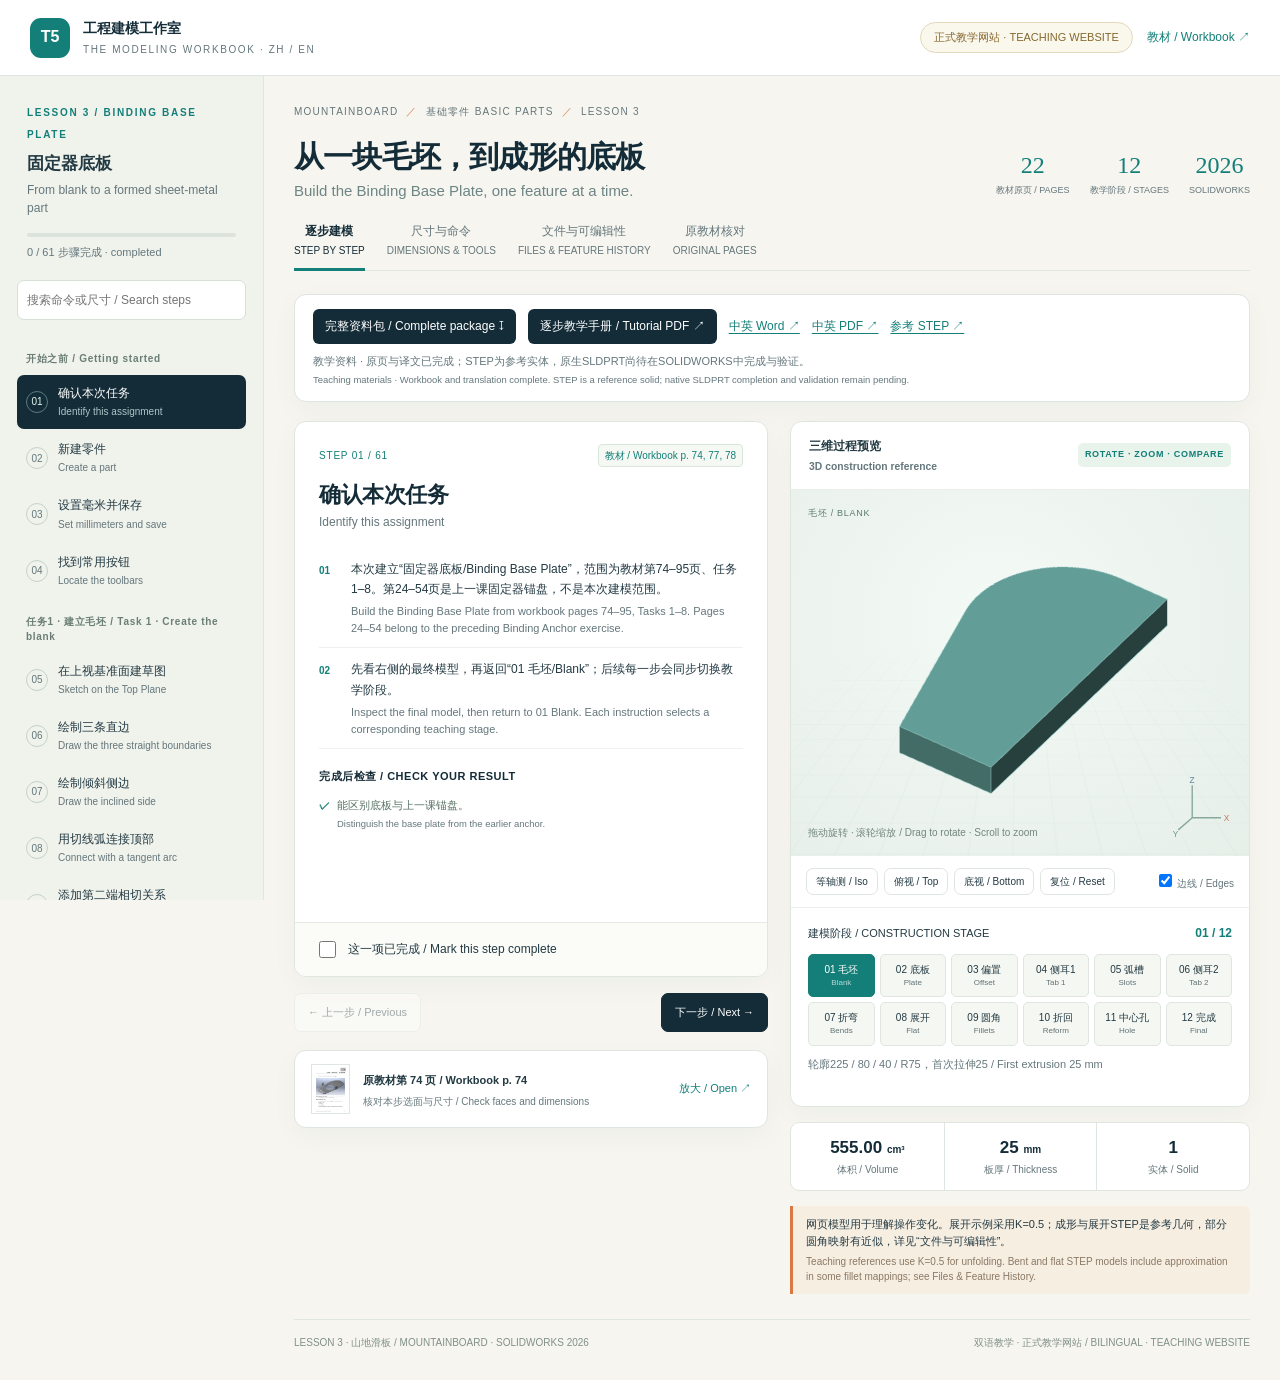
